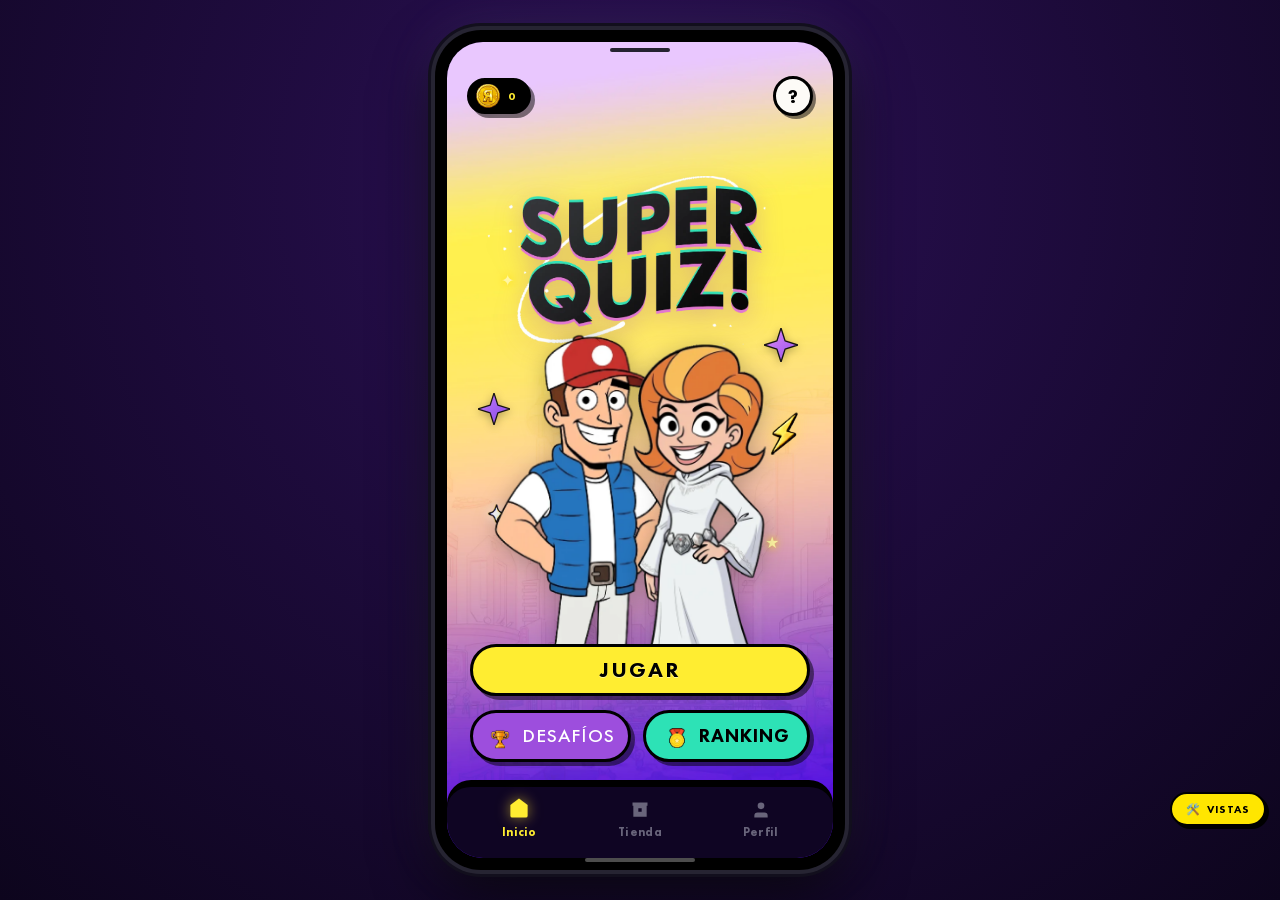
==== index.html @ 8c001ed0 "Add files via upload" ====
<!DOCTYPE html>
<html lang="es">
<head>
  <meta charset="UTF-8">
  <meta name="viewport" content="width=device-width, initial-scale=1.0, maximum-scale=1.0, user-scalable=no">
  <title>Retro Quiz - Inicio</title>
  
  <!-- Tipografías Retrofuturistas Atompunk / Googie & Pixel Art -->
  <link rel="preconnect" href="https://fonts.googleapis.com">
  <link rel="preconnect" href="https://fonts.gstatic.com" crossorigin>
  <link href="https://fonts.googleapis.com/css2?family=Fredoka:wght@500;600;700;800&family=Nunito:wght@600;700;800;900&display=swap" rel="stylesheet">
  
  <link rel="stylesheet" href="styles.css">

  <!-- FIREBASE MODULAR SDK (FIRESTORE Y AUTH) -->
  <script type="module">
    import { initializeApp } from "https://www.gstatic.com/firebasejs/10.8.0/firebase-app.js";
    import { getFirestore, doc, setDoc, getDoc, updateDoc, collection, onSnapshot, getDocs, query, orderBy, limit, where, addDoc, increment } from "https://www.gstatic.com/firebasejs/10.8.0/firebase-firestore.js";
    import { getAuth, signInAnonymously, onAuthStateChanged } from "https://www.gstatic.com/firebasejs/10.8.0/firebase-auth.js";

    // CREDENCIALES OFICIALES DE RETROQUIZ
    const firebaseConfig = {
      apiKey: "AIzaSyCNQbCuP9aH0FF9GjRZ_Fa4rmB6Z23ge0s",
      authDomain: "retroquiz-m2mstudios.firebaseapp.com",
      projectId: "retroquiz-m2mstudios",
      storageBucket: "retroquiz-m2mstudios.firebasestorage.app",
      messagingSenderId: "892576749296",
      appId: "1:892576749296:web:fc2afde3cdfb83fa8b1435",
      measurementId: "G-W7KJFFB3FM"
    };

    const app = initializeApp(firebaseConfig);
    window.db = getFirestore(app);
    window.auth = getAuth(app);
    window.firestoreOps = { doc, setDoc, getDoc, updateDoc, collection, onSnapshot, getDocs, query, orderBy, limit, where, addDoc, increment };

    // Autenticación anónima silenciosa al cargar la web app
    signInAnonymously(window.auth).catch(err => console.error("Error Auth Firebase:", err));

    onAuthStateChanged(window.auth, (user) => {
      if (user) {
        if (!window.state) window.state = {};
        window.state.userId = user.uid;
        console.log("Sesión Firebase iniciada. UID:", user.uid);
        if (typeof syncUserProfileWithCloud === "function") {
          syncUserProfileWithCloud(user.uid);
        }
        if (typeof initRealtimeChallengesListener === "function") {
          initRealtimeChallengesListener(user.uid);
        }
      }
    });
  </script>
</head>
<body>

  <!-- Contenedor general centrado con marco de teléfono (toggleable) -->
  <div class="app-viewport">
    

    <!-- Dispositivo / Mockup -->
    <div class="device-frame" id="deviceFrame">
      
      <!-- Pantalla interna del juego -->
      <main class="game-screen app-container" id="gameScreen">

        <!-- VISTA 1: HOME (INICIO) -->
        <div class="screen-view active" id="homeView">
          <!-- Fondo con la imagen fondo.webp exclusivo del Home -->
          <div class="screen-background"></div>

          <!-- Capa de decoraciones flotantes exclusivas de Home -->
          <div class="floating-decorations-layer" id="floatingLayer">
            <!-- Estrella violeta superior izquierda -->
            <div class="decor-item star-violet star-left anim-enter-decor" style="--delay: 0.65s; --float-duration: 3.8s;">
              <svg viewBox="0 0 100 100" class="svg-star">
                <path d="M50 0 L62 38 L100 50 L62 62 L50 100 L38 62 L0 50 L38 38 Z" fill="url(#violetStarGrad)" stroke="#181414" stroke-width="4" stroke-linejoin="round"/>
                <defs>
                  <linearGradient id="violetStarGrad" x1="0%" y1="0%" x2="100%" y2="100%">
                    <stop offset="0%" stop-color="#C27DF8"/>
                    <stop offset="100%" stop-color="#8445E6"/>
                  </linearGradient>
                </defs>
              </svg>
            </div>

            <!-- Estrella brillante (estrella.webp) al costado izquierdo -->
            <img src="assets/pantalla_inicio/estrella.webp" alt="Brillo" class="decor-item sparkle-left anim-enter-decor" style="--delay: 0.75s; --float-duration: 4.2s;">

            <!-- Estrella violeta superior derecha -->
            <div class="decor-item star-violet star-right anim-enter-decor" style="--delay: 0.7s; --float-duration: 3.5s;">
              <svg viewBox="0 0 100 100" class="svg-star">
                <path d="M50 0 L62 38 L100 50 L62 62 L50 100 L38 62 L0 50 L38 38 Z" fill="url(#violetStarGrad2)" stroke="#181414" stroke-width="4" stroke-linejoin="round"/>
                <defs>
                  <linearGradient id="violetStarGrad2" x1="0%" y1="0%" x2="100%" y2="100%">
                    <stop offset="0%" stop-color="#E28DF8"/>
                    <stop offset="100%" stop-color="#934EEB"/>
                  </linearGradient>
                </defs>
              </svg>
            </div>

            <!-- Rayo amarillo (rayo.webp) al costado derecho -->
            <img src="assets/pantalla_inicio/rayo.webp" alt="Rayo" class="decor-item rayo-right anim-enter-decor" style="--delay: 0.8s; --float-duration: 3.2s;">
            
            <!-- Destellos secundarios sutiles -->
            <div class="decor-item sparkle-micro micro-1 anim-enter-decor" style="--delay: 0.9s;">✦</div>
            <div class="decor-item sparkle-micro micro-2 anim-enter-decor" style="--delay: 1.0s;">★</div>
          </div>

          <!-- 1. BARRA SUPERIOR (HEADER) -->
          <header class="game-header top-hud anim-enter-top" style="--delay: 0.15s;">
            <!-- Pastilla de Monedas -->
            <div class="coin-pill interactive-press" id="btnCoinPill" role="button" tabindex="0" title="Ver Tienda de Monedas">
              <div class="coin-icon-wrapper">
                <img src="assets/global/retrocoin.webp" alt="RetroCoin" class="global-retrocoin-img">
              </div>
              <span class="coin-amount" id="userCoins">50</span>
            </div>

            <!-- Botón de Ayuda (?) -->
            <button class="help-btn interactive-press" id="btnHelp" aria-label="¿Cómo se juega?">
              <span class="help-btn-icon">?</span>
            </button>
          </header>

          <!-- 2. BLOQUE CENTRAL (LOGO Y PERSONAJES) -->
          <div class="hero-container">
            <!-- LOGO Y SUBTÍTULO -->
            <section class="hero-section">
              <!-- Logo RETRO QUIZ animado -->
              <div class="logo-container anim-enter-logo" style="--delay: 0.3s;">
                <img src="assets/pantalla_inicio/logo_retroquiz.webp" alt="Retro Quiz Logo" class="retro-logo-img">
              </div>
            </section>

            <!-- 3. PERSONAJES (FLOTANDO Y DINÁMICOS) -->
            <section class="characters-stage avatar-container anim-enter-chars" style="--delay: 0.55s;" role="button" tabindex="0" title="Ver Perfil">
              <!-- Personaje Hombre -->
              <div class="character-wrapper char-hombre-wrap float-hombre" role="button" tabindex="0" title="Ver Perfil">
                <img src="assets/pantalla_inicio/hombre.webp" alt="Personaje Retro Hombre" class="char-img char-hombre">
              </div>
              <!-- Personaje Mujer -->
              <div class="character-wrapper char-mujer-wrap float-mujer" role="button" tabindex="0" title="Ver Perfil">
                <img src="assets/pantalla_inicio/mujer.webp" alt="Personaje Retro Mujer" class="char-img char-mujer">
              </div>
            </section>
          </div>

          <!-- 4. BOTONERA DE ACCIÓN -->
          <section class="actions-section">
            
            <!-- Botón Principal "JUGAR ▶" con resalte periódico de rato en rato -->
            <div class="btn-jugar-container anim-enter-btn-jugar" style="--delay: 0.7s;">
              <button class="retro-btn btn-jugar periodic-highlight interactive-press" id="btnJugar">
                <span class="btn-jugar-label">JUGAR</span>
                <span class="highlight-halo"></span>
              </button>
            </div>

            <!-- Fila de Botones Secundarios: DESAFÍOS y RANKING -->
            <div class="secondary-buttons-row anim-enter-sub-btns" style="--delay: 0.85s;">
              <!-- Wrapper para alojar el badge flotante en la esquina superior derecha -->
              <div class="btn-desafios-wrapper">
                <!-- Botón DESAFÍOS con efecto de reflejo periódico -->
                <button class="retro-btn btn-desafios periodic-shimmer interactive-press" id="btnDesafios">
                  <span class="btn-icon"><img src="assets/global/copa.webp" class="btn-asset-icon" alt="Copa"></span>
                  <span class="btn-text">DESAFÍOS</span>
                  <!-- Capa para el barrido de reflejo de luz -->
                  <span class="shimmer-sweep"></span>
                </button>
                <!-- Insignia flotante de retos pendientes -->
                <span class="desafios-badge-count" id="homeDesafiosBadge" style="display: none;">+0</span>
              </div>

              <!-- Botón RANKING -->
              <button class="retro-btn btn-ranking interactive-press" id="btnRanking">
                <span class="btn-icon"><img src="assets/global/ranking.webp" class="btn-asset-icon" alt="Ranking"></span>
                <span class="btn-text">RANKING</span>
              </button>
            </div>

          </section>

          <!-- 5. BARRA DE NAVEGACIÓN INFERIOR (3 Accesos Claros y Equilibrados) -->
          <nav class="bottom-navbar bottom-nav anim-enter-bottom" style="--delay: 1.0s;">
            <button class="nav-tab active" data-tab="inicio" id="tabInicio">
              <div class="nav-icon-wrap">
                <svg viewBox="0 0 24 24" class="nav-svg">
                  <path d="M3 9l9-7 9 7v11a2 2 0 0 1-2 2H5a2 2 0 0 1-2-2z" fill="currentColor"/>
                </svg>
              </div>
              <span class="nav-label">Inicio</span>
            </button>

            <button class="nav-tab" data-tab="tienda" id="tabTienda">
              <div class="nav-icon-wrap">
                <svg viewBox="0 0 24 24" class="nav-svg">
                  <path d="M3 3h18v4H3zM4 7v13h16V7H4zm6 3h4v4h-4z" fill="currentColor"/>
                </svg>
              </div>
              <span class="nav-label">Tienda</span>
            </button>

            <button class="nav-tab nav-perfil btn-nav-profile" data-tab="perfil" id="tabPerfil">
              <div class="nav-icon-wrap">
                <svg viewBox="0 0 24 24" class="nav-svg">
                  <circle cx="12" cy="7" r="4" fill="currentColor"/>
                  <path d="M4 21v-2a4 4 0 0 1 4-4h8a4 4 0 0 1 4 4v2z" fill="currentColor"/>
                </svg>
              </div>
              <span class="nav-label">Perfil</span>
            </button>
          </nav>
        </div>

        <!-- VISTA 2: RULETA DE SELECCIÓN (WheelSelectionScreen) -->
        <div class="screen-view" id="wheelView" style="display: none;">
          <!-- Fondo Decorativo de la Ruleta -->
          <div class="wheel-screen-bg">

            <!-- Estrella Googie esquina superior derecha -->
            <div class="star-decor-top-right">
              <svg viewBox="0 0 100 100" class="svg-star-top">
                <path d="M50 0 L62 38 L100 50 L62 62 L50 100 L38 62 L0 50 L38 38 Z" fill="#9B5DE5"/>
              </svg>
            </div>

            <!-- Ola lila base -->
            <div class="purple-wave-bottom"></div>
            <div class="sparkle-bottom-right">✦</div>

            <!-- ── Capa de elementos retrofuturistas flotantes ── -->
            <div class="floating-space-bg">

              <!-- Estrellas Googie de 4 puntas (marfil, lila, amarillo pálido) -->
              <svg class="wsb-el wsb-star-1 float-slow pulse-star" viewBox="0 0 60 60" xmlns="http://www.w3.org/2000/svg">
                <path d="M30 0 L36 24 L60 30 L36 36 L30 60 L24 36 L0 30 L24 24 Z" fill="#FDFBF7" opacity="0.75"/>
              </svg>

              <svg class="wsb-el wsb-star-2 float-slow pulse-star" viewBox="0 0 48 48" xmlns="http://www.w3.org/2000/svg">
                <path d="M24 0 L29 19 L48 24 L29 29 L24 48 L19 29 L0 24 L19 19 Z" fill="#D8B4FE" opacity="0.7"/>
              </svg>

              <svg class="wsb-el wsb-star-3 float-slow pulse-star" viewBox="0 0 40 40" xmlns="http://www.w3.org/2000/svg">
                <path d="M20 0 L24 16 L40 20 L24 24 L20 40 L16 24 L0 20 L16 16 Z" fill="#FFF9C4" opacity="0.65"/>
              </svg>

              <!-- Chispas / Cruces atómicas -->
              <span class="wsb-el wsb-cross-1 float-slow">✦</span>
              <span class="wsb-el wsb-cross-2 float-slow">✚</span>
              <span class="wsb-el wsb-cross-3 float-slow">✦</span>

              <!-- Círculos orbitales translúcidos (CSS puro) -->
              <div class="wsb-el wsb-ring-1 float-slow"></div>
              <div class="wsb-el wsb-ring-2 float-slow"></div>
              <div class="wsb-el wsb-ring-3 float-slow"></div>

            </div><!-- /floating-space-bg -->

          </div>

          <!-- Encabezado y Navegación de la Ruleta (Safe Area Top Padding: 54px) -->
          <header class="wheel-header">
            <!-- Botón Flecha Retorno (Regresa a Home) -->
            <button class="wheel-btn-back interactive-press" id="btnBackToHome" aria-label="Volver al Inicio" title="Volver al Inicio">
              <svg viewBox="0 0 24 24" class="back-icon-svg">
                <path d="M15.41 7.41L14 6l-6 6 6 6 1.41-1.41L10.83 12z" fill="#000000"/>
              </svg>
            </button>
          </header>

          <!-- Escenario de la Ruleta -->
          <section class="wheel-stage">
            <!-- Marcador Triangular Superior (Indicador de aguja negro apuntando hacia abajo) -->
            <div class="wheel-pointer-container">
              <div class="wheel-pointer-triangle"></div>
            </div>

            <!-- Contenedor del Disco Rotatorio Ruleta WebP -->
            <div class="wheel-disc-wrapper">
              <div class="wheel-disc" id="wheelDisc">
                <img src="assets/pantalla_ruleta/ruleta_todo.webp" alt="Ruleta Retro Quiz" class="wheel-disc-img" id="wheelDiscImg">
                
                <!-- Núcleo Central Negro 'GIRAR' (Fijo en el centro exacto) -->
                <button class="wheel-center-hub interactive-press spin-btn" id="btnGirarWheel" aria-label="Girar Ruleta">
                  <span id="btnGirarLabel">GIRAR</span>
                </button>
              </div>

              <!-- Capa de Humo Mágico & Partículas de Recompensa -->
              <div class="magic-smoke-overlay" id="magicSmokeOverlay"></div>
            </div>
          </section>

          <!-- Sistema de Tiros & Anuncio Recompensado -->
          <section class="shots-system-section">
            <!-- Contador de Energía / Tiros -->
            <div class="shots-counter-pill" id="shotsPill">
              <span class="shots-text">TIROS DISPONIBLES: <strong id="shotsAvailable">3</strong>/3</span>
            </div>

            <!-- Recarga Temporizador (Visible solo cuando tiros = 0) -->
            <div class="reload-timer-box hidden" id="reloadTimerBox">
              <span class="timer-icon">⏳</span>
              <span class="timer-text"><strong id="reloadTimerCountdown">Recarga en: 03:00:00</strong></span>
            </div>

            <!-- Botón Anuncio Recompensado (Rewarded Ad) -->
            <button class="btn-rewarded-ad interactive-press" id="btnWatchAd">
              <span class="ad-icon"><img src="assets/global/tv.webp" class="btn-asset-icon" alt="TV"></span>
              <span class="ad-text">+1 TIRO EXTRA <small>(Ver Anuncio)</small></span>
            </button>
          </section>

          <!-- Botón Inferior Mi Coleccion -->
          <footer class="wheel-footer-section">
            <button class="btn-ver-progreso interactive-press" id="btnVerProgreso">
              MI COLECCIÓN
            </button>
          </footer>
        </div>

        <!-- VISTA 3: PANTALLA DE PROGRESIÓN Y COLECCIÓN (#collectionView) -->
        <div class="screen-view" id="collectionView" style="display: none;">
          <!-- Fondo Pastel de la Colección -->
          <div class="collection-screen-bg">
            <div class="collection-sparkle sparkle-top-left">✦</div>
            <div class="collection-sparkle sparkle-mid-right">✦</div>
            <div class="collection-sparkle sparkle-bottom-center">✦</div>
          </div>

          <!-- Encabezado de Colección (Safe Area Top Padding: 54px) -->
          <header class="collection-header">
            <!-- Botón Volver (<) a la Ruleta -->
            <button class="collection-btn-back interactive-press" id="btnBackFromCollection" aria-label="Volver a la Ruleta" title="Volver">
              <svg viewBox="0 0 24 24" class="back-icon-svg">
                <path d="M15.41 7.41L14 6l-6 6 6 6 1.41-1.41L10.83 12z" fill="#FFFFFF"/>
              </svg>
            </button>

            <!-- Título Pixelado -->
            <h1 class="collection-title">MIS COLECCIONES</h1>

            <!-- Círculo / Pastilla de Monedas -->
            <div class="collection-coin-circle" id="coinCircleCollection" title="Monedas">
              <img src="assets/global/retrocoin.webp" alt="RetroCoin" class="global-retrocoin-img mini-coin">
              <span class="collection-coin-amount" id="userCoinsCollection">0</span>
            </div>
          </header>

          <!-- Subtítulo con estrellas decorativas -->
          <div class="collection-subtitle-wrap">
            <span class="decor-star star-sub-left">★</span>
            <p class="collection-subtitle">Domina temáticas exclusivas y completa tus álbumes</p>
            <span class="decor-star star-sub-right">★</span>
          </div>

          <!-- Lista de 6 Tarjetas de Temáticas -->
          <section class="collection-cards-list" id="collectionCardsList">
          </section>
        </div>

        <!-- VISTA 4: PANTALLA DE TRIVIA / PREGUNTAS (#triviaView) -->
        <div class="screen-view" id="triviaView" style="display: none;">
          <!-- Fondo dinámico con color base por categoría -->
          <div class="trivia-screen-bg" id="triviaScreenBg"></div>

          <!-- Capa Túnel Espacial Warp 3D -->
          <div class="space-warp-bg" aria-hidden="true">
            <div class="warp-particle wp-1"></div>
            <div class="warp-particle wp-2"></div>
            <div class="warp-particle wp-3"></div>
            <div class="warp-particle wp-4"></div>
            <div class="warp-particle wp-5"></div>
            <div class="warp-particle wp-6"></div>
            <div class="warp-particle wp-7"></div>
            <div class="warp-particle wp-8"></div>
            <div class="warp-particle wp-9"></div>
            <div class="warp-particle wp-10"></div>
            <div class="warp-particle wp-11"></div>
            <div class="warp-particle wp-12"></div>
            <div class="warp-particle wp-13"></div>
            <div class="warp-particle wp-14"></div>
            <div class="warp-particle wp-15"></div>
            <div class="warp-particle wp-16"></div>
            <div class="warp-particle wp-17"></div>
            <div class="warp-particle wp-18"></div>
            <div class="warp-particle wp-19"></div>
            <div class="warp-particle wp-20"></div>
            <div class="warp-particle wp-21"></div>
            <div class="warp-particle wp-22"></div>
          </div>

          <!-- Capa de Alerta Sirena (.siren-panic activa esta capa parpadeante) -->
          <div class="trivia-siren-overlay" id="triviaSirenOverlay"></div>

          <!-- Barra Superior HUD -->
          <header class="trivia-hud-header">
            <!-- Esquina Izquierda: Pastilla Retro de RetroCoins de la ronda actual -->
            <div class="round-coin-counter-pill" id="roundCoinCounter" title="RetroCoins acumuladas en esta ronda">
              <img src="assets/global/retrocoin.webp" alt="RetroCoin" class="round-coin-icon">
              <span class="round-coin-amount" id="roundCoinCounterVal">0</span>
            </div>

            <!-- Centro: Progreso de preguntas 1/10 -->
            <div class="trivia-progress-counter" id="triviaProgressCounter">
              <span class="q-current" id="triviaQCurrent">1</span>
              <span class="q-slash">/</span>
              <span class="q-total" id="triviaQTotal">10</span>
            </div>

            <!-- Derecha: Píldora Amarilla de Tiempo -->
            <div class="trivia-timer-pill" id="triviaTimerPill">
              <svg viewBox="0 0 24 24" class="timer-icon-svg">
                <circle cx="12" cy="13" r="8" fill="none" stroke="#181414" stroke-width="2.5"/>
                <line x1="12" y1="13" x2="12" y2="8" stroke="#181414" stroke-width="2.5" stroke-linecap="round"/>
                <line x1="12" y1="13" x2="15.5" y2="13" stroke="#181414" stroke-width="2.5" stroke-linecap="round"/>
                <line x1="12" y1="3" x2="12" y2="5" stroke="#181414" stroke-width="2.5" stroke-linecap="round"/>
                <line x1="10" y1="2" x2="14" y2="2" stroke="#181414" stroke-width="2.5" stroke-linecap="round"/>
              </svg>
              <span class="timer-seconds-num" id="triviaTimerSecs">15</span>
            </div>
          </header>

          <!-- Barra horizontal de tiempo restante -->
          <div class="trivia-timer-track-wrap">
            <div class="trivia-timer-track">
              <div class="trivia-timer-fill" id="triviaTimerFill" style="width: 100%;"></div>
            </div>
          </div>

          <!-- Debajo de la barra de tiempo: 3 corazones de vidas centrados -->
          <div class="trivia-hearts-row-wrap">
            <div class="trivia-hearts-container" id="triviaHeartsContainer" title="Vidas">
              <span class="hud-heart active" data-heart="1">
                <svg viewBox="0 0 24 24" class="svg-heart">
                  <path d="M12 21.35l-1.45-1.32C5.4 15.36 2 12.28 2 8.5 2 5.42 4.42 3 7.5 3c1.74 0 3.41.81 4.5 2.09C13.09 3.81 14.76 3 16.5 3 19.58 3 22 5.42 22 8.5c0 3.78-3.4 6.86-8.55 11.54L12 21.35z"/>
                </svg>
              </span>
              <span class="hud-heart active" data-heart="2">
                <svg viewBox="0 0 24 24" class="svg-heart">
                  <path d="M12 21.35l-1.45-1.32C5.4 15.36 2 12.28 2 8.5 2 5.42 4.42 3 7.5 3c1.74 0 3.41.81 4.5 2.09C13.09 3.81 14.76 3 16.5 3 19.58 3 22 5.42 22 8.5c0 3.78-3.4 6.86-8.55 11.54L12 21.35z"/>
                </svg>
              </span>
              <span class="hud-heart active" data-heart="3">
                <svg viewBox="0 0 24 24" class="svg-heart">
                  <path d="M12 21.35l-1.45-1.32C5.4 15.36 2 12.28 2 8.5 2 5.42 4.42 3 7.5 3c1.74 0 3.41.81 4.5 2.09C13.09 3.81 14.76 3 16.5 3 19.58 3 22 5.42 22 8.5c0 3.78-3.4 6.86-8.55 11.54L12 21.35z"/>
                </svg>
              </span>
            </div>
          </div>

          <!-- Contenedor 3D de la Tarjeta Central (Efecto Cómic) -->
          <div class="trivia-card-viewport">
            <div class="trivia-card card-question" id="triviaCard">
              <!-- Etiqueta Superior de Categoría -->
              <div class="trivia-category-tag" id="triviaCategoryTag">CINE</div>

              <!-- Pregunta Central -->
              <h2 class="trivia-question-text" id="triviaQuestionText">
                ¿Quién interpretó a Alan Grant en Jurassic Park?
              </h2>

              <!-- Marco central para emojis / texto -->
              <div class="question-avatar-frame">
                <div class="question-emojis" id="questionEmojis"></div>
              </div>

              <!-- 4 Alternativas de Respuesta (A, B, C, D) -->
              <div class="trivia-options-list" id="triviaOptionsList">
                <button class="trivia-option-btn interactive-press" data-index="0">
                  <span class="option-badge badge-a">A</span>
                  <span class="option-text">Sam Neill</span>
                </button>
                <button class="trivia-option-btn interactive-press" data-index="1">
                  <span class="option-badge badge-b">B</span>
                  <span class="option-text">Jeff Goldblum</span>
                </button>
                <button class="trivia-option-btn interactive-press" data-index="2">
                  <span class="option-badge badge-c">C</span>
                  <span class="option-text">Laura Dern</span>
                </button>
                <button class="trivia-option-btn interactive-press" data-index="3">
                  <span class="option-badge badge-d">D</span>
                  <span class="option-text">Richard Attenborough</span>
                </button>
              </div>
            </div>
          </div>

          <!-- Botón Inferior: abandonar -->
          <footer class="trivia-bottom-bar">
            <button class="btn-abandonar interactive-press" id="btnAbandonarTrivia">
              abandonar
            </button>
          </footer>

          <!-- Modal Emergente de Confirmación (#abandonModal) -->
          <div class="abandon-modal-overlay" id="abandonModal" style="display: none;">
            <div class="abandon-modal-box">
              <div class="abandon-modal-icon">⚠️</div>
              <h3 class="abandon-modal-title">¿ABANDONAR PARTIDA?</h3>
              <p class="abandon-modal-desc">
                Si sales ahora perderás tus vidas y todas las RetroCoins ganadas en esta ronda.
              </p>
              <div class="abandon-modal-actions">
                <button class="abandon-modal-btn btn-confirm-exit interactive-press" id="btnConfirmExitTrivia">
                  SÍ, SALIR
                </button>
                <button class="abandon-modal-btn btn-cancel-exit interactive-press" id="btnCancelExitTrivia">
                  CONTINUAR
                </button>
              </div>
            </div>
          </div>
        </div>

        <!-- VISTA 5: PANTALLA GAME OVER (#gameOverView) -->
        <div class="screen-view" id="gameOverView" style="display: none;">
          <div class="gameover-container" id="gameOverContainer">
            <div class="gameover-titles-box" id="gameOverTitlesBox">
              <img src="assets/pantalla_gameover/game.webp" alt="GAME" class="img-game-slide" id="imgGameOverGame">
              <img src="assets/pantalla_gameover/over.webp" alt="OVER" class="img-over-slide" id="imgGameOverOver">
            </div>
          </div>
        </div>

        <!-- VISTA 6: PANTALLA DE RESULTADOS (#resultsView) -->
        <div class="screen-view" id="resultsView" style="display: none;">
          <!-- Fondo Decorativo con Confeti y Destellos Flotantes -->
          <div class="results-screen-bg">
            <span class="decor-particle p-star-1">★</span>
            <span class="decor-particle p-sparkle-1">✦</span>
            <span class="decor-particle p-sparkle-2">✦</span>
            <span class="decor-particle p-ribbon-1">➰</span>
            <span class="decor-particle p-star-2">★</span>
            <span class="decor-particle p-circle-1">●</span>
            <span class="decor-particle p-sparkle-3">✦</span>
            <span class="decor-particle p-ribbon-2">〰</span>
            <span class="decor-particle p-circle-2">●</span>
          </div>

          <div class="results-content-wrapper">
            <!-- Encabezado y Textos Dinámicos -->
            <div class="results-header-box">
              <h1 class="results-main-title" id="resultsTitle">¡WOW, impresionante!</h1>
              <p class="results-subtitle" id="resultsSubtitle">Respuestas correctas: 10/10</p>
            </div>

            <!-- Marco de Avatar Circular Destacado en Solitario -->
            <div class="results-xp-circle xp-circle-container reward-circle results-avatar-container" id="resultsXpCircle">
              <img id="resultsUserAvatar" class="results-user-avatar-img user-avatar-sync" src="assets/pantalla_inicio/hombre.webp" alt="Avatar">
            </div>

            <!-- Desglose de Nivel y XP del Jugador -->
            <div class="results-level-badge-container" id="resultsLevelRow">
              <div class="results-level-badge-row">
                <span class="results-player-level-tag" id="resultsPlayerLevel">Novato del Videoclub 📼</span>
                <span class="results-player-divider">•</span>
                <span class="results-player-xp-tag" id="resultsPlayerTotalXp">XP: 0 pts</span>
              </div>
              <p class="results-level-hint" id="resultsLevelHint">Desafía a un rival para ganar puntos de experiencia</p>
            </div>

            <!-- Tarjeta Inferior Dual (Racha y Retrocoins) -->
            <div class="results-dual-card">
              <!-- Lado Izquierdo: Racha -->
              <div class="results-card-col results-streak-col">
                <span class="results-col-label">RACHA</span>
                <div class="results-streak-val-box">
                  <span class="results-streak-val" id="resultsStreakVal">+1 <img src="assets/global/fuego.webp" class="btn-asset-icon" alt="Fuego"></span>
                </div>
              </div>

              <!-- Divisor Vertical -->
              <div class="results-card-divider"></div>

              <!-- Lado Derecho: Retrocoins -->
              <div class="results-card-col results-coins-col">
                <span class="results-col-label">Retrocoins</span>
                <div class="results-coins-val-box">
                  <span class="results-coins-session" id="resultsCoinsSessionVal">+0</span>
                  <img src="assets/global/retrocoin.webp" alt="RetroCoin" class="results-coin-icon-img">
                </div>
                <span class="results-coins-total-row">Total acumulado: <span id="resultsCoinsTotalVal">0</span> <img src="assets/global/retrocoin.webp" alt="RetroCoin" class="global-retrocoin-inline"></span>
              </div>
            </div>

            <!-- Botones de Acción de Navegación -->
            <div class="results-actions-row" id="resultsActionsRow">
              <button class="btn-results btn-results-continue btn-continue interactive-press" id="btnResultsContinue">
                <span>JUEGA DE NUEVO</span>
              </button>
              <button class="btn-results btn-results-challenge interactive-press" id="btnResultsChallenge">
                <span>DESAFIAR RIVAL</span>
              </button>
            </div>
          </div>
        </div>

        <!-- VISTA 7: PANTALLA DE DESAFÍOS (#challengesView) -->
        <div class="screen-view" id="challengesView" style="display: none;">
          <!-- Fondo Decorativo Neo-Arcade con 14 Elementos Atompunk en Movimiento -->
          <div class="challenges-screen-bg floating-space-bg">
            <!-- 4 Estrellas espaciales Googie de 4 puntas -->
            <span class="ch-decor-elem ch-googie-star ch-gstar-1">✦</span>
            <span class="ch-decor-elem ch-googie-star ch-gstar-2">✦</span>
            <span class="ch-decor-elem ch-googie-star ch-gstar-3">✦</span>
            <span class="ch-decor-elem ch-googie-star ch-gstar-4">✦</span>

            <!-- 4 Chispas / Cruces atómicas (+) con micro-rotación continua -->
            <span class="ch-decor-elem ch-atomic-cross ch-cross-1">+</span>
            <span class="ch-decor-elem ch-atomic-cross ch-cross-2">+</span>
            <span class="ch-decor-elem ch-atomic-cross ch-cross-3">+</span>
            <span class="ch-decor-elem ch-atomic-cross ch-cross-4">+</span>

            <!-- 4 Aros y partículas circulares orbitales semi-translúcidas -->
            <div class="ch-decor-elem ch-orbital-ring ch-orbital-1"></div>
            <div class="ch-decor-elem ch-orbital-dot ch-orbital-2"></div>
            <div class="ch-decor-elem ch-orbital-ring ch-orbital-3"></div>
            <div class="ch-decor-elem ch-orbital-dot ch-orbital-4"></div>

            <!-- 2 Pequeños rombos retro flotantes -->
            <div class="ch-decor-elem ch-retro-rhombus ch-rhombus-1"></div>
            <div class="ch-decor-elem ch-retro-rhombus ch-rhombus-2"></div>

            <!-- Cintas decorativas en onda -->
            <svg class="ch-decor-ribbon ribbon-top-right" viewBox="0 0 100 80" fill="none">
              <path d="M10 20 Q 35 5, 50 30 T 90 40" stroke="#E11D48" stroke-width="8" stroke-linecap="round"/>
            </svg>
            <svg class="ch-decor-ribbon ribbon-bottom-left" viewBox="0 0 100 80" fill="none">
              <path d="M15 60 Q 40 20, 65 50 T 95 30" stroke="#84CC16" stroke-width="7" stroke-linecap="round"/>
            </svg>
          </div>

          <div class="challenges-content-wrapper">
            <!-- Encabezado Superior (Botón Atrás Circular y Título Arcade) -->
            <header class="challenges-header anim-ch-header">
              <button class="challenges-back-btn interactive-press" id="btnChallengesBack" aria-label="Volver al Menú Principal">
                <svg viewBox="0 0 24 24" width="22" height="22" stroke="#181414" stroke-width="3.5" fill="none" stroke-linecap="round" stroke-linejoin="round">
                  <line x1="19" y1="12" x2="5" y2="12"></line>
                  <polyline points="12 19 5 12 12 5"></polyline>
                </svg>
              </button>

              <div class="challenges-title-box">
                <h1 class="challenges-main-title">DESAFÍOS</h1>
              </div>

              <!-- Botón Circular de Ayuda / Onboarding Guía '?' -->
              <button class="challenges-info-btn interactive-press" id="btnChallengesHelp" aria-label="Ayuda del Modo Desafíos" title="¿Cómo funciona el Modo Desafíos?">
                <span>?</span>
              </button>
            </header>

            <!-- Tarjeta Superior / Selector de Pestañas (Hero Card) -->
            <div class="challenges-hero-card anim-ch-tabs">
              <div class="challenges-tabs-row">
                <!-- Pestaña 1: TUS RETOS / ACEPTAR DESAFÍO -->
                <button class="challenge-tab-pill tab-aceptar active interactive-press" id="tabAceptarDesafio" data-tab="retos">
                  <span>Aceptar Desafío</span>
                  <span class="tab-notification-badge" style="display: none;">+0</span>
                </button>

                <!-- Pestaña 2: CREAR DESAFÍO / ENVIAR DESAFÍO -->
                <button class="challenge-tab-pill tab-enviar interactive-press" id="tabEnviarDesafio" data-tab="crear">
                  <span>Enviar Desafío</span>
                </button>
              </div>
            </div>

            <!-- Título de Sección -->
            <div class="challenges-section-header anim-ch-section-title">
              <h2 class="challenges-section-title">
                <span>Partidas</span>
                <span id="activeChallengesCounter" class="badge-challenge-limit">0 / 3 ACTIVAS</span>
              </h2>
            </div>

            <!-- Lista de Desafíos Activos con Scroll Vertical Exclusivo -->
            <div class="challenges-cards-list active-matches-scroll" id="challengesCardsList">
              <div class="empty-challenges-container" id="emptyChallengesContainer">
                <div class="empty-challenges-icon">⚔️</div>
                <p class="empty-challenges-title">No tienes desafíos pendientes</p>
                <p class="empty-challenges-sub">¡Elige un amigo y lánzale un reto!</p>
              </div>
            </div>
          </div>

          <!-- Barra de Navegación Inferior en Desafíos -->
          <nav class="challenges-bottom-navbar bottom-nav anim-ch-navbar">
            <button class="nav-tab" id="tabChallengesInicio" data-tab="inicio">
              <div class="nav-icon-wrap">
                <svg viewBox="0 0 24 24" class="nav-svg">
                  <path d="M3 9l9-7 9 7v11a2 2 0 0 1-2 2H5a2 2 0 0 1-2-2z" fill="currentColor"/>
                </svg>
              </div>
              <span class="nav-label">Inicio</span>
            </button>

            <button class="nav-tab active" id="tabChallengesDesafios" data-tab="desafios">
              <div class="nav-icon-wrap">
                <svg viewBox="0 0 24 24" class="nav-svg">
                  <path d="M19 5h-2V3H7v2H5c-1.1 0-2 .9-2 2v1c0 2.55 1.92 4.63 4.39 4.94A5.01 5.01 0 0011 15.9V19H7v2h10v-2h-4v-3.1a5.01 5.01 0 003.61-2.96C19.08 12.63 21 10.55 21 8V7c0-1.1-.9-2-2-2zM5 8V7h2v3.82C5.84 10.4 5 9.3 5 8zm14 0c0 1.3-.84 2.4-2 2.82V7h2v1z" fill="currentColor"/>
                </svg>
              </div>
              <span class="nav-label">Desafíos</span>
            </button>

            <button class="nav-tab" id="tabChallengesTienda" data-tab="tienda">
              <div class="nav-icon-wrap">
                <svg viewBox="0 0 24 24" class="nav-svg">
                  <path d="M3 3h18v4H3zM4 7v13h16V7H4zm6 3h4v4h-4z" fill="currentColor"/>
                </svg>
              </div>
              <span class="nav-label">Tienda</span>
            </button>

            <button class="nav-tab nav-perfil btn-nav-profile" id="tabChallengesPerfil" data-tab="perfil">
              <div class="nav-icon-wrap">
                <svg viewBox="0 0 24 24" class="nav-svg">
                  <circle cx="12" cy="7" r="4" fill="currentColor"/>
                  <path d="M4 21v-2a4 4 0 0 1 4-4h8a4 4 0 0 1 4 4v2z" fill="currentColor"/>
                </svg>
              </div>
              <span class="nav-label">Perfil</span>
            </button>
          </nav>
        </div>

        <!-- VISTA 8: PANTALLA DE RULETA PARA PARTIDAS DE DUELO (#challengeMatchView) -->
        <div class="screen-view" id="challengeMatchView" style="display: none;">
          <!-- Fondo Decorativo -->
          <div class="challenge-match-bg floating-space-bg">
            <div class="duel-star-decor star-top-left">
              <svg viewBox="0 0 100 100" class="svg-duel-star">
                <path d="M50 0 L62 38 L100 50 L62 62 L50 100 L38 62 L0 50 L38 38 Z" fill="#ffed31"/>
              </svg>
            </div>
            <div class="duel-star-decor star-top-right">
              <svg viewBox="0 0 100 100" class="svg-duel-star">
                <path d="M50 0 L62 38 L100 50 L62 62 L50 100 L38 62 L0 50 L38 38 Z" fill="#ff0356"/>
              </svg>
            </div>
            <div class="duel-sparkle duel-sp-1">✦</div>
            <div class="duel-sparkle duel-sp-2">✦</div>
            <div class="duel-sparkle duel-sp-3">★</div>
            <div class="duel-wave-bottom"></div>
          </div>

          <!-- Contenedor Principal con Safe Area -->
          <div class="challenge-match-content">

            <!-- 1. ENCABEZADO: botón back + título -->
            <header class="challenge-match-header anim-dm-header">
              <button class="duel-btn-back interactive-press" id="btnChallengeMatchBack" aria-label="Volver a Desafíos">
                <svg viewBox="0 0 24 24" class="back-icon-svg">
                  <path d="M15.41 7.41L14 6l-6 6 6 6 1.41-1.41L10.83 12z" fill="#000000"/>
                </svg>
              </button>
              <h2 class="duel-screen-title round-title" id="challengeMatchTitle">RONDA 1</h2>
              <div class="duel-header-spacer"></div>
            </header>

            <!-- 2. RULETA CENTRAL -->
            <section class="wheel-stage duel-wheel-stage anim-dm-wheel">
              <!-- Aguja triangular negra superior -->
              <div class="wheel-pointer-container">
                <div class="wheel-pointer-triangle"></div>
              </div>
              <!-- Disco Rotatorio -->
              <div class="wheel-disc-wrapper">
                <div class="wheel-disc" id="duelWheelDisc">
                  <img src="assets/pantalla_ruleta/ruleta_todo.webp" alt="Ruleta Duelo Retro Quiz" class="wheel-disc-img" id="duelWheelDiscImg">
                  <!-- Botón GIRAR central -->
                  <button class="wheel-center-hub interactive-press spin-btn" id="btnGirarDuelWheel" aria-label="Girar Ruleta Duelo">
                    <span id="btnGirarDuelLabel">GIRAR</span>
                  </button>
                </div>
              </div>
            </section>

            <!-- 3. MÓDULO VERSUS (debajo de la ruleta) -->
            <section class="duel-versus-section versus-container anim-dm-versus">
              <div class="duel-versus-row">
                <!-- Jugador Local -->
                <div class="duel-player-box duel-player-local">
                  <div class="duel-avatar-circle bg-purple">
                    <img src="assets/pantalla_inicio/hombre.webp" alt="Tú" class="duel-user-avatar-img user-avatar-sync" id="duelUserAvatarImg">
                    <span class="duel-country-badge" id="duelLocalCountryBadge">🌎</span>
                  </div>
                  <span class="duel-player-name" id="duelLocalName">Tú</span>
                </div>

                <!-- VS central -->
                <div class="duel-vs-badge-wrap">
                  <div class="duel-vs-badge">VS</div>
                </div>

                <!-- Jugador Rival -->
                <div class="duel-player-box duel-player-rival">
                  <div class="duel-avatar-circle bg-yellow" id="duelRivalAvatar">
                    <span>🕹️</span>
                    <span class="duel-country-badge" id="duelRivalCountryBadge">🌎</span>
                  </div>
                  <span class="duel-player-name" id="duelRivalName">Usuario 2</span>
                </div>
              </div>

              <!-- Píldora "ES TU TURNO" -->
              <div class="duel-turn-pill-wrap">
                <div class="duel-turn-pill">
                  <span class="turn-flame">🔥</span>
                  <span>ES TU TURNO</span>
                </div>
              </div>
            </section>

            <!-- 4. AVISO DE HÁNDICAP (fijo al fondo) -->
            <section class="duel-handicap-section anim-dm-handicap">
              <div class="duel-handicap-plate" id="duelHandicapPlate">
                <span class="handicap-warning-icon">⚠️</span>
                <span class="handicap-text" id="duelHandicapText"><strong id="duelHandicapRival">Usuario 2</strong> ha activado: <strong>-5 segundos por respuesta</strong></span>
              </div>
            </section>

          </div>
        </div>


        <!-- VISTA 9: PANTALLA DE RESULTADOS DE DUELO (#challengeResultView) -->
        <div class="screen-view" id="challengeResultView" style="display: none;">
          <!-- Fondo Decorativo Neo-Arcade con Destellos -->
          <div class="duel-results-bg">
            <div class="dr-glow-blob blob-top"></div>
            <div class="dr-glow-blob blob-bottom"></div>
            <span class="ch-decor-sparkle dr-sparkle-1">✦</span>
            <span class="ch-decor-sparkle dr-sparkle-2">★</span>
            <span class="ch-decor-sparkle dr-sparkle-3">✦</span>
          </div>

          <div class="duel-results-content">
            <!-- HUD Superior: Marcador de Ronda y Podio Compacto -->
            <header class="duel-results-header anim-dr-header">
              <div class="duel-round-badge-wrap">
                <span class="duel-round-badge" id="duelResultRoundBadge">RONDA 1 DE 3</span>
              </div>
              <h2 class="duel-outcome-title" id="duelOutcomeTitle">RESULTADO DE RONDA</h2>
              <p class="duel-outcome-subtitle" id="duelOutcomeSubtitle" style="display: none;"></p>

              <!-- Podio Compacto con los 2 Avatares Enfrentados (Rondas 1, 2 o Empate) -->
              <div class="duel-result-podium" id="duelResultPodiumVersus">
                <!-- Jugador Local -->
                <div class="podium-player player-local" id="podiumLocalPlayer">
                  <div class="podium-avatar-wrap">
                    <span class="winner-crown-icon hidden" id="localWinnerCrown"><img src="assets/global/corona.webp" class="btn-asset-icon" alt="Corona"></span>
                    <div class="podium-avatar-circle bg-purple">
                      <img src="assets/pantalla_inicio/hombre.webp" alt="Tú" class="podium-user-avatar-img user-avatar-sync" id="podiumUserAvatarImg">
                      <span class="duel-country-badge" id="podiumLocalCountryBadge">🌎</span>
                    </div>
                  </div>
                  <span class="podium-name" id="duelResultLocalName">Tú</span>
                  <span class="podium-score" id="duelResultLocalScore">280 pts</span>
                </div>

                <!-- Tag Central VS -->
                <div class="podium-vs-tag" id="podiumVsTag">VS</div>

                <!-- Rival -->
                <div class="podium-player player-rival" id="podiumRivalPlayer">
                  <div class="podium-avatar-wrap">
                    <span class="winner-crown-icon hidden" id="rivalWinnerCrown"><img src="assets/global/corona.webp" class="btn-asset-icon" alt="Corona"></span>
                    <div class="podium-avatar-circle bg-yellow" id="podiumRivalAvatar">
                      <span>🕹️</span>
                      <span class="duel-country-badge" id="podiumRivalCountryBadge">🌎</span>
                    </div>
                  </div>
                  <span class="podium-name" id="duelResultRivalName">Usuario 2</span>
                  <span class="podium-score" id="duelResultRivalScore">210 pts</span>
                </div>
              </div>

              <!-- Podio Central del Ganador Definitivo (Ronda 3 Final) -->
              <div class="winner-podium-container" id="duelWinnerPodiumContainer" style="display: none;">
                <div class="winner-podium-wrap">
                  <span class="winner-podium-crown" id="challengeWinnerCrown"><img src="assets/global/corona.webp" class="btn-asset-icon" alt="Corona"></span>
                  <div class="winner-podium-frame">
                    <img id="challengeWinnerAvatar" class="winner-avatar-img" src="assets/pantalla_inicio/hombre.webp" alt="Ganador">
                    <span class="duel-country-badge winner-country-badge" id="challengeWinnerCountryBadge">🌎</span>
                  </div>
                  <!-- Overlay de Humo Mágico para la Revelación del Ganador -->
                  <div class="magic-smoke-overlay winner-smoke-overlay" id="winnerMagicSmokeOverlay"></div>
                </div>
                <div class="winner-info-badge">
                  <span class="winner-name-label" id="challengeWinnerName">Ganador</span>
                </div>
              </div>
            </header>

            <!-- Tarjeta Central de Desempeño -->
            <section class="duel-performance-card neo-memphis-card anim-dr-card">
              <div class="perf-card-header">
                <span class="perf-card-tag">DESEMPEÑO EN ESTA RONDA</span>
                <div class="perf-hits-badge" id="duelHitsBadge">
                  <span class="hits-number" id="duelHitsNumber">4 / 5</span>
                  <span class="hits-label">CORRECTAS</span>
                </div>
              </div>

              <!-- Rejilla de Estadísticas -->
              <div class="perf-stats-grid">
                <div class="perf-stat-box">
                  <span class="stat-icon"><img src="assets/global/reloj.webp" class="btn-asset-icon" alt="Reloj"></span>
                  <div class="stat-info">
                    <span class="stat-label">TIEMPO EMPLEADO</span>
                    <span class="stat-value" id="duelTimeSpent">28.4s</span>
                  </div>
                </div>

                <div class="perf-stat-box">
                  <span class="stat-icon"><img src="assets/global/estrella.webp" class="btn-asset-icon" alt="Estrella"></span>
                  <div class="stat-info">
                    <span class="stat-label">PUNTOS GANADOS</span>
                    <span class="stat-value text-accent-xp" id="duelPointsEarned">+240 XP</span>
                  </div>
                </div>

                <div class="perf-stat-box stat-full-row">
                  <span class="stat-icon">
                    <img src="assets/global/retrocoin.webp" alt="RetroCoins" class="global-retrocoin-img mini-coin">
                  </span>
                  <div class="stat-info">
                    <span class="stat-label">RETROCOINS DE LA TANDA</span>
                    <span class="stat-value text-accent-coin" id="duelCoinsEarned">+20 RC</span>
                  </div>
                </div>
              </div>
            </section>

            <!-- Botones de Acción Inferiores -->
            <footer class="duel-results-footer anim-dr-footer">
              <!-- Rondas 1 y 2: Botón Pasar Turno al Rival -->
              <div class="duel-round-actions" id="duelRoundActions">
                <button type="button" class="btn-duel-action btn-pass-turn interactive-press" id="btnPassTurnWithoutAttack">
                  <span>PASAR TURNO AL RIVAL</span>
                </button>
              </div>

              <!-- Ronda 3 Final: Resolución Definitiva (Revancha / Volver) -->
              <div class="duel-final-actions" id="duelFinalActions" style="display: none;">
                <button class="btn-duel-action btn-rematch-duel interactive-press" id="btnRematchDuel">
                  <span class="btn-action-icon">🔄</span>
                  <span>SOLICITAR REVANCHA</span>
                </button>
                <button class="btn-duel-action btn-back-challenges btn-return-challenges interactive-press" id="btnDuelBackToChallenges">
                  <span>VOLVER A DESAFÍOS</span>
                </button>
              </div>
            </footer>
          </div>
        </div>

        <!-- VISTA 10: PANTALLA COMPLETA DEDICADA DE TIENDA (#storeView) -->
        <div class="screen-view" id="storeView" style="display: none;">
          <!-- HUD Superior: Botón Atrás, Título Central y Pastilla de Monedas -->
          <header class="store-top-header anim-st-header">
            <button class="store-back-btn interactive-press" id="btnStoreBack" title="Volver al Inicio">
              <span class="store-back-arrow">‹</span>
            </button>
            <h1 class="store-main-title">TIENDA</h1>
            <div class="store-coin-pill" id="storeCoinPill" title="Tus RetroCoins">
              <img src="assets/global/retrocoin.webp" alt="RetroCoins" class="global-retrocoin-img mini-coin">
              <span class="store-coins-val" id="storeUserCoins">1,250</span>
            </div>
          </header>

          <!-- Contenedor con Scroll Vertical de las 3 Secciones -->
          <div class="store-scroll-content">
            
            <!-- SECCIÓN 1: 📦 COLECCIONES -->
            <section class="store-section anim-st-packs">
              <div class="store-section-header">
                <div class="store-section-title-wrap">
                  <span class="store-section-icon">📦</span>
                  <h2 class="store-section-title">Colecciones</h2>
                </div>
              </div>

              <!-- Carrusel Horizontal de Packs -->
              <div class="store-packs-scroll" id="storePacksScroll">
                <!-- Pack 1: Vecinos de Springfield -->
                <div class="store-pack-card pack-yellow interactive-press pack-springfield" data-pack="vecinos_springfield" onclick="openPackDetailModal('vecinos_springfield')">
                  <div class="pack-cat-pill-wrap">
                    <span class="store-pack-cat-pill" style="background: #00F0FF;">ANIMACIÓN</span>
                  </div>
                  <div class="pack-artwork-container">
                    <img src="assets/pantalla_colecciones/caja_springfield.webp" alt="Vecinos de Springfield" class="pack-box-3d-img">
                  </div>
                  <button class="btn-pack-solapado btn-buy interactive-press" onclick="event.stopPropagation(); openPackDetailModal('vecinos_springfield')">
                    <img src="assets/global/retrocoin.webp" alt="RC" class="global-retrocoin-img mini-coin">
                    <span>🪙 5,000</span>
                  </button>
                </div>

                <!-- Pack 2: Héroes del Multiverso -->
                <div class="store-pack-card pack-red interactive-press pack-multiverso" data-pack="heroes_multiverso" onclick="openPackDetailModal('heroes_multiverso')">
                  <div class="pack-cat-pill-wrap">
                    <span class="store-pack-cat-pill" style="background: #FF2A55; color: #FFFFFF;">CINE & SERIES</span>
                  </div>
                  <div class="pack-artwork-container">
                    <img src="assets/pantalla_colecciones/caja_multiverso.webp" alt="Héroes del Multiverso" class="pack-box-3d-img">
                  </div>
                  <button class="btn-pack-solapado btn-buy interactive-press" onclick="event.stopPropagation(); openPackDetailModal('heroes_multiverso')">
                    <img src="assets/global/retrocoin.webp" alt="RC" class="global-retrocoin-img mini-coin">
                    <span>🪙 5,000</span>
                  </button>
                </div>

                <!-- Pack 3: Galaxias Lejanas -->
                <div class="store-pack-card pack-blue interactive-press pack-galaxias" data-pack="galaxias_lejanas" onclick="openPackDetailModal('galaxias_lejanas')">
                  <div class="pack-cat-pill-wrap">
                    <span class="store-pack-cat-pill" style="background: #00D2FF; color: #000000;">CINE & SERIES</span>
                  </div>
                  <div class="pack-artwork-container">
                    <img src="assets/pantalla_colecciones/caja_galaxias.webp" alt="Galaxias Lejanas" class="pack-box-3d-img">
                  </div>
                  <button class="btn-pack-solapado btn-buy interactive-press" onclick="event.stopPropagation(); openPackDetailModal('galaxias_lejanas')">
                    <img src="assets/global/retrocoin.webp" alt="RC" class="global-retrocoin-img mini-coin">
                    <span>🪙 5,000</span>
                  </button>
                </div>

                <!-- Pack 4: Castillo de Magia -->
                <div class="store-pack-card pack-purple interactive-press pack-magia" data-pack="castillo_magia" onclick="openPackDetailModal('castillo_magia')">
                  <div class="pack-cat-pill-wrap">
                    <span class="store-pack-cat-pill" style="background: #7928CA; color: #FFFFFF;">CINE & LITERATURA</span>
                  </div>
                  <div class="pack-artwork-container">
                    <img src="assets/pantalla_colecciones/caja_magia.webp" alt="Castillo de Magia" class="pack-box-3d-img">
                  </div>
                  <button class="btn-pack-solapado btn-buy interactive-press" onclick="event.stopPropagation(); openPackDetailModal('castillo_magia')">
                    <img src="assets/global/retrocoin.webp" alt="RC" class="global-retrocoin-img mini-coin">
                    <span>🪙 5,000</span>
                  </button>
                </div>

                <!-- Pack 5: Reino Champiñón -->
                <div class="store-pack-card pack-teal interactive-press pack-reino" data-pack="reino_champinon" onclick="openPackDetailModal('reino_champinon')">
                  <div class="pack-cat-pill-wrap">
                    <span class="store-pack-cat-pill" style="background: #00E676; color: #000000;">VIDEOJUEGOS</span>
                  </div>
                  <div class="pack-artwork-container">
                    <img src="assets/pantalla_colecciones/caja_reino.webp" alt="Reino Champiñón" class="pack-box-3d-img">
                  </div>
                  <button class="btn-pack-solapado btn-buy interactive-press" onclick="event.stopPropagation(); openPackDetailModal('reino_champinon')">
                    <img src="assets/global/retrocoin.webp" alt="RC" class="global-retrocoin-img mini-coin">
                    <span>🪙 5,000</span>
                  </button>
                </div>

                <!-- Pack 6: Guerreros del Ki -->
                <div class="store-pack-card pack-orange interactive-press pack-ki" data-pack="guerreros_ki" onclick="openPackDetailModal('guerreros_ki')">
                  <div class="pack-cat-pill-wrap">
                    <span class="store-pack-cat-pill" style="background: #FF6600; color: #FFFFFF;">ANIMACIÓN</span>
                  </div>
                  <div class="pack-artwork-container">
                    <img src="assets/pantalla_colecciones/caja_ki.webp" alt="Guerreros del Ki" class="pack-box-3d-img">
                  </div>
                  <button class="btn-pack-solapado btn-buy interactive-press" onclick="event.stopPropagation(); openPackDetailModal('guerreros_ki')">
                    <img src="assets/global/retrocoin.webp" alt="RC" class="global-retrocoin-img mini-coin">
                    <span>🪙 5,000</span>
                  </button>
                </div>
              </div>
            </section>

            <!-- SECCIÓN 2: ⚡ POTENCIADORES -->
            <section class="store-section anim-st-boosters">
              <div class="store-section-header">
                <div class="store-section-title-wrap">
                  <span class="store-section-icon">⚡</span>
                  <h2 class="store-section-title">Potenciadores <span class="store-section-tag">Modo Solitario</span></h2>
                </div>
              </div>

              <!-- Tarjeta Neo-Memphis con Lista de Potenciadores -->
              <div class="store-boosters-card neo-memphis-card">
                <!-- Potenciador 1: +5 Segundos Extra -->
                <div class="booster-row-item">
                  <div class="booster-icon-circle bg-blue">
                    <span><img src="assets/global/reloj.webp" class="btn-asset-icon" alt="Reloj"></span>
                  </div>
                  <div class="booster-details">
                    <div class="booster-name-wrap">
                      <span class="booster-name">+5 SEGUNDOS EXTRA</span>
                      <span class="booster-inventory-badge" id="badgeBoosterTime">x1</span>
                    </div>
                    <span class="booster-desc">Añade 5s al temporizador de trivia.</span>
                  </div>
                  <button class="btn-buy-booster interactive-press" data-booster="time" data-cost="150" title="Comprar +5 Segundos Extra">
                    <img src="assets/global/retrocoin.webp" alt="RC" class="global-retrocoin-img mini-coin">
                    <span>150</span>
                  </button>
                </div>

                <!-- Potenciador 2: 50 / 50 -->
                <div class="booster-row-item">
                  <div class="booster-icon-circle bg-cyan">
                    <span>🎯</span>
                  </div>
                  <div class="booster-details">
                    <div class="booster-name-wrap">
                      <span class="booster-name">50 / 50</span>
                      <span class="booster-inventory-badge" id="badgeBooster5050">x1</span>
                    </div>
                    <span class="booster-desc">Elimina al instante 2 opciones erróneas.</span>
                  </div>
                  <button class="btn-buy-booster interactive-press" data-booster="fiftyFifty" data-cost="250" title="Comprar 50/50">
                    <img src="assets/global/retrocoin.webp" alt="RC" class="global-retrocoin-img mini-coin">
                    <span>250</span>
                  </button>
                </div>

                <!-- Potenciador 3: Respuesta Doble -->
                <div class="booster-row-item">
                  <div class="booster-icon-circle bg-yellow">
                    <span><img src="assets/global/estrella.webp" class="btn-asset-icon" alt="Estrella"></span>
                  </div>
                  <div class="booster-details">
                    <div class="booster-name-wrap">
                      <span class="booster-name">RESPUESTA DOBLE</span>
                      <span class="booster-inventory-badge" id="badgeBoosterDouble">x0</span>
                    </div>
                    <span class="booster-desc">Otorga una segunda oportunidad si fallas.</span>
                  </div>
                  <button class="btn-buy-booster interactive-press" data-booster="double" data-cost="300" title="Comprar Respuesta Doble">
                    <img src="assets/global/retrocoin.webp" alt="RC" class="global-retrocoin-img mini-coin">
                    <span>300</span>
                  </button>
                </div>
              </div>
            </section>

            <!-- SECCIÓN 3: 🎨 TEMAS -->
            <section class="store-section anim-st-themes">
              <div class="store-section-header">
                <div class="store-section-title-wrap">
                  <span class="store-section-icon">🎨</span>
                  <h2 class="store-section-title">Temas</h2>
                </div>
                <button class="store-reset-theme-btn interactive-press" id="btnStoreResetTheme" title="Restaurar tema original">POR DEFECTO</button>
              </div>

              <!-- Rejilla de Temas -->
              <div class="store-themes-grid">
                <!-- Tema 1: Navidad Retro -->
                <div class="store-theme-card theme-card-navidad" data-theme="navidad" data-cost="3000">
                  <div class="theme-card-banner">
                    <span class="theme-emoji">🎄</span>
                    <div class="theme-palette-dots">
                      <span class="dot" style="background: #DC2626;"></span>
                      <span class="dot" style="background: #16A34A;"></span>
                      <span class="dot" style="background: #FEF08A;"></span>
                    </div>
                  </div>
                  <div class="theme-info">
                    <span class="theme-title">Navidad Retro</span>
                    <span class="theme-desc">Nieve, luces y tonos rojo carmesí.</span>
                  </div>
                  <button class="btn-theme-action interactive-press" data-theme="navidad" data-cost="3000">
                    <span class="btn-theme-label">COMPRAR</span>
                    <span class="btn-theme-price">
                      <img src="assets/global/retrocoin.webp" alt="RC" class="global-retrocoin-img mini-coin">
                      <span>3,000</span>
                    </span>
                  </button>
                </div>

                <!-- Tema 2: Noche de Halloween -->
                <div class="store-theme-card theme-card-halloween" data-theme="halloween" data-cost="3000">
                  <div class="theme-card-banner">
                    <span class="theme-emoji">🎃</span>
                    <div class="theme-palette-dots">
                      <span class="dot" style="background: #7C3AED;"></span>
                      <span class="dot" style="background: #EA580C;"></span>
                      <span class="dot" style="background: #FDE047;"></span>
                    </div>
                  </div>
                  <div class="theme-info">
                    <span class="theme-title">Noche Halloween</span>
                    <span class="theme-desc">Calabazas, murciélagos y neón naranja.</span>
                  </div>
                  <button class="btn-theme-action interactive-press" data-theme="halloween" data-cost="3000">
                    <span class="btn-theme-label">COMPRAR</span>
                    <span class="btn-theme-price">
                      <img src="assets/global/retrocoin.webp" alt="RC" class="global-retrocoin-img mini-coin">
                      <span>3,000</span>
                    </span>
                  </button>
                </div>

                <!-- Tema 3: Pascua Arcade -->
                <div class="store-theme-card theme-card-pascua" data-theme="pascua" data-cost="2500">
                  <div class="theme-card-banner">
                    <span class="theme-emoji">🐣</span>
                    <div class="theme-palette-dots">
                      <span class="dot" style="background: #FDE047;"></span>
                      <span class="dot" style="background: #6EE7B7;"></span>
                      <span class="dot" style="background: #C084FC;"></span>
                    </div>
                  </div>
                  <div class="theme-info">
                    <span class="theme-title">Pascua Arcade</span>
                    <span class="theme-desc">Tonos pastel primaverales y confeti.</span>
                  </div>
                  <button class="btn-theme-action interactive-press" data-theme="pascua" data-cost="2500">
                    <span class="btn-theme-label">COMPRAR</span>
                    <span class="btn-theme-price">
                      <img src="assets/global/retrocoin.webp" alt="RC" class="global-retrocoin-img mini-coin">
                      <span>2,500</span>
                    </span>
                  </button>
                </div>

                <!-- Tema 4: Verano Synthwave -->
                <div class="store-theme-card theme-card-verano" data-theme="verano" data-cost="2500">
                  <div class="theme-card-banner">
                    <span class="theme-emoji">🌴</span>
                    <div class="theme-palette-dots">
                      <span class="dot" style="background: #F43F5E;"></span>
                      <span class="dot" style="background: #06B6D4;"></span>
                      <span class="dot" style="background: #FBBF24;"></span>
                    </div>
                  </div>
                  <div class="theme-info">
                    <span class="theme-title">Verano Synth</span>
                    <span class="theme-desc">Palmeras neón, degradados cian y fucsia.</span>
                  </div>
                  <button class="btn-theme-action interactive-press" data-theme="verano" data-cost="2500">
                    <span class="btn-theme-label">COMPRAR</span>
                    <span class="btn-theme-price">
                      <img src="assets/global/retrocoin.webp" alt="RC" class="global-retrocoin-img mini-coin">
                      <span>2,500</span>
                    </span>
                  </button>
                </div>
              </div>
            </section>

          </div>

          <!-- Barra de Navegación Inferior (Idéntica a la referencia de tienda) -->
          <nav class="store-bottom-navbar bottom-nav anim-st-navbar">
            <button class="nav-tab" id="tabStoreInicio" data-tab="inicio">
              <div class="nav-icon-wrap">
                <svg viewBox="0 0 24 24" class="nav-svg">
                  <path d="M3 9l9-7 9 7v11a2 2 0 0 1-2 2H5a2 2 0 0 1-2-2z" fill="currentColor"/>
                </svg>
              </div>
              <span class="nav-label">Inicio</span>
            </button>

            <button class="nav-tab" id="tabStoreDesafios" data-tab="desafios">
              <div class="nav-icon-wrap">
                <svg viewBox="0 0 24 24" class="nav-svg">
                  <path d="M19 5h-2V3H7v2H5c-1.1 0-2 .9-2 2v1c0 2.55 1.92 4.63 4.39 4.94A5.01 5.01 0 0011 15.9V19H7v2h10v-2h-4v-3.1a5.01 5.01 0 003.61-2.96C19.08 12.63 21 10.55 21 8V7c0-1.1-.9-2-2-2zM5 8V7h2v3.82C5.84 10.4 5 9.3 5 8zm14 0c0 1.3-.84 2.4-2 2.82V7h2v1z" fill="currentColor"/>
                </svg>
              </div>
              <span class="nav-label">Desafíos</span>
            </button>

            <button class="nav-tab active" id="tabStoreTienda" data-tab="tienda">
              <div class="nav-icon-wrap">
                <svg viewBox="0 0 24 24" class="nav-svg">
                  <path d="M3 3h18v4H3zM4 7v13h16V7H4zm6 3h4v4h-4z" fill="currentColor"/>
                </svg>
              </div>
              <span class="nav-label">Tienda</span>
            </button>

            <button class="nav-tab nav-perfil btn-nav-profile" id="tabStorePerfil" data-tab="perfil">
              <div class="nav-icon-wrap">
                <svg viewBox="0 0 24 24" class="nav-svg">
                  <circle cx="12" cy="7" r="4" fill="currentColor"/>
                  <path d="M4 21v-2a4 4 0 0 1 4-4h8a4 4 0 0 1 4 4v2z" fill="currentColor"/>
                </svg>
              </div>
              <span class="nav-label">Perfil</span>
            </button>
          </nav>
        </div>

        <!-- ================= MODALES INTERACTIVOS ================= -->

        <!-- Modal 1: ACEPTAR DESAFÍO (#acceptChallengeModal) -->
        <div class="modal-backdrop" id="acceptChallengeModal">
          <div class="challenge-modal-card neo-memphis-modal">
            <div class="modal-header purple-header challenge-popup-header">
              <div class="popup-title-wrap">
                <span class="popup-icon">⚔️</span>
                <span class="modal-title popup-title">Mira quién te desafía</span>
              </div>
              <button class="close-modal-btn challenge-popup-close" data-close="acceptChallengeModal" title="Cerrar">&times;</button>
            </div>
            <div class="modal-body challenge-popup-body">
              <div class="challenge-requests-list" id="acceptChallengeList"></div>

              <!-- Estado vacío cuando no hay más solicitudes -->
              <div class="empty-challenges-msg" id="emptyPendingChallenges" style="display: block;">
                <span class="empty-icon">📭</span>
                <p class="empty-text">No tienes desafíos pendientes. ¡Elige un amigo y lánzale un reto!</p>
              </div>
            </div>
          </div>
        </div>

        <!-- Modal ONBOARDING / GUÍA DEL MODO DESAFÍOS (#challengeOnboardingModal) -->
        <div class="modal-backdrop challenge-onboarding-backdrop" id="challengeOnboardingModal">
          <div class="challenge-onboarding-card neo-memphis-card">
            <button class="close-modal-btn challenge-onboarding-close interactive-press" data-close="challengeOnboardingModal" title="Cerrar">&times;</button>
            
            <div class="onboarding-header-badge">⚔️ GUÍA RÁPIDA</div>
            <h2 class="onboarding-main-title">MODO DESAFÍOS</h2>
            
            <div class="onboarding-cards-list">
              <!-- Bloque 1 - Experiencia y Ranking -->
              <div class="onboarding-card card-rank">
                <div class="onboarding-card-icon-wrap bg-yellow">
                  <span class="onboarding-card-icon"><img src="assets/global/copa.webp" class="btn-asset-icon" alt="Copa"></span>
                </div>
                <div class="onboarding-card-content">
                  <h3 class="onboarding-card-title">EXCLUSIVO PARA EL RANKING</h3>
                  <p class="onboarding-card-desc">Los duelos son el único modo donde ganas Puntos de Experiencia (XP) para escalar en el Top Mundial.</p>
                </div>
              </div>

              <!-- Bloque 2 - Monedas y Comunidad Global -->
              <div class="onboarding-card card-coins">
                <div class="onboarding-card-icon-wrap bg-teal">
                  <img src="assets/global/retrocoin.webp" alt="RetroCoin" class="onboarding-coin-icon">
                </div>
                <div class="onboarding-card-content">
                  <h3 class="onboarding-card-title">COMPITE POR RETROCOINS</h3>
                  <p class="onboarding-card-desc">Gana tambien monedas en cada ronda y vence a jugadores de todo el mundo tras 3 rondas épicas.</p>
                </div>
              </div>

              <!-- Bloque 3 - Reta a tus Amigos e Invita -->
              <div class="onboarding-card card-friends">
                <div class="onboarding-card-icon-wrap bg-purple">
                  <span class="onboarding-card-icon">👥</span>
                </div>
                <div class="onboarding-card-content">
                  <h3 class="onboarding-card-title">ENCUENTRA AMIGOS O INVÍTALOS</h3>
                  <p class="onboarding-card-desc">Búscalos por su apodo. ¿Aún no juegan? ¡Envíales una invitación con tu enlace directo!</p>
                </div>
              </div>

              <!-- Bloque 4 - Deslizar para borrar resultado -->
              <div class="onboarding-card card-swipe">
                <div class="onboarding-card-icon-wrap bg-yellow">
                  <span class="onboarding-card-icon">👈</span>
                </div>
                <div class="onboarding-card-content">
                  <h3 class="onboarding-card-title">BORRAR RESULTADOS</h3>
                  <p class="onboarding-card-desc">Una vez terminado el duelo, desliza la tarjeta hacia la izquierda para borrar el resultado.</p>
                </div>
              </div>
            </div>

            <!-- Botón de Acción Inferior -->
            <button type="button" class="btn-onboarding-start interactive-press" id="btnStartChallengeOnboarding">
              ¡A COMPETIR! <img src="assets/global/fuego.webp" class="btn-asset-icon" alt="Fuego">
            </button>
          </div>
        </div>

        <!-- Modal 2: ENVIAR DESAFÍO (#sendChallengeModal) -->
        <div class="modal-backdrop" id="sendChallengeModal">
          <div class="challenge-modal-card neo-memphis-modal">
            <div class="modal-header yellow-header challenge-popup-header">
              <div class="popup-title-wrap">
                <span class="popup-icon">🚀</span>
                <span class="modal-title popup-title">Desafía a tus cuates</span>
              </div>
              <button class="close-modal-btn challenge-popup-close" data-close="sendChallengeModal" title="Cerrar">&times;</button>
            </div>
            <div class="modal-body challenge-popup-body">
              <!-- Botón Rival Aleatorio -->
              <button id="btnRandomRival" class="btn-random-rival interactive-press">
                <span>🎲</span> RIVAL ALEATORIO
              </button>

              <!-- Barra de Búsqueda -->
              <div class="challenge-search-box">
                <input type="text" id="inputSearchUserChallenge" class="challenge-search-input" placeholder="🔍 Buscar por nombre de usuario..." autocomplete="off" />
              </div>
              <!-- Contenedor de Resultados Tipo Lista (#searchResultsList) -->
              <div id="searchResultsList" class="search-results-list" style="display: none;"></div>

              <!-- Botón de Confirmación y Envío de Reto -->
              <button type="button" id="confirmSendChallengeBtn" class="confirm-send-challenge-btn interactive-press" style="display: none;">
                Iniciar reto 🚀
              </button>

              <!-- Botón de Acción 1: Contactos -->
              <button class="btn-challenge-action btn-action-contacts interactive-press" id="btnAccessContacts">
                <span class="action-icon">📱</span>
                <span class="action-text">Buscar en tus contactos</span>
              </button>

              <!-- Divisor sutil -->
              <div class="challenge-divider">
                <span class="divider-line"></span>
                <span class="divider-text">- O COMPARTE TU LINK -</span>
                <span class="divider-line"></span>
              </div>

              <!-- Botón de Acción 2: Viral Share Link -->
              <button class="btn-challenge-action btn-action-viral-share interactive-press" id="btnShareViralLink">
                <span class="action-icon">🔗</span>
                <span class="action-text">Compartir enlace...</span>
              </button>
            </div>
          </div>
        </div>

        <!-- Modal 3: ATAQUES / HÁNDICAPS DE DUELO (#attackModal) -->
        <div class="modal-backdrop" id="attackModal">
          <div class="challenge-modal-card neo-memphis-modal attack-modal-card">
            <div class="modal-header red-header challenge-popup-header">
              <div class="popup-title-wrap">
                <span class="popup-icon">💣</span>
                <span class="modal-title popup-title">SELECCIONA UN ATAQUE</span>
              </div>
              <button class="close-modal-btn challenge-popup-close" data-close="attackModal" title="Cerrar">&times;</button>
            </div>
            <div class="modal-body challenge-popup-body attack-popup-body">
              <p class="attack-modal-subtitle">Dificulta el turno de tu contrincante en la siguiente ronda:</p>

              <!-- Lista de 5 Tarjetas de Ataque -->
              <div class="attacks-list" id="attacksList">
                <!-- Ataque 1 -->
                <div class="attack-card-item interactive-press" data-attack-id="time_penalty" data-cost="40" data-name="-5 Segundos por respuesta">
                  <div class="attack-icon-circle bg-orange">⏱️</div>
                  <div class="attack-details">
                    <span class="attack-name">-5 Segundos por respuesta</span>
                    <span class="attack-desc">Reduce el tiempo del rival a la mitad.</span>
                  </div>
                  <div class="attack-cost-pill">
                    <img src="assets/global/retrocoin.webp" alt="RC" class="global-retrocoin-img mini-coin">
                    <span>40</span>
                  </div>
                </div>

                <!-- Ataque 2 -->
                <div class="attack-card-item interactive-press" data-attack-id="overload_questions" data-cost="60" data-name="+5 Preguntas de sobrecarga">
                  <div class="attack-icon-circle bg-red">📚</div>
                  <div class="attack-details">
                    <span class="attack-name">+5 Preguntas de sobrecarga</span>
                    <span class="attack-desc">Obliga al rival a responder el doble.</span>
                  </div>
                  <div class="attack-cost-pill">
                    <img src="assets/global/retrocoin.webp" alt="RC" class="global-retrocoin-img mini-coin">
                    <span>60</span>
                  </div>
                </div>

                <!-- Ataque 3 -->
                <div class="attack-card-item interactive-press" data-attack-id="smoke_screen" data-cost="50" data-name="Cortina de Humo">
                  <div class="attack-icon-circle bg-gray">🌫️</div>
                  <div class="attack-details">
                    <span class="attack-name">Cortina de Humo (Opciones borrosas)</span>
                    <span class="attack-desc">Desenfoca las opciones por 4 segundos.</span>
                  </div>
                  <div class="attack-cost-pill">
                    <img src="assets/global/retrocoin.webp" alt="RC" class="global-retrocoin-img mini-coin">
                    <span>50</span>
                  </div>
                </div>

                <!-- Ataque 4 -->
                <div class="attack-card-item interactive-press" data-attack-id="shuffle_buttons" data-cost="45" data-name="Ruleta Rusa">
                  <div class="attack-icon-circle bg-purple">🔀</div>
                  <div class="attack-details">
                    <span class="attack-name">Ruleta Rusa (Botones barajados)</span>
                    <span class="attack-desc">Intercambia las opciones de lugar.</span>
                  </div>
                  <div class="attack-cost-pill">
                    <img src="assets/global/retrocoin.webp" alt="RC" class="global-retrocoin-img mini-coin">
                    <span>45</span>
                  </div>
                </div>

                <!-- Ataque 5 -->
                <div class="attack-card-item interactive-press" data-attack-id="freeze_streak" data-cost="35" data-name="Congelador de Rachas">
                  <div class="attack-icon-circle bg-blue">❄️</div>
                  <div class="attack-details">
                    <span class="attack-name">Congelador de Rachas</span>
                    <span class="attack-desc">Anula los multiplicadores del rival.</span>
                  </div>
                  <div class="attack-cost-pill">
                    <img src="assets/global/retrocoin.webp" alt="RC" class="global-retrocoin-img mini-coin">
                    <span>35</span>
                  </div>
                </div>
              </div>
            </div>
          </div>
        </div>

        <!-- Modal DETALLE / INSPECCIÓN DE PACK TEMÁTICO (#packDetailModal) -->
        <div class="modal-backdrop" id="packDetailModal">
          <div class="pack-detail-card">
            <button class="pack-detail-close-btn close-modal-btn" id="btnClosePackDetail" data-close="packDetailModal" onclick="closePackDetailModal()">&times;</button>
            
            <div class="pack-detail-pill-wrap">
              <span class="pack-detail-pill" id="packDetailPill">CATEGORÍA</span>
            </div>

            <div class="pack-detail-box-wrap">
              <img src="" alt="Caja Pack" id="packDetailBoxImg" class="pack-detail-box-img">
            </div>

            <h3 class="pack-detail-title" id="packDetailTitle">NOMBRE DEL PACK</h3>

            <p class="pack-detail-desc" id="packDetailDesc">
              Descripción del pack temático...
            </p>

            <div class="pack-detail-counter" id="packDetailQuestionCount">
              Total: 100 Preguntas Exclusivas
            </div>

            <div class="pack-detail-action-wrap" id="packDetailActionContainer">
              <button class="pack-detail-action-btn btn-buy interactive-press" id="btnPackDetailAction">
                COMPRAR POR 🪙 5,000
              </button>
            </div>
          </div>
        </div>


        <!-- Modal DESAFÍOS -->
        <div class="modal-backdrop" id="modalDesafios">
          <div class="retro-modal">
            <div class="modal-header purple-header">
              <span class="modal-title">🏆 DESAFÍOS DIARIOS</span>
              <button class="close-modal-btn" data-close="modalDesafios">&times;</button>
            </div>
            <div class="modal-body">
              <p class="modal-subtitle">Completa misiones para ganar monedas y premios:</p>
              
              <div class="challenges-list">
                <!-- Desafío 1 -->
                <div class="challenge-item">
                  <div class="challenge-top">
                    <span class="challenge-title">Adivina 5 intros de series 90s</span>
                    <span class="challenge-reward">+100 🟡</span>
                  </div>
                  <div class="progress-bar-wrap">
                    <div class="progress-fill" style="width: 60%;"></div>
                  </div>
                  <div class="challenge-bottom">
                    <span class="progress-txt">3 / 5 completadas</span>
                    <button class="claim-btn disabled" disabled>En progreso</button>
                  </div>
                </div>

                <!-- Desafío 2 (Reclamable) -->
                <div class="challenge-item challenge-ready" id="challengeClaimable">
                  <div class="challenge-top">
                    <span class="challenge-title">Racha de 3 respuestas correctas</span>
                    <span class="challenge-reward">+250 🟡</span>
                  </div>
                  <div class="progress-bar-wrap">
                    <div class="progress-fill full" style="width: 100%;"></div>
                  </div>
                  <div class="challenge-bottom">
                    <span class="progress-txt">¡Misión lista!</span>
                    <button class="claim-btn active-claim" id="btnClaimChallenge">¡Reclamar!</button>
                  </div>
                </div>

                <!-- Desafío 3 -->
                <div class="challenge-item">
                  <div class="challenge-top">
                    <span class="challenge-title">Juega una partida Contrarreloj</span>
                    <span class="challenge-reward">+150 🟡</span>
                  </div>
                  <div class="progress-bar-wrap">
                    <div class="progress-fill" style="width: 0%;"></div>
                  </div>
                  <div class="challenge-bottom">
                    <span class="progress-txt">0 / 1 completada</span>
                    <button class="claim-btn disabled" disabled>Ir a Jugar</button>
                  </div>
                </div>
              </div>
            </div>
          </div>
        </div>

        <!-- Modal RANKING -->
        <div class="modal-backdrop" id="modalRanking">
          <div class="retro-modal">
            <div class="modal-header green-header">
              <span class="modal-title"><img src="assets/global/ranking.webp" class="btn-asset-icon" alt="Ranking"> SALÓN DE LA FAMA</span>
              <button class="close-modal-btn" data-close="modalRanking">&times;</button>
            </div>
            <div class="modal-body">
              <div class="ranking-podium" id="rankingPodium">
                <div class="podium-item podium-2" id="podium2">
                  <div class="podium-avatar">👩‍🎤</div>
                  <div class="podium-name">Jugador 2</div>
                  <div class="podium-score">0 pts</div>
                  <div class="podium-rank">2</div>
                </div>
                <div class="podium-item podium-1" id="podium1">
                  <div class="podium-crown"><img src="assets/global/corona.webp" class="btn-asset-icon" alt="Corona"></div>
                  <div class="podium-avatar">🕹️</div>
                  <div class="podium-name">Jugador 1</div>
                  <div class="podium-score">0 pts</div>
                  <div class="podium-rank">1</div>
                </div>
                <div class="podium-item podium-3" id="podium3">
                  <div class="podium-avatar">👾</div>
                  <div class="podium-name">Jugador 3</div>
                  <div class="podium-score">0 pts</div>
                  <div class="podium-rank">3</div>
                </div>
              </div>

              <!-- Filas de Puestos 4 y 5 (Ampliación Top 5) -->
              <div class="ranking-rows-container" id="rankingRowsContainer">
                <div class="ranking-row" id="rankingRow4">
                  <span class="ranking-row-pos">4</span>
                  <div class="ranking-row-avatar">
                    <img src="assets/pantalla_inicio/hombre.webp" alt="Avatar" class="ranking-row-avatar-img" id="rankingRow4Avatar">
                  </div>
                  <span class="ranking-row-name" id="rankingRow4Name">Lugar disponible</span>
                  <span class="ranking-row-xp" id="rankingRow4Xp">0 pts</span>
                </div>
                <div class="ranking-row" id="rankingRow5">
                  <span class="ranking-row-pos">5</span>
                  <div class="ranking-row-avatar">
                    <img src="assets/pantalla_inicio/mujer.webp" alt="Avatar" class="ranking-row-avatar-img" id="rankingRow5Avatar">
                  </div>
                  <span class="ranking-row-name" id="rankingRow5Name">Lugar disponible</span>
                  <span class="ranking-row-xp" id="rankingRow5Xp">0 pts</span>
                </div>
              </div>

              <!-- Fila Destacada del Usuario Actual -->
              <div class="user-rank-card" id="userRankCard">
                <span class="rank-pos" id="userRankPos">#1</span>
                <span class="rank-user" id="userRankName">Jugador (Tú)</span>
                <span class="rank-pts" id="rankingUserPts">0 pts</span>
              </div>
            </div>
          </div>
        </div>

        <!-- MODAL EMERGENTE DE PERFIL (#profileView) -->
        <div class="modal-backdrop profile-modal-overlay" id="profileView" style="display: none;">
          <div class="profile-modal-card" id="profileModalCard">
            <div class="modal-header yellow-header profile-modal-header">
              <span class="modal-title">MI PERFIL</span>
              <button class="close-modal-btn profile-close-btn interactive-press" id="btnCloseProfile" aria-label="Cerrar perfil">✕</button>
            </div>
            <div class="modal-body profile-modal-body">
              <!-- Encabezado con Avatar Interactivo -->
              <div class="profile-header">
                <div class="profile-avatar-wrapper" id="profileAvatarWrapper" title="Toca para cambiar foto de perfil">
                  <div class="profile-avatar" id="profileAvatarFrame" role="button" tabindex="0">
                    <img src="assets/pantalla_inicio/hombre.webp" alt="Avatar de usuario" class="profile-avatar-img user-avatar-sync" id="userAvatarImg">
                  </div>
                  <button class="avatar-edit-badge interactive-press" id="btnEditAvatar" aria-label="Cambiar foto de perfil" title="Cambiar foto">
                    <span class="edit-badge-icon">📷</span>
                  </button>
                  <input type="file" id="avatarFileInput" accept="image/*" style="display: none;">
                </div>
                <div class="profile-details">
                  <div class="username-edit-row">
                    <input type="text" id="profileUsernameInput" class="profile-name-input" maxlength="15" placeholder="Tu nombre de usuario..." autocomplete="off">
                    <button id="btnConfirmUsername" class="btn-confirm-name">✓ Guardar</button>
                  </div>
                  <span class="profile-badge" id="profileBadge">Novato del Videoclub 📼 • 0 XP</span>
                  <div class="profile-bio-wrap">
                    <input type="text" id="profileBioInput" class="profile-bio-input" placeholder="Escribe algo sobre ti..." maxlength="80" aria-label="Biografía corta" title="Escribe tu biografía">
                  </div>
                  <!-- Selector de País con Bandera -->
                  <div class="country-picker-container">
                    <label for="profileCountrySelect">PAÍS:</label>
                    <select id="profileCountrySelect">
                      <option value="BO">🇧🇴 Bolivia</option>
                      <option value="PE">🇵🇪 Perú</option>
                      <option value="MX">🇲🇽 México</option>
                      <option value="AR">🇦🇷 Argentina</option>
                      <option value="CL">🇨🇱 Chile</option>
                      <option value="CO">🇨🇴 Colombia</option>
                      <option value="ES">🇪🇸 España</option>
                      <option value="EC">🇪🇨 Ecuador</option>
                      <option value="UY">🇺🇾 Uruguay</option>
                      <option value="PY">🇵🇾 Paraguay</option>
                      <option value="VE">🇻🇪 Venezuela</option>
                      <option value="US">🇺🇸 Estados Unidos</option>
                      <option value="WORLD">🌎 Otro / Global</option>
                    </select>
                  </div>
                </div>
              </div>

              <!-- Estadísticas del Jugador -->
              <div class="profile-stats-grid">
                <div class="stat-box">
                  <span class="stat-num" id="profileAccuracy">0%</span>
                  <span class="stat-lbl">Precisión</span>
                </div>
                <div class="stat-box">
                  <span class="stat-num" id="profileChallengesWon">0</span>
                  <span class="stat-lbl">DESAFÍOS GANADOS</span>
                </div>
                <div class="stat-box">
                  <span class="stat-num" id="profileMaxStreak">0</span>
                  <span class="stat-lbl">Racha Máx</span>
                </div>
              </div>

              <!-- Ajustes de Audio -->
              <div class="profile-account-settings">
                <h4 class="settings-group-title">🔊 Ajustes de Audio</h4>
                <div class="profile-setting-row">
                  <div class="setting-info">
                    <span class="setting-name">Efectos de Sonido</span>
                  </div>
                  <label class="retro-toggle" aria-label="Alternar efectos de sonido">
                    <input type="checkbox" id="toggleSoundProfile" checked>
                    <span class="toggle-slider"></span>
                  </label>
                </div>
                <div class="profile-setting-row">
                  <div class="setting-info">
                    <span class="setting-name">Música</span>
                  </div>
                  <label class="retro-toggle" aria-label="Alternar música">
                    <input type="checkbox" id="toggleMusicProfile">
                    <span class="toggle-slider"></span>
                  </label>
                </div>
              </div>

              <!-- Fila de Utilidad: Créditos y Feedback -->
              <div class="profile-utility-row">
                <button id="btnOpenCredits" class="btn-profile-utility">📜 Créditos</button>
                <button id="btnOpenFeedback" class="btn-profile-utility">✉️ Feedback</button>
              </div>

            </div>
          </div>
        </div>

        <!-- MODAL DE CRÉDITOS (#creditsModal) -->
        <div id="creditsModal" class="modal-overlay" style="display: none;">
          <div class="credits-card">
            <button id="btnCloseCredits" class="modal-close-circle-btn" aria-label="Cerrar créditos">✕</button>
            <div class="credits-content-wrapper">
              <div class="credits-header-title">SUPERQUIZ!</div>
              <div class="credits-subtitle">"El Quiz Definitivo de la Cultura Pop"</div>

              <div class="credits-section-title">--- DIRECCIÓN Y DESARROLLO ---</div>
              <div class="credits-text-block">
                <strong>Creado y Producido por:</strong><br>
                Christian Mendez | M2M Studios
              </div>

              <div class="credits-section-title">--- MÚSICA Y EFECTOS ---</div>
              <div class="credits-text-block">
                Nativica<br>
                Millen
              </div>

              <div class="credits-section-title">--- AGRADECIMIENTOS ESPECIALES ---</div>
              <div class="credits-text-block">
                <strong>Beta Testers:</strong><br>
                Favio Mendez<br>
                Gonzalo Riera<br>
                Yamil Perez<br><br>
                <em>Un agradecimiento especial a ti, por jugar.</em>
              </div>

              <div class="credits-section-title">--- TECNOLOGÍA ---</div>
              <div class="credits-text-block">
                <strong>Motor:</strong> JavaScript / Web Audio API<br>
                <strong>Tipografía:</strong> Futura Family<br>
                <strong>Efectos:</strong> Canvas-Confetti
              </div>

              <div class="credits-version-tag">SuperQuiz! v1.0.0 (2026)</div>

              <!-- EASTER EGG DE MONEDAS -->
              <div id="creditsEasterEgg" class="credits-easter-egg">
                <img src="assets/global/pizza.webp" class="btn-asset-icon" alt="Pizza"> Toca aquí si te gusta la pizza ninja…
              </div>
            </div>
            <button id="btnCloseCreditsFooter" class="btn-credits-close">CERRAR</button>
          </div>
        </div>

        <!-- MODAL DE FORMULARIO DE FEEDBACK (#feedbackModal) -->
        <div id="feedbackModal" class="modal-overlay" style="display: none;">
          <div class="feedback-card">
            <button id="btnCloseFeedback" class="modal-close-circle-btn" aria-label="Cerrar feedback">✕</button>
            <div class="feedback-title">¡TU OPINIÓN CUENTA! 💬</div>
            <div class="feedback-subtitle">Ayúdanos a hacer Super Quiz aún mejor</div>

            <div class="feedback-chips-container">
              <button type="button" class="feedback-chip active" data-type="Sugerencia">💡 Sugerencia</button>
              <button type="button" class="feedback-chip" data-type="Bug">🐛 Bug</button>
              <button type="button" class="feedback-chip" data-type="Pregunta">❓ Pregunta</button>
              <button type="button" class="feedback-chip" data-type="Opinión">❤️ Opinión</button>
            </div>

            <textarea id="feedbackMessageInput" class="feedback-textarea" placeholder="Cuéntanos tus ideas o errores que encontraste..."></textarea>
            <input type="email" id="feedbackEmailInput" class="feedback-email-input" placeholder="Tu correo (opcional si deseas respuesta)">

            <button id="btnSendFeedback" class="btn-send-feedback">ENVIAR FEEDBACK 🚀</button>
          </div>
        </div>

        <!-- Modal ANUNCIO RECOMPENSADO (Rewarded Ad) -->
        <div class="modal-backdrop" id="modalAdLoader">
          <div class="retro-modal ad-modal">
            <div class="modal-header dark-header">
              <span class="modal-title"><img src="assets/global/tv.webp" class="btn-asset-icon" alt="TV"> ANUNCIO RECOMPENSADO</span>
            </div>
            <div class="modal-body text-center">
              <div class="ad-tv-frame">
                <div class="ad-screen-spinner">
                  <span class="ad-spinner-icon">👾</span>
                </div>
              </div>
              <h4 class="ad-loading-text">Cargando Anuncio...</h4>
              <p class="ad-subtext">Obtendrás +1 Tiro Extra al finalizar</p>
              
              <div class="ad-progress-bar">
                <div class="ad-progress-fill" id="adProgressFill"></div>
              </div>
            </div>
          </div>
        </div>

        <!-- Modal MI PROGRESO -->
        <div class="modal-backdrop" id="modalProgress">
          <div class="retro-modal">
            <div class="modal-header purple-header">
              <span class="modal-title">📊 MI PROGRESO</span>
              <button class="close-modal-btn" data-close="modalProgress">&times;</button>
            </div>
            <div class="modal-body">
              <p class="modal-subtitle">Categorías temáticas desbloqueadas:</p>
              <div class="categories-progress-list">
                <div class="cat-progress-item unlocked" id="progCine">
                  <span class="cat-icon">🎬</span>
                  <span class="cat-name">CINE</span>
                  <span class="cat-status-badge">¡Desbloqueado!</span>
                </div>
                <div class="cat-progress-item unlocked" id="progAnimacion">
                  <span class="cat-icon">✨</span>
                  <span class="cat-name">ANIMACIÓN</span>
                  <span class="cat-status-badge">¡Desbloqueado!</span>
                </div>
                <div class="cat-progress-item" id="progTv">
                  <span class="cat-icon">📺</span>
                  <span class="cat-name">TV</span>
                  <button class="btn-unlock-cat" data-unlock="tv">🔒 Desbloquear (300 🟡)</button>
                </div>
                <div class="cat-progress-item" id="progTodo">
                  <span class="cat-icon">🔀</span>
                  <span class="cat-name">MIX</span>
                  <button class="btn-unlock-cat" data-unlock="todo">🔒 Desbloquear (400 🟡)</button>
                </div>
                <div class="cat-progress-item" id="progVideojuegos">
                  <span class="cat-icon">🎮</span>
                  <span class="cat-name">VIDEOJUEGOS</span>
                  <button class="btn-unlock-cat" data-unlock="videojuegos">🔒 Desbloquear (500 🟡)</button>
                </div>
              </div>

            </div>
          </div>
        </div>

        <!-- OVERLAY DE CONTEO Y RESULTADO DE RULETA (3, 2, 1) -->
        <div class="landing-countdown-overlay countdown-overlay" id="wheelLandingOverlay">
          <div class="landing-box">
            <div class="landing-category-badge" id="landingCatBadge">
              <span class="landing-icon" id="landingCatIcon">🎬</span>
              <span class="landing-title" id="landingCatName">CINE</span>
            </div>
            
            <div class="countdown-display-wrap">
              <span class="countdown-label">LA TRIVIA COMIENZA EN</span>
              <div class="countdown-number countdown-text" id="landingCountNumber">3</div>
            </div>
          </div>
        </div>

      </main>
      
      <!-- Efecto brillo de marco / notch simulado -->
      <div class="device-speaker"></div>
      <div class="device-home-indicator"></div>

    </div>
  </div>

  <!-- Modal ¿CÓMO JUGAR? (#howToPlayModal) -->
  <div class="how-to-play-overlay" id="howToPlayModal" style="display:none;" aria-modal="true" role="dialog">
    <div class="how-to-play-box">

      <!-- Botón cerrar (✕) esquina superior derecha -->
      <button class="htp-close-btn modal-close-circle-btn interactive-press" id="btnCloseHowToPlay" aria-label="Cerrar">✕</button>

      <!-- Título -->
      <h2 class="htp-title">¿CÓMO JUGAR?</h2>

      <!-- Tarjetas de instrucciones -->
      <div class="htp-cards">

        <!-- Tarjeta/Bloque 1 (Ruleta) -->
        <div class="htp-card" data-title="🎯 GIRA LA RULETA">
          <span class="htp-card-icon">🎯</span>
          <div class="htp-card-text">
            <strong>GIRA LA RULETA</strong>
            <span>Escoge una categoría al azar o elige una de tu colección.</span>
          </div>
        </div>

        <!-- Tarjeta/Bloque 2 (Temporizador) -->
        <div class="htp-card" data-title="⏱️ 20 SEGUNDOS">
          <span class="htp-card-icon">⏱️</span>
          <div class="htp-card-text">
            <strong>20 SEGUNDOS</strong>
            <span>Piensa rápido: tienes 20 segundos por pregunta.</span>
          </div>
        </div>

        <!-- Tarjeta/Bloque 3 (Vidas y Monedas) -->
        <div class="htp-card" data-title="VIDAS Y MONEDAS">
          <span class="htp-card-icon">
            <img src="assets/global/retrocoin.webp" alt="RetroCoin" class="how-to-play-coin" style="width: 22px; height: 22px; vertical-align: middle; object-fit: contain;">
          </span>
          <div class="htp-card-text">
            <strong>VIDAS Y MONEDAS</strong>
            <span>Cuida tus 3 vidas por ronda y acumula RetroCoins <img src="assets/global/retrocoin.webp" alt="RetroCoin" class="how-to-play-coin" style="width: 22px; height: 22px; vertical-align: middle; object-fit: contain;"> para desbloquear sorpresas y mejoras.</span>
          </div>
        </div>

        <!-- Tarjeta/Bloque 4 (Desafíos) -->
        <div class="htp-card" data-title="⚔️ DESAFÍOS">
          <span class="htp-card-icon">⚔️</span>
          <div class="htp-card-text">
            <strong>DESAFÍOS</strong>
            <span>Juega contra amigos o gente de todo el mundo para ganar puntos de experiencia y entrar en el top mundial.</span>
          </div>
        </div>

      </div><!-- /htp-cards -->

      <!-- Botón inferior "¡ENTENDIDO!" -->
      <button class="htp-understood-btn btn-understood interactive-press" id="btnUnderstoodHowToPlay">¡ENTENDIDO!</button>

    </div><!-- /how-to-play-box -->
  </div><!-- /#howToPlayModal -->

  <!-- ========================================================================= -->
  <!-- CONSOLA FLOTANTE DE REVISIÓN DIRECTA DE PANTALLAS Y MODALES               -->
  <!-- ========================================================================= -->
  <button class="screen-console-toggle-btn interactive-press" id="btnToggleScreenConsole" title="Abrir Consola de Pantallas">
    <span class="sct-icon">🛠️</span>
    <span class="sct-text">VISTAS</span>
  </button>

  <div class="screen-console-overlay" id="screenReviewConsoleOverlay" style="display: none;">
    <div class="screen-console-card">
      <div class="screen-console-header">
        <div class="sch-title-wrap">
          <span class="sch-badge">DEV TOOL</span>
          <h3 class="sch-title">REVISIÓN DE PANTALLAS</h3>
        </div>
        <button class="screen-console-close-btn" id="btnCloseScreenConsole" aria-label="Cerrar Consola">&times;</button>
      </div>

      <div class="screen-console-status">
        <span class="scs-label">ACTIVA:</span>
        <span class="scs-val" id="screenConsoleActiveIndicator">homeView (#home)</span>
      </div>

      <div class="screen-console-scroll">
        <!-- SECCIÓN 1: PANTALLAS PRINCIPALES -->
        <div class="screen-console-section">
          <h4 class="sc-section-title">📺 PANTALLAS PRINCIPALES (10 Vistas)</h4>
          <div class="sc-grid">
            <button class="sc-btn sc-btn-home interactive-press" onclick="debugNavigateScreen('homeView')">
              <span class="sc-icon">🏠</span>
              <span class="sc-name">Inicio</span>
              <span class="sc-hash">#home</span>
            </button>
            <button class="sc-btn sc-btn-wheel interactive-press" onclick="debugNavigateScreen('wheelView')">
              <span class="sc-icon">🎡</span>
              <span class="sc-name">Ruleta</span>
              <span class="sc-hash">#ruleta</span>
            </button>
            <button class="sc-btn sc-btn-collection interactive-press" onclick="debugNavigateScreen('collectionView')">
              <span class="sc-icon">📦</span>
              <span class="sc-name">Colecciones</span>
              <span class="sc-hash">#coleccion</span>
            </button>
            <button class="sc-btn sc-btn-store interactive-press" onclick="debugNavigateScreen('storeView')">
              <span class="sc-icon">🛒</span>
              <span class="sc-name">Tienda</span>
              <span class="sc-hash">#tienda</span>
            </button>
            <button class="sc-btn sc-btn-challenges interactive-press" onclick="debugNavigateScreen('challengesView')">
              <span class="sc-icon">⚔️</span>
              <span class="sc-name">Desafíos</span>
              <span class="sc-hash">#desafios</span>
            </button>
            <button class="sc-btn sc-btn-trivia interactive-press" onclick="debugNavigateScreen('triviaView')">
              <span class="sc-icon">❓</span>
              <span class="sc-name">Trivia / Qs</span>
              <span class="sc-hash">#trivia</span>
            </button>
            <button class="sc-btn sc-btn-results interactive-press" onclick="debugNavigateScreen('resultsView')">
              <span class="sc-icon">🏆</span>
              <span class="sc-name">Resultados</span>
              <span class="sc-hash">#resultados</span>
            </button>
            <button class="sc-btn sc-btn-gameover interactive-press" onclick="debugNavigateScreen('gameOverView')">
              <span class="sc-icon">💀</span>
              <span class="sc-name">Game Over</span>
              <span class="sc-hash">#gameover</span>
            </button>
            <button class="sc-btn sc-btn-duel-match interactive-press" onclick="debugNavigateScreen('challengeMatchView')">
              <span class="sc-icon">⚡</span>
              <span class="sc-name">Duelo Ruleta</span>
              <span class="sc-hash">#duelo-ruleta</span>
            </button>
            <button class="sc-btn sc-btn-duel-res interactive-press" onclick="debugNavigateScreen('challengeResultView')">
              <span class="sc-icon">🏅</span>
              <span class="sc-name">Duelo Fin</span>
              <span class="sc-hash">#duelo-resultados</span>
            </button>
          </div>
        </div>

        <!-- SECCIÓN 2: MODALES Y POPUPS -->
        <div class="screen-console-section">
          <h4 class="sc-section-title">🪟 MODALES Y POPUPS (10 Ventanas)</h4>
          <div class="sc-grid">
            <button class="sc-btn sc-btn-modal interactive-press" onclick="debugOpenModal('profileView')">
              <span class="sc-icon">👤</span>
              <span class="sc-name">Perfil</span>
            </button>
            <button class="sc-btn sc-btn-modal interactive-press" onclick="debugOpenModal('modalRanking')">
              <span class="sc-icon"><img src="assets/global/ranking.webp" class="btn-asset-icon" alt="Ranking"></span>
              <span class="sc-name">Ranking</span>
            </button>
            <button class="sc-btn sc-btn-modal interactive-press" onclick="debugOpenModal('sendChallengeModal')">
              <span class="sc-icon">✉️</span>
              <span class="sc-name">Enviar Desafío</span>
            </button>
            <button class="sc-btn sc-btn-modal interactive-press" onclick="debugOpenModal('challengeOnboardingModal')">
              <span class="sc-icon">📖</span>
              <span class="sc-name">Onboarding</span>
            </button>
            <button class="sc-btn sc-btn-modal interactive-press" onclick="debugOpenModal('abandonModal')">
              <span class="sc-icon">🚪</span>
              <span class="sc-name">Abandonar</span>
            </button>
            <button class="sc-btn sc-btn-modal interactive-press" onclick="debugOpenModal('modalWatchAd')">
              <span class="sc-icon">📺</span>
              <span class="sc-name">+1 Tiro Extra</span>
            </button>
            <button class="sc-btn sc-btn-modal interactive-press" onclick="debugTestCountdown()">
              <span class="sc-icon">⏱️</span>
              <span class="sc-name">Conteo 3-2-1-YA</span>
            </button>
          </div>
        </div>

        <!-- SECCIÓN 3: INSPECCIÓN MODAL DE PACKS TEMÁTICOS -->
        <div class="screen-console-section">
          <h4 class="sc-section-title">📦 INSPECCIÓN MODAL DE PACKS TEMÁTICOS</h4>
          <div class="sc-packs-row">
            <button class="sc-pill-btn pack-yellow interactive-press" onclick="debugOpenPack('vecinos_springfield')">Springfield</button>
            <button class="sc-pill-btn pack-red interactive-press" onclick="debugOpenPack('heroes_multiverso')">Multiverso</button>
            <button class="sc-pill-btn pack-blue interactive-press" onclick="debugOpenPack('galaxias_lejanas')">Galaxias</button>
            <button class="sc-pill-btn pack-orange interactive-press" onclick="debugOpenPack('guerreros_ki')">Guerreros Ki</button>
            <button class="sc-pill-btn pack-teal interactive-press" onclick="debugOpenPack('reino_champinon')">Champiñón</button>
            <button class="sc-pill-btn pack-purple interactive-press" onclick="debugOpenPack('castillo_magia')">Magia</button>
          </div>
        </div>

        <!-- SECCIÓN 4: ACCIONES RÁPIDAS DE ESTADO -->
        <div class="screen-console-section">
          <h4 class="sc-section-title">⚡ ACCIONES RÁPIDAS DE ESTADO</h4>
          <div class="sc-actions-row">
            <button class="sc-action-btn interactive-press" onclick="debugAddCoins(5000)">🪙 +5,000 Coins</button>
            <button class="sc-action-btn interactive-press" onclick="debugToggleAllPacks()">🔓 Toggle Packs</button>
            <button class="sc-action-btn interactive-press" onclick="debugResetShots()">🔄 3 Tiros Ruleta</button>
            <button class="sc-action-btn interactive-press" onclick="debugCloseAllModals()">❌ Cerrar Modales</button>
          </div>
        </div>
      </div>
    </div>
  </div>

  <!-- Confetti Canvas Library -->
  <script src="https://cdn.jsdelivr.net/npm/canvas-confetti@1.9.3/dist/confetti.browser.min.js"></script>
  <script src="soundManager.js"></script>
  <script src="data/pack_springfield.js"></script>
  <script src="data/pack_multiverso.js"></script>
  <script src="data/pack_galaxias.js"></script>
  <script src="data/pack_ki.js"></script>
  <script src="data/pack_reino.js"></script>
  <script src="data/pack_magia.js"></script>
  <script src="app.js"></script>
</body>
</html>
---- styles.css ----
/* ==========================================================================
   FUTURA CYRILLIC – LOCAL @font-face
   ========================================================================== */
@font-face {
  font-family: 'Futura';
  src: url('assets/fonts/FuturaCyrillicHeavy.ttf') format('truetype');
  font-weight: 700;
  font-style: normal;
  font-display: swap;
}

@font-face {
  font-family: 'Futura';
  src: url('assets/fonts/FuturaCyrillicMedium.ttf') format('truetype');
  font-weight: 500;
  font-style: normal;
  font-display: swap;
}

/* ==========================================================================
   RETRO QUIZ - ESTILOS PRINCIPALES Y ANIMACIONES
   ========================================================================== */

:root {
  /* ==========================================================================
     PALETA OFICIAL RETROFUTURISTA ATOMPUNK / GOOGIE & DESIGN TOKENS
     ========================================================================== */
  --bg-space-dark: #0A021A;
  --bg-gradient-atom: radial-gradient(circle at 50% 30%, #2A0845 0%, #0A021A 100%);
  --color-mint: #2DE2B6;
  --color-yellow: #ffed31;
  --color-yellow-space: #ffed31;
  --color-orange-atomic: #FF6B35;
  --color-purple-neon: #9D4EDD;
  --color-coral-danger: #FF0055;
  --color-ivory: #FDFBF7;
  --border-atomic: 3px solid #000000;
  --shadow-atomic: 4px 4px 0px rgba(0, 0, 0, 0.5);
  
  /* Tipografías Oficiales */
  --font-retro-heavy: 'Futura', 'League Spartan', 'Trebuchet MS', sans-serif;
  --font-body: 'Futura', 'League Spartan', 'Trebuchet MS', sans-serif;
  --font-pixel: 'Futura', 'League Spartan', 'Trebuchet MS', sans-serif;
  --font-data-pixel: 'Futura', 'League Spartan', 'Trebuchet MS', sans-serif;
  --font-retro-sub: 'Futura', 'League Spartan', 'Trebuchet MS', sans-serif;
  --font-retro-pixel: 'Futura', 'League Spartan', 'Trebuchet MS', sans-serif;
  
  /* Aliases Retrocompatibles */
  --primary-yellow: #ffed31;
  --primary-yellow-light: #FFF066;
  --primary-yellow-dark: #E6CE00;
  --btn-purple: var(--color-purple-neon);
  --btn-purple-light: #B774F5;
  --btn-purple-dark: #7B2CBF;
  --btn-green: var(--color-mint);
  --btn-green-light: #6EF3D6;
  --btn-green-dark: #1FBA94;
  --comic-border: #000000;
  --comic-shadow: #000000;
  --bg-dark: var(--bg-space-dark);
  --nav-dark: #0F0523;
}

/* Iconos de botones e indicadores oficiales (assets/global/) */
.btn-asset-icon {
  width: 20px;
  height: 20px;
  vertical-align: middle;
  object-fit: contain;
  display: inline-block;
  pointer-events: none;
  margin: 0 4px;
}

* {
  box-sizing: border-box;
  margin: 0;
  padding: 0;
  user-select: none;
  -webkit-user-select: none;
  -webkit-tap-highlight-color: transparent;
}

/* =============================================================================
   PALETAS Y TEMAS ESTACIONALES (SKINS APP)
   ============================================================================= */

/* Por Defecto */
body {
  --bg-main: radial-gradient(circle at 50% 20%, #2b1055 0%, #0d051d 100%);
  --accent-theme: #FFE600;
  background: var(--bg-main);
  color: #FFFFFF;
  font-family: var(--font-body);
  min-height: 100vh;
  display: flex;
  flex-direction: column;
  align-items: center;
  justify-content: center;
  overflow-x: hidden;
  padding: 10px;
}

/* Navidad Retro */
body.theme-navidad {
  --bg-main: radial-gradient(circle at 50% 20%, #4A0E17 0%, #1A0508 100%);
  --accent-theme: #00E676;
}

/* Noche Halloween */
body.theme-halloween {
  --bg-main: radial-gradient(circle at 50% 20%, #3B1700 0%, #12091F 100%);
  --accent-theme: #FF7700;
}

/* Pascua Arcade */
body.theme-pascua {
  --bg-main: radial-gradient(circle at 50% 20%, #E8D7FF 0%, #B8E1FF 100%);
  --accent-theme: #FF80BF;
}

/* Verano Synth */
body.theme-verano {
  --bg-main: radial-gradient(circle at 50% 20%, #004E64 0%, #250942 100%);
  --accent-theme: #FF007F;
}

/* ==========================================================================
   BARRA DE HERRAMIENTAS EXTERNA Y CONSOLAS DE DEPURACIÓN (SUPRIMIDAS)
   ========================================================================== */
.external-toolbar,
#eruda,
.eruda-container,
.eruda-entry-btn,
#__vconsole,
.vc-switch,
.vconsole-btn,
#debugConsole,
#console,
.dev-unlock-all-row {
  display: none !important;
  opacity: 0 !important;
  pointer-events: none !important;
  visibility: hidden !important;
  width: 0 !important;
  height: 0 !important;
}

.toolbar-brand {
  font-family: var(--font-retro-heavy);
  letter-spacing: 0.5px;
  font-size: 13px;
  color: #FEDD30;
  display: flex;
  align-items: center;
  gap: 6px;
}

.pixel-indicator {
  color: #48E088;
  animation: pulseDot 1.5s infinite;
}

@keyframes pulseDot {
  0%, 100% { opacity: 1; transform: scale(1); }
  50% { opacity: 0.4; transform: scale(0.8); }
}

.toolbar-actions {
  display: flex;
  gap: 8px;
}

.tool-btn {
  background: rgba(255, 255, 255, 0.12);
  border: 1px solid rgba(255, 255, 255, 0.2);
  color: #FFFFFF;
  padding: 5px 10px;
  border-radius: 8px;
  font-family: var(--font-body);
  font-weight: 600;
  font-size: 11px;
  cursor: pointer;
  display: flex;
  align-items: center;
  gap: 5px;
  transition: all 0.2s ease;
}

.tool-btn:hover {
  background: rgba(255, 255, 255, 0.25);
  transform: translateY(-1px);
}

.tool-btn:active {
  transform: translateY(1px);
}

.tool-btn.sound-active {
  border-color: #FEDD30;
  color: #FEDD30;
}

/* ==========================================================================
   CONTENEDOR DEL DISPOSITIVO MÓVIL
   ========================================================================== */
.app-viewport {
  display: flex;
  flex-direction: column;
  align-items: center;
  width: 100%;
}

.device-frame {
  position: relative;
  width: 100%;
  max-width: 410px;
  height: 840px;
  background: #000000;
  border-radius: 46px;
  padding: 12px;
  box-shadow: 
    0 0 0 4px #262432,
    0 0 0 7px #120F1D,
    0 24px 60px rgba(0, 0, 0, 0.8),
    0 0 50px rgba(188, 166, 247, 0.15);
  display: flex;
  flex-direction: column;
  overflow: hidden;
  transition: all 0.3s ease;
}

/* Modo pantalla completa sin marco de teléfono */
.device-frame.no-frame {
  border-radius: 0;
  padding: 0;
  box-shadow: none;
  max-width: 450px;
  height: 90vh;
}

.device-speaker {
  position: absolute;
  top: 18px;
  left: 50%;
  transform: translateX(-50%);
  width: 60px;
  height: 4px;
  background: #252230;
  border-radius: 4px;
  z-index: 50;
  pointer-events: none;
}

.device-home-indicator {
  position: absolute;
  bottom: 8px;
  left: 50%;
  transform: translateX(-50%);
  width: 110px;
  height: 4px;
  background: rgba(255, 255, 255, 0.3);
  border-radius: 4px;
  z-index: 50;
  pointer-events: none;
}

/* ==========================================================================
   PANTALLA INTERNA DEL JUEGO
   ========================================================================== */
#app,
.app-container,
.game-screen {
  position: relative;
  width: 100%;
  height: 100%;
  border-radius: 36px;
  overflow: hidden;
  display: flex;
  flex-direction: column;
  justify-content: space-between;
  background: var(--bg-main, #080210);
}

.device-frame.no-frame #app,
.device-frame.no-frame .app-container,
.device-frame.no-frame .game-screen {
  border-radius: 0;
}

/* Fondo pantalla inicio: fondo.webp como imagen principal */
.screen-background {
  position: absolute;
  top: 0;
  left: 0;
  width: 100%;
  height: 100%;
  background: url('assets/pantalla_inicio/fondo.webp');
  background-size: cover;
  background-position: center top;
  background-repeat: no-repeat;
  z-index: 1;
}

#homeView {
  position: relative;
  z-index: 10;
  pointer-events: auto;
  background: transparent;
  padding-top: 0;
  padding-bottom: calc(68px + max(12px, env(safe-area-inset-bottom, 12px)));
  display: flex;
  flex-direction: column;
  justify-content: space-between;
  overflow: hidden !important;
}

#homeView button,
#homeView .retro-btn,
#homeView .interactive-press,
#homeView .bottom-nav button,
#homeView .bottom-nav .nav-tab,
#btnJugar,
#btnDesafios,
#btnRanking,
#btnCoinPill,
#btnHelp {
  pointer-events: auto !important;
  cursor: pointer;
}

/* ==========================================================================
   CAPA DECORATIVA FLOTANTE (ESTRELLAS, RAYO, DESTELLOS)
   ========================================================================== */
.floating-decorations-layer {
  position: absolute;
  top: 0;
  left: 0;
  width: 100%;
  height: 100%;
  pointer-events: none;
  z-index: 4;
}

.decor-item {
  position: absolute;
  transform-origin: center center;
}

/* Estrella Violeta Izquierda */
.star-violet.star-left {
  top: 43%;
  left: 8%;
  width: 32px;
  height: 32px;
  animation: floatDecorBob var(--float-duration, 3.8s) ease-in-out infinite alternate;
}

/* Estrella Brillante (estrella.webp) */
.sparkle-left {
  top: 56%;
  left: 9%;
  width: 24px;
  height: auto;
  filter: drop-shadow(0 0 6px rgba(255, 255, 255, 0.8));
  animation: floatSparkle 4.2s ease-in-out infinite alternate;
}

/* Estrella Violeta Derecha */
.star-violet.star-right {
  top: 35%;
  right: 9%;
  width: 34px;
  height: 34px;
  animation: floatDecorBob var(--float-duration, 3.5s) ease-in-out infinite alternate-reverse;
}

/* Rayo Amarillo (rayo.webp) */
.rayo-right {
  top: 45%;
  right: 8%;
  width: 38px;
  height: auto;
  filter: drop-shadow(0 0 8px rgba(254, 221, 48, 0.6));
  animation: floatRayo var(--float-duration, 3.2s) ease-in-out infinite alternate;
}

/* Destellos sutiles */
.sparkle-micro {
  position: absolute;
  color: #FFF6A3;
  font-size: 16px;
  text-shadow: 0 0 8px #FFD700;
  animation: twinkleMicro 2.5s infinite ease-in-out;
}

.sparkle-micro.micro-1 {
  top: 28%;
  left: 14%;
  animation-delay: 0.4s;
}

.sparkle-micro.micro-2 {
  top: 60%;
  right: 14%;
  animation-delay: 1.1s;
}

.svg-star {
  width: 100%;
  height: 100%;
  filter: drop-shadow(0 2px 4px rgba(0,0,0,0.3));
}

/* ==========================================================================
   1. BARRA SUPERIOR (HEADER)
   ========================================================================== */
.game-header,
.top-hud {
  position: relative;
  z-index: 10;
  display: flex;
  justify-content: space-between;
  align-items: center;
  padding-top: max(20px, env(safe-area-inset-top, 20px));
  margin-top: 14px;
  padding-left: 20px;
  padding-right: 20px;
  padding-bottom: 0;
  box-sizing: border-box;
}

/* Píldora de Monedas (Monitor Espacial Cockpit) */
.coin-pill {
  display: flex;
  align-items: center;
  background: #000000;
  border: var(--border-atomic);
  border-radius: 9999px;
  padding: 3px 12px 3px 6px;
  box-shadow: var(--shadow-atomic);
  gap: 8px;
  cursor: pointer;
  transition: transform 0.1s ease, box-shadow 0.1s ease;
}

.coin-pill:active {
  transform: translate(2px, 2px);
  box-shadow: 2px 2px 0 #000;
}

.coin-icon-wrapper {
  width: 24px;
  height: 24px;
  display: flex;
  align-items: center;
  justify-content: center;
}

.gold-coin {
  width: 24px;
  height: 24px;
  background: radial-gradient(circle at 35% 35%, #FFF099 0%, #F5BA13 60%, #B87802 100%);
  border: 2px solid #543403;
  border-radius: 50%;
  display: flex;
  align-items: center;
  justify-content: center;
  box-shadow: inset 0 1px 2px rgba(255, 255, 255, 0.8), 0 2px 4px rgba(0,0,0,0.4);
}

.coin-inner {
  font-size: 11px;
  color: #633C02;
  font-weight: 900;
}

/* Iconos de RetroCoin oficial estandarizado a 24px en toda la app */
.global-retrocoin-img,
.round-coin-icon,
.results-coin-icon-img,
.global-retrocoin-inline {
  width: 24px;
  height: 24px;
  object-fit: contain;
  display: inline-block;
  vertical-align: middle;
  filter: drop-shadow(0 2px 4px rgba(0, 0, 0, 0.4));
  user-select: none;
}

.global-retrocoin-img.mini-coin {
  width: 24px;
  height: 24px;
}

/* Partícula de RetroCoin voladora al acertar pregunta */
.flying-retrocoin-particle {
  position: fixed;
  width: 24px;
  height: 24px;
  object-fit: contain;
  pointer-events: none;
  z-index: 99999;
  filter: drop-shadow(0 3px 6px rgba(0, 0, 0, 0.5));
  will-change: transform, opacity;
}

/* Partícula de RetroCoin en caída libre (estilo Crash Bandicoot al abandonar) */
.crash-falling-coin-particle {
  position: fixed;
  width: 24px;
  height: 24px;
  object-fit: contain;
  pointer-events: none;
  z-index: 10000;
  filter: drop-shadow(0 4px 8px rgba(0, 0, 0, 0.65));
  will-change: transform;
}

.coin-amount {
  font-family: var(--font-data-pixel);
  font-weight: 700;
  font-size: 11.5px;
  color: var(--color-yellow-space);
  letter-spacing: 0.5px;
}

/* Botón de Ajustes (Engranaje Atompunk) */
/* Botón de Ayuda (?) — Home header */
.help-btn {
  width: 40px;
  height: 40px;
  background: #FDFBF7;
  border: 3px solid #000000;
  border-radius: 50%;
  box-shadow: 3px 3px 0 rgba(0, 0, 0, 0.5);
  display: flex;
  align-items: center;
  justify-content: center;
  cursor: pointer;
  transition: transform 0.12s ease, box-shadow 0.12s ease;
  flex-shrink: 0;
}

.help-btn:active {
  transform: translate(2px, 2px);
  box-shadow: 1px 1px 0 rgba(0, 0, 0, 0.5);
}

.help-btn-icon {
  font-family: 'Futura', 'League Spartan', 'Trebuchet MS', sans-serif;
  font-weight: 700;
  font-size: 20px;
  color: #000000;
  line-height: 1;
}

/* ═══════════════════════════════════════════════════════════
   ANIMACIÓN DE SALIDA COMPLEMENTARIA (.btn-exit-reverse)
   ═══════════════════════════════════════════════════════════ */
.btn-exit-reverse {
  animation: btnExitReverseAnim 0.25s cubic-bezier(0.4, 0, 0.2, 1) forwards !important;
  pointer-events: none !important;
}

@keyframes btnExitReverseAnim {
  0% {
    opacity: 1;
    transform: scale(1) translateY(0);
  }
  100% {
    opacity: 0;
    transform: scale(0.88) translateY(-8px);
  }
}

/* ═══════════════════════════════════════════════════════════
   MODAL ¿CÓMO SE JUEGA? (#howToPlayModal)
   ═══════════════════════════════════════════════════════════ */
.how-to-play-overlay {
  position: fixed;
  inset: 0;
  background: rgba(0, 0, 0, 0.75);
  z-index: 9999;
  display: none;
  pointer-events: none;
  align-items: center;
  justify-content: center;
  padding: max(20px, env(safe-area-inset-top, 20px)) 20px max(20px, env(safe-area-inset-bottom, 20px)) 20px;
  box-sizing: border-box;
  animation: htpFadeIn 0.2s ease forwards;
}

.how-to-play-overlay.open,
.how-to-play-overlay[style*="display: flex"] {
  display: flex !important;
  pointer-events: auto !important;
}

.how-to-play-overlay[style*="display: none"],
.how-to-play-overlay[style*="display:none"],
#howToPlayModal[style*="display: none"],
#howToPlayModal[style*="display:none"],
.how-to-play-overlay:not(.open)[style*="display: none"],
.how-to-play-overlay:not(.open)[style*="display:none"],
#howToPlayModal:not(.open)[style*="display: none"],
#howToPlayModal:not(.open)[style*="display:none"] {
  display: none !important;
  pointer-events: none !important;
}

@keyframes htpFadeIn {
  from { opacity: 0; }
  to   { opacity: 1; }
}

.how-to-play-box {
  position: relative;
  width: 100%;
  max-width: 340px;
  background: #FDFBF7;
  border: 3px solid #000000;
  border-radius: 24px;
  box-shadow: 5px 5px 0 #000000;
  padding: 28px 20px 20px 20px;
  box-sizing: border-box;
  display: flex;
  flex-direction: column;
  align-items: center;
  gap: 16px;
  animation: htpPop 0.28s cubic-bezier(0.34, 1.56, 0.64, 1) forwards;
  max-height: 88vh;
  overflow-y: auto;
}

@keyframes htpPop {
  from { transform: scale(0.8); opacity: 0; }
  to   { transform: scale(1);   opacity: 1; }
}

/* Botón cerrar ✕ */
.htp-close-btn {
  position: absolute;
  top: 12px;
  right: 12px;
  width: 32px;
  height: 32px;
  border-radius: 50%;
  background: #000000;
  color: #FDFBF7;
  border: 3px solid #000000;
  box-shadow: 2px 2px 0 rgba(0, 0, 0, 0.4);
  font-size: 14px;
  font-family: 'Futura', sans-serif;
  font-weight: 700;
  cursor: pointer;
  display: flex;
  align-items: center;
  justify-content: center;
  line-height: 1;
  transition: transform 0.1s ease;
}

.htp-close-btn:active {
  transform: scale(0.88);
}

/* Título */
.htp-title {
  font-family: 'Futura', 'League Spartan', 'Trebuchet MS', sans-serif;
  font-weight: 700;
  font-size: 20px;
  color: #000000;
  text-align: center;
  letter-spacing: 0.5px;
  margin: 0;
  text-transform: uppercase;
}

/* Contenedor de tarjetas */
.htp-cards {
  display: flex;
  flex-direction: column;
  gap: 10px;
  width: 100%;
}

/* Tarjeta individual */
.htp-card {
  display: flex;
  align-items: center;
  gap: 12px;
  background: #ffffff;
  border: 3px solid #000000;
  border-radius: 16px;
  box-shadow: 3px 3px 0 #000000;
  padding: 10px 14px;
  box-sizing: border-box;
}

.htp-card-icon {
  font-size: 26px;
  flex-shrink: 0;
  line-height: 1;
}

.htp-card-text {
  display: flex;
  flex-direction: column;
  gap: 2px;
}

.htp-card-text strong {
  font-family: 'Futura', 'League Spartan', 'Trebuchet MS', sans-serif;
  font-weight: 700;
  font-size: 12px;
  color: #000000;
  text-transform: uppercase;
  letter-spacing: 0.5px;
}

.htp-card-text span {
  font-family: 'Futura', 'League Spartan', 'Trebuchet MS', sans-serif;
  font-weight: 500;
  font-size: 12px;
  color: #3d3d3d;
  line-height: 1.35;
}

/* Botón ¡ENTENDIDO! */
.htp-understood-btn,
.btn-understood,
#btnUnderstoodHowToPlay {
  width: 100%;
  height: 50px;
  background: #ffed31;
  border: 3px solid #000000;
  border-radius: 9999px;
  box-shadow: 4px 4px 0 #000000;
  font-family: 'Futura', 'League Spartan', 'Trebuchet MS', sans-serif;
  font-weight: 700;
  font-size: 16px;
  color: #000000;
  text-transform: uppercase;
  letter-spacing: 1px;
  cursor: pointer;
  transition: transform 0.12s ease, box-shadow 0.12s ease;
}

.htp-understood-btn:active,
.btn-understood:active,
#btnUnderstoodHowToPlay:active {
  transform: translate(2px, 2px);
  box-shadow: 2px 2px 0 #000000;
}

.how-to-play-coin {
  width: 22px;
  height: 22px;
  vertical-align: middle;
  object-fit: contain;
  display: inline-block;
}

/* ==========================================================================
   2. SECCIÓN HERO (LOGO Y SUBTÍTULO)
   ========================================================================== */
#homeView .hero-container {
  display: flex;
  flex-direction: column;
  align-items: center;
  justify-content: center;
  width: 100%;
  margin: 0 auto;
}

.hero-section {
  position: relative;
  z-index: 2;
  display: flex;
  flex-direction: column;
  align-items: center;
  margin-top: 10px;
  padding: 0 16px;
}

.logo-container {
  width: 100%;
  max-width: 310px;
  display: flex;
  justify-content: center;
  filter: drop-shadow(0 6px 12px rgba(120, 40, 200, 0.25));
}

.retro-logo-img {
  width: 100%;
  height: auto;
  object-fit: contain;
  animation: gentleLogoPulse 4s ease-in-out infinite alternate;
}

@keyframes gentleLogoPulse {
  0% { transform: scale(1); filter: drop-shadow(0 0 10px rgba(188, 166, 247, 0.3)); }
  100% { transform: scale(1.02); filter: drop-shadow(0 0 18px rgba(254, 221, 48, 0.5)); }
}

.subtitle-container {
  margin-top: 6px;
  display: flex;
  justify-content: center;
}

.subtitle-pill {
  background: #000000;
  color: var(--color-ivory);
  font-family: var(--font-body);
  font-weight: 700;
  font-size: 14.5px;
  padding: 8px 24px;
  border-radius: 9999px;
  box-shadow: var(--shadow-atomic);
  letter-spacing: 0.3px;
  border: var(--border-atomic);
  text-align: center;
}

/* ==========================================================================
   3. ESCENARIO DE PERSONAJES (FLOTANDO Y DINÁMICOS)
   ========================================================================== */
.characters-stage {
  position: relative;
  z-index: 4;
  width: 100%;
  max-width: 380px;
  height: 285px;
  max-height: 42vh;
  transform: scale(1);
  transform-origin: center bottom;
  display: flex;
  justify-content: center;
  align-items: flex-end;
  margin: 0 auto;
  pointer-events: none;
}

.characters-stage .char-img {
  width: 100%;
  height: auto;
  display: block;
  object-fit: contain;
}

.character-wrapper {
  position: absolute;
  bottom: 0;
  will-change: transform;
}

/* Hombre */
.char-hombre-wrap {
  left: calc(4% + 22px);
  bottom: -23px;
  width: 191px;
  z-index: 5;
}

.char-hombre {
  width: 100%;
  height: auto;
  display: block;
  filter: drop-shadow(0 4px 12px rgba(0, 0, 0, 0.25));
}

/* Mujer */
.char-mujer-wrap {
  right: calc(4% + 43px);
  bottom: -25px;
  width: 145px;
  z-index: 6;
}

.char-mujer {
  width: 100%;
  height: auto;
  display: block;
  filter: drop-shadow(0 4px 12px rgba(0, 0, 0, 0.25));
}

/* Animaciones orgánicas e independientes de flotación/respiración */
.float-hombre {
  animation: floatHombreOrganic 3.6s ease-in-out infinite alternate;
}

.float-mujer {
  animation: floatMujerOrganic 4.2s ease-in-out infinite alternate;
}

@keyframes floatHombreOrganic {
  0% {
    transform: translateY(0px) rotate(0deg);
  }
  50% {
    transform: translateY(-8px) rotate(-0.8deg);
  }
  100% {
    transform: translateY(-2px) rotate(0.4deg);
  }
}

@keyframes floatMujerOrganic {
  0% {
    transform: translateY(-2px) rotate(0.5deg);
  }
  50% {
    transform: translateY(-10px) rotate(1.2deg);
  }
  100% {
    transform: translateY(0px) rotate(0deg);
  }
}

/* Animaciones de los elementos flotantes decorativos */
@keyframes floatDecorBob {
  0% {
    transform: translateY(0) rotate(0deg) scale(1);
  }
  50% {
    transform: translateY(-9px) rotate(6deg) scale(1.06);
  }
  100% {
    transform: translateY(2px) rotate(-4deg) scale(0.96);
  }
}

@keyframes floatSparkle {
  0% {
    transform: translateY(0) scale(0.9) rotate(0deg);
    opacity: 0.8;
  }
  50% {
    transform: translateY(-12px) scale(1.15) rotate(15deg);
    opacity: 1;
  }
  100% {
    transform: translateY(-2px) scale(0.95) rotate(-10deg);
    opacity: 0.85;
  }
}

@keyframes floatRayo {
  0% {
    transform: translateY(0) rotate(0deg) scale(1);
  }
  50% {
    transform: translateY(-11px) rotate(5deg) scale(1.08);
  }
  100% {
    transform: translateY(1px) rotate(-3deg) scale(0.97);
  }
}

@keyframes twinkleMicro {
  0%, 100% {
    opacity: 0.2;
    transform: scale(0.7);
  }
  50% {
    opacity: 1;
    transform: scale(1.2) rotate(15deg);
  }
}

/* ==========================================================================
   4. BOTONERA DE ACCIÓN
   ========================================================================== */
.actions-section {
  position: relative;
  z-index: 10;
  display: flex;
  flex-direction: column;
  align-items: center;
  width: 100%;
  padding: 0;
  gap: 0;
}

/* Estilo base de los botones Retro */
.retro-btn {
  position: relative;
  font-family: var(--font-retro-heavy);
  border: var(--border-atomic);
  border-radius: 9999px;
  cursor: pointer;
  display: flex;
  align-items: center;
  justify-content: center;
  text-decoration: none;
  overflow: hidden;
  box-shadow: var(--shadow-atomic);
  transition: transform 0.06s ease, box-shadow 0.06s ease;
}

/* Efecto táctil de pulsación mecánica tipo interruptor arcade */
.interactive-press,
.btn-partida,
.pixel-btn,
.btn-random-rival,
.action-btn,
.retro-btn {
  transition: transform 0.06s ease, box-shadow 0.06s ease !important;
}

.interactive-press:not(.spin-btn):not(.wheel-center-hub):not(.boton_girar):not(.boton_centro):not(#spinBtn):not(#btnGirarWheel):not(#btnGirarDuelWheel):active,
.btn-partida:active,
.pixel-btn:active,
.btn-random-rival:active,
.action-btn:active,
.retro-btn:active {
  transform: translate(3px, 3px) !important;
  box-shadow: 0px 0px 0px #000000 !important;
}

/* BOTÓN JUGAR PRINCIPAL */
.btn-jugar-container {
  position: relative;
  z-index: 10;
  width: 90%;
  max-width: 340px;
  margin: -36px auto 14px auto;
  display: flex;
  justify-content: center;
}

.btn-jugar {
  position: relative;
  z-index: 10;
  width: 100%;
  max-width: 340px;
  height: 52px;
  background: var(--color-yellow-space);
  border: var(--border-atomic);
  box-shadow: var(--shadow-atomic);
  color: #000000;
  gap: 0;
  margin: 0 auto;
}

.btn-jugar:active {
  transform: translate(2px, 2px);
  box-shadow: 2px 2px 0 #000;
}

.btn-jugar-label {
  font-family: 'Futura', 'League Spartan', 'Trebuchet MS', sans-serif;
  font-weight: 700;
  font-size: 22px;
  letter-spacing: 2px;
  line-height: 1;
  text-transform: uppercase;
  text-shadow: 0 1px 0 rgba(255, 255, 255, 0.5);
}

.btn-jugar-arrow {
  font-size: 20px;
  margin-top: 1px;
  transform: scale(1.1);
}

/* EFECTO PERIÓDICO: RESALTE DE RATO EN RATO EN "JUGAR" */
.periodic-highlight {
  animation: jugarAttentionCycle 4.5s ease-in-out infinite;
}

@keyframes jugarAttentionCycle {
  0%, 70%, 100% {
    transform: scale(1);
    box-shadow: var(--shadow-atomic);
    filter: brightness(1);
  }
  /* Empieza el resalte llamativo */
  75% {
    transform: scale(1.05) translateY(-3px);
    box-shadow: 6px 6px 0 #000, 0 0 25px rgba(255, 230, 0, 0.9);
    filter: brightness(1.15);
  }
  80% {
    transform: scale(0.98) translateY(1px);
    box-shadow: 3px 3px 0 #000, 0 0 15px rgba(255, 230, 0, 0.7);
    filter: brightness(1.05);
  }
  85% {
    transform: scale(1.04) translateY(-2px);
    box-shadow: 5px 5px 0 #000, 0 0 30px rgba(255, 230, 0, 0.95);
    filter: brightness(1.18);
  }
  92% {
    transform: scale(1);
    box-shadow: var(--shadow-atomic), 0 0 8px rgba(255, 230, 0, 0.3);
    filter: brightness(1);
  }
}

/* FILA DE BOTONES SECUNDARIOS (DESAFÍOS Y RANKING) */
.secondary-buttons-row {
  display: flex;
  gap: 12px;
  justify-content: center;
  width: 90%;
  max-width: 340px;
  margin: 0 auto 16px auto;
}

/* Wrapper del Botón Desafíos para alojar el Badge sin ser recortado por overflow:hidden */
.btn-desafios-wrapper {
  flex: 1;
  position: relative;
  display: flex;
}

.btn-desafios-wrapper .btn-desafios {
  width: 100%;
}

.btn-desafios-wrapper:active .desafios-badge-count {
  transform: translateY(5px);
}

/* Badge de Notificaciones en el Botón Central de Desafíos */
.desafios-badge-count {
  position: absolute;
  top: -8px;
  right: -8px;
  z-index: 5;
  background: #FF0055;
  border: 2px solid #FFFFFF;
  color: #FFFFFF;
  font-family: var(--font-retro-heavy), sans-serif;
  font-size: 11.5px;
  font-weight: 900;
  min-width: 24px;
  height: 24px;
  padding: 0 4px;
  border-radius: 9999px;
  display: flex;
  align-items: center;
  justify-content: center;
  box-shadow: 2px 2px 4px rgba(0, 0, 0, 0.4);
  box-sizing: border-box;
  pointer-events: none;
  line-height: 1;
  letter-spacing: 0.2px;
  animation: badgePopPulse 2.4s ease-in-out infinite;
}

@keyframes badgePopPulse {
  0%, 100% {
    transform: scale(1);
  }
  50% {
    transform: scale(1.12);
  }
}

/* Botón Desafíos (Modo Secundario: --color-purple-neon) */
.btn-desafios {
  flex: 1;
  height: 52px;
  background: var(--color-purple-neon);
  border: var(--border-atomic);
  box-shadow: var(--shadow-atomic);
  color: #FFFFFF;
  gap: 8px;
}

.btn-desafios:active {
  transform: translate(2px, 2px);
  box-shadow: 2px 2px 0 #000;
}

.btn-desafios .btn-icon {
  font-size: 20px;
}

.btn-desafios .btn-text {
  font-size: 19px;
  letter-spacing: 1px;
}

/* EFECTO PERIÓDICO: REFLEJO DE LUZ DE RATO EN RATO EN "DESAFÍOS" */
.btn-desafios .shimmer-sweep {
  position: absolute;
  top: -50%;
  left: -80%;
  width: 45%;
  height: 200%;
  background: linear-gradient(
    105deg,
    rgba(255, 255, 255, 0) 0%,
    rgba(255, 255, 255, 0.25) 30%,
    rgba(255, 255, 255, 0.85) 50%,
    rgba(255, 255, 255, 0.25) 70%,
    rgba(255, 255, 255, 0) 100%
  );
  transform: rotate(25deg);
  pointer-events: none;
  animation: desafiosShimmerCycle 4.2s ease-in-out infinite;
}

@keyframes desafiosShimmerCycle {
  0%, 65% {
    left: -80%;
    opacity: 0;
  }
  68% {
    opacity: 1;
  }
  85% {
    left: 140%;
    opacity: 1;
  }
  86%, 100% {
    left: 140%;
    opacity: 0;
  }
}

/* Botón Ranking (Confirmaciones / Progreso: --color-mint) */
.btn-ranking {
  flex: 1;
  height: 52px;
  background: var(--color-mint);
  border: var(--border-atomic);
  box-shadow: var(--shadow-atomic);
  color: #000000;
  gap: 8px;
}

.btn-ranking:active {
  transform: translate(2px, 2px);
  box-shadow: 2px 2px 0 #000;
}

.btn-ranking .btn-icon {
  font-size: 19px;
}

.btn-ranking .btn-text {
  font-family: 'Futura', 'League Spartan', 'Trebuchet MS', sans-serif;
  font-weight: 700;
  font-size: 19px;
  letter-spacing: 1px;
  text-transform: uppercase;
}

/* ==========================================================================
   5. BARRA DE NAVEGACIÓN INFERIOR
   ========================================================================== */
.bottom-navbar,
.bottom-nav,
#homeView .bottom-nav {
  position: absolute;
  bottom: 0;
  left: 0;
  width: 100%;
  margin-bottom: 0;
  z-index: 100;
  height: auto;
  min-height: 68px;
  background: var(--nav-dark);
  border-top: var(--border-atomic);
  display: flex;
  justify-content: space-around;
  align-items: center;
  padding: 6px 12px 0 12px;
  padding-bottom: max(12px, env(safe-area-inset-bottom, 12px));
  border-radius: 24px 24px 0 0;
  box-shadow: 0 -4px 0 #000000;
  box-sizing: border-box;
}

.nav-tab {
  background: transparent;
  border: none;
  color: #69657B;
  display: flex;
  flex-direction: column;
  align-items: center;
  gap: 3px;
  cursor: pointer;
  padding: 6px 8px;
  border-radius: 12px;
  transition: all 0.2s ease;
  min-width: 60px;
}

.nav-icon-wrap {
  width: 22px;
  height: 22px;
  display: flex;
  align-items: center;
  justify-content: center;
  transition: transform 0.2s cubic-bezier(0.34, 1.56, 0.64, 1);
}

.nav-svg {
  width: 20px;
  height: 20px;
}

.nav-label {
  font-family: var(--font-body);
  font-weight: 700;
  font-size: 12px;
  letter-spacing: 0.3px;
}

/* Tab Activa (Inicio) */
.nav-tab.active {
  color: var(--primary-yellow);
}

.nav-tab.active .nav-icon-wrap {
  transform: translateY(-2px) scale(1.15);
  filter: drop-shadow(0 0 6px rgba(254, 221, 48, 0.6));
}

.nav-tab:hover:not(.active) {
  color: #A9A5C0;
}

/* ==========================================================================
   ANIMACIONES DE ENTRADA ("APP LAUNCH ENTRANCE")
   ========================================================================== */

/* Header: cae desde arriba con rebote */
.anim-enter-top {
  animation: entranceDropIn 0.8s cubic-bezier(0.34, 1.56, 0.64, 1) both;
  animation-delay: var(--delay, 0s);
}

@keyframes entranceDropIn {
  0% {
    opacity: 0;
    transform: translateY(-60px);
  }
  100% {
    opacity: 1;
    transform: translateY(0);
  }
}

/* Logo: escala elástica con zoom retro */
.anim-enter-logo {
  animation: entranceLogoZoom 0.9s cubic-bezier(0.175, 0.885, 0.32, 1.275) both;
  animation-delay: var(--delay, 0.2s);
}

@keyframes entranceLogoZoom {
  0% {
    opacity: 0;
    transform: scale(0.2) rotate(-8deg);
  }
  70% {
    transform: scale(1.08) rotate(2deg);
  }
  100% {
    opacity: 1;
    transform: scale(1) rotate(0deg);
  }
}

/* Subtítulo: slide y fade */
.anim-enter-sub {
  animation: entranceSubtitle 0.7s cubic-bezier(0.34, 1.56, 0.64, 1) both;
  animation-delay: var(--delay, 0.35s);
}

@keyframes entranceSubtitle {
  0% {
    opacity: 0;
    transform: scale(0.6) translateY(20px);
  }
  100% {
    opacity: 1;
    transform: scale(1) translateY(0);
  }
}

/* Personajes: emergen desde abajo con overshoot */
.anim-enter-chars {
  animation: entranceCharacters 0.95s cubic-bezier(0.22, 1, 0.36, 1) both;
  animation-delay: var(--delay, 0.45s);
}

@keyframes entranceCharacters {
  0% {
    opacity: 0;
    transform: translateY(100px) scale(0.9);
  }
  75% {
    transform: translateY(-8px) scale(1.02);
  }
  100% {
    opacity: 1;
    transform: translateY(0) scale(1);
  }
}

/* Decoraciones: brotan con giro */
.anim-enter-decor {
  animation: entranceDecorPop 0.8s cubic-bezier(0.34, 1.56, 0.64, 1) both;
  animation-delay: var(--delay, 0.6s);
}

@keyframes entranceDecorPop {
  0% {
    opacity: 0;
    transform: scale(0) rotate(-45deg);
  }
  100% {
    opacity: 1;
    transform: scale(1) rotate(0deg);
  }
}

/* Botón Jugar: sube enérgico */
.anim-enter-btn-jugar {
  animation: entranceButtonUp 0.85s cubic-bezier(0.34, 1.56, 0.64, 1) both;
  animation-delay: var(--delay, 0.65s);
}

/* Botones secundarios */
.anim-enter-sub-btns {
  animation: entranceButtonUp 0.85s cubic-bezier(0.34, 1.56, 0.64, 1) both;
  animation-delay: var(--delay, 0.8s);
}

@keyframes entranceButtonUp {
  0% {
    opacity: 0;
    transform: translateY(70px) scale(0.9);
  }
  100% {
    opacity: 1;
    transform: translateY(0) scale(1);
  }
}

/* Barra inferior: sube desde abajo */
.anim-enter-bottom {
  animation: entranceBottomNav 0.7s cubic-bezier(0.34, 1.56, 0.64, 1) both;
  animation-delay: var(--delay, 0.95s);
}

@keyframes entranceBottomNav {
  0% {
    opacity: 0;
    transform: translateY(100%);
  }
  100% {
    opacity: 1;
    transform: translateY(0);
  }
}

/* ==========================================================================
   MODALES INTERACTIVOS Y POPUPS
   ========================================================================== */
.modal-backdrop {
  position: absolute;
  top: 0;
  left: 0;
  width: 100%;
  height: 100%;
  background: rgba(8, 6, 16, 0.75);
  backdrop-filter: blur(8px);
  -webkit-backdrop-filter: blur(8px);
  z-index: 100;
  display: flex;
  align-items: center;
  justify-content: center;
  padding: 16px;
  opacity: 0;
  pointer-events: none;
  transition: opacity 0.25s ease;
}

.modal-backdrop:not(.open) {
  display: none !important;
  pointer-events: none !important;
}

.modal-backdrop.open {
  display: flex !important;
  opacity: 1;
  pointer-events: auto;
}

.retro-modal {
  width: 100%;
  max-width: 350px;
  background: var(--color-ivory);
  color: #000000;
  border: var(--border-atomic);
  border-radius: 24px;
  box-shadow: var(--shadow-atomic), 0 0 35px rgba(0, 0, 0, 0.6);
  overflow: hidden;
  transform: scale(0.85) translateY(20px);
  transition: transform 0.3s cubic-bezier(0.34, 1.56, 0.64, 1);
}

.modal-backdrop.open .retro-modal {
  transform: scale(1) translateY(0);
}

.modal-header {
  padding: 14px 18px;
  display: flex;
  align-items: center;
  justify-content: space-between;
  border-bottom: var(--border-atomic);
}

.modal-header.yellow-header { background: var(--color-yellow-space); color: #000000; }
.modal-header.purple-header { background: var(--color-purple-neon); color: #FFFFFF; }
.modal-header.green-header { background: var(--color-mint); color: #000000; }
.modal-header.orange-header { background: var(--color-orange-atomic); color: #000000; }
.modal-header.pink-header { background: #FF76AC; color: #000000; }
.modal-header.dark-header { background: #140727; color: #FFFFFF; }

.modal-title {
  font-family: var(--font-retro-heavy);
  font-size: 20px;
  letter-spacing: 1px;
}

.close-modal-btn {
  background: rgba(0, 0, 0, 0.15);
  border: 2px solid rgba(0, 0, 0, 0.3);
  border-radius: 50%;
  width: 28px;
  height: 28px;
  font-size: 20px;
  line-height: 1;
  color: inherit;
  cursor: pointer;
  display: flex;
  align-items: center;
  justify-content: center;
  transition: all 0.2s;
}

.close-modal-btn:hover {
  background: rgba(0, 0, 0, 0.35);
  transform: scale(1.1);
}

.modal-body {
  padding: 18px;
  max-height: 520px;
  overflow-y: auto;
}

.modal-subtitle {
  font-size: 13.5px;
  color: #B4B0C8;
  margin-bottom: 14px;
}

/* Desafíos */
.challenges-list {
  display: flex;
  flex-direction: column;
  gap: 12px;
}

.challenge-item {
  background: #221D33;
  border: 2px solid #2D2644;
  border-radius: 14px;
  padding: 12px;
}

.challenge-item.challenge-ready {
  border-color: var(--primary-yellow);
  box-shadow: 0 0 12px rgba(254, 221, 48, 0.2);
}

.challenge-top {
  display: flex;
  justify-content: space-between;
  font-weight: 700;
  font-size: 13.5px;
  margin-bottom: 6px;
}

.challenge-reward {
  color: #FEDD30;
  font-weight: 800;
}

.progress-bar-wrap {
  width: 100%;
  height: 8px;
  background: #120E1E;
  border-radius: 99px;
  overflow: hidden;
  margin-bottom: 8px;
}

.progress-fill {
  height: 100%;
  background: #BCA6F7;
  border-radius: 99px;
  transition: width 0.4s ease;
}

.progress-fill.full {
  background: #4ADE80;
}

.challenge-bottom {
  display: flex;
  justify-content: space-between;
  align-items: center;
}

.progress-txt {
  font-size: 11px;
  color: #9C98B2;
}

.claim-btn {
  border: 2px solid var(--comic-border);
  border-radius: 8px;
  padding: 4px 10px;
  font-family: var(--font-retro-heavy);
  font-size: 13px;
  cursor: pointer;
  transition: all 0.2s;
}

.claim-btn.disabled {
  background: #332C4A;
  color: #726A90;
  cursor: not-allowed;
  border-color: #262038;
}

.claim-btn.active-claim {
  background: var(--primary-yellow);
  color: #141113;
  box-shadow: 0 3px 0 var(--comic-border);
  animation: pulseClaim 1.5s infinite;
}

@keyframes pulseClaim {
  0%, 100% { transform: scale(1); }
  50% { transform: scale(1.06); }
}

/* Ranking */
.ranking-podium {
  display: flex;
  justify-content: center;
  align-items: flex-end;
  gap: 10px;
  margin-bottom: 20px;
  margin-top: 10px;
}

.podium-item {
  display: flex;
  flex-direction: column;
  align-items: center;
  background: #231E35;
  border: 2px solid var(--comic-border);
  border-radius: 14px;
  padding: 10px 8px;
  flex: 1;
}

.podium-1 {
  background: #2C2449;
  border-color: #FEDD30;
  transform: translateY(-12px);
}

.podium-crown {
  font-size: 20px;
  margin-top: -16px;
}

.podium-avatar {
  font-size: 26px;
  margin-bottom: 4px;
}

.podium-name {
  font-weight: 700;
  font-size: 11px;
  text-align: center;
  white-space: nowrap;
  overflow: hidden;
  text-overflow: ellipsis;
  max-width: 75px;
}

.podium-score {
  font-family: var(--font-retro-heavy);
  font-size: 13px;
  color: #ffed31;
}

.podium-rank {
  margin-top: 4px;
  background: var(--comic-border);
  color: #FFFFFF;
  font-family: var(--font-retro-heavy);
  font-size: 11px;
  width: 20px;
  height: 20px;
  border-radius: 50%;
  display: flex;
  align-items: center;
  justify-content: center;
}

/* Filas Verticales para 4to y 5to Puesto (Ampliación Top 5) */
.ranking-rows-container {
  display: flex;
  flex-direction: column;
  gap: 8px;
  margin-top: 14px;
  width: 100%;
}

.ranking-row {
  display: flex;
  align-items: center;
  gap: 10px;
  background: #FFFFFF;
  border: 2.5px solid #000000;
  border-radius: 14px;
  padding: 8px 12px;
  box-shadow: 2.5px 2.5px 0 #000000;
  box-sizing: border-box;
}

.ranking-row-pos {
  font-family: var(--font-retro-heavy, 'Futura', sans-serif);
  font-size: 14px;
  font-weight: 900;
  color: #000000;
  width: 20px;
  text-align: center;
  flex-shrink: 0;
}

.ranking-row-avatar {
  width: 34px;
  height: 34px;
  border-radius: 50%;
  border: 2px solid #000000;
  overflow: hidden;
  background: #ffed31;
  display: flex;
  align-items: center;
  justify-content: center;
  flex-shrink: 0;
}

.ranking-row-avatar-img {
  width: 100%;
  height: 100%;
  object-fit: cover;
}

.ranking-row-name {
  font-family: var(--font-main, 'Futura', sans-serif);
  font-size: 13.5px;
  font-weight: 800;
  color: #000000;
  flex: 1;
  overflow: hidden;
  text-overflow: ellipsis;
  white-space: nowrap;
}

.ranking-row-xp {
  font-family: var(--font-retro-heavy, 'Futura', sans-serif);
  font-size: 12.5px;
  font-weight: 900;
  color: #000000;
  background: #ffed31;
  padding: 3px 8px;
  border-radius: 8px;
  border: 2px solid #000000;
  box-shadow: 1.5px 1.5px 0 #000000;
  flex-shrink: 0;
}

.user-rank-card {
  display: flex;
  align-items: center;
  justify-content: space-between;
  background: #110D1D;
  border: 3px solid #181414;
  outline: 2px solid #ffed31;
  border-radius: 14px;
  padding: 12px 16px;
  margin-top: 15px;
  box-shadow: 0 4px 12px rgba(0, 0, 0, 0.5);
}

.user-rank-card .rank-pos,
.user-rank-card .rank-user,
.user-rank-card .rank-pts {
  color: #FFFFFF !important;
  text-shadow: 1px 1px 2px rgba(0, 0, 0, 0.6);
  font-family: var(--font-heading), 'Futura-Bold', 'Futura', sans-serif;
  font-weight: 800;
}

.user-rank-card .rank-pos {
  font-size: 17px;
}

.user-rank-card .rank-user {
  font-size: 14.5px;
}

.user-rank-card .rank-pts {
  font-size: 15px;
  background: rgba(255, 237, 49, 0.25);
  padding: 4px 10px;
  border-radius: 10px;
  border: 2px solid #ffed31;
}

/* Tienda */
.store-grid {
  display: flex;
  flex-direction: column;
  gap: 10px;
}

.store-item {
  display: flex;
  align-items: center;
  justify-content: space-between;
  background: #231E35;
  border: 2px solid var(--comic-border);
  border-radius: 14px;
  padding: 10px 12px;
}

.store-item-icon {
  font-size: 26px;
}

.store-item-name {
  font-family: var(--font-retro-heavy);
  font-size: 15px;
}

.store-item-amount {
  font-size: 11.5px;
  color: #FEDD30;
}

.store-buy-btn {
  background: var(--btn-green);
  border: 2px solid var(--comic-border);
  box-shadow: 0 3px 0 var(--comic-border);
  border-radius: 8px;
  padding: 6px 12px;
  font-family: var(--font-retro-heavy);
  font-size: 13px;
  cursor: pointer;
  color: #141113;
  transition: all 0.15s;
}

.store-buy-btn:active {
  transform: translateY(2px);
  box-shadow: 0 1px 0 var(--comic-border);
}



.retro-btn-sm {
  background: #3B3358;
  border: 2px solid var(--comic-border);
  box-shadow: 0 3px 0 var(--comic-border);
  color: #FFFFFF;
  padding: 8px 18px;
  border-radius: 10px;
  font-family: var(--font-retro-heavy);
  font-size: 14px;
  cursor: pointer;
}

/* ==========================================================================
   MODAL EMERGENTE DE PERFIL (#profileView / .profile-modal-overlay)
   ========================================================================== */
#profileView.profile-modal-overlay,
#profileView {
  position: fixed;
  inset: 0;
  width: 100%;
  height: 100%;
  background: rgba(0, 0, 0, 0.75);
  backdrop-filter: blur(4px);
  -webkit-backdrop-filter: blur(4px);
  z-index: 9999;
  display: none;
  align-items: center;
  justify-content: center;
  padding: 16px;
  box-sizing: border-box;
  opacity: 0;
  transition: opacity 0.2s ease;
  overflow: hidden;
}

#profileView.open,
#profileView.active,
#profileView.active-view {
  display: flex !important;
  opacity: 1;
  pointer-events: auto !important;
}

#profileView:not(.open):not(.active):not(.active-view):not(.closing) {
  display: none !important;
  pointer-events: none !important;
}

#profileView.closing {
  opacity: 0;
  transition: opacity 0.2s ease;
  pointer-events: none !important;
}

.profile-modal-card {
  position: relative;
  width: 100%;
  max-width: 390px;
  max-height: 88vh;
  background: var(--bg-gradient-atom, #0A021A);
  border: 3px solid #000000;
  border-radius: 24px;
  box-shadow: 6px 6px 0 #000000;
  display: flex;
  flex-direction: column;
  overflow: hidden;
  box-sizing: border-box;
  transform: scale(0.92);
  transition: transform 0.25s cubic-bezier(0.34, 1.56, 0.64, 1);
  z-index: 2;
}

#profileView.open .profile-modal-card,
#profileView.active .profile-modal-card {
  transform: scale(1);
}

#profileView.closing .profile-modal-card {
  transform: scale(0.92);
  transition: transform 0.2s ease;
}

.profile-modal-card::before {
  content: '';
  position: absolute;
  inset: 0;
  pointer-events: none;
  z-index: 1;
  background-image: 
    radial-gradient(1.5px 1.5px at 18% 22%, rgba(255, 255, 255, 0.85) 100%, transparent),
    radial-gradient(2px 2px at 82% 18%, rgba(255, 237, 49, 0.85) 100%, transparent),
    radial-gradient(1.5px 1.5px at 28% 75%, rgba(46, 226, 182, 0.85) 100%, transparent),
    radial-gradient(2px 2px at 86% 80%, rgba(255, 255, 255, 0.75) 100%, transparent);
  background-repeat: no-repeat;
}

.profile-modal-body,
#profileView .profile-modal-body {
  position: relative;
  z-index: 2;
  flex: 1;
  max-height: none;
  overflow-y: auto;
  overflow-x: hidden;
  padding: 16px;
  padding-bottom: 24px;
  box-sizing: border-box;
  -webkit-overflow-scrolling: touch;
}

.profile-header {
  display: flex;
  align-items: center;
  gap: 14px;
  background: var(--color-ivory);
  border: var(--border-atomic);
  border-radius: 20px;
  box-shadow: var(--shadow-atomic);
  padding: 14px;
  margin-bottom: 14px;
}

/* Avatar Interactivo en Perfil */
.profile-avatar-wrapper {
  position: relative;
  width: 68px;
  height: 68px;
  flex-shrink: 0;
  cursor: pointer;
}

.profile-avatar {
  width: 68px;
  height: 68px;
  border-radius: 50%;
  overflow: hidden;
  border: var(--border-atomic);
  box-shadow: var(--shadow-atomic);
  background: #9d4edd;
  display: flex;
  align-items: center;
  justify-content: center;
  transition: transform 0.15s ease, filter 0.15s ease;
}

.profile-avatar-wrapper:hover .profile-avatar {
  transform: scale(1.04);
  filter: brightness(1.08);
}

.profile-avatar-wrapper:active .profile-avatar {
  transform: scale(0.96);
}

.profile-avatar-img {
  width: 100%;
  height: 100%;
  object-fit: cover;
  display: block;
  border-radius: 50%;
}

/* Insignia / Botón de Edición del Avatar */
.avatar-edit-badge {
  position: absolute;
  bottom: -2px;
  right: -2px;
  width: 26px;
  height: 26px;
  background: #ffed31;
  border: 3px solid #000000;
  border-radius: 50%;
  display: flex;
  align-items: center;
  justify-content: center;
  font-size: 13px;
  box-shadow: 0 2px 0 #000000;
  cursor: pointer;
  z-index: 10;
  padding: 0;
  transition: transform 0.15s ease;
}

.avatar-edit-badge:active {
  transform: scale(0.85);
  box-shadow: 0 1px 0 #000000;
}

.edit-badge-icon {
  line-height: 1;
}

.profile-modal .modal-header,
.profile-modal-header,
#profileView .profile-modal-header {
  background: #ffed31 !important;
  color: #000000 !important;
  border-bottom: 3px solid #000000;
  padding: 12px 16px;
  display: flex;
  align-items: center;
  justify-content: space-between;
  flex-shrink: 0;
  box-shadow: 0 3px 0 rgba(0, 0, 0, 0.4);
  position: sticky;
  top: 0;
  z-index: 10;
}

.profile-modal .close-modal-btn,
#profileView .close-modal-btn,
.profile-close-btn,
#btnCloseProfile {
  background: #000000;
  color: #FDFBF7;
  border: 3px solid #000000;
  border-radius: 50%;
  width: 32px;
  height: 32px;
  display: flex;
  align-items: center;
  justify-content: center;
  font-size: 16px;
  font-family: 'Futura', sans-serif;
  font-weight: 700;
  cursor: pointer;
  box-shadow: 2px 2px 0 rgba(0, 0, 0, 0.5);
  transition: transform 0.1s ease, background 0.15s ease, color 0.15s ease;
  line-height: 1;
  padding: 0;
}

.profile-modal .close-modal-btn:hover,
#profileView .close-modal-btn:hover,
.profile-close-btn:hover,
#btnCloseProfile:hover {
  background: #ff0356;
  color: #ffffff;
}

.profile-modal .close-modal-btn:active,
#profileView .close-modal-btn:active,
.profile-close-btn:active,
#btnCloseProfile:active {
  transform: scale(0.88);
}

.profile-details {
  flex: 1;
  min-width: 0;
  display: flex;
  flex-direction: column;
  gap: 2px;
}

#profileView .modal-title,
.profile-modal-header .modal-title {
  font-family: 'Futura', var(--font-retro-heavy), sans-serif;
  font-weight: 800;
  text-transform: uppercase;
  color: #000000 !important;
  font-size: 18px;
  letter-spacing: 0.5px;
}

.username-edit-row {
  display: flex;
  gap: 8px;
  align-items: center;
  width: 100%;
  margin-bottom: 8px;
}

.btn-confirm-name {
  background: #2ee2b6; /* Verde neón */
  color: #000000;
  font-family: var(--font-main, 'Futura', sans-serif);
  font-weight: 800;
  font-size: 13px;
  border: 2.5px solid #000000;
  border-radius: 12px;
  box-shadow: 2px 2px 0px #000000;
  padding: 8px 12px;
  cursor: pointer;
  white-space: nowrap;
  transition: transform 0.1s ease, box-shadow 0.1s ease, background 0.2s ease;
}

.btn-confirm-name:active {
  transform: translate(1px, 1px);
  box-shadow: 1px 1px 0 #000;
}

.btn-confirm-name.btn-confirmed-feedback {
  background: #00e676 !important;
  transform: scale(1.04);
}

.profile-name-input,
#profileUsernameInput {
  border: 2.5px solid #000000;
  border-radius: 12px;
  background: #FFFFFF;
  padding: 8px 12px;
  font-family: var(--font-main, 'Futura', sans-serif);
  font-weight: 800;
  font-size: 14px;
  color: #000000;
  width: 100%;
  box-sizing: border-box;
  outline: none;
  transition: border-color 0.2s, box-shadow 0.2s;
}

.profile-name-input:focus,
#profileUsernameInput:focus {
  border-color: #000000;
  box-shadow: 2px 2px 0px #000000;
}

.profile-name-input::placeholder,
#profileUsernameInput::placeholder {
  color: rgba(0, 0, 0, 0.4);
  font-weight: 700;
}

.country-picker-container {
  display: flex;
  align-items: center;
  gap: 8px;
  width: 100%;
  margin-top: 6px;
  margin-bottom: 8px;
}

.country-picker-container label {
  font-family: var(--font-main, 'Futura', sans-serif);
  font-weight: 800;
  font-size: 12px;
  color: #000000;
  white-space: nowrap;
}

#profileCountrySelect {
  flex: 1;
  background: #ffffff;
  color: #000000;
  font-family: var(--font-main, 'Futura', sans-serif);
  font-weight: 700;
  font-size: 13px;
  border: 2.5px solid #000000;
  border-radius: 12px;
  box-shadow: 2px 2px 0px #000000;
  padding: 6px 10px;
  cursor: pointer;
  outline: none;
  transition: border-color 0.2s, box-shadow 0.2s;
}

#profileCountrySelect:focus {
  border-color: #000000;
  box-shadow: 3px 3px 0px #000000;
}

.duel-country-badge {
  position: absolute;
  bottom: -2px;
  right: -3px;
  font-size: 16px;
  line-height: 1;
  filter: drop-shadow(0 2px 2px rgba(0,0,0,0.5));
  z-index: 5;
  pointer-events: none;
}

.winner-country-badge {
  font-size: 20px;
  bottom: 0px;
  right: 4px;
}

.duel-avatar-circle,
.podium-avatar-circle,
.winner-podium-frame {
  position: relative;
}

.profile-bio-wrap {
  margin-top: 4px;
  width: 100%;
}

.profile-bio-input {
  width: 100%;
  font-family: 'Futura', 'League Spartan', 'Trebuchet MS', sans-serif;
  font-size: 11.5px;
  font-weight: 500;
  color: #181414;
  background: rgba(255, 255, 255, 0.85);
  border: 1.5px solid rgba(0, 0, 0, 0.25);
  border-radius: 8px;
  padding: 4px 8px;
  box-sizing: border-box;
  outline: none;
  transition: border-color 0.2s, background-color 0.2s;
}

.profile-bio-input:hover,
.profile-bio-input:focus {
  border-color: #9d4edd;
  background: #ffffff;
}

.profile-bio-input::placeholder {
  color: #68657b;
  font-style: italic;
}

.profile-details h3 {
  font-family: var(--font-retro-heavy);
  font-size: 18px;
  color: #000000;
  margin-bottom: 2px;
}

.profile-badge {
  font-family: 'Outfit', -apple-system, BlinkMacSystemFont, sans-serif;
  font-size: 12px;
  color: #9d4edd;
  font-weight: 800;
  letter-spacing: 0.2px;
  text-transform: none;
}

/* Estadísticas del Perfil */
.profile-stats-grid {
  display: grid;
  grid-template-columns: repeat(3, 1fr);
  gap: 10px;
}

.stat-box {
  background: var(--color-ivory);
  border: var(--border-atomic);
  border-radius: 16px;
  box-shadow: var(--shadow-atomic);
  padding: 12px 6px;
  text-align: center;
  display: flex;
  flex-direction: column;
}

.stat-num {
  font-family: var(--font-data-pixel);
  font-size: 15px;
  color: #9d4edd;
  margin-bottom: 4px;
}

.stat-lbl {
  font-size: 9px;
  font-weight: 800;
  color: #000000;
  text-transform: uppercase;
  line-height: 1.15;
  word-break: break-word;
}

/* Ajustes de Cuenta en Perfil */
.profile-account-settings {
  margin-top: 14px;
  background: #9d4edd;
  border: 3px solid #000000;
  border-radius: 16px;
  padding: 12px 14px;
}

.settings-group-title {
  font-family: var(--font-retro-heavy), sans-serif;
  font-size: 12px;
  color: #ffed31;
  letter-spacing: 0.5px;
  margin-bottom: 10px;
}

.profile-setting-row {
  display: flex;
  justify-content: space-between;
  align-items: center;
  padding: 8px 0;
  border-bottom: 1px solid rgba(255, 255, 255, 0.08);
}

.profile-setting-row:last-child {
  border-bottom: none;
  padding-bottom: 2px;
}

.setting-info {
  display: flex;
  flex-direction: column;
}

.setting-name {
  font-size: 13px;
  font-weight: 700;
  color: #FFFFFF;
}

.setting-desc {
  font-size: 10.5px;
  color: #68657b;
}

/* Retro Toggle Switch */
.retro-toggle {
  position: relative;
  display: inline-block;
  width: 44px;
  height: 24px;
  flex-shrink: 0;
}

.retro-toggle input {
  opacity: 0;
  width: 0;
  height: 0;
}

.toggle-slider {
  position: absolute;
  cursor: pointer;
  inset: 0;
  background-color: #68657b;
  border: 3px solid #000000;
  transition: 0.25s;
  border-radius: 24px;
}

.toggle-slider:before {
  position: absolute;
  content: "";
  height: 14px;
  width: 14px;
  left: 3px;
  bottom: 3px;
  background-color: #fcc7cb;
  border: 1px solid #000000;
  transition: 0.25s;
  border-radius: 50%;
}

.retro-toggle input:checked + .toggle-slider {
  background-color: #2ee2b6;
}

.retro-toggle input:checked + .toggle-slider:before {
  transform: translateX(18px);
  background-color: #181414;
}

/* ==========================================================================
   UTILIDADES DE PERFIL: CRÉDITOS Y FEEDBACK (#profileView, #creditsModal, #feedbackModal)
   ========================================================================== */
.profile-utility-row {
  display: flex;
  gap: 10px;
  width: 100%;
  margin-top: 14px;
  margin-bottom: 6px;
  box-sizing: border-box;
}

.btn-profile-utility {
  flex: 1;
  padding: 10px;
  background: #FFFFFF;
  border: 2.5px solid #000000;
  border-radius: 14px;
  box-shadow: 3px 3px 0 #000000;
  font-family: var(--font-main, 'Futura', sans-serif);
  font-weight: 800;
  font-size: 13px;
  color: #000000;
  cursor: pointer;
  text-align: center;
  transition: transform 0.1s ease, box-shadow 0.1s ease;
  box-sizing: border-box;
}

.btn-profile-utility:active {
  transform: translate(2px, 2px);
  box-shadow: 1px 1px 0 #000;
}

/* Overlays para Modales de Créditos y Feedback */
#creditsModal.modal-overlay,
#feedbackModal.modal-overlay {
  position: fixed;
  inset: 0;
  width: 100%;
  height: 100%;
  background: rgba(0, 0, 0, 0.8);
  z-index: 10002;
  display: flex;
  align-items: center;
  justify-content: center;
  padding: 16px;
  box-sizing: border-box;
}

/* Botón Circular de Cierre para Modales */
.modal-close-circle-btn {
  position: absolute;
  top: 12px;
  right: 12px;
  width: 32px;
  height: 32px;
  background: #FFE600;
  border: 2px solid #000;
  border-radius: 50%;
  font-weight: 900;
  font-size: 14px;
  color: #000;
  display: flex;
  align-items: center;
  justify-content: center;
  cursor: pointer;
  box-shadow: 2px 2px 0 #000;
  transition: transform 0.1s ease, box-shadow 0.1s ease;
  z-index: 10;
}

.modal-close-circle-btn:active {
  transform: translate(1px, 1px);
  box-shadow: 1px 1px 0 #000;
}

/* Modal de Créditos (#creditsModal) */
.credits-card {
  background: #FDFBF7;
  border: 3px solid #000;
  border-radius: 22px;
  box-shadow: 6px 6px 0 #000;
  padding: 22px 18px;
  width: 90%;
  max-width: 350px;
  max-height: 82vh;
  overflow-y: auto;
  text-align: center;
  position: relative;
  font-family: var(--font-main, 'Futura', sans-serif);
  color: #111;
  box-sizing: border-box;
}

.credits-header-title {
  font-size: 22px;
  font-weight: 900;
  color: #000;
  letter-spacing: 1px;
}

.credits-subtitle {
  font-size: 13px;
  font-style: italic;
  color: #555;
  margin-bottom: 12px;
}

.credits-section-title {
  font-size: 12px;
  font-weight: 900;
  color: #7B2CBF;
  margin-top: 14px;
  margin-bottom: 4px;
}

.credits-text-block {
  font-size: 13px;
  line-height: 1.4;
  color: #222;
}

.credits-version-tag {
  font-size: 11px;
  font-weight: 800;
  color: #666;
  margin-top: 14px;
}

.credits-easter-egg {
  font-size: 12px;
  font-weight: 800;
  color: #E63946;
  background: rgba(230, 57, 70, 0.08);
  border: 1.5px dashed #E63946;
  border-radius: 12px;
  padding: 8px 10px;
  margin: 14px auto 8px;
  cursor: pointer;
  transition: transform 0.12s ease;
}

.credits-easter-egg:active {
  transform: scale(0.96);
}

.credits-easter-egg.claimed {
  border-color: #2ECC71;
  color: #27AE60;
  background: rgba(46, 204, 113, 0.1);
  cursor: default;
}

.btn-credits-close {
  width: 100%;
  margin-top: 12px;
  padding: 10px;
  background: #FFE600;
  border: 2.5px solid #000;
  border-radius: 12px;
  box-shadow: 3px 3px 0 #000;
  font-weight: 900;
  cursor: pointer;
  font-family: var(--font-main, 'Futura', sans-serif);
  color: #000;
  transition: transform 0.1s ease, box-shadow 0.1s ease;
}

.btn-credits-close:active {
  transform: translate(2px, 2px);
  box-shadow: 1px 1px 0 #000;
}

/* Modal de Formulario de Feedback (#feedbackModal) */
.feedback-card {
  background: #FFFFFF;
  border: 3px solid #000;
  border-radius: 22px;
  box-shadow: 6px 6px 0 #000;
  padding: 22px 18px;
  width: 90%;
  max-width: 350px;
  position: relative;
  font-family: var(--font-main, 'Futura', sans-serif);
  box-sizing: border-box;
}

.feedback-title {
  font-size: 19px;
  font-weight: 900;
  text-align: center;
  color: #000;
}

.feedback-subtitle {
  font-size: 12px;
  text-align: center;
  color: #555;
  margin-bottom: 12px;
}

.feedback-chips-container {
  display: flex;
  flex-wrap: wrap;
  gap: 6px;
  margin-bottom: 12px;
  justify-content: center;
}

.feedback-chip {
  background: #F0F0F0;
  border: 2px solid #000;
  border-radius: 10px;
  padding: 5px 8px;
  font-size: 11px;
  font-weight: 800;
  cursor: pointer;
  font-family: inherit;
  transition: transform 0.1s ease, background 0.15s ease;
}

.feedback-chip.active {
  background: #FFE600;
  box-shadow: 2px 2px 0 #000;
}

.feedback-textarea {
  width: 100%;
  height: 95px;
  border: 2px solid #000;
  border-radius: 12px;
  padding: 10px;
  font-family: inherit;
  font-size: 13px;
  box-sizing: border-box;
  resize: none;
  margin-bottom: 8px;
}

.feedback-email-input {
  width: 100%;
  border: 2px solid #000;
  border-radius: 12px;
  padding: 8px 10px;
  font-family: inherit;
  font-size: 13px;
  box-sizing: border-box;
  margin-bottom: 12px;
}

.btn-send-feedback {
  width: 100%;
  background: #00FF66;
  border: 2.5px solid #000;
  border-radius: 14px;
  padding: 12px;
  font-weight: 900;
  font-size: 14px;
  box-shadow: 3px 3px 0 #000;
  cursor: pointer;
  font-family: inherit;
  transition: transform 0.1s ease, box-shadow 0.1s ease;
}

.btn-send-feedback:active {
  transform: translate(2px, 2px);
  box-shadow: 1px 1px 0 #000;
}

/* Sincronización de Avatares en toda la app */
.challenge-user-avatar-img,
.duel-user-avatar-img,
.podium-user-avatar-img {
  width: 100%;
  height: 100%;
  object-fit: cover;
  display: block;
  border-radius: 50%;
}

/* Animación Fade In al cambiar foto */
@keyframes avatarFadeIn {
  from {
    opacity: 0.2;
    transform: scale(0.92);
  }
  to {
    opacity: 1;
    transform: scale(1);
  }
}

.avatar-fade-in {
  animation: avatarFadeIn 0.35s ease forwards;
}

/* ==========================================================================
   RESPONSIVIDAD
   ========================================================================== */
@media (max-width: 480px) {
  body {
    padding: 0;
  }
  
  .external-toolbar {
    display: none !important;
  }
  
  .device-frame {
    max-width: 100%;
    height: 100vh;
    height: 100dvh;
    border-radius: 0;
    padding: 0;
    box-shadow: none;
    border: none;
  }
  
  .game-screen {
    border-radius: 0;
  }
  
  .device-speaker,
  .device-home-indicator {
    display: none;
  }
}

/* ==========================================================================
   VISTAS Y PANTALLAS (SCREEN VIEWS & ROUTING)
   ========================================================================== */
.screen-view {
  display: none;
  width: 100%;
  height: 100%;
  position: absolute;
  top: 0;
  left: 0;
  flex-direction: column;
  justify-content: space-between;
  overflow: hidden;
  z-index: 2;
  will-change: transform, opacity;
  padding-top: max(48px, env(safe-area-inset-top, 48px));
  padding-bottom: max(24px, env(safe-area-inset-bottom, 24px));
  box-sizing: border-box;
}

/* Capa de Estrellas Retro Atompunk de 4 Puntas Flotantes */
.screen-view::before {
  content: '';
  position: absolute;
  inset: 0;
  pointer-events: none;
  z-index: 1;
  background-image: 
    radial-gradient(1.5px 1.5px at 15% 18%, rgba(255, 255, 255, 0.8) 100%, transparent),
    radial-gradient(2px 2px at 85% 12%, rgba(255, 230, 0, 0.85) 100%, transparent),
    radial-gradient(1.5px 1.5px at 30% 65%, rgba(45, 226, 182, 0.8) 100%, transparent),
    radial-gradient(2px 2px at 88% 75%, rgba(255, 255, 255, 0.75) 100%, transparent),
    radial-gradient(1.5px 1.5px at 70% 45%, rgba(157, 78, 221, 0.85) 100%, transparent),
    radial-gradient(1.5px 1.5px at 12% 82%, rgba(255, 230, 0, 0.8) 100%, transparent);
  background-repeat: no-repeat;
}

.screen-view:not(.active):not(.active-view) {
  display: none !important;
  pointer-events: none !important;
}

.screen-view.active,
.screen-view.active-view {
  display: flex !important;
  pointer-events: auto;
  z-index: 10;
}

/* Transición Arcade Suave entre Vistas */
.slide-enter {
  animation: arcadeSlideEnter 0.3s cubic-bezier(0.25, 1, 0.5, 1) forwards;
}

.slide-exit {
  animation: arcadeSlideExit 0.2s ease-out forwards;
  pointer-events: none;
}

@keyframes arcadeSlideEnter {
  0% {
    opacity: 0;
    transform: translateX(30px) scale(0.96);
  }
  100% {
    opacity: 1;
    transform: translateX(0) scale(1.0);
  }
}

@keyframes arcadeSlideExit {
  0% {
    opacity: 1;
    transform: scale(1.0);
  }
  100% {
    opacity: 0;
    transform: scale(0.95);
  }
}

/* =============================================================================
   1. ANIMACIONES CSS BASE PARA ENSAMBLADO ESCALONADO DE RULETA
   ============================================================================= */

/* Caída suave desde arriba (Cabecera / Versus) */
@keyframes dropFromTop {
  0% {
    transform: translateY(-40px);
    opacity: 0;
  }
  100% {
    transform: translateY(0);
    opacity: 1;
  }
}

/* Emerge desde el fondo (Disco central de la ruleta) */
@keyframes wheelZoomPop {
  0% {
    transform: scale(0.2);
    opacity: 0;
  }
  75% {
    transform: scale(1.05);
    opacity: 1;
  }
  100% {
    transform: scale(1);
    opacity: 1;
  }
}

/* Subida elástica desde abajo (Controles / Aviso de Hándicap / Botones) */
@keyframes riseFromBottom {
  0% {
    transform: translateY(60px);
    opacity: 0;
  }
  100% {
    transform: translateY(0);
    opacity: 1;
  }
}

/* =============================================================================
   2. COREOGRAFÍA ESCALONADA EN MODO SOLITARIO (#wheelView)
   ============================================================================= */

/* Paso 1 (Delay 0ms, duración 350ms): Cabecera superior */
#wheelView.run-stagger-assembly .wheel-header {
  animation: dropFromTop 350ms cubic-bezier(0.25, 1, 0.5, 1) 0ms both;
  will-change: transform, opacity;
}

/* Clases de animación de entrada para ruleta */
.wheelZoomPop,
.anim-wheel-zoom {
  animation: wheelZoomPop 480ms cubic-bezier(0.34, 1.56, 0.64, 1) both;
}

/* Paso 2 (Delay 140ms, duración 480ms): Ruleta central emerge desde el fondo */
#wheelView.run-stagger-assembly .wheel-disc,
#wheelView.run-stagger-assembly #wheelDisc {
  animation: wheelZoomPop 480ms cubic-bezier(0.34, 1.56, 0.64, 1) 140ms both;
  will-change: transform, opacity;
}

/* Paso 3 (Delay 280ms, duración 380ms): Tiros disponibles y recarga */
#wheelView.run-stagger-assembly .shots-counter-pill,
#wheelView.run-stagger-assembly .reload-timer-box {
  animation: riseFromBottom 380ms cubic-bezier(0.25, 1, 0.5, 1) 280ms both;
  will-change: transform, opacity;
}

/* Paso 4 (Delay 360ms, duración 380ms): Botón anuncio y Colección */
#wheelView.run-stagger-assembly #btnWatchAd,
#wheelView.run-stagger-assembly .wheel-footer-section,
#wheelView.run-stagger-assembly #btnVerProgreso,
#wheelView.run-stagger-assembly .btn-ver-progreso {
  animation: riseFromBottom 380ms cubic-bezier(0.25, 1, 0.5, 1) 360ms both;
  will-change: transform, opacity;
}

/* @property para animar el ángulo del degradado (Progressive Enhancement) */
@property --wheel-angle {
  syntax: '<angle>';
  inherits: false;
  initial-value: 145deg;
}

@keyframes wheelGradientRotate {
  0%   { --wheel-angle: 145deg; }
  25%  { --wheel-angle: 180deg; }
  50%  { --wheel-angle: 215deg; }
  75%  { --wheel-angle: 180deg; }
  100% { --wheel-angle: 145deg; }
}

#wheelView {
  position: absolute;
  top: 0;
  left: 0;
  right: 0;
  bottom: 0;
  width: 100%;
  height: 100%;
  background: linear-gradient(var(--wheel-angle), #FBEB5A 0%, #F5CE2B 50%, #E8B918 72%, #D8B4FE 90%, #C084FC 100%);
  animation: wheelGradientRotate 18s ease-in-out infinite;
  color: #181414;
  padding: calc(max(48px, env(safe-area-inset-top, 48px)) - 30px) 16px calc(max(24px, env(safe-area-inset-bottom, 24px)) + 30px) 16px;
  display: flex;
  flex-direction: column;
  justify-content: space-between;
  align-items: center;
  box-sizing: border-box;
}

/* Toast flotante de confirmación de compras en la ruleta (#wheelView) */
.wheel-purchase-toast {
  position: absolute;
  top: 18%;
  left: 50%;
  transform: translateX(-50%);
  background: #FFE600;
  color: #000000;
  font-family: 'Futura', sans-serif;
  font-weight: 800;
  font-size: 14px;
  line-height: 1.35;
  border: 3px solid #000000;
  border-radius: 16px;
  padding: 12px 20px;
  box-shadow: 4px 4px 0px rgba(0, 0, 0, 0.5);
  z-index: 1000;
  text-align: center;
  width: 85%;
  max-width: 320px;
  pointer-events: none;
  box-sizing: border-box;
  animation: wheelToastPopIn 250ms cubic-bezier(0.175, 0.885, 0.32, 1.275) forwards;
}

.wheel-purchase-toast.toast-fade-out {
  animation: wheelToastFadeOut 300ms ease forwards;
}

@keyframes wheelToastPopIn {
  0% {
    opacity: 0;
    transform: translateX(-50%) scale(0.7);
  }
  100% {
    opacity: 1;
    transform: translateX(-50%) scale(1);
  }
}

@keyframes wheelToastFadeOut {
  0% {
    opacity: 1;
    transform: translateX(-50%) translateY(0) scale(1);
  }
  100% {
    opacity: 0;
    transform: translateX(-50%) translateY(-15px) scale(0.95);
  }
}

/* ─── Capa floating-space-bg ─────────────────────────────────────────── */
.floating-space-bg {
  position: absolute;
  inset: 0;
  overflow: hidden;
  pointer-events: none;
  z-index: 2;
}

/* Base de todos los elementos flotantes */
.wsb-el {
  position: absolute;
  pointer-events: none;
  user-select: none;
}

/* ── Estrellas Googie de 4 puntas ── */
.wsb-star-1 {
  width: 52px; height: 52px;
  top: 14%; left: 6%;
  animation: wsbFloat1 5.2s ease-in-out infinite alternate,
             wsbPulse  4.0s ease-in-out infinite alternate;
}

.wsb-star-2 {
  width: 40px; height: 40px;
  top: 8%; right: 18%;
  animation: wsbFloat2 4.0s ease-in-out infinite alternate,
             wsbPulse  5.5s ease-in-out infinite alternate-reverse;
}

.wsb-star-3 {
  width: 34px; height: 34px;
  bottom: 30%; left: 5%;
  animation: wsbFloat3 6.0s ease-in-out infinite alternate,
             wsbPulse  3.8s ease-in-out infinite alternate;
}

/* ── Chispas / Cruces atómicas ── */
.wsb-cross-1 {
  font-size: 22px;
  color: #9B5DE5;
  opacity: 0.65;
  top: 38%; right: 7%;
  animation: wsbFloat2 3.6s ease-in-out infinite alternate;
}

.wsb-cross-2 {
  font-size: 18px;
  color: #FDFBF7;
  opacity: 0.55;
  bottom: 40%; right: 10%;
  animation: wsbFloat1 4.8s ease-in-out infinite alternate-reverse;
}

.wsb-cross-3 {
  font-size: 26px;
  color: #F5CE2B;
  opacity: 0.5;
  bottom: 18%; left: 10%;
  animation: wsbFloat3 5.4s ease-in-out infinite alternate;
}

/* ── Aros / Círculos orbitales translúcidos ── */
.wsb-ring-1 {
  width: 70px; height: 70px;
  border-radius: 50%;
  border: 2.5px solid rgba(192, 132, 252, 0.45);
  top: 20%; right: 5%;
  animation: wsbFloat2 6.0s ease-in-out infinite alternate;
}

.wsb-ring-2 {
  width: 44px; height: 44px;
  border-radius: 50%;
  border: 2px solid rgba(253, 251, 247, 0.4);
  top: 55%; left: 4%;
  animation: wsbFloat1 4.5s ease-in-out infinite alternate-reverse;
}

.wsb-ring-3 {
  width: 58px; height: 58px;
  border-radius: 50%;
  border: 2px solid rgba(245, 206, 43, 0.4);
  bottom: 12%; right: 6%;
  animation: wsbFloat3 5.8s ease-in-out infinite alternate;
}

/* ── Keyframes flotación ── */
@keyframes wsbFloat1 {
  from { transform: translateY(0px) rotate(0deg);    }
  to   { transform: translateY(-8px) rotate(6deg);   }
}

@keyframes wsbFloat2 {
  from { transform: translateY(0px) rotate(0deg);    }
  to   { transform: translateY(8px) rotate(-5deg);   }
}

@keyframes wsbFloat3 {
  from { transform: translateY(-4px) rotate(-3deg);  }
  to   { transform: translateY(6px) rotate(4deg);    }
}

/* ── Keyframe pulso suave de opacidad ── */
@keyframes wsbPulse {
  0%   { opacity: 0.5; transform: scale(0.92); }
  50%  { opacity: 0.9; transform: scale(1.06); }
  100% { opacity: 0.6; transform: scale(0.96); }
}


.wheel-screen-bg {
  position: absolute;
  top: 0;
  left: 0;
  width: 100%;
  height: 100%;
  pointer-events: none;
  overflow: hidden;
  z-index: 1;
}

.star-decor-top-right {
  position: absolute;
  top: -15px;
  right: -25px;
  width: 140px;
  height: 140px;
  transform: rotate(15deg);
  filter: drop-shadow(0 4px 10px rgba(124, 62, 237, 0.3));
}

.svg-star-top {
  width: 100%;
  height: 100%;
}

.purple-wave-bottom {
  position: absolute;
  bottom: -20px;
  left: -10%;
  width: 120%;
  height: 190px;
  background: linear-gradient(135deg, #7C3AED 0%, #6D28D9 60%, #5B21B6 100%);
  border-radius: 60% 60% 0 0 / 70% 70% 0 0;
  transform: rotate(-4deg);
  box-shadow: inset 0 10px 20px rgba(255, 255, 255, 0.25);
}

.sparkle-bottom-right {
  position: absolute;
  bottom: 25px;
  right: 25px;
  color: rgba(255, 255, 255, 0.7);
  font-size: 24px;
  text-shadow: 0 0 10px #FFFFFF;
}

/* Encabezado de Ruleta (Con Safe Area) */
.wheel-header {
  position: relative;
  z-index: 10;
  display: flex;
  align-items: center;
  justify-content: flex-start;
  width: 100%;
  min-height: 44px;
  margin-top: 2px;
  margin-bottom: 6px;
}

.wheel-btn-back {
  width: 44px;
  height: 44px;
  min-width: 44px;
  min-height: 44px;
  aspect-ratio: 1 / 1;
  flex-shrink: 0;
  padding: 0;
  background: var(--color-ivory);
  border: 3px solid #000000;
  border-radius: 50%;
  box-shadow: 3px 3px 0px #000000;
  display: flex;
  align-items: center;
  justify-content: center;
  cursor: pointer;
  transition: transform 0.15s ease, box-shadow 0.15s ease;
}

.wheel-btn-back:active {
  transform: translate(2px, 2px);
  box-shadow: 1px 1px 0 #000000;
}

.wheel-btn-back .back-icon-svg {
  width: 22px;
  height: 22px;
  display: block;
  flex-shrink: 0;
}

.wheel-btn-back .back-icon-svg path {
  fill: #000000;
}

.back-icon-svg {
  width: 22px;
  height: 22px;
  display: block;
}

.wheel-title,
.wheel-btn-info {
  display: none !important;
  visibility: hidden !important;
  opacity: 0 !important;
  pointer-events: none !important;
}

/* ==========================================================================
   DESACOPLE DE CENTRADO Y ROTACIÓN (RULETA)
   ========================================================================== */

/* Contenedor Padre (.wheel-container / #wheelContainer / .wheel-disc-wrapper) */
.wheel-container,
#wheelContainer,
.wheel-disc-wrapper {
  position: relative;
  display: flex;
  justify-content: center;
  align-items: center;
  margin: 0 auto;
  width: 310px;
  height: 310px;
  border-radius: 50%;
  box-shadow: 0 12px 30px rgba(0, 0, 0, 0.4), 0 0 0 6px rgba(0, 0, 0, 0.5);
  background: #181414;
  overflow: hidden;
  transform: none !important; /* Nunca apliques transform aquí */
}

.wheel-stage,
.duel-wheel-stage {
  position: relative;
  display: flex;
  justify-content: center;
  align-items: center;
  flex-direction: column;
  margin: 0 auto;
  z-index: 10;
  flex: 1;
  margin-top: 2px;
  margin-bottom: 2px;
  transform: none !important; /* Nunca apliques transform aquí */
}

.pointer,
.flecha_marcador,
.wheel-pointer-container {
  position: relative;
  z-index: 25;
  margin: 0 auto -16px auto;
  display: flex;
  justify-content: center;
  transform: none !important;
}

.wheel-pointer-triangle {
  width: 0;
  height: 0;
  border-left: 18px solid transparent;
  border-right: 18px solid transparent;
  border-top: 28px solid #181414;
  filter: drop-shadow(0 3px 0 rgba(0,0,0,0.4));
}

/* Elemento Giratorio (disco_ruleta.png / #wheelCanvas / .wheel-disc) */
#wheelCanvas,
.wheel-disc,
.wheel-image,
#wheelDisc,
#duelWheelDisc {
  position: absolute;
  top: 0;
  left: 0;
  right: 0;
  bottom: 0;
  width: 100%;
  height: 100%;
  border-radius: 50%;
  margin: auto !important;
  transform-origin: center center !important;
  will-change: transform;
  transition: transform 3.5s cubic-bezier(0.15, 0.9, 0.2, 1);
}

.wheel-disc-img,
#wheelDiscImg,
#duelWheelDiscImg {
  position: absolute;
  top: 0;
  left: 0;
  right: 0;
  bottom: 0;
  margin: auto !important;
  width: 100%;
  height: 100%;
  object-fit: contain;
  border-radius: 50%;
  display: block;
}

/* Botón Central GIRAR (.spin-btn / #spinBtn / boton_centro) */
.spin-btn,
#spinBtn,
.wheel-center-hub,
.boton_girar,
.boton_centro,
#btnGirarWheel,
#btnGirarDuelWheel {
  position: absolute !important;
  top: 50% !important;
  left: 50% !important;
  transform: translate(-50%, -50%) !important;
  margin: 0 !important;
  width: 104px;
  height: 104px;
  background: var(--color-yellow-space) !important;
  border: var(--border-atomic) !important;
  border-radius: 50%;
  box-shadow: var(--shadow-atomic), inset 0 2px 4px rgba(255,255,255,0.4);
  color: #000000 !important;
  font-family: var(--font-retro-heavy);
  font-size: 24px;
  letter-spacing: 1px;
  cursor: pointer;
  display: flex;
  align-items: center;
  justify-content: center;
  z-index: 20;
  transition: transform 0.15s ease, opacity 0.2s ease, box-shadow 0.15s ease;
}

.spin-btn:active:not(:disabled),
#spinBtn:active:not(:disabled),
.wheel-center-hub:active:not(:disabled),
.boton_girar:active:not(:disabled),
.boton_centro:active:not(:disabled),
#btnGirarWheel:active:not(:disabled),
#btnGirarDuelWheel:active:not(:disabled) {
  /* Mantén siempre el translate(-50%, -50%) al presionar */
  transform: translate(-50%, -50%) scale(0.95) !important;
  box-shadow: 2px 2px 0 #000 !important;
}

.spin-btn:disabled,
#spinBtn:disabled,
.wheel-center-hub:disabled,
.boton_girar:disabled,
.boton_centro:disabled,
#btnGirarWheel:disabled,
#btnGirarDuelWheel:disabled {
  opacity: 0.5 !important;
  cursor: not-allowed !important;
  pointer-events: none !important;
}

/* Capa y Partículas de Humo Mágico de Recompensa */
.magic-smoke-overlay {
  position: absolute;
  top: 0;
  left: 0;
  width: 100%;
  height: 100%;
  pointer-events: none;
  z-index: 25;
  overflow: hidden;
  border-radius: 50%;
  opacity: 1;
  transition: opacity 0.4s ease-out;
}

.magic-smoke-overlay.fade-out {
  opacity: 0;
}

.smoke-particle {
  position: absolute;
  top: 50%;
  left: 50%;
  border-radius: 50%;
  pointer-events: none;
  animation: magicSmokePuff var(--duration, 0.85s) ease-out forwards;
  filter: blur(5px);
}

.spark-particle {
  position: absolute;
  top: 50%;
  left: 50%;
  border-radius: 50%;
  pointer-events: none;
  animation: magicSparkFly var(--duration, 0.8s) cubic-bezier(0.25, 1, 0.5, 1) forwards;
  box-shadow: 0 0 6px rgba(255, 255, 255, 0.9);
}

@keyframes magicSmokePuff {
  0% {
    transform: translate(-50%, -50%) scale(0.2);
    opacity: 0;
  }
  40% {
    transform: translate(calc(-50% + var(--dx)), calc(-50% + var(--dy))) scale(var(--target-scale, 1.8));
    opacity: var(--peak-opacity, 0.8);
  }
  100% {
    transform: translate(calc(-50% + var(--dx) * 1.5), calc(-50% + var(--dy) * 1.5)) scale(calc(var(--target-scale, 1.8) * 1.5));
    opacity: 0;
  }
}

@keyframes magicSparkFly {
  0% {
    transform: translate(-50%, -50%) scale(0.3);
    opacity: 1;
  }
  50% {
    opacity: 1;
  }
  100% {
    transform: translate(calc(-50% + var(--dx)), calc(-50% + var(--dy))) scale(0.1);
    opacity: 0;
  }
}

/* Micro-rebote de la ruleta en el impacto visual (400 ms) */
.wheel-disc.micro-bounce {
  animation: wheelMicroBounce 0.45s cubic-bezier(0.175, 0.885, 0.32, 1.275) forwards;
}

@keyframes wheelMicroBounce {
  0% {
    transform: rotate(var(--current-rotation, 0deg)) scale(1);
  }
  35% {
    transform: rotate(var(--current-rotation, 0deg)) scale(0.92);
  }
  70% {
    transform: rotate(var(--current-rotation, 0deg)) scale(1.05);
  }
  100% {
    transform: rotate(var(--current-rotation, 0deg)) scale(1.0);
  }
}

/* Botón Desbloquear Todo */
.btn-unlock-iap {
  position: relative;
  background: linear-gradient(180deg, #FFDF00 0%, #FFA500 100%);
  color: #181414;
  border: 3px solid #000000;
  border-radius: 12px;
  font-family: var(--font-retro-heavy);
  font-size: 13.5px;
  padding: 6px 14px;
  box-shadow: 0 4px 0 rgba(0, 0, 0, 0.5);
  cursor: pointer;
  margin-top: 2px;
  transition: all 0.3s ease;
  will-change: transform, box-shadow;
}

/* Resplandor Exterior (Glow Periódico) cada 3.5s mientras no esté comprado */
.btn-unlock-iap:not(.unlocked-all) {
  animation: iapGlowPulse 3.5s ease-in-out infinite;
}

@keyframes iapGlowPulse {
  0%, 71% {
    box-shadow: 0 4px 0 rgba(0, 0, 0, 0.5);
    transform: scale(1);
  }
  85% {
    box-shadow: 0 4px 0 rgba(0, 0, 0, 0.5), 0 0 16px rgba(255, 215, 0, 0.85), 0 0 6px rgba(255, 165, 0, 0.6);
    transform: scale(1.03);
  }
  100% {
    box-shadow: 0 4px 0 rgba(0, 0, 0, 0.5);
    transform: scale(1);
  }
}

.btn-unlock-iap.unlocked-all {
  background: #4ADE80 !important;
  color: #181414 !important;
  box-shadow: 0 2px 0 rgba(0, 0, 0, 0.5) !important;
  cursor: default;
}

.btn-unlock-iap.hidden {
  display: none !important;
  opacity: 0 !important;
  pointer-events: none !important;
}

/* Sistema de Tiros & Rewarded Ad */
.shots-system-section {
  position: relative;
  z-index: 10;
  display: flex;
  flex-direction: column;
  align-items: center;
  gap: 8px;
  margin-top: 10px;
}

.shots-counter-pill {
  background: #000000;
  color: #FFFFFF;
  padding: 6px 16px;
  border-radius: 9999px;
  font-family: var(--font-body);
  font-weight: 700;
  font-size: 13px;
  display: flex;
  align-items: center;
  gap: 6px;
  box-shadow: var(--shadow-atomic);
  border: var(--border-atomic);
}

.shots-counter-pill strong {
  font-family: var(--font-data-pixel);
  color: var(--color-yellow-space);
  font-size: 13px;
}

.reload-timer-box {
  background: #000000;
  color: var(--color-coral-danger);
  border: var(--border-atomic);
  box-shadow: var(--shadow-atomic);
  border-radius: 12px;
  padding: 5px 12px;
  font-size: 12.5px;
  font-weight: 700;
  display: flex;
  align-items: center;
  gap: 6px;
}

.reload-timer-box strong {
  font-family: var(--font-data-pixel);
}

.reload-timer-box.hidden {
  display: none;
}

.btn-rewarded-ad {
  position: relative;
  overflow: hidden;
  background: var(--color-purple-neon);
  color: #FFFFFF;
  border: var(--border-atomic);
  border-radius: 16px;
  padding: 8px 16px;
  font-family: var(--font-retro-heavy);
  font-size: 15px;
  display: flex;
  align-items: center;
  gap: 8px;
  box-shadow: var(--shadow-atomic);
  cursor: pointer;
  transition: transform 0.15s ease, box-shadow 0.15s ease;
  will-change: transform, box-shadow;
}

.btn-rewarded-ad:active {
  transform: translate(2px, 2px);
  box-shadow: 2px 2px 0 #000;
}

/* Efecto de Reflejo Periódico (Shimmer) cada 4.5s */
.btn-rewarded-ad::after {
  content: '';
  position: absolute;
  top: -50%;
  left: -100%;
  width: 50%;
  height: 200%;
  background: linear-gradient(120deg, transparent 0%, rgba(255, 255, 255, 0.45) 50%, transparent 100%);
  transform: rotate(25deg);
  pointer-events: none;
  animation: adBtnShimmer 4.5s cubic-bezier(0.4, 0, 0.2, 1) infinite;
}

@keyframes adBtnShimmer {
  0%, 82% {
    left: -100%;
  }
  100% {
    left: 200%;
  }
}

/* Estado de Alerta cuando queda 1 Tiro (1/3) */
.btn-rewarded-ad.pulse-attention {
  transform: scale(1.06);
  animation: adPulseAlert 1.6s ease-in-out infinite;
  box-shadow: var(--shadow-atomic), 0 0 14px rgba(157, 78, 221, 0.7);
}

@keyframes adPulseAlert {
  0%, 100% {
    transform: scale(1.06);
    box-shadow: var(--shadow-atomic), 0 0 10px rgba(157, 78, 221, 0.4);
  }
  50% {
    transform: scale(1.10);
    box-shadow: 6px 6px 0 #000, 0 0 18px rgba(157, 78, 221, 0.85), 0 0 6px rgba(255, 230, 0, 0.5);
  }
}

.btn-rewarded-ad small {
  font-family: var(--font-body);
  font-size: 11px;
  opacity: 0.9;
  font-weight: 600;
  position: relative;
  z-index: 2;
}

.btn-rewarded-ad .ad-icon,
.btn-rewarded-ad .ad-text {
  position: relative;
  z-index: 2;
}

/* Pie y Botón Inferior VER MI PROGRESO */
.wheel-footer-section {
  position: relative;
  z-index: 10;
  width: 100%;
  display: flex;
  justify-content: center;
  margin-top: 10px;
  margin-bottom: 4px;
}

.btn-ver-progreso {
  width: 86%;
  height: 48px;
  background: var(--color-yellow-space);
  color: #000000;
  border: var(--border-atomic);
  border-radius: 16px;
  font-family: var(--font-retro-heavy);
  font-size: 18px;
  letter-spacing: 0.8px;
  cursor: pointer;
  box-shadow: var(--shadow-atomic);
  transition: transform 0.15s ease, box-shadow 0.15s ease;
}

.btn-ver-progreso:active {
  transform: translate(2px, 2px);
  box-shadow: 2px 2px 0 #000;
}

/* ==========================================================================
   PANTALLA DE PROGRESIÓN Y COLECCIÓN (#collectionView)
   ========================================================================== */
#collectionView {
  position: absolute;
  top: 0;
  left: 0;
  right: 0;
  bottom: 0;
  width: 100%;
  height: 100%;
  background: var(--bg-main, var(--bg-gradient-atom));
  color: var(--color-ivory);
  padding: max(48px, env(safe-area-inset-top, 48px)) 16px max(20px, env(safe-area-inset-bottom, 20px)) 16px;
  display: flex;
  flex-direction: column;
  justify-content: flex-start;
  align-items: center;
  overflow-y: auto;
  overflow-x: hidden;
  -webkit-overflow-scrolling: touch;
  box-sizing: border-box;
}

.collection-screen-bg {
  position: absolute;
  inset: 0;
  pointer-events: none;
  overflow: hidden;
  z-index: 1;
}

.collection-sparkle {
  position: absolute;
  color: #F59E0B;
  font-size: 18px;
  opacity: 0.6;
  animation: sparklePulse 3s ease-in-out infinite;
}

.sparkle-top-left { top: 92px; left: 20px; }
.sparkle-mid-right { top: 190px; right: 22px; animation-delay: 1.2s; }
.sparkle-bottom-center { bottom: 90px; right: 40px; animation-delay: 0.7s; }

/* Encabezado de Colección */
.collection-header {
  position: relative;
  z-index: 10;
  display: flex;
  align-items: center;
  justify-content: space-between;
  width: 100%;
  margin-top: 2px;
  margin-bottom: 6px;
}

.collection-btn-back {
  width: 42px;
  height: 42px;
  background: #181414;
  border: 3px solid #000000;
  border-radius: 50%;
  display: flex;
  align-items: center;
  justify-content: center;
  cursor: pointer;
  box-shadow: 0 4px 0 rgba(0,0,0,0.3);
  transition: transform 0.15s ease;
}

.collection-title {
  font-family: var(--font-retro-heavy);
  font-size: 18px;
  color: #FFFFFF;
  text-shadow: 2px 2px 0px #000000, 0 0 10px rgba(0, 0, 0, 0.5);
  letter-spacing: 0.5px;
  text-align: center;
  margin: 0 6px;
  line-height: 1.2;
}

.collection-coin-circle {
  background: #181414;
  border-radius: 9999px;
  padding: 4px 12px 4px 6px;
  display: flex;
  align-items: center;
  gap: 6px;
  box-shadow: 0 3px 0 rgba(0,0,0,0.25);
  border: 1.5px solid rgba(255, 255, 255, 0.15);
}

.collection-coin-amount {
  color: #FFFFFF;
  font-family: var(--font-body);
  font-weight: 700;
  font-size: 13.5px;
}

/* Subtítulo */
.collection-subtitle-wrap {
  position: relative;
  z-index: 10;
  display: flex;
  align-items: center;
  justify-content: center;
  gap: 8px;
  width: 100%;
  margin-top: 4px;
  margin-bottom: 12px;
}

.collection-subtitle {
  font-family: var(--font-body);
  font-weight: 700;
  font-size: 12px;
  color: #F8F9FA;
  opacity: 0.95;
  text-shadow: 1px 1px 2px rgba(0, 0, 0, 0.4);
  text-align: center;
  margin: 0;
  line-height: 1.3;
  max-width: 270px;
}

.decor-star {
  font-size: 18px;
  background: linear-gradient(180deg, #A855F7, #EC4899);
  -webkit-background-clip: text;
  -webkit-text-fill-color: transparent;
}

/* Lista de Tarjetas de Colección Neo-Memphis */
.collection-cards-list {
  position: relative;
  z-index: 10;
  display: flex;
  flex-direction: column;
  gap: 12px;
  width: 100%;
  flex: 0 0 auto;
  justify-content: center;
  margin-bottom: 0;
}

.collection-card {
  display: flex;
  flex-direction: row;
  align-items: center;
  padding: 14px;
  gap: 16px;
  position: relative;
  background: #FFFFFF;
  border: 3px solid #000000;
  border-radius: 18px;
  box-shadow: 4px 4px 0 #000000;
  box-sizing: border-box;
  width: 100%;
  cursor: pointer;
  transition: transform 0.2s ease, box-shadow 0.2s ease;
}

.collection-card.pack-locked {
  opacity: 0.92;
  background: #F8F7F2;
}

.collection-card.pack-unlocked {
  opacity: 1;
  background: #FFFFFF;
}

/* Columna Izquierda: Caja 3D del Pack */
.collection-card-left {
  width: 100px;
  min-width: 100px;
  flex-shrink: 0;
  display: flex;
  align-items: center;
  justify-content: center;
}

.collection-pack-box-img {
  width: 100%;
  height: auto;
  max-height: 135px;
  object-fit: contain;
  display: block;
  filter: drop-shadow(0 3px 5px rgba(0, 0, 0, 0.3));
}

.collection-pack-box-placeholder {
  width: 100px;
  height: 120px;
  background: #FFE600;
  border: 2px solid #000000;
  border-radius: 14px;
  box-shadow: 2px 2px 0 #000000;
  display: flex;
  align-items: center;
  justify-content: center;
}

.collection-pack-box-placeholder .pack-placeholder-icon {
  font-size: 38px;
  filter: drop-shadow(0 2px 3px rgba(0, 0, 0, 0.25));
}

/* Columna Derecha: Información y Controles */
.collection-card-right {
  flex: 1;
  display: flex;
  flex-direction: column;
  gap: 8px;
  min-width: 0;
}

/* Fila Superior: Badge/Pill de categoría + Insignia de estado */
.collection-card-top-row {
  display: flex;
  align-items: center;
  justify-content: space-between;
  width: 100%;
  gap: 8px;
}

.collection-cat-pill {
  font-family: var(--font-retro-heavy, 'Futura', sans-serif);
  font-size: 10px;
  text-transform: uppercase;
  letter-spacing: 0.8px;
  background: #00F0FF; /* Cian neón o amarillo */
  color: #000000;
  padding: 3px 8px;
  border-radius: 6px;
  border: 1.5px solid #000000;
  box-shadow: 1.5px 1.5px 0 #000000;
  font-weight: 900;
  display: inline-block;
  line-height: 1.2;
}

.collection-status-badge {
  display: flex;
  align-items: center;
  justify-content: center;
  flex-shrink: 0;
}

.collection-badge-check {
  width: 24px;
  height: 24px;
  background: #2EE2B6;
  color: #000000;
  border: 2px solid #000000;
  border-radius: 50%;
  display: flex;
  align-items: center;
  justify-content: center;
  font-weight: 900;
  font-size: 13px;
  box-shadow: 1.5px 1.5px 0 #000000;
}

.collection-badge-lock {
  width: 24px;
  height: 24px;
  background: #E5E7EB;
  border: 2px solid #000000;
  border-radius: 50%;
  display: flex;
  align-items: center;
  justify-content: center;
  font-size: 12px;
  box-shadow: 1.5px 1.5px 0 #000000;
}

/* Fila de Dominio: Texto claro + Barra horizontal compacta */
.collection-mastery-block {
  display: flex;
  flex-direction: column;
  gap: 4px;
  width: 100%;
}

.collection-mastery-text {
  font-family: var(--font-retro-heavy, 'Futura', sans-serif);
  font-size: 12px;
  color: #333333;
  font-weight: 800;
  line-height: 1.2;
}

.collection-mastery-track {
  width: 100%;
  height: 10px;
  background: #E5E7EB;
  border: 2px solid #000000;
  border-radius: 6px;
  overflow: hidden;
  position: relative;
}

.collection-mastery-fill {
  height: 100%;
  background: linear-gradient(90deg, #FFE600 0%, #00E676 100%);
  border-radius: 4px;
  transition: width 0.4s ease;
}

.collection-mastery-fill.fill-springfield {
  background: linear-gradient(90deg, #FFE600 0%, #00E676 100%);
}

.collection-mastery-fill.fill-multiverso {
  background: linear-gradient(90deg, #FF2A55 0%, #FFE600 100%);
}

.collection-mastery-fill.fill-galaxias {
  background: linear-gradient(90deg, #00D2FF 0%, #FFE600 100%);
}

.collection-mastery-fill.fill-ki {
  background: linear-gradient(90deg, #FF6600 0%, #FFE600 100%);
}

.collection-mastery-fill.fill-reino {
  background: linear-gradient(90deg, #00E676 0%, #FFE600 100%);
}

.collection-mastery-fill.fill-magia {
  background: linear-gradient(90deg, #7928CA 0%, #FFE600 100%);
}

/* Botón de Acción Inferior */
.btn-collection-action {
  width: 100%;
  background: #FFE600;
  color: #000000;
  border: 2.5px solid #000000;
  border-radius: 10px;
  box-shadow: 2px 2px 0 #000000;
  padding: 8px 12px;
  font-family: var(--font-retro-heavy, 'Futura', sans-serif);
  font-size: 13px;
  font-weight: 900;
  text-transform: uppercase;
  text-align: center;
  cursor: pointer;
  letter-spacing: 0.5px;
  box-sizing: border-box;
  display: flex;
  align-items: center;
  justify-content: center;
  gap: 6px;
  transition: transform 0.15s ease, box-shadow 0.15s ease, background-color 0.15s ease;
}

.btn-collection-action:hover {
  background: #FFF04D;
  transform: translateY(-1px);
  box-shadow: 3px 3px 0 #000000;
}

.btn-collection-action:active {
  transform: translateY(2px);
  box-shadow: 0 0 0 #000000;
}

/* Animación de entrada escalonada para las tarjetas */
#collectionView.active .collection-card {
  animation: cardSlideUpIn 0.4s cubic-bezier(0.25, 1, 0.5, 1) calc(var(--i, 0) * 0.08s) both;
}

@keyframes cardSlideUpIn {
  0% {
    opacity: 0;
    transform: translateY(40px);
  }
  100% {
    opacity: 1;
    transform: translateY(0);
  }
}

/* Encabezado interno de tarjeta */
.pack-card-header {
  display: flex;
  align-items: center;
  justify-content: space-between;
  width: 100%;
  gap: 10px;
}

.pack-card-main-info {
  display: flex;
  align-items: center;
  gap: 10px;
  flex: 1;
  min-width: 0;
}

.pack-icon-box {
  width: 44px;
  height: 44px;
  border-radius: 12px;
  border: 2px solid #000000;
  display: flex;
  align-items: center;
  justify-content: center;
  font-size: 22px;
  flex-shrink: 0;
  box-shadow: 2px 2px 0 #000000;
  background: #FFE600;
}

.pack-title-info {
  display: flex;
  flex-direction: column;
  gap: 3px;
  min-width: 0;
}

.pack-pills-row {
  display: flex;
  align-items: center;
  gap: 6px;
  flex-wrap: wrap;
}

.pack-cat-pill {
  font-family: var(--font-retro-heavy);
  font-size: 10px;
  text-transform: uppercase;
  letter-spacing: 0.8px;
  background: #000000;
  color: #FFE600;
  padding: 2px 7px;
  border-radius: 6px;
  display: inline-block;
  align-self: flex-start;
  font-weight: 800;
}

/* Badge de subtítulo con acento rosa glaseado #FF69B4 o temático */
.pack-sub-badge {
  font-family: var(--font-retro-heavy, 'Futura', sans-serif);
  font-size: 9.5px;
  text-transform: uppercase;
  letter-spacing: 0.6px;
  background: #FF69B4; /* Rosa glaseado de rosquilla */
  color: #000000;
  padding: 2px 7px;
  border-radius: 6px;
  border: 1.5px solid #000000;
  display: inline-block;
  font-weight: 900;
  box-shadow: 1px 1px 0 #000000;
}

.pack-name {
  font-family: var(--font-retro-heavy);
  font-size: 15px;
  color: #000000;
  margin: 0;
  font-weight: 900;
  letter-spacing: 0.2px;
  line-height: 1.2;
}

/* Descripción del pack temático */
.pack-desc-text {
  font-family: var(--font-main, 'Futura', sans-serif);
  font-size: 12px;
  line-height: 1.35;
  color: #374151;
  margin: 2px 0 2px 0;
  font-weight: 600;
}

/* Acentos específicos para pack Vecinos de Springfield */
.collection-card.pack-springfield {
  background: #FFFDF7;
}

.pack-mastery-fill.fill-springfield {
  background: linear-gradient(90deg, #FFE600 0%, #00E676 100%) !important;
}

/* Acentos específicos para pack Héroes del Multiverso */
.collection-card.pack-multiverso {
  background: #FFF8F9;
}

.pack-mastery-fill.fill-multiverso {
  background: linear-gradient(90deg, #FF2A55 0%, #FFE600 100%) !important;
}

.store-pack-card.pack-multiverso {
  background: #FFF8F9;
}

/* Acentos específicos para pack Galaxias Lejanas */
.collection-card.pack-galaxias {
  background: #F4F9FF;
}

.pack-mastery-fill.fill-galaxias {
  background: linear-gradient(90deg, #00D2FF 0%, #FFE600 100%) !important;
}

.store-pack-card.pack-galaxias {
  background: #F4F9FF;
}

/* Acentos específicos para pack Guerreros del Ki */
.collection-card.pack-ki {
  background: #FFF9F2;
}

.pack-mastery-fill.fill-ki {
  background: linear-gradient(90deg, #FF6600 0%, #FFE600 100%) !important;
}

.store-pack-card.pack-ki {
  background: #FFF9F2;
}

/* Acentos específicos para pack Reino Champiñón */
.collection-card.pack-reino {
  background: #F2FFF7;
}

.pack-mastery-fill.fill-reino {
  background: linear-gradient(90deg, #00E676 0%, #FFE600 100%) !important;
}

.store-pack-card.pack-reino {
  background: #F2FFF7;
}

/* Acentos específicos para pack Castillo de Magia */
.collection-card.pack-magia {
  background: #FAF5FF;
}

.pack-mastery-fill.fill-magia {
  background: linear-gradient(90deg, #7928CA 0%, #FFE600 100%) !important;
}

.store-pack-card.pack-magia {
  background: #FAF5FF;
}

.pack-card-badge {
  display: flex;
  align-items: center;
  justify-content: center;
  flex-shrink: 0;
}

.pack-badge-unlocked {
  width: 28px;
  height: 28px;
  background: #2EE2B6;
  color: #000000;
  border: 2px solid #000000;
  border-radius: 50%;
  display: flex;
  align-items: center;
  justify-content: center;
  font-weight: 900;
  font-size: 14px;
  box-shadow: 2px 2px 0 #000000;
}

.pack-badge-locked {
  width: 28px;
  height: 28px;
  background: #E5E7EB;
  border: 2px solid #000000;
  border-radius: 50%;
  display: flex;
  align-items: center;
  justify-content: center;
  font-size: 13px;
  box-shadow: 2px 2px 0 #000000;
}

/* Cuerpo Desbloqueado: Barra y Botón JUGAR */
.pack-unlocked-body {
  display: flex;
  flex-direction: column;
  gap: 8px;
  width: 100%;
}

.pack-mastery-wrap {
  display: flex;
  flex-direction: column;
  gap: 4px;
  width: 100%;
}

.pack-mastery-header {
  display: flex;
  justify-content: space-between;
  align-items: center;
  font-family: var(--font-retro-heavy);
  font-size: 11px;
  color: #374151;
  font-weight: 700;
}

.pack-mastery-count {
  font-family: var(--font-retro-heavy);
  font-weight: 900;
  color: #000000;
}

.pack-mastery-track {
  width: 100%;
  height: 12px;
  background: #E5E7EB;
  border: 2px solid #000000;
  border-radius: 999px;
  overflow: hidden;
  position: relative;
}

.pack-mastery-fill {
  height: 100%;
  background: linear-gradient(90deg, #2EE2B6 0%, #10B981 100%);
  border-radius: 999px;
  transition: width 0.5s ease;
}

.btn-pack-play {
  width: 100%;
  background: #FFE600;
  color: #000000;
  border: 2.5px solid #000000;
  border-radius: 12px;
  padding: 10px 14px;
  font-family: var(--font-retro-heavy);
  font-size: 13.5px;
  font-weight: 900;
  text-align: center;
  cursor: pointer;
  box-shadow: 3px 3px 0 #000000;
  transition: transform 0.15s ease, box-shadow 0.15s ease;
  letter-spacing: 0.5px;
}

.btn-pack-play:hover {
  transform: translateY(-1px);
  box-shadow: 4px 4px 0 #000000;
}

.btn-pack-play:active {
  transform: translateY(2px);
  box-shadow: 1px 1px 0 #000000;
}

/* Cuerpo Bloqueado: Botón de Compra Exclusivo con RetroCoins */
.pack-locked-body {
  width: 100%;
}

.btn-pack-buy-coins {
  width: 100%;
  display: flex;
  align-items: center;
  justify-content: center;
  gap: 8px;
  padding: 10px 14px;
  border: 2.5px solid #000000;
  border-radius: 14px;
  background: #FFE600;
  color: #000000;
  font-family: var(--font-retro-heavy);
  font-size: 14px;
  font-weight: 900;
  cursor: pointer;
  box-shadow: 2.5px 2.5px 0 #000000;
  transition: transform 0.15s ease, box-shadow 0.15s ease;
  white-space: nowrap;
}

.btn-pack-buy-coins .pack-coin-img {
  width: 20px;
  height: 20px;
  object-fit: contain;
}

.btn-pack-buy-coins:active {
  transform: translateY(2px);
  box-shadow: 1px 1px 0 #000000;
}

.pack-status-badge.store-badge-acquired {
  background: #2EE2B6 !important;
  color: #000000 !important;
  border: 1.5px solid #000000 !important;
  font-weight: 900 !important;
}

/* Botón Inferior de Desbloqueo Completo */
.collection-bottom-action {
  position: relative;
  z-index: 10;
  width: 100%;
  display: flex;
  justify-content: center;
  margin-top: 12px;
  margin-bottom: 24px;
}

#collectionView.active .collection-bottom-action {
  animation: cardSlideUpIn 0.4s cubic-bezier(0.25, 1, 0.5, 1) 0.45s both;
}

.btn-unlock-all-collection {
  width: 100%;
  background: linear-gradient(180deg, #FFDF00 0%, #FFA500 100%);
  color: #181414;
  border: 3px solid #000000;
  border-radius: 26px;
  padding: 13px 18px;
  font-family: var(--font-retro-heavy);
  font-size: 13.5px;
  text-align: center;
  cursor: pointer;
  line-height: 1.35;
  box-shadow: 0 5px 0 rgba(0, 0, 0, 0.5);
  transition: transform 0.2s ease, box-shadow 0.2s ease;
  will-change: transform, box-shadow;
  animation: collectionBtnGlow 3s ease-in-out infinite;
}

@keyframes collectionBtnGlow {
  0%, 68% {
    box-shadow: 0 5px 0 rgba(0, 0, 0, 0.5);
    transform: scale(1);
  }
  84% {
    box-shadow: 0 5px 0 rgba(0, 0, 0, 0.5), 0 0 20px rgba(255, 215, 0, 0.95), 0 0 10px rgba(250, 204, 21, 0.7);
    transform: scale(1.025);
  }
  100% {
    box-shadow: 0 5px 0 rgba(0, 0, 0, 0.5);
    transform: scale(1);
  }
}

.btn-unlock-all-collection:active {
  transform: translateY(3px);
  box-shadow: 0 2px 0 rgba(0, 0, 0, 0.5);
}

.btn-unlock-all-collection.unlocked-done {
  background: #22C55E !important;
  color: #FFFFFF !important;
  border-color: #000000 !important;
  box-shadow: 0 4px 0 rgba(0, 0, 0, 0.5) !important;
  cursor: default !important;
  pointer-events: none !important;
  animation: none !important;
  opacity: 0.85 !important;
  transition: opacity 0.3s ease, background-color 0.3s ease;
}

/* Modal de Anuncio */
.ad-modal {
  max-width: 320px;
}

.ad-tv-frame {
  width: 80px;
  height: 70px;
  background: #25203A;
  border: 3px solid #000000;
  border-radius: 14px;
  margin: 0 auto 12px auto;
  display: flex;
  align-items: center;
  justify-content: center;
}

.ad-spinner-icon {
  font-size: 32px;
  animation: pulseAdIcon 0.8s infinite alternate;
}

@keyframes pulseAdIcon {
  0% { transform: scale(0.8); }
  100% { transform: scale(1.2); }
}

.ad-progress-bar {
  width: 100%;
  height: 12px;
  background: #120E1E;
  border-radius: 99px;
  overflow: hidden;
  margin-top: 14px;
  border: 3px solid #000000;
}

.ad-progress-fill {
  height: 100%;
  width: 0%;
  background: linear-gradient(90deg, #A855F7, #F43F5E);
  transition: width 2s linear;
}

/* Categorías en Progreso */
.categories-progress-list {
  display: flex;
  flex-direction: column;
  gap: 10px;
  margin-bottom: 14px;
}

.cat-progress-item {
  display: flex;
  align-items: center;
  justify-content: space-between;
  background: #231E35;
  border: 3px solid #000000;
  border-radius: 12px;
  padding: 10px 12px;
}

.cat-progress-item.unlocked {
  border-color: #4ADE80;
  background: #1C2B29;
}

.cat-status-badge {
  color: #4ADE80;
  font-weight: 800;
  font-size: 12px;
}

.btn-unlock-cat {
  background: #FEDD30;
  color: #181414;
  border: 3px solid #000000;
  border-radius: 8px;
  padding: 5px 10px;
  font-family: var(--font-retro-heavy);
  font-size: 12px;
  cursor: pointer;
}

.dev-unlock-all-row {
  display: flex;
  justify-content: center;
  margin-top: 10px;
}

.yellow-btn {
  background: #FEDD30 !important;
  color: #181414 !important;
}

/* OVERLAY DE CONTEO (3, 2, 1) TRAS RULETA */
.landing-countdown-overlay,
.countdown-overlay {
  position: absolute;
  top: 0;
  left: 0;
  width: 100%;
  height: 100%;
  background: rgba(12, 10, 20, 0.85);
  backdrop-filter: blur(8px);
  z-index: 2000;
  display: flex;
  align-items: center;
  justify-content: center;
  opacity: 0;
  pointer-events: none;
  transition: opacity 0.2s ease;
  filter: none !important;
}

.landing-countdown-overlay.show,
.countdown-overlay.show {
  opacity: 1;
  pointer-events: auto;
}

.landing-box {
  display: flex;
  flex-direction: column;
  align-items: center;
  text-align: center;
  gap: 16px;
  transform: translateY(-30px) scale(0.7);
  transition: transform 0.3s cubic-bezier(0.34, 1.56, 0.64, 1);
  filter: none !important;
}

.landing-countdown-overlay.show .landing-box,
.countdown-overlay.show .landing-box {
  transform: translateY(-30px) scale(1);
}

.landing-category-badge {
  display: flex;
  align-items: center;
  gap: 10px;
  background: #7C3AED;
  border: 3px solid #000000;
  border-radius: 9999px;
  padding: 10px 24px;
  box-shadow: 4px 4px 0px #000000;
  max-width: 90vw;
  box-sizing: border-box;
  filter: none !important;
}

.landing-icon {
  font-size: 32px;
  flex-shrink: 0;
}

.landing-title {
  font-family: 'Futura', var(--font-retro-heavy), sans-serif;
  font-weight: 700;
  font-size: clamp(16px, 4.5vw, 24px);
  color: #FFFFFF;
  letter-spacing: 1px;
  text-shadow: 2px 2px 0px #000000;
  filter: none !important;
  text-align: center;
}

.countdown-display-wrap {
  display: flex;
  flex-direction: column;
  align-items: center;
  gap: 4px;
  filter: none !important;
}

.countdown-label {
  font-family: var(--font-main, 'Futura', sans-serif);
  font-weight: 900;
  font-size: 13px;
  color: #FEDD30;
  text-transform: uppercase;
  letter-spacing: 1.5px;
  text-shadow: 2px 2px 0px #000000;
  filter: none !important;
}

.countdown-number,
.countdown-text,
#landingCountNumber {
  font-family: var(--font-main, 'Futura', sans-serif);
  font-weight: 900;
  font-size: 88px;
  color: #FFFFFF; /* Blanco sólido para 3, 2, 1 y ¡YA! */
  -webkit-text-stroke: 3px #000000; /* Contorno negro sólido sin desenfoque */
  text-shadow: 4px 4px 0px #000000; /* Sombra dura desplazada sin blur */
  filter: none !important;
  line-height: 1;
  display: inline-block;
  will-change: transform, opacity;
}

.countdown-number.pop,
.countdown-text.pop,
#landingCountNumber.pop {
  animation: countPopClean 0.45s cubic-bezier(0.175, 0.885, 0.32, 1.275) forwards;
}

@keyframes countPopClean {
  0% { transform: scale(0.3); opacity: 0; }
  60% { transform: scale(1.15); opacity: 1; }
  100% { transform: scale(1); opacity: 1; }
}

@keyframes popCountdownNumber {
  0% { transform: scale(0.3); opacity: 0; }
  60% { transform: scale(1.15); opacity: 1; }
  100% { transform: scale(1); opacity: 1; }
}



/* =============================================================================
   PANTALLA DE TRIVIA (#triviaView) & GAME OVER (#gameOverView)
   ============================================================================= */

#triviaView {
  position: absolute;
  top: 0;
  left: 0;
  right: 0;
  bottom: 0;
  width: 100%;
  height: 100%;
  display: flex;
  flex-direction: column;
  overflow: hidden;
  box-sizing: border-box;
  padding: max(48px, env(safe-area-inset-top, 48px)) 14px max(16px, env(safe-area-inset-bottom, 16px)) 14px;
}

.trivia-screen-bg {
  position: absolute;
  inset: 0;
  background: radial-gradient(circle at 50% 25%, var(--trivia-theme-color, #7C3AED) 0%, #0F031E 100%);
  background-color: var(--trivia-theme-color, #7C3AED);
  transition: background 0.4s ease, background-color 0.4s ease;
  z-index: 1;
}

/* Temas dinámicos de fondo por categoría */
#triviaView[data-cat="cine"],
#triviaView.cat-cine {
  --trivia-theme-color: #7B38E5; /* Morado eléctrico para Cine */
}

#triviaView[data-cat="videojuegos"],
#triviaView.cat-videojuegos {
  --trivia-theme-color: #B5DC35; /* Amarillo / Verde Atompunk neón para Videojuegos */
}

#triviaView[data-cat="tv"],
#triviaView.cat-tv {
  --trivia-theme-color: #00E5FF; /* Cian neón retro para TV */
}

#triviaView[data-cat="animacion"],
#triviaView.cat-animacion,
#triviaView[data-cat="musica"],
#triviaView.cat-musica {
  --trivia-theme-color: #00FF66; /* Verde neón para Animación */
}

#triviaView[data-cat="todo"],
#triviaView[data-cat="mix"],
#triviaView.cat-todo,
#triviaView.cat-mix {
  --trivia-theme-color: #FF5A5F; /* Coral / Rojo neón para TODO / MIX */
}

/* Etiqueta superior de categoría en tarjeta de trivia */
.trivia-category-tag {
  font-family: var(--font-main, 'Futura', sans-serif);
  font-weight: 900;
  font-size: 11px;
  letter-spacing: 1.5px;
  text-transform: uppercase;
  color: #000000;
  background: var(--trivia-theme-color, #FFE600);
  border: 2px solid #000000;
  border-radius: 999px;
  padding: 4px 14px;
  margin-bottom: 10px;
  box-shadow: 2px 2px 0px #000000;
  display: inline-flex;
  align-items: center;
  justify-content: center;
  transition: all 0.25s ease;
}

/* Tema Visual para Categoría ANIMACIÓN (.theme-animacion) con acento cian neón */
#triviaView.theme-animacion .trivia-card,
.trivia-card.theme-animacion {
  border: 3.5px solid #00E5FF !important; /* Acento cian neón en bordes */
  box-shadow: 4px 4px 0px #000000, 0 0 16px rgba(0, 229, 255, 0.45) !important;
}

#triviaView.theme-animacion .trivia-hud-header,
#triviaView.theme-animacion .trivia-progress-counter {
  border-color: #00E5FF;
}

#triviaView.theme-animacion .trivia-category-tag,
.trivia-category-tag.theme-animacion,
.theme-animacion .trivia-category-tag {
  background: #00E5FF !important; /* Acento cian neón en encabezados y etiquetas */
  color: #000000 !important;
  border: 2px solid #000000 !important;
  box-shadow: 2px 2px 0px #000000, 0 0 10px rgba(0, 229, 255, 0.5) !important;
}

/* ═══════════════════════════════════════════════════════════════════════
   TÚNEL ESPACIAL WARP 3D  (.space-warp-bg)
   Técnica: partículas rotadas radialmente desde el centro, con
   perspective + scaleY para simular profundidad de punto de fuga.
   ═══════════════════════════════════════════════════════════════════════ */
.space-warp-bg {
  position: absolute;
  inset: 0;
  overflow: hidden;
  pointer-events: none;
  z-index: 2;
  perspective: 500px;
  transform-style: preserve-3d;
}

/* ── Base de cada partícula/trazo radial ── */
.warp-particle {
  position: absolute;
  /* Ancladas en el centro exacto de la pantalla */
  top: 50%;
  left: 50%;
  /* Trazo: fino y alargado */
  width: 2px;
  height: 80px;
  margin-left: -1px;   /* centrar sobre el eje X */
  margin-top: 0px;
  /* Pivote: tope del trazo = punto de fuga en el centro */
  transform-origin: 50% 0%;
  border-radius: 2px;
  will-change: transform, opacity;
  background: rgba(255, 255, 255, 0.85);
  animation: hyperWarp3D var(--wp-dur, 2.5s) var(--wp-delay, 0s) linear infinite;
}

/* ── @keyframes túnel 3D ── */
/* El trazo nace en el centro (escala 0, transparente),
   se proyecta hacia la cámara estirándose y desplazándose
   radialmente hacia el borde, luego desaparece. */
@keyframes hyperWarp3D {
  0% {
    transform: rotate(var(--wp-angle, 0deg)) translateY(0px) scaleY(0.05) translateZ(-400px);
    opacity: 0;
  }
  12% {
    opacity: 0.75;
  }
  80% {
    opacity: 0.6;
  }
  100% {
    transform: rotate(var(--wp-angle, 0deg)) translateY(320px) scaleY(2.5) translateZ(300px);
    opacity: 0;
  }
}

/* ── Siren-panic: hipersónico + rojo ── */
#triviaView.siren-panic .warp-particle {
  animation-duration: 0.6s !important;
  background: rgba(255, 0, 51, 0.9) !important;
}

/* ══════════════════════════════════════════════════════════════
   22 partículas — ángulos separados a ~16.36° (360 / 22)
   con variaciones de grosor, longitud, duración y delay
   para romper la simetría perfecta y dar naturalidad.
   --wp-angle: dirección radial
   --wp-dur:   duración del ciclo
   --wp-delay: retardo inicial
   ══════════════════════════════════════════════════════════════ */

/* Partículas blancas puras */
.wp-1  { --wp-angle:   0deg; --wp-dur: 2.4s; --wp-delay: 0.00s; width: 1.5px; height: 75px; }
.wp-2  { --wp-angle:  16deg; --wp-dur: 2.8s; --wp-delay: 0.55s; width: 2.5px; height: 90px; }
.wp-3  { --wp-angle:  33deg; --wp-dur: 2.2s; --wp-delay: 1.10s; width: 1.5px; height: 68px; }
.wp-4  { --wp-angle:  49deg; --wp-dur: 3.0s; --wp-delay: 0.30s; width: 2.0px; height: 82px; }
.wp-5  { --wp-angle:  65deg; --wp-dur: 2.6s; --wp-delay: 1.70s; width: 1.5px; height: 72px; }
.wp-6  { --wp-angle:  82deg; --wp-dur: 2.3s; --wp-delay: 0.85s; width: 2.5px; height: 88px; }

/* Partículas con tono del color de categoría (opacity más suave) */
.wp-7  { --wp-angle:  98deg; --wp-dur: 3.2s; --wp-delay: 0.40s; width: 1.5px; height: 78px;
          background: color-mix(in srgb, var(--trivia-theme-color, #7C3AED) 50%, rgba(255,255,255,0.6)); }
.wp-8  { --wp-angle: 114deg; --wp-dur: 2.5s; --wp-delay: 1.30s; width: 2.0px; height: 64px; }
.wp-9  { --wp-angle: 131deg; --wp-dur: 2.7s; --wp-delay: 0.65s; width: 1.5px; height: 86px; }
.wp-10 { --wp-angle: 147deg; --wp-dur: 3.5s; --wp-delay: 0.10s; width: 2.5px; height: 70px; }
.wp-11 { --wp-angle: 163deg; --wp-dur: 2.1s; --wp-delay: 1.95s; width: 1.5px; height: 80px; }
.wp-12 { --wp-angle: 180deg; --wp-dur: 2.9s; --wp-delay: 0.75s; width: 2.0px; height: 74px;
          background: color-mix(in srgb, var(--trivia-theme-color, #7C3AED) 50%, rgba(255,255,255,0.6)); }
.wp-13 { --wp-angle: 196deg; --wp-dur: 2.4s; --wp-delay: 1.40s; width: 1.5px; height: 68px; }
.wp-14 { --wp-angle: 213deg; --wp-dur: 3.1s; --wp-delay: 0.20s; width: 2.5px; height: 90px; }
.wp-15 { --wp-angle: 229deg; --wp-dur: 2.6s; --wp-delay: 0.90s; width: 1.5px; height: 76px; }
.wp-16 { --wp-angle: 245deg; --wp-dur: 2.2s; --wp-delay: 1.60s; width: 2.0px; height: 82px; }
.wp-17 { --wp-angle: 262deg; --wp-dur: 3.3s; --wp-delay: 0.50s; width: 1.5px; height: 66px;
          background: color-mix(in srgb, var(--trivia-theme-color, #7C3AED) 50%, rgba(255,255,255,0.6)); }
.wp-18 { --wp-angle: 278deg; --wp-dur: 2.7s; --wp-delay: 1.15s; width: 2.5px; height: 88px; }
.wp-19 { --wp-angle: 294deg; --wp-dur: 2.0s; --wp-delay: 0.35s; width: 1.5px; height: 72px; }
.wp-20 { --wp-angle: 311deg; --wp-dur: 2.9s; --wp-delay: 2.00s; width: 2.0px; height: 84px; }
.wp-21 { --wp-angle: 327deg; --wp-dur: 2.4s; --wp-delay: 0.80s; width: 1.5px; height: 78px; }
.wp-22 { --wp-angle: 343deg; --wp-dur: 3.4s; --wp-delay: 1.25s; width: 2.5px; height: 70px;
          background: color-mix(in srgb, var(--trivia-theme-color, #7C3AED) 50%, rgba(255,255,255,0.6)); }


.trivia-siren-overlay {
  position: absolute;
  inset: 0;
  background-color: transparent;
  pointer-events: none;
  z-index: 3;
}

#triviaView.siren-panic .trivia-siren-overlay {
  animation: sirenAlarmFlash 0.4s ease-in-out infinite alternate;
}

@keyframes sirenAlarmFlash {
  0% {
    background-color: rgba(239, 68, 68, 0.08);
  }
  100% {
    background-color: rgba(239, 68, 68, 0.55);
  }
}

#triviaView.siren-panic .trivia-screen-bg {
  animation: sirenBgPulse 0.4s ease-in-out infinite alternate;
}

@keyframes sirenBgPulse {
  0% { filter: brightness(1); }
  100% { filter: brightness(1.25) saturate(1.4); }
}

/* Transición Dramática y Cómica de Muerte / Abandono */
#triviaView.dramatic-quit-anim {
  animation: dramaticQuit 0.9s cubic-bezier(0.25, 1, 0.5, 1) forwards !important;
  pointer-events: none !important;
}

#triviaView.dramatic-quit-anim::after {
  content: '';
  position: absolute;
  inset: 0;
  background: #000000;
  opacity: 0;
  z-index: 999;
  pointer-events: none;
  animation: dramaticFadeBlackOverlay 0.9s cubic-bezier(0.25, 1, 0.5, 1) forwards;
}

@keyframes dramaticFadeBlackOverlay {
  0% { opacity: 0; }
  45% { opacity: 0; }
  100% { opacity: 1; }
}

@keyframes dramaticQuit {
  0% {
    filter: grayscale(0%);
    opacity: 1;
  }
  45% {
    filter: grayscale(100%) contrast(120%);
    opacity: 1;
  }
  100% {
    filter: grayscale(100%) contrast(120%);
    opacity: 0;
    background: #000000;
  }
}

/* BARRA SUPERIOR HUD */
.trivia-hud-header {
  position: relative;
  z-index: 10;
  display: flex;
  align-items: center;
  justify-content: space-between;
  width: 100%;
  margin-bottom: 10px;
}

/* Pastilla Retro de RetroCoins de la ronda actual (#roundCoinCounter) */
.round-coin-counter-pill {
  display: flex;
  align-items: center;
  gap: 6px;
  background: #FAF7EE;
  border: 3px solid #000000;
  border-radius: 9999px;
  padding: 3px 12px 3px 8px;
  box-shadow: 0 3px 0 rgba(0, 0, 0, 0.5);
  font-family: var(--font-retro-heavy), 'Futura', 'League Spartan', 'Trebuchet MS', sans-serif;
  font-size: 15px;
  color: #181414;
  user-select: none;
  transition: transform 0.18s cubic-bezier(0.34, 1.56, 0.64, 1);
  will-change: transform;
}

.round-coin-counter-pill .round-coin-icon {
  width: 20px;
  height: 20px;
  object-fit: contain;
  display: block;
  filter: drop-shadow(0 1px 2px rgba(0, 0, 0, 0.25));
}

.round-coin-counter-pill .round-coin-amount {
  font-variant-numeric: tabular-nums;
  font-weight: 800;
  min-width: 14px;
  color: #181414;
}

/* Efecto de rebote/pulso (scale(1.25) -> scale(1.0)) sobre #roundCoinCounter */
.coin-counter-bump {
  animation: coinCounterBounce 0.35s cubic-bezier(0.34, 1.56, 0.64, 1);
}

@keyframes coinCounterBounce {
  0% { transform: scale(1); }
  50% { transform: scale(1.28); }
  100% { transform: scale(1); }
}

/* Temblor rojo al perder monedas estilo Crash Bandicoot */
.coin-counter-shake-loss {
  animation: coinLossShake 0.5s cubic-bezier(0.36, 0.07, 0.19, 0.97) both !important;
  background: #FFE4E6 !important;
  border-color: #E11D48 !important;
}

.coin-counter-shake-loss .round-coin-amount {
  color: #E11D48 !important;
}

@keyframes coinLossShake {
  10%, 90% { transform: translate3d(-2px, 0, 0); }
  20%, 80% { transform: translate3d(3px, 0, 0); }
  30%, 50%, 70% { transform: translate3d(-5px, 0, 0); }
  40%, 60% { transform: translate3d(5px, 0, 0); }
  100% { transform: translate3d(0, 0, 0); }
}

/* Fila de Corazones de Vidas (Centrados debajo de la barra de tiempo) */
.trivia-hearts-row-wrap {
  position: relative;
  z-index: 10;
  display: flex;
  justify-content: center;
  align-items: center;
  width: 100%;
  margin-top: 0;
  margin-bottom: 14px; /* 12px a 16px antes de la tarjeta blanca central */
}

.trivia-hearts-row-wrap .trivia-hearts-container {
  display: flex;
  align-items: center;
  justify-content: center;
  gap: 8px;
  background: rgba(18, 15, 29, 0.65);
  padding: 4px 16px;
  border-radius: 9999px;
  border: 3px solid #000000;
  box-shadow: 0 3px 0 rgba(0, 0, 0, 0.35);
  backdrop-filter: blur(4px);
}

.hud-heart {
  display: inline-flex;
  align-items: center;
  justify-content: center;
}

.hud-heart .svg-heart {
  width: 26px;
  height: 26px;
  fill: #FF2E63;
  stroke: #181414;
  stroke-width: 2.2px;
  filter: drop-shadow(0 2px 0 rgba(0, 0, 0, 0.3));
  transition: transform 0.3s cubic-bezier(0.34, 1.56, 0.64, 1), opacity 0.3s ease;
}

.hud-heart.heart-lost .svg-heart {
  fill: #3A354D;
  stroke: #181414;
  opacity: 0.35;
  transform: scale(0.75);
  filter: none;
}

/* Microanimación de pulso/scale-up al regenerar vida */
.hud-heart.heart-regenerated .svg-heart {
  animation: heartRegeneratedPulse 0.8s cubic-bezier(0.175, 0.885, 0.32, 1.275) forwards;
}

@keyframes heartRegeneratedPulse {
  0% {
    transform: scale(0.7);
    fill: #FF2E63;
  }
  50% {
    transform: scale(1.4);
    filter: drop-shadow(0 0 10px #FF2E63);
  }
  100% {
    transform: scale(1);
    filter: drop-shadow(0 2px 0 rgba(0, 0, 0, 0.3));
  }
}

/* Feedback flotante: +1 VIDA REGENERADA */
.floating-life-badge {
  position: absolute;
  top: 55px;
  left: 20px;
  background: #FF2E63;
  color: #FFFFFF;
  border: 2.5px solid #000000;
  border-radius: 9999px;
  box-shadow: 2px 2px 0px #000000;
  font-family: var(--font-retro-heavy), var(--font-main, 'Futura', sans-serif);
  font-size: 12px;
  font-weight: 900;
  padding: 4px 12px;
  display: flex;
  align-items: center;
  gap: 4px;
  z-index: 1000;
  pointer-events: none;
  animation: floatLifeUp 1.5s cubic-bezier(0.22, 1, 0.36, 1) forwards;
}

@keyframes floatLifeUp {
  0% {
    opacity: 0;
    transform: translateY(8px) scale(0.8);
  }
  20% {
    opacity: 1;
    transform: translateY(0) scale(1.08);
  }
  80% {
    opacity: 1;
    transform: translateY(-12px) scale(1);
  }
  100% {
    opacity: 0;
    transform: translateY(-26px) scale(0.9);
  }
}

/* Marcador Central de Preguntas (1/10) */
.trivia-progress-counter {
  font-family: var(--font-retro-heavy);
  font-size: 20px;
  color: #FFFFFF;
  text-shadow: 0 2px 0 rgba(0, 0, 0, 0.5);
  display: flex;
  align-items: baseline;
}

.trivia-progress-counter .q-current {
  color: #FF2E63;
  font-size: 22px;
  text-shadow: 0 2px 0 rgba(0, 0, 0, 0.5);
}

.trivia-progress-counter .q-slash {
  color: #FFFFFF;
  opacity: 0.95;
  margin: 0 1px;
}

.trivia-progress-counter .q-total {
  color: #FFFFFF;
  font-size: 19px;
}

/* Píldora Amarilla de Tiempo (Monitor de Cabina) */
.trivia-timer-pill {
  display: flex;
  align-items: center;
  gap: 6px;
  background: var(--color-yellow-space);
  border: var(--border-atomic);
  border-radius: 9999px;
  padding: 4px 12px;
  box-shadow: var(--shadow-atomic);
  font-family: var(--font-data-pixel);
  font-size: 14px;
  color: #000000;
  transition: background-color 0.25s ease, color 0.25s ease, transform 0.2s ease;
}

.trivia-timer-pill .timer-icon-svg {
  width: 17px;
  height: 17px;
}

.trivia-timer-pill .timer-seconds-num {
  font-family: var(--font-data-pixel);
  font-variant-numeric: tabular-nums;
  min-width: 18px;
  text-align: center;
}

#triviaView.siren-panic .trivia-timer-pill {
  background: var(--color-coral-danger);
  color: #FFFFFF;
  animation: timerPanicShake 0.4s ease-in-out infinite alternate;
}

#triviaView.siren-panic .trivia-timer-pill .timer-icon-svg circle,
#triviaView.siren-panic .trivia-timer-pill .timer-icon-svg line {
  stroke: #FFFFFF !important;
}

@keyframes timerPanicShake {
  0% { transform: scale(1); }
  100% { transform: scale(1.1); box-shadow: 0 0 12px rgba(255, 0, 85, 0.85); }
}

/* Barra Horizontal de Tiempo Restante */
.trivia-timer-track-wrap {
  position: relative;
  z-index: 10;
  width: 100%;
  margin-bottom: 10px;
}

.trivia-timer-track {
  width: 100%;
  height: 12px;
  background: rgba(18, 15, 29, 0.7);
  border: 3px solid #000000;
  border-radius: 9999px;
  overflow: hidden;
  padding: 1.5px;
}

.trivia-timer-fill {
  height: 100%;
  background: var(--color-yellow-space);
  border-radius: 9999px;
  transition: width 0.1s linear, background-color 0.3s ease;
}

#triviaView.siren-panic .trivia-timer-fill {
  background: var(--color-coral-danger);
}

/* TARJETA CENTRAL DE PREGUNTA (EFECTO CÓMIC & 3D FLIP) */
.trivia-card-viewport {
  position: relative;
  z-index: 10;
  width: 100%;
  flex: 1;
  display: flex;
  align-items: center;
  justify-content: center;
  perspective: 1000px;
}

.trivia-card {
  width: 100%;
  max-width: 365px;
  background: var(--color-ivory);
  border: var(--border-atomic);
  border-radius: 28px;
  box-shadow: var(--shadow-atomic);
  padding: 18px 14px 16px 14px;
  display: flex;
  flex-direction: column;
  align-items: center;
  transform-style: preserve-3d;
  transition: transform 0.2s cubic-bezier(0.4, 0, 0.2, 1);
  will-change: transform;
}

.trivia-card.flip-half {
  transform: rotateY(90deg);
}

.trivia-card.flip-prep {
  transition: none !important;
  transform: rotateY(-90deg);
}

.trivia-question-text,
.question-text,
#triviaView .card-title,
#triviaQuestionText {
  font-family: var(--font-main, 'Futura', sans-serif);
  font-weight: 500;
  font-size: clamp(17px, 4.5vw, 21px);
  line-height: 1.35;
  font-synthesis: none; /* Evita que el navegador genere pseudo-bold en glifos no indexados */
  color: #181414;
  text-align: center;
  margin: 0 0 12px 0;
  max-width: 96%;
}

/* Marco central para emojis / texto de pregunta */
.question-avatar-frame {
  width: auto;
  height: auto;
  min-height: 48px;
  background: transparent;
  border: none;
  box-shadow: none;
  display: flex;
  align-items: center;
  justify-content: center;
  margin: 8px auto 14px auto;
}

.question-emojis,
#questionEmojis {
  font-size: 38px;
  letter-spacing: 8px;
  line-height: 1;
  text-align: center;
  filter: drop-shadow(0 2px 4px rgba(0, 0, 0, 0.15));
  user-select: none;
}

/* 4 Alternativas de Respuesta (A, B, C, D) */
.trivia-options-list {
  width: 100%;
  display: flex;
  flex-direction: column;
  gap: 9px;
}

.trivia-option-btn {
  width: 100%;
  display: flex;
  align-items: center;
  gap: 12px;
  background: var(--color-ivory);
  border: var(--border-atomic);
  border-radius: 9999px;
  padding: 7px 14px;
  box-shadow: var(--shadow-atomic);
  cursor: pointer;
  text-align: left;
  transition: transform 0.12s ease, box-shadow 0.12s ease, background-color 0.2s ease, border-color 0.2s ease;
}

.trivia-option-btn:hover:not(:disabled) {
  transform: translateY(-1px);
  box-shadow: 4px 5px 0 #000000;
}

.trivia-option-btn:active:not(:disabled) {
  transform: translate(2px, 2px);
  box-shadow: 2px 2px 0 #000000;
}

.option-badge {
  width: 32px;
  height: 32px;
  border-radius: 50%;
  border: 3px solid #000000;
  display: flex;
  align-items: center;
  justify-content: center;
  font-family: var(--font-retro-heavy);
  font-size: 15px;
  color: #FFFFFF;
  flex-shrink: 0;
}

.badge-a { background: #7B38E5; }
.badge-b { background: #EC4899; }
.badge-c { background: #F97316; }
.badge-d { background: #22C55E; }

.option-text {
  font-family: var(--font-retro-heavy);
  font-size: 15px;
  color: #181414;
  line-height: 1.25;
  flex: 1;
}

/* Feedback Visual de Respuestas:
   Confirmaciones y Aciertos: Fondo --color-mint
   Peligro, Errores y Alertas: Fondo --color-coral-danger */
.trivia-option-btn.option-correct {
  background: var(--color-mint) !important;
  color: #000000 !important;
  border-color: #000000 !important;
  box-shadow: var(--shadow-atomic) !important;
}

.trivia-option-btn.option-correct .option-badge {
  background: #000000 !important;
  color: var(--color-mint) !important;
}

/* 1. Microinteracción de Éxito Elástico (@keyframes popSuccess) y Verde Neón (#00E676) */
@keyframes popSuccess {
  0% { transform: scale(1); }
  40% { transform: scale(1.05); }
  100% { transform: scale(1); }
}

.btn-pop-success,
.trivia-option-btn.btn-pop-success {
  background: #00E676 !important; /* Verde neón vibrante */
  color: #000000 !important;
  border-color: #000000 !important;
  animation: popSuccess 0.4s ease-out forwards !important;
}

.trivia-option-btn.btn-pop-success .option-badge {
  background: #000000 !important;
  color: #00E676 !important;
}

/* Partículas de Éxito Radial (Estrellitas / Chispas) */
.correct-spark-particle {
  position: fixed;
  pointer-events: none;
  z-index: 10005;
  width: 18px;
  height: 18px;
  transform: translate(-50%, -50%);
  animation: sparkRadial 0.4s cubic-bezier(0.25, 1, 0.5, 1) forwards;
}

@keyframes sparkRadial {
  0% {
    transform: translate(-50%, -50%) translate(0, 0) scale(1.2) rotate(0deg);
    opacity: 1;
  }
  100% {
    transform: translate(-50%, -50%) translate(var(--tx), var(--ty)) scale(0.2) rotate(var(--rot, 90deg));
    opacity: 0;
  }
}

/* 2. Shake Screen y Efecto de Error (@keyframes screenShake) */
@keyframes screenShake {
  0%, 100% { transform: translateX(0); }
  20%, 60% { transform: translateX(-4px); }
  40%, 80% { transform: translateX(4px); }
}

.shake-effect {
  animation: screenShake 0.3s ease-in-out !important;
}

.trivia-option-btn.option-wrong {
  background: var(--color-coral-danger) !important;
  color: #FFFFFF !important;
  border-color: #000000 !important;
  box-shadow: var(--shadow-atomic) !important;
  animation: shakeWrong 0.4s ease;
}

.trivia-option-btn.option-wrong .option-badge {
  background: #000000 !important;
  color: var(--color-coral-danger) !important;
}

@keyframes shakeWrong {
  0%, 100% { transform: translateX(0); }
  20%, 60% { transform: translateX(-6px); }
  40%, 80% { transform: translateX(6px); }
}

/* Recompensa flotante (+X monedas) junto al botón acertado */
.trivia-floating-reward {
  position: fixed;
  pointer-events: none;
  z-index: 9999;
  display: flex;
  align-items: center;
  gap: 5px;
  background: #ffed31;
  color: #000000;
  font-family: var(--font-retro-heavy), 'Futura', monospace;
  font-size: 15px;
  font-weight: 900;
  border: 2.5px solid #000000;
  box-shadow: 2.5px 2.5px 0px #000000;
  padding: 3px 9px;
  border-radius: 9999px;
  transform: translate(-50%, -50%);
  animation: triviaRewardPopFloat 0.78s cubic-bezier(0.2, 0.8, 0.25, 1) forwards;
  will-change: transform, opacity;
}

.trivia-floating-reward .floating-coin-img {
  width: 16px;
  height: 16px;
  object-fit: contain;
  vertical-align: middle;
}

.trivia-floating-reward .reward-streak-tag {
  font-size: 10.5px;
  background: #ff0356;
  color: #ffffff;
  padding: 1px 5px;
  border-radius: 6px;
  border: 1px solid #000000;
  margin-left: 2px;
}

@keyframes triviaRewardPopFloat {
  0% {
    opacity: 0;
    transform: translate(-50%, -50%) scale(0.35) translateY(0);
  }
  22% {
    opacity: 1;
    transform: translate(-50%, -50%) scale(1.18) translateY(-6px);
  }
  70% {
    opacity: 1;
    transform: translate(-50%, -50%) scale(1) translateY(-18px);
  }
  100% {
    opacity: 0;
    transform: translate(-50%, -50%) scale(0.85) translateY(-30px);
  }
}

/* BOTÓN INFERIOR: abandonar (Peligro: --color-coral-danger) */
.trivia-bottom-bar {
  position: relative;
  z-index: 10;
  width: 100%;
  margin-top: auto;
  margin-bottom: 28px; /* 24px a 32px de margen inferior para respetar el área segura */
  display: flex;
  justify-content: center;
}

.btn-abandonar {
  width: 65%;
  max-width: 240px;
  margin: 16px auto 0 auto;
  background: var(--color-coral-danger);
  color: #FFFFFF;
  border: var(--border-atomic);
  border-radius: 25px;
  box-shadow: var(--shadow-atomic);
  font-family: var(--font-retro-heavy);
  font-size: 18px;
  letter-spacing: 0.5px;
  padding: 9px 18px;
  text-align: center;
  cursor: pointer;
  transition: transform 0.12s ease, box-shadow 0.12s ease, background-color 0.15s ease;
  display: block;
}

.btn-abandonar:hover {
  transform: translateY(-1px);
  box-shadow: 4px 5px 0 #000000;
  filter: brightness(1.1);
}

.btn-abandonar:active {
  transform: translate(2px, 2px);
  box-shadow: 2px 2px 0 #000000;
}

/* =============================================================================
   MODAL DE CONFIRMACIÓN DE ABANDONO (#abandonModal - ESTILO NEO-MEMPHIS)
   ============================================================================= */
.abandon-modal-overlay {
  position: absolute;
  inset: 0;
  background: rgba(0, 0, 0, 0.75);
  backdrop-filter: blur(2px);
  z-index: 100;
  display: none;
  pointer-events: none;
  align-items: center;
  justify-content: center;
  padding: max(20px, env(safe-area-inset-top, 20px)) 20px max(20px, env(safe-area-inset-bottom, 20px)) 20px;
  animation: abandonOverlayFadeIn 0.2s ease forwards;
}

.abandon-modal-overlay.open,
.abandon-modal-overlay[style*="display: flex"] {
  display: flex !important;
  pointer-events: auto !important;
}

.abandon-modal-overlay:not(.open)[style*="display: none"],
.abandon-modal-overlay:not(.open)[style*="display:none"],
#abandonModal:not(.open)[style*="display: none"],
#abandonModal:not(.open)[style*="display:none"] {
  display: none !important;
  pointer-events: none !important;
}

@keyframes abandonOverlayFadeIn {
  0% { opacity: 0; }
  100% { opacity: 1; }
}

.abandon-modal-box {
  width: 100%;
  max-width: 320px;
  background: #FAF7EE; /* Fondo marfil / amarillo pastel Neo-Memphis */
  border: 3px solid #000000;
  border-radius: 22px;
  box-shadow: 5px 5px 0 #000000;
  padding: 22px 18px 18px 18px;
  text-align: center;
  display: flex;
  flex-direction: column;
  align-items: center;
  animation: abandonModalPop 0.28s cubic-bezier(0.34, 1.56, 0.64, 1) forwards;
}

@keyframes abandonModalPop {
  0% { transform: scale(0.7); opacity: 0; }
  100% { transform: scale(1); opacity: 1; }
}

.abandon-modal-icon {
  font-size: 34px;
  margin-bottom: 8px;
  filter: drop-shadow(0 2px 0 rgba(0, 0, 0, 0.2));
}

.abandon-modal-title {
  font-family: var(--font-retro-heavy);
  font-size: 20px;
  color: #181414;
  margin: 0 0 10px 0;
  letter-spacing: 0.5px;
  text-transform: uppercase;
}

.abandon-modal-desc {
  font-family: var(--font-retro-heavy);
  font-size: 13.5px;
  color: #4B4660;
  line-height: 1.35;
  margin: 0 0 18px 0;
  font-weight: normal;
}

.abandon-modal-actions {
  width: 100%;
  display: flex;
  flex-direction: column;
  gap: 10px;
}

.abandon-modal-btn {
  width: 100%;
  border: 3px solid #000000;
  border-radius: 18px;
  padding: 10px 14px;
  font-family: var(--font-retro-heavy);
  font-size: 15px;
  letter-spacing: 0.5px;
  cursor: pointer;
  box-shadow: 3px 3px 0 #000000;
  transition: transform 0.12s ease, box-shadow 0.12s ease;
}

.abandon-modal-btn:hover {
  transform: translateY(-1px);
  box-shadow: 4px 4px 0 #000000;
}

.abandon-modal-btn:active {
  transform: translate(2px, 2px);
  box-shadow: 1px 1px 0 #000000;
}

/* Botón Rojo: SÍ, SALIR */
.btn-confirm-exit {
  background: #ff0356;
  color: #FFFFFF;
}

.btn-confirm-exit:hover {
  background: #ff0356;
  filter: brightness(1.1);
}

/* Botón Verde: CONTINUAR */
.btn-cancel-exit {
  background: #2ee2b6;
  color: #000000;
}

.btn-cancel-exit:hover {
  background: #2ee2b6;
  filter: brightness(1.08);
}

/* =============================================================================
   PANTALLA DE DERROTA ARCADE (#gameOverView)
   ============================================================================= */

#gameOverView {
  position: absolute;
  inset: 0;
  width: 100%;
  height: 100%;
  background-color: #080210;
  background-image: url('assets/pantalla_gameover/fondo_gameover.webp');
  background-size: cover;
  background-position: center;
  background-repeat: no-repeat;
  overflow: hidden; /* Evita scroll horizontal durante el vuelo */
  flex-direction: column;
  align-items: center;
  justify-content: center;
  z-index: 50;
  opacity: 1;
}

/* Entrada con Fade In: opacity de 0 a 1 en 400 ms */
@keyframes gameOverFadeIn {
  0% {
    opacity: 0;
  }
  100% {
    opacity: 1;
  }
}

.gameover-fade-in {
  animation: gameOverFadeIn 400ms ease-out forwards;
}

/* Contenedor central (animación de títulos) */
.gameover-container {
  position: relative;
  width: 100%;
  height: 100%;
  display: flex;
  flex-direction: column;
  align-items: center;
  justify-content: center;
  overflow: hidden; /* Evita desbordes o scroll móvil */
  box-sizing: border-box;
  padding: 20px;
}

.gameover-titles-box {
  display: flex;
  flex-direction: column;
  align-items: center;
  justify-content: center;
  gap: 14px;
  width: 100%;
  max-width: 380px;
  will-change: transform;
}

/* Ambas imágenes: alineación en bloque vertical compacto, max-width: 80% y height: auto */
.img-game-slide,
.img-over-slide {
  display: block;
  max-width: 80%;
  width: 280px;
  height: auto;
  user-select: none;
  pointer-events: none;
  -webkit-user-drag: none;
  will-change: transform, opacity;
}

/* Animación de game.webp (.img-game-slide):
   Inicia fuera de pantalla a la izquierda: transform: translateX(-120vw); opacity: 0;
   Entra velozmente hacia su posición central en 550 ms con frenado elástico: cubic-bezier(0.175, 0.885, 0.32, 1.275). */
@keyframes imgGameSlideIn {
  0% {
    transform: translateX(-120vw);
    opacity: 0;
  }
  100% {
    transform: translateX(0);
    opacity: 1;
  }
}

.img-game-slide {
  animation: imgGameSlideIn 550ms cubic-bezier(0.175, 0.885, 0.32, 1.275) forwards;
}

/* Animación de over.webp (.img-over-slide):
   Inicia fuera de pantalla a la derecha: transform: translateX(120vw); opacity: 0;
   Entra velozmente hacia el centro en 550 ms con un leve retraso de 100 ms respecto a 'GAME'. */
@keyframes imgOverSlideIn {
  0% {
    transform: translateX(120vw);
    opacity: 0;
  }
  100% {
    transform: translateX(0);
    opacity: 1;
  }
}

.img-over-slide {
  animation: imgOverSlideIn 550ms cubic-bezier(0.175, 0.885, 0.32, 1.275) 100ms forwards;
}

/* Idle tras el choque:
   Una vez posicionadas en el centro, aplican un sutil pulso o flotación suave durante los segundos restantes. */
@keyframes gameoverFloatPulse {
  0%, 100% {
    transform: translateY(0) scale(1);
  }
  50% {
    transform: translateY(-6px) scale(1.025);
  }
}

.gameover-idle-float {
  animation: gameoverFloatPulse 1.8s ease-in-out infinite alternate;
}

/* =============================================================================
   PANTALLA DE RESULTADOS (#resultsView - NEO-MEMPHIS CELEBRACIÓN)
   ============================================================================= */

#resultsView {
  position: absolute;
  inset: 0;
  width: 100%;
  height: 100%;
  background-image: url('assets/pantalla_resultados/fondo_resultados.webp');
  background-size: cover;
  background-position: center top;
  background-repeat: no-repeat;
  background-color: transparent;
  overflow-y: auto;
  overflow-x: hidden;
  flex-direction: column;
}

/* Limpieza de capas residuales de mosaico en loop / marcas de agua */
.results-bg-pattern,
.bg-watermark-pattern,
#resultsView .results-bg-pattern,
#resultsView .bg-watermark-pattern {
  display: none !important;
  opacity: 0 !important;
  visibility: hidden !important;
  pointer-events: none !important;
}

/* Partículas y Confeti de Fondo */
.results-screen-bg {
  position: absolute;
  inset: 0;
  pointer-events: none;
  overflow: hidden;
  z-index: 1;
}

.decor-particle {
  position: absolute;
  font-weight: 900;
  user-select: none;
  animation: floatDecorParticle 4s ease-in-out infinite alternate;
}

.p-star-1 {
  top: 8%;
  left: 10%;
  font-size: 26px;
  color: #EC4899;
  transform: rotate(-15deg);
  animation-delay: 0s;
}

.p-sparkle-1 {
  top: 14%;
  right: 12%;
  font-size: 24px;
  color: #8B5CF6;
  transform: rotate(20deg);
  animation-delay: 0.5s;
}

.p-sparkle-2 {
  top: 36%;
  left: 8%;
  font-size: 28px;
  color: #3B82F6;
  animation-delay: 1.2s;
}

.p-ribbon-1 {
  top: 26%;
  right: 9%;
  font-size: 30px;
  color: #F59E0B;
  transform: rotate(45deg);
  animation-delay: 0.8s;
}

.p-star-2 {
  top: 52%;
  right: 8%;
  font-size: 24px;
  color: #10B981;
  animation-delay: 1.5s;
}

.p-circle-1 {
  top: 60%;
  left: 12%;
  font-size: 14px;
  color: #EF4444;
  animation-delay: 0.3s;
}

.p-sparkle-3 {
  bottom: 24%;
  right: 14%;
  font-size: 22px;
  color: #FACC15;
  animation-delay: 0.7s;
}

.p-ribbon-2 {
  bottom: 28%;
  left: 10%;
  font-size: 28px;
  color: #EC4899;
  transform: rotate(-30deg);
  animation-delay: 1.7s;
}

.p-circle-2 {
  bottom: 12%;
  right: 20%;
  font-size: 16px;
  color: #FBBF24;
  animation-delay: 0.9s;
}

@keyframes floatDecorParticle {
  0% { transform: translateY(0) rotate(0deg); }
  100% { transform: translateY(-10px) rotate(15deg); }
}

/* Contenedor Principal de Contenido */
.results-content-wrapper {
  position: relative;
  z-index: 2;
  width: 100%;
  height: 100%;
  display: flex;
  flex-direction: column;
  align-items: center;
  justify-content: space-between;
  padding: 30px 16px 26px 16px;
  box-sizing: border-box;
}

/* Encabezado */
.results-header-box {
  text-align: center;
  margin-bottom: 6px;
  position: relative;
  z-index: 2;
}

.results-main-title {
  font-family: var(--font-retro-heavy);
  font-size: 27px;
  color: var(--color-yellow-space);
  letter-spacing: 0.5px;
  margin: 0;
  text-transform: uppercase;
  text-shadow: 2px 2px 0 #000000;
  line-height: 1.15;
}

.results-subtitle {
  font-family: var(--font-retro-sub);
  font-size: 14px;
  font-weight: 700;
  color: var(--color-ivory);
  margin-top: 6px;
  margin-bottom: 0;
}

/* 2. Marco de Avatar Circular Destacado en Solitario (#resultsView) (112px x 112px con borde 3px y sombra limpia) */
.results-xp-circle,
.xp-circle-container,
#resultsView .reward-circle,
.results-avatar-container {
  width: 112px;
  height: 112px;
  border-radius: 50%;
  border: 3px solid #000000;
  box-shadow: 4px 4px 0px #000000;
  background: #FFFFFF;
  overflow: hidden;
  margin: 10px auto;
  display: flex;
  align-items: center;
  justify-content: center;
  box-sizing: border-box;
  padding: 0;
  position: relative;
  z-index: 2;
  transition: transform 0.3s cubic-bezier(0.34, 1.56, 0.64, 1);
}

.results-user-avatar-img,
#resultsUserAvatar {
  width: 100%;
  height: 100%;
  object-fit: cover;
  display: block;
}

.results-xp-value,
.xp-amount,
#resultsXP,
#resultsXpVal,
.results-xp-label {
  display: none !important;
}

/* Desglose de Nivel y XP del Jugador en Resultados */
.results-level-badge-container {
  display: flex;
  flex-direction: column;
  align-items: center;
  justify-content: center;
  gap: 4px;
  margin: 2px 0 8px 0;
  user-select: none;
  position: relative;
  z-index: 2;
}

.results-level-badge-row {
  display: flex;
  align-items: center;
  justify-content: center;
  gap: 8px;
  background: rgba(15, 3, 30, 0.75);
  padding: 5px 14px;
  border-radius: 9999px;
  border: 1.5px solid rgba(255, 237, 49, 0.4);
  box-shadow: 0 2px 8px rgba(0, 0, 0, 0.25);
  user-select: none;
}

.results-level-hint {
  font-family: var(--font-retro-sub), 'Futura', sans-serif;
  font-size: 11.5px;
  font-weight: 700;
  color: #FFFFFF;
  letter-spacing: 0.2px;
  margin: 0;
  padding: 0;
  text-align: center;
  text-shadow: 1px 1px 0 #000000;
  opacity: 0.98;
}

.results-player-level-tag {
  font-family: var(--font-retro-heavy), 'Futura', monospace;
  font-size: 12.5px;
  font-weight: 900;
  color: #ffed31;
  text-transform: uppercase;
  letter-spacing: 0.5px;
}

.results-player-divider {
  color: rgba(255, 255, 255, 0.5);
  font-size: 12px;
}

.results-player-xp-tag {
  font-family: var(--font-body), sans-serif;
  font-size: 12.5px;
  font-weight: 800;
  color: #FFFFFF;
}

/* Tarjeta Dual Inferior */
.results-dual-card {
  width: 100%;
  max-width: 345px;
  background: var(--color-ivory);
  border: var(--border-atomic);
  border-radius: 22px;
  box-shadow: var(--shadow-atomic);
  display: flex;
  align-items: center;
  padding: 12px 14px;
  box-sizing: border-box;
  margin-bottom: 8px;
  position: relative;
  z-index: 2;
  transition: transform 0.25s ease, box-shadow 0.25s ease;
}

.results-card-col {
  flex: 1;
  display: flex;
  flex-direction: column;
  align-items: center;
  text-align: center;
}

.results-card-divider {
  width: 2px;
  height: 48px;
  background: rgba(0, 0, 0, 0.12);
  border-radius: 2px;
  margin: 0 6px;
}

.results-col-label {
  font-family: var(--font-retro-pixel);
  font-size: 9.5px;
  color: #6B7280;
  letter-spacing: 0.5px;
  margin-bottom: 3px;
  text-transform: uppercase;
}

.results-streak-val-box {
  display: flex;
  align-items: center;
  justify-content: center;
  height: 32px;
}

.results-streak-val {
  font-family: var(--font-data-pixel);
  font-size: 17px;
  color: var(--color-coral-danger);
  letter-spacing: 0.5px;
}

.results-coins-val-box {
  display: flex;
  align-items: center;
  justify-content: center;
  gap: 4px;
  height: 32px;
}

.results-coins-session {
  font-family: var(--font-data-pixel);
  font-size: 16px;
  color: var(--color-orange-atomic);
}

.results-coin-icon {
  font-size: 18px;
  line-height: 1;
}

.results-coins-total-row {
  font-size: 11px;
  font-weight: 700;
  color: #4B5563;
  margin-top: 1px;
}

.results-coins-total-row #resultsCoinsTotalVal {
  font-family: var(--font-data-pixel);
}

/* 3. Animación de Resplandor Golden Gleam en Monedas */
@keyframes goldenGleam {
  0% {
    box-shadow: 4px 4px 0 #000, 0 0 0px rgba(255, 230, 0, 0);
  }
  50% {
    box-shadow: 4px 4px 0 #000, 0 0 22px rgba(255, 230, 0, 0.95);
    transform: scale(1.04);
  }
  100% {
    box-shadow: 4px 4px 0 #000, 0 0 0px rgba(255, 230, 0, 0);
    transform: scale(1);
  }
}

.results-dual-card.golden-gleam-active,
.golden-gleam-active {
  animation: goldenGleam 450ms cubic-bezier(0.25, 1, 0.5, 1) forwards;
}

/* 4. Reestructuración de Botones de Acción */
.results-actions-row {
  width: 100%;
  max-width: 360px;
  display: flex;
  gap: 10px;
  justify-content: center;
  align-items: stretch;
  box-sizing: border-box;
  margin-bottom: 10px; /* Sube los botones ~10px más arriba */
  position: relative;
  z-index: 2;
}

.btn-results {
  border: 3px solid #000000;
  border-radius: 20px;
  box-shadow: 3px 3px 0px #000000;
  font-family: var(--font-retro-heavy), 'Futura', sans-serif;
  letter-spacing: 0.5px;
  padding: 13px 8px;
  text-align: center;
  cursor: pointer;
  transition: transform 0.12s ease, box-shadow 0.12s ease, background-color 0.15s ease;
  display: flex;
  align-items: center;
  justify-content: center;
  user-select: none;
  position: relative;
}

.btn-results:active {
  transform: translate(2px, 2px);
  box-shadow: 1px 1px 0 #000000;
}

/* Botón Derecho / Desafío: DESAFIAR RIVAL con Reflejo de Luz */
.btn-results-challenge {
  flex: 1;
  background: var(--color-purple-neon, #8B5CF6);
  color: #FFFFFF;
  font-size: 13px;
  text-shadow: 1px 1px 0 #000000;
  overflow: hidden;
  position: relative;
}

.btn-results-challenge:hover {
  filter: brightness(1.1);
}

.btn-results-challenge::after {
  content: '';
  position: absolute;
  top: 0;
  left: 0;
  width: 40%;
  height: 100%;
  background: linear-gradient(90deg, transparent, rgba(255, 255, 255, 0.65), transparent);
  pointer-events: none;
  animation: shineReflect 2.5s infinite;
}

/* Botón Izquierdo / Principal: JUEGA DE NUEVO */
.btn-results-continue,
.btn-continue {
  flex: 1;
  background: var(--color-yellow-space, #FFE600);
  color: #000000;
  font-size: 13px;
  overflow: hidden;
  position: relative;
}

.btn-results-continue:hover,
.btn-continue:hover {
  filter: brightness(1.05);
}

.btn-results-continue::after,
.btn-continue::after {
  content: '';
  position: absolute;
  top: 0;
  left: 0;
  width: 40%;
  height: 100%;
  background: linear-gradient(90deg, transparent, rgba(255, 255, 255, 0.65), transparent);
  pointer-events: none;
  animation: shineReflect 2.5s infinite;
}

@keyframes shineReflect {
  0% {
    transform: translateX(-150%) skewX(-25deg);
  }
  100% {
    transform: translateX(250%) skewX(-25deg);
  }
}

/* Compatibilidad con clases previas */
.btn-results-home {
  display: none !important;
}

.btn-results-ranking {
  background: var(--color-purple-neon, #8B5CF6);
  color: #FFFFFF;
}

.btn-results-again {
  background: var(--color-yellow-space, #FFE600);
  color: #000000;
}

/* 5. Animación de Entrada Escalonada (Staggered Assembly) en #resultsView */
@keyframes resultsAvatarPop {
  0% {
    opacity: 0;
    transform: scale(0.3);
  }
  70% {
    opacity: 1;
    transform: scale(1.08);
  }
  100% {
    opacity: 1;
    transform: scale(1);
  }
}

@keyframes resultsTitleDrop {
  0% {
    opacity: 0;
    transform: translateY(-28px);
  }
  70% {
    opacity: 1;
    transform: translateY(3px);
  }
  100% {
    opacity: 1;
    transform: translateY(0);
  }
}

@keyframes resultsCardSlideUp {
  0% {
    opacity: 0;
    transform: translateY(30px);
  }
  70% {
    opacity: 1;
    transform: translateY(-4px);
  }
  100% {
    opacity: 1;
    transform: translateY(0);
  }
}

@keyframes resultsButtonsSlideUp {
  0% {
    opacity: 0;
    transform: translateY(35px);
  }
  70% {
    opacity: 1;
    transform: translateY(-4px);
  }
  100% {
    opacity: 1;
    transform: translateY(0);
  }
}

#resultsView.anim-results-stagger .results-xp-circle {
  animation: resultsAvatarPop 550ms cubic-bezier(0.34, 1.56, 0.64, 1) 0ms both;
}

#resultsView.anim-results-stagger .results-header-box {
  animation: resultsTitleDrop 500ms cubic-bezier(0.22, 1, 0.36, 1) 150ms both;
}

#resultsView.anim-results-stagger .results-level-badge-container,
#resultsView.anim-results-stagger .results-level-badge-row,
#resultsView.anim-results-stagger .results-dual-card {
  animation: resultsCardSlideUp 500ms cubic-bezier(0.22, 1, 0.36, 1) 280ms both;
}

#resultsView.anim-results-stagger .results-actions-row {
  animation: resultsButtonsSlideUp 550ms cubic-bezier(0.34, 1.56, 0.64, 1) 400ms both;
}

/* =============================================================================
   PANTALLA DE DESAFÍOS (#challengesView)
   ============================================================================= */

/* @property para rotación suave del degradado en pantalla de desafíos */
@property --challenges-gradient-angle {
  syntax: '<angle>';
  inherits: false;
  initial-value: 168deg;
}

@keyframes challengesGradientShift {
  0%   { --challenges-gradient-angle: 155deg; }
  50%  { --challenges-gradient-angle: 185deg; }
  100% { --challenges-gradient-angle: 155deg; }
}

#challengesView {
  position: absolute;
  inset: 0;
  width: 100%;
  height: 100%;
  background-image: url('assets/pantalla_desafio/fondo_desafio.webp');
  background-size: cover;
  background-position: center top;
  background-repeat: no-repeat;
  background-color: transparent;
  overflow: hidden;
  display: flex;
  flex-direction: column;
  z-index: 25;
  box-sizing: border-box;
  padding-top: max(48px, env(safe-area-inset-top, 48px));
  padding-bottom: 0;
}

/* Fondo Decorativo con 14 Elementos Atompunk en Movimiento */
.challenges-screen-bg,
#challengesView .floating-space-bg {
  position: absolute;
  inset: 0;
  pointer-events: none;
  overflow: hidden;
  z-index: 1;
}

.ch-decor-elem {
  position: absolute;
  pointer-events: none;
  z-index: 1;
  user-select: none;
  filter: drop-shadow(0 2px 4px rgba(0, 0, 0, 0.15));
  line-height: 1;
  will-change: transform;
}

/* 1. 4 Estrellas espaciales Googie de 4 puntas */
.ch-googie-star {
  font-family: monospace, sans-serif;
}

.ch-gstar-1 {
  top: 7%;
  left: 8%;
  color: #FDFBF7;
  font-size: 28px;
  animation: floatSpace 3.2s ease-in-out infinite alternate;
}

.ch-gstar-2 {
  top: 24%;
  right: 7%;
  color: #FEF08A;
  font-size: 24px;
  animation: floatSpaceAlt 3.8s ease-in-out infinite alternate;
}

.ch-gstar-3 {
  top: 52%;
  left: 5%;
  color: #C084FC;
  font-size: 22px;
  animation: floatSpace 2.8s ease-in-out infinite alternate;
}

.ch-gstar-4 {
  top: 74%;
  right: 8%;
  color: #FDFBF7;
  font-size: 26px;
  animation: floatSpaceAlt 4.2s ease-in-out infinite alternate;
}

/* 2. 4 Chispas / Cruces atómicas (+) con micro-rotación continua */
.ch-atomic-cross {
  font-family: 'Fredoka', 'Futura', sans-serif;
  font-weight: 900;
}

.ch-cross-1 {
  top: 13%;
  right: 14%;
  color: #FEF08A;
  font-size: 22px;
  animation: chAtomicSpin 3.5s ease-in-out infinite alternate;
}

.ch-cross-2 {
  top: 36%;
  left: 9%;
  color: #FFFFFF;
  font-size: 19px;
  animation: chAtomicSpin 2.9s ease-in-out infinite alternate-reverse;
}

.ch-cross-3 {
  top: 64%;
  right: 12%;
  color: #FEF08A;
  font-size: 21px;
  animation: chAtomicSpin 4.0s ease-in-out infinite alternate;
}

.ch-cross-4 {
  top: 82%;
  left: 10%;
  color: #E077CC;
  font-size: 20px;
  animation: chAtomicSpin 3.1s ease-in-out infinite alternate-reverse;
}

/* 3. 4 Aros y partículas circulares orbitales semi-translúcidas */
.ch-orbital-ring {
  border-radius: 50%;
  box-sizing: border-box;
}

.ch-orbital-dot {
  border-radius: 50%;
}

.ch-orbital-1 {
  top: 19%;
  left: 12%;
  width: 22px;
  height: 22px;
  border: 2px solid #FFFFFF;
  opacity: 0.45;
  animation: floatSpaceAlt 4.4s ease-in-out infinite alternate;
}

.ch-orbital-2 {
  top: 44%;
  right: 6%;
  width: 10px;
  height: 10px;
  background: #FEF08A;
  opacity: 0.60;
  box-shadow: 0 0 6px rgba(254, 240, 138, 0.6);
  animation: floatSpace 2.4s ease-in-out infinite alternate;
}

.ch-orbital-3 {
  top: 68%;
  left: 7%;
  width: 24px;
  height: 24px;
  border: 2px dashed #FDFBF7;
  opacity: 0.40;
  animation: floatSpace 3.6s ease-in-out infinite alternate;
}

.ch-orbital-4 {
  top: 86%;
  right: 11%;
  width: 12px;
  height: 12px;
  background: #2EE2B6;
  opacity: 0.55;
  box-shadow: 0 0 8px rgba(46, 226, 182, 0.6);
  animation: floatSpaceAlt 3.0s ease-in-out infinite alternate;
}

/* 4. 2 Pequeños rombos retro flotantes */
.ch-retro-rhombus {
  transform: rotate(45deg);
  border-radius: 2px;
}

.ch-rhombus-1 {
  top: 31%;
  right: 15%;
  width: 13px;
  height: 13px;
  background: #FEF08A;
  border: 1.5px solid rgba(0, 0, 0, 0.25);
  animation: floatSpace 3.4s ease-in-out infinite alternate;
}

.ch-rhombus-2 {
  top: 58%;
  left: 8%;
  width: 11px;
  height: 11px;
  background: #E077CC;
  border: 1.5px solid rgba(0, 0, 0, 0.25);
  animation: floatSpaceAlt 4.1s ease-in-out infinite alternate;
}

/* Cintas decorativas en onda */
.ch-decor-ribbon {
  position: absolute;
  filter: drop-shadow(0 2px 5px rgba(0, 0, 0, 0.2));
  opacity: 0.85;
}

.ribbon-top-right {
  top: 20%;
  right: -5px;
  width: 75px;
  height: 60px;
  transform: rotate(-15deg);
}

.ribbon-bottom-left {
  bottom: 34%;
  left: 5px;
  width: 75px;
  height: 60px;
  transform: rotate(25deg);
}

/* Animaciones flotantes desfasadas Atompunk */
@keyframes floatSpace {
  0% {
    transform: translateY(0px) rotate(0deg);
  }
  50% {
    transform: translateY(-12px) rotate(10deg);
  }
  100% {
    transform: translateY(8px) rotate(-10deg);
  }
}

@keyframes floatSpaceAlt {
  0% {
    transform: translateY(0px) rotate(0deg);
  }
  50% {
    transform: translateY(10px) rotate(-8deg);
  }
  100% {
    transform: translateY(-12px) rotate(9deg);
  }
}

@keyframes chAtomicSpin {
  0% {
    transform: translateY(0px) rotate(0deg);
  }
  50% {
    transform: translateY(-9px) rotate(180deg);
  }
  100% {
    transform: translateY(6px) rotate(360deg);
  }
}

/* Contenedor Interior Scrollable */
.challenges-content-wrapper,
.challenges-scroll-container {
  position: relative;
  z-index: 2;
  width: 100%;
  flex: 1;
  min-height: 0;
  display: flex;
  flex-direction: column;
  padding: 4px 16px calc(140px + env(safe-area-inset-bottom, 15px)) 16px;
  box-sizing: border-box;
  overflow: hidden;
}

/* Encabezado Superior (Header) */
.challenges-header {
  display: flex;
  align-items: center;
  justify-content: space-between;
  width: 100%;
  margin-bottom: 8px;
  flex-shrink: 0;
  will-change: transform, opacity;
}

.challenges-back-btn {
  width: 44px;
  height: 44px;
  border-radius: 50%;
  background: var(--color-ivory);
  border: var(--border-atomic);
  box-shadow: var(--shadow-atomic);
  display: flex;
  align-items: center;
  justify-content: center;
  cursor: pointer;
  padding: 0;
  transition: transform 0.12s ease, box-shadow 0.12s ease;
  flex-shrink: 0;
}

.challenges-back-btn:active {
  transform: translate(2px, 2px);
  box-shadow: 2px 2px 0 #000;
}

.challenges-title-box {
  flex: 1;
  text-align: center;
  padding: 0 8px;
}

.challenges-main-title {
  margin: 0;
  font-family: 'Futura', var(--font-retro-heavy), 'League Spartan', 'Trebuchet MS', sans-serif;
  font-size: clamp(26px, 7.5vw, 34px);
  font-weight: 700;
  text-transform: uppercase;
  color: #181414;
  letter-spacing: -0.5px;
  text-shadow: 2px 2px 0 rgba(255, 255, 255, 0.85);
}

.challenges-subtitle {
  margin: 2px 0 0 0;
  font-family: var(--font-body), sans-serif;
  font-size: 14.5px;
  font-weight: 800;
  color: #334155;
  letter-spacing: 0.2px;
}

.challenges-header-spacer {
  width: 44px;
  height: 44px;
  flex-shrink: 0;
}

/* Botón Circular de Información / Ayuda (?) en Encabezado de Desafíos */
.challenges-info-btn {
  width: 44px;
  height: 44px;
  border-radius: 50%;
  background: #FFFFFF !important;
  border: 3px solid #000000 !important;
  box-shadow: var(--shadow-atomic, 3px 3px 0px #000000);
  display: flex;
  align-items: center;
  justify-content: center;
  cursor: pointer;
  padding: 0;
  font-family: var(--font-main, 'Futura', sans-serif);
  font-size: 21px;
  font-weight: 900;
  color: #000000 !important;
  transition: transform 0.12s ease, box-shadow 0.12s ease;
  flex-shrink: 0;
}

.challenges-info-btn:active {
  transform: translate(2px, 2px);
  box-shadow: 1px 1px 0px #000000;
}

/* Tarjeta Superior (Hero Card) */
.challenges-hero-card {
  background: var(--color-ivory);
  border: var(--border-atomic);
  border-radius: 26px;
  box-shadow: var(--shadow-atomic);
  padding: 16px 16px 16px 16px;
  margin: 6px 0 12px 0;
  text-align: center;
  box-sizing: border-box;
  flex-shrink: 0;
  will-change: transform, opacity;
}

.hero-card-pitch {
  margin: 0 0 16px 0;
  font-family: var(--font-body), sans-serif;
  font-size: 16px;
  font-weight: 800;
  color: #000000;
  line-height: 1.35;
}

.challenges-tabs-row {
  display: flex;
  gap: 12px;
  justify-content: center;
  align-items: center;
}

.challenge-tab-pill {
  flex: 1;
  display: flex;
  align-items: center;
  justify-content: center;
  padding: 10px 12px;
  border-radius: 9999px;
  border: var(--border-atomic);
  box-shadow: var(--shadow-atomic);
  font-family: var(--font-body), sans-serif;
  font-weight: 800;
  font-size: 13.5px;
  cursor: pointer;
  position: relative;
  transition: transform 0.12s ease, box-shadow 0.12s ease;
  user-select: none;
}

.challenge-tab-pill:active {
  transform: translate(2px, 2px);
  box-shadow: 2px 2px 0 #000;
}

.tab-aceptar {
  background: #9d4edd;
  color: #FFFFFF;
}

.tab-enviar {
  background: #ffed31;
  color: #000000;
}

.tab-notification-badge {
  position: absolute;
  top: -9px;
  right: 10px;
  background: #ff0356;
  color: #FFFFFF;
  font-family: var(--font-retro-heavy), monospace;
  font-size: 11px;
  font-weight: 900;
  padding: 2px 6px;
  border-radius: 9999px;
  border: 2px solid #FFFFFF;
  box-shadow: 0 2px 4px rgba(0, 0, 0, 0.25);
}

/* Título de Sección */
.challenges-section-header {
  margin: 4px 0 8px 0;
  text-align: center;
  flex-shrink: 0;
  will-change: transform, opacity;
}

.challenges-section-title {
  margin: 0;
  display: flex;
  align-items: center;
  justify-content: center;
  flex-wrap: wrap;
  gap: 6px;
  font-family: var(--font-body), sans-serif;
  font-size: 17.5px;
  font-weight: 900;
  color: #181414;
  letter-spacing: -0.2px;
  text-shadow: 1px 1px 0 rgba(255, 255, 255, 0.7);
}

.badge-challenge-limit {
  display: inline-flex;
  align-items: center;
  justify-content: center;
  background: #FFE600;
  color: #000000;
  border: 2px solid #000000;
  border-radius: 12px;
  font-weight: 800;
  font-size: 11px;
  padding: 2px 8px;
  margin-left: 8px;
  box-shadow: 1.5px 1.5px 0 #000000;
  letter-spacing: 0.3px;
  transition: background-color 0.25s ease, color 0.25s ease, transform 0.2s ease;
}

.badge-challenge-limit.limit-reached {
  background: #FF6B35;
  color: #FFFFFF;
}

@keyframes activeMatchesShake {
  0%, 100% { transform: translateX(0); }
  20%, 60% { transform: translateX(-6px); }
  40%, 80% { transform: translateX(6px); }
}

.shake-active-matches {
  animation: activeMatchesShake 0.4s ease-in-out;
}

/* Lista de Tarjetas de Desafíos con Scroll Vertical Exclusivo */
#challengesView .active-matches-scroll,
.challenges-cards-list,
.active-matches-scroll {
  position: relative;
  z-index: 5 !important;
  display: flex;
  flex-direction: column;
  gap: 12px;
  margin-bottom: 0;
  flex: 1;
  min-height: 0;
  max-height: calc(100vh - 210px);
  overflow-y: auto;
  overflow-x: hidden;
  -webkit-overflow-scrolling: touch;
  scrollbar-width: none;
  -ms-overflow-style: none;
  padding: 4px 2px calc(75px + env(safe-area-inset-bottom, 15px)) 2px;
}

.challenges-cards-list::-webkit-scrollbar,
.active-matches-scroll::-webkit-scrollbar {
  display: none;
}

/* GESTO DE DESLIZAMIENTO CON EXPLOSIÓN DE HUMO (SWIPE-TO-DISMISS) */
.swipe-wrapper {
  position: relative;
  overflow: visible;
  border-radius: 20px;
  margin-bottom: 12px;
  transition: max-height 0.25s ease, margin-bottom 0.25s ease, opacity 0.25s ease;
  width: 100%;
  box-sizing: border-box;
  flex-shrink: 0;
}

.card-dismiss-smoke-overlay {
  position: fixed;
  pointer-events: none;
  z-index: 99999;
  overflow: visible;
}

.challenge-card,
.match-card {
  position: relative;
  z-index: 2;
  background: #FFFFFF;
  border: 3px solid #000000;
  border-radius: 20px;
  box-shadow: 4px 4px 0px rgba(0, 0, 0, 0.5);
  padding: 14px 16px;
  display: flex;
  flex-direction: column;
  gap: 10px;
  width: 100%;
  box-sizing: border-box;
  transition: transform 0.15s ease, box-shadow 0.15s ease;
  user-select: none;
  will-change: transform, opacity;
  touch-action: pan-y;
}

.challenge-card:hover,
.match-card:hover {
  transform: translateY(-2px);
  box-shadow: 4px 6px 0px rgba(0, 0, 0, 0.5);
}

.challenge-card:active,
.match-card:active {
  transform: translate(2px, 2px);
  box-shadow: 2px 2px 0px rgba(0, 0, 0, 0.5);
}

/* FILA 1 (SUPERIOR - ENFRENTAMIENTO VS) */
.card-vs-row,
.card-vs-group {
  width: 100%;
  display: flex;
  align-items: center;
  justify-content: space-between;
  gap: 8px;
}

.player-slot {
  display: flex;
  align-items: center;
  gap: 8px;
  min-width: 0;
}

.player-slot.player-user {
  justify-content: flex-start;
}

.player-slot.player-rival {
  justify-content: flex-end;
}

.player-avatar-circle {
  width: 38px;
  height: 38px;
  border-radius: 50%;
  border: 2.5px solid #000000;
  display: flex;
  align-items: center;
  justify-content: center;
  font-size: 20px;
  flex-shrink: 0;
  overflow: hidden;
  box-shadow: 1.5px 1.5px 0 rgba(0, 0, 0, 0.3);
}

.player-avatar-circle.bg-purple { background: #e077cc; }
.player-avatar-circle.bg-yellow { background: #ffed31; }
.player-avatar-circle.bg-blue { background: #2ee2b6; }
.player-avatar-circle.bg-pink { background: #fcc7cb; }

.challenge-user-avatar-img {
  width: 100%;
  height: 100%;
  object-fit: cover;
}

.player-name {
  font-family: 'Futura', var(--font-body), sans-serif;
  font-size: 14px;
  font-weight: 800;
  color: #111827;
  max-width: 110px;
  white-space: nowrap;
  overflow: hidden;
  text-overflow: ellipsis;
}

.player-slot.player-rival .player-name {
  text-align: right;
}

.vs-badge-container {
  display: flex;
  align-items: center;
  justify-content: center;
  flex-shrink: 0;
}

.vs-badge {
  font-family: var(--font-retro-heavy), 'Futura', sans-serif;
  font-size: 12px;
  font-weight: 900;
  color: #000000;
  background: #FFE600;
  border: 2px solid #000000;
  border-radius: 8px;
  padding: 3px 7px;
  line-height: 1;
  box-shadow: 2px 2px 0px #000000;
  text-transform: uppercase;
}

/* FILA 2 (INFERIOR - ESTATUS Y ACCIÓN) */
.card-action-row,
.card-status-col {
  width: 100%;
  display: flex;
  align-items: center;
  justify-content: space-between;
  border-top: 1px dashed rgba(0, 0, 0, 0.15);
  padding-top: 8px;
  box-sizing: border-box;
}

.card-status-info,
.status-indicator {
  font-family: 'Futura', var(--font-body), sans-serif;
  font-weight: 700;
  font-size: 13px;
  color: #1F2937;
  display: flex;
  align-items: center;
  gap: 5px;
  white-space: nowrap;
}

.status-your-turn {
  color: #111827;
  font-weight: 800;
}

.status-waiting,
.status-waiting-rival {
  color: #4B5563;
  font-weight: 700;
}

.status-completed {
  color: #00FF66;
  font-weight: 800;
  text-shadow: 0 0 8px rgba(0, 255, 102, 0.35);
}

.status-urgent {
  color: #FF6B35 !important;
  font-weight: 800;
  text-shadow: 0 0 8px rgba(255, 107, 53, 0.4);
}

.status-waiting-urgent {
  color: #FFAA00 !important;
  font-weight: 800;
}

.status-forfeit {
  color: #00FF66 !important;
  font-weight: 800;
  text-shadow: 0 0 8px rgba(0, 255, 102, 0.35);
}

.status-timeout {
  color: #888888 !important;
  font-weight: 700;
}

/* Semáforo Visual: Tarjeta en Zona de Alerta (< 10 horas) */
.challenge-card.card-urgent,
.match-card.card-urgent {
  border-color: #FF6B35 !important;
  box-shadow: 4px 4px 0px #000000, 0 0 14px rgba(255, 107, 53, 0.5) !important;
  animation: urgentCardPulse 2s ease-in-out infinite;
}

@keyframes urgentCardPulse {
  0%, 100% {
    box-shadow: 4px 4px 0px #000000, 0 0 8px rgba(255, 107, 53, 0.4) !important;
    border-color: #FF6B35 !important;
  }
  50% {
    box-shadow: 4px 4px 0px #000000, 0 0 18px rgba(255, 107, 53, 0.75) !important;
    border-color: #FF844B !important;
  }
}

.status-check,
.status-clock {
  font-size: 14px;
}

.card-action-btn-wrap {
  display: flex;
  align-items: center;
  justify-content: flex-end;
  flex-shrink: 0;
}

.challenge-play-btn {
  font-family: 'Futura', var(--font-retro-heavy), sans-serif;
  font-weight: 800;
  font-size: 12px;
  padding: 6px 14px;
  border-radius: 12px;
  border: 2.5px solid #000000;
  cursor: pointer;
  box-shadow: 2px 2px 0px #000000;
  transition: transform 0.1s ease, box-shadow 0.1s ease;
  white-space: nowrap;
  display: inline-flex;
  align-items: center;
  justify-content: center;
  gap: 4px;
}

.challenge-btn-turn {
  background: #FFE600;
  color: #000000;
}

.challenge-btn-turn:hover {
  transform: translateY(-1px);
  box-shadow: 3px 3px 0px #000000;
}

.challenge-btn-turn:active {
  transform: translate(2px, 2px);
  box-shadow: 0px 0px 0px #000000;
}

.challenge-btn-waiting {
  background: #E5E7EB;
  color: #4B5563;
  border: 2px solid #000000;
  box-shadow: 1.5px 1.5px 0px #000000;
  cursor: default;
  opacity: 0.85;
  font-size: 11px;
  padding: 6px 10px;
}

.challenge-btn-completed {
  background: #FFE600 !important;
  color: #000000 !important;
  border: 2.5px solid #000000 !important;
  box-shadow: 2px 2px 0px #000000 !important;
  pointer-events: auto !important;
  cursor: pointer !important;
}

.challenge-btn-completed:hover {
  transform: translateY(-1px);
  box-shadow: 3px 3px 0px #000000 !important;
}

.challenge-btn-completed:active {
  transform: translate(2px, 2px);
  box-shadow: 0px 0px 0px #000000 !important;
}

/* =============================================================================
   ANIMACIÓN DE ENSAMBLADO ESCALONADO (STAGGERED ASSEMBLY)
   ============================================================================= */

@keyframes chSlideDown {
  from {
    transform: translateY(-40px);
    opacity: 0;
  }
  to {
    transform: translateY(0);
    opacity: 1;
  }
}

@keyframes chZoomIn {
  from {
    transform: scale(0.95);
    opacity: 0;
  }
  to {
    transform: scale(1);
    opacity: 1;
  }
}

@keyframes chCardSlideUp {
  from {
    transform: translateY(50px);
    opacity: 0;
  }
  to {
    transform: translateY(0);
    opacity: 1;
  }
}

.anim-assembling .anim-ch-header {
  animation: chSlideDown 350ms cubic-bezier(0.25, 1, 0.5, 1) forwards;
}

.anim-assembling .anim-ch-tabs {
  animation: chZoomIn 350ms cubic-bezier(0.25, 1, 0.5, 1) 100ms forwards;
}

.anim-assembling .anim-ch-section-title {
  animation: chZoomIn 350ms cubic-bezier(0.25, 1, 0.5, 1) 140ms forwards;
}

.anim-assembling .anim-ch-card-1 {
  animation: chCardSlideUp 400ms cubic-bezier(0.25, 1, 0.5, 1) 180ms forwards;
}

.anim-assembling .anim-ch-card-2 {
  animation: chCardSlideUp 400ms cubic-bezier(0.25, 1, 0.5, 1) 260ms forwards;
}

.anim-assembling .anim-ch-card-3 {
  animation: chCardSlideUp 400ms cubic-bezier(0.25, 1, 0.5, 1) 340ms forwards;
}

@keyframes chSlideUp {
  from {
    transform: translateY(100%);
    opacity: 0;
  }
  to {
    transform: translateY(0);
    opacity: 1;
  }
}

.anim-assembling .anim-ch-navbar {
  animation: chSlideUp 350ms cubic-bezier(0.25, 1, 0.5, 1) forwards;
}


/* Barra de Navegación Inferior en Pantalla de Desafíos */
.challenges-bottom-navbar {
  position: absolute;
  bottom: 0;
  left: 0;
  right: 0;
  width: 100%;
  height: calc(64px + env(safe-area-inset-bottom, 0px));
  background: var(--nav-dark);
  border-top: var(--border-atomic);
  box-shadow: 0 -4px 0 #000000;
  display: flex;
  justify-content: space-around;
  align-items: center;
  padding: 4px 12px max(8px, env(safe-area-inset-bottom, 8px)) 12px;
  border-radius: 20px 20px 0 0;
  z-index: 100;
  box-sizing: border-box;
}

/* =============================================================================
   MODALES DE DESAFÍOS (#challengeOnboardingModal, #acceptChallengeModal & #sendChallengeModal)
   ============================================================================= */

/* 1. Overlay y Backdrop para Onboarding */
#challengeOnboardingModal.modal-backdrop,
.challenge-onboarding-backdrop {
  background: rgba(0, 0, 0, 0.78) !important;
  backdrop-filter: blur(3px) !important;
  -webkit-backdrop-filter: blur(3px) !important;
  z-index: 9999 !important;
  display: none;
  align-items: center;
  justify-content: center;
  position: fixed;
  inset: 0;
  padding: 16px;
  box-sizing: border-box;
}

#challengeOnboardingModal.modal-backdrop.open,
.challenge-onboarding-backdrop.open {
  display: flex !important;
}

/* 2. Tarjeta Neo-Memphis Onboarding */
.challenge-onboarding-card {
  background: #FFFFFF;
  border: 3.5px solid #000000;
  border-radius: 24px;
  box-shadow: 6px 6px 0px #000000;
  padding: 22px 18px 18px 18px;
  width: 90%;
  max-width: 350px;
  position: relative;
  box-sizing: border-box;
  display: flex;
  flex-direction: column;
  align-items: center;
  transform: scale(0.85);
  opacity: 0;
  transition: transform 0.28s cubic-bezier(0.175, 0.885, 0.32, 1.275), opacity 0.2s ease;
}

.modal-backdrop.open .challenge-onboarding-card {
  transform: scale(1);
  opacity: 1;
}

/* 3. Botón de Cierre Superior (✕) Circular */
.challenge-onboarding-close {
  position: absolute;
  top: 12px;
  right: 12px;
  width: 32px;
  height: 32px;
  border-radius: 50%;
  border: 2px solid #000000;
  background: #FFFFFF;
  font-family: var(--font-main, 'Futura', sans-serif);
  font-weight: 800;
  font-size: 16px;
  color: #000000;
  display: flex;
  align-items: center;
  justify-content: center;
  cursor: pointer;
  line-height: 1;
  padding: 0;
  box-shadow: 2px 2px 0px #000000;
  transition: transform 0.1s ease, box-shadow 0.1s ease;
}

.challenge-onboarding-close:active {
  transform: translate(1px, 1px);
  box-shadow: 1px 1px 0px #000000;
}

/* 4. Encabezado con Badge y Título Principal */
.onboarding-header-badge {
  font-family: var(--font-main, 'Futura', sans-serif);
  font-size: 11px;
  font-weight: 900;
  background: #FFE600;
  border: 2px solid #000000;
  border-radius: 20px;
  box-shadow: 2px 2px 0px #000000;
  padding: 3px 12px;
  margin-bottom: 6px;
  text-transform: uppercase;
  color: #000000;
  letter-spacing: 0.5px;
}

.onboarding-main-title {
  font-family: var(--font-main, 'Futura', sans-serif);
  font-size: 20px;
  font-weight: 900;
  text-align: center;
  color: #000000;
  margin: 0 0 14px 0;
  text-transform: uppercase;
  letter-spacing: 0.5px;
}

/* 5. Lista de 3 Bloques Visuales de Beneficios / Reglas */
.onboarding-cards-list {
  width: 100%;
  display: flex;
  flex-direction: column;
  gap: 10px;
  margin-bottom: 2px;
}

.onboarding-card {
  border: 2px solid #000000;
  border-radius: 16px;
  box-shadow: 3px 3px 0px #000000;
  padding: 10px 12px;
  width: 100%;
  display: flex;
  align-items: center;
  gap: 12px;
  box-sizing: border-box;
  text-align: left;
}

.onboarding-card.card-rank {
  background: #FFFDF0;
}

.onboarding-card.card-coins {
  background: #F0FDFA;
}

.onboarding-card.card-friends {
  background: #FAF5FF;
}

.onboarding-card-icon-wrap {
  width: 44px;
  height: 44px;
  border-radius: 12px;
  border: 2.5px solid #000000;
  display: flex;
  align-items: center;
  justify-content: center;
  font-size: 20px;
  flex-shrink: 0;
  box-shadow: 2px 2px 0px #000000;
}

.onboarding-card-icon-wrap.bg-yellow {
  background: #FFE600;
}

.onboarding-card-icon-wrap.bg-teal {
  background: #2ee2b6;
}

.onboarding-card-icon-wrap.bg-purple {
  background: #C084FC;
}

.onboarding-card-content {
  flex: 1;
}

.onboarding-card-title {
  font-family: var(--font-main, 'Futura', sans-serif);
  font-size: 12px;
  font-weight: 900;
  color: #000000;
  margin: 0 0 2px 0;
  text-transform: uppercase;
  letter-spacing: 0.3px;
}

.onboarding-card-desc {
  font-family: var(--font-body, sans-serif);
  font-size: 11px;
  font-weight: 600;
  color: #262626;
  margin: 0;
  line-height: 1.35;
}

/* 6. Micro-Animación de Balanceo Continuo en Iconos */
@keyframes iconPulse {
  0%, 100% {
    transform: rotate(0deg) scale(1);
  }
  25% {
    transform: rotate(-9deg) scale(1.1);
  }
  75% {
    transform: rotate(9deg) scale(1.1);
  }
}

.onboarding-card-icon {
  display: inline-block;
  animation: iconPulse 2.8s ease-in-out infinite;
  transform-origin: center;
}

.onboarding-card:nth-child(2) .onboarding-card-icon {
  animation-delay: 0.45s;
}

.onboarding-card:nth-child(3) .onboarding-card-icon {
  animation-delay: 0.9s;
}

.onboarding-coin-icon {
  width: 28px;
  height: 28px;
  object-fit: contain;
  vertical-align: middle;
  display: inline-block;
  image-rendering: pixelated;
  filter: drop-shadow(2px 2px 0px rgba(0, 0, 0, 0.4));
  animation: iconPulse 2.4s ease-in-out infinite alternate;
  will-change: transform;
}

/* 7. Botón de Acción Inferior */
.btn-onboarding-start {
  background: #2ee2b6;
  border: 3px solid #000000;
  border-radius: 16px;
  box-shadow: 3px 3px 0px #000000;
  font-family: var(--font-main, 'Futura', sans-serif);
  font-weight: 900;
  font-size: 16px;
  padding: 12px;
  width: 100%;
  color: #000000;
  cursor: pointer;
  margin-top: 14px;
  text-transform: uppercase;
  letter-spacing: 0.5px;
  text-align: center;
  display: flex;
  align-items: center;
  justify-content: center;
  box-sizing: border-box;
  transition: transform 0.1s ease, box-shadow 0.1s ease;
}

.btn-onboarding-start:active {
  transform: translate(2px, 2px);
  box-shadow: 1px 1px 0px #000000;
}

.challenge-modal-card {
  width: 100%;
  max-width: 350px;
  background: var(--color-ivory);
  border: var(--border-atomic);
  border-radius: 24px;
  box-shadow: var(--shadow-atomic), 0 0 35px rgba(0, 0, 0, 0.7);
  overflow: hidden;
  transform: scale(0.9);
  opacity: 0;
  transition: transform 0.25s cubic-bezier(0.34, 1.56, 0.64, 1), opacity 0.25s ease;
  box-sizing: border-box;
}

.modal-backdrop.open .challenge-modal-card {
  transform: scale(1);
  opacity: 1;
}

.challenge-popup-header {
  display: flex;
  align-items: center;
  justify-content: space-between;
  padding: 13px 16px;
  border-bottom: var(--border-atomic);
}

.challenge-popup-header.purple-header {
  background: var(--color-purple-neon);
  color: #FFFFFF;
}

.challenge-popup-header.purple-header .popup-title {
  color: #FFFFFF;
}

.challenge-popup-header.yellow-header {
  background: var(--color-yellow-space);
  color: #000000;
}

.challenge-popup-header.yellow-header .popup-title {
  color: #000000;
}

.popup-title-wrap {
  display: flex;
  align-items: center;
  gap: 8px;
}

.popup-icon {
  font-size: 18px;
}

.popup-title {
  font-family: var(--font-retro-heavy), 'Futura', 'League Spartan', 'Trebuchet MS', sans-serif;
  font-size: 12px;
  font-weight: 900;
  color: #000000;
  letter-spacing: -0.2px;
}

.challenge-popup-close {
  width: 32px;
  height: 32px;
  border-radius: 50%;
  background: var(--color-ivory);
  border: var(--border-atomic);
  box-shadow: var(--shadow-atomic);
  display: flex;
  align-items: center;
  justify-content: center;
  font-size: 16px;
  font-weight: 900;
  cursor: pointer;
  color: #000000;
  padding: 0;
  line-height: 1;
  transition: transform 0.1s ease, box-shadow 0.1s ease;
}

.challenge-popup-close:active {
  transform: translate(2px, 2px);
  box-shadow: 2px 2px 0 #000;
}

.challenge-popup-body {
  padding: 16px;
  background: var(--color-ivory);
  display: flex;
  flex-direction: column;
  gap: 12px;
  box-sizing: border-box;
}

/* Lista de Solicitudes Recibidas (Modal 1) */
.challenge-requests-list {
  display: flex;
  flex-direction: column;
  gap: 10px;
}

.challenge-request-row {
  display: flex;
  align-items: center;
  justify-content: space-between;
  background: var(--color-ivory);
  border: var(--border-atomic);
  border-radius: 18px;
  box-shadow: var(--shadow-atomic);
  padding: 10px 12px;
  box-sizing: border-box;
  transition: transform 0.25s ease, opacity 0.25s ease;
}

.challenger-info {
  display: flex;
  align-items: center;
  gap: 10px;
}

.challenger-avatar {
  width: 40px;
  height: 40px;
  border-radius: 50%;
  border: 3px solid #000000;
  display: flex;
  align-items: center;
  justify-content: center;
  font-size: 20px;
  flex-shrink: 0;
  box-shadow: inset 0 2px 0 rgba(255, 255, 255, 0.5);
}

.challenger-avatar.bg-purple { background: #DDD6FE; }
.challenger-avatar.bg-yellow { background: #FEF08A; }

.challenger-details {
  display: flex;
  flex-direction: column;
  gap: 2px;
}

.challenger-name {
  font-family: var(--font-body), sans-serif;
  font-size: 14px;
  font-weight: 800;
  color: #111827;
}

.challenger-tag {
  font-family: var(--font-body), sans-serif;
  font-size: 11.5px;
  font-weight: 700;
  color: #68657b;
}

.request-actions {
  display: flex;
  align-items: center;
  gap: 8px;
}

.btn-req-action {
  width: 36px;
  height: 36px;
  border-radius: 50%;
  border: var(--border-atomic);
  box-shadow: var(--shadow-atomic);
  display: flex;
  align-items: center;
  justify-content: center;
  font-size: 16px;
  font-weight: 900;
  cursor: pointer;
  padding: 0;
  transition: transform 0.1s ease, box-shadow 0.1s ease;
}

.btn-req-action:active {
  transform: translate(2px, 2px);
  box-shadow: 2px 2px 0 #000;
}

.btn-req-accept {
  background: var(--color-mint);
  color: #000000;
}

.btn-req-reject {
  background: var(--color-coral-danger);
  color: #FFFFFF;
}

.empty-challenges-msg {
  text-align: center;
  padding: 20px 10px;
  color: #68657b;
  background: #F8FAFC;
  border: 2px dashed #CBD5E1;
  border-radius: 16px;
}

.empty-challenges-msg .empty-icon {
  font-size: 32px;
  display: block;
  margin-bottom: 4px;
}

.empty-challenges-msg .empty-text {
  margin: 0;
  font-family: var(--font-body), sans-serif;
  font-size: 13.5px;
  font-weight: 800;
  color: #4B5563;
}

/* Botón Rival Aleatorio (#sendChallengeModal) */
.btn-random-rival {
  width: 100%;
  padding: 12px;
  margin-bottom: 12px;
  background: #00F0FF; /* Cian Neón */
  color: #000000;
  font-family: var(--font-main, 'Futura', sans-serif);
  font-weight: 800;
  font-size: 15px;
  border: 3px solid #000000;
  border-radius: 16px;
  box-shadow: 3px 3px 0px #000000;
  cursor: pointer;
  display: flex;
  align-items: center;
  justify-content: center;
  gap: 8px;
  box-sizing: border-box;
  transition: transform 0.06s ease, box-shadow 0.06s ease;
}

.btn-random-rival:hover {
  background: #25F5FF;
}

.btn-random-rival:active {
  transform: translate(3px, 3px) !important;
  box-shadow: 0px 0px 0px #000000 !important;
}

.btn-random-rival:disabled {
  opacity: 0.6;
  cursor: not-allowed;
  transform: none !important;
  box-shadow: 3px 3px 0px #000000 !important;
}

/* Componentes de Enviar Desafío (Modal 2) */
.challenge-search-box {
  width: 100%;
}

.challenge-search-input {
  width: 100%;
  padding: 11px 14px;
  background: #FFFFFF;
  border: 3px solid #000000;
  border-radius: 14px;
  box-shadow: inset 0 2px 4px rgba(0, 0, 0, 0.06), 0 2px 0 rgba(0, 0, 0, 0.5);
  font-family: var(--font-body), sans-serif;
  font-size: 13.5px;
  font-weight: 700;
  color: #111827;
  outline: none;
  box-sizing: border-box;
  transition: border-color 0.15s ease, box-shadow 0.15s ease;
}

.challenge-search-input:focus {
  border-color: #8B5CF6;
  box-shadow: 0 0 0 3px rgba(139, 92, 246, 0.25), 0 2px 0 rgba(0, 0, 0, 0.5);
}

/* 1. CONTENEDOR DE RESULTADOS TIPO LISTA (#searchResultsList) */
#searchResultsList,
.search-results-list,
.challenge-search-results {
  background: #FFFFFF;
  border: 2.5px solid #000000;
  border-radius: 18px;
  box-shadow: 3px 3px 0px #000000;
  max-height: 240px;
  overflow-y: auto;
  padding: 4px 0;
  margin-top: 10px;
  margin-bottom: 12px;
  box-sizing: border-box;
}

/* Scrollbar estilizado */
#searchResultsList::-webkit-scrollbar,
.search-results-list::-webkit-scrollbar {
  width: 6px;
}
#searchResultsList::-webkit-scrollbar-thumb,
.search-results-list::-webkit-scrollbar-thumb {
  background: #000000;
  border-radius: 4px;
}
#searchResultsList::-webkit-scrollbar-track,
.search-results-list::-webkit-scrollbar-track {
  background: #F1F5F9;
  border-radius: 4px;
}

/* 2. FILA DE USUARIO (.user-search-row) */
.user-search-row {
  display: flex;
  align-items: center;
  gap: 12px;
  padding: 10px 14px;
  cursor: pointer;
  border-bottom: 1px solid rgba(0, 0, 0, 0.08);
  transition: background 0.15s ease;
  user-select: none;
}

.user-search-row:last-child {
  border-bottom: none;
}

.user-search-row:hover {
  background: #FFFDE7;
}

.user-search-row:active,
.user-search-row.selected {
  background: #FFF9C4; /* Resalte sutil al presionar o seleccionar */
}

/* Avatar circular (.search-row-avatar) */
.search-row-avatar {
  width: 42px;
  height: 42px;
  min-width: 42px;
  min-height: 42px;
  border-radius: 50%;
  border: 2px solid #000000;
  object-fit: cover;
  background: #FFE600;
  display: flex;
  align-items: center;
  justify-content: center;
  overflow: hidden;
  font-size: 20px;
  flex-shrink: 0;
}

.search-row-avatar img {
  width: 100%;
  height: 100%;
  object-fit: cover;
  display: block;
}

/* Bloque de texto (.search-row-info) */
.search-row-info {
  display: flex;
  flex-direction: column;
  justify-content: center;
  flex: 1;
  text-align: left;
  min-width: 0;
}

/* Nombre principal (.search-row-username) */
.search-row-username {
  font-family: var(--font-main, 'Futura', sans-serif);
  font-weight: 800;
  font-size: 15px;
  color: #000000 !important;
  line-height: 1.2;
  white-space: nowrap;
  overflow: hidden;
  text-overflow: ellipsis;
}

/* Subtítulo (.search-row-subtitle) */
.search-row-subtitle {
  font-family: var(--font-main, 'Futura', sans-serif);
  font-size: 12px;
  color: #777777;
  margin-top: 2px;
  white-space: nowrap;
  overflow: hidden;
  text-overflow: ellipsis;
}

/* Indicador de selección lateral */
.search-row-check {
  width: 24px;
  height: 24px;
  min-width: 24px;
  min-height: 24px;
  border-radius: 50%;
  border: 2px solid #000000;
  background: #FFFFFF;
  display: flex;
  align-items: center;
  justify-content: center;
  font-size: 13px;
  font-weight: 900;
  color: #10B981;
  margin-left: auto;
  opacity: 0;
  transform: scale(0.6);
  transition: opacity 0.18s ease, transform 0.18s ease, background 0.18s ease;
  flex-shrink: 0;
}

.user-search-row.selected .search-row-check {
  opacity: 1;
  transform: scale(1);
  background: #E8F5E9;
}

/* Mensaje de estado vacío en la lista */
.search-results-empty-msg,
.challenge-search-empty {
  font-family: var(--font-main, 'Futura', sans-serif);
  font-size: 13px;
  font-weight: 700;
  color: #64748B;
  text-align: center;
  padding: 16px 12px;
  box-sizing: border-box;
}

/* 4. BOTÓN DE CONFIRMACIÓN (#confirmSendChallengeBtn) */
.confirm-send-challenge-btn,
#confirmSendChallengeBtn {
  background: #2ee2b6 !important;
  border: 3px solid #000000;
  border-radius: 16px;
  box-shadow: 3px 3px 0px #000000;
  font-family: var(--font-main, 'Futura', sans-serif);
  font-weight: 800;
  font-size: 15px;
  padding: 12px;
  width: 100%;
  color: #000000;
  margin-top: 8px;
  margin-bottom: 12px;
  cursor: pointer;
  display: flex;
  align-items: center;
  justify-content: center;
  transition: transform 0.1s ease, box-shadow 0.1s ease;
  box-sizing: border-box;
}

.confirm-send-challenge-btn:active,
#confirmSendChallengeBtn:active {
  transform: translate(2px, 2px);
  box-shadow: 1px 1px 0px #000000;
}

.btn-challenge-action {
  width: 100%;
  display: flex;
  align-items: center;
  justify-content: center;
  gap: 10px;
  padding: 12px 16px;
  border-radius: 16px;
  font-family: var(--font-body), sans-serif;
  font-size: 14px;
  font-weight: 800;
  cursor: pointer;
  box-sizing: border-box;
  transition: transform 0.12s ease, box-shadow 0.12s ease;
}

.btn-challenge-action:active {
  transform: translateY(2px);
  box-shadow: 0 1px 0 rgba(0, 0, 0, 0.5);
}

.btn-action-contacts {
  background: #EDE9FE;
  color: #181414;
  border: 3px solid #000000;
  box-shadow: 0 3px 0 rgba(0, 0, 0, 0.5);
}

.challenge-divider {
  display: flex;
  align-items: center;
  gap: 8px;
  margin: 2px 0;
}

.divider-line {
  flex: 1;
  height: 1.5px;
  background: #CBD5E1;
}

.divider-text {
  font-family: var(--font-retro-heavy), monospace;
  font-size: 10px;
  font-weight: 900;
  color: #64748B;
  letter-spacing: 0.5px;
}

.btn-action-viral-share {
  background: linear-gradient(180deg, #FFE600 0%, #F59E0B 100%);
  color: #181414;
  border: 3px solid #000000;
  box-shadow: 0 4px 0 rgba(0, 0, 0, 0.5);
  font-size: 14px;
  font-weight: 900;
  padding: 13px 16px;
}

/* Toast Flotante Retro */
.retro-toast {
  position: absolute;
  bottom: 24px;
  left: 50%;
  transform: translateX(-50%) translateY(30px) scale(0.9);
  background: #181414;
  color: #FFFFFF;
  border: 2.5px solid #FFE600;
  border-radius: 9999px;
  box-shadow: 0 6px 16px rgba(0, 0, 0, 0.45), 0 3px 0 #FFE600;
  padding: 10px 18px;
  font-family: var(--font-body), sans-serif;
  font-size: 13.5px;
  font-weight: 800;
  display: flex;
  align-items: center;
  gap: 8px;
  z-index: 10005;
  opacity: 0;
  pointer-events: none;
  transition: transform 0.25s cubic-bezier(0.34, 1.56, 0.64, 1), opacity 0.2s ease;
  white-space: nowrap;
}

.retro-toast.show {
  opacity: 1;
  transform: translateX(-50%) translateY(0) scale(1);
  pointer-events: auto;
}

/* Neo-Memphis Top Toast para Partidas Finalizadas en Vivo */
.challenge-completed-toast {
  position: absolute;
  top: 16px;
  left: 50%;
  transform: translateX(-50%) translateY(-30px) scale(0.9);
  background: #181414;
  color: #FFFFFF;
  border: 2.5px solid #FFE600;
  border-radius: 16px;
  box-shadow: 4px 4px 0px #000000;
  padding: 12px 18px;
  font-family: 'Futura', var(--font-retro-heavy), sans-serif;
  font-size: 13px;
  font-weight: 800;
  display: flex;
  align-items: center;
  justify-content: center;
  gap: 8px;
  z-index: 1000;
  opacity: 0;
  pointer-events: none;
  cursor: pointer;
  transition: transform 0.28s cubic-bezier(0.34, 1.56, 0.64, 1), opacity 0.2s ease;
  width: 90%;
  max-width: 360px;
  box-sizing: border-box;
  text-align: center;
}

.challenge-completed-toast.show {
  opacity: 1;
  transform: translateX(-50%) translateY(0) scale(1);
  pointer-events: auto;
}

.challenge-completed-toast:active {
  transform: translateX(-50%) translateY(2px) scale(0.98);
  box-shadow: 2px 2px 0px #000000;
}

.challenge-completed-toast .toast-duel-icon {
  font-size: 18px;
  flex-shrink: 0;
}

.challenge-completed-toast .toast-duel-text {
  color: #FFFFFF;
  line-height: 1.25;
}

.challenge-completed-toast .toast-duel-text strong {
  color: #FFE600;
  font-weight: 900;
}

/* =============================================================================
   PANTALLA DE RULETA PARA PARTIDAS DE DUELO (#challengeMatchView)
   ============================================================================= */

/* @property para rotación suave del degradado en modo duelo */
@property --duel-gradient-angle {
  syntax: '<angle>';
  inherits: false;
  initial-value: 175deg;
}

@keyframes duelGradientRotate {
  0%   { --duel-gradient-angle: 165deg; }
  50%  { --duel-gradient-angle: 195deg; }
  100% { --duel-gradient-angle: 165deg; }
}

#challengeMatchView {
  position: absolute;
  inset: 0;
  width: 100%;
  height: 100%;
  background: linear-gradient(var(--duel-gradient-angle, 180deg), #ffed31 0%, #e077cc 42%, #9d4edd 72%, #9d4edd 100%);
  animation: duelGradientRotate 14s ease-in-out infinite;
  overflow: hidden;
  display: flex;
  flex-direction: column;
  z-index: 25;
  box-sizing: border-box;
}

.challenge-match-bg,
#challengeMatchView .floating-space-bg {
  position: absolute;
  inset: 0;
  pointer-events: none;
  overflow: hidden;
  z-index: 1;
}

.duel-star-decor {
  position: absolute;
  filter: drop-shadow(0 4px 10px rgba(0, 0, 0, 0.3));
  pointer-events: none;
  user-select: none;
}

.duel-star-decor.star-top-left {
  top: -15px;
  left: -20px;
  width: 110px;
  height: 110px;
  opacity: 0.85;
  animation: duelStarOscillateLeft 2.2s ease-in-out infinite alternate;
}

.duel-star-decor.star-top-right {
  top: 10px;
  right: -25px;
  width: 130px;
  height: 130px;
  opacity: 0.9;
  animation: duelStarOscillateRight 2.5s ease-in-out infinite alternate;
}

.svg-duel-star {
  width: 100%;
  height: 100%;
  pointer-events: none;
}

.duel-sparkle {
  position: absolute;
  font-family: monospace;
  user-select: none;
  filter: drop-shadow(0 2px 6px rgba(0, 0, 0, 0.3));
  pointer-events: none;
}

.duel-sp-1 {
  top: 18%;
  left: 7%;
  color: #2ee2b6;
  font-size: 28px;
  animation: duelSparkleHype1 1.8s ease-in-out infinite alternate;
}

.duel-sp-2 {
  top: 45%;
  right: 6%;
  color: #ffed31;
  font-size: 32px;
  animation: duelSparkleHype2 2.1s ease-in-out infinite alternate-reverse;
}

.duel-sp-3 {
  bottom: 22%;
  left: 8%;
  color: #ff0356;
  font-size: 24px;
  animation: duelSparkleHype3 2.4s ease-in-out infinite alternate;
}

/* Animaciones Hype y Competencia para Elementos Flotantes de Duelo */
@keyframes duelStarOscillateLeft {
  0% {
    transform: rotate(-23deg) translateY(-14px);
  }
  100% {
    transform: rotate(-7deg) translateY(14px);
  }
}

@keyframes duelStarOscillateRight {
  0% {
    transform: rotate(12deg) translateY(14px);
  }
  100% {
    transform: rotate(28deg) translateY(-14px);
  }
}

@keyframes duelSparkleHype1 {
  0% {
    transform: translateY(-14px) scale(0.92);
    opacity: 0.7;
  }
  100% {
    transform: translateY(14px) scale(1.15);
    opacity: 1;
  }
}

@keyframes duelSparkleHype2 {
  0% {
    transform: translateY(14px) scale(1.15);
    opacity: 1;
  }
  100% {
    transform: translateY(-14px) scale(0.92);
    opacity: 0.7;
  }
}

@keyframes duelSparkleHype3 {
  0% {
    transform: translateY(-14px) scale(0.95);
    opacity: 0.75;
  }
  100% {
    transform: translateY(14px) scale(1.18);
    opacity: 1;
  }
}

.duel-wave-bottom {
  position: absolute;
  bottom: -20px;
  left: -10%;
  width: 120%;
  height: 190px;
  background: radial-gradient(circle at 50% 0%, rgba(157, 78, 221, 0.35) 0%, rgba(224, 119, 204, 0.6) 100%);
  border-radius: 60% 60% 0 0 / 70% 70% 0 0;
  z-index: 1;
  opacity: 0.95;
}

.challenge-match-content {
  position: relative;
  z-index: 2;
  width: 100%;
  height: 100%;
  display: flex;
  flex-direction: column;
  align-items: center;
  padding: calc(max(48px, env(safe-area-inset-top, 48px)) - 30px) 16px calc(max(calc(80px + env(safe-area-inset-bottom, 16px)), 96px) + 30px) 16px;
  box-sizing: border-box;
  gap: 10px;
}

/* Encabezado Superior */
.challenge-match-header {
  position: relative;
  z-index: 5;
  width: 100%;
  display: flex;
  align-items: center;
  justify-content: space-between;
  gap: 8px;
  will-change: transform, opacity;
  flex-shrink: 0;
  margin-bottom: 8px;
}

/* Título de ronda superior en la pantalla de ruleta de duelos (#challengeMatchView) */
#challengeMatchView .duel-screen-title,
#challengeMatchView .round-title,
.duel-screen-title,
.round-title {
  flex: 1;
  text-align: center;
  font-family: var(--font-headline, 'Futura', sans-serif);
  font-weight: 900;
  font-size: clamp(26px, 6vw, 30px);
  color: #FFFFFF !important;
  text-transform: uppercase;
  letter-spacing: 1.5px;
  text-shadow: 3px 3px 0px #000000, 0 0 10px rgba(0, 0, 0, 0.6);
  margin: 0;
  line-height: 1.2;
}

.duel-btn-back {
  width: 44px;
  height: 44px;
  border-radius: 50%;
  background: #ffffff;
  border: 3px solid #000000;
  box-shadow: 4px 4px 0px rgba(0, 0, 0, 0.5);
  display: flex;
  align-items: center;
  justify-content: center;
  cursor: pointer;
  padding: 0;
  flex-shrink: 0;
  transition: transform 0.1s ease, box-shadow 0.1s ease;
}

.duel-btn-back:active {
  transform: translate(2px, 2px);
  box-shadow: 2px 2px 0 rgba(0, 0, 0, 0.5);
}

.duel-header-spacer {
  width: 44px;
  height: 44px;
  flex-shrink: 0;
}

/* Ruleta: crece para ocupar el espacio disponible */
.duel-wheel-stage {
  position: relative;
  width: 100%;
  display: flex;
  flex-direction: column;
  align-items: center;
  justify-content: center;
  flex: 1;
  min-height: 0;
  margin: 0 auto;
  z-index: 5;
}

/* Módulo VS debajo de la ruleta */
.duel-versus-section {
  position: relative;
  z-index: 5;
  width: 100%;
  display: flex;
  flex-direction: column;
  align-items: center;
  gap: 8px;
  flex-shrink: 0;
  will-change: transform, opacity;
}

.duel-versus-row {
  display: flex;
  align-items: center;
  justify-content: center;
  gap: 18px;
}

.duel-player-box {
  display: flex;
  flex-direction: column;
  align-items: center;
  gap: 4px;
}

.duel-avatar-circle {
  width: 46px;
  height: 46px;
  border-radius: 50%;
  border: 3px solid #000000;
  box-shadow: 4px 4px 0px rgba(0, 0, 0, 0.5);
  display: flex;
  align-items: center;
  justify-content: center;
  font-size: 22px;
  background: #ffffff;
}

.duel-avatar-circle.bg-purple { background: #e077cc; }
.duel-avatar-circle.bg-yellow { background: #ffed31; }
.duel-avatar-circle.bg-blue   { background: #2ee2b6; }
.duel-avatar-circle.bg-pink   { background: #fcc7cb; }

.duel-player-name {
  font-family: 'Futura', 'League Spartan', 'Trebuchet MS', sans-serif;
  font-size: 13px;
  font-weight: 500;
  color: #000000;
}

.duel-vs-badge-wrap {
  display: flex;
  align-items: center;
  justify-content: center;
  background: transparent;
  border: none;
  padding: 0;
  box-shadow: none;
}

.duel-vs-badge,
.versus-container .duel-vs-badge {
  font-family: 'Futura', 'League Spartan', 'Trebuchet MS', sans-serif;
  font-size: 25px;
  font-weight: 700;
  color: #FFE600;
  background: transparent;
  border: none;
  border-radius: 0;
  padding: 0;
  box-shadow: none;
  text-shadow: 3px 3px 0px rgba(0, 0, 0, 0.5);
  letter-spacing: 2px;
  text-transform: uppercase;
  user-select: none;
  line-height: 1;
}

.duel-turn-pill-wrap {
  display: flex;
  justify-content: center;
}

.duel-turn-pill {
  display: flex;
  align-items: center;
  gap: 6px;
  background: #2ee2b6;
  color: #000000;
  border: 3px solid #000000;
  border-radius: 9999px;
  box-shadow: 4px 4px 0px rgba(0, 0, 0, 0.5);
  padding: 4px 16px;
  font-family: 'Futura', 'League Spartan', 'Trebuchet MS', sans-serif;
  font-size: 12px;
  font-weight: 700;
  letter-spacing: 0.5px;
  text-transform: uppercase;
}

.duel-turn-pill .turn-flame {
  font-size: 14px;
}

/* Hándicap: fijo al fondo de la pantalla */
.duel-handicap-section {
  position: absolute;
  bottom: max(env(safe-area-inset-bottom, 16px), 16px);
  left: 16px;
  right: 16px;
  z-index: 10;
  display: flex;
  justify-content: center;
  box-sizing: border-box;
  will-change: transform, opacity;
}

.duel-handicap-plate {
  width: 100%;
  max-width: 340px;
  background: #9d4edd;
  border: 3px solid #000000;
  border-radius: 18px;
  box-shadow: 4px 4px 0px rgba(0, 0, 0, 0.5);
  color: #ffed31;
  padding: 10px 14px;
  display: flex;
  align-items: center;
  justify-content: center;
  gap: 8px;
  font-family: 'Futura', 'League Spartan', 'Trebuchet MS', sans-serif;
  font-size: 12.5px;
  font-weight: 500;
  text-align: center;
  cursor: default;
  pointer-events: none;
  box-sizing: border-box;
  line-height: 1.3;
}

.duel-handicap-plate strong {
  color: #ffed31;
  font-weight: 700;
}

.handicap-warning-icon {
  font-size: 17px;
  flex-shrink: 0;
}

/* =============================================================================
   3. COREOGRAFÍA ESCALONADA EN MODO DESAFÍO (#challengeMatchView)
   ============================================================================= */

/* Paso 1 (Delay 0ms, duración 350ms): Botón volver (<) y título superior */
#challengeMatchView.run-stagger-assembly .challenge-match-header,
#challengeMatchView.run-stagger-assembly .anim-dm-header,
#challengeMatchView.anim-assembling .challenge-match-header,
#challengeMatchView.anim-assembling .anim-dm-header {
  animation: dropFromTop 350ms cubic-bezier(0.25, 1, 0.5, 1) 0ms both;
  will-change: transform, opacity;
}

/* Paso 2 (Delay 120ms, duración 480ms): Disco de ruleta central */
#challengeMatchView.run-stagger-assembly #duelWheelDisc,
#challengeMatchView.run-stagger-assembly .wheel-disc,
#challengeMatchView.anim-assembling #duelWheelDisc,
#challengeMatchView.anim-assembling .wheel-disc {
  animation: wheelZoomPop 480ms cubic-bezier(0.34, 1.56, 0.64, 1) 120ms both;
  will-change: transform, opacity;
}

/* Paso 3 (Delay 240ms, duración 360ms): Módulo central VERSUS */
#challengeMatchView.run-stagger-assembly .duel-versus-section,
#challengeMatchView.run-stagger-assembly .anim-dm-versus,
#challengeMatchView.anim-assembling .duel-versus-section,
#challengeMatchView.anim-assembling .anim-dm-versus {
  animation: riseFromBottom 360ms cubic-bezier(0.25, 1, 0.5, 1) 240ms both;
  will-change: transform, opacity;
}

/* Paso 4 (Delay 340ms, duración 380ms): Pastilla inferior de hándicap */
#challengeMatchView.run-stagger-assembly .duel-handicap-section,
#challengeMatchView.run-stagger-assembly .anim-dm-handicap,
#challengeMatchView.anim-assembling .duel-handicap-section,
#challengeMatchView.anim-assembling .anim-dm-handicap {
  animation: riseFromBottom 380ms cubic-bezier(0.25, 1, 0.5, 1) 340ms both;
  will-change: transform, opacity;
}

/* =============================================================================
   PANTALLA DE RESULTADOS DE DUELO (#challengeResultView)
   ============================================================================= */

#challengeResultView {
  position: absolute;
  inset: 0;
  width: 100%;
  height: 100%;
  background: var(--bg-gradient-atom);
  overflow: hidden;
  display: flex;
  flex-direction: column;
  z-index: 25;
  box-sizing: border-box;
}

#challengeResultView.is-defeat {
  /* Fondo con tono más oscuro y dramático */
  background: radial-gradient(circle, #2A0845 0%, #0B0014 100%) !important;
}

#challengeResultView.is-defeat .winner-podium-frame {
  filter: drop-shadow(0 0 12px rgba(255, 59, 48, 0.4));
}

#challengeResultView.is-defeat .duel-outcome-title {
  color: #FF3B30 !important;
  text-shadow: 2px 2px 0 #000000, 4px 4px 0 #000000 !important;
}

#challengeResultView.is-defeat .duel-outcome-subtitle {
  color: #DDD6FE !important;
  text-shadow: 1px 1px 0 #000000;
}

#challengeResultView.is-victory {
  background: var(--bg-gradient-atom) !important;
}

#challengeResultView.is-victory .duel-outcome-title {
  color: #ffed31 !important;
  text-shadow: 2px 2px 0 #000000, 3px 3px 0 #000000 !important;
}

/* Bloque Comparativo de Puntuación en la Resolución Definitiva */
.duel-score-comparison {
  display: flex;
  align-items: center;
  justify-content: center;
  gap: 12px;
  margin-top: 10px;
  padding: 6px 14px;
  background: rgba(0, 0, 0, 0.6);
  border: 2px solid #000000;
  border-radius: 9999px;
  box-shadow: 2px 2px 0px #000000;
  width: fit-content;
  max-width: 90%;
  box-sizing: border-box;
}

.score-pill {
  font-family: var(--font-data-pixel, monospace);
  font-size: 13px;
  font-weight: 900;
  letter-spacing: 0.5px;
}

.score-pill.my-score-loser {
  color: #FF3B30 !important;
  text-shadow: 0 0 8px rgba(255, 59, 48, 0.45);
}

.score-pill.rival-score-winner {
  color: #00FF66 !important;
  text-shadow: 0 0 8px rgba(0, 255, 102, 0.45);
}

.score-pill.my-score-winner {
  color: #00FF66 !important;
  text-shadow: 0 0 8px rgba(0, 255, 102, 0.45);
}

.score-pill.rival-score-loser {
  color: #FF3B30 !important;
  text-shadow: 0 0 8px rgba(255, 59, 48, 0.45);
}

.score-vs-divider {
  font-family: 'Futura', var(--font-retro-heavy), sans-serif;
  font-size: 12px;
  font-weight: 900;
  color: #FFE600;
  text-shadow: 1px 1px 0 #000000;
}

/* Botones en Pantalla de Derrota - Lado a Lado */
#challengeResultView.is-defeat #btnRematchDuel {
  display: flex !important;
  flex: 1 1 0 !important;
  background: #FF5E00 !important;
  color: #FFFFFF !important;
  border: 3px solid #000000 !important;
  font-weight: 800 !important;
  box-shadow: 3px 3px 0px #000000 !important;
}

#challengeResultView.is-defeat #btnDuelBackToChallenges {
  display: flex !important;
  flex: 1 1 0 !important;
  background: rgba(255, 255, 255, 0.12) !important;
  color: #FFFFFF !important;
  border: 2px solid rgba(255, 255, 255, 0.35) !important;
  box-shadow: 2px 2px 0px #000000 !important;
}

.duel-results-bg {
  position: absolute;
  inset: 0;
  pointer-events: none;
  overflow: hidden;
  z-index: 1;
}

.dr-glow-blob {
  position: absolute;
  border-radius: 50%;
  filter: blur(50px);
  pointer-events: none;
}

.blob-top {
  top: -20px;
  left: 20%;
  width: 220px;
  height: 180px;
  background: rgba(244, 63, 94, 0.2);
}

.blob-bottom {
  bottom: 10%;
  right: 15%;
  width: 250px;
  height: 200px;
  background: rgba(157, 78, 221, 0.25);
}

.dr-sparkle-1 {
  top: 14%;
  right: 8%;
  color: var(--color-yellow-space);
  font-size: 26px;
  animation: chFloatingParticle 3.8s ease-in-out infinite alternate;
}

.dr-sparkle-2 {
  bottom: 28%;
  left: 6%;
  color: var(--color-mint);
  font-size: 24px;
  animation: chFloatingParticle 4.1s ease-in-out infinite alternate-reverse;
}

.dr-sparkle-3 {
  top: 45%;
  left: 5%;
  color: var(--color-coral-danger);
  font-size: 20px;
  animation: chFloatingParticle 3.5s ease-in-out infinite alternate;
}

.duel-results-content {
  position: relative;
  z-index: 2;
  width: 100%;
  height: 100%;
  display: flex;
  flex-direction: column;
  justify-content: space-between;
  padding: max(48px, env(safe-area-inset-top, 48px)) 16px max(24px, env(safe-area-inset-bottom, 24px)) 16px;
  box-sizing: border-box;
}

/* Encabezado y Podio */
.duel-results-header {
  width: 100%;
  display: flex;
  flex-direction: column;
  align-items: center;
  gap: 6px;
  will-change: transform, opacity;
}

.duel-round-badge-wrap {
  display: flex;
  justify-content: center;
}

.duel-round-badge {
  font-family: var(--font-retro-heavy), sans-serif;
  font-size: 11px;
  font-weight: 900;
  color: #000000;
  background: var(--color-yellow-space);
  border: var(--border-atomic);
  border-radius: 9999px;
  box-shadow: var(--shadow-atomic);
  padding: 4px 14px;
  letter-spacing: 0.5px;
}

.duel-outcome-title {
  margin: 2px 0 4px 0;
  font-family: var(--font-retro-heavy), sans-serif;
  font-size: clamp(17px, 4.8vw, 22px);
  font-weight: 900;
  color: #FFFFFF !important;
  text-align: center;
  letter-spacing: 0.5px;
  text-shadow: 3px 3px 0 #000000;
  text-transform: uppercase;
}

.duel-outcome-subtitle {
  margin: 0 0 8px 0;
  font-family: var(--font-body), sans-serif;
  font-size: 13.5px;
  font-weight: 700;
  color: #FAF8F5;
  text-align: center;
  text-shadow: 1.5px 1.5px 0 #000000;
}

/* Marco Central del Podio de Ganador Definitivo (#challengeResultView .winner-podium-frame) */
.winner-podium-container {
  display: flex;
  flex-direction: column;
  align-items: center;
  justify-content: center;
  width: 100%;
  margin: 4px auto 8px auto;
}

.winner-podium-wrap {
  position: relative;
  display: inline-flex;
  align-items: center;
  justify-content: center;
}

.winner-podium-crown {
  position: absolute;
  top: -14px;
  left: 50%;
  transform: translateX(-50%) rotate(-6deg);
  font-size: 30px;
  z-index: 20;
  filter: drop-shadow(2px 2px 0px #000000);
  animation: crownBounce 1.5s ease-in-out infinite alternate;
  opacity: 0;
  transition: opacity 0.4s ease-out;
}

.winner-podium-crown.revealed {
  opacity: 1;
}

.winner-podium-frame {
  width: 120px;
  height: 120px;
  border-radius: 50%;
  border: 4px solid #000000;
  box-shadow: 0 0 0 4px #FFE600, 6px 6px 0px rgba(0, 0, 0, 0.5); /* Resplandor dorado con sombra sólida */
  position: relative;
  overflow: visible;
  margin: 12px auto;
  background: #FFFFFF;
  display: flex;
  align-items: center;
  justify-content: center;
  box-sizing: border-box;
  opacity: 0;
  transform: scale(0.3);
  will-change: transform, opacity;
}

.winner-podium-frame.reveal-pop {
  animation: winnerAvatarPop 500ms cubic-bezier(0.34, 1.56, 0.64, 1) forwards;
}

@keyframes winnerAvatarPop {
  0% {
    opacity: 0;
    transform: scale(0.3);
  }
  100% {
    opacity: 1;
    transform: scale(1);
  }
}

.winner-smoke-overlay {
  position: absolute;
  top: 50%;
  left: 50%;
  width: 120px;
  height: 120px;
  transform: translate(-50%, -50%);
  border-radius: 50%;
  pointer-events: none;
  z-index: 25;
  overflow: visible;
  opacity: 1;
  transition: opacity 0.4s ease-out;
}

.winner-smoke-overlay.fade-out {
  opacity: 0;
}

.winner-avatar-img,
#challengeWinnerAvatar {
  width: 100%;
  height: 100%;
  border-radius: 50%;
  object-fit: cover;
  display: block;
}

.winner-info-badge {
  display: flex;
  flex-direction: column;
  align-items: center;
  gap: 2px;
  opacity: 0;
  transition: opacity 0.4s ease-out;
}

.winner-info-badge.revealed {
  opacity: 1;
}

.winner-name-label,
#challengeWinnerName {
  font-family: var(--font-retro-heavy), 'Futura', sans-serif;
  font-size: 16px;
  font-weight: 900;
  color: #FFE600;
  text-shadow: 2px 2px 0 #000000;
  text-transform: uppercase;
  letter-spacing: 0.5px;
}

.duel-result-podium {
  width: 100%;
  max-width: 330px;
  background: rgba(20, 10, 35, 0.88);
  border: var(--border-atomic);
  border-radius: 20px;
  padding: 10px 16px;
  display: flex;
  align-items: center;
  justify-content: space-around;
  box-sizing: border-box;
  backdrop-filter: blur(6px);
  box-shadow: var(--shadow-atomic);
}

.podium-player {
  display: flex;
  flex-direction: column;
  align-items: center;
  gap: 3px;
  position: relative;
}

.podium-avatar-wrap {
  position: relative;
}

.winner-crown-icon {
  position: absolute;
  top: -16px;
  left: 50%;
  transform: translateX(-50%) rotate(-8deg);
  font-size: 22px;
  filter: drop-shadow(0 2px 4px rgba(0, 0, 0, 0.6));
  z-index: 10;
  animation: crownBounce 1.5s ease-in-out infinite alternate;
}

.winner-crown-icon.hidden {
  display: none !important;
}

@keyframes crownBounce {
  0% { transform: translateX(-50%) translateY(0) rotate(-8deg); }
  100% { transform: translateX(-50%) translateY(-4px) rotate(4deg); }
}

.podium-avatar-circle {
  width: 46px;
  height: 46px;
  border-radius: 50%;
  border: var(--border-atomic);
  box-shadow: 3px 3px 0 #000000;
  display: flex;
  align-items: center;
  justify-content: center;
  font-size: 22px;
  background: var(--color-ivory);
}

.podium-avatar-circle.bg-purple { background: #DDD6FE; }
.podium-avatar-circle.bg-yellow { background: #FEF08A; }

.podium-name {
  font-family: var(--font-body), sans-serif;
  font-size: 13px;
  font-weight: 800;
  color: var(--color-ivory);
}

.podium-score {
  font-family: var(--font-data-pixel);
  font-size: 12px;
  font-weight: 900;
  color: var(--color-yellow-space);
  text-shadow: 1px 1px 0 #000000;
}

.podium-vs-tag {
  font-family: var(--font-data-pixel);
  font-size: 14px;
  font-weight: 900;
  color: var(--color-coral-danger);
  text-shadow: 1px 1px 0 #000000;
}

/* Tarjeta Central de Desempeño */
.duel-performance-card {
  width: 100%;
  max-width: 350px;
  margin: 8px auto;
  background: var(--color-ivory);
  border: var(--border-atomic);
  border-radius: 24px;
  box-shadow: var(--shadow-atomic);
  padding: 16px 18px;
  box-sizing: border-box;
  will-change: transform, opacity;
}

.perf-card-header {
  display: flex;
  flex-direction: column;
  align-items: center;
  gap: 6px;
  margin-bottom: 12px;
  padding-bottom: 10px;
  border-bottom: 2px dashed rgba(0, 0, 0, 0.2);
}

.perf-card-tag {
  font-family: var(--font-retro-heavy), sans-serif;
  font-size: 10px;
  font-weight: 900;
  color: #000000;
  letter-spacing: 0.5px;
}

.perf-hits-badge {
  display: flex;
  align-items: baseline;
  gap: 6px;
  background: rgba(45, 226, 182, 0.2);
  border: 2px solid var(--color-mint);
  border-radius: 9999px;
  padding: 4px 14px;
}

.hits-number {
  font-family: var(--font-data-pixel);
  font-size: 14px;
  font-weight: 900;
  color: #065F46;
}

.hits-label {
  font-family: var(--font-body), sans-serif;
  font-size: 11px;
  font-weight: 800;
  color: #166534;
}

.perf-stats-grid {
  display: flex;
  flex-direction: column;
  gap: 8px;
}

.perf-stat-box {
  position: relative;
  display: flex;
  align-items: center;
  gap: 12px;
  background: #FFFFFF;
  border: 3px solid #000000;
  border-radius: 14px;
  padding: 8px 12px;
  box-shadow: 2px 2px 0 #000000;
}

.perf-stat-box .stat-icon {
  font-size: 22px;
  width: 32px;
  display: flex;
  justify-content: center;
  align-items: center;
}

.perf-stat-box .stat-info {
  display: flex;
  flex-direction: column;
}

.perf-stat-box .stat-label {
  font-family: var(--font-body), sans-serif;
  font-size: 10.5px;
  font-weight: 800;
  color: #64748B;
}

.perf-stat-box .stat-value {
  font-family: var(--font-data-pixel);
  font-size: 11px;
  font-weight: 900;
  color: #000000;
}

.text-accent-xp {
  color: var(--color-purple-neon) !important;
}

.duel-xp-winner {
  color: #2ee2b6 !important;
}

.duel-xp-loser {
  color: #FF3366 !important;
}

.text-accent-coin {
  color: #D97706 !important;
}

/* Botones de Acción de Duelo */
.duel-results-footer {
  width: 100%;
  max-width: 350px;
  margin: 0 auto;
  will-change: transform, opacity;
}

.duel-round-actions {
  display: flex;
  flex-direction: column;
  gap: 10px;
  width: 100%;
}

.duel-final-actions {
  display: flex !important;
  flex-direction: row !important;
  align-items: stretch !important;
  justify-content: center !important;
  gap: 10px !important;
  width: 100% !important;
}

.duel-final-actions .btn-duel-action {
  flex: 1 1 0;
  width: auto !important;
  min-width: 0;
  padding: 12px 10px !important;
  font-size: 13px !important;
  text-align: center;
  justify-content: center;
  line-height: 1.2;
}

.duel-final-actions #btnRematchDuel,
.duel-final-actions #btnDuelBackToChallenges {
  flex: 1 1 0;
  width: auto !important;
}

.btn-duel-action {
  width: 100%;
  display: flex;
  align-items: center;
  justify-content: center;
  gap: 8px;
  padding: 13px 18px;
  border-radius: 9999px;
  cursor: pointer;
  box-sizing: border-box;
  font-family: var(--font-retro-heavy), sans-serif;
  font-size: 13px;
  font-weight: 900;
  letter-spacing: 0.3px;
  transition: transform 0.1s ease, box-shadow 0.1s ease;
}

.btn-duel-action:active {
  transform: translate(2px, 2px) !important;
  box-shadow: 2px 2px 0 #000000 !important;
}

.btn-send-attack {
  background: var(--color-orange-atomic);
  color: #FFFFFF;
  border: var(--border-atomic);
  box-shadow: var(--shadow-atomic);
}

/* Ajustes de desplazamiento y área segura para resultados de desafío completados */
#challengeResultView.is-victory .duel-performance-card,
#challengeResultView.is-defeat .duel-performance-card,
#challengeResultView.is-completed .duel-performance-card {
  transform: translateY(-15px);
}

#challengeResultView.is-victory .duel-results-footer,
#challengeResultView.is-defeat .duel-results-footer,
#challengeResultView.is-completed .duel-results-footer {
  transform: translateY(-15px);
  padding-bottom: calc(20px + env(safe-area-inset-bottom));
}

.btn-pass-turn {
  background: #ffed31 !important;
  color: #000000 !important;
  border: 3px solid #000000 !important;
  border-radius: 16px !important;
  box-shadow: 3px 3px 0px #000000 !important;
  font-family: var(--font-main, 'Futura', sans-serif) !important;
  font-weight: 900 !important;
  font-size: 14.5px !important;
  padding: 14px 20px !important;
  width: 100% !important;
  cursor: pointer;
  display: flex;
  align-items: center;
  justify-content: center;
  box-sizing: border-box;
}

.btn-rematch-duel {
  background: #2ee2b6 !important;
  color: #000000 !important;
  border: 3px solid #000000 !important;
  border-radius: 16px !important;
  box-shadow: 3px 3px 0px #000000 !important;
  font-family: var(--font-main, 'Futura', sans-serif) !important;
  font-weight: 800 !important;
  font-size: 14px !important;
  text-transform: uppercase !important;
  padding: 13px !important;
  width: 100% !important;
  cursor: pointer;
  display: flex;
  align-items: center;
  justify-content: center;
  gap: 8px;
  box-sizing: border-box;
}

.btn-back-challenges {
  background: #7B38E5 !important;
  color: #FFFFFF !important;
  border: 3px solid #000000 !important;
  border-radius: 16px !important;
  box-shadow: 3px 3px 0px #000000 !important;
  font-family: var(--font-main, 'Futura', sans-serif) !important;
  font-weight: 800 !important;
  font-size: 14px !important;
  padding: 13px !important;
  width: 100% !important;
  cursor: pointer;
  display: flex;
  align-items: center;
  justify-content: center;
  box-sizing: border-box;
}

.btn-winner-back {
  background: #ffed31 !important;
  color: #000000 !important;
  border: 3px solid #000000 !important;
  border-radius: 16px !important;
  box-shadow: 4px 4px 0px rgba(0, 0, 0, 0.5) !important;
}

.btn-winner-back:hover {
  background: #FFF066 !important;
}

.btn-rematch-highlight {
  background: #FF5722 !important;
  color: #FFFFFF !important;
  border: 3px solid #000000 !important;
  border-radius: 16px !important;
  box-shadow: 4px 4px 0px rgba(0, 0, 0, 0.5) !important;
}

.btn-rematch-highlight:hover {
  background: #FF7043 !important;
}

.btn-secondary-back {
  background: #FFFFFF !important;
  color: #000000 !important;
  border: 3px solid #000000 !important;
  border-radius: 16px !important;
  box-shadow: 3px 3px 0px rgba(0, 0, 0, 0.5) !important;
}

.btn-secondary-back:hover {
  background: #F3F4F6 !important;
}

/* =============================================================================
   MICROINTERACCIÓN: BOTÓN "VOLVER A DESAFÍOS" (#challengeResultView)
   ============================================================================= */

@keyframes challengeBtnBounce {
  0%, 100% {
    transform: translateY(0) scale(1);
  }
  30% {
    transform: translateY(-5px) scale(1.04);
  }
  50% {
    transform: translateY(0) scale(1.02);
  }
  70% {
    transform: translateY(-2px) scale(1.03);
  }
}

#challengeResultView .btn-return-challenges,
#challengeResultView .btn-back-challenges,
#challengeResultView #btnDuelBackToChallenges,
.btn-winner-back {
  animation: challengeBtnBounce 2s ease-in-out infinite;
  will-change: transform;
  transform-origin: center center;
}

#challengeResultView .btn-return-challenges:active,
#challengeResultView .btn-back-challenges:active,
#challengeResultView #btnDuelBackToChallenges:active,
.btn-winner-back:active {
  animation: none !important;
  transform: scale(0.96) !important;
}


/* =============================================================================
   MODAL DE ATAQUES (#attackModal)
   ============================================================================= */

.attack-modal-card {
  max-width: 350px;
  background: var(--color-ivory);
  border: var(--border-atomic);
  border-radius: 24px;
  box-shadow: var(--shadow-atomic);
}

.challenge-popup-header.red-header {
  background: var(--color-coral-danger);
  color: #FFFFFF;
  border-bottom: var(--border-atomic);
}

.attack-popup-body {
  padding: 14px 14px 18px 14px;
}

.attack-modal-subtitle {
  margin: 0 0 10px 0;
  font-family: var(--font-body), sans-serif;
  font-size: 12.5px;
  font-weight: 800;
  color: #475569;
  text-align: center;
  line-height: 1.3;
}

.attacks-list {
  display: flex;
  flex-direction: column;
  gap: 8px;
  max-height: 330px;
  overflow-y: auto;
  padding-right: 2px;
}

.attack-card-item {
  display: flex;
  align-items: center;
  gap: 10px;
  background: #FFFFFF;
  border: 3px solid #000000;
  border-radius: 16px;
  box-shadow: 3px 3px 0 #000000;
  padding: 8px 10px;
  cursor: pointer;
  box-sizing: border-box;
  transition: transform 0.1s ease, box-shadow 0.1s ease;
}

.attack-card-item:hover {
  transform: translateY(-1px);
  box-shadow: 4px 4px 0 #000000;
}

.attack-card-item:active {
  transform: translate(2px, 2px);
  box-shadow: 1px 1px 0 #000000;
}

.attack-icon-circle {
  width: 36px;
  height: 36px;
  border-radius: 50%;
  border: 3px solid #000000;
  display: flex;
  align-items: center;
  justify-content: center;
  font-size: 18px;
  flex-shrink: 0;
  box-shadow: 2px 2px 0 #000000;
}

.attack-icon-circle.bg-orange { background: #FFEDD5; }
.attack-icon-circle.bg-red { background: #FEE2E2; }
.attack-icon-circle.bg-gray { background: #F1F5F9; }
.attack-icon-circle.bg-purple { background: #EDE9FE; }
.attack-icon-circle.bg-blue { background: #E0F2FE; }

.attack-details {
  flex: 1;
  display: flex;
  flex-direction: column;
  gap: 2px;
}

.attack-name {
  font-family: var(--font-body), sans-serif;
  font-size: 12.5px;
  font-weight: 800;
  color: #0F172A;
  line-height: 1.2;
}

.attack-desc {
  font-family: var(--font-body), sans-serif;
  font-size: 10.5px;
  font-weight: 700;
  color: #64748B;
  line-height: 1.2;
}

.attack-cost-pill {
  display: flex;
  align-items: center;
  gap: 4px;
  background: var(--color-yellow-space);
  border: 3px solid #000000;
  border-radius: 9999px;
  padding: 3px 8px;
  font-family: var(--font-data-pixel);
  font-size: 10px;
  font-weight: 900;
  color: #000000;
  flex-shrink: 0;
  box-shadow: 2px 2px 0 #000000;
}

/* =============================================================================
   ANIMACIONES Y COREOGRAFÍA DE ENTRADA (#challengeResultView)
   ============================================================================= */

@keyframes dropFromCeiling {
  0% { transform: translateY(-70px); opacity: 0; }
  70% { transform: translateY(6px); opacity: 1; }
  100% { transform: translateY(0); opacity: 1; }
}

@keyframes riseFromFloor {
  0% { transform: translateY(80px); opacity: 0; }
  70% { transform: translateY(-6px); opacity: 1; }
  100% { transform: translateY(0); opacity: 1; }
}

@keyframes popHighlight {
  0% { transform: scale(1); }
  50% { transform: scale(1.12); filter: drop-shadow(0 0 10px rgba(255, 230, 0, 0.8)); }
  100% { transform: scale(1); filter: none; }
}

@keyframes floatEmojiUp {
  0% { transform: translateY(0) scale(0.6); opacity: 0; }
  25% { transform: translateY(-10px) scale(1.2); opacity: 1; }
  80% { transform: translateY(-35px) scale(1); opacity: 0.9; }
  100% { transform: translateY(-55px) scale(0.8); opacity: 0; }
}

@keyframes btnAttentionPulse {
  0%, 100% { transform: scale(1); box-shadow: 0 4px 0 #000; }
  50% { transform: scale(1.05); box-shadow: 0 6px 0 #000, 0 0 14px rgba(255, 230, 0, 0.7); }
}

@keyframes fadeInMicroScale {
  0% { transform: scale(0.92); opacity: 0; }
  100% { transform: scale(1); opacity: 1; }
}

@keyframes goldenGleamPill {
  0% { filter: brightness(1); }
  50% { filter: brightness(1.3) drop-shadow(0 0 10px rgba(255, 230, 0, 0.9)); transform: scale(1.04); }
  100% { filter: brightness(1); transform: scale(1); }
}

/* Clases de animación aplicadas por la coreografía escalonada */
.drop-from-ceiling {
  animation: dropFromCeiling 420ms cubic-bezier(0.22, 1, 0.36, 1) forwards;
}

.fade-in-micro-scale {
  animation: fadeInMicroScale 350ms cubic-bezier(0.22, 1, 0.36, 1) forwards;
}

.rise-from-floor {
  animation: riseFromFloor 450ms cubic-bezier(0.22, 1, 0.36, 1) forwards;
}

.rise-from-floor-fast {
  animation: riseFromFloor 350ms cubic-bezier(0.22, 1, 0.36, 1) forwards;
}

.pop-highlight {
  animation: popHighlight 450ms ease-out forwards;
}

.golden-gleam-pill {
  animation: goldenGleamPill 450ms ease-out forwards;
}

.float-emoji-up {
  position: absolute;
  right: 18px;
  top: 6px;
  font-size: 26px;
  line-height: 1;
  pointer-events: none;
  z-index: 20;
  animation: floatEmojiUp 1s cubic-bezier(0.22, 1, 0.36, 1) forwards;
}

.btn-attention-pulse {
  animation: btnAttentionPulse 1.8s ease-in-out infinite !important;
}

/* Estado inicial durante la coreografía: invisibles hasta que se activan */
#challengeResultView.anim-assembling #duelResultPodiumVersus,
#challengeResultView.anim-assembling #duelWinnerPodiumContainer,
#challengeResultView.anim-assembling .duel-round-badge-wrap,
#challengeResultView.anim-assembling #duelOutcomeTitle,
#challengeResultView.anim-assembling .duel-performance-card,
#challengeResultView.anim-assembling #btnPassTurnWithoutAttack,
#challengeResultView.anim-assembling #duelFinalActions {
  opacity: 0;
}


/* =============================================================================
   PANTALLA COMPLETA DEDICADA DE TIENDA (#storeView)
   ============================================================================= */

#storeView {
  position: absolute;
  inset: 0;
  width: 100%;
  height: 100%;
  background: var(--bg-main, radial-gradient(circle at 50% 30%, #1E0836 0%, #0F031E 100%));
  overflow: hidden;
  display: flex;
  flex-direction: column;
  z-index: 25;
  box-sizing: border-box;
  padding-top: max(48px, env(safe-area-inset-top, 48px));
}

#storeView::before {
  content: '';
  position: absolute;
  inset: 0;
  pointer-events: none;
  z-index: 1;
  background-image: 
    radial-gradient(1.5px 1.5px at 15% 18%, rgba(255, 255, 255, 0.85) 100%, transparent),
    radial-gradient(2px 2px at 85% 14%, rgba(255, 230, 0, 0.85) 100%, transparent),
    radial-gradient(1.5px 1.5px at 28% 62%, rgba(45, 226, 182, 0.8) 100%, transparent),
    radial-gradient(2px 2px at 82% 68%, rgba(255, 255, 255, 0.75) 100%, transparent),
    radial-gradient(1.5px 1.5px at 70% 38%, rgba(192, 132, 252, 0.85) 100%, transparent),
    radial-gradient(1.5px 1.5px at 12% 82%, rgba(255, 230, 0, 0.8) 100%, transparent);
  background-repeat: no-repeat;
}

/* Header Superior */
.store-top-header {
  display: flex;
  align-items: center;
  justify-content: space-between;
  padding: 10px 16px 8px 16px;
  width: 100%;
  box-sizing: border-box;
  flex-shrink: 0;
  z-index: 10;
}

.store-back-btn {
  width: 40px;
  height: 40px;
  border-radius: 50%;
  background: var(--color-ivory);
  border: var(--border-atomic);
  box-shadow: var(--shadow-atomic);
  display: flex;
  align-items: center;
  justify-content: center;
  cursor: pointer;
  color: #000000;
  flex-shrink: 0;
  transition: transform 0.1s ease, box-shadow 0.1s ease;
}

.store-back-btn:active {
  transform: translate(2px, 2px);
  box-shadow: 2px 2px 0 #000000;
}

.store-back-arrow {
  font-size: 26px;
  font-weight: 900;
  line-height: 1;
  margin-top: -3px;
  margin-left: -2px;
}

.store-main-title {
  font-family: var(--font-retro-heavy), sans-serif;
  font-size: 26px;
  font-weight: 900;
  color: var(--color-yellow-space);
  margin: 0;
  text-transform: uppercase;
  letter-spacing: 0.5px;
  text-shadow: 2px 2px 0 #000000;
}

.store-coin-pill {
  background: var(--bg-space-dark);
  border-radius: 9999px;
  padding: 4px 12px;
  display: flex;
  align-items: center;
  gap: 6px;
  border: var(--border-atomic);
  box-shadow: var(--shadow-atomic);
  flex-shrink: 0;
}

.store-coins-val {
  font-family: var(--font-data-pixel);
  font-size: 12px;
  font-weight: 900;
  color: var(--color-yellow-space);
  letter-spacing: 0.5px;
}

/* Contenido con Scroll Vertical */
.store-scroll-content {
  flex: 1;
  overflow-y: auto;
  -webkit-overflow-scrolling: touch;
  padding: 8px 16px 85px 16px;
  display: flex;
  flex-direction: column;
  gap: 22px;
  box-sizing: border-box;
}

.store-scroll-content::-webkit-scrollbar {
  width: 4px;
}

.store-scroll-content::-webkit-scrollbar-thumb {
  background: rgba(255, 255, 255, 0.2);
  border-radius: 4px;
}

/* Secciones Generales */
.store-section {
  display: flex;
  flex-direction: column;
  gap: 10px;
  width: 100%;
}

.store-section-header {
  display: flex;
  align-items: center;
  justify-content: space-between;
  width: 100%;
}

.store-section-title-wrap {
  display: flex;
  align-items: center;
  gap: 6px;
}

.store-section-icon {
  font-size: 18px;
}

.store-section-title {
  font-family: var(--font-retro-heavy), sans-serif;
  font-size: 16.5px;
  font-weight: 900;
  color: var(--color-ivory);
  margin: 0;
  display: flex;
  align-items: center;
  gap: 6px;
  text-shadow: 1px 1px 0 #000000;
}

.store-section-tag {
  font-size: 10.5px;
  font-weight: 800;
  color: #000000;
  background: var(--color-ivory);
  border: 3px solid #000000;
  padding: 1px 6px;
  border-radius: 6px;
  text-shadow: none !important;
}

.store-see-all-btn,
.store-reset-theme-btn {
  background: var(--color-yellow-space);
  border: 3px solid #000000;
  border-radius: 9999px;
  padding: 3px 10px;
  font-family: var(--font-retro-heavy), sans-serif;
  font-size: 10.5px;
  font-weight: 900;
  color: #000000;
  box-shadow: 2px 2px 0 #000000;
  cursor: pointer;
  transition: transform 0.1s ease, box-shadow 0.1s ease;
}

.store-see-all-btn:active,
.store-reset-theme-btn:active {
  transform: translate(2px, 2px);
  box-shadow: 0 0 0 #000000;
}

/* SECCIÓN 1: Tarjetas de Packs de Preguntas */
.store-packs-scroll {
  display: flex;
  gap: 16px;
  overflow-x: auto;
  padding: 8px 8px 26px 8px; /* Espacio inferior para botón solapado */
  scrollbar-width: none;
  -ms-overflow-style: none;
  -webkit-overflow-scrolling: touch;
}

.store-packs-scroll::-webkit-scrollbar {
  display: none;
}

.store-pack-card {
  flex-shrink: 0;
  width: 144px;
  min-height: 236px;
  height: auto;
  border: var(--border-atomic, 3px solid #000000);
  border-radius: 20px;
  box-shadow: var(--shadow-atomic, 4px 4px 0 #000000);
  display: flex;
  flex-direction: column;
  justify-content: flex-start;
  align-items: center;
  padding: 12px 10px 24px 10px; /* padding-bottom: 24px para compensar botón solapado */
  box-sizing: border-box;
  position: relative;
  overflow: visible;
  transition: transform 0.1s ease, box-shadow 0.1s ease;
  background: #FFFDF9;
}

.store-pack-card:active {
  transform: translate(2px, 2px);
  box-shadow: 2px 2px 0 #000000;
}

.pack-yellow { background: #FFFDF7; }
.pack-purple { background: #8B5CF6; }
.pack-red { background: #EF4444; }
.pack-blue { background: #0EA5E9; }
.pack-orange { background: #F97316; }
.pack-teal { background: #10B981; }
.pack-pink { background: #EC4899; }

/* Contenedor e imagen de carátula 3D de la caja */
.pack-artwork-container {
  width: 100%;
  display: flex;
  align-items: center;
  justify-content: center;
  flex: 1;
  margin: 6px 0 10px 0;
}

.pack-box-3d-img {
  width: 100%;
  max-height: 180px;
  object-fit: contain;
  display: block;
  margin: 0 auto;
  filter: drop-shadow(0 4px 6px rgba(0, 0, 0, 0.35));
}

/* Pastilla superior de categoría */
.pack-cat-pill-wrap {
  width: 100%;
  display: flex;
  justify-content: center;
  margin-bottom: 4px;
}

.store-pack-cat-pill,
.pack-card-clean-cat-pill {
  font-family: var(--font-retro-heavy, 'Futura', sans-serif);
  font-size: 10px;
  text-transform: uppercase;
  letter-spacing: 0.8px;
  background: #00F0FF; /* Cian neón */
  color: #000000;
  padding: 3px 10px;
  border-radius: 999px;
  border: 2px solid #000000;
  box-shadow: 2px 2px 0 #000000;
  font-weight: 900;
  display: inline-block;
  line-height: 1.2;
}

/* Botón Solapado al pie de la tarjeta */
.btn-pack-solapado {
  position: absolute;
  bottom: -10px;
  left: 50%;
  transform: translateX(-50%);
  width: 85%;
  z-index: 2;
  border: 2.5px solid #000000 !important;
  border-radius: 12px !important;
  box-shadow: 2px 2px 0 #000000 !important;
  font-family: var(--font-retro-heavy, 'Futura', sans-serif) !important;
  font-size: 11.5px !important;
  font-weight: 900 !important;
  padding: 7px 6px !important;
  text-align: center;
  display: flex;
  align-items: center;
  justify-content: center;
  gap: 5px;
  cursor: pointer;
  letter-spacing: 0.4px;
  box-sizing: border-box;
  text-decoration: none;
  white-space: nowrap;
  transition: transform 0.15s ease, box-shadow 0.15s ease, background-color 0.15s ease;
}

.btn-pack-solapado.btn-acquired {
  background: #00E676 !important; /* Verde brillante */
  color: #000000 !important;
  cursor: default;
  pointer-events: none;
}

.btn-pack-solapado.btn-buy {
  background: #FFE600 !important; /* Amarillo arcade */
  color: #000000 !important;
}

.btn-pack-solapado.btn-buy:hover {
  background: #FFF04D !important;
  transform: translateX(-50%) translateY(-1px);
  box-shadow: 3px 3px 0 #000000 !important;
}

.btn-pack-solapado.btn-buy:active {
  transform: translateX(-50%) translateY(2px);
  box-shadow: 1px 1px 0 #000000 !important;
}

.btn-pack-solapado.btn-play {
  background: #FFE600 !important;
  color: #000000 !important;
}

.btn-pack-solapado.btn-play:hover {
  background: #FFF04D !important;
  transform: translateX(-50%) translateY(-1px);
  box-shadow: 3px 3px 0 #000000 !important;
}

.btn-pack-solapado.btn-play:active {
  transform: translateX(-50%) translateY(2px);
  box-shadow: 1px 1px 0 #000000 !important;
}

.pack-title-box {
  display: flex;
  flex-direction: column;
  align-items: center;
  text-align: center;
  line-height: 1.1;
}

.pack-title {
  font-family: var(--font-retro-heavy), sans-serif;
  font-size: 12.5px;
  font-weight: 900;
  color: #FFFFFF;
  letter-spacing: 0.3px;
  text-shadow: 1px 1px 0 rgba(0, 0, 0, 0.4);
}

.pack-subtitle {
  font-family: var(--font-retro-heavy), sans-serif;
  font-size: 11px;
  font-weight: 800;
  color: var(--color-yellow-space);
  letter-spacing: 0.5px;
}

.pack-artwork {
  width: 60px;
  height: 55px;
  display: flex;
  align-items: center;
  justify-content: center;
  margin: 2px 0;
}

.pack-art-img {
  max-width: 50px;
  max-height: 50px;
  object-fit: contain;
  filter: drop-shadow(0 3px 2px rgba(0, 0, 0, 0.25));
}

.pack-art-emoji {
  font-size: 38px;
  filter: drop-shadow(0 3px 2px rgba(0, 0, 0, 0.25));
}

.pack-status-badge {
  background: rgba(10, 2, 26, 0.88);
  color: var(--color-yellow-space);
  font-family: var(--font-retro-heavy), sans-serif;
  font-size: 8.5px;
  font-weight: 900;
  padding: 2px 6px;
  border-radius: 9999px;
  border: 1px solid rgba(255, 255, 255, 0.3);
  letter-spacing: 0.3px;
  white-space: nowrap;
}

.pack-price-pill {
  background: var(--color-yellow-space);
  border: 3px solid #000000;
  border-radius: 9999px;
  padding: 2px 10px;
  display: flex;
  align-items: center;
  gap: 4px;
  font-family: var(--font-data-pixel);
  font-size: 10px;
  font-weight: 900;
  color: #000000;
  box-shadow: 2px 2px 0 #000000;
}

/* SECCIÓN 2: Potenciadores */
.store-boosters-card {
  background: var(--color-ivory);
  border: var(--border-atomic);
  border-radius: 20px;
  box-shadow: var(--shadow-atomic);
  overflow: hidden;
  display: flex;
  flex-direction: column;
}

.booster-row-item {
  display: flex;
  align-items: center;
  justify-content: space-between;
  gap: 10px;
  padding: 12px 14px;
  border-bottom: 2px dashed rgba(0, 0, 0, 0.15);
}

.booster-row-item:last-child {
  border-bottom: none;
}

.booster-icon-circle {
  width: 38px;
  height: 38px;
  border-radius: 50%;
  border: 3px solid #000000;
  display: flex;
  align-items: center;
  justify-content: center;
  font-size: 18px;
  flex-shrink: 0;
  box-shadow: 2px 2px 0 #000000;
}

.booster-icon-circle.bg-blue { background: #E0F2FE; }
.booster-icon-circle.bg-cyan { background: #CFFAFE; }
.booster-icon-circle.bg-yellow { background: #FEF08A; }

.booster-details {
  flex: 1;
  display: flex;
  flex-direction: column;
  gap: 2px;
}

.booster-name-wrap {
  display: flex;
  align-items: center;
  gap: 6px;
}

.booster-name {
  font-family: var(--font-retro-heavy), sans-serif;
  font-size: 12.5px;
  font-weight: 900;
  color: #000000;
  line-height: 1.2;
}

.booster-inventory-badge {
  background: #FFFFFF;
  border: 1.5px solid #000000;
  border-radius: 6px;
  padding: 1px 5px;
  font-family: var(--font-data-pixel);
  font-size: 9px;
  font-weight: 800;
  color: #000000;
}

.booster-desc {
  font-family: var(--font-body), sans-serif;
  font-size: 10.5px;
  font-weight: 600;
  color: #475569;
  line-height: 1.2;
}

.btn-buy-booster {
  background: var(--color-yellow-space);
  border: 3px solid #000000;
  border-radius: 9999px;
  padding: 5px 12px;
  display: flex;
  align-items: center;
  gap: 5px;
  font-family: var(--font-data-pixel);
  font-size: 10px;
  font-weight: 900;
  color: #000000;
  box-shadow: 2px 2px 0 #000000;
  cursor: pointer;
  flex-shrink: 0;
  transition: transform 0.1s ease, box-shadow 0.1s ease;
}

.btn-buy-booster:active {
  transform: translate(2px, 2px);
  box-shadow: 0 0 0 #000000;
}

/* SECCIÓN 3: Temas Estacionales (Skins) */
.store-themes-grid {
  display: grid;
  grid-template-columns: repeat(2, 1fr);
  gap: 12px;
  width: 100%;
  box-sizing: border-box;
}

.store-theme-card {
  background: var(--color-ivory);
  border: var(--border-atomic);
  border-radius: 18px;
  box-shadow: var(--shadow-atomic);
  padding: 10px;
  display: flex;
  flex-direction: column;
  justify-content: space-between;
  gap: 8px;
  box-sizing: border-box;
  position: relative;
  overflow: hidden;
}

.theme-card-banner {
  display: flex;
  align-items: center;
  justify-content: space-between;
  padding-bottom: 4px;
}

.theme-emoji {
  font-size: 24px;
}

.theme-palette-dots {
  display: flex;
  gap: 4px;
}

.theme-palette-dots .dot {
  width: 10px;
  height: 10px;
  border-radius: 50%;
  border: 1.5px solid #000000;
}

.theme-info {
  display: flex;
  flex-direction: column;
  gap: 2px;
}

.theme-title {
  font-family: var(--font-retro-heavy), sans-serif;
  font-size: 12px;
  font-weight: 900;
  color: #000000;
  line-height: 1.2;
}

.theme-desc {
  font-family: var(--font-body), sans-serif;
  font-size: 9.5px;
  font-weight: 600;
  color: #475569;
  line-height: 1.2;
}

.btn-theme-action {
  background: var(--color-yellow-space);
  border: 3px solid #000000;
  border-radius: 10px;
  padding: 5px 6px;
  display: flex;
  align-items: center;
  justify-content: center;
  gap: 4px;
  font-family: var(--font-retro-heavy), sans-serif;
  font-size: 11px;
  font-weight: 900;
  color: #000000;
  box-shadow: 2px 2px 0 #000000;
  cursor: pointer;
  width: 100%;
  box-sizing: border-box;
  transition: all 0.1s ease;
}

.btn-theme-action:active {
  transform: translate(2px, 2px);
  box-shadow: 0 0 0 #000000;
}

.btn-theme-action.is-equipped {
  background: #00E676;
  border: 3.5px solid #000000;
  color: #000000;
  box-shadow: 2px 2px 0 #000000;
  pointer-events: none !important;
}

.btn-theme-action.is-purchased {
  background: #00D2FF;
  border: 3px solid #000000;
  color: #000000;
  box-shadow: 2px 2px 0 #000000;
  cursor: pointer;
}

.store-reset-theme-btn.is-active,
.store-reset-theme-btn:disabled {
  background: #2DE2B6;
  color: #000000;
  cursor: default;
  opacity: 0.85;
}

.btn-theme-price {
  display: flex;
  align-items: center;
  gap: 3px;
}

/* Barra de Navegación de Tienda */
.store-bottom-navbar {
  position: absolute;
  bottom: 0;
  left: 0;
  right: 0;
  height: 64px;
  background: var(--nav-dark);
  display: flex;
  align-items: center;
  justify-content: space-around;
  border-top: var(--border-atomic);
  padding: 0 16px;
  padding-bottom: max(12px, env(safe-area-inset-bottom, 12px));
  z-index: 30;
  box-sizing: border-box;
}

/* Clases Temáticas Aplicadas al Body */
body.theme-navidad {
  --comic-bg: #881337;
  --btn-yellow: #DC2626;
  --btn-blue: #16A34A;
}

body.theme-halloween {
  --comic-bg: #2E1065;
  --btn-yellow: #F97316;
  --btn-blue: #7C3AED;
}

body.theme-pascua {
  --comic-bg: #4C1D95;
  --btn-yellow: #FDE047;
  --btn-blue: #34D399;
}

body.theme-verano {
  --comic-bg: #1E1B4B;
  --btn-yellow: #F43F5E;
  --btn-blue: #06B6D4;
}

/* Animaciones Escalonadas de Entrada (#storeView) */
.anim-assembling .anim-st-header {
  animation: chSlideDown 350ms cubic-bezier(0.25, 1, 0.5, 1) forwards;
}

.anim-assembling .anim-st-packs {
  animation: chCardSlideUp 400ms cubic-bezier(0.25, 1, 0.5, 1) 80ms forwards;
}

.anim-assembling .anim-st-boosters {
  animation: chCardSlideUp 400ms cubic-bezier(0.25, 1, 0.5, 1) 180ms forwards;
}

.anim-assembling .anim-st-themes {
  animation: chCardSlideUp 400ms cubic-bezier(0.25, 1, 0.5, 1) 280ms forwards;
}

.anim-assembling .anim-st-navbar {
  animation: chSlideUp 350ms cubic-bezier(0.25, 1, 0.5, 1) forwards;
}

/* --- ESTADO VACÍO DE DESAFÍOS (TARJETA NEO-MEMPHIS CENTRADA) --- */
.empty-challenges-container {
  background: #FFFFFF;
  border: 3px solid #000000;
  border-radius: 20px;
  box-shadow: 4px 4px 0px #000000;
  padding: 20px 16px;
  margin: 12px auto;
  width: 88%;
  max-width: 340px;
  display: flex;
  flex-direction: column;
  align-items: center;
  justify-content: center;
  text-align: center;
  align-self: center;
  box-sizing: border-box;
}

.empty-challenges-icon {
  font-size: 28px;
  margin-bottom: 8px;
  line-height: 1;
}

.empty-challenges-title {
  color: #000000;
  font-family: var(--font-main, 'Futura', sans-serif);
  font-weight: 800;
  font-size: 16px;
  margin: 0 0 4px 0;
  text-align: center;
  line-height: 1.25;
}

.empty-challenges-sub {
  color: #555555;
  font-family: var(--font-main, 'Futura', sans-serif);
  font-size: 13px;
  margin: 0;
  text-align: center;
  line-height: 1.35;
}


/* --- BOTONES DE TURNO EN PARTIDAS ACTIVAS --- */
.challenge-play-btn.challenge-btn-turn {
  background: #FEDD30 !important;
  color: #000000 !important;
  border: 2px solid #000000 !important;
  box-shadow: 2px 2px 0px #000000 !important;
  font-family: var(--font-data-pixel, monospace) !important;
  font-size: 11px !important;
  font-weight: 900 !important;
  padding: 6px 14px !important;
  border-radius: 9999px !important;
  cursor: pointer !important;
  transition: transform 0.1s ease, box-shadow 0.1s ease !important;
  text-transform: uppercase !important;
}

.challenge-play-btn.challenge-btn-turn:hover {
  background: #fde047 !important;
  transform: translate(-1px, -1px);
  box-shadow: 3px 3px 0px #000000 !important;
}

.challenge-play-btn.challenge-btn-turn:active {
  transform: translate(2px, 2px) !important;
  box-shadow: 0px 0px 0px #000000 !important;
}

.challenge-play-btn.challenge-btn-waiting {
  background: #E2E8F0 !important;
  color: #64748B !important;
  border: 2px solid #94A3B8 !important;
  box-shadow: none !important;
  font-family: var(--font-data-pixel, monospace) !important;
  font-size: 10px !important;
  font-weight: 800 !important;
  padding: 6px 12px !important;
  border-radius: 9999px !important;
  cursor: not-allowed !important;
  opacity: 0.8 !important;
  pointer-events: none !important;
  text-transform: uppercase !important;
}

/* --- BOTÓN VER RESULTADOS EN PARTIDAS COMPLETADAS --- */
.challenge-play-btn.challenge-btn-completed {
  background: #FFE600 !important;
  color: #000000 !important;
  border: 2.5px solid #000000 !important;
  box-shadow: 2px 2px 0px #000000 !important;
  font-family: var(--font-data-pixel, monospace) !important;
  font-size: 11px !important;
  font-weight: 800 !important;
  padding: 6px 14px !important;
  border-radius: 9999px !important;
  cursor: pointer !important;
  transition: transform 0.1s ease, box-shadow 0.1s ease, background 0.15s ease !important;
  text-transform: uppercase !important;
}

.challenge-play-btn.challenge-btn-completed:hover {
  background: #ffd000 !important;
  transform: translate(-1px, -1px);
  box-shadow: 3px 3px 0px #000000 !important;
}

.challenge-play-btn.challenge-btn-completed:active {
  transform: translate(2px, 2px) !important;
  box-shadow: 0px 0px 0px #000000 !important;
}

.btn-back-challenges.winner-single-btn {
  background: #2ee2b6 !important;
  color: #000000 !important;
  box-shadow: 3px 3px 0px #000000 !important;
}

/* --- TARJETAS DE DESAFÍOS FINALIZADOS (VICTORIA Y DERROTA) --- */
.status-indicator.status-victory {
  color: #00FF66 !important;
  font-weight: 800 !important;
  text-shadow: 0 0 8px rgba(0, 255, 102, 0.4) !important;
}

.status-indicator.status-defeat {
  color: #FF3B30 !important;
  font-weight: 800 !important;
  text-shadow: 0 0 8px rgba(255, 59, 48, 0.35) !important;
}

.challenge-play-btn.challenge-btn-completed.challenge-btn-victory {
  background: #FFE600 !important;
  color: #000000 !important;
  border: 3px solid #000000 !important;
  font-weight: 800 !important;
  box-shadow: 2px 2px 0px #000000 !important;
}

.challenge-play-btn.challenge-btn-completed.challenge-btn-defeat {
  background: #FF5E00 !important;
  color: #FFFFFF !important;
  border: 3px solid #000000 !important;
  font-weight: 800 !important;
  box-shadow: 2px 2px 0px #000000 !important;
}

.challenge-play-btn.challenge-btn-completed.challenge-btn-defeat:hover {
  background: #ff4500 !important;
}

/* ==========================================================================
   MODAL DE INSPECCIÓN / DETALLE DE PACKS TEMÁTICOS (#packDetailModal)
   ========================================================================== */
#packDetailModal.modal-backdrop {
  background: rgba(0, 0, 0, 0.75) !important;
  backdrop-filter: blur(8px);
  -webkit-backdrop-filter: blur(8px);
  z-index: 1050;
  padding: 16px;
}

#packDetailModal.modal-backdrop.open {
  display: flex !important;
  opacity: 1 !important;
  pointer-events: auto !important;
}

.pack-detail-card {
  position: relative;
  width: 100%;
  max-width: 360px;
  background: #FDFBF7 !important;
  color: #111111 !important;
  border: 3px solid #000000 !important;
  border-radius: 20px !important;
  box-shadow: 5px 5px 0 #000000 !important;
  padding: 24px 20px 20px 20px;
  text-align: center;
  box-sizing: border-box;
  animation: packDetailPop 0.28s cubic-bezier(0.34, 1.56, 0.64, 1);
}

@keyframes packDetailPop {
  0% { transform: scale(0.85) translateY(16px); opacity: 0; }
  100% { transform: scale(1) translateY(0); opacity: 1; }
}

.pack-detail-close-btn {
  position: absolute;
  top: 12px;
  right: 12px;
  width: 34px;
  height: 34px;
  border-radius: 50% !important;
  background: #FFE600 !important;
  color: #000000 !important;
  border: 2px solid #000000 !important;
  font-size: 20px !important;
  font-weight: 900 !important;
  line-height: 1 !important;
  display: flex;
  align-items: center;
  justify-content: center;
  cursor: pointer;
  box-shadow: 2px 2px 0 #000000 !important;
  transition: transform 0.1s ease, box-shadow 0.1s ease;
  z-index: 2;
  padding: 0;
}

.pack-detail-close-btn:hover {
  background: #ffd000 !important;
}

.pack-detail-close-btn:active {
  transform: translate(1px, 1px) !important;
  box-shadow: 1px 1px 0 #000000 !important;
}

.pack-detail-pill-wrap {
  margin-bottom: 12px;
  display: flex;
  justify-content: center;
}

.pack-detail-pill {
  display: inline-block;
  font-family: 'Futura', var(--font-retro-heavy), sans-serif;
  font-size: 11px;
  font-weight: 700;
  letter-spacing: 0.8px;
  text-transform: uppercase;
  padding: 4px 14px;
  border-radius: 999px;
  border: 2px solid #000000;
  box-shadow: 2px 2px 0 #000000;
}

.pack-detail-box-wrap {
  display: flex;
  justify-content: center;
  align-items: center;
  margin: 8px 0 14px 0;
  min-height: 140px;
}

.pack-detail-box-img {
  height: 140px;
  max-height: 140px;
  max-width: 140px;
  object-fit: contain;
  filter: drop-shadow(0 8px 14px rgba(0, 0, 0, 0.45));
  transition: transform 0.2s ease;
}

.pack-detail-box-img:hover {
  transform: scale(1.05) rotate(-1.5deg);
}

.pack-detail-title {
  font-family: 'Futura', var(--font-retro-heavy), sans-serif;
  font-size: 22px;
  font-weight: 700;
  text-transform: uppercase;
  color: #000000;
  margin: 0 0 10px 0;
  letter-spacing: 0.5px;
  line-height: 1.15;
}

.pack-detail-desc {
  font-family: 'Futura', var(--font-body), sans-serif;
  font-size: 14px;
  font-weight: 500;
  color: #333333;
  line-height: 1.45;
  text-align: center;
  padding: 0 10px;
  margin: 0 0 14px 0;
}

.pack-detail-counter {
  font-family: 'Futura', var(--font-retro-heavy), sans-serif;
  font-size: 12px;
  font-weight: 700;
  color: #444444;
  text-transform: uppercase;
  letter-spacing: 0.5px;
  background: #EDEDED;
  border: 2px solid #000000;
  border-radius: 8px;
  padding: 6px 12px;
  display: inline-block;
  margin-bottom: 18px;
}

.pack-detail-action-wrap {
  width: 100%;
}

.pack-detail-action-btn {
  width: 100%;
  padding: 13px 18px;
  border-radius: 12px !important;
  border: 3px solid #000000 !important;
  font-family: 'Futura', var(--font-retro-heavy), sans-serif;
  font-size: 16px;
  font-weight: 700;
  letter-spacing: 0.5px;
  text-transform: uppercase;
  cursor: pointer;
  display: flex;
  align-items: center;
  justify-content: center;
  gap: 8px;
  box-shadow: 4px 4px 0 #000000 !important;
  transition: transform 0.1s ease, box-shadow 0.1s ease, filter 0.15s ease;
}

.pack-detail-action-btn:active {
  transform: translate(2px, 2px) !important;
  box-shadow: 2px 2px 0 #000000 !important;
}

.pack-detail-action-btn.btn-buy {
  background: #FFE600 !important;
  color: #000000 !important;
}

.pack-detail-action-btn.btn-buy:hover {
  background: #ffd000 !important;
}

.pack-detail-action-btn.btn-play {
  background: #00E676 !important;
  color: #000000 !important;
}

.pack-detail-action-btn.btn-play:hover {
  background: #00c853 !important;
}

/* ==========================================================================
   CONSOLA DE REVISIÓN DIRECTA DE PANTALLAS Y MODALES (DEV CONSOLE)
   ========================================================================== */
.screen-console-toggle-btn {
  position: fixed;
  bottom: 74px;
  right: 14px;
  background: #FFE600 !important;
  color: #000000 !important;
  border: 2.5px solid #000000 !important;
  border-radius: 999px !important;
  box-shadow: 3px 3px 0 #000000 !important;
  padding: 8px 14px;
  display: flex;
  align-items: center;
  gap: 6px;
  font-family: 'Futura', var(--font-retro-heavy), sans-serif;
  font-weight: 700;
  font-size: 11px;
  letter-spacing: 0.8px;
  cursor: pointer;
  z-index: 99999;
  transition: transform 0.1s ease, box-shadow 0.1s ease;
  user-select: none;
}

.screen-console-toggle-btn:hover {
  background: #FFD000 !important;
  transform: translate(-1px, -1px);
  box-shadow: 4px 4px 0 #000000 !important;
}

.screen-console-toggle-btn:active {
  transform: translate(2px, 2px) !important;
  box-shadow: 1px 1px 0 #000000 !important;
}

.screen-console-overlay {
  position: fixed;
  inset: 0;
  background: rgba(8, 6, 16, 0.75);
  backdrop-filter: blur(8px);
  -webkit-backdrop-filter: blur(8px);
  z-index: 100000;
  display: flex;
  align-items: center;
  justify-content: center;
  padding: 12px;
  box-sizing: border-box;
}

.screen-console-card {
  width: 100%;
  max-width: 440px;
  max-height: 88vh;
  background: #FDFBF7 !important;
  color: #111111;
  border: 3px solid #000000 !important;
  border-radius: 20px !important;
  box-shadow: 6px 6px 0 #000000 !important;
  display: flex;
  flex-direction: column;
  overflow: hidden;
  box-sizing: border-box;
  animation: consolePop 0.22s cubic-bezier(0.34, 1.56, 0.64, 1);
}

@keyframes consolePop {
  0% { transform: scale(0.9) translateY(16px); opacity: 0; }
  100% { transform: scale(1) translateY(0); opacity: 1; }
}

.screen-console-header {
  padding: 12px 16px;
  background: #FFE600;
  border-bottom: 3px solid #000000;
  display: flex;
  align-items: center;
  justify-content: space-between;
  flex-shrink: 0;
}

.sch-title-wrap {
  display: flex;
  align-items: center;
  gap: 8px;
}

.sch-badge {
  font-family: 'Futura', var(--font-retro-heavy), sans-serif;
  font-weight: 700;
  font-size: 9px;
  background: #000000;
  color: #FFE600;
  padding: 2px 6px;
  border-radius: 4px;
}

.sch-title {
  font-family: 'Futura', var(--font-retro-heavy), sans-serif;
  font-weight: 700;
  font-size: 15px;
  color: #000000;
  margin: 0;
  letter-spacing: 0.5px;
}

.screen-console-close-btn {
  width: 30px;
  height: 30px;
  border-radius: 50% !important;
  background: #FFFFFF !important;
  color: #000000 !important;
  border: 2px solid #000000 !important;
  font-size: 18px !important;
  font-weight: 900 !important;
  line-height: 1 !important;
  display: flex;
  align-items: center;
  justify-content: center;
  cursor: pointer;
  box-shadow: 2px 2px 0 #000000 !important;
  padding: 0;
  transition: transform 0.1s ease;
}

.screen-console-close-btn:active {
  transform: translate(1px, 1px) !important;
  box-shadow: 1px 1px 0 #000000 !important;
}

.screen-console-status {
  padding: 8px 16px;
  background: #EDEDED;
  border-bottom: 2px solid #000000;
  font-family: 'Futura', sans-serif;
  font-size: 11px;
  display: flex;
  align-items: center;
  gap: 8px;
  flex-shrink: 0;
}

.scs-label {
  font-weight: 700;
  color: #555555;
}

.scs-val {
  font-weight: 700;
  color: #7928CA;
  font-family: monospace;
}

.screen-console-scroll {
  padding: 14px;
  overflow-y: auto;
  flex: 1;
  display: flex;
  flex-direction: column;
  gap: 16px;
  -webkit-overflow-scrolling: touch;
}

.sc-section-title {
  font-family: 'Futura', var(--font-retro-heavy), sans-serif;
  font-weight: 700;
  font-size: 11px;
  color: #333333;
  text-transform: uppercase;
  letter-spacing: 0.5px;
  margin: 0 0 8px 0;
}

.sc-grid {
  display: grid;
  grid-template-columns: repeat(2, 1fr);
  gap: 8px;
}

.sc-btn {
  display: flex;
  flex-direction: column;
  align-items: flex-start;
  padding: 8px 10px;
  background: #FFFFFF;
  border: 2px solid #000000;
  border-radius: 10px;
  box-shadow: 2px 2px 0 #000000;
  cursor: pointer;
  text-align: left;
  transition: transform 0.1s ease, box-shadow 0.1s ease, background 0.15s ease;
}

.sc-btn:hover {
  background: #FFFDF0;
  transform: translate(-1px, -1px);
  box-shadow: 3px 3px 0 #000000;
}

.sc-btn:active {
  transform: translate(1px, 1px);
  box-shadow: 1px 1px 0 #000000;
}

.sc-btn .sc-icon {
  font-size: 16px;
  margin-bottom: 2px;
}

.sc-btn .sc-name {
  font-family: 'Futura', var(--font-retro-heavy), sans-serif;
  font-weight: 700;
  font-size: 12px;
  color: #000000;
  line-height: 1.2;
}

.sc-btn .sc-hash {
  font-size: 10px;
  color: #777777;
  font-family: monospace;
}

.sc-packs-row {
  display: grid;
  grid-template-columns: repeat(3, 1fr);
  gap: 6px;
}

.sc-pill-btn {
  padding: 7px 4px;
  border: 2px solid #000000;
  border-radius: 8px;
  font-family: 'Futura', var(--font-retro-heavy), sans-serif;
  font-weight: 700;
  font-size: 11px;
  cursor: pointer;
  box-shadow: 2px 2px 0 #000000;
  text-align: center;
  transition: transform 0.1s ease, box-shadow 0.1s ease;
}

.sc-pill-btn:active {
  transform: translate(1px, 1px);
  box-shadow: 1px 1px 0 #000000;
}

.sc-actions-row {
  display: grid;
  grid-template-columns: repeat(2, 1fr);
  gap: 8px;
}

.sc-action-btn {
  padding: 8px 8px;
  background: #EDEDED;
  color: #000000;
  border: 2px solid #000000;
  border-radius: 10px;
  font-family: 'Futura', var(--font-retro-heavy), sans-serif;
  font-weight: 700;
  font-size: 11px;
  cursor: pointer;
  box-shadow: 2px 2px 0 #000000;
  text-align: center;
  transition: transform 0.1s ease, box-shadow 0.1s ease, background 0.15s ease;
}

.sc-action-btn:hover {
  background: #E0E0E0;
}

.sc-action-btn:active {
  transform: translate(1px, 1px);
  box-shadow: 1px 1px 0 #000000;
}
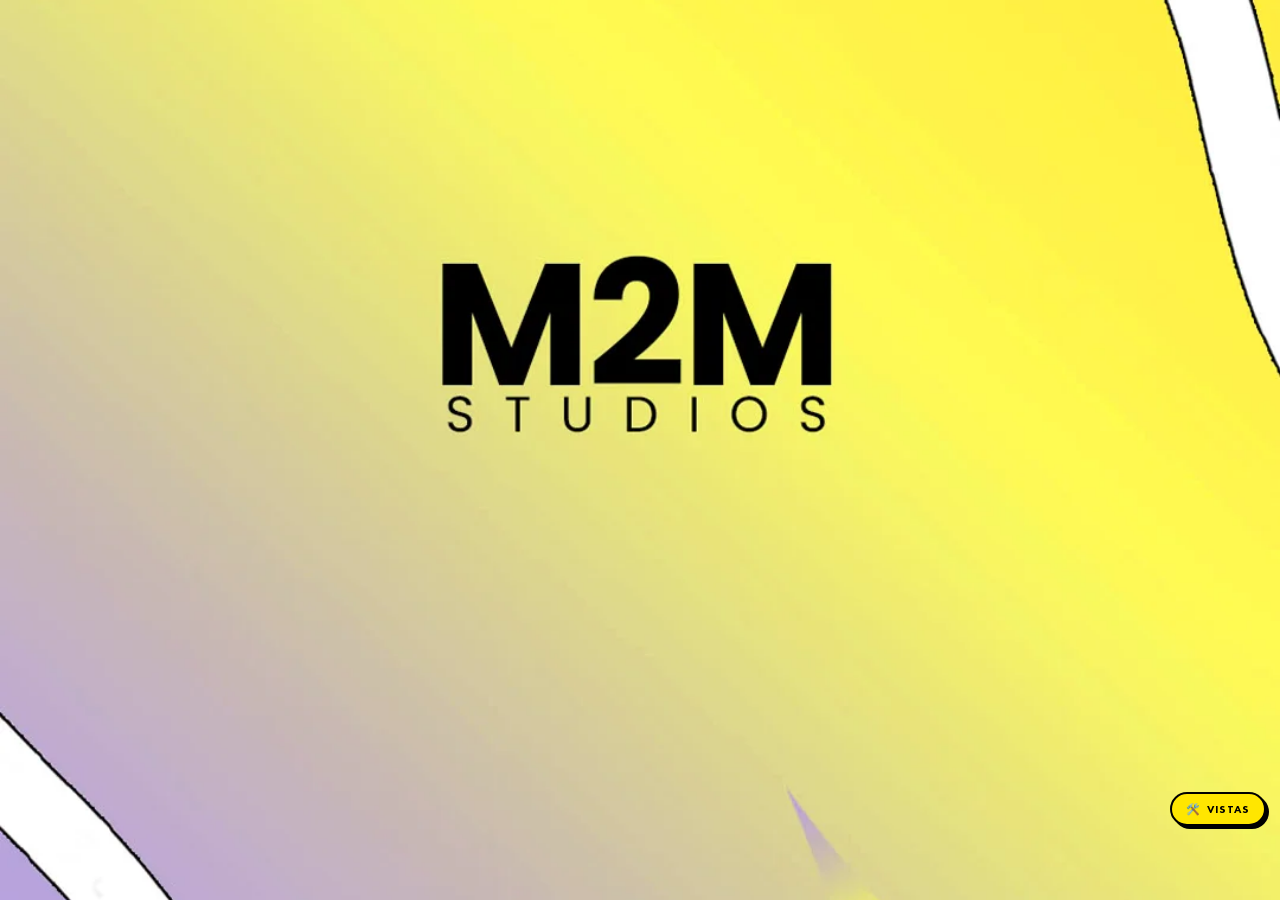
==== commit 66be35d8: "Add files via upload" ====
--- a/index.html
+++ b/index.html
@@ -48,11 +48,19 @@
         if (typeof initRealtimeChallengesListener === "function") {
           initRealtimeChallengesListener(user.uid);
         }
+        if (typeof window.hideSplashScreen === "function") {
+          window.hideSplashScreen();
+        }
       }
     });
   </script>
 </head>
 <body>
+
+  <!-- PANTALLA DE CARGA (SPLASH SCREEN) -->
+  <div id="appSplashScreen">
+    <img src="assets/splash_screen/splash.webp" alt="RetroQuiz Loading" class="splash-img" onerror="this.onerror=null;this.src='assets/splash_screen/Splash.webp';">
+  </div>
 
   <!-- Contenedor general centrado con marco de teléfono (toggleable) -->
   <div class="app-viewport">
--- a/styles.css
+++ b/styles.css
@@ -10966,5 +10966,26 @@
   box-shadow: 1px 1px 0 #000000;
 }
 
-
-
+/* ==========================================================================
+   PANTALLA DE CARGA (SPLASH SCREEN)
+   ========================================================================== */
+#appSplashScreen {
+  position: fixed;
+  inset: 0;
+  width: 100vw;
+  height: 100vh;
+  background-color: #0A021A;
+  z-index: 99999;
+  display: flex;
+  align-items: center;
+  justify-content: center;
+  overflow: hidden;
+  transition: opacity 0.5s ease, visibility 0.5s ease;
+}
+
+.splash-img {
+  width: 100%;
+  height: 100%;
+  object-fit: cover;
+  display: block;
+}
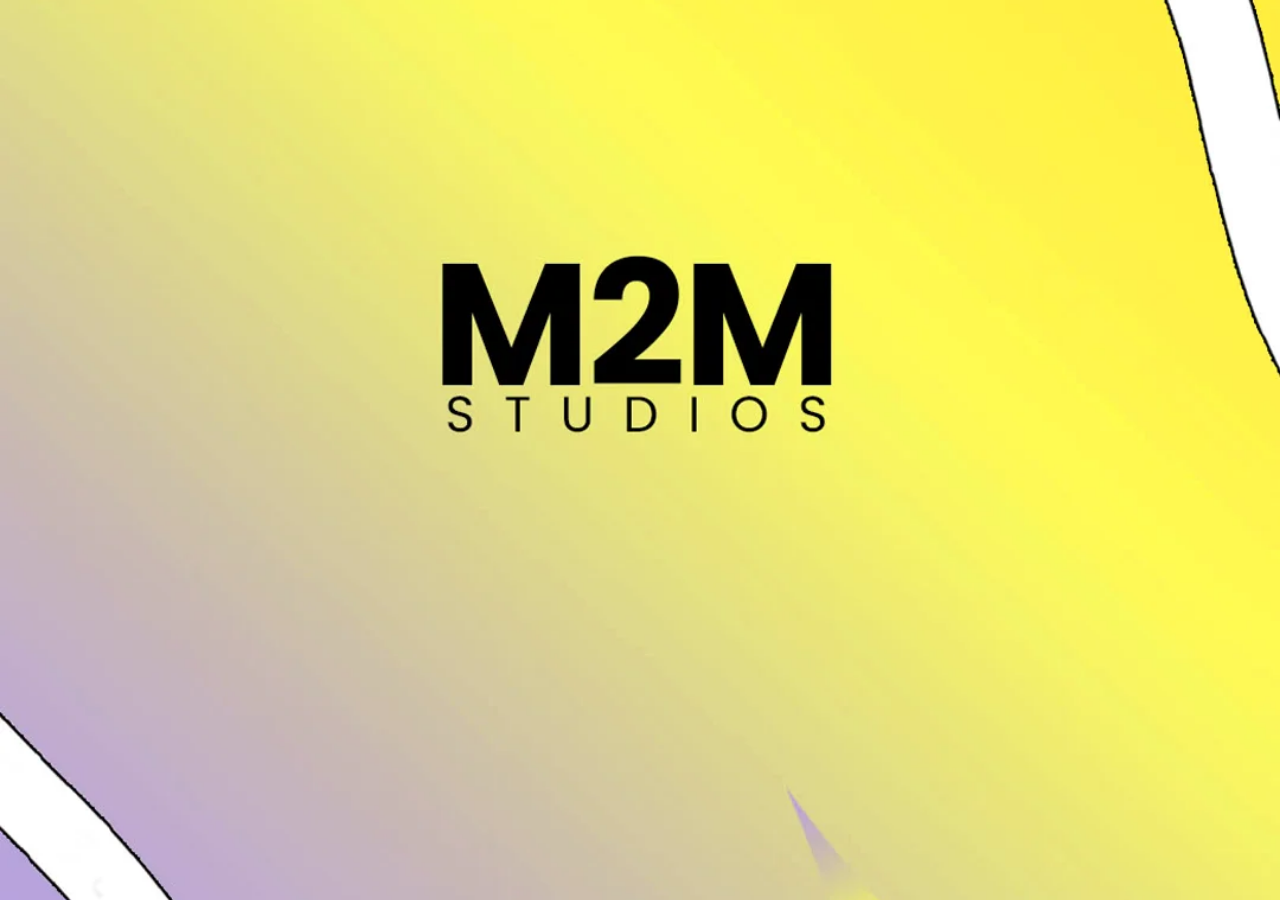
==== commit b652d9d8: "Add files via upload" ====
--- a/index.html
+++ b/index.html
@@ -1983,148 +1983,7 @@
     </div><!-- /how-to-play-box -->
   </div><!-- /#howToPlayModal -->
 
-  <!-- ========================================================================= -->
-  <!-- CONSOLA FLOTANTE DE REVISIÓN DIRECTA DE PANTALLAS Y MODALES               -->
-  <!-- ========================================================================= -->
-  <button class="screen-console-toggle-btn interactive-press" id="btnToggleScreenConsole" title="Abrir Consola de Pantallas">
-    <span class="sct-icon">🛠️</span>
-    <span class="sct-text">VISTAS</span>
-  </button>
-
-  <div class="screen-console-overlay" id="screenReviewConsoleOverlay" style="display: none;">
-    <div class="screen-console-card">
-      <div class="screen-console-header">
-        <div class="sch-title-wrap">
-          <span class="sch-badge">DEV TOOL</span>
-          <h3 class="sch-title">REVISIÓN DE PANTALLAS</h3>
-        </div>
-        <button class="screen-console-close-btn" id="btnCloseScreenConsole" aria-label="Cerrar Consola">&times;</button>
-      </div>
-
-      <div class="screen-console-status">
-        <span class="scs-label">ACTIVA:</span>
-        <span class="scs-val" id="screenConsoleActiveIndicator">homeView (#home)</span>
-      </div>
-
-      <div class="screen-console-scroll">
-        <!-- SECCIÓN 1: PANTALLAS PRINCIPALES -->
-        <div class="screen-console-section">
-          <h4 class="sc-section-title">📺 PANTALLAS PRINCIPALES (10 Vistas)</h4>
-          <div class="sc-grid">
-            <button class="sc-btn sc-btn-home interactive-press" onclick="debugNavigateScreen('homeView')">
-              <span class="sc-icon">🏠</span>
-              <span class="sc-name">Inicio</span>
-              <span class="sc-hash">#home</span>
-            </button>
-            <button class="sc-btn sc-btn-wheel interactive-press" onclick="debugNavigateScreen('wheelView')">
-              <span class="sc-icon">🎡</span>
-              <span class="sc-name">Ruleta</span>
-              <span class="sc-hash">#ruleta</span>
-            </button>
-            <button class="sc-btn sc-btn-collection interactive-press" onclick="debugNavigateScreen('collectionView')">
-              <span class="sc-icon">📦</span>
-              <span class="sc-name">Colecciones</span>
-              <span class="sc-hash">#coleccion</span>
-            </button>
-            <button class="sc-btn sc-btn-store interactive-press" onclick="debugNavigateScreen('storeView')">
-              <span class="sc-icon">🛒</span>
-              <span class="sc-name">Tienda</span>
-              <span class="sc-hash">#tienda</span>
-            </button>
-            <button class="sc-btn sc-btn-challenges interactive-press" onclick="debugNavigateScreen('challengesView')">
-              <span class="sc-icon">⚔️</span>
-              <span class="sc-name">Desafíos</span>
-              <span class="sc-hash">#desafios</span>
-            </button>
-            <button class="sc-btn sc-btn-trivia interactive-press" onclick="debugNavigateScreen('triviaView')">
-              <span class="sc-icon">❓</span>
-              <span class="sc-name">Trivia / Qs</span>
-              <span class="sc-hash">#trivia</span>
-            </button>
-            <button class="sc-btn sc-btn-results interactive-press" onclick="debugNavigateScreen('resultsView')">
-              <span class="sc-icon">🏆</span>
-              <span class="sc-name">Resultados</span>
-              <span class="sc-hash">#resultados</span>
-            </button>
-            <button class="sc-btn sc-btn-gameover interactive-press" onclick="debugNavigateScreen('gameOverView')">
-              <span class="sc-icon">💀</span>
-              <span class="sc-name">Game Over</span>
-              <span class="sc-hash">#gameover</span>
-            </button>
-            <button class="sc-btn sc-btn-duel-match interactive-press" onclick="debugNavigateScreen('challengeMatchView')">
-              <span class="sc-icon">⚡</span>
-              <span class="sc-name">Duelo Ruleta</span>
-              <span class="sc-hash">#duelo-ruleta</span>
-            </button>
-            <button class="sc-btn sc-btn-duel-res interactive-press" onclick="debugNavigateScreen('challengeResultView')">
-              <span class="sc-icon">🏅</span>
-              <span class="sc-name">Duelo Fin</span>
-              <span class="sc-hash">#duelo-resultados</span>
-            </button>
-          </div>
-        </div>
-
-        <!-- SECCIÓN 2: MODALES Y POPUPS -->
-        <div class="screen-console-section">
-          <h4 class="sc-section-title">🪟 MODALES Y POPUPS (10 Ventanas)</h4>
-          <div class="sc-grid">
-            <button class="sc-btn sc-btn-modal interactive-press" onclick="debugOpenModal('profileView')">
-              <span class="sc-icon">👤</span>
-              <span class="sc-name">Perfil</span>
-            </button>
-            <button class="sc-btn sc-btn-modal interactive-press" onclick="debugOpenModal('modalRanking')">
-              <span class="sc-icon"><img src="assets/global/ranking.webp" class="btn-asset-icon" alt="Ranking"></span>
-              <span class="sc-name">Ranking</span>
-            </button>
-            <button class="sc-btn sc-btn-modal interactive-press" onclick="debugOpenModal('sendChallengeModal')">
-              <span class="sc-icon">✉️</span>
-              <span class="sc-name">Enviar Desafío</span>
-            </button>
-            <button class="sc-btn sc-btn-modal interactive-press" onclick="debugOpenModal('challengeOnboardingModal')">
-              <span class="sc-icon">📖</span>
-              <span class="sc-name">Onboarding</span>
-            </button>
-            <button class="sc-btn sc-btn-modal interactive-press" onclick="debugOpenModal('abandonModal')">
-              <span class="sc-icon">🚪</span>
-              <span class="sc-name">Abandonar</span>
-            </button>
-            <button class="sc-btn sc-btn-modal interactive-press" onclick="debugOpenModal('modalWatchAd')">
-              <span class="sc-icon">📺</span>
-              <span class="sc-name">+1 Tiro Extra</span>
-            </button>
-            <button class="sc-btn sc-btn-modal interactive-press" onclick="debugTestCountdown()">
-              <span class="sc-icon">⏱️</span>
-              <span class="sc-name">Conteo 3-2-1-YA</span>
-            </button>
-          </div>
-        </div>
-
-        <!-- SECCIÓN 3: INSPECCIÓN MODAL DE PACKS TEMÁTICOS -->
-        <div class="screen-console-section">
-          <h4 class="sc-section-title">📦 INSPECCIÓN MODAL DE PACKS TEMÁTICOS</h4>
-          <div class="sc-packs-row">
-            <button class="sc-pill-btn pack-yellow interactive-press" onclick="debugOpenPack('vecinos_springfield')">Springfield</button>
-            <button class="sc-pill-btn pack-red interactive-press" onclick="debugOpenPack('heroes_multiverso')">Multiverso</button>
-            <button class="sc-pill-btn pack-blue interactive-press" onclick="debugOpenPack('galaxias_lejanas')">Galaxias</button>
-            <button class="sc-pill-btn pack-orange interactive-press" onclick="debugOpenPack('guerreros_ki')">Guerreros Ki</button>
-            <button class="sc-pill-btn pack-teal interactive-press" onclick="debugOpenPack('reino_champinon')">Champiñón</button>
-            <button class="sc-pill-btn pack-purple interactive-press" onclick="debugOpenPack('castillo_magia')">Magia</button>
-          </div>
-        </div>
-
-        <!-- SECCIÓN 4: ACCIONES RÁPIDAS DE ESTADO -->
-        <div class="screen-console-section">
-          <h4 class="sc-section-title">⚡ ACCIONES RÁPIDAS DE ESTADO</h4>
-          <div class="sc-actions-row">
-            <button class="sc-action-btn interactive-press" onclick="debugAddCoins(5000)">🪙 +5,000 Coins</button>
-            <button class="sc-action-btn interactive-press" onclick="debugToggleAllPacks()">🔓 Toggle Packs</button>
-            <button class="sc-action-btn interactive-press" onclick="debugResetShots()">🔄 3 Tiros Ruleta</button>
-            <button class="sc-action-btn interactive-press" onclick="debugCloseAllModals()">❌ Cerrar Modales</button>
-          </div>
-        </div>
-      </div>
-    </div>
-  </div>
+
 
   <!-- Confetti Canvas Library -->
   <script src="https://cdn.jsdelivr.net/npm/canvas-confetti@1.9.3/dist/confetti.browser.min.js"></script>
--- a/styles.css
+++ b/styles.css
@@ -8732,11 +8732,18 @@
 #challengeResultView.is-defeat #btnRematchDuel {
   display: flex !important;
   flex: 1 1 0 !important;
-  background: #FF5E00 !important;
-  color: #FFFFFF !important;
+  background: #2ee2b6 !important;
+  color: #000000 !important;
   border: 3px solid #000000 !important;
+  border-radius: 16px !important;
   font-weight: 800 !important;
   box-shadow: 3px 3px 0px #000000 !important;
+  padding: 12px 8px !important;
+  min-height: 48px;
+  font-size: 13px !important;
+  text-align: center;
+  justify-content: center;
+  align-items: center;
 }
 
 #challengeResultView.is-defeat #btnDuelBackToChallenges {
@@ -8745,7 +8752,14 @@
   background: rgba(255, 255, 255, 0.12) !important;
   color: #FFFFFF !important;
   border: 2px solid rgba(255, 255, 255, 0.35) !important;
+  border-radius: 16px !important;
   box-shadow: 2px 2px 0px #000000 !important;
+  padding: 12px 8px !important;
+  min-height: 48px;
+  font-size: 13px !important;
+  text-align: center;
+  justify-content: center;
+  align-items: center;
 }
 
 .duel-results-bg {
@@ -8811,8 +8825,11 @@
   display: flex;
   flex-direction: column;
   justify-content: space-between;
-  padding: max(48px, env(safe-area-inset-top, 48px)) 16px max(24px, env(safe-area-inset-bottom, 24px)) 16px;
+  align-items: center;
+  padding: max(14px, env(safe-area-inset-top, 14px)) 16px max(20px, env(safe-area-inset-bottom, 20px)) 16px;
   box-sizing: border-box;
+  overflow-y: auto;
+  overflow-x: hidden;
 }
 
 /* Encabezado y Podio */
@@ -8821,7 +8838,8 @@
   display: flex;
   flex-direction: column;
   align-items: center;
-  gap: 6px;
+  gap: 4px;
+  flex-shrink: 0;
   will-change: transform, opacity;
 }
 
@@ -8844,9 +8862,9 @@
 }
 
 .duel-outcome-title {
-  margin: 2px 0 4px 0;
+  margin: 2px 0 2px 0;
   font-family: var(--font-retro-heavy), sans-serif;
-  font-size: clamp(17px, 4.8vw, 22px);
+  font-size: clamp(16px, 4.5vw, 21px);
   font-weight: 900;
   color: #FFFFFF !important;
   text-align: center;
@@ -8856,9 +8874,9 @@
 }
 
 .duel-outcome-subtitle {
-  margin: 0 0 8px 0;
+  margin: 0 0 4px 0;
   font-family: var(--font-body), sans-serif;
-  font-size: 13.5px;
+  font-size: 13px;
   font-weight: 700;
   color: #FAF8F5;
   text-align: center;
@@ -8872,7 +8890,7 @@
   align-items: center;
   justify-content: center;
   width: 100%;
-  margin: 4px auto 8px auto;
+  margin: 2px auto 4px auto;
 }
 
 .winner-podium-wrap {
@@ -8884,10 +8902,10 @@
 
 .winner-podium-crown {
   position: absolute;
-  top: -14px;
+  top: -12px;
   left: 50%;
   transform: translateX(-50%) rotate(-6deg);
-  font-size: 30px;
+  font-size: 26px;
   z-index: 20;
   filter: drop-shadow(2px 2px 0px #000000);
   animation: crownBounce 1.5s ease-in-out infinite alternate;
@@ -8900,14 +8918,14 @@
 }
 
 .winner-podium-frame {
-  width: 120px;
-  height: 120px;
+  width: 96px;
+  height: 96px;
   border-radius: 50%;
   border: 4px solid #000000;
-  box-shadow: 0 0 0 4px #FFE600, 6px 6px 0px rgba(0, 0, 0, 0.5); /* Resplandor dorado con sombra sólida */
+  box-shadow: 0 0 0 4px #FFE600, 5px 5px 0px rgba(0, 0, 0, 0.5); /* Resplandor dorado con sombra sólida */
   position: relative;
   overflow: visible;
-  margin: 12px auto;
+  margin: 8px auto 4px auto;
   background: #FFFFFF;
   display: flex;
   align-items: center;
@@ -8937,8 +8955,8 @@
   position: absolute;
   top: 50%;
   left: 50%;
-  width: 120px;
-  height: 120px;
+  width: 96px;
+  height: 96px;
   transform: translate(-50%, -50%);
   border-radius: 50%;
   pointer-events: none;
@@ -9075,13 +9093,14 @@
 .duel-performance-card {
   width: 100%;
   max-width: 350px;
-  margin: 8px auto;
+  margin: 0 auto;
   background: var(--color-ivory);
   border: var(--border-atomic);
-  border-radius: 24px;
+  border-radius: 20px;
   box-shadow: var(--shadow-atomic);
-  padding: 16px 18px;
+  padding: 12px 14px;
   box-sizing: border-box;
+  flex-shrink: 0;
   will-change: transform, opacity;
 }
 
@@ -9089,9 +9108,9 @@
   display: flex;
   flex-direction: column;
   align-items: center;
-  gap: 6px;
-  margin-bottom: 12px;
-  padding-bottom: 10px;
+  gap: 4px;
+  margin-bottom: 8px;
+  padding-bottom: 8px;
   border-bottom: 2px dashed rgba(0, 0, 0, 0.2);
 }
 
@@ -9106,23 +9125,23 @@
 .perf-hits-badge {
   display: flex;
   align-items: baseline;
-  gap: 6px;
+  gap: 5px;
   background: rgba(45, 226, 182, 0.2);
   border: 2px solid var(--color-mint);
   border-radius: 9999px;
-  padding: 4px 14px;
+  padding: 3px 12px;
 }
 
 .hits-number {
   font-family: var(--font-data-pixel);
-  font-size: 14px;
+  font-size: 13.5px;
   font-weight: 900;
   color: #065F46;
 }
 
 .hits-label {
   font-family: var(--font-body), sans-serif;
-  font-size: 11px;
+  font-size: 10.5px;
   font-weight: 800;
   color: #166534;
 }
@@ -9130,24 +9149,24 @@
 .perf-stats-grid {
   display: flex;
   flex-direction: column;
-  gap: 8px;
+  gap: 6px;
 }
 
 .perf-stat-box {
   position: relative;
   display: flex;
   align-items: center;
-  gap: 12px;
+  gap: 10px;
   background: #FFFFFF;
   border: 3px solid #000000;
-  border-radius: 14px;
-  padding: 8px 12px;
+  border-radius: 12px;
+  padding: 6px 12px;
   box-shadow: 2px 2px 0 #000000;
 }
 
 .perf-stat-box .stat-icon {
-  font-size: 22px;
-  width: 32px;
+  font-size: 20px;
+  width: 28px;
   display: flex;
   justify-content: center;
   align-items: center;
@@ -9160,7 +9179,7 @@
 
 .perf-stat-box .stat-label {
   font-family: var(--font-body), sans-serif;
-  font-size: 10.5px;
+  font-size: 10px;
   font-weight: 800;
   color: #64748B;
 }
@@ -9192,7 +9211,8 @@
 .duel-results-footer {
   width: 100%;
   max-width: 350px;
-  margin: 0 auto;
+  margin: 4px auto 0 auto;
+  flex-shrink: 0;
   will-change: transform, opacity;
 }
 
@@ -9216,7 +9236,7 @@
   flex: 1 1 0;
   width: auto !important;
   min-width: 0;
-  padding: 12px 10px !important;
+  padding: 12px 8px !important;
   font-size: 13px !important;
   text-align: center;
   justify-content: center;
@@ -9258,18 +9278,18 @@
   box-shadow: var(--shadow-atomic);
 }
 
-/* Ajustes de desplazamiento y área segura para resultados de desafío completados */
+/* Ajustes limpios y estables para resultados de desafío completados */
 #challengeResultView.is-victory .duel-performance-card,
 #challengeResultView.is-defeat .duel-performance-card,
 #challengeResultView.is-completed .duel-performance-card {
-  transform: translateY(-15px);
+  transform: none;
 }
 
 #challengeResultView.is-victory .duel-results-footer,
 #challengeResultView.is-defeat .duel-results-footer,
 #challengeResultView.is-completed .duel-results-footer {
-  transform: translateY(-15px);
-  padding-bottom: calc(20px + env(safe-area-inset-bottom));
+  transform: none;
+  padding-bottom: 0;
 }
 
 .btn-pass-turn {
@@ -9280,8 +9300,8 @@
   box-shadow: 3px 3px 0px #000000 !important;
   font-family: var(--font-main, 'Futura', sans-serif) !important;
   font-weight: 900 !important;
-  font-size: 14.5px !important;
-  padding: 14px 20px !important;
+  font-size: 14px !important;
+  padding: 13px 18px !important;
   width: 100% !important;
   cursor: pointer;
   display: flex;
@@ -9298,15 +9318,16 @@
   box-shadow: 3px 3px 0px #000000 !important;
   font-family: var(--font-main, 'Futura', sans-serif) !important;
   font-weight: 800 !important;
-  font-size: 14px !important;
+  font-size: 13px !important;
   text-transform: uppercase !important;
-  padding: 13px !important;
+  padding: 12px 8px !important;
+  min-height: 48px;
   width: 100% !important;
   cursor: pointer;
   display: flex;
   align-items: center;
   justify-content: center;
-  gap: 8px;
+  gap: 6px;
   box-sizing: border-box;
 }
 
@@ -9318,8 +9339,9 @@
   box-shadow: 3px 3px 0px #000000 !important;
   font-family: var(--font-main, 'Futura', sans-serif) !important;
   font-weight: 800 !important;
-  font-size: 14px !important;
-  padding: 13px !important;
+  font-size: 13px !important;
+  padding: 12px 8px !important;
+  min-height: 48px;
   width: 100% !important;
   cursor: pointer;
   display: flex;
@@ -9362,6 +9384,29 @@
 
 .btn-secondary-back:hover {
   background: #F3F4F6 !important;
+}
+
+@media (max-height: 700px) {
+  .duel-results-content {
+    padding: max(8px, env(safe-area-inset-top, 8px)) 12px max(14px, env(safe-area-inset-bottom, 14px)) 12px;
+  }
+  .winner-podium-frame,
+  .winner-smoke-overlay {
+    width: 80px;
+    height: 80px;
+  }
+  .winner-podium-frame {
+    margin: 4px auto;
+  }
+  .duel-performance-card {
+    padding: 8px 12px;
+  }
+  .perf-stats-grid {
+    gap: 4px;
+  }
+  .perf-stat-box {
+    padding: 4px 10px;
+  }
 }
 
 /* =============================================================================
@@ -9390,6 +9435,11 @@
   animation: challengeBtnBounce 2s ease-in-out infinite;
   will-change: transform;
   transform-origin: center center;
+}
+
+#challengeResultView.is-defeat #btnDuelBackToChallenges,
+#challengeResultView.is-defeat #btnRematchDuel {
+  animation: none !important;
 }
 
 #challengeResultView .btn-return-challenges:active,
@@ -10688,283 +10738,7 @@
   background: #00c853 !important;
 }
 
-/* ==========================================================================
-   CONSOLA DE REVISIÓN DIRECTA DE PANTALLAS Y MODALES (DEV CONSOLE)
-   ========================================================================== */
-.screen-console-toggle-btn {
-  position: fixed;
-  bottom: 74px;
-  right: 14px;
-  background: #FFE600 !important;
-  color: #000000 !important;
-  border: 2.5px solid #000000 !important;
-  border-radius: 999px !important;
-  box-shadow: 3px 3px 0 #000000 !important;
-  padding: 8px 14px;
-  display: flex;
-  align-items: center;
-  gap: 6px;
-  font-family: 'Futura', var(--font-retro-heavy), sans-serif;
-  font-weight: 700;
-  font-size: 11px;
-  letter-spacing: 0.8px;
-  cursor: pointer;
-  z-index: 99999;
-  transition: transform 0.1s ease, box-shadow 0.1s ease;
-  user-select: none;
-}
-
-.screen-console-toggle-btn:hover {
-  background: #FFD000 !important;
-  transform: translate(-1px, -1px);
-  box-shadow: 4px 4px 0 #000000 !important;
-}
-
-.screen-console-toggle-btn:active {
-  transform: translate(2px, 2px) !important;
-  box-shadow: 1px 1px 0 #000000 !important;
-}
-
-.screen-console-overlay {
-  position: fixed;
-  inset: 0;
-  background: rgba(8, 6, 16, 0.75);
-  backdrop-filter: blur(8px);
-  -webkit-backdrop-filter: blur(8px);
-  z-index: 100000;
-  display: flex;
-  align-items: center;
-  justify-content: center;
-  padding: 12px;
-  box-sizing: border-box;
-}
-
-.screen-console-card {
-  width: 100%;
-  max-width: 440px;
-  max-height: 88vh;
-  background: #FDFBF7 !important;
-  color: #111111;
-  border: 3px solid #000000 !important;
-  border-radius: 20px !important;
-  box-shadow: 6px 6px 0 #000000 !important;
-  display: flex;
-  flex-direction: column;
-  overflow: hidden;
-  box-sizing: border-box;
-  animation: consolePop 0.22s cubic-bezier(0.34, 1.56, 0.64, 1);
-}
-
-@keyframes consolePop {
-  0% { transform: scale(0.9) translateY(16px); opacity: 0; }
-  100% { transform: scale(1) translateY(0); opacity: 1; }
-}
-
-.screen-console-header {
-  padding: 12px 16px;
-  background: #FFE600;
-  border-bottom: 3px solid #000000;
-  display: flex;
-  align-items: center;
-  justify-content: space-between;
-  flex-shrink: 0;
-}
-
-.sch-title-wrap {
-  display: flex;
-  align-items: center;
-  gap: 8px;
-}
-
-.sch-badge {
-  font-family: 'Futura', var(--font-retro-heavy), sans-serif;
-  font-weight: 700;
-  font-size: 9px;
-  background: #000000;
-  color: #FFE600;
-  padding: 2px 6px;
-  border-radius: 4px;
-}
-
-.sch-title {
-  font-family: 'Futura', var(--font-retro-heavy), sans-serif;
-  font-weight: 700;
-  font-size: 15px;
-  color: #000000;
-  margin: 0;
-  letter-spacing: 0.5px;
-}
-
-.screen-console-close-btn {
-  width: 30px;
-  height: 30px;
-  border-radius: 50% !important;
-  background: #FFFFFF !important;
-  color: #000000 !important;
-  border: 2px solid #000000 !important;
-  font-size: 18px !important;
-  font-weight: 900 !important;
-  line-height: 1 !important;
-  display: flex;
-  align-items: center;
-  justify-content: center;
-  cursor: pointer;
-  box-shadow: 2px 2px 0 #000000 !important;
-  padding: 0;
-  transition: transform 0.1s ease;
-}
-
-.screen-console-close-btn:active {
-  transform: translate(1px, 1px) !important;
-  box-shadow: 1px 1px 0 #000000 !important;
-}
-
-.screen-console-status {
-  padding: 8px 16px;
-  background: #EDEDED;
-  border-bottom: 2px solid #000000;
-  font-family: 'Futura', sans-serif;
-  font-size: 11px;
-  display: flex;
-  align-items: center;
-  gap: 8px;
-  flex-shrink: 0;
-}
-
-.scs-label {
-  font-weight: 700;
-  color: #555555;
-}
-
-.scs-val {
-  font-weight: 700;
-  color: #7928CA;
-  font-family: monospace;
-}
-
-.screen-console-scroll {
-  padding: 14px;
-  overflow-y: auto;
-  flex: 1;
-  display: flex;
-  flex-direction: column;
-  gap: 16px;
-  -webkit-overflow-scrolling: touch;
-}
-
-.sc-section-title {
-  font-family: 'Futura', var(--font-retro-heavy), sans-serif;
-  font-weight: 700;
-  font-size: 11px;
-  color: #333333;
-  text-transform: uppercase;
-  letter-spacing: 0.5px;
-  margin: 0 0 8px 0;
-}
-
-.sc-grid {
-  display: grid;
-  grid-template-columns: repeat(2, 1fr);
-  gap: 8px;
-}
-
-.sc-btn {
-  display: flex;
-  flex-direction: column;
-  align-items: flex-start;
-  padding: 8px 10px;
-  background: #FFFFFF;
-  border: 2px solid #000000;
-  border-radius: 10px;
-  box-shadow: 2px 2px 0 #000000;
-  cursor: pointer;
-  text-align: left;
-  transition: transform 0.1s ease, box-shadow 0.1s ease, background 0.15s ease;
-}
-
-.sc-btn:hover {
-  background: #FFFDF0;
-  transform: translate(-1px, -1px);
-  box-shadow: 3px 3px 0 #000000;
-}
-
-.sc-btn:active {
-  transform: translate(1px, 1px);
-  box-shadow: 1px 1px 0 #000000;
-}
-
-.sc-btn .sc-icon {
-  font-size: 16px;
-  margin-bottom: 2px;
-}
-
-.sc-btn .sc-name {
-  font-family: 'Futura', var(--font-retro-heavy), sans-serif;
-  font-weight: 700;
-  font-size: 12px;
-  color: #000000;
-  line-height: 1.2;
-}
-
-.sc-btn .sc-hash {
-  font-size: 10px;
-  color: #777777;
-  font-family: monospace;
-}
-
-.sc-packs-row {
-  display: grid;
-  grid-template-columns: repeat(3, 1fr);
-  gap: 6px;
-}
-
-.sc-pill-btn {
-  padding: 7px 4px;
-  border: 2px solid #000000;
-  border-radius: 8px;
-  font-family: 'Futura', var(--font-retro-heavy), sans-serif;
-  font-weight: 700;
-  font-size: 11px;
-  cursor: pointer;
-  box-shadow: 2px 2px 0 #000000;
-  text-align: center;
-  transition: transform 0.1s ease, box-shadow 0.1s ease;
-}
-
-.sc-pill-btn:active {
-  transform: translate(1px, 1px);
-  box-shadow: 1px 1px 0 #000000;
-}
-
-.sc-actions-row {
-  display: grid;
-  grid-template-columns: repeat(2, 1fr);
-  gap: 8px;
-}
-
-.sc-action-btn {
-  padding: 8px 8px;
-  background: #EDEDED;
-  color: #000000;
-  border: 2px solid #000000;
-  border-radius: 10px;
-  font-family: 'Futura', var(--font-retro-heavy), sans-serif;
-  font-weight: 700;
-  font-size: 11px;
-  cursor: pointer;
-  box-shadow: 2px 2px 0 #000000;
-  text-align: center;
-  transition: transform 0.1s ease, box-shadow 0.1s ease, background 0.15s ease;
-}
-
-.sc-action-btn:hover {
-  background: #E0E0E0;
-}
-
-.sc-action-btn:active {
-  transform: translate(1px, 1px);
-  box-shadow: 1px 1px 0 #000000;
-}
+
 
 /* ==========================================================================
    PANTALLA DE CARGA (SPLASH SCREEN)
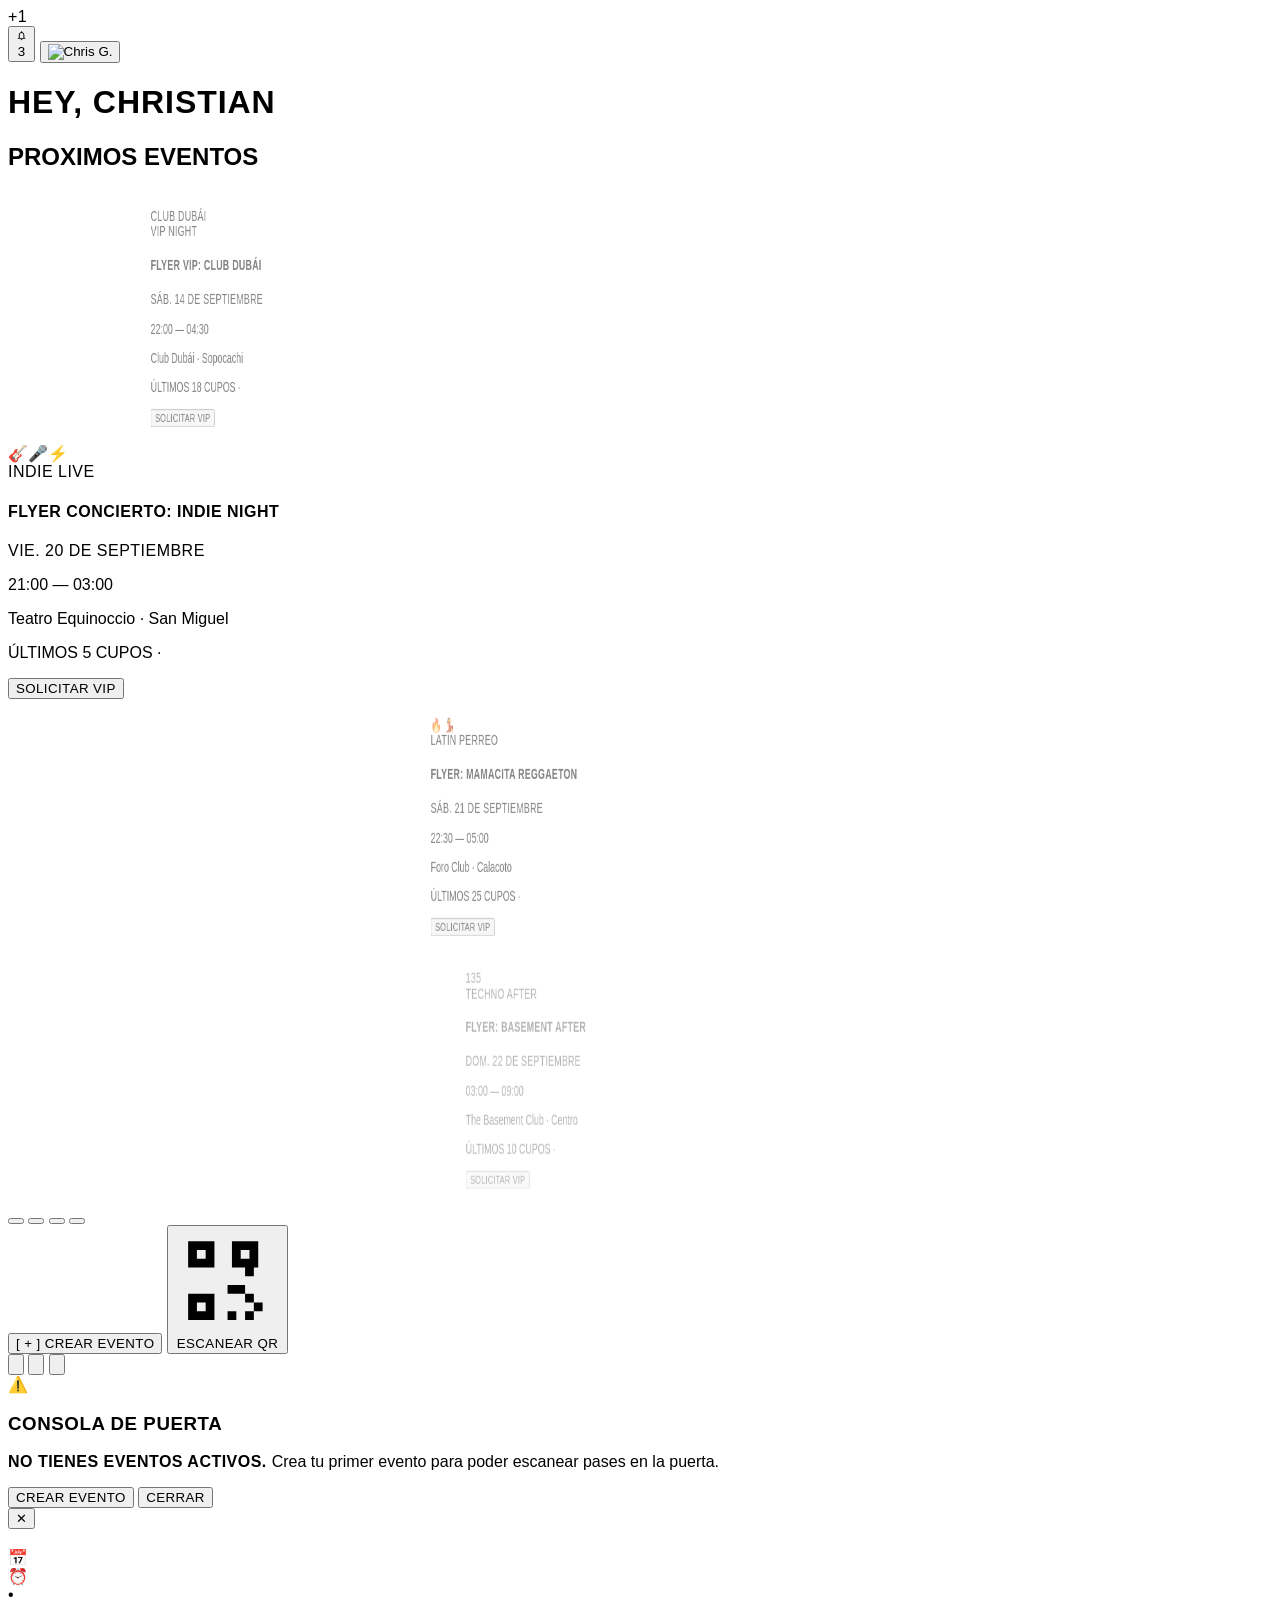
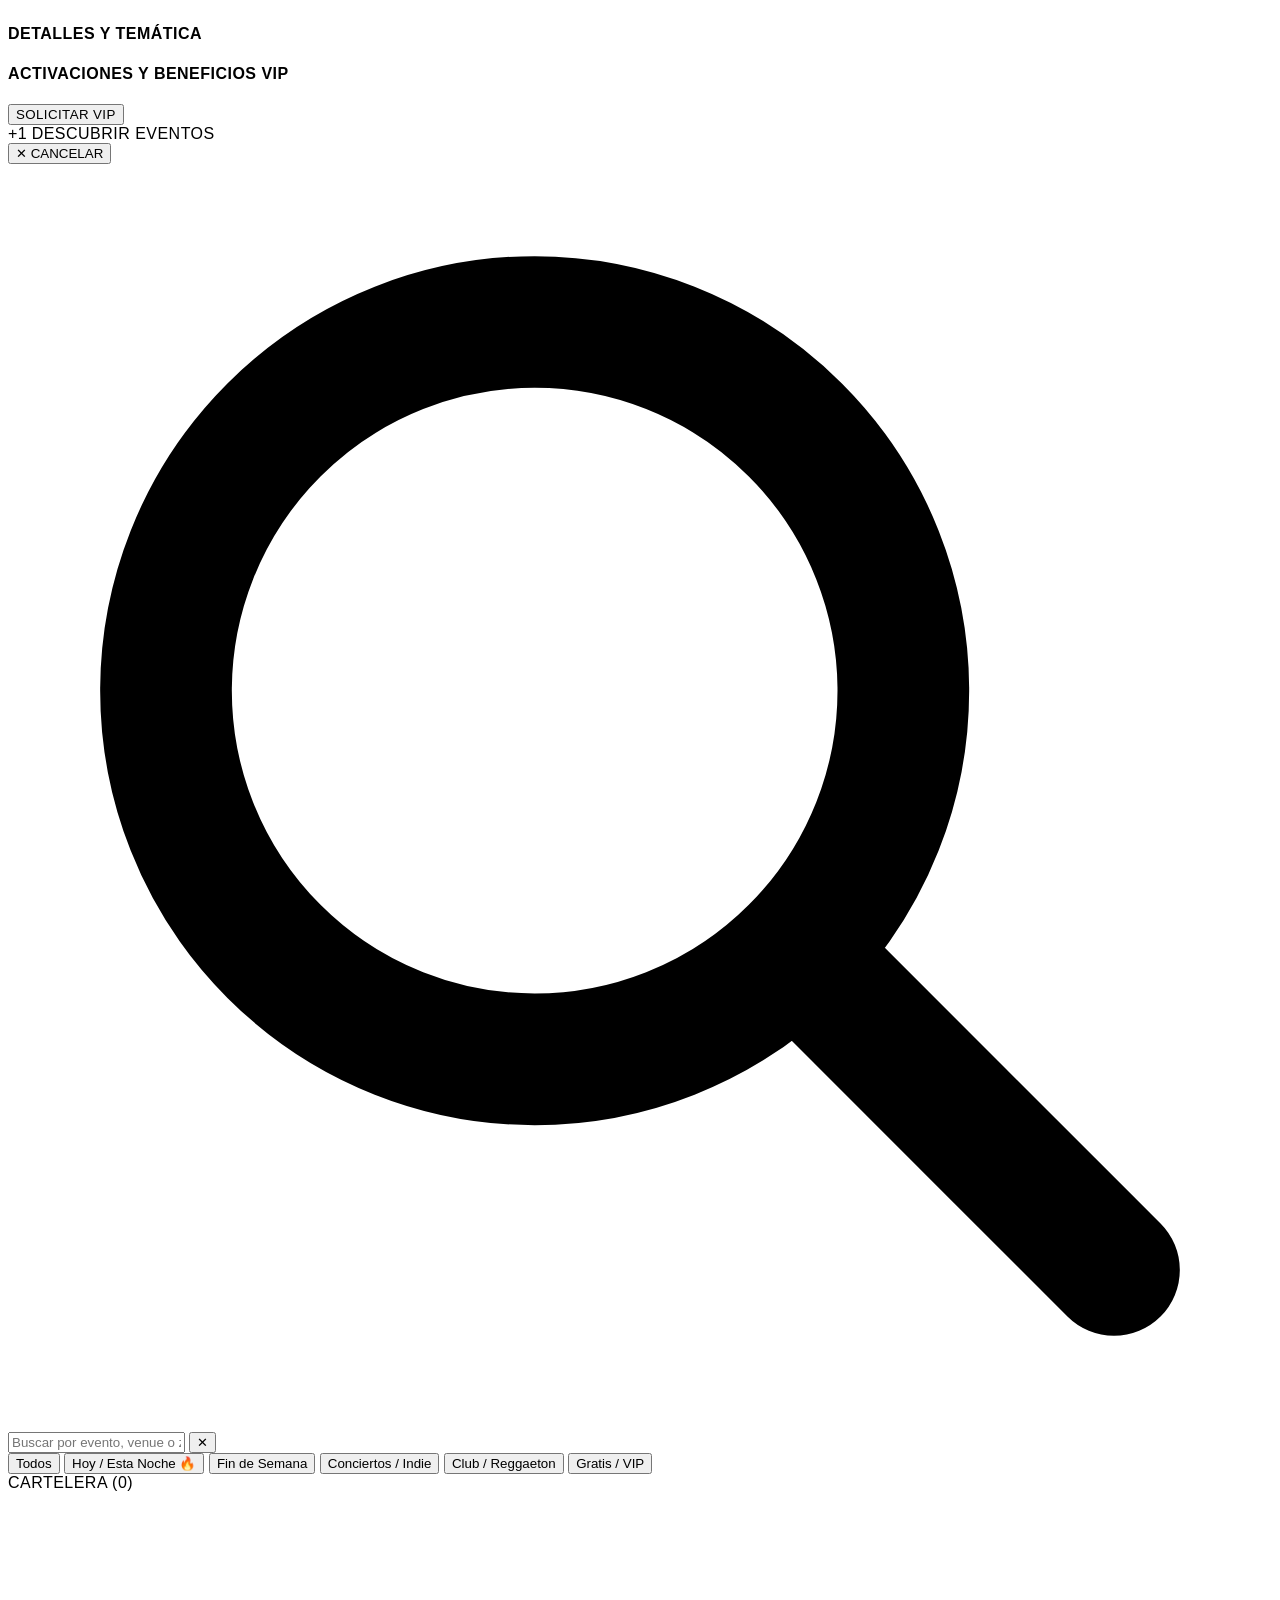
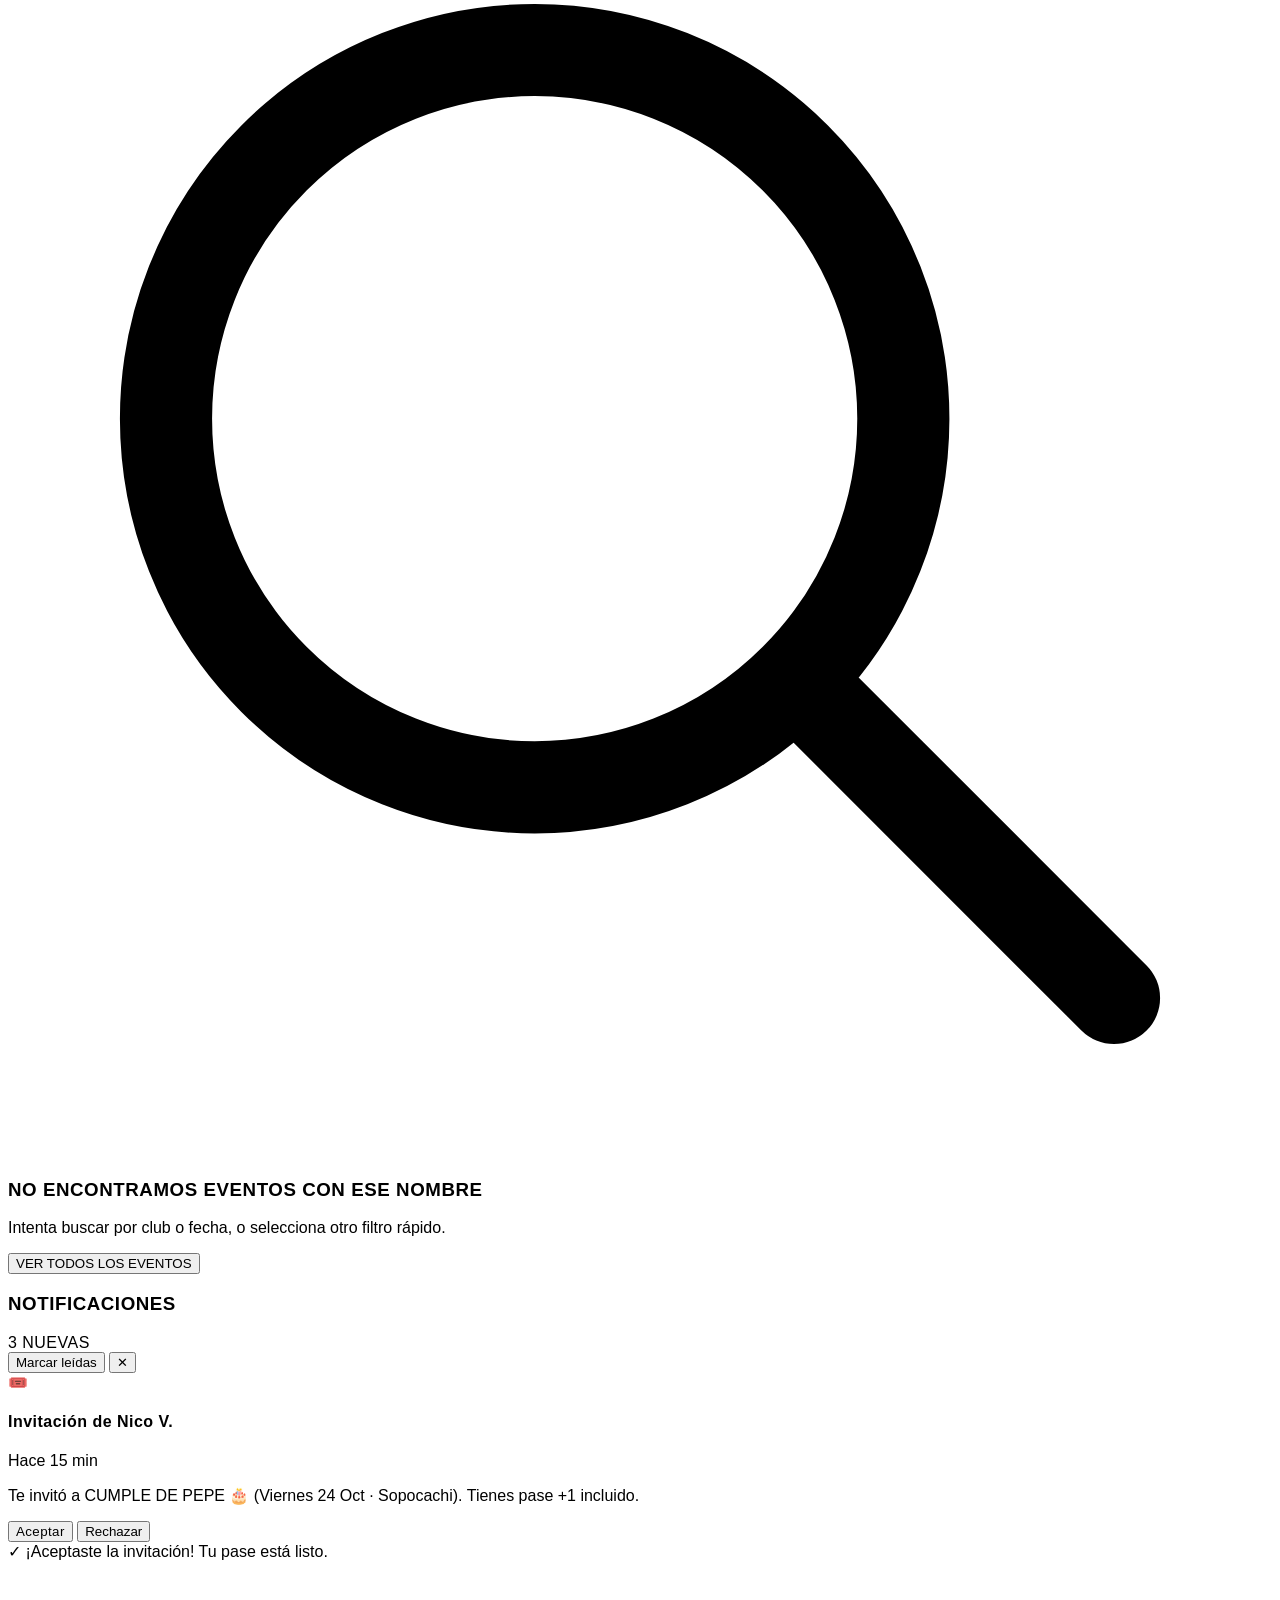
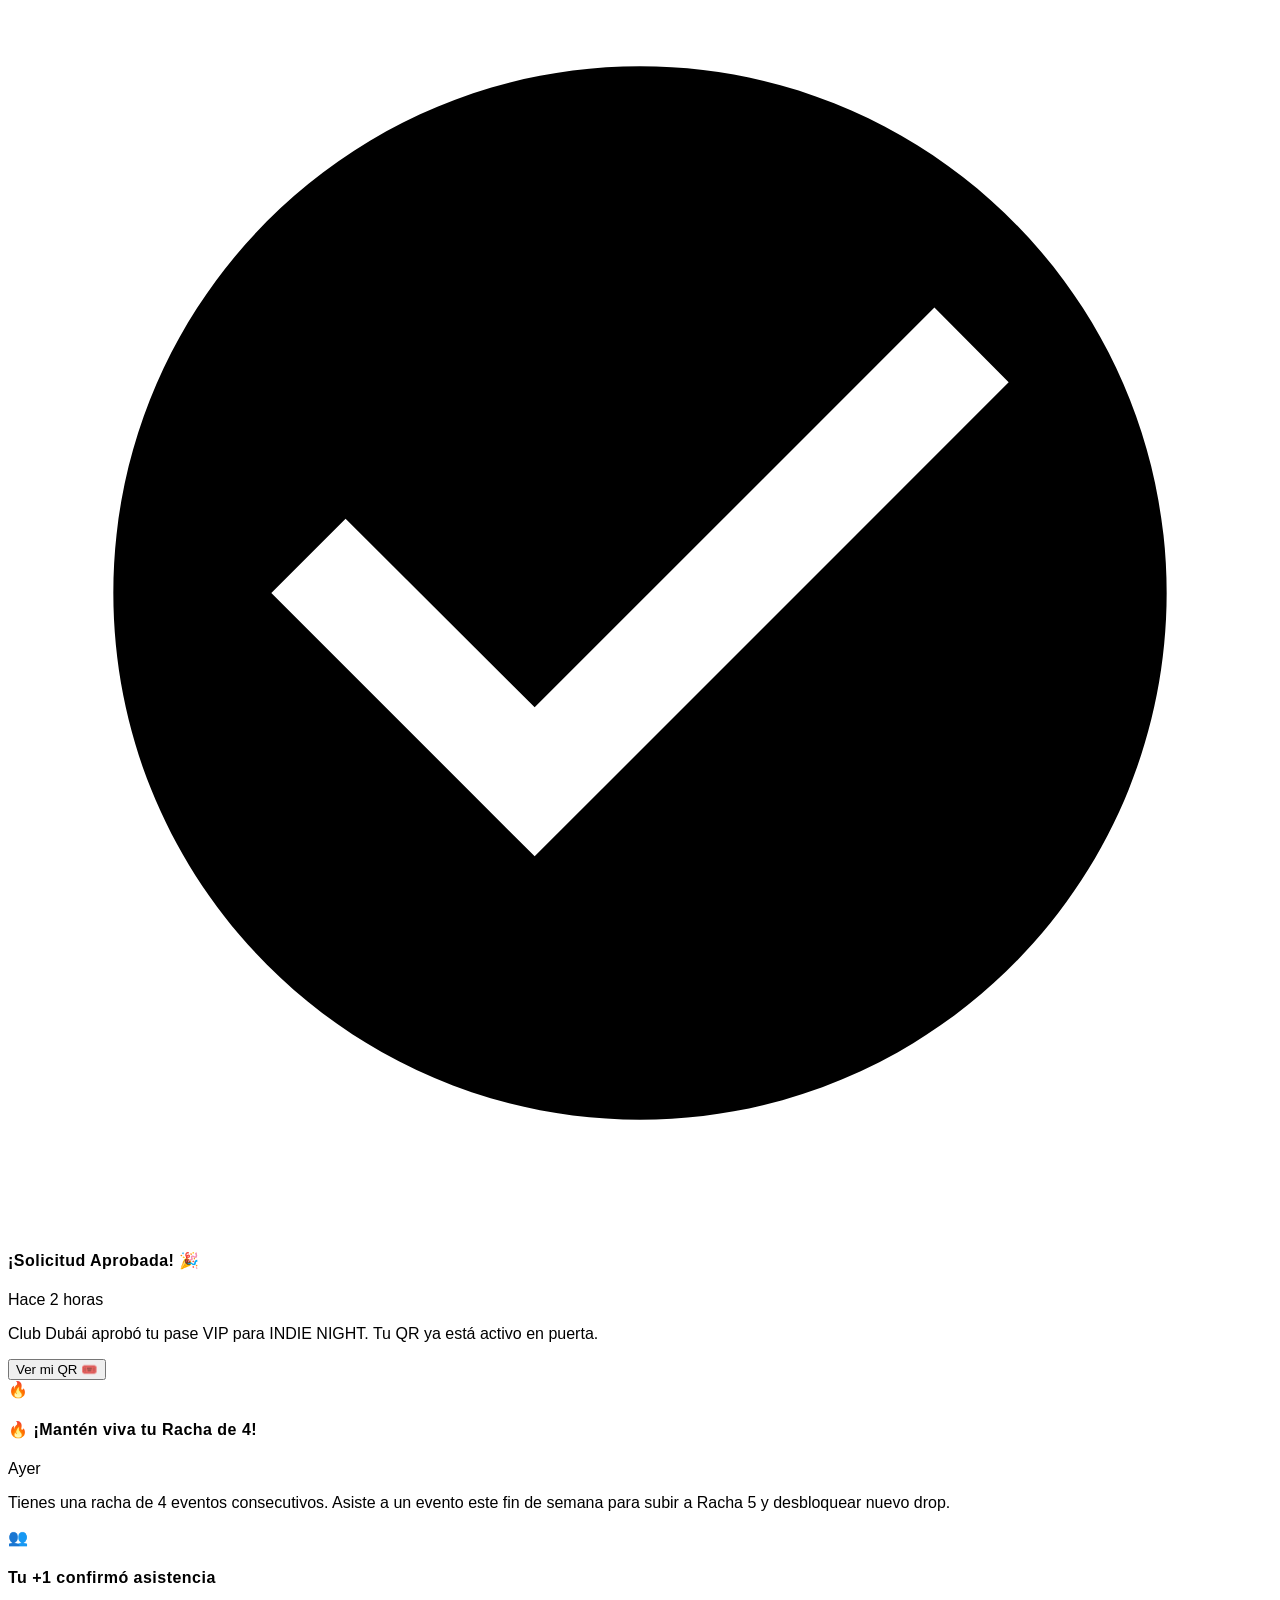
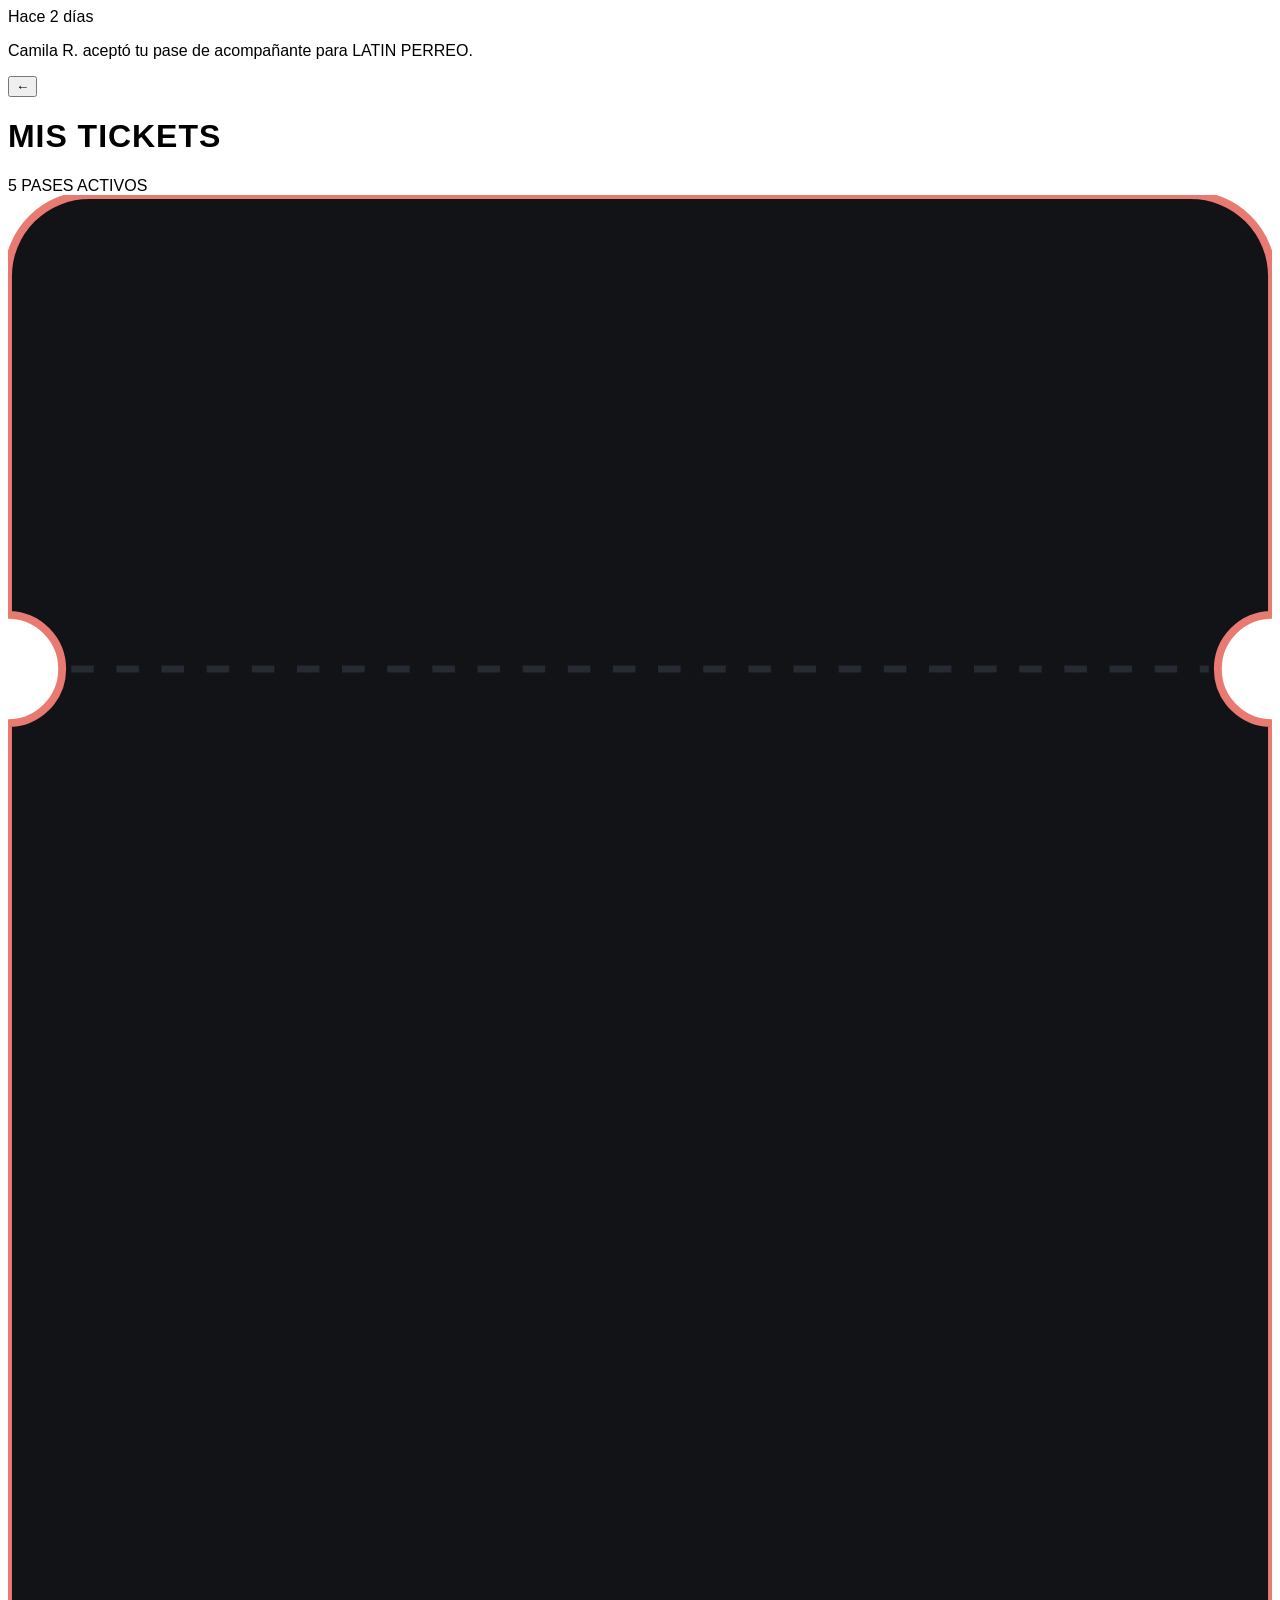
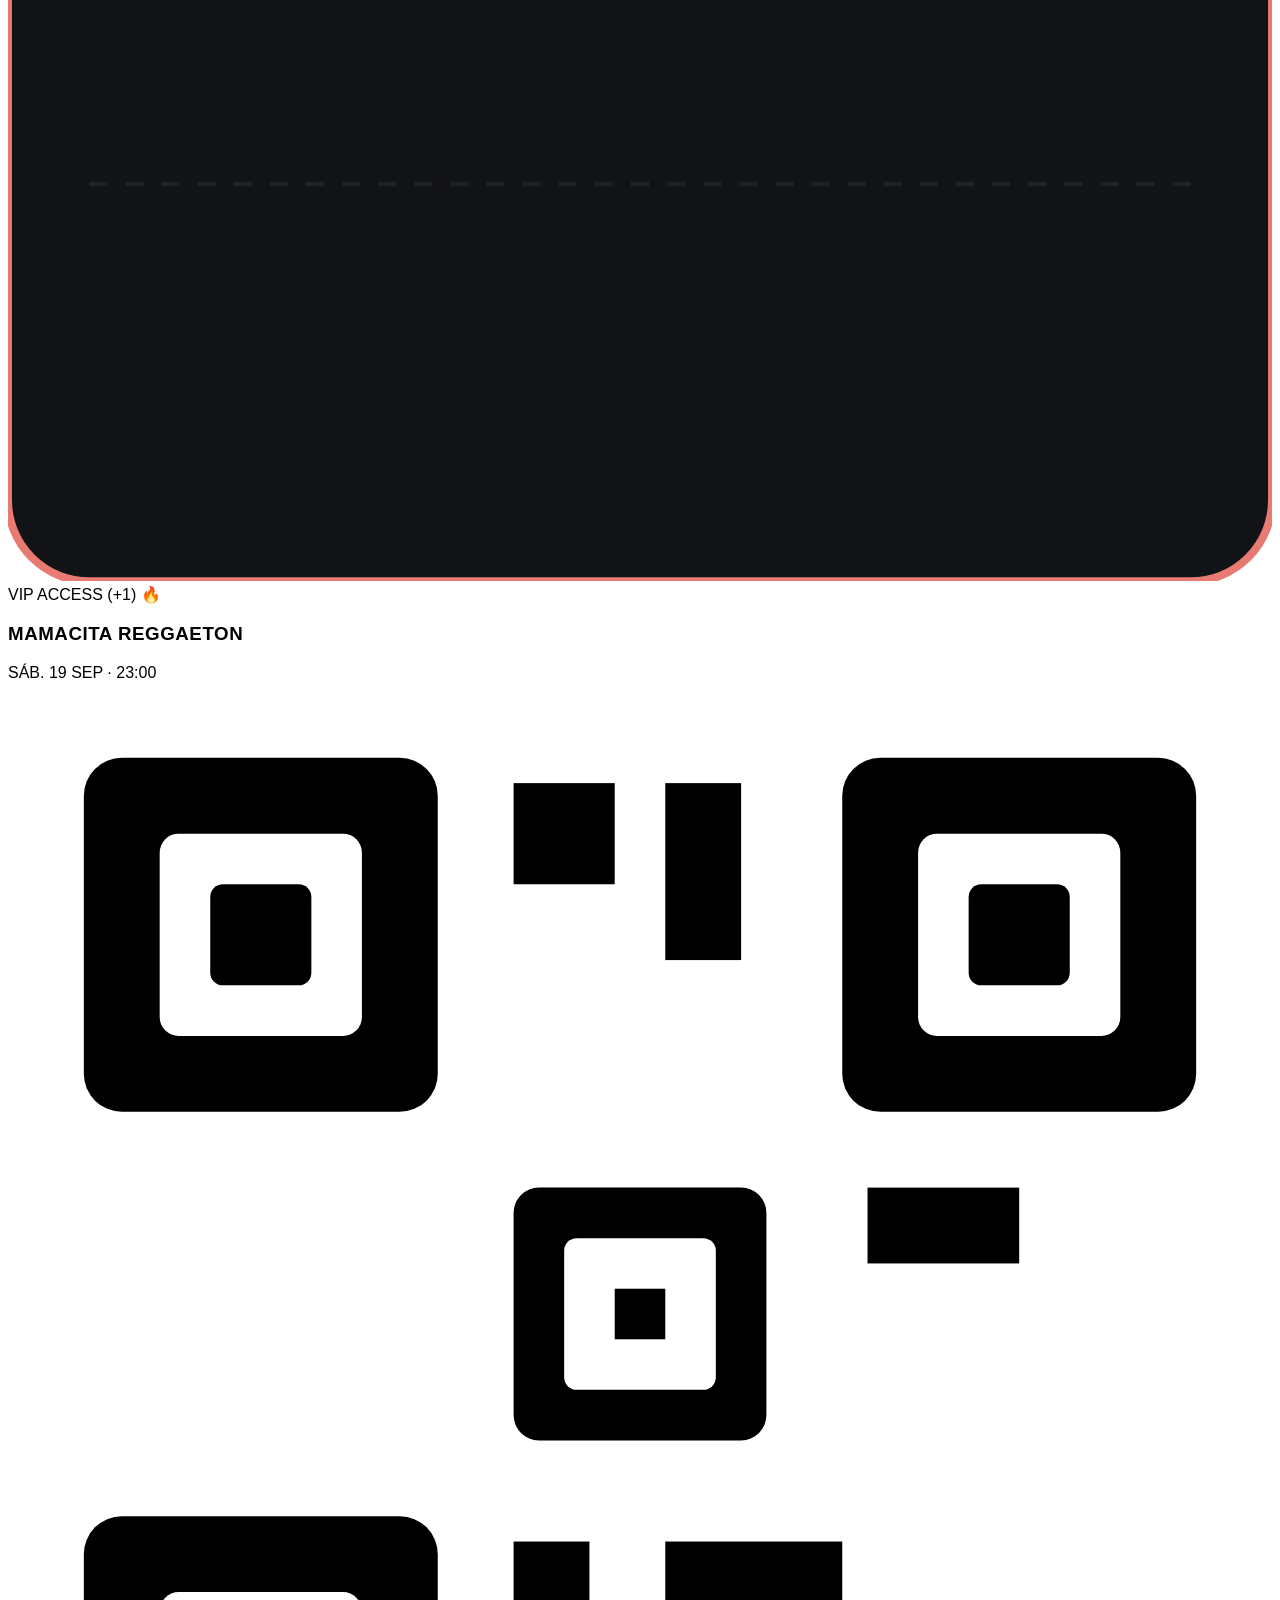
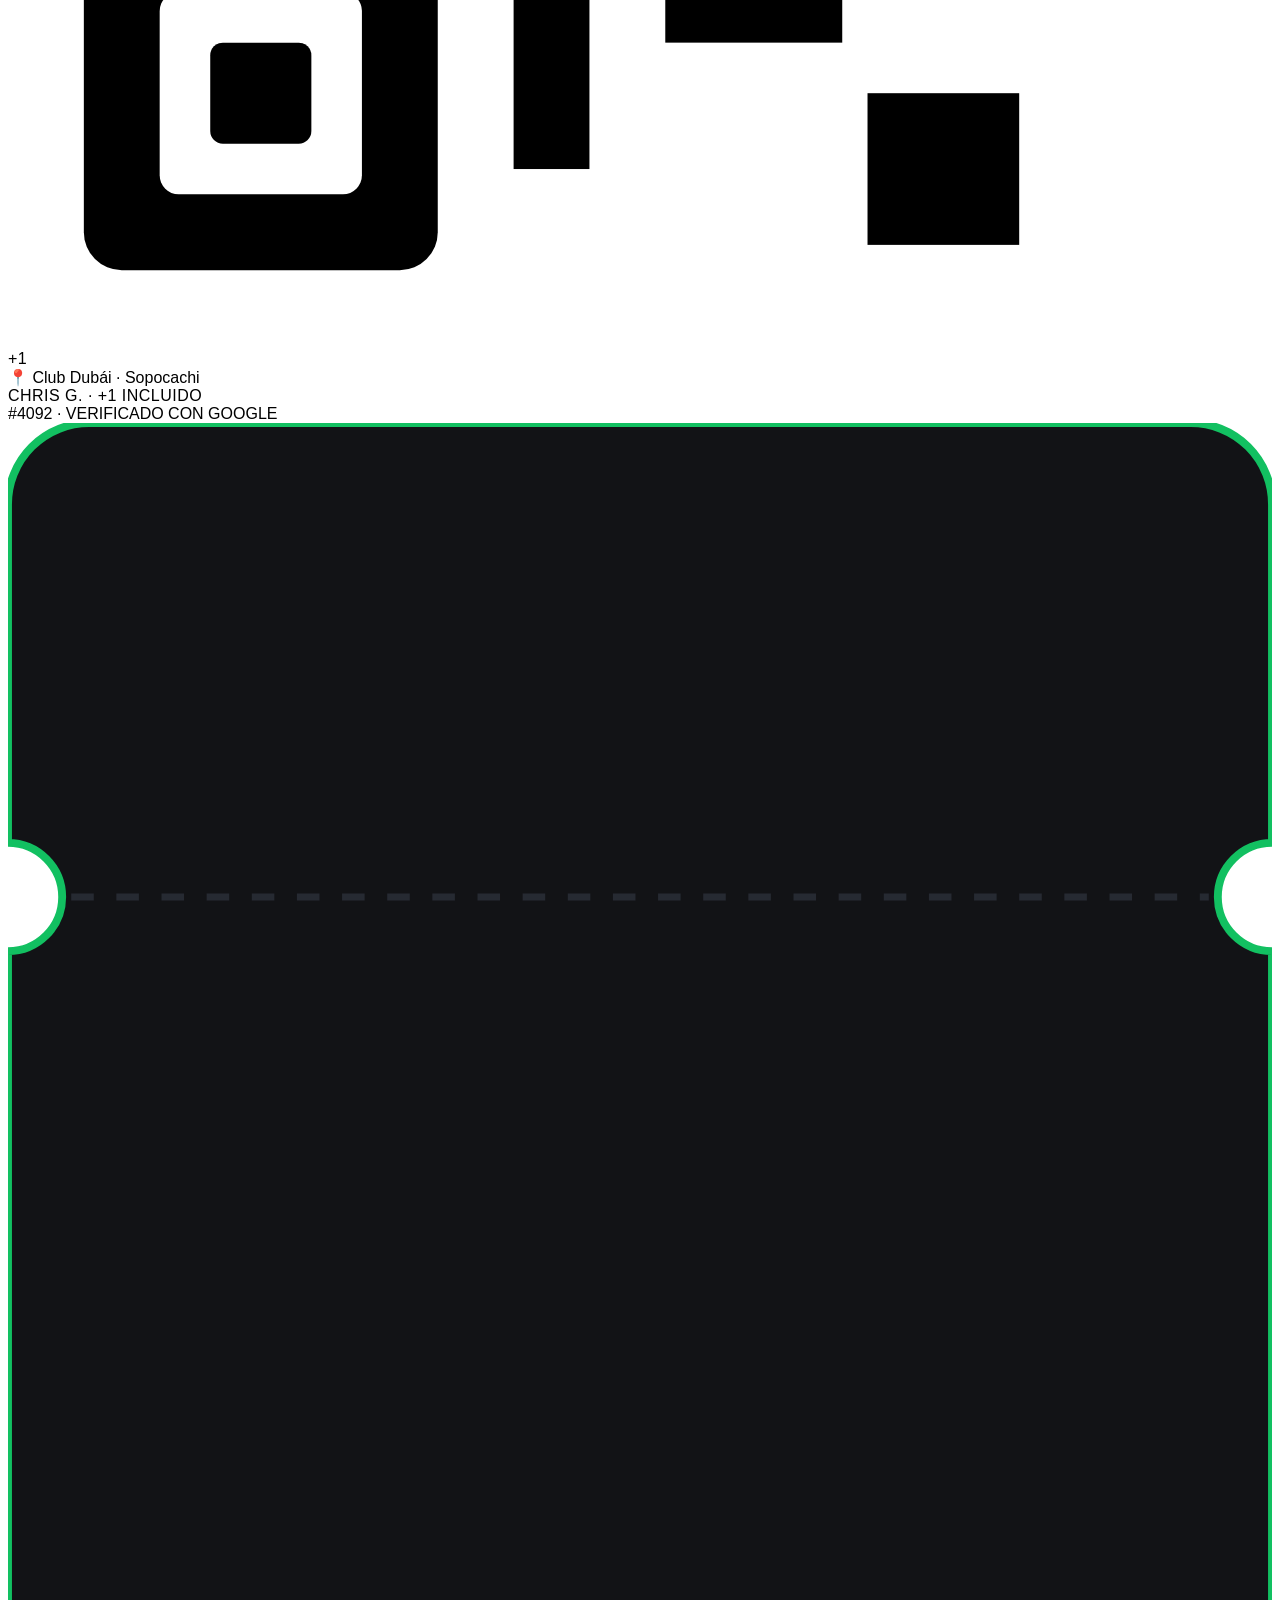
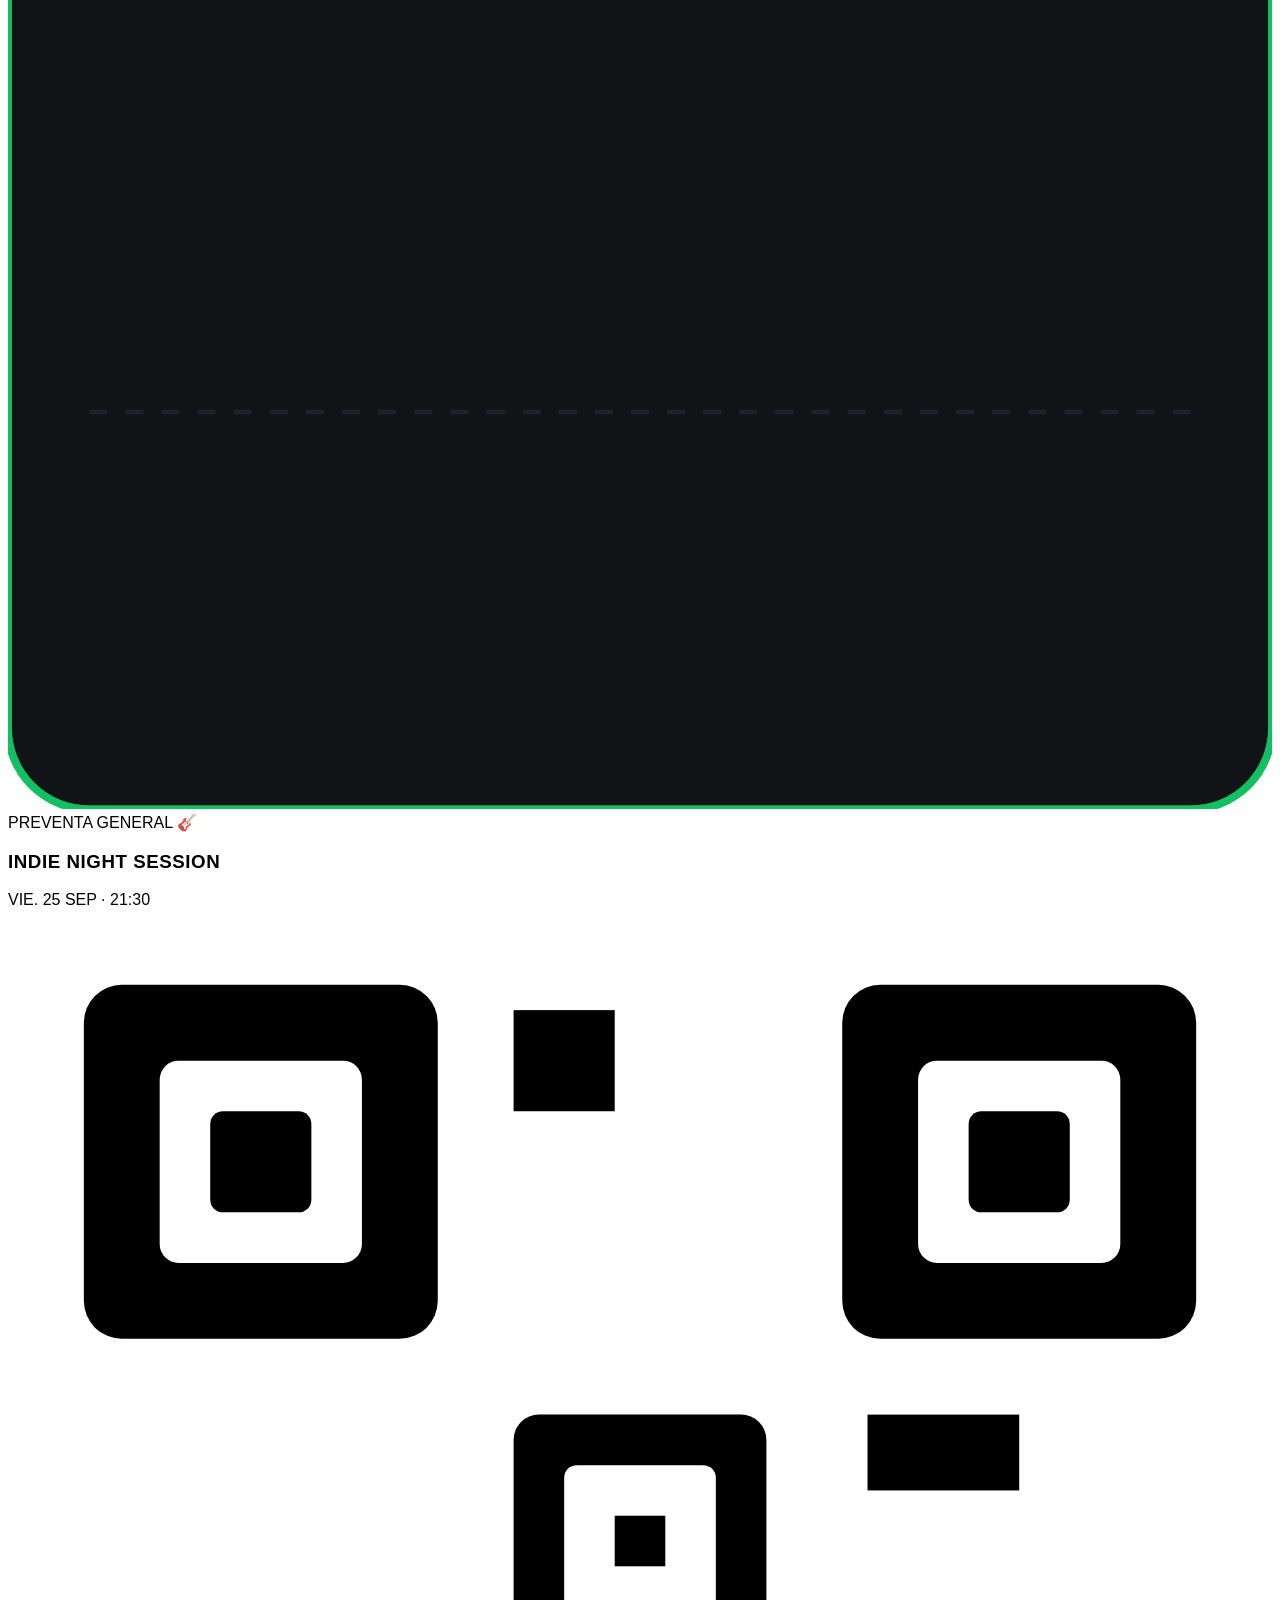
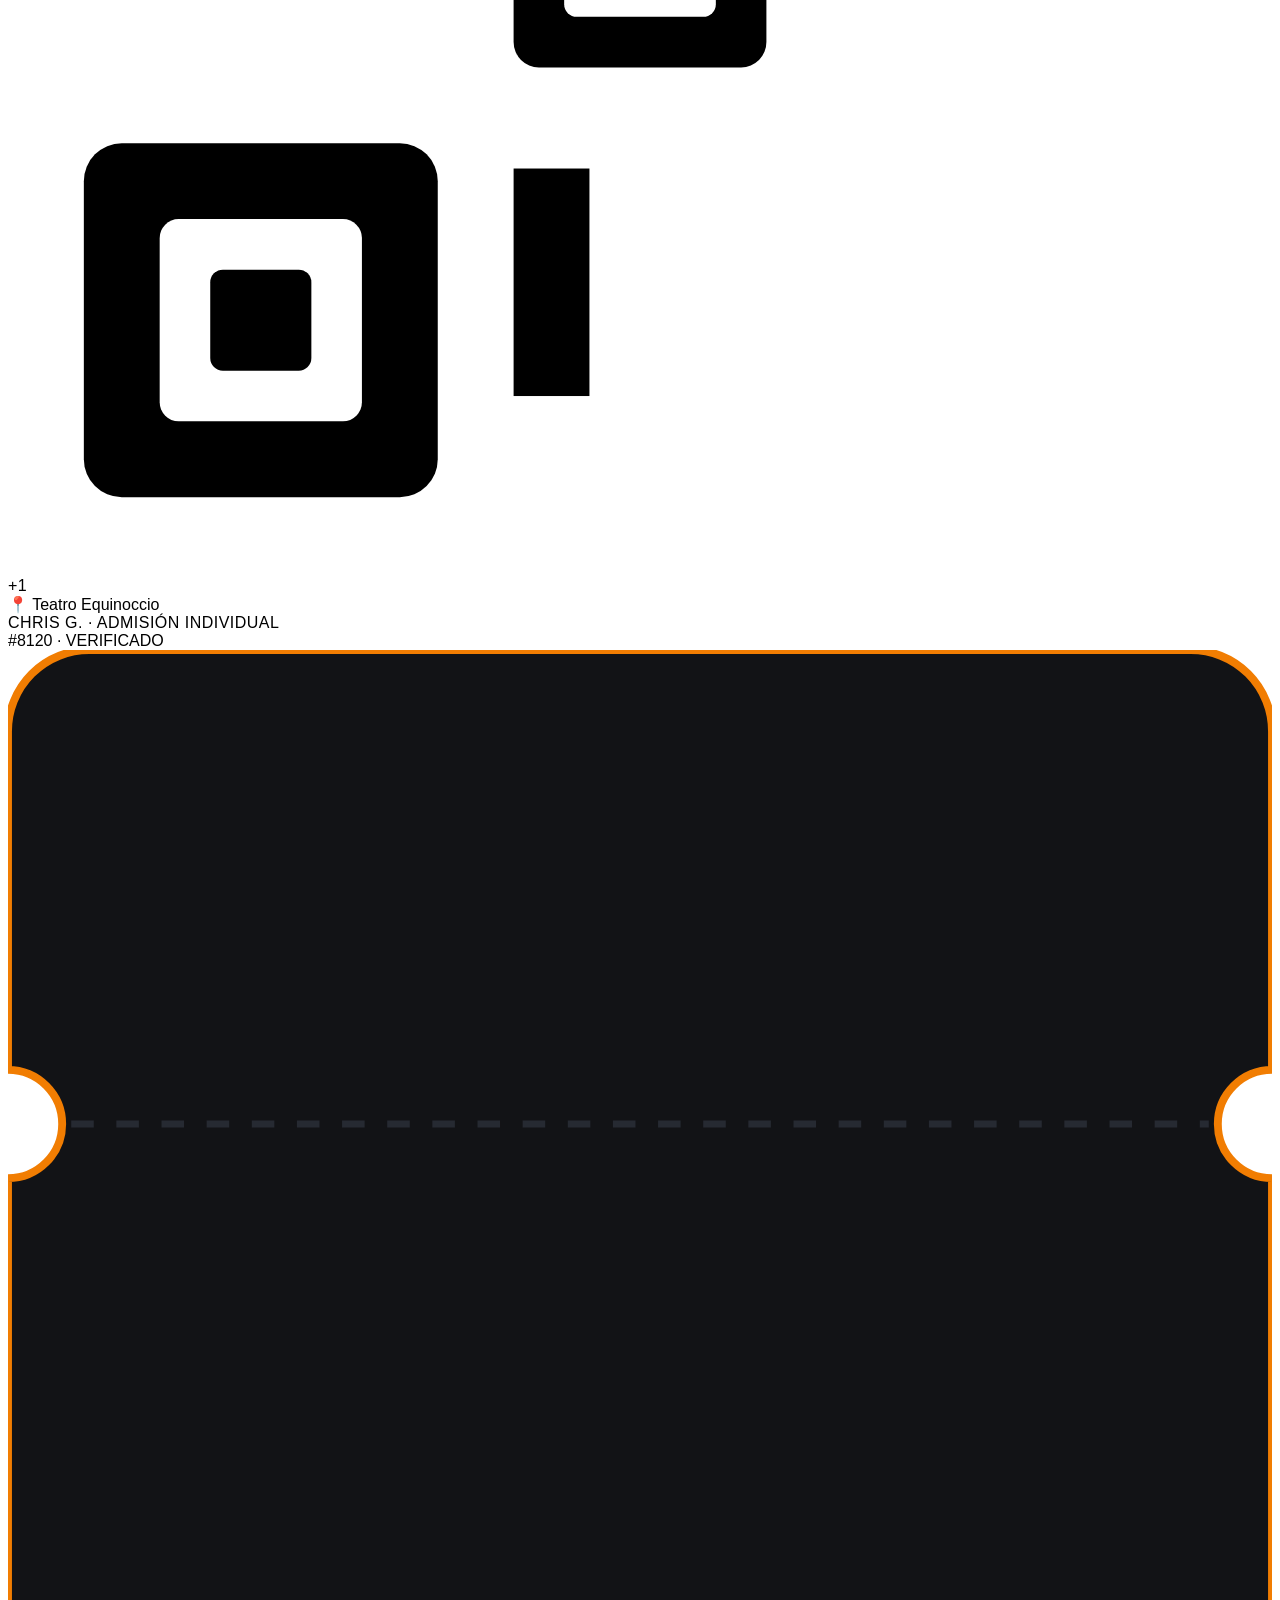
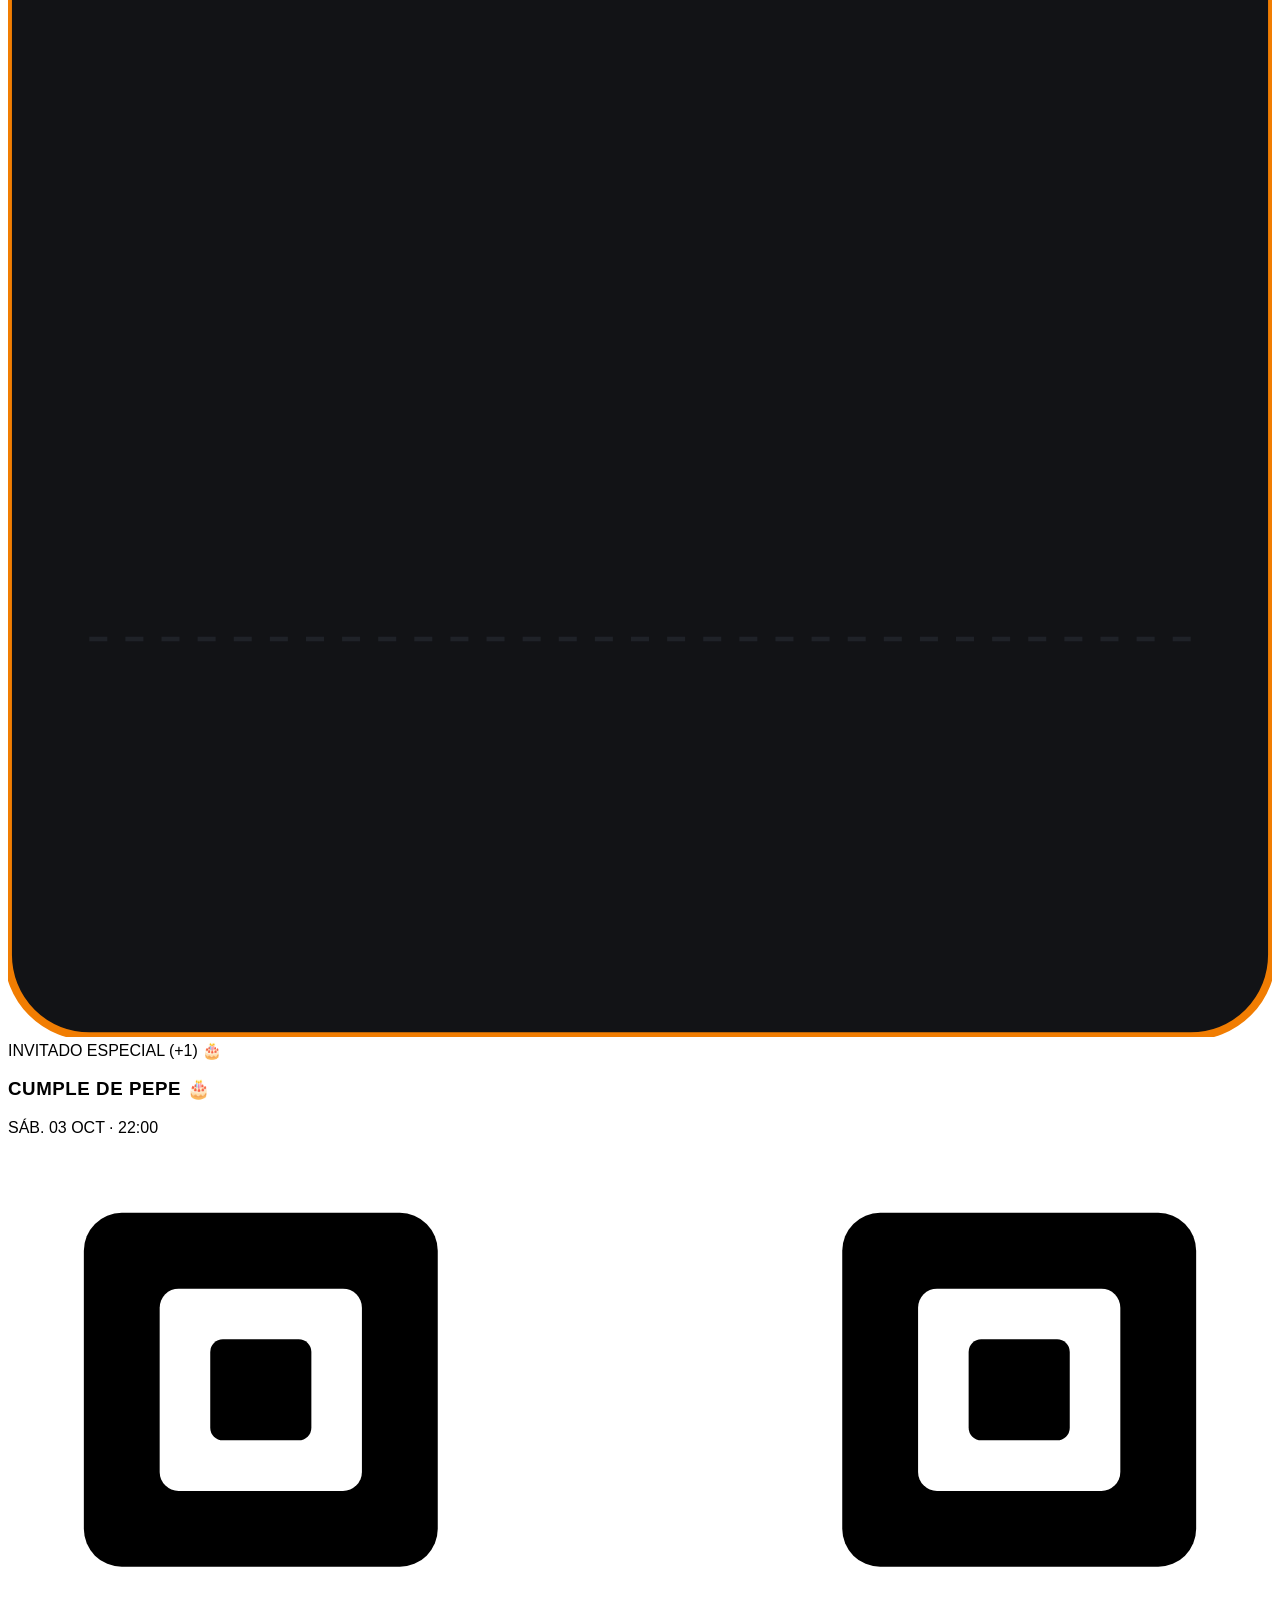
==== commit 86623ae4: "Add files via upload" ====
--- a/index.html
+++ b/index.html
@@ -1,1999 +1,2686 @@
 <!DOCTYPE html>
 <html lang="es">
 <head>
-  <meta charset="UTF-8">
-  <meta name="viewport" content="width=device-width, initial-scale=1.0, maximum-scale=1.0, user-scalable=no">
-  <title>Retro Quiz - Inicio</title>
-  
-  <!-- Tipografías Retrofuturistas Atompunk / Googie & Pixel Art -->
-  <link rel="preconnect" href="https://fonts.googleapis.com">
-  <link rel="preconnect" href="https://fonts.gstatic.com" crossorigin>
-  <link href="https://fonts.googleapis.com/css2?family=Fredoka:wght@500;600;700;800&family=Nunito:wght@600;700;800;900&display=swap" rel="stylesheet">
-  
-  <link rel="stylesheet" href="styles.css">
-
-  <!-- FIREBASE MODULAR SDK (FIRESTORE Y AUTH) -->
-  <script type="module">
-    import { initializeApp } from "https://www.gstatic.com/firebasejs/10.8.0/firebase-app.js";
-    import { getFirestore, doc, setDoc, getDoc, updateDoc, collection, onSnapshot, getDocs, query, orderBy, limit, where, addDoc, increment } from "https://www.gstatic.com/firebasejs/10.8.0/firebase-firestore.js";
-    import { getAuth, signInAnonymously, onAuthStateChanged } from "https://www.gstatic.com/firebasejs/10.8.0/firebase-auth.js";
-
-    // CREDENCIALES OFICIALES DE RETROQUIZ
-    const firebaseConfig = {
-      apiKey: "AIzaSyCNQbCuP9aH0FF9GjRZ_Fa4rmB6Z23ge0s",
-      authDomain: "retroquiz-m2mstudios.firebaseapp.com",
-      projectId: "retroquiz-m2mstudios",
-      storageBucket: "retroquiz-m2mstudios.firebasestorage.app",
-      messagingSenderId: "892576749296",
-      appId: "1:892576749296:web:fc2afde3cdfb83fa8b1435",
-      measurementId: "G-W7KJFFB3FM"
-    };
-
-    const app = initializeApp(firebaseConfig);
-    window.db = getFirestore(app);
-    window.auth = getAuth(app);
-    window.firestoreOps = { doc, setDoc, getDoc, updateDoc, collection, onSnapshot, getDocs, query, orderBy, limit, where, addDoc, increment };
-
-    // Autenticación anónima silenciosa al cargar la web app
-    signInAnonymously(window.auth).catch(err => console.error("Error Auth Firebase:", err));
-
-    onAuthStateChanged(window.auth, (user) => {
-      if (user) {
-        if (!window.state) window.state = {};
-        window.state.userId = user.uid;
-        console.log("Sesión Firebase iniciada. UID:", user.uid);
-        if (typeof syncUserProfileWithCloud === "function") {
-          syncUserProfileWithCloud(user.uid);
-        }
-        if (typeof initRealtimeChallengesListener === "function") {
-          initRealtimeChallengesListener(user.uid);
-        }
-        if (typeof window.hideSplashScreen === "function") {
-          window.hideSplashScreen();
-        }
-      }
-    });
-  </script>
+  <meta charset="UTF-8" />
+  <meta name="viewport" content="width=device-width, initial-scale=1.0, maximum-scale=1.0, user-scalable=no, viewport-fit=cover" />
+  <title>+1 (Más Uno) - Mobile App</title>
+  <!-- Tailwind CSS CDN -->
+  <script src="https://cdn.tailwindcss.com"></script>
+  <!-- Canvas Confetti CDN -->
+  <script src="https://cdn.jsdelivr.net/npm/canvas-confetti@1.9.3/dist/confetti.browser.min.js"></script>
+  <style>
+    @font-face {
+      font-family: 'Antonio';
+      src: url('./assets/fonts/Antonio-Bold.ttf') format('truetype');
+      font-weight: 700;
+      font-style: normal;
+      font-display: swap;
+    }
+    @font-face {
+      font-family: 'Cabinet Grotesk';
+      src: url('./assets/fonts/CabinetGrotesk-Medium.ttf') format('truetype');
+      font-weight: 500;
+      font-style: normal;
+      font-display: swap;
+    }
+    .font-display {
+      font-family: 'Antonio', -apple-system, sans-serif;
+      letter-spacing: 0.03em;
+    }
+    .font-sans {
+      font-family: 'Cabinet Grotesk', -apple-system, sans-serif;
+    }
+    .no-scrollbar::-webkit-scrollbar {
+      display: none;
+    }
+    .no-scrollbar {
+      -ms-overflow-style: none;
+      scrollbar-width: none;
+    }
+    
+    /* Animaciones suaves */
+    @keyframes hudDown {
+      0% { opacity: 0; transform: translateY(-10px); }
+      100% { opacity: 1; transform: translateY(0); }
+    }
+    @keyframes slideUpFade {
+      0% { opacity: 0; transform: translateY(18px); }
+      100% { opacity: 1; transform: translateY(0); }
+    }
+    @keyframes zoomIn {
+      0% { opacity: 0; transform: scale(0.2); }
+      100% { opacity: 1; transform: scale(1); }
+    }
+    @keyframes smoothZoomIn {
+      0% { opacity: 0; transform: scale(0.88); }
+      100% { opacity: 1; transform: scale(1); }
+    }
+    @keyframes cardEnterZoom {
+      0% { opacity: 0; transform: scale(0.92); }
+      100% { opacity: 1; transform: scale(1); }
+    }
+
+    @keyframes modalSlideUp {
+      0% { opacity: 0; transform: translateY(22px); }
+      100% { opacity: 1; transform: translateY(0); }
+    }
+
+    .anim-hud { animation: hudDown 0.35s ease-out forwards; }
+    .anim-greeting { animation: slideUpFade 0.35s ease-out 0.1s both; }
+    .anim-main-card { animation: cardEnterZoom 0.45s cubic-bezier(0.16, 1, 0.3, 1) 0.15s both; }
+    .anim-footer { animation: slideUpFade 0.4s ease-out 0.35s both; }
+    .anim-qr-btn { animation: zoomIn 0.35s cubic-bezier(0.175, 0.885, 0.32, 1.275) 0.45s both; }
+    .anim-bottom-nav { animation: slideUpFade 0.3s ease-out 0.4s both; }
+    .anim-modal-zoom { animation: smoothZoomIn 0.32s cubic-bezier(0.16, 1, 0.3, 1) forwards; }
+    .anim-modal-slide { animation: modalSlideUp 0.22s ease-out forwards; }
+  </style>
 </head>
-<body>
-
-  <!-- PANTALLA DE CARGA (SPLASH SCREEN) -->
-  <div id="appSplashScreen">
-    <img src="assets/splash_screen/splash.webp" alt="RetroQuiz Loading" class="splash-img" onerror="this.onerror=null;this.src='assets/splash_screen/Splash.webp';">
-  </div>
-
-  <!-- Contenedor general centrado con marco de teléfono (toggleable) -->
-  <div class="app-viewport">
+<body class="bg-black text-white min-h-[100dvh] w-full m-0 p-0 overflow-x-hidden font-sans select-none">
+
+  <!-- Contenedor Raíz Nativo (100% Pantalla) -->
+  <div class="w-full min-h-[100dvh] relative bg-black flex flex-col justify-between overflow-hidden">
     
-
-    <!-- Dispositivo / Mockup -->
-    <div class="device-frame" id="deviceFrame">
+    <!-- Fondo de Pantalla: fondo_iniciob.webp con textura abstracta oscura muy sutil -->
+    <div class="absolute inset-0 z-0 bg-cover bg-center opacity-40 pointer-events-none"
+         style="background-image: url('./assets/images/fondo_iniciob.webp');">
+    </div>
+    
+    <!-- Sombra sutil degradada superior para HUD -->
+    <div class="absolute top-0 inset-x-0 h-28 bg-gradient-to-b from-[#000000] via-[#000000]/70 to-transparent pointer-events-none z-10"></div>
+
+    <!-- Contenedor Interior Nativo (overflow-y-auto h-full con pb-28) -->
+    <div class="relative z-20 flex-1 flex flex-col justify-between overflow-y-auto overflow-x-hidden h-full no-scrollbar pb-28 w-full max-w-md mx-auto">
       
-      <!-- Pantalla interna del juego -->
-      <main class="game-screen app-container" id="gameScreen">
-
-        <!-- VISTA 1: HOME (INICIO) -->
-        <div class="screen-view active" id="homeView">
-          <!-- Fondo con la imagen fondo.webp exclusivo del Home -->
-          <div class="screen-background"></div>
-
-          <!-- Capa de decoraciones flotantes exclusivas de Home -->
-          <div class="floating-decorations-layer" id="floatingLayer">
-            <!-- Estrella violeta superior izquierda -->
-            <div class="decor-item star-violet star-left anim-enter-decor" style="--delay: 0.65s; --float-duration: 3.8s;">
-              <svg viewBox="0 0 100 100" class="svg-star">
-                <path d="M50 0 L62 38 L100 50 L62 62 L50 100 L38 62 L0 50 L38 38 Z" fill="url(#violetStarGrad)" stroke="#181414" stroke-width="4" stroke-linejoin="round"/>
-                <defs>
-                  <linearGradient id="violetStarGrad" x1="0%" y1="0%" x2="100%" y2="100%">
-                    <stop offset="0%" stop-color="#C27DF8"/>
-                    <stop offset="100%" stop-color="#8445E6"/>
-                  </linearGradient>
-                </defs>
+      <!-- 1. TOP BAR / HUD -->
+      <header class="anim-hud flex items-center justify-between px-6 pt-[max(1.25rem,env(safe-area-inset-top,0px))] pb-1 w-full">
+        <!-- Logo +1 en color Salmón / Coral #E87A72 -->
+        <div class="flex items-center cursor-pointer">
+          <span class="font-display text-[#E87A72] text-[42px] font-black tracking-tight leading-none">
+            +1
+          </span>
+        </div>
+
+        <!-- Acciones Derecha: Campana con Badge Rojo y Avatar -->
+        <div class="flex items-center space-x-3.5">
+          <!-- Campana con Badge Rojo -->
+          <button id="topBellBtn" class="relative p-1 text-white hover:text-[#E87A72] transition-colors focus:outline-none" onclick="openNotificationsModal()" aria-label="Notificaciones">
+            <svg class="w-6 h-6 fill-current" viewBox="0 0 24 24">
+              <path d="M12 22c1.1 0 2-.9 2-2h-4c0 1.1.9 2 2 2zm6-6v-5c0-3.07-1.63-5.64-4.5-6.32V4c0-.83-.67-1.5-1.5-1.5s-1.5.67-1.5 1.5v.68C7.64 5.36 6 7.92 6 11v5l-2 2v1h16v-1l-2-2zm-2 1H8v-6c0-2.48 1.51-4.5 4-4.5s4 2.02 4 4.5v6z"/>
+            </svg>
+            <span id="topNotifBadge" class="absolute -top-0.5 -right-0.5 bg-[#ff3b30] text-white text-[10px] font-bold rounded-full w-4 h-4 flex items-center justify-center border border-black">
+              3
+            </span>
+          </button>
+
+          <!-- Avatar de Usuario interactivo (Dirige a /profile) -->
+          <button class="relative w-9 h-9 sm:w-10 sm:h-10 rounded-full border-2 border-[#E87A72] bg-[#16171B] overflow-hidden focus:outline-none transition-transform duration-150 hover:scale-105 active:scale-95 cursor-pointer shadow-md flex items-center justify-center p-0" onclick="openProfileScreen()" aria-label="Perfil de usuario">
+            <img src="./assets/images/avatar_chris.png" alt="Chris G." class="w-full h-full rounded-full object-cover">
+          </button>
+        </div>
+      </header>
+
+      <!-- 2. SALUDO PRINCIPAL: HEY, CHRISTIAN -->
+      <div class="anim-greeting px-6 pt-1 pb-1">
+        <h1 class="font-display text-white text-[38px] sm:text-[42px] font-black tracking-tight leading-none uppercase">
+          HEY, CHRISTIAN
+        </h1>
+      </div>
+
+      <!-- 3. ENCABEZADO INDEPENDIENTE: PROXIMOS EVENTOS (FUERA DE LA TARJETA) -->
+      <!-- 3. ENCABEZADO INDEPENDIENTE: PROXIMOS EVENTOS (FUERA DE LA TARJETA) -->
+      <div class="anim-greeting px-6 pt-1 pb-1 mt-2">
+        <h2 class="font-sans text-neutral-400 text-sm sm:text-base font-semibold tracking-wider uppercase m-0 leading-none">
+          PROXIMOS EVENTOS
+        </h2>
+      </div>
+
+      <!-- 4. CARRUSEL COVER FLOW DE TARJETAS COMPLETAS (DESPLAZAMIENTO EN BLOQUE) -->
+      <main class="anim-main-card flex-1 flex flex-col justify-center my-auto py-1">
+        <div class="relative w-full h-[485px] sm:h-[500px] flex items-center justify-center py-2" style="perspective: 1100px;">
+          <div id="coverFlowTrack" class="relative w-full h-full flex items-center justify-center cursor-grab active:cursor-grabbing touch-pan-y">
+            
+            <!-- TARJETA COMPLETA 0: CLUB DUBAI -->
+            <div class="cf-fullcard absolute w-[290px] sm:w-[310px] h-[465px] sm:h-[480px] rounded-[28px] bg-[#181A1E] border-2 sm:border-[2.5px] border-[#E87A72] p-4 flex flex-col justify-between shadow-2xl overflow-hidden cursor-pointer transition-all duration-300 ease-out select-none" onclick="handleCardTap(0)">
+              <!-- Miniatura Superior: Casi Cuadrada (~1:1) -->
+              <div class="relative w-full h-[215px] sm:h-[225px] rounded-2xl overflow-hidden border border-neutral-800 shadow flex flex-col items-center justify-center bg-gradient-to-b from-[#1b003a] via-[#090b1c] to-[#04040a] p-4 flex-shrink-0">
+                <div class="px-3 py-1 bg-[#101026] border border-[#00f3ff] rounded-sm mb-2">
+                  <span class="text-[#00f3ff] font-display text-xs tracking-widest font-black uppercase">
+                    CLUB DUBÁI
+                  </span>
+                </div>
+                <span class="font-display text-white text-lg font-bold tracking-wider uppercase">
+                  VIP NIGHT
+                </span>
+              </div>
+              <!-- Bloque Descriptivo y Metadatos: Posicionado más abajo con espacio negativo -->
+              <div class="w-full flex-1 flex flex-col justify-between pt-3 pb-1">
+                <div class="space-y-1">
+                  <h4 class="font-display text-white text-lg sm:text-xl font-black tracking-tight uppercase leading-tight line-clamp-1">
+                    FLYER VIP: CLUB DUBÁI
+                  </h4>
+                  <!-- Fecha y Horario (la hora debajo de la fecha) -->
+                  <div>
+                    <p class="font-display text-white text-xs sm:text-sm font-bold tracking-wide uppercase">
+                      SÁB. 14 DE SEPTIEMBRE
+                    </p>
+                    <p class="font-sans text-zinc-400 text-xs sm:text-sm font-medium mt-0.5">
+                      22:00 — 04:30
+                    </p>
+                  </div>
+                  <p class="font-sans text-neutral-300 text-xs sm:text-sm font-normal line-clamp-1">
+                    Club Dubái · Sopocachi
+                  </p>
+                  <p class="font-sans text-[#E87A72] text-xs sm:text-sm font-bold tracking-wide">
+                    ÚLTIMOS 18 CUPOS ·
+                  </p>
+                </div>
+                <button onclick="event.stopPropagation(); handleNavigation('/vip/dubai')" class="w-full mt-3 py-3 px-4 rounded-full bg-white hover:bg-neutral-100 text-black font-display text-base font-black tracking-wider uppercase flex items-center justify-center transition-colors shadow-sm active:scale-95 focus:outline-none">
+                  SOLICITAR VIP
+                </button>
+              </div>
+            </div>
+
+            <!-- TARJETA COMPLETA 1: INDIE NIGHT (ACTIVA INICIALMENTE) -->
+            <div class="cf-fullcard absolute w-[290px] sm:w-[310px] h-[465px] sm:h-[480px] rounded-[28px] bg-[#181A1E] border-2 sm:border-[2.5px] border-[#E87A72] p-4 flex flex-col justify-between shadow-2xl overflow-hidden cursor-pointer transition-all duration-300 ease-out select-none" onclick="handleCardTap(1)">
+              <!-- Miniatura Superior: Casi Cuadrada (~1:1) -->
+              <div class="relative w-full h-[215px] sm:h-[225px] rounded-2xl overflow-hidden border border-neutral-800 shadow flex flex-col items-center justify-center bg-gradient-to-b from-[#0c1626] to-[#04070e] p-4 flex-shrink-0">
+                <div class="flex items-center space-x-2 text-3xl mb-2">
+                  <span>🎸</span><span>🎤</span><span>⚡</span>
+                </div>
+                <span class="font-display text-cyan-400 text-lg font-black tracking-widest uppercase">
+                  INDIE LIVE
+                </span>
+              </div>
+              <!-- Bloque Descriptivo y Metadatos: Posicionado más abajo con espacio negativo -->
+              <div class="w-full flex-1 flex flex-col justify-between pt-3 pb-1">
+                <div class="space-y-1">
+                  <h4 class="font-display text-white text-lg sm:text-xl font-black tracking-tight uppercase leading-tight line-clamp-1">
+                    FLYER CONCIERTO: INDIE NIGHT
+                  </h4>
+                  <!-- Fecha y Horario (la hora debajo de la fecha) -->
+                  <div>
+                    <p class="font-display text-white text-xs sm:text-sm font-bold tracking-wide uppercase">
+                      VIE. 20 DE SEPTIEMBRE
+                    </p>
+                    <p class="font-sans text-zinc-400 text-xs sm:text-sm font-medium mt-0.5">
+                      21:00 — 03:00
+                    </p>
+                  </div>
+                  <p class="font-sans text-neutral-300 text-xs sm:text-sm font-normal line-clamp-1">
+                    Teatro Equinoccio · San Miguel
+                  </p>
+                  <p class="font-sans text-[#E87A72] text-xs sm:text-sm font-bold tracking-wide">
+                    ÚLTIMOS 5 CUPOS ·
+                  </p>
+                </div>
+                <button onclick="event.stopPropagation(); handleNavigation('/vip/indie')" class="w-full mt-3 py-3 px-4 rounded-full bg-white hover:bg-neutral-100 text-black font-display text-base font-black tracking-wider uppercase flex items-center justify-center transition-colors shadow-sm active:scale-95 focus:outline-none">
+                  SOLICITAR VIP
+                </button>
+              </div>
+            </div>
+
+            <!-- TARJETA COMPLETA 2: MAMACITA REGGAETON -->
+            <div class="cf-fullcard absolute w-[290px] sm:w-[310px] h-[465px] sm:h-[480px] rounded-[28px] bg-[#181A1E] border-2 sm:border-[2.5px] border-[#E87A72] p-4 flex flex-col justify-between shadow-2xl overflow-hidden cursor-pointer transition-all duration-300 ease-out select-none" onclick="handleCardTap(2)">
+              <!-- Miniatura Superior: Casi Cuadrada (~1:1) -->
+              <div class="relative w-full h-[215px] sm:h-[225px] rounded-2xl overflow-hidden border border-neutral-800 shadow flex flex-col items-center justify-center bg-gradient-to-r from-[#e60050] via-[#850337] to-[#240011] p-4 text-center flex-shrink-0">
+                <div class="flex items-center space-x-1.5 mb-2">
+                  <span class="text-3xl filter drop-shadow">🔥</span>
+                  <span class="text-3xl filter drop-shadow">💃</span>
+                </div>
+                <span class="font-display text-[#fab205] text-xl font-black tracking-widest uppercase leading-tight">
+                  LATIN PERREO
+                </span>
+              </div>
+              <!-- Bloque Descriptivo y Metadatos: Posicionado más abajo con espacio negativo -->
+              <div class="w-full flex-1 flex flex-col justify-between pt-3 pb-1">
+                <div class="space-y-1">
+                  <h4 class="font-display text-white text-lg sm:text-xl font-black tracking-tight uppercase leading-tight line-clamp-1">
+                    FLYER: MAMACITA REGGAETON
+                  </h4>
+                  <!-- Fecha y Horario (la hora debajo de la fecha) -->
+                  <div>
+                    <p class="font-display text-white text-xs sm:text-sm font-bold tracking-wide uppercase">
+                      SÁB. 21 DE SEPTIEMBRE
+                    </p>
+                    <p class="font-sans text-zinc-400 text-xs sm:text-sm font-medium mt-0.5">
+                      22:30 — 05:00
+                    </p>
+                  </div>
+                  <p class="font-sans text-neutral-300 text-xs sm:text-sm font-normal line-clamp-1">
+                    Foro Club · Calacoto
+                  </p>
+                  <p class="font-sans text-[#E87A72] text-xs sm:text-sm font-bold tracking-wide">
+                    ÚLTIMOS 25 CUPOS ·
+                  </p>
+                </div>
+                <button onclick="event.stopPropagation(); handleNavigation('/vip/mamacita')" class="w-full mt-3 py-3 px-4 rounded-full bg-white hover:bg-neutral-100 text-black font-display text-base font-black tracking-wider uppercase flex items-center justify-center transition-colors shadow-sm active:scale-95 focus:outline-none">
+                  SOLICITAR VIP
+                </button>
+              </div>
+            </div>
+
+            <!-- TARJETA COMPLETA 3: BASEMENT AFTER -->
+            <div class="cf-fullcard absolute w-[290px] sm:w-[310px] h-[465px] sm:h-[480px] rounded-[28px] bg-[#181A1E] border-2 sm:border-[2.5px] border-[#E87A72] p-4 flex flex-col justify-between shadow-2xl overflow-hidden cursor-pointer transition-all duration-300 ease-out select-none" onclick="handleCardTap(3)">
+              <!-- Miniatura Superior: Casi Cuadrada (~1:1) -->
+              <div class="relative w-full h-[215px] sm:h-[225px] rounded-2xl overflow-hidden border border-neutral-800 shadow flex flex-col items-center justify-center bg-gradient-to-b from-[#0a0a0f] via-[#11131c] to-[#000000] p-4 flex-shrink-0">
+                <div class="w-11 h-11 border border-[#12c061] rounded-full flex items-center justify-center mb-2">
+                  <span class="font-display text-[#12c061] text-xs font-mono font-bold">135</span>
+                </div>
+                <span class="font-display text-white text-lg font-bold tracking-wider uppercase">
+                  TECHNO AFTER
+                </span>
+              </div>
+              <!-- Bloque Descriptivo y Metadatos: Posicionado más abajo con espacio negativo -->
+              <div class="w-full flex-1 flex flex-col justify-between pt-3 pb-1">
+                <div class="space-y-1">
+                  <h4 class="font-display text-white text-lg sm:text-xl font-black tracking-tight uppercase leading-tight line-clamp-1">
+                    FLYER: BASEMENT AFTER
+                  </h4>
+                  <!-- Fecha y Horario (la hora debajo de la fecha) -->
+                  <div>
+                    <p class="font-display text-white text-xs sm:text-sm font-bold tracking-wide uppercase">
+                      DOM. 22 DE SEPTIEMBRE
+                    </p>
+                    <p class="font-sans text-zinc-400 text-xs sm:text-sm font-medium mt-0.5">
+                      03:00 — 09:00
+                    </p>
+                  </div>
+                  <p class="font-sans text-neutral-300 text-xs sm:text-sm font-normal line-clamp-1">
+                    The Basement Club · Centro
+                  </p>
+                  <p class="font-sans text-[#E87A72] text-xs sm:text-sm font-bold tracking-wide">
+                    ÚLTIMOS 10 CUPOS ·
+                  </p>
+                </div>
+                <button onclick="event.stopPropagation(); handleNavigation('/vip/basement')" class="w-full mt-3 py-3 px-4 rounded-full bg-white hover:bg-neutral-100 text-black font-display text-base font-black tracking-wider uppercase flex items-center justify-center transition-colors shadow-sm active:scale-95 focus:outline-none">
+                  SOLICITAR VIP
+                </button>
+              </div>
+            </div>
+
+          </div>
+        </div>
+
+        <!-- Paginador Dots Centrados -->
+        <div class="flex items-center justify-center space-x-2 mt-3">
+          <button onclick="setFullCard(0)" id="dot0" class="w-1.5 h-1.5 bg-neutral-600 rounded-full transition-all duration-300 focus:outline-none"></button>
+          <button onclick="setFullCard(1)" id="dot1" class="w-2 h-2 bg-white rounded-full transition-all duration-300 focus:outline-none"></button>
+          <button onclick="setFullCard(2)" id="dot2" class="w-1.5 h-1.5 bg-neutral-600 rounded-full transition-all duration-300 focus:outline-none"></button>
+          <button onclick="setFullCard(3)" id="dot3" class="w-1.5 h-1.5 bg-neutral-600 rounded-full transition-all duration-300 focus:outline-none"></button>
+        </div>
+      </main>
+
+      <!-- 4. BARRA DE ACCIÓN FLOTANTE: [ + ] CREAR EVENTO + [ ⛶ ESCANEAR QR ] (INMEDIATAMENTE DEBAJO DEL CARRUSEL) -->
+      <div class="anim-footer px-4 pt-2 pb-2 z-20">
+        <div class="relative w-full h-14 rounded-2xl bg-[#E87A72] p-1.5 flex items-center justify-between shadow-lg">
+          <!-- CREAR EVENTO CON [ + ] -->
+          <button onclick="handleNavigation('/create-event')" class="flex-1 h-full flex items-center justify-center pl-3 pr-1 text-left focus:outline-none group">
+            <span class="font-display text-black text-[24px] sm:text-[26px] font-black tracking-tight uppercase group-hover:scale-[1.02] transition-transform flex items-center space-x-1.5">
+              <span class="text-xl font-bold">[ + ]</span>
+              <span>CREAR EVENTO</span>
+            </span>
+          </button>
+
+          <!-- ESCANEAR QR -->
+          <button onclick="openDoorModal()" class="anim-qr-btn h-full px-3.5 bg-[#101114] hover:bg-[#181a1e] rounded-xl flex items-center space-x-1.5 border border-[#26282E] focus:outline-none active:scale-95 transition-all">
+            <svg class="w-4 h-4 text-white fill-current" viewBox="0 0 24 24">
+              <path d="M3 9h6V3H3v6zm2-4h2v2H5V5zm8-2v6h6V3h-6zm4 4h-2V5h2v2zM3 21h6v-6H3v6zm2-4h2v2H5v-2zm13-2h-2v2h2v-2zm-4 4h-2v2h2v-2zm4 0h-2v2h2v-2zm2-2h-2v2h2v-2zm-6-4h-2v2h2v-2zm2 0h-2v2h2v-2zm2-4h-2v2h2v-2z" />
+            </svg>
+            <span class="font-display text-white text-[12px] sm:text-xs font-bold tracking-wider uppercase whitespace-nowrap">
+              ESCANEAR QR
+            </span>
+          </button>
+        </div>
+      </div>
+
+    </div>
+
+    <!-- 5. BOTTOM NAVIGATION BAR FIJA AL FONDO -->
+    <nav class="anim-bottom-nav fixed bottom-0 inset-x-0 w-full bg-black/95 backdrop-blur-md border-t border-neutral-800/90 px-8 pt-3 pb-[calc(0.75rem+env(safe-area-inset-bottom,0px))] flex items-center justify-between z-40 shadow-[0_-4px_20px_rgba(0,0,0,0.8)]">
+      <div class="w-full max-w-md mx-auto flex items-center justify-between">
+        <!-- Home -->
+        <button class="p-1 text-white hover:scale-110 transition-transform focus:outline-none" onclick="showToast('Ruta: /')">
+          <svg class="w-5 h-5 text-white" fill="none" stroke="currentColor" viewBox="0 0 24 24">
+            <path stroke-linecap="round" stroke-linejoin="round" stroke-width="2.5" d="M3 12l2-2m0 0l7-7 7 7M5 10v10a1 1 0 001 1h3m10-11l2 2m-2-2v10a1 1 0 01-1 1h-3m-6 0a1 1 0 001-1v-4a1 1 0 011-1h2a1 1 0 011 1v4a1 1 0 001 1m-6 0h6" />
+          </svg>
+        </button>
+
+        <!-- Pases / Ticket -->
+        <button class="p-1 text-neutral-400 hover:text-white hover:scale-110 transition-transform focus:outline-none" onclick="openPassScreen()" aria-label="Ver pases">
+          <svg class="w-5 h-5 rotate-45" fill="currentColor" viewBox="0 0 24 24">
+            <path d="M15.5 1h-7A2.5 2.5 0 0 0 6 3.5v17A2.5 2.5 0 0 0 8.5 23h7a2.5 2.5 0 0 0 2.5-2.5v-17A2.5 2.5 0 0 0 15.5 1zm1 19.5a1 1 0 0 1-1 1h-7a1 1 0 0 1-1-1V17h1a1.5 1.5 0 0 0 0-3H7.5V10h1a1.5 1.5 0 0 0 0-3H7.5V3.5a1 1 0 0 1 1-1h7a1 1 0 0 1 1 1V7h-1a1.5 1.5 0 0 0 0 3h1v4h-1a1.5 1.5 0 0 0 0 3h1v3.5z"/>
+          </svg>
+        </button>
+
+        <!-- Buscar / Lupa -->
+        <button class="p-1 text-neutral-400 hover:text-white hover:scale-110 transition-transform focus:outline-none" onclick="openSearchEventsModal()" aria-label="Buscar eventos">
+          <svg class="w-5 h-5" fill="none" stroke="currentColor" viewBox="0 0 24 24">
+            <path stroke-linecap="round" stroke-linejoin="round" stroke-width="2.5" d="M21 21l-6-6m2-5a7 7 0 11-14 0 7 7 0 0114 0z" />
+          </svg>
+        </button>
+      </div>
+    </nav>
+
+    <!-- MODAL BRUTALISTA DE CONSOLA DE PUERTA -->
+    <div id="doorModal" class="hidden fixed inset-0 z-50 flex items-center justify-center p-4 bg-black/80 backdrop-blur-sm transition-all">
+      <div class="relative w-full max-w-xs bg-[#181A1E] border-[1.5px] border-[#E87A72] rounded-2xl p-5 shadow-2xl">
+        <div class="flex items-center space-x-2.5 mb-3">
+          <div class="w-8 h-8 rounded-lg bg-[#E87A72]/20 border border-[#E87A72] flex items-center justify-center text-base">
+            ⚠️
+          </div>
+          <h3 class="font-display text-white text-lg font-black uppercase tracking-tight">
+            CONSOLA DE PUERTA
+          </h3>
+        </div>
+
+        <p class="font-sans text-neutral-300 text-xs leading-relaxed mb-4">
+          <strong class="text-[#E87A72] font-bold block mb-1 font-display tracking-wide text-sm">
+            NO TIENES EVENTOS ACTIVOS.
+          </strong>
+          Crea tu primer evento para poder escanear pases en la puerta.
+        </p>
+
+        <div class="flex flex-col space-y-2">
+          <button onclick="handleNavigation('/create-event'); closeDoorModal();" class="w-full py-2.5 px-3 rounded-xl bg-[#E87A72] text-black font-display text-sm font-black tracking-wider uppercase active:scale-95 transition-all">
+            CREAR EVENTO
+          </button>
+          <button onclick="closeDoorModal()" class="w-full py-2 px-3 rounded-xl bg-[#121316] text-neutral-300 font-display text-xs font-bold tracking-wider uppercase border border-neutral-800 active:scale-95 transition-all">
+            CERRAR
+          </button>
+        </div>
+      </div>
+    </div>
+
+    <!-- MODAL DE DETALLE DEL EVENTO PÚBLICO (TARJETA CENTRADA CON ZOOM-IN SUAVE) -->
+    <div id="eventDetailModal" class="hidden fixed inset-0 z-50 flex items-center justify-center p-4 sm:p-5 select-none overflow-hidden">
+      <!-- Fondo con oscurecimiento y desenfoque intenso (Backdrop Blur) -->
+      <div onclick="closeEventDetail()" class="absolute inset-0 bg-black/75 backdrop-blur-md transition-opacity"></div>
+
+      <!-- Contenedor de la Tarjeta Centrada en Pantalla con Animación Zoom In Suave -->
+      <div id="modalCardContainer" class="anim-modal-zoom relative w-full max-w-[345px] sm:max-w-[360px] max-h-[84%] bg-[#181A1E] border-2 border-[#E87A72] rounded-[28px] p-5 shadow-2xl z-10 flex flex-col overflow-hidden">
+        <!-- Botón de Cierre Superior Derecho (✕) -->
+        <button onclick="closeEventDetail()" aria-label="Cerrar modal" class="absolute top-3.5 right-3.5 w-8 h-8 rounded-full bg-black/60 hover:bg-black/90 text-white/80 hover:text-white flex items-center justify-center text-base z-20 border border-neutral-700/60 focus:outline-none transition-colors">
+          ✕
+        </button>
+
+        <!-- Contenido con scroll vertical -->
+        <div class="overflow-y-auto no-scrollbar pr-1 pb-3 flex-1 min-h-0">
+          <!-- 1. Cabecera Gráfica: Flyer visual -->
+          <div id="modalBanner" class="relative w-full h-[145px] sm:h-[155px] rounded-2xl overflow-hidden border border-neutral-800 shadow mb-3.5 flex-shrink-0">
+          </div>
+
+          <!-- Título Principal y Subtítulo -->
+          <h3 id="modalTitle" class="font-display text-white text-xl sm:text-2xl font-black tracking-tight uppercase leading-tight"></h3>
+          <p id="modalSubtitle" class="font-sans text-[#E87A72] text-xs sm:text-sm font-semibold mt-1"></p>
+
+          <!-- 2. Metadatos Completos -->
+          <div class="mt-3.5 p-3 rounded-xl bg-[#121316] border border-neutral-800 space-y-2">
+            <div class="flex items-center text-white/90 text-xs sm:text-sm font-sans">
+              <span class="w-5 text-center mr-2 text-base">📅</span>
+              <span id="modalDate" class="font-display uppercase tracking-wide font-bold"></span>
+            </div>
+            <div class="flex items-center text-neutral-300 text-xs sm:text-sm font-sans">
+              <span class="w-5 text-center mr-2 text-base">⏰</span>
+              <span id="modalTime" class="font-sans"></span>
+            </div>
+            <div class="flex items-center text-neutral-300 text-xs sm:text-sm font-sans">
+              <span class="w-5 text-center mr-2 text-base text-neutral-500">•</span>
+              <span id="modalAddress" class="font-sans"></span>
+            </div>
+          </div>
+
+          <!-- 3. Sección "Detalles y Motivo" -->
+          <div class="mt-4">
+            <h4 class="font-display text-neutral-400 text-xs font-bold uppercase tracking-wider mb-1.5">
+              DETALLES Y TEMÁTICA
+            </h4>
+            <p id="modalDescription" class="font-sans text-neutral-200 text-xs sm:text-sm leading-relaxed"></p>
+          </div>
+
+          <!-- 4. Sección "Activaciones y Promociones" -->
+          <div class="mt-4">
+            <h4 class="font-display text-neutral-400 text-xs font-bold uppercase tracking-wider mb-2">
+              ACTIVACIONES Y BENEFICIOS VIP
+            </h4>
+            <ul id="modalPromotions" class="space-y-1.5"></ul>
+          </div>
+        </div>
+
+        <!-- 5. Botón de Conversión Fijo al pie del modal: SOLICITAR VIP -->
+        <div class="pt-3 border-t border-neutral-800/80 mt-auto flex-shrink-0">
+          <button id="modalCtaBtn" class="w-full py-3.5 px-4 rounded-full bg-[#E87A72] hover:bg-[#d66f67] text-black font-display text-base font-black tracking-wider uppercase flex items-center justify-center transition-colors shadow-lg active:scale-95 focus:outline-none">
+            SOLICITAR VIP
+          </button>
+        </div>
+      </div>
+    </div>
+
+    <!-- MODAL DE BÚSQUEDA Y DESCUBRIMIENTO DE EVENTOS (SearchEventsModal) -->
+    <div id="searchEventsModal" class="hidden fixed inset-0 z-50 flex flex-col justify-start backdrop-blur-md bg-black/85 select-none overflow-hidden">
+      <div id="searchModalContainer" class="anim-modal-slide w-full max-w-md mx-auto h-full flex flex-col pt-3 px-4 pb-6">
+        <!-- 1. CABECERA CON MARCA Y BOTÓN CANCELAR -->
+        <div class="flex items-center justify-between pb-3 pt-1">
+          <div class="flex items-center space-x-2">
+            <span class="text-[#E87A72] font-display font-black text-2xl tracking-tighter leading-none">+1</span>
+            <span class="font-display text-white text-base font-black tracking-wider uppercase">DESCUBRIR EVENTOS</span>
+          </div>
+          <button onclick="closeSearchEventsModal()" class="py-1.5 px-3 rounded-xl bg-[#16171B] border border-[#26282E] text-neutral-400 hover:text-white hover:border-[#E87A72] font-sans text-xs font-bold uppercase tracking-wider transition-all active:scale-95 focus:outline-none">
+            ✕ CANCELAR
+          </button>
+        </div>
+
+        <!-- 2. BARRA DE BÚSQUEDA PRINCIPAL (INPUT TOP) -->
+        <div class="relative mb-3">
+          <!-- Icono Search -->
+          <div class="absolute inset-y-0 left-0 pl-3.5 flex items-center pointer-events-none text-[#8E8E93]">
+            <svg class="w-4 h-4" fill="none" stroke="currentColor" viewBox="0 0 24 24">
+              <path stroke-linecap="round" stroke-linejoin="round" stroke-width="2.5" d="M21 21l-6-6m2-5a7 7 0 11-14 0 7 7 0 0114 0z"/>
+            </svg>
+          </div>
+
+          <!-- Input -->
+          <input
+            id="searchInputField"
+            type="text"
+            oninput="handleSearchInputChange(event)"
+            placeholder="Buscar por evento, venue o zona..."
+            class="w-full bg-[#16171B] border border-[#26282E] focus:border-[#E87A72] text-white placeholder-[#8E8E93] text-sm font-sans rounded-xl pl-10 pr-10 py-3 outline-none transition-colors"
+          />
+
+          <!-- Botón de Limpieza Rápida -->
+          <button
+            id="searchClearBtn"
+            onclick="clearSearchInput()"
+            aria-label="Limpiar búsqueda"
+            class="hidden absolute inset-y-0 right-0 pr-3 flex items-center text-neutral-400 hover:text-white transition-colors focus:outline-none"
+          >
+            <span class="w-5 h-5 rounded-full bg-neutral-800 flex items-center justify-center text-[11px] font-bold">✕</span>
+          </button>
+        </div>
+
+        <!-- 3. FILTROS RÁPIDOS (CHIPS HORIZONTALES) -->
+        <div id="searchChipsContainer" class="flex items-center space-x-2 overflow-x-auto no-scrollbar pb-3 select-none">
+          <button onclick="setSearchFilter('Todos')" data-filter="Todos" class="search-chip whitespace-nowrap px-3 py-1.5 rounded-xl font-sans text-xs transition-all focus:outline-none flex-shrink-0 bg-[#E87A72] text-black font-bold border border-[#E87A72] shadow-sm">
+            Todos
+          </button>
+          <button onclick="setSearchFilter('Hoy / Esta Noche 🔥')" data-filter="Hoy / Esta Noche 🔥" class="search-chip whitespace-nowrap px-3 py-1.5 rounded-xl font-sans text-xs transition-all focus:outline-none flex-shrink-0 bg-[#16171B] text-[#8E8E93] hover:text-white border border-[#26282E] hover:border-neutral-700">
+            Hoy / Esta Noche 🔥
+          </button>
+          <button onclick="setSearchFilter('Fin de Semana')" data-filter="Fin de Semana" class="search-chip whitespace-nowrap px-3 py-1.5 rounded-xl font-sans text-xs transition-all focus:outline-none flex-shrink-0 bg-[#16171B] text-[#8E8E93] hover:text-white border border-[#26282E] hover:border-neutral-700">
+            Fin de Semana
+          </button>
+          <button onclick="setSearchFilter('Conciertos / Indie')" data-filter="Conciertos / Indie" class="search-chip whitespace-nowrap px-3 py-1.5 rounded-xl font-sans text-xs transition-all focus:outline-none flex-shrink-0 bg-[#16171B] text-[#8E8E93] hover:text-white border border-[#26282E] hover:border-neutral-700">
+            Conciertos / Indie
+          </button>
+          <button onclick="setSearchFilter('Club / Reggaeton')" data-filter="Club / Reggaeton" class="search-chip whitespace-nowrap px-3 py-1.5 rounded-xl font-sans text-xs transition-all focus:outline-none flex-shrink-0 bg-[#16171B] text-[#8E8E93] hover:text-white border border-[#26282E] hover:border-neutral-700">
+            Club / Reggaeton
+          </button>
+          <button onclick="setSearchFilter('Gratis / VIP')" data-filter="Gratis / VIP" class="search-chip whitespace-nowrap px-3 py-1.5 rounded-xl font-sans text-xs transition-all focus:outline-none flex-shrink-0 bg-[#16171B] text-[#8E8E93] hover:text-white border border-[#26282E] hover:border-neutral-700">
+            Gratis / VIP
+          </button>
+        </div>
+
+        <!-- 4. CABECERA DE CONTEO -->
+        <div class="flex items-center justify-between px-1 pb-2">
+          <span id="searchResultsCount" class="font-display text-neutral-400 text-xs font-bold tracking-wider uppercase">
+            CARTELERA (0)
+          </span>
+          <span id="searchQueryIndicator" class="hidden font-sans text-[11px] text-neutral-500 truncate max-w-[180px]"></span>
+        </div>
+
+        <!-- 5. FEED VERTICAL DE RESULTADOS -->
+        <div id="searchResultsList" class="flex-1 overflow-y-auto space-y-2.5 pb-20 pr-0.5">
+          <!-- Se inyecta dinámicamente -->
+        </div>
+
+        <!-- 6. ESTADO VACÍO (EMPTY STATE) -->
+        <div id="searchEmptyState" class="hidden flex flex-col items-center justify-center py-16 px-6 text-center">
+          <div class="w-16 h-16 rounded-full bg-[#16171B] border border-[#26282E] flex items-center justify-center text-neutral-500 mb-4">
+            <svg class="w-8 h-8" fill="none" stroke="currentColor" viewBox="0 0 24 24">
+              <path stroke-linecap="round" stroke-linejoin="round" stroke-width="1.75" d="M21 21l-6-6m2-5a7 7 0 11-14 0 7 7 0 0114 0z"/>
+            </svg>
+          </div>
+          <h3 class="font-display text-white text-lg font-black uppercase tracking-wider max-w-xs leading-snug">
+            NO ENCONTRAMOS EVENTOS CON ESE NOMBRE
+          </h3>
+          <p class="font-sans text-neutral-400 text-xs mt-2 max-w-xs leading-relaxed">
+            Intenta buscar por club o fecha, o selecciona otro filtro rápido.
+          </p>
+          <button onclick="resetSearchFilters()" class="mt-5 px-4 py-2 rounded-xl bg-[#16171B] border border-[#26282E] hover:border-[#E87A72] text-[#E87A72] font-sans text-xs font-bold uppercase tracking-wider transition-all active:scale-95">
+            VER TODOS LOS EVENTOS
+          </button>
+        </div>
+      </div>
+    </div>
+
+    <!-- MODAL DE NOTIFICACIONES DESLIZABLE (NotificationsModal) -->
+    <div id="notificationsModal" class="hidden fixed inset-0 z-50 flex flex-col justify-end sm:justify-center items-center p-0 sm:p-4 select-none overflow-hidden">
+      <!-- Backdrop -->
+      <div onclick="closeNotificationsModal()" class="absolute inset-0 bg-black/85 backdrop-blur-md transition-opacity"></div>
+
+      <!-- Tarjeta Modal Deslizable -->
+      <div id="notificationsModalContainer" class="anim-modal-slide relative w-full max-w-md bg-[#16171B] border border-[#26282E] rounded-t-[28px] sm:rounded-2xl max-h-[85vh] flex flex-col overflow-hidden shadow-2xl z-10">
+        <!-- Tirador móvil -->
+        <div class="w-12 h-1 bg-neutral-700/80 rounded-full mx-auto mt-2.5 mb-1 sm:hidden pointer-events-none"></div>
+
+        <!-- 1. Header del Modal -->
+        <div class="flex items-center justify-between px-5 pt-3 pb-3 border-b border-[#26282E]">
+          <div class="flex items-center space-x-2.5">
+            <h3 class="font-display text-white text-xl font-black tracking-wide uppercase leading-none">
+              NOTIFICACIONES
+            </h3>
+            <span id="notifBadgeCount" class="px-2 py-0.5 rounded-full bg-[#E87A72]/15 border border-[#E87A72]/30 text-[#E87A72] font-display font-bold text-[11px] uppercase tracking-wider">
+              3 NUEVAS
+            </span>
+          </div>
+
+          <div class="flex items-center space-x-2">
+            <button onclick="markAllNotificationsAsRead()" class="text-[11px] font-sans text-neutral-400 hover:text-white transition-colors focus:outline-none">
+              Marcar leídas
+            </button>
+            <button onclick="closeNotificationsModal()" aria-label="Cerrar notificaciones" class="w-8 h-8 rounded-full bg-neutral-900 border border-neutral-800 flex items-center justify-center text-neutral-400 hover:text-white transition-colors active:scale-95 focus:outline-none">
+              ✕
+            </button>
+          </div>
+        </div>
+
+        <!-- 2. Lista Vertical de Notificaciones -->
+        <div id="notificationsList" class="flex-1 overflow-y-auto space-y-3 p-4 pb-8 sm:pb-5">
+          <!-- 1. Invitación a Evento Privado -->
+          <div id="notifItem_1" class="rounded-2xl p-3.5 border bg-[#1A1C22] border-[#2E313A] shadow-md transition-all">
+            <div class="flex items-start space-x-3">
+              <div class="flex-shrink-0 mt-0.5">
+                <div class="w-9 h-9 rounded-xl bg-[#26282E] border border-[#E87A72]/40 flex items-center justify-center text-base">
+                  🎟️
+                </div>
+              </div>
+              <div class="flex-1 min-w-0">
+                <div class="flex items-center justify-between">
+                  <h4 class="font-display text-white text-sm font-bold uppercase tracking-wide leading-tight">
+                    Invitación de Nico V.
+                  </h4>
+                  <span class="font-sans text-[11px] text-[#8E8E93] ml-2 flex-shrink-0">
+                    Hace 15 min
+                  </span>
+                </div>
+                <p class="font-sans text-neutral-300 text-xs mt-1 leading-relaxed">
+                  Te invitó a CUMPLE DE PEPE 🎂 (Viernes 24 Oct · Sopocachi). Tienes pase +1 incluido.
+                </p>
+                <div id="invitationActions_1" class="flex items-center space-x-2 mt-3">
+                  <button onclick="respondInvitation('1', true)" class="py-1.5 px-4 rounded-xl bg-[#E87A72] hover:bg-[#d66f67] text-black font-display text-xs font-black uppercase tracking-wider transition-all active:scale-95 focus:outline-none shadow">
+                    Aceptar
+                  </button>
+                  <button onclick="respondInvitation('1', false)" class="py-1.5 px-3.5 rounded-xl bg-transparent hover:bg-neutral-800 text-[#8E8E93] hover:text-white border border-[#26282E] font-sans text-xs transition-all active:scale-95 focus:outline-none">
+                    Rechazar
+                  </button>
+                </div>
+                <div id="invitationFeedback_1" class="hidden mt-2 text-xs font-sans font-bold text-[#12C061]">
+                  ✓ ¡Aceptaste la invitación! Tu pase está listo.
+                </div>
+              </div>
+            </div>
+          </div>
+
+          <!-- 2. Solicitud VIP Aceptada -->
+          <div id="notifItem_2" class="rounded-2xl p-3.5 border bg-[#1A1C22] border-[#2E313A] shadow-md transition-all">
+            <div class="flex items-start space-x-3">
+              <div class="flex-shrink-0 mt-0.5">
+                <div class="w-9 h-9 rounded-xl bg-[#12C061]/15 border border-[#12C061]/40 flex items-center justify-center text-[#12C061]">
+                  <svg class="w-5 h-5 fill-current" viewBox="0 0 24 24">
+                    <path d="M12 2C6.48 2 2 6.48 2 12s4.48 10 10 10 10-4.48 10-10S17.52 2 12 2zm-2 15l-5-5 1.41-1.41L10 14.17l7.59-7.59L19 8l-9 9z"/>
+                  </svg>
+                </div>
+              </div>
+              <div class="flex-1 min-w-0">
+                <div class="flex items-center justify-between">
+                  <h4 class="font-display text-white text-sm font-bold uppercase tracking-wide leading-tight">
+                    ¡Solicitud Aprobada! 🎉
+                  </h4>
+                  <span class="font-sans text-[11px] text-[#8E8E93] ml-2 flex-shrink-0">
+                    Hace 2 horas
+                  </span>
+                </div>
+                <p class="font-sans text-neutral-300 text-xs mt-1 leading-relaxed">
+                  Club Dubái aprobó tu pase VIP para INDIE NIGHT. Tu QR ya está activo en puerta.
+                </p>
+                <div class="mt-2.5">
+                  <button onclick="closeNotificationsModal(); openPassScreen();" class="inline-flex items-center space-x-1.5 px-3 py-1.5 rounded-lg bg-[#12C061]/15 border border-[#12C061]/40 hover:bg-[#12C061]/25 text-[#12C061] font-sans text-xs font-bold uppercase tracking-wider transition-colors active:scale-95 focus:outline-none">
+                    <span>Ver mi QR</span>
+                    <span>🎟️</span>
+                  </button>
+                </div>
+              </div>
+            </div>
+          </div>
+
+          <!-- 3. Alerta de Racha en Peligro -->
+          <div id="notifItem_3" class="rounded-2xl p-3.5 border bg-[#1A1C22] border-[#2E313A] shadow-md transition-all">
+            <div class="flex items-start space-x-3">
+              <div class="flex-shrink-0 mt-0.5">
+                <div class="w-9 h-9 rounded-xl bg-[#F17D02]/15 border border-[#F17D02]/40 flex items-center justify-center text-base">
+                  🔥
+                </div>
+              </div>
+              <div class="flex-1 min-w-0">
+                <div class="flex items-center justify-between">
+                  <h4 class="font-display text-white text-sm font-bold uppercase tracking-wide leading-tight">
+                    🔥 ¡Mantén viva tu Racha de 4!
+                  </h4>
+                  <span class="font-sans text-[11px] text-[#8E8E93] ml-2 flex-shrink-0">
+                    Ayer
+                  </span>
+                </div>
+                <p class="font-sans text-neutral-300 text-xs mt-1 leading-relaxed">
+                  Tienes una racha de 4 eventos consecutivos. Asiste a un evento este fin de semana para subir a Racha 5 y desbloquear nuevo drop.
+                </p>
+              </div>
+            </div>
+          </div>
+
+          <!-- 4. Confirmación de Acompañante (+1) -->
+          <div id="notifItem_4" class="rounded-2xl p-3.5 border bg-[#121316] border-[#22242A] opacity-85 transition-all">
+            <div class="flex items-start space-x-3">
+              <div class="flex-shrink-0 mt-0.5">
+                <div class="w-9 h-9 rounded-xl bg-neutral-800 border border-neutral-700 flex items-center justify-center text-white text-base">
+                  👥
+                </div>
+              </div>
+              <div class="flex-1 min-w-0">
+                <div class="flex items-center justify-between">
+                  <h4 class="font-display text-white text-sm font-bold uppercase tracking-wide leading-tight">
+                    Tu +1 confirmó asistencia
+                  </h4>
+                  <span class="font-sans text-[11px] text-[#8E8E93] ml-2 flex-shrink-0">
+                    Hace 2 días
+                  </span>
+                </div>
+                <p class="font-sans text-neutral-300 text-xs mt-1 leading-relaxed">
+                  Camila R. aceptó tu pase de acompañante para LATIN PERREO.
+                </p>
+              </div>
+            </div>
+          </div>
+        </div>
+      </div>
+    </div>
+
+    <!-- PANTALLA DE BILLETERA DE TICKETS: /tickets /passes (TicketsScreen) -->
+    <div id="passScreenView" class="hidden fixed inset-0 z-50 bg-[#000000] text-white flex flex-col justify-between overflow-x-hidden h-full no-scrollbar select-none pb-24">
+      
+      <!-- Fondo abstracto con textura sutil fondo_iniciob.webp -->
+      <div class="absolute inset-0 z-0 bg-cover bg-center opacity-40 pointer-events-none" style="background-image: url('./assets/images/fondo_iniciob.webp');"></div>
+
+      <!-- Sombra degradada superior -->
+      <div class="absolute top-0 inset-x-0 h-28 bg-gradient-to-b from-[#000000] via-[#000000]/70 to-transparent pointer-events-none z-10"></div>
+
+      <!-- Contenedor interior estructurado -->
+      <div class="relative z-20 flex-1 flex flex-col justify-between h-full px-4 pt-[max(1.25rem,env(safe-area-inset-top,0px))] pb-2 w-full max-w-md mx-auto">
+        
+        <!-- 1. TOP NAVIGATION BAR -->
+        <header class="flex items-center justify-between pb-1 w-full relative z-30">
+          <!-- Botón de retroceso (←) -->
+          <button onclick="closePassScreen()" aria-label="Regresar a inicio" class="w-10 h-10 rounded-full bg-neutral-900/80 hover:bg-neutral-800 border border-neutral-800 flex items-center justify-center text-white transition-all active:scale-90 focus:outline-none">
+            <span class="text-xl font-bold leading-none">←</span>
+          </button>
+
+          <!-- Título central e indicador de cantidad de pases -->
+          <div class="flex flex-col items-center justify-center text-center">
+            <h1 class="font-display text-white text-xl sm:text-2xl font-black tracking-wide uppercase leading-none">
+              MIS TICKETS
+            </h1>
+            <span class="font-sans text-[11px] text-[#8E8E93] tracking-wider uppercase font-semibold mt-0.5">
+              5 PASES ACTIVOS
+            </span>
+          </div>
+
+          <!-- Espaciador simétrico -->
+          <div class="w-10 h-10"></div>
+        </header>
+
+        <!-- 2. CARRUSEL 3D COVER FLOW DE TICKETS -->
+        <main class="flex-1 flex flex-col items-center justify-center my-auto py-1">
+          <div
+            id="ticketCoverFlowTrack"
+            class="relative w-full h-[450px] flex items-center justify-center py-2"
+            style="perspective: 1200px; transform-style: preserve-3d;"
+          >
+            <!-- TICKET 1: MAMACITA REGGAETON (Accent #E87A72) -->
+            <div class="cf-ticket absolute origin-center will-change-transform w-[280px] h-[440px] flex-shrink-0 cursor-pointer select-none transition-transform duration-300 ease-out" onclick="handleTicketCardTap(0)">
+              <svg viewBox="0 0 280 440" class="absolute inset-0 w-full h-full pointer-events-none overflow-visible filter drop-shadow-2xl">
+                <path d="M 18 0 H 262 A 18 18 0 0 1 280 18 V 93 A 12 12 0 0 0 280 117 V 422 A 18 18 0 0 1 262 440 H 18 A 18 18 0 0 1 0 422 V 117 A 12 12 0 0 0 0 93 V 18 A 18 18 0 0 1 18 0 Z"
+                      fill="#121316" stroke="#E87A72" stroke-width="1.75" stroke-linejoin="round" stroke-linecap="round" />
+                <line x1="14" y1="105" x2="266" y2="105" stroke="#262A32" stroke-width="1.5" stroke-dasharray="5 5" />
+                <line x1="18" y1="352" x2="262" y2="352" stroke="#1F2228" stroke-width="1" stroke-dasharray="4 4" />
               </svg>
-            </div>
-
-            <!-- Estrella brillante (estrella.webp) al costado izquierdo -->
-            <img src="assets/pantalla_inicio/estrella.webp" alt="Brillo" class="decor-item sparkle-left anim-enter-decor" style="--delay: 0.75s; --float-duration: 4.2s;">
-
-            <!-- Estrella violeta superior derecha -->
-            <div class="decor-item star-violet star-right anim-enter-decor" style="--delay: 0.7s; --float-duration: 3.5s;">
-              <svg viewBox="0 0 100 100" class="svg-star">
-                <path d="M50 0 L62 38 L100 50 L62 62 L50 100 L38 62 L0 50 L38 38 Z" fill="url(#violetStarGrad2)" stroke="#181414" stroke-width="4" stroke-linejoin="round"/>
-                <defs>
-                  <linearGradient id="violetStarGrad2" x1="0%" y1="0%" x2="100%" y2="100%">
-                    <stop offset="0%" stop-color="#E28DF8"/>
-                    <stop offset="100%" stop-color="#934EEB"/>
-                  </linearGradient>
-                </defs>
+              <div class="relative z-10 w-full h-full flex flex-col justify-between p-4 pt-4 pb-3.5">
+                <div class="h-[88px] flex flex-col justify-between text-center px-1">
+                  <div class="flex items-center justify-between">
+                    <span class="text-[10px] font-sans font-black tracking-widest uppercase px-2 py-0.5 rounded-full border text-[#E87A72] border-[#E87A72]/40 bg-[#E87A72]/15">
+                      VIP ACCESS (+1)
+                    </span>
+                    <span class="text-xs">🔥</span>
+                  </div>
+                  <h3 class="font-display text-white text-xl sm:text-2xl font-black tracking-tight uppercase leading-none truncate px-1 mt-1">
+                    MAMACITA REGGAETON
+                  </h3>
+                  <div class="flex items-center justify-center space-x-1.5 text-[11px] font-sans text-neutral-300">
+                    <span class="font-bold text-white">SÁB. 19 SEP</span>
+                    <span>·</span>
+                    <span class="text-neutral-400">23:00</span>
+                  </div>
+                </div>
+                <div class="flex-1 flex flex-col items-center justify-center py-2 relative">
+                  <div class="relative w-[180px] h-[180px] flex items-center justify-center">
+                    <div class="absolute top-0 left-0 w-4 h-4 border-t-2 border-l-2 border-[#E87A72] rounded-tl-sm pointer-events-none"></div>
+                    <div class="absolute top-0 right-0 w-4 h-4 border-t-2 border-r-2 border-[#E87A72] rounded-tr-sm pointer-events-none"></div>
+                    <div class="absolute bottom-0 left-0 w-4 h-4 border-b-2 border-l-2 border-[#E87A72] rounded-bl-sm pointer-events-none"></div>
+                    <div class="absolute bottom-0 right-0 w-4 h-4 border-b-2 border-r-2 border-[#E87A72] rounded-br-sm pointer-events-none"></div>
+                    <div class="w-[158px] h-[158px] bg-white rounded-xl p-2.5 shadow-2xl flex items-center justify-center relative overflow-hidden">
+                      <svg class="w-full h-full text-black fill-current" viewBox="0 0 100 100">
+                        <rect width="100" height="100" fill="#FFFFFF" />
+                        <rect x="6" y="6" width="28" height="28" fill="#000000" rx="3" />
+                        <rect x="12" y="12" width="16" height="16" fill="#FFFFFF" rx="1.5" />
+                        <rect x="16" y="16" width="8" height="8" fill="#000000" rx="1" />
+                        <rect x="66" y="6" width="28" height="28" fill="#000000" rx="3" />
+                        <rect x="72" y="12" width="16" height="16" fill="#FFFFFF" rx="1.5" />
+                        <rect x="76" y="16" width="8" height="8" fill="#000000" rx="1" />
+                        <rect x="6" y="66" width="28" height="28" fill="#000000" rx="3" />
+                        <rect x="12" y="72" width="16" height="16" fill="#FFFFFF" rx="1.5" />
+                        <rect x="16" y="76" width="8" height="8" fill="#000000" rx="1" />
+                        <rect x="40" y="8" width="8" height="8" fill="#000000" />
+                        <rect x="52" y="8" width="6" height="14" fill="#000000" />
+                        <rect x="40" y="40" width="20" height="20" fill="#000000" rx="2" />
+                        <rect x="44" y="44" width="12" height="12" fill="#FFFFFF" rx="1" />
+                        <rect x="48" y="48" width="4" height="4" fill="#000000" />
+                        <rect x="68" y="40" width="12" height="6" fill="#000000" />
+                        <rect x="40" y="68" width="6" height="18" fill="#000000" />
+                        <rect x="52" y="68" width="14" height="8" fill="#000000" />
+                        <rect x="68" y="80" width="12" height="12" fill="#000000" />
+                      </svg>
+                      <div class="absolute inset-0 m-auto w-6 h-6 rounded-md bg-[#E87A72] flex items-center justify-center shadow">
+                        <span class="font-display text-black text-[11px] font-black leading-none">+1</span>
+                      </div>
+                    </div>
+                  </div>
+                  <div class="flex items-center space-x-1 text-neutral-400 text-xs font-sans mt-2">
+                    <span class="text-[11px]">📍</span>
+                    <span class="truncate max-w-[210px]">Club Dubái · Sopocachi</span>
+                  </div>
+                </div>
+                <div class="h-[68px] flex flex-col justify-center text-center px-2">
+                  <span class="font-display text-white text-sm font-black tracking-wide uppercase leading-tight">
+                    CHRIS G. · +1 INCLUIDO
+                  </span>
+                  <div class="flex items-center justify-center space-x-1.5 text-[11px] font-sans text-neutral-400 mt-1">
+                    <span class="font-mono font-bold text-neutral-300">#4092</span>
+                    <span>·</span>
+                    <span class="uppercase tracking-wider">VERIFICADO CON GOOGLE</span>
+                  </div>
+                </div>
+              </div>
+            </div>
+
+            <!-- TICKET 2: INDIE NIGHT SESSION (Accent #12C061) -->
+            <div class="cf-ticket absolute origin-center will-change-transform w-[280px] h-[440px] flex-shrink-0 cursor-pointer select-none transition-transform duration-300 ease-out" onclick="handleTicketCardTap(1)">
+              <svg viewBox="0 0 280 440" class="absolute inset-0 w-full h-full pointer-events-none overflow-visible filter drop-shadow-2xl">
+                <path d="M 18 0 H 262 A 18 18 0 0 1 280 18 V 93 A 12 12 0 0 0 280 117 V 422 A 18 18 0 0 1 262 440 H 18 A 18 18 0 0 1 0 422 V 117 A 12 12 0 0 0 0 93 V 18 A 18 18 0 0 1 18 0 Z"
+                      fill="#121316" stroke="#12C061" stroke-width="1.75" stroke-linejoin="round" stroke-linecap="round" />
+                <line x1="14" y1="105" x2="266" y2="105" stroke="#262A32" stroke-width="1.5" stroke-dasharray="5 5" />
+                <line x1="18" y1="352" x2="262" y2="352" stroke="#1F2228" stroke-width="1" stroke-dasharray="4 4" />
               </svg>
-            </div>
-
-            <!-- Rayo amarillo (rayo.webp) al costado derecho -->
-            <img src="assets/pantalla_inicio/rayo.webp" alt="Rayo" class="decor-item rayo-right anim-enter-decor" style="--delay: 0.8s; --float-duration: 3.2s;">
-            
-            <!-- Destellos secundarios sutiles -->
-            <div class="decor-item sparkle-micro micro-1 anim-enter-decor" style="--delay: 0.9s;">✦</div>
-            <div class="decor-item sparkle-micro micro-2 anim-enter-decor" style="--delay: 1.0s;">★</div>
-          </div>
-
-          <!-- 1. BARRA SUPERIOR (HEADER) -->
-          <header class="game-header top-hud anim-enter-top" style="--delay: 0.15s;">
-            <!-- Pastilla de Monedas -->
-            <div class="coin-pill interactive-press" id="btnCoinPill" role="button" tabindex="0" title="Ver Tienda de Monedas">
-              <div class="coin-icon-wrapper">
-                <img src="assets/global/retrocoin.webp" alt="RetroCoin" class="global-retrocoin-img">
-              </div>
-              <span class="coin-amount" id="userCoins">50</span>
-            </div>
-
-            <!-- Botón de Ayuda (?) -->
-            <button class="help-btn interactive-press" id="btnHelp" aria-label="¿Cómo se juega?">
-              <span class="help-btn-icon">?</span>
-            </button>
-          </header>
-
-          <!-- 2. BLOQUE CENTRAL (LOGO Y PERSONAJES) -->
-          <div class="hero-container">
-            <!-- LOGO Y SUBTÍTULO -->
-            <section class="hero-section">
-              <!-- Logo RETRO QUIZ animado -->
-              <div class="logo-container anim-enter-logo" style="--delay: 0.3s;">
-                <img src="assets/pantalla_inicio/logo_retroquiz.webp" alt="Retro Quiz Logo" class="retro-logo-img">
-              </div>
-            </section>
-
-            <!-- 3. PERSONAJES (FLOTANDO Y DINÁMICOS) -->
-            <section class="characters-stage avatar-container anim-enter-chars" style="--delay: 0.55s;" role="button" tabindex="0" title="Ver Perfil">
-              <!-- Personaje Hombre -->
-              <div class="character-wrapper char-hombre-wrap float-hombre" role="button" tabindex="0" title="Ver Perfil">
-                <img src="assets/pantalla_inicio/hombre.webp" alt="Personaje Retro Hombre" class="char-img char-hombre">
-              </div>
-              <!-- Personaje Mujer -->
-              <div class="character-wrapper char-mujer-wrap float-mujer" role="button" tabindex="0" title="Ver Perfil">
-                <img src="assets/pantalla_inicio/mujer.webp" alt="Personaje Retro Mujer" class="char-img char-mujer">
-              </div>
-            </section>
-          </div>
-
-          <!-- 4. BOTONERA DE ACCIÓN -->
-          <section class="actions-section">
-            
-            <!-- Botón Principal "JUGAR ▶" con resalte periódico de rato en rato -->
-            <div class="btn-jugar-container anim-enter-btn-jugar" style="--delay: 0.7s;">
-              <button class="retro-btn btn-jugar periodic-highlight interactive-press" id="btnJugar">
-                <span class="btn-jugar-label">JUGAR</span>
-                <span class="highlight-halo"></span>
-              </button>
-            </div>
-
-            <!-- Fila de Botones Secundarios: DESAFÍOS y RANKING -->
-            <div class="secondary-buttons-row anim-enter-sub-btns" style="--delay: 0.85s;">
-              <!-- Wrapper para alojar el badge flotante en la esquina superior derecha -->
-              <div class="btn-desafios-wrapper">
-                <!-- Botón DESAFÍOS con efecto de reflejo periódico -->
-                <button class="retro-btn btn-desafios periodic-shimmer interactive-press" id="btnDesafios">
-                  <span class="btn-icon"><img src="assets/global/copa.webp" class="btn-asset-icon" alt="Copa"></span>
-                  <span class="btn-text">DESAFÍOS</span>
-                  <!-- Capa para el barrido de reflejo de luz -->
-                  <span class="shimmer-sweep"></span>
-                </button>
-                <!-- Insignia flotante de retos pendientes -->
-                <span class="desafios-badge-count" id="homeDesafiosBadge" style="display: none;">+0</span>
-              </div>
-
-              <!-- Botón RANKING -->
-              <button class="retro-btn btn-ranking interactive-press" id="btnRanking">
-                <span class="btn-icon"><img src="assets/global/ranking.webp" class="btn-asset-icon" alt="Ranking"></span>
-                <span class="btn-text">RANKING</span>
-              </button>
-            </div>
-
-          </section>
-
-          <!-- 5. BARRA DE NAVEGACIÓN INFERIOR (3 Accesos Claros y Equilibrados) -->
-          <nav class="bottom-navbar bottom-nav anim-enter-bottom" style="--delay: 1.0s;">
-            <button class="nav-tab active" data-tab="inicio" id="tabInicio">
-              <div class="nav-icon-wrap">
-                <svg viewBox="0 0 24 24" class="nav-svg">
-                  <path d="M3 9l9-7 9 7v11a2 2 0 0 1-2 2H5a2 2 0 0 1-2-2z" fill="currentColor"/>
-                </svg>
-              </div>
-              <span class="nav-label">Inicio</span>
-            </button>
-
-            <button class="nav-tab" data-tab="tienda" id="tabTienda">
-              <div class="nav-icon-wrap">
-                <svg viewBox="0 0 24 24" class="nav-svg">
-                  <path d="M3 3h18v4H3zM4 7v13h16V7H4zm6 3h4v4h-4z" fill="currentColor"/>
-                </svg>
-              </div>
-              <span class="nav-label">Tienda</span>
-            </button>
-
-            <button class="nav-tab nav-perfil btn-nav-profile" data-tab="perfil" id="tabPerfil">
-              <div class="nav-icon-wrap">
-                <svg viewBox="0 0 24 24" class="nav-svg">
-                  <circle cx="12" cy="7" r="4" fill="currentColor"/>
-                  <path d="M4 21v-2a4 4 0 0 1 4-4h8a4 4 0 0 1 4 4v2z" fill="currentColor"/>
-                </svg>
-              </div>
-              <span class="nav-label">Perfil</span>
-            </button>
-          </nav>
-        </div>
-
-        <!-- VISTA 2: RULETA DE SELECCIÓN (WheelSelectionScreen) -->
-        <div class="screen-view" id="wheelView" style="display: none;">
-          <!-- Fondo Decorativo de la Ruleta -->
-          <div class="wheel-screen-bg">
-
-            <!-- Estrella Googie esquina superior derecha -->
-            <div class="star-decor-top-right">
-              <svg viewBox="0 0 100 100" class="svg-star-top">
-                <path d="M50 0 L62 38 L100 50 L62 62 L50 100 L38 62 L0 50 L38 38 Z" fill="#9B5DE5"/>
+              <div class="relative z-10 w-full h-full flex flex-col justify-between p-4 pt-4 pb-3.5">
+                <div class="h-[88px] flex flex-col justify-between text-center px-1">
+                  <div class="flex items-center justify-between">
+                    <span class="text-[10px] font-sans font-black tracking-widest uppercase px-2 py-0.5 rounded-full border text-[#12C061] border-[#12C061]/40 bg-[#12C061]/15">
+                      PREVENTA GENERAL
+                    </span>
+                    <span class="text-xs">🎸</span>
+                  </div>
+                  <h3 class="font-display text-white text-xl sm:text-2xl font-black tracking-tight uppercase leading-none truncate px-1 mt-1">
+                    INDIE NIGHT SESSION
+                  </h3>
+                  <div class="flex items-center justify-center space-x-1.5 text-[11px] font-sans text-neutral-300">
+                    <span class="font-bold text-white">VIE. 25 SEP</span>
+                    <span>·</span>
+                    <span class="text-neutral-400">21:30</span>
+                  </div>
+                </div>
+                <div class="flex-1 flex flex-col items-center justify-center py-2 relative">
+                  <div class="relative w-[180px] h-[180px] flex items-center justify-center">
+                    <div class="absolute top-0 left-0 w-4 h-4 border-t-2 border-l-2 border-[#12C061] rounded-tl-sm pointer-events-none"></div>
+                    <div class="absolute top-0 right-0 w-4 h-4 border-t-2 border-r-2 border-[#12C061] rounded-tr-sm pointer-events-none"></div>
+                    <div class="absolute bottom-0 left-0 w-4 h-4 border-b-2 border-l-2 border-[#12C061] rounded-bl-sm pointer-events-none"></div>
+                    <div class="absolute bottom-0 right-0 w-4 h-4 border-b-2 border-r-2 border-[#12C061] rounded-br-sm pointer-events-none"></div>
+                    <div class="w-[158px] h-[158px] bg-white rounded-xl p-2.5 shadow-2xl flex items-center justify-center relative overflow-hidden">
+                      <svg class="w-full h-full text-black fill-current" viewBox="0 0 100 100">
+                        <rect width="100" height="100" fill="#FFFFFF" />
+                        <rect x="6" y="6" width="28" height="28" fill="#000000" rx="3" />
+                        <rect x="12" y="12" width="16" height="16" fill="#FFFFFF" rx="1.5" />
+                        <rect x="16" y="16" width="8" height="8" fill="#000000" rx="1" />
+                        <rect x="66" y="6" width="28" height="28" fill="#000000" rx="3" />
+                        <rect x="72" y="12" width="16" height="16" fill="#FFFFFF" rx="1.5" />
+                        <rect x="76" y="16" width="8" height="8" fill="#000000" rx="1" />
+                        <rect x="6" y="66" width="28" height="28" fill="#000000" rx="3" />
+                        <rect x="12" y="72" width="16" height="16" fill="#FFFFFF" rx="1.5" />
+                        <rect x="16" y="76" width="8" height="8" fill="#000000" rx="1" />
+                        <rect x="40" y="8" width="8" height="8" fill="#000000" />
+                        <rect x="40" y="40" width="20" height="20" fill="#000000" rx="2" />
+                        <rect x="44" y="44" width="12" height="12" fill="#FFFFFF" rx="1" />
+                        <rect x="48" y="48" width="4" height="4" fill="#000000" />
+                        <rect x="68" y="40" width="12" height="6" fill="#000000" />
+                        <rect x="40" y="68" width="6" height="18" fill="#000000" />
+                      </svg>
+                      <div class="absolute inset-0 m-auto w-6 h-6 rounded-md bg-[#12C061] flex items-center justify-center shadow">
+                        <span class="font-display text-black text-[11px] font-black leading-none">+1</span>
+                      </div>
+                    </div>
+                  </div>
+                  <div class="flex items-center space-x-1 text-neutral-400 text-xs font-sans mt-2">
+                    <span class="text-[11px]">📍</span>
+                    <span class="truncate max-w-[210px]">Teatro Equinoccio</span>
+                  </div>
+                </div>
+                <div class="h-[68px] flex flex-col justify-center text-center px-2">
+                  <span class="font-display text-white text-sm font-black tracking-wide uppercase leading-tight">
+                    CHRIS G. · ADMISIÓN INDIVIDUAL
+                  </span>
+                  <div class="flex items-center justify-center space-x-1.5 text-[11px] font-sans text-neutral-400 mt-1">
+                    <span class="font-mono font-bold text-neutral-300">#8120</span>
+                    <span>·</span>
+                    <span class="uppercase tracking-wider">VERIFICADO</span>
+                  </div>
+                </div>
+              </div>
+            </div>
+
+            <!-- TICKET 3: CUMPLE DE PEPE (Accent #F17D02) -->
+            <div class="cf-ticket absolute origin-center will-change-transform w-[280px] h-[440px] flex-shrink-0 cursor-pointer select-none transition-transform duration-300 ease-out" onclick="handleTicketCardTap(2)">
+              <svg viewBox="0 0 280 440" class="absolute inset-0 w-full h-full pointer-events-none overflow-visible filter drop-shadow-2xl">
+                <path d="M 18 0 H 262 A 18 18 0 0 1 280 18 V 93 A 12 12 0 0 0 280 117 V 422 A 18 18 0 0 1 262 440 H 18 A 18 18 0 0 1 0 422 V 117 A 12 12 0 0 0 0 93 V 18 A 18 18 0 0 1 18 0 Z"
+                      fill="#121316" stroke="#F17D02" stroke-width="1.75" stroke-linejoin="round" stroke-linecap="round" />
+                <line x1="14" y1="105" x2="266" y2="105" stroke="#262A32" stroke-width="1.5" stroke-dasharray="5 5" />
+                <line x1="18" y1="352" x2="262" y2="352" stroke="#1F2228" stroke-width="1" stroke-dasharray="4 4" />
               </svg>
-            </div>
-
-            <!-- Ola lila base -->
-            <div class="purple-wave-bottom"></div>
-            <div class="sparkle-bottom-right">✦</div>
-
-            <!-- ── Capa de elementos retrofuturistas flotantes ── -->
-            <div class="floating-space-bg">
-
-              <!-- Estrellas Googie de 4 puntas (marfil, lila, amarillo pálido) -->
-              <svg class="wsb-el wsb-star-1 float-slow pulse-star" viewBox="0 0 60 60" xmlns="http://www.w3.org/2000/svg">
-                <path d="M30 0 L36 24 L60 30 L36 36 L30 60 L24 36 L0 30 L24 24 Z" fill="#FDFBF7" opacity="0.75"/>
+              <div class="relative z-10 w-full h-full flex flex-col justify-between p-4 pt-4 pb-3.5">
+                <div class="h-[88px] flex flex-col justify-between text-center px-1">
+                  <div class="flex items-center justify-between">
+                    <span class="text-[10px] font-sans font-black tracking-widest uppercase px-2 py-0.5 rounded-full border text-[#F17D02] border-[#F17D02]/40 bg-[#F17D02]/15">
+                      INVITADO ESPECIAL (+1)
+                    </span>
+                    <span class="text-xs">🎂</span>
+                  </div>
+                  <h3 class="font-display text-white text-xl sm:text-2xl font-black tracking-tight uppercase leading-none truncate px-1 mt-1">
+                    CUMPLE DE PEPE 🎂
+                  </h3>
+                  <div class="flex items-center justify-center space-x-1.5 text-[11px] font-sans text-neutral-300">
+                    <span class="font-bold text-white">SÁB. 03 OCT</span>
+                    <span>·</span>
+                    <span class="text-neutral-400">22:00</span>
+                  </div>
+                </div>
+                <div class="flex-1 flex flex-col items-center justify-center py-2 relative">
+                  <div class="relative w-[180px] h-[180px] flex items-center justify-center">
+                    <div class="absolute top-0 left-0 w-4 h-4 border-t-2 border-l-2 border-[#F17D02] rounded-tl-sm pointer-events-none"></div>
+                    <div class="absolute top-0 right-0 w-4 h-4 border-t-2 border-r-2 border-[#F17D02] rounded-tr-sm pointer-events-none"></div>
+                    <div class="absolute bottom-0 left-0 w-4 h-4 border-b-2 border-l-2 border-[#F17D02] rounded-bl-sm pointer-events-none"></div>
+                    <div class="absolute bottom-0 right-0 w-4 h-4 border-b-2 border-r-2 border-[#F17D02] rounded-br-sm pointer-events-none"></div>
+                    <div class="w-[158px] h-[158px] bg-white rounded-xl p-2.5 shadow-2xl flex items-center justify-center relative overflow-hidden">
+                      <svg class="w-full h-full text-black fill-current" viewBox="0 0 100 100">
+                        <rect width="100" height="100" fill="#FFFFFF" />
+                        <rect x="6" y="6" width="28" height="28" fill="#000000" rx="3" />
+                        <rect x="12" y="12" width="16" height="16" fill="#FFFFFF" rx="1.5" />
+                        <rect x="16" y="16" width="8" height="8" fill="#000000" rx="1" />
+                        <rect x="66" y="6" width="28" height="28" fill="#000000" rx="3" />
+                        <rect x="72" y="12" width="16" height="16" fill="#FFFFFF" rx="1.5" />
+                        <rect x="76" y="16" width="8" height="8" fill="#000000" rx="1" />
+                        <rect x="6" y="66" width="28" height="28" fill="#000000" rx="3" />
+                        <rect x="12" y="72" width="16" height="16" fill="#FFFFFF" rx="1.5" />
+                        <rect x="16" y="76" width="8" height="8" fill="#000000" rx="1" />
+                        <rect x="40" y="40" width="20" height="20" fill="#000000" rx="2" />
+                        <rect x="44" y="44" width="12" height="12" fill="#FFFFFF" rx="1" />
+                        <rect x="48" y="48" width="4" height="4" fill="#000000" />
+                      </svg>
+                      <div class="absolute inset-0 m-auto w-6 h-6 rounded-md bg-[#F17D02] flex items-center justify-center shadow">
+                        <span class="font-display text-black text-[11px] font-black leading-none">+1</span>
+                      </div>
+                    </div>
+                  </div>
+                  <div class="flex items-center space-x-1 text-neutral-400 text-xs font-sans mt-2">
+                    <span class="text-[11px]">📍</span>
+                    <span class="truncate max-w-[210px]">Casa Achumani (Privado)</span>
+                  </div>
+                </div>
+                <div class="h-[68px] flex flex-col justify-center text-center px-2">
+                  <span class="font-display text-white text-sm font-black tracking-wide uppercase leading-tight">
+                    CHRIS G. · +1 INCLUIDO
+                  </span>
+                  <div class="flex items-center justify-center space-x-1.5 text-[11px] font-sans text-neutral-400 mt-1">
+                    <span class="font-mono font-bold text-neutral-300">#1044</span>
+                    <span>·</span>
+                    <span class="uppercase tracking-wider">LISTA PUERTA</span>
+                  </div>
+                </div>
+              </div>
+            </div>
+
+            <!-- TICKET 4: BASEMENT AFTER HOURS (Accent #3344FF) -->
+            <div class="cf-ticket absolute origin-center will-change-transform w-[280px] h-[440px] flex-shrink-0 cursor-pointer select-none transition-transform duration-300 ease-out" onclick="handleTicketCardTap(3)">
+              <svg viewBox="0 0 280 440" class="absolute inset-0 w-full h-full pointer-events-none overflow-visible filter drop-shadow-2xl">
+                <path d="M 18 0 H 262 A 18 18 0 0 1 280 18 V 93 A 12 12 0 0 0 280 117 V 422 A 18 18 0 0 1 262 440 H 18 A 18 18 0 0 1 0 422 V 117 A 12 12 0 0 0 0 93 V 18 A 18 18 0 0 1 18 0 Z"
+                      fill="#121316" stroke="#3344FF" stroke-width="1.75" stroke-linejoin="round" stroke-linecap="round" />
+                <line x1="14" y1="105" x2="266" y2="105" stroke="#262A32" stroke-width="1.5" stroke-dasharray="5 5" />
+                <line x1="18" y1="352" x2="262" y2="352" stroke="#1F2228" stroke-width="1" stroke-dasharray="4 4" />
               </svg>
-
-              <svg class="wsb-el wsb-star-2 float-slow pulse-star" viewBox="0 0 48 48" xmlns="http://www.w3.org/2000/svg">
-                <path d="M24 0 L29 19 L48 24 L29 29 L24 48 L19 29 L0 24 L19 19 Z" fill="#D8B4FE" opacity="0.7"/>
+              <div class="relative z-10 w-full h-full flex flex-col justify-between p-4 pt-4 pb-3.5">
+                <div class="h-[88px] flex flex-col justify-between text-center px-1">
+                  <div class="flex items-center justify-between">
+                    <span class="text-[10px] font-sans font-black tracking-widest uppercase px-2 py-0.5 rounded-full border text-[#5566FF] border-[#3344FF]/40 bg-[#3344FF]/15">
+                      BACKSTAGE PASS
+                    </span>
+                    <span class="text-xs">⚡</span>
+                  </div>
+                  <h3 class="font-display text-white text-xl sm:text-2xl font-black tracking-tight uppercase leading-none truncate px-1 mt-1">
+                    BASEMENT AFTER HOURS
+                  </h3>
+                  <div class="flex items-center justify-center space-x-1.5 text-[11px] font-sans text-neutral-300">
+                    <span class="font-bold text-white">DOM. 11 OCT</span>
+                    <span>·</span>
+                    <span class="text-neutral-400">03:00</span>
+                  </div>
+                </div>
+                <div class="flex-1 flex flex-col items-center justify-center py-2 relative">
+                  <div class="relative w-[180px] h-[180px] flex items-center justify-center">
+                    <div class="absolute top-0 left-0 w-4 h-4 border-t-2 border-l-2 border-[#3344FF] rounded-tl-sm pointer-events-none"></div>
+                    <div class="absolute top-0 right-0 w-4 h-4 border-t-2 border-r-2 border-[#3344FF] rounded-tr-sm pointer-events-none"></div>
+                    <div class="absolute bottom-0 left-0 w-4 h-4 border-b-2 border-l-2 border-[#3344FF] rounded-bl-sm pointer-events-none"></div>
+                    <div class="absolute bottom-0 right-0 w-4 h-4 border-b-2 border-r-2 border-[#3344FF] rounded-br-sm pointer-events-none"></div>
+                    <div class="w-[158px] h-[158px] bg-white rounded-xl p-2.5 shadow-2xl flex items-center justify-center relative overflow-hidden">
+                      <svg class="w-full h-full text-black fill-current" viewBox="0 0 100 100">
+                        <rect width="100" height="100" fill="#FFFFFF" />
+                        <rect x="6" y="6" width="28" height="28" fill="#000000" rx="3" />
+                        <rect x="12" y="12" width="16" height="16" fill="#FFFFFF" rx="1.5" />
+                        <rect x="16" y="16" width="8" height="8" fill="#000000" rx="1" />
+                        <rect x="66" y="6" width="28" height="28" fill="#000000" rx="3" />
+                        <rect x="72" y="12" width="16" height="16" fill="#FFFFFF" rx="1.5" />
+                        <rect x="76" y="16" width="8" height="8" fill="#000000" rx="1" />
+                        <rect x="6" y="66" width="28" height="28" fill="#000000" rx="3" />
+                        <rect x="12" y="72" width="16" height="16" fill="#FFFFFF" rx="1.5" />
+                        <rect x="16" y="76" width="8" height="8" fill="#000000" rx="1" />
+                        <rect x="40" y="40" width="20" height="20" fill="#000000" rx="2" />
+                        <rect x="44" y="44" width="12" height="12" fill="#FFFFFF" rx="1" />
+                        <rect x="48" y="48" width="4" height="4" fill="#000000" />
+                      </svg>
+                      <div class="absolute inset-0 m-auto w-6 h-6 rounded-md bg-[#3344FF] flex items-center justify-center shadow">
+                        <span class="font-display text-white text-[11px] font-black leading-none">+1</span>
+                      </div>
+                    </div>
+                  </div>
+                  <div class="flex items-center space-x-1 text-neutral-400 text-xs font-sans mt-2">
+                    <span class="text-[11px]">📍</span>
+                    <span class="truncate max-w-[210px]">The Vault Club</span>
+                  </div>
+                </div>
+                <div class="h-[68px] flex flex-col justify-center text-center px-2">
+                  <span class="font-display text-white text-sm font-black tracking-wide uppercase leading-tight">
+                    CHRIS G. · ACCESO TOTAL
+                  </span>
+                  <div class="flex items-center justify-center space-x-1.5 text-[11px] font-sans text-neutral-400 mt-1">
+                    <span class="font-mono font-bold text-neutral-300">#9931</span>
+                    <span>·</span>
+                    <span class="uppercase tracking-wider">VERIFICADO</span>
+                  </div>
+                </div>
+              </div>
+            </div>
+
+            <!-- TICKET 5: SPRING FESTIVAL (Accent #FAB205) -->
+            <div class="cf-ticket absolute origin-center will-change-transform w-[280px] h-[440px] flex-shrink-0 cursor-pointer select-none transition-transform duration-300 ease-out" onclick="handleTicketCardTap(4)">
+              <svg viewBox="0 0 280 440" class="absolute inset-0 w-full h-full pointer-events-none overflow-visible filter drop-shadow-2xl">
+                <path d="M 18 0 H 262 A 18 18 0 0 1 280 18 V 93 A 12 12 0 0 0 280 117 V 422 A 18 18 0 0 1 262 440 H 18 A 18 18 0 0 1 0 422 V 117 A 12 12 0 0 0 0 93 V 18 A 18 18 0 0 1 18 0 Z"
+                      fill="#121316" stroke="#FAB205" stroke-width="1.75" stroke-linejoin="round" stroke-linecap="round" />
+                <line x1="14" y1="105" x2="266" y2="105" stroke="#262A32" stroke-width="1.5" stroke-dasharray="5 5" />
+                <line x1="18" y1="352" x2="262" y2="352" stroke="#1F2228" stroke-width="1" stroke-dasharray="4 4" />
               </svg>
-
-              <svg class="wsb-el wsb-star-3 float-slow pulse-star" viewBox="0 0 40 40" xmlns="http://www.w3.org/2000/svg">
-                <path d="M20 0 L24 16 L40 20 L24 24 L20 40 L16 24 L0 20 L16 16 Z" fill="#FFF9C4" opacity="0.65"/>
-              </svg>
-
-              <!-- Chispas / Cruces atómicas -->
-              <span class="wsb-el wsb-cross-1 float-slow">✦</span>
-              <span class="wsb-el wsb-cross-2 float-slow">✚</span>
-              <span class="wsb-el wsb-cross-3 float-slow">✦</span>
-
-              <!-- Círculos orbitales translúcidos (CSS puro) -->
-              <div class="wsb-el wsb-ring-1 float-slow"></div>
-              <div class="wsb-el wsb-ring-2 float-slow"></div>
-              <div class="wsb-el wsb-ring-3 float-slow"></div>
-
-            </div><!-- /floating-space-bg -->
-
-          </div>
-
-          <!-- Encabezado y Navegación de la Ruleta (Safe Area Top Padding: 54px) -->
-          <header class="wheel-header">
-            <!-- Botón Flecha Retorno (Regresa a Home) -->
-            <button class="wheel-btn-back interactive-press" id="btnBackToHome" aria-label="Volver al Inicio" title="Volver al Inicio">
-              <svg viewBox="0 0 24 24" class="back-icon-svg">
-                <path d="M15.41 7.41L14 6l-6 6 6 6 1.41-1.41L10.83 12z" fill="#000000"/>
+              <div class="relative z-10 w-full h-full flex flex-col justify-between p-4 pt-4 pb-3.5">
+                <div class="h-[88px] flex flex-col justify-between text-center px-1">
+                  <div class="flex items-center justify-between">
+                    <span class="text-[10px] font-sans font-black tracking-widest uppercase px-2 py-0.5 rounded-full border text-[#FAB205] border-[#FAB205]/40 bg-[#FAB205]/15">
+                      EARLY BIRD TIER 1
+                    </span>
+                    <span class="text-xs">🌴</span>
+                  </div>
+                  <h3 class="font-display text-white text-xl sm:text-2xl font-black tracking-tight uppercase leading-none truncate px-1 mt-1">
+                    SPRING FESTIVAL ⚡
+                  </h3>
+                  <div class="flex items-center justify-center space-x-1.5 text-[11px] font-sans text-neutral-300">
+                    <span class="font-bold text-white">SÁB. 24 OCT</span>
+                    <span>·</span>
+                    <span class="text-neutral-400">16:00</span>
+                  </div>
+                </div>
+                <div class="flex-1 flex flex-col items-center justify-center py-2 relative">
+                  <div class="relative w-[180px] h-[180px] flex items-center justify-center">
+                    <div class="absolute top-0 left-0 w-4 h-4 border-t-2 border-l-2 border-[#FAB205] rounded-tl-sm pointer-events-none"></div>
+                    <div class="absolute top-0 right-0 w-4 h-4 border-t-2 border-r-2 border-[#FAB205] rounded-tr-sm pointer-events-none"></div>
+                    <div class="absolute bottom-0 left-0 w-4 h-4 border-b-2 border-l-2 border-[#FAB205] rounded-bl-sm pointer-events-none"></div>
+                    <div class="absolute bottom-0 right-0 w-4 h-4 border-b-2 border-r-2 border-[#FAB205] rounded-br-sm pointer-events-none"></div>
+                    <div class="w-[158px] h-[158px] bg-white rounded-xl p-2.5 shadow-2xl flex items-center justify-center relative overflow-hidden">
+                      <svg class="w-full h-full text-black fill-current" viewBox="0 0 100 100">
+                        <rect width="100" height="100" fill="#FFFFFF" />
+                        <rect x="6" y="6" width="28" height="28" fill="#000000" rx="3" />
+                        <rect x="12" y="12" width="16" height="16" fill="#FFFFFF" rx="1.5" />
+                        <rect x="16" y="16" width="8" height="8" fill="#000000" rx="1" />
+                        <rect x="66" y="6" width="28" height="28" fill="#000000" rx="3" />
+                        <rect x="72" y="12" width="16" height="16" fill="#FFFFFF" rx="1.5" />
+                        <rect x="76" y="16" width="8" height="8" fill="#000000" rx="1" />
+                        <rect x="6" y="66" width="28" height="28" fill="#000000" rx="3" />
+                        <rect x="12" y="72" width="16" height="16" fill="#FFFFFF" rx="1.5" />
+                        <rect x="16" y="76" width="8" height="8" fill="#000000" rx="1" />
+                        <rect x="40" y="40" width="20" height="20" fill="#000000" rx="2" />
+                        <rect x="44" y="44" width="12" height="12" fill="#FFFFFF" rx="1" />
+                        <rect x="48" y="48" width="4" height="4" fill="#000000" />
+                      </svg>
+                      <div class="absolute inset-0 m-auto w-6 h-6 rounded-md bg-[#FAB205] flex items-center justify-center shadow">
+                        <span class="font-display text-black text-[11px] font-black leading-none">+1</span>
+                      </div>
+                    </div>
+                  </div>
+                  <div class="flex items-center space-x-1 text-neutral-400 text-xs font-sans mt-2">
+                    <span class="text-[11px]">📍</span>
+                    <span class="truncate max-w-[210px]">Parque Urbano Central</span>
+                  </div>
+                </div>
+                <div class="h-[68px] flex flex-col justify-center text-center px-2">
+                  <span class="font-display text-white text-sm font-black tracking-wide uppercase leading-tight">
+                    CHRIS G. · ENTRADA GENERAL
+                  </span>
+                  <div class="flex items-center justify-center space-x-1.5 text-[11px] font-sans text-neutral-400 mt-1">
+                    <span class="font-mono font-bold text-neutral-300">#5512</span>
+                    <span>·</span>
+                    <span class="uppercase tracking-wider">VERIFICADO</span>
+                  </div>
+                </div>
+              </div>
+            </div>
+          </div>
+
+          <!-- 3. PAGINADOR DE PUNTOS (DOTS) -->
+          <div class="flex items-center justify-center space-x-2 pt-2 pb-1 select-none">
+            <button id="dot_t_0" onclick="setTicketCoverFlow(0)" class="w-6 h-1.5 bg-[#E87A72] rounded-full transition-all duration-300 focus:outline-none"></button>
+            <button id="dot_t_1" onclick="setTicketCoverFlow(1)" class="w-1.5 h-1.5 bg-neutral-700 hover:bg-neutral-500 rounded-full transition-all duration-300 focus:outline-none"></button>
+            <button id="dot_t_2" onclick="setTicketCoverFlow(2)" class="w-1.5 h-1.5 bg-neutral-700 hover:bg-neutral-500 rounded-full transition-all duration-300 focus:outline-none"></button>
+            <button id="dot_t_3" onclick="setTicketCoverFlow(3)" class="w-1.5 h-1.5 bg-neutral-700 hover:bg-neutral-500 rounded-full transition-all duration-300 focus:outline-none"></button>
+            <button id="dot_t_4" onclick="setTicketCoverFlow(4)" class="w-1.5 h-1.5 bg-neutral-700 hover:bg-neutral-500 rounded-full transition-all duration-300 focus:outline-none"></button>
+          </div>
+        </main>
+
+        <!-- 4. ACCIÓN INFERIOR: GUARDAR COPIA EN FOTOS -->
+        <div class="w-full pt-2 pb-2 flex justify-center">
+          <button onclick="downloadPassQr()" class="w-full max-w-[340px] py-3.5 px-4 rounded-2xl bg-white hover:bg-neutral-200 text-black font-display text-base font-black tracking-wider uppercase flex items-center justify-center space-x-2 transition-colors shadow-2xl active:scale-95 focus:outline-none cursor-pointer">
+            <span class="text-lg leading-none">⬇</span>
+            <span>GUARDAR COPIA EN FOTOS</span>
+          </button>
+        </div>
+
+        <!-- 5. BOTTOM NAVIGATION BAR FIJA (Pases Activo) -->
+        <nav class="fixed bottom-0 inset-x-0 w-full bg-black/95 backdrop-blur-md border-t border-neutral-800/90 px-8 pt-3 pb-[calc(0.75rem+env(safe-area-inset-bottom,0px))] flex items-center justify-between z-40 shadow-[0_-4px_20px_rgba(0,0,0,0.8)]">
+          <div class="w-full max-w-md mx-auto flex items-center justify-between">
+            <!-- Home -->
+            <button class="p-1 text-neutral-400 hover:text-white hover:scale-110 transition-transform focus:outline-none" onclick="closePassScreen()" aria-label="Inicio">
+              <svg class="w-5 h-5" fill="none" stroke="currentColor" viewBox="0 0 24 24">
+                <path stroke-linecap="round" stroke-linejoin="round" stroke-width="2" d="M3 12l2-2m0 0l7-7 7 7M5 10v10a1 1 0 001 1h3m10-11l2 2m-2-2v10a1 1 0 01-1 1h-3m-6 0a1 1 0 001-1v-4a1 1 0 011-1h2a1 1 0 011 1v4a1 1 0 001 1m-6 0h6" />
               </svg>
             </button>
-          </header>
-
-          <!-- Escenario de la Ruleta -->
-          <section class="wheel-stage">
-            <!-- Marcador Triangular Superior (Indicador de aguja negro apuntando hacia abajo) -->
-            <div class="wheel-pointer-container">
-              <div class="wheel-pointer-triangle"></div>
-            </div>
-
-            <!-- Contenedor del Disco Rotatorio Ruleta WebP -->
-            <div class="wheel-disc-wrapper">
-              <div class="wheel-disc" id="wheelDisc">
-                <img src="assets/pantalla_ruleta/ruleta_todo.webp" alt="Ruleta Retro Quiz" class="wheel-disc-img" id="wheelDiscImg">
-                
-                <!-- Núcleo Central Negro 'GIRAR' (Fijo en el centro exacto) -->
-                <button class="wheel-center-hub interactive-press spin-btn" id="btnGirarWheel" aria-label="Girar Ruleta">
-                  <span id="btnGirarLabel">GIRAR</span>
-                </button>
-              </div>
-
-              <!-- Capa de Humo Mágico & Partículas de Recompensa -->
-              <div class="magic-smoke-overlay" id="magicSmokeOverlay"></div>
-            </div>
-          </section>
-
-          <!-- Sistema de Tiros & Anuncio Recompensado -->
-          <section class="shots-system-section">
-            <!-- Contador de Energía / Tiros -->
-            <div class="shots-counter-pill" id="shotsPill">
-              <span class="shots-text">TIROS DISPONIBLES: <strong id="shotsAvailable">3</strong>/3</span>
-            </div>
-
-            <!-- Recarga Temporizador (Visible solo cuando tiros = 0) -->
-            <div class="reload-timer-box hidden" id="reloadTimerBox">
-              <span class="timer-icon">⏳</span>
-              <span class="timer-text"><strong id="reloadTimerCountdown">Recarga en: 03:00:00</strong></span>
-            </div>
-
-            <!-- Botón Anuncio Recompensado (Rewarded Ad) -->
-            <button class="btn-rewarded-ad interactive-press" id="btnWatchAd">
-              <span class="ad-icon"><img src="assets/global/tv.webp" class="btn-asset-icon" alt="TV"></span>
-              <span class="ad-text">+1 TIRO EXTRA <small>(Ver Anuncio)</small></span>
-            </button>
-          </section>
-
-          <!-- Botón Inferior Mi Coleccion -->
-          <footer class="wheel-footer-section">
-            <button class="btn-ver-progreso interactive-press" id="btnVerProgreso">
-              MI COLECCIÓN
-            </button>
-          </footer>
-        </div>
-
-        <!-- VISTA 3: PANTALLA DE PROGRESIÓN Y COLECCIÓN (#collectionView) -->
-        <div class="screen-view" id="collectionView" style="display: none;">
-          <!-- Fondo Pastel de la Colección -->
-          <div class="collection-screen-bg">
-            <div class="collection-sparkle sparkle-top-left">✦</div>
-            <div class="collection-sparkle sparkle-mid-right">✦</div>
-            <div class="collection-sparkle sparkle-bottom-center">✦</div>
-          </div>
-
-          <!-- Encabezado de Colección (Safe Area Top Padding: 54px) -->
-          <header class="collection-header">
-            <!-- Botón Volver (<) a la Ruleta -->
-            <button class="collection-btn-back interactive-press" id="btnBackFromCollection" aria-label="Volver a la Ruleta" title="Volver">
-              <svg viewBox="0 0 24 24" class="back-icon-svg">
-                <path d="M15.41 7.41L14 6l-6 6 6 6 1.41-1.41L10.83 12z" fill="#FFFFFF"/>
+
+            <!-- Pases / Ticket (Activo) -->
+            <button class="p-1 text-white hover:scale-110 transition-transform focus:outline-none" aria-label="Billetera de pases">
+              <svg class="w-5 h-5 rotate-45 text-white" fill="currentColor" viewBox="0 0 24 24">
+                <path d="M15.5 1h-7A2.5 2.5 0 0 0 6 3.5v17A2.5 2.5 0 0 0 8.5 23h7a2.5 2.5 0 0 0 2.5-2.5v-17A2.5 2.5 0 0 0 15.5 1zm1 19.5a1 1 0 0 1-1 1h-7a1 1 0 0 1-1-1V17h1a1.5 1.5 0 0 0 0-3H7.5V10h1a1.5 1.5 0 0 0 0-3H7.5V3.5a1 1 0 0 1 1-1h7a1 1 0 0 1 1 1V7h-1a1.5 1.5 0 0 0 0 3h1v4h-1a1.5 1.5 0 0 0 0 3h1v3.5z"/>
               </svg>
             </button>
 
-            <!-- Título Pixelado -->
-            <h1 class="collection-title">MIS COLECCIONES</h1>
-
-            <!-- Círculo / Pastilla de Monedas -->
-            <div class="collection-coin-circle" id="coinCircleCollection" title="Monedas">
-              <img src="assets/global/retrocoin.webp" alt="RetroCoin" class="global-retrocoin-img mini-coin">
-              <span class="collection-coin-amount" id="userCoinsCollection">0</span>
-            </div>
-          </header>
-
-          <!-- Subtítulo con estrellas decorativas -->
-          <div class="collection-subtitle-wrap">
-            <span class="decor-star star-sub-left">★</span>
-            <p class="collection-subtitle">Domina temáticas exclusivas y completa tus álbumes</p>
-            <span class="decor-star star-sub-right">★</span>
-          </div>
-
-          <!-- Lista de 6 Tarjetas de Temáticas -->
-          <section class="collection-cards-list" id="collectionCardsList">
-          </section>
-        </div>
-
-        <!-- VISTA 4: PANTALLA DE TRIVIA / PREGUNTAS (#triviaView) -->
-        <div class="screen-view" id="triviaView" style="display: none;">
-          <!-- Fondo dinámico con color base por categoría -->
-          <div class="trivia-screen-bg" id="triviaScreenBg"></div>
-
-          <!-- Capa Túnel Espacial Warp 3D -->
-          <div class="space-warp-bg" aria-hidden="true">
-            <div class="warp-particle wp-1"></div>
-            <div class="warp-particle wp-2"></div>
-            <div class="warp-particle wp-3"></div>
-            <div class="warp-particle wp-4"></div>
-            <div class="warp-particle wp-5"></div>
-            <div class="warp-particle wp-6"></div>
-            <div class="warp-particle wp-7"></div>
-            <div class="warp-particle wp-8"></div>
-            <div class="warp-particle wp-9"></div>
-            <div class="warp-particle wp-10"></div>
-            <div class="warp-particle wp-11"></div>
-            <div class="warp-particle wp-12"></div>
-            <div class="warp-particle wp-13"></div>
-            <div class="warp-particle wp-14"></div>
-            <div class="warp-particle wp-15"></div>
-            <div class="warp-particle wp-16"></div>
-            <div class="warp-particle wp-17"></div>
-            <div class="warp-particle wp-18"></div>
-            <div class="warp-particle wp-19"></div>
-            <div class="warp-particle wp-20"></div>
-            <div class="warp-particle wp-21"></div>
-            <div class="warp-particle wp-22"></div>
-          </div>
-
-          <!-- Capa de Alerta Sirena (.siren-panic activa esta capa parpadeante) -->
-          <div class="trivia-siren-overlay" id="triviaSirenOverlay"></div>
-
-          <!-- Barra Superior HUD -->
-          <header class="trivia-hud-header">
-            <!-- Esquina Izquierda: Pastilla Retro de RetroCoins de la ronda actual -->
-            <div class="round-coin-counter-pill" id="roundCoinCounter" title="RetroCoins acumuladas en esta ronda">
-              <img src="assets/global/retrocoin.webp" alt="RetroCoin" class="round-coin-icon">
-              <span class="round-coin-amount" id="roundCoinCounterVal">0</span>
-            </div>
-
-            <!-- Centro: Progreso de preguntas 1/10 -->
-            <div class="trivia-progress-counter" id="triviaProgressCounter">
-              <span class="q-current" id="triviaQCurrent">1</span>
-              <span class="q-slash">/</span>
-              <span class="q-total" id="triviaQTotal">10</span>
-            </div>
-
-            <!-- Derecha: Píldora Amarilla de Tiempo -->
-            <div class="trivia-timer-pill" id="triviaTimerPill">
-              <svg viewBox="0 0 24 24" class="timer-icon-svg">
-                <circle cx="12" cy="13" r="8" fill="none" stroke="#181414" stroke-width="2.5"/>
-                <line x1="12" y1="13" x2="12" y2="8" stroke="#181414" stroke-width="2.5" stroke-linecap="round"/>
-                <line x1="12" y1="13" x2="15.5" y2="13" stroke="#181414" stroke-width="2.5" stroke-linecap="round"/>
-                <line x1="12" y1="3" x2="12" y2="5" stroke="#181414" stroke-width="2.5" stroke-linecap="round"/>
-                <line x1="10" y1="2" x2="14" y2="2" stroke="#181414" stroke-width="2.5" stroke-linecap="round"/>
+            <!-- Buscar / Lupa -->
+            <button class="p-1 text-neutral-400 hover:text-white hover:scale-110 transition-transform focus:outline-none" onclick="closePassScreen(); openSearchEventsModal();" aria-label="Buscar eventos">
+              <svg class="w-5 h-5" fill="none" stroke="currentColor" viewBox="0 0 24 24">
+                <path stroke-linecap="round" stroke-linejoin="round" stroke-width="2" d="M21 21l-6-6m2-5a7 7 0 11-14 0 7 7 0 0114 0z" />
               </svg>
-              <span class="timer-seconds-num" id="triviaTimerSecs">15</span>
-            </div>
-          </header>
-
-          <!-- Barra horizontal de tiempo restante -->
-          <div class="trivia-timer-track-wrap">
-            <div class="trivia-timer-track">
-              <div class="trivia-timer-fill" id="triviaTimerFill" style="width: 100%;"></div>
-            </div>
-          </div>
-
-          <!-- Debajo de la barra de tiempo: 3 corazones de vidas centrados -->
-          <div class="trivia-hearts-row-wrap">
-            <div class="trivia-hearts-container" id="triviaHeartsContainer" title="Vidas">
-              <span class="hud-heart active" data-heart="1">
-                <svg viewBox="0 0 24 24" class="svg-heart">
-                  <path d="M12 21.35l-1.45-1.32C5.4 15.36 2 12.28 2 8.5 2 5.42 4.42 3 7.5 3c1.74 0 3.41.81 4.5 2.09C13.09 3.81 14.76 3 16.5 3 19.58 3 22 5.42 22 8.5c0 3.78-3.4 6.86-8.55 11.54L12 21.35z"/>
-                </svg>
+            </button>
+          </div>
+        </nav>
+
+      </div>
+    </div>
+
+    <!-- PANTALLA DE CREACIÓN DE EVENTOS: /create-event (CreateEventScreen) -->
+    <div id="createEventScreenView" class="hidden fixed inset-0 z-50 bg-[#000000] text-white flex flex-col justify-between overflow-y-auto overflow-x-hidden h-full no-scrollbar select-none pb-28" style="background-image: url('./assets/images/fondo_c.webp'); background-size: 100% auto; background-repeat: repeat-y; background-position: top center; background-attachment: local;">
+      
+      <!-- Sombra degradada superior -->
+      <div class="absolute top-0 inset-x-0 h-28 bg-gradient-to-b from-[#000000] via-[#000000]/70 to-transparent pointer-events-none z-10"></div>
+
+      <!-- Contenedor interior estructurado -->
+      <div class="relative z-20 flex-1 flex flex-col w-full max-w-md mx-auto px-5 pt-[max(1.25rem,env(safe-area-inset-top,0px))] pb-6">
+        
+        <!-- 1. TOP NAVIGATION BAR -->
+        <header class="flex items-center justify-between pb-3 w-full relative z-30">
+          <!-- Botón de retroceso (←) -->
+          <button onclick="closeCreateEventScreen()" aria-label="Regresar a inicio" class="w-10 h-10 rounded-full bg-neutral-900/80 hover:bg-neutral-800 border border-neutral-800 flex items-center justify-center text-white/90 hover:text-white transition-all active:scale-90 focus:outline-none">
+            <span class="text-xl font-bold leading-none">←</span>
+          </button>
+
+          <!-- Título Clickeable: CREAR EVENTO (Abre Modal de Buenas Prácticas) -->
+          <button onclick="openBestPracticesModal()" class="flex items-center space-x-1.5 focus:outline-none group px-2 py-1 rounded-lg hover:bg-white/5 transition-colors">
+            <h1 class="font-display text-white text-xl sm:text-2xl font-black tracking-wider uppercase">
+              CREAR EVENTO
+            </h1>
+            <span class="text-neutral-500 group-hover:text-neutral-300 text-xs font-bold leading-none transition-colors">
+              ⓘ
+            </span>
+          </button>
+
+          <!-- Botón de Compartir (Deshabilitado antes de publicar) -->
+          <button id="shareEventTopBtn" onclick="handleShareEvent()" aria-label="Compartir evento" disabled class="w-10 h-10 rounded-full border border-neutral-900 bg-neutral-950 text-[#52525B] flex items-center justify-center transition-all focus:outline-none cursor-not-allowed pointer-events-none">
+            <svg class="w-4 h-4 fill-none stroke-current" viewBox="0 0 24 24" stroke-width="2.5" stroke-linecap="round" stroke-linejoin="round">
+              <line x1="7" y1="17" x2="17" y2="7" />
+              <polyline points="7 7 17 7 17 17" />
+            </svg>
+          </button>
+        </header>
+
+        <!-- 2. FORMULARIO PRINCIPAL EN SCROLL -->
+        <main class="flex-1 flex flex-col space-y-4 pt-1">
+          
+          <!-- CAMPO 1: ARTE DEL EVENTO (UPLOADER CASI CUADRADO) -->
+          <div class="flex flex-col items-center">
+            <input type="file" id="createArtFileInput" accept="image/*" class="hidden" onchange="handleArtFileSelected(event)" />
+            
+            <div onclick="document.getElementById('createArtFileInput').click()" class="relative w-full aspect-square max-w-[320px] rounded-2xl overflow-hidden bg-[#16171B] border-2 border-dashed border-[#26282E] hover:border-[#E87A72]/60 flex flex-col items-center justify-center cursor-pointer group transition-colors shadow-2xl">
+              <img id="createArtPreviewImg" src="./assets/images/pantalla_crear_evento.webp" alt="Arte del evento" class="w-full h-full object-cover group-hover:scale-105 transition-transform duration-300" />
+              <div class="absolute inset-0 bg-black/40 opacity-0 group-hover:opacity-100 flex items-center justify-center transition-opacity">
+                <span class="font-display text-white text-xs font-black px-3.5 py-1.5 rounded-full bg-black/80 border border-neutral-700 uppercase tracking-wider">
+                  CAMBIAR ARTE
+                </span>
+              </div>
+            </div>
+          </div>
+
+          <!-- CAMPO 2: NOMBRE DEL EVENTO -->
+          <div class="space-y-1.5">
+            <label class="font-display text-white text-xs font-bold tracking-wider uppercase block">
+              NOMBRE DEL EVENTO
+            </label>
+            <input type="text" id="createEventNameInput" placeholder="Ej. FIESTA DE PEPE ⚡" class="w-full h-12 px-4 rounded-xl bg-[#16171B] border border-[#26282E] focus:border-[#E87A72] text-white placeholder-[#8E8E93] font-sans text-sm outline-none transition-colors" />
+          </div>
+
+          <!-- CAMPO 3: FECHA Y HORARIOS (2 COLUMNAS) -->
+          <div class="grid grid-cols-2 gap-3">
+            <!-- Columna Inicio -->
+            <div class="space-y-1.5">
+              <label class="font-display text-neutral-300 text-xs font-bold tracking-wider uppercase block">
+                INICIO
+              </label>
+              <input type="date" value="2026-09-20" class="w-full h-11 px-3 rounded-xl bg-[#16171B] border border-[#26282E] focus:border-[#E87A72] text-white font-sans text-xs outline-none" />
+              <input type="time" value="21:00" class="w-full h-11 px-3 rounded-xl bg-[#16171B] border border-[#26282E] focus:border-[#E87A72] text-white font-sans text-xs outline-none" />
+            </div>
+
+            <!-- Columna Fin -->
+            <div class="space-y-1.5">
+              <label class="font-display text-neutral-300 text-xs font-bold tracking-wider uppercase block">
+                TÉRMINO
+              </label>
+              <input type="date" value="2026-09-21" class="w-full h-11 px-3 rounded-xl bg-[#16171B] border border-[#26282E] focus:border-[#E87A72] text-white font-sans text-xs outline-none" />
+              <input type="time" value="04:30" class="w-full h-11 px-3 rounded-xl bg-[#16171B] border border-[#26282E] focus:border-[#E87A72] text-white font-sans text-xs outline-none" />
+            </div>
+          </div>
+
+          <!-- CAMPO 4: LUGAR / UBICACIÓN -->
+          <div class="space-y-1.5">
+            <label class="font-display text-white text-xs font-bold tracking-wider uppercase block">
+              LUGAR / UBICACIÓN
+            </label>
+            <div class="relative flex items-center">
+              <span class="absolute left-3.5 text-neutral-500 text-sm pointer-events-none">
+                📍
               </span>
-              <span class="hud-heart active" data-heart="2">
-                <svg viewBox="0 0 24 24" class="svg-heart">
-                  <path d="M12 21.35l-1.45-1.32C5.4 15.36 2 12.28 2 8.5 2 5.42 4.42 3 7.5 3c1.74 0 3.41.81 4.5 2.09C13.09 3.81 14.76 3 16.5 3 19.58 3 22 5.42 22 8.5c0 3.78-3.4 6.86-8.55 11.54L12 21.35z"/>
-                </svg>
+              <input type="text" id="createEventLocationInput" placeholder="Nombre del local, dirección o zona" class="w-full h-12 pl-10 pr-4 rounded-xl bg-[#16171B] border border-[#26282E] focus:border-[#E87A72] text-white placeholder-[#8E8E93] font-sans text-sm outline-none transition-colors" />
+            </div>
+          </div>
+
+          <!-- CAMPO 5: PRIVACIDAD DEL EVENTO (SEGMENTED SELECTOR) -->
+          <div class="space-y-1.5">
+            <label class="font-display text-white text-xs font-bold tracking-wider uppercase block">
+              PRIVACIDAD
+            </label>
+            <div class="grid grid-cols-2 gap-2 p-1 rounded-xl bg-[#16171B] border border-[#26282E]">
+              <button type="button" id="privacyPublicBtn" onclick="setCreatePrivacy('public')" class="py-2 px-3 rounded-lg font-display text-xs font-black tracking-wider uppercase transition-all bg-white text-black shadow">
+                PÚBLICO
+              </button>
+              <button type="button" id="privacyPrivateBtn" onclick="setCreatePrivacy('private')" class="py-2 px-3 rounded-lg font-display text-xs font-black tracking-wider uppercase transition-all text-neutral-400 hover:text-white">
+                PRIVADO
+              </button>
+            </div>
+            <p id="privacyDescriptionText" class="font-sans text-neutral-400 text-xs px-1">
+              Visible para todos los usuarios en la app y cartelera.
+            </p>
+          </div>
+
+          <!-- CAMPO 6: MECÁNICA +1 Y CAPACIDAD MÁXIMA -->
+          <div class="p-3.5 rounded-2xl bg-[#16171B] border border-[#26282E] space-y-3.5">
+            <!-- Switch Permitir +1 -->
+            <div class="flex items-center justify-between">
+              <div>
+                <span class="font-display text-white text-sm font-black uppercase tracking-wide block">
+                  PERMITIR +1 (ACOMPAÑANTE)
+                </span>
+                <span class="font-sans text-neutral-400 text-xs block mt-0.5">
+                  Cada invitado confirmado puede registrar un acompañante
+                </span>
+              </div>
+              
+              <button type="button" id="plusOneToggleBtn" onclick="toggleCreatePlusOne()" class="relative w-12 h-7 rounded-full transition-colors duration-200 focus:outline-none bg-[#12C061]">
+                <span id="plusOneToggleCircle" class="absolute top-1 left-6 w-5 h-5 rounded-full bg-white transition-all duration-200 shadow-md"></span>
+              </button>
+            </div>
+
+            <div class="h-px bg-neutral-800/80 w-full"></div>
+
+            <!-- Contador de Cupo Máximo -->
+            <div class="flex items-center justify-between">
+              <div>
+                <span class="font-display text-white text-xs font-bold tracking-wider uppercase block">
+                  CUPO MÁXIMO (LÍMITE 150)
+                </span>
+                <span class="font-sans text-neutral-400 text-xs block mt-0.5">
+                  Capacidad de admisión
+                </span>
+              </div>
+
+              <div class="flex items-center space-x-2.5">
+                <button type="button" onclick="adjustCreateCapacity(-5)" class="w-8 h-8 rounded-lg bg-neutral-900 border border-neutral-800 flex items-center justify-center text-white font-bold hover:bg-neutral-800 active:scale-90 transition-all focus:outline-none">
+                  -
+                </button>
+                <span id="createCapacityDisplay" class="font-display text-white text-lg font-black tracking-tight w-10 text-center">
+                  150
+                </span>
+                <button type="button" onclick="adjustCreateCapacity(5)" class="w-8 h-8 rounded-lg bg-neutral-900 border border-neutral-800 flex items-center justify-center text-white font-bold hover:bg-neutral-800 active:scale-90 transition-all focus:outline-none">
+                  +
+                </button>
+              </div>
+            </div>
+          </div>
+
+          <!-- 3. BOTÓN CTA "PUBLICAR EVENTO" -->
+          <div class="pt-2">
+            <button id="publishEventBtn" onclick="publishEvent()" class="w-full py-4 px-5 rounded-2xl bg-[#12C061] hover:bg-[#0fa854] active:scale-95 text-black font-display text-lg font-black tracking-wider uppercase flex items-center justify-center transition-all shadow-xl focus:outline-none">
+              PUBLICAR EVENTO
+            </button>
+          </div>
+
+        </main>
+
+      </div>
+    </div>
+
+    <!-- MODAL DE BUENAS PRÁCTICAS -->
+    <div id="bestPracticesModal" class="hidden fixed inset-0 z-50 flex items-center justify-center p-4 bg-black/80 backdrop-blur-md">
+      <div class="w-full max-w-sm rounded-[24px] bg-[#16171B] border border-[#26282E] p-5 shadow-2xl relative text-left anim-modal-zoom">
+        <!-- Botón Cerrar ✕ -->
+        <button onclick="closeBestPracticesModal()" class="absolute top-4 right-4 w-8 h-8 rounded-full bg-neutral-900 border border-neutral-800 flex items-center justify-center text-neutral-400 hover:text-white transition-colors focus:outline-none">
+          ✕
+        </button>
+
+        <h3 class="font-display text-white text-xl font-black tracking-wide uppercase mb-3 pr-8">
+          BUENAS PRÁCTICAS PARA EVENTOS
+        </h3>
+
+        <div class="space-y-3 font-sans text-xs text-neutral-300 max-h-[60vh] overflow-y-auto pr-1">
+          <div>
+            <h4 class="font-display text-[#E87A72] text-xs font-bold uppercase tracking-wider">
+              1. DIMENSIONES DE ARTE
+            </h4>
+            <p class="mt-0.5 text-neutral-400 leading-relaxed">
+              Usa relación 9:16 (vertical) o casi cuadrada (1:1), mínimo 1080x1080px y peso menor a 2MB para carga inmediata.
+            </p>
+          </div>
+
+          <div>
+            <h4 class="font-display text-[#E87A72] text-xs font-bold uppercase tracking-wider">
+              2. COMPOSICIÓN Y MÁRGENES
+            </h4>
+            <p class="mt-0.5 text-neutral-400 leading-relaxed">
+              Mantén márgenes de seguridad limpios en los bordes para evitar que la interfaz o botones tapen textos clave.
+            </p>
+          </div>
+
+          <div>
+            <h4 class="font-display text-[#E87A72] text-xs font-bold uppercase tracking-wider">
+              3. HORARIOS DE INICIO Y CIERRE
+            </h4>
+            <p class="mt-0.5 text-neutral-400 leading-relaxed">
+              Define claramente el lapso del evento para orientar a los invitados y calcular el corte de listas.
+            </p>
+          </div>
+
+          <div>
+            <h4 class="font-display text-[#E87A72] text-xs font-bold uppercase tracking-wider">
+              4. PÚBLICO VS. PRIVADO
+            </h4>
+            <p class="mt-0.5 text-neutral-400 leading-relaxed">
+              <strong>Público:</strong> Visible en el carrusel de inicio y feed.<br />
+              <strong>Privado:</strong> Oculto; acceso exclusivo por enlace directo.
+            </p>
+          </div>
+
+          <div>
+            <h4 class="font-display text-[#E87A72] text-xs font-bold uppercase tracking-wider">
+              5. CONTROL DE ACCESO (ESCANEO)
+            </h4>
+            <p class="mt-0.5 text-neutral-400 leading-relaxed">
+              Usa el modo escáner en puerta para validar pases QR en tiempo real, incluso sin conexión a internet.
+            </p>
+          </div>
+        </div>
+
+        <div class="mt-4 pt-3 border-t border-neutral-800">
+          <button onclick="closeBestPracticesModal()" class="w-full py-2.5 rounded-xl bg-white text-black font-display text-sm font-black tracking-wider uppercase hover:bg-neutral-200 transition-colors">
+            ENTENDIDO
+          </button>
+        </div>
+      </div>
+    </div>
+
+    <!-- PANTALLA DE PERFIL: /profile (ProfileScreen) -->
+    <div id="profileScreenView" class="hidden fixed inset-0 z-50 bg-[#000000] text-white flex flex-col justify-between overflow-y-auto overflow-x-hidden h-full no-scrollbar select-none pb-28" style="background-image: url('./assets/images/fondo_b.webp'); background-size: cover; background-position: center;">
+      
+      <!-- Degradado superior -->
+      <div class="absolute top-0 inset-x-0 h-28 bg-gradient-to-b from-[#000000] via-[#000000]/70 to-transparent pointer-events-none z-10"></div>
+
+      <!-- Contenedor interior estructurado -->
+      <div class="relative z-20 flex-1 flex flex-col w-full max-w-md mx-auto px-5 pt-[max(1.25rem,env(safe-area-inset-top,0px))] pb-6">
+        
+        <!-- 1. TOP BAR -->
+        <header class="flex items-center justify-between pb-2 w-full relative z-30">
+          <button onclick="closeProfileScreen()" aria-label="Regresar" class="w-10 h-10 rounded-full bg-neutral-900/80 hover:bg-neutral-800 border border-neutral-800 flex items-center justify-center text-white/90 hover:text-white transition-all active:scale-90 focus:outline-none">
+            <span class="text-xl font-bold leading-none">←</span>
+          </button>
+
+          <span class="font-display text-neutral-400 text-sm font-bold tracking-widest uppercase">
+            MI PERFIL
+          </span>
+
+          <button onclick="showToast('Ajustes de cuenta')" aria-label="Ajustes de cuenta" class="w-10 h-10 rounded-full bg-neutral-900/80 hover:bg-neutral-800 border border-neutral-800 flex items-center justify-center text-neutral-300 hover:text-white transition-all active:scale-90 focus:outline-none">
+            <svg class="w-5 h-5 stroke-current fill-none" viewBox="0 0 24 24" stroke-width="2" stroke-linecap="round" stroke-linejoin="round">
+              <circle cx="12" cy="12" r="9" />
+              <path d="M12 8v4" />
+              <path d="M12 16h.01" />
+            </svg>
+          </button>
+        </header>
+
+        <!-- 2. AVATAR Y DATOS DE PERFIL -->
+        <div class="flex flex-col items-center justify-center pt-3 pb-4 text-center">
+          <div class="relative w-24 h-24 rounded-full p-1 border-2 border-[#E87A72] bg-[#16171B] shadow-2xl flex items-center justify-center overflow-hidden">
+            <img src="./assets/images/avatar_chris.png" alt="Avatar Chris G." class="w-full h-full object-cover rounded-full" />
+          </div>
+
+          <h2 class="font-display text-white text-[32px] sm:text-[36px] font-black tracking-tight uppercase leading-none mt-3">
+            CHRIS G.
+          </h2>
+
+          <div class="mt-2">
+            <span class="inline-flex items-center px-3.5 py-1 rounded-full bg-[#FAB205] text-black font-display font-black text-xs uppercase tracking-wider shadow-md">
+              PLUS MEMBER
+            </span>
+          </div>
+        </div>
+
+        <!-- 3. GRID DE 3 MÉTRICAS DE GAMIFICACIÓN -->
+        <div class="grid grid-cols-3 gap-2.5 w-full mt-2">
+          <!-- Tarjeta 1: EVENTOS -->
+          <div onclick="openMyEventsModal()" class="p-3.5 rounded-2xl bg-[#16171B] border border-[#26282E] hover:border-[#E87A72]/60 flex flex-col items-center justify-between text-center cursor-pointer transition-colors shadow-lg active:scale-95">
+            <div class="text-xl mb-1">📅</div>
+            <span class="font-display text-white text-3xl sm:text-[34px] font-black tracking-tight leading-none my-1">
+              14
+            </span>
+            <span class="font-display text-neutral-400 text-[11px] font-bold tracking-wider uppercase">
+              EVENTOS
+            </span>
+          </div>
+
+          <!-- Tarjeta 2: RACHA -->
+          <div onclick="openStreakModal()" class="p-3.5 rounded-2xl bg-[#16171B] border border-[#26282E] hover:border-[#F17D02]/60 flex flex-col items-center justify-between text-center cursor-pointer transition-colors shadow-lg active:scale-95">
+            <div class="text-xl mb-1">⏱️</div>
+            <div class="flex items-center justify-center space-x-1 my-1">
+              <span class="text-2xl filter drop-shadow">🔥</span>
+              <span class="font-display text-white text-3xl sm:text-[34px] font-black tracking-tight leading-none">
+                4
               </span>
-              <span class="hud-heart active" data-heart="3">
-                <svg viewBox="0 0 24 24" class="svg-heart">
-                  <path d="M12 21.35l-1.45-1.32C5.4 15.36 2 12.28 2 8.5 2 5.42 4.42 3 7.5 3c1.74 0 3.41.81 4.5 2.09C13.09 3.81 14.76 3 16.5 3 19.58 3 22 5.42 22 8.5c0 3.78-3.4 6.86-8.55 11.54L12 21.35z"/>
-                </svg>
+            </div>
+            <span class="font-display text-neutral-400 text-[11px] font-bold tracking-wider uppercase">
+              RACHA
+            </span>
+          </div>
+
+          <!-- Tarjeta 3: PLUS POINTS -->
+          <div onclick="openStoreModal()" class="p-3.5 rounded-2xl bg-[#16171B] border border-[#26282E] hover:border-[#FAB205]/60 flex flex-col items-center justify-between text-center cursor-pointer transition-colors shadow-lg active:scale-95">
+            <div class="text-xl mb-1">⭐</div>
+            <span class="font-display text-[#FAB205] text-xl sm:text-2xl font-black tracking-tight leading-tight my-auto text-center">
+              380 <span class="text-xs">PTS</span>
+            </span>
+            <span class="font-display text-neutral-400 text-[11px] font-bold tracking-wider uppercase mt-1">
+              PLUS POINTS
+            </span>
+          </div>
+        </div>
+
+        <!-- 4. SECCIÓN CUENTA -->
+        <div class="w-full mt-7">
+          <h3 class="font-display text-white text-lg font-black tracking-wider uppercase mb-3 px-1">
+            CUENTA
+          </h3>
+
+          <div class="space-y-2.5">
+            <!-- Botón Suscripción -->
+            <div onclick="openSubscriptionModal()" class="w-full p-4 rounded-2xl bg-[#16171B] border border-[#26282E] hover:border-[#E87A72]/50 flex items-center justify-between cursor-pointer transition-colors shadow-md active:scale-98">
+              <div class="flex items-center space-x-3.5">
+                <div class="w-9 h-9 rounded-xl bg-neutral-900 border border-neutral-800 flex items-center justify-center text-lg">
+                  💳
+                </div>
+                <div class="text-left">
+                  <span class="font-display text-white text-base sm:text-lg font-black tracking-tight uppercase block leading-tight">
+                    SUBSCRIPTION ($5/MONTH)
+                  </span>
+                  <span class="font-sans text-neutral-400 text-xs block">
+                    Cupos ilimitados, analíticas y soporte VIP
+                  </span>
+                </div>
+              </div>
+              <span class="text-neutral-500 font-bold text-lg">›</span>
+            </div>
+
+            <!-- Botón Compartir App -->
+            <div onclick="handleShareApp()" class="w-full p-4 rounded-2xl bg-[#16171B] border border-[#26282E] hover:border-[#E87A72]/50 flex items-center justify-between cursor-pointer transition-colors shadow-md active:scale-98">
+              <div class="flex items-center space-x-3.5">
+                <div class="w-9 h-9 rounded-xl bg-neutral-900 border border-neutral-800 flex items-center justify-center text-lg">
+                  🔗
+                </div>
+                <div class="text-left">
+                  <span class="font-display text-white text-base sm:text-lg font-black tracking-tight uppercase block leading-tight">
+                    COMPARTIR APP
+                  </span>
+                  <span class="font-sans text-neutral-400 text-xs block">
+                    Invita a tus amigos y gana 50 Plus Points
+                  </span>
+                </div>
+              </div>
+              <span class="text-neutral-500 font-bold text-lg">›</span>
+            </div>
+          </div>
+
+          <!-- Botón Cerrar Sesión -->
+          <div class="mt-8 text-center pb-4">
+            <button onclick="showToast('Sesión cerrada')" class="font-display text-xs sm:text-sm font-bold tracking-widest text-[#EF4444] uppercase hover:underline focus:outline-none">
+              CERRAR SESIÓN
+            </button>
+          </div>
+        </div>
+
+      </div>
+
+      <!-- BOTTOM NAVIGATION BAR FIJA -->
+      <nav class="fixed bottom-0 inset-x-0 w-full bg-black/95 backdrop-blur-md border-t border-neutral-800/90 px-8 pt-3 pb-[calc(0.75rem+env(safe-area-inset-bottom,0px))] flex items-center justify-between z-40 shadow-[0_-4px_20px_rgba(0,0,0,0.8)]">
+        <div class="w-full max-w-md mx-auto flex items-center justify-between">
+          <button class="p-1 text-neutral-400 hover:text-white hover:scale-110 transition-transform focus:outline-none" onclick="closeProfileScreen()">
+            <svg class="w-5 h-5" fill="none" stroke="currentColor" viewBox="0 0 24 24">
+              <path stroke-linecap="round" stroke-linejoin="round" stroke-width="2.5" d="M3 12l2-2m0 0l7-7 7 7M5 10v10a1 1 0 001 1h3m10-11l2 2m-2-2v10a1 1 0 01-1 1h-3m-6 0a1 1 0 001-1v-4a1 1 0 011-1h2a1 1 0 011 1v4a1 1 0 001 1m-6 0h6" />
+            </svg>
+          </button>
+
+          <button class="p-1 text-neutral-400 hover:text-white hover:scale-110 transition-transform focus:outline-none" onclick="closeProfileScreen(); openPassScreen();" aria-label="Ver pases">
+            <svg class="w-5 h-5 rotate-45" fill="currentColor" viewBox="0 0 24 24">
+              <path d="M15.5 1h-7A2.5 2.5 0 0 0 6 3.5v17A2.5 2.5 0 0 0 8.5 23h7a2.5 2.5 0 0 0 2.5-2.5v-17A2.5 2.5 0 0 0 15.5 1zm1 19.5a1 1 0 0 1-1 1h-7a1 1 0 0 1-1-1V17h1a1.5 1.5 0 0 0 0-3H7.5V10h1a1.5 1.5 0 0 0 0-3H7.5V3.5a1 1 0 0 1 1-1h7a1 1 0 0 1 1 1V7h-1a1.5 1.5 0 0 0 0 3h1v4h-1a1.5 1.5 0 0 0 0 3h1v3.5z"/>
+            </svg>
+          </button>
+
+          <button class="p-1 text-neutral-400 hover:text-white hover:scale-110 transition-transform focus:outline-none" onclick="closeProfileScreen(); openSearchEventsModal();" aria-label="Buscar eventos">
+            <svg class="w-5 h-5" fill="none" stroke="currentColor" viewBox="0 0 24 24">
+              <path stroke-linecap="round" stroke-linejoin="round" stroke-width="2.5" d="M21 21l-6-6m2-5a7 7 0 11-14 0 7 7 0 0114 0z" />
+            </svg>
+          </button>
+        </div>
+      </nav>
+    </div>
+
+    <!-- MODAL 1: GESTIÓN DE EVENTOS -->
+    <div id="myEventsModal" class="hidden fixed inset-0 z-50 flex items-center justify-center p-4 bg-black/80 backdrop-blur-md">
+      <div class="w-full max-w-sm rounded-[24px] bg-[#16171B] border border-[#26282E] p-5 shadow-2xl relative text-left anim-modal-zoom">
+        <button onclick="closeMyEventsModal()" class="absolute top-4 right-4 w-8 h-8 rounded-full bg-neutral-900 border border-neutral-800 flex items-center justify-center text-neutral-400 hover:text-white transition-colors">
+          ✕
+        </button>
+
+        <h3 class="font-display text-white text-xl font-black tracking-wide uppercase mb-3">
+          MIS EVENTOS
+        </h3>
+
+        <button onclick="closeMyEventsModal(); closeProfileScreen(); openCreateEventScreen();" class="w-full py-3 px-4 rounded-xl bg-[#E87A72] text-black font-display font-black text-sm tracking-wider uppercase mb-3.5 flex items-center justify-center shadow active:scale-98">
+          [ + ] CREAR NUEVO EVENTO
+        </button>
+
+        <div class="space-y-2 max-h-[48vh] overflow-y-auto pr-1">
+          <div class="p-3 rounded-xl bg-neutral-900/90 border border-neutral-800 space-y-2">
+            <div class="flex items-start justify-between">
+              <div>
+                <h4 class="font-display text-white text-sm font-black uppercase leading-tight">
+                  ROOFTOP TECHNO SESSION
+                </h4>
+                <span class="font-sans text-neutral-400 text-xs mt-0.5 block">
+                  SÁB. 28 DE SEPTIEMBRE · 22:00
+                </span>
+              </div>
+              <span class="text-[10px] font-bold px-2 py-0.5 rounded-md uppercase tracking-wider bg-[#12C061]/20 text-[#12C061] border border-[#12C061]/40">
+                Activo
               </span>
             </div>
-          </div>
-
-          <!-- Contenedor 3D de la Tarjeta Central (Efecto Cómic) -->
-          <div class="trivia-card-viewport">
-            <div class="trivia-card card-question" id="triviaCard">
-              <!-- Etiqueta Superior de Categoría -->
-              <div class="trivia-category-tag" id="triviaCategoryTag">CINE</div>
-
-              <!-- Pregunta Central -->
-              <h2 class="trivia-question-text" id="triviaQuestionText">
-                ¿Quién interpretó a Alan Grant en Jurassic Park?
-              </h2>
-
-              <!-- Marco central para emojis / texto -->
-              <div class="question-avatar-frame">
-                <div class="question-emojis" id="questionEmojis"></div>
-              </div>
-
-              <!-- 4 Alternativas de Respuesta (A, B, C, D) -->
-              <div class="trivia-options-list" id="triviaOptionsList">
-                <button class="trivia-option-btn interactive-press" data-index="0">
-                  <span class="option-badge badge-a">A</span>
-                  <span class="option-text">Sam Neill</span>
-                </button>
-                <button class="trivia-option-btn interactive-press" data-index="1">
-                  <span class="option-badge badge-b">B</span>
-                  <span class="option-text">Jeff Goldblum</span>
-                </button>
-                <button class="trivia-option-btn interactive-press" data-index="2">
-                  <span class="option-badge badge-c">C</span>
-                  <span class="option-text">Laura Dern</span>
-                </button>
-                <button class="trivia-option-btn interactive-press" data-index="3">
-                  <span class="option-badge badge-d">D</span>
-                  <span class="option-text">Richard Attenborough</span>
-                </button>
-              </div>
-            </div>
-          </div>
-
-          <!-- Botón Inferior: abandonar -->
-          <footer class="trivia-bottom-bar">
-            <button class="btn-abandonar interactive-press" id="btnAbandonarTrivia">
-              abandonar
-            </button>
-          </footer>
-
-          <!-- Modal Emergente de Confirmación (#abandonModal) -->
-          <div class="abandon-modal-overlay" id="abandonModal" style="display: none;">
-            <div class="abandon-modal-box">
-              <div class="abandon-modal-icon">⚠️</div>
-              <h3 class="abandon-modal-title">¿ABANDONAR PARTIDA?</h3>
-              <p class="abandon-modal-desc">
-                Si sales ahora perderás tus vidas y todas las RetroCoins ganadas en esta ronda.
-              </p>
-              <div class="abandon-modal-actions">
-                <button class="abandon-modal-btn btn-confirm-exit interactive-press" id="btnConfirmExitTrivia">
-                  SÍ, SALIR
-                </button>
-                <button class="abandon-modal-btn btn-cancel-exit interactive-press" id="btnCancelExitTrivia">
-                  CONTINUAR
-                </button>
-              </div>
-            </div>
-          </div>
-        </div>
-
-        <!-- VISTA 5: PANTALLA GAME OVER (#gameOverView) -->
-        <div class="screen-view" id="gameOverView" style="display: none;">
-          <div class="gameover-container" id="gameOverContainer">
-            <div class="gameover-titles-box" id="gameOverTitlesBox">
-              <img src="assets/pantalla_gameover/game.webp" alt="GAME" class="img-game-slide" id="imgGameOverGame">
-              <img src="assets/pantalla_gameover/over.webp" alt="OVER" class="img-over-slide" id="imgGameOverOver">
-            </div>
-          </div>
-        </div>
-
-        <!-- VISTA 6: PANTALLA DE RESULTADOS (#resultsView) -->
-        <div class="screen-view" id="resultsView" style="display: none;">
-          <!-- Fondo Decorativo con Confeti y Destellos Flotantes -->
-          <div class="results-screen-bg">
-            <span class="decor-particle p-star-1">★</span>
-            <span class="decor-particle p-sparkle-1">✦</span>
-            <span class="decor-particle p-sparkle-2">✦</span>
-            <span class="decor-particle p-ribbon-1">➰</span>
-            <span class="decor-particle p-star-2">★</span>
-            <span class="decor-particle p-circle-1">●</span>
-            <span class="decor-particle p-sparkle-3">✦</span>
-            <span class="decor-particle p-ribbon-2">〰</span>
-            <span class="decor-particle p-circle-2">●</span>
-          </div>
-
-          <div class="results-content-wrapper">
-            <!-- Encabezado y Textos Dinámicos -->
-            <div class="results-header-box">
-              <h1 class="results-main-title" id="resultsTitle">¡WOW, impresionante!</h1>
-              <p class="results-subtitle" id="resultsSubtitle">Respuestas correctas: 10/10</p>
-            </div>
-
-            <!-- Marco de Avatar Circular Destacado en Solitario -->
-            <div class="results-xp-circle xp-circle-container reward-circle results-avatar-container" id="resultsXpCircle">
-              <img id="resultsUserAvatar" class="results-user-avatar-img user-avatar-sync" src="assets/pantalla_inicio/hombre.webp" alt="Avatar">
-            </div>
-
-            <!-- Desglose de Nivel y XP del Jugador -->
-            <div class="results-level-badge-container" id="resultsLevelRow">
-              <div class="results-level-badge-row">
-                <span class="results-player-level-tag" id="resultsPlayerLevel">Novato del Videoclub 📼</span>
-                <span class="results-player-divider">•</span>
-                <span class="results-player-xp-tag" id="resultsPlayerTotalXp">XP: 0 pts</span>
-              </div>
-              <p class="results-level-hint" id="resultsLevelHint">Desafía a un rival para ganar puntos de experiencia</p>
-            </div>
-
-            <!-- Tarjeta Inferior Dual (Racha y Retrocoins) -->
-            <div class="results-dual-card">
-              <!-- Lado Izquierdo: Racha -->
-              <div class="results-card-col results-streak-col">
-                <span class="results-col-label">RACHA</span>
-                <div class="results-streak-val-box">
-                  <span class="results-streak-val" id="resultsStreakVal">+1 <img src="assets/global/fuego.webp" class="btn-asset-icon" alt="Fuego"></span>
-                </div>
-              </div>
-
-              <!-- Divisor Vertical -->
-              <div class="results-card-divider"></div>
-
-              <!-- Lado Derecho: Retrocoins -->
-              <div class="results-card-col results-coins-col">
-                <span class="results-col-label">Retrocoins</span>
-                <div class="results-coins-val-box">
-                  <span class="results-coins-session" id="resultsCoinsSessionVal">+0</span>
-                  <img src="assets/global/retrocoin.webp" alt="RetroCoin" class="results-coin-icon-img">
-                </div>
-                <span class="results-coins-total-row">Total acumulado: <span id="resultsCoinsTotalVal">0</span> <img src="assets/global/retrocoin.webp" alt="RetroCoin" class="global-retrocoin-inline"></span>
-              </div>
-            </div>
-
-            <!-- Botones de Acción de Navegación -->
-            <div class="results-actions-row" id="resultsActionsRow">
-              <button class="btn-results btn-results-continue btn-continue interactive-press" id="btnResultsContinue">
-                <span>JUEGA DE NUEVO</span>
-              </button>
-              <button class="btn-results btn-results-challenge interactive-press" id="btnResultsChallenge">
-                <span>DESAFIAR RIVAL</span>
-              </button>
-            </div>
-          </div>
-        </div>
-
-        <!-- VISTA 7: PANTALLA DE DESAFÍOS (#challengesView) -->
-        <div class="screen-view" id="challengesView" style="display: none;">
-          <!-- Fondo Decorativo Neo-Arcade con 14 Elementos Atompunk en Movimiento -->
-          <div class="challenges-screen-bg floating-space-bg">
-            <!-- 4 Estrellas espaciales Googie de 4 puntas -->
-            <span class="ch-decor-elem ch-googie-star ch-gstar-1">✦</span>
-            <span class="ch-decor-elem ch-googie-star ch-gstar-2">✦</span>
-            <span class="ch-decor-elem ch-googie-star ch-gstar-3">✦</span>
-            <span class="ch-decor-elem ch-googie-star ch-gstar-4">✦</span>
-
-            <!-- 4 Chispas / Cruces atómicas (+) con micro-rotación continua -->
-            <span class="ch-decor-elem ch-atomic-cross ch-cross-1">+</span>
-            <span class="ch-decor-elem ch-atomic-cross ch-cross-2">+</span>
-            <span class="ch-decor-elem ch-atomic-cross ch-cross-3">+</span>
-            <span class="ch-decor-elem ch-atomic-cross ch-cross-4">+</span>
-
-            <!-- 4 Aros y partículas circulares orbitales semi-translúcidas -->
-            <div class="ch-decor-elem ch-orbital-ring ch-orbital-1"></div>
-            <div class="ch-decor-elem ch-orbital-dot ch-orbital-2"></div>
-            <div class="ch-decor-elem ch-orbital-ring ch-orbital-3"></div>
-            <div class="ch-decor-elem ch-orbital-dot ch-orbital-4"></div>
-
-            <!-- 2 Pequeños rombos retro flotantes -->
-            <div class="ch-decor-elem ch-retro-rhombus ch-rhombus-1"></div>
-            <div class="ch-decor-elem ch-retro-rhombus ch-rhombus-2"></div>
-
-            <!-- Cintas decorativas en onda -->
-            <svg class="ch-decor-ribbon ribbon-top-right" viewBox="0 0 100 80" fill="none">
-              <path d="M10 20 Q 35 5, 50 30 T 90 40" stroke="#E11D48" stroke-width="8" stroke-linecap="round"/>
-            </svg>
-            <svg class="ch-decor-ribbon ribbon-bottom-left" viewBox="0 0 100 80" fill="none">
-              <path d="M15 60 Q 40 20, 65 50 T 95 30" stroke="#84CC16" stroke-width="7" stroke-linecap="round"/>
-            </svg>
-          </div>
-
-          <div class="challenges-content-wrapper">
-            <!-- Encabezado Superior (Botón Atrás Circular y Título Arcade) -->
-            <header class="challenges-header anim-ch-header">
-              <button class="challenges-back-btn interactive-press" id="btnChallengesBack" aria-label="Volver al Menú Principal">
-                <svg viewBox="0 0 24 24" width="22" height="22" stroke="#181414" stroke-width="3.5" fill="none" stroke-linecap="round" stroke-linejoin="round">
-                  <line x1="19" y1="12" x2="5" y2="12"></line>
-                  <polyline points="12 19 5 12 12 5"></polyline>
-                </svg>
-              </button>
-
-              <div class="challenges-title-box">
-                <h1 class="challenges-main-title">DESAFÍOS</h1>
-              </div>
-
-              <!-- Botón Circular de Ayuda / Onboarding Guía '?' -->
-              <button class="challenges-info-btn interactive-press" id="btnChallengesHelp" aria-label="Ayuda del Modo Desafíos" title="¿Cómo funciona el Modo Desafíos?">
-                <span>?</span>
-              </button>
-            </header>
-
-            <!-- Tarjeta Superior / Selector de Pestañas (Hero Card) -->
-            <div class="challenges-hero-card anim-ch-tabs">
-              <div class="challenges-tabs-row">
-                <!-- Pestaña 1: TUS RETOS / ACEPTAR DESAFÍO -->
-                <button class="challenge-tab-pill tab-aceptar active interactive-press" id="tabAceptarDesafio" data-tab="retos">
-                  <span>Aceptar Desafío</span>
-                  <span class="tab-notification-badge" style="display: none;">+0</span>
-                </button>
-
-                <!-- Pestaña 2: CREAR DESAFÍO / ENVIAR DESAFÍO -->
-                <button class="challenge-tab-pill tab-enviar interactive-press" id="tabEnviarDesafio" data-tab="crear">
-                  <span>Enviar Desafío</span>
-                </button>
-              </div>
-            </div>
-
-            <!-- Título de Sección -->
-            <div class="challenges-section-header anim-ch-section-title">
-              <h2 class="challenges-section-title">
-                <span>Partidas</span>
-                <span id="activeChallengesCounter" class="badge-challenge-limit">0 / 3 ACTIVAS</span>
-              </h2>
-            </div>
-
-            <!-- Lista de Desafíos Activos con Scroll Vertical Exclusivo -->
-            <div class="challenges-cards-list active-matches-scroll" id="challengesCardsList">
-              <div class="empty-challenges-container" id="emptyChallengesContainer">
-                <div class="empty-challenges-icon">⚔️</div>
-                <p class="empty-challenges-title">No tienes desafíos pendientes</p>
-                <p class="empty-challenges-sub">¡Elige un amigo y lánzale un reto!</p>
-              </div>
-            </div>
-          </div>
-
-          <!-- Barra de Navegación Inferior en Desafíos -->
-          <nav class="challenges-bottom-navbar bottom-nav anim-ch-navbar">
-            <button class="nav-tab" id="tabChallengesInicio" data-tab="inicio">
-              <div class="nav-icon-wrap">
-                <svg viewBox="0 0 24 24" class="nav-svg">
-                  <path d="M3 9l9-7 9 7v11a2 2 0 0 1-2 2H5a2 2 0 0 1-2-2z" fill="currentColor"/>
-                </svg>
-              </div>
-              <span class="nav-label">Inicio</span>
-            </button>
-
-            <button class="nav-tab active" id="tabChallengesDesafios" data-tab="desafios">
-              <div class="nav-icon-wrap">
-                <svg viewBox="0 0 24 24" class="nav-svg">
-                  <path d="M19 5h-2V3H7v2H5c-1.1 0-2 .9-2 2v1c0 2.55 1.92 4.63 4.39 4.94A5.01 5.01 0 0011 15.9V19H7v2h10v-2h-4v-3.1a5.01 5.01 0 003.61-2.96C19.08 12.63 21 10.55 21 8V7c0-1.1-.9-2-2-2zM5 8V7h2v3.82C5.84 10.4 5 9.3 5 8zm14 0c0 1.3-.84 2.4-2 2.82V7h2v1z" fill="currentColor"/>
-                </svg>
-              </div>
-              <span class="nav-label">Desafíos</span>
-            </button>
-
-            <button class="nav-tab" id="tabChallengesTienda" data-tab="tienda">
-              <div class="nav-icon-wrap">
-                <svg viewBox="0 0 24 24" class="nav-svg">
-                  <path d="M3 3h18v4H3zM4 7v13h16V7H4zm6 3h4v4h-4z" fill="currentColor"/>
-                </svg>
-              </div>
-              <span class="nav-label">Tienda</span>
-            </button>
-
-            <button class="nav-tab nav-perfil btn-nav-profile" id="tabChallengesPerfil" data-tab="perfil">
-              <div class="nav-icon-wrap">
-                <svg viewBox="0 0 24 24" class="nav-svg">
-                  <circle cx="12" cy="7" r="4" fill="currentColor"/>
-                  <path d="M4 21v-2a4 4 0 0 1 4-4h8a4 4 0 0 1 4 4v2z" fill="currentColor"/>
-                </svg>
-              </div>
-              <span class="nav-label">Perfil</span>
-            </button>
-          </nav>
-        </div>
-
-        <!-- VISTA 8: PANTALLA DE RULETA PARA PARTIDAS DE DUELO (#challengeMatchView) -->
-        <div class="screen-view" id="challengeMatchView" style="display: none;">
-          <!-- Fondo Decorativo -->
-          <div class="challenge-match-bg floating-space-bg">
-            <div class="duel-star-decor star-top-left">
-              <svg viewBox="0 0 100 100" class="svg-duel-star">
-                <path d="M50 0 L62 38 L100 50 L62 62 L50 100 L38 62 L0 50 L38 38 Z" fill="#ffed31"/>
-              </svg>
-            </div>
-            <div class="duel-star-decor star-top-right">
-              <svg viewBox="0 0 100 100" class="svg-duel-star">
-                <path d="M50 0 L62 38 L100 50 L62 62 L50 100 L38 62 L0 50 L38 38 Z" fill="#ff0356"/>
-              </svg>
-            </div>
-            <div class="duel-sparkle duel-sp-1">✦</div>
-            <div class="duel-sparkle duel-sp-2">✦</div>
-            <div class="duel-sparkle duel-sp-3">★</div>
-            <div class="duel-wave-bottom"></div>
-          </div>
-
-          <!-- Contenedor Principal con Safe Area -->
-          <div class="challenge-match-content">
-
-            <!-- 1. ENCABEZADO: botón back + título -->
-            <header class="challenge-match-header anim-dm-header">
-              <button class="duel-btn-back interactive-press" id="btnChallengeMatchBack" aria-label="Volver a Desafíos">
-                <svg viewBox="0 0 24 24" class="back-icon-svg">
-                  <path d="M15.41 7.41L14 6l-6 6 6 6 1.41-1.41L10.83 12z" fill="#000000"/>
-                </svg>
-              </button>
-              <h2 class="duel-screen-title round-title" id="challengeMatchTitle">RONDA 1</h2>
-              <div class="duel-header-spacer"></div>
-            </header>
-
-            <!-- 2. RULETA CENTRAL -->
-            <section class="wheel-stage duel-wheel-stage anim-dm-wheel">
-              <!-- Aguja triangular negra superior -->
-              <div class="wheel-pointer-container">
-                <div class="wheel-pointer-triangle"></div>
-              </div>
-              <!-- Disco Rotatorio -->
-              <div class="wheel-disc-wrapper">
-                <div class="wheel-disc" id="duelWheelDisc">
-                  <img src="assets/pantalla_ruleta/ruleta_todo.webp" alt="Ruleta Duelo Retro Quiz" class="wheel-disc-img" id="duelWheelDiscImg">
-                  <!-- Botón GIRAR central -->
-                  <button class="wheel-center-hub interactive-press spin-btn" id="btnGirarDuelWheel" aria-label="Girar Ruleta Duelo">
-                    <span id="btnGirarDuelLabel">GIRAR</span>
-                  </button>
-                </div>
-              </div>
-            </section>
-
-            <!-- 3. MÓDULO VERSUS (debajo de la ruleta) -->
-            <section class="duel-versus-section versus-container anim-dm-versus">
-              <div class="duel-versus-row">
-                <!-- Jugador Local -->
-                <div class="duel-player-box duel-player-local">
-                  <div class="duel-avatar-circle bg-purple">
-                    <img src="assets/pantalla_inicio/hombre.webp" alt="Tú" class="duel-user-avatar-img user-avatar-sync" id="duelUserAvatarImg">
-                    <span class="duel-country-badge" id="duelLocalCountryBadge">🌎</span>
-                  </div>
-                  <span class="duel-player-name" id="duelLocalName">Tú</span>
-                </div>
-
-                <!-- VS central -->
-                <div class="duel-vs-badge-wrap">
-                  <div class="duel-vs-badge">VS</div>
-                </div>
-
-                <!-- Jugador Rival -->
-                <div class="duel-player-box duel-player-rival">
-                  <div class="duel-avatar-circle bg-yellow" id="duelRivalAvatar">
-                    <span>🕹️</span>
-                    <span class="duel-country-badge" id="duelRivalCountryBadge">🌎</span>
-                  </div>
-                  <span class="duel-player-name" id="duelRivalName">Usuario 2</span>
-                </div>
-              </div>
-
-              <!-- Píldora "ES TU TURNO" -->
-              <div class="duel-turn-pill-wrap">
-                <div class="duel-turn-pill">
-                  <span class="turn-flame">🔥</span>
-                  <span>ES TU TURNO</span>
-                </div>
-              </div>
-            </section>
-
-            <!-- 4. AVISO DE HÁNDICAP (fijo al fondo) -->
-            <section class="duel-handicap-section anim-dm-handicap">
-              <div class="duel-handicap-plate" id="duelHandicapPlate">
-                <span class="handicap-warning-icon">⚠️</span>
-                <span class="handicap-text" id="duelHandicapText"><strong id="duelHandicapRival">Usuario 2</strong> ha activado: <strong>-5 segundos por respuesta</strong></span>
-              </div>
-            </section>
-
-          </div>
-        </div>
-
-
-        <!-- VISTA 9: PANTALLA DE RESULTADOS DE DUELO (#challengeResultView) -->
-        <div class="screen-view" id="challengeResultView" style="display: none;">
-          <!-- Fondo Decorativo Neo-Arcade con Destellos -->
-          <div class="duel-results-bg">
-            <div class="dr-glow-blob blob-top"></div>
-            <div class="dr-glow-blob blob-bottom"></div>
-            <span class="ch-decor-sparkle dr-sparkle-1">✦</span>
-            <span class="ch-decor-sparkle dr-sparkle-2">★</span>
-            <span class="ch-decor-sparkle dr-sparkle-3">✦</span>
-          </div>
-
-          <div class="duel-results-content">
-            <!-- HUD Superior: Marcador de Ronda y Podio Compacto -->
-            <header class="duel-results-header anim-dr-header">
-              <div class="duel-round-badge-wrap">
-                <span class="duel-round-badge" id="duelResultRoundBadge">RONDA 1 DE 3</span>
-              </div>
-              <h2 class="duel-outcome-title" id="duelOutcomeTitle">RESULTADO DE RONDA</h2>
-              <p class="duel-outcome-subtitle" id="duelOutcomeSubtitle" style="display: none;"></p>
-
-              <!-- Podio Compacto con los 2 Avatares Enfrentados (Rondas 1, 2 o Empate) -->
-              <div class="duel-result-podium" id="duelResultPodiumVersus">
-                <!-- Jugador Local -->
-                <div class="podium-player player-local" id="podiumLocalPlayer">
-                  <div class="podium-avatar-wrap">
-                    <span class="winner-crown-icon hidden" id="localWinnerCrown"><img src="assets/global/corona.webp" class="btn-asset-icon" alt="Corona"></span>
-                    <div class="podium-avatar-circle bg-purple">
-                      <img src="assets/pantalla_inicio/hombre.webp" alt="Tú" class="podium-user-avatar-img user-avatar-sync" id="podiumUserAvatarImg">
-                      <span class="duel-country-badge" id="podiumLocalCountryBadge">🌎</span>
-                    </div>
-                  </div>
-                  <span class="podium-name" id="duelResultLocalName">Tú</span>
-                  <span class="podium-score" id="duelResultLocalScore">280 pts</span>
-                </div>
-
-                <!-- Tag Central VS -->
-                <div class="podium-vs-tag" id="podiumVsTag">VS</div>
-
-                <!-- Rival -->
-                <div class="podium-player player-rival" id="podiumRivalPlayer">
-                  <div class="podium-avatar-wrap">
-                    <span class="winner-crown-icon hidden" id="rivalWinnerCrown"><img src="assets/global/corona.webp" class="btn-asset-icon" alt="Corona"></span>
-                    <div class="podium-avatar-circle bg-yellow" id="podiumRivalAvatar">
-                      <span>🕹️</span>
-                      <span class="duel-country-badge" id="podiumRivalCountryBadge">🌎</span>
-                    </div>
-                  </div>
-                  <span class="podium-name" id="duelResultRivalName">Usuario 2</span>
-                  <span class="podium-score" id="duelResultRivalScore">210 pts</span>
-                </div>
-              </div>
-
-              <!-- Podio Central del Ganador Definitivo (Ronda 3 Final) -->
-              <div class="winner-podium-container" id="duelWinnerPodiumContainer" style="display: none;">
-                <div class="winner-podium-wrap">
-                  <span class="winner-podium-crown" id="challengeWinnerCrown"><img src="assets/global/corona.webp" class="btn-asset-icon" alt="Corona"></span>
-                  <div class="winner-podium-frame">
-                    <img id="challengeWinnerAvatar" class="winner-avatar-img" src="assets/pantalla_inicio/hombre.webp" alt="Ganador">
-                    <span class="duel-country-badge winner-country-badge" id="challengeWinnerCountryBadge">🌎</span>
-                  </div>
-                  <!-- Overlay de Humo Mágico para la Revelación del Ganador -->
-                  <div class="magic-smoke-overlay winner-smoke-overlay" id="winnerMagicSmokeOverlay"></div>
-                </div>
-                <div class="winner-info-badge">
-                  <span class="winner-name-label" id="challengeWinnerName">Ganador</span>
-                </div>
-              </div>
-            </header>
-
-            <!-- Tarjeta Central de Desempeño -->
-            <section class="duel-performance-card neo-memphis-card anim-dr-card">
-              <div class="perf-card-header">
-                <span class="perf-card-tag">DESEMPEÑO EN ESTA RONDA</span>
-                <div class="perf-hits-badge" id="duelHitsBadge">
-                  <span class="hits-number" id="duelHitsNumber">4 / 5</span>
-                  <span class="hits-label">CORRECTAS</span>
-                </div>
-              </div>
-
-              <!-- Rejilla de Estadísticas -->
-              <div class="perf-stats-grid">
-                <div class="perf-stat-box">
-                  <span class="stat-icon"><img src="assets/global/reloj.webp" class="btn-asset-icon" alt="Reloj"></span>
-                  <div class="stat-info">
-                    <span class="stat-label">TIEMPO EMPLEADO</span>
-                    <span class="stat-value" id="duelTimeSpent">28.4s</span>
-                  </div>
-                </div>
-
-                <div class="perf-stat-box">
-                  <span class="stat-icon"><img src="assets/global/estrella.webp" class="btn-asset-icon" alt="Estrella"></span>
-                  <div class="stat-info">
-                    <span class="stat-label">PUNTOS GANADOS</span>
-                    <span class="stat-value text-accent-xp" id="duelPointsEarned">+240 XP</span>
-                  </div>
-                </div>
-
-                <div class="perf-stat-box stat-full-row">
-                  <span class="stat-icon">
-                    <img src="assets/global/retrocoin.webp" alt="RetroCoins" class="global-retrocoin-img mini-coin">
-                  </span>
-                  <div class="stat-info">
-                    <span class="stat-label">RETROCOINS DE LA TANDA</span>
-                    <span class="stat-value text-accent-coin" id="duelCoinsEarned">+20 RC</span>
-                  </div>
-                </div>
-              </div>
-            </section>
-
-            <!-- Botones de Acción Inferiores -->
-            <footer class="duel-results-footer anim-dr-footer">
-              <!-- Rondas 1 y 2: Botón Pasar Turno al Rival -->
-              <div class="duel-round-actions" id="duelRoundActions">
-                <button type="button" class="btn-duel-action btn-pass-turn interactive-press" id="btnPassTurnWithoutAttack">
-                  <span>PASAR TURNO AL RIVAL</span>
-                </button>
-              </div>
-
-              <!-- Ronda 3 Final: Resolución Definitiva (Revancha / Volver) -->
-              <div class="duel-final-actions" id="duelFinalActions" style="display: none;">
-                <button class="btn-duel-action btn-rematch-duel interactive-press" id="btnRematchDuel">
-                  <span class="btn-action-icon">🔄</span>
-                  <span>SOLICITAR REVANCHA</span>
-                </button>
-                <button class="btn-duel-action btn-back-challenges btn-return-challenges interactive-press" id="btnDuelBackToChallenges">
-                  <span>VOLVER A DESAFÍOS</span>
-                </button>
-              </div>
-            </footer>
-          </div>
-        </div>
-
-        <!-- VISTA 10: PANTALLA COMPLETA DEDICADA DE TIENDA (#storeView) -->
-        <div class="screen-view" id="storeView" style="display: none;">
-          <!-- HUD Superior: Botón Atrás, Título Central y Pastilla de Monedas -->
-          <header class="store-top-header anim-st-header">
-            <button class="store-back-btn interactive-press" id="btnStoreBack" title="Volver al Inicio">
-              <span class="store-back-arrow">‹</span>
-            </button>
-            <h1 class="store-main-title">TIENDA</h1>
-            <div class="store-coin-pill" id="storeCoinPill" title="Tus RetroCoins">
-              <img src="assets/global/retrocoin.webp" alt="RetroCoins" class="global-retrocoin-img mini-coin">
-              <span class="store-coins-val" id="storeUserCoins">1,250</span>
-            </div>
-          </header>
-
-          <!-- Contenedor con Scroll Vertical de las 3 Secciones -->
-          <div class="store-scroll-content">
-            
-            <!-- SECCIÓN 1: 📦 COLECCIONES -->
-            <section class="store-section anim-st-packs">
-              <div class="store-section-header">
-                <div class="store-section-title-wrap">
-                  <span class="store-section-icon">📦</span>
-                  <h2 class="store-section-title">Colecciones</h2>
-                </div>
-              </div>
-
-              <!-- Carrusel Horizontal de Packs -->
-              <div class="store-packs-scroll" id="storePacksScroll">
-                <!-- Pack 1: Vecinos de Springfield -->
-                <div class="store-pack-card pack-yellow interactive-press pack-springfield" data-pack="vecinos_springfield" onclick="openPackDetailModal('vecinos_springfield')">
-                  <div class="pack-cat-pill-wrap">
-                    <span class="store-pack-cat-pill" style="background: #00F0FF;">ANIMACIÓN</span>
-                  </div>
-                  <div class="pack-artwork-container">
-                    <img src="assets/pantalla_colecciones/caja_springfield.webp" alt="Vecinos de Springfield" class="pack-box-3d-img">
-                  </div>
-                  <button class="btn-pack-solapado btn-buy interactive-press" onclick="event.stopPropagation(); openPackDetailModal('vecinos_springfield')">
-                    <img src="assets/global/retrocoin.webp" alt="RC" class="global-retrocoin-img mini-coin">
-                    <span>🪙 5,000</span>
-                  </button>
-                </div>
-
-                <!-- Pack 2: Héroes del Multiverso -->
-                <div class="store-pack-card pack-red interactive-press pack-multiverso" data-pack="heroes_multiverso" onclick="openPackDetailModal('heroes_multiverso')">
-                  <div class="pack-cat-pill-wrap">
-                    <span class="store-pack-cat-pill" style="background: #FF2A55; color: #FFFFFF;">CINE & SERIES</span>
-                  </div>
-                  <div class="pack-artwork-container">
-                    <img src="assets/pantalla_colecciones/caja_multiverso.webp" alt="Héroes del Multiverso" class="pack-box-3d-img">
-                  </div>
-                  <button class="btn-pack-solapado btn-buy interactive-press" onclick="event.stopPropagation(); openPackDetailModal('heroes_multiverso')">
-                    <img src="assets/global/retrocoin.webp" alt="RC" class="global-retrocoin-img mini-coin">
-                    <span>🪙 5,000</span>
-                  </button>
-                </div>
-
-                <!-- Pack 3: Galaxias Lejanas -->
-                <div class="store-pack-card pack-blue interactive-press pack-galaxias" data-pack="galaxias_lejanas" onclick="openPackDetailModal('galaxias_lejanas')">
-                  <div class="pack-cat-pill-wrap">
-                    <span class="store-pack-cat-pill" style="background: #00D2FF; color: #000000;">CINE & SERIES</span>
-                  </div>
-                  <div class="pack-artwork-container">
-                    <img src="assets/pantalla_colecciones/caja_galaxias.webp" alt="Galaxias Lejanas" class="pack-box-3d-img">
-                  </div>
-                  <button class="btn-pack-solapado btn-buy interactive-press" onclick="event.stopPropagation(); openPackDetailModal('galaxias_lejanas')">
-                    <img src="assets/global/retrocoin.webp" alt="RC" class="global-retrocoin-img mini-coin">
-                    <span>🪙 5,000</span>
-                  </button>
-                </div>
-
-                <!-- Pack 4: Castillo de Magia -->
-                <div class="store-pack-card pack-purple interactive-press pack-magia" data-pack="castillo_magia" onclick="openPackDetailModal('castillo_magia')">
-                  <div class="pack-cat-pill-wrap">
-                    <span class="store-pack-cat-pill" style="background: #7928CA; color: #FFFFFF;">CINE & LITERATURA</span>
-                  </div>
-                  <div class="pack-artwork-container">
-                    <img src="assets/pantalla_colecciones/caja_magia.webp" alt="Castillo de Magia" class="pack-box-3d-img">
-                  </div>
-                  <button class="btn-pack-solapado btn-buy interactive-press" onclick="event.stopPropagation(); openPackDetailModal('castillo_magia')">
-                    <img src="assets/global/retrocoin.webp" alt="RC" class="global-retrocoin-img mini-coin">
-                    <span>🪙 5,000</span>
-                  </button>
-                </div>
-
-                <!-- Pack 5: Reino Champiñón -->
-                <div class="store-pack-card pack-teal interactive-press pack-reino" data-pack="reino_champinon" onclick="openPackDetailModal('reino_champinon')">
-                  <div class="pack-cat-pill-wrap">
-                    <span class="store-pack-cat-pill" style="background: #00E676; color: #000000;">VIDEOJUEGOS</span>
-                  </div>
-                  <div class="pack-artwork-container">
-                    <img src="assets/pantalla_colecciones/caja_reino.webp" alt="Reino Champiñón" class="pack-box-3d-img">
-                  </div>
-                  <button class="btn-pack-solapado btn-buy interactive-press" onclick="event.stopPropagation(); openPackDetailModal('reino_champinon')">
-                    <img src="assets/global/retrocoin.webp" alt="RC" class="global-retrocoin-img mini-coin">
-                    <span>🪙 5,000</span>
-                  </button>
-                </div>
-
-                <!-- Pack 6: Guerreros del Ki -->
-                <div class="store-pack-card pack-orange interactive-press pack-ki" data-pack="guerreros_ki" onclick="openPackDetailModal('guerreros_ki')">
-                  <div class="pack-cat-pill-wrap">
-                    <span class="store-pack-cat-pill" style="background: #FF6600; color: #FFFFFF;">ANIMACIÓN</span>
-                  </div>
-                  <div class="pack-artwork-container">
-                    <img src="assets/pantalla_colecciones/caja_ki.webp" alt="Guerreros del Ki" class="pack-box-3d-img">
-                  </div>
-                  <button class="btn-pack-solapado btn-buy interactive-press" onclick="event.stopPropagation(); openPackDetailModal('guerreros_ki')">
-                    <img src="assets/global/retrocoin.webp" alt="RC" class="global-retrocoin-img mini-coin">
-                    <span>🪙 5,000</span>
-                  </button>
-                </div>
-              </div>
-            </section>
-
-            <!-- SECCIÓN 2: ⚡ POTENCIADORES -->
-            <section class="store-section anim-st-boosters">
-              <div class="store-section-header">
-                <div class="store-section-title-wrap">
-                  <span class="store-section-icon">⚡</span>
-                  <h2 class="store-section-title">Potenciadores <span class="store-section-tag">Modo Solitario</span></h2>
-                </div>
-              </div>
-
-              <!-- Tarjeta Neo-Memphis con Lista de Potenciadores -->
-              <div class="store-boosters-card neo-memphis-card">
-                <!-- Potenciador 1: +5 Segundos Extra -->
-                <div class="booster-row-item">
-                  <div class="booster-icon-circle bg-blue">
-                    <span><img src="assets/global/reloj.webp" class="btn-asset-icon" alt="Reloj"></span>
-                  </div>
-                  <div class="booster-details">
-                    <div class="booster-name-wrap">
-                      <span class="booster-name">+5 SEGUNDOS EXTRA</span>
-                      <span class="booster-inventory-badge" id="badgeBoosterTime">x1</span>
-                    </div>
-                    <span class="booster-desc">Añade 5s al temporizador de trivia.</span>
-                  </div>
-                  <button class="btn-buy-booster interactive-press" data-booster="time" data-cost="150" title="Comprar +5 Segundos Extra">
-                    <img src="assets/global/retrocoin.webp" alt="RC" class="global-retrocoin-img mini-coin">
-                    <span>150</span>
-                  </button>
-                </div>
-
-                <!-- Potenciador 2: 50 / 50 -->
-                <div class="booster-row-item">
-                  <div class="booster-icon-circle bg-cyan">
-                    <span>🎯</span>
-                  </div>
-                  <div class="booster-details">
-                    <div class="booster-name-wrap">
-                      <span class="booster-name">50 / 50</span>
-                      <span class="booster-inventory-badge" id="badgeBooster5050">x1</span>
-                    </div>
-                    <span class="booster-desc">Elimina al instante 2 opciones erróneas.</span>
-                  </div>
-                  <button class="btn-buy-booster interactive-press" data-booster="fiftyFifty" data-cost="250" title="Comprar 50/50">
-                    <img src="assets/global/retrocoin.webp" alt="RC" class="global-retrocoin-img mini-coin">
-                    <span>250</span>
-                  </button>
-                </div>
-
-                <!-- Potenciador 3: Respuesta Doble -->
-                <div class="booster-row-item">
-                  <div class="booster-icon-circle bg-yellow">
-                    <span><img src="assets/global/estrella.webp" class="btn-asset-icon" alt="Estrella"></span>
-                  </div>
-                  <div class="booster-details">
-                    <div class="booster-name-wrap">
-                      <span class="booster-name">RESPUESTA DOBLE</span>
-                      <span class="booster-inventory-badge" id="badgeBoosterDouble">x0</span>
-                    </div>
-                    <span class="booster-desc">Otorga una segunda oportunidad si fallas.</span>
-                  </div>
-                  <button class="btn-buy-booster interactive-press" data-booster="double" data-cost="300" title="Comprar Respuesta Doble">
-                    <img src="assets/global/retrocoin.webp" alt="RC" class="global-retrocoin-img mini-coin">
-                    <span>300</span>
-                  </button>
-                </div>
-              </div>
-            </section>
-
-            <!-- SECCIÓN 3: 🎨 TEMAS -->
-            <section class="store-section anim-st-themes">
-              <div class="store-section-header">
-                <div class="store-section-title-wrap">
-                  <span class="store-section-icon">🎨</span>
-                  <h2 class="store-section-title">Temas</h2>
-                </div>
-                <button class="store-reset-theme-btn interactive-press" id="btnStoreResetTheme" title="Restaurar tema original">POR DEFECTO</button>
-              </div>
-
-              <!-- Rejilla de Temas -->
-              <div class="store-themes-grid">
-                <!-- Tema 1: Navidad Retro -->
-                <div class="store-theme-card theme-card-navidad" data-theme="navidad" data-cost="3000">
-                  <div class="theme-card-banner">
-                    <span class="theme-emoji">🎄</span>
-                    <div class="theme-palette-dots">
-                      <span class="dot" style="background: #DC2626;"></span>
-                      <span class="dot" style="background: #16A34A;"></span>
-                      <span class="dot" style="background: #FEF08A;"></span>
-                    </div>
-                  </div>
-                  <div class="theme-info">
-                    <span class="theme-title">Navidad Retro</span>
-                    <span class="theme-desc">Nieve, luces y tonos rojo carmesí.</span>
-                  </div>
-                  <button class="btn-theme-action interactive-press" data-theme="navidad" data-cost="3000">
-                    <span class="btn-theme-label">COMPRAR</span>
-                    <span class="btn-theme-price">
-                      <img src="assets/global/retrocoin.webp" alt="RC" class="global-retrocoin-img mini-coin">
-                      <span>3,000</span>
-                    </span>
-                  </button>
-                </div>
-
-                <!-- Tema 2: Noche de Halloween -->
-                <div class="store-theme-card theme-card-halloween" data-theme="halloween" data-cost="3000">
-                  <div class="theme-card-banner">
-                    <span class="theme-emoji">🎃</span>
-                    <div class="theme-palette-dots">
-                      <span class="dot" style="background: #7C3AED;"></span>
-                      <span class="dot" style="background: #EA580C;"></span>
-                      <span class="dot" style="background: #FDE047;"></span>
-                    </div>
-                  </div>
-                  <div class="theme-info">
-                    <span class="theme-title">Noche Halloween</span>
-                    <span class="theme-desc">Calabazas, murciélagos y neón naranja.</span>
-                  </div>
-                  <button class="btn-theme-action interactive-press" data-theme="halloween" data-cost="3000">
-                    <span class="btn-theme-label">COMPRAR</span>
-                    <span class="btn-theme-price">
-                      <img src="assets/global/retrocoin.webp" alt="RC" class="global-retrocoin-img mini-coin">
-                      <span>3,000</span>
-                    </span>
-                  </button>
-                </div>
-
-                <!-- Tema 3: Pascua Arcade -->
-                <div class="store-theme-card theme-card-pascua" data-theme="pascua" data-cost="2500">
-                  <div class="theme-card-banner">
-                    <span class="theme-emoji">🐣</span>
-                    <div class="theme-palette-dots">
-                      <span class="dot" style="background: #FDE047;"></span>
-                      <span class="dot" style="background: #6EE7B7;"></span>
-                      <span class="dot" style="background: #C084FC;"></span>
-                    </div>
-                  </div>
-                  <div class="theme-info">
-                    <span class="theme-title">Pascua Arcade</span>
-                    <span class="theme-desc">Tonos pastel primaverales y confeti.</span>
-                  </div>
-                  <button class="btn-theme-action interactive-press" data-theme="pascua" data-cost="2500">
-                    <span class="btn-theme-label">COMPRAR</span>
-                    <span class="btn-theme-price">
-                      <img src="assets/global/retrocoin.webp" alt="RC" class="global-retrocoin-img mini-coin">
-                      <span>2,500</span>
-                    </span>
-                  </button>
-                </div>
-
-                <!-- Tema 4: Verano Synthwave -->
-                <div class="store-theme-card theme-card-verano" data-theme="verano" data-cost="2500">
-                  <div class="theme-card-banner">
-                    <span class="theme-emoji">🌴</span>
-                    <div class="theme-palette-dots">
-                      <span class="dot" style="background: #F43F5E;"></span>
-                      <span class="dot" style="background: #06B6D4;"></span>
-                      <span class="dot" style="background: #FBBF24;"></span>
-                    </div>
-                  </div>
-                  <div class="theme-info">
-                    <span class="theme-title">Verano Synth</span>
-                    <span class="theme-desc">Palmeras neón, degradados cian y fucsia.</span>
-                  </div>
-                  <button class="btn-theme-action interactive-press" data-theme="verano" data-cost="2500">
-                    <span class="btn-theme-label">COMPRAR</span>
-                    <span class="btn-theme-price">
-                      <img src="assets/global/retrocoin.webp" alt="RC" class="global-retrocoin-img mini-coin">
-                      <span>2,500</span>
-                    </span>
-                  </button>
-                </div>
-              </div>
-            </section>
-
-          </div>
-
-          <!-- Barra de Navegación Inferior (Idéntica a la referencia de tienda) -->
-          <nav class="store-bottom-navbar bottom-nav anim-st-navbar">
-            <button class="nav-tab" id="tabStoreInicio" data-tab="inicio">
-              <div class="nav-icon-wrap">
-                <svg viewBox="0 0 24 24" class="nav-svg">
-                  <path d="M3 9l9-7 9 7v11a2 2 0 0 1-2 2H5a2 2 0 0 1-2-2z" fill="currentColor"/>
-                </svg>
-              </div>
-              <span class="nav-label">Inicio</span>
-            </button>
-
-            <button class="nav-tab" id="tabStoreDesafios" data-tab="desafios">
-              <div class="nav-icon-wrap">
-                <svg viewBox="0 0 24 24" class="nav-svg">
-                  <path d="M19 5h-2V3H7v2H5c-1.1 0-2 .9-2 2v1c0 2.55 1.92 4.63 4.39 4.94A5.01 5.01 0 0011 15.9V19H7v2h10v-2h-4v-3.1a5.01 5.01 0 003.61-2.96C19.08 12.63 21 10.55 21 8V7c0-1.1-.9-2-2-2zM5 8V7h2v3.82C5.84 10.4 5 9.3 5 8zm14 0c0 1.3-.84 2.4-2 2.82V7h2v1z" fill="currentColor"/>
-                </svg>
-              </div>
-              <span class="nav-label">Desafíos</span>
-            </button>
-
-            <button class="nav-tab active" id="tabStoreTienda" data-tab="tienda">
-              <div class="nav-icon-wrap">
-                <svg viewBox="0 0 24 24" class="nav-svg">
-                  <path d="M3 3h18v4H3zM4 7v13h16V7H4zm6 3h4v4h-4z" fill="currentColor"/>
-                </svg>
-              </div>
-              <span class="nav-label">Tienda</span>
-            </button>
-
-            <button class="nav-tab nav-perfil btn-nav-profile" id="tabStorePerfil" data-tab="perfil">
-              <div class="nav-icon-wrap">
-                <svg viewBox="0 0 24 24" class="nav-svg">
-                  <circle cx="12" cy="7" r="4" fill="currentColor"/>
-                  <path d="M4 21v-2a4 4 0 0 1 4-4h8a4 4 0 0 1 4 4v2z" fill="currentColor"/>
-                </svg>
-              </div>
-              <span class="nav-label">Perfil</span>
-            </button>
-          </nav>
-        </div>
-
-        <!-- ================= MODALES INTERACTIVOS ================= -->
-
-        <!-- Modal 1: ACEPTAR DESAFÍO (#acceptChallengeModal) -->
-        <div class="modal-backdrop" id="acceptChallengeModal">
-          <div class="challenge-modal-card neo-memphis-modal">
-            <div class="modal-header purple-header challenge-popup-header">
-              <div class="popup-title-wrap">
-                <span class="popup-icon">⚔️</span>
-                <span class="modal-title popup-title">Mira quién te desafía</span>
-              </div>
-              <button class="close-modal-btn challenge-popup-close" data-close="acceptChallengeModal" title="Cerrar">&times;</button>
-            </div>
-            <div class="modal-body challenge-popup-body">
-              <div class="challenge-requests-list" id="acceptChallengeList"></div>
-
-              <!-- Estado vacío cuando no hay más solicitudes -->
-              <div class="empty-challenges-msg" id="emptyPendingChallenges" style="display: block;">
-                <span class="empty-icon">📭</span>
-                <p class="empty-text">No tienes desafíos pendientes. ¡Elige un amigo y lánzale un reto!</p>
-              </div>
-            </div>
-          </div>
-        </div>
-
-        <!-- Modal ONBOARDING / GUÍA DEL MODO DESAFÍOS (#challengeOnboardingModal) -->
-        <div class="modal-backdrop challenge-onboarding-backdrop" id="challengeOnboardingModal">
-          <div class="challenge-onboarding-card neo-memphis-card">
-            <button class="close-modal-btn challenge-onboarding-close interactive-press" data-close="challengeOnboardingModal" title="Cerrar">&times;</button>
-            
-            <div class="onboarding-header-badge">⚔️ GUÍA RÁPIDA</div>
-            <h2 class="onboarding-main-title">MODO DESAFÍOS</h2>
-            
-            <div class="onboarding-cards-list">
-              <!-- Bloque 1 - Experiencia y Ranking -->
-              <div class="onboarding-card card-rank">
-                <div class="onboarding-card-icon-wrap bg-yellow">
-                  <span class="onboarding-card-icon"><img src="assets/global/copa.webp" class="btn-asset-icon" alt="Copa"></span>
-                </div>
-                <div class="onboarding-card-content">
-                  <h3 class="onboarding-card-title">EXCLUSIVO PARA EL RANKING</h3>
-                  <p class="onboarding-card-desc">Los duelos son el único modo donde ganas Puntos de Experiencia (XP) para escalar en el Top Mundial.</p>
-                </div>
-              </div>
-
-              <!-- Bloque 2 - Monedas y Comunidad Global -->
-              <div class="onboarding-card card-coins">
-                <div class="onboarding-card-icon-wrap bg-teal">
-                  <img src="assets/global/retrocoin.webp" alt="RetroCoin" class="onboarding-coin-icon">
-                </div>
-                <div class="onboarding-card-content">
-                  <h3 class="onboarding-card-title">COMPITE POR RETROCOINS</h3>
-                  <p class="onboarding-card-desc">Gana tambien monedas en cada ronda y vence a jugadores de todo el mundo tras 3 rondas épicas.</p>
-                </div>
-              </div>
-
-              <!-- Bloque 3 - Reta a tus Amigos e Invita -->
-              <div class="onboarding-card card-friends">
-                <div class="onboarding-card-icon-wrap bg-purple">
-                  <span class="onboarding-card-icon">👥</span>
-                </div>
-                <div class="onboarding-card-content">
-                  <h3 class="onboarding-card-title">ENCUENTRA AMIGOS O INVÍTALOS</h3>
-                  <p class="onboarding-card-desc">Búscalos por su apodo. ¿Aún no juegan? ¡Envíales una invitación con tu enlace directo!</p>
-                </div>
-              </div>
-
-              <!-- Bloque 4 - Deslizar para borrar resultado -->
-              <div class="onboarding-card card-swipe">
-                <div class="onboarding-card-icon-wrap bg-yellow">
-                  <span class="onboarding-card-icon">👈</span>
-                </div>
-                <div class="onboarding-card-content">
-                  <h3 class="onboarding-card-title">BORRAR RESULTADOS</h3>
-                  <p class="onboarding-card-desc">Una vez terminado el duelo, desliza la tarjeta hacia la izquierda para borrar el resultado.</p>
-                </div>
-              </div>
-            </div>
-
-            <!-- Botón de Acción Inferior -->
-            <button type="button" class="btn-onboarding-start interactive-press" id="btnStartChallengeOnboarding">
-              ¡A COMPETIR! <img src="assets/global/fuego.webp" class="btn-asset-icon" alt="Fuego">
-            </button>
-          </div>
-        </div>
-
-        <!-- Modal 2: ENVIAR DESAFÍO (#sendChallengeModal) -->
-        <div class="modal-backdrop" id="sendChallengeModal">
-          <div class="challenge-modal-card neo-memphis-modal">
-            <div class="modal-header yellow-header challenge-popup-header">
-              <div class="popup-title-wrap">
-                <span class="popup-icon">🚀</span>
-                <span class="modal-title popup-title">Desafía a tus cuates</span>
-              </div>
-              <button class="close-modal-btn challenge-popup-close" data-close="sendChallengeModal" title="Cerrar">&times;</button>
-            </div>
-            <div class="modal-body challenge-popup-body">
-              <!-- Botón Rival Aleatorio -->
-              <button id="btnRandomRival" class="btn-random-rival interactive-press">
-                <span>🎲</span> RIVAL ALEATORIO
-              </button>
-
-              <!-- Barra de Búsqueda -->
-              <div class="challenge-search-box">
-                <input type="text" id="inputSearchUserChallenge" class="challenge-search-input" placeholder="🔍 Buscar por nombre de usuario..." autocomplete="off" />
-              </div>
-              <!-- Contenedor de Resultados Tipo Lista (#searchResultsList) -->
-              <div id="searchResultsList" class="search-results-list" style="display: none;"></div>
-
-              <!-- Botón de Confirmación y Envío de Reto -->
-              <button type="button" id="confirmSendChallengeBtn" class="confirm-send-challenge-btn interactive-press" style="display: none;">
-                Iniciar reto 🚀
-              </button>
-
-              <!-- Botón de Acción 1: Contactos -->
-              <button class="btn-challenge-action btn-action-contacts interactive-press" id="btnAccessContacts">
-                <span class="action-icon">📱</span>
-                <span class="action-text">Buscar en tus contactos</span>
-              </button>
-
-              <!-- Divisor sutil -->
-              <div class="challenge-divider">
-                <span class="divider-line"></span>
-                <span class="divider-text">- O COMPARTE TU LINK -</span>
-                <span class="divider-line"></span>
-              </div>
-
-              <!-- Botón de Acción 2: Viral Share Link -->
-              <button class="btn-challenge-action btn-action-viral-share interactive-press" id="btnShareViralLink">
-                <span class="action-icon">🔗</span>
-                <span class="action-text">Compartir enlace...</span>
-              </button>
-            </div>
-          </div>
-        </div>
-
-        <!-- Modal 3: ATAQUES / HÁNDICAPS DE DUELO (#attackModal) -->
-        <div class="modal-backdrop" id="attackModal">
-          <div class="challenge-modal-card neo-memphis-modal attack-modal-card">
-            <div class="modal-header red-header challenge-popup-header">
-              <div class="popup-title-wrap">
-                <span class="popup-icon">💣</span>
-                <span class="modal-title popup-title">SELECCIONA UN ATAQUE</span>
-              </div>
-              <button class="close-modal-btn challenge-popup-close" data-close="attackModal" title="Cerrar">&times;</button>
-            </div>
-            <div class="modal-body challenge-popup-body attack-popup-body">
-              <p class="attack-modal-subtitle">Dificulta el turno de tu contrincante en la siguiente ronda:</p>
-
-              <!-- Lista de 5 Tarjetas de Ataque -->
-              <div class="attacks-list" id="attacksList">
-                <!-- Ataque 1 -->
-                <div class="attack-card-item interactive-press" data-attack-id="time_penalty" data-cost="40" data-name="-5 Segundos por respuesta">
-                  <div class="attack-icon-circle bg-orange">⏱️</div>
-                  <div class="attack-details">
-                    <span class="attack-name">-5 Segundos por respuesta</span>
-                    <span class="attack-desc">Reduce el tiempo del rival a la mitad.</span>
-                  </div>
-                  <div class="attack-cost-pill">
-                    <img src="assets/global/retrocoin.webp" alt="RC" class="global-retrocoin-img mini-coin">
-                    <span>40</span>
-                  </div>
-                </div>
-
-                <!-- Ataque 2 -->
-                <div class="attack-card-item interactive-press" data-attack-id="overload_questions" data-cost="60" data-name="+5 Preguntas de sobrecarga">
-                  <div class="attack-icon-circle bg-red">📚</div>
-                  <div class="attack-details">
-                    <span class="attack-name">+5 Preguntas de sobrecarga</span>
-                    <span class="attack-desc">Obliga al rival a responder el doble.</span>
-                  </div>
-                  <div class="attack-cost-pill">
-                    <img src="assets/global/retrocoin.webp" alt="RC" class="global-retrocoin-img mini-coin">
-                    <span>60</span>
-                  </div>
-                </div>
-
-                <!-- Ataque 3 -->
-                <div class="attack-card-item interactive-press" data-attack-id="smoke_screen" data-cost="50" data-name="Cortina de Humo">
-                  <div class="attack-icon-circle bg-gray">🌫️</div>
-                  <div class="attack-details">
-                    <span class="attack-name">Cortina de Humo (Opciones borrosas)</span>
-                    <span class="attack-desc">Desenfoca las opciones por 4 segundos.</span>
-                  </div>
-                  <div class="attack-cost-pill">
-                    <img src="assets/global/retrocoin.webp" alt="RC" class="global-retrocoin-img mini-coin">
-                    <span>50</span>
-                  </div>
-                </div>
-
-                <!-- Ataque 4 -->
-                <div class="attack-card-item interactive-press" data-attack-id="shuffle_buttons" data-cost="45" data-name="Ruleta Rusa">
-                  <div class="attack-icon-circle bg-purple">🔀</div>
-                  <div class="attack-details">
-                    <span class="attack-name">Ruleta Rusa (Botones barajados)</span>
-                    <span class="attack-desc">Intercambia las opciones de lugar.</span>
-                  </div>
-                  <div class="attack-cost-pill">
-                    <img src="assets/global/retrocoin.webp" alt="RC" class="global-retrocoin-img mini-coin">
-                    <span>45</span>
-                  </div>
-                </div>
-
-                <!-- Ataque 5 -->
-                <div class="attack-card-item interactive-press" data-attack-id="freeze_streak" data-cost="35" data-name="Congelador de Rachas">
-                  <div class="attack-icon-circle bg-blue">❄️</div>
-                  <div class="attack-details">
-                    <span class="attack-name">Congelador de Rachas</span>
-                    <span class="attack-desc">Anula los multiplicadores del rival.</span>
-                  </div>
-                  <div class="attack-cost-pill">
-                    <img src="assets/global/retrocoin.webp" alt="RC" class="global-retrocoin-img mini-coin">
-                    <span>35</span>
-                  </div>
-                </div>
-              </div>
-            </div>
-          </div>
-        </div>
-
-        <!-- Modal DETALLE / INSPECCIÓN DE PACK TEMÁTICO (#packDetailModal) -->
-        <div class="modal-backdrop" id="packDetailModal">
-          <div class="pack-detail-card">
-            <button class="pack-detail-close-btn close-modal-btn" id="btnClosePackDetail" data-close="packDetailModal" onclick="closePackDetailModal()">&times;</button>
-            
-            <div class="pack-detail-pill-wrap">
-              <span class="pack-detail-pill" id="packDetailPill">CATEGORÍA</span>
-            </div>
-
-            <div class="pack-detail-box-wrap">
-              <img src="" alt="Caja Pack" id="packDetailBoxImg" class="pack-detail-box-img">
-            </div>
-
-            <h3 class="pack-detail-title" id="packDetailTitle">NOMBRE DEL PACK</h3>
-
-            <p class="pack-detail-desc" id="packDetailDesc">
-              Descripción del pack temático...
-            </p>
-
-            <div class="pack-detail-counter" id="packDetailQuestionCount">
-              Total: 100 Preguntas Exclusivas
-            </div>
-
-            <div class="pack-detail-action-wrap" id="packDetailActionContainer">
-              <button class="pack-detail-action-btn btn-buy interactive-press" id="btnPackDetailAction">
-                COMPRAR POR 🪙 5,000
-              </button>
-            </div>
-          </div>
-        </div>
-
-
-        <!-- Modal DESAFÍOS -->
-        <div class="modal-backdrop" id="modalDesafios">
-          <div class="retro-modal">
-            <div class="modal-header purple-header">
-              <span class="modal-title">🏆 DESAFÍOS DIARIOS</span>
-              <button class="close-modal-btn" data-close="modalDesafios">&times;</button>
-            </div>
-            <div class="modal-body">
-              <p class="modal-subtitle">Completa misiones para ganar monedas y premios:</p>
-              
-              <div class="challenges-list">
-                <!-- Desafío 1 -->
-                <div class="challenge-item">
-                  <div class="challenge-top">
-                    <span class="challenge-title">Adivina 5 intros de series 90s</span>
-                    <span class="challenge-reward">+100 🟡</span>
-                  </div>
-                  <div class="progress-bar-wrap">
-                    <div class="progress-fill" style="width: 60%;"></div>
-                  </div>
-                  <div class="challenge-bottom">
-                    <span class="progress-txt">3 / 5 completadas</span>
-                    <button class="claim-btn disabled" disabled>En progreso</button>
-                  </div>
-                </div>
-
-                <!-- Desafío 2 (Reclamable) -->
-                <div class="challenge-item challenge-ready" id="challengeClaimable">
-                  <div class="challenge-top">
-                    <span class="challenge-title">Racha de 3 respuestas correctas</span>
-                    <span class="challenge-reward">+250 🟡</span>
-                  </div>
-                  <div class="progress-bar-wrap">
-                    <div class="progress-fill full" style="width: 100%;"></div>
-                  </div>
-                  <div class="challenge-bottom">
-                    <span class="progress-txt">¡Misión lista!</span>
-                    <button class="claim-btn active-claim" id="btnClaimChallenge">¡Reclamar!</button>
-                  </div>
-                </div>
-
-                <!-- Desafío 3 -->
-                <div class="challenge-item">
-                  <div class="challenge-top">
-                    <span class="challenge-title">Juega una partida Contrarreloj</span>
-                    <span class="challenge-reward">+150 🟡</span>
-                  </div>
-                  <div class="progress-bar-wrap">
-                    <div class="progress-fill" style="width: 0%;"></div>
-                  </div>
-                  <div class="challenge-bottom">
-                    <span class="progress-txt">0 / 1 completada</span>
-                    <button class="claim-btn disabled" disabled>Ir a Jugar</button>
-                  </div>
-                </div>
-              </div>
-            </div>
-          </div>
-        </div>
-
-        <!-- Modal RANKING -->
-        <div class="modal-backdrop" id="modalRanking">
-          <div class="retro-modal">
-            <div class="modal-header green-header">
-              <span class="modal-title"><img src="assets/global/ranking.webp" class="btn-asset-icon" alt="Ranking"> SALÓN DE LA FAMA</span>
-              <button class="close-modal-btn" data-close="modalRanking">&times;</button>
-            </div>
-            <div class="modal-body">
-              <div class="ranking-podium" id="rankingPodium">
-                <div class="podium-item podium-2" id="podium2">
-                  <div class="podium-avatar">👩‍🎤</div>
-                  <div class="podium-name">Jugador 2</div>
-                  <div class="podium-score">0 pts</div>
-                  <div class="podium-rank">2</div>
-                </div>
-                <div class="podium-item podium-1" id="podium1">
-                  <div class="podium-crown"><img src="assets/global/corona.webp" class="btn-asset-icon" alt="Corona"></div>
-                  <div class="podium-avatar">🕹️</div>
-                  <div class="podium-name">Jugador 1</div>
-                  <div class="podium-score">0 pts</div>
-                  <div class="podium-rank">1</div>
-                </div>
-                <div class="podium-item podium-3" id="podium3">
-                  <div class="podium-avatar">👾</div>
-                  <div class="podium-name">Jugador 3</div>
-                  <div class="podium-score">0 pts</div>
-                  <div class="podium-rank">3</div>
-                </div>
-              </div>
-
-              <!-- Filas de Puestos 4 y 5 (Ampliación Top 5) -->
-              <div class="ranking-rows-container" id="rankingRowsContainer">
-                <div class="ranking-row" id="rankingRow4">
-                  <span class="ranking-row-pos">4</span>
-                  <div class="ranking-row-avatar">
-                    <img src="assets/pantalla_inicio/hombre.webp" alt="Avatar" class="ranking-row-avatar-img" id="rankingRow4Avatar">
-                  </div>
-                  <span class="ranking-row-name" id="rankingRow4Name">Lugar disponible</span>
-                  <span class="ranking-row-xp" id="rankingRow4Xp">0 pts</span>
-                </div>
-                <div class="ranking-row" id="rankingRow5">
-                  <span class="ranking-row-pos">5</span>
-                  <div class="ranking-row-avatar">
-                    <img src="assets/pantalla_inicio/mujer.webp" alt="Avatar" class="ranking-row-avatar-img" id="rankingRow5Avatar">
-                  </div>
-                  <span class="ranking-row-name" id="rankingRow5Name">Lugar disponible</span>
-                  <span class="ranking-row-xp" id="rankingRow5Xp">0 pts</span>
-                </div>
-              </div>
-
-              <!-- Fila Destacada del Usuario Actual -->
-              <div class="user-rank-card" id="userRankCard">
-                <span class="rank-pos" id="userRankPos">#1</span>
-                <span class="rank-user" id="userRankName">Jugador (Tú)</span>
-                <span class="rank-pts" id="rankingUserPts">0 pts</span>
-              </div>
-            </div>
-          </div>
-        </div>
-
-        <!-- MODAL EMERGENTE DE PERFIL (#profileView) -->
-        <div class="modal-backdrop profile-modal-overlay" id="profileView" style="display: none;">
-          <div class="profile-modal-card" id="profileModalCard">
-            <div class="modal-header yellow-header profile-modal-header">
-              <span class="modal-title">MI PERFIL</span>
-              <button class="close-modal-btn profile-close-btn interactive-press" id="btnCloseProfile" aria-label="Cerrar perfil">✕</button>
-            </div>
-            <div class="modal-body profile-modal-body">
-              <!-- Encabezado con Avatar Interactivo -->
-              <div class="profile-header">
-                <div class="profile-avatar-wrapper" id="profileAvatarWrapper" title="Toca para cambiar foto de perfil">
-                  <div class="profile-avatar" id="profileAvatarFrame" role="button" tabindex="0">
-                    <img src="assets/pantalla_inicio/hombre.webp" alt="Avatar de usuario" class="profile-avatar-img user-avatar-sync" id="userAvatarImg">
-                  </div>
-                  <button class="avatar-edit-badge interactive-press" id="btnEditAvatar" aria-label="Cambiar foto de perfil" title="Cambiar foto">
-                    <span class="edit-badge-icon">📷</span>
-                  </button>
-                  <input type="file" id="avatarFileInput" accept="image/*" style="display: none;">
-                </div>
-                <div class="profile-details">
-                  <div class="username-edit-row">
-                    <input type="text" id="profileUsernameInput" class="profile-name-input" maxlength="15" placeholder="Tu nombre de usuario..." autocomplete="off">
-                    <button id="btnConfirmUsername" class="btn-confirm-name">✓ Guardar</button>
-                  </div>
-                  <span class="profile-badge" id="profileBadge">Novato del Videoclub 📼 • 0 XP</span>
-                  <div class="profile-bio-wrap">
-                    <input type="text" id="profileBioInput" class="profile-bio-input" placeholder="Escribe algo sobre ti..." maxlength="80" aria-label="Biografía corta" title="Escribe tu biografía">
-                  </div>
-                  <!-- Selector de País con Bandera -->
-                  <div class="country-picker-container">
-                    <label for="profileCountrySelect">PAÍS:</label>
-                    <select id="profileCountrySelect">
-                      <option value="BO">🇧🇴 Bolivia</option>
-                      <option value="PE">🇵🇪 Perú</option>
-                      <option value="MX">🇲🇽 México</option>
-                      <option value="AR">🇦🇷 Argentina</option>
-                      <option value="CL">🇨🇱 Chile</option>
-                      <option value="CO">🇨🇴 Colombia</option>
-                      <option value="ES">🇪🇸 España</option>
-                      <option value="EC">🇪🇨 Ecuador</option>
-                      <option value="UY">🇺🇾 Uruguay</option>
-                      <option value="PY">🇵🇾 Paraguay</option>
-                      <option value="VE">🇻🇪 Venezuela</option>
-                      <option value="US">🇺🇸 Estados Unidos</option>
-                      <option value="WORLD">🌎 Otro / Global</option>
-                    </select>
-                  </div>
-                </div>
-              </div>
-
-              <!-- Estadísticas del Jugador -->
-              <div class="profile-stats-grid">
-                <div class="stat-box">
-                  <span class="stat-num" id="profileAccuracy">0%</span>
-                  <span class="stat-lbl">Precisión</span>
-                </div>
-                <div class="stat-box">
-                  <span class="stat-num" id="profileChallengesWon">0</span>
-                  <span class="stat-lbl">DESAFÍOS GANADOS</span>
-                </div>
-                <div class="stat-box">
-                  <span class="stat-num" id="profileMaxStreak">0</span>
-                  <span class="stat-lbl">Racha Máx</span>
-                </div>
-              </div>
-
-              <!-- Ajustes de Audio -->
-              <div class="profile-account-settings">
-                <h4 class="settings-group-title">🔊 Ajustes de Audio</h4>
-                <div class="profile-setting-row">
-                  <div class="setting-info">
-                    <span class="setting-name">Efectos de Sonido</span>
-                  </div>
-                  <label class="retro-toggle" aria-label="Alternar efectos de sonido">
-                    <input type="checkbox" id="toggleSoundProfile" checked>
-                    <span class="toggle-slider"></span>
-                  </label>
-                </div>
-                <div class="profile-setting-row">
-                  <div class="setting-info">
-                    <span class="setting-name">Música</span>
-                  </div>
-                  <label class="retro-toggle" aria-label="Alternar música">
-                    <input type="checkbox" id="toggleMusicProfile">
-                    <span class="toggle-slider"></span>
-                  </label>
-                </div>
-              </div>
-
-              <!-- Fila de Utilidad: Créditos y Feedback -->
-              <div class="profile-utility-row">
-                <button id="btnOpenCredits" class="btn-profile-utility">📜 Créditos</button>
-                <button id="btnOpenFeedback" class="btn-profile-utility">✉️ Feedback</button>
-              </div>
-
-            </div>
-          </div>
-        </div>
-
-        <!-- MODAL DE CRÉDITOS (#creditsModal) -->
-        <div id="creditsModal" class="modal-overlay" style="display: none;">
-          <div class="credits-card">
-            <button id="btnCloseCredits" class="modal-close-circle-btn" aria-label="Cerrar créditos">✕</button>
-            <div class="credits-content-wrapper">
-              <div class="credits-header-title">SUPERQUIZ!</div>
-              <div class="credits-subtitle">"El Quiz Definitivo de la Cultura Pop"</div>
-
-              <div class="credits-section-title">--- DIRECCIÓN Y DESARROLLO ---</div>
-              <div class="credits-text-block">
-                <strong>Creado y Producido por:</strong><br>
-                Christian Mendez | M2M Studios
-              </div>
-
-              <div class="credits-section-title">--- MÚSICA Y EFECTOS ---</div>
-              <div class="credits-text-block">
-                Nativica<br>
-                Millen
-              </div>
-
-              <div class="credits-section-title">--- AGRADECIMIENTOS ESPECIALES ---</div>
-              <div class="credits-text-block">
-                <strong>Beta Testers:</strong><br>
-                Favio Mendez<br>
-                Gonzalo Riera<br>
-                Yamil Perez<br><br>
-                <em>Un agradecimiento especial a ti, por jugar.</em>
-              </div>
-
-              <div class="credits-section-title">--- TECNOLOGÍA ---</div>
-              <div class="credits-text-block">
-                <strong>Motor:</strong> JavaScript / Web Audio API<br>
-                <strong>Tipografía:</strong> Futura Family<br>
-                <strong>Efectos:</strong> Canvas-Confetti
-              </div>
-
-              <div class="credits-version-tag">SuperQuiz! v1.0.0 (2026)</div>
-
-              <!-- EASTER EGG DE MONEDAS -->
-              <div id="creditsEasterEgg" class="credits-easter-egg">
-                <img src="assets/global/pizza.webp" class="btn-asset-icon" alt="Pizza"> Toca aquí si te gusta la pizza ninja…
-              </div>
-            </div>
-            <button id="btnCloseCreditsFooter" class="btn-credits-close">CERRAR</button>
-          </div>
-        </div>
-
-        <!-- MODAL DE FORMULARIO DE FEEDBACK (#feedbackModal) -->
-        <div id="feedbackModal" class="modal-overlay" style="display: none;">
-          <div class="feedback-card">
-            <button id="btnCloseFeedback" class="modal-close-circle-btn" aria-label="Cerrar feedback">✕</button>
-            <div class="feedback-title">¡TU OPINIÓN CUENTA! 💬</div>
-            <div class="feedback-subtitle">Ayúdanos a hacer Super Quiz aún mejor</div>
-
-            <div class="feedback-chips-container">
-              <button type="button" class="feedback-chip active" data-type="Sugerencia">💡 Sugerencia</button>
-              <button type="button" class="feedback-chip" data-type="Bug">🐛 Bug</button>
-              <button type="button" class="feedback-chip" data-type="Pregunta">❓ Pregunta</button>
-              <button type="button" class="feedback-chip" data-type="Opinión">❤️ Opinión</button>
-            </div>
-
-            <textarea id="feedbackMessageInput" class="feedback-textarea" placeholder="Cuéntanos tus ideas o errores que encontraste..."></textarea>
-            <input type="email" id="feedbackEmailInput" class="feedback-email-input" placeholder="Tu correo (opcional si deseas respuesta)">
-
-            <button id="btnSendFeedback" class="btn-send-feedback">ENVIAR FEEDBACK 🚀</button>
-          </div>
-        </div>
-
-        <!-- Modal ANUNCIO RECOMPENSADO (Rewarded Ad) -->
-        <div class="modal-backdrop" id="modalAdLoader">
-          <div class="retro-modal ad-modal">
-            <div class="modal-header dark-header">
-              <span class="modal-title"><img src="assets/global/tv.webp" class="btn-asset-icon" alt="TV"> ANUNCIO RECOMPENSADO</span>
-            </div>
-            <div class="modal-body text-center">
-              <div class="ad-tv-frame">
-                <div class="ad-screen-spinner">
-                  <span class="ad-spinner-icon">👾</span>
-                </div>
-              </div>
-              <h4 class="ad-loading-text">Cargando Anuncio...</h4>
-              <p class="ad-subtext">Obtendrás +1 Tiro Extra al finalizar</p>
-              
-              <div class="ad-progress-bar">
-                <div class="ad-progress-fill" id="adProgressFill"></div>
-              </div>
-            </div>
-          </div>
-        </div>
-
-        <!-- Modal MI PROGRESO -->
-        <div class="modal-backdrop" id="modalProgress">
-          <div class="retro-modal">
-            <div class="modal-header purple-header">
-              <span class="modal-title">📊 MI PROGRESO</span>
-              <button class="close-modal-btn" data-close="modalProgress">&times;</button>
-            </div>
-            <div class="modal-body">
-              <p class="modal-subtitle">Categorías temáticas desbloqueadas:</p>
-              <div class="categories-progress-list">
-                <div class="cat-progress-item unlocked" id="progCine">
-                  <span class="cat-icon">🎬</span>
-                  <span class="cat-name">CINE</span>
-                  <span class="cat-status-badge">¡Desbloqueado!</span>
-                </div>
-                <div class="cat-progress-item unlocked" id="progAnimacion">
-                  <span class="cat-icon">✨</span>
-                  <span class="cat-name">ANIMACIÓN</span>
-                  <span class="cat-status-badge">¡Desbloqueado!</span>
-                </div>
-                <div class="cat-progress-item" id="progTv">
-                  <span class="cat-icon">📺</span>
-                  <span class="cat-name">TV</span>
-                  <button class="btn-unlock-cat" data-unlock="tv">🔒 Desbloquear (300 🟡)</button>
-                </div>
-                <div class="cat-progress-item" id="progTodo">
-                  <span class="cat-icon">🔀</span>
-                  <span class="cat-name">MIX</span>
-                  <button class="btn-unlock-cat" data-unlock="todo">🔒 Desbloquear (400 🟡)</button>
-                </div>
-                <div class="cat-progress-item" id="progVideojuegos">
-                  <span class="cat-icon">🎮</span>
-                  <span class="cat-name">VIDEOJUEGOS</span>
-                  <button class="btn-unlock-cat" data-unlock="videojuegos">🔒 Desbloquear (500 🟡)</button>
-                </div>
-              </div>
-
-            </div>
-          </div>
-        </div>
-
-        <!-- OVERLAY DE CONTEO Y RESULTADO DE RULETA (3, 2, 1) -->
-        <div class="landing-countdown-overlay countdown-overlay" id="wheelLandingOverlay">
-          <div class="landing-box">
-            <div class="landing-category-badge" id="landingCatBadge">
-              <span class="landing-icon" id="landingCatIcon">🎬</span>
-              <span class="landing-title" id="landingCatName">CINE</span>
-            </div>
-            
-            <div class="countdown-display-wrap">
-              <span class="countdown-label">LA TRIVIA COMIENZA EN</span>
-              <div class="countdown-number countdown-text" id="landingCountNumber">3</div>
-            </div>
-          </div>
-        </div>
-
-      </main>
-      
-      <!-- Efecto brillo de marco / notch simulado -->
-      <div class="device-speaker"></div>
-      <div class="device-home-indicator"></div>
-
+            <div class="flex items-center justify-between pt-1 border-t border-neutral-800/80 text-xs">
+              <span class="font-sans text-neutral-400">118 / 150 invitados</span>
+              <div class="flex space-x-2">
+                <button onclick="showToast('Editando Rooftop Techno')" class="font-display text-neutral-300 hover:text-white font-bold uppercase">Editar</button>
+                <button onclick="openDoorModal()" class="font-display text-[#12C061] hover:underline font-bold uppercase">Puerta</button>
+              </div>
+            </div>
+          </div>
+
+          <div class="p-3 rounded-xl bg-neutral-900/90 border border-neutral-800 space-y-2">
+            <div class="flex items-start justify-between">
+              <div>
+                <h4 class="font-display text-white text-sm font-black uppercase leading-tight">
+                  INDIE NIGHT LIVE SOUNDS
+                </h4>
+                <span class="font-sans text-neutral-400 text-xs mt-0.5 block">
+                  VIE. 20 DE SEPTIEMBRE · 21:00
+                </span>
+              </div>
+              <span class="text-[10px] font-bold px-2 py-0.5 rounded-md uppercase tracking-wider bg-neutral-800 text-neutral-400">
+                Finalizado
+              </span>
+            </div>
+            <div class="flex items-center justify-between pt-1 border-t border-neutral-800/80 text-xs">
+              <span class="font-sans text-neutral-400">150 / 150 invitados</span>
+              <div class="flex space-x-2">
+                <button onclick="showToast('Evento finalizado')" class="font-display text-neutral-400 font-bold uppercase">Reporte</button>
+              </div>
+            </div>
+          </div>
+        </div>
+      </div>
+    </div>
+
+    <!-- MODAL 2: INFORMATIVO DE RACHA -->
+    <div id="streakModal" class="hidden fixed inset-0 z-50 flex items-center justify-center p-4 bg-black/80 backdrop-blur-md">
+      <div class="w-full max-w-sm rounded-[24px] bg-[#16171B] border border-[#26282E] p-6 shadow-2xl relative text-center anim-modal-zoom">
+        <button onclick="closeStreakModal()" class="absolute top-4 right-4 w-8 h-8 rounded-full bg-neutral-900 border border-neutral-800 flex items-center justify-center text-neutral-400 hover:text-white transition-colors">
+          ✕
+        </button>
+
+        <div class="w-16 h-16 rounded-2xl bg-orange-500/10 border border-orange-500/30 flex items-center justify-center text-3xl mx-auto mb-3">
+          🔥
+        </div>
+
+        <h3 class="font-display text-white text-2xl font-black tracking-wide uppercase mb-2">
+          RACHA DE 4 EVENTOS
+        </h3>
+
+        <p class="font-sans text-neutral-300 text-sm leading-relaxed mb-5">
+          Llevas <strong>4 eventos consecutivos</strong> asistidos usando tu QR en puerta. ¡No pierdas tu racha este fin de semana para duplicar tus Plus Points!
+        </p>
+
+        <button onclick="closeStreakModal()" class="w-full py-3 rounded-xl bg-[#F17D02] text-black font-display font-black text-sm tracking-wider uppercase hover:bg-orange-600 transition-colors">
+          CONTINUAR RACHA
+        </button>
+      </div>
+    </div>
+
+    <!-- MODAL 3: TIENDA DE SOUVENIRS (PLUS POINTS) -->
+    <div id="storeModal" class="hidden fixed inset-0 z-50 flex items-center justify-center p-4 bg-black/80 backdrop-blur-md">
+      <div class="w-full max-w-sm rounded-[24px] bg-[#16171B] border border-[#26282E] p-5 shadow-2xl relative text-left anim-modal-zoom">
+        <button onclick="closeStoreModal()" class="absolute top-4 right-4 w-8 h-8 rounded-full bg-neutral-900 border border-neutral-800 flex items-center justify-center text-neutral-400 hover:text-white transition-colors">
+          ✕
+        </button>
+
+        <div class="flex items-center space-x-2 mb-1">
+          <span class="text-xl">⭐</span>
+          <h3 class="font-display text-white text-xl font-black tracking-wide uppercase">
+            TIENDA +1 STORE
+          </h3>
+        </div>
+
+        <p class="font-sans text-neutral-400 text-xs mb-3.5">
+          Saldo disponible: <strong class="text-[#FAB205]">380 Puntos</strong>
+        </p>
+
+        <div class="space-y-2.5 max-h-[46vh] overflow-y-auto pr-1">
+          <div class="p-3 rounded-xl bg-neutral-900 border border-neutral-800 flex items-center justify-between">
+            <div class="flex items-center space-x-3">
+              <div class="w-10 h-10 rounded-lg bg-[#16171B] flex items-center justify-center text-xl">🧢</div>
+              <div>
+                <h4 class="font-display text-white text-xs font-black uppercase">Gorra Trucker +1</h4>
+                <span class="font-sans text-[#FAB205] text-xs font-bold block mt-0.5">450 PTS</span>
+              </div>
+            </div>
+            <button onclick="showToast('Puntos insuficientes')" class="py-1.5 px-3 rounded-lg bg-neutral-800 text-neutral-400 font-display font-black text-xs uppercase">Canjear</button>
+          </div>
+
+          <div class="p-3 rounded-xl bg-neutral-900 border border-neutral-800 flex items-center justify-between">
+            <div class="flex items-center space-x-3">
+              <div class="w-10 h-10 rounded-lg bg-[#16171B] flex items-center justify-center text-xl">🔑</div>
+              <div>
+                <h4 class="font-display text-white text-xs font-black uppercase">Llavero Metálico +1</h4>
+                <span class="font-sans text-[#FAB205] text-xs font-bold block mt-0.5">200 PTS</span>
+              </div>
+            </div>
+            <button onclick="showToast('¡Llavero Canjeado con éxito!')" class="py-1.5 px-3 rounded-lg bg-white text-black font-display font-black text-xs uppercase">Canjear</button>
+          </div>
+
+          <div class="p-3 rounded-xl bg-neutral-900 border border-neutral-800 flex items-center justify-between">
+            <div class="flex items-center space-x-3">
+              <div class="w-10 h-10 rounded-lg bg-[#16171B] flex items-center justify-center text-xl">☕</div>
+              <div>
+                <h4 class="font-display text-white text-xs font-black uppercase">Taza Cerámica +1</h4>
+                <span class="font-sans text-[#FAB205] text-xs font-bold block mt-0.5">320 PTS</span>
+              </div>
+            </div>
+            <button onclick="showToast('¡Taza Canjeada con éxito!')" class="py-1.5 px-3 rounded-lg bg-white text-black font-display font-black text-xs uppercase">Canjear</button>
+          </div>
+        </div>
+      </div>
+    </div>
+
+    <!-- MODAL 4: SUSCRIPCIÓN PLUS -->
+    <div id="subscriptionModal" class="hidden fixed inset-0 z-50 flex items-center justify-center p-4 bg-black/80 backdrop-blur-md">
+      <div class="w-full max-w-sm rounded-[24px] bg-[#16171B] border border-[#26282E] p-5 shadow-2xl relative text-left anim-modal-zoom">
+        <button onclick="closeSubscriptionModal()" class="absolute top-4 right-4 w-8 h-8 rounded-full bg-neutral-900 border border-neutral-800 flex items-center justify-center text-neutral-400 hover:text-white transition-colors">
+          ✕
+        </button>
+
+        <div class="w-12 h-12 rounded-xl bg-[#FAB205]/10 border border-[#FAB205]/30 flex items-center justify-center text-2xl mb-2.5">
+          👑
+        </div>
+
+        <h3 class="font-display text-white text-2xl font-black tracking-wide uppercase leading-tight">
+          PLAN SUSCRIPCIÓN PLUS
+        </h3>
+        <p class="font-display text-[#FAB205] text-sm font-bold uppercase mb-4">
+          $5 / MES (Bs. 35)
+        </p>
+
+        <div class="space-y-2.5 font-sans text-xs text-neutral-300 mb-5">
+          <div class="flex items-start space-x-2">
+            <span class="text-[#FAB205]">✦</span>
+            <span><strong>Cupos ilimitados:</strong> Publica eventos masivos sin tope de 150 invitados.</span>
+          </div>
+          <div class="flex items-start space-x-2">
+            <span class="text-[#FAB205]">✦</span>
+            <span><strong>Analíticas en tiempo real:</strong> Conoce la hora pico de ingreso y tasa de asistencia.</span>
+          </div>
+          <div class="flex items-start space-x-2">
+            <span class="text-[#FAB205]">✦</span>
+            <span><strong>Enlaces RRPP:</strong> Asigna comisiones y listas personalizadas a promotores.</span>
+          </div>
+          <div class="flex items-start space-x-2">
+            <span class="text-[#FAB205]">✦</span>
+            <span><strong>Soporte Prioritario:</strong> Asistencia directa en puerta y línea exclusiva 24/7.</span>
+          </div>
+        </div>
+
+        <button onclick="showToast('¡Suscripción Plus activada!'); closeSubscriptionModal();" class="w-full py-3 rounded-xl bg-[#FAB205] text-black font-display font-black text-sm tracking-wider uppercase hover:bg-yellow-500 transition-colors shadow-lg">
+          ACTIVAR SUSCRIPCIÓN PLUS
+        </button>
+      </div>
     </div>
   </div>
 
-  <!-- Modal ¿CÓMO JUGAR? (#howToPlayModal) -->
-  <div class="how-to-play-overlay" id="howToPlayModal" style="display:none;" aria-modal="true" role="dialog">
-    <div class="how-to-play-box">
-
-      <!-- Botón cerrar (✕) esquina superior derecha -->
-      <button class="htp-close-btn modal-close-circle-btn interactive-press" id="btnCloseHowToPlay" aria-label="Cerrar">✕</button>
-
-      <!-- Título -->
-      <h2 class="htp-title">¿CÓMO JUGAR?</h2>
-
-      <!-- Tarjetas de instrucciones -->
-      <div class="htp-cards">
-
-        <!-- Tarjeta/Bloque 1 (Ruleta) -->
-        <div class="htp-card" data-title="🎯 GIRA LA RULETA">
-          <span class="htp-card-icon">🎯</span>
-          <div class="htp-card-text">
-            <strong>GIRA LA RULETA</strong>
-            <span>Escoge una categoría al azar o elige una de tu colección.</span>
-          </div>
-        </div>
-
-        <!-- Tarjeta/Bloque 2 (Temporizador) -->
-        <div class="htp-card" data-title="⏱️ 20 SEGUNDOS">
-          <span class="htp-card-icon">⏱️</span>
-          <div class="htp-card-text">
-            <strong>20 SEGUNDOS</strong>
-            <span>Piensa rápido: tienes 20 segundos por pregunta.</span>
-          </div>
-        </div>
-
-        <!-- Tarjeta/Bloque 3 (Vidas y Monedas) -->
-        <div class="htp-card" data-title="VIDAS Y MONEDAS">
-          <span class="htp-card-icon">
-            <img src="assets/global/retrocoin.webp" alt="RetroCoin" class="how-to-play-coin" style="width: 22px; height: 22px; vertical-align: middle; object-fit: contain;">
+  <script>
+    const eventsData = [
+      {
+        id: 'vip_dubai_01',
+        title: 'FLYER VIP: CLUB DUBÁI',
+        subtitle: 'Ingreso VIP Free hasta las 00:30',
+        dateDisplay: 'SÁB. 14 DE SEPTIEMBRE',
+        timeRange: '22:00 — 04:30',
+        location: 'Club Dubái · Sopocachi',
+        availabilityText: 'ÚLTIMOS 18 CUPOS ·',
+        theme: 'dubai',
+        exactAddress: 'Av. 20 de Octubre #2450, Sopocachi, La Paz',
+        description: 'Noche de glamour y fiesta electrónica en el club insignia de la ciudad. Contaremos con warm-up de DJ Mateo y cierre exclusivo con ritmos tech-house hasta el amanecer.',
+        promotions: [
+          'Ingreso VIP Free exclusivo hasta las 00:30',
+          '2x1 en gin tonic y cócteles de autor toda la noche',
+          'Acceso directo sin fila por puerta VIP',
+          'Mesa en terraza lounge sujeta a llegada temprana'
+        ],
+        isTonight: true,
+        isWeekend: true,
+        isVipOrFree: true,
+        categoryTag: 'club',
+        route: '/vip/dubai'
+      },
+      {
+        id: 'vip_indie_02',
+        title: 'FLYER CONCIERTO: INDIE NIGHT',
+        subtitle: 'Lista de Invitados Especiales',
+        dateDisplay: 'VIE. 20 DE SEPTIEMBRE',
+        timeRange: '21:00 — 03:00',
+        location: 'Teatro Equinoccio · San Miguel',
+        availabilityText: 'ÚLTIMOS 5 CUPOS ·',
+        theme: 'indie',
+        exactAddress: 'Calle Sánchez Lima #2191, San Miguel',
+        description: 'Encuentro imperdible de bandas indie emergentes en vivo, sesiones acústicas y vinyl set experimental para los amantes de la música independiente.',
+        promotions: [
+          'Acceso preferencial a soundcheck y backstage',
+          'Bebida de cortesía de bienvenida (Cerveza artesanal)',
+          'Descuento del 20% en merch oficial de las bandas'
+        ],
+        isTonight: false,
+        isWeekend: true,
+        isVipOrFree: true,
+        categoryTag: 'concierto',
+        route: '/vip/indie'
+      },
+      {
+        id: 'vip_mamacita_03',
+        title: 'FLYER: MAMACITA REGGAETON',
+        subtitle: 'Open Bar Mujeres hasta las 01:00',
+        dateDisplay: 'SÁB. 21 DE SEPTIEMBRE',
+        timeRange: '22:30 — 05:00',
+        location: 'Foro Club · Calacoto',
+        availabilityText: 'ÚLTIMOS 25 CUPOS ·',
+        theme: 'reggaeton',
+        exactAddress: 'Calle 15 de Calacoto, Esq. Julio Patiño #802',
+        description: 'La sesión urbana más encendida de la temporada. Perreo clásico y new wave de la mano de los DJs más top de la escena, animación en vivo y shows de baile.',
+        promotions: [
+          'Open Bar mujeres hasta la 01:00 en tragos seleccionados',
+          '2x1 en shots de tequila hasta la medianoche',
+          'Acceso exclusivo a zona de palcos VIP y guardarropa free',
+          'Drop digital sorpresa con beneficios para la próxima edición'
+        ],
+        isTonight: false,
+        isWeekend: true,
+        isVipOrFree: true,
+        categoryTag: 'reggaeton',
+        route: '/vip/mamacita'
+      },
+      {
+        id: 'vip_basement_04',
+        title: 'FLYER: BASEMENT AFTER',
+        subtitle: 'Acceso exclusivo lista de puerta',
+        dateDisplay: 'DOM. 22 DE SEPTIEMBRE',
+        timeRange: '03:00 — 09:00',
+        location: 'The Basement Club · Centro',
+        availabilityText: 'ÚLTIMOS 10 CUPOS ·',
+        theme: 'techno',
+        exactAddress: 'Calle Murillo #1024, Subsuelo 2, Centro Histórico',
+        description: 'Sesión non-stop de techno industrial, visuales inmersivos y atmósfera underground para los que nunca quieren que termine la fiesta.',
+        promotions: [
+          'Entrada prioritaria por lista digital',
+          'Shots energizantes de bienvenida cortesía del club',
+          'Acceso libre a chill out zone con hidratación libre'
+        ],
+        isTonight: false,
+        isWeekend: true,
+        isVipOrFree: false,
+        categoryTag: 'club',
+        route: '/vip/basement'
+      },
+      {
+        id: 'vip_sunset_05',
+        title: 'FLYER TERRAZA: ROOFTOP SUNSET TECHNO',
+        subtitle: 'Melodic Beats & Golden Hour',
+        dateDisplay: 'VIE. 27 DE SEPTIEMBRE',
+        timeRange: '18:00 — 01:00',
+        location: 'Skybar Hotel Plaza · Centro',
+        availabilityText: 'ÚLTIMOS 12 CUPOS ·',
+        theme: 'techno',
+        exactAddress: 'Av. 16 de Julio #1789, El Prado, La Paz',
+        description: 'Sunset exclusivo en la terraza más alta de la ciudad con beats melódicos y vista panorámica al Illimani.',
+        promotions: [
+          'Ingreso VIP Free antes de las 20:00',
+          'Welcome drink de autor cortesía',
+          'Acceso a terraza lounge y guardarropa'
+        ],
+        isTonight: true,
+        isWeekend: true,
+        isVipOrFree: true,
+        categoryTag: 'club',
+        route: '/vip/sunset'
+      },
+      {
+        id: 'vip_perreo_06',
+        title: 'FLYER FIESTA: PERREO & CUMBIA 2000',
+        subtitle: 'Noche Clásica de San Miguel',
+        dateDisplay: 'SÁB. 28 DE SEPTIEMBRE',
+        timeRange: '22:00 — 04:30',
+        location: 'Babylon Club · San Miguel',
+        availabilityText: 'LISTA VIP ACTIVA ·',
+        theme: 'reggaeton',
+        exactAddress: 'Calle Belisario Salinas #480, Sopocachi',
+        description: 'Hits nostálgicos de los 2000s, reggaeton clásico y cumbia villera en vivo con los DJs residentes de La Paz.',
+        promotions: [
+          '2x1 en cerveza artesanal hasta las 23:30',
+          'Ingreso tú + 1 gratis en lista VIP'
+        ],
+        isTonight: false,
+        isWeekend: true,
+        isVipOrFree: true,
+        categoryTag: 'reggaeton',
+        route: '/vip/perreo'
+      }
+    ];
+
+    let currentCardIndex = 1; // Inicia en Indie Night coincidiendo con la referencia visual
+    const totalCards = 4;
+
+    function setFullCard(targetIndex) {
+      currentCardIndex = Math.max(0, Math.min(totalCards - 1, targetIndex));
+      const cards = document.querySelectorAll('.cf-fullcard');
+      
+      cards.forEach((card, idx) => {
+        const offset = idx - currentCardIndex;
+        let rotateY = 0;
+        let scale = 1;
+        let opacity = 1;
+        let zIndex = 20;
+        let translateX = 0;
+        let translateZ = 0;
+
+        if (offset < 0) {
+          rotateY = 50;
+          scale = 0.86;
+          opacity = Math.max(0.3, 0.7 + offset * 0.2);
+          zIndex = 10 + offset;
+          translateX = -140 + (offset + 1) * 35;
+          translateZ = -70;
+        } else if (offset > 0) {
+          rotateY = -50;
+          scale = 0.86;
+          opacity = Math.max(0.3, 0.7 - offset * 0.2);
+          zIndex = 10 - offset;
+          translateX = 140 + (offset - 1) * 35;
+          translateZ = -70;
+        }
+
+        card.style.transform = `translateX(${translateX}px) translateZ(${translateZ}px) rotateY(${rotateY}deg) scale(${scale})`;
+        card.style.opacity = opacity;
+        card.style.zIndex = zIndex;
+      });
+
+      // Actualizar dots
+      for (let i = 0; i < totalCards; i++) {
+        const dot = document.getElementById(`dot${i}`);
+        if (dot) {
+          if (i === currentCardIndex) {
+            dot.className = "w-2 h-2 bg-white rounded-full transition-all duration-300 focus:outline-none";
+          } else {
+            dot.className = "w-1.5 h-1.5 bg-neutral-600 hover:bg-neutral-400 rounded-full transition-all duration-300 focus:outline-none";
+          }
+        }
+      }
+    }
+
+    function handleCardTap(index) {
+      if (currentCardIndex === index) {
+        openEventDetail(index);
+      } else {
+        setFullCard(index);
+      }
+    }
+
+    function openEventDetail(target) {
+      let event;
+      if (typeof target === 'number') {
+        event = eventsData[target];
+      } else if (typeof target === 'string') {
+        event = eventsData.find(e => e.id === target);
+      } else {
+        event = target;
+      }
+      if (!event) return;
+
+      let bannerHtml = '';
+      if (event.theme === 'reggaeton') {
+        bannerHtml = `
+          <div class="w-full h-full relative flex flex-col items-center justify-center bg-gradient-to-r from-[#e60050] via-[#850337] to-[#240011] p-3 text-center">
+            <div class="flex items-center space-x-1 mb-1">
+              <span class="text-2xl filter drop-shadow">🔥</span>
+              <span class="text-2xl filter drop-shadow">💃</span>
+            </div>
+            <span class="font-display text-[#fab205] text-xl font-black tracking-widest uppercase leading-tight">
+              LATIN PERREO
+            </span>
+          </div>`;
+      } else if (event.theme === 'dubai') {
+        bannerHtml = `
+          <div class="w-full h-full relative flex flex-col items-center justify-center bg-gradient-to-b from-[#1b003a] via-[#090b1c] to-[#04040a] p-3">
+            <div class="px-2.5 py-0.5 bg-[#101026] border border-[#00f3ff] rounded-sm mb-1.5">
+              <span class="text-[#00f3ff] font-display text-xs tracking-widest font-black uppercase">
+                CLUB DUBÁI
+              </span>
+            </div>
+            <span class="font-display text-white text-base font-bold tracking-wider uppercase">
+              VIP NIGHT & COCKTAILS
+            </span>
+          </div>`;
+      } else if (event.theme === 'indie') {
+        bannerHtml = `
+          <div class="w-full h-full relative flex flex-col items-center justify-center bg-gradient-to-b from-[#0c1626] to-[#04070e] p-3">
+            <div class="flex items-center space-x-2 text-2xl mb-1">
+              <span>🎸</span><span>🎤</span><span>⚡</span>
+            </div>
+            <span class="font-display text-cyan-400 text-lg font-black tracking-widest uppercase">
+              INDIE LIVE CONCERT
+            </span>
+          </div>`;
+      } else if (event.theme === 'techno') {
+        bannerHtml = `
+          <div class="w-full h-full relative flex flex-col items-center justify-center bg-gradient-to-b from-[#0a0a0f] via-[#11131c] to-[#000000] p-3">
+            <div class="w-10 h-10 border border-[#12c061] rounded-full flex items-center justify-center mb-1">
+              <span class="font-display text-[#12c061] text-[10px] font-mono font-bold">135 BPM</span>
+            </div>
+            <span class="font-display text-white text-base font-bold tracking-wider uppercase">
+              TECHNO BASEMENT AFTER
+            </span>
+          </div>`;
+      }
+
+      bannerHtml += `
+        <div class="absolute bottom-2 left-2.5 px-2.5 py-1 rounded-md bg-black/80 backdrop-blur-sm border border-neutral-700/80">
+          <span class="font-sans text-xs font-bold text-[#E87A72] tracking-wide">
+            ${event.availabilityText}
           </span>
-          <div class="htp-card-text">
-            <strong>VIDAS Y MONEDAS</strong>
-            <span>Cuida tus 3 vidas por ronda y acumula RetroCoins <img src="assets/global/retrocoin.webp" alt="RetroCoin" class="how-to-play-coin" style="width: 22px; height: 22px; vertical-align: middle; object-fit: contain;"> para desbloquear sorpresas y mejoras.</span>
-          </div>
-        </div>
-
-        <!-- Tarjeta/Bloque 4 (Desafíos) -->
-        <div class="htp-card" data-title="⚔️ DESAFÍOS">
-          <span class="htp-card-icon">⚔️</span>
-          <div class="htp-card-text">
-            <strong>DESAFÍOS</strong>
-            <span>Juega contra amigos o gente de todo el mundo para ganar puntos de experiencia y entrar en el top mundial.</span>
-          </div>
-        </div>
-
-      </div><!-- /htp-cards -->
-
-      <!-- Botón inferior "¡ENTENDIDO!" -->
-      <button class="htp-understood-btn btn-understood interactive-press" id="btnUnderstoodHowToPlay">¡ENTENDIDO!</button>
-
-    </div><!-- /how-to-play-box -->
-  </div><!-- /#howToPlayModal -->
-
-
-
-  <!-- Confetti Canvas Library -->
-  <script src="https://cdn.jsdelivr.net/npm/canvas-confetti@1.9.3/dist/confetti.browser.min.js"></script>
-  <script src="soundManager.js"></script>
-  <script src="data/pack_springfield.js"></script>
-  <script src="data/pack_multiverso.js"></script>
-  <script src="data/pack_galaxias.js"></script>
-  <script src="data/pack_ki.js"></script>
-  <script src="data/pack_reino.js"></script>
-  <script src="data/pack_magia.js"></script>
-  <script src="app.js"></script>
+        </div>
+      `;
+
+      document.getElementById('modalBanner').innerHTML = bannerHtml;
+      document.getElementById('modalTitle').innerText = event.title;
+      document.getElementById('modalSubtitle').innerText = event.subtitle;
+      document.getElementById('modalDate').innerText = event.dateDisplay;
+      document.getElementById('modalTime').innerText = event.timeRange;
+      document.getElementById('modalAddress').innerText = event.exactAddress || event.location;
+      document.getElementById('modalDescription').innerText = event.description;
+
+      const promosUl = document.getElementById('modalPromotions');
+      promosUl.innerHTML = (event.promotions || []).map(p => `
+        <li class="flex items-start text-xs sm:text-sm text-neutral-300 font-sans">
+          <span class="text-[#E87A72] mr-2 leading-tight">✦</span>
+          <span>${p}</span>
+        </li>
+      `).join('');
+
+      const ctaBtn = document.getElementById('modalCtaBtn');
+      ctaBtn.onclick = () => {
+        handleNavigation(event.route);
+        closeEventDetail();
+      };
+
+      const modalEl = document.getElementById('eventDetailModal');
+      modalEl.classList.remove('hidden');
+      const cardEl = document.getElementById('modalCardContainer');
+      if (cardEl) {
+        cardEl.classList.remove('anim-modal-zoom');
+        void cardEl.offsetWidth;
+        cardEl.classList.add('anim-modal-zoom');
+      }
+    }
+
+    function closeEventDetail() {
+      document.getElementById('eventDetailModal').classList.add('hidden');
+    }
+
+    // Inicializar Cover Flow y eventos táctiles / swipe
+    window.addEventListener('DOMContentLoaded', () => {
+      setFullCard(1);
+
+      const track = document.getElementById('coverFlowTrack');
+      if (track) {
+        let startX = 0;
+        let isDragging = false;
+
+        track.addEventListener('touchstart', (e) => {
+          startX = e.touches[0].clientX;
+          isDragging = true;
+        }, { passive: true });
+
+        track.addEventListener('touchend', (e) => {
+          if (!isDragging) return;
+          const endX = e.changedTouches[0].clientX;
+          const diffX = endX - startX;
+          if (diffX < -30) setFullCard(currentCardIndex + 1);
+          else if (diffX > 30) setFullCard(currentCardIndex - 1);
+          isDragging = false;
+        });
+
+        track.addEventListener('mousedown', (e) => {
+          startX = e.clientX;
+          isDragging = true;
+        });
+
+        window.addEventListener('mouseup', (e) => {
+          if (!isDragging) return;
+          const diffX = e.clientX - startX;
+          if (diffX < -35) setFullCard(currentCardIndex + 1);
+          else if (diffX > 35) setFullCard(currentCardIndex - 1);
+          isDragging = false;
+        });
+      }
+
+      // Gestos táctiles y arrastre para el Cover Flow de Tickets (/tickets)
+      const ticketTrack = document.getElementById('ticketCoverFlowTrack');
+      if (ticketTrack) {
+        let tStartX = 0;
+        let tIsDragging = false;
+
+        ticketTrack.addEventListener('touchstart', (e) => {
+          tStartX = e.touches[0].clientX;
+          tIsDragging = true;
+        }, { passive: true });
+
+        ticketTrack.addEventListener('touchend', (e) => {
+          if (!tIsDragging) return;
+          const endX = e.changedTouches[0].clientX;
+          const diffX = endX - tStartX;
+          if (diffX < -30) setTicketCoverFlow(currentTicketIndex + 1);
+          else if (diffX > 30) setTicketCoverFlow(currentTicketIndex - 1);
+          tIsDragging = false;
+        });
+
+        ticketTrack.addEventListener('mousedown', (e) => {
+          tStartX = e.clientX;
+          tIsDragging = true;
+        });
+
+        window.addEventListener('mouseup', (e) => {
+          if (!tIsDragging) return;
+          const diffX = e.clientX - tStartX;
+          if (diffX < -35) setTicketCoverFlow(currentTicketIndex + 1);
+          else if (diffX > 35) setTicketCoverFlow(currentTicketIndex - 1);
+          tIsDragging = false;
+        });
+      }
+    });
+
+    function showToast(msg) {
+      const toast = document.createElement("div");
+      toast.className = "fixed top-5 bg-[#E87A72] text-black font-display font-black text-xs px-4 py-2 rounded-lg shadow-2xl z-50 tracking-wider uppercase transition-all transform -translate-y-2";
+      toast.innerText = msg;
+      document.body.appendChild(toast);
+      setTimeout(() => {
+        toast.classList.add("translate-y-0");
+      }, 10);
+      setTimeout(() => toast.remove(), 2200);
+    }
+
+    // Lógica para Carrusel 3D Cover Flow de Tickets
+    let currentTicketIndex = 0;
+    const totalTickets = 5;
+
+    function setTicketCoverFlow(targetIndex) {
+      currentTicketIndex = Math.max(0, Math.min(totalTickets - 1, targetIndex));
+      const tickets = document.querySelectorAll('.cf-ticket');
+
+      tickets.forEach((t, idx) => {
+        const offset = idx - currentTicketIndex;
+        let rotateY = 0;
+        let scale = 1;
+        let opacity = 1;
+        let zIndex = 20;
+        let translateX = 0;
+        let translateZ = 0;
+
+        if (offset < 0) {
+          rotateY = 52;
+          scale = 0.85;
+          opacity = Math.max(0.25, 0.65 + offset * 0.15);
+          zIndex = 10 + offset;
+          translateX = -125 + (offset + 1) * 30;
+          translateZ = -90;
+        } else if (offset > 0) {
+          rotateY = -52;
+          scale = 0.85;
+          opacity = Math.max(0.25, 0.65 - offset * 0.15);
+          zIndex = 10 - offset;
+          translateX = 125 + (offset - 1) * 30;
+          translateZ = -90;
+        }
+
+        t.style.transform = `translateX(${translateX}px) translateZ(${translateZ}px) rotateY(${rotateY}deg) scale(${scale})`;
+        t.style.opacity = opacity;
+        t.style.zIndex = zIndex;
+      });
+
+      // Actualizar indicadores (puntos de paginación)
+      for (let i = 0; i < totalTickets; i++) {
+        const dot = document.getElementById(`dot_t_${i}`);
+        if (dot) {
+          if (i === currentTicketIndex) {
+            dot.className = "w-6 h-1.5 bg-[#E87A72] rounded-full transition-all duration-300 focus:outline-none";
+          } else {
+            dot.className = "w-1.5 h-1.5 bg-neutral-700 hover:bg-neutral-500 rounded-full transition-all duration-300 focus:outline-none";
+          }
+        }
+      }
+    }
+
+    function handleTicketCardTap(index) {
+      if (currentTicketIndex === index) {
+        showToast("Pase listo para escanear en puerta");
+      } else {
+        setTicketCoverFlow(index);
+      }
+    }
+
+    function openPassScreen() {
+      const passScreen = document.getElementById('passScreenView');
+      if (passScreen) {
+        passScreen.classList.remove('hidden');
+        setTicketCoverFlow(currentTicketIndex);
+      }
+    }
+
+    function closePassScreen() {
+      const passScreen = document.getElementById('passScreenView');
+      if (passScreen) {
+        passScreen.classList.add('hidden');
+      }
+    }
+
+    function downloadPassQr() {
+      showToast('Pase guardado en Fotos');
+    }
+
+    // Funciones para Pantalla Crear Evento (CreateEventScreen)
+    let isEventPublished = false;
+    let createPlusOneEnabled = true;
+    let createCapacity = 150;
+    let createPrivacyMode = 'public';
+
+    function openCreateEventScreen() {
+      const screen = document.getElementById('createEventScreenView');
+      if (screen) {
+        screen.classList.remove('hidden');
+      }
+    }
+
+    function closeCreateEventScreen() {
+      const screen = document.getElementById('createEventScreenView');
+      if (screen) {
+        screen.classList.add('hidden');
+      }
+    }
+
+    function openBestPracticesModal() {
+      const modal = document.getElementById('bestPracticesModal');
+      if (modal) {
+        modal.classList.remove('hidden');
+      }
+    }
+
+    function closeBestPracticesModal() {
+      const modal = document.getElementById('bestPracticesModal');
+      if (modal) {
+        modal.classList.add('hidden');
+      }
+    }
+
+    function handleArtFileSelected(event) {
+      const file = event.target.files && event.target.files[0];
+      if (file) {
+        const reader = new FileReader();
+        reader.onload = function(e) {
+          const img = document.getElementById('createArtPreviewImg');
+          if (img) img.src = e.target.result;
+          showToast('Arte de evento cargado');
+        };
+        reader.readAsDataURL(file);
+      }
+    }
+
+    function toggleCreatePlusOne() {
+      createPlusOneEnabled = !createPlusOneEnabled;
+      const btn = document.getElementById('plusOneToggleBtn');
+      const circle = document.getElementById('plusOneToggleCircle');
+      if (createPlusOneEnabled) {
+        btn.className = "relative w-12 h-7 rounded-full transition-colors duration-200 focus:outline-none bg-[#12C061]";
+        circle.className = "absolute top-1 left-6 w-5 h-5 rounded-full bg-white transition-all duration-200 shadow-md";
+      } else {
+        btn.className = "relative w-12 h-7 rounded-full transition-colors duration-200 focus:outline-none bg-neutral-800";
+        circle.className = "absolute top-1 left-1 w-5 h-5 rounded-full bg-white transition-all duration-200 shadow-md";
+      }
+    }
+
+    function adjustCreateCapacity(delta) {
+      createCapacity = Math.min(150, Math.max(1, createCapacity + delta));
+      const display = document.getElementById('createCapacityDisplay');
+      if (display) display.innerText = createCapacity;
+    }
+
+    function setCreatePrivacy(mode) {
+      createPrivacyMode = mode;
+      const pubBtn = document.getElementById('privacyPublicBtn');
+      const privBtn = document.getElementById('privacyPrivateBtn');
+      const desc = document.getElementById('privacyDescriptionText');
+
+      if (mode === 'public') {
+        pubBtn.className = "py-2 px-3 rounded-lg font-display text-xs font-black tracking-wider uppercase transition-all bg-white text-black shadow";
+        privBtn.className = "py-2 px-3 rounded-lg font-display text-xs font-black tracking-wider uppercase transition-all text-neutral-400 hover:text-white";
+        if (desc) desc.innerText = "Visible para todos los usuarios en la app y cartelera.";
+      } else {
+        privBtn.className = "py-2 px-3 rounded-lg font-display text-xs font-black tracking-wider uppercase transition-all bg-white text-black shadow";
+        pubBtn.className = "py-2 px-3 rounded-lg font-display text-xs font-black tracking-wider uppercase transition-all text-neutral-400 hover:text-white";
+        if (desc) desc.innerText = "Solo accesible mediante enlace de invitación directo.";
+      }
+    }
+
+    function publishEvent() {
+      if (isEventPublished) {
+        showToast('El evento ya fue publicado');
+        return;
+      }
+
+      // Microinteracción festiva con confeti
+      if (typeof confetti === 'function') {
+        confetti({
+          particleCount: 75,
+          spread: 60,
+          origin: { y: 0.8 },
+          colors: ['#12C061', '#E87A72', '#FAB205', '#FFFFFF']
+        });
+      }
+
+      isEventPublished = true;
+      const btn = document.getElementById('publishEventBtn');
+      if (btn) {
+        btn.innerText = "¡EVENTO PUBLICADO! ✓";
+        btn.className = "w-full py-4 px-5 rounded-2xl bg-neutral-900 text-[#12C061] border border-[#12C061] font-display text-lg font-black tracking-wider uppercase flex items-center justify-center transition-all shadow-xl focus:outline-none";
+      }
+
+      const shareBtn = document.getElementById('shareEventTopBtn');
+      if (shareBtn) {
+        shareBtn.removeAttribute('disabled');
+        shareBtn.className = "w-10 h-10 rounded-full border border-neutral-700 bg-neutral-900 text-white flex items-center justify-center transition-all focus:outline-none hover:scale-105 active:scale-95 cursor-pointer";
+      }
+
+      showToast('¡Evento publicado con éxito!');
+    }
+
+    function handleShareEvent() {
+      if (!isEventPublished) return;
+      if (navigator.share) {
+        navigator.share({
+          title: document.getElementById('createEventNameInput')?.value || 'Nuevo Evento en +1',
+          text: '¡Únete a mi evento en +1!',
+          url: window.location.href
+        }).catch(() => showToast('Enlace copiado al portapapeles'));
+      } else {
+        navigator.clipboard?.writeText(window.location.href);
+        showToast('Enlace copiado al portapapeles');
+      }
+    }
+
+    function handleNavigation(route) {
+      console.log("Navegando a:", route);
+      if (route === '/profile') {
+        openProfileScreen();
+        return;
+      }
+      if (route === '/create-event') {
+        openCreateEventScreen();
+        return;
+      }
+      if (route === '/passes' || route.startsWith('/pass')) {
+        openPassScreen();
+        return;
+      }
+      if (route === '/explore' || route === '/search') {
+        openSearchEventsModal();
+        return;
+      }
+      showToast("Ruta: " + route);
+    }
+
+    // Funciones para Modal de Búsqueda y Descubrimiento (SearchEventsModal)
+    let currentSearchFilter = 'Todos';
+    let currentSearchQuery = '';
+
+    function openSearchEventsModal() {
+      const modal = document.getElementById('searchEventsModal');
+      if (modal) {
+        modal.classList.remove('hidden');
+        const container = document.getElementById('searchModalContainer');
+        if (container) {
+          container.classList.remove('anim-modal-slide');
+          void container.offsetWidth;
+          container.classList.add('anim-modal-slide');
+        }
+        renderSearchResults();
+        setTimeout(() => {
+          const input = document.getElementById('searchInputField');
+          if (input) input.focus();
+        }, 120);
+      }
+    }
+
+    function closeSearchEventsModal() {
+      const modal = document.getElementById('searchEventsModal');
+      if (modal) modal.classList.add('hidden');
+    }
+
+    function setSearchFilter(filterName) {
+      currentSearchFilter = filterName;
+      const chips = document.querySelectorAll('.search-chip');
+      chips.forEach(chip => {
+        if (chip.getAttribute('data-filter') === filterName) {
+          chip.className = "search-chip whitespace-nowrap px-3 py-1.5 rounded-xl font-sans text-xs transition-all focus:outline-none flex-shrink-0 bg-[#E87A72] text-black font-bold border border-[#E87A72] shadow-sm";
+        } else {
+          chip.className = "search-chip whitespace-nowrap px-3 py-1.5 rounded-xl font-sans text-xs transition-all focus:outline-none flex-shrink-0 bg-[#16171B] text-[#8E8E93] hover:text-white border border-[#26282E] hover:border-neutral-700";
+        }
+      });
+      renderSearchResults();
+    }
+
+    function handleSearchInputChange(e) {
+      currentSearchQuery = e.target.value;
+      const clearBtn = document.getElementById('searchClearBtn');
+      if (clearBtn) {
+        if (currentSearchQuery.length > 0) {
+          clearBtn.classList.remove('hidden');
+        } else {
+          clearBtn.classList.add('hidden');
+        }
+      }
+      renderSearchResults();
+    }
+
+    function clearSearchInput() {
+      currentSearchQuery = '';
+      const input = document.getElementById('searchInputField');
+      if (input) {
+        input.value = '';
+        input.focus();
+      }
+      document.getElementById('searchClearBtn')?.classList.add('hidden');
+      renderSearchResults();
+    }
+
+    function resetSearchFilters() {
+      currentSearchQuery = '';
+      currentSearchFilter = 'Todos';
+      const input = document.getElementById('searchInputField');
+      if (input) input.value = '';
+      document.getElementById('searchClearBtn')?.classList.add('hidden');
+      setSearchFilter('Todos');
+    }
+
+    function renderSearchResults() {
+      const filtered = eventsData.filter(evt => {
+        // 1. Filtro por chip
+        if (currentSearchFilter === 'Hoy / Esta Noche 🔥') {
+          const match = evt.isTonight || /hoy|esta noche|sáb\. 14/i.test(evt.dateDisplay);
+          if (!match) return false;
+        } else if (currentSearchFilter === 'Fin de Semana') {
+          const match = evt.isWeekend || /vie|sáb|dom/i.test(evt.dateDisplay);
+          if (!match) return false;
+        } else if (currentSearchFilter === 'Conciertos / Indie') {
+          const match = evt.theme === 'indie' || evt.categoryTag === 'concierto' || /indie|concierto|rock|banda/i.test(`${evt.title} ${evt.subtitle} ${evt.description}`);
+          if (!match) return false;
+        } else if (currentSearchFilter === 'Club / Reggaeton') {
+          const match = evt.theme === 'reggaeton' || evt.theme === 'dubai' || evt.categoryTag === 'reggaeton' || /club|perreo|reggaeton|cumbia/i.test(`${evt.title} ${evt.subtitle} ${evt.description}`);
+          if (!match) return false;
+        } else if (currentSearchFilter === 'Gratis / VIP') {
+          const match = evt.isVipOrFree || /vip|free|gratis/i.test(`${evt.subtitle} ${evt.availabilityText} ${(evt.promotions || []).join(' ')}`);
+          if (!match) return false;
+        }
+
+        // 2. Filtro por texto
+        if (!currentSearchQuery.trim()) return true;
+        const q = currentSearchQuery.toLowerCase().trim();
+        const searchTarget = `
+          ${evt.title} 
+          ${evt.subtitle} 
+          ${evt.location} 
+          ${evt.exactAddress || ''} 
+          ${evt.dateDisplay} 
+          ${evt.description || ''} 
+          ${evt.availabilityText}
+        `.toLowerCase();
+        return searchTarget.includes(q);
+      });
+
+      // Actualizar contador
+      const countEl = document.getElementById('searchResultsCount');
+      if (countEl) countEl.innerText = `CARTELERA (${filtered.length})`;
+
+      const queryInd = document.getElementById('searchQueryIndicator');
+      if (queryInd) {
+        if (currentSearchQuery.trim()) {
+          queryInd.innerText = `Buscando "${currentSearchQuery}"`;
+          queryInd.classList.remove('hidden');
+        } else {
+          queryInd.classList.add('hidden');
+        }
+      }
+
+      const listEl = document.getElementById('searchResultsList');
+      const emptyEl = document.getElementById('searchEmptyState');
+
+      if (filtered.length === 0) {
+        if (listEl) {
+          listEl.innerHTML = '';
+          listEl.classList.add('hidden');
+        }
+        if (emptyEl) emptyEl.classList.remove('hidden');
+      } else {
+        if (emptyEl) emptyEl.classList.add('hidden');
+        if (listEl) {
+          listEl.classList.remove('hidden');
+          listEl.innerHTML = filtered.map(event => {
+            let thumbHtml = '';
+            if (event.theme === 'dubai') {
+              thumbHtml = `
+                <div class="w-full h-full bg-gradient-to-br from-[#1b003a] via-[#090b1c] to-[#04040a] flex flex-col items-center justify-center p-1 text-center">
+                  <span class="text-[#00f3ff] font-display text-[9px] font-black tracking-widest uppercase">DUBÁI</span>
+                  <span class="text-white text-xs font-bold font-display uppercase">VIP</span>
+                </div>`;
+            } else if (event.theme === 'indie') {
+              thumbHtml = `
+                <div class="w-full h-full bg-gradient-to-br from-[#0c1626] to-[#04070e] flex flex-col items-center justify-center p-1 text-center">
+                  <span class="text-xl">🎸</span>
+                  <span class="text-cyan-400 font-display text-[9px] font-black tracking-wider uppercase">INDIE</span>
+                </div>`;
+            } else if (event.theme === 'reggaeton') {
+              thumbHtml = `
+                <div class="w-full h-full bg-gradient-to-br from-[#2b0805] via-[#140605] to-[#0a0202] flex flex-col items-center justify-center p-1 text-center">
+                  <span class="text-xl">🔥</span>
+                  <span class="text-[#E87A72] font-display text-[9px] font-black tracking-wider uppercase">PERREO</span>
+                </div>`;
+            } else if (event.theme === 'techno') {
+              thumbHtml = `
+                <div class="w-full h-full bg-gradient-to-br from-[#0a0a0f] via-[#11131c] to-[#000000] flex flex-col items-center justify-center p-1 text-center">
+                  <div class="w-6 h-6 border border-[#12c061] rounded-full flex items-center justify-center mb-0.5">
+                    <span class="text-[#12c061] text-[8px] font-mono font-bold">135</span>
+                  </div>
+                  <span class="text-white font-display text-[9px] font-bold uppercase">TECHNO</span>
+                </div>`;
+            } else {
+              thumbHtml = `
+                <div class="w-full h-full bg-[#181A1E] flex items-center justify-center">
+                  <span class="text-2xl">🎉</span>
+                </div>`;
+            }
+
+            const badgeText = event.availabilityText ? event.availabilityText.replace('·', '').trim() : 'LISTA VIP DISPONIBLE';
+            const cleanTitle = event.title.replace(/^FLYER.*?:\s*/i, '');
+            const timeStart = event.timeRange ? event.timeRange.split('—')[0].trim() : '';
+
+            return `
+              <div onclick="openEventDetail('${event.id}'); closeSearchEventsModal();" class="bg-[#16171B] border border-[#26282E] hover:border-[#E87A72]/70 rounded-2xl p-2.5 flex items-center space-x-3 cursor-pointer transition-colors group active:scale-[0.99]">
+                <div class="w-20 h-20 rounded-xl overflow-hidden flex-shrink-0 bg-neutral-900 border border-[#26282E] relative flex items-center justify-center">
+                  ${thumbHtml}
+                </div>
+                <div class="flex-1 min-w-0 pr-1">
+                  <h4 class="font-display text-white text-base font-black tracking-tight uppercase leading-tight truncate group-hover:text-[#E87A72] transition-colors">
+                    ${cleanTitle}
+                  </h4>
+                  <p class="font-sans text-neutral-300 text-xs font-medium mt-0.5 truncate">
+                    ${event.dateDisplay} · ${timeStart}
+                  </p>
+                  <div class="flex items-center text-neutral-400 text-xs font-sans mt-0.5 truncate">
+                    <span class="mr-1 text-[11px]">📍</span>
+                    <span class="truncate">${event.location}</span>
+                  </div>
+                  <div class="mt-1.5 flex items-center">
+                    <span class="inline-flex items-center px-2 py-0.5 rounded text-[10px] font-sans font-bold uppercase tracking-wider bg-[#E87A72]/15 text-[#E87A72] border border-[#E87A72]/30">
+                      ${badgeText}
+                    </span>
+                  </div>
+                </div>
+                <div class="text-neutral-500 group-hover:text-white transition-colors pr-1">
+                  <svg class="w-4 h-4" fill="none" stroke="currentColor" viewBox="0 0 24 24">
+                    <path stroke-linecap="round" stroke-linejoin="round" stroke-width="2" d="M9 5l7 7-7 7"/>
+                  </svg>
+                </div>
+              </div>
+            `;
+          }).join('');
+        }
+      }
+    }
+
+    // Funciones para Pantalla Perfil (ProfileScreen)
+    function openProfileScreen() {
+      const screen = document.getElementById('profileScreenView');
+      if (screen) screen.classList.remove('hidden');
+    }
+
+    function closeProfileScreen() {
+      const screen = document.getElementById('profileScreenView');
+      if (screen) screen.classList.add('hidden');
+    }
+
+    function openMyEventsModal() {
+      const modal = document.getElementById('myEventsModal');
+      if (modal) modal.classList.remove('hidden');
+    }
+
+    function closeMyEventsModal() {
+      const modal = document.getElementById('myEventsModal');
+      if (modal) modal.classList.add('hidden');
+    }
+
+    function openStreakModal() {
+      const modal = document.getElementById('streakModal');
+      if (modal) modal.classList.remove('hidden');
+    }
+
+    function closeStreakModal() {
+      const modal = document.getElementById('streakModal');
+      if (modal) modal.classList.add('hidden');
+    }
+
+    function openStoreModal() {
+      const modal = document.getElementById('storeModal');
+      if (modal) modal.classList.remove('hidden');
+    }
+
+    function closeStoreModal() {
+      const modal = document.getElementById('storeModal');
+      if (modal) modal.classList.add('hidden');
+    }
+
+    function openSubscriptionModal() {
+      const modal = document.getElementById('subscriptionModal');
+      if (modal) modal.classList.remove('hidden');
+    }
+
+    function closeSubscriptionModal() {
+      const modal = document.getElementById('subscriptionModal');
+      if (modal) modal.classList.add('hidden');
+    }
+
+    function handleShareApp() {
+      if (navigator.share) {
+        navigator.share({
+          title: '+1 (Más Uno) - App de Eventos',
+          text: '¡Descarga +1 para gestionar tus eventos y pases VIP con lista de puerta!',
+          url: window.location.origin
+        }).catch(() => showToast('Enlace copiado al portapapeles'));
+      } else {
+        navigator.clipboard?.writeText(window.location.origin);
+        showToast('Enlace copiado al portapapeles');
+      }
+    }
+
+    function openDoorModal() {
+      document.getElementById("doorModal").classList.remove("hidden");
+    }
+
+    function closeDoorModal() {
+      document.getElementById("doorModal").classList.add("hidden");
+    }
+
+    // Funciones para Modal de Notificaciones (NotificationsModal)
+    function openNotificationsModal() {
+      const modal = document.getElementById('notificationsModal');
+      if (modal) {
+        modal.classList.remove('hidden');
+        const container = document.getElementById('notificationsModalContainer');
+        if (container) {
+          container.classList.remove('anim-modal-slide');
+          void container.offsetWidth;
+          container.classList.add('anim-modal-slide');
+        }
+        // Desvanecer el badge rojo de la campana
+        const topBadge = document.getElementById('topNotifBadge');
+        if (topBadge) {
+          topBadge.classList.add('opacity-0', 'pointer-events-none');
+        }
+      }
+    }
+
+    function closeNotificationsModal() {
+      const modal = document.getElementById('notificationsModal');
+      if (modal) modal.classList.add('hidden');
+    }
+
+    function markAllNotificationsAsRead() {
+      const badge = document.getElementById('notifBadgeCount');
+      if (badge) {
+        badge.innerText = "Al día";
+        badge.className = "text-neutral-500 font-sans text-xs";
+      }
+      for (let i = 1; i <= 4; i++) {
+        const item = document.getElementById('notifItem_' + i);
+        if (item) {
+          item.className = "rounded-2xl p-3.5 border bg-[#121316] border-[#22242A] opacity-80 transition-all";
+        }
+      }
+      showToast('Notificaciones marcadas como leídas');
+    }
+
+    function respondInvitation(id, accept) {
+      const actions = document.getElementById('invitationActions_' + id);
+      const feedback = document.getElementById('invitationFeedback_' + id);
+      if (actions) actions.classList.add('hidden');
+      if (feedback) {
+        feedback.classList.remove('hidden');
+        if (accept) {
+          feedback.innerHTML = "✓ ¡Aceptaste la invitación! Tu pase está listo.";
+          feedback.className = "mt-2 text-xs font-sans font-bold text-[#12C061]";
+          showToast('¡Invitación aceptada!');
+        } else {
+          feedback.innerHTML = "Invitación rechazada";
+          feedback.className = "mt-2 text-xs font-sans text-neutral-500";
+          showToast('Invitación rechazada');
+        }
+      }
+    }
+  </script>
 </body>
 </html>
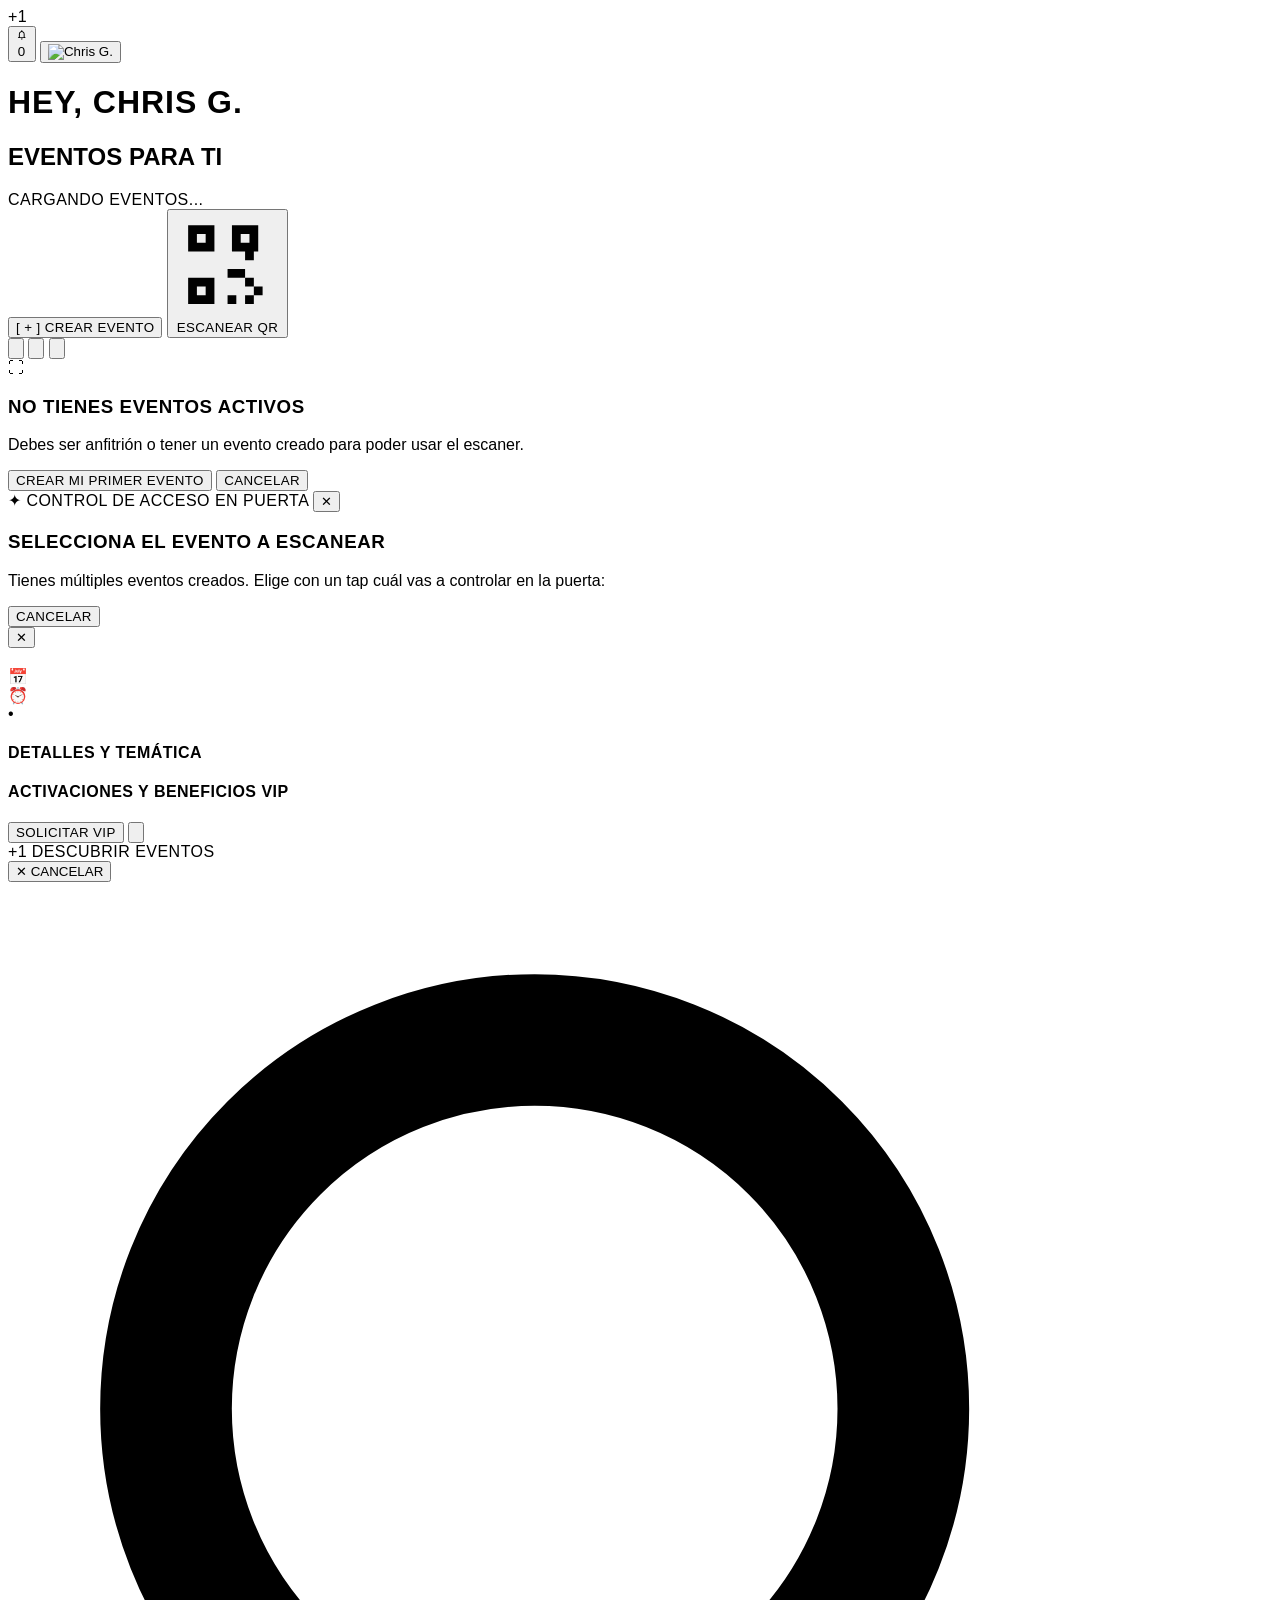
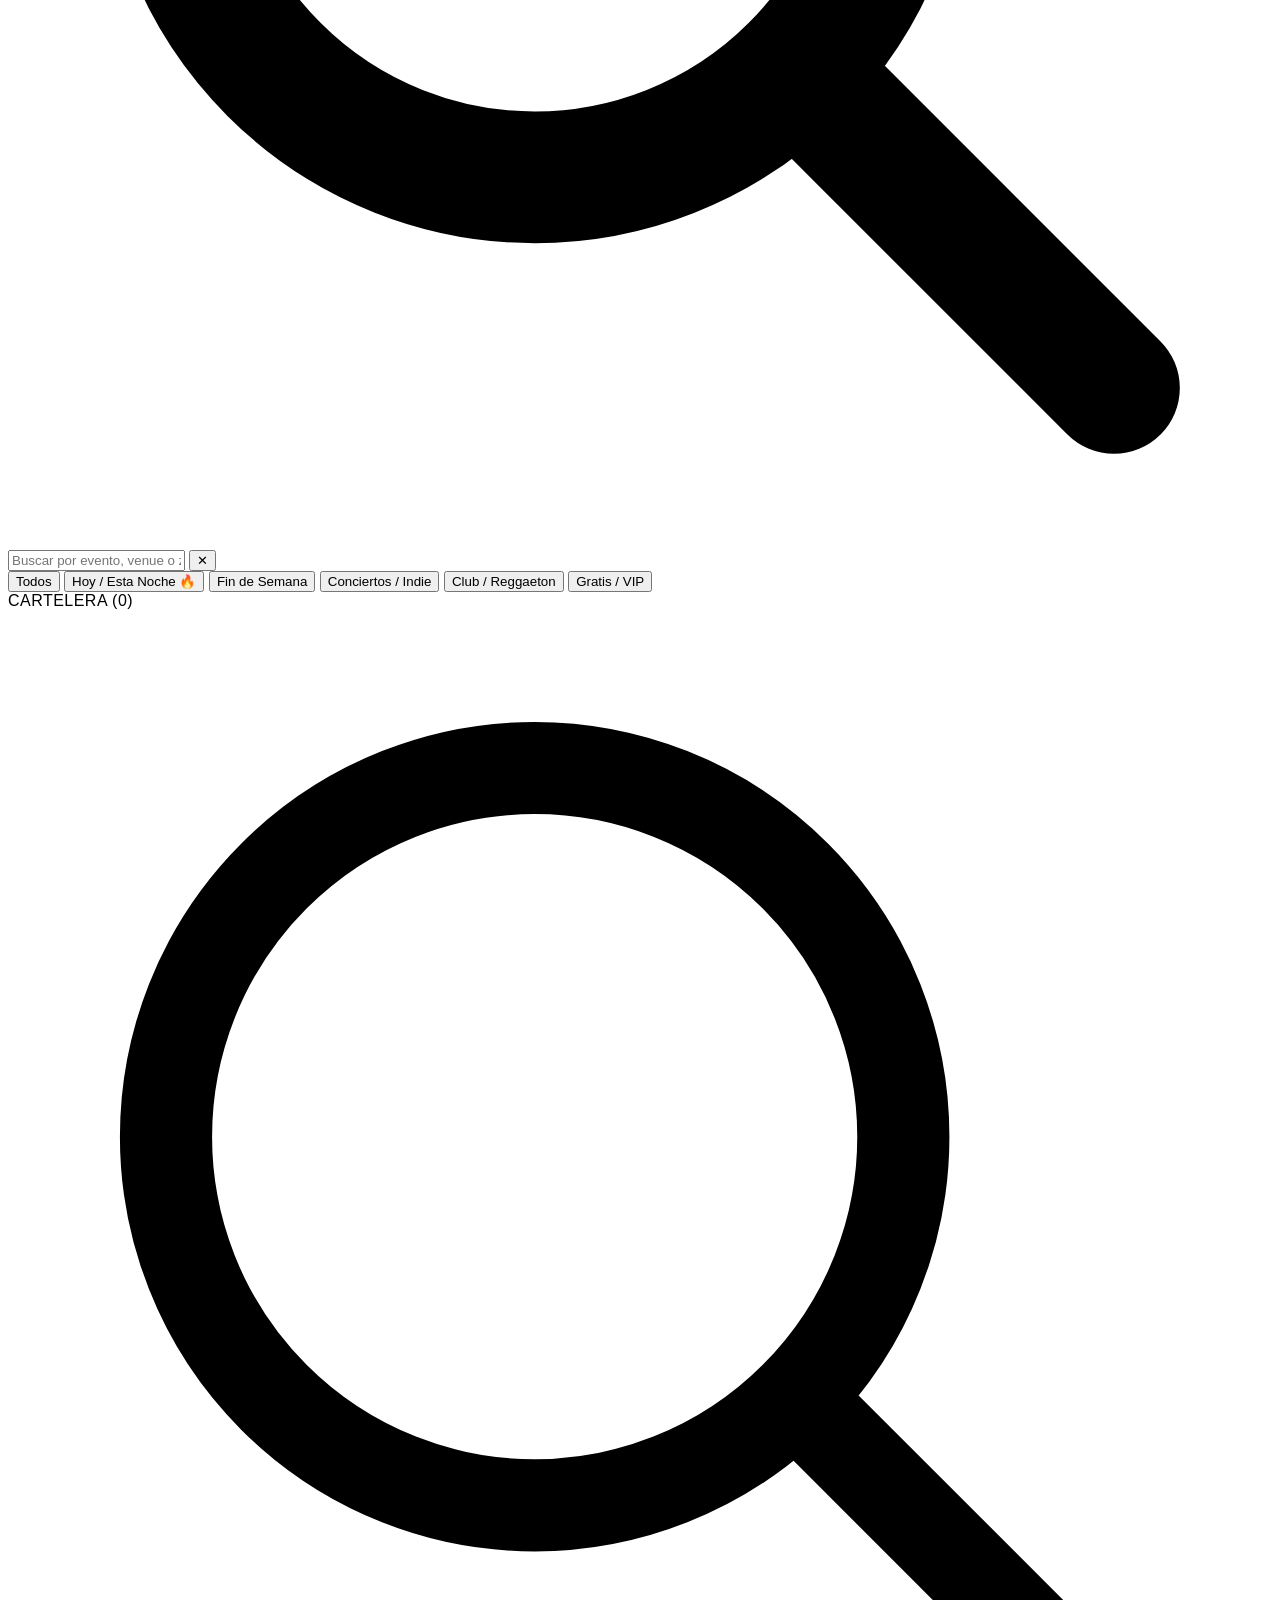
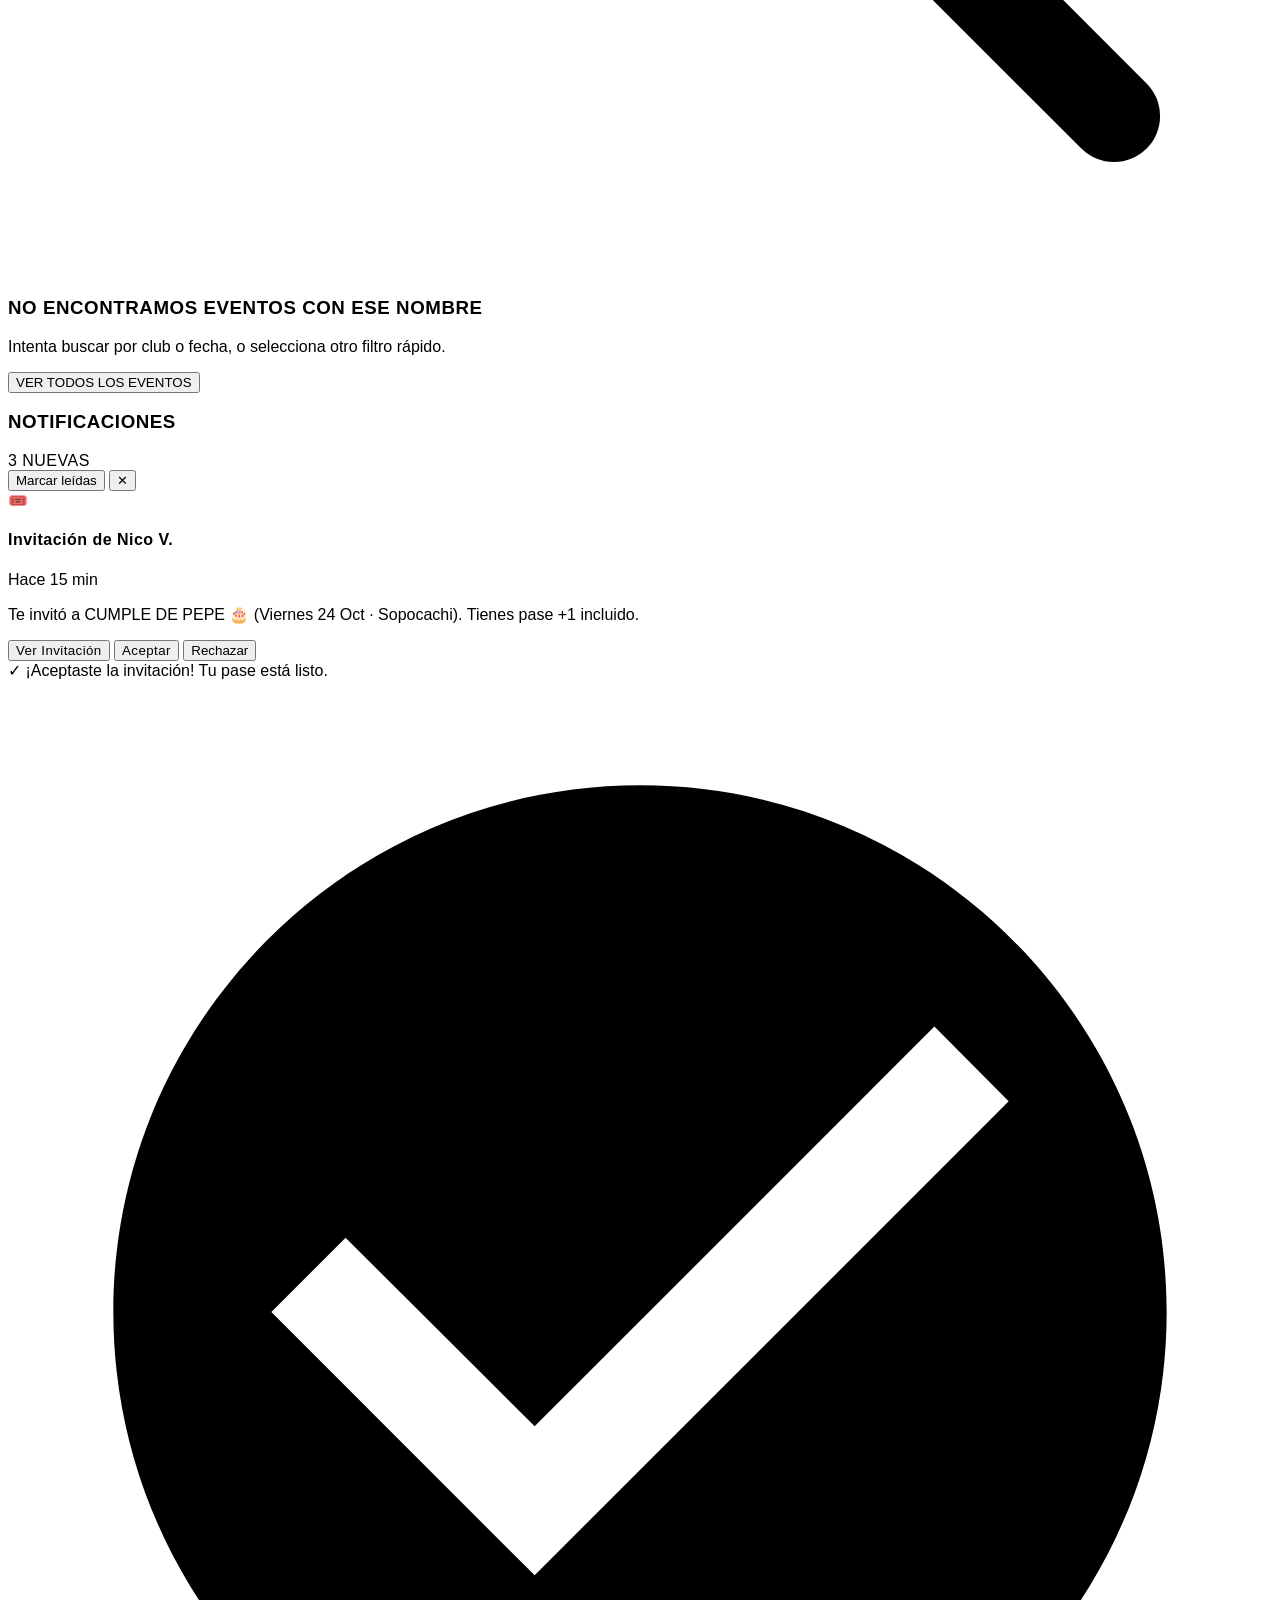
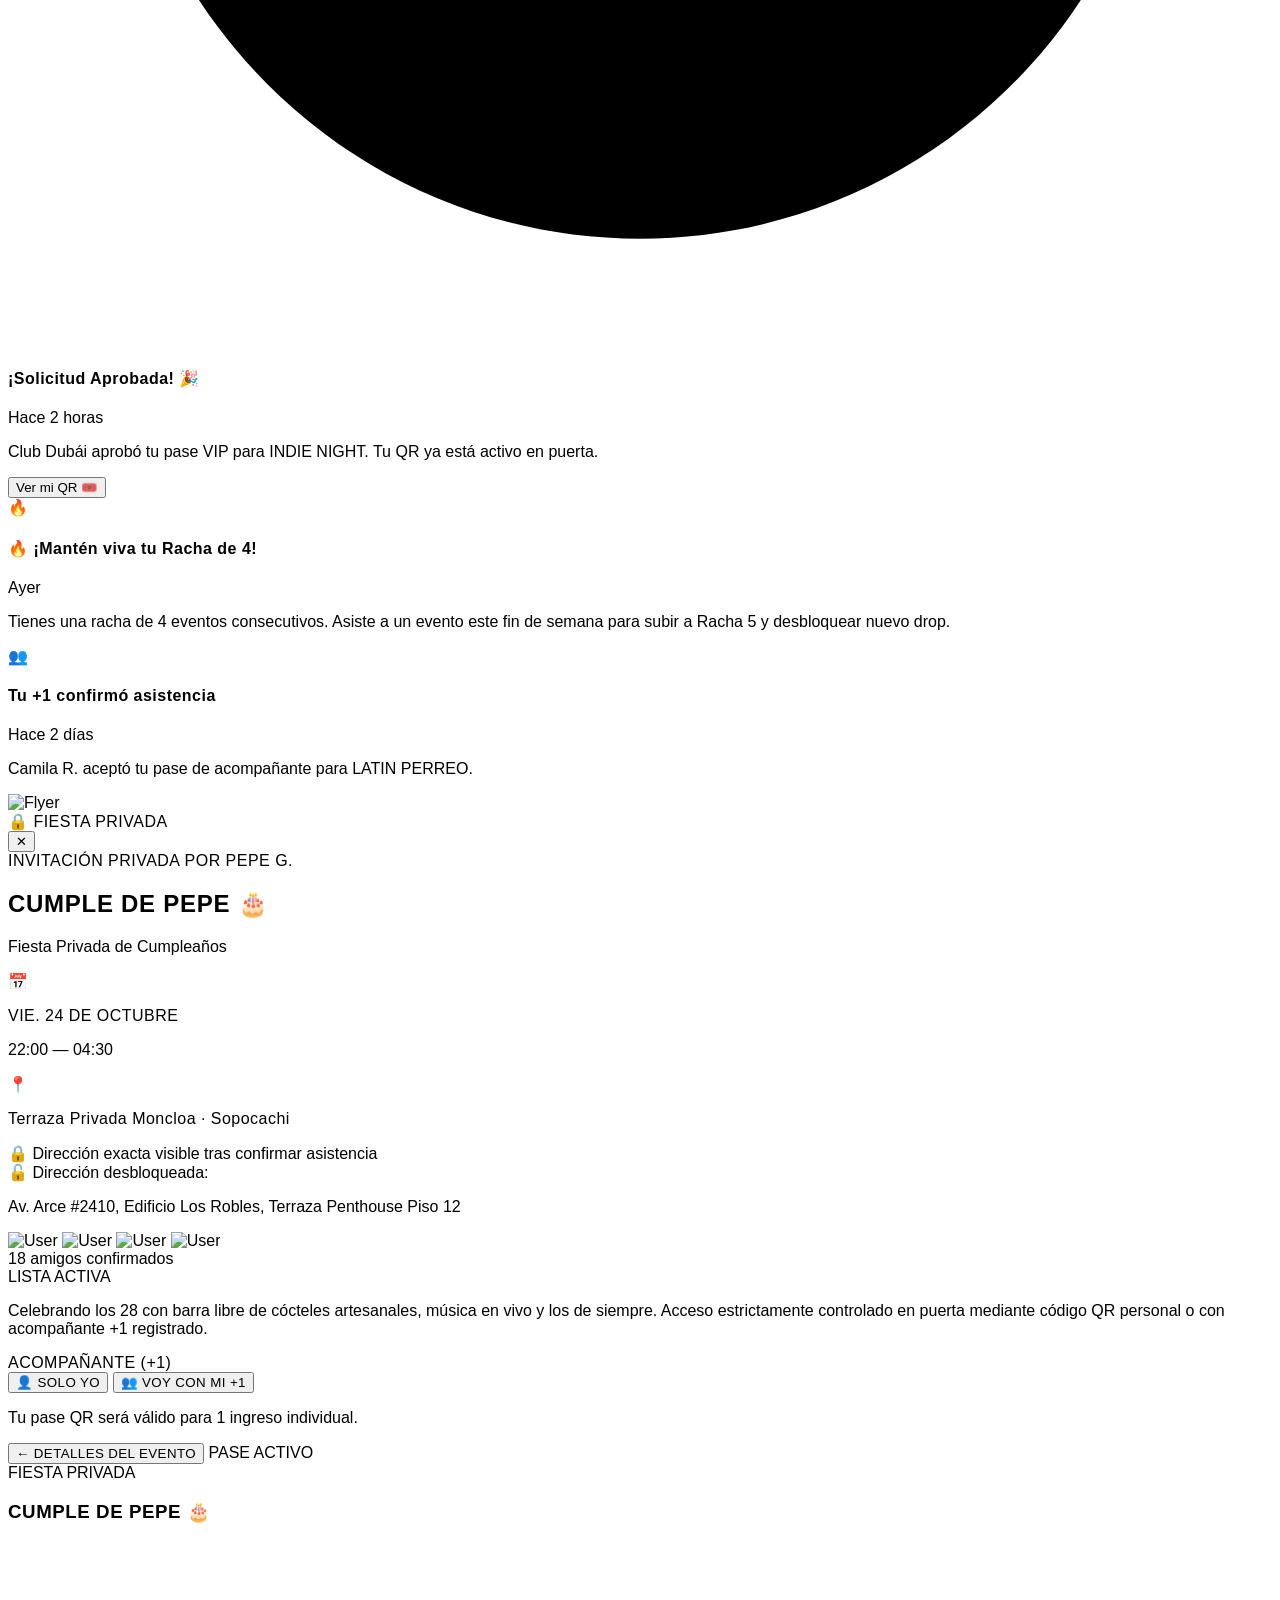
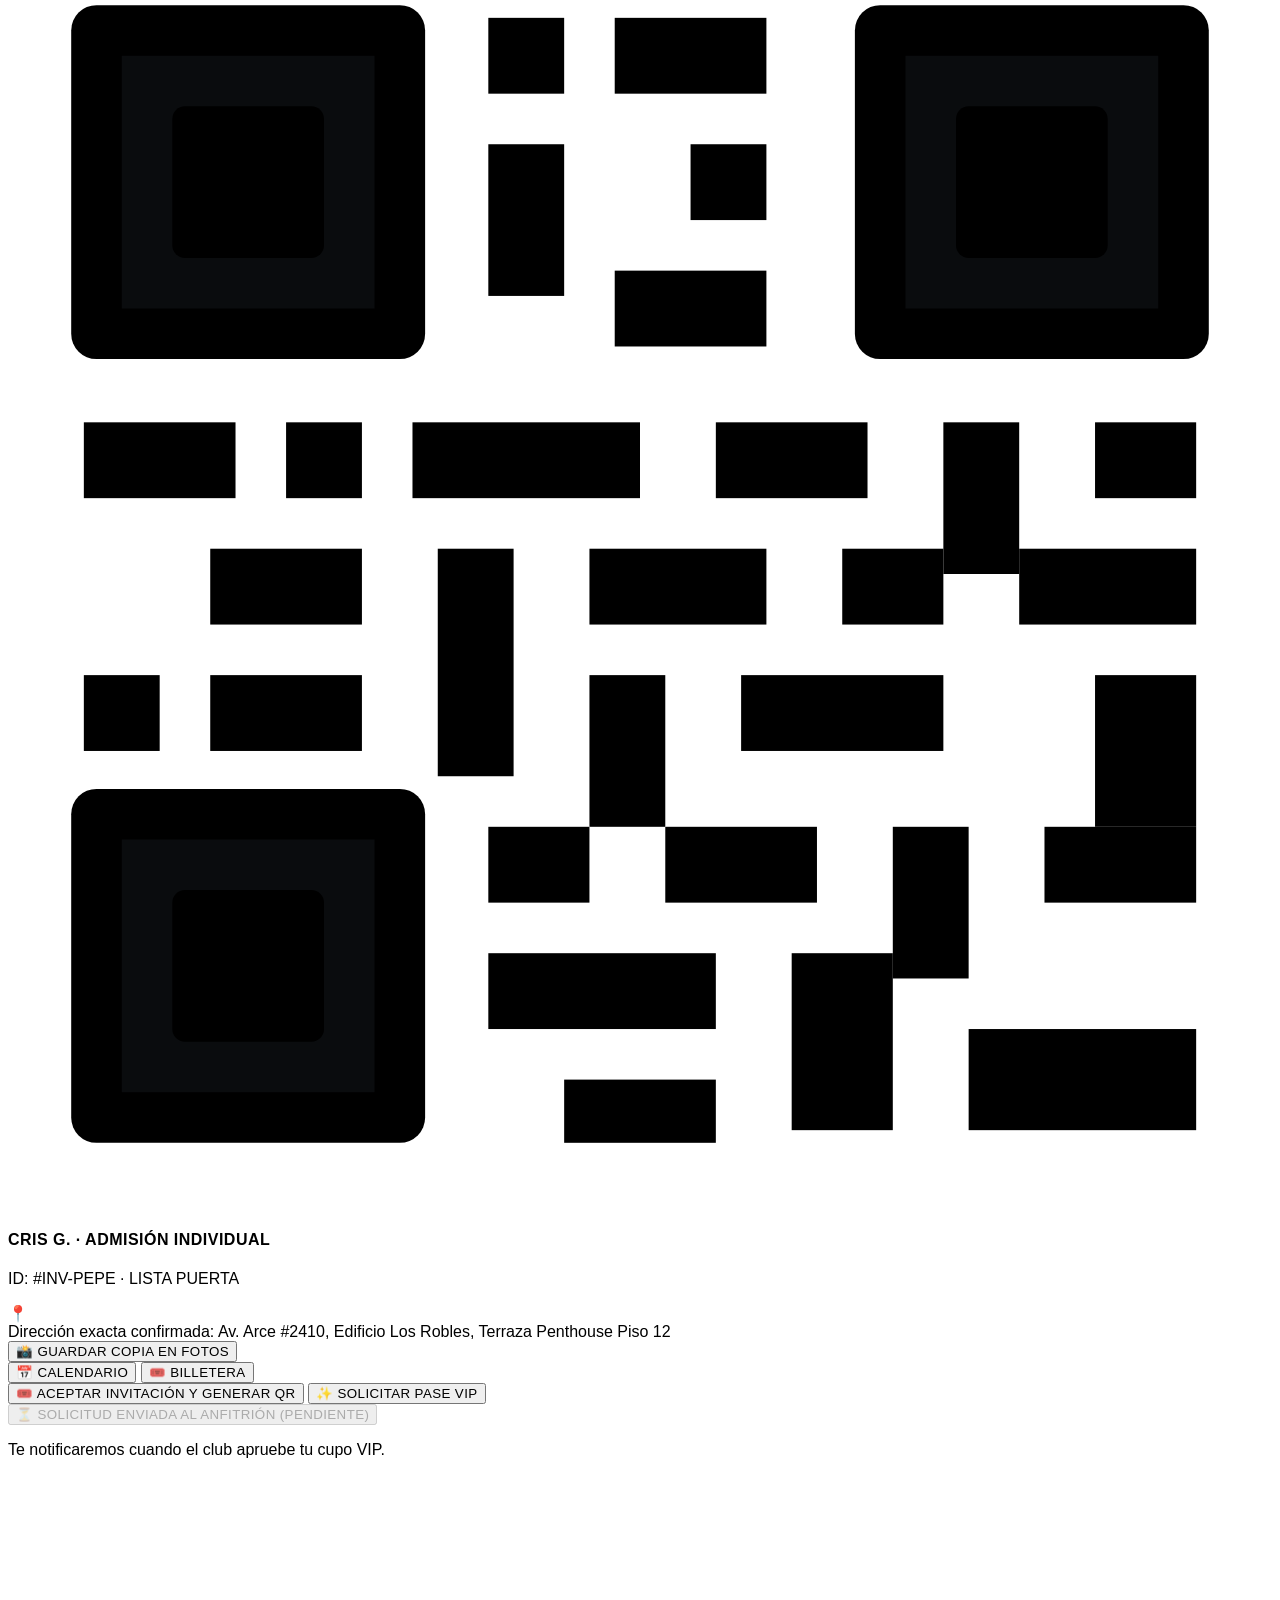
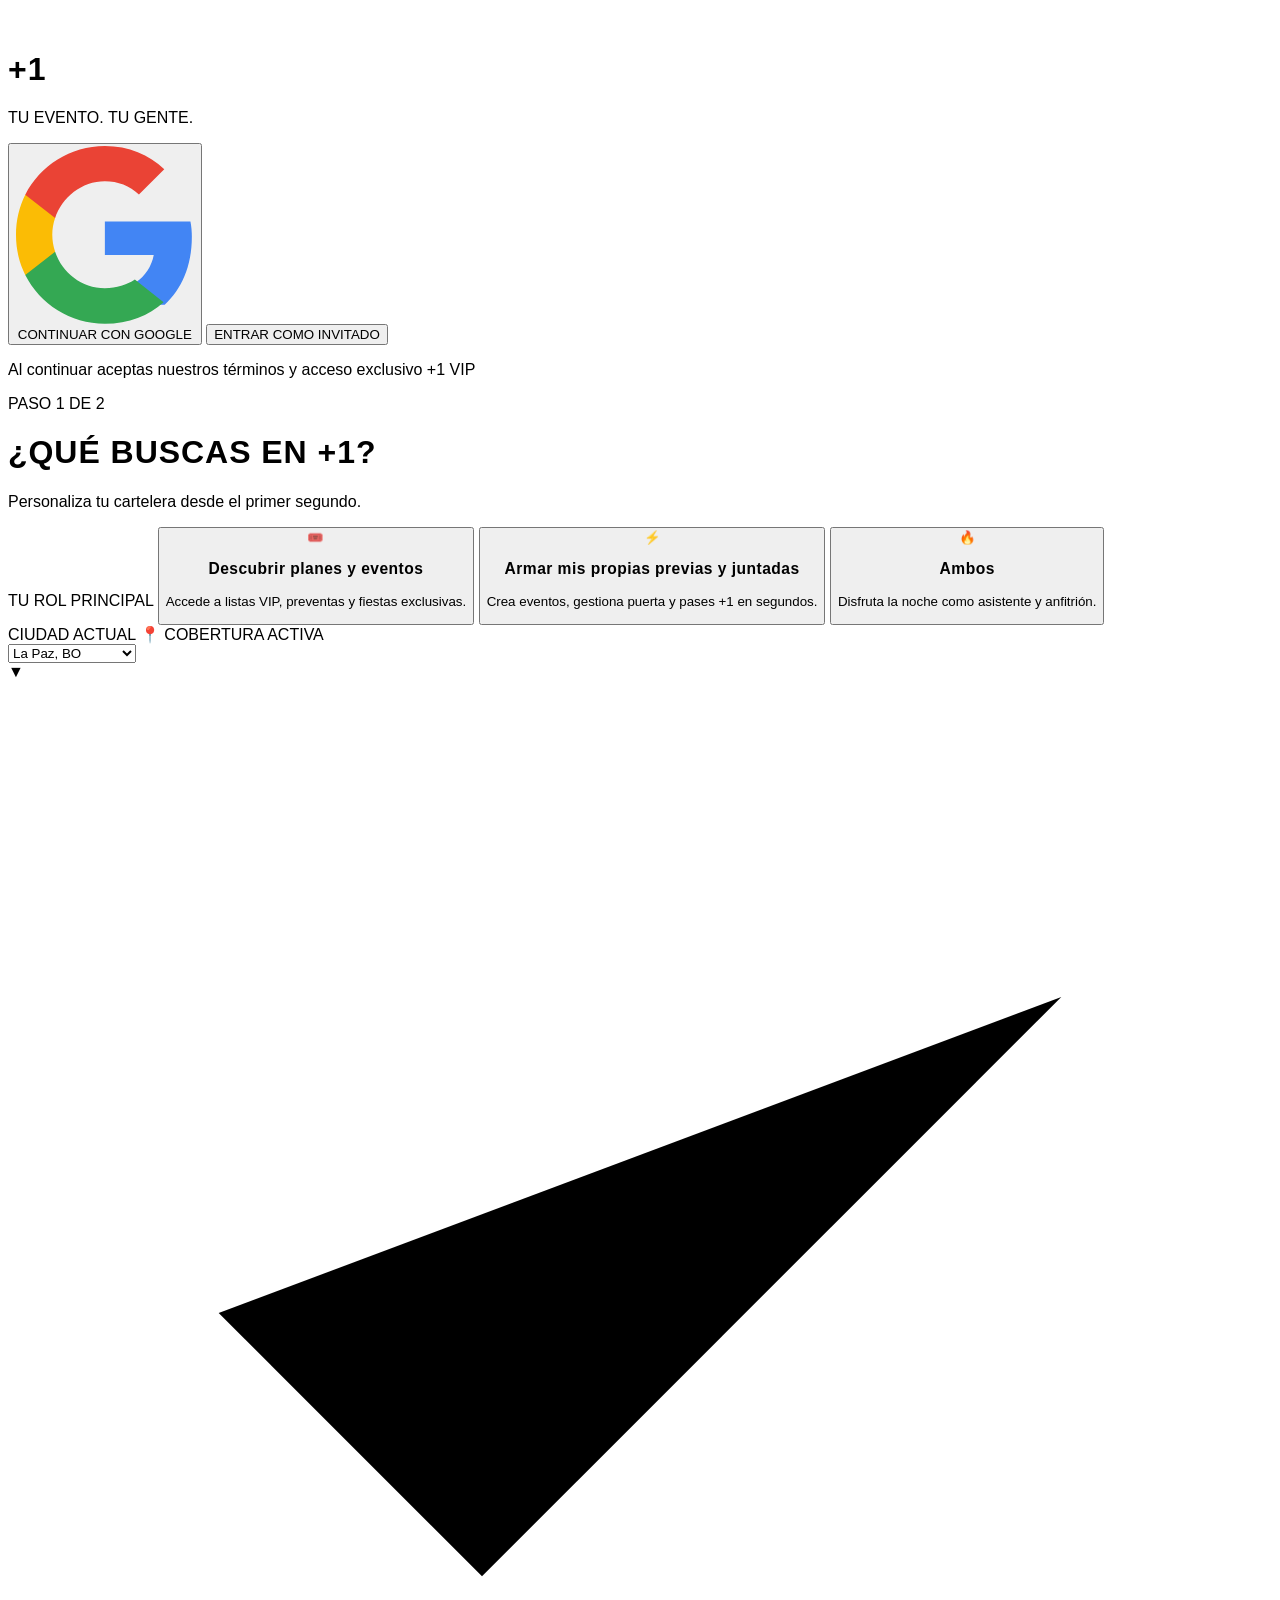
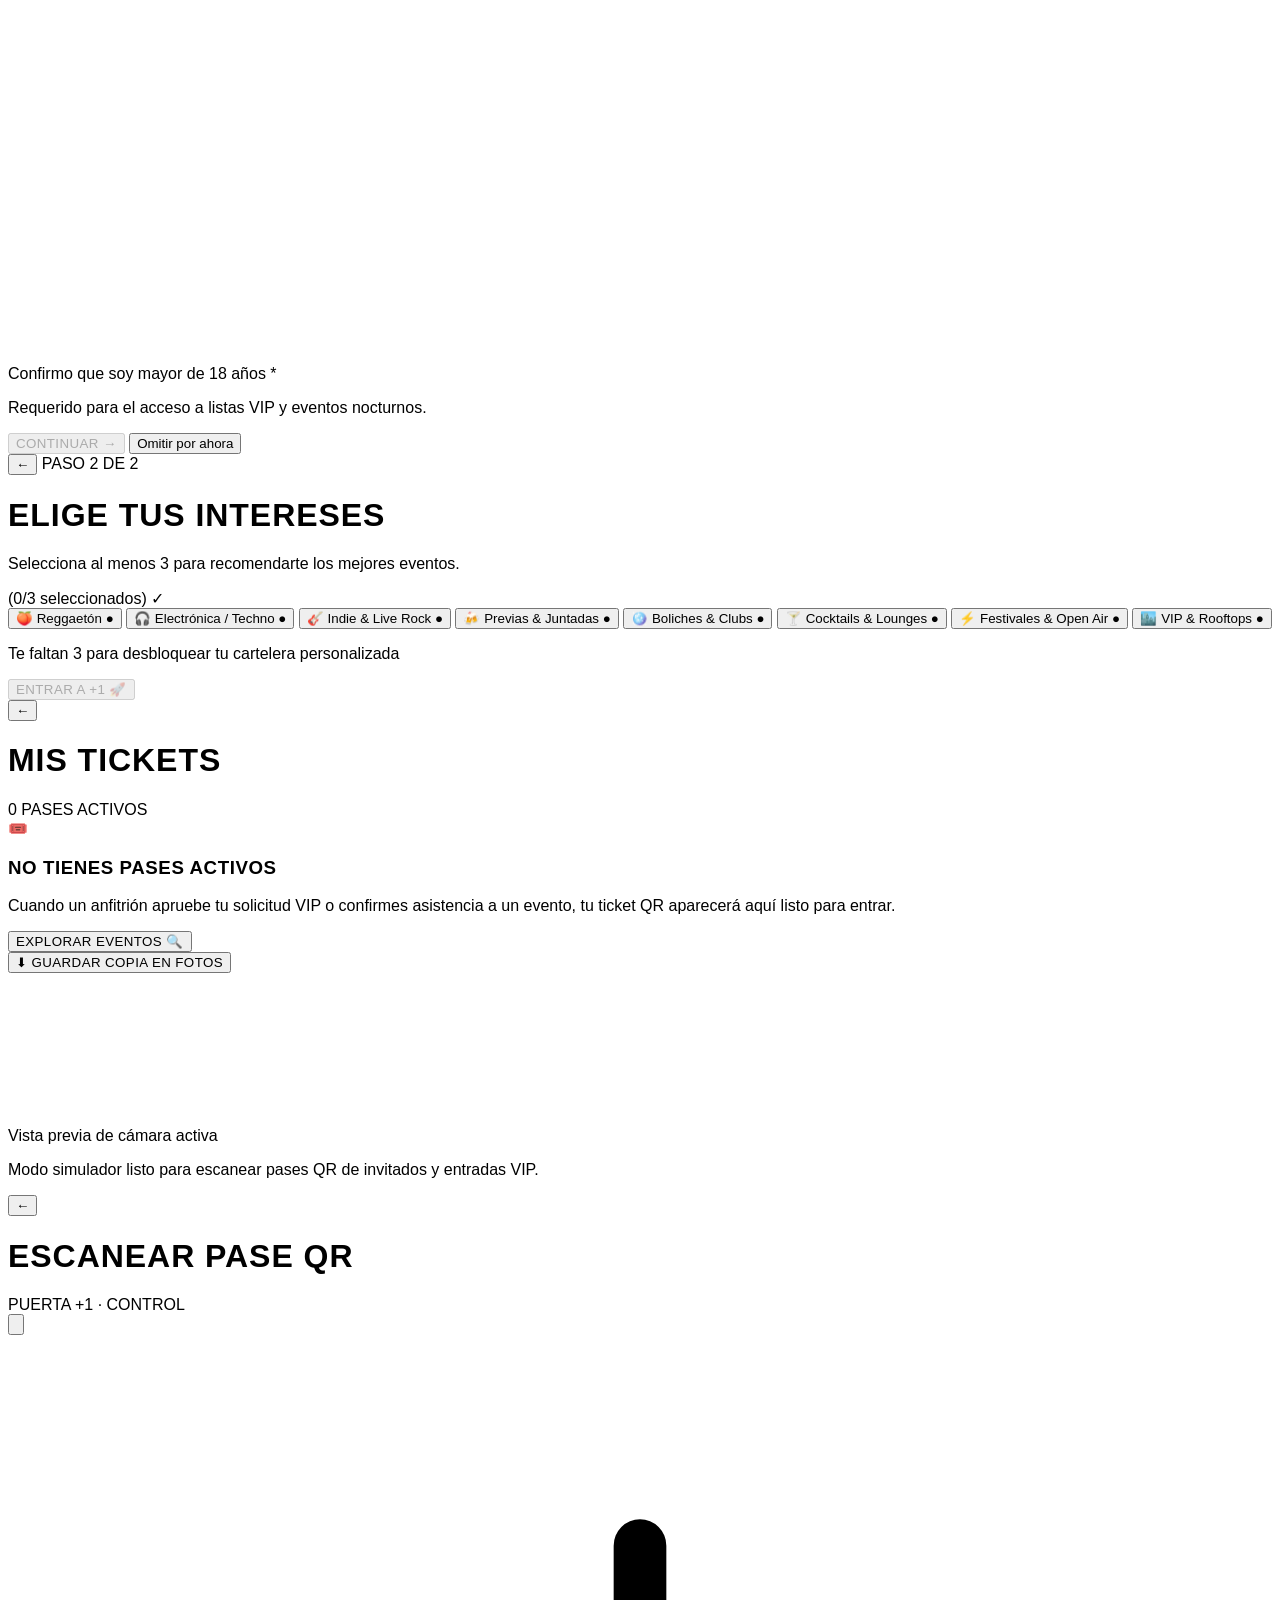
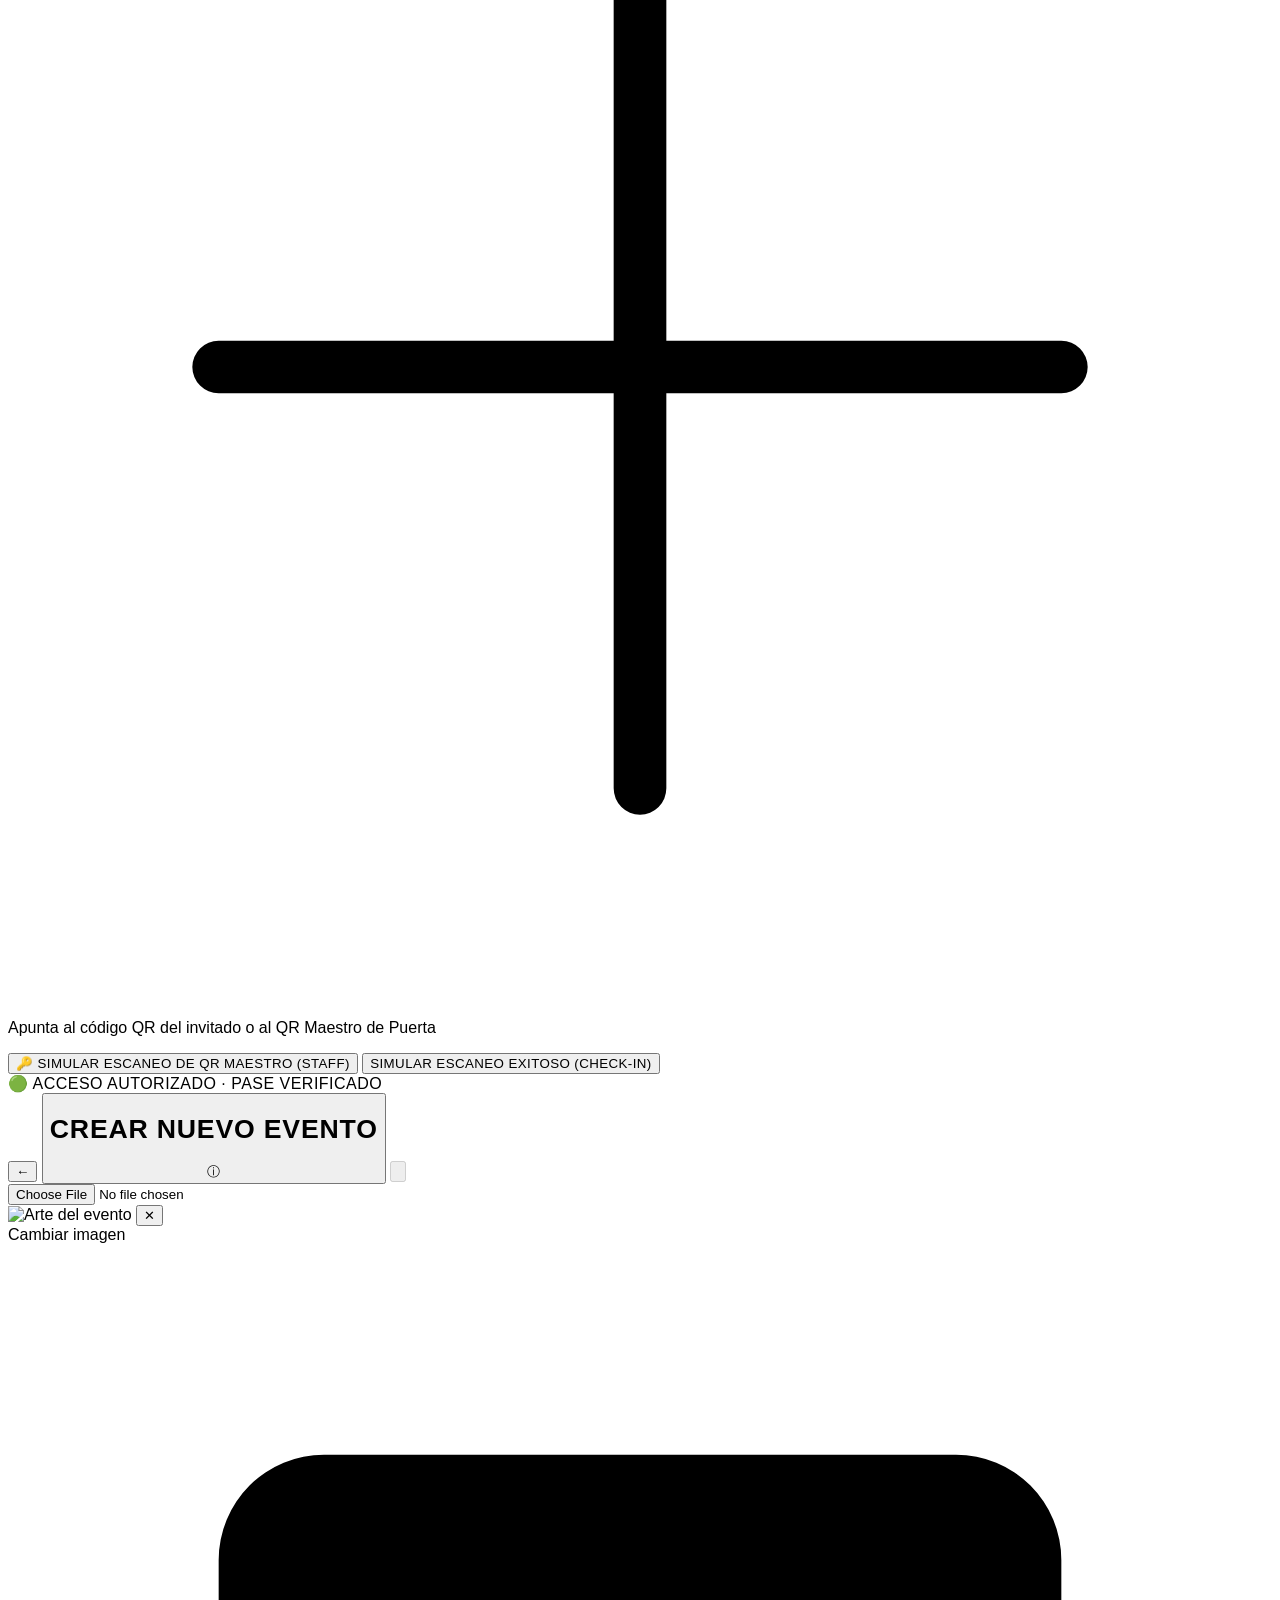
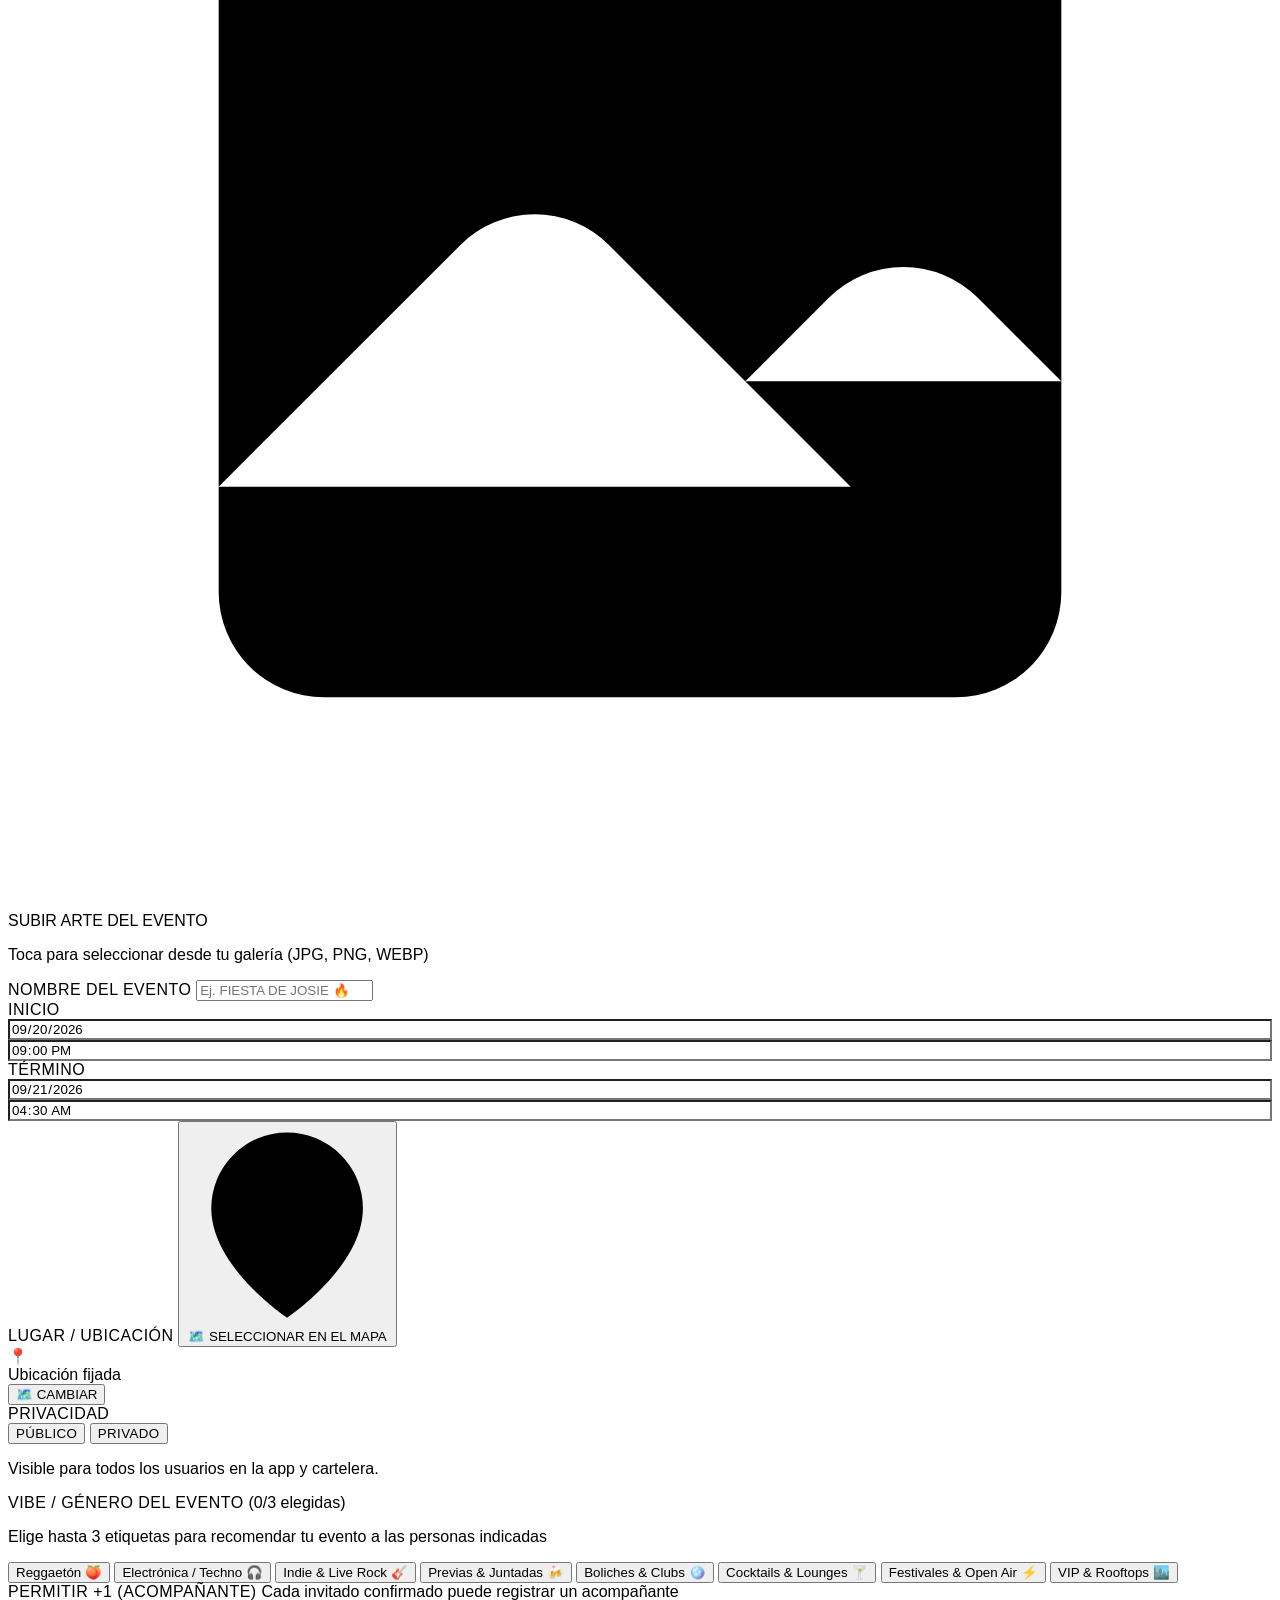
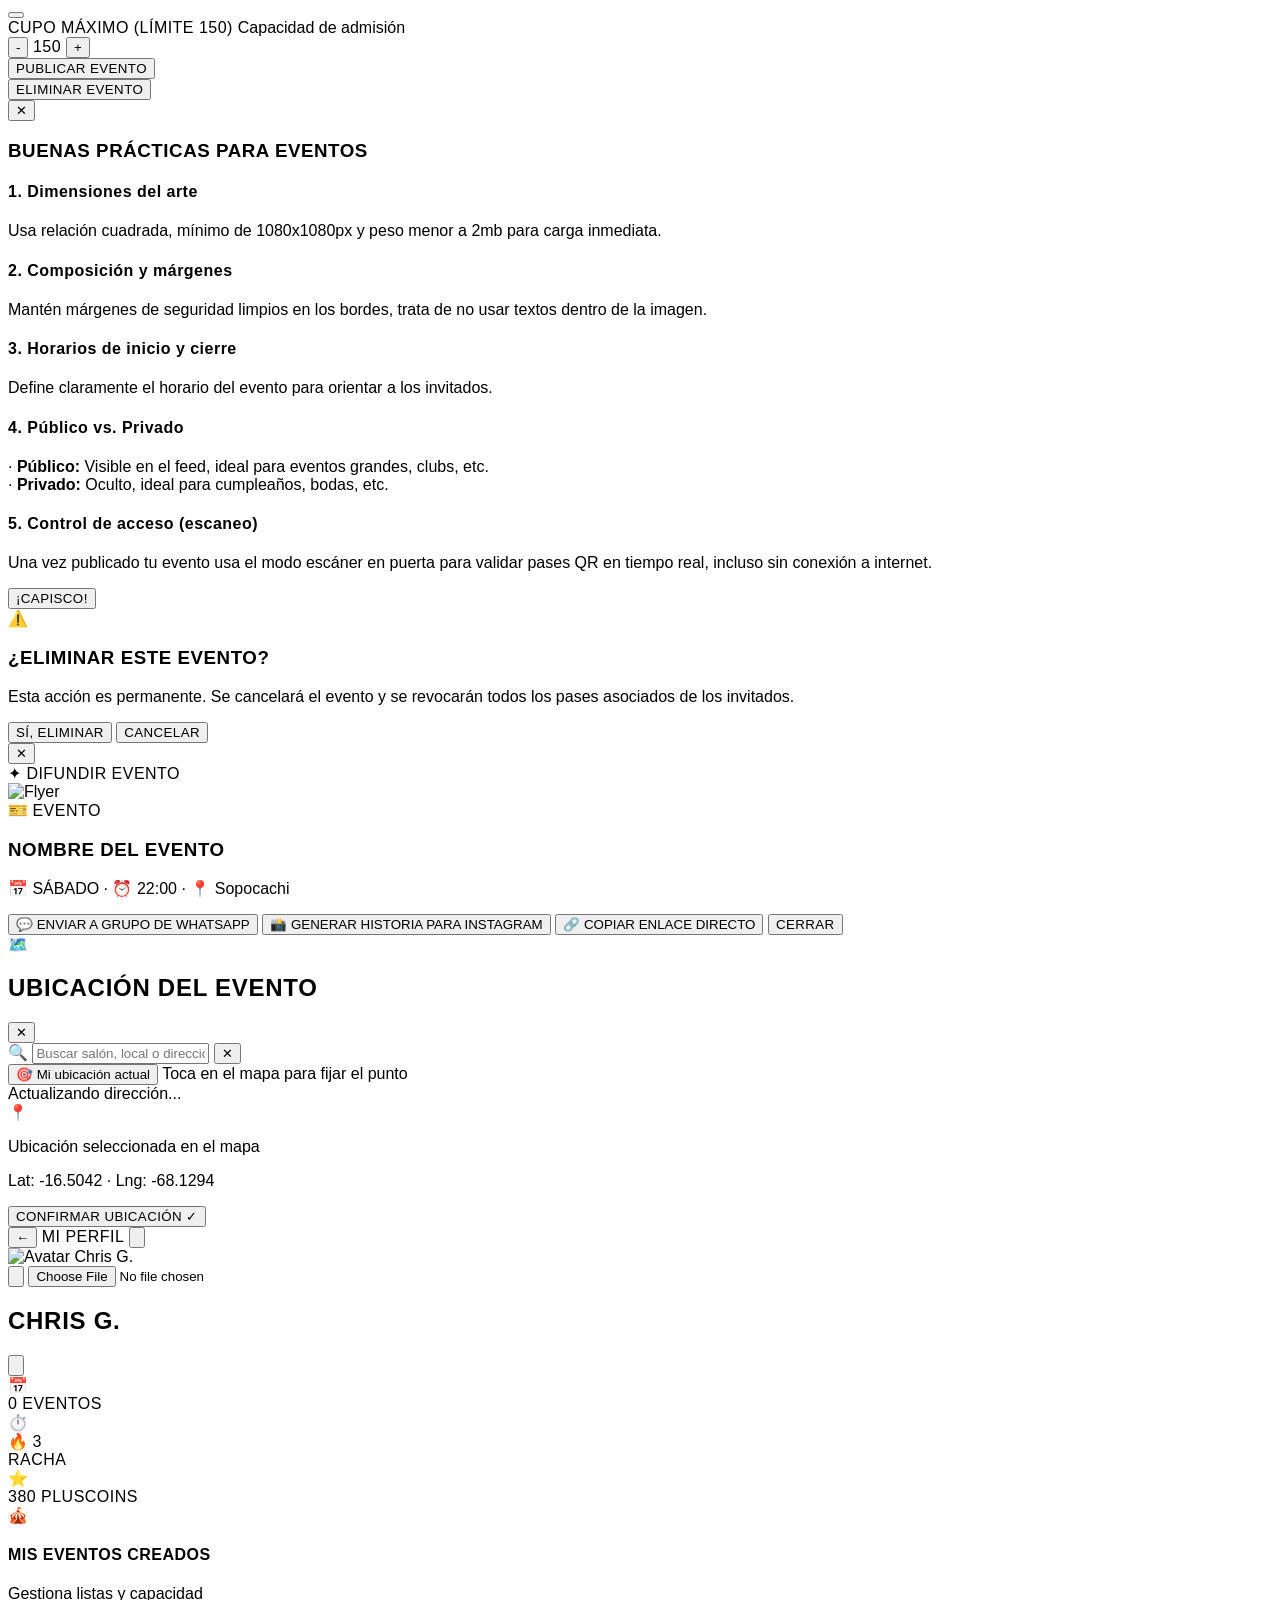
==== commit 7cef875e: "Add files via upload" ====
--- a/index.html
+++ b/index.html
@@ -8,6 +8,13 @@
   <script src="https://cdn.tailwindcss.com"></script>
   <!-- Canvas Confetti CDN -->
   <script src="https://cdn.jsdelivr.net/npm/canvas-confetti@1.9.3/dist/confetti.browser.min.js"></script>
+  <!-- Firebase SDK (Compat para compatibilidad inmediata en navegadores de móviles y desktop) -->
+  <script src="https://www.gstatic.com/firebasejs/10.12.0/firebase-app-compat.js"></script>
+  <script src="https://www.gstatic.com/firebasejs/10.12.0/firebase-firestore-compat.js"></script>
+  <script src="https://www.gstatic.com/firebasejs/10.12.0/firebase-auth-compat.js"></script>
+  <!-- Leaflet CSS & JS para selector de mapa interactivo -->
+  <link rel="stylesheet" href="https://unpkg.com/leaflet@1.9.4/dist/leaflet.css" integrity="sha256-p4NxAoJBhIIN+hmNHrzRCf9tD/miZyoHS5obTRR9BMY=" crossorigin="" />
+  <script src="https://unpkg.com/leaflet@1.9.4/dist/leaflet.js" integrity="sha256-20nQCchB9co0qIjJZRGuk2/Z9VM+kNiyxNV1lvTlZBo=" crossorigin=""></script>
   <style>
     @font-face {
       font-family: 'Antonio';
@@ -73,23 +80,65 @@
     .anim-bottom-nav { animation: slideUpFade 0.3s ease-out 0.4s both; }
     .anim-modal-zoom { animation: smoothZoomIn 0.32s cubic-bezier(0.16, 1, 0.3, 1) forwards; }
     .anim-modal-slide { animation: modalSlideUp 0.22s ease-out forwards; }
+    @keyframes modalSlideDownExit {
+      0% { opacity: 1; transform: translateY(0); }
+      100% { opacity: 0; transform: translateY(22px); }
+    }
+    .anim-modal-slide-exit { animation: modalSlideDownExit 0.22s ease-in forwards; }
+    @keyframes fadeOutModal {
+      0% { opacity: 1; }
+      100% { opacity: 0; }
+    }
+    .anim-modal-fade-out { animation: fadeOutModal 0.22s ease-in forwards; }
+    @keyframes modalSlideDown {
+      0% { opacity: 0; transform: translateY(-30px); }
+      100% { opacity: 1; transform: translateY(0); }
+    }
+    .anim-modal-slide-down { animation: modalSlideDown 0.24s cubic-bezier(0.16, 1, 0.3, 1) forwards; }
+    @keyframes scannerLaserScan {
+      0% { top: 12px; }
+      50% { top: calc(100% - 14px); }
+      100% { top: 12px; }
+    }
+    .anim-scanner-laser {
+      animation: scannerLaserScan 2.4s ease-in-out infinite;
+    }
+    /* Reset estricto para inputs de fecha y hora nativos para evitar desbordes en iOS WebKit */
+    input[type="date"],
+    input[type="time"] {
+      -webkit-appearance: none !important;
+      -moz-appearance: none !important;
+      appearance: none !important;
+      min-width: 0 !important;
+      max-width: 100% !important;
+      width: 100% !important;
+      box-sizing: border-box !important;
+    }
+    input[type="date"]::-webkit-date-and-time-value,
+    input[type="time"]::-webkit-date-and-time-value {
+      text-align: center;
+      line-height: 1.25;
+      margin: 0;
+      padding: 0;
+    }
+    input[type="date"]::-webkit-calendar-picker-indicator,
+    input[type="time"]::-webkit-calendar-picker-indicator {
+      display: none;
+      -webkit-appearance: none;
+    }
   </style>
 </head>
 <body class="bg-black text-white min-h-[100dvh] w-full m-0 p-0 overflow-x-hidden font-sans select-none">
 
   <!-- Contenedor Raíz Nativo (100% Pantalla) -->
-  <div class="w-full min-h-[100dvh] relative bg-black flex flex-col justify-between overflow-hidden">
-    
-    <!-- Fondo de Pantalla: fondo_iniciob.webp con textura abstracta oscura muy sutil -->
-    <div class="absolute inset-0 z-0 bg-cover bg-center opacity-40 pointer-events-none"
-         style="background-image: url('./assets/images/fondo_iniciob.webp');">
-    </div>
+  <div class="w-full min-h-[100dvh] relative bg-black flex flex-col justify-between overflow-hidden bg-cover bg-center bg-no-repeat bg-fixed"
+       style="background-image: url('./assets/images/fondo_a.webp'); background-size: cover; background-position: center; background-repeat: no-repeat; background-attachment: fixed;">
     
     <!-- Sombra sutil degradada superior para HUD -->
     <div class="absolute top-0 inset-x-0 h-28 bg-gradient-to-b from-[#000000] via-[#000000]/70 to-transparent pointer-events-none z-10"></div>
 
     <!-- Contenedor Interior Nativo (overflow-y-auto h-full con pb-28) -->
-    <div class="relative z-20 flex-1 flex flex-col justify-between overflow-y-auto overflow-x-hidden h-full no-scrollbar pb-28 w-full max-w-md mx-auto">
+    <div id="mainHomeScrollContainer" class="relative z-20 flex-1 flex flex-col justify-between overflow-y-auto overflow-x-hidden h-full no-scrollbar pb-28 w-full max-w-md mx-auto">
       
       <!-- 1. TOP BAR / HUD -->
       <header class="anim-hud flex items-center justify-between px-6 pt-[max(1.25rem,env(safe-area-inset-top,0px))] pb-1 w-full">
@@ -107,30 +156,29 @@
             <svg class="w-6 h-6 fill-current" viewBox="0 0 24 24">
               <path d="M12 22c1.1 0 2-.9 2-2h-4c0 1.1.9 2 2 2zm6-6v-5c0-3.07-1.63-5.64-4.5-6.32V4c0-.83-.67-1.5-1.5-1.5s-1.5.67-1.5 1.5v.68C7.64 5.36 6 7.92 6 11v5l-2 2v1h16v-1l-2-2zm-2 1H8v-6c0-2.48 1.51-4.5 4-4.5s4 2.02 4 4.5v6z"/>
             </svg>
-            <span id="topNotifBadge" class="absolute -top-0.5 -right-0.5 bg-[#ff3b30] text-white text-[10px] font-bold rounded-full w-4 h-4 flex items-center justify-center border border-black">
-              3
+            <span id="topNotifBadge" class="hidden absolute -top-1 -right-1 bg-[#E87A72] text-black text-[10px] font-display font-black rounded-full min-w-[18px] h-[18px] px-1 flex items-center justify-center border border-black shadow-md">
+              0
             </span>
           </button>
 
           <!-- Avatar de Usuario interactivo (Dirige a /profile) -->
           <button class="relative w-9 h-9 sm:w-10 sm:h-10 rounded-full border-2 border-[#E87A72] bg-[#16171B] overflow-hidden focus:outline-none transition-transform duration-150 hover:scale-105 active:scale-95 cursor-pointer shadow-md flex items-center justify-center p-0" onclick="openProfileScreen()" aria-label="Perfil de usuario">
-            <img src="./assets/images/avatar_chris.png" alt="Chris G." class="w-full h-full rounded-full object-cover">
+            <img id="topHudUserAvatar" src="./assets/images/avatar_chris.png" alt="Chris G." class="w-full h-full rounded-full object-cover">
           </button>
         </div>
       </header>
 
-      <!-- 2. SALUDO PRINCIPAL: HEY, CHRISTIAN -->
+      <!-- 2. SALUDO PRINCIPAL: HEY, [NOMBRE DE USUARIO] -->
       <div class="anim-greeting px-6 pt-1 pb-1">
-        <h1 class="font-display text-white text-[38px] sm:text-[42px] font-black tracking-tight leading-none uppercase">
-          HEY, CHRISTIAN
+        <h1 id="homeGreetingTitle" class="font-display text-white text-[38px] sm:text-[42px] font-black tracking-tight leading-none uppercase">
+          HEY, CHRIS G.
         </h1>
       </div>
 
-      <!-- 3. ENCABEZADO INDEPENDIENTE: PROXIMOS EVENTOS (FUERA DE LA TARJETA) -->
-      <!-- 3. ENCABEZADO INDEPENDIENTE: PROXIMOS EVENTOS (FUERA DE LA TARJETA) -->
+      <!-- 3. ENCABEZADO INDEPENDIENTE: EVENTOS PARA TI -->
       <div class="anim-greeting px-6 pt-1 pb-1 mt-2">
-        <h2 class="font-sans text-neutral-400 text-sm sm:text-base font-semibold tracking-wider uppercase m-0 leading-none">
-          PROXIMOS EVENTOS
+        <h2 class="font-sans text-[#9CA3AF] text-sm sm:text-base font-semibold tracking-wider uppercase m-0 leading-none">
+          EVENTOS PARA TI
         </h2>
       </div>
 
@@ -138,175 +186,12 @@
       <main class="anim-main-card flex-1 flex flex-col justify-center my-auto py-1">
         <div class="relative w-full h-[485px] sm:h-[500px] flex items-center justify-center py-2" style="perspective: 1100px;">
           <div id="coverFlowTrack" class="relative w-full h-full flex items-center justify-center cursor-grab active:cursor-grabbing touch-pan-y">
-            
-            <!-- TARJETA COMPLETA 0: CLUB DUBAI -->
-            <div class="cf-fullcard absolute w-[290px] sm:w-[310px] h-[465px] sm:h-[480px] rounded-[28px] bg-[#181A1E] border-2 sm:border-[2.5px] border-[#E87A72] p-4 flex flex-col justify-between shadow-2xl overflow-hidden cursor-pointer transition-all duration-300 ease-out select-none" onclick="handleCardTap(0)">
-              <!-- Miniatura Superior: Casi Cuadrada (~1:1) -->
-              <div class="relative w-full h-[215px] sm:h-[225px] rounded-2xl overflow-hidden border border-neutral-800 shadow flex flex-col items-center justify-center bg-gradient-to-b from-[#1b003a] via-[#090b1c] to-[#04040a] p-4 flex-shrink-0">
-                <div class="px-3 py-1 bg-[#101026] border border-[#00f3ff] rounded-sm mb-2">
-                  <span class="text-[#00f3ff] font-display text-xs tracking-widest font-black uppercase">
-                    CLUB DUBÁI
-                  </span>
-                </div>
-                <span class="font-display text-white text-lg font-bold tracking-wider uppercase">
-                  VIP NIGHT
-                </span>
-              </div>
-              <!-- Bloque Descriptivo y Metadatos: Posicionado más abajo con espacio negativo -->
-              <div class="w-full flex-1 flex flex-col justify-between pt-3 pb-1">
-                <div class="space-y-1">
-                  <h4 class="font-display text-white text-lg sm:text-xl font-black tracking-tight uppercase leading-tight line-clamp-1">
-                    FLYER VIP: CLUB DUBÁI
-                  </h4>
-                  <!-- Fecha y Horario (la hora debajo de la fecha) -->
-                  <div>
-                    <p class="font-display text-white text-xs sm:text-sm font-bold tracking-wide uppercase">
-                      SÁB. 14 DE SEPTIEMBRE
-                    </p>
-                    <p class="font-sans text-zinc-400 text-xs sm:text-sm font-medium mt-0.5">
-                      22:00 — 04:30
-                    </p>
-                  </div>
-                  <p class="font-sans text-neutral-300 text-xs sm:text-sm font-normal line-clamp-1">
-                    Club Dubái · Sopocachi
-                  </p>
-                  <p class="font-sans text-[#E87A72] text-xs sm:text-sm font-bold tracking-wide">
-                    ÚLTIMOS 18 CUPOS ·
-                  </p>
-                </div>
-                <button onclick="event.stopPropagation(); handleNavigation('/vip/dubai')" class="w-full mt-3 py-3 px-4 rounded-full bg-white hover:bg-neutral-100 text-black font-display text-base font-black tracking-wider uppercase flex items-center justify-center transition-colors shadow-sm active:scale-95 focus:outline-none">
-                  SOLICITAR VIP
-                </button>
-              </div>
-            </div>
-
-            <!-- TARJETA COMPLETA 1: INDIE NIGHT (ACTIVA INICIALMENTE) -->
-            <div class="cf-fullcard absolute w-[290px] sm:w-[310px] h-[465px] sm:h-[480px] rounded-[28px] bg-[#181A1E] border-2 sm:border-[2.5px] border-[#E87A72] p-4 flex flex-col justify-between shadow-2xl overflow-hidden cursor-pointer transition-all duration-300 ease-out select-none" onclick="handleCardTap(1)">
-              <!-- Miniatura Superior: Casi Cuadrada (~1:1) -->
-              <div class="relative w-full h-[215px] sm:h-[225px] rounded-2xl overflow-hidden border border-neutral-800 shadow flex flex-col items-center justify-center bg-gradient-to-b from-[#0c1626] to-[#04070e] p-4 flex-shrink-0">
-                <div class="flex items-center space-x-2 text-3xl mb-2">
-                  <span>🎸</span><span>🎤</span><span>⚡</span>
-                </div>
-                <span class="font-display text-cyan-400 text-lg font-black tracking-widest uppercase">
-                  INDIE LIVE
-                </span>
-              </div>
-              <!-- Bloque Descriptivo y Metadatos: Posicionado más abajo con espacio negativo -->
-              <div class="w-full flex-1 flex flex-col justify-between pt-3 pb-1">
-                <div class="space-y-1">
-                  <h4 class="font-display text-white text-lg sm:text-xl font-black tracking-tight uppercase leading-tight line-clamp-1">
-                    FLYER CONCIERTO: INDIE NIGHT
-                  </h4>
-                  <!-- Fecha y Horario (la hora debajo de la fecha) -->
-                  <div>
-                    <p class="font-display text-white text-xs sm:text-sm font-bold tracking-wide uppercase">
-                      VIE. 20 DE SEPTIEMBRE
-                    </p>
-                    <p class="font-sans text-zinc-400 text-xs sm:text-sm font-medium mt-0.5">
-                      21:00 — 03:00
-                    </p>
-                  </div>
-                  <p class="font-sans text-neutral-300 text-xs sm:text-sm font-normal line-clamp-1">
-                    Teatro Equinoccio · San Miguel
-                  </p>
-                  <p class="font-sans text-[#E87A72] text-xs sm:text-sm font-bold tracking-wide">
-                    ÚLTIMOS 5 CUPOS ·
-                  </p>
-                </div>
-                <button onclick="event.stopPropagation(); handleNavigation('/vip/indie')" class="w-full mt-3 py-3 px-4 rounded-full bg-white hover:bg-neutral-100 text-black font-display text-base font-black tracking-wider uppercase flex items-center justify-center transition-colors shadow-sm active:scale-95 focus:outline-none">
-                  SOLICITAR VIP
-                </button>
-              </div>
-            </div>
-
-            <!-- TARJETA COMPLETA 2: MAMACITA REGGAETON -->
-            <div class="cf-fullcard absolute w-[290px] sm:w-[310px] h-[465px] sm:h-[480px] rounded-[28px] bg-[#181A1E] border-2 sm:border-[2.5px] border-[#E87A72] p-4 flex flex-col justify-between shadow-2xl overflow-hidden cursor-pointer transition-all duration-300 ease-out select-none" onclick="handleCardTap(2)">
-              <!-- Miniatura Superior: Casi Cuadrada (~1:1) -->
-              <div class="relative w-full h-[215px] sm:h-[225px] rounded-2xl overflow-hidden border border-neutral-800 shadow flex flex-col items-center justify-center bg-gradient-to-r from-[#e60050] via-[#850337] to-[#240011] p-4 text-center flex-shrink-0">
-                <div class="flex items-center space-x-1.5 mb-2">
-                  <span class="text-3xl filter drop-shadow">🔥</span>
-                  <span class="text-3xl filter drop-shadow">💃</span>
-                </div>
-                <span class="font-display text-[#fab205] text-xl font-black tracking-widest uppercase leading-tight">
-                  LATIN PERREO
-                </span>
-              </div>
-              <!-- Bloque Descriptivo y Metadatos: Posicionado más abajo con espacio negativo -->
-              <div class="w-full flex-1 flex flex-col justify-between pt-3 pb-1">
-                <div class="space-y-1">
-                  <h4 class="font-display text-white text-lg sm:text-xl font-black tracking-tight uppercase leading-tight line-clamp-1">
-                    FLYER: MAMACITA REGGAETON
-                  </h4>
-                  <!-- Fecha y Horario (la hora debajo de la fecha) -->
-                  <div>
-                    <p class="font-display text-white text-xs sm:text-sm font-bold tracking-wide uppercase">
-                      SÁB. 21 DE SEPTIEMBRE
-                    </p>
-                    <p class="font-sans text-zinc-400 text-xs sm:text-sm font-medium mt-0.5">
-                      22:30 — 05:00
-                    </p>
-                  </div>
-                  <p class="font-sans text-neutral-300 text-xs sm:text-sm font-normal line-clamp-1">
-                    Foro Club · Calacoto
-                  </p>
-                  <p class="font-sans text-[#E87A72] text-xs sm:text-sm font-bold tracking-wide">
-                    ÚLTIMOS 25 CUPOS ·
-                  </p>
-                </div>
-                <button onclick="event.stopPropagation(); handleNavigation('/vip/mamacita')" class="w-full mt-3 py-3 px-4 rounded-full bg-white hover:bg-neutral-100 text-black font-display text-base font-black tracking-wider uppercase flex items-center justify-center transition-colors shadow-sm active:scale-95 focus:outline-none">
-                  SOLICITAR VIP
-                </button>
-              </div>
-            </div>
-
-            <!-- TARJETA COMPLETA 3: BASEMENT AFTER -->
-            <div class="cf-fullcard absolute w-[290px] sm:w-[310px] h-[465px] sm:h-[480px] rounded-[28px] bg-[#181A1E] border-2 sm:border-[2.5px] border-[#E87A72] p-4 flex flex-col justify-between shadow-2xl overflow-hidden cursor-pointer transition-all duration-300 ease-out select-none" onclick="handleCardTap(3)">
-              <!-- Miniatura Superior: Casi Cuadrada (~1:1) -->
-              <div class="relative w-full h-[215px] sm:h-[225px] rounded-2xl overflow-hidden border border-neutral-800 shadow flex flex-col items-center justify-center bg-gradient-to-b from-[#0a0a0f] via-[#11131c] to-[#000000] p-4 flex-shrink-0">
-                <div class="w-11 h-11 border border-[#12c061] rounded-full flex items-center justify-center mb-2">
-                  <span class="font-display text-[#12c061] text-xs font-mono font-bold">135</span>
-                </div>
-                <span class="font-display text-white text-lg font-bold tracking-wider uppercase">
-                  TECHNO AFTER
-                </span>
-              </div>
-              <!-- Bloque Descriptivo y Metadatos: Posicionado más abajo con espacio negativo -->
-              <div class="w-full flex-1 flex flex-col justify-between pt-3 pb-1">
-                <div class="space-y-1">
-                  <h4 class="font-display text-white text-lg sm:text-xl font-black tracking-tight uppercase leading-tight line-clamp-1">
-                    FLYER: BASEMENT AFTER
-                  </h4>
-                  <!-- Fecha y Horario (la hora debajo de la fecha) -->
-                  <div>
-                    <p class="font-display text-white text-xs sm:text-sm font-bold tracking-wide uppercase">
-                      DOM. 22 DE SEPTIEMBRE
-                    </p>
-                    <p class="font-sans text-zinc-400 text-xs sm:text-sm font-medium mt-0.5">
-                      03:00 — 09:00
-                    </p>
-                  </div>
-                  <p class="font-sans text-neutral-300 text-xs sm:text-sm font-normal line-clamp-1">
-                    The Basement Club · Centro
-                  </p>
-                  <p class="font-sans text-[#E87A72] text-xs sm:text-sm font-bold tracking-wide">
-                    ÚLTIMOS 10 CUPOS ·
-                  </p>
-                </div>
-                <button onclick="event.stopPropagation(); handleNavigation('/vip/basement')" class="w-full mt-3 py-3 px-4 rounded-full bg-white hover:bg-neutral-100 text-black font-display text-base font-black tracking-wider uppercase flex items-center justify-center transition-colors shadow-sm active:scale-95 focus:outline-none">
-                  SOLICITAR VIP
-                </button>
-              </div>
-            </div>
-
+            <!-- Empty state o tarjetas generadas dinámicamente vía renderCoverFlow() -->
           </div>
         </div>
 
         <!-- Paginador Dots Centrados -->
-        <div class="flex items-center justify-center space-x-2 mt-3">
-          <button onclick="setFullCard(0)" id="dot0" class="w-1.5 h-1.5 bg-neutral-600 rounded-full transition-all duration-300 focus:outline-none"></button>
-          <button onclick="setFullCard(1)" id="dot1" class="w-2 h-2 bg-white rounded-full transition-all duration-300 focus:outline-none"></button>
-          <button onclick="setFullCard(2)" id="dot2" class="w-1.5 h-1.5 bg-neutral-600 rounded-full transition-all duration-300 focus:outline-none"></button>
-          <button onclick="setFullCard(3)" id="dot3" class="w-1.5 h-1.5 bg-neutral-600 rounded-full transition-all duration-300 focus:outline-none"></button>
+        <div id="coverFlowDotsContainer" class="flex items-center justify-center space-x-2 mt-3">
         </div>
       </main>
 
@@ -315,14 +200,14 @@
         <div class="relative w-full h-14 rounded-2xl bg-[#E87A72] p-1.5 flex items-center justify-between shadow-lg">
           <!-- CREAR EVENTO CON [ + ] -->
           <button onclick="handleNavigation('/create-event')" class="flex-1 h-full flex items-center justify-center pl-3 pr-1 text-left focus:outline-none group">
-            <span class="font-display text-black text-[24px] sm:text-[26px] font-black tracking-tight uppercase group-hover:scale-[1.02] transition-transform flex items-center space-x-1.5">
+            <span class="font-display text-black text-[26px] sm:text-[28px] font-black tracking-tight uppercase group-hover:scale-[1.02] transition-transform flex items-center space-x-1.5">
               <span class="text-xl font-bold">[ + ]</span>
               <span>CREAR EVENTO</span>
             </span>
           </button>
 
-          <!-- ESCANEAR QR -->
-          <button onclick="openDoorModal()" class="anim-qr-btn h-full px-3.5 bg-[#101114] hover:bg-[#181a1e] rounded-xl flex items-center space-x-1.5 border border-[#26282E] focus:outline-none active:scale-95 transition-all">
+          <!-- ESCANEAR QR CON VALIDACIÓN -->
+          <button onclick="handleScanQrButtonClick()" class="anim-qr-btn h-full px-3.5 bg-[#101114] hover:bg-[#181a1e] rounded-xl flex items-center space-x-1.5 border border-[#26282E] focus:outline-none active:scale-95 transition-all cursor-pointer">
             <svg class="w-4 h-4 text-white fill-current" viewBox="0 0 24 24">
               <path d="M3 9h6V3H3v6zm2-4h2v2H5V5zm8-2v6h6V3h-6zm4 4h-2V5h2v2zM3 21h6v-6H3v6zm2-4h2v2H5v-2zm13-2h-2v2h2v-2zm-4 4h-2v2h2v-2zm4 0h-2v2h2v-2zm2-2h-2v2h2v-2zm-6-4h-2v2h2v-2zm2 0h-2v2h2v-2zm2-4h-2v2h2v-2z" />
             </svg>
@@ -335,57 +220,82 @@
 
     </div>
 
-    <!-- 5. BOTTOM NAVIGATION BAR FIJA AL FONDO -->
-    <nav class="anim-bottom-nav fixed bottom-0 inset-x-0 w-full bg-black/95 backdrop-blur-md border-t border-neutral-800/90 px-8 pt-3 pb-[calc(0.75rem+env(safe-area-inset-bottom,0px))] flex items-center justify-between z-40 shadow-[0_-4px_20px_rgba(0,0,0,0.8)]">
-      <div class="w-full max-w-md mx-auto flex items-center justify-between">
-        <!-- Home -->
-        <button class="p-1 text-white hover:scale-110 transition-transform focus:outline-none" onclick="showToast('Ruta: /')">
-          <svg class="w-5 h-5 text-white" fill="none" stroke="currentColor" viewBox="0 0 24 24">
-            <path stroke-linecap="round" stroke-linejoin="round" stroke-width="2.5" d="M3 12l2-2m0 0l7-7 7 7M5 10v10a1 1 0 001 1h3m10-11l2 2m-2-2v10a1 1 0 01-1 1h-3m-6 0a1 1 0 001-1v-4a1 1 0 011-1h2a1 1 0 011 1v4a1 1 0 001 1m-6 0h6" />
-          </svg>
-        </button>
-
-        <!-- Pases / Ticket -->
-        <button class="p-1 text-neutral-400 hover:text-white hover:scale-110 transition-transform focus:outline-none" onclick="openPassScreen()" aria-label="Ver pases">
-          <svg class="w-5 h-5 rotate-45" fill="currentColor" viewBox="0 0 24 24">
-            <path d="M15.5 1h-7A2.5 2.5 0 0 0 6 3.5v17A2.5 2.5 0 0 0 8.5 23h7a2.5 2.5 0 0 0 2.5-2.5v-17A2.5 2.5 0 0 0 15.5 1zm1 19.5a1 1 0 0 1-1 1h-7a1 1 0 0 1-1-1V17h1a1.5 1.5 0 0 0 0-3H7.5V10h1a1.5 1.5 0 0 0 0-3H7.5V3.5a1 1 0 0 1 1-1h7a1 1 0 0 1 1 1V7h-1a1.5 1.5 0 0 0 0 3h1v4h-1a1.5 1.5 0 0 0 0 3h1v3.5z"/>
-          </svg>
-        </button>
-
-        <!-- Buscar / Lupa -->
-        <button class="p-1 text-neutral-400 hover:text-white hover:scale-110 transition-transform focus:outline-none" onclick="openSearchEventsModal()" aria-label="Buscar eventos">
-          <svg class="w-5 h-5" fill="none" stroke="currentColor" viewBox="0 0 24 24">
-            <path stroke-linecap="round" stroke-linejoin="round" stroke-width="2.5" d="M21 21l-6-6m2-5a7 7 0 11-14 0 7 7 0 0114 0z" />
-          </svg>
-        </button>
+    <!-- 5. BOTTOM NAVIGATION BAR FLOTANTE DINÁMICA (Auto-Hiding Floating Capsule) -->
+    <nav id="floatingBottomNav" class="fixed bottom-4 left-1/2 -translate-x-1/2 z-50 max-w-[260px] w-[90%] mx-auto py-2.5 px-6 rounded-full bg-[#121316]/85 backdrop-blur-lg border border-[#26282E] shadow-2xl flex items-center justify-around select-none transition-all duration-300 ease-out translate-y-[150%] opacity-0 pointer-events-none">
+      <!-- Home -->
+      <button class="p-1 text-white hover:scale-110 active:scale-95 transition-transform focus:outline-none" onclick="event.stopPropagation(); showToast('Ruta: /')">
+        <svg class="w-5 h-5 text-white" fill="none" stroke="currentColor" viewBox="0 0 24 24">
+          <path stroke-linecap="round" stroke-linejoin="round" stroke-width="2.5" d="M3 12l2-2m0 0l7-7 7 7M5 10v10a1 1 0 001 1h3m10-11l2 2m-2-2v10a1 1 0 01-1 1h-3m-6 0a1 1 0 001-1v-4a1 1 0 011-1h2a1 1 0 011 1v4a1 1 0 001 1m-6 0h6" />
+        </svg>
+      </button>
+
+      <!-- Pases / Ticket -->
+      <button class="p-1 text-neutral-400 hover:text-white hover:scale-110 active:scale-95 transition-transform focus:outline-none" onclick="event.stopPropagation(); openPassScreen()" aria-label="Ver pases">
+        <svg class="w-5 h-5 rotate-45" fill="currentColor" viewBox="0 0 24 24">
+          <path d="M15.5 1h-7A2.5 2.5 0 0 0 6 3.5v17A2.5 2.5 0 0 0 8.5 23h7a2.5 2.5 0 0 0 2.5-2.5v-17A2.5 2.5 0 0 0 15.5 1zm1 19.5a1 1 0 0 1-1 1h-7a1 1 0 0 1-1-1V17h1a1.5 1.5 0 0 0 0-3H7.5V10h1a1.5 1.5 0 0 0 0-3H7.5V3.5a1 1 0 0 1 1-1h7a1 1 0 0 1 1 1V7h-1a1.5 1.5 0 0 0 0 3h1v4h-1a1.5 1.5 0 0 0 0 3h1v3.5z"/>
+        </svg>
+      </button>
+
+      <!-- Buscar / Lupa -->
+      <button class="p-1 text-neutral-400 hover:text-white hover:scale-110 active:scale-95 transition-transform focus:outline-none" onclick="event.stopPropagation(); openSearchEventsModal()" aria-label="Buscar eventos">
+        <svg class="w-5 h-5" fill="none" stroke="currentColor" viewBox="0 0 24 24">
+          <path stroke-linecap="round" stroke-linejoin="round" stroke-width="2.5" d="M21 21l-6-6m2-5a7 7 0 11-14 0 7 7 0 0114 0z" />
+        </svg>
+      </button>
+    </nav>
+
+    <!-- MODAL DE ADVERTENCIA: NO TIENES EVENTOS ACTIVOS -->
+    <div id="doorModal" class="hidden fixed inset-0 z-50 flex items-center justify-center p-4 bg-black/80 backdrop-blur-md transition-all select-none">
+      <div class="relative w-full max-w-sm bg-[#16171B] border border-[#E87A72]/60 rounded-3xl p-6 shadow-2xl text-center">
+        <!-- Icono de advertencia / escáner -->
+        <div class="w-14 h-14 rounded-2xl bg-[#E87A72]/15 border border-[#E87A72]/40 flex items-center justify-center text-2xl mx-auto mb-4">
+          <span class="text-[#E87A72]">⛶</span>
+        </div>
+
+        <h3 class="font-display text-white text-2xl font-black uppercase tracking-wide leading-none mb-2">
+          NO TIENES EVENTOS ACTIVOS
+        </h3>
+
+        <p class="font-sans text-[#9CA3AF] text-sm leading-relaxed mb-6 font-medium px-2">
+          Debes ser anfitrión o tener un evento creado para poder usar el escaner.
+        </p>
+
+        <div class="flex flex-col space-y-2.5">
+          <button onclick="handleNavigation('/create-event'); closeDoorModal();" class="w-full py-3.5 px-4 rounded-2xl bg-[#E87A72] hover:bg-[#d66f67] text-black font-display text-base font-black tracking-wider uppercase shadow-lg shadow-[#E87A72]/20 active:scale-95 transition-all focus:outline-none cursor-pointer">
+            CREAR MI PRIMER EVENTO
+          </button>
+          <button onclick="closeDoorModal()" class="w-full py-3 px-4 rounded-2xl bg-transparent hover:bg-white/5 text-neutral-400 hover:text-white font-display text-sm font-bold tracking-wider uppercase transition-colors border border-neutral-800 focus:outline-none cursor-pointer">
+            CANCELAR
+          </button>
+        </div>
       </div>
-    </nav>
-
-    <!-- MODAL BRUTALISTA DE CONSOLA DE PUERTA -->
-    <div id="doorModal" class="hidden fixed inset-0 z-50 flex items-center justify-center p-4 bg-black/80 backdrop-blur-sm transition-all">
-      <div class="relative w-full max-w-xs bg-[#181A1E] border-[1.5px] border-[#E87A72] rounded-2xl p-5 shadow-2xl">
-        <div class="flex items-center space-x-2.5 mb-3">
-          <div class="w-8 h-8 rounded-lg bg-[#E87A72]/20 border border-[#E87A72] flex items-center justify-center text-base">
-            ⚠️
-          </div>
-          <h3 class="font-display text-white text-lg font-black uppercase tracking-tight">
-            CONSOLA DE PUERTA
-          </h3>
+    </div>
+
+    <!-- BOTTOM SHEET: SELECCIÓN DE EVENTO PARA ESCANEAR -->
+    <div id="selectEventToScanModal" class="hidden fixed inset-0 z-50 flex flex-col justify-end bg-black/80 backdrop-blur-md transition-all select-none">
+      <div onclick="closeSelectEventToScanModal()" class="absolute inset-0"></div>
+      <div class="relative w-full max-w-md mx-auto bg-[#16171B] border-t-2 border-[#E87A72] rounded-t-3xl p-5 pb-8 shadow-2xl z-10 flex flex-col max-h-[85vh]">
+        <div class="w-12 h-1.5 rounded-full bg-neutral-700 mx-auto mb-4"></div>
+        <div class="flex items-center justify-between mb-2">
+          <span class="font-display text-[#E87A72] text-[11px] font-black tracking-widest uppercase px-2.5 py-0.5 rounded-full bg-[#E87A72]/15 border border-[#E87A72]/40">
+            ✦ CONTROL DE ACCESO EN PUERTA
+          </span>
+          <button onclick="closeSelectEventToScanModal()" class="w-8 h-8 rounded-full bg-neutral-800 hover:bg-neutral-700 text-neutral-400 hover:text-white flex items-center justify-center text-sm transition-colors cursor-pointer">
+            ✕
+          </button>
         </div>
-
-        <p class="font-sans text-neutral-300 text-xs leading-relaxed mb-4">
-          <strong class="text-[#E87A72] font-bold block mb-1 font-display tracking-wide text-sm">
-            NO TIENES EVENTOS ACTIVOS.
-          </strong>
-          Crea tu primer evento para poder escanear pases en la puerta.
+        <h3 class="font-display text-white text-2xl font-black uppercase tracking-tight leading-none mb-1">
+          SELECCIONA EL EVENTO A ESCANEAR
+        </h3>
+        <p class="font-sans text-xs text-[#9CA3AF] mb-4">
+          Tienes múltiples eventos creados. Elige con un tap cuál vas a controlar en la puerta:
         </p>
-
-        <div class="flex flex-col space-y-2">
-          <button onclick="handleNavigation('/create-event'); closeDoorModal();" class="w-full py-2.5 px-3 rounded-xl bg-[#E87A72] text-black font-display text-sm font-black tracking-wider uppercase active:scale-95 transition-all">
-            CREAR EVENTO
-          </button>
-          <button onclick="closeDoorModal()" class="w-full py-2 px-3 rounded-xl bg-[#121316] text-neutral-300 font-display text-xs font-bold tracking-wider uppercase border border-neutral-800 active:scale-95 transition-all">
-            CERRAR
+        <div id="selectEventToScanList" class="flex-1 overflow-y-auto space-y-2.5 pr-1 py-1 max-h-[50vh]">
+          <!-- Inyectado dinámicamente -->
+        </div>
+        <div class="mt-4 pt-2 border-t border-neutral-800">
+          <button onclick="closeSelectEventToScanModal()" class="w-full py-2.5 rounded-xl bg-transparent hover:bg-white/5 text-neutral-400 hover:text-white font-display text-xs font-bold tracking-wider uppercase border border-neutral-800 transition-colors cursor-pointer">
+            CANCELAR
           </button>
         </div>
       </div>
@@ -405,12 +315,13 @@
 
         <!-- Contenido con scroll vertical -->
         <div class="overflow-y-auto no-scrollbar pr-1 pb-3 flex-1 min-h-0">
-          <!-- 1. Cabecera Gráfica: Flyer visual -->
-          <div id="modalBanner" class="relative w-full h-[145px] sm:h-[155px] rounded-2xl overflow-hidden border border-neutral-800 shadow mb-3.5 flex-shrink-0">
+          <!-- 1. Cabecera Gráfica: Flyer visual dinámico -->
+          <div id="modalBanner" class="relative w-full h-52 sm:h-60 rounded-2xl overflow-hidden bg-[#16171B] mb-4 flex-shrink-0">
           </div>
 
           <!-- Título Principal y Subtítulo -->
           <h3 id="modalTitle" class="font-display text-white text-xl sm:text-2xl font-black tracking-tight uppercase leading-tight"></h3>
+          <div id="modalHostAuthor" class="flex items-center space-x-2 mt-2"></div>
           <p id="modalSubtitle" class="font-sans text-[#E87A72] text-xs sm:text-sm font-semibold mt-1"></p>
 
           <!-- 2. Metadatos Completos -->
@@ -429,6 +340,9 @@
             </div>
           </div>
 
+          <!-- FILA DE ASISTENTES SOCIALES ("¿QUIÉN VA?") -->
+          <div id="modalSocialAttendees" class="mt-4 p-3 rounded-xl bg-[#121316] border border-neutral-800 flex items-center space-x-3"></div>
+
           <!-- 3. Sección "Detalles y Motivo" -->
           <div class="mt-4">
             <h4 class="font-display text-neutral-400 text-xs font-bold uppercase tracking-wider mb-1.5">
@@ -446,11 +360,23 @@
           </div>
         </div>
 
-        <!-- 5. Botón de Conversión Fijo al pie del modal: SOLICITAR VIP -->
-        <div class="pt-3 border-t border-neutral-800/80 mt-auto flex-shrink-0">
-          <button id="modalCtaBtn" class="w-full py-3.5 px-4 rounded-full bg-[#E87A72] hover:bg-[#d66f67] text-black font-display text-base font-black tracking-wider uppercase flex items-center justify-center transition-colors shadow-lg active:scale-95 focus:outline-none">
-            SOLICITAR VIP
-          </button>
+        <!-- 5. Botón de Conversión y Compartir Fijo al pie del modal -->
+        <div class="pt-3 border-t border-neutral-800/80 mt-auto flex-shrink-0 flex flex-col gap-2">
+          <!-- Ticker de Actividad en Vivo -->
+          <p id="modalLiveTicker" class="font-sans text-[11px] text-zinc-400 text-center tracking-wide"></p>
+
+          <div class="flex items-center gap-2.5">
+            <button id="modalCtaBtn" class="flex-1 py-3.5 px-4 rounded-xl bg-[#E87A72] hover:bg-[#d66f67] text-black font-display text-base font-black tracking-wider uppercase flex items-center justify-center transition-colors shadow-lg active:scale-95 focus:outline-none cursor-pointer">
+              SOLICITAR VIP
+            </button>
+            <button onclick="handleShareCurrentEvent(event)" aria-label="Compartir evento" title="Compartir evento" class="w-14 h-12 rounded-xl bg-[#16171B] hover:bg-[#22252C] border border-[#26282E] hover:border-[#E87A72] flex items-center justify-center text-white active:scale-95 transition-all shadow-md cursor-pointer flex-shrink-0">
+              <svg class="w-5 h-5 text-white stroke-current fill-none" viewBox="0 0 24 24" stroke-width="2" stroke-linecap="round" stroke-linejoin="round">
+                <path d="M4 12v8a2 2 0 0 0 2 2h12a2 2 0 0 0 2-2v-8" />
+                <polyline points="16 6 12 2 8 6" />
+                <line x1="12" y1="2" x2="12" y2="15" />
+              </svg>
+            </button>
+          </div>
         </div>
       </div>
     </div>
@@ -553,18 +479,16 @@
       </div>
     </div>
 
-    <!-- MODAL DE NOTIFICACIONES DESLIZABLE (NotificationsModal) -->
-    <div id="notificationsModal" class="hidden fixed inset-0 z-50 flex flex-col justify-end sm:justify-center items-center p-0 sm:p-4 select-none overflow-hidden">
+    <!-- MODAL DE NOTIFICACIONES DESPLEGABLE DESDE ARRIBA (NotificationsModal) -->
+    <div id="notificationsModal" class="hidden fixed inset-0 z-50 flex flex-col justify-start items-center pt-[max(env(safe-area-inset-top),3.5rem)] px-3 pb-6 select-none overflow-hidden">
       <!-- Backdrop -->
       <div onclick="closeNotificationsModal()" class="absolute inset-0 bg-black/85 backdrop-blur-md transition-opacity"></div>
 
-      <!-- Tarjeta Modal Deslizable -->
-      <div id="notificationsModalContainer" class="anim-modal-slide relative w-full max-w-md bg-[#16171B] border border-[#26282E] rounded-t-[28px] sm:rounded-2xl max-h-[85vh] flex flex-col overflow-hidden shadow-2xl z-10">
-        <!-- Tirador móvil -->
-        <div class="w-12 h-1 bg-neutral-700/80 rounded-full mx-auto mt-2.5 mb-1 sm:hidden pointer-events-none"></div>
-
-        <!-- 1. Header del Modal -->
-        <div class="flex items-center justify-between px-5 pt-3 pb-3 border-b border-[#26282E]">
+      <!-- Tarjeta Modal Desplegable desde Arriba -->
+      <div id="notificationsModalContainer" class="anim-modal-slide-down relative w-full max-w-md bg-[#16171B] border border-[#26282E] rounded-2xl max-h-[82vh] flex flex-col overflow-hidden shadow-2xl z-10">
+
+        <!-- 1. Header Fijo del Modal -->
+        <div class="shrink-0 border-b border-[#26282E] p-4 flex items-center justify-between">
           <div class="flex items-center space-x-2.5">
             <h3 class="font-display text-white text-xl font-black tracking-wide uppercase leading-none">
               NOTIFICACIONES
@@ -575,17 +499,17 @@
           </div>
 
           <div class="flex items-center space-x-2">
-            <button onclick="markAllNotificationsAsRead()" class="text-[11px] font-sans text-neutral-400 hover:text-white transition-colors focus:outline-none">
+            <button onclick="markAllNotificationsAsRead()" class="text-[11px] font-sans text-neutral-400 hover:text-white transition-colors focus:outline-none cursor-pointer">
               Marcar leídas
             </button>
-            <button onclick="closeNotificationsModal()" aria-label="Cerrar notificaciones" class="w-8 h-8 rounded-full bg-neutral-900 border border-neutral-800 flex items-center justify-center text-neutral-400 hover:text-white transition-colors active:scale-95 focus:outline-none">
+            <button onclick="closeNotificationsModal()" aria-label="Cerrar notificaciones" class="w-8 h-8 rounded-full bg-neutral-900 border border-neutral-800 flex items-center justify-center text-neutral-400 hover:text-white transition-colors active:scale-95 focus:outline-none cursor-pointer">
               ✕
             </button>
           </div>
         </div>
 
-        <!-- 2. Lista Vertical de Notificaciones -->
-        <div id="notificationsList" class="flex-1 overflow-y-auto space-y-3 p-4 pb-8 sm:pb-5">
+        <!-- 2. Lista Vertical de Notificaciones (Scroll Descendente) -->
+        <div id="notificationsList" class="flex-1 overflow-y-auto space-y-3 p-4">
           <!-- 1. Invitación a Evento Privado -->
           <div id="notifItem_1" class="rounded-2xl p-3.5 border bg-[#1A1C22] border-[#2E313A] shadow-md transition-all">
             <div class="flex items-start space-x-3">
@@ -606,11 +530,14 @@
                 <p class="font-sans text-neutral-300 text-xs mt-1 leading-relaxed">
                   Te invitó a CUMPLE DE PEPE 🎂 (Viernes 24 Oct · Sopocachi). Tienes pase +1 incluido.
                 </p>
-                <div id="invitationActions_1" class="flex items-center space-x-2 mt-3">
-                  <button onclick="respondInvitation('1', true)" class="py-1.5 px-4 rounded-xl bg-[#E87A72] hover:bg-[#d66f67] text-black font-display text-xs font-black uppercase tracking-wider transition-all active:scale-95 focus:outline-none shadow">
+                <div id="invitationActions_1" class="flex flex-wrap items-center gap-2 mt-3">
+                  <button onclick="openEventInviteModal('pepe-birthday'); closeNotificationsModal();" class="py-1.5 px-3.5 rounded-xl bg-[#12C061] hover:bg-[#10a855] text-black font-display text-xs font-black uppercase tracking-wider transition-all active:scale-95 focus:outline-none shadow cursor-pointer">
+                    Ver Invitación
+                  </button>
+                  <button onclick="respondInvitation('1', true)" class="py-1.5 px-3 rounded-xl bg-[#E87A72] hover:bg-[#d66f67] text-black font-display text-xs font-black uppercase tracking-wider transition-all active:scale-95 focus:outline-none shadow cursor-pointer">
                     Aceptar
                   </button>
-                  <button onclick="respondInvitation('1', false)" class="py-1.5 px-3.5 rounded-xl bg-transparent hover:bg-neutral-800 text-[#8E8E93] hover:text-white border border-[#26282E] font-sans text-xs transition-all active:scale-95 focus:outline-none">
+                  <button onclick="respondInvitation('1', false)" class="py-1.5 px-3 rounded-xl bg-transparent hover:bg-neutral-800 text-[#8E8E93] hover:text-white border border-[#26282E] font-sans text-xs transition-all active:scale-95 focus:outline-none cursor-pointer">
                     Rechazar
                   </button>
                 </div>
@@ -704,8 +631,585 @@
       </div>
     </div>
 
+    <!-- MODAL DE VISUALIZACIÓN DE INVITACIÓN DIRECTA (EventInviteModal / WhatsApp Link) -->
+    <div id="eventInviteModal" class="hidden fixed inset-0 z-50 flex items-center justify-center p-3 sm:p-4 bg-black/85 backdrop-blur-md select-none">
+      <!-- Fondo ambiental sutil -->
+      <div class="fixed inset-0 pointer-events-none opacity-20 bg-cover bg-center" style="background-image: url('./assets/images/fondo_iniciob.webp');"></div>
+
+      <!-- Tarjeta Modal -->
+      <div class="relative z-10 w-full max-w-md max-h-[92vh] bg-[#16171B] border-[1.5px] border-[#26282E] rounded-3xl flex flex-col overflow-hidden shadow-2xl text-white font-sans">
+        
+        <!-- HEADER / FLYER CON BOTÓN DE CIERRE FLOTANTE -->
+        <div class="relative w-full h-44 sm:h-48 flex-shrink-0 bg-neutral-900 overflow-hidden">
+          <img id="inviteFlyerImg" src="./assets/images/pantalla_crear_evento.webp" alt="Flyer" class="w-full h-full object-cover" />
+          <div class="absolute inset-0 bg-gradient-to-t from-[#16171B] via-transparent to-black/60 pointer-events-none"></div>
+
+          <!-- Badge de tipo flotante -->
+          <div class="absolute top-3.5 left-4 z-10">
+            <span id="invitePrivacyBadge" class="inline-flex items-center gap-1.5 px-3 py-1 rounded-full bg-black/70 backdrop-blur-md border border-[#E87A72]/40 text-[#E87A72] text-[11px] font-display font-extrabold uppercase tracking-wider">
+              <span>🔒</span>
+              <span id="invitePrivacyBadgeText">FIESTA PRIVADA</span>
+            </span>
+          </div>
+
+          <!-- Botón flotante de cierre ✕ -->
+          <button onclick="closeEventInviteModal()" aria-label="Cerrar invitación" class="absolute top-3.5 right-4 z-20 w-8 h-8 rounded-full bg-black/70 hover:bg-black/90 backdrop-blur-md border border-white/20 flex items-center justify-center text-white/80 hover:text-white transition-transform active:scale-90 focus:outline-none cursor-pointer">
+            <span class="text-sm font-bold leading-none">✕</span>
+          </button>
+        </div>
+
+        <!-- CONTENIDO PRINCIPAL CON SCROLL VERTICAL -->
+        <div class="flex-1 overflow-y-auto px-5 py-3 space-y-4">
+          <!-- VISTA 1: DETALLES DE INVITACIÓN -->
+          <div id="inviteDetailsView" class="space-y-4">
+            <!-- 1. Título y Badge del Anfitrión -->
+            <div class="space-y-1">
+              <span id="inviteHostBadge" class="text-[11px] font-display font-black tracking-widest text-[#E87A72] uppercase block">
+                INVITACIÓN PRIVADA POR PEPE G.
+              </span>
+              <h2 id="inviteTitleText" class="font-display text-2xl sm:text-3xl font-black tracking-tight uppercase leading-tight text-white">
+                CUMPLE DE PEPE 🎂
+              </h2>
+              <p id="inviteSubtitleText" class="font-sans text-xs text-neutral-400 font-medium">
+                Fiesta Privada de Cumpleaños
+              </p>
+            </div>
+
+            <!-- 2. Bloque de Fecha y Hora -->
+            <div class="bg-[#1C1E24] border border-[#2A2D35] rounded-2xl p-3 flex items-center gap-3">
+              <div class="w-10 h-10 rounded-xl bg-black/40 border border-white/10 flex items-center justify-center flex-shrink-0 text-lg">
+                📅
+              </div>
+              <div class="flex-1 min-w-0">
+                <p id="inviteDateText" class="font-display text-sm sm:text-base font-black uppercase text-white tracking-wide truncate">
+                  VIE. 24 DE OCTUBRE
+                </p>
+                <p id="inviteTimeText" class="font-sans text-xs text-neutral-400 font-semibold tracking-wider">
+                  22:00 — 04:30
+                </p>
+              </div>
+            </div>
+
+            <!-- 3. Ubicación (Dinámica Pública / Privada) -->
+            <div class="bg-[#1C1E24] border border-[#2A2D35] rounded-2xl p-3 flex items-start gap-3">
+              <div class="w-10 h-10 rounded-xl bg-black/40 border border-white/10 flex items-center justify-center flex-shrink-0 text-lg mt-0.5">
+                📍
+              </div>
+              <div class="flex-1 min-w-0">
+                <p id="inviteVenueText" class="font-display text-sm sm:text-base font-black uppercase text-white tracking-wide truncate">
+                  Terraza Privada Moncloa · Sopocachi
+                </p>
+                <div id="inviteLocationLocked" class="mt-1 flex items-center gap-1.5 text-xs text-neutral-400">
+                  <span>🔒</span>
+                  <span class="italic">Dirección exacta visible tras confirmar asistencia</span>
+                </div>
+                <div id="inviteLocationUnlocked" class="hidden mt-1">
+                  <span class="text-[11px] font-bold text-[#12C061] flex items-center gap-1">
+                    <span>🔓 Dirección desbloqueada:</span>
+                  </span>
+                  <p id="inviteExactAddressText" class="font-sans text-xs text-neutral-200 mt-0.5 font-medium leading-relaxed">
+                    Av. Arce #2410, Edificio Los Robles, Terraza Penthouse Piso 12
+                  </p>
+                </div>
+              </div>
+            </div>
+
+            <!-- 4. Social Wall: Amigos Confirmados -->
+            <div class="bg-[#1C1E24] border border-[#2A2D35] rounded-2xl p-3 flex items-center justify-between gap-3">
+              <div class="flex items-center gap-2">
+                <div class="flex items-center -space-x-2 overflow-hidden py-0.5">
+                  <img src="./assets/images/avatar_chris.png" alt="User" class="inline-block w-7 h-7 rounded-full ring-2 ring-[#1C1E24] object-cover bg-neutral-800" />
+                  <img src="./assets/images/avatar_1.png" alt="User" class="inline-block w-7 h-7 rounded-full ring-2 ring-[#1C1E24] object-cover bg-neutral-800" />
+                  <img src="./assets/images/avatar_2.png" alt="User" class="inline-block w-7 h-7 rounded-full ring-2 ring-[#1C1E24] object-cover bg-neutral-800" />
+                  <img src="./assets/images/avatar_3.png" alt="User" class="inline-block w-7 h-7 rounded-full ring-2 ring-[#1C1E24] object-cover bg-neutral-800" />
+                </div>
+                <span id="inviteAttendeesText" class="font-sans text-xs font-semibold text-neutral-300">
+                  18 amigos confirmados
+                </span>
+              </div>
+              <span class="text-xs px-2 py-0.5 rounded-md bg-white/5 border border-white/10 text-neutral-400 font-mono">
+                LISTA ACTIVA
+              </span>
+            </div>
+
+            <!-- Descripción -->
+            <p id="inviteDescriptionText" class="font-sans text-xs text-neutral-400 leading-relaxed px-1">
+              Celebrando los 28 con barra libre de cócteles artesanales, música en vivo y los de siempre. Acceso estrictamente controlado en puerta mediante código QR personal o con acompañante +1 registrado.
+            </p>
+
+            <!-- 5. Selector de Acompañante (+1) -->
+            <div id="invitePlusOneSection" class="space-y-2 pt-1">
+              <label class="block text-[11px] font-display font-extrabold uppercase tracking-wider text-neutral-400">
+                ACOMPAÑANTE (+1)
+              </label>
+              <div class="grid grid-cols-2 gap-2 p-1 bg-[#101114] rounded-2xl border border-[#26282E]">
+                <button type="button" id="inviteSoloBtn" onclick="setInvitePlusOne(false)" class="py-2.5 px-3 rounded-xl font-display text-xs font-black uppercase tracking-wider transition-all flex items-center justify-center gap-1.5 bg-neutral-800 text-white shadow-md border border-neutral-700 cursor-pointer">
+                  <span>👤</span>
+                  <span>SOLO YO</span>
+                </button>
+                <button type="button" id="invitePlusOneBtn" onclick="setInvitePlusOne(true)" class="py-2.5 px-3 rounded-xl font-display text-xs font-black uppercase tracking-wider transition-all flex items-center justify-center gap-1.5 text-neutral-400 hover:text-white cursor-pointer">
+                  <span>👥</span>
+                  <span>VOY CON MI +1</span>
+                </button>
+              </div>
+              <p id="invitePlusOneNote" class="text-[11px] font-sans font-medium text-center text-neutral-400">
+                Tu pase QR será válido para 1 ingreso individual.
+              </p>
+            </div>
+          </div>
+
+          <!-- VISTA 2: TICKET QR (DESPUÉS DE CONFIRMAR) -->
+          <div id="inviteTicketView" class="hidden py-2 space-y-4">
+            <div class="flex items-center justify-between pb-1">
+              <button type="button" onclick="switchInviteView('invite')" class="text-xs font-display font-bold text-neutral-400 hover:text-white flex items-center gap-1 cursor-pointer">
+                <span>←</span>
+                <span>DETALLES DEL EVENTO</span>
+              </button>
+              <span class="text-[10px] font-mono uppercase px-2 py-0.5 rounded bg-[#12C061]/20 text-[#12C061] font-bold border border-[#12C061]/30">
+                PASE ACTIVO
+              </span>
+            </div>
+
+            <!-- TICKET CARD FÍSICO CON MUESCAS LATERALES -->
+            <div class="flex justify-center">
+              <div class="relative w-full max-w-[310px] bg-[#121316] border-[1.5px] border-[#12C061] rounded-3xl p-5 text-center flex flex-col items-center shadow-2xl">
+                <!-- Muesca izquierda -->
+                <div class="absolute left-[-11px] top-1/2 -translate-y-1/2 w-5 h-5 rounded-full bg-[#16171B] border-r-[1.5px] border-[#12C061]"></div>
+                <!-- Muesca derecha -->
+                <div class="absolute right-[-11px] top-1/2 -translate-y-1/2 w-5 h-5 rounded-full bg-[#16171B] border-l-[1.5px] border-[#12C061]"></div>
+
+                <!-- Cabecera -->
+                <span id="ticketBadgeHeader" class="font-sans text-neutral-400 text-xs font-bold tracking-widest leading-none mb-1 uppercase">
+                  FIESTA PRIVADA
+                </span>
+                <h3 id="ticketTitleHeader" class="font-display text-white text-2xl font-black tracking-tight leading-none uppercase truncate max-w-[240px]">
+                  CUMPLE DE PEPE 🎂
+                </h3>
+
+                <!-- Visor QR con esquinas verde esmeralda -->
+                <div class="relative w-[180px] h-[180px] flex items-center justify-center p-2.5 my-3">
+                  <div class="absolute top-0 left-0 w-7 h-7 border-t-[3px] border-l-[3px] border-[#12C061] rounded-tl-lg pointer-events-none"></div>
+                  <div class="absolute top-0 right-0 w-7 h-7 border-t-[3px] border-r-[3px] border-[#12C061] rounded-tr-lg pointer-events-none"></div>
+                  <div class="absolute bottom-0 left-0 w-7 h-7 border-b-[3px] border-l-[3px] border-[#12C061] rounded-bl-lg pointer-events-none"></div>
+                  <div class="absolute bottom-0 right-0 w-7 h-7 border-b-[3px] border-r-[3px] border-[#12C061] rounded-br-lg pointer-events-none"></div>
+
+                  <div class="w-[150px] h-[150px] flex items-center justify-center p-1 rounded-md overflow-hidden bg-[#0A0C0E]">
+                    <svg viewBox="0 0 100 100" class="w-full h-full text-white fill-current">
+                      <rect x="5" y="5" width="28" height="28" rx="2" fill="currentColor" />
+                      <rect x="9" y="9" width="20" height="20" fill="#0A0C0E" />
+                      <rect x="13" y="13" width="12" height="12" rx="1" fill="currentColor" />
+                      <rect x="67" y="5" width="28" height="28" rx="2" fill="currentColor" />
+                      <rect x="71" y="9" width="20" height="20" fill="#0A0C0E" />
+                      <rect x="75" y="13" width="12" height="12" rx="1" fill="currentColor" />
+                      <rect x="5" y="67" width="28" height="28" rx="2" fill="currentColor" />
+                      <rect x="9" y="71" width="20" height="20" fill="#0A0C0E" />
+                      <rect x="13" y="75" width="12" height="12" rx="1" fill="currentColor" />
+                      <rect x="38" y="6" width="6" height="6" fill="currentColor" />
+                      <rect x="48" y="6" width="12" height="6" fill="currentColor" />
+                      <rect x="38" y="16" width="6" height="12" fill="currentColor" />
+                      <rect x="54" y="16" width="6" height="6" fill="currentColor" />
+                      <rect x="48" y="26" width="12" height="6" fill="currentColor" />
+                      <rect x="6" y="38" width="12" height="6" fill="currentColor" />
+                      <rect x="22" y="38" width="6" height="6" fill="currentColor" />
+                      <rect x="32" y="38" width="18" height="6" fill="currentColor" />
+                      <rect x="56" y="38" width="12" height="6" fill="currentColor" />
+                      <rect x="74" y="38" width="6" height="12" fill="currentColor" />
+                      <rect x="86" y="38" width="8" height="6" fill="currentColor" />
+                      <rect x="16" y="48" width="12" height="6" fill="currentColor" />
+                      <rect x="34" y="48" width="6" height="18" fill="currentColor" />
+                      <rect x="46" y="48" width="14" height="6" fill="currentColor" />
+                      <rect x="66" y="48" width="8" height="6" fill="currentColor" />
+                      <rect x="80" y="48" width="14" height="6" fill="currentColor" />
+                      <rect x="6" y="58" width="6" height="6" fill="currentColor" />
+                      <rect x="16" y="58" width="12" height="6" fill="currentColor" />
+                      <rect x="46" y="58" width="6" height="12" fill="currentColor" />
+                      <rect x="58" y="58" width="16" height="6" fill="currentColor" />
+                      <rect x="86" y="58" width="8" height="12" fill="currentColor" />
+                      <rect x="38" y="70" width="8" height="6" fill="currentColor" />
+                      <rect x="52" y="70" width="12" height="6" fill="currentColor" />
+                      <rect x="70" y="70" width="6" height="12" fill="currentColor" />
+                      <rect x="82" y="70" width="12" height="6" fill="currentColor" />
+                      <rect x="38" y="80" width="18" height="6" fill="currentColor" />
+                      <rect x="62" y="80" width="8" height="14" fill="currentColor" />
+                      <rect x="76" y="86" width="18" height="8" fill="currentColor" />
+                      <rect x="44" y="90" width="12" height="5" fill="currentColor" />
+                    </svg>
+                  </div>
+                </div>
+
+                <!-- Titular -->
+                <h4 id="ticketHolderText" class="font-display text-white text-lg font-black tracking-wide uppercase leading-tight">
+                  CRIS G. · ADMISIÓN INDIVIDUAL
+                </h4>
+                <p id="ticketIdText" class="font-sans text-neutral-400 text-xs font-semibold tracking-wider uppercase mt-0.5">
+                  ID: #INV-PEPE · LISTA PUERTA
+                </p>
+              </div>
+            </div>
+
+            <!-- Dirección Revelada -->
+            <div id="ticketUnlockedAddressBox" class="bg-[#1C1E24] border border-[#12C061]/30 rounded-2xl p-3 flex items-start gap-2.5">
+              <span class="text-base">📍</span>
+              <div class="text-xs">
+                <span class="text-[#12C061] font-bold block uppercase tracking-wider">
+                  Dirección exacta confirmada:
+                </span>
+                <span id="ticketExactAddressDisplay" class="text-neutral-200 mt-0.5 block font-medium">
+                  Av. Arce #2410, Edificio Los Robles, Terraza Penthouse Piso 12
+                </span>
+              </div>
+            </div>
+
+            <!-- Acciones del ticket -->
+            <div class="space-y-2 pt-1">
+              <button type="button" onclick="downloadInviteTicket()" class="w-full py-3 px-4 rounded-xl bg-white hover:bg-neutral-100 text-black font-display text-xs sm:text-sm font-black tracking-wider uppercase flex items-center justify-center gap-2 transition-transform active:scale-95 shadow-md cursor-pointer">
+                <span>📸</span>
+                <span>GUARDAR COPIA EN FOTOS</span>
+              </button>
+              <div class="grid grid-cols-2 gap-2">
+                <button type="button" onclick="addInviteToCalendar()" class="py-2.5 px-3 rounded-xl bg-neutral-800 hover:bg-neutral-700 text-white font-display text-xs font-bold tracking-wider uppercase flex items-center justify-center gap-1.5 transition-colors border border-neutral-700 cursor-pointer">
+                  <span>📅</span>
+                  <span>CALENDARIO</span>
+                </button>
+                <button type="button" onclick="closeEventInviteModal(); navigateToPassesScreen();" class="py-2.5 px-3 rounded-xl bg-neutral-800 hover:bg-neutral-700 text-[#12C061] font-display text-xs font-bold tracking-wider uppercase flex items-center justify-center gap-1.5 transition-colors border border-neutral-700 cursor-pointer">
+                  <span>🎟️</span>
+                  <span>BILLETERA</span>
+                </button>
+              </div>
+            </div>
+          </div>
+        </div>
+
+        <!-- FOOTER CON BOTÓN DE ACCIÓN (SOLO EN MODO INVITE) -->
+        <div id="inviteFooterActionBox" class="p-4 bg-[#16171B] border-t border-[#26282E]">
+          <!-- Botón de Confirmación Privada -->
+          <button id="inviteConfirmPrivateBtn" type="button" onclick="confirmInvitePrivate()" class="w-full py-3.5 px-4 rounded-2xl bg-[#12C061] hover:bg-[#10a855] text-black font-display text-sm sm:text-base font-black tracking-wider uppercase flex items-center justify-center gap-2 transition-transform active:scale-95 shadow-lg shadow-[#12C061]/25 cursor-pointer">
+            <span>🎟️</span>
+            <span>ACEPTAR INVITACIÓN Y GENERAR QR</span>
+          </button>
+
+          <!-- Botón de Solicitud VIP Pública -->
+          <button id="inviteRequestVipBtn" type="button" onclick="requestInviteVip()" class="hidden w-full py-3.5 px-4 rounded-2xl bg-[#E87A72] hover:bg-[#d66f67] text-white font-display text-sm sm:text-base font-black tracking-wider uppercase flex items-center justify-center gap-2 transition-transform active:scale-95 shadow-lg shadow-[#E87A72]/25 cursor-pointer">
+            <span>✨</span>
+            <span>SOLICITAR PASE VIP</span>
+          </button>
+
+          <!-- Estado Pendiente VIP Pública -->
+          <div id="invitePendingVipBox" class="hidden text-center space-y-1">
+            <button type="button" disabled class="w-full py-3.5 px-4 rounded-2xl bg-neutral-800/80 text-neutral-400 font-display text-xs sm:text-sm font-black tracking-wider uppercase flex items-center justify-center gap-2 border border-neutral-700 cursor-default">
+              <span>⏳</span>
+              <span>SOLICITUD ENVIADA AL ANFITRIÓN (PENDIENTE)</span>
+            </button>
+            <p class="text-[11px] font-sans text-neutral-400">
+              Te notificaremos cuando el club apruebe tu cupo VIP.
+            </p>
+          </div>
+        </div>
+      </div>
+    </div>
+
+    <!-- PANTALLA DE BIENVENIDA / LOGIN: AuthScreen -->
+    <div id="authScreenView" class="hidden fixed inset-0 z-[60] bg-black text-white flex flex-col justify-between overflow-hidden select-none">
+      <!-- 1. VIDEO DE FONDO EN LOOP -->
+      <video autoPlay loop muted playsInline class="absolute inset-0 w-full h-full object-cover pointer-events-none">
+        <source src="./assets/video/fondo_login.mp4" type="video/mp4" />
+      </video>
+      <div class="absolute inset-0 bg-gradient-to-b from-black/60 via-black/40 to-black pointer-events-none"></div>
+      <div class="absolute inset-0 bg-black/30 backdrop-blur-[2px] pointer-events-none"></div>
+
+      <!-- 2. BRANDING -->
+      <div class="relative z-10 flex-1 flex flex-col items-center justify-center px-6 text-center pt-8">
+        <h1 class="font-display text-[96px] sm:text-[120px] font-black tracking-tighter text-[#E87A72] leading-none drop-shadow-[0_10px_35px_rgba(232,122,114,0.35)]">
+          +1
+        </h1>
+        <p class="font-sans text-xs sm:text-sm font-bold tracking-[0.28em] text-[#D1D5DB] uppercase mt-3">
+          TU EVENTO. TU GENTE.
+        </p>
+        <div class="w-8 h-[2px] bg-[#E87A72]/40 rounded-full mt-4"></div>
+      </div>
+
+      <!-- 3. BOTONES DE ACCESO RÁPIDO (ONBOARDING EN 1 TOQUE) -->
+      <div class="relative z-10 w-full max-w-md mx-auto px-6 pb-12 flex flex-col space-y-3">
+        <button onclick="handleGoogleSignInHtml()" class="w-full py-4 px-5 rounded-2xl bg-white hover:bg-neutral-100 text-black font-sans font-bold text-sm sm:text-base flex items-center justify-center space-x-3 shadow-2xl transition-all focus:outline-none cursor-pointer active:scale-98">
+          <svg class="w-5 h-5 flex-shrink-0" viewBox="0 0 24 24">
+            <path fill="#4285F4" d="M23.745 12.27c0-.7-.06-1.4-.19-2.07H12v4.51h6.6c-.29 1.52-1.14 2.82-2.4 3.68v3.05h3.88c2.27-2.09 3.665-5.17 3.665-9.17z"/>
+            <path fill="#34A853" d="M12 24c3.24 0 5.95-1.08 7.93-2.91l-3.88-3.05c-1.08.72-2.45 1.16-4.05 1.16-3.12 0-5.77-2.1-6.72-4.93H1.25v3.15C3.26 21.36 7.33 24 12 24z"/>
+            <path fill="#FBBC05" d="M5.28 14.27c-.25-.72-.38-1.49-.38-2.27s.13-1.55.38-2.27V6.58H1.25C.45 8.18 0 9.99 0 12s.45 3.82 1.25 5.42l4.03-3.15z"/>
+            <path fill="#EA4335" d="M12 4.75c1.77 0 3.35.61 4.6 1.8l3.42-3.42C17.95 1.19 15.24 0 12 0 7.33 0 3.26 2.64 1.25 6.58l4.03 3.15c.95-2.83 3.6-4.98 6.72-4.98z"/>
+          </svg>
+          <span class="tracking-wide font-sans font-bold">CONTINUAR CON GOOGLE</span>
+        </button>
+
+        <button onclick="handleGuestSignInHtml()" class="w-full py-3.5 px-5 rounded-2xl bg-transparent hover:bg-white/5 border border-[#26282E] text-neutral-400 hover:text-white font-sans font-semibold text-xs sm:text-sm tracking-wider uppercase flex items-center justify-center transition-all focus:outline-none cursor-pointer active:scale-98">
+          ENTRAR COMO INVITADO
+        </button>
+
+        <p class="text-[11px] text-neutral-500 text-center font-sans pt-2">
+          Al continuar aceptas nuestros términos y acceso exclusivo +1 VIP
+        </p>
+      </div>
+    </div>
+
+    <!-- PANTALLA DE ONBOARDING DE PREFERENCIAS (COLD START): OnboardingScreen -->
+    <div id="onboardingScreenView" class="hidden fixed inset-0 z-[65] bg-black text-white flex flex-col justify-between overflow-hidden select-none">
+      
+      <!-- PASO 1: INTENCIÓN Y UBICACIÓN (fondo_c.webp) -->
+      <div id="onboardingStep1View" class="relative w-full h-full flex flex-col justify-between overflow-hidden">
+        <!-- Fondo con overlay -->
+        <div class="absolute inset-0 bg-cover bg-center pointer-events-none" style="background-image: url('./assets/images/fondo_c.webp');"></div>
+        <div class="absolute inset-0 bg-black/60 pointer-events-none"></div>
+        <div class="absolute inset-0 bg-gradient-to-b from-black/80 via-black/40 to-black pointer-events-none"></div>
+
+        <!-- Cabecera -->
+        <header class="relative z-10 w-full max-w-md mx-auto px-6 pt-6 flex flex-col items-center text-center">
+          <div class="w-full flex items-center justify-between gap-2 mb-3">
+            <div class="h-1 flex-1 rounded-full bg-[#E87A72]"></div>
+            <div class="h-1 flex-1 rounded-full bg-white/20"></div>
+          </div>
+          <span class="font-sans text-xs uppercase tracking-[0.25em] text-[#8E8E93] font-bold">
+            PASO 1 DE 2
+          </span>
+          <h1 class="font-display text-3xl sm:text-4xl font-black tracking-wide text-white uppercase mt-2 leading-tight">
+            ¿QUÉ BUSCAS EN +1?
+          </h1>
+          <p class="font-sans text-xs sm:text-sm text-[#D1D5DB] mt-1.5 font-medium">
+            Personaliza tu cartelera desde el primer segundo.
+          </p>
+        </header>
+
+        <!-- Contenido Central -->
+        <main class="relative z-10 w-full max-w-md mx-auto px-6 py-2 flex-1 flex flex-col justify-center space-y-4 overflow-y-auto no-scrollbar">
+          <!-- Tarjetas de Intención -->
+          <div class="flex flex-col space-y-2.5">
+            <span class="font-sans text-[11px] uppercase tracking-wider text-[#8E8E93] font-bold ml-1">
+              TU ROL PRINCIPAL
+            </span>
+
+            <!-- Opción Attendee -->
+            <button type="button" onclick="selectOnboardingRoleHtml('attendee')" id="onboardingRoleBtn_attendee" class="w-full p-3.5 sm:p-4 rounded-2xl text-left flex items-center justify-between border transition-all cursor-pointer shadow-lg bg-[#1F2228] border-[#E87A72] shadow-[0_0_20px_rgba(232,122,114,0.18)]">
+              <div class="flex items-center space-x-3.5">
+                <div class="w-11 h-11 rounded-xl flex items-center justify-center text-xl shrink-0 bg-[#E87A72]/20 border border-[#E87A72]/40 text-white">
+                  🎟️
+                </div>
+                <div>
+                  <h3 class="font-display text-base sm:text-lg uppercase tracking-wide leading-tight text-[#E87A72]">
+                    Descubrir planes y eventos
+                  </h3>
+                  <p class="font-sans text-[11px] sm:text-xs text-[#8E8E93] mt-0.5 leading-snug">
+                    Accede a listas VIP, preventas y fiestas exclusivas.
+                  </p>
+                </div>
+              </div>
+              <div class="w-5 h-5 rounded-full border flex items-center justify-center shrink-0 ml-3 border-[#E87A72] bg-[#E87A72]">
+                <div class="w-2 h-2 rounded-full bg-black"></div>
+              </div>
+            </button>
+
+            <!-- Opción Host -->
+            <button type="button" onclick="selectOnboardingRoleHtml('host')" id="onboardingRoleBtn_host" class="w-full p-3.5 sm:p-4 rounded-2xl text-left flex items-center justify-between border transition-all cursor-pointer shadow-lg bg-[#16171B]/90 hover:bg-[#1C1E24] border-[#26282E]">
+              <div class="flex items-center space-x-3.5">
+                <div class="w-11 h-11 rounded-xl flex items-center justify-center text-xl shrink-0 bg-black/40 border border-white/5 text-neutral-300">
+                  ⚡
+                </div>
+                <div>
+                  <h3 class="font-display text-base sm:text-lg uppercase tracking-wide leading-tight text-white">
+                    Armar mis propias previas y juntadas
+                  </h3>
+                  <p class="font-sans text-[11px] sm:text-xs text-[#8E8E93] mt-0.5 leading-snug">
+                    Crea eventos, gestiona puerta y pases +1 en segundos.
+                  </p>
+                </div>
+              </div>
+              <div class="w-5 h-5 rounded-full border flex items-center justify-center shrink-0 ml-3 border-white/30 bg-transparent">
+              </div>
+            </button>
+
+            <!-- Opción Both -->
+            <button type="button" onclick="selectOnboardingRoleHtml('both')" id="onboardingRoleBtn_both" class="w-full p-3.5 sm:p-4 rounded-2xl text-left flex items-center justify-between border transition-all cursor-pointer shadow-lg bg-[#16171B]/90 hover:bg-[#1C1E24] border-[#26282E]">
+              <div class="flex items-center space-x-3.5">
+                <div class="w-11 h-11 rounded-xl flex items-center justify-center text-xl shrink-0 bg-black/40 border border-white/5 text-neutral-300">
+                  🔥
+                </div>
+                <div>
+                  <h3 class="font-display text-base sm:text-lg uppercase tracking-wide leading-tight text-white">
+                    Ambos
+                  </h3>
+                  <p class="font-sans text-[11px] sm:text-xs text-[#8E8E93] mt-0.5 leading-snug">
+                    Disfruta la noche como asistente y anfitrión.
+                  </p>
+                </div>
+              </div>
+              <div class="w-5 h-5 rounded-full border flex items-center justify-center shrink-0 ml-3 border-white/30 bg-transparent">
+              </div>
+            </button>
+          </div>
+
+          <!-- Selector de Ciudad -->
+          <div class="flex flex-col space-y-1.5">
+            <label for="onboardingCitySelectHtml" class="font-sans text-[11px] uppercase tracking-wider text-[#8E8E93] font-bold ml-1 flex items-center justify-between">
+              <span>CIUDAD ACTUAL</span>
+              <span class="text-[10px] text-[#E87A72] font-semibold">📍 COBERTURA ACTIVA</span>
+            </label>
+            <div class="relative">
+              <select id="onboardingCitySelectHtml" class="w-full py-3.5 px-4 pr-10 rounded-2xl bg-[#16171B] border border-[#26282E] focus:border-[#E87A72] text-white font-sans text-sm font-semibold appearance-none outline-none transition-colors cursor-pointer">
+                <option value="La Paz, BO" selected>La Paz, BO</option>
+                <option value="Santa Cruz, BO">Santa Cruz, BO</option>
+                <option value="Cochabamba, BO">Cochabamba, BO</option>
+                <option value="Tarija, BO">Tarija, BO</option>
+                <option value="Sucre, BO">Sucre, BO</option>
+              </select>
+              <div class="absolute right-4 top-1/2 -translate-y-1/2 pointer-events-none text-[#8E8E93] text-xs">
+                ▼
+              </div>
+            </div>
+          </div>
+
+          <!-- Checkbox +18 -->
+          <div id="onboardingAdultCheckContainer" onclick="toggleOnboardingAdultHtml()" class="p-3 rounded-2xl border transition-all flex items-center space-x-3 cursor-pointer select-none bg-[#16171B]/80 border-[#26282E] hover:border-white/20">
+            <div id="onboardingAdultCheckIcon" class="w-6 h-6 rounded-lg border flex items-center justify-center shrink-0 transition-all bg-black/40 border-white/30 text-transparent">
+              <svg class="w-4 h-4 stroke-current stroke-[3] fill-none" viewBox="0 0 24 24">
+                <polyline points="20 6 9 17 4 12"></polyline>
+              </svg>
+            </div>
+            <div class="flex-1">
+              <p class="font-sans text-xs sm:text-sm font-medium text-white leading-tight">
+                Confirmo que soy mayor de 18 años <span class="text-[#E87A72] font-bold">*</span>
+              </p>
+              <p class="font-sans text-[10px] text-[#8E8E93]">
+                Requerido para el acceso a listas VIP y eventos nocturnos.
+              </p>
+            </div>
+          </div>
+        </main>
+
+        <!-- Pie de Acción -->
+        <footer class="relative z-10 w-full max-w-md mx-auto px-6 pb-8 pt-2 flex flex-col items-center space-y-3">
+          <button type="button" id="onboardingStep1Btn" onclick="goToOnboardingStep(2)" disabled class="w-full py-4 rounded-2xl font-display text-lg tracking-wider uppercase font-bold flex items-center justify-center space-x-2 transition-all shadow-xl bg-[#26282E] text-[#8E8E93] opacity-60 cursor-not-allowed">
+            <span>CONTINUAR</span>
+            <span>→</span>
+          </button>
+          <button type="button" onclick="handleSkipOnboardingHtml()" class="font-sans text-xs text-[#8E8E93] hover:text-white transition-colors cursor-pointer py-1">
+            Omitir por ahora
+          </button>
+        </footer>
+      </div>
+
+      <!-- PASO 2: TUS VIBES / INTERESES (fondo_a.webp) -->
+      <div id="onboardingStep2View" class="hidden relative w-full h-full flex flex-col justify-between overflow-hidden">
+        <!-- Fondo con overlay -->
+        <div class="absolute inset-0 bg-cover bg-center pointer-events-none" style="background-image: url('./assets/images/fondo_a.webp');"></div>
+        <div class="absolute inset-0 bg-black/60 pointer-events-none"></div>
+        <div class="absolute inset-0 bg-gradient-to-b from-black/85 via-black/40 to-black pointer-events-none"></div>
+
+        <!-- Cabecera -->
+        <header class="relative z-10 w-full max-w-md mx-auto px-6 pt-6 flex flex-col items-center text-center">
+          <div class="w-full flex items-center justify-between gap-2 mb-3">
+            <div class="h-1 flex-1 rounded-full bg-[#E87A72]"></div>
+            <div class="h-1 flex-1 rounded-full bg-[#12C061]"></div>
+          </div>
+
+          <div class="w-full flex items-center justify-between">
+            <button type="button" onclick="goToOnboardingStep(1)" class="w-8 h-8 rounded-full bg-[#16171B]/80 hover:bg-[#1C1E24] border border-[#26282E] flex items-center justify-center text-white/80 hover:text-white transition-all active:scale-95 cursor-pointer" aria-label="Volver">
+              ←
+            </button>
+            <span class="font-sans text-xs uppercase tracking-[0.25em] text-[#8E8E93] font-bold">
+              PASO 2 DE 2
+            </span>
+            <div class="w-8"></div>
+          </div>
+
+          <h1 class="font-display text-3xl sm:text-4xl font-black tracking-wide text-white uppercase mt-2 leading-tight">
+            ELIGE TUS INTERESES
+          </h1>
+          <p class="font-sans text-xs sm:text-sm text-[#D1D5DB] mt-1.5 font-medium max-w-xs">
+            Selecciona al menos 3 para recomendarte los mejores eventos.
+          </p>
+
+          <!-- Contador reactivo -->
+          <div class="mt-2.5 px-3 py-1 rounded-full bg-[#16171B]/90 border border-[#26282E] inline-flex items-center space-x-1.5">
+            <span id="onboardingInterestsCounter" class="font-sans text-xs font-bold text-[#8E8E93] transition-colors">
+              (0/3 seleccionados)
+            </span>
+            <span id="onboardingInterestsCheck" class="hidden text-[#12C061] text-xs font-black">✓</span>
+          </div>
+        </header>
+
+        <!-- Nube de Tags -->
+        <main class="relative z-10 w-full max-w-md mx-auto px-6 py-4 flex-1 flex flex-col justify-center overflow-y-auto no-scrollbar">
+          <div class="grid grid-cols-2 gap-2.5 sm:gap-3" id="onboardingChipsContainer">
+            <!-- Chip 1 -->
+            <button type="button" onclick="toggleOnboardingInterestHtml(this, 'Reggaetón')" class="py-3.5 px-3 rounded-2xl border text-left flex items-center space-x-2.5 transition-all cursor-pointer shadow-md bg-[#16171B]/90 hover:bg-[#1E2026] border-[#26282E] text-neutral-300">
+              <span class="text-xl shrink-0">🍑</span>
+              <span class="font-sans text-xs sm:text-[13px] font-bold leading-tight truncate">Reggaetón</span>
+              <span class="interest-dot hidden ml-auto text-[#E87A72] text-xs font-black">●</span>
+            </button>
+
+            <!-- Chip 2 -->
+            <button type="button" onclick="toggleOnboardingInterestHtml(this, 'Electrónica / Techno')" class="py-3.5 px-3 rounded-2xl border text-left flex items-center space-x-2.5 transition-all cursor-pointer shadow-md bg-[#16171B]/90 hover:bg-[#1E2026] border-[#26282E] text-neutral-300">
+              <span class="text-xl shrink-0">🎧</span>
+              <span class="font-sans text-xs sm:text-[13px] font-bold leading-tight truncate">Electrónica / Techno</span>
+              <span class="interest-dot hidden ml-auto text-[#E87A72] text-xs font-black">●</span>
+            </button>
+
+            <!-- Chip 3 -->
+            <button type="button" onclick="toggleOnboardingInterestHtml(this, 'Indie & Live Rock')" class="py-3.5 px-3 rounded-2xl border text-left flex items-center space-x-2.5 transition-all cursor-pointer shadow-md bg-[#16171B]/90 hover:bg-[#1E2026] border-[#26282E] text-neutral-300">
+              <span class="text-xl shrink-0">🎸</span>
+              <span class="font-sans text-xs sm:text-[13px] font-bold leading-tight truncate">Indie & Live Rock</span>
+              <span class="interest-dot hidden ml-auto text-[#E87A72] text-xs font-black">●</span>
+            </button>
+
+            <!-- Chip 4 -->
+            <button type="button" onclick="toggleOnboardingInterestHtml(this, 'Previas & Juntadas')" class="py-3.5 px-3 rounded-2xl border text-left flex items-center space-x-2.5 transition-all cursor-pointer shadow-md bg-[#16171B]/90 hover:bg-[#1E2026] border-[#26282E] text-neutral-300">
+              <span class="text-xl shrink-0">🍻</span>
+              <span class="font-sans text-xs sm:text-[13px] font-bold leading-tight truncate">Previas & Juntadas</span>
+              <span class="interest-dot hidden ml-auto text-[#E87A72] text-xs font-black">●</span>
+            </button>
+
+            <!-- Chip 5 -->
+            <button type="button" onclick="toggleOnboardingInterestHtml(this, 'Boliches & Clubs')" class="py-3.5 px-3 rounded-2xl border text-left flex items-center space-x-2.5 transition-all cursor-pointer shadow-md bg-[#16171B]/90 hover:bg-[#1E2026] border-[#26282E] text-neutral-300">
+              <span class="text-xl shrink-0">🪩</span>
+              <span class="font-sans text-xs sm:text-[13px] font-bold leading-tight truncate">Boliches & Clubs</span>
+              <span class="interest-dot hidden ml-auto text-[#E87A72] text-xs font-black">●</span>
+            </button>
+
+            <!-- Chip 6 -->
+            <button type="button" onclick="toggleOnboardingInterestHtml(this, 'Cocktails & Lounges')" class="py-3.5 px-3 rounded-2xl border text-left flex items-center space-x-2.5 transition-all cursor-pointer shadow-md bg-[#16171B]/90 hover:bg-[#1E2026] border-[#26282E] text-neutral-300">
+              <span class="text-xl shrink-0">🍸</span>
+              <span class="font-sans text-xs sm:text-[13px] font-bold leading-tight truncate">Cocktails & Lounges</span>
+              <span class="interest-dot hidden ml-auto text-[#E87A72] text-xs font-black">●</span>
+            </button>
+
+            <!-- Chip 7 -->
+            <button type="button" onclick="toggleOnboardingInterestHtml(this, 'Festivales & Open Air')" class="py-3.5 px-3 rounded-2xl border text-left flex items-center space-x-2.5 transition-all cursor-pointer shadow-md bg-[#16171B]/90 hover:bg-[#1E2026] border-[#26282E] text-neutral-300">
+              <span class="text-xl shrink-0">⚡</span>
+              <span class="font-sans text-xs sm:text-[13px] font-bold leading-tight truncate">Festivales & Open Air</span>
+              <span class="interest-dot hidden ml-auto text-[#E87A72] text-xs font-black">●</span>
+            </button>
+
+            <!-- Chip 8 -->
+            <button type="button" onclick="toggleOnboardingInterestHtml(this, 'VIP & Rooftops')" class="py-3.5 px-3 rounded-2xl border text-left flex items-center space-x-2.5 transition-all cursor-pointer shadow-md bg-[#16171B]/90 hover:bg-[#1E2026] border-[#26282E] text-neutral-300">
+              <span class="text-xl shrink-0">🏙️</span>
+              <span class="font-sans text-xs sm:text-[13px] font-bold leading-tight truncate">VIP & Rooftops</span>
+              <span class="interest-dot hidden ml-auto text-[#E87A72] text-xs font-black">●</span>
+            </button>
+          </div>
+
+          <p id="onboardingHelperText" class="font-sans text-[11px] text-[#8E8E93] text-center mt-4">
+            Te faltan 3 para desbloquear tu cartelera personalizada
+          </p>
+        </main>
+
+        <!-- Pie de Acción -->
+        <footer class="relative z-10 w-full max-w-md mx-auto px-6 pb-8 pt-2 flex flex-col items-center space-y-2">
+          <button type="button" id="onboardingSubmitBtn" onclick="handleOnboardingSubmitHtml()" disabled class="w-full py-4 rounded-2xl font-display text-lg tracking-wider uppercase font-bold flex items-center justify-center space-x-2 transition-all shadow-xl bg-[#26282E] text-[#8E8E93] opacity-60 cursor-not-allowed">
+            <span>ENTRAR A +1 🚀</span>
+          </button>
+        </footer>
+      </div>
+    </div>
+
     <!-- PANTALLA DE BILLETERA DE TICKETS: /tickets /passes (TicketsScreen) -->
-    <div id="passScreenView" class="hidden fixed inset-0 z-50 bg-[#000000] text-white flex flex-col justify-between overflow-x-hidden h-full no-scrollbar select-none pb-24">
+    <div id="passScreenView" class="hidden fixed inset-0 z-50 bg-[#000000] text-white flex flex-col justify-between overflow-x-hidden h-full no-scrollbar select-none p-4 pb-8">
       
       <!-- Fondo abstracto con textura sutil fondo_iniciob.webp -->
       <div class="absolute inset-0 z-0 bg-cover bg-center opacity-40 pointer-events-none" style="background-image: url('./assets/images/fondo_iniciob.webp');"></div>
@@ -719,7 +1223,7 @@
         <!-- 1. TOP NAVIGATION BAR -->
         <header class="flex items-center justify-between pb-1 w-full relative z-30">
           <!-- Botón de retroceso (←) -->
-          <button onclick="closePassScreen()" aria-label="Regresar a inicio" class="w-10 h-10 rounded-full bg-neutral-900/80 hover:bg-neutral-800 border border-neutral-800 flex items-center justify-center text-white transition-all active:scale-90 focus:outline-none">
+          <button onclick="closePassScreen()" aria-label="Regresar a inicio" class="w-10 h-10 rounded-full bg-neutral-900/80 hover:bg-neutral-800 border border-neutral-800 flex items-center justify-center text-white transition-all active:scale-90 focus:outline-none cursor-pointer">
             <span class="text-xl font-bold leading-none">←</span>
           </button>
 
@@ -728,8 +1232,8 @@
             <h1 class="font-display text-white text-xl sm:text-2xl font-black tracking-wide uppercase leading-none">
               MIS TICKETS
             </h1>
-            <span class="font-sans text-[11px] text-[#8E8E93] tracking-wider uppercase font-semibold mt-0.5">
-              5 PASES ACTIVOS
+            <span id="passScreenTicketsCount" class="font-sans text-[11px] text-[#8E8E93] tracking-wider uppercase font-semibold mt-0.5">
+              0 PASES ACTIVOS
             </span>
           </div>
 
@@ -744,410 +1248,141 @@
             class="relative w-full h-[450px] flex items-center justify-center py-2"
             style="perspective: 1200px; transform-style: preserve-3d;"
           >
-            <!-- TICKET 1: MAMACITA REGGAETON (Accent #E87A72) -->
-            <div class="cf-ticket absolute origin-center will-change-transform w-[280px] h-[440px] flex-shrink-0 cursor-pointer select-none transition-transform duration-300 ease-out" onclick="handleTicketCardTap(0)">
-              <svg viewBox="0 0 280 440" class="absolute inset-0 w-full h-full pointer-events-none overflow-visible filter drop-shadow-2xl">
-                <path d="M 18 0 H 262 A 18 18 0 0 1 280 18 V 93 A 12 12 0 0 0 280 117 V 422 A 18 18 0 0 1 262 440 H 18 A 18 18 0 0 1 0 422 V 117 A 12 12 0 0 0 0 93 V 18 A 18 18 0 0 1 18 0 Z"
-                      fill="#121316" stroke="#E87A72" stroke-width="1.75" stroke-linejoin="round" stroke-linecap="round" />
-                <line x1="14" y1="105" x2="266" y2="105" stroke="#262A32" stroke-width="1.5" stroke-dasharray="5 5" />
-                <line x1="18" y1="352" x2="262" y2="352" stroke="#1F2228" stroke-width="1" stroke-dasharray="4 4" />
-              </svg>
-              <div class="relative z-10 w-full h-full flex flex-col justify-between p-4 pt-4 pb-3.5">
-                <div class="h-[88px] flex flex-col justify-between text-center px-1">
-                  <div class="flex items-center justify-between">
-                    <span class="text-[10px] font-sans font-black tracking-widest uppercase px-2 py-0.5 rounded-full border text-[#E87A72] border-[#E87A72]/40 bg-[#E87A72]/15">
-                      VIP ACCESS (+1)
-                    </span>
-                    <span class="text-xs">🔥</span>
-                  </div>
-                  <h3 class="font-display text-white text-xl sm:text-2xl font-black tracking-tight uppercase leading-none truncate px-1 mt-1">
-                    MAMACITA REGGAETON
-                  </h3>
-                  <div class="flex items-center justify-center space-x-1.5 text-[11px] font-sans text-neutral-300">
-                    <span class="font-bold text-white">SÁB. 19 SEP</span>
-                    <span>·</span>
-                    <span class="text-neutral-400">23:00</span>
-                  </div>
-                </div>
-                <div class="flex-1 flex flex-col items-center justify-center py-2 relative">
-                  <div class="relative w-[180px] h-[180px] flex items-center justify-center">
-                    <div class="absolute top-0 left-0 w-4 h-4 border-t-2 border-l-2 border-[#E87A72] rounded-tl-sm pointer-events-none"></div>
-                    <div class="absolute top-0 right-0 w-4 h-4 border-t-2 border-r-2 border-[#E87A72] rounded-tr-sm pointer-events-none"></div>
-                    <div class="absolute bottom-0 left-0 w-4 h-4 border-b-2 border-l-2 border-[#E87A72] rounded-bl-sm pointer-events-none"></div>
-                    <div class="absolute bottom-0 right-0 w-4 h-4 border-b-2 border-r-2 border-[#E87A72] rounded-br-sm pointer-events-none"></div>
-                    <div class="w-[158px] h-[158px] bg-white rounded-xl p-2.5 shadow-2xl flex items-center justify-center relative overflow-hidden">
-                      <svg class="w-full h-full text-black fill-current" viewBox="0 0 100 100">
-                        <rect width="100" height="100" fill="#FFFFFF" />
-                        <rect x="6" y="6" width="28" height="28" fill="#000000" rx="3" />
-                        <rect x="12" y="12" width="16" height="16" fill="#FFFFFF" rx="1.5" />
-                        <rect x="16" y="16" width="8" height="8" fill="#000000" rx="1" />
-                        <rect x="66" y="6" width="28" height="28" fill="#000000" rx="3" />
-                        <rect x="72" y="12" width="16" height="16" fill="#FFFFFF" rx="1.5" />
-                        <rect x="76" y="16" width="8" height="8" fill="#000000" rx="1" />
-                        <rect x="6" y="66" width="28" height="28" fill="#000000" rx="3" />
-                        <rect x="12" y="72" width="16" height="16" fill="#FFFFFF" rx="1.5" />
-                        <rect x="16" y="76" width="8" height="8" fill="#000000" rx="1" />
-                        <rect x="40" y="8" width="8" height="8" fill="#000000" />
-                        <rect x="52" y="8" width="6" height="14" fill="#000000" />
-                        <rect x="40" y="40" width="20" height="20" fill="#000000" rx="2" />
-                        <rect x="44" y="44" width="12" height="12" fill="#FFFFFF" rx="1" />
-                        <rect x="48" y="48" width="4" height="4" fill="#000000" />
-                        <rect x="68" y="40" width="12" height="6" fill="#000000" />
-                        <rect x="40" y="68" width="6" height="18" fill="#000000" />
-                        <rect x="52" y="68" width="14" height="8" fill="#000000" />
-                        <rect x="68" y="80" width="12" height="12" fill="#000000" />
-                      </svg>
-                      <div class="absolute inset-0 m-auto w-6 h-6 rounded-md bg-[#E87A72] flex items-center justify-center shadow">
-                        <span class="font-display text-black text-[11px] font-black leading-none">+1</span>
-                      </div>
-                    </div>
-                  </div>
-                  <div class="flex items-center space-x-1 text-neutral-400 text-xs font-sans mt-2">
-                    <span class="text-[11px]">📍</span>
-                    <span class="truncate max-w-[210px]">Club Dubái · Sopocachi</span>
-                  </div>
-                </div>
-                <div class="h-[68px] flex flex-col justify-center text-center px-2">
-                  <span class="font-display text-white text-sm font-black tracking-wide uppercase leading-tight">
-                    CHRIS G. · +1 INCLUIDO
-                  </span>
-                  <div class="flex items-center justify-center space-x-1.5 text-[11px] font-sans text-neutral-400 mt-1">
-                    <span class="font-mono font-bold text-neutral-300">#4092</span>
-                    <span>·</span>
-                    <span class="uppercase tracking-wider">VERIFICADO CON GOOGLE</span>
-                  </div>
-                </div>
-              </div>
-            </div>
-
-            <!-- TICKET 2: INDIE NIGHT SESSION (Accent #12C061) -->
-            <div class="cf-ticket absolute origin-center will-change-transform w-[280px] h-[440px] flex-shrink-0 cursor-pointer select-none transition-transform duration-300 ease-out" onclick="handleTicketCardTap(1)">
-              <svg viewBox="0 0 280 440" class="absolute inset-0 w-full h-full pointer-events-none overflow-visible filter drop-shadow-2xl">
-                <path d="M 18 0 H 262 A 18 18 0 0 1 280 18 V 93 A 12 12 0 0 0 280 117 V 422 A 18 18 0 0 1 262 440 H 18 A 18 18 0 0 1 0 422 V 117 A 12 12 0 0 0 0 93 V 18 A 18 18 0 0 1 18 0 Z"
-                      fill="#121316" stroke="#12C061" stroke-width="1.75" stroke-linejoin="round" stroke-linecap="round" />
-                <line x1="14" y1="105" x2="266" y2="105" stroke="#262A32" stroke-width="1.5" stroke-dasharray="5 5" />
-                <line x1="18" y1="352" x2="262" y2="352" stroke="#1F2228" stroke-width="1" stroke-dasharray="4 4" />
-              </svg>
-              <div class="relative z-10 w-full h-full flex flex-col justify-between p-4 pt-4 pb-3.5">
-                <div class="h-[88px] flex flex-col justify-between text-center px-1">
-                  <div class="flex items-center justify-between">
-                    <span class="text-[10px] font-sans font-black tracking-widest uppercase px-2 py-0.5 rounded-full border text-[#12C061] border-[#12C061]/40 bg-[#12C061]/15">
-                      PREVENTA GENERAL
-                    </span>
-                    <span class="text-xs">🎸</span>
-                  </div>
-                  <h3 class="font-display text-white text-xl sm:text-2xl font-black tracking-tight uppercase leading-none truncate px-1 mt-1">
-                    INDIE NIGHT SESSION
-                  </h3>
-                  <div class="flex items-center justify-center space-x-1.5 text-[11px] font-sans text-neutral-300">
-                    <span class="font-bold text-white">VIE. 25 SEP</span>
-                    <span>·</span>
-                    <span class="text-neutral-400">21:30</span>
-                  </div>
-                </div>
-                <div class="flex-1 flex flex-col items-center justify-center py-2 relative">
-                  <div class="relative w-[180px] h-[180px] flex items-center justify-center">
-                    <div class="absolute top-0 left-0 w-4 h-4 border-t-2 border-l-2 border-[#12C061] rounded-tl-sm pointer-events-none"></div>
-                    <div class="absolute top-0 right-0 w-4 h-4 border-t-2 border-r-2 border-[#12C061] rounded-tr-sm pointer-events-none"></div>
-                    <div class="absolute bottom-0 left-0 w-4 h-4 border-b-2 border-l-2 border-[#12C061] rounded-bl-sm pointer-events-none"></div>
-                    <div class="absolute bottom-0 right-0 w-4 h-4 border-b-2 border-r-2 border-[#12C061] rounded-br-sm pointer-events-none"></div>
-                    <div class="w-[158px] h-[158px] bg-white rounded-xl p-2.5 shadow-2xl flex items-center justify-center relative overflow-hidden">
-                      <svg class="w-full h-full text-black fill-current" viewBox="0 0 100 100">
-                        <rect width="100" height="100" fill="#FFFFFF" />
-                        <rect x="6" y="6" width="28" height="28" fill="#000000" rx="3" />
-                        <rect x="12" y="12" width="16" height="16" fill="#FFFFFF" rx="1.5" />
-                        <rect x="16" y="16" width="8" height="8" fill="#000000" rx="1" />
-                        <rect x="66" y="6" width="28" height="28" fill="#000000" rx="3" />
-                        <rect x="72" y="12" width="16" height="16" fill="#FFFFFF" rx="1.5" />
-                        <rect x="76" y="16" width="8" height="8" fill="#000000" rx="1" />
-                        <rect x="6" y="66" width="28" height="28" fill="#000000" rx="3" />
-                        <rect x="12" y="72" width="16" height="16" fill="#FFFFFF" rx="1.5" />
-                        <rect x="16" y="76" width="8" height="8" fill="#000000" rx="1" />
-                        <rect x="40" y="8" width="8" height="8" fill="#000000" />
-                        <rect x="40" y="40" width="20" height="20" fill="#000000" rx="2" />
-                        <rect x="44" y="44" width="12" height="12" fill="#FFFFFF" rx="1" />
-                        <rect x="48" y="48" width="4" height="4" fill="#000000" />
-                        <rect x="68" y="40" width="12" height="6" fill="#000000" />
-                        <rect x="40" y="68" width="6" height="18" fill="#000000" />
-                      </svg>
-                      <div class="absolute inset-0 m-auto w-6 h-6 rounded-md bg-[#12C061] flex items-center justify-center shadow">
-                        <span class="font-display text-black text-[11px] font-black leading-none">+1</span>
-                      </div>
-                    </div>
-                  </div>
-                  <div class="flex items-center space-x-1 text-neutral-400 text-xs font-sans mt-2">
-                    <span class="text-[11px]">📍</span>
-                    <span class="truncate max-w-[210px]">Teatro Equinoccio</span>
-                  </div>
-                </div>
-                <div class="h-[68px] flex flex-col justify-center text-center px-2">
-                  <span class="font-display text-white text-sm font-black tracking-wide uppercase leading-tight">
-                    CHRIS G. · ADMISIÓN INDIVIDUAL
-                  </span>
-                  <div class="flex items-center justify-center space-x-1.5 text-[11px] font-sans text-neutral-400 mt-1">
-                    <span class="font-mono font-bold text-neutral-300">#8120</span>
-                    <span>·</span>
-                    <span class="uppercase tracking-wider">VERIFICADO</span>
-                  </div>
-                </div>
-              </div>
-            </div>
-
-            <!-- TICKET 3: CUMPLE DE PEPE (Accent #F17D02) -->
-            <div class="cf-ticket absolute origin-center will-change-transform w-[280px] h-[440px] flex-shrink-0 cursor-pointer select-none transition-transform duration-300 ease-out" onclick="handleTicketCardTap(2)">
-              <svg viewBox="0 0 280 440" class="absolute inset-0 w-full h-full pointer-events-none overflow-visible filter drop-shadow-2xl">
-                <path d="M 18 0 H 262 A 18 18 0 0 1 280 18 V 93 A 12 12 0 0 0 280 117 V 422 A 18 18 0 0 1 262 440 H 18 A 18 18 0 0 1 0 422 V 117 A 12 12 0 0 0 0 93 V 18 A 18 18 0 0 1 18 0 Z"
-                      fill="#121316" stroke="#F17D02" stroke-width="1.75" stroke-linejoin="round" stroke-linecap="round" />
-                <line x1="14" y1="105" x2="266" y2="105" stroke="#262A32" stroke-width="1.5" stroke-dasharray="5 5" />
-                <line x1="18" y1="352" x2="262" y2="352" stroke="#1F2228" stroke-width="1" stroke-dasharray="4 4" />
-              </svg>
-              <div class="relative z-10 w-full h-full flex flex-col justify-between p-4 pt-4 pb-3.5">
-                <div class="h-[88px] flex flex-col justify-between text-center px-1">
-                  <div class="flex items-center justify-between">
-                    <span class="text-[10px] font-sans font-black tracking-widest uppercase px-2 py-0.5 rounded-full border text-[#F17D02] border-[#F17D02]/40 bg-[#F17D02]/15">
-                      INVITADO ESPECIAL (+1)
-                    </span>
-                    <span class="text-xs">🎂</span>
-                  </div>
-                  <h3 class="font-display text-white text-xl sm:text-2xl font-black tracking-tight uppercase leading-none truncate px-1 mt-1">
-                    CUMPLE DE PEPE 🎂
-                  </h3>
-                  <div class="flex items-center justify-center space-x-1.5 text-[11px] font-sans text-neutral-300">
-                    <span class="font-bold text-white">SÁB. 03 OCT</span>
-                    <span>·</span>
-                    <span class="text-neutral-400">22:00</span>
-                  </div>
-                </div>
-                <div class="flex-1 flex flex-col items-center justify-center py-2 relative">
-                  <div class="relative w-[180px] h-[180px] flex items-center justify-center">
-                    <div class="absolute top-0 left-0 w-4 h-4 border-t-2 border-l-2 border-[#F17D02] rounded-tl-sm pointer-events-none"></div>
-                    <div class="absolute top-0 right-0 w-4 h-4 border-t-2 border-r-2 border-[#F17D02] rounded-tr-sm pointer-events-none"></div>
-                    <div class="absolute bottom-0 left-0 w-4 h-4 border-b-2 border-l-2 border-[#F17D02] rounded-bl-sm pointer-events-none"></div>
-                    <div class="absolute bottom-0 right-0 w-4 h-4 border-b-2 border-r-2 border-[#F17D02] rounded-br-sm pointer-events-none"></div>
-                    <div class="w-[158px] h-[158px] bg-white rounded-xl p-2.5 shadow-2xl flex items-center justify-center relative overflow-hidden">
-                      <svg class="w-full h-full text-black fill-current" viewBox="0 0 100 100">
-                        <rect width="100" height="100" fill="#FFFFFF" />
-                        <rect x="6" y="6" width="28" height="28" fill="#000000" rx="3" />
-                        <rect x="12" y="12" width="16" height="16" fill="#FFFFFF" rx="1.5" />
-                        <rect x="16" y="16" width="8" height="8" fill="#000000" rx="1" />
-                        <rect x="66" y="6" width="28" height="28" fill="#000000" rx="3" />
-                        <rect x="72" y="12" width="16" height="16" fill="#FFFFFF" rx="1.5" />
-                        <rect x="76" y="16" width="8" height="8" fill="#000000" rx="1" />
-                        <rect x="6" y="66" width="28" height="28" fill="#000000" rx="3" />
-                        <rect x="12" y="72" width="16" height="16" fill="#FFFFFF" rx="1.5" />
-                        <rect x="16" y="76" width="8" height="8" fill="#000000" rx="1" />
-                        <rect x="40" y="40" width="20" height="20" fill="#000000" rx="2" />
-                        <rect x="44" y="44" width="12" height="12" fill="#FFFFFF" rx="1" />
-                        <rect x="48" y="48" width="4" height="4" fill="#000000" />
-                      </svg>
-                      <div class="absolute inset-0 m-auto w-6 h-6 rounded-md bg-[#F17D02] flex items-center justify-center shadow">
-                        <span class="font-display text-black text-[11px] font-black leading-none">+1</span>
-                      </div>
-                    </div>
-                  </div>
-                  <div class="flex items-center space-x-1 text-neutral-400 text-xs font-sans mt-2">
-                    <span class="text-[11px]">📍</span>
-                    <span class="truncate max-w-[210px]">Casa Achumani (Privado)</span>
-                  </div>
-                </div>
-                <div class="h-[68px] flex flex-col justify-center text-center px-2">
-                  <span class="font-display text-white text-sm font-black tracking-wide uppercase leading-tight">
-                    CHRIS G. · +1 INCLUIDO
-                  </span>
-                  <div class="flex items-center justify-center space-x-1.5 text-[11px] font-sans text-neutral-400 mt-1">
-                    <span class="font-mono font-bold text-neutral-300">#1044</span>
-                    <span>·</span>
-                    <span class="uppercase tracking-wider">LISTA PUERTA</span>
-                  </div>
-                </div>
-              </div>
-            </div>
-
-            <!-- TICKET 4: BASEMENT AFTER HOURS (Accent #3344FF) -->
-            <div class="cf-ticket absolute origin-center will-change-transform w-[280px] h-[440px] flex-shrink-0 cursor-pointer select-none transition-transform duration-300 ease-out" onclick="handleTicketCardTap(3)">
-              <svg viewBox="0 0 280 440" class="absolute inset-0 w-full h-full pointer-events-none overflow-visible filter drop-shadow-2xl">
-                <path d="M 18 0 H 262 A 18 18 0 0 1 280 18 V 93 A 12 12 0 0 0 280 117 V 422 A 18 18 0 0 1 262 440 H 18 A 18 18 0 0 1 0 422 V 117 A 12 12 0 0 0 0 93 V 18 A 18 18 0 0 1 18 0 Z"
-                      fill="#121316" stroke="#3344FF" stroke-width="1.75" stroke-linejoin="round" stroke-linecap="round" />
-                <line x1="14" y1="105" x2="266" y2="105" stroke="#262A32" stroke-width="1.5" stroke-dasharray="5 5" />
-                <line x1="18" y1="352" x2="262" y2="352" stroke="#1F2228" stroke-width="1" stroke-dasharray="4 4" />
-              </svg>
-              <div class="relative z-10 w-full h-full flex flex-col justify-between p-4 pt-4 pb-3.5">
-                <div class="h-[88px] flex flex-col justify-between text-center px-1">
-                  <div class="flex items-center justify-between">
-                    <span class="text-[10px] font-sans font-black tracking-widest uppercase px-2 py-0.5 rounded-full border text-[#5566FF] border-[#3344FF]/40 bg-[#3344FF]/15">
-                      BACKSTAGE PASS
-                    </span>
-                    <span class="text-xs">⚡</span>
-                  </div>
-                  <h3 class="font-display text-white text-xl sm:text-2xl font-black tracking-tight uppercase leading-none truncate px-1 mt-1">
-                    BASEMENT AFTER HOURS
-                  </h3>
-                  <div class="flex items-center justify-center space-x-1.5 text-[11px] font-sans text-neutral-300">
-                    <span class="font-bold text-white">DOM. 11 OCT</span>
-                    <span>·</span>
-                    <span class="text-neutral-400">03:00</span>
-                  </div>
-                </div>
-                <div class="flex-1 flex flex-col items-center justify-center py-2 relative">
-                  <div class="relative w-[180px] h-[180px] flex items-center justify-center">
-                    <div class="absolute top-0 left-0 w-4 h-4 border-t-2 border-l-2 border-[#3344FF] rounded-tl-sm pointer-events-none"></div>
-                    <div class="absolute top-0 right-0 w-4 h-4 border-t-2 border-r-2 border-[#3344FF] rounded-tr-sm pointer-events-none"></div>
-                    <div class="absolute bottom-0 left-0 w-4 h-4 border-b-2 border-l-2 border-[#3344FF] rounded-bl-sm pointer-events-none"></div>
-                    <div class="absolute bottom-0 right-0 w-4 h-4 border-b-2 border-r-2 border-[#3344FF] rounded-br-sm pointer-events-none"></div>
-                    <div class="w-[158px] h-[158px] bg-white rounded-xl p-2.5 shadow-2xl flex items-center justify-center relative overflow-hidden">
-                      <svg class="w-full h-full text-black fill-current" viewBox="0 0 100 100">
-                        <rect width="100" height="100" fill="#FFFFFF" />
-                        <rect x="6" y="6" width="28" height="28" fill="#000000" rx="3" />
-                        <rect x="12" y="12" width="16" height="16" fill="#FFFFFF" rx="1.5" />
-                        <rect x="16" y="16" width="8" height="8" fill="#000000" rx="1" />
-                        <rect x="66" y="6" width="28" height="28" fill="#000000" rx="3" />
-                        <rect x="72" y="12" width="16" height="16" fill="#FFFFFF" rx="1.5" />
-                        <rect x="76" y="16" width="8" height="8" fill="#000000" rx="1" />
-                        <rect x="6" y="66" width="28" height="28" fill="#000000" rx="3" />
-                        <rect x="12" y="72" width="16" height="16" fill="#FFFFFF" rx="1.5" />
-                        <rect x="16" y="76" width="8" height="8" fill="#000000" rx="1" />
-                        <rect x="40" y="40" width="20" height="20" fill="#000000" rx="2" />
-                        <rect x="44" y="44" width="12" height="12" fill="#FFFFFF" rx="1" />
-                        <rect x="48" y="48" width="4" height="4" fill="#000000" />
-                      </svg>
-                      <div class="absolute inset-0 m-auto w-6 h-6 rounded-md bg-[#3344FF] flex items-center justify-center shadow">
-                        <span class="font-display text-white text-[11px] font-black leading-none">+1</span>
-                      </div>
-                    </div>
-                  </div>
-                  <div class="flex items-center space-x-1 text-neutral-400 text-xs font-sans mt-2">
-                    <span class="text-[11px]">📍</span>
-                    <span class="truncate max-w-[210px]">The Vault Club</span>
-                  </div>
-                </div>
-                <div class="h-[68px] flex flex-col justify-center text-center px-2">
-                  <span class="font-display text-white text-sm font-black tracking-wide uppercase leading-tight">
-                    CHRIS G. · ACCESO TOTAL
-                  </span>
-                  <div class="flex items-center justify-center space-x-1.5 text-[11px] font-sans text-neutral-400 mt-1">
-                    <span class="font-mono font-bold text-neutral-300">#9931</span>
-                    <span>·</span>
-                    <span class="uppercase tracking-wider">VERIFICADO</span>
-                  </div>
-                </div>
-              </div>
-            </div>
-
-            <!-- TICKET 5: SPRING FESTIVAL (Accent #FAB205) -->
-            <div class="cf-ticket absolute origin-center will-change-transform w-[280px] h-[440px] flex-shrink-0 cursor-pointer select-none transition-transform duration-300 ease-out" onclick="handleTicketCardTap(4)">
-              <svg viewBox="0 0 280 440" class="absolute inset-0 w-full h-full pointer-events-none overflow-visible filter drop-shadow-2xl">
-                <path d="M 18 0 H 262 A 18 18 0 0 1 280 18 V 93 A 12 12 0 0 0 280 117 V 422 A 18 18 0 0 1 262 440 H 18 A 18 18 0 0 1 0 422 V 117 A 12 12 0 0 0 0 93 V 18 A 18 18 0 0 1 18 0 Z"
-                      fill="#121316" stroke="#FAB205" stroke-width="1.75" stroke-linejoin="round" stroke-linecap="round" />
-                <line x1="14" y1="105" x2="266" y2="105" stroke="#262A32" stroke-width="1.5" stroke-dasharray="5 5" />
-                <line x1="18" y1="352" x2="262" y2="352" stroke="#1F2228" stroke-width="1" stroke-dasharray="4 4" />
-              </svg>
-              <div class="relative z-10 w-full h-full flex flex-col justify-between p-4 pt-4 pb-3.5">
-                <div class="h-[88px] flex flex-col justify-between text-center px-1">
-                  <div class="flex items-center justify-between">
-                    <span class="text-[10px] font-sans font-black tracking-widest uppercase px-2 py-0.5 rounded-full border text-[#FAB205] border-[#FAB205]/40 bg-[#FAB205]/15">
-                      EARLY BIRD TIER 1
-                    </span>
-                    <span class="text-xs">🌴</span>
-                  </div>
-                  <h3 class="font-display text-white text-xl sm:text-2xl font-black tracking-tight uppercase leading-none truncate px-1 mt-1">
-                    SPRING FESTIVAL ⚡
-                  </h3>
-                  <div class="flex items-center justify-center space-x-1.5 text-[11px] font-sans text-neutral-300">
-                    <span class="font-bold text-white">SÁB. 24 OCT</span>
-                    <span>·</span>
-                    <span class="text-neutral-400">16:00</span>
-                  </div>
-                </div>
-                <div class="flex-1 flex flex-col items-center justify-center py-2 relative">
-                  <div class="relative w-[180px] h-[180px] flex items-center justify-center">
-                    <div class="absolute top-0 left-0 w-4 h-4 border-t-2 border-l-2 border-[#FAB205] rounded-tl-sm pointer-events-none"></div>
-                    <div class="absolute top-0 right-0 w-4 h-4 border-t-2 border-r-2 border-[#FAB205] rounded-tr-sm pointer-events-none"></div>
-                    <div class="absolute bottom-0 left-0 w-4 h-4 border-b-2 border-l-2 border-[#FAB205] rounded-bl-sm pointer-events-none"></div>
-                    <div class="absolute bottom-0 right-0 w-4 h-4 border-b-2 border-r-2 border-[#FAB205] rounded-br-sm pointer-events-none"></div>
-                    <div class="w-[158px] h-[158px] bg-white rounded-xl p-2.5 shadow-2xl flex items-center justify-center relative overflow-hidden">
-                      <svg class="w-full h-full text-black fill-current" viewBox="0 0 100 100">
-                        <rect width="100" height="100" fill="#FFFFFF" />
-                        <rect x="6" y="6" width="28" height="28" fill="#000000" rx="3" />
-                        <rect x="12" y="12" width="16" height="16" fill="#FFFFFF" rx="1.5" />
-                        <rect x="16" y="16" width="8" height="8" fill="#000000" rx="1" />
-                        <rect x="66" y="6" width="28" height="28" fill="#000000" rx="3" />
-                        <rect x="72" y="12" width="16" height="16" fill="#FFFFFF" rx="1.5" />
-                        <rect x="76" y="16" width="8" height="8" fill="#000000" rx="1" />
-                        <rect x="6" y="66" width="28" height="28" fill="#000000" rx="3" />
-                        <rect x="12" y="72" width="16" height="16" fill="#FFFFFF" rx="1.5" />
-                        <rect x="16" y="76" width="8" height="8" fill="#000000" rx="1" />
-                        <rect x="40" y="40" width="20" height="20" fill="#000000" rx="2" />
-                        <rect x="44" y="44" width="12" height="12" fill="#FFFFFF" rx="1" />
-                        <rect x="48" y="48" width="4" height="4" fill="#000000" />
-                      </svg>
-                      <div class="absolute inset-0 m-auto w-6 h-6 rounded-md bg-[#FAB205] flex items-center justify-center shadow">
-                        <span class="font-display text-black text-[11px] font-black leading-none">+1</span>
-                      </div>
-                    </div>
-                  </div>
-                  <div class="flex items-center space-x-1 text-neutral-400 text-xs font-sans mt-2">
-                    <span class="text-[11px]">📍</span>
-                    <span class="truncate max-w-[210px]">Parque Urbano Central</span>
-                  </div>
-                </div>
-                <div class="h-[68px] flex flex-col justify-center text-center px-2">
-                  <span class="font-display text-white text-sm font-black tracking-wide uppercase leading-tight">
-                    CHRIS G. · ENTRADA GENERAL
-                  </span>
-                  <div class="flex items-center justify-center space-x-1.5 text-[11px] font-sans text-neutral-400 mt-1">
-                    <span class="font-mono font-bold text-neutral-300">#5512</span>
-                    <span>·</span>
-                    <span class="uppercase tracking-wider">VERIFICADO</span>
-                  </div>
-                </div>
-              </div>
-            </div>
+            <!-- Renderizado dinámicamente vía renderTicketCoverFlow() -->
           </div>
 
           <!-- 3. PAGINADOR DE PUNTOS (DOTS) -->
-          <div class="flex items-center justify-center space-x-2 pt-2 pb-1 select-none">
-            <button id="dot_t_0" onclick="setTicketCoverFlow(0)" class="w-6 h-1.5 bg-[#E87A72] rounded-full transition-all duration-300 focus:outline-none"></button>
-            <button id="dot_t_1" onclick="setTicketCoverFlow(1)" class="w-1.5 h-1.5 bg-neutral-700 hover:bg-neutral-500 rounded-full transition-all duration-300 focus:outline-none"></button>
-            <button id="dot_t_2" onclick="setTicketCoverFlow(2)" class="w-1.5 h-1.5 bg-neutral-700 hover:bg-neutral-500 rounded-full transition-all duration-300 focus:outline-none"></button>
-            <button id="dot_t_3" onclick="setTicketCoverFlow(3)" class="w-1.5 h-1.5 bg-neutral-700 hover:bg-neutral-500 rounded-full transition-all duration-300 focus:outline-none"></button>
-            <button id="dot_t_4" onclick="setTicketCoverFlow(4)" class="w-1.5 h-1.5 bg-neutral-700 hover:bg-neutral-500 rounded-full transition-all duration-300 focus:outline-none"></button>
+          <div id="ticketDotsContainer" class="flex items-center justify-center space-x-2 pt-2 pb-1 select-none">
           </div>
         </main>
 
         <!-- 4. ACCIÓN INFERIOR: GUARDAR COPIA EN FOTOS -->
         <div class="w-full pt-2 pb-2 flex justify-center">
-          <button onclick="downloadPassQr()" class="w-full max-w-[340px] py-3.5 px-4 rounded-2xl bg-white hover:bg-neutral-200 text-black font-display text-base font-black tracking-wider uppercase flex items-center justify-center space-x-2 transition-colors shadow-2xl active:scale-95 focus:outline-none cursor-pointer">
+          <button onclick="downloadPassQr()" class="w-full max-w-[340px] py-3.5 px-4 rounded-2xl bg-white hover:bg-neutral-200 text-black font-display text-base font-black tracking-wider uppercase flex items-center justify-center space-x-2 transition-colors shadow-2xl active:scale-95 focus:outline-none cursor-pointer mb-2">
             <span class="text-lg leading-none">⬇</span>
             <span>GUARDAR COPIA EN FOTOS</span>
           </button>
         </div>
 
-        <!-- 5. BOTTOM NAVIGATION BAR FIJA (Pases Activo) -->
-        <nav class="fixed bottom-0 inset-x-0 w-full bg-black/95 backdrop-blur-md border-t border-neutral-800/90 px-8 pt-3 pb-[calc(0.75rem+env(safe-area-inset-bottom,0px))] flex items-center justify-between z-40 shadow-[0_-4px_20px_rgba(0,0,0,0.8)]">
-          <div class="w-full max-w-md mx-auto flex items-center justify-between">
-            <!-- Home -->
-            <button class="p-1 text-neutral-400 hover:text-white hover:scale-110 transition-transform focus:outline-none" onclick="closePassScreen()" aria-label="Inicio">
-              <svg class="w-5 h-5" fill="none" stroke="currentColor" viewBox="0 0 24 24">
-                <path stroke-linecap="round" stroke-linejoin="round" stroke-width="2" d="M3 12l2-2m0 0l7-7 7 7M5 10v10a1 1 0 001 1h3m10-11l2 2m-2-2v10a1 1 0 01-1 1h-3m-6 0a1 1 0 001-1v-4a1 1 0 011-1h2a1 1 0 011 1v4a1 1 0 001 1m-6 0h6" />
-              </svg>
-            </button>
-
-            <!-- Pases / Ticket (Activo) -->
-            <button class="p-1 text-white hover:scale-110 transition-transform focus:outline-none" aria-label="Billetera de pases">
-              <svg class="w-5 h-5 rotate-45 text-white" fill="currentColor" viewBox="0 0 24 24">
-                <path d="M15.5 1h-7A2.5 2.5 0 0 0 6 3.5v17A2.5 2.5 0 0 0 8.5 23h7a2.5 2.5 0 0 0 2.5-2.5v-17A2.5 2.5 0 0 0 15.5 1zm1 19.5a1 1 0 0 1-1 1h-7a1 1 0 0 1-1-1V17h1a1.5 1.5 0 0 0 0-3H7.5V10h1a1.5 1.5 0 0 0 0-3H7.5V3.5a1 1 0 0 1 1-1h7a1 1 0 0 1 1 1V7h-1a1.5 1.5 0 0 0 0 3h1v4h-1a1.5 1.5 0 0 0 0 3h1v3.5z"/>
-              </svg>
-            </button>
-
-            <!-- Buscar / Lupa -->
-            <button class="p-1 text-neutral-400 hover:text-white hover:scale-110 transition-transform focus:outline-none" onclick="closePassScreen(); openSearchEventsModal();" aria-label="Buscar eventos">
-              <svg class="w-5 h-5" fill="none" stroke="currentColor" viewBox="0 0 24 24">
-                <path stroke-linecap="round" stroke-linejoin="round" stroke-width="2" d="M21 21l-6-6m2-5a7 7 0 11-14 0 7 7 0 0114 0z" />
-              </svg>
-            </button>
-          </div>
-        </nav>
-
+      </div>
+    </div>
+
+    <!-- PANTALLA DE ESCÁNER QR: /scanner (ScannerScreen) -->
+    <div id="scannerScreenView" class="hidden fixed inset-0 z-50 w-full h-full bg-black text-white flex flex-col justify-between overflow-hidden select-none font-sans">
+      
+      <!-- 1. VISTA DE CÁMARA / VIDEO O MOCKUP DE RESPALDO -->
+      <div class="absolute inset-0 z-0 bg-[#0E0F12] flex items-center justify-center overflow-hidden">
+        <!-- Stream de video nativo de la cámara trasera -->
+        <video id="scannerVideoFeed" autoplay playsinline muted class="w-full h-full object-cover transition-opacity duration-500 opacity-0"></video>
+
+        <!-- Mockup de respaldo cuando la cámara está en entorno simulado o sin permisos -->
+        <div id="scannerMockupFallback" class="absolute inset-0 flex flex-col items-center justify-center bg-gradient-to-b from-[#0B0C0E] via-[#101216] to-[#08090B] p-6 text-center">
+          <!-- Patrón reticular táctico sutil -->
+          <div class="absolute inset-0 opacity-15 pointer-events-none" style="background-image: radial-gradient(#26282E 1px, transparent 1px); background-size: 24px 24px;"></div>
+
+          <!-- Icono de Lente / Sensor -->
+          <div class="relative w-20 h-20 rounded-full bg-neutral-900 border border-neutral-800 flex items-center justify-center mb-4 shadow-xl">
+            <div class="w-12 h-12 rounded-full border border-neutral-700/80 bg-neutral-950 flex items-center justify-center">
+              <div class="w-5 h-5 rounded-full bg-[#12C061]/20 border border-[#12C061]/60 animate-pulse"></div>
+            </div>
+          </div>
+
+          <!-- Badge sutil de estado -->
+          <div class="inline-flex items-center space-x-2 px-3 py-1 rounded-full bg-neutral-900/90 border border-neutral-800 text-neutral-400 font-sans text-xs font-semibold tracking-wider uppercase mb-2">
+            <span class="w-2 h-2 rounded-full bg-[#12C061] animate-ping"></span>
+            <span>Vista previa de cámara activa</span>
+          </div>
+
+          <p class="text-neutral-500 text-[11px] max-w-xs leading-relaxed font-sans">
+            Modo simulador listo para escanear pases QR de invitados y entradas VIP.
+          </p>
+        </div>
+
+        <!-- Viñeta oscura periférica -->
+        <div class="absolute inset-0 pointer-events-none bg-radial-gradient from-transparent via-black/40 to-black/80"></div>
+      </div>
+
+      <!-- 2. TOP BAR FLOTANTE -->
+      <header class="relative z-30 flex items-center justify-between px-5 pt-[max(1.25rem,env(safe-area-inset-top,0px))] pb-3 w-full max-w-md mx-auto">
+        <!-- Botón Retroceso / Cerrar (←) -->
+        <button onclick="closeScannerScreen()" aria-label="Cerrar escáner" class="w-10 h-10 rounded-full bg-black/60 hover:bg-black/90 backdrop-blur-md border border-white/15 flex items-center justify-center text-white transition-all active:scale-90 focus:outline-none cursor-pointer">
+          <span class="text-xl font-bold leading-none">←</span>
+        </button>
+
+        <!-- Título Central Display -->
+        <div class="flex flex-col items-center justify-center text-center max-w-[210px]">
+          <h1 id="scannerEventTitle" class="font-display text-white text-lg sm:text-xl font-black tracking-wider uppercase leading-none truncate w-full">
+            ESCANEAR PASE QR
+          </h1>
+          <span id="scannerEventSubtitle" class="font-sans text-[10px] text-[#8E8E93] tracking-widest uppercase font-semibold mt-0.5 truncate w-full">
+            PUERTA +1 · CONTROL
+          </span>
+        </div>
+
+        <!-- Botón Linterna / Flash interactivo -->
+        <button id="scannerTorchBtn" onclick="toggleScannerTorch()" aria-label="Alternar linterna" class="w-10 h-10 rounded-full backdrop-blur-md border border-white/15 bg-black/60 hover:bg-black/90 text-white/80 hover:text-white flex items-center justify-center transition-all active:scale-90 focus:outline-none cursor-pointer">
+          <svg class="w-5 h-5 fill-current" viewBox="0 0 24 24">
+            <path d="M7 2v11h3v9l7-12h-4l4-8H7zm2 2h5.75l-3.25 6.5h3.69L11.5 17.5V11H9V4z" />
+          </svg>
+        </button>
+      </header>
+
+      <!-- 3. VISOR CENTRAL CON RETÍCULA DE ESCANEO -->
+      <main class="relative z-20 flex-1 flex flex-col items-center justify-center px-6 my-auto">
+        <div id="scannerViewfinder" class="relative w-[260px] h-[260px] sm:w-[280px] sm:h-[280px] rounded-3xl transition-transform duration-300 scale-100">
+          <!-- Sombra sutil de recorte -->
+          <div class="absolute inset-0 rounded-3xl border border-white/10 pointer-events-none"></div>
+
+          <!-- Esquinas en ángulo recto (Corners) en verde esmeralda #12C061 -->
+          <!-- Superior Izquierda -->
+          <div class="absolute top-0 left-0 w-8 h-8 border-t-[3.5px] border-l-[3.5px] border-[#12C061] rounded-tl-xl pointer-events-none"></div>
+          <!-- Superior Derecha -->
+          <div class="absolute top-0 right-0 w-8 h-8 border-t-[3.5px] border-r-[3.5px] border-[#12C061] rounded-tr-xl pointer-events-none"></div>
+          <!-- Inferior Izquierda -->
+          <div class="absolute bottom-0 left-0 w-8 h-8 border-b-[3.5px] border-l-[3.5px] border-[#12C061] rounded-bl-xl pointer-events-none"></div>
+          <!-- Inferior Derecha -->
+          <div class="absolute bottom-0 right-0 w-8 h-8 border-b-[3.5px] border-r-[3.5px] border-[#12C061] rounded-br-xl pointer-events-none"></div>
+
+          <!-- Línea láser horizontal animada -->
+          <div class="anim-scanner-laser absolute left-2 right-2 h-[2.5px] rounded-full bg-gradient-to-r from-transparent via-[#12C061] to-transparent shadow-[0_0_12px_#12C061] pointer-events-none"></div>
+
+          <!-- Marca de agua central suave en visor -->
+          <div class="absolute inset-0 flex items-center justify-center pointer-events-none opacity-20">
+            <svg class="w-16 h-16 text-white stroke-1" fill="none" stroke="currentColor" viewBox="0 0 24 24">
+              <path stroke-linecap="round" stroke-linejoin="round" stroke-width="1" d="M12 4v16m8-8H4" />
+            </svg>
+          </div>
+        </div>
+      </main>
+
+      <!-- 4. INDICADOR INFERIOR Y BOTÓN DE PRUEBA -->
+      <footer class="relative z-30 flex flex-col items-center px-5 pb-[max(1.5rem,env(safe-area-inset-bottom,0px))] w-full max-w-md mx-auto space-y-3">
+        
+        <!-- Pastilla oscura de instrucción -->
+        <div class="px-4 py-2 rounded-full bg-black/75 backdrop-blur-md border border-neutral-800 text-center shadow-lg">
+          <p id="scannerInstructionText" class="font-sans text-xs text-neutral-300 font-medium tracking-wide">
+            Apunta al código QR del invitado o al QR Maestro de Puerta
+          </p>
+        </div>
+
+        <div class="w-full flex flex-col gap-2">
+          <!-- Botón simular QR Maestro de Puerta -->
+          <button onclick="processScannerQrCode('plus1://pair-door?eventId=' + (currentScannerEventId || 'pepe-birthday') + '&token=door_key_' + Date.now())" class="w-full py-2.5 px-4 rounded-xl bg-[#16171B] hover:bg-neutral-900 border border-[#FAB205]/50 hover:border-[#FAB205] text-[#FAB205] font-display text-xs font-black tracking-wider uppercase flex items-center justify-center space-x-2 transition-all active:scale-98 shadow-md focus:outline-none cursor-pointer">
+            <span class="text-sm">🔑</span>
+            <span>SIMULAR ESCANEO DE QR MAESTRO (STAFF)</span>
+          </button>
+
+          <!-- Botón de simulación para validar entrada (Mockup Check-in) -->
+          <button onclick="triggerScannerSimulation()" class="w-full py-3 px-5 rounded-2xl bg-[#121316] hover:bg-neutral-900 border border-[#12C061]/50 hover:border-[#12C061] text-[#12C061] font-display text-xs sm:text-sm font-black tracking-wider uppercase flex items-center justify-center space-x-2 transition-all active:scale-98 shadow-xl focus:outline-none cursor-pointer">
+            <span class="w-2.5 h-2.5 rounded-full bg-[#12C061] animate-pulse"></span>
+            <span>SIMULAR ESCANEO EXITOSO (CHECK-IN)</span>
+          </button>
+        </div>
+      </footer>
+
+      <!-- 5. TOAST DE CONFIRMACIÓN FLOTANTE -->
+      <div id="scannerToast" class="hidden fixed top-8 left-1/2 -translate-x-1/2 z-50 bg-[#121316] border-2 border-[#12C061] text-white font-display font-black text-xs sm:text-sm px-5 py-3 rounded-2xl shadow-2xl tracking-wider uppercase flex items-center space-x-2 whitespace-nowrap transition-all">
+        <span>🟢 ACCESO AUTORIZADO · PASE VERIFICADO</span>
       </div>
     </div>
 
@@ -1169,8 +1404,8 @@
 
           <!-- Título Clickeable: CREAR EVENTO (Abre Modal de Buenas Prácticas) -->
           <button onclick="openBestPracticesModal()" class="flex items-center space-x-1.5 focus:outline-none group px-2 py-1 rounded-lg hover:bg-white/5 transition-colors">
-            <h1 class="font-display text-white text-xl sm:text-2xl font-black tracking-wider uppercase">
-              CREAR EVENTO
+            <h1 id="createEventScreenTitle" class="font-display text-white text-xl sm:text-2xl font-black tracking-wider uppercase">
+              CREAR NUEVO EVENTO
             </h1>
             <span class="text-neutral-500 group-hover:text-neutral-300 text-xs font-bold leading-none transition-colors">
               ⓘ
@@ -1189,16 +1424,39 @@
         <!-- 2. FORMULARIO PRINCIPAL EN SCROLL -->
         <main class="flex-1 flex flex-col space-y-4 pt-1">
           
-          <!-- CAMPO 1: ARTE DEL EVENTO (UPLOADER CASI CUADRADO) -->
+          <!-- CAMPO 1: ARTE DEL EVENTO (UPLOADER CUADRADO 1:1) -->
           <div class="flex flex-col items-center">
             <input type="file" id="createArtFileInput" accept="image/*" class="hidden" onchange="handleArtFileSelected(event)" />
             
-            <div onclick="document.getElementById('createArtFileInput').click()" class="relative w-full aspect-square max-w-[320px] rounded-2xl overflow-hidden bg-[#16171B] border-2 border-dashed border-[#26282E] hover:border-[#E87A72]/60 flex flex-col items-center justify-center cursor-pointer group transition-colors shadow-2xl">
-              <img id="createArtPreviewImg" src="./assets/images/pantalla_crear_evento.webp" alt="Arte del evento" class="w-full h-full object-cover group-hover:scale-105 transition-transform duration-300" />
-              <div class="absolute inset-0 bg-black/40 opacity-0 group-hover:opacity-100 flex items-center justify-center transition-opacity">
-                <span class="font-display text-white text-xs font-black px-3.5 py-1.5 rounded-full bg-black/80 border border-neutral-700 uppercase tracking-wider">
-                  CAMBIAR ARTE
+            <div id="createArtUploaderBox" onclick="triggerArtFileInput()" class="relative w-full aspect-square max-w-[340px] mx-auto rounded-2xl overflow-hidden bg-[#141518] border-2 border-dashed border-[#26282E] hover:border-[#E87A72] flex flex-col items-center justify-center cursor-pointer group transition-colors shadow-2xl">
+              <!-- Estado con Imagen -->
+              <div id="createArtPreviewWrapper" class="hidden relative w-full h-full">
+                <img id="createArtPreviewImg" src="" alt="Arte del evento" class="w-full h-full aspect-square object-cover rounded-2xl group-hover:scale-[1.02] transition-transform duration-300" />
+                <button type="button" onclick="event.stopPropagation(); handleRemoveArtImage();" aria-label="Eliminar imagen" class="absolute top-3 right-3 z-20 w-8 h-8 rounded-full bg-black/80 hover:bg-black border border-neutral-700/80 text-white flex items-center justify-center backdrop-blur-md shadow-lg transition-all active:scale-90 cursor-pointer">
+                  <span class="text-sm font-bold leading-none">✕</span>
+                </button>
+                <div class="absolute inset-0 bg-black/40 opacity-0 group-hover:opacity-100 flex items-center justify-center transition-opacity pointer-events-none">
+                  <span class="font-sans text-white text-xs font-bold px-3.5 py-1.5 rounded-full bg-black/85 border border-neutral-700 uppercase tracking-wider backdrop-blur-sm">
+                    Cambiar imagen
+                  </span>
+                </div>
+              </div>
+
+              <!-- Estado Vacío (Uploader) -->
+              <div id="createArtEmptyState" class="w-full h-full flex flex-col items-center justify-center p-6 text-center select-none">
+                <div class="w-14 h-14 rounded-2xl bg-[#1A1C20] border border-[#26282E] flex items-center justify-center text-[#E87A72] mb-3.5 group-hover:scale-105 group-hover:border-[#E87A72]/50 transition-all shadow-md">
+                  <svg class="w-7 h-7 stroke-current fill-none" viewBox="0 0 24 24" strokeWidth="1.8" strokeLinecap="round" strokeLinejoin="round">
+                    <path d="M4 16l4.586-4.586a2 2 0 012.828 0L16 16m-2-2l1.586-1.586a2 2 0 012.828 0L20 14m-6-6h.01M6 20h12a2 2 0 002-2V6a2 2 0 00-2-2H6a2 2 0 00-2 2v12a2 2 0 002 2z" />
+                    <line x1="12" y1="9" x2="12" y2="15" />
+                    <line x1="9" y1="12" x2="15" y2="12" />
+                  </svg>
+                </div>
+                <span class="font-sans text-white text-base font-bold tracking-tight">
+                  SUBIR ARTE DEL EVENTO
                 </span>
+                <p class="font-sans text-[#6B7280] text-xs text-center mt-1 max-w-[220px] leading-relaxed">
+                  Toca para seleccionar desde tu galería (JPG, PNG, WEBP)
+                </p>
               </div>
             </div>
           </div>
@@ -1208,40 +1466,80 @@
             <label class="font-display text-white text-xs font-bold tracking-wider uppercase block">
               NOMBRE DEL EVENTO
             </label>
-            <input type="text" id="createEventNameInput" placeholder="Ej. FIESTA DE PEPE ⚡" class="w-full h-12 px-4 rounded-xl bg-[#16171B] border border-[#26282E] focus:border-[#E87A72] text-white placeholder-[#8E8E93] font-sans text-sm outline-none transition-colors" />
-          </div>
-
-          <!-- CAMPO 3: FECHA Y HORARIOS (2 COLUMNAS) -->
-          <div class="grid grid-cols-2 gap-3">
+            <input type="text" id="createEventNameInput" placeholder="Ej. FIESTA DE JOSIE 🔥" class="w-full h-12 px-4 rounded-xl bg-[#16171B] border border-[#26282E] focus:border-[#E87A72] text-white placeholder-[#8E8E93] font-sans text-sm outline-none transition-colors" />
+          </div>
+
+          <!-- CAMPO 3: FECHA Y HORARIOS (2 COLUMNAS ALINEADAS CON LOS OTROS CAMPOS) -->
+          <div class="w-full max-w-full min-w-0 grid grid-cols-2 gap-2.5 box-border">
             <!-- Columna Inicio -->
-            <div class="space-y-1.5">
-              <label class="font-display text-neutral-300 text-xs font-bold tracking-wider uppercase block">
+            <div class="w-full min-w-0 max-w-full space-y-1.5 box-border">
+              <label class="font-display text-white text-xs font-bold tracking-wider uppercase block truncate">
                 INICIO
               </label>
-              <input type="date" value="2026-09-20" class="w-full h-11 px-3 rounded-xl bg-[#16171B] border border-[#26282E] focus:border-[#E87A72] text-white font-sans text-xs outline-none" />
-              <input type="time" value="21:00" class="w-full h-11 px-3 rounded-xl bg-[#16171B] border border-[#26282E] focus:border-[#E87A72] text-white font-sans text-xs outline-none" />
+              <input type="date" id="createEventDateInput" value="2026-09-20" class="w-full min-w-0 max-w-full h-11 px-2.5 rounded-xl bg-[#16171B] border border-[#26282E] focus:border-[#E87A72] text-white font-sans text-xs text-center outline-none transition-colors box-border" />
+              <input type="time" id="createEventStartTimeInput" value="21:00" class="w-full min-w-0 max-w-full h-11 px-2.5 rounded-xl bg-[#16171B] border border-[#26282E] focus:border-[#E87A72] text-white font-sans text-xs text-center outline-none transition-colors box-border" />
             </div>
 
             <!-- Columna Fin -->
-            <div class="space-y-1.5">
-              <label class="font-display text-neutral-300 text-xs font-bold tracking-wider uppercase block">
+            <div class="w-full min-w-0 max-w-full space-y-1.5 box-border">
+              <label class="font-display text-white text-xs font-bold tracking-wider uppercase block truncate">
                 TÉRMINO
               </label>
-              <input type="date" value="2026-09-21" class="w-full h-11 px-3 rounded-xl bg-[#16171B] border border-[#26282E] focus:border-[#E87A72] text-white font-sans text-xs outline-none" />
-              <input type="time" value="04:30" class="w-full h-11 px-3 rounded-xl bg-[#16171B] border border-[#26282E] focus:border-[#E87A72] text-white font-sans text-xs outline-none" />
+              <input type="date" id="createEventEndDateInput" value="2026-09-21" class="w-full min-w-0 max-w-full h-11 px-2.5 rounded-xl bg-[#16171B] border border-[#26282E] focus:border-[#E87A72] text-white font-sans text-xs text-center outline-none transition-colors box-border" />
+              <input type="time" id="createEventEndTimeInput" value="04:30" class="w-full min-w-0 max-w-full h-11 px-2.5 rounded-xl bg-[#16171B] border border-[#26282E] focus:border-[#E87A72] text-white font-sans text-xs text-center outline-none transition-colors box-border" />
             </div>
           </div>
 
-          <!-- CAMPO 4: LUGAR / UBICACIÓN -->
+          <!-- CAMPO 4: LUGAR / UBICACIÓN (INTERFAZ PROGRESIVA BASADA EN MAPA) -->
           <div class="space-y-1.5">
             <label class="font-display text-white text-xs font-bold tracking-wider uppercase block">
               LUGAR / UBICACIÓN
             </label>
-            <div class="relative flex items-center">
-              <span class="absolute left-3.5 text-neutral-500 text-sm pointer-events-none">
-                📍
+
+            <!-- Input oculto para compatibilidad con el resto del script -->
+            <input type="hidden" id="createEventLocationInput" value="" />
+
+            <!-- ESTADO INICIAL (VACÍO / SIN UBICACIÓN FIJADA) -->
+            <button
+              id="createLocationEmptyBtn"
+              type="button"
+              onclick="openLocationPickerModal()"
+              class="w-full h-12 rounded-xl bg-[#16171B] hover:bg-[#1E2025] border border-[#26282E] hover:border-[#E87A72]/60 text-white flex items-center justify-center gap-2.5 transition-all active:scale-[0.98] group cursor-pointer shadow-sm"
+            >
+              <span class="text-[#E87A72] text-base group-hover:scale-110 transition-transform">
+                <svg class="w-4 h-4 fill-none stroke-current inline-block" viewBox="0 0 24 24" stroke-width="2.2" stroke-linecap="round" stroke-linejoin="round">
+                  <path d="M21 10c0 7-9 13-9 13s-9-6-9-13a9 9 0 0 1 18 0z" />
+                  <circle cx="12" cy="10" r="3" />
+                </svg>
               </span>
-              <input type="text" id="createEventLocationInput" placeholder="Nombre del local, dirección o zona" class="w-full h-12 pl-10 pr-4 rounded-xl bg-[#16171B] border border-[#26282E] focus:border-[#E87A72] text-white placeholder-[#8E8E93] font-sans text-sm outline-none transition-colors" />
+              <span class="font-sans text-xs sm:text-sm font-semibold uppercase tracking-wider text-neutral-200 group-hover:text-white">
+                🗺️ SELECCIONAR EN EL MAPA
+              </span>
+            </button>
+
+            <!-- ESTADO CONFIRMADO (UNA VEZ SELECCIONADO EL PUNTO EN EL MAPA) -->
+            <div
+              id="createLocationConfirmedBox"
+              class="hidden w-full min-h-[48px] p-3 rounded-xl bg-[#16171B] border border-[#26282E] hover:border-[#E87A72]/50 flex items-center justify-between gap-2.5 transition-all shadow-sm anim-slide-up"
+            >
+              <div class="flex items-center gap-2.5 min-w-0 flex-1">
+                <span class="text-[#E87A72] text-base shrink-0">📍</span>
+                <div class="flex flex-col min-w-0 flex-1">
+                  <span id="createLocationConfirmedText" class="font-sans text-xs sm:text-sm font-semibold text-white truncate">
+                    Ubicación fijada
+                  </span>
+                  <span id="createLocationConfirmedCoords" class="font-mono text-[10px] text-neutral-500 hidden"></span>
+                </div>
+              </div>
+
+              <button
+                type="button"
+                onclick="openLocationPickerModal()"
+                class="px-3 py-1.5 rounded-lg bg-[#1E2025] hover:bg-[#26282E] border border-[#26282E] hover:border-[#E87A72]/60 text-neutral-300 hover:text-white font-sans text-xs font-bold uppercase tracking-wider flex items-center gap-1.5 transition-all active:scale-95 cursor-pointer shrink-0"
+              >
+                <span class="text-xs">🗺️</span>
+                <span>CAMBIAR</span>
+              </button>
             </div>
           </div>
 
@@ -1261,6 +1559,50 @@
             <p id="privacyDescriptionText" class="font-sans text-neutral-400 text-xs px-1">
               Visible para todos los usuarios en la app y cartelera.
             </p>
+          </div>
+
+          <!-- CAMPO 5.5: VIBE / GÉNERO DEL EVENTO (TAG AFFINITY SYSTEM) -->
+          <div class="space-y-1.5">
+            <div class="flex items-center justify-between">
+              <label class="font-display text-white text-xs font-bold tracking-wider uppercase block">
+                VIBE / GÉNERO DEL EVENTO
+              </label>
+              <span
+                id="createEventTagsCounter"
+                class="font-sans text-xs font-bold transition-colors text-[#8E8E93]"
+              >
+                (0/3 elegidas)
+              </span>
+            </div>
+            <p class="font-sans text-xs text-[#8E8E93] px-1 leading-snug">
+              Elige hasta 3 etiquetas para recomendar tu evento a las personas indicadas
+            </p>
+            <div class="flex flex-wrap gap-2 pt-2" id="createEventTagsContainer">
+              <button type="button" onclick="toggleCreateEventTagHtml('reggaeton')" id="createTag_reggaeton" class="py-2 px-3 rounded-xl font-sans text-xs transition-all cursor-pointer border bg-[#16171B] border-[#26282E] text-[#8E8E93] hover:border-white/20 hover:text-white font-medium active:scale-95">
+                Reggaetón 🍑
+              </button>
+              <button type="button" onclick="toggleCreateEventTagHtml('techno')" id="createTag_techno" class="py-2 px-3 rounded-xl font-sans text-xs transition-all cursor-pointer border bg-[#16171B] border-[#26282E] text-[#8E8E93] hover:border-white/20 hover:text-white font-medium active:scale-95">
+                Electrónica / Techno 🎧
+              </button>
+              <button type="button" onclick="toggleCreateEventTagHtml('indie')" id="createTag_indie" class="py-2 px-3 rounded-xl font-sans text-xs transition-all cursor-pointer border bg-[#16171B] border-[#26282E] text-[#8E8E93] hover:border-white/20 hover:text-white font-medium active:scale-95">
+                Indie & Live Rock 🎸
+              </button>
+              <button type="button" onclick="toggleCreateEventTagHtml('previas')" id="createTag_previas" class="py-2 px-3 rounded-xl font-sans text-xs transition-all cursor-pointer border bg-[#16171B] border-[#26282E] text-[#8E8E93] hover:border-white/20 hover:text-white font-medium active:scale-95">
+                Previas & Juntadas 🍻
+              </button>
+              <button type="button" onclick="toggleCreateEventTagHtml('boliches')" id="createTag_boliches" class="py-2 px-3 rounded-xl font-sans text-xs transition-all cursor-pointer border bg-[#16171B] border-[#26282E] text-[#8E8E93] hover:border-white/20 hover:text-white font-medium active:scale-95">
+                Boliches & Clubs 🪩
+              </button>
+              <button type="button" onclick="toggleCreateEventTagHtml('cocktails')" id="createTag_cocktails" class="py-2 px-3 rounded-xl font-sans text-xs transition-all cursor-pointer border bg-[#16171B] border-[#26282E] text-[#8E8E93] hover:border-white/20 hover:text-white font-medium active:scale-95">
+                Cocktails & Lounges 🍸
+              </button>
+              <button type="button" onclick="toggleCreateEventTagHtml('festivales')" id="createTag_festivales" class="py-2 px-3 rounded-xl font-sans text-xs transition-all cursor-pointer border bg-[#16171B] border-[#26282E] text-[#8E8E93] hover:border-white/20 hover:text-white font-medium active:scale-95">
+                Festivales & Open Air ⚡
+              </button>
+              <button type="button" onclick="toggleCreateEventTagHtml('rooftops')" id="createTag_rooftops" class="py-2 px-3 rounded-xl font-sans text-xs transition-all cursor-pointer border bg-[#16171B] border-[#26282E] text-[#8E8E93] hover:border-white/20 hover:text-white font-medium active:scale-95">
+                VIP & Rooftops 🏙️
+              </button>
+            </div>
           </div>
 
           <!-- CAMPO 6: MECÁNICA +1 Y CAPACIDAD MÁXIMA -->
@@ -1310,9 +1652,16 @@
 
           <!-- 3. BOTÓN CTA "PUBLICAR EVENTO" -->
           <div class="pt-2">
-            <button id="publishEventBtn" onclick="publishEvent()" class="w-full py-4 px-5 rounded-2xl bg-[#12C061] hover:bg-[#0fa854] active:scale-95 text-black font-display text-lg font-black tracking-wider uppercase flex items-center justify-center transition-all shadow-xl focus:outline-none">
+            <button id="publishEventBtn" onclick="publishEvent()" class="w-full py-4 px-5 rounded-2xl bg-[#12C061] hover:bg-[#0fa854] active:scale-95 text-black font-display text-[26px] font-black tracking-wider uppercase flex items-center justify-center transition-all shadow-xl focus:outline-none cursor-pointer">
               PUBLICAR EVENTO
             </button>
+
+            <!-- BOTÓN "ELIMINAR EVENTO" (SOLO EN MODO EDICIÓN) -->
+            <div id="deleteEventBtnContainer" class="hidden mt-3">
+              <button type="button" onclick="openDeleteEventModal()" class="w-full h-12 sm:h-14 rounded-2xl bg-[#DC2626] hover:bg-[#b91c1c] active:scale-95 text-white font-display text-lg sm:text-xl font-black tracking-wider uppercase flex items-center justify-center transition-all shadow-lg focus:outline-none cursor-pointer">
+                ELIMINAR EVENTO
+              </button>
+            </div>
           </div>
 
         </main>
@@ -1332,64 +1681,246 @@
           BUENAS PRÁCTICAS PARA EVENTOS
         </h3>
 
-        <div class="space-y-3 font-sans text-xs text-neutral-300 max-h-[60vh] overflow-y-auto pr-1">
+        <div class="space-y-3.5 font-sans text-xs text-neutral-300 max-h-[60vh] overflow-y-auto pr-1">
           <div>
             <h4 class="font-display text-[#E87A72] text-xs font-bold uppercase tracking-wider">
-              1. DIMENSIONES DE ARTE
+              1. Dimensiones del arte
             </h4>
             <p class="mt-0.5 text-neutral-400 leading-relaxed">
-              Usa relación 9:16 (vertical) o casi cuadrada (1:1), mínimo 1080x1080px y peso menor a 2MB para carga inmediata.
+              Usa relación cuadrada, mínimo de 1080x1080px y peso menor a 2mb para carga inmediata.
             </p>
           </div>
 
           <div>
             <h4 class="font-display text-[#E87A72] text-xs font-bold uppercase tracking-wider">
-              2. COMPOSICIÓN Y MÁRGENES
+              2. Composición y márgenes
             </h4>
             <p class="mt-0.5 text-neutral-400 leading-relaxed">
-              Mantén márgenes de seguridad limpios en los bordes para evitar que la interfaz o botones tapen textos clave.
+              Mantén márgenes de seguridad limpios en los bordes, trata de no usar textos dentro de la imagen.
             </p>
           </div>
 
           <div>
             <h4 class="font-display text-[#E87A72] text-xs font-bold uppercase tracking-wider">
-              3. HORARIOS DE INICIO Y CIERRE
+              3. Horarios de inicio y cierre
             </h4>
             <p class="mt-0.5 text-neutral-400 leading-relaxed">
-              Define claramente el lapso del evento para orientar a los invitados y calcular el corte de listas.
+              Define claramente el horario del evento para orientar a los invitados.
             </p>
           </div>
 
           <div>
             <h4 class="font-display text-[#E87A72] text-xs font-bold uppercase tracking-wider">
-              4. PÚBLICO VS. PRIVADO
+              4. Público vs. Privado
             </h4>
             <p class="mt-0.5 text-neutral-400 leading-relaxed">
-              <strong>Público:</strong> Visible en el carrusel de inicio y feed.<br />
-              <strong>Privado:</strong> Oculto; acceso exclusivo por enlace directo.
+              · <strong>Público:</strong> Visible en el feed, ideal para eventos grandes, clubs, etc.<br />
+              · <strong>Privado:</strong> Oculto, ideal para cumpleaños, bodas, etc.
             </p>
           </div>
 
           <div>
             <h4 class="font-display text-[#E87A72] text-xs font-bold uppercase tracking-wider">
-              5. CONTROL DE ACCESO (ESCANEO)
+              5. Control de acceso (escaneo)
             </h4>
             <p class="mt-0.5 text-neutral-400 leading-relaxed">
-              Usa el modo escáner en puerta para validar pases QR en tiempo real, incluso sin conexión a internet.
+              Una vez publicado tu evento usa el modo escáner en puerta para validar pases QR en tiempo real, incluso sin conexión a internet.
             </p>
           </div>
         </div>
 
         <div class="mt-4 pt-3 border-t border-neutral-800">
-          <button onclick="closeBestPracticesModal()" class="w-full py-2.5 rounded-xl bg-white text-black font-display text-sm font-black tracking-wider uppercase hover:bg-neutral-200 transition-colors">
-            ENTENDIDO
+          <button onclick="closeBestPracticesModal()" class="w-full py-3 rounded-xl bg-[#12C061] hover:bg-[#0fa854] text-black font-display text-base font-black tracking-wider uppercase transition-all shadow-lg active:scale-95 cursor-pointer">
+            ¡CAPISCO!
           </button>
         </div>
       </div>
     </div>
 
+    <!-- MODAL CONFIRMACIÓN DE ELIMINACIÓN DE EVENTO -->
+    <div id="deleteEventModal" class="hidden fixed inset-0 z-50 flex items-center justify-center p-4 bg-black/80 backdrop-blur-md">
+      <div class="w-full max-w-sm rounded-3xl bg-[#16171B] border border-[#26282E] p-6 shadow-2xl text-center relative anim-modal-zoom">
+        <div class="w-12 h-12 rounded-full bg-red-500/10 border border-red-500/20 text-[#DC2626] flex items-center justify-center mx-auto mb-4 text-xl">
+          ⚠️
+        </div>
+
+        <h3 class="font-display text-white text-xl sm:text-2xl font-black tracking-wide uppercase mb-2">
+          ¿ELIMINAR ESTE EVENTO?
+        </h3>
+
+        <p class="font-sans text-xs sm:text-sm text-zinc-400 leading-relaxed mb-6">
+          Esta acción es permanente. Se cancelará el evento y se revocarán todos los pases asociados de los invitados.
+        </p>
+
+        <div class="flex flex-col gap-2.5">
+          <button id="confirmDeleteEventBtn" type="button" onclick="confirmDeleteEvent()" class="w-full h-12 rounded-xl bg-[#DC2626] hover:bg-[#b91c1c] active:scale-95 text-white font-display text-sm sm:text-base font-black tracking-wider uppercase transition-colors flex items-center justify-center cursor-pointer shadow-lg">
+            SÍ, ELIMINAR
+          </button>
+
+          <button type="button" onclick="closeDeleteEventModal()" class="w-full h-12 rounded-xl bg-[#1A1C20] border border-[#26282E] text-zinc-300 hover:text-white active:scale-95 font-display text-sm sm:text-base font-bold tracking-wider uppercase transition-colors flex items-center justify-center cursor-pointer">
+            CANCELAR
+          </button>
+        </div>
+      </div>
+    </div>
+
+    <!-- MODAL DE EVENTO CREADO / COMPARTIR (ShareEventModal) -->
+    <div id="shareEventModal" class="hidden fixed inset-0 z-50 bg-black/85 backdrop-blur-md flex items-center justify-center p-4">
+      <div class="bg-[#16171B] border border-[#E87A72] rounded-3xl max-w-sm w-full p-5 text-center shadow-2xl relative anim-modal-zoom">
+        <!-- Botón de Cierre Superior Derecho (✕) -->
+        <button type="button" onclick="closeShareEventModal()" aria-label="Cerrar modal" class="absolute top-4 right-4 w-8 h-8 rounded-full bg-black/50 hover:bg-black/80 border border-white/10 text-white/70 hover:text-white flex items-center justify-center transition-colors cursor-pointer text-sm font-bold z-10">
+          ✕
+        </button>
+
+        <!-- Badge superior -->
+        <div id="shareEventBadge" class="inline-flex items-center gap-1.5 px-3 py-1 rounded-full bg-[#12C061]/15 border border-[#12C061]/30 mb-2">
+          <span id="shareEventBadgeText" class="font-display text-[#12C061] text-xs font-black tracking-wider uppercase">
+            ✦ DIFUNDIR EVENTO
+          </span>
+        </div>
+
+        <!-- Flyer del evento -->
+        <div id="shareEventFlyerContainer" class="w-full h-44 rounded-2xl my-3 border border-white/10 overflow-hidden bg-neutral-900 shadow-lg flex items-center justify-center">
+          <img id="shareEventFlyerImg" src="" alt="Flyer" class="w-full h-full object-cover hidden" />
+          <div id="shareEventFlyerPlaceholder" class="w-full h-full bg-gradient-to-br from-[#1F2228] to-[#121316] flex flex-col items-center justify-center p-4 text-center">
+            <span class="text-3xl mb-1">🎫</span>
+            <span id="shareEventPlaceholderTitle" class="font-display text-lg text-white font-black tracking-wider uppercase">
+              EVENTO
+            </span>
+          </div>
+        </div>
+
+        <!-- Título del evento -->
+        <h3 id="shareEventTitle" class="font-display text-white text-2xl font-black tracking-wide uppercase mt-1 mb-1 line-clamp-2">
+          NOMBRE DEL EVENTO
+        </h3>
+
+        <!-- Metadatos breves -->
+        <p id="shareEventMeta" class="font-sans text-xs sm:text-sm text-[#9CA3AF] mb-5 flex items-center justify-center gap-1.5 flex-wrap">
+          <span>📅 SÁBADO</span> · <span>⏰ 22:00</span> · <span>📍 Sopocachi</span>
+        </p>
+
+        <!-- Botones de Difusión -->
+        <div class="flex flex-col gap-2.5">
+          <!-- Botón 1: WhatsApp -->
+          <button id="shareEventWhatsAppBtn" type="button" onclick="shareToWhatsAppHtml()" class="w-full py-3.5 px-4 rounded-2xl bg-[#16171B] hover:bg-[#1f2228] border border-[#12C061] text-white font-sans text-xs sm:text-sm font-bold tracking-wider uppercase transition-all shadow-lg flex items-center justify-center gap-2 active:scale-98 cursor-pointer">
+            <span class="text-base">💬</span>
+            <span>ENVIAR A GRUPO DE WHATSAPP</span>
+          </button>
+
+          <!-- Botón 2: Instagram Stories -->
+          <button id="shareEventStoryBtn" type="button" onclick="generateStoryImageHtml()" class="w-full py-3.5 px-4 rounded-2xl bg-[#16171B] hover:bg-[#1f2228] border border-[#E87A72] text-white font-sans text-xs sm:text-sm font-bold tracking-wider uppercase transition-all shadow-lg flex items-center justify-center gap-2 active:scale-98 cursor-pointer disabled:opacity-50 disabled:cursor-not-allowed">
+            <span id="shareEventStoryIcon" class="text-base">📸</span>
+            <span id="shareEventStoryBtnText">GENERAR HISTORIA PARA INSTAGRAM</span>
+          </button>
+
+          <!-- Botón 3: Copiar Link Directo -->
+          <button id="shareEventCopyBtn" type="button" onclick="copyShareDirectLinkHtml()" class="w-full py-2.5 px-4 rounded-2xl bg-[#26282E]/40 hover:bg-[#26282E] border border-white/5 hover:border-white/20 text-[#9CA3AF] hover:text-white font-sans text-xs font-semibold tracking-wider transition-all flex items-center justify-center gap-2 active:scale-98 cursor-pointer">
+            <span class="text-sm">🔗</span>
+            <span>COPIAR ENLACE DIRECTO</span>
+          </button>
+
+          <!-- Botón Inferior de Cierre -->
+          <button id="shareEventBottomBtn" type="button" onclick="closeShareEventModal()" class="w-full py-2 bg-transparent text-[#9CA3AF] hover:text-white font-display text-xs sm:text-sm font-bold tracking-wider uppercase transition-colors cursor-pointer mt-0.5">
+            CERRAR
+          </button>
+        </div>
+      </div>
+    </div>
+
+    <!-- MODAL SELECTOR DE UBICACIÓN INTERACTIVO CON MAPA (LocationPickerModal) -->
+    <div id="locationPickerModal" class="hidden fixed inset-0 z-50 bg-black/85 backdrop-blur-md flex items-center justify-center p-3">
+      <div class="bg-[#16171B] border border-[#26282E] rounded-3xl max-w-md w-full overflow-hidden shadow-2xl relative anim-modal-zoom flex flex-col max-h-[92vh]">
+        
+        <!-- ENCABEZADO -->
+        <div class="flex items-center justify-between px-5 pt-4 pb-3 border-b border-[#26282E]/80">
+          <div class="flex items-center space-x-2">
+            <span class="text-[#E87A72] text-base">🗺️</span>
+            <h2 class="font-display text-white text-lg sm:text-xl font-black tracking-wider uppercase">
+              UBICACIÓN DEL EVENTO
+            </h2>
+          </div>
+          <button type="button" onclick="closeLocationPickerModal()" aria-label="Cerrar modal de mapa" class="w-8 h-8 rounded-full bg-neutral-900 border border-neutral-800 text-neutral-400 hover:text-white flex items-center justify-center transition-colors active:scale-95 cursor-pointer">
+            ✕
+          </button>
+        </div>
+
+        <!-- BARRA DE BÚSQUEDA PREDICTIVA DE VENUES Y SALONES -->
+        <div class="relative px-5 py-2.5 bg-[#101114] border-b border-[#26282E]/80 z-30">
+          <div class="relative flex items-center">
+            <span class="absolute left-3 text-neutral-400 text-xs pointer-events-none">🔍</span>
+            <input
+              id="mapVenueSearchInput"
+              type="text"
+              oninput="handleMapVenueSearchInput(this.value)"
+              onkeydown="if(event.key==='Enter'){event.preventDefault(); executeMapVenueSearch(this.value);}"
+              placeholder="Buscar salón, local o dirección..."
+              class="w-full h-9 pl-8 pr-8 bg-[#16171B] border border-[#26282E] focus:border-[#E87A72]/60 rounded-xl text-white font-sans text-xs placeholder-neutral-500 focus:outline-none transition-colors"
+            />
+            <button
+              id="mapVenueSearchClearBtn"
+              type="button"
+              onclick="clearMapVenueSearch()"
+              class="hidden absolute right-2.5 w-5 h-5 rounded-full bg-neutral-800 text-neutral-400 hover:text-white flex items-center justify-center text-[10px] cursor-pointer"
+            >
+              ✕
+            </button>
+          </div>
+
+          <!-- Dropdown flotante de sugerencias predictivas -->
+          <div id="mapVenueSearchResultsDropdown" class="hidden absolute left-5 right-5 top-full mt-1.5 z-40 bg-[#16171B] border border-[#26282E] rounded-2xl shadow-2xl overflow-hidden divide-y divide-[#26282E]/70 max-h-52 overflow-y-auto">
+          </div>
+        </div>
+
+        <!-- BARRA SUPERIOR DE HERRAMIENTAS -->
+        <div class="px-5 py-2 bg-[#121316] border-b border-[#26282E]/60 flex items-center justify-between gap-2">
+          <button id="mapGeoLocationBtn" type="button" onclick="centerMapOnCurrentLocation()" class="flex items-center gap-1.5 px-3 py-1.5 rounded-xl bg-[#1E2025] hover:bg-[#26282E] border border-[#26282E] hover:border-[#E87A72]/50 text-white font-sans text-xs font-semibold tracking-wide transition-all active:scale-95 cursor-pointer shrink-0">
+            <span id="mapGeoLocationIcon">🎯</span>
+            <span id="mapGeoLocationText">Mi ubicación actual</span>
+          </button>
+          
+          <span class="font-sans text-[11px] text-neutral-400 text-right truncate">
+            Toca en el mapa para fijar el punto
+          </span>
+        </div>
+
+        <!-- VISOR DEL MAPA (LEAFLET CONTAINER) -->
+        <div class="relative w-full h-72 sm:h-80 bg-[#0E0F12]">
+          <div id="leafletMapBox" class="w-full h-full" style="z-index: 1;"></div>
+          
+          <div id="mapAddressLoader" class="hidden absolute top-2.5 left-2.5 z-10 px-2.5 py-1 rounded-full bg-black/80 backdrop-blur-md border border-white/10 text-[10px] font-sans text-white flex items-center gap-1.5 pointer-events-none">
+            <span class="w-2 h-2 rounded-full bg-[#E87A72] animate-ping"></span>
+            <span id="mapAddressLoaderText">Actualizando dirección...</span>
+          </div>
+        </div>
+
+        <!-- BARRA INFERIOR DE CONFIRMACIÓN -->
+        <div class="p-4 sm:p-5 bg-[#16171B] border-t border-[#26282E] flex flex-col space-y-3">
+          <!-- Visualización de la dirección detectada -->
+          <div class="flex items-start gap-2.5 p-3 rounded-2xl bg-[#121316] border border-[#26282E]">
+            <span class="text-[#E87A72] text-lg mt-0.5 shrink-0">📍</span>
+            <div class="flex-1 min-w-0">
+              <p id="mapDetectedAddressText" class="font-sans text-xs font-semibold text-white truncate">
+                Ubicación seleccionada en el mapa
+              </p>
+              <p id="mapDetectedCoordsText" class="font-mono text-[10px] text-neutral-500 mt-0.5">
+                Lat: -16.5042 · Lng: -68.1294
+              </p>
+            </div>
+          </div>
+
+          <!-- Botón de confirmación ancho -->
+          <button type="button" onclick="confirmMapLocation()" class="w-full py-3.5 px-4 rounded-xl bg-[#12C061] hover:bg-[#0fa854] active:scale-[0.98] text-black font-display text-base font-black tracking-wider uppercase flex items-center justify-center gap-2 transition-all shadow-lg cursor-pointer">
+            <span>CONFIRMAR UBICACIÓN</span>
+            <span class="text-lg leading-none">✓</span>
+          </button>
+        </div>
+
+      </div>
+    </div>
+
     <!-- PANTALLA DE PERFIL: /profile (ProfileScreen) -->
-    <div id="profileScreenView" class="hidden fixed inset-0 z-50 bg-[#000000] text-white flex flex-col justify-between overflow-y-auto overflow-x-hidden h-full no-scrollbar select-none pb-28" style="background-image: url('./assets/images/fondo_b.webp'); background-size: cover; background-position: center;">
+    <div id="profileScreenView" class="hidden fixed inset-0 z-50 bg-[#000000] text-white flex flex-col justify-between overflow-y-auto overflow-x-hidden h-full no-scrollbar select-none pb-10" style="background-image: url('./assets/images/fondo_b.webp'); background-size: cover; background-position: center;">
       
       <!-- Degradado superior -->
       <div class="absolute top-0 inset-x-0 h-28 bg-gradient-to-b from-[#000000] via-[#000000]/70 to-transparent pointer-events-none z-10"></div>
@@ -1418,28 +1949,64 @@
 
         <!-- 2. AVATAR Y DATOS DE PERFIL -->
         <div class="flex flex-col items-center justify-center pt-3 pb-4 text-center">
-          <div class="relative w-24 h-24 rounded-full p-1 border-2 border-[#E87A72] bg-[#16171B] shadow-2xl flex items-center justify-center overflow-hidden">
-            <img src="./assets/images/avatar_chris.png" alt="Avatar Chris G." class="w-full h-full object-cover rounded-full" />
-          </div>
-
-          <h2 class="font-display text-white text-[32px] sm:text-[36px] font-black tracking-tight uppercase leading-none mt-3">
-            CHRIS G.
-          </h2>
-
-          <div class="mt-2">
-            <span class="inline-flex items-center px-3.5 py-1 rounded-full bg-[#FAB205] text-black font-display font-black text-xs uppercase tracking-wider shadow-md">
-              PLUS MEMBER
-            </span>
-          </div>
+          <div class="relative inline-block">
+            <div class="relative w-24 h-24 rounded-full p-1 border-2 border-[#E87A72] bg-[#16171B] shadow-2xl flex items-center justify-center overflow-hidden">
+              <img id="profileUserAvatarDisplay" src="./assets/images/avatar_chris.png" alt="Avatar Chris G." class="w-full h-full object-cover rounded-full" />
+              <div id="profileAvatarSpinner" class="hidden absolute inset-0 bg-black/60 backdrop-blur-xs flex items-center justify-center rounded-full">
+                <div class="w-5 h-5 border-2 border-[#E87A72] border-t-transparent rounded-full animate-spin"></div>
+              </div>
+            </div>
+
+            <!-- Botón Lápiz Flotante -->
+            <button
+              type="button"
+              onclick="document.getElementById('profileAvatarFileInput').click()"
+              aria-label="Cambiar foto de perfil"
+              title="Cambiar foto de perfil"
+              class="absolute bottom-0 right-0 w-8 h-8 rounded-full bg-[#16171B] hover:bg-[#22252C] border border-white/20 hover:border-[#E87A72] flex items-center justify-center shadow-lg transition-all active:scale-95 cursor-pointer z-10"
+            >
+              <svg
+                class="w-3.5 h-3.5 text-[#E87A72] stroke-current fill-none"
+                viewBox="0 0 24 24"
+                stroke-width="2.4"
+                stroke-linecap="round"
+                stroke-linejoin="round"
+              >
+                <path d="M17 3a2.828 2.828 0 1 1 4 4L7.5 20.5 2 22l1.5-5.5L17 3z" />
+              </svg>
+            </button>
+
+            <!-- Input de archivo oculto -->
+            <input
+              type="file"
+              id="profileAvatarFileInput"
+              accept="image/*"
+              class="hidden"
+              onchange="handleProfileAvatarUpload(this)"
+            />
+          </div>
+
+          <div class="flex items-center justify-center space-x-2 mt-3 group">
+            <h2 id="profileUserNameDisplay" class="font-display text-white text-[32px] sm:text-[36px] font-black tracking-tight uppercase leading-none">
+              CHRIS G.
+            </h2>
+            <button onclick="promptEditUserName()" aria-label="Editar nombre" class="w-7 h-7 rounded-full bg-[#16171B] hover:bg-neutral-800 border border-[#26282E] flex items-center justify-center text-[#9CA3AF] hover:text-[#E87A72] transition-colors active:scale-90 focus:outline-none cursor-pointer">
+              <svg class="w-3.5 h-3.5 stroke-current fill-none" viewBox="0 0 24 24" stroke-width="2.2" stroke-linecap="round" stroke-linejoin="round">
+                <path d="M17 3a2.828 2.828 0 1 1 4 4L7.5 20.5 2 22l1.5-5.5L17 3z" />
+              </svg>
+            </button>
+          </div>
+
+          <div id="profilePartnerBadgeContainer" class="mt-2 flex items-center justify-center"></div>
         </div>
 
         <!-- 3. GRID DE 3 MÉTRICAS DE GAMIFICACIÓN -->
         <div class="grid grid-cols-3 gap-2.5 w-full mt-2">
-          <!-- Tarjeta 1: EVENTOS -->
-          <div onclick="openMyEventsModal()" class="p-3.5 rounded-2xl bg-[#16171B] border border-[#26282E] hover:border-[#E87A72]/60 flex flex-col items-center justify-between text-center cursor-pointer transition-colors shadow-lg active:scale-95">
+          <!-- Tarjeta 1: EVENTOS ASISTIDOS -->
+          <div onclick="openAttendedEventsModal()" class="p-3.5 rounded-2xl bg-[#16171B] border border-[#26282E] hover:border-[#E87A72]/60 flex flex-col items-center justify-between text-center cursor-pointer transition-colors shadow-lg active:scale-95">
             <div class="text-xl mb-1">📅</div>
-            <span class="font-display text-white text-3xl sm:text-[34px] font-black tracking-tight leading-none my-1">
-              14
+            <span id="profileAttendedCount" class="font-display text-white text-3xl sm:text-[34px] font-black tracking-tight leading-none my-1">
+              0
             </span>
             <span class="font-display text-neutral-400 text-[11px] font-bold tracking-wider uppercase">
               EVENTOS
@@ -1447,12 +2014,12 @@
           </div>
 
           <!-- Tarjeta 2: RACHA -->
-          <div onclick="openStreakModal()" class="p-3.5 rounded-2xl bg-[#16171B] border border-[#26282E] hover:border-[#F17D02]/60 flex flex-col items-center justify-between text-center cursor-pointer transition-colors shadow-lg active:scale-95">
+          <div onclick="openStreakModal()" class="p-3.5 rounded-2xl bg-[#16171B] border border-[#26282E] hover:border-[#FAB205]/60 flex flex-col items-center justify-between text-center cursor-pointer transition-colors shadow-lg active:scale-95">
             <div class="text-xl mb-1">⏱️</div>
             <div class="flex items-center justify-center space-x-1 my-1">
               <span class="text-2xl filter drop-shadow">🔥</span>
-              <span class="font-display text-white text-3xl sm:text-[34px] font-black tracking-tight leading-none">
-                4
+              <span id="profileStreakCount" class="font-display text-white text-3xl sm:text-[34px] font-black tracking-tight leading-none">
+                3
               </span>
             </div>
             <span class="font-display text-neutral-400 text-[11px] font-bold tracking-wider uppercase">
@@ -1460,21 +2027,41 @@
             </span>
           </div>
 
-          <!-- Tarjeta 3: PLUS POINTS -->
+          <!-- Tarjeta 3: PLUSCOINS -->
           <div onclick="openStoreModal()" class="p-3.5 rounded-2xl bg-[#16171B] border border-[#26282E] hover:border-[#FAB205]/60 flex flex-col items-center justify-between text-center cursor-pointer transition-colors shadow-lg active:scale-95">
             <div class="text-xl mb-1">⭐</div>
-            <span class="font-display text-[#FAB205] text-xl sm:text-2xl font-black tracking-tight leading-tight my-auto text-center">
-              380 <span class="text-xs">PTS</span>
+            <span id="profilePointsCount" class="font-display text-[#FAB205] text-2xl sm:text-[28px] font-black tracking-tight leading-tight my-auto text-center">
+              380
             </span>
             <span class="font-display text-neutral-400 text-[11px] font-bold tracking-wider uppercase mt-1">
-              PLUS POINTS
+              PLUSCOINS
             </span>
           </div>
         </div>
 
-        <!-- 4. SECCIÓN CUENTA -->
-        <div class="w-full mt-7">
-          <h3 class="font-display text-white text-lg font-black tracking-wider uppercase mb-3 px-1">
+        <!-- 4. SECCIÓN "MIS EVENTOS CREADOS" -->
+        <div class="w-full mt-4">
+          <div onclick="openMyEventsModal()" class="p-3.5 rounded-2xl bg-[#16171B] border border-[#26282E] hover:border-[#E87A72]/60 flex items-center justify-between cursor-pointer transition-colors shadow-md active:scale-98">
+            <div class="flex items-center space-x-3">
+              <span class="text-xl">🎪</span>
+              <div class="text-left">
+                <h4 class="font-display text-white text-sm font-black uppercase">
+                  MIS EVENTOS CREADOS
+                </h4>
+                <p class="font-sans text-neutral-400 text-xs">
+                  Gestiona listas y capacidad
+                </p>
+              </div>
+            </div>
+            <span id="profileEventsCount" class="font-display text-[#E87A72] text-sm font-black bg-[#E87A72]/10 border border-[#E87A72]/30 px-2.5 py-1 rounded-lg">
+              0
+            </span>
+          </div>
+        </div>
+
+        <!-- 5. OPCIONES DE CUENTA Y ACCIONES -->
+        <div class="w-full mt-4">
+          <h3 class="font-display text-neutral-400 text-xs font-bold tracking-widest uppercase mb-2 text-left">
             CUENTA
           </h3>
 
@@ -1486,11 +2073,11 @@
                   💳
                 </div>
                 <div class="text-left">
-                  <span class="font-display text-white text-base sm:text-lg font-black tracking-tight uppercase block leading-tight">
-                    SUBSCRIPTION ($5/MONTH)
+                  <span id="profileSubAccountText" class="font-display text-white text-base sm:text-lg font-black tracking-tight uppercase block leading-tight">
+                    HAZTE SOCIO + POR $US 4.99/MES
                   </span>
-                  <span class="font-sans text-neutral-400 text-xs block">
-                    Cupos ilimitados, analíticas y soporte VIP
+                  <span id="profileSubAccountDesc" class="font-sans text-neutral-400 text-xs block">
+                    Diseñado para promotores, clubes y organizadores
                   </span>
                 </div>
               </div>
@@ -1508,7 +2095,7 @@
                     COMPARTIR APP
                   </span>
                   <span class="font-sans text-neutral-400 text-xs block">
-                    Invita a tus amigos y gana 50 Plus Points
+                    Invita a tus amigos y gana 50 Pluscoins
                   </span>
                 </div>
               </div>
@@ -1518,42 +2105,19 @@
 
           <!-- Botón Cerrar Sesión -->
           <div class="mt-8 text-center pb-4">
-            <button onclick="showToast('Sesión cerrada')" class="font-display text-xs sm:text-sm font-bold tracking-widest text-[#EF4444] uppercase hover:underline focus:outline-none">
+            <button onclick="handleLogoutHtml()" class="font-display text-xs sm:text-sm font-bold tracking-widest text-[#EF4444] uppercase hover:underline focus:outline-none cursor-pointer">
               CERRAR SESIÓN
             </button>
           </div>
         </div>
 
       </div>
-
-      <!-- BOTTOM NAVIGATION BAR FIJA -->
-      <nav class="fixed bottom-0 inset-x-0 w-full bg-black/95 backdrop-blur-md border-t border-neutral-800/90 px-8 pt-3 pb-[calc(0.75rem+env(safe-area-inset-bottom,0px))] flex items-center justify-between z-40 shadow-[0_-4px_20px_rgba(0,0,0,0.8)]">
-        <div class="w-full max-w-md mx-auto flex items-center justify-between">
-          <button class="p-1 text-neutral-400 hover:text-white hover:scale-110 transition-transform focus:outline-none" onclick="closeProfileScreen()">
-            <svg class="w-5 h-5" fill="none" stroke="currentColor" viewBox="0 0 24 24">
-              <path stroke-linecap="round" stroke-linejoin="round" stroke-width="2.5" d="M3 12l2-2m0 0l7-7 7 7M5 10v10a1 1 0 001 1h3m10-11l2 2m-2-2v10a1 1 0 01-1 1h-3m-6 0a1 1 0 001-1v-4a1 1 0 011-1h2a1 1 0 011 1v4a1 1 0 001 1m-6 0h6" />
-            </svg>
-          </button>
-
-          <button class="p-1 text-neutral-400 hover:text-white hover:scale-110 transition-transform focus:outline-none" onclick="closeProfileScreen(); openPassScreen();" aria-label="Ver pases">
-            <svg class="w-5 h-5 rotate-45" fill="currentColor" viewBox="0 0 24 24">
-              <path d="M15.5 1h-7A2.5 2.5 0 0 0 6 3.5v17A2.5 2.5 0 0 0 8.5 23h7a2.5 2.5 0 0 0 2.5-2.5v-17A2.5 2.5 0 0 0 15.5 1zm1 19.5a1 1 0 0 1-1 1h-7a1 1 0 0 1-1-1V17h1a1.5 1.5 0 0 0 0-3H7.5V10h1a1.5 1.5 0 0 0 0-3H7.5V3.5a1 1 0 0 1 1-1h7a1 1 0 0 1 1 1V7h-1a1.5 1.5 0 0 0 0 3h1v4h-1a1.5 1.5 0 0 0 0 3h1v3.5z"/>
-            </svg>
-          </button>
-
-          <button class="p-1 text-neutral-400 hover:text-white hover:scale-110 transition-transform focus:outline-none" onclick="closeProfileScreen(); openSearchEventsModal();" aria-label="Buscar eventos">
-            <svg class="w-5 h-5" fill="none" stroke="currentColor" viewBox="0 0 24 24">
-              <path stroke-linecap="round" stroke-linejoin="round" stroke-width="2.5" d="M21 21l-6-6m2-5a7 7 0 11-14 0 7 7 0 0114 0z" />
-            </svg>
-          </button>
-        </div>
-      </nav>
     </div>
 
     <!-- MODAL 1: GESTIÓN DE EVENTOS -->
     <div id="myEventsModal" class="hidden fixed inset-0 z-50 flex items-center justify-center p-4 bg-black/80 backdrop-blur-md">
-      <div class="w-full max-w-sm rounded-[24px] bg-[#16171B] border border-[#26282E] p-5 shadow-2xl relative text-left anim-modal-zoom">
-        <button onclick="closeMyEventsModal()" class="absolute top-4 right-4 w-8 h-8 rounded-full bg-neutral-900 border border-neutral-800 flex items-center justify-center text-neutral-400 hover:text-white transition-colors">
+      <div class="w-full max-w-sm rounded-[24px] bg-[#16171B] border border-[#26282E] p-5 shadow-2xl relative text-left anim-modal-zoom flex flex-col max-h-[82vh]">
+        <button onclick="closeMyEventsModal()" class="absolute top-4 right-4 w-8 h-8 rounded-full bg-neutral-900 border border-neutral-800 flex items-center justify-center text-neutral-400 hover:text-white transition-colors cursor-pointer">
           ✕
         </button>
 
@@ -1561,329 +2125,888 @@
           MIS EVENTOS
         </h3>
 
-        <button onclick="closeMyEventsModal(); closeProfileScreen(); openCreateEventScreen();" class="w-full py-3 px-4 rounded-xl bg-[#E87A72] text-black font-display font-black text-sm tracking-wider uppercase mb-3.5 flex items-center justify-center shadow active:scale-98">
+        <div id="myEventsListContainer" class="space-y-2 max-h-[48vh] overflow-y-auto pr-1 flex-1">
+          <!-- Renderizado dinámicamente vía renderMyEventsModal() -->
+        </div>
+
+        <button onclick="closeMyEventsModal(); closeProfileScreen(); openCreateEventScreen();" class="w-full h-12 rounded-2xl bg-[#E87A72] hover:bg-[#e06d65] text-black font-display font-black text-sm sm:text-base tracking-wider uppercase mt-4 flex items-center justify-center shadow-lg active:scale-98 transition-all cursor-pointer flex-shrink-0">
           [ + ] CREAR NUEVO EVENTO
         </button>
-
-        <div class="space-y-2 max-h-[48vh] overflow-y-auto pr-1">
-          <div class="p-3 rounded-xl bg-neutral-900/90 border border-neutral-800 space-y-2">
-            <div class="flex items-start justify-between">
-              <div>
-                <h4 class="font-display text-white text-sm font-black uppercase leading-tight">
-                  ROOFTOP TECHNO SESSION
-                </h4>
-                <span class="font-sans text-neutral-400 text-xs mt-0.5 block">
-                  SÁB. 28 DE SEPTIEMBRE · 22:00
-                </span>
-              </div>
-              <span class="text-[10px] font-bold px-2 py-0.5 rounded-md uppercase tracking-wider bg-[#12C061]/20 text-[#12C061] border border-[#12C061]/40">
-                Activo
-              </span>
-            </div>
-            <div class="flex items-center justify-between pt-1 border-t border-neutral-800/80 text-xs">
-              <span class="font-sans text-neutral-400">118 / 150 invitados</span>
-              <div class="flex space-x-2">
-                <button onclick="showToast('Editando Rooftop Techno')" class="font-display text-neutral-300 hover:text-white font-bold uppercase">Editar</button>
-                <button onclick="openDoorModal()" class="font-display text-[#12C061] hover:underline font-bold uppercase">Puerta</button>
-              </div>
-            </div>
-          </div>
-
-          <div class="p-3 rounded-xl bg-neutral-900/90 border border-neutral-800 space-y-2">
-            <div class="flex items-start justify-between">
-              <div>
-                <h4 class="font-display text-white text-sm font-black uppercase leading-tight">
-                  INDIE NIGHT LIVE SOUNDS
-                </h4>
-                <span class="font-sans text-neutral-400 text-xs mt-0.5 block">
-                  VIE. 20 DE SEPTIEMBRE · 21:00
-                </span>
-              </div>
-              <span class="text-[10px] font-bold px-2 py-0.5 rounded-md uppercase tracking-wider bg-neutral-800 text-neutral-400">
-                Finalizado
-              </span>
-            </div>
-            <div class="flex items-center justify-between pt-1 border-t border-neutral-800/80 text-xs">
-              <span class="font-sans text-neutral-400">150 / 150 invitados</span>
-              <div class="flex space-x-2">
-                <button onclick="showToast('Evento finalizado')" class="font-display text-neutral-400 font-bold uppercase">Reporte</button>
-              </div>
-            </div>
-          </div>
+      </div>
+    </div>
+
+    <!-- MODAL GESTIÓN DE EVENTO Y ASISTENTES (EventManagerModal) -->
+    <div id="eventManagerModal" class="hidden fixed inset-0 z-50 flex items-center justify-center p-3 sm:p-4 bg-black/85 backdrop-blur-md">
+      <div class="w-full max-w-md max-h-[92vh] rounded-[28px] bg-[#16171B] border border-[#26282E] p-4 sm:p-5 shadow-2xl relative text-left flex flex-col anim-modal-zoom overflow-hidden">
+        
+        <!-- Header -->
+        <div class="flex items-center justify-between pb-3 border-b border-neutral-800/80">
+          <button onclick="closeEventManagerModal()" class="w-8 h-8 rounded-full bg-neutral-900 border border-neutral-800 flex items-center justify-center text-neutral-400 hover:text-white transition-colors cursor-pointer">
+            ←
+          </button>
+          <div class="text-center flex-1 px-2">
+            <span class="text-[10px] font-display font-black tracking-widest text-[#E87A72] uppercase block">
+              PANEL DE CONTROL DEL ANFITRIÓN
+            </span>
+            <h3 id="emEventTitle" class="font-display text-white text-base font-black tracking-wide uppercase truncate max-w-[220px] mx-auto">
+              GESTIÓN DE EVENTO
+            </h3>
+          </div>
+          <button onclick="closeEventManagerModal(); closeProfileScreen(); openDoorModal();" title="Modo Escáner" class="w-8 h-8 rounded-full bg-[#12C061]/20 hover:bg-[#12C061]/30 border border-[#12C061]/40 flex items-center justify-center text-[#12C061] transition-all cursor-pointer">
+            📷
+          </button>
+        </div>
+
+        <!-- Tarjetas Métricas Superiores -->
+        <div class="grid grid-cols-3 gap-2 my-3">
+          <div class="bg-[#121316] border border-[#26282E] rounded-xl p-2 text-center">
+            <span class="text-[9px] font-display font-black text-neutral-400 uppercase block">CONFIRMADOS</span>
+            <span id="emMetricConfirmed" class="font-display text-xl font-black text-[#12C061] leading-tight block my-0.5">0 / 150</span>
+            <span class="text-[9px] text-neutral-500 block">Ocupados</span>
+          </div>
+          <div class="bg-[#121316] border border-[#26282E] rounded-xl p-2 text-center relative">
+            <span class="text-[9px] font-display font-black text-neutral-400 uppercase block">SOLICITUDES</span>
+            <span id="emMetricPending" class="font-display text-xl font-black text-[#FAB205] leading-tight block my-0.5">0</span>
+            <span class="text-[9px] text-[#FAB205] block">Por aprobar</span>
+          </div>
+          <div class="bg-[#121316] border border-[#26282E] rounded-xl p-2 text-center">
+            <span class="text-[9px] font-display font-black text-neutral-400 uppercase block">EN PUERTA</span>
+            <span id="emMetricUsed" class="font-display text-xl font-black text-[#E87A72] leading-tight block my-0.5">0</span>
+            <span class="text-[9px] text-neutral-500 block">Admitidos</span>
+          </div>
+        </div>
+
+        <!-- Botón Vincular Staff de Puerta (QR Maestro) -->
+        <button type="button" onclick="openMasterDoorQrModal()" class="w-full py-2.5 px-4 rounded-xl bg-[#16171B] hover:bg-[#202227] border border-[#FAB205]/40 hover:border-[#FAB205]/70 text-[#FAB205] font-display text-xs font-black tracking-wider uppercase flex items-center justify-center space-x-2 transition-all active:scale-98 shadow-md mb-3 cursor-pointer">
+          <span class="text-sm">🔑</span>
+          <span>VINCULAR STAFF DE PUERTA</span>
+        </button>
+
+        <!-- Tabs -->
+        <div class="flex bg-[#121316] p-1 rounded-xl border border-[#26282E] mb-3">
+          <button id="emTabPendingBtn" onclick="switchEmTab('pending')" class="flex-1 py-2 rounded-lg font-display text-xs font-black tracking-wider uppercase transition-all bg-[#FAB205] text-black cursor-pointer">
+            SOLICITUDES VIP (<span id="emTabPendingBadge">0</span>)
+          </button>
+          <button id="emTabConfirmedBtn" onclick="switchEmTab('confirmed')" class="flex-1 py-2 rounded-lg font-display text-xs font-black tracking-wider uppercase transition-all text-neutral-400 hover:text-white cursor-pointer">
+            ASISTENTES (<span id="emTabConfirmedBadge">0</span>)
+          </button>
+        </div>
+
+        <!-- Contenedor Tab 1: Solicitudes VIP -->
+        <div id="emTabPendingContent" class="flex-1 overflow-y-auto space-y-2 pr-0.5">
+          <div id="emPendingListContainer" class="space-y-2">
+            <!-- Renderizado dinámico -->
+          </div>
+        </div>
+
+        <!-- Contenedor Tab 2: Lista de Asistentes -->
+        <div id="emTabConfirmedContent" class="hidden flex-1 overflow-y-auto space-y-2.5 pr-0.5">
+          <div class="relative">
+            <input type="text" id="emSearchInput" oninput="filterEmConfirmedList()" placeholder="Buscar por nombre de invitado..." class="w-full h-10 pl-9 pr-3 bg-[#121316] border border-[#26282E] rounded-xl text-white font-sans text-xs placeholder-neutral-500 focus:outline-none focus:border-white/40">
+            <span class="absolute left-3 top-1/2 -translate-y-1/2 text-neutral-400 text-xs">🔍</span>
+          </div>
+          <div id="emConfirmedListContainer" class="space-y-2">
+            <!-- Renderizado dinámico -->
+          </div>
+        </div>
+
+      </div>
+    </div>
+
+    <!-- MODAL QR MAESTRO DE PUERTA (MasterDoorQrModal) -->
+    <div id="masterDoorQrModal" class="hidden fixed inset-0 z-50 flex items-center justify-center p-4 bg-black/85 backdrop-blur-md">
+      <div class="w-full max-w-sm bg-[#16171B] border border-[#26282E] rounded-3xl p-5 sm:p-6 text-center shadow-2xl relative flex flex-col items-center select-none anim-modal-zoom">
+        <button type="button" onclick="closeMasterDoorQrModal()" class="absolute top-4 right-4 w-8 h-8 rounded-full bg-neutral-900 border border-neutral-800 text-neutral-400 hover:text-white flex items-center justify-center text-sm font-bold active:scale-90 transition-all cursor-pointer">
+          ✕
+        </button>
+
+        <div class="inline-flex items-center space-x-1.5 px-3 py-1 rounded-full bg-[#FAB205]/15 border border-[#FAB205]/40 text-[#FAB205] text-[10px] font-display font-black tracking-widest uppercase mb-3">
+          <span>🔑</span>
+          <span>ROL DE PUERTA</span>
+        </div>
+
+        <h2 class="font-display text-white text-xl font-black tracking-wider uppercase mb-1.5 leading-tight">
+          ACCESO DE PUERTA (STAFF)
+        </h2>
+
+        <p class="font-sans text-xs text-neutral-400 leading-relaxed max-w-xs mb-5">
+          Pide a tu guardia o amigo que escanee este código desde su app +1 para habilitar el lector de entradas de este evento.
+        </p>
+
+        <!-- Contenedor QR Maestro -->
+        <div class="relative w-[210px] h-[210px] bg-white rounded-2xl p-3 shadow-2xl flex items-center justify-center mb-4 overflow-hidden border-2 border-white/20">
+          <svg class="w-full h-full text-black fill-current" viewBox="0 0 100 100">
+            <rect width="100" height="100" fill="#FFFFFF" />
+            <rect x="6" y="6" width="28" height="28" fill="#000000" rx="3" />
+            <rect x="12" y="12" width="16" height="16" fill="#FFFFFF" rx="1.5" />
+            <rect x="16" y="16" width="8" height="8" fill="#000000" rx="1" />
+            <rect x="66" y="6" width="28" height="28" fill="#000000" rx="3" />
+            <rect x="72" y="12" width="16" height="16" fill="#FFFFFF" rx="1.5" />
+            <rect x="76" y="16" width="8" height="8" fill="#000000" rx="1" />
+            <rect x="6" y="66" width="28" height="28" fill="#000000" rx="3" />
+            <rect x="12" y="72" width="16" height="16" fill="#FFFFFF" rx="1.5" />
+            <rect x="16" y="76" width="8" height="8" fill="#000000" rx="1" />
+            <rect x="40" y="8" width="8" height="8" fill="#000000" />
+            <rect x="52" y="8" width="6" height="14" fill="#000000" />
+            <rect x="40" y="24" width="14" height="6" fill="#000000" />
+            <rect x="8" y="40" width="8" height="16" fill="#000000" />
+            <rect x="22" y="40" width="6" height="8" fill="#000000" />
+            <rect x="20" y="52" width="14" height="6" fill="#000000" />
+            <rect x="40" y="40" width="20" height="20" fill="#000000" rx="2" />
+            <rect x="44" y="44" width="12" height="12" fill="#FFFFFF" rx="1" />
+            <rect x="48" y="48" width="4" height="4" fill="#000000" />
+            <rect x="68" y="40" width="12" height="6" fill="#000000" />
+            <rect x="84" y="40" width="8" height="16" fill="#000000" />
+            <rect x="66" y="52" width="10" height="8" fill="#000000" />
+            <rect x="40" y="68" width="6" height="18" fill="#000000" />
+            <rect x="52" y="66" width="10" height="8" fill="#000000" />
+            <rect x="48" y="80" width="14" height="10" fill="#000000" />
+            <rect x="68" y="68" width="10" height="10" fill="#000000" />
+            <rect x="82" y="66" width="10" height="24" fill="#000000" />
+          </svg>
+          <div class="absolute inset-0 m-auto w-10 h-10 rounded-xl bg-black border-2 border-white flex items-center justify-center shadow-lg">
+            <span class="text-base leading-none">🔑</span>
+          </div>
+        </div>
+
+        <button type="button" onclick="copyMasterDoorQrPayload()" class="text-neutral-400 hover:text-white font-sans text-[11px] font-semibold tracking-wide flex items-center space-x-1.5 mb-5 bg-neutral-900/60 hover:bg-neutral-800/80 px-3 py-1.5 rounded-xl border border-neutral-800 transition-all active:scale-95 cursor-pointer">
+          <span>📋</span>
+          <span>Copiar enlace de vinculación</span>
+        </button>
+
+        <button type="button" id="emRevokeDoorBtn" onclick="revokeMasterDoorAccess()" class="w-full py-3 px-4 rounded-xl bg-red-950/40 hover:bg-red-900/50 border border-red-500/40 hover:border-red-500 text-red-400 hover:text-red-300 font-display text-xs sm:text-sm font-black tracking-wider uppercase transition-all active:scale-95 cursor-pointer flex items-center justify-center space-x-2">
+          <span>⚠️</span>
+          <span>REVOCAR ACCESOS DE PUERTA</span>
+        </button>
+      </div>
+    </div>
+
+    <!-- MODAL 1: HISTORIAL DE EVENTOS ASISTIDOS -->
+    <div id="attendedEventsModal" class="hidden fixed inset-0 z-50 flex items-center justify-center p-4 bg-black/80 backdrop-blur-md">
+      <div class="w-full max-w-sm rounded-[28px] bg-[#16171B] border border-[#26282E] p-5 shadow-2xl relative text-left flex flex-col max-h-[82vh] anim-modal-zoom">
+        <button onclick="closeAttendedEventsModal()" class="absolute top-4 right-4 w-8 h-8 rounded-full bg-neutral-900 border border-neutral-800 flex items-center justify-center text-neutral-400 hover:text-white transition-colors cursor-pointer">
+          ✕
+        </button>
+
+        <div class="flex items-center space-x-2.5 mb-1">
+          <span class="text-xl">📅</span>
+          <h3 class="font-display text-white text-xl font-black tracking-wide uppercase">
+            EVENTOS ASISTIDOS
+          </h3>
+        </div>
+        <p class="font-sans text-neutral-400 text-xs mb-3">
+          Historial de eventos validados con tu código QR en puerta:
+        </p>
+
+        <div id="attendedEventsListContainer" class="space-y-2.5 overflow-y-auto pr-1 flex-1">
+          <!-- Inyectado dinámicamente vía renderAttendedEventsModal() -->
+        </div>
+
+        <div class="mt-4 pt-2 border-t border-neutral-800">
+          <button onclick="closeAttendedEventsModal()" class="w-full py-2.5 rounded-xl bg-transparent hover:bg-white/5 text-neutral-400 hover:text-white font-display text-xs font-bold tracking-wider uppercase border border-neutral-800 transition-colors cursor-pointer">
+            CERRAR
+          </button>
         </div>
       </div>
     </div>
 
     <!-- MODAL 2: INFORMATIVO DE RACHA -->
     <div id="streakModal" class="hidden fixed inset-0 z-50 flex items-center justify-center p-4 bg-black/80 backdrop-blur-md">
-      <div class="w-full max-w-sm rounded-[24px] bg-[#16171B] border border-[#26282E] p-6 shadow-2xl relative text-center anim-modal-zoom">
-        <button onclick="closeStreakModal()" class="absolute top-4 right-4 w-8 h-8 rounded-full bg-neutral-900 border border-neutral-800 flex items-center justify-center text-neutral-400 hover:text-white transition-colors">
+      <div class="w-full max-w-sm rounded-[28px] bg-[#16171B] border border-[#26282E] p-6 shadow-2xl relative text-left anim-modal-zoom">
+        <button onclick="closeStreakModal()" class="absolute top-4 right-4 w-8 h-8 rounded-full bg-neutral-900 border border-neutral-800 flex items-center justify-center text-neutral-400 hover:text-white transition-colors cursor-pointer">
           ✕
         </button>
 
-        <div class="w-16 h-16 rounded-2xl bg-orange-500/10 border border-orange-500/30 flex items-center justify-center text-3xl mx-auto mb-3">
+        <div class="w-14 h-14 rounded-2xl bg-orange-500/10 border border-orange-500/30 flex items-center justify-center text-3xl mb-3">
           🔥
         </div>
 
-        <h3 class="font-display text-white text-2xl font-black tracking-wide uppercase mb-2">
-          RACHA DE 4 EVENTOS
+        <h3 class="font-display text-white text-2xl font-black tracking-wide uppercase mb-1">
+          TUS RACHAS ACTIVAS
         </h3>
 
-        <p class="font-sans text-neutral-300 text-sm leading-relaxed mb-5">
-          Llevas <strong>4 eventos consecutivos</strong> asistidos usando tu QR en puerta. ¡No pierdas tu racha este fin de semana para duplicar tus Plus Points!
+        <p class="font-sans text-neutral-400 text-xs mb-3 leading-relaxed">
+          Cantidad de eventos consecutivos asistidos de un mismo anfitrión o club:
         </p>
 
-        <button onclick="closeStreakModal()" class="w-full py-3 rounded-xl bg-[#F17D02] text-black font-display font-black text-sm tracking-wider uppercase hover:bg-orange-600 transition-colors">
-          CONTINUAR RACHA
+        <!-- Desglose por organizador con diseño brutalista mate -->
+        <div class="space-y-2.5 my-4">
+          <div class="p-3.5 rounded-2xl bg-neutral-900 border border-neutral-800 flex items-center justify-between">
+            <div class="text-left">
+              <h4 class="font-display text-white text-sm font-black uppercase">Club Cacao</h4>
+              <span class="font-sans text-neutral-400 text-[11px]">Recinto VIP · Electrónica</span>
+            </div>
+            <span class="font-display text-[#FAB205] text-xs font-black px-2.5 py-1 rounded-full bg-[#FAB205]/10 border border-[#FAB205]/30">
+              🔥 3 eventos seguidos
+            </span>
+          </div>
+          <div class="p-3.5 rounded-2xl bg-neutral-900 border border-neutral-800 flex items-center justify-between">
+            <div class="text-left">
+              <h4 class="font-display text-white text-sm font-black uppercase">Drop Sessions</h4>
+              <span class="font-sans text-neutral-400 text-[11px]">Club Nocturno · Underground</span>
+            </div>
+            <span class="font-display text-[#FAB205] text-xs font-black px-2.5 py-1 rounded-full bg-[#FAB205]/10 border border-[#FAB205]/30">
+              🔥 2 eventos seguidos
+            </span>
+          </div>
+        </div>
+
+        <button onclick="closeStreakModal()" class="w-full py-3 rounded-xl bg-[#F17D02] text-black font-display font-black text-sm tracking-wider uppercase hover:bg-orange-500 transition-colors cursor-pointer">
+          ENTENDIDO
         </button>
       </div>
     </div>
 
-    <!-- MODAL 3: TIENDA DE SOUVENIRS (PLUS POINTS) -->
+    <!-- MODAL 3: PLUSCOINS & RECOMPENSAS -->
     <div id="storeModal" class="hidden fixed inset-0 z-50 flex items-center justify-center p-4 bg-black/80 backdrop-blur-md">
-      <div class="w-full max-w-sm rounded-[24px] bg-[#16171B] border border-[#26282E] p-5 shadow-2xl relative text-left anim-modal-zoom">
-        <button onclick="closeStoreModal()" class="absolute top-4 right-4 w-8 h-8 rounded-full bg-neutral-900 border border-neutral-800 flex items-center justify-center text-neutral-400 hover:text-white transition-colors">
+      <div class="w-full max-w-sm rounded-[28px] bg-[#16171B] border border-[#26282E] p-6 shadow-2xl relative text-left anim-modal-zoom flex flex-col">
+        <button onclick="closeStoreModal()" class="absolute top-4 right-4 w-8 h-8 rounded-full bg-neutral-900 border border-neutral-800 flex items-center justify-center text-neutral-400 hover:text-white transition-colors cursor-pointer">
           ✕
         </button>
 
-        <div class="flex items-center space-x-2 mb-1">
-          <span class="text-xl">⭐</span>
-          <h3 class="font-display text-white text-xl font-black tracking-wide uppercase">
-            TIENDA +1 STORE
-          </h3>
+        <div class="w-14 h-14 rounded-2xl bg-[#FAB205]/15 border border-[#FAB205]/30 flex items-center justify-center text-3xl mb-3">
+          ⭐
         </div>
 
-        <p class="font-sans text-neutral-400 text-xs mb-3.5">
-          Saldo disponible: <strong class="text-[#FAB205]">380 Puntos</strong>
+        <h3 class="font-display text-white text-2xl font-black tracking-wide uppercase mb-2">
+          PLUSCOINS & RECOMPENSAS
+        </h3>
+
+        <div class="p-3.5 rounded-2xl bg-neutral-900 border border-neutral-800/80 mb-4">
+          <span id="profileStoreCoinsDisplay" class="font-display text-[#FAB205] text-3xl font-black tracking-tight block">
+            380
+          </span>
+          <span class="font-sans text-neutral-400 text-xs uppercase font-semibold">
+            Tus Pluscoins Disponibles
+          </span>
+        </div>
+
+        <p class="font-sans text-neutral-300 text-sm leading-relaxed mb-6 font-medium">
+          Tus Pluscoins acumuladas por asistencia y rachas. Úsalas para canjear merch oficial de +1
         </p>
 
-        <div class="space-y-2.5 max-h-[46vh] overflow-y-auto pr-1">
-          <div class="p-3 rounded-xl bg-neutral-900 border border-neutral-800 flex items-center justify-between">
-            <div class="flex items-center space-x-3">
-              <div class="w-10 h-10 rounded-lg bg-[#16171B] flex items-center justify-center text-xl">🧢</div>
-              <div>
-                <h4 class="font-display text-white text-xs font-black uppercase">Gorra Trucker +1</h4>
-                <span class="font-sans text-[#FAB205] text-xs font-bold block mt-0.5">450 PTS</span>
-              </div>
-            </div>
-            <button onclick="showToast('Puntos insuficientes')" class="py-1.5 px-3 rounded-lg bg-neutral-800 text-neutral-400 font-display font-black text-xs uppercase">Canjear</button>
-          </div>
-
-          <div class="p-3 rounded-xl bg-neutral-900 border border-neutral-800 flex items-center justify-between">
-            <div class="flex items-center space-x-3">
-              <div class="w-10 h-10 rounded-lg bg-[#16171B] flex items-center justify-center text-xl">🔑</div>
-              <div>
-                <h4 class="font-display text-white text-xs font-black uppercase">Llavero Metálico +1</h4>
-                <span class="font-sans text-[#FAB205] text-xs font-bold block mt-0.5">200 PTS</span>
-              </div>
-            </div>
-            <button onclick="showToast('¡Llavero Canjeado con éxito!')" class="py-1.5 px-3 rounded-lg bg-white text-black font-display font-black text-xs uppercase">Canjear</button>
-          </div>
-
-          <div class="p-3 rounded-xl bg-neutral-900 border border-neutral-800 flex items-center justify-between">
-            <div class="flex items-center space-x-3">
-              <div class="w-10 h-10 rounded-lg bg-[#16171B] flex items-center justify-center text-xl">☕</div>
-              <div>
-                <h4 class="font-display text-white text-xs font-black uppercase">Taza Cerámica +1</h4>
-                <span class="font-sans text-[#FAB205] text-xs font-bold block mt-0.5">320 PTS</span>
-              </div>
-            </div>
-            <button onclick="showToast('¡Taza Canjeada con éxito!')" class="py-1.5 px-3 rounded-lg bg-white text-black font-display font-black text-xs uppercase">Canjear</button>
-          </div>
+        <button onclick="closeStoreModal()" class="w-full py-3.5 rounded-xl bg-[#FAB205] text-black font-display font-black text-sm tracking-wider uppercase hover:bg-yellow-400 transition-colors cursor-pointer shadow-lg shadow-[#FAB205]/20 active:scale-98">
+          ENTENDIDO
+        </button>
+      </div>
+    </div>
+
+    <!-- MODAL 4: SUSCRIPCIÓN "SOCIO +" -->
+    <div id="subscriptionModal" class="hidden fixed inset-0 z-50 flex items-center justify-center p-4 bg-black/80 backdrop-blur-md">
+      <div class="w-full max-w-sm rounded-[28px] bg-[#16171B] border border-[#26282E] p-6 shadow-2xl relative text-left anim-modal-zoom">
+        <button onclick="closeSubscriptionModal()" class="absolute top-4 right-4 w-8 h-8 rounded-full bg-neutral-900 border border-neutral-800 flex items-center justify-center text-neutral-400 hover:text-white transition-colors cursor-pointer">
+          ✕
+        </button>
+
+        <!-- Cabecera: Insignia amarilla con texto negro SOCIO + -->
+        <div class="inline-flex items-center space-x-1.5 px-3 py-1 rounded-full bg-[#FAB205] text-black font-display font-black text-xs uppercase tracking-wider mb-3.5 shadow-md">
+          <span>👑</span>
+          <span>SOCIO +</span>
+        </div>
+
+        <!-- Precio destacado -->
+        <h3 class="font-display text-white text-3xl sm:text-4xl font-black tracking-tight uppercase leading-tight">
+          $US 4.99 / MES
+        </h3>
+
+        <!-- Público objetivo y propuesta -->
+        <p class="font-sans text-neutral-400 text-xs sm:text-sm mt-1 mb-4 leading-relaxed">
+          Diseñado para promotores, clubes y organizadores con alta afluencia de gente.
+        </p>
+
+        <!-- Vista previa de beneficios (Coming Soon) -->
+        <div class="p-4 rounded-2xl bg-black/40 border border-[#26282E] space-y-3 font-sans text-xs sm:text-sm text-neutral-300 mb-6">
+          <div class="flex items-start space-x-2.5">
+            <span class="text-[#FAB205] font-bold text-base leading-none">✦</span>
+            <span class="leading-snug">Herramientas avanzadas de gestión de puerta y staff.</span>
+          </div>
+          <div class="flex items-start space-x-2.5">
+            <span class="text-[#FAB205] font-bold text-base leading-none">✦</span>
+            <span class="leading-snug">Métricas de asistencia y rendimiento de promotores.</span>
+          </div>
+          <div class="flex items-start space-x-2.5">
+            <span class="text-[#FAB205] font-bold text-base leading-none">✦</span>
+            <span class="leading-snug">Enlaces de listas VIP y eventos sin límite de cupos.</span>
+          </div>
+        </div>
+
+        <!-- Acciones -->
+        <div class="space-y-2.5">
+          <button id="subscriptionMainBtn" onclick="handleSubscribePartnerHtml()" class="w-full h-12 sm:h-14 rounded-xl bg-[#FAB205] hover:bg-yellow-400 active:scale-98 text-black font-display font-black text-sm sm:text-base tracking-wider uppercase transition-all shadow-xl cursor-pointer flex items-center justify-center">
+            SUSCRIBIRME POR $US 4.99/MES
+          </button>
+
+          <button onclick="closeSubscriptionModal()" class="w-full h-11 rounded-xl bg-[#101114] border border-[#26282E] text-neutral-400 hover:text-white font-display font-bold text-xs uppercase tracking-wider transition-colors cursor-pointer">
+            VOLVER
+          </button>
         </div>
       </div>
     </div>
-
-    <!-- MODAL 4: SUSCRIPCIÓN PLUS -->
-    <div id="subscriptionModal" class="hidden fixed inset-0 z-50 flex items-center justify-center p-4 bg-black/80 backdrop-blur-md">
-      <div class="w-full max-w-sm rounded-[24px] bg-[#16171B] border border-[#26282E] p-5 shadow-2xl relative text-left anim-modal-zoom">
-        <button onclick="closeSubscriptionModal()" class="absolute top-4 right-4 w-8 h-8 rounded-full bg-neutral-900 border border-neutral-800 flex items-center justify-center text-neutral-400 hover:text-white transition-colors">
-          ✕
-        </button>
-
-        <div class="w-12 h-12 rounded-xl bg-[#FAB205]/10 border border-[#FAB205]/30 flex items-center justify-center text-2xl mb-2.5">
-          👑
-        </div>
-
-        <h3 class="font-display text-white text-2xl font-black tracking-wide uppercase leading-tight">
-          PLAN SUSCRIPCIÓN PLUS
-        </h3>
-        <p class="font-display text-[#FAB205] text-sm font-bold uppercase mb-4">
-          $5 / MES (Bs. 35)
-        </p>
-
-        <div class="space-y-2.5 font-sans text-xs text-neutral-300 mb-5">
-          <div class="flex items-start space-x-2">
-            <span class="text-[#FAB205]">✦</span>
-            <span><strong>Cupos ilimitados:</strong> Publica eventos masivos sin tope de 150 invitados.</span>
-          </div>
-          <div class="flex items-start space-x-2">
-            <span class="text-[#FAB205]">✦</span>
-            <span><strong>Analíticas en tiempo real:</strong> Conoce la hora pico de ingreso y tasa de asistencia.</span>
-          </div>
-          <div class="flex items-start space-x-2">
-            <span class="text-[#FAB205]">✦</span>
-            <span><strong>Enlaces RRPP:</strong> Asigna comisiones y listas personalizadas a promotores.</span>
-          </div>
-          <div class="flex items-start space-x-2">
-            <span class="text-[#FAB205]">✦</span>
-            <span><strong>Soporte Prioritario:</strong> Asistencia directa en puerta y línea exclusiva 24/7.</span>
-          </div>
-        </div>
-
-        <button onclick="showToast('¡Suscripción Plus activada!'); closeSubscriptionModal();" class="w-full py-3 rounded-xl bg-[#FAB205] text-black font-display font-black text-sm tracking-wider uppercase hover:bg-yellow-500 transition-colors shadow-lg">
-          ACTIVAR SUSCRIPCIÓN PLUS
-        </button>
-      </div>
-    </div>
   </div>
 
   <script>
-    const eventsData = [
-      {
-        id: 'vip_dubai_01',
-        title: 'FLYER VIP: CLUB DUBÁI',
-        subtitle: 'Ingreso VIP Free hasta las 00:30',
-        dateDisplay: 'SÁB. 14 DE SEPTIEMBRE',
-        timeRange: '22:00 — 04:30',
-        location: 'Club Dubái · Sopocachi',
-        availabilityText: 'ÚLTIMOS 18 CUPOS ·',
-        theme: 'dubai',
-        exactAddress: 'Av. 20 de Octubre #2450, Sopocachi, La Paz',
-        description: 'Noche de glamour y fiesta electrónica en el club insignia de la ciudad. Contaremos con warm-up de DJ Mateo y cierre exclusivo con ritmos tech-house hasta el amanecer.',
-        promotions: [
-          'Ingreso VIP Free exclusivo hasta las 00:30',
-          '2x1 en gin tonic y cócteles de autor toda la noche',
-          'Acceso directo sin fila por puerta VIP',
-          'Mesa en terraza lounge sujeta a llegada temprana'
-        ],
-        isTonight: true,
-        isWeekend: true,
-        isVipOrFree: true,
-        categoryTag: 'club',
-        route: '/vip/dubai'
-      },
-      {
-        id: 'vip_indie_02',
-        title: 'FLYER CONCIERTO: INDIE NIGHT',
-        subtitle: 'Lista de Invitados Especiales',
-        dateDisplay: 'VIE. 20 DE SEPTIEMBRE',
-        timeRange: '21:00 — 03:00',
-        location: 'Teatro Equinoccio · San Miguel',
-        availabilityText: 'ÚLTIMOS 5 CUPOS ·',
-        theme: 'indie',
-        exactAddress: 'Calle Sánchez Lima #2191, San Miguel',
-        description: 'Encuentro imperdible de bandas indie emergentes en vivo, sesiones acústicas y vinyl set experimental para los amantes de la música independiente.',
-        promotions: [
-          'Acceso preferencial a soundcheck y backstage',
-          'Bebida de cortesía de bienvenida (Cerveza artesanal)',
-          'Descuento del 20% en merch oficial de las bandas'
-        ],
-        isTonight: false,
-        isWeekend: true,
-        isVipOrFree: true,
-        categoryTag: 'concierto',
-        route: '/vip/indie'
-      },
-      {
-        id: 'vip_mamacita_03',
-        title: 'FLYER: MAMACITA REGGAETON',
-        subtitle: 'Open Bar Mujeres hasta las 01:00',
-        dateDisplay: 'SÁB. 21 DE SEPTIEMBRE',
-        timeRange: '22:30 — 05:00',
-        location: 'Foro Club · Calacoto',
-        availabilityText: 'ÚLTIMOS 25 CUPOS ·',
-        theme: 'reggaeton',
-        exactAddress: 'Calle 15 de Calacoto, Esq. Julio Patiño #802',
-        description: 'La sesión urbana más encendida de la temporada. Perreo clásico y new wave de la mano de los DJs más top de la escena, animación en vivo y shows de baile.',
-        promotions: [
-          'Open Bar mujeres hasta la 01:00 en tragos seleccionados',
-          '2x1 en shots de tequila hasta la medianoche',
-          'Acceso exclusivo a zona de palcos VIP y guardarropa free',
-          'Drop digital sorpresa con beneficios para la próxima edición'
-        ],
-        isTonight: false,
-        isWeekend: true,
-        isVipOrFree: true,
-        categoryTag: 'reggaeton',
-        route: '/vip/mamacita'
-      },
-      {
-        id: 'vip_basement_04',
-        title: 'FLYER: BASEMENT AFTER',
-        subtitle: 'Acceso exclusivo lista de puerta',
-        dateDisplay: 'DOM. 22 DE SEPTIEMBRE',
-        timeRange: '03:00 — 09:00',
-        location: 'The Basement Club · Centro',
-        availabilityText: 'ÚLTIMOS 10 CUPOS ·',
-        theme: 'techno',
-        exactAddress: 'Calle Murillo #1024, Subsuelo 2, Centro Histórico',
-        description: 'Sesión non-stop de techno industrial, visuales inmersivos y atmósfera underground para los que nunca quieren que termine la fiesta.',
-        promotions: [
-          'Entrada prioritaria por lista digital',
-          'Shots energizantes de bienvenida cortesía del club',
-          'Acceso libre a chill out zone con hidratación libre'
-        ],
-        isTonight: false,
-        isWeekend: true,
-        isVipOrFree: false,
-        categoryTag: 'club',
-        route: '/vip/basement'
-      },
-      {
-        id: 'vip_sunset_05',
-        title: 'FLYER TERRAZA: ROOFTOP SUNSET TECHNO',
-        subtitle: 'Melodic Beats & Golden Hour',
-        dateDisplay: 'VIE. 27 DE SEPTIEMBRE',
-        timeRange: '18:00 — 01:00',
-        location: 'Skybar Hotel Plaza · Centro',
-        availabilityText: 'ÚLTIMOS 12 CUPOS ·',
-        theme: 'techno',
-        exactAddress: 'Av. 16 de Julio #1789, El Prado, La Paz',
-        description: 'Sunset exclusivo en la terraza más alta de la ciudad con beats melódicos y vista panorámica al Illimani.',
-        promotions: [
-          'Ingreso VIP Free antes de las 20:00',
-          'Welcome drink de autor cortesía',
-          'Acceso a terraza lounge y guardarropa'
-        ],
-        isTonight: true,
-        isWeekend: true,
-        isVipOrFree: true,
-        categoryTag: 'club',
-        route: '/vip/sunset'
-      },
-      {
-        id: 'vip_perreo_06',
-        title: 'FLYER FIESTA: PERREO & CUMBIA 2000',
-        subtitle: 'Noche Clásica de San Miguel',
-        dateDisplay: 'SÁB. 28 DE SEPTIEMBRE',
-        timeRange: '22:00 — 04:30',
-        location: 'Babylon Club · San Miguel',
-        availabilityText: 'LISTA VIP ACTIVA ·',
-        theme: 'reggaeton',
-        exactAddress: 'Calle Belisario Salinas #480, Sopocachi',
-        description: 'Hits nostálgicos de los 2000s, reggaeton clásico y cumbia villera en vivo con los DJs residentes de La Paz.',
-        promotions: [
-          '2x1 en cerveza artesanal hasta las 23:30',
-          'Ingreso tú + 1 gratis en lista VIP'
-        ],
-        isTonight: false,
-        isWeekend: true,
-        isVipOrFree: true,
-        categoryTag: 'reggaeton',
-        route: '/vip/perreo'
-      }
-    ];
-
-    let currentCardIndex = 1; // Inicia en Indie Night coincidiendo con la referencia visual
-    const totalCards = 4;
+    // ==========================================
+    // INICIALIZACIÓN DE FIREBASE (FIRESTORE & AUTH)
+    // Sincronización en tiempo real multi-dispositivo (+1)
+    // ==========================================
+    const firebaseConfig = {
+      apiKey: "AIzaSyD-Bke46NSo1mpQPqz2wjZUyvIuxs6iMg4",
+      authDomain: "plus1vip.firebaseapp.com",
+      projectId: "plus1vip",
+      storageBucket: "plus1vip.firebasestorage.app",
+      messagingSenderId: "1080803964753",
+      appId: "1:1080803964753:web:d6dc0bc93f15625d1d8570",
+      measurementId: "G-GF6EY5QVCL"
+    };
+
+    let fbApp = null;
+    let fbDb = null;
+    let fbAuth = null;
+    let fbCurrentUser = null;
+
+    if (typeof firebase !== 'undefined') {
+      try {
+        fbApp = firebase.initializeApp(firebaseConfig);
+        fbDb = firebase.firestore();
+        fbAuth = firebase.auth();
+
+        // Soporte offline para persistencia de pases en puerta
+        fbDb.enablePersistence({ synchronizeTabs: true }).catch((err) => {
+          if (err.code !== 'failed-precondition' && err.code !== 'unimplemented') {
+            console.warn('[+1 Firebase] Persistencia offline nota:', err);
+          }
+        });
+
+        let userPassesUnsubscribe = null;
+        let userNotifsUnsubscribe = null;
+        let realtimeNotifsList = [];
+
+        // Escucha del estado de autenticación
+        fbAuth.onAuthStateChanged((user) => {
+          fbCurrentUser = user;
+          const authView = document.getElementById('authScreenView');
+          if (user) {
+            console.log('[+1 Firebase Auth] Conectado:', user.uid, user.displayName || 'Invitado');
+            if (authView) authView.classList.add('hidden');
+            const defaultName = user.displayName || (user.isAnonymous ? "INVITADO #" + user.uid.slice(-4).toUpperCase() : 'USUARIO VIP');
+            
+            if (user.photoURL) {
+              updateUserAvatarDom(user.photoURL);
+            }
+
+            // Escucha en tiempo real del perfil propio del usuario
+            if (fbDb) {
+              fbDb.collection('users').doc(user.uid).onSnapshot((docSnap) => {
+                if (docSnap && docSnap.exists) {
+                  const data = docSnap.data();
+                  if (data && data.name) {
+                    updateUserNameDom(data.name);
+                  }
+                  if (data && data.photoUrl) {
+                    updateUserAvatarDom(data.photoUrl);
+                  }
+                  updatePartnerBadgeDom(Boolean(data && data.isPartner));
+                  if (data && data.onboardingCompleted === true) {
+                    closeOnboardingScreen();
+                  } else {
+                    openOnboardingScreen();
+                  }
+                } else {
+                  updateUserNameDom(defaultName);
+                  if (user.photoURL) updateUserAvatarDom(user.photoURL);
+                  updatePartnerBadgeDom(false);
+                  openOnboardingScreen();
+                }
+              }, (err) => console.warn('[+1 Firestore] Escucha usuario:', err));
+
+              // Escucha en tiempo real de notificaciones dedicadas
+              if (userNotifsUnsubscribe) {
+                userNotifsUnsubscribe();
+                userNotifsUnsubscribe = null;
+              }
+              userNotifsUnsubscribe = fbDb.collection('notifications')
+                .where('userId', '==', user.uid)
+                .onSnapshot((querySnap) => {
+                  const list = [];
+                  if (querySnap) {
+                    querySnap.forEach((doc) => {
+                      list.push({ id: doc.id, ...doc.data() });
+                    });
+                  }
+                  list.sort((a, b) => (b.createdAt || 0) - (a.createdAt || 0));
+                  realtimeNotifsList = list;
+                  if (typeof updateNotificationsDom === 'function') {
+                    updateNotificationsDom(list);
+                  }
+                }, (err) => console.warn('[+1 Firestore] Escucha notificaciones usuario:', err));
+
+              // Escucha en tiempo real de los pases del usuario
+              if (userPassesUnsubscribe) {
+                userPassesUnsubscribe();
+                userPassesUnsubscribe = null;
+              }
+              userPassesUnsubscribe = fbDb.collection('passes').where('userId', '==', user.uid).onSnapshot((querySnap) => {
+                const list = [];
+                const attendedList = [];
+                const activeApprovedList = [];
+                if (querySnap) {
+                  querySnap.forEach((doc) => {
+                    const data = doc.data();
+                    const isCapacityReached = data.status === 'capacity_reached' || data.status === 'rejected';
+                    const isPending = data.status === 'pending';
+                    const isUsed = data.status === 'used';
+                    const isActive = data.status === 'active' || data.status === 'confirmed';
+
+                    // Estricto: la billetera solo incluye accesos reales activos
+                    if (isActive) {
+                      list.push({
+                        id: doc.id,
+                        eventId: data.eventId,
+                        title: data.eventTitle || 'EVENTO +1',
+                        emoji: '🎟️',
+                        dateStr: data.dateStr || data.eventDate || 'PRÓXIMAMENTE',
+                        timeStr: data.timeStr || data.eventTime || '22:00',
+                        location: data.location || data.eventLocation || 'ACCESO OFICIAL +1',
+                        status: 'active',
+                        statusText: 'PASE ACTIVO',
+                        companionsCount: data.withPlusOne ? 1 : 0,
+                        accentBorderColor: '#12C061',
+                        holderName: (data.holderName || data.userName || user.displayName || 'INVITADO') + (data.withPlusOne ? ' · +1 INCLUIDO' : ' · INDIVIDUAL'),
+                        listType: 'LISTA VIP',
+                        ticketId: '#' + doc.id.slice(-4).toUpperCase(),
+                        verifiedProvider: 'VERIFICADO CON GOOGLE',
+                        feedbackMessage: data.feedbackMessage,
+                        imageUrl: data.eventImageUrl || data.imageUrl || '',
+                        qrCodeValue: data.qrCodeValue || doc.id
+                      });
+
+                      activeApprovedList.push({
+                        id: doc.id,
+                        title: data.eventTitle || 'Evento +1',
+                        date: data.eventDate || data.dateStr || '',
+                        time: data.eventTime || data.timeStr || ''
+                      });
+                    }
+
+                    if (isUsed) {
+                      attendedList.push({
+                        id: doc.id,
+                        title: data.eventTitle || data.title || 'EVENTO +1',
+                        checkedInAt: data.checkedInAt || data.usedAt || data.updatedAt,
+                        location: data.location || data.venue || 'Club / Recinto Oficial',
+                        hostName: data.hostName || 'Anfitrión +1'
+                      });
+                    }
+                  });
+                }
+                userTickets = list;
+                userAttendedEvents = attendedList;
+                const attendedCountEl = document.getElementById('profileAttendedCount');
+                if (attendedCountEl) attendedCountEl.innerText = attendedList.length;
+
+                if (typeof renderTicketCoverFlow === 'function') {
+                  renderTicketCoverFlow();
+                }
+                if (typeof renderCoverFlow === 'function') {
+                  renderCoverFlow();
+                }
+              }, (err) => console.warn('[+1 Firestore] Escucha pases usuario:', err));
+            } else {
+              updateUserNameDom(defaultName);
+              updatePartnerBadgeDom(false);
+            }
+          } else {
+            console.log('[+1 Firebase Auth] Desconectado');
+            closeOnboardingScreen();
+            if (authView) authView.classList.remove('hidden');
+            if (userNotifsUnsubscribe) {
+              userNotifsUnsubscribe();
+              userNotifsUnsubscribe = null;
+            }
+            realtimeNotifsList = [];
+            if (typeof updateNotificationsDom === 'function') {
+              updateNotificationsDom([]);
+            }
+            if (userPassesUnsubscribe) {
+              userPassesUnsubscribe();
+              userPassesUnsubscribe = null;
+            }
+            userTickets = [];
+            userAttendedEvents = [];
+            const attendedCountEl = document.getElementById('profileAttendedCount');
+            if (attendedCountEl) attendedCountEl.innerText = 0;
+            if (typeof renderTicketCoverFlow === 'function') {
+              renderTicketCoverFlow();
+            }
+          }
+        });
+
+        // Sincronización en tiempo real de la invitación de cumpleaños
+        fbDb.collection('invites').doc('pepe-birthday').onSnapshot((docSnapshot) => {
+          if (docSnapshot && docSnapshot.exists) {
+            const data = docSnapshot.data();
+            if (data && typeof data.confirmedCount === 'number') {
+              if (typeof currentInviteData !== 'undefined') {
+                currentInviteData.confirmedCount = data.confirmedCount;
+              }
+              const countElem = document.getElementById('inviteAttendeesText');
+              if (countElem) {
+                countElem.innerText = data.confirmedCount + " amigos confirmados";
+              }
+            }
+          }
+        }, (err) => {
+          console.warn('[+1 Firestore] Nota escucha invites:', err);
+        });
+
+        // Función para calcular timestamp de expiración / finalización del evento
+        function computeEventEndTimestamp(date, endTime, startTime) {
+          if (!date) return Date.now() + 24 * 60 * 60 * 1000;
+          try {
+            const trimmedDate = String(date).trim();
+            if (/^\d{4}-\d{2}-\d{2}$/.test(trimmedDate)) {
+              if (endTime && /^\d{1,2}:\d{2}$/.test(String(endTime).trim())) {
+                const formattedEndTime = String(endTime).trim().padStart(5, '0');
+                const endH = parseInt(formattedEndTime.split(':')[0], 10);
+
+                let isNextDay = false;
+                if (startTime && /^\d{1,2}:\d{2}$/.test(String(startTime).trim())) {
+                  const startH = parseInt(String(startTime).trim().padStart(5, '0').split(':')[0], 10);
+                  if (endH < startH) isNextDay = true;
+                } else if (endH < 12) {
+                  isNextDay = true;
+                }
+
+                if (isNextDay) {
+                  const d = new Date(trimmedDate + 'T00:00:00');
+                  d.setDate(d.getDate() + 1);
+                  const nextDayStr = d.toISOString().split('T')[0];
+                  const ts = new Date(nextDayStr + 'T' + formattedEndTime + ':00').getTime();
+                  if (!isNaN(ts)) return ts;
+                } else {
+                  const ts = new Date(trimmedDate + 'T' + formattedEndTime + ':00').getTime();
+                  if (!isNaN(ts)) return ts;
+                }
+              }
+
+              // Sin endTime: 06:00 AM del día siguiente a la fecha del evento
+              const d = new Date(trimmedDate + 'T00:00:00');
+              d.setDate(d.getDate() + 1);
+              const nextDayStr = d.toISOString().split('T')[0];
+              const defaultEnd = new Date(nextDayStr + 'T06:00:00').getTime();
+              if (!isNaN(defaultEnd)) return defaultEnd;
+            }
+
+            const fallbackDate = new Date(trimmedDate + 'T' + (endTime || '23:59')).getTime();
+            if (!isNaN(fallbackDate)) return fallbackDate;
+          } catch (e) {
+            console.warn('Error computing event end timestamp:', e);
+          }
+          return Date.now() + 24 * 60 * 60 * 1000;
+        }
+
+        // Función utilitaria para formatear fechas a DD.MM.YY
+        function formatCardDate(dateStr) {
+          if (!dateStr) return "";
+          const cleanDate = String(dateStr).split("T")[0].trim();
+          const parts = cleanDate.split("-");
+          if (parts.length === 3 && parts[0].length === 4) {
+            const year = parts[0].slice(-2);
+            return `${parts[2]}.${parts[1]}.${year}`;
+          }
+          return dateStr;
+        }
+
+        // Sincronización en tiempo real de eventos públicos para Cover Flow (con filtro estricto de expiración)
+        fbDb.collection('events').where('type', '==', 'public').onSnapshot((querySnapshot) => {
+          const liveEvents = [];
+          const now = Date.now();
+          if (querySnapshot) {
+            querySnapshot.forEach((doc) => {
+              const d = doc.data();
+              const eventEnd = d.endTimestamp || computeEventEndTimestamp(d.date, d.endTime, d.startTime);
+              
+              // Filtro estricto: Solo eventos futuros o en curso
+              if (eventEnd <= now) return;
+
+              liveEvents.push({
+                id: doc.id,
+                hostUserId: d.hostUserId || '',
+                hostName: d.hostName || (d.hostUserId ? 'ANFITRIÓN' : 'COMUNIDAD +1'),
+                hostPhotoUrl: d.hostPhotoUrl || d.hostAvatar || '',
+                title: d.title || 'SIN TÍTULO',
+                subtitle: d.subtitle || (d.allowsPlusOne ? 'Pase VIP (+1 Incluido)' : 'Acceso Individual'),
+                dateDisplay: d.date ? formatCardDate(d.date) : 'PRÓXIMAMENTE',
+                date: d.date || '',
+                startTime: d.startTime || '',
+                endTime: d.endTime || '',
+                endTimestamp: eventEnd,
+                timeRange: d.startTime && d.endTime ? `${d.startTime} — ${d.endTime}` : (d.startTime || '22:00'),
+                location: d.location || 'Por confirmar',
+                availabilityText: `CUPO MÁX. ${d.maxCapacity || 150} ·`,
+                theme: d.theme || 'dubai',
+                imageUrl: d.imageUrl || d.artImage || '',
+                exactAddress: d.location || '',
+                description: d.description || `Evento exclusivo creado por ${d.hostName || 'Anfitrión +1'}. Acceso validado con pase digital.`,
+                promotions: [
+                  d.allowsPlusOne ? 'Acceso con acompañante +1 incluido' : 'Acceso individual nominal',
+                  'Validación rápida por escaneo QR en puerta',
+                  'Drop digital para asistentes confirmados'
+                ],
+                isTonight: false,
+                isWeekend: true,
+                isVipOrFree: true,
+                categoryTag: 'club',
+                route: '/passes'
+              });
+            });
+          }
+          isLoadingEvents = false;
+          eventsData = liveEvents;
+          renderCoverFlow();
+          console.log('[+1 Firestore] Eventos públicos activos actualizados:', eventsData.length);
+        }, (err) => {
+          console.warn('[+1 Firestore] Error al sincronizar eventos públicos:', err);
+          isLoadingEvents = false;
+          eventsData = [];
+          renderCoverFlow();
+        });
+
+        // Sincronización de eventos creados por el usuario para "Mis Eventos" (con badges Activo vs Finalizado)
+        fbDb.collection('events').onSnapshot((querySnapshot) => {
+          const myEvts = [];
+          const now = Date.now();
+          if (querySnapshot) {
+            querySnapshot.forEach((doc) => {
+              const d = doc.data();
+              const isMine = fbCurrentUser ? (d.hostUserId === fbCurrentUser.uid) : false;
+              if (isMine) {
+                const eventEnd = d.endTimestamp || computeEventEndTimestamp(d.date, d.endTime, d.startTime);
+                const isFinished = eventEnd <= now;
+                myEvts.push({
+                  id: doc.id,
+                  title: d.title || 'Evento sin título',
+                  dateStr: d.date ? `${formatCardDate(d.date)} · ${d.startTime || ''}` : 'Próximamente',
+                  status: isFinished ? 'Finalizado' : 'Activo',
+                  isFinished: isFinished,
+                  endTimestamp: eventEnd,
+                  guestsCount: d.confirmedCount || 0,
+                  maxCapacity: d.maxCapacity || 150
+                });
+              }
+            });
+          }
+          userCreatedEvents = myEvts;
+          const countBadge = document.getElementById('profileEventsCount');
+          if (countBadge) countBadge.innerText = myEvts.length;
+          renderMyEventsModal();
+        }, (err) => {
+          console.warn('[+1 Firestore] Error al sincronizar mis eventos:', err);
+        });
+
+        // Sincronización global de pases para Prueba Social y FOMO en tiempo real
+        fbDb.collection('passes').onSnapshot((querySnapshot) => {
+          const passesList = [];
+          if (querySnapshot) {
+            querySnapshot.forEach((doc) => {
+              passesList.push({ id: doc.id, ...doc.data() });
+            });
+          }
+          globalPassesList = passesList;
+          if (typeof renderCoverFlow === 'function') {
+            renderCoverFlow();
+          }
+          if (currentDetailModalEvent && document.getElementById('eventDetailModal') && !document.getElementById('eventDetailModal').classList.contains('hidden')) {
+            openEventDetail(currentDetailModalEvent);
+          }
+        }, (err) => {
+          console.warn('[+1 Firestore] Error al sincronizar pases globales:', err);
+        });
+
+        console.log('[+1 Firebase] Sincronización en vivo activa (Proyecto: plus1vip)');
+      } catch (e) {
+        console.warn('[+1 Firebase] Inicialización fallback:', e);
+      }
+    }
+
+    let globalPassesList = [];
+    let eventsData = [];
+    let isLoadingEvents = true;
+    let currentCardIndex = 0;
+    let totalCards = 0;
+
+    function getEventSocialData(event) {
+      if (!event) return { activeCount: 0, confirmedUsers: [], remainingSpots: 100, recentRequests: 12, guestLimit: 100 };
+      const eventPasses = globalPassesList.filter(p => p.eventId === event.id);
+      const active = eventPasses.filter(p => p.status === 'active' || p.status === 'confirmed' || p.status === 'used');
+      const activeCount = active.length;
+      const guestLimit = event.guestLimit || event.maxCapacity || 100;
+      const remainingSpots = Math.max(0, guestLimit - activeCount);
+      
+      const confirmedUsers = active
+        .sort((a, b) => (b.approvedAt || b.createdAt || 0) - (a.approvedAt || a.createdAt || 0))
+        .slice(0, 4)
+        .map(p => ({
+          name: (p.userName || p.holderName || 'Asistente').replace(/\s*·\s*(\+1|INDIVIDUAL).*$/i, '').trim(),
+          photoUrl: p.userAvatar || p.userPhotoUrl || p.photoURL || ''
+        }));
+
+      const now = Date.now();
+      const oneDayAgo = now - 24 * 60 * 60 * 1000;
+      const recent = eventPasses.filter(p => (p.createdAt || 0) > oneDayAgo || (p.requestedAt || 0) > oneDayAgo).length;
+      const recentRequests = recent > 0 ? recent : (activeCount > 0 ? activeCount + 3 : 12);
+
+      return { activeCount, confirmedUsers, remainingSpots, recentRequests, guestLimit };
+    }
+
+    function renderCoverFlow() {
+      const track = document.getElementById('coverFlowTrack');
+      const dotsContainer = document.getElementById('coverFlowDotsContainer');
+      if (!track) return;
+
+      if (isLoadingEvents) {
+        track.innerHTML = `
+          <div class="w-[300px] sm:w-[320px] h-[460px] sm:h-[480px] p-6 rounded-[28px] bg-[#16171B]/50 border border-[#26282E] flex flex-col items-center justify-center text-center space-y-4 shadow-xl select-none animate-pulse">
+            <div class="w-12 h-12 rounded-full border-2 border-[#E87A72] border-t-transparent animate-spin mb-2"></div>
+            <span class="font-display text-neutral-400 text-xs font-bold tracking-widest uppercase">
+              CARGANDO EVENTOS...
+            </span>
+          </div>
+        `;
+        if (dotsContainer) dotsContainer.innerHTML = '';
+        return;
+      }
+
+      totalCards = eventsData.length;
+
+      if (totalCards === 0) {
+        track.innerHTML = `
+          <div class="w-[300px] sm:w-[320px] p-6 rounded-[28px] bg-[#16171B] border border-[#26282E] flex flex-col items-center justify-center text-center space-y-4 shadow-2xl">
+            <span class="text-3xl filter drop-shadow">✨</span>
+            <p class="font-sans text-xs sm:text-sm font-semibold text-neutral-300 tracking-wider uppercase leading-relaxed">
+              NO HAY EVENTOS PÚBLICOS ACTIVOS · SÉ EL PRIMERO EN CREAR UNO
+            </p>
+            <button onclick="handleNavigation('/create-event')" class="py-2.5 px-5 rounded-full bg-[#12C061] text-black font-display text-sm font-black tracking-wider uppercase flex items-center space-x-1.5 shadow-lg active:scale-95 transition-all">
+              <span>[ + ]</span>
+              <span>CREAR EVENTO</span>
+            </button>
+          </div>
+        `;
+        if (dotsContainer) dotsContainer.innerHTML = '';
+        return;
+      }
+
+      // Generar tarjetas Cover Flow con soporte 3D y Prueba Social
+      track.innerHTML = eventsData.map((event, idx) => {
+        const borderCol = event.accentColor || '#E87A72';
+        const userPass = (typeof userTickets !== 'undefined' && userTickets) ? userTickets.find(t => t.eventId === event.id) : null;
+        const isPending = userPass && userPass.status === 'pending';
+        const isActive = userPass && (userPass.status === 'active' || userPass.status === 'confirmed');
+
+        const social = getEventSocialData(event);
+        const isSoldOut = social.remainingSpots === 0;
+
+        let btnMarkup = '';
+        if (isPending) {
+          btnMarkup = `<button id="vip-btn-${idx}" disabled class="w-full mt-2.5 py-3 px-4 rounded-full bg-[#26282E] text-neutral-400 font-display text-[18px] sm:text-[19px] font-black tracking-wider uppercase flex items-center justify-center border border-neutral-700/60 cursor-default opacity-85 shadow-inner">⏳ PENDIENTE</button>`;
+        } else if (isActive) {
+          btnMarkup = `<button id="vip-btn-${idx}" onclick="event.stopPropagation(); goToSection('passesView')" class="w-full mt-2.5 py-3 px-4 rounded-full bg-[#12C061] text-black font-display text-[18px] sm:text-[19px] font-black tracking-wider uppercase flex items-center justify-center transition-colors shadow-sm cursor-pointer">🎟️ PASE ACTIVO</button>`;
+        } else if (isSoldOut) {
+          btnMarkup = `<button id="vip-btn-${idx}" disabled class="w-full mt-2.5 py-3 px-4 rounded-full bg-[#26282E] text-neutral-500 font-display text-[17px] sm:text-[18px] font-black tracking-wider uppercase flex items-center justify-center border border-neutral-800 cursor-not-allowed opacity-75 shadow-inner">🔒 LISTA VIP COMPLETA</button>`;
+        } else {
+          btnMarkup = `<button id="vip-btn-${idx}" onclick="event.stopPropagation(); requestVipCoverFlow(${idx}, this)" class="w-full mt-2.5 py-3 px-4 rounded-full bg-white hover:bg-neutral-100 text-black font-display text-[18px] sm:text-[19px] font-black tracking-wider uppercase flex items-center justify-center transition-colors shadow-sm active:scale-95 cursor-pointer focus:outline-none">SOLICITAR VIP</button>`;
+        }
+
+        let urgencyMarkup = '';
+        if (isSoldOut) {
+          urgencyMarkup = `<span class="inline-flex items-center px-2 py-0.5 rounded-full bg-[#121316] border border-[#DC2626] text-[#DC2626] font-display text-[11px] font-black tracking-wider uppercase">🔒 LISTA VIP COMPLETA</span>`;
+        } else if (social.remainingSpots <= 20 && social.remainingSpots > 0) {
+          urgencyMarkup = `<span class="inline-flex items-center px-2.5 py-0.5 rounded-full bg-[#121316] border border-[#E87A72] text-[#E87A72] font-display text-[11px] font-black tracking-wider uppercase shadow-sm">⏳ ÚLTIMOS ${social.remainingSpots} CUPOS</span>`;
+        } else {
+          urgencyMarkup = `<p class="font-sans text-[#E87A72] text-xs font-bold tracking-wide">${event.availabilityText || 'CUPO MÁX. ' + social.guestLimit + ' ·'}</p>`;
+        }
+
+        let attendeesAvatars = '';
+        if (social.confirmedUsers && social.confirmedUsers.length > 0) {
+          attendeesAvatars = `<div class="flex -space-x-2 overflow-hidden shrink-0">` +
+            social.confirmedUsers.map(u => u.photoUrl ?
+              `<img src="${u.photoUrl}" alt="${u.name}" class="w-6 h-6 rounded-full border-2 border-[#16171B] object-cover shrink-0" />` :
+              `<div class="w-6 h-6 rounded-full border-2 border-[#16171B] bg-[#26282E] flex items-center justify-center shrink-0"><span class="text-white font-display text-[10px] font-black uppercase">${(u.name || 'A').slice(0, 1)}</span></div>`
+            ).join('') + `</div>`;
+        } else {
+          attendeesAvatars = `<div class="w-6 h-6 rounded-full border-2 border-[#16171B] bg-[#26282E] flex items-center justify-center shrink-0"><span class="text-[10px]">🎟️</span></div>`;
+        }
+
+        const attendeesText = social.activeCount > 0 ?
+          (social.activeCount === 1 ? `${social.confirmedUsers[0]?.name || '1 persona'} ya tiene su pase` : `${social.confirmedUsers[0]?.name || '1 persona'} y ${social.activeCount - 1} más ya tienen su pase`) :
+          'Sé el primero en anotarte en la lista VIP';
+
+        return `
+          <div class="cf-fullcard absolute w-[290px] sm:w-[310px] h-[465px] sm:h-[480px] rounded-[28px] bg-[#181A1E] border-2 sm:border-[2.5px] p-4 flex flex-col justify-between shadow-2xl overflow-hidden cursor-pointer transition-all duration-300 ease-out select-none" style="border-color: ${borderCol};" onclick="handleCardTap(${idx})">
+            <!-- Miniatura Superior -->
+            <div class="relative w-full h-[195px] sm:h-[210px] rounded-2xl overflow-hidden border border-neutral-800 shadow flex flex-col items-center justify-center bg-gradient-to-b from-[#1b003a] via-[#090b1c] to-[#04040a] flex-shrink-0">
+              ${event.imageUrl ? `<img src="${event.imageUrl}" alt="${event.title}" class="w-full h-full object-cover rounded-xl" />` : `
+                <div class="w-full h-full bg-gradient-to-b from-[#1E2025] to-[#121316] rounded-xl flex items-center justify-center">
+                  <span class="text-zinc-500 font-sans text-xs">SIN FLYER</span>
+                </div>
+              `}
+            </div>
+
+            <!-- Bloque Descriptivo y Metadatos -->
+            <div class="w-full flex-1 flex flex-col justify-between pt-2.5 pb-1">
+              <div class="space-y-1">
+                <h4 class="font-display text-white text-lg sm:text-xl font-black tracking-tight uppercase leading-tight line-clamp-1">
+                  ${event.title}
+                </h4>
+                <div class="flex items-baseline space-x-2">
+                  <p class="font-display text-white text-xs sm:text-sm font-bold tracking-wide uppercase">
+                    ${formatCardDate(event.dateDisplay || event.date)}
+                  </p>
+                  <p class="font-sans text-zinc-400 text-xs font-medium">
+                    · ${event.timeRange}
+                  </p>
+                </div>
+                <p class="font-sans text-neutral-300 text-xs sm:text-sm font-normal line-clamp-1">
+                  ${event.location}
+                </p>
+
+                <!-- BADGES DE URGENCIA Y ESCASEZ -->
+                <div class="pt-0.5">
+                  ${urgencyMarkup}
+                </div>
+
+                <!-- FILA DE ASISTENTES SOCIALES ("¿QUIÉN VA?") -->
+                <div class="flex items-center space-x-2 pt-1 pb-0.5">
+                  ${attendeesAvatars}
+                  <span class="font-sans text-[#8E8E93] text-xs truncate leading-tight">
+                    ${attendeesText}
+                  </span>
+                </div>
+              </div>
+              ${btnMarkup}
+            </div>
+          </div>
+        `;
+      }).join('');
+
+      // Generar dots
+      if (dotsContainer) {
+        dotsContainer.innerHTML = eventsData.map((_, i) => `
+          <button onclick="setFullCard(${i})" id="dot${i}" class="${i === currentCardIndex ? 'w-2 h-2 bg-white' : 'w-1.5 h-1.5 bg-neutral-600'} rounded-full transition-all duration-300 focus:outline-none"></button>
+        `).join('');
+      }
+
+      setFullCard(currentCardIndex);
+    }
 
     function setFullCard(targetIndex) {
+      if (totalCards === 0) return;
       currentCardIndex = Math.max(0, Math.min(totalCards - 1, targetIndex));
       const cards = document.querySelectorAll('.cf-fullcard');
       
       cards.forEach((card, idx) => {
         const offset = idx - currentCardIndex;
+        const isCenter = offset === 0;
         let rotateY = 0;
         let scale = 1;
         let opacity = 1;
@@ -1894,22 +3017,22 @@
         if (offset < 0) {
           rotateY = 50;
           scale = 0.86;
-          opacity = Math.max(0.3, 0.7 + offset * 0.2);
           zIndex = 10 + offset;
           translateX = -140 + (offset + 1) * 35;
           translateZ = -70;
         } else if (offset > 0) {
           rotateY = -50;
           scale = 0.86;
-          opacity = Math.max(0.3, 0.7 - offset * 0.2);
           zIndex = 10 - offset;
           translateX = 140 + (offset - 1) * 35;
           translateZ = -70;
         }
 
         card.style.transform = `translateX(${translateX}px) translateZ(${translateZ}px) rotateY(${rotateY}deg) scale(${scale})`;
-        card.style.opacity = opacity;
+        card.style.opacity = '1';
         card.style.zIndex = zIndex;
+        card.style.filter = isCenter ? 'blur(0px)' : 'blur(2.5px)';
+        card.style.transition = 'transform 0.3s cubic-bezier(0.2, 0.8, 0.2, 1), opacity 0.3s ease-out, filter 0.3s ease-out';
       });
 
       // Actualizar dots
@@ -1925,12 +3048,79 @@
       }
     }
 
+    async function requestVipCoverFlow(idx, btn) {
+      const event = eventsData[idx];
+      if (!event) return;
+      if (!fbCurrentUser) {
+        showToast('Inicia sesión para solicitar tu pase VIP');
+        return;
+      }
+      if (btn) {
+        btn.disabled = true;
+        btn.innerHTML = '⏳ PENDIENTE';
+        btn.className = 'w-full mt-3 py-3 px-4 rounded-full bg-[#26282E] text-neutral-400 font-display text-[18px] sm:text-[19px] font-black tracking-wider uppercase flex items-center justify-center border border-neutral-700/60 cursor-default opacity-85 shadow-inner';
+      }
+      showToast('⏳ Solicitud VIP enviada al anfitrión');
+      try {
+        const cleanTitle = (event.title || 'Evento +1').replace(/^FLYER.*?:\s*/i, '').trim();
+        const passRef = await fbDb.collection('passes').add({
+          eventId: event.id || 'evt_' + Date.now(),
+          eventTitle: cleanTitle,
+          eventDate: event.dateDisplay || event.date || '',
+          eventTime: event.timeRange ? event.timeRange.split('—')[0].trim() : (event.startTime || event.time || '22:00'),
+          eventLocation: event.location || event.exactAddress || '',
+          eventImageUrl: event.imageUrl || '',
+          hostUserId: event.hostUserId || '',
+          userId: fbCurrentUser.uid,
+          holderName: fbCurrentUser.displayName || 'Invitado',
+          accessTier: 'VIP',
+          status: 'pending',
+          createdAt: Date.now()
+        });
+
+        // Notificar al anfitrión
+        if (event.hostUserId && event.hostUserId !== fbCurrentUser.uid) {
+          await fbDb.collection('notifications').add({
+            userId: event.hostUserId,
+            type: 'VIP_REQUEST',
+            title: 'NUEVA SOLICITUD VIP ⚡',
+            message: `${fbCurrentUser.displayName || 'Un invitado'} ha solicitado pase VIP para ${cleanTitle}.`,
+            eventId: event.id || '',
+            eventTitle: cleanTitle,
+            eventImageUrl: event.imageUrl || '',
+            passId: passRef.id,
+            senderName: fbCurrentUser.displayName || 'Invitado',
+            senderId: fbCurrentUser.uid,
+            senderPhotoUrl: fbCurrentUser.photoURL || '',
+            read: false,
+            createdAt: Date.now()
+          });
+        }
+      } catch (err) {
+        console.error('Error enviando solicitud VIP directa:', err);
+        showToast('Error al enviar la solicitud');
+        if (btn) {
+          btn.disabled = false;
+          btn.innerHTML = 'SOLICITAR VIP';
+          btn.className = 'w-full mt-3 py-3 px-4 rounded-full bg-white hover:bg-neutral-100 text-black font-display text-[18px] sm:text-[19px] font-black tracking-wider uppercase flex items-center justify-center transition-colors shadow-sm active:scale-95 cursor-pointer focus:outline-none';
+        }
+      }
+    }
+
     function handleCardTap(index) {
       if (currentCardIndex === index) {
         openEventDetail(index);
       } else {
         setFullCard(index);
       }
+    }
+
+    let currentDetailModalEvent = null;
+
+    function handleShareCurrentEvent(e) {
+      if (e) e.stopPropagation();
+      if (!currentDetailModalEvent) return;
+      openShareEventModal(currentDetailModalEvent, false);
     }
 
     function openEventDetail(target) {
@@ -1939,71 +3129,134 @@
         event = eventsData[target];
       } else if (typeof target === 'string') {
         event = eventsData.find(e => e.id === target);
+        if (!event && typeof fbDb !== 'undefined' && fbDb) {
+          fbDb.collection('events').doc(target).get().then(docSnap => {
+            if (docSnap.exists) {
+              const d = docSnap.data();
+              openEventDetail({
+                id: docSnap.id,
+                hostUserId: d.hostUserId || '',
+                hostName: d.hostName || (d.hostUserId ? 'ANFITRIÓN' : 'COMUNIDAD +1'),
+                hostPhotoUrl: d.hostPhotoUrl || d.hostAvatar || '',
+                title: d.title || 'SIN TÍTULO',
+                subtitle: d.allowsPlusOne ? 'Pase VIP (+1 Incluido)' : 'Acceso Individual',
+                dateDisplay: d.date ? formatCardDate(d.date) : 'PRÓXIMAMENTE',
+                date: d.date || '',
+                startTime: d.startTime || '',
+                endTime: d.endTime || '',
+                timeRange: `${d.startTime || '22:00'} — ${d.endTime || '04:00'}`,
+                location: d.location || 'Por definir',
+                availabilityText: `CUPO MÁX. ${d.maxCapacity || 150} ·`,
+                imageUrl: d.imageUrl || d.artImage,
+                description: `Organizado por ${d.hostName || 'Comunidad +1'}. Acceso en puerta con código QR.`,
+                isTonight: true,
+                isWeekend: true,
+                isVipOrFree: true
+              });
+            }
+          }).catch(console.warn);
+          return;
+        }
       } else {
         event = target;
       }
       if (!event) return;
+      currentDetailModalEvent = event;
+
+      const social = getEventSocialData(event);
+      const isSoldOut = social.remainingSpots === 0;
 
       let bannerHtml = '';
-      if (event.theme === 'reggaeton') {
+      if (event.imageUrl) {
         bannerHtml = `
-          <div class="w-full h-full relative flex flex-col items-center justify-center bg-gradient-to-r from-[#e60050] via-[#850337] to-[#240011] p-3 text-center">
-            <div class="flex items-center space-x-1 mb-1">
-              <span class="text-2xl filter drop-shadow">🔥</span>
-              <span class="text-2xl filter drop-shadow">💃</span>
-            </div>
-            <span class="font-display text-[#fab205] text-xl font-black tracking-widest uppercase leading-tight">
-              LATIN PERREO
+          <img
+            src="${event.imageUrl}"
+            alt="${event.title || 'Flyer del evento'}"
+            class="w-full h-full object-cover object-center"
+          />
+        `;
+      } else {
+        bannerHtml = `
+          <div class="w-full h-full flex flex-col items-center justify-center bg-gradient-to-b from-[#1F2228] to-[#121316] p-4 text-center">
+            <span class="font-display text-2xl text-white tracking-wide uppercase">
+              ${event.title || ''}
             </span>
-          </div>`;
-      } else if (event.theme === 'dubai') {
-        bannerHtml = `
-          <div class="w-full h-full relative flex flex-col items-center justify-center bg-gradient-to-b from-[#1b003a] via-[#090b1c] to-[#04040a] p-3">
-            <div class="px-2.5 py-0.5 bg-[#101026] border border-[#00f3ff] rounded-sm mb-1.5">
-              <span class="text-[#00f3ff] font-display text-xs tracking-widest font-black uppercase">
-                CLUB DUBÁI
-              </span>
-            </div>
-            <span class="font-display text-white text-base font-bold tracking-wider uppercase">
-              VIP NIGHT & COCKTAILS
+            <span class="text-xs text-zinc-500 font-sans mt-1">
+              EVENTO SIN FLYER
             </span>
-          </div>`;
-      } else if (event.theme === 'indie') {
-        bannerHtml = `
-          <div class="w-full h-full relative flex flex-col items-center justify-center bg-gradient-to-b from-[#0c1626] to-[#04070e] p-3">
-            <div class="flex items-center space-x-2 text-2xl mb-1">
-              <span>🎸</span><span>🎤</span><span>⚡</span>
-            </div>
-            <span class="font-display text-cyan-400 text-lg font-black tracking-widest uppercase">
-              INDIE LIVE CONCERT
-            </span>
-          </div>`;
-      } else if (event.theme === 'techno') {
-        bannerHtml = `
-          <div class="w-full h-full relative flex flex-col items-center justify-center bg-gradient-to-b from-[#0a0a0f] via-[#11131c] to-[#000000] p-3">
-            <div class="w-10 h-10 border border-[#12c061] rounded-full flex items-center justify-center mb-1">
-              <span class="font-display text-[#12c061] text-[10px] font-mono font-bold">135 BPM</span>
-            </div>
-            <span class="font-display text-white text-base font-bold tracking-wider uppercase">
-              TECHNO BASEMENT AFTER
-            </span>
-          </div>`;
+          </div>
+        `;
       }
 
       bannerHtml += `
-        <div class="absolute bottom-2 left-2.5 px-2.5 py-1 rounded-md bg-black/80 backdrop-blur-sm border border-neutral-700/80">
-          <span class="font-sans text-xs font-bold text-[#E87A72] tracking-wide">
-            ${event.availabilityText}
-          </span>
+        <!-- Badge flotante de Cupos o Urgencia en la esquina inferior -->
+        <div class="absolute bottom-3 left-3 bg-black/75 backdrop-blur-md px-3 py-1 rounded-lg border border-white/10 flex items-center gap-1.5">
+          ${isSoldOut ?
+            `<span class="text-xs font-display font-black text-[#DC2626] tracking-wider uppercase">🔒 LISTA VIP COMPLETA</span>` :
+            (social.remainingSpots <= 20 ?
+              `<span class="text-xs font-display font-black text-[#E87A72] tracking-wider uppercase">⏳ ÚLTIMOS ${social.remainingSpots} CUPOS</span>` :
+              `<span class="text-xs font-sans text-[#E87A72] font-semibold">CUPO MÁX. ${social.guestLimit}</span>`
+            )
+          }
         </div>
       `;
 
       document.getElementById('modalBanner').innerHTML = bannerHtml;
       document.getElementById('modalTitle').innerText = event.title;
-      document.getElementById('modalSubtitle').innerText = event.subtitle;
-      document.getElementById('modalDate').innerText = event.dateDisplay;
+
+      const hostAuthorEl = document.getElementById('modalHostAuthor');
+      if (hostAuthorEl) {
+        const hostName = (event.hostName || 'ANFITRIÓN').toUpperCase();
+        const hostPhoto = event.hostPhotoUrl;
+        let avatarMarkup = '';
+        if (hostPhoto) {
+          avatarMarkup = `<img src="${hostPhoto}" alt="${hostName}" class="w-[18px] h-[18px] rounded-full object-cover border border-white/20 shrink-0" />`;
+        } else {
+          avatarMarkup = `<div class="w-[18px] h-[18px] rounded-full bg-[#26282E] border border-white/10 flex items-center justify-center shrink-0 text-[9px] text-[#E87A72] font-display font-black">${hostName.slice(0, 1)}</div>`;
+        }
+        hostAuthorEl.innerHTML = `
+          ${avatarMarkup}
+          <span class="font-display text-xs sm:text-sm font-bold tracking-wider text-[#9CA3AF] uppercase flex items-center gap-1">
+            BY <span class="text-[#E87A72]">${hostName}</span>
+          </span>
+        `;
+      }
+
+      document.getElementById('modalSubtitle').innerText = event.subtitle || '';
+      document.getElementById('modalDate').innerText = formatCardDate(event.dateDisplay || event.date);
       document.getElementById('modalTime').innerText = event.timeRange;
       document.getElementById('modalAddress').innerText = event.exactAddress || event.location;
+
+      // FILA DE ASISTENTES SOCIALES ("¿QUIÉN VA?")
+      const attendeesContainer = document.getElementById('modalSocialAttendees');
+      if (attendeesContainer) {
+        let avatarsHtml = '';
+        if (social.confirmedUsers && social.confirmedUsers.length > 0) {
+          avatarsHtml = `<div class="flex -space-x-2 overflow-hidden shrink-0">` +
+            social.confirmedUsers.map(u => u.photoUrl ?
+              `<img src="${u.photoUrl}" alt="${u.name}" class="w-7 h-7 rounded-full border-2 border-[#16171B] object-cover shrink-0" />` :
+              `<div class="w-7 h-7 rounded-full border-2 border-[#16171B] bg-[#26282E] flex items-center justify-center shrink-0 text-[11px] text-white font-display font-black uppercase">${(u.name || 'A').slice(0, 1)}</div>`
+            ).join('') + `</div>`;
+        } else {
+          avatarsHtml = `<div class="w-7 h-7 rounded-full border-2 border-[#16171B] bg-[#26282E] flex items-center justify-center shrink-0 text-xs">🎟️</div>`;
+        }
+
+        const textHtml = social.activeCount > 0 ?
+          (social.activeCount === 1 ?
+            `<strong class="text-white font-medium">${social.confirmedUsers[0]?.name || '1 persona'}</strong> ya tiene su pase` :
+            `<strong class="text-white font-medium">${social.confirmedUsers[0]?.name || '1 persona'}</strong> y <strong class="text-white font-medium">${social.activeCount - 1} más</strong> ya tienen su pase`
+          ) :
+          'Sé el primero en anotarte en la lista VIP';
+
+        attendeesContainer.innerHTML = `${avatarsHtml}<p class="font-sans text-[#8E8E93] text-xs leading-tight">${textHtml}</p>`;
+      }
+
+      // TICKER DE ACTIVIDAD EN VIVO
+      const tickerEl = document.getElementById('modalLiveTicker');
+      if (tickerEl) {
+        tickerEl.innerText = `🔥 Alta demanda: ${social.recentRequests} solicitudes recibidas hoy`;
+      }
+
       document.getElementById('modalDescription').innerText = event.description;
 
       const promosUl = document.getElementById('modalPromotions');
@@ -2014,11 +3267,41 @@
         </li>
       `).join('');
 
+      const cleanTitle = (event.title || '').replace(/^FLYER.*?:\s*/i, '').trim().toLowerCase();
+      const existingPass = userTickets.find(p => p.eventId === event.id || (p.title && p.title.replace(/^FLYER.*?:\s*/i, '').trim().toLowerCase() === cleanTitle));
       const ctaBtn = document.getElementById('modalCtaBtn');
-      ctaBtn.onclick = () => {
-        handleNavigation(event.route);
-        closeEventDetail();
-      };
+
+      if (ctaBtn) {
+        if (existingPass && existingPass.status === 'pending') {
+          ctaBtn.innerText = 'SOLICITUD ENVIADA ⏳';
+          ctaBtn.className = 'w-full py-3.5 px-4 rounded-xl bg-[#22242A] border border-neutral-700 text-neutral-400 font-display text-base font-black tracking-wider uppercase flex items-center justify-center cursor-not-allowed shadow-inner';
+          ctaBtn.disabled = true;
+          ctaBtn.onclick = null;
+        } else if (existingPass && (existingPass.status === 'active' || existingPass.status === 'confirmed')) {
+          ctaBtn.innerText = 'VER MI PASE QR 🎟️';
+          ctaBtn.className = 'w-full py-3.5 px-4 rounded-xl bg-[#12C061] hover:bg-[#0fa854] text-black font-display text-base font-black tracking-wider uppercase flex items-center justify-center transition-colors shadow-lg cursor-pointer active:scale-98';
+          ctaBtn.disabled = false;
+          ctaBtn.onclick = () => {
+            closeEventDetail();
+            openTicketsScreen();
+          };
+        } else if (existingPass && existingPass.status === 'capacity_reached') {
+          ctaBtn.innerText = 'AFORO COMPLETADO ⏳';
+          ctaBtn.className = 'w-full py-3.5 px-4 rounded-xl bg-neutral-900 border border-neutral-800 text-neutral-500 font-display text-base font-black tracking-wider uppercase flex items-center justify-center cursor-not-allowed';
+          ctaBtn.disabled = true;
+          ctaBtn.onclick = null;
+        } else if (isSoldOut) {
+          ctaBtn.innerText = 'LISTA VIP COMPLETA 🔒';
+          ctaBtn.className = 'w-full py-3.5 px-4 rounded-xl bg-neutral-900 border border-neutral-800 text-neutral-500 font-display text-base font-black tracking-wider uppercase flex items-center justify-center cursor-not-allowed';
+          ctaBtn.disabled = true;
+          ctaBtn.onclick = null;
+        } else {
+          ctaBtn.innerText = 'SOLICITAR VIP';
+          ctaBtn.className = 'w-full py-3.5 px-4 rounded-xl bg-[#E87A72] hover:bg-[#d66f67] text-black font-display text-base font-black tracking-wider uppercase flex items-center justify-center transition-colors shadow-lg active:scale-98 focus:outline-none cursor-pointer';
+          ctaBtn.disabled = false;
+          ctaBtn.onclick = () => handleRequestVipHtml(event);
+        }
+      }
 
       const modalEl = document.getElementById('eventDetailModal');
       modalEl.classList.remove('hidden');
@@ -2030,13 +3313,91 @@
       }
     }
 
+    async function handleRequestVipHtml(event) {
+      if (!fbCurrentUser) {
+        showToast('Inicia sesión para solicitar tu pase VIP');
+        return;
+      }
+      const ctaBtn = document.getElementById('modalCtaBtn');
+      if (ctaBtn) {
+        ctaBtn.innerText = 'SOLICITUD ENVIADA ⏳';
+        ctaBtn.className = 'w-full py-3.5 px-4 rounded-xl bg-[#22242A] border border-neutral-700 text-neutral-400 font-display text-base font-black tracking-wider uppercase flex items-center justify-center cursor-not-allowed shadow-inner';
+        ctaBtn.disabled = true;
+      }
+      try {
+        const cleanTitle = (event.title || 'Evento +1').replace(/^FLYER.*?:\s*/i, '').trim();
+        const passRef = await fbDb.collection('passes').add({
+          eventId: event.id || 'evt_' + Date.now(),
+          eventTitle: cleanTitle,
+          eventDate: event.dateDisplay || event.date || '',
+          eventTime: event.timeRange ? event.timeRange.split('—')[0].trim() : (event.startTime || event.time || '22:00'),
+          eventLocation: event.exactAddress || event.location || '',
+          eventImageUrl: event.imageUrl || '',
+          hostUserId: event.hostUserId || '',
+          userId: fbCurrentUser.uid,
+          holderName: fbCurrentUser.displayName || 'Invitado',
+          userName: fbCurrentUser.displayName || 'Invitado',
+          userPhotoUrl: fbCurrentUser.photoURL || '',
+          userAvatar: fbCurrentUser.photoURL || '',
+          accessTier: 'VIP',
+          status: 'pending', // 'pending' | 'active' | 'capacity_reached' | 'used'
+          createdAt: Date.now()
+        });
+
+        // Notificar al anfitrión
+        if (event.hostUserId && event.hostUserId !== fbCurrentUser.uid) {
+          await fbDb.collection('notifications').add({
+            userId: event.hostUserId,
+            type: 'VIP_REQUEST',
+            title: 'NUEVA SOLICITUD VIP ⚡',
+            message: `${fbCurrentUser.displayName || 'Un invitado'} ha solicitado pase VIP para ${cleanTitle}.`,
+            eventId: event.id || '',
+            eventTitle: cleanTitle,
+            eventImageUrl: event.imageUrl || '',
+            passId: passRef.id,
+            senderName: fbCurrentUser.displayName || 'Invitado',
+            senderId: fbCurrentUser.uid,
+            senderPhotoUrl: fbCurrentUser.photoURL || '',
+            read: false,
+            createdAt: Date.now()
+          });
+        }
+        showToast('✦ Solicitud VIP enviada al anfitrión');
+      } catch (err) {
+        console.error('Error enviando solicitud VIP:', err);
+        showToast('Error al enviar la solicitud');
+        if (ctaBtn) {
+          ctaBtn.disabled = false;
+          ctaBtn.innerText = 'SOLICITAR VIP';
+          ctaBtn.className = 'w-full py-3.5 px-4 rounded-full bg-[#E87A72] hover:bg-[#d66f67] text-black font-display text-base font-black tracking-wider uppercase flex items-center justify-center transition-colors shadow-lg active:scale-98 focus:outline-none cursor-pointer';
+        }
+      }
+    }
+
     function closeEventDetail() {
       document.getElementById('eventDetailModal').classList.add('hidden');
-    }
+      if (window.location.hash.startsWith('#/e/')) {
+        window.history.replaceState(null, '', window.location.pathname + window.location.search);
+      }
+    }
+
+    function checkHashDeepLink() {
+      if (window.location.hash.startsWith('#/e/')) {
+        const eventId = window.location.hash.replace('#/e/', '').trim();
+        if (eventId) {
+          setTimeout(() => {
+            openEventDetail(eventId);
+          }, 300);
+        }
+      }
+    }
+    window.addEventListener('hashchange', checkHashDeepLink);
 
     // Inicializar Cover Flow y eventos táctiles / swipe
     window.addEventListener('DOMContentLoaded', () => {
-      setFullCard(1);
+      renderCoverFlow();
+      renderTicketCoverFlow();
+      checkHashDeepLink();
 
       const track = document.getElementById('coverFlowTrack');
       if (track) {
@@ -2104,7 +3465,91 @@
           tIsDragging = false;
         });
       }
+
+      // Controladores para Auto-Hiding / Collapsible Floating Tab Bar (#floatingBottomNav)
+      window.addEventListener('click', (e) => {
+        if (e.target.closest('#floatingBottomNav') || e.target.closest('#eventDetailModal') || e.target.closest('#searchEventsModal') || e.target.closest('#notificationsModal') || e.target.closest('#doorModal')) {
+          if (isFloatingNavVisible) resetFloatingNavTimer();
+          return;
+        }
+        showFloatingNav();
+      });
+
+      const scrollContainer = document.getElementById('mainHomeScrollContainer');
+      if (scrollContainer) {
+        scrollContainer.addEventListener('scroll', () => {
+          const currentY = scrollContainer.scrollTop;
+          const diff = currentY - navLastScrollY;
+
+          if (diff > 4) {
+            // Scroll hacia abajo (recorrido de contenido) -> emerge barra
+            showFloatingNav();
+          } else if (diff < -15) {
+            // Scroll prolongado en dirección opuesta -> se oculta
+            hideFloatingNav();
+          } else if (isFloatingNavVisible) {
+            resetFloatingNavTimer();
+          }
+          navLastScrollY = currentY;
+        }, { passive: true });
+
+        let tStartY = 0;
+        scrollContainer.addEventListener('touchstart', (e) => {
+          tStartY = e.touches[0].clientY;
+        }, { passive: true });
+
+        scrollContainer.addEventListener('touchmove', (e) => {
+          const diff = tStartY - e.touches[0].clientY; // positivo = arrastre hacia arriba
+          if (diff > 8) {
+            showFloatingNav();
+          } else if (diff < -18) {
+            hideFloatingNav();
+          } else if (isFloatingNavVisible) {
+            resetFloatingNavTimer();
+          }
+        }, { passive: true });
+      }
+
+      window.addEventListener('wheel', (e) => {
+        if (e.deltaY > 4) {
+          showFloatingNav();
+        } else if (e.deltaY < -15) {
+          hideFloatingNav();
+        } else if (isFloatingNavVisible) {
+          resetFloatingNavTimer();
+        }
+      }, { passive: true });
     });
+
+    // Lógica para Auto-Hiding / Collapsible Tab Bar Flotante
+    let navHideTimer = null;
+    let navLastScrollY = 0;
+    let isFloatingNavVisible = false;
+
+    function resetFloatingNavTimer() {
+      if (navHideTimer) clearTimeout(navHideTimer);
+      navHideTimer = setTimeout(() => {
+        hideFloatingNav();
+      }, 4000);
+    }
+
+    function showFloatingNav() {
+      const nav = document.getElementById('floatingBottomNav');
+      if (!nav) return;
+      isFloatingNavVisible = true;
+      nav.classList.remove('translate-y-[150%]', 'opacity-0', 'pointer-events-none');
+      nav.classList.add('translate-y-0', 'opacity-100', 'pointer-events-auto');
+      resetFloatingNavTimer();
+    }
+
+    function hideFloatingNav() {
+      const nav = document.getElementById('floatingBottomNav');
+      if (!nav) return;
+      isFloatingNavVisible = false;
+      nav.classList.add('translate-y-[150%]', 'opacity-0', 'pointer-events-none');
+      nav.classList.remove('translate-y-0', 'opacity-100', 'pointer-events-auto');
+      if (navHideTimer) clearTimeout(navHideTimer);
+    }
 
     function showToast(msg) {
       const toast = document.createElement("div");
@@ -2118,10 +3563,176 @@
     }
 
     // Lógica para Carrusel 3D Cover Flow de Tickets
+    let userTickets = [];
+    let userAttendedEvents = [];
     let currentTicketIndex = 0;
-    const totalTickets = 5;
+    let totalTickets = 0;
+
+    function renderTicketCoverFlow() {
+      const track = document.getElementById('ticketCoverFlowTrack');
+      const dotsContainer = document.getElementById('ticketDotsContainer');
+      if (!track) return;
+
+      totalTickets = userTickets.length;
+
+      const countEl = document.getElementById('passScreenTicketsCount');
+      if (countEl) {
+        countEl.innerText = `${totalTickets} ${totalTickets === 1 ? 'PASE ACTIVO' : 'PASES ACTIVOS'}`;
+      }
+
+      if (totalTickets === 0) {
+        track.innerHTML = `
+          <div class="w-[320px] sm:w-[340px] p-6 sm:p-8 rounded-[28px] bg-[#16171B] border border-[#26282E] flex flex-col items-center justify-center text-center shadow-xl select-none mx-auto my-auto">
+            <div class="w-16 h-16 rounded-2xl bg-[#1A1C22] border border-white/10 flex items-center justify-center text-3xl mb-4 shadow-inner">
+              🎟️
+            </div>
+            <h3 class="font-display text-white text-lg sm:text-xl font-bold uppercase tracking-wide leading-tight mb-2">
+              NO TIENES PASES ACTIVOS
+            </h3>
+            <p class="font-sans text-[#9CA3AF] text-xs sm:text-sm leading-relaxed max-w-[280px] mb-6">
+              Cuando un anfitrión apruebe tu solicitud VIP o confirmes asistencia a un evento, tu ticket QR aparecerá aquí listo para entrar.
+            </p>
+            <button onclick="closePassScreen(); handleNavigation('/home');" class="py-3 px-6 rounded-2xl bg-[#E87A72] hover:bg-[#d66f67] text-black font-display font-black text-xs sm:text-sm tracking-wider uppercase transition-transform active:scale-95 shadow-lg shadow-[#E87A72]/20 cursor-pointer flex items-center space-x-2">
+              <span>EXPLORAR EVENTOS</span>
+              <span>🔍</span>
+            </button>
+          </div>
+        `;
+        if (dotsContainer) dotsContainer.innerHTML = '';
+        return;
+      }
+
+      track.innerHTML = userTickets.map((t, idx) => {
+        const isCapReached = t.status === 'capacity_reached';
+        const isPending = t.status === 'pending';
+        const strokeColor = isCapReached ? '#E87A72' : isPending ? '#FAB205' : (t.accentBorderColor || '#12C061');
+        const badgeLabel = isCapReached ? 'AFORO LLENO' : isPending ? 'SOLICITUD EN ESPERA' : (t.listType || 'PASE ACTIVO');
+        const badgeEmoji = isCapReached ? '⏳' : isPending ? '⏳' : (t.emoji || '🎟️');
+
+        let centerContentHtml = '';
+        if (isCapReached) {
+          centerContentHtml = `
+            <div class="w-[200px] min-h-[175px] bg-[#16171B] border border-[#E87A72]/50 rounded-2xl p-3.5 shadow-2xl flex flex-col items-center justify-center text-center">
+              <span class="text-3xl mb-1.5">⏳</span>
+              <span class="font-display text-[#E87A72] text-xs font-black tracking-wider uppercase mb-1">
+                AFORO VIP COMPLETADO
+              </span>
+              <p class="font-sans text-[11px] text-neutral-300 leading-snug">
+                ${t.feedbackMessage || 'Aforo VIP completado por el momento. ¡Atento a próximas fechas!'}
+              </p>
+              <div class="mt-2.5 px-2.5 py-0.5 rounded-full bg-neutral-900 border border-neutral-800 text-[9px] font-bold text-neutral-400 uppercase tracking-widest">
+                PRÓXIMA EDICIÓN
+              </div>
+            </div>
+          `;
+        } else if (isPending) {
+          centerContentHtml = `
+            <div class="w-[200px] min-h-[175px] bg-[#16171B] border border-[#FAB205]/40 rounded-2xl p-3.5 shadow-2xl flex flex-col items-center justify-center text-center">
+              <span class="text-3xl mb-1.5">⏳</span>
+              <span class="font-display text-[#FAB205] text-xs font-black tracking-wider uppercase mb-1">
+                SOLICITUD EN REVISIÓN
+              </span>
+              <p class="font-sans text-[11px] text-neutral-300 leading-snug">
+                Tu solicitud VIP está en espera de aprobación por el anfitrión.
+              </p>
+            </div>
+          `;
+        } else {
+          const qrCenterHtml = (t.eventImageUrl || t.imageUrl)
+            ? `<div class="absolute inset-0 m-auto w-[42px] h-[42px] rounded-lg overflow-hidden border-[1.5px] border-white shadow-md bg-[#16171B] flex items-center justify-center">
+                 <img src="${escapeHtmlAttr(t.eventImageUrl || t.imageUrl)}" alt="${escapeHtmlAttr(t.title)}" class="w-full h-full object-cover rounded-lg">
+               </div>`
+            : `<div class="absolute inset-0 m-auto w-[42px] h-[42px] rounded-lg overflow-hidden border-[1.5px] border-white shadow-md bg-[#16171B] flex items-center justify-center">
+                 <div class="w-full h-full bg-[#1A1C20] flex items-center justify-center text-center p-0.5">
+                   <span class="font-display text-[#E87A72] text-[10px] font-black uppercase leading-none tracking-tight">
+                     ${escapeHtmlAttr(t.title ? t.title.slice(0, 4) : '+1')}
+                   </span>
+                 </div>
+               </div>`;
+
+          centerContentHtml = `
+            <div class="relative w-[180px] h-[180px] flex items-center justify-center">
+              <div class="w-[158px] h-[158px] bg-white rounded-xl p-2.5 shadow-2xl flex items-center justify-center relative overflow-hidden">
+                <svg class="w-full h-full text-black fill-current" viewBox="0 0 100 100">
+                  <rect width="100" height="100" fill="#FFFFFF" />
+                  <rect x="6" y="6" width="28" height="28" fill="#000000" rx="3" />
+                  <rect x="12" y="12" width="16" height="16" fill="#FFFFFF" rx="1.5" />
+                  <rect x="66" y="6" width="28" height="28" fill="#000000" rx="3" />
+                  <rect x="72" y="12" width="16" height="16" fill="#FFFFFF" rx="1.5" />
+                  <rect x="6" y="66" width="28" height="28" fill="#000000" rx="3" />
+                  <rect x="12" y="72" width="16" height="16" fill="#FFFFFF" rx="1.5" />
+                  <rect x="40" y="40" width="20" height="20" fill="#000000" rx="2" />
+                  <rect x="44" y="44" width="12" height="12" fill="#FFFFFF" rx="1" />
+                </svg>
+                ${qrCenterHtml}
+              </div>
+            </div>
+          `;
+        }
+
+        const cleanHolder = (t.holderName || 'INVITADO')
+          .replace(/\s*·\s*(\+1(\s*INCLUIDO)?|INDIVIDUAL)$/i, '')
+          .trim();
+        const allowsPlusOne = Boolean(t.allowsPlusOne ?? t.withPlusOne ?? (t.companionsCount && t.companionsCount > 0));
+        const passCode = (t.id || t.ticketId || '0000').replace(/^#/, '').slice(0, 5).toUpperCase();
+
+        return `
+          <div class="cf-ticket absolute origin-center will-change-transform w-[280px] h-[440px] flex-shrink-0 cursor-pointer select-none transition-transform duration-300 ease-out" onclick="handleTicketCardTap(${idx})">
+            <svg viewBox="0 0 280 440" class="absolute inset-0 w-full h-full pointer-events-none overflow-visible filter drop-shadow-2xl">
+              <path d="M 18 0 H 262 A 18 18 0 0 1 280 18 V 93 A 12 12 0 0 0 280 117 V 422 A 18 18 0 0 1 262 440 H 18 A 18 18 0 0 1 0 422 V 117 A 12 12 0 0 0 0 93 V 18 A 18 18 0 0 1 18 0 Z"
+                    fill="#121316" stroke="${strokeColor}" stroke-width="1.75" stroke-linejoin="round" stroke-linecap="round" />
+              <line x1="14" y1="105" x2="266" y2="105" stroke="#262A32" stroke-width="1.5" stroke-dasharray="5 5" />
+              <line x1="18" y1="352" x2="262" y2="352" stroke="#1F2228" stroke-width="1" stroke-dasharray="4 4" />
+            </svg>
+            <div class="relative z-10 w-full h-full flex flex-col justify-between p-4 pt-4 pb-3.5">
+              <div class="h-[88px] flex flex-col justify-between text-center px-1">
+                <div class="flex items-center justify-start">
+                  <span class="text-[10px] font-display font-black tracking-widest uppercase px-2.5 py-0.5 rounded-full border text-[${strokeColor}] border-[${strokeColor}]/40 bg-[${strokeColor}]/15">
+                    VIP
+                  </span>
+                </div>
+                <h3 class="font-display text-white text-xl sm:text-2xl font-black tracking-tight uppercase leading-none truncate px-1 mt-1">
+                  ${t.title}
+                </h3>
+                <div class="flex items-center justify-center space-x-1.5 text-[11px] font-sans text-neutral-300">
+                  <span class="font-bold text-white">${t.dateStr}</span>
+                  <span>·</span>
+                  <span class="text-neutral-400">${t.timeStr}</span>
+                </div>
+              </div>
+              <div class="flex-1 flex flex-col items-center justify-center py-2 relative">
+                ${centerContentHtml}
+                <div class="flex items-center space-x-1 text-neutral-400 text-xs font-sans mt-2">
+                  <span class="text-[11px]">📍</span>
+                  <span class="truncate max-w-[210px]">${t.location || t.venue}</span>
+                </div>
+              </div>
+              <div class="h-[68px] flex flex-col justify-center text-center px-2">
+                <h3 class="font-display text-white text-lg tracking-wider uppercase truncate">
+                  ${cleanHolder || 'INVITADO'} · ${allowsPlusOne ? '+1' : 'INDIVIDUAL'}
+                </h3>
+                <div class="flex items-center justify-center space-x-1.5 text-[11px] font-sans text-neutral-400 mt-1">
+                  <span class="font-mono font-bold text-neutral-300">#${passCode}</span>
+                  <span>·</span>
+                  <span class="uppercase tracking-wider">${t.verifiedProvider || 'VERIFICADO CON GOOGLE'}</span>
+                </div>
+              </div>
+            </div>
+          </div>
+        `;
+      }).join('');
+
+      if (dotsContainer) {
+        dotsContainer.innerHTML = userTickets.map((_, i) => `
+          <button id="dot_t_${i}" onclick="setTicketCoverFlow(${i})" class="${i === currentTicketIndex ? 'w-6 h-1.5 bg-[#E87A72]' : 'w-1.5 h-1.5 bg-neutral-700 hover:bg-neutral-500'} rounded-full transition-all duration-300 focus:outline-none"></button>
+        `).join('');
+      }
+
+      setTicketCoverFlow(currentTicketIndex);
+    }
 
     function setTicketCoverFlow(targetIndex) {
+      if (totalTickets === 0) return;
       currentTicketIndex = Math.max(0, Math.min(totalTickets - 1, targetIndex));
       const tickets = document.querySelectorAll('.cf-ticket');
 
@@ -2180,7 +3791,7 @@
       const passScreen = document.getElementById('passScreenView');
       if (passScreen) {
         passScreen.classList.remove('hidden');
-        setTicketCoverFlow(currentTicketIndex);
+        renderTicketCoverFlow();
       }
     }
 
@@ -2200,11 +3811,191 @@
     let createPlusOneEnabled = true;
     let createCapacity = 150;
     let createPrivacyMode = 'public';
-
-    function openCreateEventScreen() {
+    let editingEventId = null;
+
+    function openCreateEventScreen(editId = null) {
+      editingEventId = editId;
       const screen = document.getElementById('createEventScreenView');
+      const titleEl = document.getElementById('createEventScreenTitle');
+      const btnEl = document.getElementById('publishEventBtn');
+      const deleteContainer = document.getElementById('deleteEventBtnContainer');
+
+      if (editId) {
+        if (titleEl) titleEl.innerText = "EDITAR EVENTO";
+        if (btnEl) btnEl.innerText = "GUARDAR CAMBIOS";
+        if (deleteContainer) deleteContainer.classList.remove('hidden');
+
+        // Cargar datos del evento existente
+        const existing = userCreatedEvents.find(e => e.id === editId);
+        if (existing) {
+          if (existing.hostUserId && fbCurrentUser && existing.hostUserId !== fbCurrentUser.uid) {
+            alert("No tienes permisos para editar este evento.");
+            closeCreateEventScreen();
+            return;
+          }
+          populateCreateEventForm(existing);
+        }
+        if (fbDb) {
+          fbDb.collection('events').doc(editId).get().then(snap => {
+            if (snap.exists) {
+              const eventData = snap.data();
+              if (eventData.hostUserId && fbCurrentUser && eventData.hostUserId !== fbCurrentUser.uid) {
+                alert("No tienes permisos para editar este evento.");
+                closeCreateEventScreen();
+                return;
+              }
+              populateCreateEventForm({ id: snap.id, ...eventData });
+            }
+          }).catch(err => console.warn('[+1 Edit] Error al cargar evento:', err));
+        }
+      } else {
+        if (titleEl) titleEl.innerText = "CREAR NUEVO EVENTO";
+        if (btnEl) btnEl.innerText = "PUBLICAR EVENTO";
+        if (deleteContainer) deleteContainer.classList.add('hidden');
+        resetCreateEventForm();
+      }
+
       if (screen) {
         screen.classList.remove('hidden');
+      }
+    }
+
+    let createEventSelectedTags = [];
+
+    const CREATE_EVENT_AVAILABLE_TAGS = [
+      { id: "reggaeton", label: "Reggaetón 🍑" },
+      { id: "techno", label: "Electrónica / Techno 🎧" },
+      { id: "indie", label: "Indie & Live Rock 🎸" },
+      { id: "previas", label: "Previas & Juntadas 🍻" },
+      { id: "boliches", label: "Boliches & Clubs 🪩" },
+      { id: "cocktails", label: "Cocktails & Lounges 🍸" },
+      { id: "festivales", label: "Festivales & Open Air ⚡" },
+      { id: "rooftops", label: "VIP & Rooftops 🏙️" },
+    ];
+
+    function toggleCreateEventTagHtml(tagId) {
+      const idx = createEventSelectedTags.indexOf(tagId);
+      if (idx > -1) {
+        createEventSelectedTags.splice(idx, 1);
+      } else {
+        if (createEventSelectedTags.length >= 3) {
+          showToast('Máximo 3 etiquetas permitidas');
+          if (navigator && navigator.vibrate) navigator.vibrate(50);
+          return;
+        }
+        createEventSelectedTags.push(tagId);
+      }
+      renderCreateEventTagsHtml();
+    }
+
+    function renderCreateEventTagsHtml() {
+      const counter = document.getElementById('createEventTagsCounter');
+      if (counter) {
+        counter.innerText = `(${createEventSelectedTags.length}/3 elegidas)`;
+        if (createEventSelectedTags.length > 0) {
+          counter.className = "font-sans text-xs font-bold transition-colors text-[#12C061]";
+        } else {
+          counter.className = "font-sans text-xs font-bold transition-colors text-[#8E8E93]";
+        }
+      }
+
+      CREATE_EVENT_AVAILABLE_TAGS.forEach((tag) => {
+        const btn = document.getElementById(`createTag_${tag.id}`);
+        if (!btn) return;
+        const isSelected = createEventSelectedTags.includes(tag.id);
+        if (isSelected) {
+          btn.className = "py-2 px-3 rounded-xl font-sans text-xs transition-all cursor-pointer border bg-[#E87A72]/20 border-[#E87A72] text-white font-bold shadow-[0_0_12px_rgba(232,122,114,0.22)] active:scale-95";
+        } else {
+          btn.className = "py-2 px-3 rounded-xl font-sans text-xs transition-all cursor-pointer border bg-[#16171B] border-[#26282E] text-[#8E8E93] hover:border-white/20 hover:text-white font-medium active:scale-95";
+        }
+      });
+    }
+
+    function resetCreateEventForm() {
+      editingEventId = null;
+      isEventPublished = false;
+      currentEventArtBase64 = null;
+      createEventSelectedTags = [];
+      renderCreateEventTagsHtml();
+      removeCreateEventCoords();
+      updateLocationUI('', null);
+      const deleteContainer = document.getElementById('deleteEventBtnContainer');
+      if (deleteContainer) deleteContainer.classList.add('hidden');
+      const nameInput = document.getElementById('createEventNameInput');
+      const dateInput = document.getElementById('createEventDateInput');
+      const startTimeInput = document.getElementById('createEventStartTimeInput');
+      const endTimeInput = document.getElementById('createEventEndTimeInput');
+      const locationInput = document.getElementById('createEventLocationInput');
+      const previewImg = document.getElementById('createArtPreviewImg');
+      const btn = document.getElementById('publishEventBtn');
+
+      if (nameInput) nameInput.value = '';
+      if (dateInput) dateInput.value = '';
+      if (startTimeInput) startTimeInput.value = '';
+      if (endTimeInput) endTimeInput.value = '';
+      if (locationInput) locationInput.value = '';
+      handleRemoveArtImage();
+      setCreatePrivacy('public');
+      createCapacity = 150;
+      const display = document.getElementById('createCapacityDisplay');
+      if (display) display.innerText = createCapacity;
+      if (btn) {
+        btn.innerText = "PUBLICAR EVENTO";
+        btn.className = "w-full py-4 px-5 rounded-2xl bg-[#12C061] hover:bg-[#0fa854] active:scale-95 text-black font-display text-[26px] font-black tracking-wider uppercase flex items-center justify-center transition-all shadow-xl focus:outline-none cursor-pointer";
+        btn.removeAttribute('disabled');
+      }
+    }
+
+    function populateCreateEventForm(data) {
+      isEventPublished = false;
+      const nameInput = document.getElementById('createEventNameInput');
+      const dateInput = document.getElementById('createEventDateInput');
+      const startTimeInput = document.getElementById('createEventStartTimeInput');
+      const endTimeInput = document.getElementById('createEventEndTimeInput');
+      const locationInput = document.getElementById('createEventLocationInput');
+      const previewImg = document.getElementById('createArtPreviewImg');
+      const previewWrapper = document.getElementById('createArtPreviewWrapper');
+      const emptyState = document.getElementById('createArtEmptyState');
+      const btn = document.getElementById('publishEventBtn');
+
+      if (nameInput) nameInput.value = data.title || '';
+      if (dateInput) dateInput.value = data.date || data.startDate || '';
+      if (startTimeInput) startTimeInput.value = data.startTime || '';
+      if (endTimeInput) endTimeInput.value = data.endTime || '';
+      if (locationInput) locationInput.value = data.location || '';
+      if (data.coordinates) {
+        setCreateEventCoords(data.coordinates);
+      } else {
+        removeCreateEventCoords();
+      }
+      updateLocationUI(data.location || '', data.coordinates || null);
+      if (data.type) setCreatePrivacy(data.type);
+      if (data.maxCapacity || data.guestLimit) {
+        createCapacity = Number(data.maxCapacity || data.guestLimit);
+        const display = document.getElementById('createCapacityDisplay');
+        if (display) display.innerText = createCapacity;
+      }
+      if (data.tags && Array.isArray(data.tags)) {
+        createEventSelectedTags = data.tags.map(t => {
+          const found = CREATE_EVENT_AVAILABLE_TAGS.find(at => at.id === t || at.label === t);
+          return found ? found.id : t;
+        });
+      } else {
+        createEventSelectedTags = [];
+      }
+      renderCreateEventTagsHtml();
+      if (data.imageUrl || data.artImage) {
+        currentEventArtBase64 = data.imageUrl || data.artImage;
+        if (previewImg) previewImg.src = currentEventArtBase64;
+        if (emptyState) emptyState.classList.add('hidden');
+        if (previewWrapper) previewWrapper.classList.remove('hidden');
+      } else {
+        handleRemoveArtImage();
+      }
+      if (btn) {
+        btn.innerText = "GUARDAR CAMBIOS";
+        btn.className = "w-full py-4 px-5 rounded-2xl bg-[#12C061] hover:bg-[#0fa854] active:scale-95 text-black font-display text-[26px] font-black tracking-wider uppercase flex items-center justify-center transition-all shadow-xl focus:outline-none cursor-pointer";
+        btn.removeAttribute('disabled');
       }
     }
 
@@ -2229,17 +4020,110 @@
       }
     }
 
+    function openDeleteEventModal() {
+      const modal = document.getElementById('deleteEventModal');
+      if (modal) {
+        modal.classList.remove('hidden');
+      }
+    }
+
+    function closeDeleteEventModal() {
+      const modal = document.getElementById('deleteEventModal');
+      if (modal) {
+        modal.classList.add('hidden');
+      }
+    }
+
+    async function confirmDeleteEvent() {
+      if (!editingEventId) return;
+      const confirmBtn = document.getElementById('confirmDeleteEventBtn');
+      if (confirmBtn) {
+        confirmBtn.innerText = 'ELIMINANDO...';
+        confirmBtn.disabled = true;
+      }
+      try {
+        if (fbDb) {
+          await fbDb.collection('events').doc(editingEventId).delete();
+        }
+        // Actualizar lista local por si las dudas
+        userCreatedEvents = userCreatedEvents.filter(e => e.id !== editingEventId);
+        if (typeof renderProfileEvents === 'function') {
+          renderProfileEvents();
+        }
+
+        closeDeleteEventModal();
+        closeCreateEventScreen();
+        showToast('🗑️ EVENTO ELIMINADO');
+      } catch (err) {
+        console.error('[+1 Delete] Error al eliminar evento:', err);
+        showToast('Error al eliminar evento');
+      } finally {
+        if (confirmBtn) {
+          confirmBtn.innerText = 'SÍ, ELIMINAR';
+          confirmBtn.disabled = false;
+        }
+      }
+    }
+
+    let currentEventArtBase64 = null;
+
+    function triggerArtFileInput() {
+      const input = document.getElementById('createArtFileInput');
+      if (input) input.click();
+    }
+
+    function handleRemoveArtImage() {
+      currentEventArtBase64 = null;
+      const previewWrapper = document.getElementById('createArtPreviewWrapper');
+      const emptyState = document.getElementById('createArtEmptyState');
+      const previewImg = document.getElementById('createArtPreviewImg');
+      const fileInput = document.getElementById('createArtFileInput');
+      if (previewImg) previewImg.src = '';
+      if (fileInput) fileInput.value = '';
+      if (previewWrapper) previewWrapper.classList.add('hidden');
+      if (emptyState) emptyState.classList.remove('hidden');
+    }
+
     function handleArtFileSelected(event) {
       const file = event.target.files && event.target.files[0];
-      if (file) {
-        const reader = new FileReader();
-        reader.onload = function(e) {
-          const img = document.getElementById('createArtPreviewImg');
-          if (img) img.src = e.target.result;
-          showToast('Arte de evento cargado');
+      if (!file) return;
+
+      const reader = new FileReader();
+      reader.onload = function(e) {
+        const img = new Image();
+        img.onload = function() {
+          const canvas = document.createElement('canvas');
+          const maxWidth = 800;
+          let width = img.width;
+          let height = img.height;
+
+          if (width > maxWidth) {
+            height = (height * maxWidth) / width;
+            width = maxWidth;
+          }
+
+          canvas.width = width;
+          canvas.height = height;
+          const ctx = canvas.getContext('2d');
+          if (ctx) {
+            ctx.drawImage(img, 0, 0, width, height);
+            let compressedDataUrl = canvas.toDataURL('image/webp', 0.7);
+            if (!compressedDataUrl.startsWith('data:image/webp')) {
+              compressedDataUrl = canvas.toDataURL('image/jpeg', 0.7);
+            }
+            currentEventArtBase64 = compressedDataUrl;
+            const previewImg = document.getElementById('createArtPreviewImg');
+            const previewWrapper = document.getElementById('createArtPreviewWrapper');
+            const emptyState = document.getElementById('createArtEmptyState');
+            if (previewImg) previewImg.src = compressedDataUrl;
+            if (emptyState) emptyState.classList.add('hidden');
+            if (previewWrapper) previewWrapper.classList.remove('hidden');
+            showToast('Flyer optimizado y cargado');
+          }
         };
-        reader.readAsDataURL(file);
-      }
+        img.src = e.target.result;
+      };
+      reader.readAsDataURL(file);
     }
 
     function toggleCreatePlusOne() {
@@ -2278,49 +4162,891 @@
       }
     }
 
-    function publishEvent() {
+    async function publishEvent() {
       if (isEventPublished) {
         showToast('El evento ya fue publicado');
         return;
       }
 
-      // Microinteracción festiva con confeti
-      if (typeof confetti === 'function') {
-        confetti({
-          particleCount: 75,
-          spread: 60,
-          origin: { y: 0.8 },
-          colors: ['#12C061', '#E87A72', '#FAB205', '#FFFFFF']
-        });
-      }
-
-      isEventPublished = true;
+      const title = document.getElementById('createEventNameInput')?.value.trim();
+      const date = document.getElementById('createEventDateInput')?.value || '';
+      const startTime = document.getElementById('createEventStartTimeInput')?.value || '';
+      const endTime = document.getElementById('createEventEndTimeInput')?.value || '';
+      const location = document.getElementById('createEventLocationInput')?.value.trim() || '';
+
+      if (!title) {
+        showToast('Ingresa el nombre del evento');
+        return;
+      }
+
       const btn = document.getElementById('publishEventBtn');
       if (btn) {
-        btn.innerText = "¡EVENTO PUBLICADO! ✓";
-        btn.className = "w-full py-4 px-5 rounded-2xl bg-neutral-900 text-[#12C061] border border-[#12C061] font-display text-lg font-black tracking-wider uppercase flex items-center justify-center transition-all shadow-xl focus:outline-none";
-      }
-
-      const shareBtn = document.getElementById('shareEventTopBtn');
-      if (shareBtn) {
-        shareBtn.removeAttribute('disabled');
-        shareBtn.className = "w-10 h-10 rounded-full border border-neutral-700 bg-neutral-900 text-white flex items-center justify-center transition-all focus:outline-none hover:scale-105 active:scale-95 cursor-pointer";
-      }
-
-      showToast('¡Evento publicado con éxito!');
-    }
-
-    function handleShareEvent() {
-      if (!isEventPublished) return;
-      if (navigator.share) {
-        navigator.share({
-          title: document.getElementById('createEventNameInput')?.value || 'Nuevo Evento en +1',
-          text: '¡Únete a mi evento en +1!',
-          url: window.location.href
-        }).catch(() => showToast('Enlace copiado al portapapeles'));
+        btn.innerText = "PUBLICANDO...";
+        btn.setAttribute('disabled', 'true');
+      }
+
+      const calculatedEndTimestamp = computeEventEndTimestamp(date, endTime, startTime);
+
+      const eventPayload = {
+        title: title,
+        type: createPrivacyMode || 'public',
+        date: date,
+        startTime: startTime,
+        endTime: endTime,
+        endTimestamp: calculatedEndTimestamp,
+        location: location,
+        coordinates: createEventCoordinates || null,
+        allowsPlusOne: Boolean(createPlusOneEnabled),
+        maxCapacity: createCapacity || 150,
+        tags: createEventSelectedTags.length > 0 ? createEventSelectedTags : ['previas'],
+        hostUserId: fbCurrentUser ? fbCurrentUser.uid : null,
+        hostName: fbCurrentUser ? (fbCurrentUser.displayName || (typeof currentUserName !== 'undefined' && currentUserName ? currentUserName : 'Anfitrión')) : 'Anfitrión',
+        hostPhotoUrl: fbCurrentUser ? (fbCurrentUser.photoURL || (typeof currentUserAvatar !== 'undefined' ? currentUserAvatar : null)) : null,
+        imageUrl: currentEventArtBase64 || null,
+        artImage: currentEventArtBase64 || null,
+        createdAt: new Date().toISOString()
+      };
+
+      try {
+        if (editingEventId) {
+          if (fbDb) {
+            await fbDb.collection('events').doc(editingEventId).update({
+              title: eventPayload.title,
+              type: eventPayload.type,
+              tags: createEventSelectedTags.length > 0 ? createEventSelectedTags : ['previas'],
+              date: eventPayload.date,
+              startTime: eventPayload.startTime,
+              endTime: eventPayload.endTime,
+              endTimestamp: calculatedEndTimestamp,
+              location: eventPayload.location,
+              coordinates: eventPayload.coordinates,
+              allowsPlusOne: eventPayload.allowsPlusOne,
+              guestLimit: Number(eventPayload.maxCapacity),
+              maxCapacity: Number(eventPayload.maxCapacity),
+              imageUrl: eventPayload.imageUrl,
+              artImage: eventPayload.artImage,
+              updatedAt: Date.now()
+            });
+          }
+          isEventPublished = true;
+          if (btn) {
+            btn.innerText = "¡CAMBIOS GUARDADOS! ✓";
+            btn.className = "w-full py-4 px-5 rounded-2xl bg-neutral-900 text-[#12C061] border border-[#12C061] font-display text-[26px] font-black tracking-wider uppercase flex items-center justify-center transition-all shadow-xl focus:outline-none";
+          }
+          showToast('🟢 EVENTO ACTUALIZADO CORRECTAMENTE');
+          setTimeout(() => {
+            closeCreateEventScreen();
+          }, 1000);
+          return;
+        }
+
+        let newEventId = null;
+        if (fbDb) {
+          const docRef = await fbDb.collection('events').add(eventPayload);
+          newEventId = docRef.id;
+        } else {
+          // Fallback local si no hay conexión
+          newEventId = 'evt_' + Date.now();
+          eventsData.unshift({
+            id: newEventId,
+            title: eventPayload.title,
+            subtitle: eventPayload.type === 'public' ? 'Evento Público' : 'Lista Exclusiva',
+            dateDisplay: eventPayload.date,
+            timeRange: `${eventPayload.startTime} — ${eventPayload.endTime}`,
+            location: eventPayload.location,
+            availabilityText: 'ÚLTIMOS CUPOS ·',
+            imageUrl: eventPayload.imageUrl,
+            theme: 'dubai',
+            isTonight: true,
+            isWeekend: true,
+            isVipOrFree: true,
+            route: '/passes'
+          });
+          renderCoverFlow();
+        }
+
+        // Microinteracción festiva con confeti
+        if (typeof confetti === 'function') {
+          confetti({
+            particleCount: 75,
+            spread: 60,
+            origin: { y: 0.8 },
+            colors: ['#12C061', '#E87A72', '#FAB205', '#FFFFFF']
+          });
+        }
+
+        isEventPublished = true;
+        if (btn) {
+          btn.innerText = "¡EVENTO PUBLICADO! ✓";
+          btn.className = "w-full py-4 px-5 rounded-2xl bg-neutral-900 text-[#12C061] border border-[#12C061] font-display text-[26px] font-black tracking-wider uppercase flex items-center justify-center transition-all shadow-xl focus:outline-none";
+        }
+
+        const shareBtn = document.getElementById('shareEventTopBtn');
+        if (shareBtn) {
+          shareBtn.removeAttribute('disabled');
+          shareBtn.className = "w-10 h-10 rounded-full border border-neutral-700 bg-neutral-900 text-white flex items-center justify-center transition-all focus:outline-none hover:scale-105 active:scale-95 cursor-pointer";
+        }
+
+        showToast('¡Evento publicado con éxito en Firestore!');
+
+        // Abrir modal de éxito y compartir en vez de auto-cerrar inmediatamente
+        openShareEventModal({
+          id: newEventId,
+          title: eventPayload.title,
+          date: eventPayload.date,
+          startTime: eventPayload.startTime,
+          location: eventPayload.location,
+          imageUrl: eventPayload.imageUrl
+        });
+
+      } catch (err) {
+        console.error('[+1 Firestore] Error al publicar evento:', err);
+        showToast('Error al publicar evento: ' + (err.message || 'Error'));
+        if (btn) {
+          btn.innerText = "PUBLICAR EVENTO";
+          btn.removeAttribute('disabled');
+        }
+      }
+    }
+
+    // ==========================================
+    // SELECTOR DE UBICACIÓN INTERACTIVO CON MAPA (LEAFLET + OSM)
+    // ==========================================
+    let createEventCoordinates = null;
+    let locationPickerMap = null;
+    let locationPickerMarker = null;
+    let tempPickerCoords = { lat: -16.5042, lng: -68.1294 };
+    let tempPickerAddress = '';
+
+    function updateLocationUI(locationStr, coords) {
+      const emptyBtn = document.getElementById('createLocationEmptyBtn');
+      const confirmedBox = document.getElementById('createLocationConfirmedBox');
+      const confirmedText = document.getElementById('createLocationConfirmedText');
+      const confirmedCoords = document.getElementById('createLocationConfirmedCoords');
+      const input = document.getElementById('createEventLocationInput');
+
+      if (locationStr && locationStr.trim()) {
+        const textVal = locationStr.trim();
+        if (input) input.value = textVal;
+        if (confirmedText) confirmedText.innerText = textVal;
+        if (confirmedCoords) {
+          if (coords && coords.lat && coords.lng) {
+            confirmedCoords.innerText = `GPS: ${Number(coords.lat).toFixed(4)}, ${Number(coords.lng).toFixed(4)}`;
+            confirmedCoords.classList.remove('hidden');
+          } else {
+            confirmedCoords.classList.add('hidden');
+          }
+        }
+        if (emptyBtn) emptyBtn.classList.add('hidden');
+        if (confirmedBox) confirmedBox.classList.remove('hidden');
       } else {
-        navigator.clipboard?.writeText(window.location.href);
-        showToast('Enlace copiado al portapapeles');
+        if (input) input.value = '';
+        if (emptyBtn) emptyBtn.classList.remove('hidden');
+        if (confirmedBox) confirmedBox.classList.add('hidden');
+      }
+    }
+
+    function setCreateEventCoords(coords) {
+      if (!coords || !coords.lat || !coords.lng) return;
+      createEventCoordinates = { lat: Number(coords.lat), lng: Number(coords.lng) };
+    }
+
+    function removeCreateEventCoords() {
+      createEventCoordinates = null;
+    }
+
+    function openLocationPickerModal() {
+      const modal = document.getElementById('locationPickerModal');
+      if (!modal) return;
+      modal.classList.remove('hidden');
+
+      const initial = createEventCoordinates || { lat: -16.5042, lng: -68.1294 };
+      tempPickerCoords = { ...initial };
+
+      const existingInput = document.getElementById('createEventLocationInput')?.value.trim();
+      tempPickerAddress = existingInput || 'Ubicación seleccionada en el mapa';
+
+      const addrDisplay = document.getElementById('mapDetectedAddressText');
+      const coordsDisplay = document.getElementById('mapDetectedCoordsText');
+      if (addrDisplay) addrDisplay.innerText = tempPickerAddress;
+      if (coordsDisplay) coordsDisplay.innerText = `Lat: ${tempPickerCoords.lat.toFixed(5)} · Lng: ${tempPickerCoords.lng.toFixed(5)}`;
+
+      initOrUpdateLocationMap();
+    }
+
+    function closeLocationPickerModal() {
+      const modal = document.getElementById('locationPickerModal');
+      if (modal) modal.classList.add('hidden');
+    }
+
+    function initOrUpdateLocationMap() {
+      const container = document.getElementById('leafletMapBox');
+      if (!container || typeof L === 'undefined') return;
+
+      const customPinHtml = `
+        <div style="position: relative; display: flex; flex-direction: column; align-items: center; transform: translate(-50%, -100%); pointer-events: auto; cursor: grab;">
+          <div style="background: #E87A72; color: #000000; font-family: 'Antonio', -apple-system, sans-serif; font-weight: 800; font-size: 11px; padding: 3px 9px; border-radius: 9999px; box-shadow: 0 4px 14px rgba(232, 122, 114, 0.45); display: flex; align-items: center; justify-content: center; border: 1.5px solid #FFFFFF; white-space: nowrap; text-transform: uppercase; letter-spacing: 0.04em;">
+            <span style="font-weight: 900;">EVENTO +1</span>
+          </div>
+          <div style="width: 12px; height: 12px; background: #E87A72; transform: rotate(45deg); margin-top: -6px; border-right: 1.5px solid #FFFFFF; border-bottom: 1.5px solid #FFFFFF; box-shadow: 0 2px 4px rgba(0,0,0,0.25);"></div>
+        </div>
+      `;
+
+      const customIcon = L.divIcon({
+        className: 'custom-plus1-marker',
+        html: customPinHtml,
+        iconSize: [0, 0],
+        iconAnchor: [0, 0]
+      });
+
+      if (!locationPickerMap) {
+        locationPickerMap = L.map('leafletMapBox', {
+          center: [tempPickerCoords.lat, tempPickerCoords.lng],
+          zoom: 16,
+          zoomControl: false
+        });
+
+        L.control.zoom({ position: 'topright' }).addTo(locationPickerMap);
+
+        L.tileLayer('https://{s}.tile.openstreetmap.org/{z}/{x}/{y}.png', {
+          attribution: '&copy; OpenStreetMap',
+          maxZoom: 19
+        }).addTo(locationPickerMap);
+
+        locationPickerMarker = L.marker([tempPickerCoords.lat, tempPickerCoords.lng], {
+          icon: customIcon,
+          draggable: true
+        }).addTo(locationPickerMap);
+
+        locationPickerMarker.on('dragend', function() {
+          const pos = locationPickerMarker.getLatLng();
+          tempPickerCoords = { lat: pos.lat, lng: pos.lng };
+          reverseGeocodeMapCoords(pos.lat, pos.lng);
+        });
+
+        locationPickerMap.on('click', function(e) {
+          const lat = e.latlng.lat;
+          const lng = e.latlng.lng;
+          locationPickerMarker.setLatLng([lat, lng]);
+          tempPickerCoords = { lat: lat, lng: lng };
+          reverseGeocodeMapCoords(lat, lng);
+        });
+      } else {
+        locat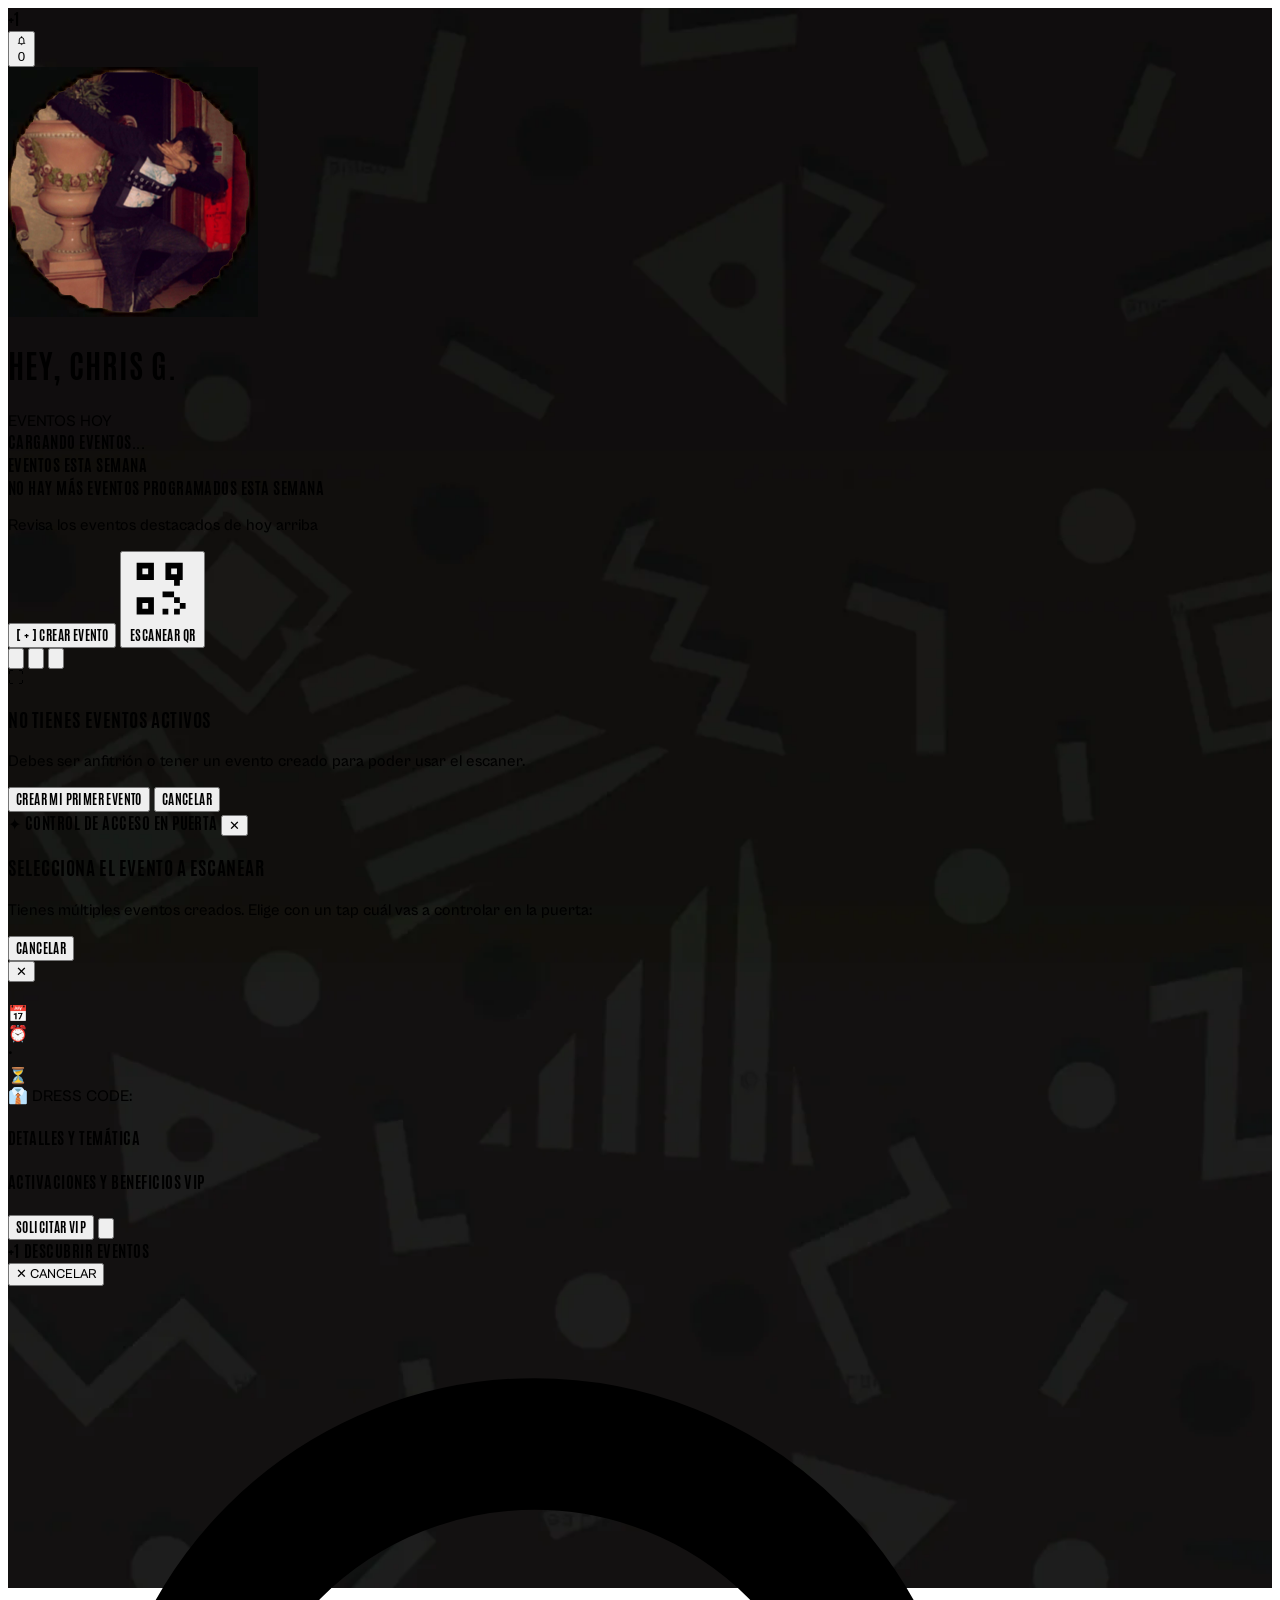
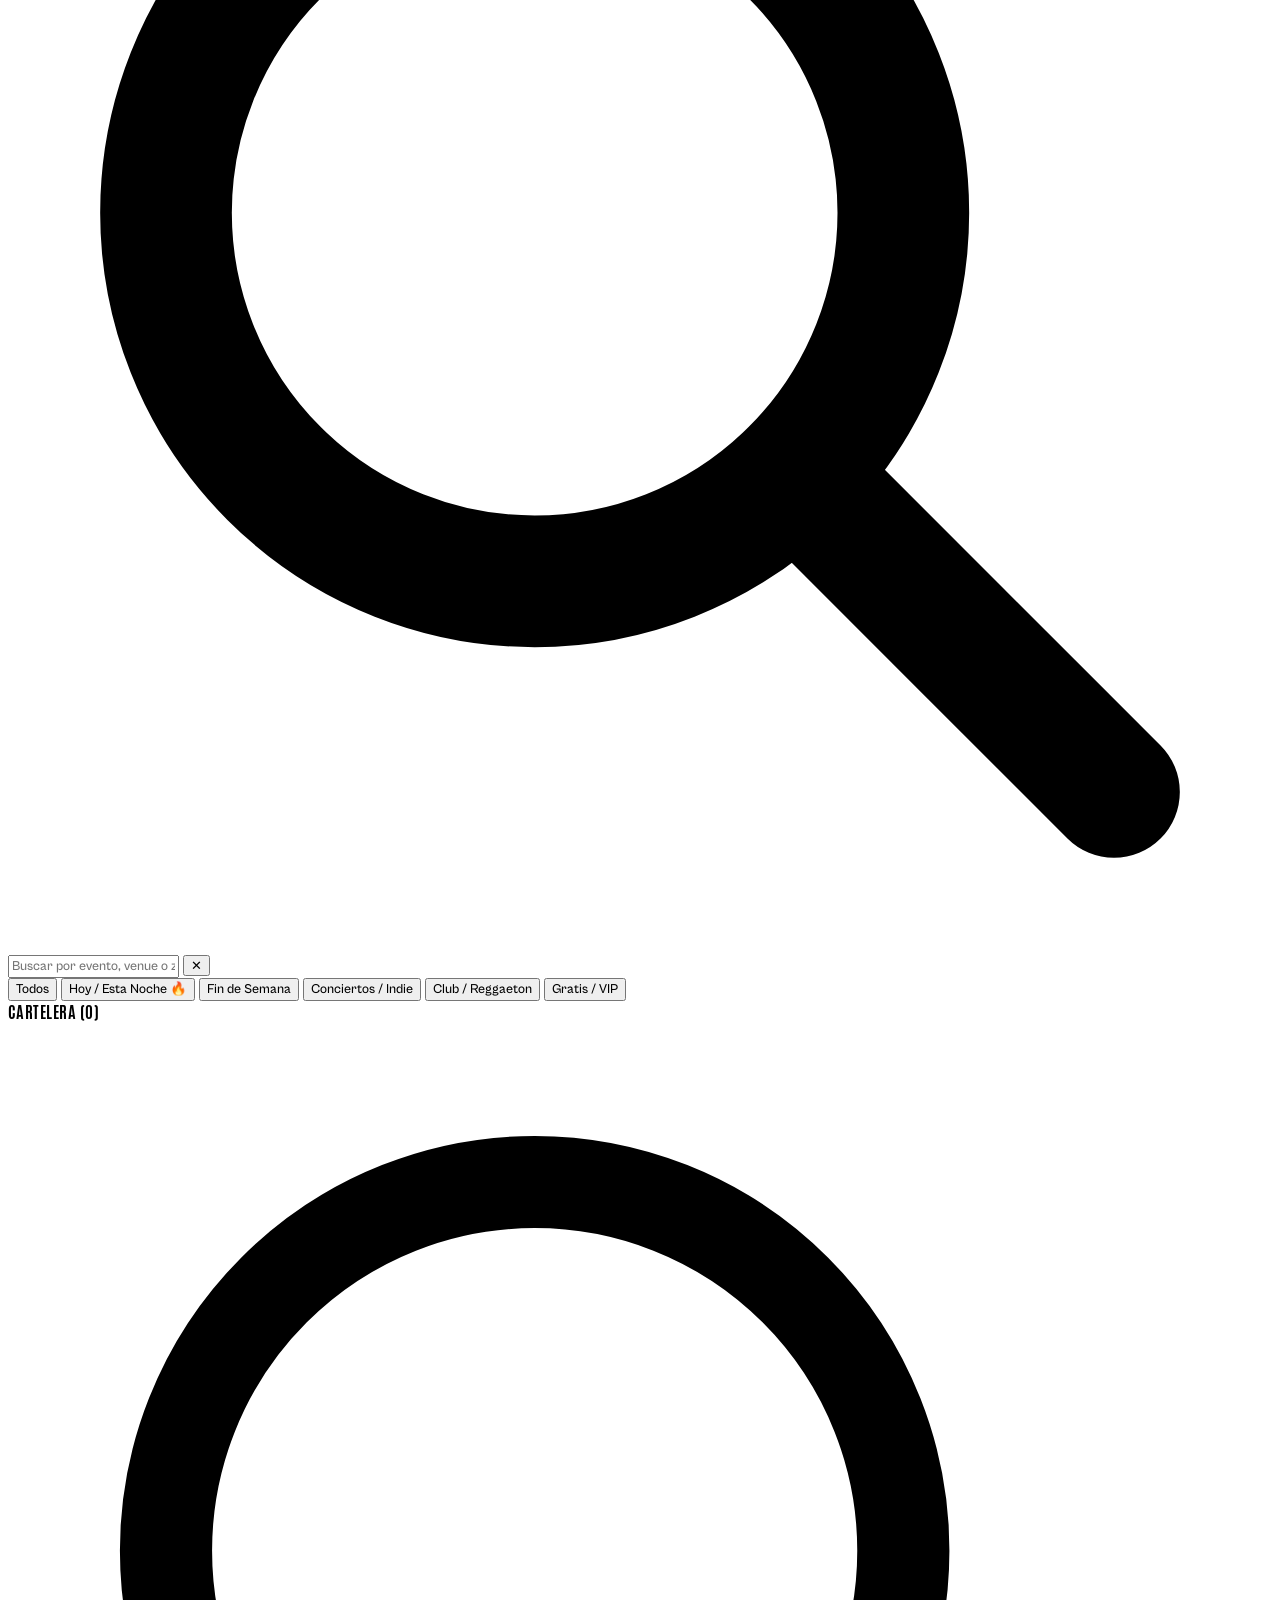
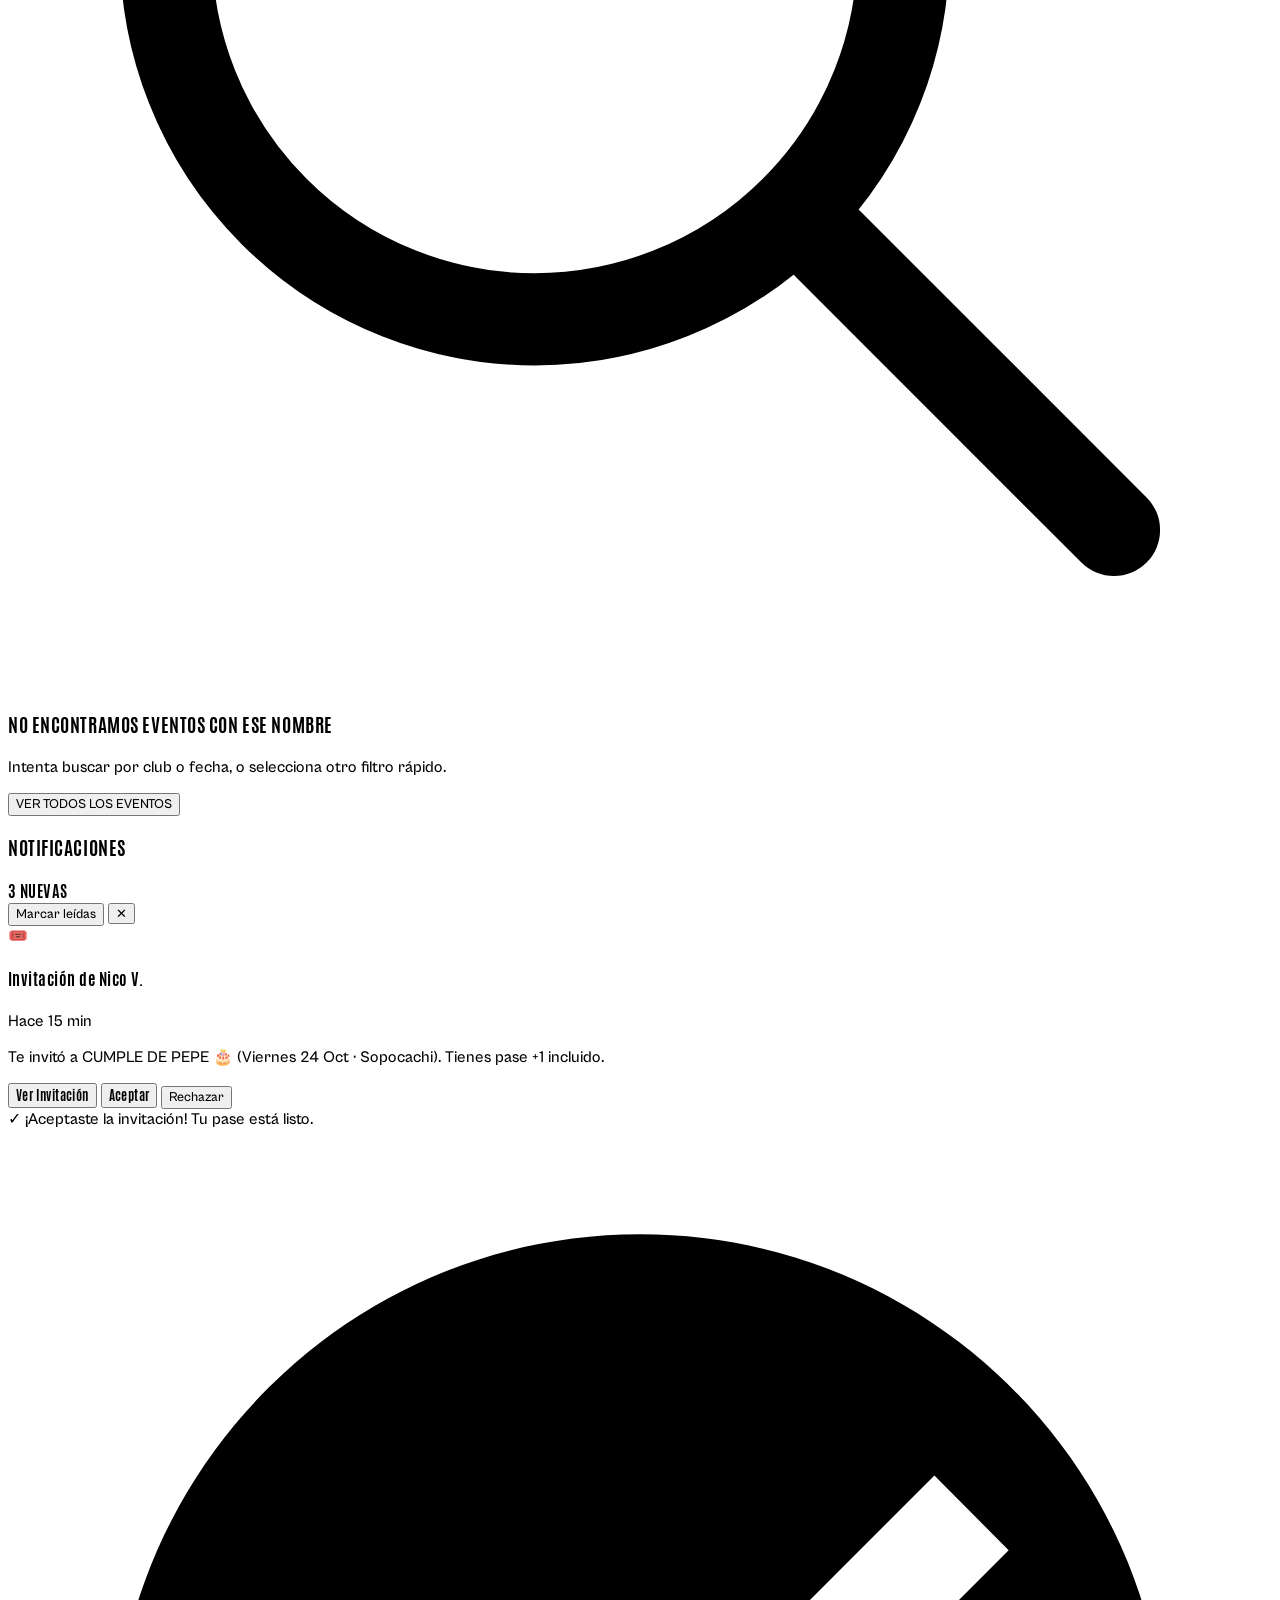
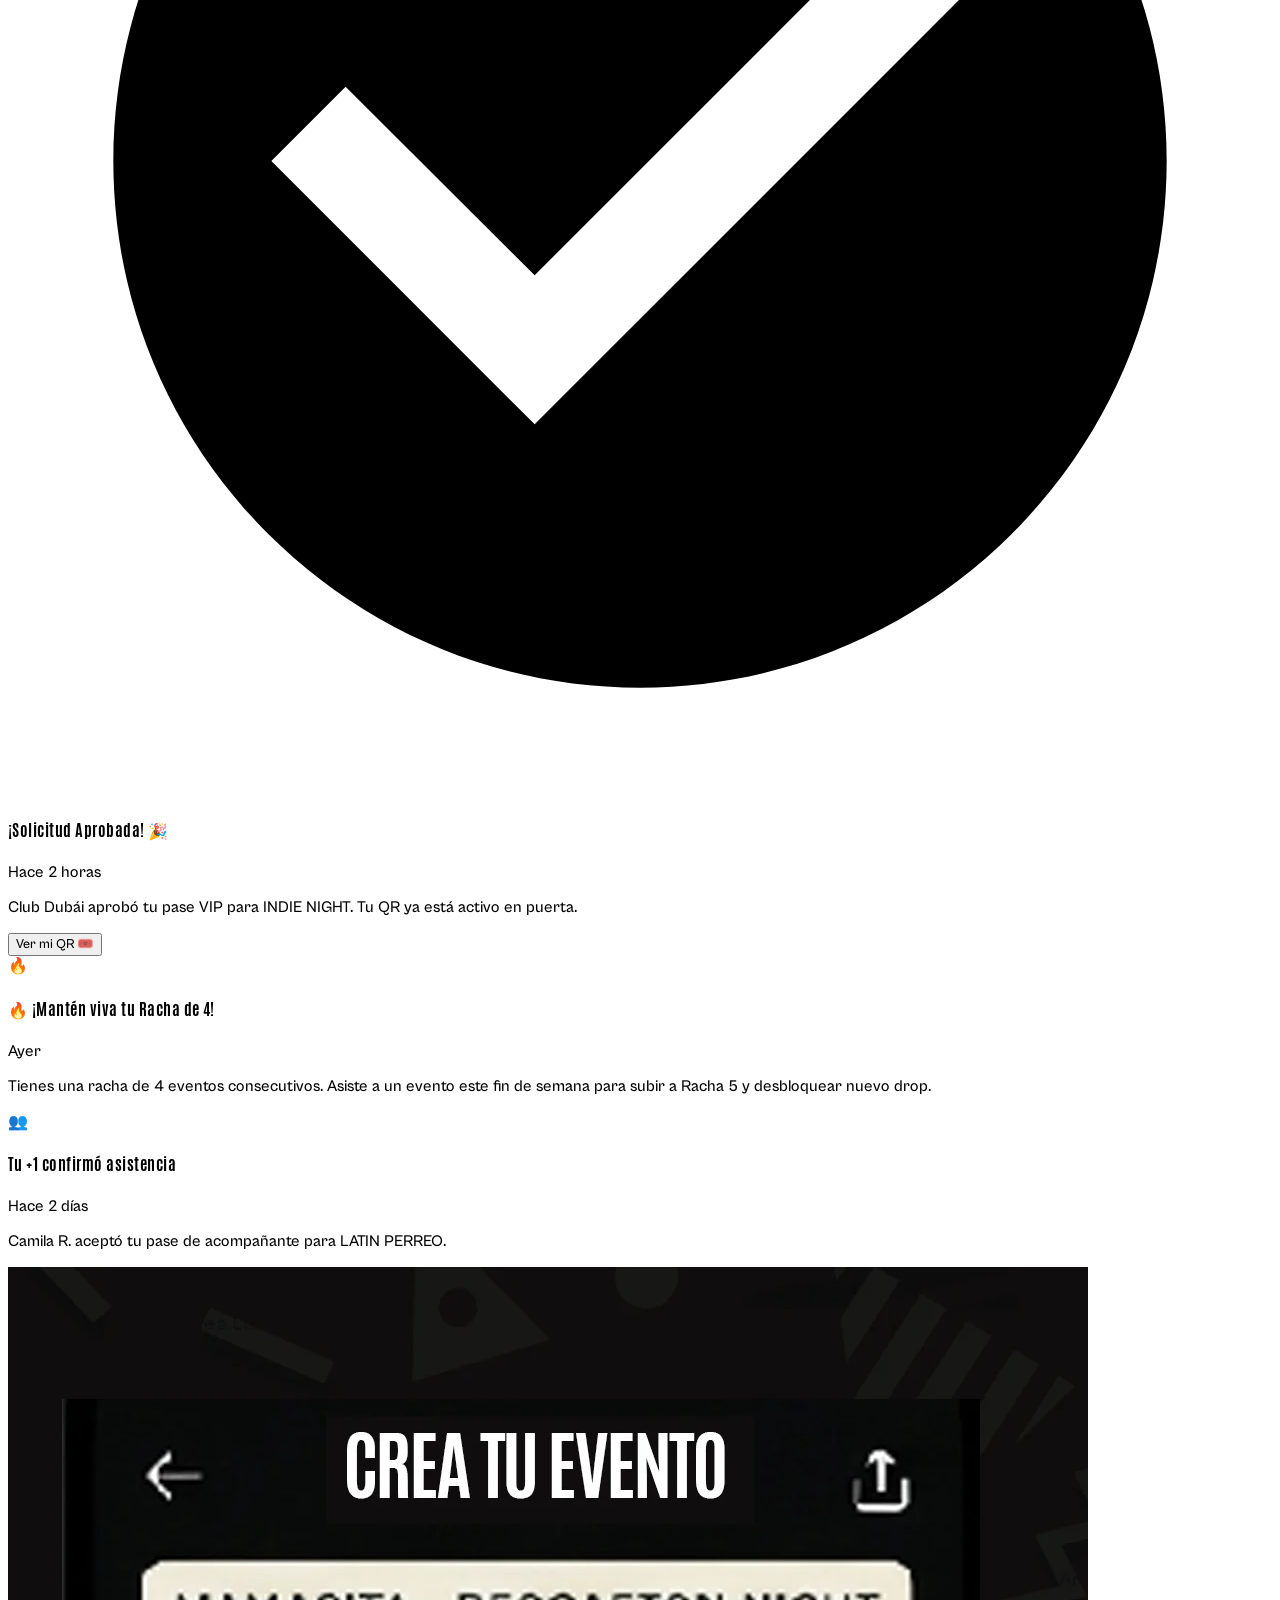
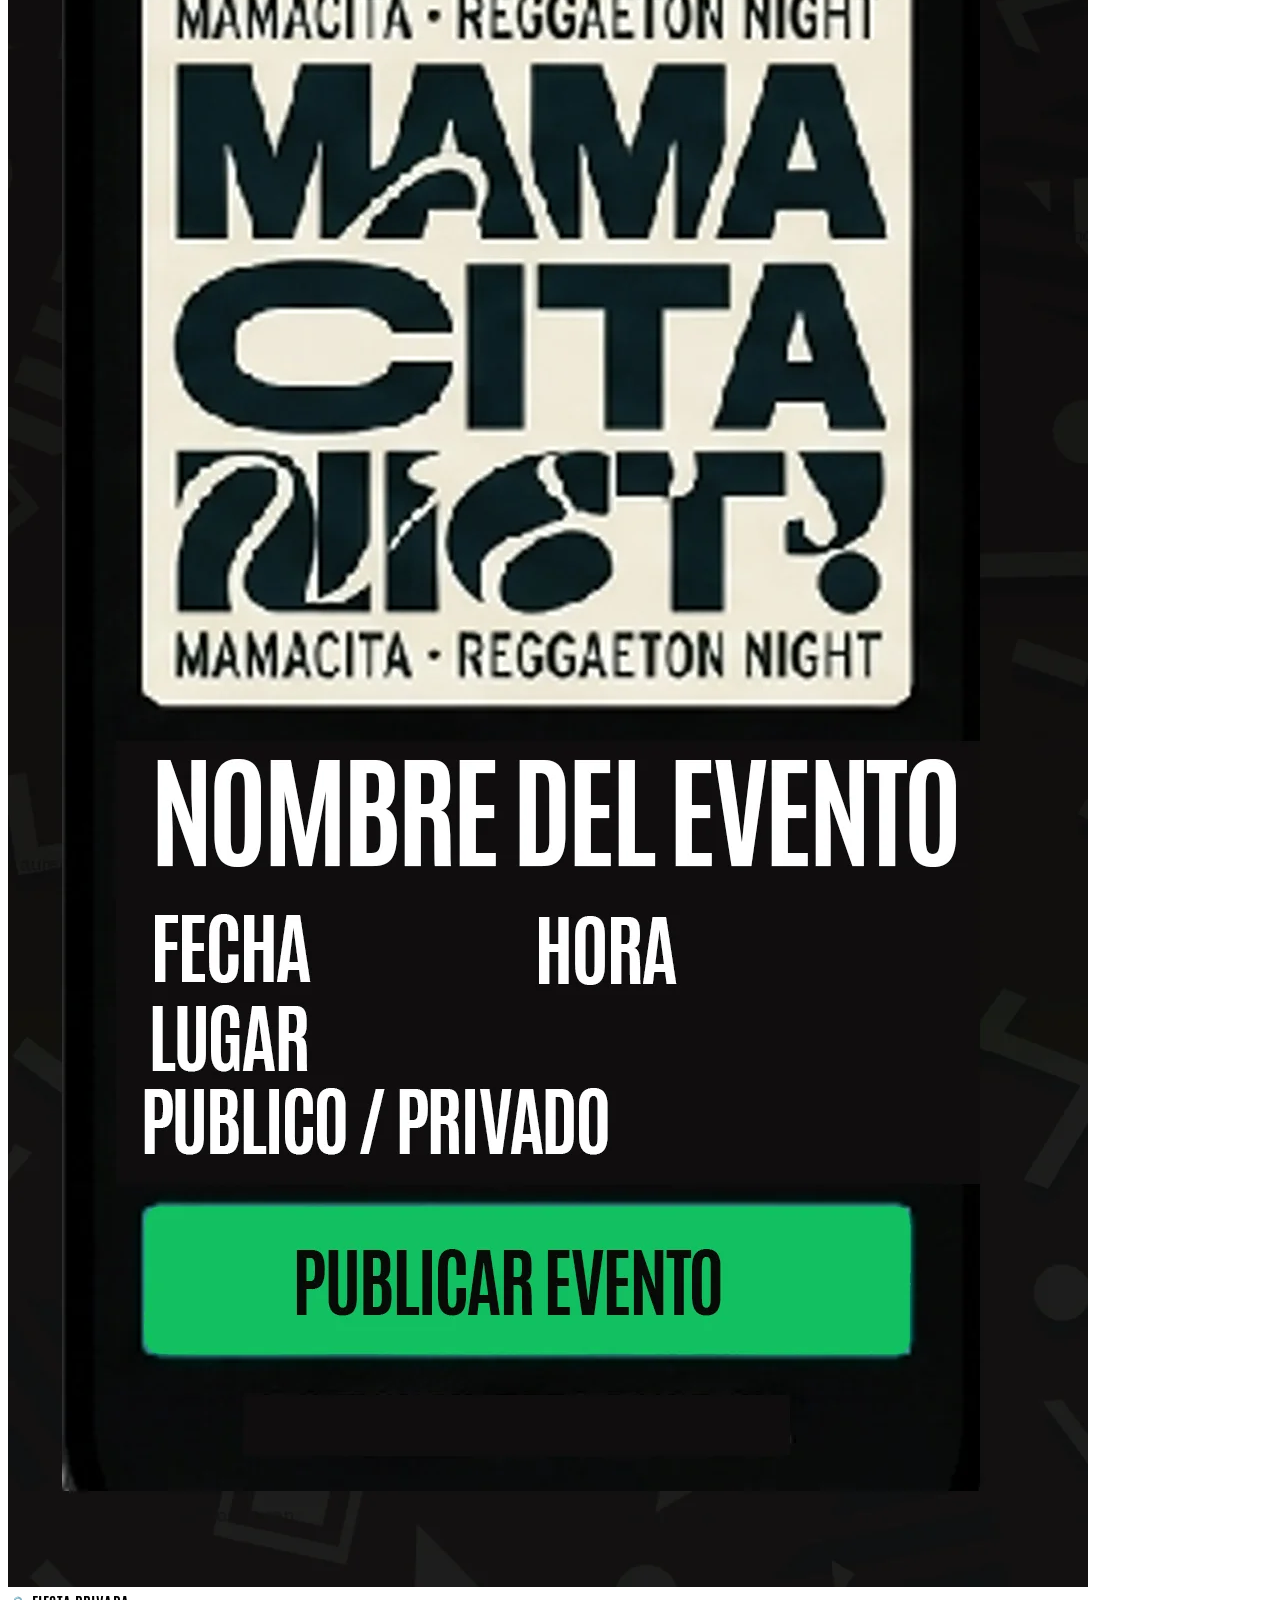
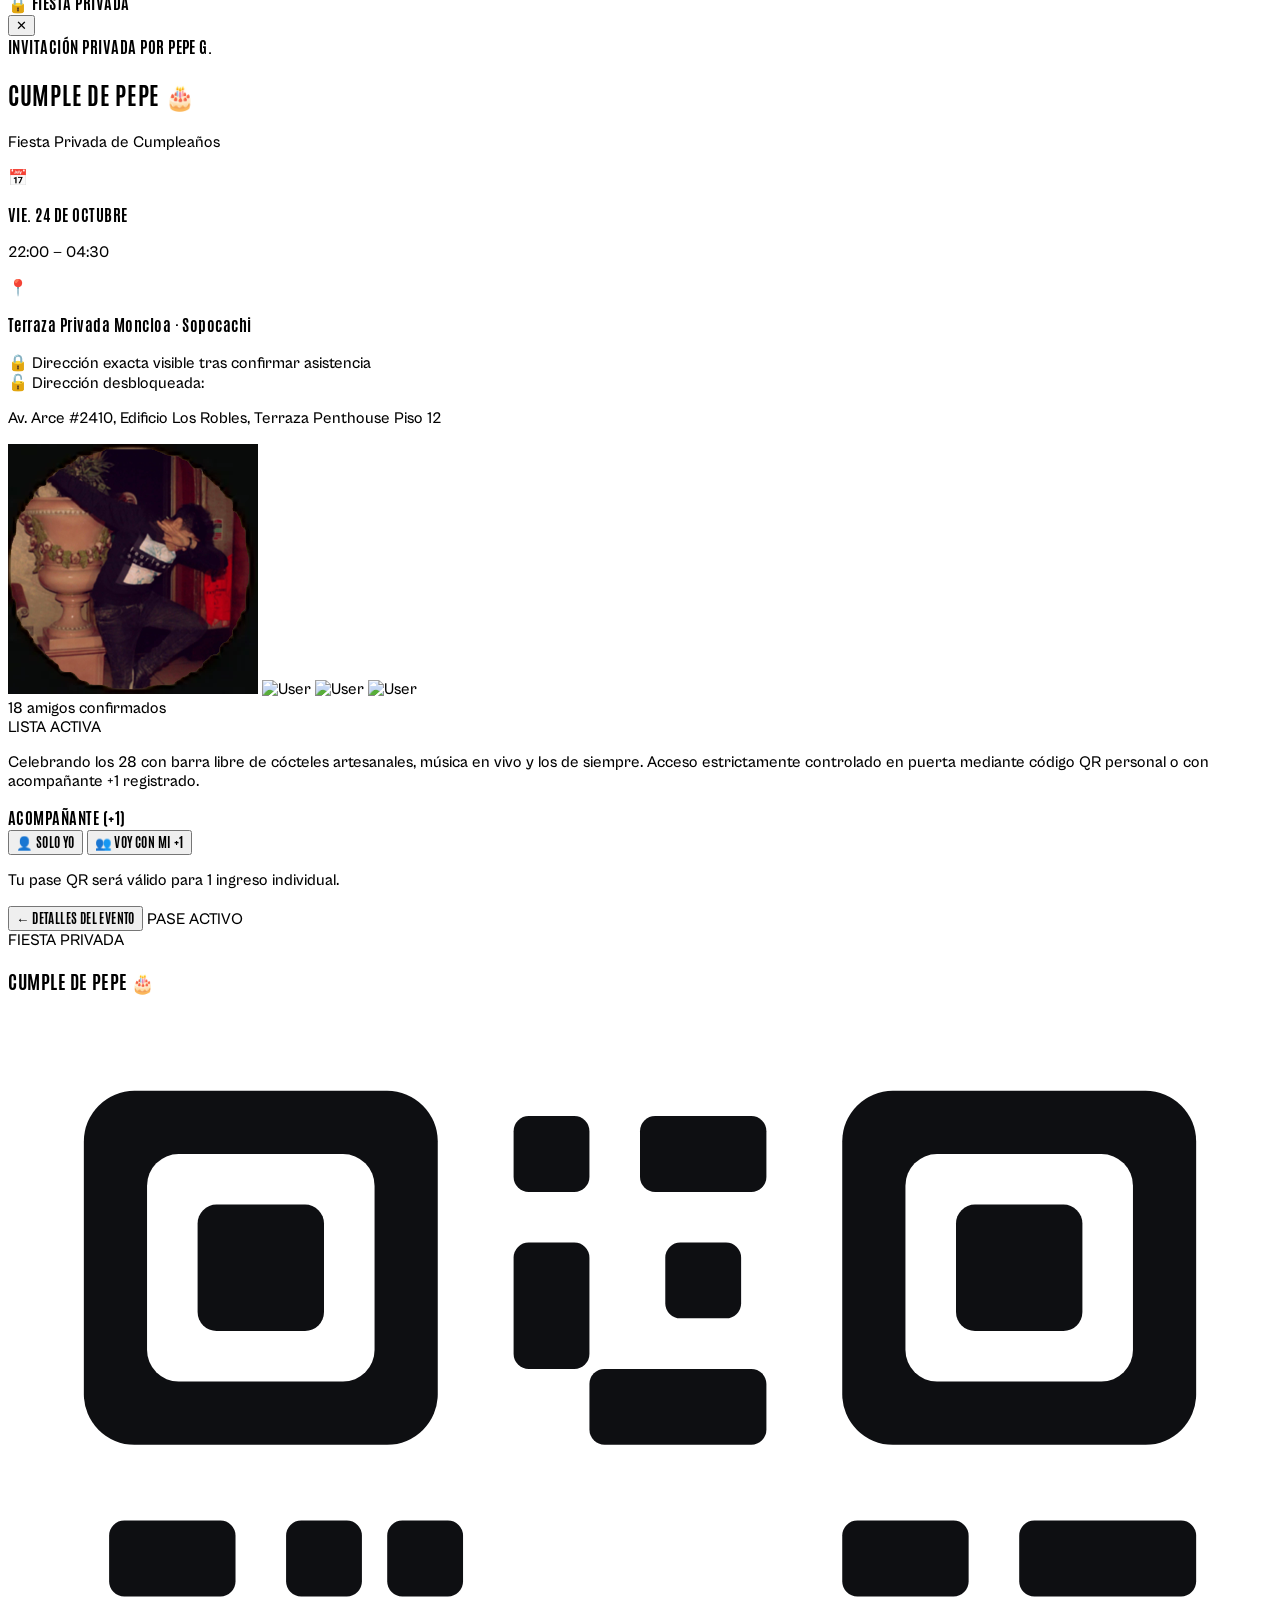
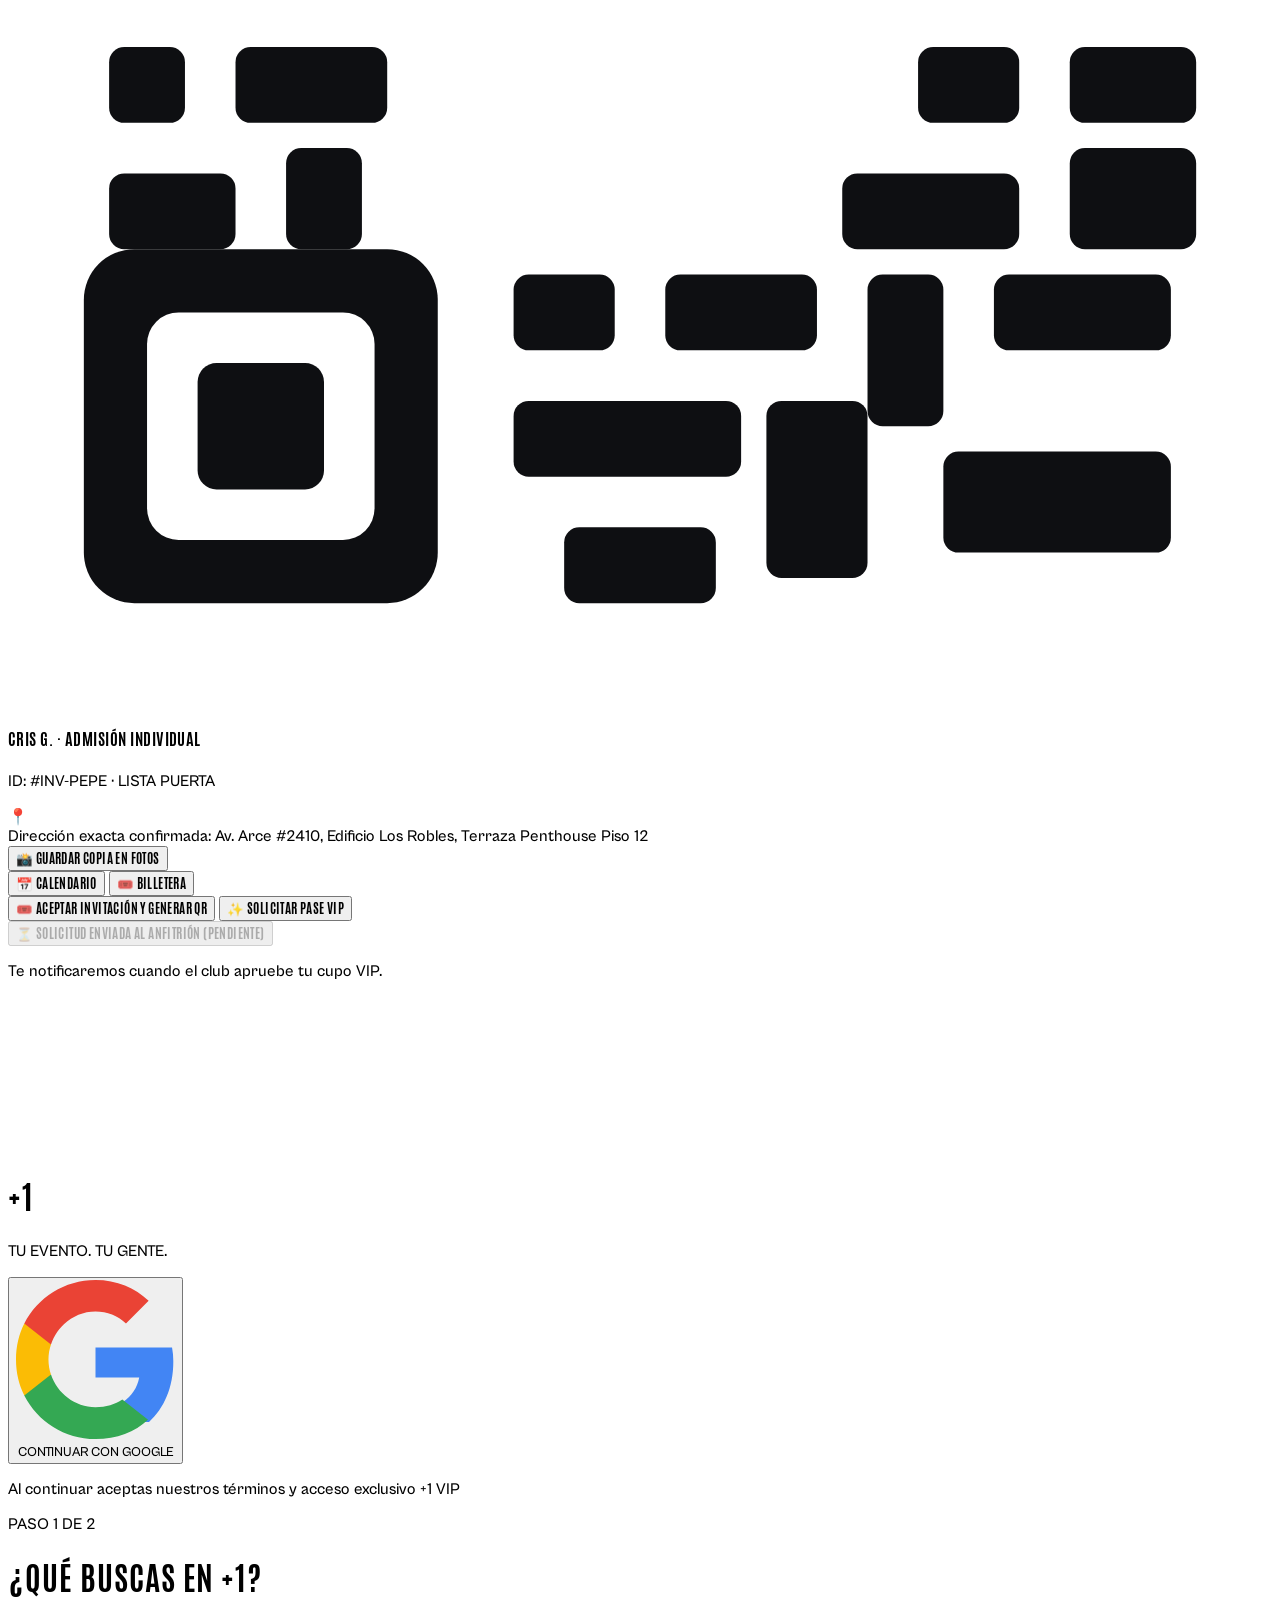
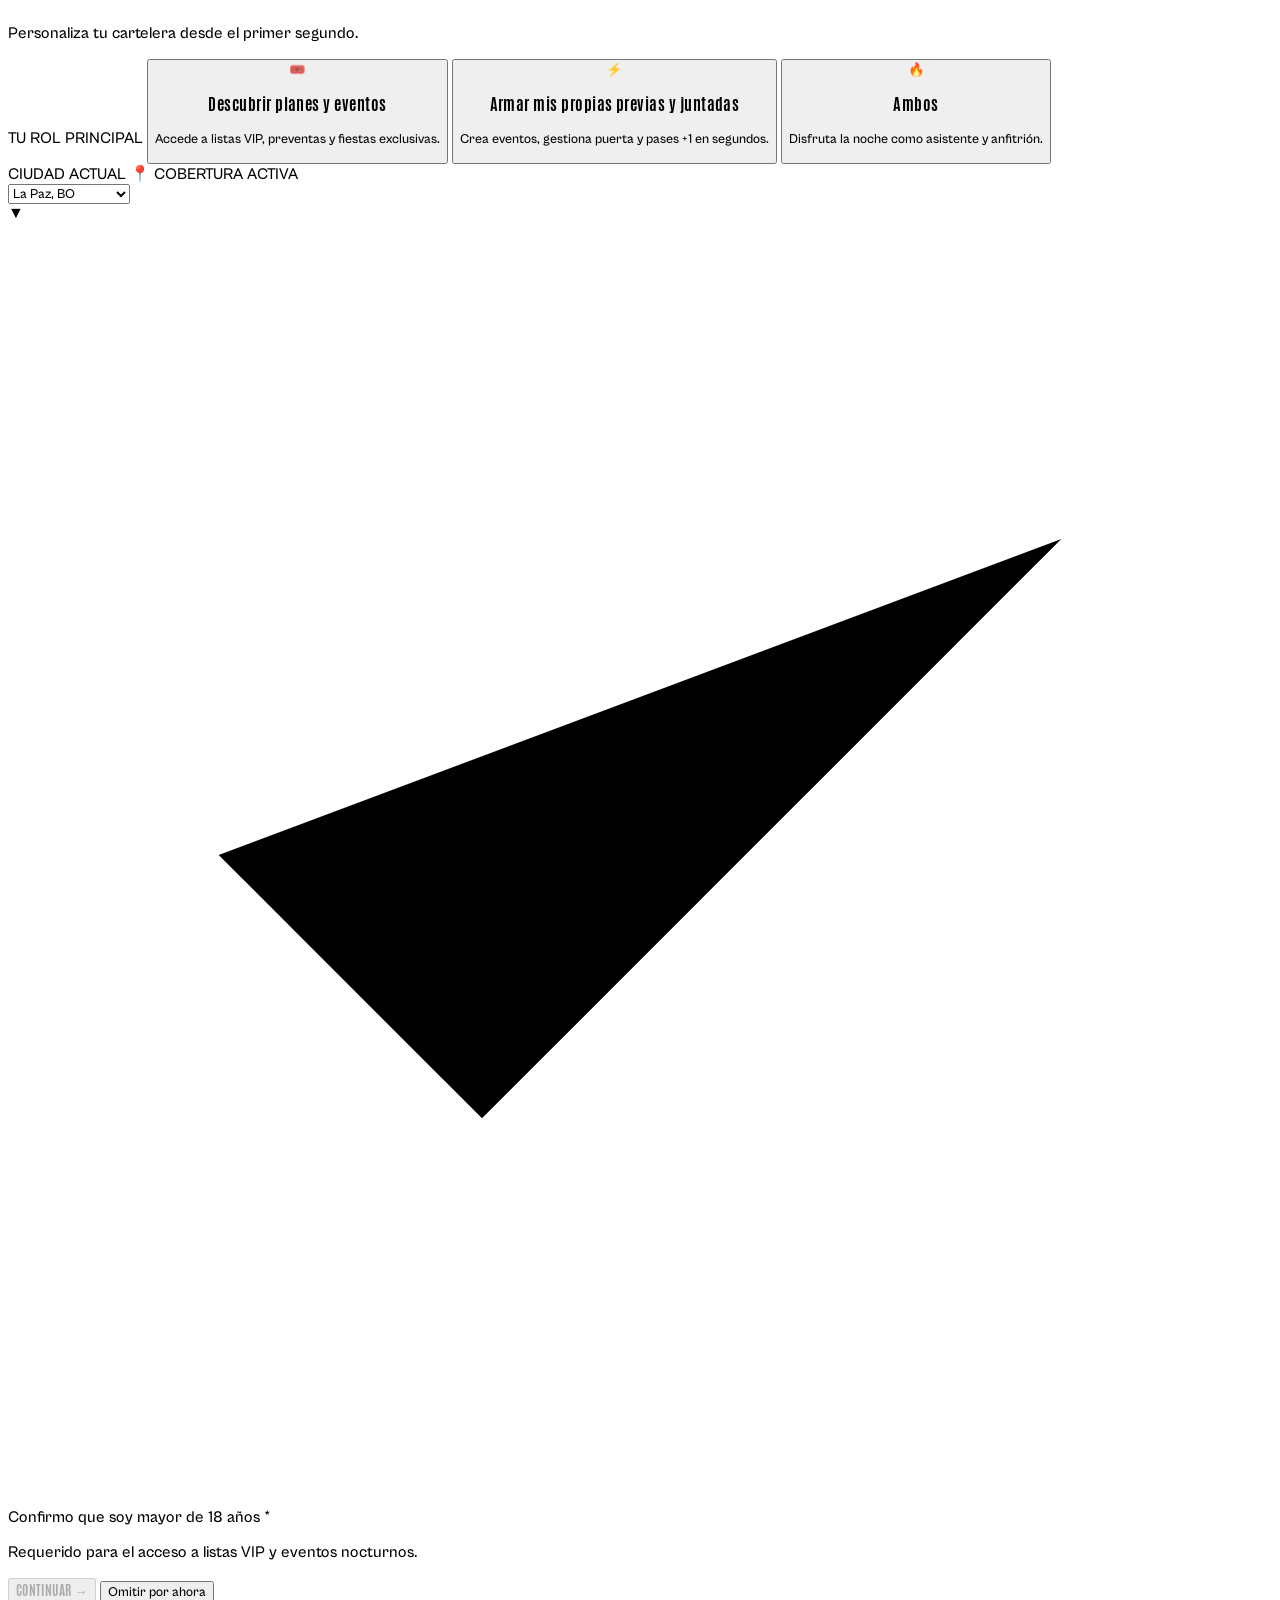
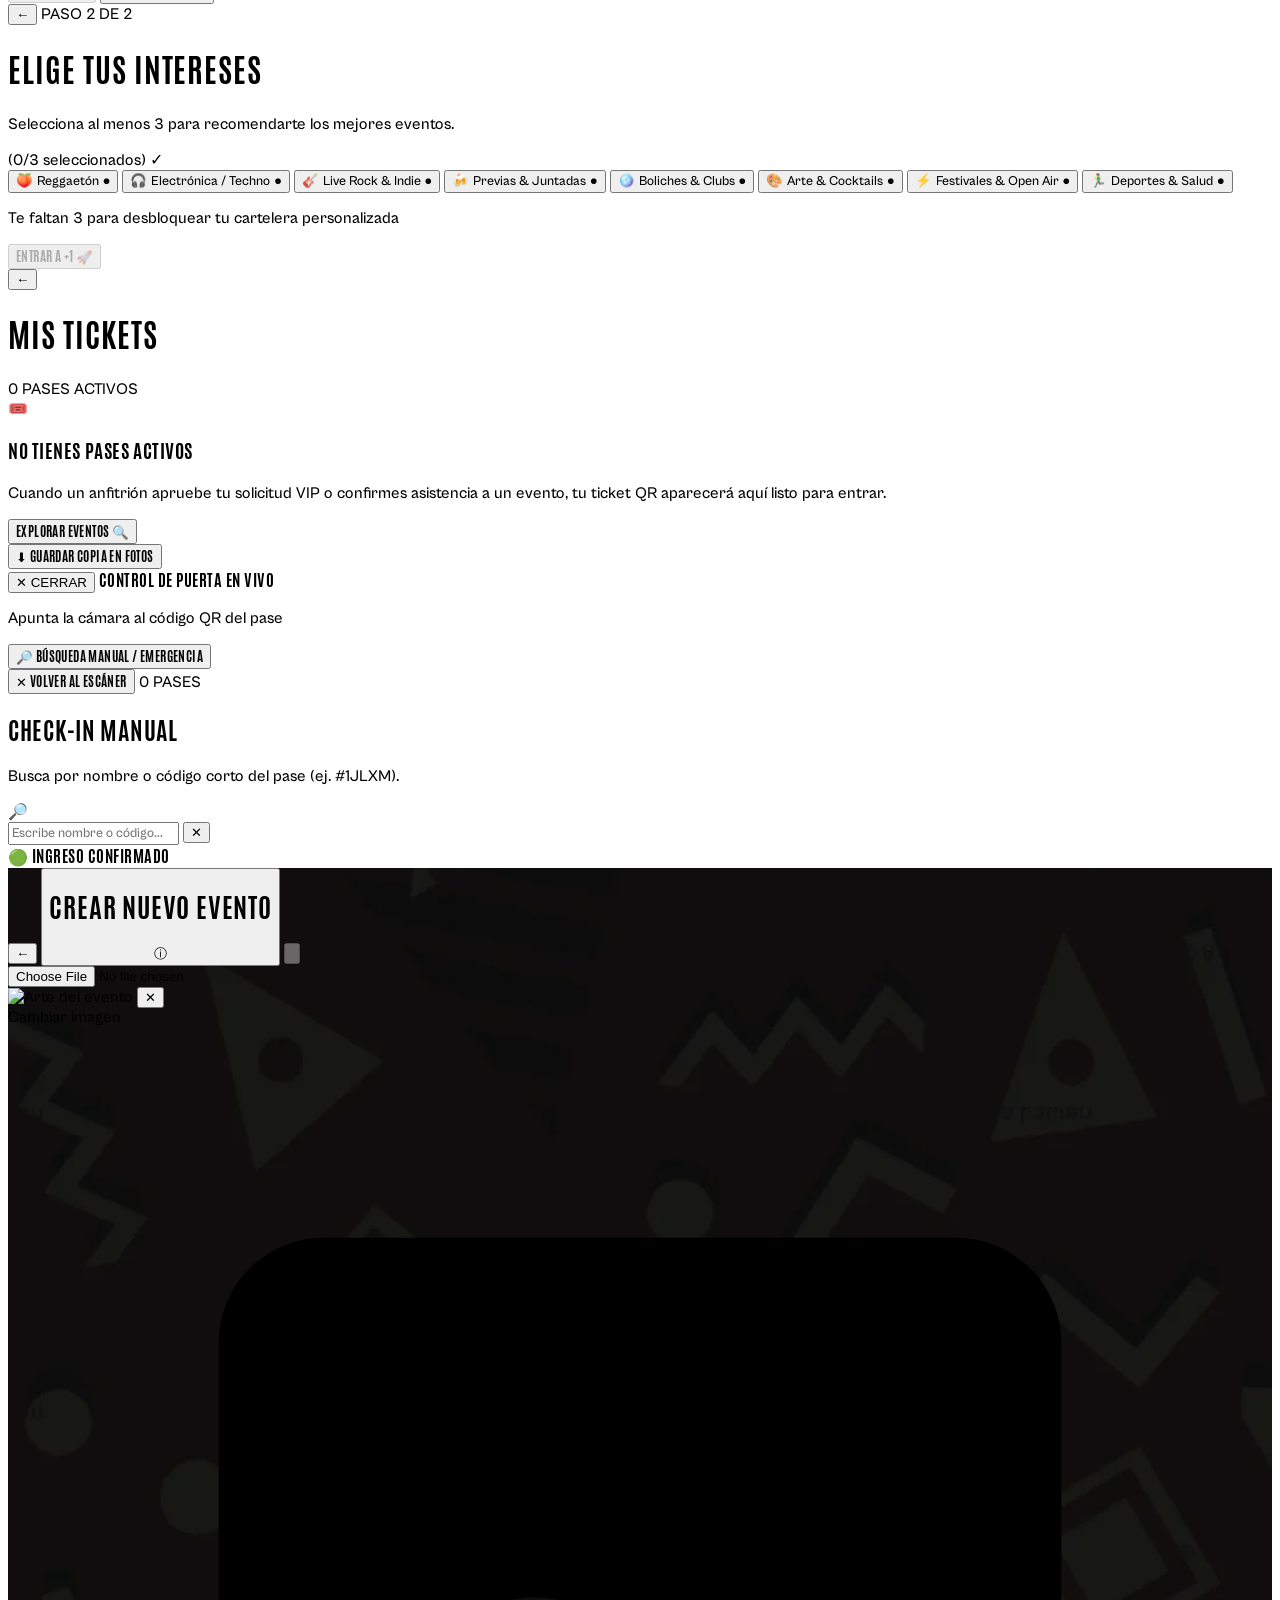
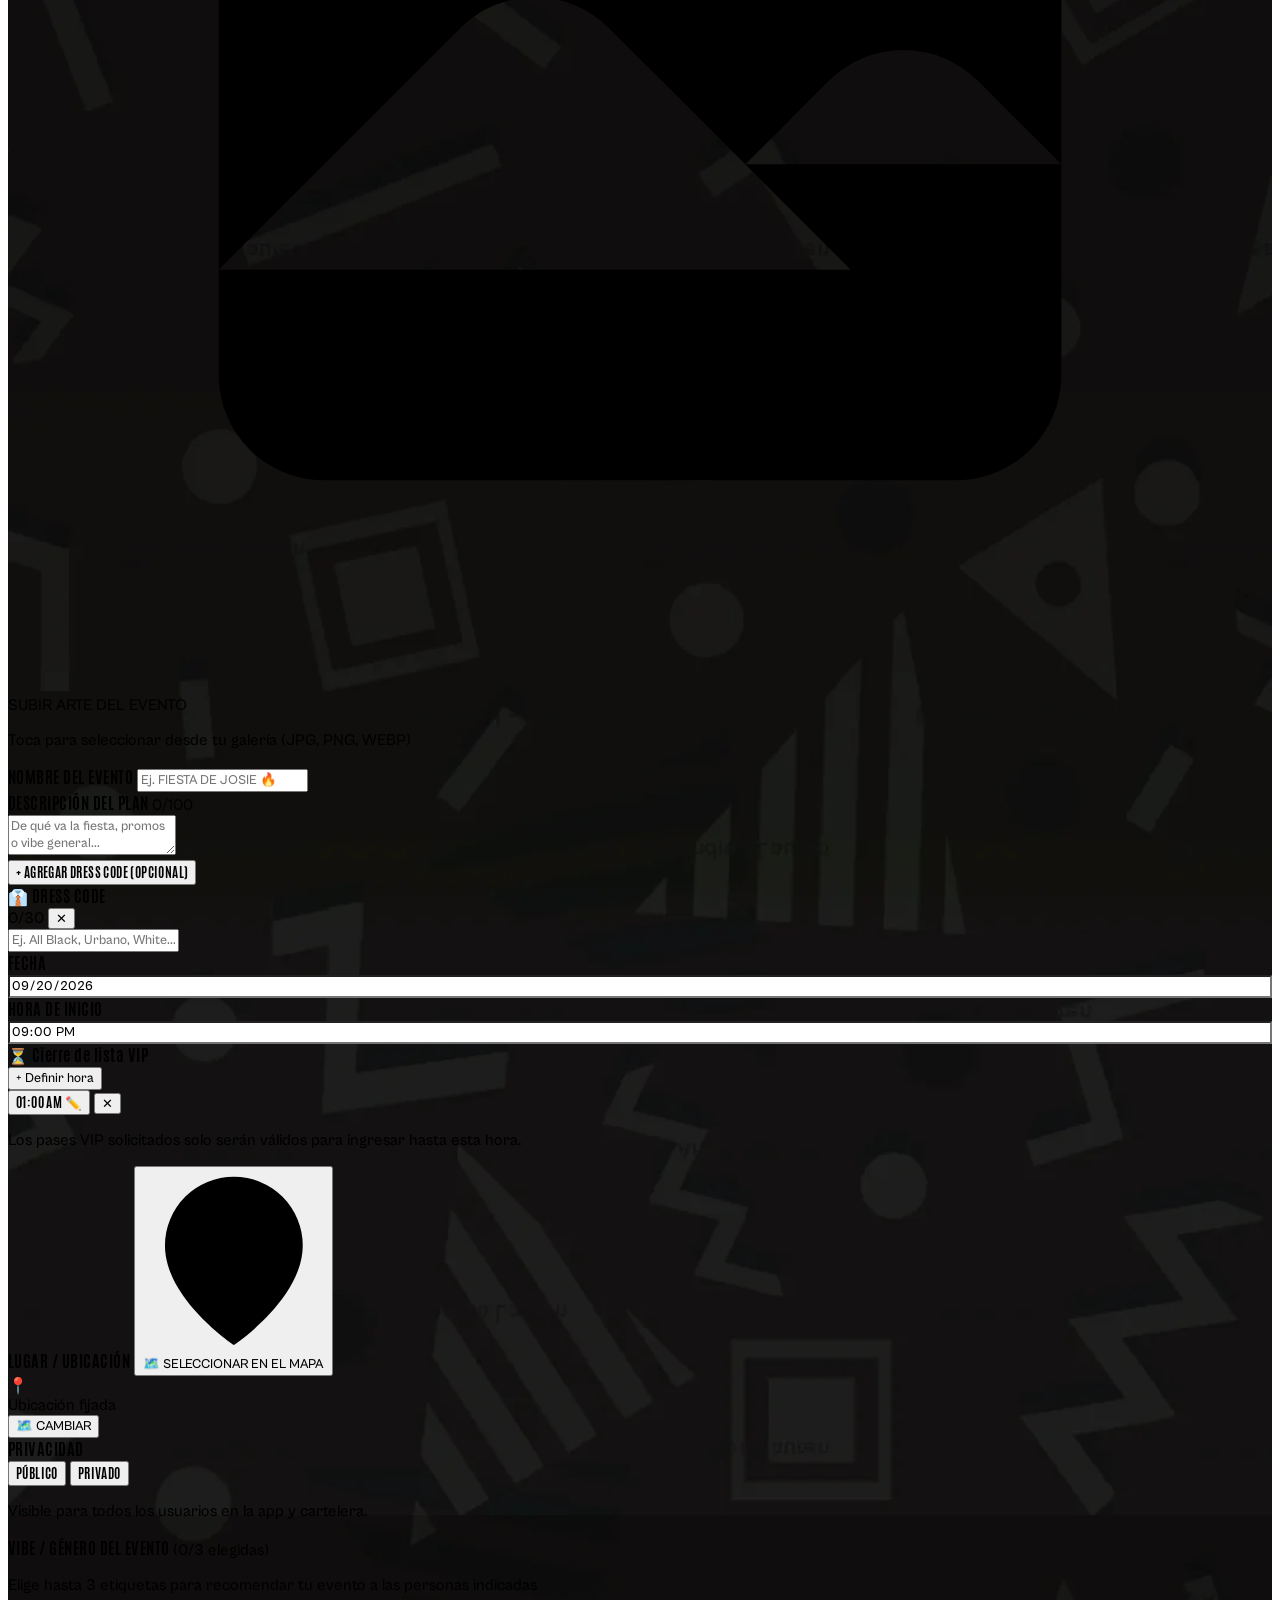
==== commit db8c8f0e: "Add files via upload" ====
--- a/index.html
+++ b/index.html
@@ -15,6 +15,11 @@
   <!-- Leaflet CSS & JS para selector de mapa interactivo -->
   <link rel="stylesheet" href="https://unpkg.com/leaflet@1.9.4/dist/leaflet.css" integrity="sha256-p4NxAoJBhIIN+hmNHrzRCf9tD/miZyoHS5obTRR9BMY=" crossorigin="" />
   <script src="https://unpkg.com/leaflet@1.9.4/dist/leaflet.js" integrity="sha256-20nQCchB9co0qIjJZRGuk2/Z9VM+kNiyxNV1lvTlZBo=" crossorigin=""></script>
+  <!-- QRCode CDN estándar y qr-code-styling para códigos estilo Telegram (dots / rounded) -->
+  <script src="https://cdn.jsdelivr.net/npm/qrcode@1.5.3/build/qrcode.min.js"></script>
+  <script src="https://cdn.jsdelivr.net/npm/qr-code-styling@1.5.0/lib/qr-code-styling.js"></script>
+  <!-- html5-qrcode CDN para decodificación de códigos QR en vivo en puerta -->
+  <script src="https://unpkg.com/html5-qrcode@2.3.8/html5-qrcode.min.js"></script>
   <style>
     @font-face {
       font-family: 'Antonio';
@@ -44,6 +49,9 @@
       -ms-overflow-style: none;
       scrollbar-width: none;
     }
+    html, body {
+      overscroll-behavior-y: contain;
+    }
     
     /* Animaciones suaves */
     @keyframes hudDown {
@@ -70,6 +78,25 @@
     @keyframes modalSlideUp {
       0% { opacity: 0; transform: translateY(22px); }
       100% { opacity: 1; transform: translateY(0); }
+    }
+
+    @keyframes shake {
+      0%, 100% { transform: translateX(0); }
+      20%, 60% { transform: translateX(-6px); }
+      40%, 80% { transform: translateX(6px); }
+    }
+    .animate-shake {
+      animation: shake 0.5s ease-in-out;
+    }
+
+    @keyframes flashFade {
+      0% { opacity: 0; transform: scale(1.01); }
+      12% { opacity: 1; transform: scale(1); }
+      80% { opacity: 1; }
+      100% { opacity: 0; }
+    }
+    .animate-flash-glow {
+      animation: flashFade 1.8s ease-out forwards;
     }
 
     .anim-hud { animation: hudDown 0.35s ease-out forwards; }
@@ -140,63 +167,81 @@
     <!-- Contenedor Interior Nativo (overflow-y-auto h-full con pb-28) -->
     <div id="mainHomeScrollContainer" class="relative z-20 flex-1 flex flex-col justify-between overflow-y-auto overflow-x-hidden h-full no-scrollbar pb-28 w-full max-w-md mx-auto">
       
-      <!-- 1. TOP BAR / HUD -->
-      <header class="anim-hud flex items-center justify-between px-6 pt-[max(1.25rem,env(safe-area-inset-top,0px))] pb-1 w-full">
-        <!-- Logo +1 en color Salmón / Coral #E87A72 -->
-        <div class="flex items-center cursor-pointer">
-          <span class="font-display text-[#E87A72] text-[42px] font-black tracking-tight leading-none">
+      <!-- REESTRUCTURACIÓN DEL HEADER (DOS NIVELES VERTICALES) -->
+      <header class="w-full z-20 flex flex-col">
+        <!-- NIVEL 1: TOP BAR (LOGO +1 INDEPENDIENTE) -->
+        <div class="w-full px-5 pt-3 pb-1 flex items-center justify-between">
+          <!-- Isotipo +1 en solitario a la izquierda -->
+          <span class="font-display text-3xl text-[#E87A72] font-bold tracking-tight">
             +1
           </span>
+
+          <!-- Lado derecho: Notificaciones y Avatar -->
+          <div class="flex items-center gap-3">
+            <button id="topBellBtn" onclick="openNotificationsModal()" class="relative p-1 text-white hover:text-[#E87A72] transition-colors focus:outline-none cursor-pointer" aria-label="Notificaciones">
+              <svg class="w-5 h-5 fill-current" viewBox="0 0 24 24">
+                <path d="M12 22c1.1 0 2-.9 2-2h-4c0 1.1.9 2 2 2zm6-6v-5c0-3.07-1.63-5.64-4.5-6.32V4c0-.83-.67-1.5-1.5-1.5s-1.5.67-1.5 1.5v.68C7.64 5.36 6 7.92 6 11v5l-2 2v1h16v-1l-2-2zm-2 1H8v-6c0-2.48 1.51-4.5 4-4.5s4 2.02 4 4.5v6z"/>
+              </svg>
+              <span id="topNotifBadge" class="hidden absolute -top-1 -right-1 bg-[#E87A72] text-[10px] text-white font-bold rounded-full w-4 h-4 flex items-center justify-center">
+                0
+              </span>
+            </button>
+            <div 
+              onclick="openProfileScreen()" 
+              class="w-8 h-8 rounded-full overflow-hidden border border-white/20 cursor-pointer transition-transform duration-150 hover:scale-105 active:scale-95 flex items-center justify-center p-0"
+              aria-label="Perfil de usuario"
+            >
+              <img id="topHudUserAvatar" src="./assets/images/avatar_chris.png" alt="Chris G." class="w-full h-full object-cover">
+            </div>
+          </div>
         </div>
 
-        <!-- Acciones Derecha: Campana con Badge Rojo y Avatar -->
-        <div class="flex items-center space-x-3.5">
-          <!-- Campana con Badge Rojo -->
-          <button id="topBellBtn" class="relative p-1 text-white hover:text-[#E87A72] transition-colors focus:outline-none" onclick="openNotificationsModal()" aria-label="Notificaciones">
-            <svg class="w-6 h-6 fill-current" viewBox="0 0 24 24">
-              <path d="M12 22c1.1 0 2-.9 2-2h-4c0 1.1.9 2 2 2zm6-6v-5c0-3.07-1.63-5.64-4.5-6.32V4c0-.83-.67-1.5-1.5-1.5s-1.5.67-1.5 1.5v.68C7.64 5.36 6 7.92 6 11v5l-2 2v1h16v-1l-2-2zm-2 1H8v-6c0-2.48 1.51-4.5 4-4.5s4 2.02 4 4.5v6z"/>
-            </svg>
-            <span id="topNotifBadge" class="hidden absolute -top-1 -right-1 bg-[#E87A72] text-black text-[10px] font-display font-black rounded-full min-w-[18px] h-[18px] px-1 flex items-center justify-center border border-black shadow-md">
-              0
+        <!-- NIVEL 2: PASTILLA NEGRA CON SALUDO Y EVENTOS (ANCHO DINÁMICO) -->
+        <div class="w-full flex justify-start my-3">
+          <!-- Pastilla dinámica que solo cubre el ancho del texto -->
+          <div class="bg-black rounded-none pl-5 pr-5 py-2.5 w-max max-w-[85%] flex flex-col justify-center shadow-none border-0">
+            <h1 id="homeGreetingTitle" class="font-display text-[22px] text-white tracking-wide uppercase leading-tight whitespace-nowrap">
+              HEY, CHRIS G.
+            </h1>
+            <span class="font-sans text-[11px] text-[#E87A72] font-semibold tracking-wider uppercase mt-0.5 whitespace-nowrap">
+              EVENTOS HOY
             </span>
-          </button>
-
-          <!-- Avatar de Usuario interactivo (Dirige a /profile) -->
-          <button class="relative w-9 h-9 sm:w-10 sm:h-10 rounded-full border-2 border-[#E87A72] bg-[#16171B] overflow-hidden focus:outline-none transition-transform duration-150 hover:scale-105 active:scale-95 cursor-pointer shadow-md flex items-center justify-center p-0" onclick="openProfileScreen()" aria-label="Perfil de usuario">
-            <img id="topHudUserAvatar" src="./assets/images/avatar_chris.png" alt="Chris G." class="w-full h-full rounded-full object-cover">
-          </button>
+          </div>
         </div>
       </header>
 
-      <!-- 2. SALUDO PRINCIPAL: HEY, [NOMBRE DE USUARIO] -->
-      <div class="anim-greeting px-6 pt-1 pb-1">
-        <h1 id="homeGreetingTitle" class="font-display text-white text-[38px] sm:text-[42px] font-black tracking-tight leading-none uppercase">
-          HEY, CHRIS G.
-        </h1>
-      </div>
-
-      <!-- 3. ENCABEZADO INDEPENDIENTE: EVENTOS PARA TI -->
-      <div class="anim-greeting px-6 pt-1 pb-1 mt-2">
-        <h2 class="font-sans text-[#9CA3AF] text-sm sm:text-base font-semibold tracking-wider uppercase m-0 leading-none">
-          EVENTOS PARA TI
-        </h2>
-      </div>
-
       <!-- 4. CARRUSEL COVER FLOW DE TARJETAS COMPLETAS (DESPLAZAMIENTO EN BLOQUE) -->
-      <main class="anim-main-card flex-1 flex flex-col justify-center my-auto py-1">
-        <div class="relative w-full h-[485px] sm:h-[500px] flex items-center justify-center py-2" style="perspective: 1100px;">
+      <main class="anim-main-card flex-1 flex flex-col justify-center my-auto py-1 w-full overflow-x-visible">
+        <div class="relative w-full h-[clamp(455px,60vh,505px)] sm:h-[clamp(475px,62vh,520px)] flex items-center justify-center py-1 overflow-x-visible" style="perspective: 1100px;">
           <div id="coverFlowTrack" class="relative w-full h-full flex items-center justify-center cursor-grab active:cursor-grabbing touch-pan-y">
             <!-- Empty state o tarjetas generadas dinámicamente vía renderCoverFlow() -->
           </div>
         </div>
 
         <!-- Paginador Dots Centrados -->
-        <div id="coverFlowDotsContainer" class="flex items-center justify-center space-x-2 mt-3">
+        <div id="coverFlowDotsContainer" class="flex items-center justify-center space-x-2 mt-2">
         </div>
       </main>
 
-      <!-- 4. BARRA DE ACCIÓN FLOTANTE: [ + ] CREAR EVENTO + [ ⛶ ESCANEAR QR ] (INMEDIATAMENTE DEBAJO DEL CARRUSEL) -->
-      <div class="anim-footer px-4 pt-2 pb-2 z-20">
+      <!-- NUEVA SECCIÓN: "EVENTOS ESTA SEMANA" (AGENDA CRONOLÓGICA) -->
+      <section id="thisWeekEventsSection" class="w-full flex flex-col mt-4">
+        <!-- 1. Encabezado de Sección Brutalista -->
+        <div class="w-full flex justify-start mt-6 mb-3">
+          <div class="bg-black rounded-none pl-5 pr-5 py-2 inline-flex items-center">
+            <span class="font-display text-base text-white tracking-widest uppercase">
+              EVENTOS ESTA SEMANA
+            </span>
+          </div>
+        </div>
+
+        <!-- 2. Lista Cronológica Agrupada por Día -->
+        <div id="thisWeekEventsContainer" class="w-full flex flex-col">
+          <!-- Renderizado dinámico vía renderThisWeekEventsHtml() -->
+        </div>
+      </section>
+
+      <!-- 5. DOCK DE ACCIÓN INFERIOR: [ + ] CREAR EVENTO + [ ⛶ ESCANEAR QR ] -->
+      <div class="anim-footer w-full mt-6 mb-24 px-4 pb-[90px] z-20">
         <div class="relative w-full h-14 rounded-2xl bg-[#E87A72] p-1.5 flex items-center justify-between shadow-lg">
           <!-- CREAR EVENTO CON [ + ] -->
           <button onclick="handleNavigation('/create-event')" class="flex-1 h-full flex items-center justify-center pl-3 pr-1 text-left focus:outline-none group">
@@ -220,8 +265,8 @@
 
     </div>
 
-    <!-- 5. BOTTOM NAVIGATION BAR FLOTANTE DINÁMICA (Auto-Hiding Floating Capsule) -->
-    <nav id="floatingBottomNav" class="fixed bottom-4 left-1/2 -translate-x-1/2 z-50 max-w-[260px] w-[90%] mx-auto py-2.5 px-6 rounded-full bg-[#121316]/85 backdrop-blur-lg border border-[#26282E] shadow-2xl flex items-center justify-around select-none transition-all duration-300 ease-out translate-y-[150%] opacity-0 pointer-events-none">
+    <!-- 5. BOTTOM NAVIGATION BAR PERMANENTE Y FIJA -->
+    <nav id="floatingBottomNav" class="fixed bottom-4 left-1/2 -translate-x-1/2 z-50 max-w-[260px] w-[88%] mx-auto py-2.5 px-6 rounded-full bg-[#121316]/90 backdrop-blur-lg border border-[#26282E] shadow-2xl flex items-center justify-around select-none opacity-100 pointer-events-auto transform translate-y-0">
       <!-- Home -->
       <button class="p-1 text-white hover:scale-110 active:scale-95 transition-transform focus:outline-none" onclick="event.stopPropagation(); showToast('Ruta: /')">
         <svg class="w-5 h-5 text-white" fill="none" stroke="currentColor" viewBox="0 0 24 24">
@@ -338,6 +383,20 @@
               <span class="w-5 text-center mr-2 text-base text-neutral-500">•</span>
               <span id="modalAddress" class="font-sans"></span>
             </div>
+          </div>
+
+          <!-- Micro-badge de advertencia de Cierre de Lista VIP -->
+          <div id="modalVipCutoffBadge" class="hidden mt-3 px-3 py-2 rounded-xl bg-[#E87A72]/15 border border-[#E87A72]/30 flex items-center space-x-2">
+            <span class="text-sm">⏳</span>
+            <span id="modalVipCutoffText" class="font-display text-[#E87A72] text-xs font-black tracking-wider uppercase"></span>
+          </div>
+
+          <!-- Micro-badge de Dress Code -->
+          <div id="modalDressCodeBox" class="hidden mt-3 px-3.5 py-2 rounded-xl bg-[#16171B] border border-[#26282E] flex items-center space-x-2">
+            <span class="text-sm">👔</span>
+            <span class="font-sans text-neutral-300 text-xs font-semibold tracking-wide">
+              DRESS CODE: <strong id="modalDressCodeText" class="text-white uppercase"></strong>
+            </span>
           </div>
 
           <!-- FILA DE ASISTENTES SOCIALES ("¿QUIÉN VA?") -->
@@ -793,48 +852,60 @@
                   <div class="absolute bottom-0 left-0 w-7 h-7 border-b-[3px] border-l-[3px] border-[#12C061] rounded-bl-lg pointer-events-none"></div>
                   <div class="absolute bottom-0 right-0 w-7 h-7 border-b-[3px] border-r-[3px] border-[#12C061] rounded-br-lg pointer-events-none"></div>
 
-                  <div class="w-[150px] h-[150px] flex items-center justify-center p-1 rounded-md overflow-hidden bg-[#0A0C0E]">
-                    <svg viewBox="0 0 100 100" class="w-full h-full text-white fill-current">
-                      <rect x="5" y="5" width="28" height="28" rx="2" fill="currentColor" />
-                      <rect x="9" y="9" width="20" height="20" fill="#0A0C0E" />
-                      <rect x="13" y="13" width="12" height="12" rx="1" fill="currentColor" />
-                      <rect x="67" y="5" width="28" height="28" rx="2" fill="currentColor" />
-                      <rect x="71" y="9" width="20" height="20" fill="#0A0C0E" />
-                      <rect x="75" y="13" width="12" height="12" rx="1" fill="currentColor" />
-                      <rect x="5" y="67" width="28" height="28" rx="2" fill="currentColor" />
-                      <rect x="9" y="71" width="20" height="20" fill="#0A0C0E" />
-                      <rect x="13" y="75" width="12" height="12" rx="1" fill="currentColor" />
-                      <rect x="38" y="6" width="6" height="6" fill="currentColor" />
-                      <rect x="48" y="6" width="12" height="6" fill="currentColor" />
-                      <rect x="38" y="16" width="6" height="12" fill="currentColor" />
-                      <rect x="54" y="16" width="6" height="6" fill="currentColor" />
-                      <rect x="48" y="26" width="12" height="6" fill="currentColor" />
-                      <rect x="6" y="38" width="12" height="6" fill="currentColor" />
-                      <rect x="22" y="38" width="6" height="6" fill="currentColor" />
-                      <rect x="32" y="38" width="18" height="6" fill="currentColor" />
-                      <rect x="56" y="38" width="12" height="6" fill="currentColor" />
-                      <rect x="74" y="38" width="6" height="12" fill="currentColor" />
-                      <rect x="86" y="38" width="8" height="6" fill="currentColor" />
-                      <rect x="16" y="48" width="12" height="6" fill="currentColor" />
-                      <rect x="34" y="48" width="6" height="18" fill="currentColor" />
-                      <rect x="46" y="48" width="14" height="6" fill="currentColor" />
-                      <rect x="66" y="48" width="8" height="6" fill="currentColor" />
-                      <rect x="80" y="48" width="14" height="6" fill="currentColor" />
-                      <rect x="6" y="58" width="6" height="6" fill="currentColor" />
-                      <rect x="16" y="58" width="12" height="6" fill="currentColor" />
-                      <rect x="46" y="58" width="6" height="12" fill="currentColor" />
-                      <rect x="58" y="58" width="16" height="6" fill="currentColor" />
-                      <rect x="86" y="58" width="8" height="12" fill="currentColor" />
-                      <rect x="38" y="70" width="8" height="6" fill="currentColor" />
-                      <rect x="52" y="70" width="12" height="6" fill="currentColor" />
-                      <rect x="70" y="70" width="6" height="12" fill="currentColor" />
-                      <rect x="82" y="70" width="12" height="6" fill="currentColor" />
-                      <rect x="38" y="80" width="18" height="6" fill="currentColor" />
-                      <rect x="62" y="80" width="8" height="14" fill="currentColor" />
-                      <rect x="76" y="86" width="18" height="8" fill="currentColor" />
-                      <rect x="44" y="90" width="12" height="5" fill="currentColor" />
-                    </svg>
+                  <div class="w-[150px] h-[150px] bg-white rounded-xl p-2.5 shadow-2xl flex items-center justify-center relative overflow-hidden">
+                    <div id="inviteTicketQrSvgWrapper" class="w-full h-full flex items-center justify-center">
+                      <svg viewBox="0 0 100 100" class="w-full h-full" fill="none">
+                        <rect width="100" height="100" fill="#FFFFFF" />
+                        <!-- OJO SUPERIOR IZQUIERDO -->
+                        <rect x="6" y="6" width="28" height="28" fill="#0E0F12" rx="4" />
+                        <rect x="11" y="11" width="18" height="18" fill="#FFFFFF" rx="2.5" />
+                        <rect x="15" y="15" width="10" height="10" fill="#0E0F12" rx="1.5" />
+                        <!-- OJO SUPERIOR DERECHO -->
+                        <rect x="66" y="6" width="28" height="28" fill="#0E0F12" rx="4" />
+                        <rect x="71" y="11" width="18" height="18" fill="#FFFFFF" rx="2.5" />
+                        <rect x="75" y="15" width="10" height="10" fill="#0E0F12" rx="1.5" />
+                        <!-- OJO INFERIOR IZQUIERDO -->
+                        <rect x="6" y="66" width="28" height="28" fill="#0E0F12" rx="4" />
+                        <rect x="11" y="71" width="18" height="18" fill="#FFFFFF" rx="2.5" />
+                        <rect x="15" y="75" width="10" height="10" fill="#0E0F12" rx="1.5" />
+                        <!-- MÓDULOS: zona superior central -->
+                        <rect x="40" y="8"  width="6" height="6" fill="#0E0F12" rx="1.2" />
+                        <rect x="50" y="8"  width="10" height="6" fill="#0E0F12" rx="1.2" />
+                        <rect x="40" y="18" width="6" height="10" fill="#0E0F12" rx="1.2" />
+                        <rect x="52" y="18" width="6" height="6" fill="#0E0F12" rx="1.2" />
+                        <rect x="46" y="28" width="14" height="6" fill="#0E0F12" rx="1.2" />
+                        <!-- MÓDULOS: zona central izquierda -->
+                        <rect x="8"  y="40" width="10" height="6" fill="#0E0F12" rx="1.2" />
+                        <rect x="22" y="40" width="6" height="6" fill="#0E0F12" rx="1.2" />
+                        <rect x="30" y="40" width="6" height="6" fill="#0E0F12" rx="1.2" />
+                        <rect x="8"  y="50" width="6" height="6" fill="#0E0F12" rx="1.2" />
+                        <rect x="18" y="50" width="12" height="6" fill="#0E0F12" rx="1.2" />
+                        <rect x="8"  y="60" width="10" height="6" fill="#0E0F12" rx="1.2" />
+                        <rect x="22" y="58" width="6" height="8" fill="#0E0F12" rx="1.2" />
+                        <!-- MÓDULOS: zona central derecha -->
+                        <rect x="66" y="40" width="10" height="6" fill="#0E0F12" rx="1.2" />
+                        <rect x="80" y="40" width="14" height="6" fill="#0E0F12" rx="1.2" />
+                        <rect x="72" y="50" width="8" height="6" fill="#0E0F12" rx="1.2" />
+                        <rect x="84" y="50" width="10" height="6" fill="#0E0F12" rx="1.2" />
+                        <rect x="66" y="60" width="14" height="6" fill="#0E0F12" rx="1.2" />
+                        <rect x="84" y="58" width="10" height="8" fill="#0E0F12" rx="1.2" />
+                        <!-- MÓDULOS: zona inferior -->
+                        <rect x="40" y="68" width="8" height="6" fill="#0E0F12" rx="1.2" />
+                        <rect x="52" y="68" width="12" height="6" fill="#0E0F12" rx="1.2" />
+                        <rect x="68" y="68" width="6" height="12" fill="#0E0F12" rx="1.2" />
+                        <rect x="78" y="68" width="14" height="6" fill="#0E0F12" rx="1.2" />
+                        <rect x="40" y="78" width="18" height="6" fill="#0E0F12" rx="1.2" />
+                        <rect x="60" y="78" width="8" height="14" fill="#0E0F12" rx="1.2" />
+                        <rect x="74" y="82" width="18" height="8" fill="#0E0F12" rx="1.2" />
+                        <rect x="44" y="88" width="12" height="6" fill="#0E0F12" rx="1.2" />
+                      </svg>
+                    </div>
+                    <!-- Isotipo central: miniatura del flyer o logo +1 -->
+                    <div id="inviteTicketQrCenter" class="absolute w-[32px] h-[32px] rounded-md overflow-hidden border border-white shadow-md bg-[#16171B] flex items-center justify-center pointer-events-none select-none" style="top:50%;left:50%;transform:translate(-50%,-50%)">
+                      <span class="font-display text-[#E87A72] text-[10px] font-black uppercase leading-none tracking-tight">+1</span>
+                    </div>
                   </div>
+
                 </div>
 
                 <!-- Titular -->
@@ -928,23 +999,19 @@
         <div class="w-8 h-[2px] bg-[#E87A72]/40 rounded-full mt-4"></div>
       </div>
 
-      <!-- 3. BOTONES DE ACCESO RÁPIDO (ONBOARDING EN 1 TOQUE) -->
-      <div class="relative z-10 w-full max-w-md mx-auto px-6 pb-12 flex flex-col space-y-3">
-        <button onclick="handleGoogleSignInHtml()" class="w-full py-4 px-5 rounded-2xl bg-white hover:bg-neutral-100 text-black font-sans font-bold text-sm sm:text-base flex items-center justify-center space-x-3 shadow-2xl transition-all focus:outline-none cursor-pointer active:scale-98">
+      <!-- 3. BOTÓN DE ACCESO ÚNICO CON GOOGLE -->
+      <div class="relative z-10 w-full max-w-sm mx-auto px-6 pb-8 flex flex-col items-center space-y-3">
+        <button onclick="handleGoogleSignInHtml()" class="w-full h-14 px-5 rounded-2xl bg-[#FFFFFF] hover:bg-neutral-100 text-black font-sans font-bold text-sm sm:text-base flex items-center justify-center space-x-3 shadow-2xl transition-all focus:outline-none cursor-pointer active:scale-98">
           <svg class="w-5 h-5 flex-shrink-0" viewBox="0 0 24 24">
             <path fill="#4285F4" d="M23.745 12.27c0-.7-.06-1.4-.19-2.07H12v4.51h6.6c-.29 1.52-1.14 2.82-2.4 3.68v3.05h3.88c2.27-2.09 3.665-5.17 3.665-9.17z"/>
             <path fill="#34A853" d="M12 24c3.24 0 5.95-1.08 7.93-2.91l-3.88-3.05c-1.08.72-2.45 1.16-4.05 1.16-3.12 0-5.77-2.1-6.72-4.93H1.25v3.15C3.26 21.36 7.33 24 12 24z"/>
             <path fill="#FBBC05" d="M5.28 14.27c-.25-.72-.38-1.49-.38-2.27s.13-1.55.38-2.27V6.58H1.25C.45 8.18 0 9.99 0 12s.45 3.82 1.25 5.42l4.03-3.15z"/>
             <path fill="#EA4335" d="M12 4.75c1.77 0 3.35.61 4.6 1.8l3.42-3.42C17.95 1.19 15.24 0 12 0 7.33 0 3.26 2.64 1.25 6.58l4.03 3.15c.95-2.83 3.6-4.98 6.72-4.98z"/>
           </svg>
-          <span class="tracking-wide font-sans font-bold">CONTINUAR CON GOOGLE</span>
+          <span class="tracking-wide uppercase font-sans font-bold">CONTINUAR CON GOOGLE</span>
         </button>
 
-        <button onclick="handleGuestSignInHtml()" class="w-full py-3.5 px-5 rounded-2xl bg-transparent hover:bg-white/5 border border-[#26282E] text-neutral-400 hover:text-white font-sans font-semibold text-xs sm:text-sm tracking-wider uppercase flex items-center justify-center transition-all focus:outline-none cursor-pointer active:scale-98">
-          ENTRAR COMO INVITADO
-        </button>
-
-        <p class="text-[11px] text-neutral-500 text-center font-sans pt-2">
+        <p class="text-[11px] text-neutral-500 text-center font-sans pt-1">
           Al continuar aceptas nuestros términos y acceso exclusivo +1 VIP
         </p>
       </div>
@@ -1152,9 +1219,9 @@
             </button>
 
             <!-- Chip 3 -->
-            <button type="button" onclick="toggleOnboardingInterestHtml(this, 'Indie & Live Rock')" class="py-3.5 px-3 rounded-2xl border text-left flex items-center space-x-2.5 transition-all cursor-pointer shadow-md bg-[#16171B]/90 hover:bg-[#1E2026] border-[#26282E] text-neutral-300">
+            <button type="button" onclick="toggleOnboardingInterestHtml(this, 'Live Rock & Indie')" class="py-3.5 px-3 rounded-2xl border text-left flex items-center space-x-2.5 transition-all cursor-pointer shadow-md bg-[#16171B]/90 hover:bg-[#1E2026] border-[#26282E] text-neutral-300">
               <span class="text-xl shrink-0">🎸</span>
-              <span class="font-sans text-xs sm:text-[13px] font-bold leading-tight truncate">Indie & Live Rock</span>
+              <span class="font-sans text-xs sm:text-[13px] font-bold leading-tight truncate">Live Rock & Indie</span>
               <span class="interest-dot hidden ml-auto text-[#E87A72] text-xs font-black">●</span>
             </button>
 
@@ -1173,9 +1240,9 @@
             </button>
 
             <!-- Chip 6 -->
-            <button type="button" onclick="toggleOnboardingInterestHtml(this, 'Cocktails & Lounges')" class="py-3.5 px-3 rounded-2xl border text-left flex items-center space-x-2.5 transition-all cursor-pointer shadow-md bg-[#16171B]/90 hover:bg-[#1E2026] border-[#26282E] text-neutral-300">
-              <span class="text-xl shrink-0">🍸</span>
-              <span class="font-sans text-xs sm:text-[13px] font-bold leading-tight truncate">Cocktails & Lounges</span>
+            <button type="button" onclick="toggleOnboardingInterestHtml(this, 'Arte & Cocktails')" class="py-3.5 px-3 rounded-2xl border text-left flex items-center space-x-2.5 transition-all cursor-pointer shadow-md bg-[#16171B]/90 hover:bg-[#1E2026] border-[#26282E] text-neutral-300">
+              <span class="text-xl shrink-0">🎨</span>
+              <span class="font-sans text-xs sm:text-[13px] font-bold leading-tight truncate">Arte & Cocktails</span>
               <span class="interest-dot hidden ml-auto text-[#E87A72] text-xs font-black">●</span>
             </button>
 
@@ -1187,9 +1254,9 @@
             </button>
 
             <!-- Chip 8 -->
-            <button type="button" onclick="toggleOnboardingInterestHtml(this, 'VIP & Rooftops')" class="py-3.5 px-3 rounded-2xl border text-left flex items-center space-x-2.5 transition-all cursor-pointer shadow-md bg-[#16171B]/90 hover:bg-[#1E2026] border-[#26282E] text-neutral-300">
-              <span class="text-xl shrink-0">🏙️</span>
-              <span class="font-sans text-xs sm:text-[13px] font-bold leading-tight truncate">VIP & Rooftops</span>
+            <button type="button" onclick="toggleOnboardingInterestHtml(this, 'Deportes & Salud')" class="py-3.5 px-3 rounded-2xl border text-left flex items-center space-x-2.5 transition-all cursor-pointer shadow-md bg-[#16171B]/90 hover:bg-[#1E2026] border-[#26282E] text-neutral-300">
+              <span class="text-xl shrink-0">🏃‍♂️</span>
+              <span class="font-sans text-xs sm:text-[13px] font-bold leading-tight truncate">Deportes & Salud</span>
               <span class="interest-dot hidden ml-auto text-[#E87A72] text-xs font-black">●</span>
             </button>
           </div>
@@ -1245,7 +1312,7 @@
         <main class="flex-1 flex flex-col items-center justify-center my-auto py-1">
           <div
             id="ticketCoverFlowTrack"
-            class="relative w-full h-[450px] flex items-center justify-center py-2"
+            class="relative w-full h-[475px] sm:h-[505px] flex items-center justify-center py-2"
             style="perspective: 1200px; transform-style: preserve-3d;"
           >
             <!-- Renderizado dinámicamente vía renderTicketCoverFlow() -->
@@ -1268,121 +1335,91 @@
     </div>
 
     <!-- PANTALLA DE ESCÁNER QR: /scanner (ScannerScreen) -->
-    <div id="scannerScreenView" class="hidden fixed inset-0 z-50 w-full h-full bg-black text-white flex flex-col justify-between overflow-hidden select-none font-sans">
-      
-      <!-- 1. VISTA DE CÁMARA / VIDEO O MOCKUP DE RESPALDO -->
-      <div class="absolute inset-0 z-0 bg-[#0E0F12] flex items-center justify-center overflow-hidden">
-        <!-- Stream de video nativo de la cámara trasera -->
-        <video id="scannerVideoFeed" autoplay playsinline muted class="w-full h-full object-cover transition-opacity duration-500 opacity-0"></video>
-
-        <!-- Mockup de respaldo cuando la cámara está en entorno simulado o sin permisos -->
-        <div id="scannerMockupFallback" class="absolute inset-0 flex flex-col items-center justify-center bg-gradient-to-b from-[#0B0C0E] via-[#101216] to-[#08090B] p-6 text-center">
-          <!-- Patrón reticular táctico sutil -->
-          <div class="absolute inset-0 opacity-15 pointer-events-none" style="background-image: radial-gradient(#26282E 1px, transparent 1px); background-size: 24px 24px;"></div>
-
-          <!-- Icono de Lente / Sensor -->
-          <div class="relative w-20 h-20 rounded-full bg-neutral-900 border border-neutral-800 flex items-center justify-center mb-4 shadow-xl">
-            <div class="w-12 h-12 rounded-full border border-neutral-700/80 bg-neutral-950 flex items-center justify-center">
-              <div class="w-5 h-5 rounded-full bg-[#12C061]/20 border border-[#12C061]/60 animate-pulse"></div>
-            </div>
-          </div>
-
-          <!-- Badge sutil de estado -->
-          <div class="inline-flex items-center space-x-2 px-3 py-1 rounded-full bg-neutral-900/90 border border-neutral-800 text-neutral-400 font-sans text-xs font-semibold tracking-wider uppercase mb-2">
-            <span class="w-2 h-2 rounded-full bg-[#12C061] animate-ping"></span>
-            <span>Vista previa de cámara activa</span>
-          </div>
-
-          <p class="text-neutral-500 text-[11px] max-w-xs leading-relaxed font-sans">
-            Modo simulador listo para escanear pases QR de invitados y entradas VIP.
+    <div id="scannerScreenView" class="hidden fixed inset-0 z-50 bg-[#0E0F12] text-white flex flex-col justify-between p-4 select-none font-sans">
+      <!-- Resplandor Completo de Pantalla (Flash Glow) -->
+      <div id="scannerFlashGlowOverlay" class="hidden fixed inset-0 pointer-events-none z-50 transition-all duration-300"></div>
+
+      <!-- Top Bar -->
+      <div class="flex justify-between items-center text-white py-2 relative z-10">
+        <button onclick="closeScannerScreen()" class="font-bold cursor-pointer hover:opacity-80 transition-opacity focus:outline-none">✕ CERRAR</button>
+        <span class="font-display tracking-widest text-lg">CONTROL DE PUERTA EN VIVO</span>
+        <div class="w-8"></div>
+      </div>
+
+      <!-- Visor cuadrado amplio (1:1) de la cámara con html5-qrcode -->
+      <div class="aspect-square w-full max-w-[320px] mx-auto rounded-3xl overflow-hidden relative border border-white/20 bg-black shadow-2xl flex items-center justify-center">
+        <div id="reader-camera-view" class="w-full h-full object-cover"></div>
+      </div>
+
+      <!-- Feedback -->
+      <div class="w-full max-w-sm mx-auto h-20 flex items-center justify-center relative z-10">
+        <div id="scannerFeedbackBox" class="w-full">
+          <p class="text-gray-400 text-sm text-center font-sans">Apunta la cámara al código QR del pase</p>
+        </div>
+      </div>
+
+      <!-- Botón de Acceso Rápido: Búsqueda Manual / Emergencia -->
+      <div class="w-full max-w-sm mx-auto pb-4 relative z-10 px-2">
+        <button onclick="openManualCheckInModal()" class="w-full py-3.5 px-4 rounded-2xl bg-[#16171B] hover:bg-[#1f2228] border border-[#26282E] text-white font-display text-sm font-black tracking-wider uppercase flex items-center justify-center space-x-2 transition-transform active:scale-95 shadow-xl cursor-pointer focus:outline-none">
+          <span class="text-base">🔎</span>
+          <span>BÚSQUEDA MANUAL / EMERGENCIA</span>
+        </button>
+      </div>
+    </div>
+
+    <!-- MODAL DE CHECK-IN MANUAL / BÚSQUEDA DE EMERGENCIA (ManualCheckInModal) -->
+    <div id="manualCheckInModalView" class="hidden fixed inset-0 z-50 bg-[#0E0F12] text-white flex flex-col justify-between overflow-hidden select-none font-sans">
+      <!-- 1. CABECERA -->
+      <header class="w-full max-w-md mx-auto px-4 pt-4 pb-3 border-b border-[#26282E] flex flex-col gap-2 relative z-20">
+        <div class="flex items-center justify-between">
+          <button onclick="closeManualCheckInModal()" class="text-white hover:text-neutral-300 font-display text-sm font-bold tracking-wider uppercase py-1.5 px-3 rounded-xl bg-[#16171B] border border-[#26282E] transition-transform active:scale-95 cursor-pointer focus:outline-none">
+            ✕ VOLVER AL ESCÁNER
+          </button>
+          <span id="manualCheckInCountBadge" class="font-mono text-xs text-[#8E8E93] uppercase font-bold">
+            0 PASES
+          </span>
+        </div>
+
+        <div>
+          <h2 class="font-display text-white text-2xl font-black tracking-wide uppercase leading-tight">
+            CHECK-IN MANUAL
+          </h2>
+          <p class="font-sans text-xs text-[#8E8E93] mt-0.5 leading-normal">
+            Busca por nombre o código corto del pase (ej. #1JLXM).
           </p>
         </div>
 
-        <!-- Viñeta oscura periférica -->
-        <div class="absolute inset-0 pointer-events-none bg-radial-gradient from-transparent via-black/40 to-black/80"></div>
-      </div>
-
-      <!-- 2. TOP BAR FLOTANTE -->
-      <header class="relative z-30 flex items-center justify-between px-5 pt-[max(1.25rem,env(safe-area-inset-top,0px))] pb-3 w-full max-w-md mx-auto">
-        <!-- Botón Retroceso / Cerrar (←) -->
-        <button onclick="closeScannerScreen()" aria-label="Cerrar escáner" class="w-10 h-10 rounded-full bg-black/60 hover:bg-black/90 backdrop-blur-md border border-white/15 flex items-center justify-center text-white transition-all active:scale-90 focus:outline-none cursor-pointer">
-          <span class="text-xl font-bold leading-none">←</span>
-        </button>
-
-        <!-- Título Central Display -->
-        <div class="flex flex-col items-center justify-center text-center max-w-[210px]">
-          <h1 id="scannerEventTitle" class="font-display text-white text-lg sm:text-xl font-black tracking-wider uppercase leading-none truncate w-full">
-            ESCANEAR PASE QR
-          </h1>
-          <span id="scannerEventSubtitle" class="font-sans text-[10px] text-[#8E8E93] tracking-widest uppercase font-semibold mt-0.5 truncate w-full">
-            PUERTA +1 · CONTROL
-          </span>
-        </div>
-
-        <!-- Botón Linterna / Flash interactivo -->
-        <button id="scannerTorchBtn" onclick="toggleScannerTorch()" aria-label="Alternar linterna" class="w-10 h-10 rounded-full backdrop-blur-md border border-white/15 bg-black/60 hover:bg-black/90 text-white/80 hover:text-white flex items-center justify-center transition-all active:scale-90 focus:outline-none cursor-pointer">
-          <svg class="w-5 h-5 fill-current" viewBox="0 0 24 24">
-            <path d="M7 2v11h3v9l7-12h-4l4-8H7zm2 2h5.75l-3.25 6.5h3.69L11.5 17.5V11H9V4z" />
-          </svg>
-        </button>
-      </header>
-
-      <!-- 3. VISOR CENTRAL CON RETÍCULA DE ESCANEO -->
-      <main class="relative z-20 flex-1 flex flex-col items-center justify-center px-6 my-auto">
-        <div id="scannerViewfinder" class="relative w-[260px] h-[260px] sm:w-[280px] sm:h-[280px] rounded-3xl transition-transform duration-300 scale-100">
-          <!-- Sombra sutil de recorte -->
-          <div class="absolute inset-0 rounded-3xl border border-white/10 pointer-events-none"></div>
-
-          <!-- Esquinas en ángulo recto (Corners) en verde esmeralda #12C061 -->
-          <!-- Superior Izquierda -->
-          <div class="absolute top-0 left-0 w-8 h-8 border-t-[3.5px] border-l-[3.5px] border-[#12C061] rounded-tl-xl pointer-events-none"></div>
-          <!-- Superior Derecha -->
-          <div class="absolute top-0 right-0 w-8 h-8 border-t-[3.5px] border-r-[3.5px] border-[#12C061] rounded-tr-xl pointer-events-none"></div>
-          <!-- Inferior Izquierda -->
-          <div class="absolute bottom-0 left-0 w-8 h-8 border-b-[3.5px] border-l-[3.5px] border-[#12C061] rounded-bl-xl pointer-events-none"></div>
-          <!-- Inferior Derecha -->
-          <div class="absolute bottom-0 right-0 w-8 h-8 border-b-[3.5px] border-r-[3.5px] border-[#12C061] rounded-br-xl pointer-events-none"></div>
-
-          <!-- Línea láser horizontal animada -->
-          <div class="anim-scanner-laser absolute left-2 right-2 h-[2.5px] rounded-full bg-gradient-to-r from-transparent via-[#12C061] to-transparent shadow-[0_0_12px_#12C061] pointer-events-none"></div>
-
-          <!-- Marca de agua central suave en visor -->
-          <div class="absolute inset-0 flex items-center justify-center pointer-events-none opacity-20">
-            <svg class="w-16 h-16 text-white stroke-1" fill="none" stroke="currentColor" viewBox="0 0 24 24">
-              <path stroke-linecap="round" stroke-linejoin="round" stroke-width="1" d="M12 4v16m8-8H4" />
-            </svg>
-          </div>
-        </div>
-      </main>
-
-      <!-- 4. INDICADOR INFERIOR Y BOTÓN DE PRUEBA -->
-      <footer class="relative z-30 flex flex-col items-center px-5 pb-[max(1.5rem,env(safe-area-inset-bottom,0px))] w-full max-w-md mx-auto space-y-3">
-        
-        <!-- Pastilla oscura de instrucción -->
-        <div class="px-4 py-2 rounded-full bg-black/75 backdrop-blur-md border border-neutral-800 text-center shadow-lg">
-          <p id="scannerInstructionText" class="font-sans text-xs text-neutral-300 font-medium tracking-wide">
-            Apunta al código QR del invitado o al QR Maestro de Puerta
-          </p>
-        </div>
-
-        <div class="w-full flex flex-col gap-2">
-          <!-- Botón simular QR Maestro de Puerta -->
-          <button onclick="processScannerQrCode('plus1://pair-door?eventId=' + (currentScannerEventId || 'pepe-birthday') + '&token=door_key_' + Date.now())" class="w-full py-2.5 px-4 rounded-xl bg-[#16171B] hover:bg-neutral-900 border border-[#FAB205]/50 hover:border-[#FAB205] text-[#FAB205] font-display text-xs font-black tracking-wider uppercase flex items-center justify-center space-x-2 transition-all active:scale-98 shadow-md focus:outline-none cursor-pointer">
-            <span class="text-sm">🔑</span>
-            <span>SIMULAR ESCANEO DE QR MAESTRO (STAFF)</span>
-          </button>
-
-          <!-- Botón de simulación para validar entrada (Mockup Check-in) -->
-          <button onclick="triggerScannerSimulation()" class="w-full py-3 px-5 rounded-2xl bg-[#121316] hover:bg-neutral-900 border border-[#12C061]/50 hover:border-[#12C061] text-[#12C061] font-display text-xs sm:text-sm font-black tracking-wider uppercase flex items-center justify-center space-x-2 transition-all active:scale-98 shadow-xl focus:outline-none cursor-pointer">
-            <span class="w-2.5 h-2.5 rounded-full bg-[#12C061] animate-pulse"></span>
-            <span>SIMULAR ESCANEO EXITOSO (CHECK-IN)</span>
+        <!-- 2. INPUT DE BÚSQUEDA INSTANTÁNEA -->
+        <div class="relative w-full mt-1">
+          <div class="absolute inset-y-0 left-0 pl-3.5 flex items-center pointer-events-none text-neutral-400">
+            <span class="text-base">🔎</span>
+          </div>
+          <input
+            id="manualCheckInSearchInput"
+            type="text"
+            oninput="filterManualCheckInList()"
+            placeholder="Escribe nombre o código..."
+            class="w-full pl-10 pr-10 py-3 rounded-2xl bg-[#16171B] border border-[#26282E] text-white placeholder-neutral-500 font-sans text-sm focus:outline-none focus:border-[#12C061] transition-colors shadow-inner"
+          />
+          <button
+            id="manualCheckInClearBtn"
+            onclick="clearManualCheckInSearch()"
+            class="hidden absolute inset-y-0 right-0 pr-3.5 flex items-center text-neutral-400 hover:text-white cursor-pointer focus:outline-none"
+          >
+            <span class="text-sm font-bold">✕</span>
           </button>
         </div>
-      </footer>
-
-      <!-- 5. TOAST DE CONFIRMACIÓN FLOTANTE -->
-      <div id="scannerToast" class="hidden fixed top-8 left-1/2 -translate-x-1/2 z-50 bg-[#121316] border-2 border-[#12C061] text-white font-display font-black text-xs sm:text-sm px-5 py-3 rounded-2xl shadow-2xl tracking-wider uppercase flex items-center space-x-2 whitespace-nowrap transition-all">
-        <span>🟢 ACCESO AUTORIZADO · PASE VERIFICADO</span>
+      </header>
+
+      <!-- 3. RESULTADOS Y ACCIONES EN 1 TOQUE -->
+      <main id="manualCheckInListContainer" class="flex-1 w-full max-w-md mx-auto px-4 py-3 overflow-y-auto space-y-3 no-scrollbar">
+        <!-- Renderizado dinámicamente -->
+      </main>
+
+      <!-- 4. BANNER / TOAST VERDE FLOTANTE -->
+      <div id="manualCheckInToast" class="hidden fixed bottom-6 inset-x-4 max-w-sm mx-auto bg-[#12C061] text-black font-display text-base font-black px-5 py-4 rounded-2xl shadow-2xl text-center uppercase tracking-wide z-50 flex items-center justify-center space-x-2 border-2 border-white/30 animate-bounce">
+        <span class="text-xl">🟢</span>
+        <span id="manualCheckInToastText">INGRESO CONFIRMADO</span>
       </div>
     </div>
 
@@ -1469,25 +1506,99 @@
             <input type="text" id="createEventNameInput" placeholder="Ej. FIESTA DE JOSIE 🔥" class="w-full h-12 px-4 rounded-xl bg-[#16171B] border border-[#26282E] focus:border-[#E87A72] text-white placeholder-[#8E8E93] font-sans text-sm outline-none transition-colors" />
           </div>
 
-          <!-- CAMPO 3: FECHA Y HORARIOS (2 COLUMNAS ALINEADAS CON LOS OTROS CAMPOS) -->
+          <!-- CAMPO 3: DESCRIPCIÓN DEL PLAN (MÁXIMO 100 CARACTERES) -->
+          <div class="space-y-1.5">
+            <div class="flex items-center justify-between">
+              <label class="font-display text-white text-xs font-bold tracking-wider uppercase block">
+                DESCRIPCIÓN DEL PLAN
+              </label>
+              <span id="createEventDescCounter" class="font-sans text-[11px] font-semibold tracking-wider text-[#8E8E93]">
+                0/100
+              </span>
+            </div>
+            <textarea id="createEventDescInput" rows="2" maxlength="100" oninput="handleCreateEventDescInput(this)" placeholder="De qué va la fiesta, promos o vibe general..." class="w-full p-3 rounded-xl bg-[#16171B] border border-[#26282E] focus:border-[#E87A72] text-white placeholder-[#8E8E93] font-sans text-sm outline-none transition-colors resize-none leading-relaxed"></textarea>
+          </div>
+
+          <!-- CAMPO 4: DRESS CODE (MÁXIMO 30 CARACTERES, OPCIONAL) -->
+          <div class="w-full">
+            <button id="createDressCodeEmptyBtn" type="button" onclick="activateCreateDressCode()" class="w-full py-2.5 px-3 rounded-xl bg-[#16171B] hover:bg-[#1E2025] border border-[#26282E] text-[#8E8E93] hover:text-white font-display text-xs font-bold tracking-wider uppercase flex items-center justify-center gap-2 transition-all cursor-pointer shadow-sm active:scale-[0.99]">
+              <span>+ AGREGAR DRESS CODE (OPCIONAL)</span>
+            </button>
+            <div id="createDressCodeActiveBox" class="hidden p-3 rounded-xl bg-[#16171B] border border-[#26282E] space-y-2">
+              <div class="flex items-center justify-between gap-2">
+                <div class="flex items-center gap-1.5 min-w-0">
+                  <span class="text-sm">👔</span>
+                  <label class="font-display text-white text-xs font-bold tracking-wider uppercase truncate">
+                    DRESS CODE
+                  </label>
+                </div>
+                <div class="flex items-center gap-2 shrink-0">
+                  <span id="createDressCodeCounter" class="font-sans text-[11px] font-semibold tracking-wider text-[#8E8E93]">
+                    0/30
+                  </span>
+                  <button type="button" onclick="deactivateCreateDressCode()" class="text-[#8E8E93] hover:text-[#EF4444] text-xs px-1.5 py-0.5 rounded transition-colors" title="Eliminar dress code">
+                    ✕
+                  </button>
+                </div>
+              </div>
+              <input type="text" id="createEventDressCodeInput" maxlength="30" oninput="handleCreateEventDressCodeInput(this)" placeholder="Ej. All Black, Urbano, White..." class="w-full h-10 px-3 rounded-lg bg-[#0E0F12] border border-[#26282E] focus:border-[#E87A72] text-white placeholder-[#8E8E93] font-sans text-xs outline-none transition-colors" />
+            </div>
+          </div>
+
+          <!-- CAMPO 5: FECHA Y HORA DE INICIO (2 COLUMNAS ALINEADAS) -->
           <div class="w-full max-w-full min-w-0 grid grid-cols-2 gap-2.5 box-border">
-            <!-- Columna Inicio -->
             <div class="w-full min-w-0 max-w-full space-y-1.5 box-border">
               <label class="font-display text-white text-xs font-bold tracking-wider uppercase block truncate">
-                INICIO
+                FECHA
               </label>
               <input type="date" id="createEventDateInput" value="2026-09-20" class="w-full min-w-0 max-w-full h-11 px-2.5 rounded-xl bg-[#16171B] border border-[#26282E] focus:border-[#E87A72] text-white font-sans text-xs text-center outline-none transition-colors box-border" />
+            </div>
+
+            <div class="w-full min-w-0 max-w-full space-y-1.5 box-border">
+              <label class="font-display text-white text-xs font-bold tracking-wider uppercase block truncate">
+                HORA DE INICIO
+              </label>
               <input type="time" id="createEventStartTimeInput" value="21:00" class="w-full min-w-0 max-w-full h-11 px-2.5 rounded-xl bg-[#16171B] border border-[#26282E] focus:border-[#E87A72] text-white font-sans text-xs text-center outline-none transition-colors box-border" />
             </div>
-
-            <!-- Columna Fin -->
-            <div class="w-full min-w-0 max-w-full space-y-1.5 box-border">
-              <label class="font-display text-white text-xs font-bold tracking-wider uppercase block truncate">
-                TÉRMINO
-              </label>
-              <input type="date" id="createEventEndDateInput" value="2026-09-21" class="w-full min-w-0 max-w-full h-11 px-2.5 rounded-xl bg-[#16171B] border border-[#26282E] focus:border-[#E87A72] text-white font-sans text-xs text-center outline-none transition-colors box-border" />
-              <input type="time" id="createEventEndTimeInput" value="04:30" class="w-full min-w-0 max-w-full h-11 px-2.5 rounded-xl bg-[#16171B] border border-[#26282E] focus:border-[#E87A72] text-white font-sans text-xs text-center outline-none transition-colors box-border" />
+          </div>
+
+          <!-- CONTROL: CIERRE DE LISTA VIP -->
+          <div class="w-full space-y-1" id="createVipCutoffContainer">
+            <div class="flex items-center justify-between sm:justify-start gap-3">
+              <div class="flex items-center gap-2 shrink-0">
+                <span class="text-[#E87A72] text-sm">⏳</span>
+                <label class="font-display text-white text-xs sm:text-sm font-bold tracking-wider uppercase">
+                  Cierre de lista VIP
+                </label>
+              </div>
+
+              <!-- BOTÓN DISPARADOR INACTIVO -->
+              <button id="createVipCutoffEmptyBtn" type="button" onclick="openVipTimePickerModal()" class="relative inline-flex items-center gap-1.5 py-1.5 px-3 rounded-xl bg-[#16171B] hover:bg-[#1E2025] border border-[#26282E] hover:border-[#E87A72]/50 text-[#8E8E93] hover:text-white font-sans text-xs font-medium transition-all cursor-pointer active:scale-95 shadow-sm">
+                <span>+ Definir hora</span>
+              </button>
+
+              <!-- PASTILLA CON HORARIO DEFINIDO (ACTIVO) -->
+              <div id="createVipCutoffActivePill" class="hidden inline-flex items-center gap-1.5 bg-[#16171B] border border-[#E87A72]/50 rounded-xl px-2.5 py-1 shadow-sm">
+                <button type="button" onclick="openVipTimePickerModal()" class="flex items-center gap-1.5 cursor-pointer text-left focus:outline-none" title="Modificar hora de cierre VIP">
+                  <span id="createVipCutoffDisplayLabel" class="font-display font-black text-xs text-[#E87A72] tracking-wider uppercase">
+                    01:00 AM
+                  </span>
+                  <span class="text-neutral-400 hover:text-white text-[10px]">✏️</span>
+                </button>
+                <button
+                  type="button"
+                  onclick="deactivateCreateVipCutoff()"
+                  title="Remover límite de lista VIP"
+                  class="w-4 h-4 rounded-full bg-neutral-800 hover:bg-neutral-700 text-neutral-400 hover:text-white flex items-center justify-center text-[10px] ml-0.5 transition-all cursor-pointer active:scale-90"
+                >
+                  ✕
+                </button>
+              </div>
             </div>
+
+            <p id="createVipCutoffHelperText" class="hidden font-sans text-[#8E8E93] text-[11px] leading-tight pl-6">
+              Los pases VIP solicitados solo serán válidos para ingresar hasta esta hora.
+            </p>
           </div>
 
           <!-- CAMPO 4: LUGAR / UBICACIÓN (INTERFAZ PROGRESIVA BASADA EN MAPA) -->
@@ -1584,8 +1695,8 @@
               <button type="button" onclick="toggleCreateEventTagHtml('techno')" id="createTag_techno" class="py-2 px-3 rounded-xl font-sans text-xs transition-all cursor-pointer border bg-[#16171B] border-[#26282E] text-[#8E8E93] hover:border-white/20 hover:text-white font-medium active:scale-95">
                 Electrónica / Techno 🎧
               </button>
-              <button type="button" onclick="toggleCreateEventTagHtml('indie')" id="createTag_indie" class="py-2 px-3 rounded-xl font-sans text-xs transition-all cursor-pointer border bg-[#16171B] border-[#26282E] text-[#8E8E93] hover:border-white/20 hover:text-white font-medium active:scale-95">
-                Indie & Live Rock 🎸
+              <button type="button" onclick="toggleCreateEventTagHtml('rock_indie')" id="createTag_rock_indie" class="py-2 px-3 rounded-xl font-sans text-xs transition-all cursor-pointer border bg-[#16171B] border-[#26282E] text-[#8E8E93] hover:border-white/20 hover:text-white font-medium active:scale-95">
+                Live Rock & Indie 🎸
               </button>
               <button type="button" onclick="toggleCreateEventTagHtml('previas')" id="createTag_previas" class="py-2 px-3 rounded-xl font-sans text-xs transition-all cursor-pointer border bg-[#16171B] border-[#26282E] text-[#8E8E93] hover:border-white/20 hover:text-white font-medium active:scale-95">
                 Previas & Juntadas 🍻
@@ -1593,14 +1704,14 @@
               <button type="button" onclick="toggleCreateEventTagHtml('boliches')" id="createTag_boliches" class="py-2 px-3 rounded-xl font-sans text-xs transition-all cursor-pointer border bg-[#16171B] border-[#26282E] text-[#8E8E93] hover:border-white/20 hover:text-white font-medium active:scale-95">
                 Boliches & Clubs 🪩
               </button>
-              <button type="button" onclick="toggleCreateEventTagHtml('cocktails')" id="createTag_cocktails" class="py-2 px-3 rounded-xl font-sans text-xs transition-all cursor-pointer border bg-[#16171B] border-[#26282E] text-[#8E8E93] hover:border-white/20 hover:text-white font-medium active:scale-95">
-                Cocktails & Lounges 🍸
+              <button type="button" onclick="toggleCreateEventTagHtml('arte_cocktails')" id="createTag_arte_cocktails" class="py-2 px-3 rounded-xl font-sans text-xs transition-all cursor-pointer border bg-[#16171B] border-[#26282E] text-[#8E8E93] hover:border-white/20 hover:text-white font-medium active:scale-95">
+                Arte & Cocktails 🎨
               </button>
               <button type="button" onclick="toggleCreateEventTagHtml('festivales')" id="createTag_festivales" class="py-2 px-3 rounded-xl font-sans text-xs transition-all cursor-pointer border bg-[#16171B] border-[#26282E] text-[#8E8E93] hover:border-white/20 hover:text-white font-medium active:scale-95">
                 Festivales & Open Air ⚡
               </button>
-              <button type="button" onclick="toggleCreateEventTagHtml('rooftops')" id="createTag_rooftops" class="py-2 px-3 rounded-xl font-sans text-xs transition-all cursor-pointer border bg-[#16171B] border-[#26282E] text-[#8E8E93] hover:border-white/20 hover:text-white font-medium active:scale-95">
-                VIP & Rooftops 🏙️
+              <button type="button" onclick="toggleCreateEventTagHtml('deportes_salud')" id="createTag_deportes_salud" class="py-2 px-3 rounded-xl font-sans text-xs transition-all cursor-pointer border bg-[#16171B] border-[#26282E] text-[#8E8E93] hover:border-white/20 hover:text-white font-medium active:scale-95">
+                Deportes & Salud 🏃‍♂️
               </button>
             </div>
           </div>
@@ -1828,6 +1939,80 @@
       </div>
     </div>
 
+    <!-- MODAL SELECTOR DE HORA DE CIERRE VIP (VipTimePickerModal) -->
+    <div id="vipTimePickerModal" class="hidden fixed inset-0 z-50 bg-black/85 backdrop-blur-md flex items-center justify-center p-4">
+      <div class="bg-[#16171B] border border-[#26282E] rounded-3xl max-w-sm w-full p-5 sm:p-6 shadow-2xl relative anim-modal-zoom flex flex-col space-y-4">
+        <!-- Header -->
+        <div class="flex items-center justify-between pb-3 border-b border-[#26282E]">
+          <div class="flex items-center gap-2">
+            <span class="text-[#E87A72] text-lg">⏳</span>
+            <h3 class="font-display text-white text-lg font-black tracking-wider uppercase">
+              CIERRE DE LISTA VIP
+            </h3>
+          </div>
+          <button
+            type="button"
+            onclick="closeVipTimePickerModal()"
+            class="w-8 h-8 rounded-full bg-neutral-800 hover:bg-neutral-700 text-neutral-400 hover:text-white flex items-center justify-center transition-colors cursor-pointer text-xs"
+          >
+            ✕
+          </button>
+        </div>
+
+        <p class="font-sans text-xs text-[#8E8E93] leading-relaxed">
+          Selecciona la hora límite para el ingreso de los pases VIP solicitados:
+        </p>
+
+        <!-- Selector Central de Hora -->
+        <div class="flex flex-col items-center justify-center py-2">
+          <input
+            type="time"
+            id="vipTimePickerModalInput"
+            value="01:00"
+            oninput="handleVipTimeModalInputChange(this.value)"
+            class="w-full h-14 bg-[#101114] border-2 border-[#E87A72]/60 focus:border-[#E87A72] rounded-2xl text-center text-white font-display text-3xl font-black tracking-widest outline-none transition-colors"
+          />
+          <span class="text-[#8E8E93] text-xs font-sans mt-2">
+            Horario visible: <strong id="vipTimePickerModalPreviewText" class="text-white">01:00 AM</strong>
+          </span>
+        </div>
+
+        <!-- Atajos de Horarios Típicos -->
+        <div class="space-y-1.5">
+          <span class="font-sans text-[11px] text-[#8E8E93] uppercase tracking-wider block font-bold">
+            Horarios sugeridos
+          </span>
+          <div class="grid grid-cols-5 gap-1.5" id="vipTimePresetContainer">
+            <button type="button" onclick="setVipTimePreset('23:00')" class="vip-preset-btn py-1.5 rounded-xl font-display text-xs font-bold transition-all cursor-pointer bg-[#101114] border border-[#26282E] text-neutral-300 hover:border-white/30">23:00</button>
+            <button type="button" onclick="setVipTimePreset('00:00')" class="vip-preset-btn py-1.5 rounded-xl font-display text-xs font-bold transition-all cursor-pointer bg-[#101114] border border-[#26282E] text-neutral-300 hover:border-white/30">00:00</button>
+            <button type="button" onclick="setVipTimePreset('01:00')" class="vip-preset-btn py-1.5 rounded-xl font-display text-xs font-bold transition-all cursor-pointer bg-[#E87A72] text-black shadow-md">01:00</button>
+            <button type="button" onclick="setVipTimePreset('02:00')" class="vip-preset-btn py-1.5 rounded-xl font-display text-xs font-bold transition-all cursor-pointer bg-[#101114] border border-[#26282E] text-neutral-300 hover:border-white/30">02:00</button>
+            <button type="button" onclick="setVipTimePreset('03:00')" class="vip-preset-btn py-1.5 rounded-xl font-display text-xs font-bold transition-all cursor-pointer bg-[#101114] border border-[#26282E] text-neutral-300 hover:border-white/30">03:00</button>
+          </div>
+        </div>
+
+        <!-- Acciones -->
+        <div class="pt-2 flex flex-col gap-2">
+          <button
+            type="button"
+            onclick="confirmVipTimePickerModal()"
+            class="w-full py-3.5 rounded-xl bg-[#12C061] hover:bg-[#0fa854] text-black font-display text-sm font-black tracking-wider uppercase transition-all shadow-lg active:scale-95 cursor-pointer flex items-center justify-center gap-1.5"
+          >
+            <span>CONFIRMAR HORARIO</span>
+            <span class="text-base leading-none">✓</span>
+          </button>
+
+          <button
+            type="button"
+            onclick="closeVipTimePickerModal()"
+            class="w-full py-2.5 rounded-xl bg-transparent hover:bg-white/5 text-[#8E8E93] hover:text-white font-sans text-xs font-medium transition-colors cursor-pointer"
+          >
+            Cancelar
+          </button>
+        </div>
+      </div>
+    </div>
+
     <!-- MODAL SELECTOR DE UBICACIÓN INTERACTIVO CON MAPA (LocationPickerModal) -->
     <div id="locationPickerModal" class="hidden fixed inset-0 z-50 bg-black/85 backdrop-blur-md flex items-center justify-center p-3">
       <div class="bg-[#16171B] border border-[#26282E] rounded-3xl max-w-md w-full overflow-hidden shadow-2xl relative anim-modal-zoom flex flex-col max-h-[92vh]">
@@ -1843,33 +2028,6 @@
           <button type="button" onclick="closeLocationPickerModal()" aria-label="Cerrar modal de mapa" class="w-8 h-8 rounded-full bg-neutral-900 border border-neutral-800 text-neutral-400 hover:text-white flex items-center justify-center transition-colors active:scale-95 cursor-pointer">
             ✕
           </button>
-        </div>
-
-        <!-- BARRA DE BÚSQUEDA PREDICTIVA DE VENUES Y SALONES -->
-        <div class="relative px-5 py-2.5 bg-[#101114] border-b border-[#26282E]/80 z-30">
-          <div class="relative flex items-center">
-            <span class="absolute left-3 text-neutral-400 text-xs pointer-events-none">🔍</span>
-            <input
-              id="mapVenueSearchInput"
-              type="text"
-              oninput="handleMapVenueSearchInput(this.value)"
-              onkeydown="if(event.key==='Enter'){event.preventDefault(); executeMapVenueSearch(this.value);}"
-              placeholder="Buscar salón, local o dirección..."
-              class="w-full h-9 pl-8 pr-8 bg-[#16171B] border border-[#26282E] focus:border-[#E87A72]/60 rounded-xl text-white font-sans text-xs placeholder-neutral-500 focus:outline-none transition-colors"
-            />
-            <button
-              id="mapVenueSearchClearBtn"
-              type="button"
-              onclick="clearMapVenueSearch()"
-              class="hidden absolute right-2.5 w-5 h-5 rounded-full bg-neutral-800 text-neutral-400 hover:text-white flex items-center justify-center text-[10px] cursor-pointer"
-            >
-              ✕
-            </button>
-          </div>
-
-          <!-- Dropdown flotante de sugerencias predictivas -->
-          <div id="mapVenueSearchResultsDropdown" class="hidden absolute left-5 right-5 top-full mt-1.5 z-40 bg-[#16171B] border border-[#26282E] rounded-2xl shadow-2xl overflow-hidden divide-y divide-[#26282E]/70 max-h-52 overflow-y-auto">
-          </div>
         </div>
 
         <!-- BARRA SUPERIOR DE HERRAMIENTAS -->
@@ -1925,24 +2083,207 @@
       <!-- Degradado superior -->
       <div class="absolute top-0 inset-x-0 h-28 bg-gradient-to-b from-[#000000] via-[#000000]/70 to-transparent pointer-events-none z-10"></div>
 
-      <!-- Contenedor interior estructurado -->
-      <div class="relative z-20 flex-1 flex flex-col w-full max-w-md mx-auto px-5 pt-[max(1.25rem,env(safe-area-inset-top,0px))] pb-6">
+      <!-- ==================================================== -->
+      <!-- VISTA A: PERFIL PRO / CREADOR (PÁGINA DE NEGOCIO)    -->
+      <!-- ==================================================== -->
+      <div id="profileProCreatorView" class="hidden relative z-20 flex-1 flex flex-col w-full max-w-md mx-auto pb-6">
         
+        <!-- A. COVER PANORÁMICO SUPERIOR -->
+        <div class="h-44 sm:h-52 w-full relative bg-[#181A1E] overflow-hidden rounded-b-3xl">
+          <img id="profileProCoverImg" src="" alt="Portada" class="hidden w-full h-full object-cover" />
+          <div id="profileProCoverPlaceholder" class="w-full h-full bg-cover bg-center opacity-60 flex items-center justify-center relative" style="background-image: url('./assets/images/fondo_iniciob.webp');">
+            <div class="absolute inset-0 bg-gradient-to-t from-black/80 via-black/30 to-transparent"></div>
+            <span class="relative z-10 font-display text-white/30 text-2xl font-black uppercase tracking-widest">
+              PORTADA +1
+            </span>
+          </div>
+
+          <!-- Barra superior flotante sobre la portada -->
+          <div class="absolute top-0 inset-x-0 pt-[max(0.75rem,env(safe-area-inset-top,0px))] px-4 flex items-center justify-between z-20">
+            <button onclick="closeProfileScreen()" aria-label="Regresar" class="w-9 h-9 rounded-full bg-black/60 hover:bg-black/90 text-white backdrop-blur-md border border-white/20 flex items-center justify-center transition-transform active:scale-90 cursor-pointer shadow-lg">
+              <span class="text-lg font-bold">‹</span>
+            </button>
+
+            <div class="flex items-center space-x-2">
+              <button onclick="handleShareApp()" aria-label="Compartir" class="w-9 h-9 rounded-full bg-black/60 hover:bg-black/90 text-white backdrop-blur-md border border-white/20 flex items-center justify-center transition-transform active:scale-90 cursor-pointer shadow-lg">
+                <span class="text-sm">↗</span>
+              </button>
+
+              <button id="profileProEditCoverBtn" onclick="document.getElementById('profileCoverFileInput').click()" aria-label="Cambiar portada" class="h-9 px-3 rounded-full bg-black/70 hover:bg-black/90 text-white backdrop-blur-md border border-white/20 flex items-center space-x-1.5 transition-transform active:scale-95 cursor-pointer shadow-lg text-xs font-display font-bold tracking-wider">
+                <span>📷</span>
+                <span class="hidden sm:inline">EDITAR PORTADA</span>
+              </button>
+            </div>
+          </div>
+
+          <input type="file" id="profileCoverFileInput" accept="image/*" class="hidden" onchange="handleProfileCoverUpload(this)" />
+        </div>
+
+        <div class="px-5">
+          <!-- B. AVATAR SUPERPUESTO Y NOMBRE -->
+          <div class="relative -mt-14 sm:-mt-16 z-20 flex flex-col items-center">
+            <div class="relative group">
+              <div onclick="document.getElementById('profileProAvatarFileInput').click()" class="w-24 h-24 sm:w-28 sm:h-28 rounded-full border-4 border-[#0B0C0E] bg-[#16171B] overflow-hidden shadow-2xl p-[3px] cursor-pointer active:scale-95 transition-transform" style="box-shadow: 0 8px 32px rgba(0,0,0,0.8), 0 0 0 2px #E87A72;">
+                <img id="profileProAvatarDisplay" src="./assets/images/avatar_chris.png" alt="Avatar" class="w-full h-full object-cover rounded-full" />
+              </div>
+              <button id="profileProEditAvatarBtn" onclick="document.getElementById('profileProAvatarFileInput').click()" aria-label="Cambiar avatar" class="absolute bottom-0 right-0 w-8 h-8 rounded-full bg-[#E87A72] border-2 border-[#0B0C0E] flex items-center justify-center text-black shadow-lg cursor-pointer hover:scale-105 active:scale-95 transition-all">
+                <span class="text-xs">📷</span>
+              </button>
+              <input type="file" id="profileProAvatarFileInput" accept="image/*" class="hidden" onchange="handleProfileAvatarUpload(this)" />
+            </div>
+
+            <!-- Nombre -->
+            <h1 id="profileProNameDisplay" class="font-display text-2xl sm:text-3xl text-white uppercase text-center mt-2.5 tracking-wide font-black truncate max-w-[320px] px-2">
+              CHRIS G.
+            </h1>
+
+            <!-- C. SELECTOR / BADGE DE RAMO COMERCIAL -->
+            <button id="profileProCategoryBadgeBtn" onclick="openCategoryPickerModal()" class="px-3.5 py-1 bg-[#26282E] hover:bg-[#32353D] text-zinc-300 hover:text-white font-sans text-xs uppercase tracking-wider rounded-full mt-1.5 flex items-center space-x-1.5 transition-colors cursor-pointer border border-zinc-700/50" title="Cambiar ramo comercial">
+              <span id="profileProCategoryBadgeIcon">🪩</span>
+              <span id="profileProCategoryBadgeLabel" class="font-semibold">Club</span>
+              <span id="profileProCategoryBadgeArrow" class="text-[10px] text-zinc-400">▾</span>
+            </button>
+          </div>
+
+          <!-- D. BOTÓN DE ACCIÓN DINÁMICO (SALMÓN #E87A72) -->
+          <div id="profileProActionBtnContainer" class="w-full max-w-xs mx-auto mt-4 px-2">
+            <button onclick="openLiveDashboardModal()" class="w-full h-12 rounded-2xl bg-[#E87A72] hover:bg-[#d66f67] text-black font-display font-black text-sm tracking-wider uppercase transition-transform active:scale-95 shadow-lg shadow-[#E87A72]/20 flex items-center justify-center space-x-2 cursor-pointer">
+              <span>🎪</span>
+              <span>MIS EVENTOS CREADOS</span>
+            </button>
+          </div>
+
+          <!-- E. GALERÍA DE FOTOS DEL ANFITRIÓN (HASTA 6 FOTOS) -->
+          <div class="w-full mt-6">
+            <div class="mb-2 text-left">
+              <h3 class="font-display text-white text-xl sm:text-2xl font-black uppercase tracking-wider">
+                GALERÍA
+              </h3>
+              <p class="font-sans text-xs sm:text-sm text-[#8E8E93] font-medium tracking-wide">
+                Muestra cómo se viven tus noches
+              </p>
+            </div>
+
+            <!-- Grid 3x2 responsivo -->
+            <div id="profileGalleryGrid" class="grid grid-cols-3 gap-2 mt-3 mb-6 w-full">
+              <!-- Renderizado dinámico vía renderProfileProCreatorHtml() -->
+            </div>
+            <input type="file" id="profileGalleryFileInput" accept="image/*" class="hidden" onchange="handleProfileGalleryUpload(this)" />
+          </div>
+
+          <!-- EVENTOS CREADOS DEL ANFITRIÓN -->
+          <div id="profileProEventsSection" class="w-full mb-6">
+            <div class="mb-2.5 text-left">
+              <h3 class="font-display text-white text-lg font-black uppercase tracking-wider">
+                TUS EVENTOS
+              </h3>
+            </div>
+            <div id="profileProEventsContainer" class="space-y-2"></div>
+          </div>
+
+          <!-- 3 TARJETAS DE MÉTRICAS -->
+          <div class="grid grid-cols-3 gap-2.5 w-full mt-2">
+            <div onclick="openAttendedEventsModal()" class="p-3.5 rounded-2xl bg-[#16171B] border border-[#26282E] hover:border-[#E87A72]/60 flex flex-col items-center justify-between text-center cursor-pointer transition-colors shadow-lg active:scale-95">
+              <div class="text-xl mb-1">📅</div>
+              <span id="profileProAttendedCount" class="font-display text-white text-3xl sm:text-[34px] font-black tracking-tight leading-none my-1">0</span>
+              <span class="font-display text-neutral-400 text-[11px] font-bold tracking-wider uppercase">EVENTOS</span>
+            </div>
+            <div onclick="openStreakModal()" class="p-3.5 rounded-2xl bg-[#16171B] border border-[#26282E] hover:border-orange-500/60 flex flex-col items-center justify-between text-center cursor-pointer transition-colors shadow-lg active:scale-95">
+              <div class="text-xl mb-1">🔥</div>
+              <span id="profileProStreakCount" class="font-display text-white text-3xl sm:text-[34px] font-black tracking-tight leading-none my-1">3</span>
+              <span class="font-display text-neutral-400 text-[11px] font-bold tracking-wider uppercase">RACHA</span>
+            </div>
+            <div onclick="openStoreModal()" class="p-3.5 rounded-2xl bg-[#16171B] border border-[#26282E] hover:border-yellow-500/60 flex flex-col items-center justify-between text-center cursor-pointer transition-colors shadow-lg active:scale-95">
+              <div class="text-xl mb-1">🪙</div>
+              <span id="profileProPointsCount" class="font-display text-[#FAB205] text-2xl sm:text-[28px] font-black tracking-tight leading-tight my-auto text-center">380</span>
+              <span class="font-display text-neutral-400 text-[11px] font-bold tracking-wider uppercase mt-1">PLUSCOINS</span>
+            </div>
+          </div>
+
+          <!-- BOTÓN DIRECTO AL DASHBOARD ANALÍTICO -->
+          <div id="profileProDashboardCard" class="w-full mt-4">
+            <button onclick="openLiveDashboardModal()" class="w-full p-4 rounded-2xl bg-gradient-to-r from-[#16171B] via-[#1E2026] to-[#16171B] border border-[#FAB205]/40 hover:border-[#FAB205] flex items-center justify-between shadow-xl transition-all active:scale-98 cursor-pointer">
+              <div class="flex items-center space-x-3 text-left">
+                <span class="text-2xl">📊</span>
+                <div>
+                  <h4 class="font-display text-white text-sm font-black tracking-wider uppercase">
+                    DASHBOARD ANALÍTICO EN VIVO
+                  </h4>
+                  <span class="font-sans text-[11px] text-zinc-400">
+                    Diales radiales, horas pico y control de puerta
+                  </span>
+                </div>
+              </div>
+              <span class="text-[#FAB205] text-lg font-bold">›</span>
+            </button>
+          </div>
+
+          <!-- SECCIÓN CUENTA -->
+          <div id="profileProAccountSection" class="w-full mt-6 mb-6">
+            <h3 class="font-display text-white text-lg font-black tracking-wider uppercase mb-3 text-left">
+              CUENTA
+            </h3>
+
+            <div class="rounded-2xl bg-[#16171B] border border-[#26282E] divide-y divide-[#26282E] overflow-hidden text-left shadow-lg">
+              <div onclick="promptEditUserName()" class="p-4 flex items-center justify-between cursor-pointer hover:bg-neutral-800/50 transition-colors">
+                <div class="flex items-center space-x-3">
+                  <span class="text-lg">👤</span>
+                  <div>
+                    <div class="font-display text-white text-sm font-bold uppercase tracking-wide">NOMBRE DE PERFIL</div>
+                    <div id="profileProAccountName" class="font-sans text-xs text-neutral-400">CHRIS G.</div>
+                  </div>
+                </div>
+                <span class="text-neutral-500 font-bold text-lg">›</span>
+              </div>
+
+              <div onclick="showToast('⭐ Membresía Activa · Plan Negocios & Promotores')" class="p-4 flex items-center justify-between cursor-pointer hover:bg-neutral-800/50 transition-colors">
+                <div class="flex items-center space-x-3">
+                  <span class="text-lg">👑</span>
+                  <div>
+                    <div class="font-display text-white text-sm font-bold uppercase tracking-wide flex items-center space-x-1.5">
+                      <span>SOCIO +</span>
+                      <span class="px-2 py-0.5 rounded-full bg-[#FAB205]/20 text-[#FAB205] text-[10px] font-black border border-[#FAB205]/40">ACTIVO</span>
+                    </div>
+                    <div class="font-sans text-xs text-neutral-400">Página de negocio & analytics</div>
+                  </div>
+                </div>
+                <span class="text-neutral-500 font-bold text-lg">›</span>
+              </div>
+
+              <div onclick="handleShareApp()" class="p-4 flex items-center justify-between cursor-pointer hover:bg-neutral-800/50 transition-colors">
+                <div class="flex items-center space-x-3">
+                  <span class="text-lg">📲</span>
+                  <div>
+                    <div class="font-display text-white text-sm font-bold uppercase tracking-wide">COMPARTIR PERFIL</div>
+                    <div class="font-sans text-xs text-neutral-400">Invita a tus seguidores a +1</div>
+                  </div>
+                </div>
+                <span class="text-neutral-500 font-bold text-lg">›</span>
+              </div>
+            </div>
+
+            <div class="mt-8 text-center pb-4">
+              <button onclick="handleLogoutHtml()" class="font-display text-xs sm:text-sm font-bold tracking-widest text-[#EF4444] uppercase hover:underline focus:outline-none cursor-pointer bg-transparent border-0">
+                CERRAR SESIÓN
+              </button>
+            </div>
+          </div>
+        </div>
+      </div>
+
+      <!-- ==================================================== -->
+      <!-- VISTA B: PERFIL FREE (ESTÁNDAR)                      -->
+      <!-- ==================================================== -->
+      <div id="profileFreeView" class="relative z-20 flex-1 flex flex-col w-full max-w-md mx-auto px-5 pt-[max(1.25rem,env(safe-area-inset-top,0px))] pb-6">
         <!-- 1. TOP BAR -->
         <header class="flex items-center justify-between pb-2 w-full relative z-30">
           <button onclick="closeProfileScreen()" aria-label="Regresar" class="w-10 h-10 rounded-full bg-neutral-900/80 hover:bg-neutral-800 border border-neutral-800 flex items-center justify-center text-white/90 hover:text-white transition-all active:scale-90 focus:outline-none">
             <span class="text-xl font-bold leading-none">←</span>
           </button>
-
-          <span class="font-display text-neutral-400 text-sm font-bold tracking-widest uppercase">
-            MI PERFIL
-          </span>
-
-          <button onclick="showToast('Ajustes de cuenta')" aria-label="Ajustes de cuenta" class="w-10 h-10 rounded-full bg-neutral-900/80 hover:bg-neutral-800 border border-neutral-800 flex items-center justify-center text-neutral-300 hover:text-white transition-all active:scale-90 focus:outline-none">
+          <span id="profileFreeTopTitle" class="font-display text-neutral-400 text-sm font-bold tracking-widest uppercase">MI PERFIL</span>
+          <button onclick="showToast('Ajustes de cuenta')" class="w-10 h-10 rounded-full bg-neutral-900/80 hover:bg-neutral-800 border border-neutral-800 flex items-center justify-center text-neutral-300 hover:text-white transition-all active:scale-90 focus:outline-none">
             <svg class="w-5 h-5 stroke-current fill-none" viewBox="0 0 24 24" stroke-width="2" stroke-linecap="round" stroke-linejoin="round">
-              <circle cx="12" cy="12" r="9" />
-              <path d="M12 8v4" />
-              <path d="M12 16h.01" />
+              <circle cx="12" cy="12" r="9" /><path d="M12 8v4" /><path d="M12 16h.01" />
             </svg>
           </button>
         </header>
@@ -1951,127 +2292,67 @@
         <div class="flex flex-col items-center justify-center pt-3 pb-4 text-center">
           <div class="relative inline-block">
             <div class="relative w-24 h-24 rounded-full p-1 border-2 border-[#E87A72] bg-[#16171B] shadow-2xl flex items-center justify-center overflow-hidden">
-              <img id="profileUserAvatarDisplay" src="./assets/images/avatar_chris.png" alt="Avatar Chris G." class="w-full h-full object-cover rounded-full" />
+              <img id="profileUserAvatarDisplay" src="./assets/images/avatar_chris.png" alt="Avatar" class="w-full h-full object-cover rounded-full" />
               <div id="profileAvatarSpinner" class="hidden absolute inset-0 bg-black/60 backdrop-blur-xs flex items-center justify-center rounded-full">
                 <div class="w-5 h-5 border-2 border-[#E87A72] border-t-transparent rounded-full animate-spin"></div>
               </div>
             </div>
-
-            <!-- Botón Lápiz Flotante -->
-            <button
-              type="button"
-              onclick="document.getElementById('profileAvatarFileInput').click()"
-              aria-label="Cambiar foto de perfil"
-              title="Cambiar foto de perfil"
-              class="absolute bottom-0 right-0 w-8 h-8 rounded-full bg-[#16171B] hover:bg-[#22252C] border border-white/20 hover:border-[#E87A72] flex items-center justify-center shadow-lg transition-all active:scale-95 cursor-pointer z-10"
-            >
-              <svg
-                class="w-3.5 h-3.5 text-[#E87A72] stroke-current fill-none"
-                viewBox="0 0 24 24"
-                stroke-width="2.4"
-                stroke-linecap="round"
-                stroke-linejoin="round"
-              >
+            <button id="profileFreeAvatarEditBtn" type="button" onclick="document.getElementById('profileAvatarFileInput').click()" aria-label="Cambiar foto de perfil" class="absolute bottom-0 right-0 w-8 h-8 rounded-full bg-[#16171B] hover:bg-[#22252C] border border-white/20 hover:border-[#E87A72] flex items-center justify-center shadow-lg transition-all active:scale-95 cursor-pointer z-10">
+              <svg class="w-3.5 h-3.5 text-[#E87A72] stroke-current fill-none" viewBox="0 0 24 24" stroke-width="2.4" stroke-linecap="round" stroke-linejoin="round">
                 <path d="M17 3a2.828 2.828 0 1 1 4 4L7.5 20.5 2 22l1.5-5.5L17 3z" />
               </svg>
             </button>
-
-            <!-- Input de archivo oculto -->
-            <input
-              type="file"
-              id="profileAvatarFileInput"
-              accept="image/*"
-              class="hidden"
-              onchange="handleProfileAvatarUpload(this)"
-            />
+            <input type="file" id="profileAvatarFileInput" accept="image/*" class="hidden" onchange="handleProfileAvatarUpload(this)" />
           </div>
 
           <div class="flex items-center justify-center space-x-2 mt-3 group">
             <h2 id="profileUserNameDisplay" class="font-display text-white text-[32px] sm:text-[36px] font-black tracking-tight uppercase leading-none">
               CHRIS G.
             </h2>
-            <button onclick="promptEditUserName()" aria-label="Editar nombre" class="w-7 h-7 rounded-full bg-[#16171B] hover:bg-neutral-800 border border-[#26282E] flex items-center justify-center text-[#9CA3AF] hover:text-[#E87A72] transition-colors active:scale-90 focus:outline-none cursor-pointer">
+            <button id="profileFreeNameEditBtn" onclick="promptEditUserName()" aria-label="Editar nombre" class="w-7 h-7 rounded-full bg-[#16171B] hover:bg-neutral-800 border border-[#26282E] flex items-center justify-center text-[#9CA3AF] hover:text-[#E87A72] transition-colors active:scale-90 focus:outline-none cursor-pointer">
               <svg class="w-3.5 h-3.5 stroke-current fill-none" viewBox="0 0 24 24" stroke-width="2.2" stroke-linecap="round" stroke-linejoin="round">
                 <path d="M17 3a2.828 2.828 0 1 1 4 4L7.5 20.5 2 22l1.5-5.5L17 3z" />
               </svg>
             </button>
           </div>
-
           <div id="profilePartnerBadgeContainer" class="mt-2 flex items-center justify-center"></div>
         </div>
 
-        <!-- 3. GRID DE 3 MÉTRICAS DE GAMIFICACIÓN -->
-        <div class="grid grid-cols-3 gap-2.5 w-full mt-2">
-          <!-- Tarjeta 1: EVENTOS ASISTIDOS -->
+        <!-- BLOQUE COMPACTO DE EVENTOS PARA USUARIOS FREE -->
+        <div id="profileFreeEventsContainer" class="w-full mt-3"></div>
+
+        <!-- 3 MÉTRICAS DE GAMIFICACIÓN -->
+        <div class="grid grid-cols-3 gap-2.5 w-full mt-3">
           <div onclick="openAttendedEventsModal()" class="p-3.5 rounded-2xl bg-[#16171B] border border-[#26282E] hover:border-[#E87A72]/60 flex flex-col items-center justify-between text-center cursor-pointer transition-colors shadow-lg active:scale-95">
             <div class="text-xl mb-1">📅</div>
-            <span id="profileAttendedCount" class="font-display text-white text-3xl sm:text-[34px] font-black tracking-tight leading-none my-1">
-              0
-            </span>
-            <span class="font-display text-neutral-400 text-[11px] font-bold tracking-wider uppercase">
-              EVENTOS
-            </span>
-          </div>
-
-          <!-- Tarjeta 2: RACHA -->
+            <span id="profileAttendedCount" class="font-display text-white text-3xl sm:text-[34px] font-black tracking-tight leading-none my-1">0</span>
+            <span class="font-display text-neutral-400 text-[11px] font-bold tracking-wider uppercase">EVENTOS</span>
+          </div>
           <div onclick="openStreakModal()" class="p-3.5 rounded-2xl bg-[#16171B] border border-[#26282E] hover:border-[#FAB205]/60 flex flex-col items-center justify-between text-center cursor-pointer transition-colors shadow-lg active:scale-95">
             <div class="text-xl mb-1">⏱️</div>
             <div class="flex items-center justify-center space-x-1 my-1">
               <span class="text-2xl filter drop-shadow">🔥</span>
-              <span id="profileStreakCount" class="font-display text-white text-3xl sm:text-[34px] font-black tracking-tight leading-none">
-                3
-              </span>
+              <span id="profileStreakCount" class="font-display text-white text-3xl sm:text-[34px] font-black tracking-tight leading-none">3</span>
             </div>
-            <span class="font-display text-neutral-400 text-[11px] font-bold tracking-wider uppercase">
-              RACHA
-            </span>
-          </div>
-
-          <!-- Tarjeta 3: PLUSCOINS -->
+            <span class="font-display text-neutral-400 text-[11px] font-bold tracking-wider uppercase">RACHA</span>
+          </div>
           <div onclick="openStoreModal()" class="p-3.5 rounded-2xl bg-[#16171B] border border-[#26282E] hover:border-[#FAB205]/60 flex flex-col items-center justify-between text-center cursor-pointer transition-colors shadow-lg active:scale-95">
-            <div class="text-xl mb-1">⭐</div>
-            <span id="profilePointsCount" class="font-display text-[#FAB205] text-2xl sm:text-[28px] font-black tracking-tight leading-tight my-auto text-center">
-              380
-            </span>
-            <span class="font-display text-neutral-400 text-[11px] font-bold tracking-wider uppercase mt-1">
-              PLUSCOINS
-            </span>
+            <div class="text-xl mb-1">🪙</div>
+            <span id="profilePointsCount" class="font-display text-[#FAB205] text-2xl sm:text-[28px] font-black tracking-tight leading-tight my-auto text-center">380</span>
+            <span class="font-display text-neutral-400 text-[11px] font-bold tracking-wider uppercase mt-1">PLUSCOINS</span>
           </div>
         </div>
 
-        <!-- 4. SECCIÓN "MIS EVENTOS CREADOS" -->
-        <div class="w-full mt-4">
-          <div onclick="openMyEventsModal()" class="p-3.5 rounded-2xl bg-[#16171B] border border-[#26282E] hover:border-[#E87A72]/60 flex items-center justify-between cursor-pointer transition-colors shadow-md active:scale-98">
-            <div class="flex items-center space-x-3">
-              <span class="text-xl">🎪</span>
-              <div class="text-left">
-                <h4 class="font-display text-white text-sm font-black uppercase">
-                  MIS EVENTOS CREADOS
-                </h4>
-                <p class="font-sans text-neutral-400 text-xs">
-                  Gestiona listas y capacidad
-                </p>
-              </div>
-            </div>
-            <span id="profileEventsCount" class="font-display text-[#E87A72] text-sm font-black bg-[#E87A72]/10 border border-[#E87A72]/30 px-2.5 py-1 rounded-lg">
-              0
-            </span>
-          </div>
-        </div>
-
-        <!-- 5. OPCIONES DE CUENTA Y ACCIONES -->
-        <div class="w-full mt-4">
-          <h3 class="font-display text-neutral-400 text-xs font-bold tracking-widest uppercase mb-2 text-left">
+        <!-- 4. SECCIÓN CUENTA -->
+        <div id="profileFreeAccountSection" class="w-full mt-6">
+          <h3 class="font-display text-white text-lg font-black tracking-wider uppercase mb-3 px-1 text-left">
             CUENTA
           </h3>
 
           <div class="space-y-2.5">
-            <!-- Botón Suscripción -->
             <div onclick="openSubscriptionModal()" class="w-full p-4 rounded-2xl bg-[#16171B] border border-[#26282E] hover:border-[#E87A72]/50 flex items-center justify-between cursor-pointer transition-colors shadow-md active:scale-98">
               <div class="flex items-center space-x-3.5">
-                <div class="w-9 h-9 rounded-xl bg-neutral-900 border border-neutral-800 flex items-center justify-center text-lg">
-                  💳
-                </div>
+                <div class="w-9 h-9 rounded-xl bg-neutral-900 border border-neutral-800 flex items-center justify-center text-lg">💳</div>
                 <div class="text-left">
                   <span id="profileSubAccountText" class="font-display text-white text-base sm:text-lg font-black tracking-tight uppercase block leading-tight">
                     HAZTE SOCIO + POR $US 4.99/MES
@@ -2084,33 +2365,24 @@
               <span class="text-neutral-500 font-bold text-lg">›</span>
             </div>
 
-            <!-- Botón Compartir App -->
             <div onclick="handleShareApp()" class="w-full p-4 rounded-2xl bg-[#16171B] border border-[#26282E] hover:border-[#E87A72]/50 flex items-center justify-between cursor-pointer transition-colors shadow-md active:scale-98">
               <div class="flex items-center space-x-3.5">
-                <div class="w-9 h-9 rounded-xl bg-neutral-900 border border-neutral-800 flex items-center justify-center text-lg">
-                  🔗
-                </div>
+                <div class="w-9 h-9 rounded-xl bg-neutral-900 border border-neutral-800 flex items-center justify-center text-lg">🔗</div>
                 <div class="text-left">
-                  <span class="font-display text-white text-base sm:text-lg font-black tracking-tight uppercase block leading-tight">
-                    COMPARTIR APP
-                  </span>
-                  <span class="font-sans text-neutral-400 text-xs block">
-                    Invita a tus amigos y gana 50 Pluscoins
-                  </span>
+                  <span class="font-display text-white text-base sm:text-lg font-black tracking-tight uppercase block leading-tight">COMPARTIR APP</span>
+                  <span class="font-sans text-neutral-400 text-xs block">Invita a tus amigos y gana 50 Pluscoins</span>
                 </div>
               </div>
               <span class="text-neutral-500 font-bold text-lg">›</span>
             </div>
           </div>
 
-          <!-- Botón Cerrar Sesión -->
           <div class="mt-8 text-center pb-4">
-            <button onclick="handleLogoutHtml()" class="font-display text-xs sm:text-sm font-bold tracking-widest text-[#EF4444] uppercase hover:underline focus:outline-none cursor-pointer">
+            <button onclick="handleLogoutHtml()" class="font-display text-xs sm:text-sm font-bold tracking-widest text-[#EF4444] uppercase hover:underline focus:outline-none cursor-pointer bg-transparent border-0">
               CERRAR SESIÓN
             </button>
           </div>
         </div>
-
       </div>
     </div>
 
@@ -2430,15 +2702,148 @@
           </div>
         </div>
 
-        <!-- Acciones -->
-        <div class="space-y-2.5">
+        <!-- Acciones con Código de Desbloqueo ("prouser") -->
+        <div class="space-y-3 pt-2 border-t border-[#26282E]">
+          <div>
+            <label class="font-sans text-[#8E8E93] text-[11px] font-bold uppercase tracking-wider block mb-1.5 text-center">
+              CÓDIGO DE ACCESO PRO / BETA TESTER
+            </label>
+            <input
+              type="password"
+              id="partnerSecretCodeInput"
+              placeholder="Ingresa código de activación..."
+              class="w-full h-12 px-4 rounded-xl bg-[#16171B] border border-[#26282E] focus:border-[#FAB205] text-white text-center font-display text-base tracking-wider placeholder:text-neutral-600 outline-none transition-colors"
+              oninput="document.getElementById('partnerSecretCodeError').classList.add('hidden')"
+            />
+            <p id="partnerSecretCodeError" class="hidden font-sans text-xs text-[#EF4444] font-bold text-center mt-2">
+              🤡 INTENTA DE NUEVO HAHAHA 
+            </p>
+          </div>
+
           <button id="subscriptionMainBtn" onclick="handleSubscribePartnerHtml()" class="w-full h-12 sm:h-14 rounded-xl bg-[#FAB205] hover:bg-yellow-400 active:scale-98 text-black font-display font-black text-sm sm:text-base tracking-wider uppercase transition-all shadow-xl cursor-pointer flex items-center justify-center">
-            SUSCRIBIRME POR $US 4.99/MES
+            [ ACTIVAR MEMBRESÍA SOCIO + ]
           </button>
 
           <button onclick="closeSubscriptionModal()" class="w-full h-11 rounded-xl bg-[#101114] border border-[#26282E] text-neutral-400 hover:text-white font-display font-bold text-xs uppercase tracking-wider transition-colors cursor-pointer">
             VOLVER
           </button>
+        </div>
+      </div>
+    </div>
+
+    <!-- MODAL SELECTOR DE RAMO COMERCIAL (PRO) -->
+    <div id="categoryPickerModal" class="hidden fixed inset-0 z-50 flex items-center justify-center p-4 bg-black/85 backdrop-blur-md">
+      <div class="w-full max-w-sm rounded-[28px] bg-[#16171B] border border-[#26282E] p-5 shadow-2xl relative text-left anim-modal-zoom flex flex-col max-h-[85vh]">
+        <button onclick="closeCategoryPickerModal()" class="absolute top-4 right-4 w-8 h-8 rounded-full bg-neutral-900 border border-neutral-800 flex items-center justify-center text-neutral-400 hover:text-white transition-colors cursor-pointer">
+          ✕
+        </button>
+
+        <div class="flex items-center space-x-2.5 mb-1">
+          <span class="text-xl">🏷️</span>
+          <h3 class="font-display text-white text-xl font-black tracking-wide uppercase">
+            RAMO COMERCIAL
+          </h3>
+        </div>
+        <p class="font-sans text-neutral-400 text-xs mb-4">
+          Selecciona la categoría que define tu perfil de creador o negocio:
+        </p>
+
+        <div id="categoryPickerOptions" class="grid grid-cols-1 gap-2 overflow-y-auto pr-1 flex-1">
+          <!-- Opciones inyectadas dinámicamente -->
+        </div>
+
+        <div class="mt-4 pt-2 border-t border-neutral-800">
+          <button onclick="closeCategoryPickerModal()" class="w-full py-2.5 rounded-xl bg-transparent hover:bg-white/5 text-neutral-400 hover:text-white font-display text-xs font-bold tracking-wider uppercase border border-neutral-800 transition-colors cursor-pointer">
+            CANCELAR
+          </button>
+        </div>
+      </div>
+    </div>
+
+    <!-- MODAL DASHBOARD ANALÍTICO EN VIVO (SOCIO PRO) -->
+    <div id="liveDashboardModal" class="hidden fixed inset-0 z-50 flex items-center justify-center p-3 sm:p-4 bg-black/90 backdrop-blur-md">
+      <div class="w-full max-w-md max-h-[92vh] rounded-[28px] bg-[#16171B] border border-[#26282E] p-4 sm:p-5 shadow-2xl relative text-left flex flex-col anim-modal-zoom overflow-hidden">
+        
+        <!-- Header -->
+        <div class="flex items-center justify-between pb-3 border-b border-neutral-800/80">
+          <button onclick="closeLiveDashboardModal()" class="w-8 h-8 rounded-full bg-neutral-900 border border-neutral-800 flex items-center justify-center text-neutral-400 hover:text-white transition-colors cursor-pointer">
+            ←
+          </button>
+          <div class="text-center flex-1 px-2">
+            <span class="text-[10px] font-display font-black tracking-widest text-[#FAB205] uppercase block">
+              DASHBOARD ANALÍTICO EN VIVO · PRO
+            </span>
+            <h3 id="liveDashEventTitle" class="font-display text-white text-base font-black tracking-wide uppercase truncate max-w-[220px] mx-auto">
+              OPERACIONES DE EVENTO
+            </h3>
+          </div>
+          <button onclick="closeLiveDashboardModal(); closeProfileScreen(); openDoorModal();" title="Modo Escáner" class="w-8 h-8 rounded-full bg-[#12C061]/20 hover:bg-[#12C061]/30 border border-[#12C061]/40 flex items-center justify-center text-[#12C061] transition-all cursor-pointer">
+            📷
+          </button>
+        </div>
+
+        <!-- Contenido desplazable -->
+        <div class="overflow-y-auto pr-1 flex-1 space-y-4 pt-3">
+          <!-- Selector de evento activo -->
+          <div class="p-3 rounded-2xl bg-black/40 border border-[#26282E] flex items-center justify-between">
+            <div class="truncate pr-2">
+              <span class="text-[10px] text-[#9CA3AF] uppercase font-bold tracking-wider block">EVENTO SELECCIONADO</span>
+              <span id="liveDashCurrentEventName" class="font-display text-white text-sm font-black truncate block">CARGANDO EVENTO...</span>
+            </div>
+            <button onclick="openMyEventsModal()" class="px-3 py-1.5 rounded-xl bg-[#26282E] hover:bg-neutral-800 text-white font-display text-xs font-bold uppercase tracking-wider transition-colors shrink-0 cursor-pointer">
+              CAMBIAR
+            </button>
+          </div>
+
+          <!-- Diales Radiales -->
+          <div class="p-4 rounded-2xl bg-[#121316] border border-[#26282E]">
+            <h4 class="font-display text-white text-xs font-black uppercase tracking-wider mb-3">
+              MÉTRICAS DE ASISTENCIA EN TIEMPO REAL
+            </h4>
+            <div class="grid grid-cols-3 gap-2 text-center">
+              <div class="p-2.5 rounded-xl bg-black/50 border border-neutral-800">
+                <span class="text-[10px] text-neutral-400 font-bold uppercase block">INVITACIONES</span>
+                <span id="liveDashMetricInvites" class="font-display text-2xl font-black text-[#E87A72] block my-1">0</span>
+                <span class="text-[9px] text-neutral-500 font-bold">100% EMITIDAS</span>
+              </div>
+              <div class="p-2.5 rounded-xl bg-black/50 border border-neutral-800">
+                <span class="text-[10px] text-neutral-400 font-bold uppercase block">INGRESOS</span>
+                <span id="liveDashMetricUsed" class="font-display text-2xl font-black text-[#12C061] block my-1">0</span>
+                <span id="liveDashMetricRate" class="text-[9px] text-[#12C061] font-bold">0% CONVERSIÓN</span>
+              </div>
+              <div class="p-2.5 rounded-xl bg-black/50 border border-neutral-800">
+                <span class="text-[10px] text-neutral-400 font-bold uppercase block">CORTESÍAS</span>
+                <span id="liveDashMetricCourtesy" class="font-display text-2xl font-black text-[#FAB205] block my-1">0</span>
+                <span class="text-[9px] text-[#FAB205] font-bold">VIP COMP</span>
+              </div>
+            </div>
+          </div>
+
+          <!-- Módulo Horas Pico y Covers -->
+          <div class="grid grid-cols-2 gap-2.5">
+            <div class="p-3.5 rounded-2xl bg-[#121316] border border-[#26282E]">
+              <span class="text-[10px] text-neutral-400 font-bold uppercase block">HORA PICO</span>
+              <span class="font-display text-lg font-black text-white block mt-1">11:30 PM</span>
+              <span class="text-[10px] text-[#12C061] font-bold">+48 ingresaron</span>
+            </div>
+            <div class="p-3.5 rounded-2xl bg-[#121316] border border-[#26282E]">
+              <span class="text-[10px] text-neutral-400 font-bold uppercase block">RECAUDO COVERS</span>
+              <span class="font-display text-lg font-black text-[#FAB205] block mt-1">$ 0.00</span>
+              <span class="text-[10px] text-neutral-400">En puerta</span>
+            </div>
+          </div>
+
+          <!-- Acciones directas -->
+          <div class="space-y-2 pt-1">
+            <button onclick="closeLiveDashboardModal(); openMyEventsModal();" class="w-full py-3 px-4 rounded-xl bg-[#26282E] hover:bg-neutral-800 text-white font-display text-xs font-black tracking-wider uppercase transition-colors flex items-center justify-center space-x-2 cursor-pointer">
+              <span>📋</span>
+              <span>VER TODOS MIS EVENTOS CREADOS</span>
+            </button>
+            <button onclick="closeLiveDashboardModal(); closeProfileScreen(); openDoorModal();" class="w-full py-3 px-4 rounded-xl bg-[#12C061] hover:bg-[#0fa854] text-black font-display text-xs font-black tracking-wider uppercase transition-transform active:scale-95 flex items-center justify-center space-x-2 shadow-lg cursor-pointer">
+              <span>📷</span>
+              <span>ACTIVAR ESCÁNER QR EN PUERTA</span>
+            </button>
+          </div>
         </div>
       </div>
     </div>
@@ -2471,14 +2876,11 @@
         fbAuth = firebase.auth();
 
         // Soporte offline para persistencia de pases en puerta
-        fbDb.enablePersistence({ synchronizeTabs: true }).catch((err) => {
-          if (err.code !== 'failed-precondition' && err.code !== 'unimplemented') {
-            console.warn('[+1 Firebase] Persistencia offline nota:', err);
-          }
-        });
+        fbDb.enablePersistence({ synchronizeTabs: true }).catch(() => {});
 
         let userPassesUnsubscribe = null;
         let userNotifsUnsubscribe = null;
+        let userDocUnsubscribe = null;
         let realtimeNotifsList = [];
 
         // Escucha del estado de autenticación
@@ -2486,7 +2888,6 @@
           fbCurrentUser = user;
           const authView = document.getElementById('authScreenView');
           if (user) {
-            console.log('[+1 Firebase Auth] Conectado:', user.uid, user.displayName || 'Invitado');
             if (authView) authView.classList.add('hidden');
             const defaultName = user.displayName || (user.isAnonymous ? "INVITADO #" + user.uid.slice(-4).toUpperCase() : 'USUARIO VIP');
             
@@ -2496,7 +2897,11 @@
 
             // Escucha en tiempo real del perfil propio del usuario
             if (fbDb) {
-              fbDb.collection('users').doc(user.uid).onSnapshot((docSnap) => {
+              if (userDocUnsubscribe) {
+                userDocUnsubscribe();
+                userDocUnsubscribe = null;
+              }
+              userDocUnsubscribe = fbDb.collection('users').doc(user.uid).onSnapshot((docSnap) => {
                 if (docSnap && docSnap.exists) {
                   const data = docSnap.data();
                   if (data && data.name) {
@@ -2504,6 +2909,18 @@
                   }
                   if (data && data.photoUrl) {
                     updateUserAvatarDom(data.photoUrl);
+                  }
+                  if (data && data.businessCategory) {
+                    currentBusinessCategory = data.businessCategory;
+                  }
+                  if (data && data.coverPhotoUrl) {
+                    currentCoverPhotoUrl = data.coverPhotoUrl;
+                  }
+                  if (data && Array.isArray(data.galleryPhotos)) {
+                    currentGalleryPhotos = data.galleryPhotos;
+                  }
+                  if (data && Array.isArray(data.following)) {
+                    currentUserFollowingHtml = data.following;
                   }
                   updatePartnerBadgeDom(Boolean(data && data.isPartner));
                   if (data && data.onboardingCompleted === true) {
@@ -2517,7 +2934,7 @@
                   updatePartnerBadgeDom(false);
                   openOnboardingScreen();
                 }
-              }, (err) => console.warn('[+1 Firestore] Escucha usuario:', err));
+              }, () => {});
 
               // Escucha en tiempo real de notificaciones dedicadas
               if (userNotifsUnsubscribe) {
@@ -2550,6 +2967,8 @@
                 const attendedList = [];
                 const activeApprovedList = [];
                 if (querySnap) {
+                  const ONE_HOUR_MS = 60 * 60 * 1000;
+                  const now = Date.now();
                   querySnap.forEach((doc) => {
                     const data = doc.data();
                     const isCapacityReached = data.status === 'capacity_reached' || data.status === 'rejected';
@@ -2557,21 +2976,40 @@
                     const isUsed = data.status === 'used';
                     const isActive = data.status === 'active' || data.status === 'confirmed';
 
-                    // Estricto: la billetera solo incluye accesos reales activos
-                    if (isActive) {
+                    const allowsPlusOne = Boolean(data.allowsPlusOne ?? data.withPlusOne ?? data.allowPlusOne ?? (data.companionsCount && data.companionsCount > 0));
+                    const checkInCount = typeof data.checkInCount === 'number' ? data.checkInCount : (isUsed ? (allowsPlusOne ? 2 : 1) : 0);
+                    const endTimestamp = data.endTimestamp || data.eventEndTime || (data.endTime ? new Date(data.endTime).getTime() : undefined);
+                    const eventDateTimestamp = data.eventDateTimestamp || data.eventTimestamp || (data.timestamp?.toMillis ? data.timestamp.toMillis() : (data.dateTimestamp || undefined));
+                    const eventEndTime = endTimestamp || (eventDateTimestamp ? eventDateTimestamp + (6 * 3600000) : null);
+                    const isWithinRetention = !eventEndTime || (now <= eventEndTime + ONE_HOUR_MS);
+
+                    // Retención: incluir pases activos y usados dentro de la ventana de 1 hora post-evento
+                    if ((isActive || isUsed) && isWithinRetention) {
+                      const cleanHolder = (data.holderName || data.userName || user.displayName || 'INVITADO')
+                        .replace(/\s*·\s*(\+1(\s*INCLUIDO)?|INDIVIDUAL)$/i, '')
+                        .trim();
+                      const statusText = isUsed
+                        ? (allowsPlusOne && checkInCount === 1 ? 'INGRESO 1/2' : (checkInCount >= 2 ? 'PASE UTILIZADO (2/2)' : 'PASE UTILIZADO'))
+                        : 'PASE ACTIVO';
+
                       list.push({
                         id: doc.id,
                         eventId: data.eventId,
-                        title: data.eventTitle || 'EVENTO +1',
+                        title: data.eventTitle || data.title || 'EVENTO +1',
                         emoji: '🎟️',
                         dateStr: data.dateStr || data.eventDate || 'PRÓXIMAMENTE',
                         timeStr: data.timeStr || data.eventTime || '22:00',
                         location: data.location || data.eventLocation || 'ACCESO OFICIAL +1',
-                        status: 'active',
-                        statusText: 'PASE ACTIVO',
-                        companionsCount: data.withPlusOne ? 1 : 0,
-                        accentBorderColor: '#12C061',
-                        holderName: (data.holderName || data.userName || user.displayName || 'INVITADO') + (data.withPlusOne ? ' · +1 INCLUIDO' : ' · INDIVIDUAL'),
+                        status: data.status,
+                        statusText: statusText,
+                        companionsCount: allowsPlusOne ? 1 : 0,
+                        allowsPlusOne: allowsPlusOne,
+                        withPlusOne: allowsPlusOne,
+                        checkInCount: checkInCount,
+                        endTimestamp: endTimestamp,
+                        eventDateTimestamp: eventDateTimestamp,
+                        accentBorderColor: isUsed ? '#8E8E93' : '#12C061',
+                        holderName: cleanHolder,
                         listType: 'LISTA VIP',
                         ticketId: '#' + doc.id.slice(-4).toUpperCase(),
                         verifiedProvider: 'VERIFICADO CON GOOGLE',
@@ -2580,12 +3018,14 @@
                         qrCodeValue: data.qrCodeValue || doc.id
                       });
 
-                      activeApprovedList.push({
-                        id: doc.id,
-                        title: data.eventTitle || 'Evento +1',
-                        date: data.eventDate || data.dateStr || '',
-                        time: data.eventTime || data.timeStr || ''
-                      });
+                      if (isActive) {
+                        activeApprovedList.push({
+                          id: doc.id,
+                          title: data.eventTitle || 'Evento +1',
+                          date: data.eventDate || data.dateStr || '',
+                          time: data.eventTime || data.timeStr || ''
+                        });
+                      }
                     }
 
                     if (isUsed) {
@@ -2610,15 +3050,18 @@
                 if (typeof renderCoverFlow === 'function') {
                   renderCoverFlow();
                 }
-              }, (err) => console.warn('[+1 Firestore] Escucha pases usuario:', err));
+              }, () => {});
             } else {
               updateUserNameDom(defaultName);
               updatePartnerBadgeDom(false);
             }
           } else {
-            console.log('[+1 Firebase Auth] Desconectado');
             closeOnboardingScreen();
             if (authView) authView.classList.remove('hidden');
+            if (userDocUnsubscribe) {
+              userDocUnsubscribe();
+              userDocUnsubscribe = null;
+            }
             if (userNotifsUnsubscribe) {
               userNotifsUnsubscribe();
               userNotifsUnsubscribe = null;
@@ -2748,6 +3191,7 @@
                 imageUrl: d.imageUrl || d.artImage || '',
                 exactAddress: d.location || '',
                 description: d.description || `Evento exclusivo creado por ${d.hostName || 'Anfitrión +1'}. Acceso validado con pase digital.`,
+                dressCode: d.dressCode || null,
                 promotions: [
                   d.allowsPlusOne ? 'Acceso con acompañante +1 incluido' : 'Acceso individual nominal',
                   'Validación rápida por escaneo QR en puerta',
@@ -2757,14 +3201,14 @@
                 isWeekend: true,
                 isVipOrFree: true,
                 categoryTag: 'club',
-                route: '/passes'
+                route: '/passes',
+                vipCutoffTime: d.vipCutoffTime || null
               });
             });
           }
           isLoadingEvents = false;
           eventsData = liveEvents;
           renderCoverFlow();
-          console.log('[+1 Firestore] Eventos públicos activos actualizados:', eventsData.length);
         }, (err) => {
           console.warn('[+1 Firestore] Error al sincronizar eventos públicos:', err);
           isLoadingEvents = false;
@@ -2822,8 +3266,6 @@
         }, (err) => {
           console.warn('[+1 Firestore] Error al sincronizar pases globales:', err);
         });
-
-        console.log('[+1 Firebase] Sincronización en vivo activa (Proyecto: plus1vip)');
       } catch (e) {
         console.warn('[+1 Firebase] Inicialización fallback:', e);
       }
@@ -2859,6 +3301,108 @@
       return { activeCount, confirmedUsers, remainingSpots, recentRequests, guestLimit };
     }
 
+    function extractDateBadgeHtml(dateStr) {
+      if (!dateStr) return '19 SEP';
+      const clean = String(dateStr).trim();
+      const months = ['ENE', 'FEB', 'MAR', 'ABR', 'MAY', 'JUN', 'JUL', 'AGO', 'SEP', 'OCT', 'NOV', 'DIC'];
+      if (/^\d{4}-(\d{2})-(\d{2})$/.test(clean)) {
+        const parts = clean.split('-');
+        const mIdx = parseInt(parts[1], 10) - 1;
+        return `${parseInt(parts[2], 10)} ${months[mIdx] || 'SEP'}`;
+      }
+      if (/^(\d{1,2})\.(\d{2})\.(\d{2,4})$/.test(clean)) {
+        const m = clean.match(/^(\d{1,2})\.(\d{2})\.(\d{2,4})$/);
+        if (m) {
+          const mIdx = parseInt(m[2], 10) - 1;
+          return `${parseInt(m[1], 10)} ${months[mIdx] || 'SEP'}`;
+        }
+      }
+      const stripped = clean.replace(/^[A-ZÁÉÍÓÚ]+\.?\s*/i, '');
+      const match = stripped.match(/^(\d{1,2})\s*(?:DE\s+)?([A-ZÁÉÍÓÚ]{3,})/i);
+      if (match) {
+        return `${match[1]} ${match[2].slice(0, 3).toUpperCase()}`;
+      }
+      return '19 SEP';
+    }
+
+    function formatDateTimeHtml(date, dateDisplay, timeRange) {
+      let datePart = '24.09.26';
+      const rawDate = date || dateDisplay || '';
+      if (/^\d{4}-\d{2}-\d{2}$/.test(rawDate)) {
+        const parts = rawDate.split('-');
+        datePart = `${parts[2]}.${parts[1]}.${parts[0].slice(-2)}`;
+      } else if (/^(\d{1,2})\.(\d{2})\.(\d{2,4})$/.test(rawDate)) {
+        datePart = rawDate;
+      } else if (rawDate) {
+        const m = rawDate.match(/(\d{1,2})\s*(?:DE\s+)?([A-ZÁÉÍÓÚ]{3,})/i);
+        if (m) {
+          const months = {
+            ENE: '01', FEB: '02', MAR: '03', ABR: '04', MAY: '05', JUN: '06',
+            JUL: '07', AGO: '08', SEP: '09', OCT: '10', NOV: '11', DIC: '12'
+          };
+          const monthPrefix = m[2].slice(0, 3).toUpperCase();
+          const mm = months[monthPrefix] || '09';
+          const dd = m[1].padStart(2, '0');
+          datePart = `${dd}.${mm}.26`;
+        } else {
+          datePart = rawDate;
+        }
+      }
+
+      const timePart = timeRange || '16:00 — 20:00';
+      return `${datePart} · ${timePart}`;
+    }
+
+    // Utilidad para extraer día, número y fecha completa para la agenda
+    function getDayPartsHtml(dateStr) {
+      if (!dateStr) {
+        return { dayOfWeek: 'HOY', dayNum: '—', dayTitle: 'PRÓXIMAMENTE', dateKey: '' };
+      }
+      const clean = String(dateStr).trim();
+      let d = null;
+      if (/^\d{4}-\d{2}-\d{2}$/.test(clean)) {
+        const parts = clean.split('-').map(Number);
+        d = new Date(parts[0], parts[1] - 1, parts[2]);
+      } else if (/^(\d{1,2})\.(\d{2})\.(\d{2,4})$/.test(clean)) {
+        const m = clean.match(/^(\d{1,2})\.(\d{2})\.(\d{2,4})$/);
+        if (m) {
+          const day = parseInt(m[1], 10);
+          const month = parseInt(m[2], 10) - 1;
+          let year = parseInt(m[3], 10);
+          if (year < 100) year += 2000;
+          d = new Date(year, month, day);
+        }
+      } else {
+        const parsed = new Date(clean);
+        if (!isNaN(parsed.getTime())) d = parsed;
+      }
+
+      if (!d) {
+        return { dayOfWeek: 'PRÓX', dayNum: '—', dayTitle: 'PRÓXIMAMENTE', dateKey: '' };
+      }
+
+      const daysOfWeek = ['DOM', 'LUN', 'MAR', 'MIÉ', 'JUE', 'VIE', 'SÁB'];
+      const fullDays = ['Domingo', 'Lunes', 'Martes', 'Miércoles', 'Jueves', 'Viernes', 'Sábado'];
+      const months = ['Ene', 'Feb', 'Mar', 'Abr', 'May', 'Jun', 'Jul', 'Ago', 'Sep', 'Oct', 'Nov', 'Dic'];
+
+      const dayOfWeek = daysOfWeek[d.getDay()];
+      const dayNum = String(d.getDate()).padStart(2, '0');
+      const dayNameFull = fullDays[d.getDay()];
+      const monthName = months[d.getMonth()];
+
+      return {
+        dayOfWeek,
+        dayNum,
+        dayNameFull,
+        monthName,
+        dayTitle: `${dayNameFull.toUpperCase()}, ${d.getDate()} DE ${monthName.toUpperCase()}`,
+        dateKey: `${d.getFullYear()}-${String(d.getMonth() + 1).padStart(2, '0')}-${String(d.getDate()).padStart(2, '0')}`
+      };
+    }
+
+    let activeCoverFlowEvents = [];
+
+    // Renderizar Carrusel Cover Flow de Tarjetas Completas (EVENTOS HOY) con afinidad de 3 a 6 tarjetas
     function renderCoverFlow() {
       const track = document.getElementById('coverFlowTrack');
       const dotsContainer = document.getElementById('coverFlowDotsContainer');
@@ -2866,7 +3410,7 @@
 
       if (isLoadingEvents) {
         track.innerHTML = `
-          <div class="w-[300px] sm:w-[320px] h-[460px] sm:h-[480px] p-6 rounded-[28px] bg-[#16171B]/50 border border-[#26282E] flex flex-col items-center justify-center text-center space-y-4 shadow-xl select-none animate-pulse">
+          <div class="w-full max-w-[340px] sm:max-w-[360px] h-[435px] sm:h-[465px] bg-[#16171B]/50 border border-[#26282E] rounded-[28px] p-6 flex flex-col items-center justify-center text-center space-y-4 shadow-xl select-none mx-auto animate-pulse">
             <div class="w-12 h-12 rounded-full border-2 border-[#E87A72] border-t-transparent animate-spin mb-2"></div>
             <span class="font-display text-neutral-400 text-xs font-bold tracking-widest uppercase">
               CARGANDO EVENTOS...
@@ -2874,175 +3418,331 @@
           </div>
         `;
         if (dotsContainer) dotsContainer.innerHTML = '';
+        renderThisWeekEventsHtml([]);
         return;
       }
 
-      totalCards = eventsData.length;
-
-      if (totalCards === 0) {
+      if (eventsData.length === 0) {
+        activeCoverFlowEvents = [];
+        totalCards = 0;
         track.innerHTML = `
-          <div class="w-[300px] sm:w-[320px] p-6 rounded-[28px] bg-[#16171B] border border-[#26282E] flex flex-col items-center justify-center text-center space-y-4 shadow-2xl">
-            <span class="text-3xl filter drop-shadow">✨</span>
-            <p class="font-sans text-xs sm:text-sm font-semibold text-neutral-300 tracking-wider uppercase leading-relaxed">
+          <div class="w-full max-w-[340px] sm:max-w-[360px] h-[435px] sm:h-[465px] bg-[#16171B] border border-[#26282E] rounded-[28px] p-6 flex flex-col items-center justify-center text-center shadow-xl select-none mx-auto">
+            <div class="w-16 h-16 rounded-full bg-neutral-900 border border-neutral-800 flex items-center justify-center text-2xl mb-4">
+              🎪
+            </div>
+            <p class="font-sans text-neutral-300 text-sm sm:text-base font-medium tracking-wide uppercase leading-relaxed max-w-[260px]">
               NO HAY EVENTOS PÚBLICOS ACTIVOS · SÉ EL PRIMERO EN CREAR UNO
             </p>
-            <button onclick="handleNavigation('/create-event')" class="py-2.5 px-5 rounded-full bg-[#12C061] text-black font-display text-sm font-black tracking-wider uppercase flex items-center space-x-1.5 shadow-lg active:scale-95 transition-all">
-              <span>[ + ]</span>
-              <span>CREAR EVENTO</span>
+            <button onclick="handleCreateEventAction()" class="mt-6 py-3 px-6 rounded-2xl bg-[#12C061] hover:bg-[#10a855] text-black font-display font-black text-sm tracking-wider uppercase transition-transform active:scale-95 shadow-lg shadow-[#12C061]/25 cursor-pointer">
+              [ + ] CREAR EVENTO
             </button>
           </div>
         `;
         if (dotsContainer) dotsContainer.innerHTML = '';
+        renderThisWeekEventsHtml([]);
         return;
       }
 
+      // 1. Filtrado de afinidad y relevancia para Cover Flow "EVENTOS HOY" (3 a 6 eventos)
+      const now = new Date();
+      const todayStr = `${now.getFullYear()}-${String(now.getMonth() + 1).padStart(2, '0')}-${String(now.getDate()).padStart(2, '0')}`;
+      const userInterests = (onboardingState && Array.isArray(onboardingState.interests)) ? onboardingState.interests.map(i => i.toLowerCase()) : [];
+
+      const scored = eventsData.map(evt => {
+        let score = 0;
+        const tags = (evt.tags || []).map(t => String(t).toLowerCase());
+        const theme = String(evt.theme || '').toLowerCase();
+        const title = String(evt.title || '').toLowerCase();
+        const desc = String(evt.description || '').toLowerCase();
+
+        userInterests.forEach(interest => {
+          if (tags.some(t => t.includes(interest) || interest.includes(t))) score += 10;
+          if (theme.includes(interest)) score += 8;
+          if (title.includes(interest)) score += 6;
+          if (desc.includes(interest)) score += 4;
+        });
+
+        const isToday = evt.date === todayStr || evt.isTonight;
+        if (isToday) score += 25;
+
+        if (evt.hostUserId && Array.isArray(currentUserFollowingHtml) && currentUserFollowingHtml.includes(evt.hostUserId)) {
+          score += 12;
+        }
+
+        return { evt, score };
+      });
+
+      scored.sort((a, b) => {
+        if (b.score !== a.score) return b.score - a.score;
+        return (a.evt.date || '').localeCompare(b.evt.date || '');
+      });
+
+      const limit = Math.min(6, Math.max(3, Math.min(scored.length, 6)));
+      activeCoverFlowEvents = scored.slice(0, limit).map(s => s.evt);
+      totalCards = activeCoverFlowEvents.length;
+
+      // Eventos restantes para la sección "EVENTOS ESTA SEMANA"
+      const coverIds = new Set(activeCoverFlowEvents.map(e => e.id));
+      const remaining = eventsData.filter(e => !coverIds.has(e.id));
+      renderThisWeekEventsHtml(remaining);
+
       // Generar tarjetas Cover Flow con soporte 3D y Prueba Social
-      track.innerHTML = eventsData.map((event, idx) => {
+      track.innerHTML = activeCoverFlowEvents.map((event, idx) => {
         const borderCol = event.accentColor || '#E87A72';
-        const userPass = (typeof userTickets !== 'undefined' && userTickets) ? userTickets.find(t => t.eventId === event.id) : null;
-        const isPending = userPass && userPass.status === 'pending';
-        const isActive = userPass && (userPass.status === 'active' || userPass.status === 'confirmed');
-
         const social = getEventSocialData(event);
-        const isSoldOut = social.remainingSpots === 0;
-
-        let btnMarkup = '';
-        if (isPending) {
-          btnMarkup = `<button id="vip-btn-${idx}" disabled class="w-full mt-2.5 py-3 px-4 rounded-full bg-[#26282E] text-neutral-400 font-display text-[18px] sm:text-[19px] font-black tracking-wider uppercase flex items-center justify-center border border-neutral-700/60 cursor-default opacity-85 shadow-inner">⏳ PENDIENTE</button>`;
-        } else if (isActive) {
-          btnMarkup = `<button id="vip-btn-${idx}" onclick="event.stopPropagation(); goToSection('passesView')" class="w-full mt-2.5 py-3 px-4 rounded-full bg-[#12C061] text-black font-display text-[18px] sm:text-[19px] font-black tracking-wider uppercase flex items-center justify-center transition-colors shadow-sm cursor-pointer">🎟️ PASE ACTIVO</button>`;
-        } else if (isSoldOut) {
-          btnMarkup = `<button id="vip-btn-${idx}" disabled class="w-full mt-2.5 py-3 px-4 rounded-full bg-[#26282E] text-neutral-500 font-display text-[17px] sm:text-[18px] font-black tracking-wider uppercase flex items-center justify-center border border-neutral-800 cursor-not-allowed opacity-75 shadow-inner">🔒 LISTA VIP COMPLETA</button>`;
-        } else {
-          btnMarkup = `<button id="vip-btn-${idx}" onclick="event.stopPropagation(); requestVipCoverFlow(${idx}, this)" class="w-full mt-2.5 py-3 px-4 rounded-full bg-white hover:bg-neutral-100 text-black font-display text-[18px] sm:text-[19px] font-black tracking-wider uppercase flex items-center justify-center transition-colors shadow-sm active:scale-95 cursor-pointer focus:outline-none">SOLICITAR VIP</button>`;
-        }
-
-        let urgencyMarkup = '';
-        if (isSoldOut) {
-          urgencyMarkup = `<span class="inline-flex items-center px-2 py-0.5 rounded-full bg-[#121316] border border-[#DC2626] text-[#DC2626] font-display text-[11px] font-black tracking-wider uppercase">🔒 LISTA VIP COMPLETA</span>`;
-        } else if (social.remainingSpots <= 20 && social.remainingSpots > 0) {
-          urgencyMarkup = `<span class="inline-flex items-center px-2.5 py-0.5 rounded-full bg-[#121316] border border-[#E87A72] text-[#E87A72] font-display text-[11px] font-black tracking-wider uppercase shadow-sm">⏳ ÚLTIMOS ${social.remainingSpots} CUPOS</span>`;
-        } else {
-          urgencyMarkup = `<p class="font-sans text-[#E87A72] text-xs font-bold tracking-wide">${event.availabilityText || 'CUPO MÁX. ' + social.guestLimit + ' ·'}</p>`;
-        }
-
-        let attendeesAvatars = '';
-        if (social.confirmedUsers && social.confirmedUsers.length > 0) {
-          attendeesAvatars = `<div class="flex -space-x-2 overflow-hidden shrink-0">` +
-            social.confirmedUsers.map(u => u.photoUrl ?
-              `<img src="${u.photoUrl}" alt="${u.name}" class="w-6 h-6 rounded-full border-2 border-[#16171B] object-cover shrink-0" />` :
-              `<div class="w-6 h-6 rounded-full border-2 border-[#16171B] bg-[#26282E] flex items-center justify-center shrink-0"><span class="text-white font-display text-[10px] font-black uppercase">${(u.name || 'A').slice(0, 1)}</span></div>`
-            ).join('') + `</div>`;
-        } else {
-          attendeesAvatars = `<div class="w-6 h-6 rounded-full border-2 border-[#16171B] bg-[#26282E] flex items-center justify-center shrink-0"><span class="text-[10px]">🎟️</span></div>`;
-        }
+
+        const cleanTitle = (event.title || 'MEXICO').replace(/^FLYER.*?:\s*/i, '').trim();
+        const dateBadgeText = extractDateBadgeHtml(event.date || event.dateDisplay);
+        const dateTimeStr = formatDateTimeHtml(event.date, event.dateDisplay, event.timeRange);
 
         const attendeesText = social.activeCount > 0 ?
           (social.activeCount === 1 ? `${social.confirmedUsers[0]?.name || '1 persona'} ya tiene su pase` : `${social.confirmedUsers[0]?.name || '1 persona'} y ${social.activeCount - 1} más ya tienen su pase`) :
           'Sé el primero en anotarte en la lista VIP';
 
         return `
-          <div class="cf-fullcard absolute w-[290px] sm:w-[310px] h-[465px] sm:h-[480px] rounded-[28px] bg-[#181A1E] border-2 sm:border-[2.5px] p-4 flex flex-col justify-between shadow-2xl overflow-hidden cursor-pointer transition-all duration-300 ease-out select-none" style="border-color: ${borderCol};" onclick="handleCardTap(${idx})">
-            <!-- Miniatura Superior -->
-            <div class="relative w-full h-[195px] sm:h-[210px] rounded-2xl overflow-hidden border border-neutral-800 shadow flex flex-col items-center justify-center bg-gradient-to-b from-[#1b003a] via-[#090b1c] to-[#04040a] flex-shrink-0">
-              ${event.imageUrl ? `<img src="${event.imageUrl}" alt="${event.title}" class="w-full h-full object-cover rounded-xl" />` : `
-                <div class="w-full h-full bg-gradient-to-b from-[#1E2025] to-[#121316] rounded-xl flex items-center justify-center">
+          <div class="cf-fullcard absolute w-[290px] sm:w-[310px] h-[435px] sm:h-[465px] rounded-[28px] bg-[#181A1E] border-2 sm:border-[2.5px] p-3 sm:p-3.5 flex flex-col justify-between shadow-2xl overflow-hidden cursor-pointer transition-all duration-300 ease-out select-none" style="border-color: ${borderCol};" onclick="handleCardTap(${idx})">
+            <!-- 1. Miniatura Superior Grande del Flyer (~1:1) -->
+            <div class="relative w-full h-[250px] sm:h-[270px] rounded-2xl overflow-hidden border border-neutral-800 shadow flex flex-col items-center justify-center bg-gradient-to-b from-[#1b003a] via-[#090b1c] to-[#04040a] flex-shrink-0">
+              <!-- Badge de fecha superpuesto en la esquina superior izquierda (19 SEP) -->
+              <div class="absolute top-2.5 left-2.5 px-2.5 py-1 rounded-xl bg-black/80 backdrop-blur-md border border-neutral-700/80 shadow-md flex items-center justify-center z-10 pointer-events-none">
+                <span class="font-mono text-[10px] sm:text-[11px] font-bold text-white uppercase tracking-wider leading-none">
+                  ${dateBadgeText}
+                </span>
+              </div>
+              ${event.imageUrl ? `<img src="${event.imageUrl}" alt="${cleanTitle}" class="w-full h-full object-cover rounded-2xl" />` : `
+                <div class="w-full h-full bg-gradient-to-b from-[#1E2025] to-[#121316] rounded-2xl flex items-center justify-center">
                   <span class="text-zinc-500 font-sans text-xs">SIN FLYER</span>
                 </div>
               `}
             </div>
 
-            <!-- Bloque Descriptivo y Metadatos -->
-            <div class="w-full flex-1 flex flex-col justify-between pt-2.5 pb-1">
-              <div class="space-y-1">
-                <h4 class="font-display text-white text-lg sm:text-xl font-black tracking-tight uppercase leading-tight line-clamp-1">
-                  ${event.title}
-                </h4>
-                <div class="flex items-baseline space-x-2">
-                  <p class="font-display text-white text-xs sm:text-sm font-bold tracking-wide uppercase">
-                    ${formatCardDate(event.dateDisplay || event.date)}
-                  </p>
-                  <p class="font-sans text-zinc-400 text-xs font-medium">
-                    · ${event.timeRange}
-                  </p>
-                </div>
-                <p class="font-sans text-neutral-300 text-xs sm:text-sm font-normal line-clamp-1">
-                  ${event.location}
+            <!-- 2. Bloque Descriptivo y Metadatos Reorganizado -->
+            <div class="w-full flex-1 flex flex-col justify-between pt-2 pb-0.5">
+              <div>
+                <!-- Título: MEXICO en Antonio Bold mayúscula, color blanco y tamaño destacado -->
+                <h3 class="font-display text-white text-2xl sm:text-[26px] font-black tracking-wide uppercase leading-tight truncate">
+                  ${cleanTitle}
+                </h3>
+                <!-- Fecha y Rango de Horarios: 24.09.26 · 16:00 — 20:00 en Cabinet Grotesk #9CA3AF -->
+                <p class="font-sans text-[#9CA3AF] text-xs sm:text-[13px] font-medium tracking-normal mt-0.5 truncate">
+                  ${dateTimeStr}
                 </p>
-
-                <!-- BADGES DE URGENCIA Y ESCASEZ -->
-                <div class="pt-0.5">
-                  ${urgencyMarkup}
-                </div>
-
-                <!-- FILA DE ASISTENTES SOCIALES ("¿QUIÉN VA?") -->
-                <div class="flex items-center space-x-2 pt-1 pb-0.5">
-                  ${attendeesAvatars}
-                  <span class="font-sans text-[#8E8E93] text-xs truncate leading-tight">
-                    ${attendeesText}
+                <!-- Ubicación: Dirección con icono/texto truncado limpio -->
+                <p class="font-sans text-neutral-300 text-xs sm:text-[13px] font-normal tracking-normal truncate mt-0.5 flex items-center space-x-1">
+                  <span class="text-[11px] opacity-80">📍</span>
+                  <span class="truncate">${event.location || event.venue || 'Ciudad de México'}</span>
+                </p>
+              </div>
+
+              <!-- Cupos y Muro Social: Fila con CUPO MÁX. 150 en salmón #E87A72 y la micro-etiqueta -->
+              <div class="flex items-center space-x-1.5 pt-1 mt-auto truncate">
+                <span class="font-sans text-[#E87A72] text-xs font-bold tracking-wide shrink-0">
+                  CUPO MÁX. ${social.guestLimit || 150} ·
+                </span>
+                <span class="font-sans text-[#8E8E93] text-xs truncate leading-tight">
+                  ${attendeesText}
+                </span>
+              </div>
+            </div>
+          </div>
+        `;
+      }).join('');
+
+      // Generar dots
+      if (dotsContainer) {
+        dotsContainer.innerHTML = activeCoverFlowEvents.map((_, i) => `
+          <button onclick="setFullCard(${i})" id="dot${i}" class="${i === currentCardIndex ? 'w-2 h-2 bg-white' : 'w-1.5 h-1.5 bg-neutral-600'} rounded-full transition-all duration-300 focus:outline-none"></button>
+        `).join('');
+      }
+
+      setFullCard(currentCardIndex);
+    }
+
+    // Renderizar Sección "EVENTOS ESTA SEMANA" (Agenda Cronológica)
+    function renderThisWeekEventsHtml(remainingEvents) {
+      const container = document.getElementById('thisWeekEventsContainer');
+      if (!container) return;
+
+      if (!remainingEvents || remainingEvents.length === 0) {
+        container.innerHTML = `
+          <div class="mx-4 p-4 rounded-xl bg-[#16171B]/60 border border-dashed border-[#26282E] text-center mb-4">
+            <span class="font-display text-xs text-zinc-400 uppercase tracking-wider font-bold">
+              NO HAY MÁS EVENTOS PROGRAMADOS ESTA SEMANA
+            </span>
+            <p class="font-sans text-[11px] text-zinc-500 mt-1">
+              Revisa los eventos destacados de hoy arriba
+            </p>
+          </div>
+        `;
+        return;
+      }
+
+      // Ordenar cronológicamente
+      const sorted = [...remainingEvents].sort((a, b) => {
+        const dateA = a.date || '9999-99-99';
+        const dateB = b.date || '9999-99-99';
+        if (dateA !== dateB) return dateA.localeCompare(dateB);
+        return (a.startTime || '22:00').localeCompare(b.startTime || '22:00');
+      });
+
+      // Agrupar por día
+      const groups = [];
+      const groupMap = new Map();
+
+      sorted.forEach(evt => {
+        const parts = getDayPartsHtml(evt.date);
+        const key = parts.dateKey || parts.dayOfWeek;
+        if (!groupMap.has(key)) {
+          const newGroup = {
+            dayKey: key,
+            dayTitle: parts.dayTitle,
+            events: []
+          };
+          groupMap.set(key, newGroup);
+          groups.push(newGroup);
+        }
+        groupMap.get(key).events.push(evt);
+      });
+
+      container.innerHTML = groups.map(group => `
+        <div class="w-full mb-3">
+          <div class="px-5 mb-2 flex items-center gap-2">
+            <span class="font-display text-xs text-[#E87A72] font-black uppercase tracking-wider">
+              ${group.dayTitle}
+            </span>
+            <div class="h-px flex-1 bg-white/10"></div>
+          </div>
+          ${group.events.map(event => {
+            const parts = getDayPartsHtml(event.date);
+            const social = getEventSocialData(event);
+            const cleanTitle = (event.title || 'SIN TÍTULO').replace(/^FLYER.*?:\s*/i, '').trim();
+            const tagText = (event.tags && event.tags[0]) || (event.theme !== 'custom' ? event.theme : null) || 'VIP';
+
+            return `
+              <div
+                onclick="openEventDetail('${event.id}')"
+                class="bg-[#16171B] border border-[#26282E] rounded-xl p-2.5 flex items-center gap-3 mb-2.5 mx-4 active:scale-[0.99] transition-transform cursor-pointer hover:border-white/20 shadow-md"
+              >
+                <!-- Columna Día (Izquierda) -->
+                <div class="w-12 h-14 rounded-lg bg-black/60 border border-[#26282E] flex flex-col items-center justify-center shrink-0">
+                  <span class="font-display text-[11px] text-[#E87A72] font-black uppercase tracking-wider leading-none">
+                    ${parts.dayOfWeek}
+                  </span>
+                  <span class="font-display text-lg text-white font-black leading-tight mt-0.5">
+                    ${parts.dayNum}
                   </span>
                 </div>
+
+                <!-- Miniatura Cuadrada -->
+                ${event.imageUrl ? `
+                  <img src="${event.imageUrl}" alt="${cleanTitle}" class="w-14 h-14 rounded-lg object-cover bg-zinc-800 shrink-0" />
+                ` : `
+                  <div class="w-14 h-14 rounded-lg bg-zinc-800 border border-white/5 flex items-center justify-center text-xl shrink-0">
+                    🎪
+                  </div>
+                `}
+
+                <!-- Información Central -->
+                <div class="flex-1 min-w-0 flex flex-col justify-center">
+                  <h3 class="font-display text-sm font-black text-white uppercase truncate tracking-wide leading-tight">
+                    ${cleanTitle}
+                  </h3>
+                  <span class="font-sans text-xs text-zinc-400 truncate mt-0.5">
+                    ${event.location || event.exactAddress || 'Lugar por confirmar'} · ${event.timeRange || (event.startTime ? `${event.startTime} hs` : '22:00')}
+                  </span>
+                  <div class="flex items-center gap-1.5 mt-1">
+                    ${social.remainingSpots <= 30 ? `
+                      <span class="text-[10px] font-display text-[#E87A72] bg-[#E87A72]/15 px-1.5 py-0.5 rounded font-black tracking-wider uppercase">
+                        🔥 ${social.remainingSpots > 0 ? `ÚLTIMOS ${social.remainingSpots} CUPOS` : 'AGOTADO'}
+                      </span>
+                    ` : `
+                      <span class="text-[10px] font-sans text-zinc-400 bg-white/5 px-1.5 py-0.5 rounded font-medium tracking-wider uppercase">
+                        ${tagText}
+                      </span>
+                    `}
+                  </div>
+                </div>
+
+                <!-- Flecha / Acción (Derecha) -->
+                <span class="text-sm text-[#9CA3AF] shrink-0 font-bold pr-1">›</span>
               </div>
-              ${btnMarkup}
-            </div>
-          </div>
-        `;
-      }).join('');
-
-      // Generar dots
-      if (dotsContainer) {
-        dotsContainer.innerHTML = eventsData.map((_, i) => `
-          <button onclick="setFullCard(${i})" id="dot${i}" class="${i === currentCardIndex ? 'w-2 h-2 bg-white' : 'w-1.5 h-1.5 bg-neutral-600'} rounded-full transition-all duration-300 focus:outline-none"></button>
-        `).join('');
-      }
-
-      setFullCard(currentCardIndex);
-    }
-
-    function setFullCard(targetIndex) {
+            `;
+          }).join('')}
+        </div>
+      `).join('');
+    }
+
+    const DRAG_STEP_PX = 180;
+
+    function getCardPhysicsHtml(offset) {
+      const clamped = Math.max(-2.5, Math.min(2.5, offset));
+      const absOffset = Math.abs(clamped);
+
+      // 1. Inclinación 3D (rotateY): 0 en el centro, hasta ~48deg lateral
+      let rotateY = 0;
+      if (clamped > 0) {
+        rotateY = -Math.min(48, clamped * 48);
+      } else if (clamped < 0) {
+        rotateY = Math.min(48, -clamped * 48);
+      }
+
+      // 2. Escala proporcional (1.0 en centro, decrece suave a 0.86)
+      const scale = Math.max(0.82, 1 - Math.min(1.2, absOffset) * 0.14);
+
+      // 3. Desplazamiento X proporcional y apilamiento lateral
+      let translateX = 0;
+      if (clamped > 0) {
+        translateX = Math.min(clamped, 1) * 140 + Math.max(0, clamped - 1) * 35;
+      } else if (clamped < 0) {
+        translateX = Math.max(clamped, -1) * 140 + Math.min(0, clamped + 1) * 35;
+      }
+
+      // 4. Profundidad Z: aleja las tarjetas laterales en el plano 3D
+      const translateZ = -Math.min(1, absOffset) * 70;
+
+      // 5. Z-Index dinámico: mayor prioridad cuanto más cerca del centro
+      const zIndex = Math.round(30 - Math.min(3, absOffset) * 10);
+
+      // 6. Desenfoque interpolado: 0px en foco central hasta 2.5px
+      const blur = Math.min(2.5, absOffset * 2.5);
+
+      return { rotateY, scale, translateX, translateZ, zIndex, blur };
+    }
+
+    function setFullCard(targetIndex, dragOffset = 0, isLiveDrag = false) {
       if (totalCards === 0) return;
-      currentCardIndex = Math.max(0, Math.min(totalCards - 1, targetIndex));
+      if (!isLiveDrag) {
+        currentCardIndex = Math.max(0, Math.min(totalCards - 1, targetIndex));
+      }
       const cards = document.querySelectorAll('.cf-fullcard');
       
       cards.forEach((card, idx) => {
-        const offset = idx - currentCardIndex;
-        const isCenter = offset === 0;
-        let rotateY = 0;
-        let scale = 1;
-        let opacity = 1;
-        let zIndex = 20;
-        let translateX = 0;
-        let translateZ = 0;
-
-        if (offset < 0) {
-          rotateY = 50;
-          scale = 0.86;
-          zIndex = 10 + offset;
-          translateX = -140 + (offset + 1) * 35;
-          translateZ = -70;
-        } else if (offset > 0) {
-          rotateY = -50;
-          scale = 0.86;
-          zIndex = 10 - offset;
-          translateX = 140 + (offset - 1) * 35;
-          translateZ = -70;
-        }
-
-        card.style.transform = `translateX(${translateX}px) translateZ(${translateZ}px) rotateY(${rotateY}deg) scale(${scale})`;
+        const rawOffset = idx - currentCardIndex;
+        const effectiveOffset = rawOffset + (dragOffset / DRAG_STEP_PX);
+        const physics = getCardPhysicsHtml(effectiveOffset);
+
+        card.style.transform = `translateX(${physics.translateX}px) translateZ(${physics.translateZ}px) rotateY(${physics.rotateY}deg) scale(${physics.scale})`;
         card.style.opacity = '1';
-        card.style.zIndex = zIndex;
-        card.style.filter = isCenter ? 'blur(0px)' : 'blur(2.5px)';
-        card.style.transition = 'transform 0.3s cubic-bezier(0.2, 0.8, 0.2, 1), opacity 0.3s ease-out, filter 0.3s ease-out';
+        card.style.zIndex = physics.zIndex;
+        card.style.filter = `blur(${physics.blur.toFixed(1)}px)`;
+
+        if (isLiveDrag) {
+          card.style.transition = 'none'; // Seguimiento directo 1:1 sin latencia
+        } else {
+          card.style.transition = 'transform 0.38s cubic-bezier(0.2, 0.8, 0.2, 1), opacity 0.3s ease-out, filter 0.3s ease-out';
+        }
       });
 
       // Actualizar dots
-      for (let i = 0; i < totalCards; i++) {
-        const dot = document.getElementById(`dot${i}`);
-        if (dot) {
-          if (i === currentCardIndex) {
-            dot.className = "w-2 h-2 bg-white rounded-full transition-all duration-300 focus:outline-none";
-          } else {
-            dot.className = "w-1.5 h-1.5 bg-neutral-600 hover:bg-neutral-400 rounded-full transition-all duration-300 focus:outline-none";
+      if (!isLiveDrag) {
+        for (let i = 0; i < totalCards; i++) {
+          const dot = document.getElementById(`dot${i}`);
+          if (dot) {
+            if (i === currentCardIndex) {
+              dot.className = "w-2 h-2 bg-white rounded-full transition-all duration-300 focus:outline-none";
+            } else {
+              dot.className = "w-1.5 h-1.5 bg-neutral-600 hover:bg-neutral-400 rounded-full transition-all duration-300 focus:outline-none";
+            }
           }
         }
       }
@@ -3107,11 +3807,14 @@
       }
     }
 
+    let hasDraggedCard = false;
+
     function handleCardTap(index) {
+      if (hasDraggedCard) return;
       if (currentCardIndex === index) {
         openEventDetail(index);
       } else {
-        setFullCard(index);
+        setFullCard(index, 0, false);
       }
     }
 
@@ -3126,7 +3829,7 @@
     function openEventDetail(target) {
       let event;
       if (typeof target === 'number') {
-        event = eventsData[target];
+        event = (activeCoverFlowEvents && activeCoverFlowEvents[target]) || eventsData[target];
       } else if (typeof target === 'string') {
         event = eventsData.find(e => e.id === target);
         if (!event && typeof fbDb !== 'undefined' && fbDb) {
@@ -3144,14 +3847,16 @@
                 date: d.date || '',
                 startTime: d.startTime || '',
                 endTime: d.endTime || '',
-                timeRange: `${d.startTime || '22:00'} — ${d.endTime || '04:00'}`,
+                timeRange: d.startTime && d.endTime ? `${d.startTime} — ${d.endTime}` : (d.startTime || '22:00'),
                 location: d.location || 'Por definir',
                 availabilityText: `CUPO MÁX. ${d.maxCapacity || 150} ·`,
                 imageUrl: d.imageUrl || d.artImage,
-                description: `Organizado por ${d.hostName || 'Comunidad +1'}. Acceso en puerta con código QR.`,
+                description: d.description || `Organizado por ${d.hostName || 'Comunidad +1'}. Acceso en puerta con código QR.`,
+                dressCode: d.dressCode || null,
                 isTonight: true,
                 isWeekend: true,
-                isVipOrFree: true
+                isVipOrFree: true,
+                vipCutoffTime: d.vipCutoffTime || null
               });
             }
           }).catch(console.warn);
@@ -3208,17 +3913,23 @@
       if (hostAuthorEl) {
         const hostName = (event.hostName || 'ANFITRIÓN').toUpperCase();
         const hostPhoto = event.hostPhotoUrl;
+        const hostUid = event.hostUserId || '';
         let avatarMarkup = '';
         if (hostPhoto) {
-          avatarMarkup = `<img src="${hostPhoto}" alt="${hostName}" class="w-[18px] h-[18px] rounded-full object-cover border border-white/20 shrink-0" />`;
+          avatarMarkup = `<img src="${hostPhoto}" alt="${hostName}" class="w-5 h-5 rounded-full object-cover border border-white/20 shrink-0" />`;
         } else {
-          avatarMarkup = `<div class="w-[18px] h-[18px] rounded-full bg-[#26282E] border border-white/10 flex items-center justify-center shrink-0 text-[9px] text-[#E87A72] font-display font-black">${hostName.slice(0, 1)}</div>`;
-        }
+          const initial = hostName ? hostName.charAt(0).toUpperCase() : '+';
+          avatarMarkup = `<div class="w-5 h-5 rounded-full bg-[#26282E] flex items-center justify-center text-[10px] text-[#E87A72] font-bold shrink-0">${initial}</div>`;
+        }
+        hostAuthorEl.className = "inline-flex items-center gap-2 cursor-pointer group py-1 active:opacity-75 transition-opacity mt-2";
+        hostAuthorEl.title = hostUid ? "Ver perfil del anfitrión" : "";
+        hostAuthorEl.onclick = () => handleOpenHostProfileHtml(hostUid, hostName, hostPhoto);
         hostAuthorEl.innerHTML = `
           ${avatarMarkup}
-          <span class="font-display text-xs sm:text-sm font-bold tracking-wider text-[#9CA3AF] uppercase flex items-center gap-1">
-            BY <span class="text-[#E87A72]">${hostName}</span>
+          <span class="font-sans text-xs tracking-wider text-[#9CA3AF] group-hover:text-white uppercase flex items-center gap-1">
+            BY <strong class="text-white font-semibold underline decoration-white/30 underline-offset-2">${hostName}</strong>
           </span>
+          <span class="text-[10px] text-zinc-500 group-hover:text-zinc-300">›</span>
         `;
       }
 
@@ -3226,6 +3937,30 @@
       document.getElementById('modalDate').innerText = formatCardDate(event.dateDisplay || event.date);
       document.getElementById('modalTime').innerText = event.timeRange;
       document.getElementById('modalAddress').innerText = event.exactAddress || event.location;
+
+      // Micro-badge de Cierre de Lista VIP (si aplica)
+      const vipCutoffEl = document.getElementById('modalVipCutoffBadge');
+      const vipCutoffText = document.getElementById('modalVipCutoffText');
+      if (vipCutoffEl && vipCutoffText) {
+        if (event.vipCutoffTime) {
+          vipCutoffText.innerText = 'LISTA VIP VÁLIDA HASTA: ' + formatVipCutoffDisplay(event.vipCutoffTime);
+          vipCutoffEl.classList.remove('hidden');
+        } else {
+          vipCutoffEl.classList.add('hidden');
+        }
+      }
+
+      // Micro-badge de Dress Code (si aplica)
+      const dressCodeEl = document.getElementById('modalDressCodeBox');
+      const dressCodeText = document.getElementById('modalDressCodeText');
+      if (dressCodeEl && dressCodeText) {
+        if (event.dressCode) {
+          dressCodeText.innerText = event.dressCode;
+          dressCodeEl.classList.remove('hidden');
+        } else {
+          dressCodeEl.classList.add('hidden');
+        }
+      }
 
       // FILA DE ASISTENTES SOCIALES ("¿QUIÉN VA?")
       const attendeesContainer = document.getElementById('modalSocialAttendees');
@@ -3402,33 +4137,141 @@
       const track = document.getElementById('coverFlowTrack');
       if (track) {
         let startX = 0;
+        let startY = 0;
+        let startTime = 0;
         let isDragging = false;
-
+        let hasMoved = false;
+
+        // Gestos táctiles con seguimiento continuo 1:1
         track.addEventListener('touchstart', (e) => {
+          if (e.touches.length > 1) return;
           startX = e.touches[0].clientX;
+          startY = e.touches[0].clientY;
+          startTime = Date.now();
           isDragging = true;
+          hasMoved = false;
+          hasDraggedCard = false;
+        }, { passive: true });
+
+        track.addEventListener('touchmove', (e) => {
+          if (!isDragging || e.touches.length > 1) return;
+          const currentX = e.touches[0].clientX;
+          const currentY = e.touches[0].clientY;
+          const diffX = currentX - startX;
+          const diffY = currentY - startY;
+
+          // Aislamiento gestual: si el gesto es vertical pronunciado, permitir scroll de pantalla
+          if (!hasMoved && Math.abs(diffY) > Math.abs(diffX) && Math.abs(diffY) > 8) {
+            isDragging = false;
+            return;
+          }
+
+          if (Math.abs(diffX) > 6) {
+            hasMoved = true;
+            hasDraggedCard = true;
+          }
+
+          if (hasMoved) {
+            // Amortiguación elástica al llegar a los extremos
+            let effectiveDiffX = diffX;
+            if ((currentCardIndex === 0 && diffX > 0) || (currentCardIndex === totalCards - 1 && diffX < 0)) {
+              effectiveDiffX = diffX * 0.25;
+            }
+            setFullCard(currentCardIndex, effectiveDiffX, true);
+          }
         }, { passive: true });
 
         track.addEventListener('touchend', (e) => {
           if (!isDragging) return;
+          isDragging = false;
+
+          if (!hasMoved) {
+            setFullCard(currentCardIndex, 0, false);
+            return;
+          }
+
           const endX = e.changedTouches[0].clientX;
           const diffX = endX - startX;
-          if (diffX < -30) setFullCard(currentCardIndex + 1);
-          else if (diffX > 30) setFullCard(currentCardIndex - 1);
-          isDragging = false;
+          const deltaTime = Math.max(1, Date.now() - startTime);
+          const velocityX = (diffX / deltaTime) * 1000; // px/s
+
+          const threshold = 50;
+          const velocityThreshold = 250;
+
+          // Arrastre hacia la IZQUIERDA (offset negativo) -> Avanza al siguiente evento
+          if (diffX < -threshold || velocityX < -velocityThreshold) {
+            setFullCard(currentCardIndex + 1, 0, false);
+          }
+          // Arrastre hacia la DERECHA (offset positivo) -> Retrocede al evento anterior
+          else if (diffX > threshold || velocityX > velocityThreshold) {
+            setFullCard(currentCardIndex - 1, 0, false);
+          } else {
+            // Rebote elástico al centro
+            setFullCard(currentCardIndex, 0, false);
+          }
+
+          setTimeout(() => {
+            hasDraggedCard = false;
+            hasMoved = false;
+          }, 60);
         });
 
+        // Eventos de ratón para escritorio
         track.addEventListener('mousedown', (e) => {
           startX = e.clientX;
+          startTime = Date.now();
           isDragging = true;
+          hasMoved = false;
+          hasDraggedCard = false;
+        });
+
+        window.addEventListener('mousemove', (e) => {
+          if (!isDragging) return;
+          const diffX = e.clientX - startX;
+          if (Math.abs(diffX) > 6) {
+            hasMoved = true;
+            hasDraggedCard = true;
+          }
+          if (hasMoved) {
+            let effectiveDiffX = diffX;
+            if ((currentCardIndex === 0 && diffX > 0) || (currentCardIndex === totalCards - 1 && diffX < 0)) {
+              effectiveDiffX = diffX * 0.25;
+            }
+            setFullCard(currentCardIndex, effectiveDiffX, true);
+          }
         });
 
         window.addEventListener('mouseup', (e) => {
           if (!isDragging) return;
+          isDragging = false;
+
+          if (!hasMoved) {
+            setFullCard(currentCardIndex, 0, false);
+            return;
+          }
+
           const diffX = e.clientX - startX;
-          if (diffX < -35) setFullCard(currentCardIndex + 1);
-          else if (diffX > 35) setFullCard(currentCardIndex - 1);
-          isDragging = false;
+          const deltaTime = Math.max(1, Date.now() - startTime);
+          const velocityX = (diffX / deltaTime) * 1000;
+
+          const threshold = 50;
+          const velocityThreshold = 250;
+
+          // Arrastre hacia la IZQUIERDA (offset negativo) -> Avanza al siguiente evento
+          if (diffX < -threshold || velocityX < -velocityThreshold) {
+            setFullCard(currentCardIndex + 1, 0, false);
+          }
+          // Arrastre hacia la DERECHA (offset positivo) -> Retrocede al evento anterior
+          else if (diffX > threshold || velocityX > velocityThreshold) {
+            setFullCard(currentCardIndex - 1, 0, false);
+          } else {
+            setFullCard(currentCardIndex, 0, false);
+          }
+
+          setTimeout(() => {
+            hasDraggedCard = false;
+            hasMoved = false;
+          }, 60);
         });
       }
 
@@ -3465,91 +4308,7 @@
           tIsDragging = false;
         });
       }
-
-      // Controladores para Auto-Hiding / Collapsible Floating Tab Bar (#floatingBottomNav)
-      window.addEventListener('click', (e) => {
-        if (e.target.closest('#floatingBottomNav') || e.target.closest('#eventDetailModal') || e.target.closest('#searchEventsModal') || e.target.closest('#notificationsModal') || e.target.closest('#doorModal')) {
-          if (isFloatingNavVisible) resetFloatingNavTimer();
-          return;
-        }
-        showFloatingNav();
-      });
-
-      const scrollContainer = document.getElementById('mainHomeScrollContainer');
-      if (scrollContainer) {
-        scrollContainer.addEventListener('scroll', () => {
-          const currentY = scrollContainer.scrollTop;
-          const diff = currentY - navLastScrollY;
-
-          if (diff > 4) {
-            // Scroll hacia abajo (recorrido de contenido) -> emerge barra
-            showFloatingNav();
-          } else if (diff < -15) {
-            // Scroll prolongado en dirección opuesta -> se oculta
-            hideFloatingNav();
-          } else if (isFloatingNavVisible) {
-            resetFloatingNavTimer();
-          }
-          navLastScrollY = currentY;
-        }, { passive: true });
-
-        let tStartY = 0;
-        scrollContainer.addEventListener('touchstart', (e) => {
-          tStartY = e.touches[0].clientY;
-        }, { passive: true });
-
-        scrollContainer.addEventListener('touchmove', (e) => {
-          const diff = tStartY - e.touches[0].clientY; // positivo = arrastre hacia arriba
-          if (diff > 8) {
-            showFloatingNav();
-          } else if (diff < -18) {
-            hideFloatingNav();
-          } else if (isFloatingNavVisible) {
-            resetFloatingNavTimer();
-          }
-        }, { passive: true });
-      }
-
-      window.addEventListener('wheel', (e) => {
-        if (e.deltaY > 4) {
-          showFloatingNav();
-        } else if (e.deltaY < -15) {
-          hideFloatingNav();
-        } else if (isFloatingNavVisible) {
-          resetFloatingNavTimer();
-        }
-      }, { passive: true });
     });
-
-    // Lógica para Auto-Hiding / Collapsible Tab Bar Flotante
-    let navHideTimer = null;
-    let navLastScrollY = 0;
-    let isFloatingNavVisible = false;
-
-    function resetFloatingNavTimer() {
-      if (navHideTimer) clearTimeout(navHideTimer);
-      navHideTimer = setTimeout(() => {
-        hideFloatingNav();
-      }, 4000);
-    }
-
-    function showFloatingNav() {
-      const nav = document.getElementById('floatingBottomNav');
-      if (!nav) return;
-      isFloatingNavVisible = true;
-      nav.classList.remove('translate-y-[150%]', 'opacity-0', 'pointer-events-none');
-      nav.classList.add('translate-y-0', 'opacity-100', 'pointer-events-auto');
-      resetFloatingNavTimer();
-    }
-
-    function hideFloatingNav() {
-      const nav = document.getElementById('floatingBottomNav');
-      if (!nav) return;
-      isFloatingNavVisible = false;
-      nav.classList.add('translate-y-[150%]', 'opacity-0', 'pointer-events-none');
-      nav.classList.remove('translate-y-0', 'opacity-100', 'pointer-events-auto');
-      if (navHideTimer) clearTimeout(navHideTimer);
-    }
 
     function showToast(msg) {
       const toast = document.createElement("div");
@@ -3605,14 +4364,11 @@
       track.innerHTML = userTickets.map((t, idx) => {
         const isCapReached = t.status === 'capacity_reached';
         const isPending = t.status === 'pending';
-        const strokeColor = isCapReached ? '#E87A72' : isPending ? '#FAB205' : (t.accentBorderColor || '#12C061');
-        const badgeLabel = isCapReached ? 'AFORO LLENO' : isPending ? 'SOLICITUD EN ESPERA' : (t.listType || 'PASE ACTIVO');
-        const badgeEmoji = isCapReached ? '⏳' : isPending ? '⏳' : (t.emoji || '🎟️');
 
         let centerContentHtml = '';
         if (isCapReached) {
           centerContentHtml = `
-            <div class="w-[200px] min-h-[175px] bg-[#16171B] border border-[#E87A72]/50 rounded-2xl p-3.5 shadow-2xl flex flex-col items-center justify-center text-center">
+            <div class="w-[210px] sm:w-[220px] bg-[#16171B] border-2 border-[#E87A72] rounded-[24px] p-4 shadow-xl flex flex-col items-center justify-center text-center">
               <span class="text-3xl mb-1.5">⏳</span>
               <span class="font-display text-[#E87A72] text-xs font-black tracking-wider uppercase mb-1">
                 AFORO VIP COMPLETADO
@@ -3627,7 +4383,7 @@
           `;
         } else if (isPending) {
           centerContentHtml = `
-            <div class="w-[200px] min-h-[175px] bg-[#16171B] border border-[#FAB205]/40 rounded-2xl p-3.5 shadow-2xl flex flex-col items-center justify-center text-center">
+            <div class="w-[210px] sm:w-[220px] bg-[#16171B] border-2 border-[#FAB205] rounded-[24px] p-4 shadow-xl flex flex-col items-center justify-center text-center">
               <span class="text-3xl mb-1.5">⏳</span>
               <span class="font-display text-[#FAB205] text-xs font-black tracking-wider uppercase mb-1">
                 SOLICITUD EN REVISIÓN
@@ -3638,33 +4394,13 @@
             </div>
           `;
         } else {
-          const qrCenterHtml = (t.eventImageUrl || t.imageUrl)
-            ? `<div class="absolute inset-0 m-auto w-[42px] h-[42px] rounded-lg overflow-hidden border-[1.5px] border-white shadow-md bg-[#16171B] flex items-center justify-center">
-                 <img src="${escapeHtmlAttr(t.eventImageUrl || t.imageUrl)}" alt="${escapeHtmlAttr(t.title)}" class="w-full h-full object-cover rounded-lg">
-               </div>`
-            : `<div class="absolute inset-0 m-auto w-[42px] h-[42px] rounded-lg overflow-hidden border-[1.5px] border-white shadow-md bg-[#16171B] flex items-center justify-center">
-                 <div class="w-full h-full bg-[#1A1C20] flex items-center justify-center text-center p-0.5">
-                   <span class="font-display text-[#E87A72] text-[10px] font-black uppercase leading-none tracking-tight">
-                     ${escapeHtmlAttr(t.title ? t.title.slice(0, 4) : '+1')}
-                   </span>
-                 </div>
-               </div>`;
-
+          const passPayload = t.qrCodeValue || `plus1://pass/${t.id || 'TEST_PASS_123'}`;
           centerContentHtml = `
-            <div class="relative w-[180px] h-[180px] flex items-center justify-center">
-              <div class="w-[158px] h-[158px] bg-white rounded-xl p-2.5 shadow-2xl flex items-center justify-center relative overflow-hidden">
-                <svg class="w-full h-full text-black fill-current" viewBox="0 0 100 100">
-                  <rect width="100" height="100" fill="#FFFFFF" />
-                  <rect x="6" y="6" width="28" height="28" fill="#000000" rx="3" />
-                  <rect x="12" y="12" width="16" height="16" fill="#FFFFFF" rx="1.5" />
-                  <rect x="66" y="6" width="28" height="28" fill="#000000" rx="3" />
-                  <rect x="72" y="12" width="16" height="16" fill="#FFFFFF" rx="1.5" />
-                  <rect x="6" y="66" width="28" height="28" fill="#000000" rx="3" />
-                  <rect x="12" y="72" width="16" height="16" fill="#FFFFFF" rx="1.5" />
-                  <rect x="40" y="40" width="20" height="20" fill="#000000" rx="2" />
-                  <rect x="44" y="44" width="12" height="12" fill="#FFFFFF" rx="1" />
-                </svg>
-                ${qrCenterHtml}
+            <div class="w-[212px] h-[212px] sm:w-[224px] sm:h-[224px] bg-white border-[2.5px] border-black rounded-[26px] p-2.5 sm:p-3 flex items-center justify-center relative shadow-sm">
+              <div id="ticketCoverFlowQrWrapper_${idx}" data-qr-payload="${escapeHtmlAttr(passPayload)}" class="w-[182px] h-[182px] flex items-center justify-center overflow-hidden">
+              </div>
+              <div class="absolute top-1/2 left-1/2 -translate-x-1/2 -translate-y-1/2 w-8 h-8 rounded-full bg-black flex items-center justify-center shadow-md pointer-events-none select-none border border-black">
+                <span class="font-display font-black text-xs text-[#E87A72] tracking-tight leading-none">+1</span>
               </div>
             </div>
           `;
@@ -3674,49 +4410,33 @@
           .replace(/\s*·\s*(\+1(\s*INCLUIDO)?|INDIVIDUAL)$/i, '')
           .trim();
         const allowsPlusOne = Boolean(t.allowsPlusOne ?? t.withPlusOne ?? (t.companionsCount && t.companionsCount > 0));
-        const passCode = (t.id || t.ticketId || '0000').replace(/^#/, '').slice(0, 5).toUpperCase();
+        const tierLabel = t.listType || (allowsPlusOne ? 'PASE +1' : 'VIP');
+        const eventTitle = (t.title || t.eventTitle || 'NOMBRE EVENTO').replace(/^FLYER.*?:\s*/i, '').trim();
 
         return `
-          <div class="cf-ticket absolute origin-center will-change-transform w-[280px] h-[440px] flex-shrink-0 cursor-pointer select-none transition-transform duration-300 ease-out" onclick="handleTicketCardTap(${idx})">
-            <svg viewBox="0 0 280 440" class="absolute inset-0 w-full h-full pointer-events-none overflow-visible filter drop-shadow-2xl">
-              <path d="M 18 0 H 262 A 18 18 0 0 1 280 18 V 93 A 12 12 0 0 0 280 117 V 422 A 18 18 0 0 1 262 440 H 18 A 18 18 0 0 1 0 422 V 117 A 12 12 0 0 0 0 93 V 18 A 18 18 0 0 1 18 0 Z"
-                    fill="#121316" stroke="${strokeColor}" stroke-width="1.75" stroke-linejoin="round" stroke-linecap="round" />
-              <line x1="14" y1="105" x2="266" y2="105" stroke="#262A32" stroke-width="1.5" stroke-dasharray="5 5" />
-              <line x1="18" y1="352" x2="262" y2="352" stroke="#1F2228" stroke-width="1" stroke-dasharray="4 4" />
-            </svg>
-            <div class="relative z-10 w-full h-full flex flex-col justify-between p-4 pt-4 pb-3.5">
-              <div class="h-[88px] flex flex-col justify-between text-center px-1">
-                <div class="flex items-center justify-start">
-                  <span class="text-[10px] font-display font-black tracking-widest uppercase px-2.5 py-0.5 rounded-full border text-[${strokeColor}] border-[${strokeColor}]/40 bg-[${strokeColor}]/15">
-                    VIP
-                  </span>
-                </div>
-                <h3 class="font-display text-white text-xl sm:text-2xl font-black tracking-tight uppercase leading-none truncate px-1 mt-1">
-                  ${t.title}
-                </h3>
-                <div class="flex items-center justify-center space-x-1.5 text-[11px] font-sans text-neutral-300">
-                  <span class="font-bold text-white">${t.dateStr}</span>
-                  <span>·</span>
-                  <span class="text-neutral-400">${t.timeStr}</span>
-                </div>
+          <div class="cf-ticket absolute origin-center will-change-transform w-[285px] sm:w-[305px] h-[458px] sm:h-[490px] flex-shrink-0 cursor-pointer select-none transition-all duration-300 ease-out filter drop-shadow-[0_18px_40px_rgba(0,0,0,0.95)]" onclick="handleTicketCardTap(${idx})">
+            <img src="./assets/images/ticket.webp" alt="Boleto +1" class="absolute inset-0 w-full h-full object-contain pointer-events-none select-none" />
+            <div class="relative z-10 w-full h-full flex flex-col justify-between px-6 pt-3 pb-3">
+              
+              <!-- ZONA SUPERIOR: [NOMBRE EVENTO] -->
+              <div class="h-[78px] sm:h-[84px] flex items-center justify-center text-center px-2 pt-2">
+                <h2 class="font-display text-black text-xl sm:text-[23px] font-black tracking-tight uppercase leading-tight line-clamp-2">
+                  ${eventTitle}
+                </h2>
               </div>
-              <div class="flex-1 flex flex-col items-center justify-center py-2 relative">
+
+              <!-- ZONA CENTRAL: CÓDIGO QR / ESTADOS -->
+              <div class="flex-1 flex flex-col items-center justify-center px-2 py-1 relative">
                 ${centerContentHtml}
-                <div class="flex items-center space-x-1 text-neutral-400 text-xs font-sans mt-2">
-                  <span class="text-[11px]">📍</span>
-                  <span class="truncate max-w-[210px]">${t.location || t.venue}</span>
-                </div>
               </div>
-              <div class="h-[68px] flex flex-col justify-center text-center px-2">
-                <h3 class="font-display text-white text-lg tracking-wider uppercase truncate">
-                  ${cleanHolder || 'INVITADO'} · ${allowsPlusOne ? '+1' : 'INDIVIDUAL'}
-                </h3>
-                <div class="flex items-center justify-center space-x-1.5 text-[11px] font-sans text-neutral-400 mt-1">
-                  <span class="font-mono font-bold text-neutral-300">#${passCode}</span>
-                  <span>·</span>
-                  <span class="uppercase tracking-wider">${t.verifiedProvider || 'VERIFICADO CON GOOGLE'}</span>
-                </div>
+
+              <!-- ZONA INFERIOR: [NOMBRE USUARIO] - [TIPO DE INGRESO] -->
+              <div class="h-[58px] sm:h-[64px] flex items-center justify-center text-center px-2 pb-2">
+                <p class="font-display text-black text-xs sm:text-[13px] font-black tracking-wide uppercase truncate">
+                  ${cleanHolder} - ${tierLabel}
+                </p>
               </div>
+
             </div>
           </div>
         `;
@@ -3729,6 +4449,56 @@
       }
 
       setTicketCoverFlow(currentTicketIndex);
+      updateCoverFlowTicketQrs();
+    }
+
+    function updateCoverFlowTicketQrs() {
+      userTickets.forEach((t, idx) => {
+        if (t.status === 'capacity_reached' || t.status === 'pending') return;
+        const wrapper = document.getElementById(`ticketCoverFlowQrWrapper_${idx}`);
+        if (!wrapper) return;
+        const payload = t.qrCodeValue || `plus1://pass/${t.id || 'TEST_PASS_123'}`;
+
+        if (typeof window.QRCodeStyling !== 'undefined') {
+          wrapper.innerHTML = '';
+          const qrCode = new window.QRCodeStyling({
+            width: 182,
+            height: 182,
+            type: 'svg',
+            data: payload,
+            dotsOptions: {
+              color: '#000000',
+              type: 'square'
+            },
+            backgroundOptions: {
+              color: '#FFFFFF'
+            },
+            cornersSquareOptions: {
+              type: 'square',
+              color: '#000000'
+            },
+            cornersDotOptions: {
+              type: 'square',
+              color: '#000000'
+            },
+            qrOptions: {
+              errorCorrectionLevel: 'H'
+            }
+          });
+          qrCode.append(wrapper);
+        } else if (typeof window.QRCode !== 'undefined' && typeof window.QRCode.toString === 'function') {
+          window.QRCode.toString(payload, { type: 'svg', errorCorrectionLevel: 'H', margin: 0, color: { dark: '#000000', light: '#ffffff' } }, function(err, svg) {
+            if (!err && svg) {
+              wrapper.innerHTML = svg;
+              const svgEl = wrapper.querySelector('svg');
+              if (svgEl) {
+                svgEl.setAttribute('class', 'w-full h-full');
+                svgEl.setAttribute('viewBox', '0 0 ' + (svgEl.getAttribute('width') || 33) + ' ' + (svgEl.getAttribute('height') || 33));
+              }
+            }
+          });
+        }
+      });
     }
 
     function setTicketCoverFlow(targetIndex) {
@@ -3787,10 +4557,16 @@
       }
     }
 
-    function openPassScreen() {
+    function openPassScreen(targetPassId) {
       const passScreen = document.getElementById('passScreenView');
       if (passScreen) {
         passScreen.classList.remove('hidden');
+        if (targetPassId && Array.isArray(userTickets)) {
+          const idx = userTickets.findIndex(t => t.id === targetPassId);
+          if (idx !== -1) {
+            currentTicketIndex = idx;
+          }
+        }
         renderTicketCoverFlow();
       }
     }
@@ -3812,6 +4588,107 @@
     let createCapacity = 150;
     let createPrivacyMode = 'public';
     let editingEventId = null;
+    let createVipCutoffActive = false;
+    let createVipCutoffTime = null;
+
+    function formatVipCutoffDisplay(timeStr) {
+      if (!timeStr) return '';
+      const trimmed = timeStr.trim();
+      if (/[a-zA-Z]/.test(trimmed)) return trimmed;
+      const parts = trimmed.split(':');
+      if (parts.length < 2) return trimmed;
+      const h = parseInt(parts[0], 10);
+      if (isNaN(h)) return trimmed;
+      const period = h >= 12 ? 'PM' : 'AM';
+      const h12 = h % 12 || 12;
+      const hDisplay = h12 < 10 ? '0' + h12 : '' + h12;
+      return hDisplay + ':' + parts[1].slice(0, 2) + ' ' + period;
+    }
+
+    function activateCreateVipCutoff(initialTime = '01:00') {
+      createVipCutoffActive = true;
+      createVipCutoffTime = initialTime;
+      const emptyBtn = document.getElementById('createVipCutoffEmptyBtn');
+      const activePill = document.getElementById('createVipCutoffActivePill');
+      const helperText = document.getElementById('createVipCutoffHelperText');
+      const input = document.getElementById('createEventVipCutoffInput');
+      if (emptyBtn) emptyBtn.classList.add('hidden');
+      if (activePill) activePill.classList.remove('hidden');
+      if (helperText) helperText.classList.remove('hidden');
+      if (input) input.value = initialTime;
+      updateCreateVipCutoffLabel(initialTime);
+    }
+
+    function deactivateCreateVipCutoff() {
+      createVipCutoffActive = false;
+      createVipCutoffTime = null;
+      const emptyBtn = document.getElementById('createVipCutoffEmptyBtn');
+      const activePill = document.getElementById('createVipCutoffActivePill');
+      const helperText = document.getElementById('createVipCutoffHelperText');
+      const input = document.getElementById('createEventVipCutoffInput');
+      if (emptyBtn) emptyBtn.classList.remove('hidden');
+      if (activePill) activePill.classList.add('hidden');
+      if (helperText) helperText.classList.add('hidden');
+      if (input) input.value = '01:00';
+    }
+
+    function updateCreateVipCutoffLabel(val) {
+      createVipCutoffTime = val;
+      const label = document.getElementById('createVipCutoffDisplayLabel');
+      if (label) {
+        label.innerText = val ? formatVipCutoffDisplay(val) : '01:00 AM';
+      }
+    }
+
+    let tempVipModalTime = '01:00';
+
+    function openVipTimePickerModal() {
+      const modal = document.getElementById('vipTimePickerModal');
+      if (!modal) return;
+      tempVipModalTime = createVipCutoffTime || '01:00';
+      const input = document.getElementById('vipTimePickerModalInput');
+      if (input) input.value = tempVipModalTime;
+      handleVipTimeModalInputChange(tempVipModalTime);
+      modal.classList.remove('hidden');
+    }
+
+    function closeVipTimePickerModal() {
+      const modal = document.getElementById('vipTimePickerModal');
+      if (modal) modal.classList.add('hidden');
+    }
+
+    function handleVipTimeModalInputChange(val) {
+      tempVipModalTime = val || '01:00';
+      const preview = document.getElementById('vipTimePickerModalPreviewText');
+      if (preview) {
+        preview.innerText = formatVipCutoffDisplay(tempVipModalTime);
+      }
+      updateVipPresetBtnStyles(tempVipModalTime);
+    }
+
+    function setVipTimePreset(preset) {
+      tempVipModalTime = preset;
+      const input = document.getElementById('vipTimePickerModalInput');
+      if (input) input.value = preset;
+      handleVipTimeModalInputChange(preset);
+    }
+
+    function updateVipPresetBtnStyles(selectedTime) {
+      const btns = document.querySelectorAll('.vip-preset-btn');
+      btns.forEach(btn => {
+        if (btn.innerText.trim() === selectedTime) {
+          btn.className = "vip-preset-btn py-1.5 rounded-xl font-display text-xs font-bold transition-all cursor-pointer bg-[#E87A72] text-black shadow-md";
+        } else {
+          btn.className = "vip-preset-btn py-1.5 rounded-xl font-display text-xs font-bold transition-all cursor-pointer bg-[#101114] border border-[#26282E] text-neutral-300 hover:border-white/30";
+        }
+      });
+    }
+
+    function confirmVipTimePickerModal() {
+      activateCreateVipCutoff(tempVipModalTime);
+      closeVipTimePickerModal();
+      showToast('⏳ Cierre VIP fijado a las ' + formatVipCutoffDisplay(tempVipModalTime));
+    }
 
     function openCreateEventScreen(editId = null) {
       editingEventId = editId;
@@ -3862,16 +4739,17 @@
 
     let createEventSelectedTags = [];
 
-    const CREATE_EVENT_AVAILABLE_TAGS = [
+    const AVAILABLE_CATEGORIES = [
       { id: "reggaeton", label: "Reggaetón 🍑" },
       { id: "techno", label: "Electrónica / Techno 🎧" },
-      { id: "indie", label: "Indie & Live Rock 🎸" },
+      { id: "rock_indie", label: "Live Rock & Indie 🎸" },      // Antes: Indie & Live Rock
       { id: "previas", label: "Previas & Juntadas 🍻" },
       { id: "boliches", label: "Boliches & Clubs 🪩" },
-      { id: "cocktails", label: "Cocktails & Lounges 🍸" },
+      { id: "arte_cocktails", label: "Arte & Cocktails 🎨" },   // Antes: Cocktails & Lounges
       { id: "festivales", label: "Festivales & Open Air ⚡" },
-      { id: "rooftops", label: "VIP & Rooftops 🏙️" },
+      { id: "deportes_salud", label: "Deportes & Salud 🏃‍♂️" },  // Antes: VIP & Rooftops
     ];
+    const CREATE_EVENT_AVAILABLE_TAGS = AVAILABLE_CATEGORIES;
 
     function toggleCreateEventTagHtml(tagId) {
       const idx = createEventSelectedTags.indexOf(tagId);
@@ -3909,6 +4787,62 @@
           btn.className = "py-2 px-3 rounded-xl font-sans text-xs transition-all cursor-pointer border bg-[#16171B] border-[#26282E] text-[#8E8E93] hover:border-white/20 hover:text-white font-medium active:scale-95";
         }
       });
+    }
+
+    let createDressCodeActive = false;
+
+    function activateCreateDressCode(initialVal = '') {
+      createDressCodeActive = true;
+      const emptyBtn = document.getElementById('createDressCodeEmptyBtn');
+      const activeBox = document.getElementById('createDressCodeActiveBox');
+      const input = document.getElementById('createEventDressCodeInput');
+      const counter = document.getElementById('createDressCodeCounter');
+      if (emptyBtn) emptyBtn.classList.add('hidden');
+      if (activeBox) activeBox.classList.remove('hidden');
+      if (input) {
+        input.value = initialVal || '';
+        if (counter) {
+          const len = input.value.length;
+          counter.innerText = `${len}/30`;
+          counter.className = `font-sans text-[11px] font-semibold tracking-wider ${len >= 30 ? 'text-[#E87A72]' : 'text-[#8E8E93]'}`;
+        }
+        input.focus();
+      }
+    }
+
+    function deactivateCreateDressCode() {
+      createDressCodeActive = false;
+      const emptyBtn = document.getElementById('createDressCodeEmptyBtn');
+      const activeBox = document.getElementById('createDressCodeActiveBox');
+      const input = document.getElementById('createEventDressCodeInput');
+      const counter = document.getElementById('createDressCodeCounter');
+      if (emptyBtn) emptyBtn.classList.remove('hidden');
+      if (activeBox) activeBox.classList.add('hidden');
+      if (input) input.value = '';
+      if (counter) {
+        counter.innerText = '0/30';
+        counter.className = 'font-sans text-[11px] font-semibold tracking-wider text-[#8E8E93]';
+      }
+    }
+
+    function handleCreateEventDescInput(el) {
+      if (!el) return;
+      if (el.value.length > 100) el.value = el.value.slice(0, 100);
+      const counter = document.getElementById('createEventDescCounter');
+      if (counter) {
+        counter.innerText = `${el.value.length}/100`;
+        counter.className = `font-sans text-[11px] font-semibold tracking-wider ${el.value.length >= 100 ? 'text-[#E87A72]' : 'text-[#8E8E93]'}`;
+      }
+    }
+
+    function handleCreateEventDressCodeInput(el) {
+      if (!el) return;
+      if (el.value.length > 30) el.value = el.value.slice(0, 30);
+      const counter = document.getElementById('createDressCodeCounter');
+      if (counter) {
+        counter.innerText = `${el.value.length}/30`;
+        counter.className = `font-sans text-[11px] font-semibold tracking-wider ${el.value.length >= 30 ? 'text-[#E87A72]' : 'text-[#8E8E93]'}`;
+      }
     }
 
     function resetCreateEventForm() {
@@ -3922,19 +4856,26 @@
       const deleteContainer = document.getElementById('deleteEventBtnContainer');
       if (deleteContainer) deleteContainer.classList.add('hidden');
       const nameInput = document.getElementById('createEventNameInput');
+      const descInput = document.getElementById('createEventDescInput');
+      const descCounter = document.getElementById('createEventDescCounter');
       const dateInput = document.getElementById('createEventDateInput');
       const startTimeInput = document.getElementById('createEventStartTimeInput');
-      const endTimeInput = document.getElementById('createEventEndTimeInput');
       const locationInput = document.getElementById('createEventLocationInput');
       const previewImg = document.getElementById('createArtPreviewImg');
       const btn = document.getElementById('publishEventBtn');
 
       if (nameInput) nameInput.value = '';
+      if (descInput) descInput.value = '';
+      if (descCounter) {
+        descCounter.innerText = '0/100';
+        descCounter.className = 'font-sans text-[11px] font-semibold tracking-wider text-[#8E8E93]';
+      }
+      deactivateCreateDressCode();
       if (dateInput) dateInput.value = '';
       if (startTimeInput) startTimeInput.value = '';
-      if (endTimeInput) endTimeInput.value = '';
       if (locationInput) locationInput.value = '';
       handleRemoveArtImage();
+      deactivateCreateVipCutoff();
       setCreatePrivacy('public');
       createCapacity = 150;
       const display = document.getElementById('createCapacityDisplay');
@@ -3949,9 +4890,10 @@
     function populateCreateEventForm(data) {
       isEventPublished = false;
       const nameInput = document.getElementById('createEventNameInput');
+      const descInput = document.getElementById('createEventDescInput');
+      const descCounter = document.getElementById('createEventDescCounter');
       const dateInput = document.getElementById('createEventDateInput');
       const startTimeInput = document.getElementById('createEventStartTimeInput');
-      const endTimeInput = document.getElementById('createEventEndTimeInput');
       const locationInput = document.getElementById('createEventLocationInput');
       const previewImg = document.getElementById('createArtPreviewImg');
       const previewWrapper = document.getElementById('createArtPreviewWrapper');
@@ -3959,9 +4901,21 @@
       const btn = document.getElementById('publishEventBtn');
 
       if (nameInput) nameInput.value = data.title || '';
+      if (descInput) {
+        descInput.value = data.description || '';
+        if (descCounter) {
+          const len = (data.description || '').length;
+          descCounter.innerText = `${len}/100`;
+          descCounter.className = `font-sans text-[11px] font-semibold tracking-wider ${len >= 100 ? 'text-[#E87A72]' : 'text-[#8E8E93]'}`;
+        }
+      }
+      if (data.dressCode) {
+        activateCreateDressCode(data.dressCode);
+      } else {
+        deactivateCreateDressCode();
+      }
       if (dateInput) dateInput.value = data.date || data.startDate || '';
       if (startTimeInput) startTimeInput.value = data.startTime || '';
-      if (endTimeInput) endTimeInput.value = data.endTime || '';
       if (locationInput) locationInput.value = data.location || '';
       if (data.coordinates) {
         setCreateEventCoords(data.coordinates);
@@ -3970,6 +4924,11 @@
       }
       updateLocationUI(data.location || '', data.coordinates || null);
       if (data.type) setCreatePrivacy(data.type);
+      if (data.vipCutoffTime) {
+        activateCreateVipCutoff(data.vipCutoffTime);
+      } else {
+        deactivateCreateVipCutoff();
+      }
       if (data.maxCapacity || data.guestLimit) {
         createCapacity = Number(data.maxCapacity || data.guestLimit);
         const display = document.getElementById('createCapacityDisplay');
@@ -4169,9 +5128,10 @@
       }
 
       const title = document.getElementById('createEventNameInput')?.value.trim();
+      const description = document.getElementById('createEventDescInput')?.value.slice(0, 100) || '';
+      const dressCode = createDressCodeActive ? (document.getElementById('createEventDressCodeInput')?.value.trim().slice(0, 30) || '') : null;
       const date = document.getElementById('createEventDateInput')?.value || '';
       const startTime = document.getElementById('createEventStartTimeInput')?.value || '';
-      const endTime = document.getElementById('createEventEndTimeInput')?.value || '';
       const location = document.getElementById('createEventLocationInput')?.value.trim() || '';
 
       if (!title) {
@@ -4185,20 +5145,23 @@
         btn.setAttribute('disabled', 'true');
       }
 
-      const calculatedEndTimestamp = computeEventEndTimestamp(date, endTime, startTime);
+      const calculatedEndTimestamp = computeEventEndTimestamp(date, undefined, startTime);
 
       const eventPayload = {
         title: title,
+        description: description,
+        dressCode: dressCode,
         type: createPrivacyMode || 'public',
         date: date,
         startTime: startTime,
-        endTime: endTime,
+        endTime: null,
         endTimestamp: calculatedEndTimestamp,
         location: location,
         coordinates: createEventCoordinates || null,
         allowsPlusOne: Boolean(createPlusOneEnabled),
         maxCapacity: createCapacity || 150,
         tags: createEventSelectedTags.length > 0 ? createEventSelectedTags : ['previas'],
+        vipCutoffTime: (createVipCutoffActive && createVipCutoffTime) ? createVipCutoffTime : null,
         hostUserId: fbCurrentUser ? fbCurrentUser.uid : null,
         hostName: fbCurrentUser ? (fbCurrentUser.displayName || (typeof currentUserName !== 'undefined' && currentUserName ? currentUserName : 'Anfitrión')) : 'Anfitrión',
         hostPhotoUrl: fbCurrentUser ? (fbCurrentUser.photoURL || (typeof currentUserAvatar !== 'undefined' ? currentUserAvatar : null)) : null,
@@ -4212,11 +5175,13 @@
           if (fbDb) {
             await fbDb.collection('events').doc(editingEventId).update({
               title: eventPayload.title,
+              description: eventPayload.description,
+              dressCode: eventPayload.dressCode,
               type: eventPayload.type,
               tags: createEventSelectedTags.length > 0 ? createEventSelectedTags : ['previas'],
               date: eventPayload.date,
               startTime: eventPayload.startTime,
-              endTime: eventPayload.endTime,
+              endTime: null,
               endTimestamp: calculatedEndTimestamp,
               location: eventPayload.location,
               coordinates: eventPayload.coordinates,
@@ -4225,6 +5190,7 @@
               maxCapacity: Number(eventPayload.maxCapacity),
               imageUrl: eventPayload.imageUrl,
               artImage: eventPayload.artImage,
+              vipCutoffTime: eventPayload.vipCutoffTime,
               updatedAt: Date.now()
             });
           }
@@ -4250,9 +5216,11 @@
           eventsData.unshift({
             id: newEventId,
             title: eventPayload.title,
+            description: eventPayload.description,
+            dressCode: eventPayload.dressCode,
             subtitle: eventPayload.type === 'public' ? 'Evento Público' : 'Lista Exclusiva',
             dateDisplay: eventPayload.date,
-            timeRange: `${eventPayload.startTime} — ${eventPayload.endTime}`,
+            timeRange: eventPayload.startTime || '22:00',
             location: eventPayload.location,
             availabilityText: 'ÚLTIMOS CUPOS ·',
             imageUrl: eventPayload.imageUrl,
@@ -4360,7 +5328,8 @@
       if (!modal) return;
       modal.classList.remove('hidden');
 
-      const initial = createEventCoordinates || { lat: -16.5042, lng: -68.1294 };
+      const hasExplicitCoords = Boolean(createEventCoordinates && createEventCoordinates.lat && createEventCoordinates.lng);
+      const initial = hasExplicitCoords ? createEventCoordinates : { lat: -16.5042, lng: -68.1294 };
       tempPickerCoords = { ...initial };
 
       const existingInput = document.getElementById('createEventLocationInput')?.value.trim();
@@ -4372,6 +5341,11 @@
       if (coordsDisplay) coordsDisplay.innerText = `Lat: ${tempPickerCoords.lat.toFixed(5)} · Lng: ${tempPickerCoords.lng.toFixed(5)}`;
 
       initOrUpdateLocationMap();
+
+      // Ubicación actual por defecto al abrirse si no hay coordenadas guardadas
+      if (!hasExplicitCoords && navigator.geolocation) {
+        centerMapOnCurrentLocation();
+      }
     }
 
     function closeLocationPickerModal() {
@@ -5051,7 +6025,6 @@
     }
 
     function handleNavigation(route) {
-      console.log("Navegando a:", route);
       if (route === '/profile') {
         openProfileScreen();
         return;
@@ -5283,9 +6256,408 @@
     }
 
     // Funciones para Pantalla Perfil (ProfileScreen)
-    function openProfileScreen() {
+    function handleOpenHostProfileHtml(hostUserId, hostName, hostPhoto) {
+      if (typeof closeEventDetail === 'function') {
+        closeEventDetail();
+      }
+      openProfileScreen(hostUserId, hostName, hostPhoto);
+    }
+
+    async function toggleFollowHostHtml(targetHostUid) {
+      if (!fbCurrentUser) {
+        showToast('Inicia sesión para seguir anfitriones');
+        return;
+      }
+      if (!targetHostUid) return;
+
+      const isFollowing = currentUserFollowingHtml.includes(targetHostUid);
+
+      if (isFollowing) {
+        currentUserFollowingHtml = currentUserFollowingHtml.filter(id => id !== targetHostUid);
+        showToast('Dejaste de seguir a este anfitrión');
+      } else {
+        currentUserFollowingHtml.push(targetHostUid);
+        showToast('✓ Siguiendo a este anfitrión');
+      }
+
+      updateFollowButtonDom(targetHostUid);
+
+      if (fbDb) {
+        try {
+          const userRef = fbDb.collection('users').doc(fbCurrentUser.uid);
+          if (isFollowing) {
+            await userRef.update({
+              following: firebase.firestore.FieldValue.arrayRemove(targetHostUid)
+            });
+            await fbDb.collection('users').doc(targetHostUid).update({
+              followersCount: firebase.firestore.FieldValue.increment(-1)
+            }).catch(() => {});
+          } else {
+            await userRef.update({
+              following: firebase.firestore.FieldValue.arrayUnion(targetHostUid)
+            });
+            await fbDb.collection('users').doc(targetHostUid).update({
+              followersCount: firebase.firestore.FieldValue.increment(1)
+            }).catch(() => {});
+          }
+        } catch (err) {
+          console.warn('Error actualizando follow en Firestore:', err);
+        }
+      }
+    }
+
+    function updateFollowButtonDom(targetHostUid) {
+      const isFollowing = currentUserFollowingHtml.includes(targetHostUid);
+
+      // Botón en PRO view
+      const proActionContainer = document.getElementById('profileProActionBtnContainer');
+      if (proActionContainer && currentViewingHostUid === targetHostUid) {
+        proActionContainer.innerHTML = `
+          <button 
+            type="button" 
+            onclick="toggleFollowHostHtml('${targetHostUid}')"
+            class="w-full h-12 rounded-2xl ${isFollowing ? 'bg-transparent border border-[#26282E] text-zinc-300 hover:text-white' : 'bg-[#E87A72] hover:bg-[#d66f67] text-black'} font-display font-black text-xs sm:text-sm tracking-wider uppercase transition-all active:scale-95 flex items-center justify-center space-x-2 cursor-pointer shadow-lg"
+          >
+            ${isFollowing ? '<span class="text-[#E87A72]">✓</span><span>SIGUIENDO</span>' : '<span>+</span><span>SEGUIR</span>'}
+          </button>
+        `;
+      }
+
+      // Botón en FREE view
+      const freeBadgeContainer = document.getElementById('profilePartnerBadgeContainer');
+      if (freeBadgeContainer && currentViewingHostUid === targetHostUid) {
+        freeBadgeContainer.innerHTML = `
+          <button 
+            type="button" 
+            onclick="toggleFollowHostHtml('${targetHostUid}')"
+            class="inline-flex items-center space-x-1.5 px-4 py-1.5 rounded-full ${isFollowing ? 'bg-transparent border border-[#26282E] text-zinc-300' : 'bg-[#E87A72] hover:bg-[#d66f67] text-black'} font-display font-black text-xs uppercase tracking-wider shadow-md active:scale-95 transition-all cursor-pointer"
+          >
+            <span>${isFollowing ? '✓ SIGUIENDO' : '+ SEGUIR'}</span>
+          </button>
+        `;
+      }
+    }
+
+    async function renderPublicHostProHtml(targetUserId, hostData, fallbackHostName, fallbackHostPhoto) {
+      // 1. Portada
+      const coverImg = document.getElementById('profileProCoverImg');
+      const coverPh = document.getElementById('profileProCoverPlaceholder');
+      const coverUrl = hostData && hostData.coverPhotoUrl;
+      if (coverUrl) {
+        if (coverImg) {
+          coverImg.src = coverUrl;
+          coverImg.classList.remove('hidden');
+        }
+        if (coverPh) coverPh.classList.add('hidden');
+      } else {
+        if (coverImg) coverImg.classList.add('hidden');
+        if (coverPh) coverPh.classList.remove('hidden');
+      }
+
+      // 2. Avatar y Nombre
+      const hostAvatar = (hostData && hostData.photoUrl) || fallbackHostPhoto || './assets/images/avatar_chris.png';
+      const proAvatar = document.getElementById('profileProAvatarDisplay');
+      if (proAvatar) proAvatar.src = hostAvatar;
+
+      const hostName = ((hostData && hostData.name) || fallbackHostName || 'ANFITRIÓN').toUpperCase();
+      const proName = document.getElementById('profileProNameDisplay');
+      if (proName) proName.innerText = hostName;
+
+      // 3. Categoría Comercial
+      const hostCatId = (hostData && hostData.businessCategory) || 'club';
+      const cat = BUSINESS_CATEGORIES_HTML.find(c => c.id === hostCatId) || BUSINESS_CATEGORIES_HTML[0];
+      const catIcon = document.getElementById('profileProCategoryBadgeIcon');
+      const catLabel = document.getElementById('profileProCategoryBadgeLabel');
+      if (catIcon) catIcon.innerText = cat.icon;
+      if (catLabel) catLabel.innerText = cat.label;
+
+      // 4. Botón de Acción (+ SEGUIR / SIGUIENDO)
+      updateFollowButtonDom(targetUserId);
+
+      // 5. Galería 3x2 en modo solo lectura (sin eliminar ni añadir)
+      const galleryGrid = document.getElementById('profileGalleryGrid');
+      if (galleryGrid) {
+        let slotsHtml = '';
+        const photos = (hostData && Array.isArray(hostData.galleryPhotos)) ? hostData.galleryPhotos : [];
+
+        photos.forEach((photoUrl, idx) => {
+          slotsHtml += `
+            <div class="aspect-square rounded-2xl overflow-hidden relative border border-[#26282E] bg-[#16171B] shadow-md">
+              <img src="${photoUrl}" alt="Foto Galería ${idx + 1}" class="w-full h-full object-cover select-none" />
+            </div>
+          `;
+        });
+
+        const remaining = 6 - photos.length;
+        for (let i = 0; i < remaining; i++) {
+          slotsHtml += `
+            <div class="aspect-square rounded-2xl border border-[#26282E]/40 bg-[#16171B]/20 flex items-center justify-center opacity-40">
+              <span class="text-sm text-neutral-600">📸</span>
+            </div>
+          `;
+        }
+
+        galleryGrid.innerHTML = slotsHtml;
+      }
+
+      // 6. Eventos creados por este anfitrión
+      let hostEvents = (eventsData || []).filter(e => e.hostUserId === targetUserId);
+      if (fbDb && targetUserId) {
+        try {
+          const qSnap = await fbDb.collection('events').where('hostUserId', '==', targetUserId).get();
+          const fetched = [];
+          qSnap.forEach(d => fetched.push({ id: d.id, ...d.data() }));
+          if (fetched.length > 0) {
+            hostEvents = fetched;
+          }
+        } catch (e) {
+          console.warn('Error fetching host events:', e);
+        }
+      }
+
+      const eventsContainer = document.getElementById('profileProEventsContainer');
+      if (eventsContainer) {
+        if (hostEvents.length > 0) {
+          eventsContainer.innerHTML = hostEvents.map(evt => `
+            <div class="w-full p-3.5 rounded-2xl bg-[#16171B] border border-[#26282E] flex items-center justify-between shadow-md">
+              <div class="flex items-center space-x-3 truncate pr-2">
+                <span class="text-2xl shrink-0">🎪</span>
+                <div class="truncate text-left">
+                  <h4 class="font-display text-white text-base sm:text-lg font-black tracking-wide uppercase truncate leading-tight">
+                    ${evt.title || 'EVENTO SIN TÍTULO'}
+                  </h4>
+                  <span class="font-sans text-xs text-[#9CA3AF] font-medium block mt-0.5">
+                    👥 ${evt.guestsCount || evt.confirmedCount || 0} ASISTENTES
+                  </span>
+                </div>
+              </div>
+              <button
+                onclick="closeProfileScreen(); openEventDetail('${evt.id}')"
+                class="px-3.5 py-1.5 rounded-xl bg-[#26282E] hover:bg-[#E87A72] text-white hover:text-black font-display text-xs font-bold tracking-wider uppercase transition-colors shadow-sm shrink-0 active:scale-95 cursor-pointer border border-neutral-700/60"
+              >
+                VER PASE
+              </button>
+            </div>
+          `).join('');
+        } else {
+          eventsContainer.innerHTML = `
+            <div class="w-full p-4 rounded-2xl bg-[#16171B]/50 border border-dashed border-[#26282E] flex flex-col items-center justify-center text-center shadow-sm">
+              <span class="text-xl mb-1.5">🎪</span>
+              <p class="font-sans text-xs text-neutral-400 font-medium tracking-wide uppercase">
+                ESTE ANFITRIÓN NO TIENE EVENTOS ACTIVOS
+              </p>
+            </div>
+          `;
+        }
+      }
+
+      // 7. Métricas del Anfitrión
+      const proStreak = document.getElementById('profileProStreakCount');
+      if (proStreak) proStreak.innerText = (hostData && hostData.streak) || '1';
+      const proCoins = document.getElementById('profileProPointsCount');
+      if (proCoins) proCoins.innerText = (hostData && hostData.points) || '0';
+      const proAttended = document.getElementById('profileProAttendedCount');
+      if (proAttended) proAttended.innerText = hostEvents.length || '0';
+    }
+
+    async function renderPublicHostFreeHtml(targetUserId, hostData, fallbackHostName, fallbackHostPhoto) {
+      // 1. Avatar y Nombre
+      const hostAvatar = (hostData && hostData.photoUrl) || fallbackHostPhoto || './assets/images/avatar_chris.png';
+      const avatarEl = document.getElementById('profileUserAvatarDisplay');
+      if (avatarEl) avatarEl.src = hostAvatar;
+
+      const hostName = ((hostData && hostData.name) || fallbackHostName || 'ANFITRIÓN').toUpperCase();
+      const nameEl = document.getElementById('profileUserNameDisplay');
+      if (nameEl) nameEl.innerText = hostName;
+
+      // 2. Botón de Seguir en la insignia
+      updateFollowButtonDom(targetUserId);
+
+      // 3. Eventos creados por este anfitrión
+      let hostEvents = (eventsData || []).filter(e => e.hostUserId === targetUserId);
+      if (fbDb && targetUserId) {
+        try {
+          const qSnap = await fbDb.collection('events').where('hostUserId', '==', targetUserId).get();
+          const fetched = [];
+          qSnap.forEach(d => fetched.push({ id: d.id, ...d.data() }));
+          if (fetched.length > 0) {
+            hostEvents = fetched;
+          }
+        } catch (e) {
+          console.warn('Error fetching host events:', e);
+        }
+      }
+
+      const container = document.getElementById('profileFreeEventsContainer');
+      if (container) {
+        container.classList.remove('hidden');
+        if (hostEvents.length > 0) {
+          container.innerHTML = `
+            <div class="space-y-2">
+              <div class="text-left mb-1">
+                <span class="font-display text-xs text-neutral-400 font-bold uppercase tracking-wider">EVENTOS DEL ANFITRIÓN</span>
+              </div>
+              ${hostEvents.map(evt => `
+                <div class="w-full p-3.5 rounded-2xl bg-[#16171B] border border-[#26282E] flex items-center justify-between shadow-md">
+                  <div class="flex items-center space-x-3 truncate pr-2">
+                    <span class="text-2xl shrink-0">🎪</span>
+                    <div class="truncate text-left">
+                      <h4 class="font-display text-white text-base sm:text-lg font-black tracking-wide uppercase truncate leading-tight">
+                        ${evt.title || 'EVENTO SIN TÍTULO'}
+                      </h4>
+                      <span class="font-sans text-xs text-[#9CA3AF] font-medium block mt-0.5">
+                        👥 ${evt.guestsCount || evt.confirmedCount || 0} CONFIRMADOS
+                      </span>
+                    </div>
+                  </div>
+                  <button
+                    onclick="closeProfileScreen(); openEventDetail('${evt.id}')"
+                    class="px-3.5 py-1.5 rounded-xl bg-[#26282E] hover:bg-[#E87A72] text-white hover:text-black font-display text-xs font-bold tracking-wider uppercase transition-colors shadow-sm shrink-0 active:scale-95 cursor-pointer border border-neutral-700/60"
+                  >
+                    VER PASE
+                  </button>
+                </div>
+              `).join('')}
+            </div>
+          `;
+        } else {
+          container.innerHTML = `
+            <div class="w-full p-4 rounded-2xl bg-[#16171B]/50 border border-dashed border-[#26282E] flex flex-col items-center justify-center text-center shadow-sm">
+              <span class="text-xl mb-1.5">🎉</span>
+              <p class="font-sans text-xs text-neutral-400 font-medium tracking-wide uppercase">
+                EL ANFITRIÓN NO TIENE EVENTOS ACTIVOS
+              </p>
+            </div>
+          `;
+        }
+      }
+
+      // 4. Métricas del Anfitrión
+      const streakEl = document.getElementById('profileStreakCount');
+      if (streakEl) streakEl.innerText = (hostData && hostData.streak) || '1';
+      const ptsEl = document.getElementById('profilePointsCount');
+      if (ptsEl) ptsEl.innerText = (hostData && hostData.points) || '0';
+      const attEl = document.getElementById('profileAttendedCount');
+      if (attEl) attEl.innerText = hostEvents.length || '0';
+    }
+
+    async function openProfileScreen(targetUserId, fallbackHostName, fallbackHostPhoto) {
       const screen = document.getElementById('profileScreenView');
       if (screen) screen.classList.remove('hidden');
+
+      const isOwner = !targetUserId || (fbCurrentUser && targetUserId === fbCurrentUser.uid);
+
+      if (!isOwner) {
+        currentViewingHostUid = targetUserId;
+
+        // Ocultar controles de edición del propietario en vista PRO y FREE
+        const proEditCoverBtn = document.getElementById('profileProEditCoverBtn');
+        if (proEditCoverBtn) proEditCoverBtn.classList.add('hidden');
+        const proEditAvatarBtn = document.getElementById('profileProEditAvatarBtn');
+        if (proEditAvatarBtn) proEditAvatarBtn.classList.add('hidden');
+        const proDashboardCard = document.getElementById('profileProDashboardCard');
+        if (proDashboardCard) proDashboardCard.classList.add('hidden');
+        const proAccountSection = document.getElementById('profileProAccountSection');
+        if (proAccountSection) proAccountSection.classList.add('hidden');
+        const proCategoryBadgeArrow = document.getElementById('profileProCategoryBadgeArrow');
+        if (proCategoryBadgeArrow) proCategoryBadgeArrow.classList.add('hidden');
+        const proCategoryBadgeBtn = document.getElementById('profileProCategoryBadgeBtn');
+        if (proCategoryBadgeBtn) proCategoryBadgeBtn.onclick = null;
+
+        const freeAvatarEditBtn = document.getElementById('profileFreeAvatarEditBtn');
+        if (freeAvatarEditBtn) freeAvatarEditBtn.classList.add('hidden');
+        const freeNameEditBtn = document.getElementById('profileFreeNameEditBtn');
+        if (freeNameEditBtn) freeNameEditBtn.classList.add('hidden');
+        const freeAccountSection = document.getElementById('profileFreeAccountSection');
+        if (freeAccountSection) freeAccountSection.classList.add('hidden');
+        const freeTopTitle = document.getElementById('profileFreeTopTitle');
+        if (freeTopTitle) freeTopTitle.innerText = 'PERFIL DE ANFITRIÓN';
+
+        // Consultar el perfil del anfitrión en Firestore (users/{targetUserId})
+        let hostData = null;
+        if (fbDb && targetUserId) {
+          try {
+            const docSnap = await fbDb.collection('users').doc(targetUserId).get();
+            if (docSnap.exists) {
+              hostData = docSnap.data();
+            }
+          } catch (err) {
+            console.warn('Error al cargar perfil del anfitrión:', err);
+          }
+        }
+
+        const isHostPro = hostData ? Boolean(hostData.isPartner) : false;
+
+        const proView = document.getElementById('profileProCreatorView');
+        const freeView = document.getElementById('profileFreeView');
+
+        if (isHostPro) {
+          if (proView) proView.classList.remove('hidden');
+          if (freeView) freeView.classList.add('hidden');
+          await renderPublicHostProHtml(targetUserId, hostData, fallbackHostName, fallbackHostPhoto);
+        } else {
+          if (proView) proView.classList.add('hidden');
+          if (freeView) freeView.classList.remove('hidden');
+          await renderPublicHostFreeHtml(targetUserId, hostData, fallbackHostName, fallbackHostPhoto);
+        }
+      } else {
+        // MODO PROPIETARIO (LOGGED-IN OWNER)
+        currentViewingHostUid = null;
+
+        // Restaurar controles del propietario
+        const proEditCoverBtn = document.getElementById('profileProEditCoverBtn');
+        if (proEditCoverBtn) proEditCoverBtn.classList.remove('hidden');
+        const proEditAvatarBtn = document.getElementById('profileProEditAvatarBtn');
+        if (proEditAvatarBtn) proEditAvatarBtn.classList.remove('hidden');
+        const proDashboardCard = document.getElementById('profileProDashboardCard');
+        if (proDashboardCard) proDashboardCard.classList.remove('hidden');
+        const proAccountSection = document.getElementById('profileProAccountSection');
+        if (proAccountSection) proAccountSection.classList.remove('hidden');
+        const proCategoryBadgeArrow = document.getElementById('profileProCategoryBadgeArrow');
+        if (proCategoryBadgeArrow) proCategoryBadgeArrow.classList.remove('hidden');
+        const proCategoryBadgeBtn = document.getElementById('profileProCategoryBadgeBtn');
+        if (proCategoryBadgeBtn) proCategoryBadgeBtn.onclick = openCategoryPickerModal;
+
+        const proActionContainer = document.getElementById('profileProActionBtnContainer');
+        if (proActionContainer) {
+          proActionContainer.innerHTML = `
+            <button onclick="openLiveDashboardModal()" class="w-full h-12 rounded-2xl bg-[#E87A72] hover:bg-[#d66f67] text-black font-display font-black text-sm tracking-wider uppercase transition-transform active:scale-95 shadow-lg shadow-[#E87A72]/20 flex items-center justify-center space-x-2 cursor-pointer">
+              <span>🎪</span>
+              <span>MIS EVENTOS CREADOS</span>
+            </button>
+          `;
+        }
+
+        const freeAvatarEditBtn = document.getElementById('profileFreeAvatarEditBtn');
+        if (freeAvatarEditBtn) freeAvatarEditBtn.classList.remove('hidden');
+        const freeNameEditBtn = document.getElementById('profileFreeNameEditBtn');
+        if (freeNameEditBtn) freeNameEditBtn.classList.remove('hidden');
+        const freeAccountSection = document.getElementById('profileFreeAccountSection');
+        if (freeAccountSection) freeAccountSection.classList.remove('hidden');
+        const freeTopTitle = document.getElementById('profileFreeTopTitle');
+        if (freeTopTitle) freeTopTitle.innerText = 'MI PERFIL';
+
+        // Restaurar nombre y avatar del usuario en el DOM
+        const currentName = (fbCurrentUser && fbCurrentUser.displayName) || 'CHRIS G.';
+        updateUserNameDom(currentName);
+        const currentAvatar = (fbCurrentUser && fbCurrentUser.photoURL) || './assets/images/avatar_chris.png';
+        updateUserAvatarDom(currentAvatar);
+
+        const proView = document.getElementById('profileProCreatorView');
+        const freeView = document.getElementById('profileFreeView');
+
+        if (currentIsPartner) {
+          if (proView) proView.classList.remove('hidden');
+          if (freeView) freeView.classList.add('hidden');
+          renderProfileProCreatorHtml();
+        } else {
+          if (proView) proView.classList.add('hidden');
+          if (freeView) {
+            freeView.classList.remove('hidden');
+            renderProfileFreeEventsHtml();
+          }
+        }
+      }
     }
 
     function closeProfileScreen() {
@@ -5295,7 +6667,7 @@
 
     function promptEditUserName() {
       const currentEl = document.getElementById('profileUserNameDisplay');
-      const current = currentEl ? currentEl.innerText.trim() : (fbCurrentUser && fbCurrentUser.displayName) || 'USUARIO';
+      const current = currentEl ? currentEl.innerText.trim() : (fbCurrentUser && fbCurrentUser.displayName) || 'CHRIS G.';
       const newName = window.prompt('EDITAR NOMBRE DE USUARIO:', current);
       if (newName && newName.trim()) {
         const trimmed = newName.trim();
@@ -5313,10 +6685,16 @@
     }
 
     function updateUserNameDom(name) {
+      if (!name) return;
+      const upper = name.toUpperCase();
       const homeGreeting = document.getElementById('homeGreetingTitle');
-      if (homeGreeting) homeGreeting.innerText = `HEY, ${name.toUpperCase()}`;
+      if (homeGreeting) homeGreeting.innerText = `HEY, ${upper}`;
       const profileName = document.getElementById('profileUserNameDisplay');
-      if (profileName) profileName.innerText = name.toUpperCase();
+      if (profileName) profileName.innerText = upper;
+      const proName = document.getElementById('profileProNameDisplay');
+      if (proName) proName.innerText = upper;
+      const proAccount = document.getElementById('profileProAccountName');
+      if (proAccount) proAccount.innerText = upper;
     }
 
     function updateUserAvatarDom(avatarUrl) {
@@ -5325,6 +6703,8 @@
       if (topAvatar) topAvatar.src = avatarUrl;
       const profileAvatar = document.getElementById('profileUserAvatarDisplay');
       if (profileAvatar) profileAvatar.src = avatarUrl;
+      const proAvatar = document.getElementById('profileProAvatarDisplay');
+      if (proAvatar) proAvatar.src = avatarUrl;
     }
 
     async function handleProfileAvatarUpload(input) {
@@ -6147,7 +7527,27 @@
       if (modal) modal.classList.add('hidden');
     }
 
+    // ----------------------------------------------------
+    // MODELO Y ESTADO DE PERFIL PRO / CREADOR (NEGOCIO)
+    // ----------------------------------------------------
+    const BUSINESS_CATEGORIES_HTML = [
+      { id: 'club', label: 'Club', icon: '🪩' },
+      { id: 'promotor', label: 'Promotor', icon: '🎫' },
+      { id: 'cafe', label: 'Café', icon: '☕' },
+      { id: 'teatro', label: 'Teatro', icon: '🎭' },
+      { id: 'cine', label: 'Cine', icon: '🎬' },
+      { id: 'salon_eventos', label: 'Salón de Eventos', icon: '🎪' },
+      { id: 'conferencista', label: 'Conferencia', icon: '🎤' },
+      { id: 'pub', label: 'Pub', icon: '🍻' },
+      { id: 'gimnacio', label: 'Gimnasio', icon: '💪' },
+    ];
+
     let currentIsPartner = false;
+    let currentBusinessCategory = 'club';
+    let currentCoverPhotoUrl = '';
+    let currentGalleryPhotos = [];
+    let currentUserFollowingHtml = [];
+    let currentViewingHostUid = null;
 
     function updatePartnerBadgeDom(isPartner) {
       currentIsPartner = Boolean(isPartner);
@@ -6171,6 +7571,21 @@
           subMainBtn.innerText = 'SUSCRIBIRME POR $US 4.99/MES';
           subMainBtn.className = 'w-full h-12 sm:h-14 rounded-xl bg-[#FAB205] hover:bg-yellow-400 active:scale-98 text-black font-display font-black text-sm sm:text-base tracking-wider uppercase transition-all shadow-xl cursor-pointer flex items-center justify-center';
           subMainBtn.onclick = handleSubscribePartnerHtml;
+        }
+      }
+
+      const proView = document.getElementById('profileProCreatorView');
+      const freeView = document.getElementById('profileFreeView');
+
+      if (currentIsPartner) {
+        if (proView) proView.classList.remove('hidden');
+        if (freeView) freeView.classList.add('hidden');
+        renderProfileProCreatorHtml();
+      } else {
+        if (proView) proView.classList.add('hidden');
+        if (freeView) {
+          freeView.classList.remove('hidden');
+          renderProfileFreeEventsHtml();
         }
       }
 
@@ -6187,6 +7602,450 @@
       }
     }
 
+    // RENDERIZADO DEL PERFIL PRO / CREADOR (PÁGINA DE NEGOCIO ESTILO INSTAGRAM/FB)
+    function renderProfileProCreatorHtml() {
+      const proView = document.getElementById('profileProCreatorView');
+      if (!proView) return;
+
+      // 1. Portada
+      const coverImg = document.getElementById('profileProCoverImg');
+      const coverPh = document.getElementById('profileProCoverPlaceholder');
+      if (currentCoverPhotoUrl) {
+        if (coverImg) {
+          coverImg.src = currentCoverPhotoUrl;
+          coverImg.classList.remove('hidden');
+        }
+        if (coverPh) coverPh.classList.add('hidden');
+      } else {
+        if (coverImg) coverImg.classList.add('hidden');
+        if (coverPh) coverPh.classList.remove('hidden');
+      }
+
+      // 2. Avatar y Nombre
+      const topAvatar = document.getElementById('topHudUserAvatar');
+      const currentAvatar = (topAvatar && topAvatar.src) || (fbCurrentUser && fbCurrentUser.photoURL) || './assets/images/avatar_chris.png';
+      const proAvatar = document.getElementById('profileProAvatarDisplay');
+      if (proAvatar && currentAvatar) proAvatar.src = currentAvatar;
+
+      const profileNameEl = document.getElementById('profileUserNameDisplay');
+      const currentName = (profileNameEl && profileNameEl.innerText.trim()) || (fbCurrentUser && fbCurrentUser.displayName) || 'CHRIS G.';
+      const proName = document.getElementById('profileProNameDisplay');
+      if (proName) proName.innerText = currentName;
+      const proAccName = document.getElementById('profileProAccountName');
+      if (proAccName) proAccName.innerText = currentName;
+
+      // 3. Categoría Comercial
+      const cat = BUSINESS_CATEGORIES_HTML.find(c => c.id === currentBusinessCategory) || BUSINESS_CATEGORIES_HTML[0];
+      const catIcon = document.getElementById('profileProCategoryBadgeIcon');
+      const catLabel = document.getElementById('profileProCategoryBadgeLabel');
+      if (catIcon) catIcon.innerText = cat.icon;
+      if (catLabel) catLabel.innerText = cat.label;
+
+      // 4. Galería 3x2 (hasta 6 slots)
+      const galleryGrid = document.getElementById('profileGalleryGrid');
+      if (galleryGrid) {
+        let slotsHtml = '';
+        const photos = currentGalleryPhotos || [];
+
+        // Fotos existentes
+        photos.forEach((photoUrl, idx) => {
+          slotsHtml += `
+            <div class="aspect-square rounded-2xl overflow-hidden relative group border border-[#26282E] bg-[#16171B] shadow-md">
+              <img src="${photoUrl}" alt="Galería ${idx + 1}" class="w-full h-full object-cover select-none" />
+              <button 
+                type="button"
+                onclick="deleteGalleryPhotoHtml(${idx})" 
+                title="Eliminar foto"
+                aria-label="Eliminar foto"
+                class="absolute top-1.5 right-1.5 w-6 h-6 rounded-full bg-black/80 hover:bg-red-600 text-white flex items-center justify-center text-xs transition-colors cursor-pointer shadow-md z-10"
+              >
+                ✕
+              </button>
+            </div>
+          `;
+        });
+
+        // Slot de añadir foto si < 6
+        if (photos.length < 6) {
+          slotsHtml += `
+            <div 
+              onclick="document.getElementById('profileGalleryFileInput').click()" 
+              class="aspect-square rounded-2xl border-2 border-dashed border-[#26282E] hover:border-[#E87A72]/70 bg-[#16171B]/50 hover:bg-[#16171B] flex flex-col items-center justify-center cursor-pointer transition-all active:scale-95 text-[#9CA3AF] hover:text-[#E87A72] shadow-sm"
+            >
+              <span class="text-2xl leading-none mb-1 font-bold">+</span>
+              <span class="font-display text-[10px] font-black uppercase tracking-wider">AÑADIR</span>
+            </div>
+          `;
+        }
+
+        // Slots placeholders para completar la cuadrícula 3x2 (6 espacios)
+        const remaining = 6 - photos.length - (photos.length < 6 ? 1 : 0);
+        for (let i = 0; i < remaining; i++) {
+          slotsHtml += `
+            <div class="aspect-square rounded-2xl border border-[#26282E]/40 bg-[#16171B]/20 flex items-center justify-center opacity-40">
+              <span class="text-sm text-neutral-600">📸</span>
+            </div>
+          `;
+        }
+
+        galleryGrid.innerHTML = slotsHtml;
+      }
+
+      // 5. Eventos Creados
+      const eventsContainer = document.getElementById('profileProEventsContainer');
+      if (eventsContainer) {
+        if (userCreatedEvents && userCreatedEvents.length > 0) {
+          eventsContainer.innerHTML = userCreatedEvents.map(evt => `
+            <div class="w-full p-3.5 rounded-2xl bg-[#16171B] border border-[#26282E] flex items-center justify-between shadow-md">
+              <div class="flex items-center space-x-3 truncate pr-2">
+                <span class="text-2xl shrink-0">🎪</span>
+                <div class="truncate text-left">
+                  <h4 class="font-display text-white text-base sm:text-lg font-black tracking-wide uppercase truncate leading-tight">
+                    ${evt.title || 'EVENTO SIN TÍTULO'}
+                  </h4>
+                  <span class="font-sans text-xs text-[#9CA3AF] font-medium block mt-0.5">
+                    👥 ${evt.guestsCount || evt.confirmedCount || 0} CONFIRMADOS
+                  </span>
+                </div>
+              </div>
+              <button
+                onclick="closeProfileScreen(); openEventManagerModal('${evt.id}')"
+                class="px-3.5 py-1.5 rounded-xl bg-[#26282E] hover:bg-neutral-800 text-white hover:text-[#E87A72] font-display text-xs font-bold tracking-wider uppercase transition-colors shadow-sm shrink-0 active:scale-95 cursor-pointer border border-neutral-700/60"
+              >
+                GESTIONAR
+              </button>
+            </div>
+          `).join('') + `
+            <button 
+              onclick="closeProfileScreen(); openCreateEventScreen()" 
+              class="w-full py-3 rounded-2xl bg-neutral-900 hover:bg-neutral-800 border border-dashed border-[#26282E] text-white font-display text-xs font-black tracking-wider uppercase transition-colors mt-2 text-center cursor-pointer"
+            >
+              + CREAR NUEVO EVENTO
+            </button>
+          `;
+        } else {
+          eventsContainer.innerHTML = `
+            <div class="w-full p-4 rounded-2xl bg-[#16171B]/50 border border-dashed border-[#26282E] flex flex-col items-center justify-center text-center shadow-sm">
+              <span class="text-xl mb-1.5">🎉</span>
+              <p class="font-sans text-xs text-neutral-300 font-medium tracking-wide uppercase mb-3 max-w-[260px]">
+                AÚN NO HAS CREADO EVENTOS COMO ANFITRIÓN
+              </p>
+              <button
+                onclick="closeProfileScreen(); openCreateEventScreen()"
+                class="py-2.5 px-4 rounded-xl bg-[#E87A72] hover:bg-[#d66f67] text-black font-display font-black text-xs tracking-wider uppercase transition-transform active:scale-95 shadow-md cursor-pointer"
+              >
+                [ + CREAR PRIMER EVENTO ]
+              </button>
+            </div>
+          `;
+        }
+      }
+
+      // 6. Sincronizar métricas de perfil
+      const streak = document.getElementById('profileStreakCount')?.innerText || '3';
+      const coins = document.getElementById('profilePointsCount')?.innerText || '380';
+      const attended = document.getElementById('profileAttendedCount')?.innerText || '0';
+
+      const proStreak = document.getElementById('profileProStreakCount');
+      if (proStreak) proStreak.innerText = streak;
+      const proCoins = document.getElementById('profileProPointsCount');
+      if (proCoins) proCoins.innerText = coins;
+      const proAttended = document.getElementById('profileProAttendedCount');
+      if (proAttended) proAttended.innerText = attended;
+    }
+
+    // Funciones para selector de ramo comercial
+    function openCategoryPickerModal() {
+      const modal = document.getElementById('categoryPickerModal');
+      const optionsContainer = document.getElementById('categoryPickerOptions');
+      if (!modal || !optionsContainer) return;
+
+      optionsContainer.innerHTML = BUSINESS_CATEGORIES_HTML.map(cat => {
+        const isSelected = cat.id === currentBusinessCategory;
+        return `
+          <button
+            type="button"
+            onclick="selectBusinessCategoryHtml('${cat.id}')"
+            class="w-full p-3 rounded-2xl flex items-center justify-between transition-all cursor-pointer ${
+              isSelected 
+                ? 'bg-[#E87A72]/15 border-2 border-[#E87A72] text-white shadow-md' 
+                : 'bg-[#121316] border border-[#26282E] text-zinc-300 hover:text-white hover:border-zinc-500'
+            }"
+          >
+            <div class="flex items-center space-x-3">
+              <span class="text-2xl">${cat.icon}</span>
+              <span class="font-display font-bold text-sm tracking-wide uppercase">${cat.label}</span>
+            </div>
+            ${isSelected ? '<span class="text-[#E87A72] font-black text-sm">✓</span>' : ''}
+          </button>
+        `;
+      }).join('');
+
+      modal.classList.remove('hidden');
+    }
+
+    function closeCategoryPickerModal() {
+      const modal = document.getElementById('categoryPickerModal');
+      if (modal) modal.classList.add('hidden');
+    }
+
+    async function selectBusinessCategoryHtml(catId) {
+      currentBusinessCategory = catId;
+      const cat = BUSINESS_CATEGORIES_HTML.find(c => c.id === catId);
+      if (cat) {
+        const catIcon = document.getElementById('profileProCategoryBadgeIcon');
+        const catLabel = document.getElementById('profileProCategoryBadgeLabel');
+        if (catIcon) catIcon.innerText = cat.icon;
+        if (catLabel) catLabel.innerText = cat.label;
+      }
+      closeCategoryPickerModal();
+
+      if (fbCurrentUser && fbDb) {
+        try {
+          await fbDb.collection('users').doc(fbCurrentUser.uid).set({
+            businessCategory: catId
+          }, { merge: true });
+        } catch (err) {
+          console.warn('Error saving businessCategory:', err);
+        }
+      }
+      showToast('✦ Categoría actualizada');
+    }
+
+    // Funciones para subida de portada y fotos de galería
+    async function handleProfileCoverUpload(input) {
+      const file = input.files && input.files[0];
+      if (!file) return;
+      if (!file.type.startsWith('image/')) {
+        showToast('Selecciona una imagen válida');
+        return;
+      }
+      try {
+        const reader = new FileReader();
+        reader.onload = (e) => {
+          const img = new Image();
+          img.onload = async () => {
+            const canvas = document.createElement('canvas');
+            let width = img.width;
+            let height = img.height;
+            const maxDim = 1000;
+            if (width > height) {
+              if (width > maxDim) {
+                height = Math.round((height * maxDim) / width);
+                width = maxDim;
+              }
+            } else {
+              if (height > maxDim) {
+                width = Math.round((width * maxDim) / height);
+                height = maxDim;
+              }
+            }
+            canvas.width = width;
+            canvas.height = height;
+            const ctx = canvas.getContext('2d');
+            if (!ctx) return;
+            ctx.drawImage(img, 0, 0, width, height);
+            let compressed = canvas.toDataURL('image/webp', 0.82);
+            if (!compressed.startsWith('data:image/webp')) {
+              compressed = canvas.toDataURL('image/jpeg', 0.82);
+            }
+            currentCoverPhotoUrl = compressed;
+            const coverImg = document.getElementById('profileProCoverImg');
+            const coverPh = document.getElementById('profileProCoverPlaceholder');
+            if (coverImg) {
+              coverImg.src = compressed;
+              coverImg.classList.remove('hidden');
+            }
+            if (coverPh) coverPh.classList.add('hidden');
+            if (fbCurrentUser && fbDb) {
+              await fbDb.collection('users').doc(fbCurrentUser.uid).set({
+                coverPhotoUrl: compressed
+              }, { merge: true });
+            }
+            showToast('✦ Portada actualizada');
+          };
+          img.src = e.target.result;
+        };
+        reader.readAsDataURL(file);
+      } catch (err) {
+        console.error('Error cover upload:', err);
+        showToast('Error al actualizar portada');
+      }
+    }
+
+    async function handleProfileGalleryUpload(input) {
+      const file = input.files && input.files[0];
+      if (!file) return;
+      if (!file.type.startsWith('image/')) {
+        showToast('Selecciona una imagen válida');
+        return;
+      }
+      if (currentGalleryPhotos.length >= 6) {
+        showToast('Máximo 6 fotos en la galería');
+        return;
+      }
+      try {
+        const reader = new FileReader();
+        reader.onload = (e) => {
+          const img = new Image();
+          img.onload = async () => {
+            const canvas = document.createElement('canvas');
+            let width = img.width;
+            let height = img.height;
+            const maxDim = 800;
+            if (width > height) {
+              if (width > maxDim) {
+                height = Math.round((height * maxDim) / width);
+                width = maxDim;
+              }
+            } else {
+              if (height > maxDim) {
+                width = Math.round((width * maxDim) / height);
+                height = maxDim;
+              }
+            }
+            canvas.width = width;
+            canvas.height = height;
+            const ctx = canvas.getContext('2d');
+            if (!ctx) return;
+            ctx.drawImage(img, 0, 0, width, height);
+            let compressed = canvas.toDataURL('image/webp', 0.8);
+            if (!compressed.startsWith('data:image/webp')) {
+              compressed = canvas.toDataURL('image/jpeg', 0.8);
+            }
+            currentGalleryPhotos.push(compressed);
+            renderProfileProCreatorHtml();
+            if (fbCurrentUser && fbDb) {
+              await fbDb.collection('users').doc(fbCurrentUser.uid).set({
+                galleryPhotos: currentGalleryPhotos
+              }, { merge: true });
+            }
+            showToast('✦ Foto añadida a tu galería');
+          };
+          img.src = e.target.result;
+        };
+        reader.readAsDataURL(file);
+      } catch (err) {
+        console.error('Error gallery upload:', err);
+        showToast('Error al subir foto');
+      }
+    }
+
+    async function deleteGalleryPhotoHtml(idx) {
+      if (idx < 0 || idx >= currentGalleryPhotos.length) return;
+      currentGalleryPhotos.splice(idx, 1);
+      renderProfileProCreatorHtml();
+      if (fbCurrentUser && fbDb) {
+        try {
+          await fbDb.collection('users').doc(fbCurrentUser.uid).set({
+            galleryPhotos: currentGalleryPhotos
+          }, { merge: true });
+        } catch (err) {
+          console.warn('Error deleting gallery photo:', err);
+        }
+      }
+      showToast('Foto eliminada de la galería');
+    }
+
+    // Modal Live Dashboard Analítico
+    function openLiveDashboardModal() {
+      const modal = document.getElementById('liveDashboardModal');
+      if (!modal) return;
+
+      const currentEvt = (userCreatedEvents && userCreatedEvents.length > 0) ? userCreatedEvents[0] : null;
+      const titleEl = document.getElementById('liveDashEventTitle');
+      const nameEl = document.getElementById('liveDashCurrentEventName');
+      const metricInv = document.getElementById('liveDashMetricInvites');
+      const metricUsed = document.getElementById('liveDashMetricUsed');
+      const metricRate = document.getElementById('liveDashMetricRate');
+      const metricCourt = document.getElementById('liveDashMetricCourtesy');
+
+      if (currentEvt) {
+        if (titleEl) titleEl.innerText = (currentEvt.title || 'EVENTO ACTIVO').toUpperCase();
+        if (nameEl) nameEl.innerText = currentEvt.title || 'EVENTO ACTIVO';
+        const total = currentEvt.guestsCount || currentEvt.confirmedCount || 120;
+        const used = Math.round(total * 0.42);
+        const court = Math.round(total * 0.15);
+        const rate = total > 0 ? Math.round((used / total) * 100) : 0;
+        if (metricInv) metricInv.innerText = total;
+        if (metricUsed) metricUsed.innerText = used;
+        if (metricRate) metricRate.innerText = `${rate}% CONVERSIÓN`;
+        if (metricCourt) metricCourt.innerText = court;
+      } else {
+        if (titleEl) titleEl.innerText = 'SIN EVENTOS ACTIVOS';
+        if (nameEl) nameEl.innerText = 'CREA TU PRIMER EVENTO PARA VER ANALYTICS';
+        if (metricInv) metricInv.innerText = '0';
+        if (metricUsed) metricUsed.innerText = '0';
+        if (metricRate) metricRate.innerText = '0% CONVERSIÓN';
+        if (metricCourt) metricCourt.innerText = '0';
+      }
+
+      modal.classList.remove('hidden');
+    }
+
+    function closeLiveDashboardModal() {
+      const modal = document.getElementById('liveDashboardModal');
+      if (modal) modal.classList.add('hidden');
+    }
+
+    function renderProfileFreeEventsHtml() {
+      const container = document.getElementById('profileFreeEventsContainer');
+      if (!container) return;
+      if (currentIsPartner) {
+        container.classList.add('hidden');
+        return;
+      }
+      container.classList.remove('hidden');
+
+      if (userCreatedEvents && userCreatedEvents.length > 0) {
+        container.innerHTML = `
+          <div class="space-y-2">
+            ${userCreatedEvents.slice(0, 3).map(evt => `
+              <div class="w-full p-3.5 rounded-2xl bg-[#16171B] border border-[#26282E] flex items-center justify-between shadow-md">
+                <div class="flex items-center space-x-3 truncate pr-2">
+                  <span class="text-2xl shrink-0">🎪</span>
+                  <div class="truncate text-left">
+                    <h4 class="font-display text-white text-base sm:text-lg font-black tracking-wide uppercase truncate leading-tight">
+                      ${evt.title || 'EVENTO SIN TÍTULO'}
+                    </h4>
+                    <span class="font-sans text-xs text-[#9CA3AF] font-medium block mt-0.5">
+                      👥 ${evt.guestsCount || evt.confirmedCount || 0} CONFIRMADOS
+                    </span>
+                  </div>
+                </div>
+                <button
+                  onclick="closeProfileScreen(); openCreateEventScreen('${evt.id}')"
+                  class="px-3.5 py-1.5 rounded-xl bg-[#26282E] hover:bg-neutral-800 text-white hover:text-[#E87A72] font-display text-xs font-bold tracking-wider uppercase transition-colors shadow-sm shrink-0 active:scale-95 cursor-pointer border border-neutral-700/60"
+                >
+                  EDITAR
+                </button>
+              </div>
+            `).join('')}
+            ${userCreatedEvents.length > 3 ? `
+              <button onclick="openMyEventsModal()" class="w-full py-2.5 rounded-xl bg-[#16171B] hover:bg-neutral-800 border border-[#26282E] text-zinc-400 hover:text-white font-display text-xs font-bold tracking-wider uppercase transition-colors text-center cursor-pointer">
+                MIS EVENTOS CREADOS (${userCreatedEvents.length}) ›
+              </button>
+            ` : ''}
+          </div>
+        `;
+      } else {
+        container.innerHTML = `
+          <div class="w-full p-4 rounded-2xl bg-[#16171B]/50 border border-dashed border-[#26282E] flex flex-col items-center justify-center text-center shadow-sm">
+            <span class="text-xl mb-1.5">🎉</span>
+            <p class="font-sans text-xs sm:text-sm text-neutral-300 font-medium tracking-wide uppercase mb-3 max-w-[260px]">
+              ¿ORGANIZAS UNA PREVIA O FIESTA? CREA TU PRIMER EVENTO
+            </p>
+            <button
+              onclick="closeProfileScreen(); openCreateEventScreen()"
+              class="py-2.5 px-4 rounded-xl bg-[#E87A72] hover:bg-[#d66f67] text-black font-display font-black text-xs tracking-wider uppercase transition-transform active:scale-95 shadow-md cursor-pointer"
+            >
+              [ + CREAR EVENTO ]
+            </button>
+          </div>
+        `;
+      }
+    }
+
     function openSubscriptionModal() {
       const modal = document.getElementById('subscriptionModal');
       if (modal) modal.classList.remove('hidden');
@@ -6202,6 +8061,16 @@
         showToast('Inicia sesión para suscribirte');
         return;
       }
+      const codeInput = document.getElementById('partnerSecretCodeInput');
+      const errorMsg = document.getElementById('partnerSecretCodeError');
+      const code = (codeInput?.value || '').trim().toLowerCase();
+
+      if (code !== 'prouser') {
+        if (errorMsg) errorMsg.classList.remove('hidden');
+        return;
+      }
+
+      if (errorMsg) errorMsg.classList.add('hidden');
       const btn = document.getElementById('subscriptionMainBtn');
       if (btn) btn.innerText = 'ACTIVANDO...';
       try {
@@ -6209,15 +8078,19 @@
           await fbDb.collection('users').doc(fbCurrentUser.uid).set({
             isPartner: true,
             partnerTier: 'SOCIO_PLUS',
-            subscriptionExpiresAt: Date.now() + 30 * 24 * 60 * 60 * 1000
+            activatedViaCode: 'prouser',
+            updatedAt: Date.now()
           }, { merge: true });
         }
         updatePartnerBadgeDom(true);
         closeSubscriptionModal();
-        showToast('⭐ ¡MEMBRESÍA SOCIO + ACTIVADA!');
+        if (codeInput) codeInput.value = '';
+        showToast('PRO Activado');
       } catch (e) {
         console.error('Error al suscribir socio:', e);
         showToast('Error al activar suscripción');
+      } finally {
+        if (btn) btn.innerText = '[ ACTIVAR MEMBRESÍA SOCIO + ]';
       }
     }
 
@@ -6386,21 +8259,64 @@
     }
 
     // Funciones para Pantalla Escáner QR (ScannerScreen / /scanner)
-    let scannerStream = null;
-    let scannerTorchOn = false;
+    let html5QrCodeScanner = null;
+    let scannerScanTimeout = null;
     let currentScannerEventId = null;
-    let scannerDetectorInterval = null;
-
-    function showScannerToast(msg) {
-      const toast = document.getElementById('scannerToast');
-      if (toast) {
-        toast.innerHTML = `<span>${msg || '🟢 ACCESO AUTORIZADO · PASE VERIFICADO'}</span>`;
-        toast.classList.remove('hidden');
-        toast.classList.add('flex');
-        setTimeout(() => {
-          toast.classList.remove('flex');
-          toast.classList.add('hidden');
-        }, 3200);
+    let testPassCheckInCount = 0;
+
+    function triggerScannerHaptic(type) {
+      if (typeof window !== 'undefined' && 'vibrate' in navigator) {
+        try {
+          if (type === 'success') {
+            navigator.vibrate(70);
+          } else {
+            navigator.vibrate([100, 60, 100]);
+          }
+        } catch (e) {
+          console.warn('Vibración no soportada o bloqueada:', e);
+        }
+      }
+    }
+
+    function setScannerFeedback(status, attendeeName, customMessage) {
+      const fbBox = document.getElementById('scannerFeedbackBox');
+      const glow = document.getElementById('scannerFlashGlowOverlay');
+
+      if (glow) {
+        glow.className = "hidden fixed inset-0 pointer-events-none z-50 transition-all duration-300";
+      }
+
+      if (status === 'valid') {
+        const text = customMessage || (attendeeName ? `🟢 ACCESO AUTORIZADO · ${attendeeName}` : '🟢 ACCESO AUTORIZADO');
+        if (fbBox) {
+          fbBox.innerHTML = `<div class="w-full bg-[#12C061] text-black font-display font-black p-4 rounded-2xl text-center text-lg sm:text-xl animate-bounce shadow-lg uppercase tracking-wide">${text}</div>`;
+        }
+        if (glow) {
+          glow.className = "fixed inset-0 pointer-events-none z-50 bg-[#12C061]/25 backdrop-blur-[2px] border-4 border-[#12C061] shadow-[inset_0_0_80px_rgba(18,192,97,0.6)] animate-flash-glow transition-all duration-300";
+        }
+        triggerScannerHaptic('success');
+      } else if (status === 'used') {
+        const text = customMessage || (attendeeName ? `🔴 PASE YA UTILIZADO · ${attendeeName}` : '🔴 PASE YA UTILIZADO');
+        if (fbBox) {
+          fbBox.innerHTML = `<div class="w-full bg-[#DC2626] text-white font-display font-black p-4 rounded-2xl text-center text-lg sm:text-xl animate-shake shadow-lg uppercase tracking-wide">${text}</div>`;
+        }
+        if (glow) {
+          glow.className = "fixed inset-0 pointer-events-none z-50 bg-[#DC2626]/30 backdrop-blur-[2px] border-4 border-[#DC2626] shadow-[inset_0_0_80px_rgba(220,38,38,0.7)] animate-shake transition-all duration-200";
+        }
+        triggerScannerHaptic('error');
+      } else if (status === 'invalid') {
+        const text = customMessage || '⚠️ CÓDIGO NO VÁLIDO';
+        if (fbBox) {
+          fbBox.innerHTML = `<div class="w-full bg-[#FAB205] text-black font-display font-black p-4 rounded-2xl text-center text-lg sm:text-xl shadow-lg uppercase tracking-wide">${text}</div>`;
+        }
+        if (glow) {
+          glow.className = "fixed inset-0 pointer-events-none z-50 bg-[#DC2626]/30 backdrop-blur-[2px] border-4 border-[#DC2626] shadow-[inset_0_0_80px_rgba(220,38,38,0.7)] animate-shake transition-all duration-200";
+        }
+        triggerScannerHaptic('error');
+      } else {
+        if (fbBox) {
+          fbBox.innerHTML = `<p class="text-gray-400 text-sm text-center font-sans">Apunta la cámara al código QR del pase</p>`;
+        }
       }
     }
 
@@ -6409,70 +8325,62 @@
       const screen = document.getElementById('scannerScreenView');
       if (screen) screen.classList.remove('hidden');
 
-      const titleElem = document.getElementById('scannerEventTitle');
-      const subElem = document.getElementById('scannerEventSubtitle');
-      if (titleElem) {
-        titleElem.innerText = eventTitle ? eventTitle.toUpperCase() : 'ESCANEAR PASE QR';
-      }
-      if (subElem) {
-        const localDoorEvent = localStorage.getItem('plus1_active_door_event');
-        if (localDoorEvent && localDoorEvent === currentScannerEventId) {
-          subElem.innerText = '🟢 MODO PUERTA ACTIVADO (STAFF)';
-        } else {
-          subElem.innerText = eventTitle ? 'CONTROL DE PUERTA EN VIVO' : 'PUERTA +1 · CONTROL';
-        }
-      }
-
-      const video = document.getElementById('scannerVideoFeed');
-      const fallback = document.getElementById('scannerMockupFallback');
-
-      if (navigator.mediaDevices && navigator.mediaDevices.getUserMedia) {
-        navigator.mediaDevices.getUserMedia({ video: { facingMode: 'environment' } })
-          .catch(() => navigator.mediaDevices.getUserMedia({ video: true }))
-          .then((mediaStream) => {
-          scannerStream = mediaStream;
-          if (video) {
-            video.srcObject = mediaStream;
-            video.play().then(() => {
-              video.classList.remove('opacity-0');
-              video.classList.add('opacity-100');
-              if (fallback) fallback.classList.add('hidden');
-              initLiveBarcodeDetector(video);
-            }).catch(() => {
-              video.classList.remove('opacity-0');
-              video.classList.add('opacity-100');
-              if (fallback) fallback.classList.add('hidden');
-              initLiveBarcodeDetector(video);
-            });
+      setScannerFeedback(null);
+
+      if (window.Html5Qrcode) {
+        try {
+          if (html5QrCodeScanner) {
+            try { html5QrCodeScanner.clear(); } catch(e) {}
           }
-        }).catch((err) => {
-          console.warn('[ScannerScreen] Cámara no disponible o permiso denegado:', err);
-          if (video) video.classList.add('opacity-0');
-          if (fallback) fallback.classList.remove('hidden');
-        });
-      } else {
-        if (video) video.classList.add('opacity-0');
-        if (fallback) fallback.classList.remove('hidden');
-      }
-    }
-
-    function initLiveBarcodeDetector(videoEl) {
-      if (!('BarcodeDetector' in window)) return;
-      try {
-        const detector = new window.BarcodeDetector({ formats: ['qr_code'] });
-        if (scannerDetectorInterval) clearInterval(scannerDetectorInterval);
-        scannerDetectorInterval = setInterval(async () => {
-          if (videoEl && videoEl.readyState === 4) {
-            try {
-              const codes = await detector.detect(videoEl);
-              if (codes && codes.length > 0 && codes[0].rawValue) {
-                processScannerQrCode(codes[0].rawValue);
-              }
-            } catch (e) {}
-          }
-        }, 600);
-      } catch (err) {
-        console.warn('BarcodeDetector no inicializable:', err);
+          const qrId = "reader-camera-view";
+          html5QrCodeScanner = new window.Html5Qrcode(qrId);
+
+          // Ocupa el 82% del área visible en formato 1:1 cuadrado amplio
+          const qrboxFunction = (viewfinderWidth, viewfinderHeight) => {
+            const minEdgePercentage = 0.82;
+            const minEdgeSize = Math.min(viewfinderWidth, viewfinderHeight);
+            const qrboxSize = Math.floor(minEdgeSize * minEdgePercentage);
+            return {
+              width: qrboxSize,
+              height: qrboxSize,
+            };
+          };
+
+          html5QrCodeScanner.start(
+            { facingMode: "environment" },
+            {
+              fps: 20,
+              qrbox: qrboxFunction,
+              aspectRatio: 1.0, // Fuerza relación de aspecto cuadrada limpia
+            },
+            async (decodedText) => {
+              try {
+                html5QrCodeScanner.pause();
+              } catch (e) {}
+              await processScannerQrCode(decodedText);
+            },
+            () => {} // Ignorar frames sin QR
+          ).catch((err) => {
+            console.warn('[ScannerScreen] Error iniciando cámara trasera con facingMode environment:', err);
+            html5QrCodeScanner.start(
+              true,
+              {
+                fps: 20,
+                qrbox: qrboxFunction,
+                aspectRatio: 1.0,
+              },
+              async (decodedText) => {
+                try {
+                  html5QrCodeScanner.pause();
+                } catch (e) {}
+                await processScannerQrCode(decodedText);
+              },
+              () => {}
+            ).catch(err2 => console.error('[ScannerScreen] No se pudo acceder a la cámara:', err2));
+          });
+        } catch (err) {
+          console.error('[ScannerScreen] Error inicializando Html5Qrcode:', err);
+        }
       }
     }
 
@@ -6488,7 +8396,8 @@
         const token = params.get('token');
 
         if (!targetEventId) {
-          showScannerToast('⚠️ CÓDIGO QR NO VÁLIDO');
+          setScannerFeedback('invalid');
+          scheduleScannerResume();
           return;
         }
 
@@ -6511,92 +8420,464 @@
 
         localStorage.setItem('plus1_active_door_event', targetEventId);
         currentScannerEventId = targetEventId;
-
-        const subElem = document.getElementById('scannerEventSubtitle');
-        if (subElem) subElem.innerText = '🟢 MODO PUERTA ACTIVADO (STAFF)';
-
-        if (fbDb) {
-          fbDb.collection('events').doc(targetEventId).get().then(snap => {
-            if (snap.exists) {
-              const d = snap.data();
-              const titleElem = document.getElementById('scannerEventTitle');
-              if (titleElem) titleElem.innerText = (d.title || 'EVENTO VINCULADO').toUpperCase();
+        setScannerFeedback('valid', null, 'MODO PUERTA ACTIVADO');
+        scheduleScannerResume();
+        return;
+      }
+
+      // 2. Validación de Pase +1: plus1://pass/:passId
+      if (trimmed.includes('/pass/') || trimmed.startsWith('plus1://pass/')) {
+        let passId = trimmed;
+        if (passId.includes('/pass/')) {
+          passId = passId.split('/pass/')[1].split('?')[0].trim();
+        } else if (passId.startsWith('plus1://')) {
+          passId = passId.replace('plus1://', '').trim();
+        }
+
+        // Soporte de prueba instantánea para pases de demostración / test
+        if (passId === 'TEST_PASS_123' || passId === 'pass_default' || passId === 'pepe-birthday') {
+          const testAttendee = 'INVITADO VIP (TEST)';
+          if (testPassCheckInCount === 0) {
+            testPassCheckInCount = 1;
+            setScannerFeedback('valid', null, `🟢 ACCESO AUTORIZADO · INGRESO 1/2 · ${testAttendee}`);
+          } else if (testPassCheckInCount === 1) {
+            testPassCheckInCount = 2;
+            setScannerFeedback('valid', null, `🟢 ACCESO AUTORIZADO · INGRESO 2/2 (PASE COMPLETO) · ${testAttendee}`);
+          } else {
+            setScannerFeedback('used', null, `🔴 PASE YA AGOTADO (2/2 INGRESADOS) · ${testAttendee}`);
+          }
+          scheduleScannerResume();
+          return;
+        }
+
+        if (fbDb && passId) {
+          try {
+            const passSnap = await fbDb.collection('passes').doc(passId).get();
+            if (!passSnap.exists) {
+              setScannerFeedback('invalid');
+            } else {
+              const passData = passSnap.data();
+              const attendeeName = (passData.holderName || passData.userName || 'Invitado')
+                .replace(/\s*·\s*(\+1(\s*INCLUIDO)?|INDIVIDUAL)$/i, '')
+                .trim();
+              const allowsPlusOne = Boolean(passData.allowsPlusOne ?? passData.withPlusOne ?? passData.allowPlusOne ?? (passData.companionsCount && passData.companionsCount > 0));
+              const currentCount = typeof passData.checkInCount === 'number'
+                ? passData.checkInCount
+                : (passData.status === 'used' ? (allowsPlusOne ? 2 : 1) : 0);
+
+              if (allowsPlusOne) {
+                if (currentCount === 0 && passData.status !== 'used') {
+                  // Primer escaneo (checkInCount === 0):
+                  // Incrementa checkInCount a 1, mantiene status: 'active'
+                  await fbDb.collection('passes').doc(passId).update({
+                    checkInCount: 1,
+                    checkedInAt: Date.now()
+                  });
+                  setScannerFeedback('valid', null, `🟢 ACCESO AUTORIZADO · INGRESO 1/2 · ${attendeeName}`);
+                } else if (currentCount === 1 && passData.status !== 'used') {
+                  // Segundo escaneo (checkInCount === 1):
+                  // Incrementa checkInCount a 2, cambia status: 'used'
+                  await fbDb.collection('passes').doc(passId).update({
+                    checkInCount: 2,
+                    status: 'used',
+                    lastCheckedInAt: Date.now()
+                  });
+                  setScannerFeedback('valid', null, `🟢 ACCESO AUTORIZADO · INGRESO 2/2 (PASE COMPLETO) · ${attendeeName}`);
+                } else {
+                  // Tercer escaneo o posterior (checkInCount >= 2 o status === 'used')
+                  setScannerFeedback('used', null, `🔴 PASE YA AGOTADO (2/2 INGRESADOS) · ${attendeeName}`);
+                }
+              } else {
+                // Individual (allowsPlusOne: false o indefinido)
+                if (passData.status === 'used' || currentCount >= 1) {
+                  setScannerFeedback('used', null, `🔴 PASE YA UTILIZADO · ${attendeeName}`);
+                } else if (passData.status === 'active' || passData.status === 'confirmed') {
+                  await fbDb.collection('passes').doc(passId).update({
+                    status: 'used',
+                    checkInCount: 1,
+                    checkedInAt: Date.now()
+                  });
+                  setScannerFeedback('valid', null, `🟢 ACCESO AUTORIZADO · INDIVIDUAL · ${attendeeName}`);
+                } else {
+                  setScannerFeedback('invalid');
+                }
+              }
             }
-          }).catch(console.warn);
-        }
-
-        showScannerToast('🟢 MODO PUERTA ACTIVADO · EVENTO VINCULADO');
-        return;
-      }
-
-      // 2. Validación estándar de ticket
-      triggerScannerSimulation();
+          } catch (e) {
+            console.error('Error validando pase en Firestore:', e);
+            setScannerFeedback('invalid');
+          }
+          scheduleScannerResume();
+          return;
+        }
+      }
+
+      // 3. Fallback / Validación estándar
+      setScannerFeedback('valid', null, 'PASE VERIFICADO');
+      scheduleScannerResume();
+    }
+
+    function scheduleScannerResume() {
+      if (scannerScanTimeout) clearTimeout(scannerScanTimeout);
+      scannerScanTimeout = setTimeout(() => {
+        setScannerFeedback(null);
+        if (html5QrCodeScanner) {
+          try {
+            html5QrCodeScanner.resume();
+          } catch (e) {}
+        }
+      }, 2000);
     }
 
     function closeScannerScreen() {
       const screen = document.getElementById('scannerScreenView');
       if (screen) screen.classList.add('hidden');
 
-      if (scannerDetectorInterval) {
-        clearInterval(scannerDetectorInterval);
-        scannerDetectorInterval = null;
-      }
-
-      if (scannerStream) {
-        scannerStream.getTracks().forEach((track) => track.stop());
-        scannerStream = null;
-      }
-      const video = document.getElementById('scannerVideoFeed');
-      if (video) {
-        video.srcObject = null;
-        video.classList.add('opacity-0');
-      }
-      scannerTorchOn = false;
-      const torchBtn = document.getElementById('scannerTorchBtn');
-      if (torchBtn) {
-        torchBtn.className = "w-10 h-10 rounded-full backdrop-blur-md border border-white/15 bg-black/60 hover:bg-black/90 text-white/80 hover:text-white flex items-center justify-center transition-all active:scale-90 focus:outline-none cursor-pointer";
-      }
-    }
-
-    async function toggleScannerTorch() {
-      scannerTorchOn = !scannerTorchOn;
-      const torchBtn = document.getElementById('scannerTorchBtn');
-      if (torchBtn) {
-        if (scannerTorchOn) {
-          torchBtn.className = "w-10 h-10 rounded-full backdrop-blur-md border border-[#FAB205] bg-[#FAB205] text-black shadow-lg shadow-[#FAB205]/30 flex items-center justify-center transition-all active:scale-90 focus:outline-none cursor-pointer";
+      if (scannerScanTimeout) {
+        clearTimeout(scannerScanTimeout);
+        scannerScanTimeout = null;
+      }
+
+      setScannerFeedback(null);
+
+      if (html5QrCodeScanner) {
+        try {
+          if (html5QrCodeScanner.isScanning) {
+            html5QrCodeScanner.stop().then(() => {
+              try { html5QrCodeScanner.clear(); } catch(e) {}
+            }).catch(() => {
+              try { html5QrCodeScanner.clear(); } catch(e) {}
+            });
+          } else {
+            html5QrCodeScanner.clear();
+          }
+        } catch (e) {
+          console.warn('Error al detener Html5Qrcode:', e);
+        }
+      }
+    }
+
+    // ==========================================
+    // BUSCADOR DE EMERGENCIA / CHECK-IN MANUAL (ManualCheckInModal)
+    // ==========================================
+    let manualPassesCache = [];
+    let manualPassesUnsubscribe = null;
+
+    const DEMO_MANUAL_PASSES_HTML = [
+      {
+        id: 'TEST_PASS_123',
+        holderName: 'INVITADO VIP (TEST)',
+        ticketId: '#1JLXM',
+        listType: 'VIP',
+        allowsPlusOne: true,
+        status: 'active',
+        checkInCount: 0,
+        checkedInAt: null,
+      },
+      {
+        id: 'pepe-birthday',
+        holderName: 'PEPE RODRÍGUEZ',
+        ticketId: '#PEP77',
+        listType: 'VIP',
+        allowsPlusOne: true,
+        status: 'active',
+        checkInCount: 1,
+        checkedInAt: Date.now() - 1500000,
+      },
+      {
+        id: 'pass_sofia',
+        holderName: 'SOFÍA GÓMEZ',
+        ticketId: '#SOF99',
+        listType: 'GENERAL',
+        allowsPlusOne: false,
+        status: 'used',
+        checkInCount: 1,
+        checkedInAt: Date.now() - 3600000,
+      },
+      {
+        id: 'pass_mateo',
+        holderName: 'MATEO MORALES',
+        ticketId: '#MAT01',
+        listType: 'VIP',
+        allowsPlusOne: false,
+        status: 'active',
+        checkInCount: 0,
+        checkedInAt: null,
+      },
+      {
+        id: 'pass_lucia',
+        holderName: 'LUCÍA FERNÁNDEZ',
+        ticketId: '#LUC42',
+        listType: 'VIP',
+        allowsPlusOne: true,
+        status: 'active',
+        checkInCount: 0,
+        checkedInAt: null,
+      }
+    ];
+
+    function openManualCheckInModal() {
+      if (html5QrCodeScanner) {
+        try { html5QrCodeScanner.pause(); } catch (e) {}
+      }
+
+      const modal = document.getElementById('manualCheckInModalView');
+      if (modal) modal.classList.remove('hidden');
+
+      const searchInput = document.getElementById('manualCheckInSearchInput');
+      if (searchInput) {
+        searchInput.value = '';
+        setTimeout(() => searchInput.focus(), 150);
+      }
+      const clearBtn = document.getElementById('manualCheckInClearBtn');
+      if (clearBtn) clearBtn.classList.add('hidden');
+
+      loadManualCheckInPasses();
+    }
+
+    function closeManualCheckInModal() {
+      const modal = document.getElementById('manualCheckInModalView');
+      if (modal) modal.classList.add('hidden');
+
+      if (manualPassesUnsubscribe) {
+        manualPassesUnsubscribe();
+        manualPassesUnsubscribe = null;
+      }
+
+      if (html5QrCodeScanner) {
+        try { html5QrCodeScanner.resume(); } catch (e) {}
+      }
+    }
+
+    function clearManualCheckInSearch() {
+      const searchInput = document.getElementById('manualCheckInSearchInput');
+      if (searchInput) {
+        searchInput.value = '';
+        searchInput.focus();
+      }
+      const clearBtn = document.getElementById('manualCheckInClearBtn');
+      if (clearBtn) clearBtn.classList.add('hidden');
+      filterManualCheckInList();
+    }
+
+    function loadManualCheckInPasses() {
+      manualPassesCache = [...DEMO_MANUAL_PASSES_HTML];
+      renderManualCheckInList(manualPassesCache);
+
+      if (fbDb) {
+        try {
+          let ref = fbDb.collection('passes');
+          if (currentScannerEventId) {
+            ref = ref.where('eventId', '==', currentScannerEventId);
+          } else {
+            ref = ref.limit(60);
+          }
+
+          if (manualPassesUnsubscribe) manualPassesUnsubscribe();
+          manualPassesUnsubscribe = ref.onSnapshot((snapshot) => {
+            if (snapshot && !snapshot.empty) {
+              const live = [];
+              snapshot.forEach((doc) => {
+                const data = doc.data();
+                const cleanHolder = (data.holderName || data.userName || 'Invitado')
+                  .replace(/\s*·\s*(\+1(\s*INCLUIDO)?|INDIVIDUAL)$/i, '')
+                  .trim();
+                const allowsPlusOne = Boolean(data.allowsPlusOne ?? data.withPlusOne ?? data.allowPlusOne ?? (data.companionsCount && data.companionsCount > 0));
+                const checkInCount = typeof data.checkInCount === 'number'
+                  ? data.checkInCount
+                  : (data.status === 'used' ? (allowsPlusOne ? 2 : 1) : 0);
+
+                live.push({
+                  id: doc.id,
+                  eventId: data.eventId,
+                  holderName: cleanHolder,
+                  ticketId: data.ticketId || '#' + doc.id.slice(0, 5).toUpperCase(),
+                  listType: data.listType || 'VIP',
+                  allowsPlusOne: allowsPlusOne,
+                  status: data.status || 'active',
+                  checkInCount: checkInCount,
+                  checkedInAt: data.checkedInAt || data.usedAt || null
+                });
+              });
+
+              // Mantener los de test para pruebas instantáneas
+              const hasTest = live.some(p => p.id === 'TEST_PASS_123');
+              manualPassesCache = hasTest ? live : [...DEMO_MANUAL_PASSES_HTML, ...live];
+              filterManualCheckInList();
+            }
+          }, (err) => console.warn('Error fetching manual check in passes:', err));
+        } catch (e) {
+          console.warn('Error iniciando escucha manual:', e);
+        }
+      }
+    }
+
+    function normalizeSearchText(t) {
+      return (t || '')
+        .normalize('NFD')
+        .replace(/[\u0300-\u036f]/g, '')
+        .toLowerCase()
+        .trim();
+    }
+
+    function filterManualCheckInList() {
+      const searchInput = document.getElementById('manualCheckInSearchInput');
+      const clearBtn = document.getElementById('manualCheckInClearBtn');
+      const val = searchInput ? searchInput.value : '';
+
+      if (clearBtn) {
+        if (val) clearBtn.classList.remove('hidden');
+        else clearBtn.classList.add('hidden');
+      }
+
+      const clean = normalizeSearchText(val);
+      if (!clean) {
+        renderManualCheckInList(manualPassesCache);
+        return;
+      }
+
+      const filtered = manualPassesCache.filter((pass) => {
+        const nameMatch = normalizeSearchText(pass.holderName).includes(clean);
+        const idMatch = normalizeSearchText(pass.id).includes(clean);
+        const codeMatch = normalizeSearchText(pass.ticketId).replace('#', '').includes(clean.replace('#', ''));
+        return nameMatch || idMatch || codeMatch;
+      });
+
+      renderManualCheckInList(filtered);
+    }
+
+    function formatManualTime(ts) {
+      if (!ts) return '23:30';
+      const d = new Date(ts);
+      return d.toLocaleTimeString([], { hour: '2-digit', minute: '2-digit' });
+    }
+
+    function renderManualCheckInList(passes) {
+      const container = document.getElementById('manualCheckInListContainer');
+      const badge = document.getElementById('manualCheckInCountBadge');
+      if (badge) {
+        badge.innerText = `${passes.length} ${passes.length === 1 ? 'PASE' : 'PASES'}`;
+      }
+      if (!container) return;
+
+      if (!passes || passes.length === 0) {
+        container.innerHTML = `
+          <div class="h-64 flex flex-col items-center justify-center text-center p-6 bg-[#16171B]/50 border border-dashed border-[#26282E] rounded-3xl mt-4">
+            <span class="text-3xl mb-2">🔍</span>
+            <p class="font-display text-white text-base font-bold uppercase tracking-wider">NO SE ENCONTRARON PASES</p>
+            <p class="font-sans text-xs text-[#8E8E93] mt-1 max-w-[240px]">Verifica el nombre o los caracteres del código del boleto.</p>
+          </div>
+        `;
+        return;
+      }
+
+      container.innerHTML = passes.map((pass) => {
+        const isFullyEntered = pass.status === 'used' && (pass.checkInCount >= (pass.allowsPlusOne ? 2 : 1) || !pass.allowsPlusOne);
+        const isPartialEntered = pass.allowsPlusOne && pass.checkInCount === 1 && pass.status !== 'used';
+
+        let statusBadgeHtml = '';
+        if (isFullyEntered) {
+          statusBadgeHtml = `<span class="inline-flex items-center text-[11px] font-sans font-bold text-[#DC2626] bg-[#DC2626]/10 border border-[#DC2626]/20 px-2.5 py-1 rounded-full uppercase">🔴 INGRESÓ ${pass.checkedInAt ? 'A LAS ' + formatManualTime(pass.checkedInAt) : ''}</span>`;
+        } else if (isPartialEntered) {
+          statusBadgeHtml = `<span class="inline-flex items-center text-[11px] font-sans font-bold text-[#FAB205] bg-[#FAB205]/10 border border-[#FAB205]/20 px-2.5 py-1 rounded-full uppercase">🟡 INGRESÓ 1/2</span>`;
         } else {
-          torchBtn.className = "w-10 h-10 rounded-full backdrop-blur-md border border-white/15 bg-black/60 hover:bg-black/90 text-white/80 hover:text-white flex items-center justify-center transition-all active:scale-90 focus:outline-none cursor-pointer";
-        }
-      }
-
-      try {
-        if (scannerStream) {
-          const track = scannerStream.getVideoTracks()[0];
-          if (track && 'applyConstraints' in track) {
-            await track.applyConstraints({
-              advanced: [{ torch: scannerTorchOn }]
-            });
-          }
-        }
-      } catch (e) {
-        console.log('[ScannerTorch] Linterna no soportada directamente por este hardware');
-      }
-    }
-
-    function triggerScannerSimulation() {
-      const viewfinder = document.getElementById('scannerViewfinder');
-      if (viewfinder) {
-        viewfinder.classList.remove('scale-100');
-        viewfinder.classList.add('scale-105');
-      }
-      showScannerToast('🟢 ACCESO AUTORIZADO · PASE VERIFICADO');
-
+          statusBadgeHtml = `<span class="inline-flex items-center text-[11px] font-sans font-bold text-[#12C061] bg-[#12C061]/10 border border-[#12C061]/20 px-2.5 py-1 rounded-full uppercase">🟢 PENDIENTE DE INGRESO</span>`;
+        }
+
+        let buttonsHtml = '';
+        if (isFullyEntered) {
+          buttonsHtml = `<div class="w-full py-2 px-3 rounded-xl bg-neutral-900 border border-neutral-800 text-center text-xs font-sans text-neutral-500 font-semibold uppercase tracking-wider">PASE AGOTADO (ACCESO COMPLETADO)</div>`;
+        } else if (!pass.allowsPlusOne) {
+          buttonsHtml = `
+            <button onclick="executeManualCheckIn('${pass.id}', 1)" class="w-full py-2.5 px-4 rounded-xl bg-[#12C061] hover:bg-[#0fa653] text-black font-display text-sm font-black tracking-wider uppercase flex items-center justify-center space-x-1.5 transition-transform active:scale-95 shadow-md cursor-pointer focus:outline-none">
+              <span>🟢</span>
+              <span>ADMITIR</span>
+            </button>
+          `;
+        } else {
+          buttonsHtml = `
+            <div class="grid grid-cols-2 gap-2">
+              <button onclick="executeManualCheckIn('${pass.id}', 1)" class="py-2.5 px-2 rounded-xl bg-white hover:bg-neutral-200 text-black font-display text-xs sm:text-sm font-black tracking-wider uppercase flex items-center justify-center space-x-1 transition-transform active:scale-95 shadow cursor-pointer focus:outline-none truncate">
+                <span>👤</span>
+                <span class="truncate">ENTRA SOLO (1)</span>
+              </button>
+              <button onclick="executeManualCheckIn('${pass.id}', 2)" class="py-2.5 px-2 rounded-xl bg-[#12C061] hover:bg-[#0fa653] text-black font-display text-xs sm:text-sm font-black tracking-wider uppercase flex items-center justify-center space-x-1 transition-transform active:scale-95 shadow cursor-pointer focus:outline-none truncate">
+                <span>👥</span>
+                <span class="truncate">ENTRAN AMBOS (2)</span>
+              </button>
+            </div>
+          `;
+        }
+
+        return `
+          <div class="w-full bg-[#16171B] border border-[#26282E] rounded-2xl p-3.5 flex flex-col gap-3 shadow-md hover:border-neutral-700 transition-colors">
+            <div class="flex items-start justify-between gap-2">
+              <div class="flex-1 min-w-0">
+                <h3 class="font-display text-white text-base sm:text-lg font-black tracking-wide uppercase truncate leading-tight">
+                  ${escapeHtmlAttr(pass.holderName)}
+                </h3>
+                <div class="flex flex-wrap items-center gap-1.5 mt-1">
+                  <span class="font-mono text-xs font-bold text-neutral-300">${pass.ticketId}</span>
+                  <span class="text-neutral-600">·</span>
+                  <span class="font-display text-[10px] font-black tracking-wider uppercase px-2 py-0.5 rounded-full bg-white/10 text-white border border-white/15">${pass.listType}</span>
+                  ${pass.allowsPlusOne ? '<span class="font-display text-[10px] font-black tracking-wider uppercase px-2 py-0.5 rounded-full bg-[#fe97de]/15 border border-[#fe97de]/30 text-[#fe97de]">👥 +1 PERMITIDO</span>' : ''}
+                </div>
+              </div>
+              <div class="flex-shrink-0 text-right">
+                ${statusBadgeHtml}
+              </div>
+            </div>
+            <div class="w-full pt-1">
+              ${buttonsHtml}
+            </div>
+          </div>
+        `;
+      }).join('');
+    }
+
+    async function executeManualCheckIn(passId, count) {
+      const now = Date.now();
+      const targetPass = manualPassesCache.find(p => p.id === passId);
+      const name = targetPass ? targetPass.holderName : 'Invitado';
+
+      // 1. Háptico
+      triggerScannerHaptic('success');
+
+      // 2. Toast
+      const toast = document.getElementById('manualCheckInToast');
+      const toastText = document.getElementById('manualCheckInToastText');
+      if (toast && toastText) {
+        toastText.innerText = `INGRESO CONFIRMADO: ${name}`;
+        toast.classList.remove('hidden');
+      }
+
+      // 3. Actualizar memoria local
+      if (targetPass) {
+        targetPass.status = 'used';
+        targetPass.checkInCount = count;
+        targetPass.checkedInAt = now;
+        filterManualCheckInList();
+      }
+
+      // 4. Actualizar Firestore
+      if (fbDb && passId) {
+        try {
+          await fbDb.collection('passes').doc(passId).update({
+            status: 'used',
+            checkInCount: count,
+            checkedInAt: now,
+            lastCheckedInAt: now
+          });
+        } catch (e) {
+          console.warn('Actualización Firestore pase manual:', e);
+        }
+      }
+
+      // 5. Cierra el modal y retorna al visor tras 1.2s
       setTimeout(() => {
-        if (viewfinder) {
-          viewfinder.classList.remove('scale-105');
-          viewfinder.classList.add('scale-100');
-        }
-      }, 2000);
+        if (toast) toast.classList.add('hidden');
+        closeManualCheckInModal();
+      }, 1200);
     }
 
     // ==========================================
@@ -6672,6 +8953,8 @@
         const timeAgo = formatTimeAgoHtml(n.createdAt);
         const unreadRing = !n.read ? 'border-[#E87A72]/40 ring-1 ring-[#E87A72]/30' : 'border-[#26282E] opacity-90';
 
+        let innerContent = '';
+
         if (type === 'VIP_REQUEST') {
           const actionTaken = n.actionTaken;
           const rawName = n.senderName || '';
@@ -6689,85 +8972,77 @@
                  <span class="font-display font-black text-white text-sm tracking-wider uppercase">${initials}</span>
                </div>`;
 
-          return `
-            <div class="rounded-2xl p-3.5 border bg-[#1A1C22] ${unreadRing} shadow-md transition-all">
-              <div class="flex items-start space-x-3">
-                <div class="flex-shrink-0 mt-0.5">
-                  ${avatarHtml}
+          innerContent = `
+            <div class="flex items-start space-x-3">
+              <div class="flex-shrink-0 mt-0.5">
+                ${avatarHtml}
+              </div>
+              <div class="flex-1 min-w-0">
+                <div class="flex items-center justify-between">
+                  <h4 class="font-display text-white text-sm font-bold uppercase tracking-wide leading-tight">
+                    ${escapeHtmlAttr(n.title || 'SOLICITUD VIP ⚡')}
+                  </h4>
+                  <span class="font-sans text-[11px] text-[#8E8E93] ml-2 flex-shrink-0">
+                    ${timeAgo}
+                  </span>
                 </div>
-                <div class="flex-1 min-w-0">
-                  <div class="flex items-center justify-between">
-                    <h4 class="font-display text-white text-sm font-bold uppercase tracking-wide leading-tight">
-                      ${escapeHtmlAttr(n.title || 'SOLICITUD VIP ⚡')}
-                    </h4>
-                    <span class="font-sans text-[11px] text-[#8E8E93] ml-2 flex-shrink-0">
-                      ${timeAgo}
-                    </span>
+                <p class="font-sans text-neutral-300 text-xs mt-1 leading-relaxed">
+                  <strong class="text-white">${escapeHtmlAttr(n.senderName || 'Un usuario')}</strong> ha solicitado pase VIP para <span class="text-[#E87A72] font-semibold">${escapeHtmlAttr(n.eventTitle || 'tu evento')}</span>.
+                </p>
+
+                ${actionTaken === 'approved' ? `
+                  <div class="mt-2.5 flex items-center space-x-1.5 text-xs font-display font-black text-[#12C061]">
+                    <span>✓ SOLICITUD APROBADA</span>
                   </div>
-                  <p class="font-sans text-neutral-300 text-xs mt-1 leading-relaxed">
-                    <strong class="text-white">${escapeHtmlAttr(n.senderName || 'Un usuario')}</strong> ha solicitado pase VIP para <span class="text-[#E87A72] font-semibold">${escapeHtmlAttr(n.eventTitle || 'tu evento')}</span>.
-                  </p>
-
-                  ${actionTaken === 'approved' ? `
-                    <div class="mt-2.5 flex items-center space-x-1.5 text-xs font-display font-black text-[#12C061]">
-                      <span>✓ SOLICITUD APROBADA</span>
-                    </div>
-                  ` : actionTaken === 'declined' ? `
-                    <div class="mt-2.5 flex items-center space-x-1.5 text-xs font-display font-black text-neutral-400">
-                      <span>✕ CUPO LLENO INFORMADO</span>
-                    </div>
-                  ` : `
-                    <div class="flex items-center space-x-2 mt-3">
-                      <button onclick="approveNotificationVip('${n.id}', '${escapeHtmlAttr(n.passId || '')}', '${escapeHtmlAttr(n.senderId || '')}', '${escapeHtmlAttr(n.eventTitle || '')}')" class="flex-1 h-10 rounded-xl bg-[#12C061] hover:bg-[#10a855] text-black font-display font-bold text-xs uppercase tracking-wider transition-all active:scale-95 shadow cursor-pointer flex items-center justify-center">
-                        APROBAR ✓
-                      </button>
-                      <button onclick="declineNotificationVip('${n.id}', '${escapeHtmlAttr(n.passId || '')}', '${escapeHtmlAttr(n.senderId || '')}', '${escapeHtmlAttr(n.eventTitle || '')}')" title="Aforo completo / Descartar" aria-label="Aforo completo / Descartar" class="w-10 h-10 shrink-0 flex items-center justify-center rounded-xl bg-[#26282E]/70 hover:bg-[#26282E] border border-neutral-700/50 text-[#9CA3AF] hover:text-white text-base transition-colors active:scale-95 cursor-pointer">
-                        ✕
-                      </button>
-                    </div>
-                  `}
+                ` : actionTaken === 'declined' ? `
+                  <div class="mt-2.5 flex items-center space-x-1.5 text-xs font-display font-black text-neutral-400">
+                    <span>✕ CUPO LLENO INFORMADO</span>
+                  </div>
+                ` : `
+                  <div class="flex items-center space-x-2 mt-3">
+                    <button onclick="approveNotificationVip('${n.id}', '${escapeHtmlAttr(n.passId || '')}', '${escapeHtmlAttr(n.senderId || '')}', '${escapeHtmlAttr(n.eventTitle || '')}')" class="flex-1 h-10 rounded-xl bg-[#12C061] hover:bg-[#10a855] text-black font-display font-bold text-xs uppercase tracking-wider transition-all active:scale-95 shadow cursor-pointer flex items-center justify-center">
+                      APROBAR ✓
+                    </button>
+                    <button onclick="declineNotificationVip('${n.id}', '${escapeHtmlAttr(n.passId || '')}', '${escapeHtmlAttr(n.senderId || '')}', '${escapeHtmlAttr(n.eventTitle || '')}')" title="Aforo completo / Descartar" aria-label="Aforo completo / Descartar" class="w-10 h-10 shrink-0 flex items-center justify-center rounded-xl bg-[#26282E]/70 hover:bg-[#26282E] border border-neutral-700/50 text-[#9CA3AF] hover:text-white text-base transition-colors active:scale-95 cursor-pointer">
+                      ✕
+                    </button>
+                  </div>
+                `}
+              </div>
+            </div>
+          `;
+        } else if (type === 'VIP_APPROVED') {
+          innerContent = `
+            <div class="flex items-start space-x-3">
+              <div class="flex-shrink-0 mt-0.5">
+                <div class="w-9 h-9 rounded-xl bg-[#12C061]/15 border border-[#12C061]/40 flex items-center justify-center text-[#12C061]">
+                  <svg class="w-5 h-5 fill-current" viewBox="0 0 24 24">
+                    <path d="M12 2C6.48 2 2 6.48 2 12s4.48 10 10 10 10-4.48 10-10S17.52 2 12 2zm-2 15l-5-5 1.41-1.41L10 14.17l7.59-7.59L19 8l-9 9z"/>
+                  </svg>
+                </div>
+              </div>
+              <div class="flex-1 min-w-0">
+                <div class="flex items-center justify-between">
+                  <h4 class="font-display text-white text-sm font-bold uppercase tracking-wide leading-tight">
+                    ${escapeHtmlAttr(n.title || '¡PASE VIP APROBADO! 🎉')}
+                  </h4>
+                  <span class="font-sans text-[11px] text-[#12C061] font-bold uppercase ml-2 flex-shrink-0">
+                    ACTIVO
+                  </span>
+                </div>
+                <p class="font-sans text-neutral-300 text-xs mt-1 leading-relaxed">
+                  ${escapeHtmlAttr(n.message || `Tu pase VIP para ${n.eventTitle || 'el evento'} ha sido confirmado.`)}
+                </p>
+                <div class="mt-2.5">
+                  <button onclick="closeNotificationsModal(); openPassScreen('${escapeHtmlAttr(n.passId || '')}');" class="inline-flex items-center space-x-1.5 px-3.5 py-1.5 rounded-xl bg-[#12C061]/15 border border-[#12C061]/40 hover:bg-[#12C061]/25 text-[#12C061] font-display text-xs font-bold uppercase tracking-wider transition-all active:scale-95 focus:outline-none cursor-pointer shadow-sm">
+                    <span>VER MI QR</span>
+                    <span>🎟️</span>
+                  </button>
                 </div>
               </div>
             </div>
           `;
-        }
-
-        if (type === 'VIP_APPROVED') {
-          return `
-            <div class="rounded-2xl p-3.5 border bg-[#1A1C22] ${unreadRing} border-[#12C061]/50 shadow-md transition-all">
-              <div class="flex items-start space-x-3">
-                <div class="flex-shrink-0 mt-0.5">
-                  <div class="w-9 h-9 rounded-xl bg-[#12C061]/15 border border-[#12C061]/40 flex items-center justify-center text-[#12C061]">
-                    <svg class="w-5 h-5 fill-current" viewBox="0 0 24 24">
-                      <path d="M12 2C6.48 2 2 6.48 2 12s4.48 10 10 10 10-4.48 10-10S17.52 2 12 2zm-2 15l-5-5 1.41-1.41L10 14.17l7.59-7.59L19 8l-9 9z"/>
-                    </svg>
-                  </div>
-                </div>
-                <div class="flex-1 min-w-0">
-                  <div class="flex items-center justify-between">
-                    <h4 class="font-display text-white text-sm font-bold uppercase tracking-wide leading-tight">
-                      ${escapeHtmlAttr(n.title || '¡PASE VIP APROBADO! 🎉')}
-                    </h4>
-                    <span class="font-sans text-[11px] text-[#12C061] font-bold uppercase ml-2 flex-shrink-0">
-                      ACTIVO
-                    </span>
-                  </div>
-                  <p class="font-sans text-neutral-300 text-xs mt-1 leading-relaxed">
-                    ${escapeHtmlAttr(n.message || `Tu pase VIP para ${n.eventTitle || 'el evento'} ha sido confirmado.`)}
-                  </p>
-                  <div class="mt-2.5">
-                    <button onclick="closeNotificationsModal(); openTicketsScreen();" class="inline-flex items-center space-x-1.5 px-3 py-1.5 rounded-lg bg-[#12C061]/20 border border-[#12C061]/50 hover:bg-[#12C061]/30 text-[#12C061] font-sans text-xs font-bold uppercase tracking-wider transition-colors active:scale-95 cursor-pointer">
-                      <span>VER MI QR</span>
-                      <span>🎟️</span>
-                    </button>
-                  </div>
-                </div>
-              </div>
-            </div>
-          `;
-        }
-
-        if (type === 'VIP_DECLINED' || type === 'CAPACITY_REACHED') {
+        } else if (type === 'VIP_DECLINED' || type === 'CAPACITY_REACHED') {
           const flyerHtml = n.eventImageUrl
             ? `<div class="w-12 h-12 rounded-xl overflow-hidden shrink-0 bg-[#16171B] border border-white/10">
                  <img src="${escapeHtmlAttr(n.eventImageUrl)}" alt="${escapeHtmlAttr(n.eventTitle || 'Evento')}" class="w-full h-full object-cover">
@@ -6778,39 +9053,35 @@
                  </div>
                </div>`;
 
-          return `
-            <div class="rounded-2xl p-3.5 border bg-[#1A1C22] ${unreadRing} border-[#26282E] shadow-md transition-all">
-              <div class="flex items-start space-x-3">
-                <div class="flex-shrink-0 mt-0.5">
-                  ${flyerHtml}
+          innerContent = `
+            <div class="flex items-start space-x-3">
+              <div class="flex-shrink-0 mt-0.5">
+                ${flyerHtml}
+              </div>
+              <div class="flex-1 min-w-0">
+                <div class="flex items-center justify-between">
+                  <h4 class="font-display text-white text-base tracking-wide uppercase truncate">
+                    ${escapeHtmlAttr(n.eventTitle || n.title || 'Evento')}
+                  </h4>
+                  <span class="font-sans text-[11px] text-neutral-400 font-bold ml-2 flex-shrink-0">
+                    ${timeAgo}
+                  </span>
                 </div>
-                <div class="flex-1 min-w-0">
-                  <div class="flex items-center justify-between">
-                    <h4 class="font-display text-white text-base tracking-wide uppercase truncate">
-                      ${escapeHtmlAttr(n.eventTitle || n.title || 'Evento')}
-                    </h4>
-                    <span class="font-sans text-[11px] text-neutral-400 font-bold ml-2 flex-shrink-0">
-                      ${timeAgo}
-                    </span>
-                  </div>
-                  <p class="font-sans text-[#9CA3AF] text-xs mt-1 leading-relaxed">
-                    ${escapeHtmlAttr(n.message || 'Cupos completados por el momento. ¡Atento a nuevas fechas!')}
-                  </p>
-                  <div class="mt-2.5">
-                    <button onclick="closeNotificationsModal();" class="inline-flex items-center space-x-1.5 px-3 py-1.5 rounded-lg bg-white/5 border border-white/10 hover:bg-white/10 text-neutral-300 font-sans text-xs font-bold uppercase tracking-wider transition-colors active:scale-95 cursor-pointer">
-                      <span>EXPLORAR EVENTOS</span>
-                      <span>🔍</span>
-                    </button>
-                  </div>
+                <p class="font-sans text-[#9CA3AF] text-xs mt-1 leading-relaxed">
+                  ${escapeHtmlAttr(n.message || 'Cupos completados por el momento. ¡Atento a nuevas fechas!')}
+                </p>
+                <div class="mt-2.5">
+                  <button onclick="closeNotificationsModal(); openSearchEventsModal();" class="inline-flex items-center space-x-1.5 px-3.5 py-1.5 rounded-xl bg-[#E87A72]/15 border border-[#E87A72]/40 hover:bg-[#E87A72]/25 text-[#E87A72] font-display text-xs font-bold uppercase tracking-wider transition-all active:scale-95 focus:outline-none cursor-pointer shadow-sm">
+                    <span>EXPLORAR EVENTOS</span>
+                    <span>🔍</span>
+                  </button>
                 </div>
               </div>
             </div>
           `;
-        }
-
-        // Genérica / Invitación
-        return `
-          <div class="rounded-2xl p-3.5 border bg-[#1A1C22] ${unreadRing} shadow-md transition-all">
+        } else {
+          // Genérica / Invitación
+          innerContent = `
             <div class="flex items-start space-x-3">
               <div class="flex-shrink-0 mt-0.5">
                 <div class="w-9 h-9 rounded-xl bg-[#26282E] border border-[#E87A72]/40 flex items-center justify-center text-base">
@@ -6831,6 +9102,24 @@
                 </p>
               </div>
             </div>
+          `;
+        }
+
+        return `
+          <div id="notif-card-${n.id}" class="relative overflow-hidden rounded-2xl mb-3 select-none" style="transition: opacity 0.2s ease-in-out, height 0.2s ease-in-out, margin 0.2s ease-in-out, padding 0.2s ease-in-out;">
+            <!-- CAPA DE FONDO: Acción de Borrar (Roja con Basurero) -->
+            <div class="absolute inset-0 bg-[#DC2626] rounded-2xl flex items-center justify-end pr-5 text-white select-none pointer-events-none">
+              <span class="text-xl">🗑️</span>
+            </div>
+
+            <!-- CAPA FRONTAL: Tarjeta que se desliza con touch-pan-y -->
+            <div id="notif-front-${n.id}"
+                 class="relative bg-[#16171B] border ${unreadRing} p-4 rounded-2xl touch-pan-y shadow-md cursor-grab active:cursor-grabbing transition-transform duration-100 ease-out"
+                 ontouchstart="handleNotifTouchStart(event, '${n.id}')"
+                 ontouchmove="handleNotifTouchMove(event, '${n.id}')"
+                 ontouchend="handleNotifTouchEnd(event, '${n.id}')">
+              ${innerContent}
+            </div>
           </div>
         `;
       }).join('');
@@ -6916,10 +9205,10 @@
       }
     }
 
-    async function markAllNotificationsAsRead() {
+    async function markAllNotificationsAsRead(silent = false) {
       try {
         if (realtimeNotifsList && realtimeNotifsList.length > 0) {
-          const unread = realtimeNotifsList.filter(n => !n.read);
+          const unread = realtimeNotifsList.filter(n => !n.read && n.id && !n.id.startsWith('mock_'));
           if (unread.length > 0) {
             const batch = fbDb.batch();
             unread.forEach(n => {
@@ -6929,10 +9218,69 @@
             await batch.commit();
           }
         }
-        showToast('Notificaciones marcadas como leídas');
+        if (!silent) {
+          showToast('Notificaciones marcadas como leídas');
+        }
       } catch (err) {
         console.error('Error marcando notificaciones:', err);
       }
+    }
+
+    let notifTouchStartX = 0;
+    let notifTouchStartY = 0;
+    let notifTouchCurrentX = 0;
+    let notifIsSwiping = false;
+
+    function handleNotifTouchStart(e, id) {
+      if (!e.touches || e.touches.length === 0) return;
+      notifTouchStartX = e.touches[0].clientX;
+      notifTouchStartY = e.touches[0].clientY;
+      notifTouchCurrentX = notifTouchStartX;
+      notifIsSwiping = false;
+    }
+
+    function handleNotifTouchMove(e, id) {
+      if (!e.touches || e.touches.length === 0) return;
+      const currentX = e.touches[0].clientX;
+      const currentY = e.touches[0].clientY;
+      const diffX = currentX - notifTouchStartX;
+      const diffY = currentY - notifTouchStartY;
+
+      // Si el usuario desliza horizontalmente hacia la izquierda
+      if (Math.abs(diffX) > Math.abs(diffY) && diffX < 0) {
+        notifIsSwiping = true;
+        const front = document.getElementById('notif-front-' + id);
+        if (front) {
+          // Arrastre con resistencia elástica limitado a -140px
+          const clampedX = Math.max(-140, diffX * 0.9);
+          front.style.transform = `translateX(${clampedX}px)`;
+        }
+      }
+    }
+
+    function handleNotifTouchEnd(e, id) {
+      if (!notifIsSwiping) return;
+      const front = document.getElementById('notif-front-' + id);
+      if (!front) return;
+
+      const diffX = (e.changedTouches && e.changedTouches[0] ? e.changedTouches[0].clientX : notifTouchCurrentX) - notifTouchStartX;
+
+      if (diffX < -90) {
+        // Deslizado exitoso para borrar: animación de salida suave
+        front.style.transition = 'transform 0.15s ease-out';
+        front.style.transform = 'translateX(-100%)';
+        setTimeout(() => {
+          deleteNotification(id);
+        }, 120);
+      } else {
+        // Retorno elástico a la posición de reposo
+        front.style.transition = 'transform 0.2s ease-out';
+        front.style.transform = 'translateX(0px)';
+        setTimeout(() => {
+          if (front) front.style.transition = '';
+        }, 200);
+      }
+      notifIsSwiping = false;
     }
 
     async function deleteNotification(id) {
@@ -6940,13 +9288,15 @@
         if (!id) return;
         const cardEl = document.getElementById('notif-card-' + id);
         if (cardEl) {
-          cardEl.style.transition = 'all 0.25s ease-in-out';
-          cardEl.style.transform = 'translateX(-100%)';
+          cardEl.style.transition = 'opacity 0.2s ease-in-out, height 0.2s ease-in-out, margin 0.2s ease-in-out, padding 0.2s ease-in-out';
           cardEl.style.opacity = '0';
+          cardEl.style.height = '0px';
           cardEl.style.maxHeight = '0px';
           cardEl.style.marginBottom = '0px';
           cardEl.style.padding = '0px';
-          setTimeout(() => cardEl.remove(), 260);
+          setTimeout(() => {
+            if (cardEl && cardEl.parentNode) cardEl.parentNode.removeChild(cardEl);
+          }, 210);
         }
         if (fbDb && id && !id.startsWith('mock_')) {
           await fbDb.collection('notifications').doc(id).delete();
@@ -6956,7 +9306,28 @@
       }
     }
 
+    function openTicketsScreen(passId) {
+      openPassScreen(passId);
+    }
+    window.openTicketsScreen = openTicketsScreen;
+
     function openNotificationsModal() {
+      // 1. Limpieza inmediata optimista del badge en la campana (0ms de latencia percibida)
+      const topBadge = document.getElementById('topNotifBadge');
+      if (topBadge) {
+        topBadge.classList.add('hidden');
+        topBadge.innerText = '0';
+      }
+      const notifBadgeCount = document.getElementById('notifBadgeCount');
+      if (notifBadgeCount) {
+        notifBadgeCount.innerText = 'Al día';
+        notifBadgeCount.className = "text-neutral-500 font-sans text-xs";
+      }
+
+      // 2. Limpieza en Firestore mediante writeBatch silencioso
+      markAllNotificationsAsRead(true);
+
+      // 3. Despliegue del modal con animación
       const modal = document.getElementById('notificationsModal');
       if (modal) {
         modal.classList.remove('hidden');
@@ -7069,6 +9440,21 @@
       document.getElementById('inviteExactAddressText').innerText = currentInviteData.exactAddress;
       document.getElementById('ticketExactAddressDisplay').innerText = currentInviteData.exactAddress;
 
+      // Actualizar isotipo central del QR con la imagen del evento
+      const qrCenter = document.getElementById('inviteTicketQrCenter');
+      if (qrCenter) {
+        const imgUrl = currentInviteData.imageUrl || currentInviteData.eventImageUrl;
+        if (imgUrl) {
+          qrCenter.innerHTML = `<img src="${escapeHtmlAttr(imgUrl)}" alt="${escapeHtmlAttr(currentInviteData.title)}" class="w-full h-full object-cover rounded-lg">`;
+        } else {
+          const shortTitle = (currentInviteData.title || '+1').slice(0, 4);
+          qrCenter.innerHTML = `<div class="w-full h-full bg-[#1A1C20] flex items-center justify-center text-center p-0.5"><span class="font-display text-[#E87A72] text-[10px] font-black uppercase leading-none tracking-tight">${escapeHtmlAttr(shortTitle)}</span></div>`;
+        }
+      }
+
+      updateInviteTicketQr(currentInviteData.id);
+
+
       const badge = document.getElementById('invitePrivacyBadge');
       const badgeText = document.getElementById('invitePrivacyBadgeText');
       const hostBadge = document.getElementById('inviteHostBadge');
@@ -7110,6 +9496,61 @@
       if (modal) modal.classList.add('hidden');
     }
 
+    function updateInviteTicketQr(passId) {
+      const wrapper = document.getElementById('inviteTicketQrSvgWrapper');
+      if (!wrapper) return;
+      const payload = `plus1://pass/${passId || (currentInviteData && currentInviteData.id) || 'pepe-birthday'}`;
+      const defaultBadge = "data:image/svg+xml;utf8,<svg xmlns='http://www.w3.org/2000/svg' viewBox='0 0 120 120' width='120' height='120'><circle cx='60' cy='60' r='58' fill='%230E0F12' stroke='%23FFFFFF' stroke-width='4'/><text x='60' y='74' text-anchor='middle' font-family='sans-serif' font-weight='900' font-size='44' fill='%23E87A72'>%2B1</text></svg>";
+
+      if (typeof window.QRCodeStyling !== 'undefined') {
+        wrapper.innerHTML = '';
+        const qrCode = new window.QRCodeStyling({
+          width: 140,
+          height: 140,
+          type: 'svg',
+          data: payload,
+          image: (currentInviteData && currentInviteData.imageUrl) || defaultBadge,
+          dotsOptions: {
+            color: '#0E0F12',
+            type: 'dots'
+          },
+          backgroundOptions: {
+            color: '#FFFFFF'
+          },
+          imageOptions: {
+            crossOrigin: 'anonymous',
+            margin: 4,
+            imageSize: 0.28
+          },
+          cornersSquareOptions: {
+            type: 'extra-rounded',
+            color: '#0E0F12'
+          },
+          cornersDotOptions: {
+            type: 'dot',
+            color: '#0E0F12'
+          },
+          qrOptions: {
+            errorCorrectionLevel: 'H'
+          }
+        });
+        qrCode.append(wrapper);
+        const centerBadge = document.getElementById('inviteTicketQrCenter');
+        if (centerBadge) centerBadge.style.display = 'none';
+      } else if (typeof window.QRCode !== 'undefined' && typeof window.QRCode.toString === 'function') {
+        window.QRCode.toString(payload, { type: 'svg', errorCorrectionLevel: 'H', margin: 0 }, function(err, svg) {
+          if (!err && svg) {
+            wrapper.innerHTML = svg;
+            const svgEl = wrapper.querySelector('svg');
+            if (svgEl) {
+              svgEl.setAttribute('class', 'w-full h-full');
+              svgEl.setAttribute('viewBox', '0 0 ' + (svgEl.getAttribute('width') || 33) + ' ' + (svgEl.getAttribute('height') || 33));
+            }
+          }
+        });
+      }
+    }
+
     function setInvitePlusOne(isPlusOne) {
       invitePlusOneSelected = isPlusOne;
       const soloBtn = document.getElementById('inviteSoloBtn');
@@ -7160,6 +9601,7 @@
       document.getElementById('inviteLocationUnlocked').classList.remove('hidden');
       document.getElementById('inviteAttendeesText').innerText = (currentInviteData.confirmedCount + 1) + " amigos confirmados";
       switchInviteView('ticket');
+      updateInviteTicketQr(currentInviteData.id);
       showToast('¡Asistencia confirmada! Pase QR generado');
 
       // Sincronización en tiempo real con Firestore entre dispositivos
@@ -7229,6 +9671,134 @@
         showToast('No se pudo generar archivo de calendario');
       }
     }
+
+    // ==========================================
+    // PULL-TO-REFRESH NATIVO GLOBAL
+    // ==========================================
+    function setupPullToRefresh(containerId, onRefresh) {
+      const container = document.getElementById(containerId);
+      if (!container) return;
+
+      const pullEl = document.createElement('div');
+      pullEl.className = 'w-full flex items-center justify-center overflow-hidden transition-all duration-200 pointer-events-none z-30';
+      pullEl.style.height = '0px';
+      pullEl.style.opacity = '0';
+      pullEl.innerHTML = `
+        <div class="my-2 w-9 h-9 rounded-full bg-[#16171B] border border-[#26282E] shadow-xl flex items-center justify-center text-[#E87A72]">
+          <svg class="ptr-icon w-4 h-4 transition-transform duration-200" fill="none" viewBox="0 0 24 24" stroke="currentColor" stroke-width="2.5">
+            <path stroke-linecap="round" stroke-linejoin="round" d="M19 14l-7 7m0 0l-7-7m7 7V3" />
+          </svg>
+          <svg class="ptr-spinner hidden w-4 h-4 animate-spin text-[#E87A72]" fill="none" viewBox="0 0 24 24">
+            <circle class="opacity-25" cx="12" cy="12" r="10" stroke="currentColor" stroke-width="4"></circle>
+            <path class="opacity-75" fill="currentColor" d="M4 12a8 8 0 018-8V0C5.373 0 0 5.373 0 12h4zm2 5.291A7.962 7.962 0 014 12H0c0 3.042 1.135 5.824 3 7.938l3-2.647z"></path>
+          </svg>
+        </div>
+      `;
+
+      container.insertBefore(pullEl, container.firstChild);
+
+      let startY = 0;
+      let pulling = false;
+      let isRefreshing = false;
+      let vibrated = false;
+      const threshold = 65;
+
+      const icon = pullEl.querySelector('.ptr-icon');
+      const spinner = pullEl.querySelector('.ptr-spinner');
+
+      container.addEventListener('touchstart', (e) => {
+        if (container.scrollTop <= 0 && !isRefreshing) {
+          startY = e.touches[0].clientY;
+          pulling = true;
+          vibrated = false;
+        }
+      }, { passive: true });
+
+      container.addEventListener('touchmove', (e) => {
+        if (!pulling || isRefreshing) return;
+        const currentY = e.touches[0].clientY;
+        const diff = currentY - startY;
+
+        if (diff > 0 && container.scrollTop <= 0) {
+          const pullDist = Math.min(Math.pow(diff, 0.85) * 1.5, 95);
+          pullEl.style.height = `${pullDist}px`;
+          pullEl.style.opacity = Math.min(pullDist / 40, 1).toString();
+
+          if (pullDist >= threshold) {
+            icon.style.transform = 'rotate(180deg)';
+            if (!vibrated && navigator.vibrate) {
+              navigator.vibrate(15);
+              vibrated = true;
+            }
+          } else {
+            icon.style.transform = `rotate(${Math.min((pullDist / threshold) * 180, 180)}deg)`;
+            vibrated = false;
+          }
+        } else {
+          pullEl.style.height = '0px';
+          pullEl.style.opacity = '0';
+        }
+      }, { passive: true });
+
+      const finishRefresh = () => {
+        pullEl.style.height = '0px';
+        pullEl.style.opacity = '0';
+        setTimeout(() => {
+          isRefreshing = false;
+          icon.classList.remove('hidden');
+          spinner.classList.add('hidden');
+          icon.style.transform = 'rotate(0deg)';
+        }, 250);
+      };
+
+      container.addEventListener('touchend', async () => {
+        if (!pulling) return;
+        pulling = false;
+        const currentH = parseFloat(pullEl.style.height || '0');
+
+        if (currentH >= threshold && !isRefreshing) {
+          isRefreshing = true;
+          pullEl.style.height = '52px';
+          icon.classList.add('hidden');
+          spinner.classList.remove('hidden');
+
+          try {
+            if (typeof onRefresh === 'function') {
+              await Promise.race([
+                Promise.resolve(onRefresh()),
+                new Promise(res => setTimeout(res, 3000))
+              ]);
+            }
+          } catch(err) {
+            console.warn('PTR error:', err);
+          } finally {
+            setTimeout(finishRefresh, 400);
+          }
+        } else {
+          finishRefresh();
+        }
+      }, { passive: true });
+    }
+
+    document.addEventListener('DOMContentLoaded', () => {
+      // Home screen PTR
+      setupPullToRefresh('mainHomeScrollContainer', () => {
+        if (typeof renderCoverFlowEvents === 'function') renderCoverFlowEvents();
+        if (typeof renderHorizontalCategories === 'function') renderHorizontalCategories();
+      });
+
+      // Profile screen PTR
+      setupPullToRefresh('profileScreenView', async () => {
+        if (typeof fetchUserEventsForManagement === 'function') await fetchUserEventsForManagement();
+        if (typeof renderProfileFreeEventsHtml === 'function') renderProfileFreeEventsHtml();
+        if (typeof renderAttendedEventsModal === 'function') renderAttendedEventsModal();
+      });
+
+      // Passes / Tickets screen PTR
+      setupPullToRefresh('passScreenView', () => {
+        if (typeof renderTicketCoverFlow === 'function') renderTicketCoverFlow();
+      });
+    });
   </script>
 </body>
 </html>
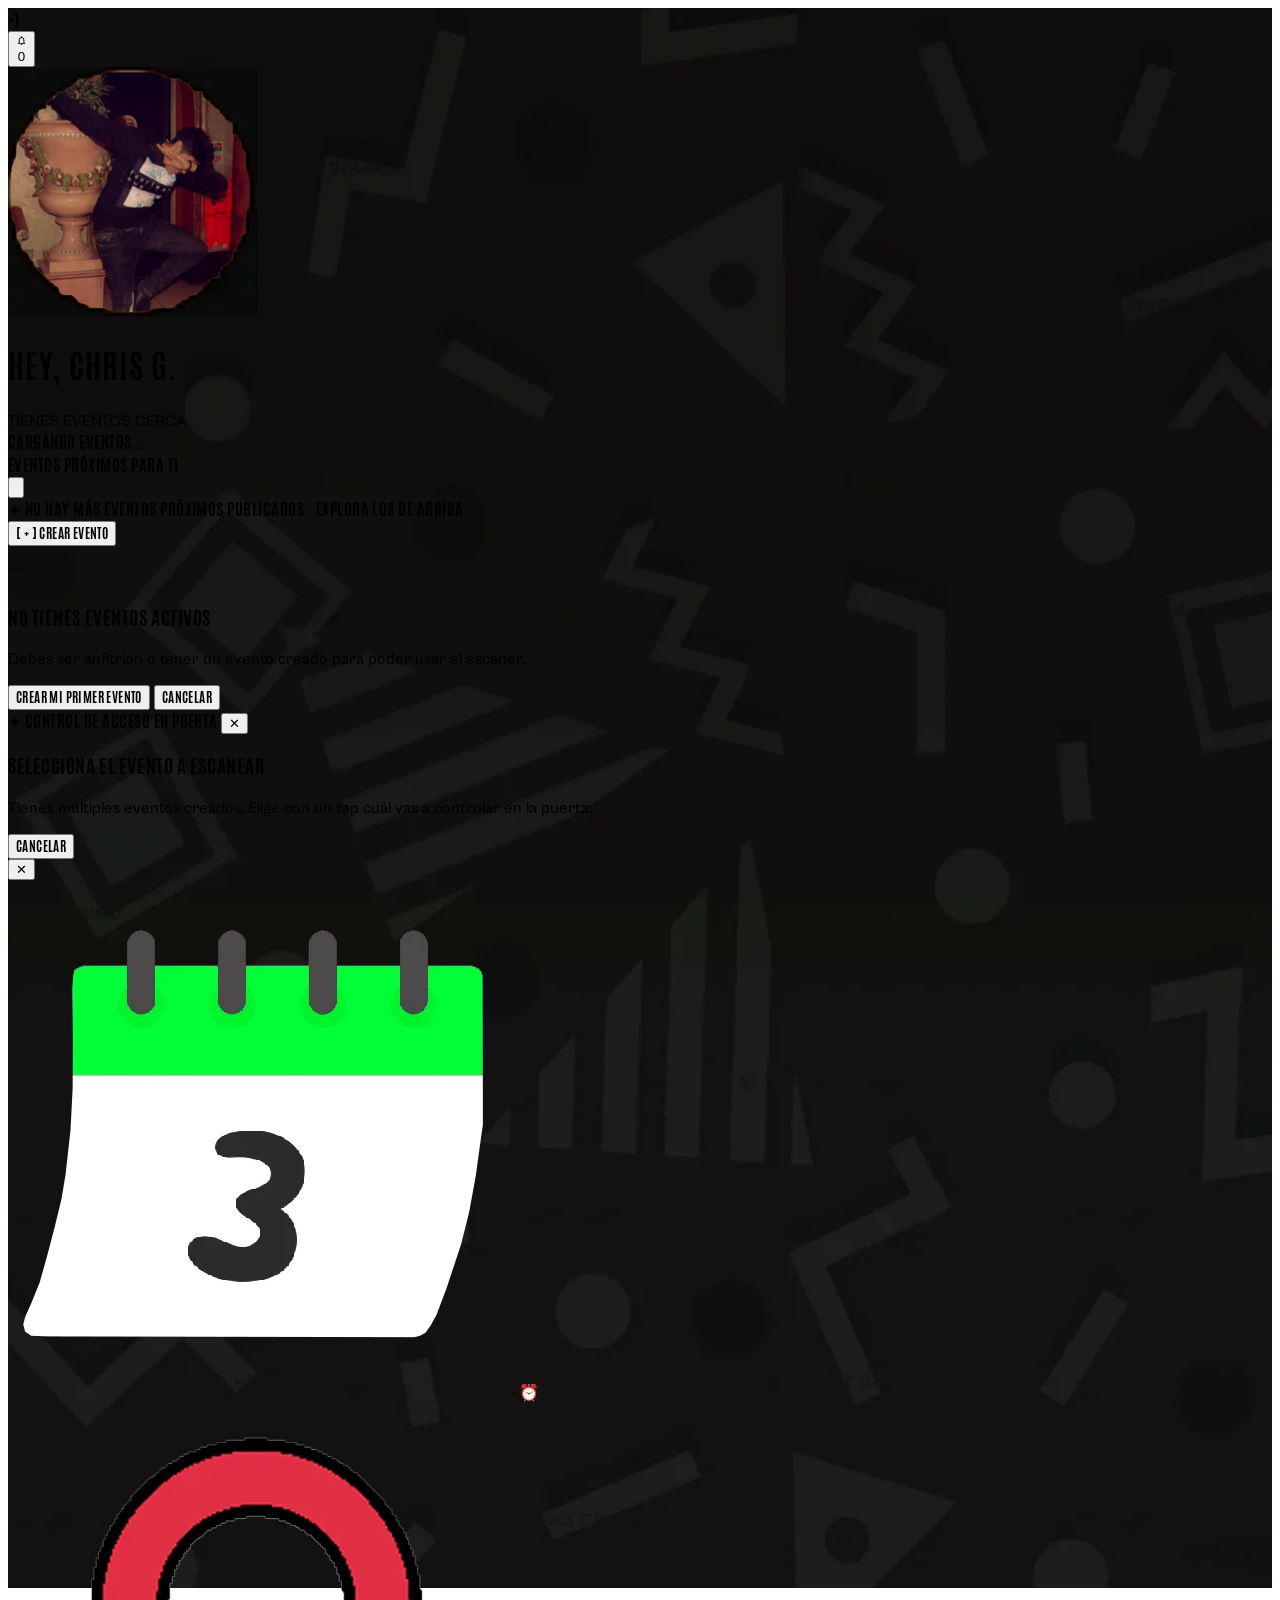
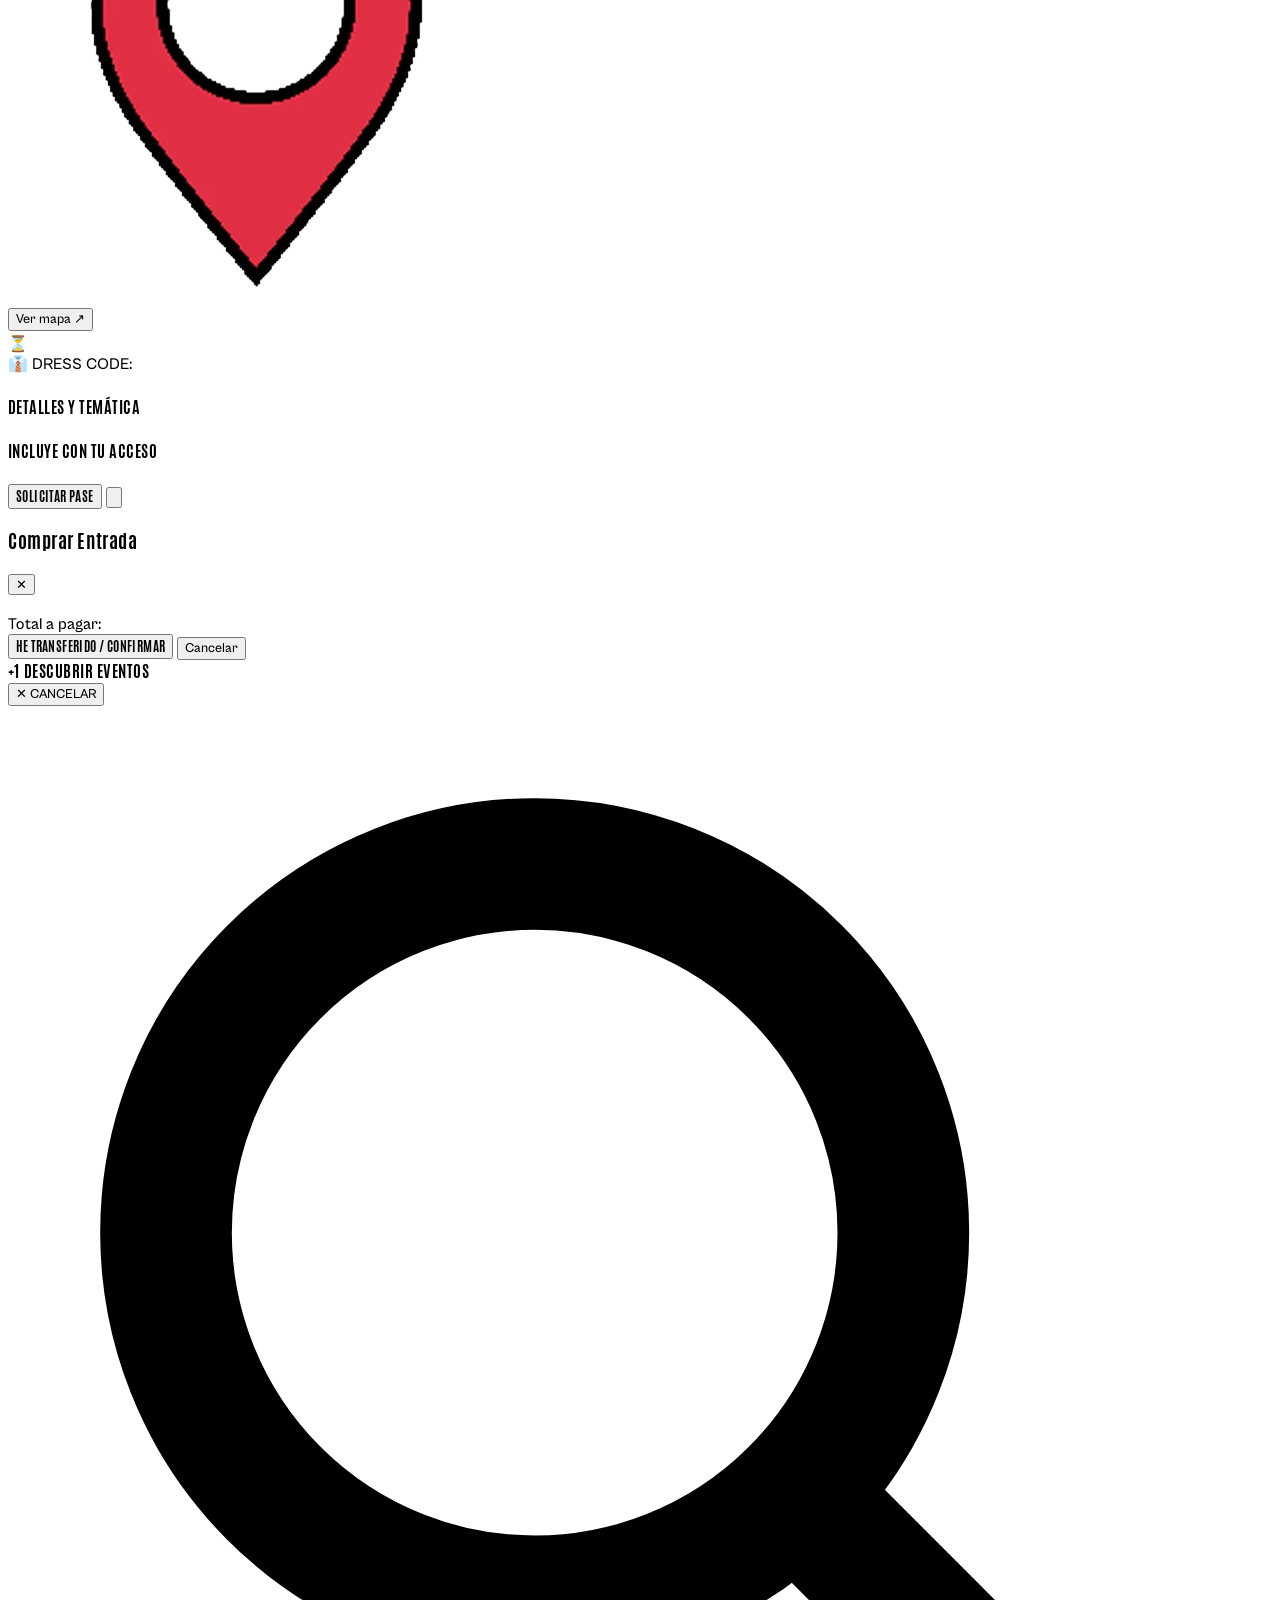
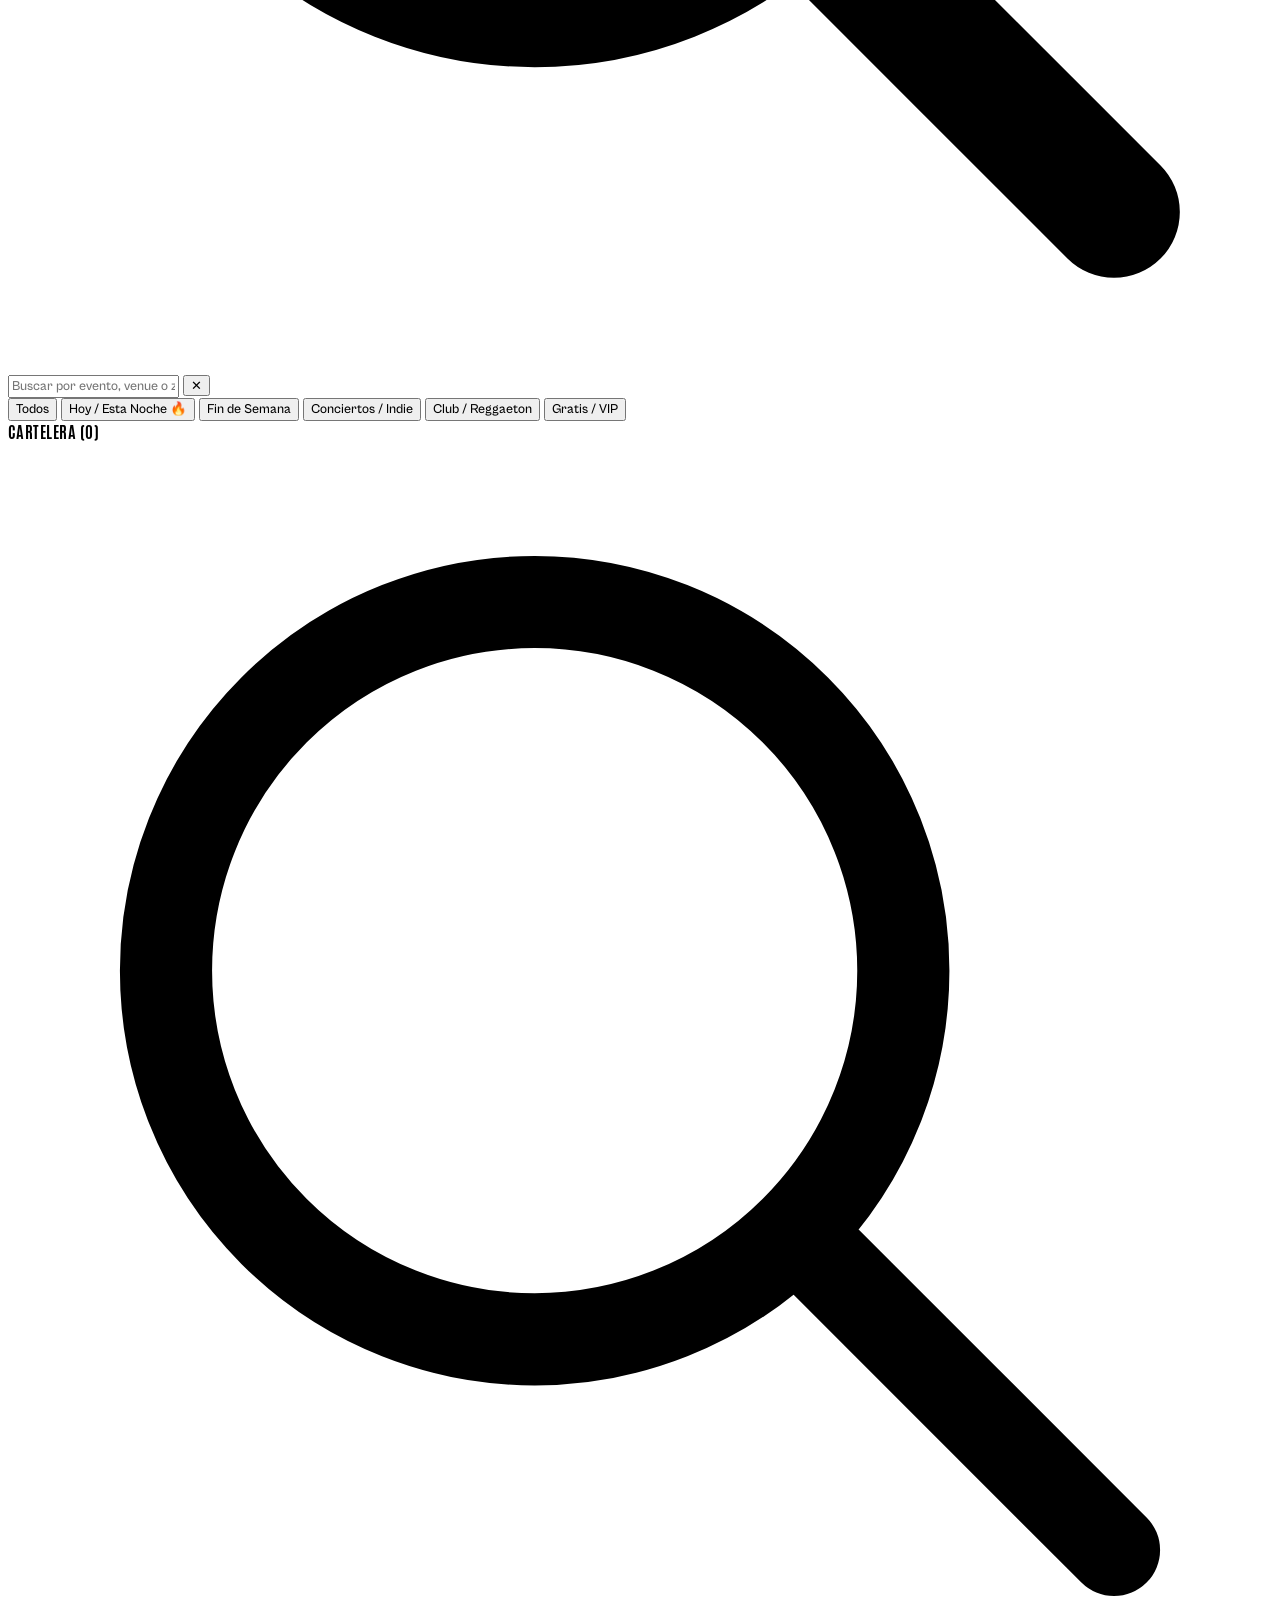
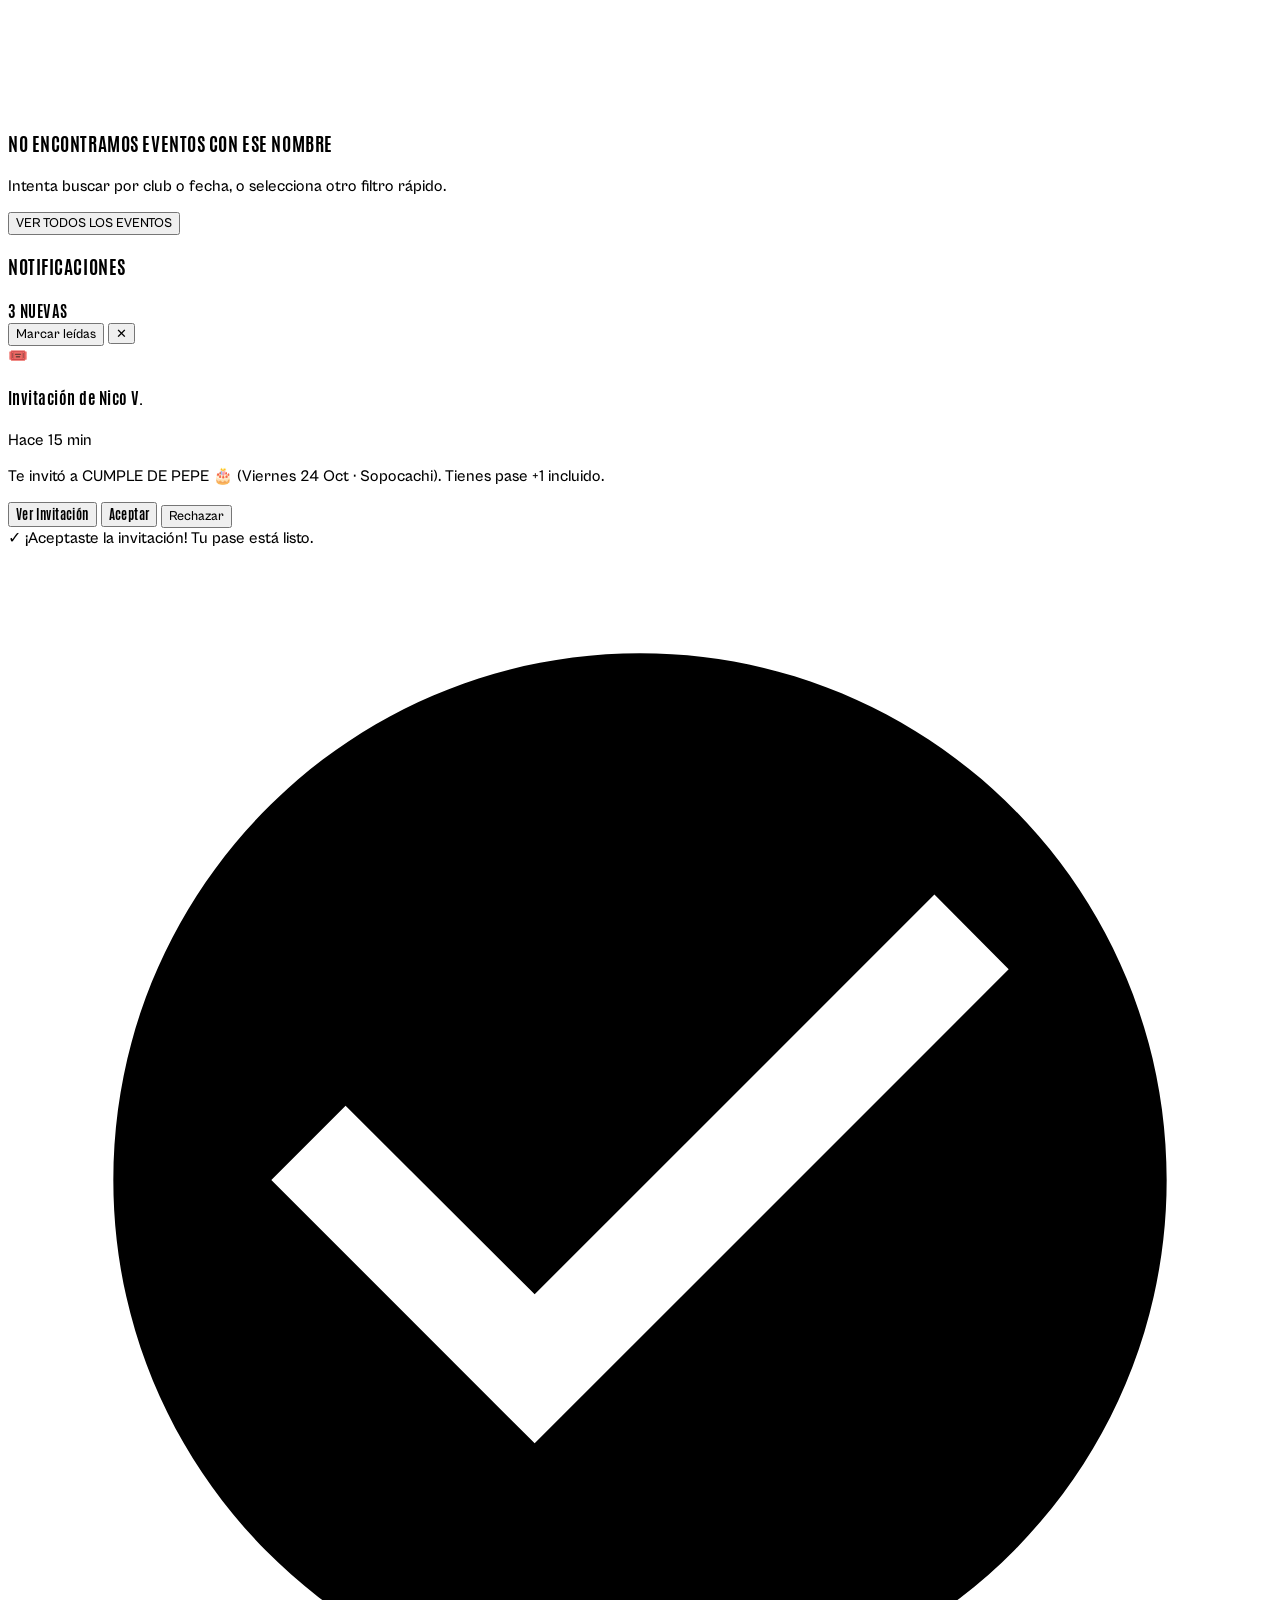
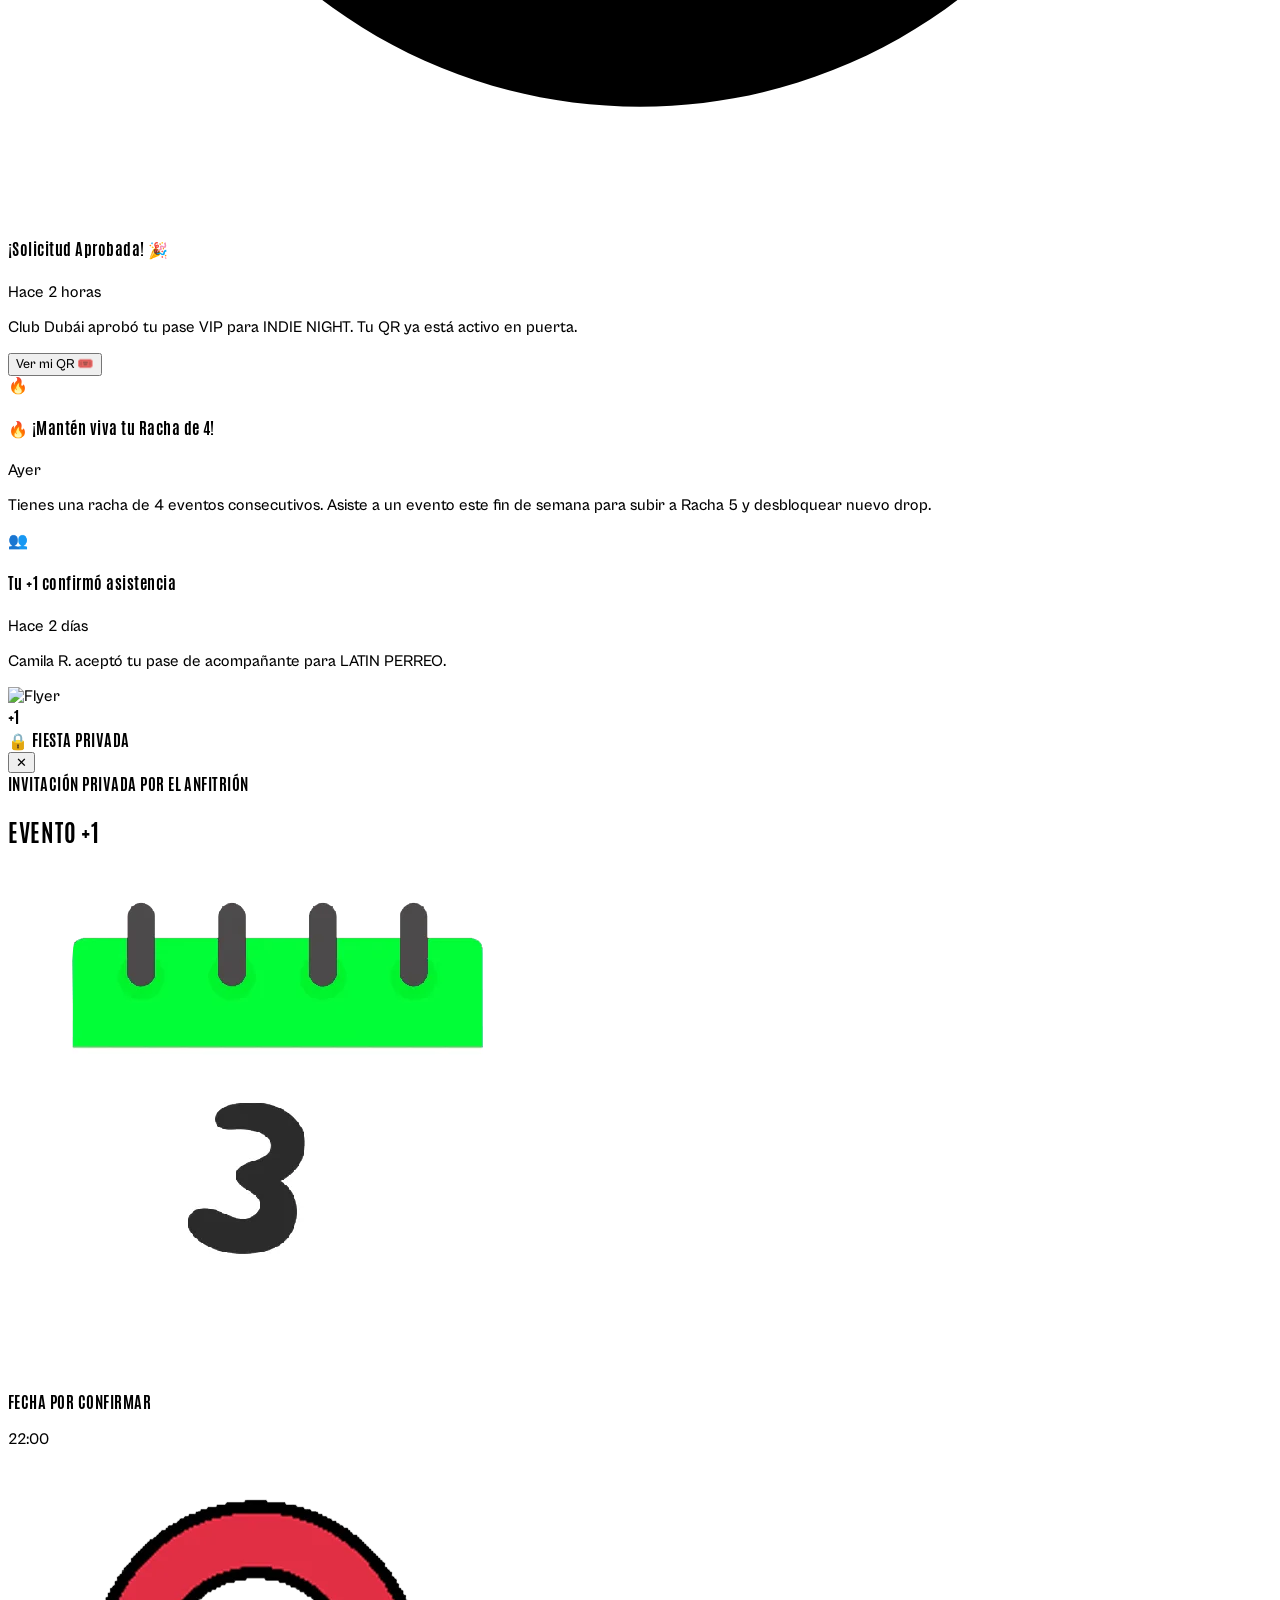
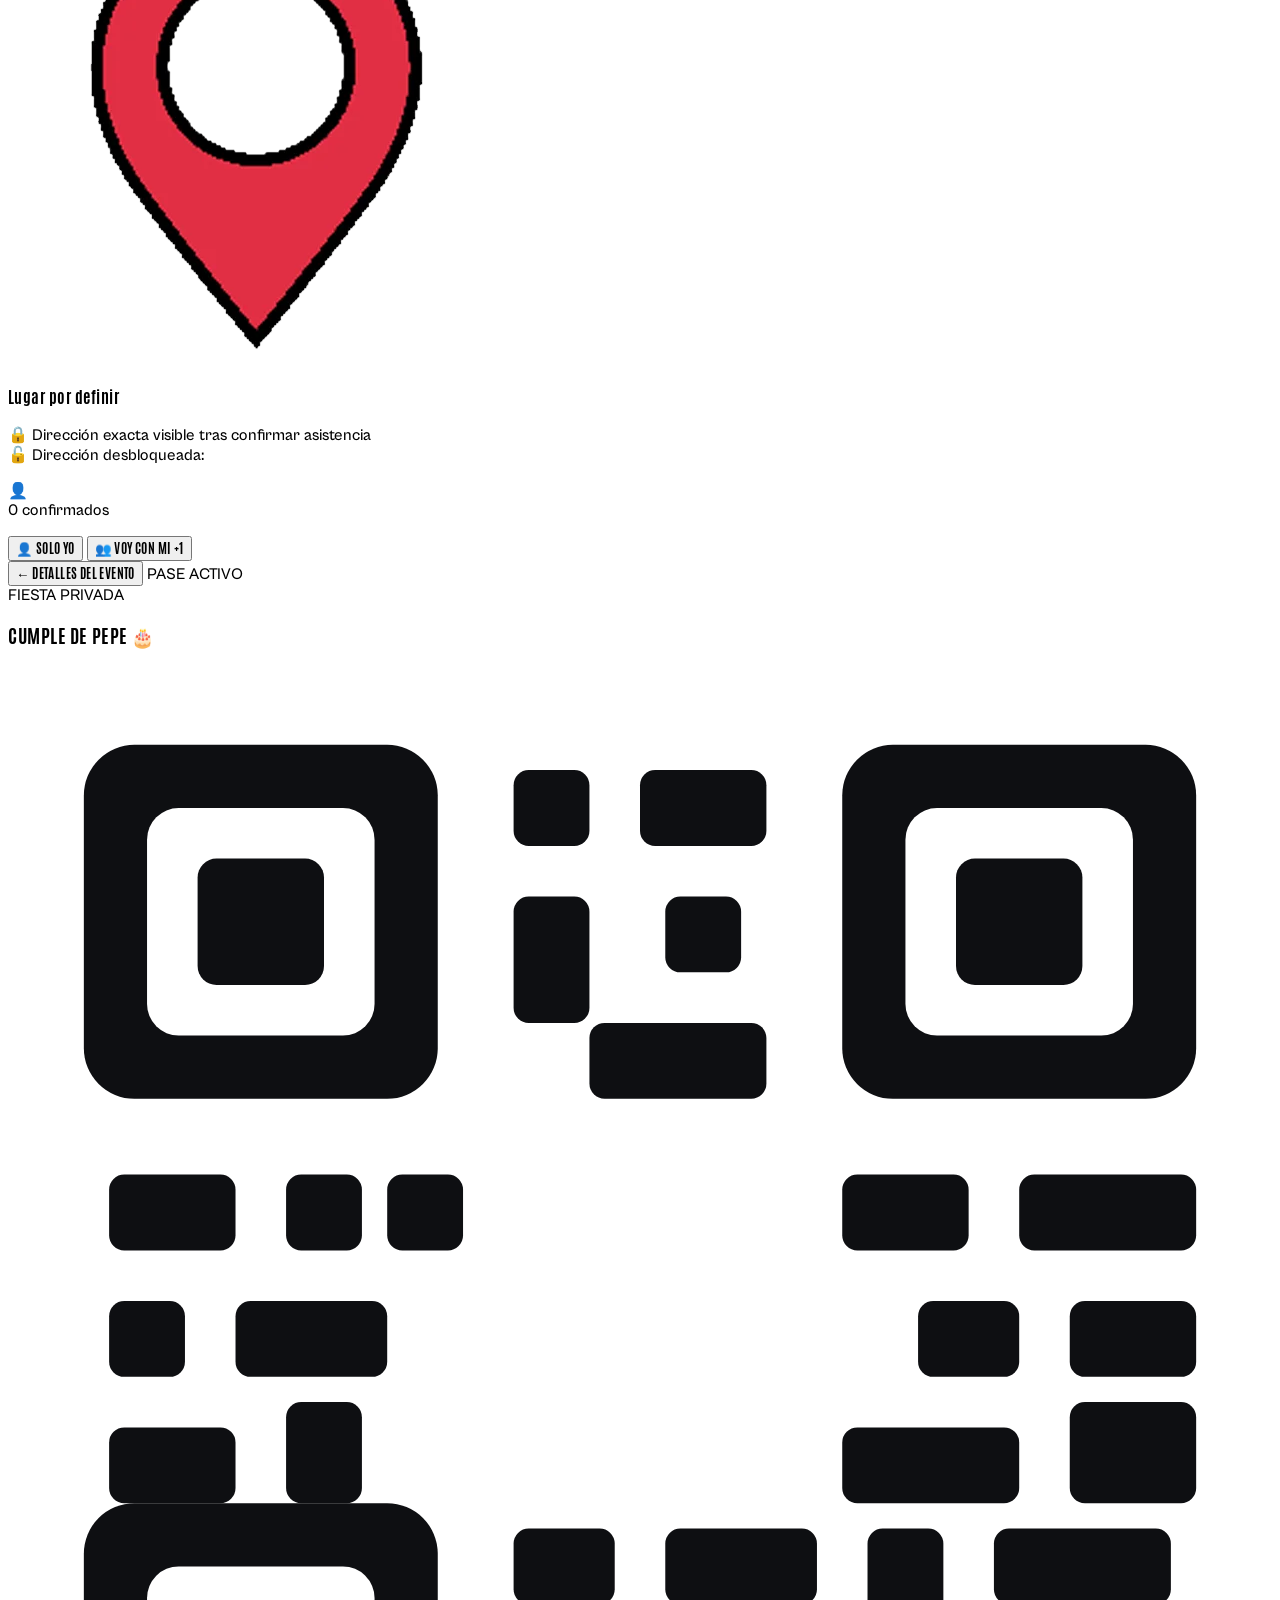
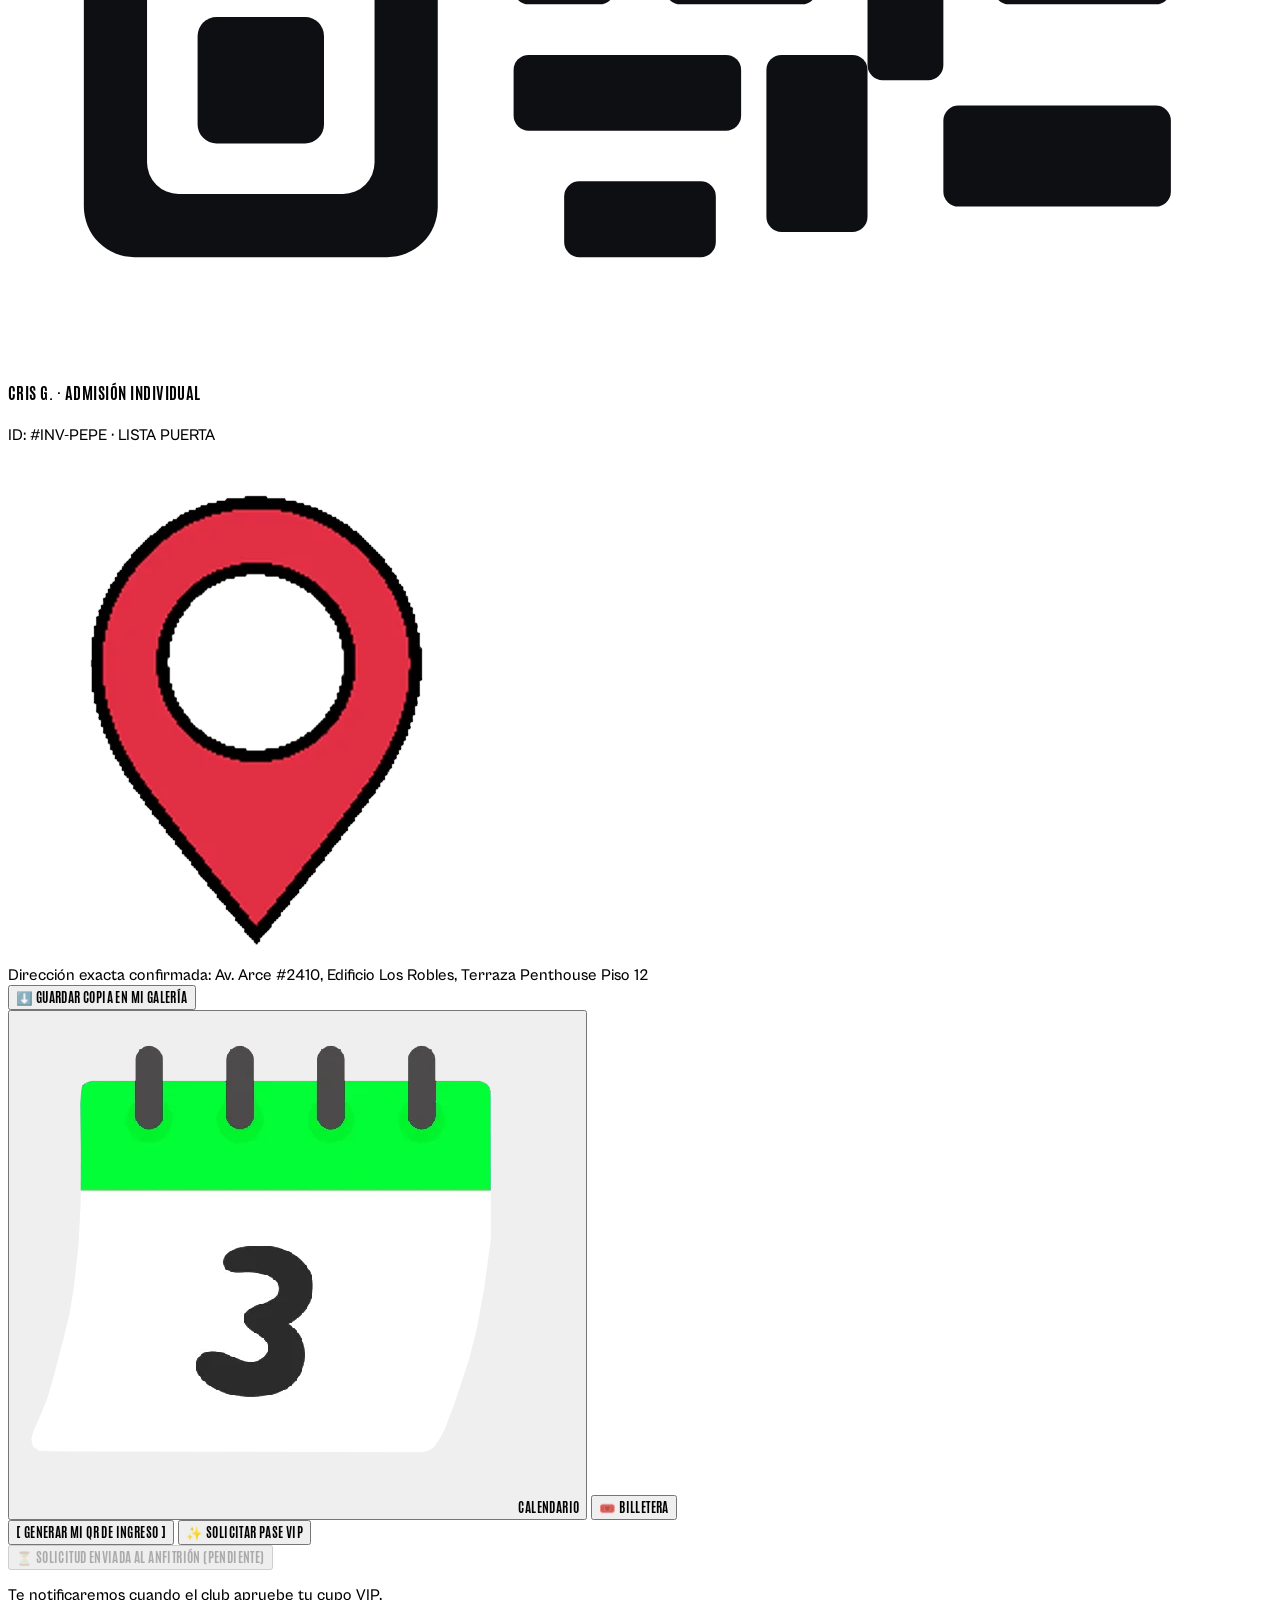
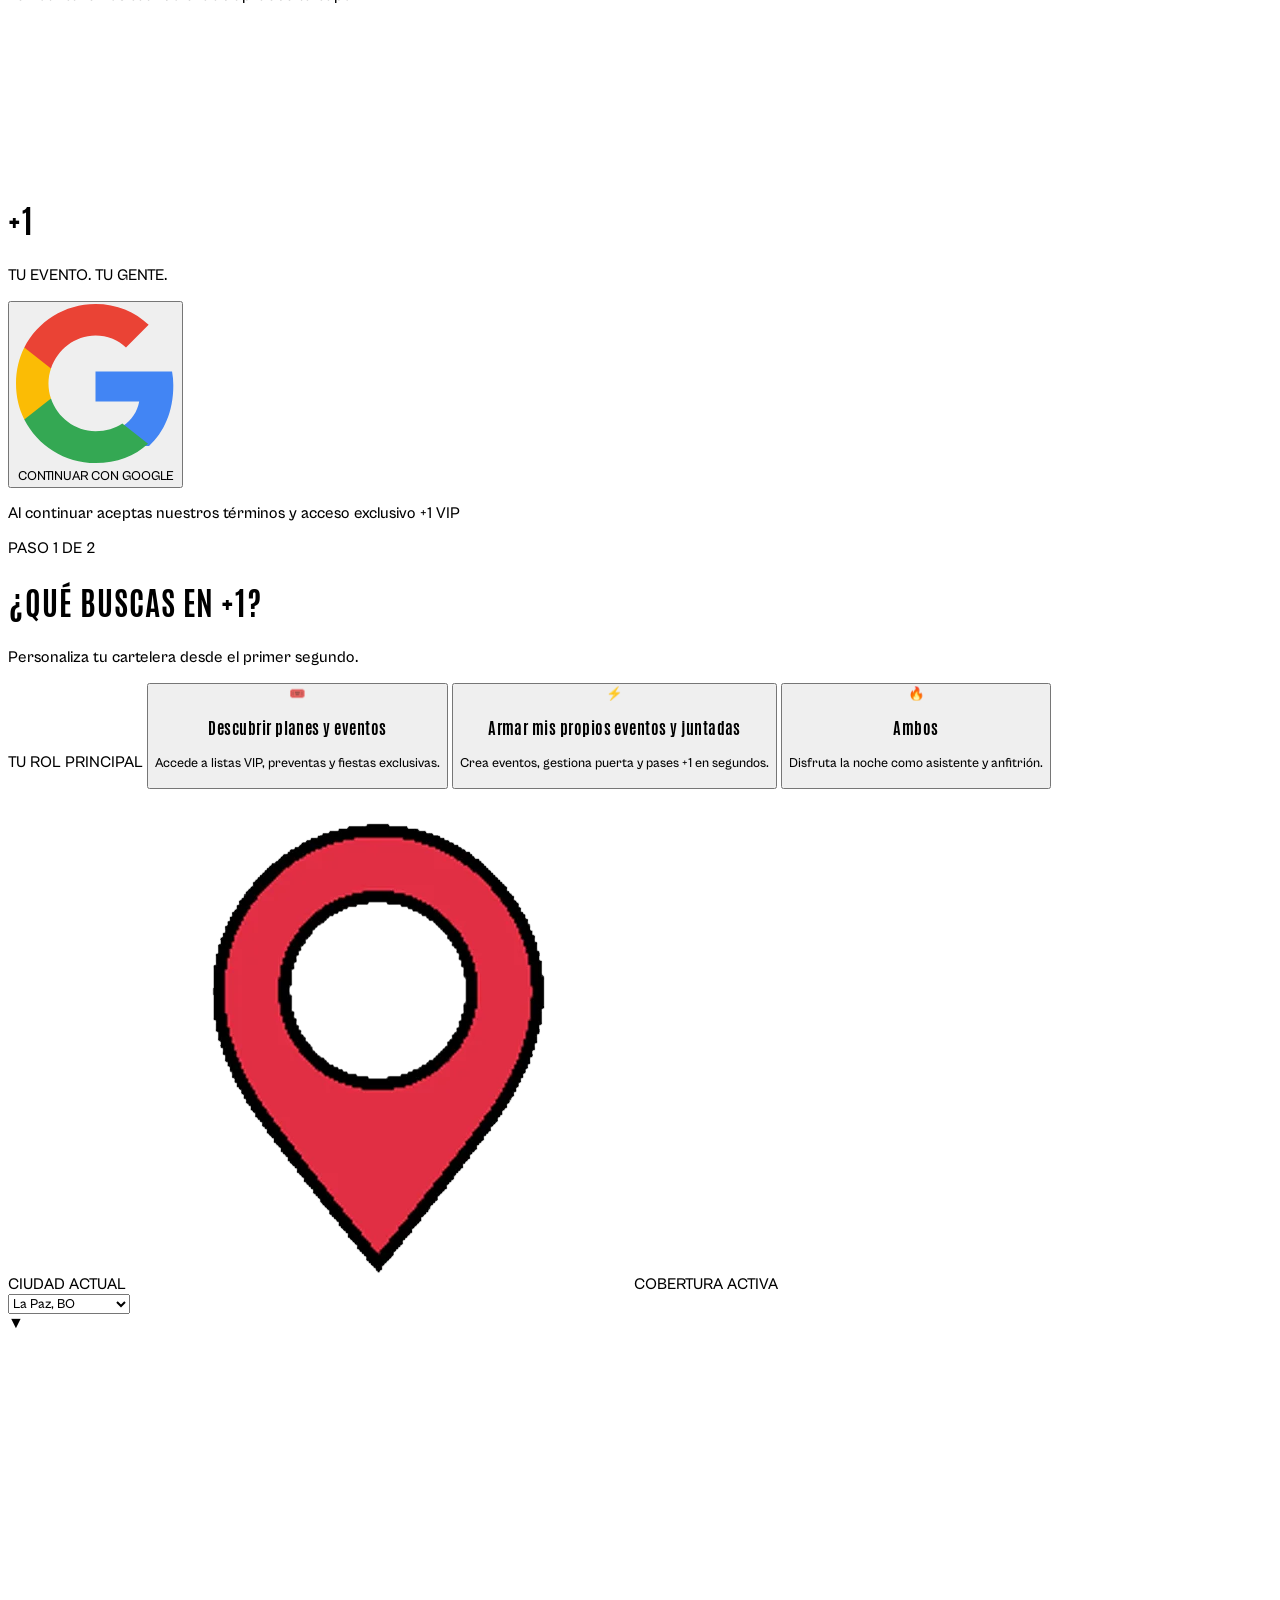
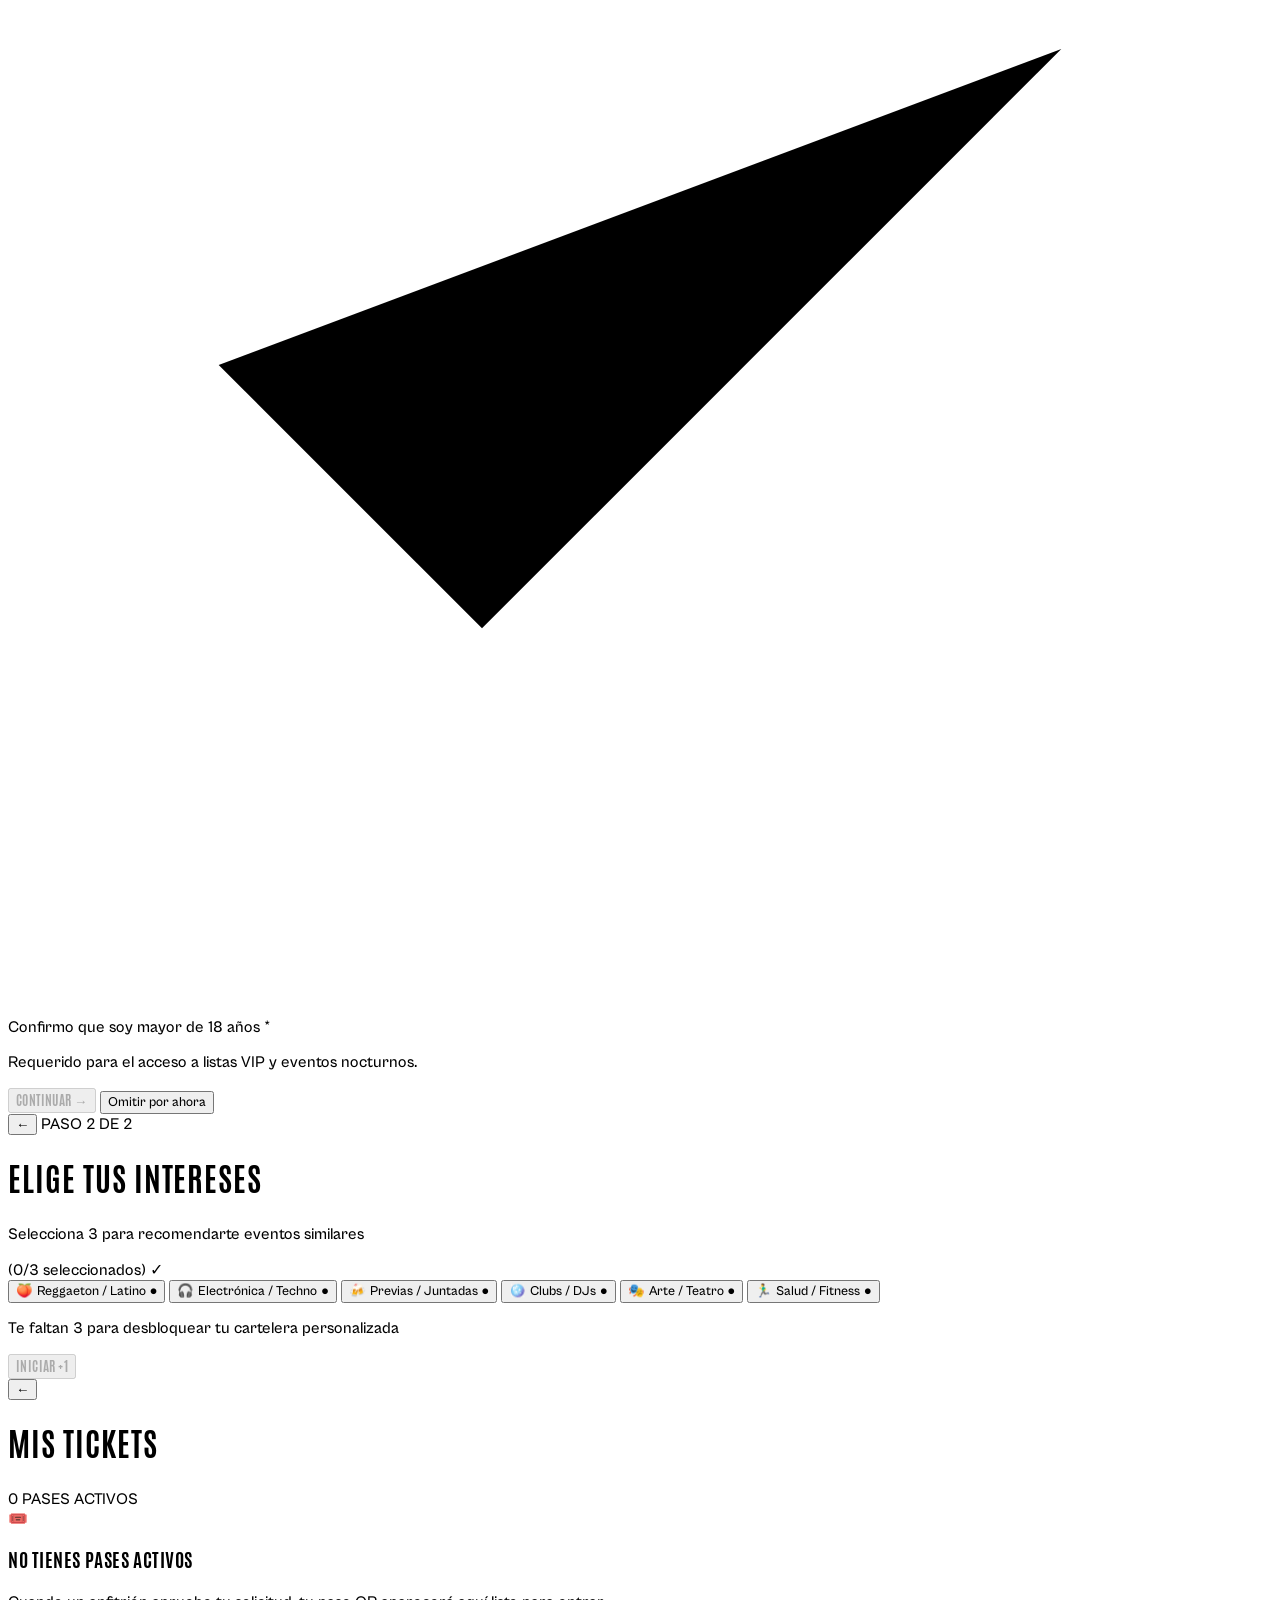
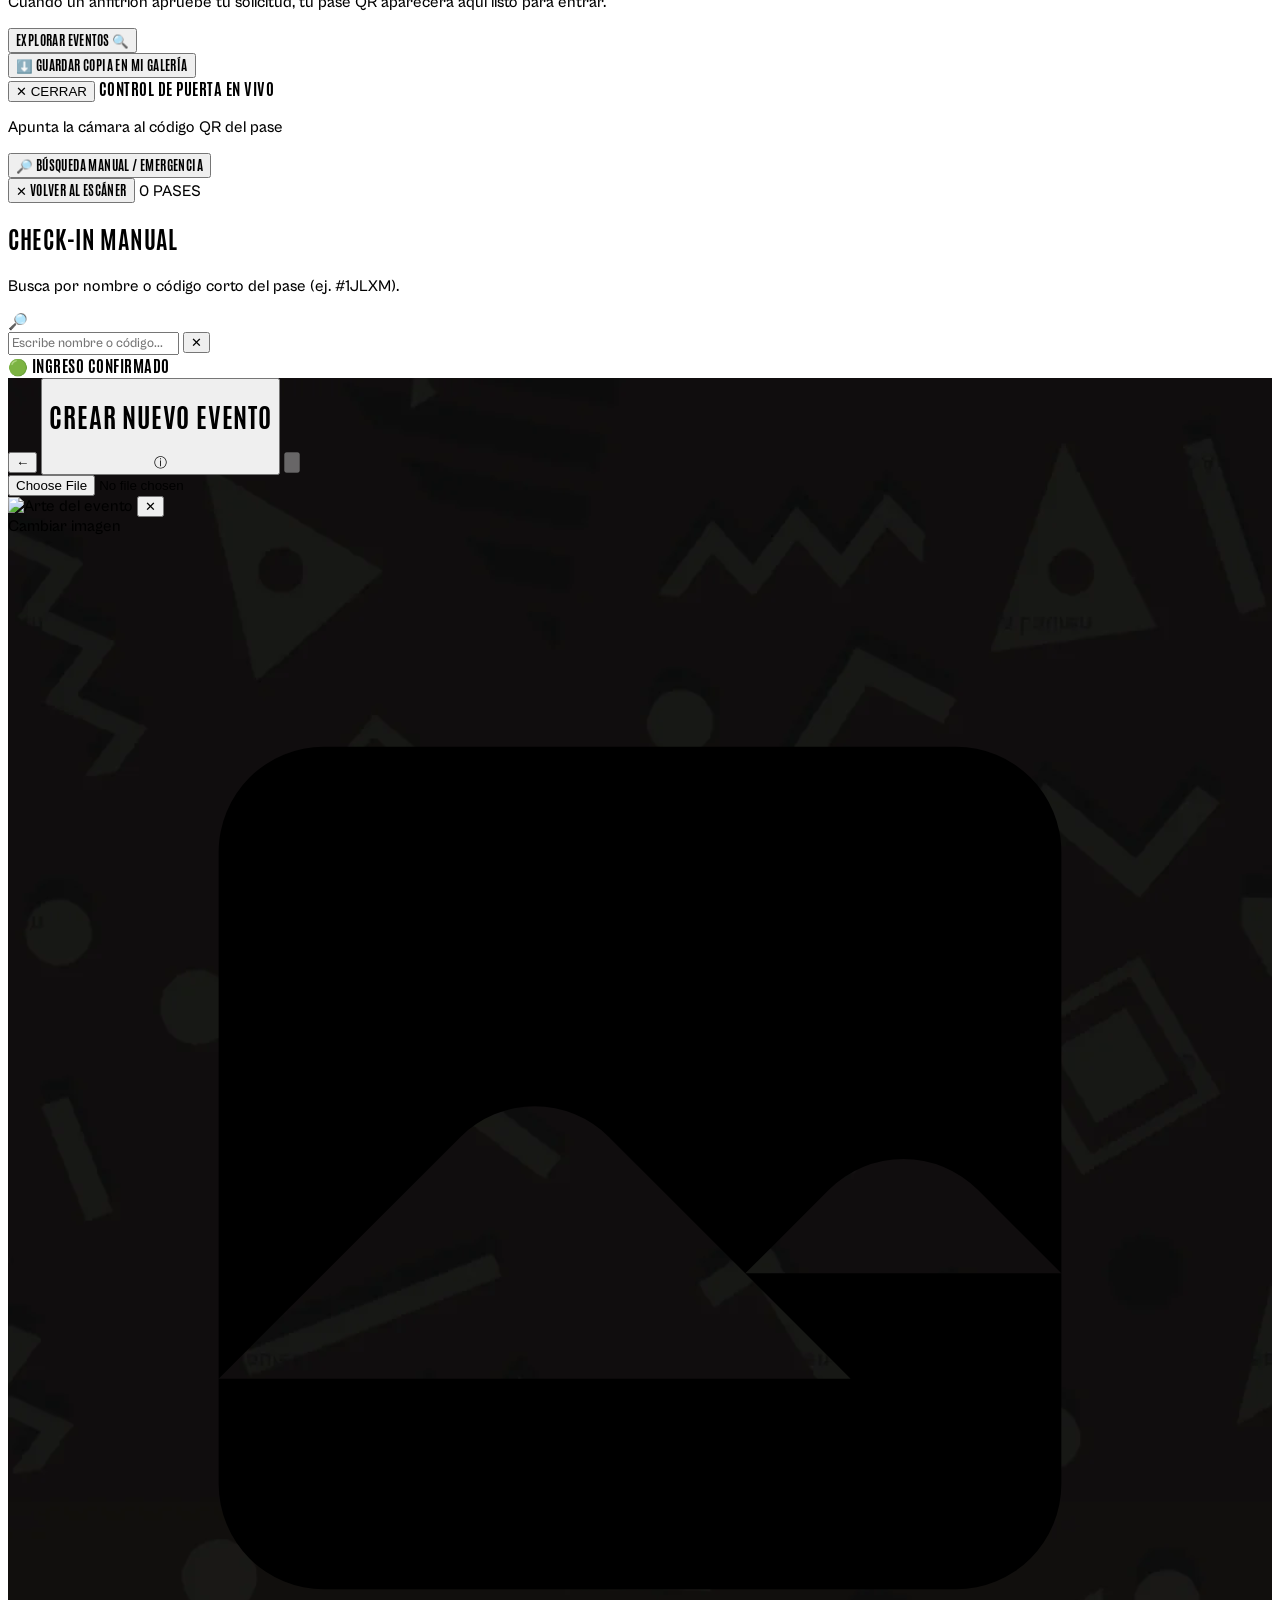
==== commit 834a10fb: "Add files via upload" ====
--- a/index.html
+++ b/index.html
@@ -4,6 +4,22 @@
   <meta charset="UTF-8" />
   <meta name="viewport" content="width=device-width, initial-scale=1.0, maximum-scale=1.0, user-scalable=no, viewport-fit=cover" />
   <title>+1 (Más Uno) - Mobile App</title>
+
+  <!-- Metadatos Open Graph (Previsualización enriquecida en WhatsApp, Telegram y Redes) -->
+  <meta property="og:type" content="website" />
+  <meta id="ogTitle" property="og:title" content="¡Tienes una invitación a +1!" />
+  <meta id="ogDescription" property="og:description" content="Confirma tu asistencia y obtén tu pase QR (+1) en segundos." />
+  <meta id="ogImage" property="og:image" content="./assets/images/og_default_banner.jpg" />
+  <meta property="og:image:width" content="1200" />
+  <meta property="og:image:height" content="630" />
+  <meta id="ogUrl" property="og:url" content="https://plus1.app/" />
+
+  <!-- Twitter Card -->
+  <meta name="twitter:card" content="summary_large_image" />
+  <meta id="twTitle" name="twitter:title" content="¡Tienes una invitación a +1!" />
+  <meta id="twDescription" name="twitter:description" content="Confirma tu asistencia y obtén tu pase QR (+1) en segundos." />
+  <meta id="twImage" name="twitter:image" content="./assets/images/og_default_banner.jpg" />
+
   <!-- Tailwind CSS CDN -->
   <script src="https://cdn.tailwindcss.com"></script>
   <!-- Canvas Confetti CDN -->
@@ -20,6 +36,8 @@
   <script src="https://cdn.jsdelivr.net/npm/qr-code-styling@1.5.0/lib/qr-code-styling.js"></script>
   <!-- html5-qrcode CDN para decodificación de códigos QR en vivo en puerta -->
   <script src="https://unpkg.com/html5-qrcode@2.3.8/html5-qrcode.min.js"></script>
+  <!-- html2canvas CDN para exportar copia fotorrealista del boleto en Fotos -->
+  <script src="https://cdn.jsdelivr.net/npm/html2canvas@1.4.1/dist/html2canvas.min.js"></script>
   <style>
     @font-face {
       font-family: 'Antonio';
@@ -204,7 +222,7 @@
               HEY, CHRIS G.
             </h1>
             <span class="font-sans text-[11px] text-[#E87A72] font-semibold tracking-wider uppercase mt-0.5 whitespace-nowrap">
-              EVENTOS HOY
+              TIENES EVENTOS CERCA
             </span>
           </div>
         </div>
@@ -223,15 +241,21 @@
         </div>
       </main>
 
-      <!-- NUEVA SECCIÓN: "EVENTOS ESTA SEMANA" (AGENDA CRONOLÓGICA) -->
+      <!-- SECCIÓN: "EVENTOS PRÓXIMOS PARA TI" (AGENDA CRONOLÓGICA) -->
       <section id="thisWeekEventsSection" class="w-full flex flex-col mt-4">
-        <!-- 1. Encabezado de Sección Brutalista -->
-        <div class="w-full flex justify-start mt-6 mb-3">
+        <!-- 1. Encabezado de Sección Brutalista (Pastilla negra desde el borde izquierdo) -->
+        <div class="w-full flex items-center justify-between mt-6 mb-3 pl-0 pr-4">
           <div class="bg-black rounded-none pl-5 pr-5 py-2 inline-flex items-center">
             <span class="font-display text-base text-white tracking-widest uppercase">
-              EVENTOS ESTA SEMANA
+              EVENTOS PRÓXIMOS PARA TI
             </span>
           </div>
+          <button type="button" onclick="openSearchEventsModal()" aria-label="Buscar eventos" class="bg-[#16171B] border border-[#26282E] p-2 rounded-full hover:border-[#E87A72] transition-colors flex items-center justify-center text-[#E87A72] active:scale-95 cursor-pointer shadow-sm">
+            <svg class="w-4 h-4 stroke-current fill-none" viewBox="0 0 24 24" stroke-width="2.5" stroke-linecap="round" stroke-linejoin="round">
+              <circle cx="11" cy="11" r="7"></circle>
+              <line x1="16.5" y1="16.5" x2="22" y2="22"></line>
+            </svg>
+          </button>
         </div>
 
         <!-- 2. Lista Cronológica Agrupada por Día -->
@@ -240,37 +264,24 @@
         </div>
       </section>
 
-      <!-- 5. DOCK DE ACCIÓN INFERIOR: [ + ] CREAR EVENTO + [ ⛶ ESCANEAR QR ] -->
+      <!-- 5. DOCK DE ACCIÓN INFERIOR: [ + ] CREAR EVENTO (ANCHO COMPLETO) -->
       <div class="anim-footer w-full mt-6 mb-24 px-4 pb-[90px] z-20">
-        <div class="relative w-full h-14 rounded-2xl bg-[#E87A72] p-1.5 flex items-center justify-between shadow-lg">
-          <!-- CREAR EVENTO CON [ + ] -->
-          <button onclick="handleNavigation('/create-event')" class="flex-1 h-full flex items-center justify-center pl-3 pr-1 text-left focus:outline-none group">
-            <span class="font-display text-black text-[26px] sm:text-[28px] font-black tracking-tight uppercase group-hover:scale-[1.02] transition-transform flex items-center space-x-1.5">
-              <span class="text-xl font-bold">[ + ]</span>
-              <span>CREAR EVENTO</span>
-            </span>
-          </button>
-
-          <!-- ESCANEAR QR CON VALIDACIÓN -->
-          <button onclick="handleScanQrButtonClick()" class="anim-qr-btn h-full px-3.5 bg-[#101114] hover:bg-[#181a1e] rounded-xl flex items-center space-x-1.5 border border-[#26282E] focus:outline-none active:scale-95 transition-all cursor-pointer">
-            <svg class="w-4 h-4 text-white fill-current" viewBox="0 0 24 24">
-              <path d="M3 9h6V3H3v6zm2-4h2v2H5V5zm8-2v6h6V3h-6zm4 4h-2V5h2v2zM3 21h6v-6H3v6zm2-4h2v2H5v-2zm13-2h-2v2h2v-2zm-4 4h-2v2h2v-2zm4 0h-2v2h2v-2zm2-2h-2v2h2v-2zm-6-4h-2v2h2v-2zm2 0h-2v2h2v-2zm2-4h-2v2h2v-2z" />
-            </svg>
-            <span class="font-display text-white text-[12px] sm:text-xs font-bold tracking-wider uppercase whitespace-nowrap">
-              ESCANEAR QR
-            </span>
-          </button>
-        </div>
+        <button onclick="handleNavigation('/create-event')" class="w-full h-14 rounded-2xl bg-[#E87A72] flex items-center justify-center text-center shadow-lg active:scale-[0.99] transition-transform focus:outline-none cursor-pointer group">
+          <span class="font-display text-black text-[24px] sm:text-[26px] font-black tracking-tight uppercase group-hover:scale-[1.01] transition-transform flex items-center justify-center space-x-1.5">
+            <span class="text-xl font-bold">[ + ]</span>
+            <span>CREAR EVENTO</span>
+          </span>
+        </button>
       </div>
 
     </div>
 
     <!-- 5. BOTTOM NAVIGATION BAR PERMANENTE Y FIJA -->
     <nav id="floatingBottomNav" class="fixed bottom-4 left-1/2 -translate-x-1/2 z-50 max-w-[260px] w-[88%] mx-auto py-2.5 px-6 rounded-full bg-[#121316]/90 backdrop-blur-lg border border-[#26282E] shadow-2xl flex items-center justify-around select-none opacity-100 pointer-events-auto transform translate-y-0">
-      <!-- Home -->
-      <button class="p-1 text-white hover:scale-110 active:scale-95 transition-transform focus:outline-none" onclick="event.stopPropagation(); showToast('Ruta: /')">
-        <svg class="w-5 h-5 text-white" fill="none" stroke="currentColor" viewBox="0 0 24 24">
-          <path stroke-linecap="round" stroke-linejoin="round" stroke-width="2.5" d="M3 12l2-2m0 0l7-7 7 7M5 10v10a1 1 0 001 1h3m10-11l2 2m-2-2v10a1 1 0 01-1 1h-3m-6 0a1 1 0 001-1v-4a1 1 0 011-1h2a1 1 0 011 1v4a1 1 0 001 1m-6 0h6" />
+      <!-- Crear Evento (+) -->
+      <button class="p-1 text-white hover:text-[#E87A72] hover:scale-110 active:scale-95 transition-transform focus:outline-none cursor-pointer" onclick="event.stopPropagation(); handleNavigation('/create-event')" aria-label="Crear evento">
+        <svg class="w-5 h-5 stroke-current" fill="none" viewBox="0 0 24 24">
+          <path stroke-linecap="round" stroke-linejoin="round" stroke-width="2.5" d="M12 4v16m8-8H4"></path>
         </svg>
       </button>
 
@@ -281,10 +292,10 @@
         </svg>
       </button>
 
-      <!-- Buscar / Lupa -->
-      <button class="p-1 text-neutral-400 hover:text-white hover:scale-110 active:scale-95 transition-transform focus:outline-none" onclick="event.stopPropagation(); openSearchEventsModal()" aria-label="Buscar eventos">
-        <svg class="w-5 h-5" fill="none" stroke="currentColor" viewBox="0 0 24 24">
-          <path stroke-linecap="round" stroke-linejoin="round" stroke-width="2.5" d="M21 21l-6-6m2-5a7 7 0 11-14 0 7 7 0 0114 0z" />
+      <!-- Escanear QR / Cámara -->
+      <button class="p-1 text-neutral-400 hover:text-white hover:scale-110 active:scale-95 transition-transform focus:outline-none cursor-pointer" onclick="event.stopPropagation(); openScannerScreen()" aria-label="Escanear QR">
+        <svg class="w-5 h-5 fill-current" viewBox="0 0 24 24">
+          <path d="M3 9h6V3H3v6zm2-4h2v2H5V5zm8-2v6h6V3h-6zm4 4h-2V5h2v2zM3 21h6v-6H3v6zm2-4h2v2H5v-2zm13-2h-2v2h2v-2zm-4 4h-2v2h2v-2zm4 0h-2v2h2v-2zm2-2h-2v2h2v-2zm-6-4h-2v2h2v-2zm2 0h-2v2h2v-2zm2-4h-2v2h2v-2z" />
         </svg>
       </button>
     </nav>
@@ -366,22 +377,31 @@
 
           <!-- Título Principal y Subtítulo -->
           <h3 id="modalTitle" class="font-display text-white text-xl sm:text-2xl font-black tracking-tight uppercase leading-tight"></h3>
-          <div id="modalHostAuthor" class="flex items-center space-x-2 mt-2"></div>
-          <p id="modalSubtitle" class="font-sans text-[#E87A72] text-xs sm:text-sm font-semibold mt-1"></p>
-
-          <!-- 2. Metadatos Completos -->
-          <div class="mt-3.5 p-3 rounded-xl bg-[#121316] border border-neutral-800 space-y-2">
-            <div class="flex items-center text-white/90 text-xs sm:text-sm font-sans">
-              <span class="w-5 text-center mr-2 text-base">📅</span>
-              <span id="modalDate" class="font-display uppercase tracking-wide font-bold"></span>
+          <div id="modalHostAuthor" class="hidden"></div>
+          <p id="modalSubtitle" class="hidden"></p>
+
+          <!-- 2. Tarjeta Unificada de Fecha y Ubicación -->
+          <div class="mt-3.5 p-3.5 rounded-xl bg-[#121316] border border-neutral-800 space-y-2.5">
+            <div class="flex items-center text-white/90 text-xs sm:text-sm font-sans flex-wrap gap-2">
+              <span class="inline-flex items-center gap-1.5 align-middle">
+                <img src="./assets/icons/calendar.webp" alt="Fecha" class="w-4 h-4 object-contain shrink-0 select-none pointer-events-none" />
+                <span class="font-display uppercase tracking-wide font-bold" id="modalDate"></span>
+              </span>
+              <span class="text-neutral-500">·</span>
+              <span class="text-neutral-300 font-medium">
+                ⏰ <span id="modalTime"></span>
+              </span>
             </div>
-            <div class="flex items-center text-neutral-300 text-xs sm:text-sm font-sans">
-              <span class="w-5 text-center mr-2 text-base">⏰</span>
-              <span id="modalTime" class="font-sans"></span>
-            </div>
-            <div class="flex items-center text-neutral-300 text-xs sm:text-sm font-sans">
-              <span class="w-5 text-center mr-2 text-base text-neutral-500">•</span>
-              <span id="modalAddress" class="font-sans"></span>
+
+            <div class="flex items-center justify-between gap-2 pt-2 border-t border-neutral-800/60">
+              <div class="flex items-center text-neutral-300 text-xs sm:text-sm font-sans min-w-0">
+                <img src="./assets/icons/location.webp" alt="Ubicación" class="w-4 h-4 object-contain shrink-0 select-none pointer-events-none mr-1.5" />
+                <span id="modalAddress" class="truncate font-sans"></span>
+              </div>
+              <button id="modalMapBtn" type="button" onclick="openEventMap(event)" class="shrink-0 px-2.5 py-1 rounded-lg bg-neutral-800/80 hover:bg-neutral-700 text-[11px] font-sans text-neutral-300 hover:text-white transition-colors flex items-center gap-1 border border-neutral-700/50 cursor-pointer active:scale-95">
+                <span>Ver mapa</span>
+                <span class="text-[10px]">↗</span>
+              </button>
             </div>
           </div>
 
@@ -400,7 +420,7 @@
           </div>
 
           <!-- FILA DE ASISTENTES SOCIALES ("¿QUIÉN VA?") -->
-          <div id="modalSocialAttendees" class="mt-4 p-3 rounded-xl bg-[#121316] border border-neutral-800 flex items-center space-x-3"></div>
+          <div id="modalSocialAttendees" class="hidden mt-3.5 p-3 rounded-xl bg-[#121316] border border-neutral-800 flex items-center space-x-3"></div>
 
           <!-- 3. Sección "Detalles y Motivo" -->
           <div class="mt-4">
@@ -410,10 +430,10 @@
             <p id="modalDescription" class="font-sans text-neutral-200 text-xs sm:text-sm leading-relaxed"></p>
           </div>
 
-          <!-- 4. Sección "Activaciones y Promociones" -->
+          <!-- 4. Sección "INCLUYE CON TU ACCESO" -->
           <div class="mt-4">
             <h4 class="font-display text-neutral-400 text-xs font-bold uppercase tracking-wider mb-2">
-              ACTIVACIONES Y BENEFICIOS VIP
+              INCLUYE CON TU ACCESO
             </h4>
             <ul id="modalPromotions" class="space-y-1.5"></ul>
           </div>
@@ -425,8 +445,8 @@
           <p id="modalLiveTicker" class="font-sans text-[11px] text-zinc-400 text-center tracking-wide"></p>
 
           <div class="flex items-center gap-2.5">
-            <button id="modalCtaBtn" class="flex-1 py-3.5 px-4 rounded-xl bg-[#E87A72] hover:bg-[#d66f67] text-black font-display text-base font-black tracking-wider uppercase flex items-center justify-center transition-colors shadow-lg active:scale-95 focus:outline-none cursor-pointer">
-              SOLICITAR VIP
+            <button id="modalCtaBtn" class="flex-1 py-3.5 px-4 rounded-xl bg-[#E87A72] hover:bg-[#d66f67] text-black font-display text-base font-bold tracking-wider uppercase flex items-center justify-center transition-transform duration-100 shadow-lg active:scale-[0.98] focus:outline-none cursor-pointer">
+              SOLICITAR PASE
             </button>
             <button onclick="handleShareCurrentEvent(event)" aria-label="Compartir evento" title="Compartir evento" class="w-14 h-12 rounded-xl bg-[#16171B] hover:bg-[#22252C] border border-[#26282E] hover:border-[#E87A72] flex items-center justify-center text-white active:scale-95 transition-all shadow-md cursor-pointer flex-shrink-0">
               <svg class="w-5 h-5 text-white stroke-current fill-none" viewBox="0 0 24 24" stroke-width="2" stroke-linecap="round" stroke-linejoin="round">
@@ -436,6 +456,33 @@
               </svg>
             </button>
           </div>
+        </div>
+      </div>
+    </div>
+
+    <!-- MODAL DE PAGO / CONFIRMACIÓN DE TRANSFERENCIA PARA EVENTOS PAID -->
+    <div id="paymentDetailModal" class="hidden fixed inset-0 z-[60] flex items-center justify-center p-4 sm:p-5 select-none overflow-hidden">
+      <div onclick="closePaymentDetailModal()" class="absolute inset-0 bg-black/80 backdrop-blur-sm transition-opacity"></div>
+      <div class="anim-modal-zoom relative w-full max-w-sm bg-[#16171B] border border-[#26282E] rounded-2xl p-6 shadow-2xl z-10 flex flex-col gap-4 text-white">
+        <div class="flex items-center justify-between pb-3 border-b border-[#26282E]">
+          <h3 class="font-display text-lg font-black tracking-wider uppercase text-white">Comprar Entrada</h3>
+          <button onclick="closePaymentDetailModal()" aria-label="Cerrar modal" class="w-8 h-8 rounded-full bg-white/10 hover:bg-white/20 flex items-center justify-center text-white/70 hover:text-white transition-colors">✕</button>
+        </div>
+        <div class="p-4 rounded-xl bg-[#121316] border border-neutral-800 space-y-2">
+          <p id="paymentModalEventTitle" class="font-display font-bold text-sm uppercase text-neutral-300"></p>
+          <div class="flex items-baseline justify-between pt-1">
+            <span class="text-xs font-sans text-neutral-400">Total a pagar:</span>
+            <span id="paymentModalEventPrice" class="font-display text-2xl font-black text-[#E87A72]"></span>
+          </div>
+        </div>
+        <div id="paymentModalQrContainer"></div>
+        <div class="flex flex-col gap-2 pt-2">
+          <button id="paymentModalConfirmBtn" class="w-full py-3.5 px-4 rounded-xl bg-[#12C061] hover:bg-[#0fa854] text-black font-display text-sm font-black tracking-wider uppercase flex items-center justify-center transition-colors shadow-lg cursor-pointer active:scale-98">
+            HE TRANSFERIDO / CONFIRMAR
+          </button>
+          <button onclick="closePaymentDetailModal()" class="w-full py-2.5 px-4 text-xs font-sans text-neutral-400 hover:text-white uppercase tracking-wider text-center transition-colors">
+            Cancelar
+          </button>
         </div>
       </div>
     </div>
@@ -699,13 +746,17 @@
       <div class="relative z-10 w-full max-w-md max-h-[92vh] bg-[#16171B] border-[1.5px] border-[#26282E] rounded-3xl flex flex-col overflow-hidden shadow-2xl text-white font-sans">
         
         <!-- HEADER / FLYER CON BOTÓN DE CIERRE FLOTANTE -->
-        <div class="relative w-full h-44 sm:h-48 flex-shrink-0 bg-neutral-900 overflow-hidden">
-          <img id="inviteFlyerImg" src="./assets/images/pantalla_crear_evento.webp" alt="Flyer" class="w-full h-full object-cover" />
+        <div class="relative w-full h-52 flex-shrink-0 bg-[#16171B] overflow-hidden rounded-t-3xl border-b border-[#26282E]">
+          <img id="inviteFlyerImg" src="" alt="Flyer" class="hidden w-full h-52 object-cover rounded-t-3xl" />
+          <div id="inviteFlyerPlaceholder" class="w-full h-52 bg-[#16171B] relative flex items-center justify-center overflow-hidden">
+            <div class="absolute inset-0 opacity-20 bg-cover bg-center pointer-events-none" style="background-image: url('./assets/images/fondo_iniciob.webp');"></div>
+            <span class="relative z-10 font-display text-5xl sm:text-6xl font-black tracking-tighter text-[#E87A72] select-none">+1</span>
+          </div>
           <div class="absolute inset-0 bg-gradient-to-t from-[#16171B] via-transparent to-black/60 pointer-events-none"></div>
 
           <!-- Badge de tipo flotante -->
           <div class="absolute top-3.5 left-4 z-10">
-            <span id="invitePrivacyBadge" class="inline-flex items-center gap-1.5 px-3 py-1 rounded-full bg-black/70 backdrop-blur-md border border-[#E87A72]/40 text-[#E87A72] text-[11px] font-display font-extrabold uppercase tracking-wider">
+            <span id="invitePrivacyBadge" class="inline-flex items-center gap-1.5 px-3 py-1 rounded-full bg-black/75 backdrop-blur-md border border-[#E87A72]/40 text-[#E87A72] text-[11px] font-display font-extrabold uppercase tracking-wider">
               <span>🔒</span>
               <span id="invitePrivacyBadgeText">FIESTA PRIVADA</span>
             </span>
@@ -718,102 +769,85 @@
         </div>
 
         <!-- CONTENIDO PRINCIPAL CON SCROLL VERTICAL -->
-        <div class="flex-1 overflow-y-auto px-5 py-3 space-y-4">
+        <div class="flex-1 overflow-y-auto px-5 py-4 space-y-4">
           <!-- VISTA 1: DETALLES DE INVITACIÓN -->
           <div id="inviteDetailsView" class="space-y-4">
             <!-- 1. Título y Badge del Anfitrión -->
             <div class="space-y-1">
-              <span id="inviteHostBadge" class="text-[11px] font-display font-black tracking-widest text-[#E87A72] uppercase block">
-                INVITACIÓN PRIVADA POR PEPE G.
+              <span id="inviteHostBadge" class="text-xs font-display font-black tracking-widest text-[#E87A72] uppercase block">
+                INVITACIÓN PRIVADA POR EL ANFITRIÓN
               </span>
               <h2 id="inviteTitleText" class="font-display text-2xl sm:text-3xl font-black tracking-tight uppercase leading-tight text-white">
-                CUMPLE DE PEPE 🎂
+                EVENTO +1
               </h2>
-              <p id="inviteSubtitleText" class="font-sans text-xs text-neutral-400 font-medium">
-                Fiesta Privada de Cumpleaños
-              </p>
             </div>
 
             <!-- 2. Bloque de Fecha y Hora -->
-            <div class="bg-[#1C1E24] border border-[#2A2D35] rounded-2xl p-3 flex items-center gap-3">
-              <div class="w-10 h-10 rounded-xl bg-black/40 border border-white/10 flex items-center justify-center flex-shrink-0 text-lg">
-                📅
+            <div class="bg-[#1C1E24] border border-[#2A2D35] rounded-2xl p-3.5 flex items-center gap-3">
+              <div class="w-10 h-10 rounded-xl bg-black/40 border border-white/10 flex items-center justify-center flex-shrink-0">
+                <img src="./assets/icons/calendar.webp" alt="Fecha" class="w-5 h-5 object-contain shrink-0 select-none pointer-events-none" />
               </div>
               <div class="flex-1 min-w-0">
                 <p id="inviteDateText" class="font-display text-sm sm:text-base font-black uppercase text-white tracking-wide truncate">
-                  VIE. 24 DE OCTUBRE
+                  FECHA POR CONFIRMAR
                 </p>
-                <p id="inviteTimeText" class="font-sans text-xs text-neutral-400 font-semibold tracking-wider">
-                  22:00 — 04:30
+                <p id="inviteTimeText" class="font-sans text-xs text-neutral-400 font-medium">
+                  22:00
                 </p>
               </div>
             </div>
 
             <!-- 3. Ubicación (Dinámica Pública / Privada) -->
-            <div class="bg-[#1C1E24] border border-[#2A2D35] rounded-2xl p-3 flex items-start gap-3">
-              <div class="w-10 h-10 rounded-xl bg-black/40 border border-white/10 flex items-center justify-center flex-shrink-0 text-lg mt-0.5">
-                📍
+            <div class="bg-[#1C1E24] border border-[#2A2D35] rounded-2xl p-3.5 flex items-start gap-3">
+              <div class="w-10 h-10 rounded-xl bg-black/40 border border-white/10 flex items-center justify-center flex-shrink-0 mt-0.5">
+                <img src="./assets/icons/location.webp" alt="Ubicación" class="w-5 h-5 object-contain shrink-0 select-none pointer-events-none" />
               </div>
               <div class="flex-1 min-w-0">
                 <p id="inviteVenueText" class="font-display text-sm sm:text-base font-black uppercase text-white tracking-wide truncate">
-                  Terraza Privada Moncloa · Sopocachi
+                  Lugar por definir
                 </p>
                 <div id="inviteLocationLocked" class="mt-1 flex items-center gap-1.5 text-xs text-neutral-400">
                   <span>🔒</span>
-                  <span class="italic">Dirección exacta visible tras confirmar asistencia</span>
+                  <span class="font-sans text-xs text-neutral-400">Dirección exacta visible tras confirmar asistencia</span>
                 </div>
                 <div id="inviteLocationUnlocked" class="hidden mt-1">
                   <span class="text-[11px] font-bold text-[#12C061] flex items-center gap-1">
                     <span>🔓 Dirección desbloqueada:</span>
                   </span>
                   <p id="inviteExactAddressText" class="font-sans text-xs text-neutral-200 mt-0.5 font-medium leading-relaxed">
-                    Av. Arce #2410, Edificio Los Robles, Terraza Penthouse Piso 12
                   </p>
                 </div>
               </div>
             </div>
 
-            <!-- 4. Social Wall: Amigos Confirmados -->
-            <div class="bg-[#1C1E24] border border-[#2A2D35] rounded-2xl p-3 flex items-center justify-between gap-3">
-              <div class="flex items-center gap-2">
-                <div class="flex items-center -space-x-2 overflow-hidden py-0.5">
-                  <img src="./assets/images/avatar_chris.png" alt="User" class="inline-block w-7 h-7 rounded-full ring-2 ring-[#1C1E24] object-cover bg-neutral-800" />
-                  <img src="./assets/images/avatar_1.png" alt="User" class="inline-block w-7 h-7 rounded-full ring-2 ring-[#1C1E24] object-cover bg-neutral-800" />
-                  <img src="./assets/images/avatar_2.png" alt="User" class="inline-block w-7 h-7 rounded-full ring-2 ring-[#1C1E24] object-cover bg-neutral-800" />
-                  <img src="./assets/images/avatar_3.png" alt="User" class="inline-block w-7 h-7 rounded-full ring-2 ring-[#1C1E24] object-cover bg-neutral-800" />
+            <!-- 4. Asistentes Confirmados -->
+            <div class="bg-[#1C1E24] border border-[#2A2D35] rounded-2xl p-3.5 flex items-center gap-3">
+              <div class="flex items-center -space-x-2 overflow-hidden py-0.5" id="inviteAvatarsContainer">
+                <div class="w-7 h-7 rounded-full ring-2 ring-[#1C1E24] bg-neutral-700 flex items-center justify-center text-[11px] text-white">
+                  👤
                 </div>
-                <span id="inviteAttendeesText" class="font-sans text-xs font-semibold text-neutral-300">
-                  18 amigos confirmados
-                </span>
               </div>
-              <span class="text-xs px-2 py-0.5 rounded-md bg-white/5 border border-white/10 text-neutral-400 font-mono">
-                LISTA ACTIVA
+              <span id="inviteAttendeesText" class="font-sans text-xs font-semibold text-neutral-300">
+                0 confirmados
               </span>
             </div>
 
-            <!-- Descripción -->
-            <p id="inviteDescriptionText" class="font-sans text-xs text-neutral-400 leading-relaxed px-1">
-              Celebrando los 28 con barra libre de cócteles artesanales, música en vivo y los de siempre. Acceso estrictamente controlado en puerta mediante código QR personal o con acompañante +1 registrado.
+            <!-- Descripción (solo si existe) -->
+            <p id="inviteDescriptionText" class="hidden font-sans text-xs sm:text-sm text-neutral-300 leading-relaxed px-1">
             </p>
 
             <!-- 5. Selector de Acompañante (+1) -->
-            <div id="invitePlusOneSection" class="space-y-2 pt-1">
-              <label class="block text-[11px] font-display font-extrabold uppercase tracking-wider text-neutral-400">
-                ACOMPAÑANTE (+1)
-              </label>
+            <div id="invitePlusOneSection" class="space-y-1.5 pt-1">
               <div class="grid grid-cols-2 gap-2 p-1 bg-[#101114] rounded-2xl border border-[#26282E]">
-                <button type="button" id="inviteSoloBtn" onclick="setInvitePlusOne(false)" class="py-2.5 px-3 rounded-xl font-display text-xs font-black uppercase tracking-wider transition-all flex items-center justify-center gap-1.5 bg-neutral-800 text-white shadow-md border border-neutral-700 cursor-pointer">
+                <button type="button" id="inviteSoloBtn" onclick="setInvitePlusOne(false)" class="py-3 px-3 rounded-xl font-display text-xs font-black uppercase tracking-wider transition-all flex items-center justify-center gap-1.5 bg-neutral-800 text-white shadow-md border border-neutral-700 cursor-pointer">
                   <span>👤</span>
                   <span>SOLO YO</span>
                 </button>
-                <button type="button" id="invitePlusOneBtn" onclick="setInvitePlusOne(true)" class="py-2.5 px-3 rounded-xl font-display text-xs font-black uppercase tracking-wider transition-all flex items-center justify-center gap-1.5 text-neutral-400 hover:text-white cursor-pointer">
+                <button type="button" id="invitePlusOneBtn" onclick="setInvitePlusOne(true)" class="py-3 px-3 rounded-xl font-display text-xs font-black uppercase tracking-wider transition-all flex items-center justify-center gap-1.5 text-neutral-400 hover:text-white cursor-pointer">
                   <span>👥</span>
                   <span>VOY CON MI +1</span>
                 </button>
               </div>
-              <p id="invitePlusOneNote" class="text-[11px] font-sans font-medium text-center text-neutral-400">
-                Tu pase QR será válido para 1 ingreso individual.
-              </p>
             </div>
           </div>
 
@@ -920,7 +954,7 @@
 
             <!-- Dirección Revelada -->
             <div id="ticketUnlockedAddressBox" class="bg-[#1C1E24] border border-[#12C061]/30 rounded-2xl p-3 flex items-start gap-2.5">
-              <span class="text-base">📍</span>
+              <img src="./assets/icons/location.webp" alt="Ubicación" class="w-4 h-4 object-contain shrink-0 select-none pointer-events-none mt-0.5" />
               <div class="text-xs">
                 <span class="text-[#12C061] font-bold block uppercase tracking-wider">
                   Dirección exacta confirmada:
@@ -934,12 +968,12 @@
             <!-- Acciones del ticket -->
             <div class="space-y-2 pt-1">
               <button type="button" onclick="downloadInviteTicket()" class="w-full py-3 px-4 rounded-xl bg-white hover:bg-neutral-100 text-black font-display text-xs sm:text-sm font-black tracking-wider uppercase flex items-center justify-center gap-2 transition-transform active:scale-95 shadow-md cursor-pointer">
-                <span>📸</span>
-                <span>GUARDAR COPIA EN FOTOS</span>
+                <span>⬇️</span>
+                <span>GUARDAR COPIA EN MI GALERÍA</span>
               </button>
               <div class="grid grid-cols-2 gap-2">
                 <button type="button" onclick="addInviteToCalendar()" class="py-2.5 px-3 rounded-xl bg-neutral-800 hover:bg-neutral-700 text-white font-display text-xs font-bold tracking-wider uppercase flex items-center justify-center gap-1.5 transition-colors border border-neutral-700 cursor-pointer">
-                  <span>📅</span>
+                  <img src="./assets/icons/calendar.webp" alt="Calendario" class="w-4 h-4 object-contain shrink-0 select-none pointer-events-none" />
                   <span>CALENDARIO</span>
                 </button>
                 <button type="button" onclick="closeEventInviteModal(); navigateToPassesScreen();" class="py-2.5 px-3 rounded-xl bg-neutral-800 hover:bg-neutral-700 text-[#12C061] font-display text-xs font-bold tracking-wider uppercase flex items-center justify-center gap-1.5 transition-colors border border-neutral-700 cursor-pointer">
@@ -954,9 +988,8 @@
         <!-- FOOTER CON BOTÓN DE ACCIÓN (SOLO EN MODO INVITE) -->
         <div id="inviteFooterActionBox" class="p-4 bg-[#16171B] border-t border-[#26282E]">
           <!-- Botón de Confirmación Privada -->
-          <button id="inviteConfirmPrivateBtn" type="button" onclick="confirmInvitePrivate()" class="w-full py-3.5 px-4 rounded-2xl bg-[#12C061] hover:bg-[#10a855] text-black font-display text-sm sm:text-base font-black tracking-wider uppercase flex items-center justify-center gap-2 transition-transform active:scale-95 shadow-lg shadow-[#12C061]/25 cursor-pointer">
-            <span>🎟️</span>
-            <span>ACEPTAR INVITACIÓN Y GENERAR QR</span>
+          <button id="inviteConfirmPrivateBtn" type="button" onclick="confirmInvitePrivate()" class="w-full py-4 rounded-2xl bg-[#12C061] hover:bg-[#10a855] text-black font-display font-black text-base sm:text-lg tracking-wider uppercase flex items-center justify-center gap-2 transition-transform active:scale-95 shadow-xl shadow-[#12C061]/25 cursor-pointer">
+            <span>[ GENERAR MI QR DE INGRESO ]</span>
           </button>
 
           <!-- Botón de Solicitud VIP Pública -->
@@ -1080,7 +1113,7 @@
                 </div>
                 <div>
                   <h3 class="font-display text-base sm:text-lg uppercase tracking-wide leading-tight text-white">
-                    Armar mis propias previas y juntadas
+                    Armar mis propios eventos y juntadas
                   </h3>
                   <p class="font-sans text-[11px] sm:text-xs text-[#8E8E93] mt-0.5 leading-snug">
                     Crea eventos, gestiona puerta y pases +1 en segundos.
@@ -1115,7 +1148,10 @@
           <div class="flex flex-col space-y-1.5">
             <label for="onboardingCitySelectHtml" class="font-sans text-[11px] uppercase tracking-wider text-[#8E8E93] font-bold ml-1 flex items-center justify-between">
               <span>CIUDAD ACTUAL</span>
-              <span class="text-[10px] text-[#E87A72] font-semibold">📍 COBERTURA ACTIVA</span>
+              <span class="text-[10px] text-[#E87A72] font-semibold inline-flex items-center gap-1">
+                <img src="./assets/icons/location.webp" alt="" class="w-3 h-3 object-contain shrink-0 select-none pointer-events-none">
+                COBERTURA ACTIVA
+              </span>
             </label>
             <div class="relative">
               <select id="onboardingCitySelectHtml" class="w-full py-3.5 px-4 pr-10 rounded-2xl bg-[#16171B] border border-[#26282E] focus:border-[#E87A72] text-white font-sans text-sm font-semibold appearance-none outline-none transition-colors cursor-pointer">
@@ -1189,7 +1225,7 @@
             ELIGE TUS INTERESES
           </h1>
           <p class="font-sans text-xs sm:text-sm text-[#D1D5DB] mt-1.5 font-medium max-w-xs">
-            Selecciona al menos 3 para recomendarte los mejores eventos.
+            Selecciona 3 para recomendarte eventos similares
           </p>
 
           <!-- Contador reactivo -->
@@ -1204,59 +1240,45 @@
         <!-- Nube de Tags -->
         <main class="relative z-10 w-full max-w-md mx-auto px-6 py-4 flex-1 flex flex-col justify-center overflow-y-auto no-scrollbar">
           <div class="grid grid-cols-2 gap-2.5 sm:gap-3" id="onboardingChipsContainer">
-            <!-- Chip 1 -->
-            <button type="button" onclick="toggleOnboardingInterestHtml(this, 'Reggaetón')" class="py-3.5 px-3 rounded-2xl border text-left flex items-center space-x-2.5 transition-all cursor-pointer shadow-md bg-[#16171B]/90 hover:bg-[#1E2026] border-[#26282E] text-neutral-300">
+            <!-- Chip 1: Reggaeton / Latino -->
+            <button type="button" onclick="toggleOnboardingInterestHtml(this, 'reggaeton_latino')" class="py-3.5 px-3 rounded-2xl border text-left flex items-center space-x-2.5 transition-all cursor-pointer shadow-md bg-[#16171B] hover:bg-[#1E2026] border-[#26282E] text-neutral-300">
               <span class="text-xl shrink-0">🍑</span>
-              <span class="font-sans text-xs sm:text-[13px] font-bold leading-tight truncate">Reggaetón</span>
+              <span class="font-sans text-xs sm:text-[13px] font-bold leading-tight truncate">Reggaeton / Latino</span>
               <span class="interest-dot hidden ml-auto text-[#E87A72] text-xs font-black">●</span>
             </button>
 
-            <!-- Chip 2 -->
-            <button type="button" onclick="toggleOnboardingInterestHtml(this, 'Electrónica / Techno')" class="py-3.5 px-3 rounded-2xl border text-left flex items-center space-x-2.5 transition-all cursor-pointer shadow-md bg-[#16171B]/90 hover:bg-[#1E2026] border-[#26282E] text-neutral-300">
+            <!-- Chip 2: Electrónica / Techno -->
+            <button type="button" onclick="toggleOnboardingInterestHtml(this, 'electronica_techno')" class="py-3.5 px-3 rounded-2xl border text-left flex items-center space-x-2.5 transition-all cursor-pointer shadow-md bg-[#16171B] hover:bg-[#1E2026] border-[#26282E] text-neutral-300">
               <span class="text-xl shrink-0">🎧</span>
               <span class="font-sans text-xs sm:text-[13px] font-bold leading-tight truncate">Electrónica / Techno</span>
               <span class="interest-dot hidden ml-auto text-[#E87A72] text-xs font-black">●</span>
             </button>
 
-            <!-- Chip 3 -->
-            <button type="button" onclick="toggleOnboardingInterestHtml(this, 'Live Rock & Indie')" class="py-3.5 px-3 rounded-2xl border text-left flex items-center space-x-2.5 transition-all cursor-pointer shadow-md bg-[#16171B]/90 hover:bg-[#1E2026] border-[#26282E] text-neutral-300">
-              <span class="text-xl shrink-0">🎸</span>
-              <span class="font-sans text-xs sm:text-[13px] font-bold leading-tight truncate">Live Rock & Indie</span>
+            <!-- Chip 3: Previas / Juntadas -->
+            <button type="button" onclick="toggleOnboardingInterestHtml(this, 'previas_juntadas')" class="py-3.5 px-3 rounded-2xl border text-left flex items-center space-x-2.5 transition-all cursor-pointer shadow-md bg-[#16171B] hover:bg-[#1E2026] border-[#26282E] text-neutral-300">
+              <span class="text-xl shrink-0">🍻</span>
+              <span class="font-sans text-xs sm:text-[13px] font-bold leading-tight truncate">Previas / Juntadas</span>
               <span class="interest-dot hidden ml-auto text-[#E87A72] text-xs font-black">●</span>
             </button>
 
-            <!-- Chip 4 -->
-            <button type="button" onclick="toggleOnboardingInterestHtml(this, 'Previas & Juntadas')" class="py-3.5 px-3 rounded-2xl border text-left flex items-center space-x-2.5 transition-all cursor-pointer shadow-md bg-[#16171B]/90 hover:bg-[#1E2026] border-[#26282E] text-neutral-300">
-              <span class="text-xl shrink-0">🍻</span>
-              <span class="font-sans text-xs sm:text-[13px] font-bold leading-tight truncate">Previas & Juntadas</span>
+            <!-- Chip 4: Clubs / DJs -->
+            <button type="button" onclick="toggleOnboardingInterestHtml(this, 'clubs_festivales')" class="py-3.5 px-3 rounded-2xl border text-left flex items-center space-x-2.5 transition-all cursor-pointer shadow-md bg-[#16171B] hover:bg-[#1E2026] border-[#26282E] text-neutral-300">
+              <span class="text-xl shrink-0">🪩</span>
+              <span class="font-sans text-xs sm:text-[13px] font-bold leading-tight truncate">Clubs / DJs</span>
               <span class="interest-dot hidden ml-auto text-[#E87A72] text-xs font-black">●</span>
             </button>
 
-            <!-- Chip 5 -->
-            <button type="button" onclick="toggleOnboardingInterestHtml(this, 'Boliches & Clubs')" class="py-3.5 px-3 rounded-2xl border text-left flex items-center space-x-2.5 transition-all cursor-pointer shadow-md bg-[#16171B]/90 hover:bg-[#1E2026] border-[#26282E] text-neutral-300">
-              <span class="text-xl shrink-0">🪩</span>
-              <span class="font-sans text-xs sm:text-[13px] font-bold leading-tight truncate">Boliches & Clubs</span>
+            <!-- Chip 5: Arte / Teatro -->
+            <button type="button" onclick="toggleOnboardingInterestHtml(this, 'arte_teatro')" class="py-3.5 px-3 rounded-2xl border text-left flex items-center space-x-2.5 transition-all cursor-pointer shadow-md bg-[#16171B] hover:bg-[#1E2026] border-[#26282E] text-neutral-300">
+              <span class="text-xl shrink-0">🎭</span>
+              <span class="font-sans text-xs sm:text-[13px] font-bold leading-tight truncate">Arte / Teatro</span>
               <span class="interest-dot hidden ml-auto text-[#E87A72] text-xs font-black">●</span>
             </button>
 
-            <!-- Chip 6 -->
-            <button type="button" onclick="toggleOnboardingInterestHtml(this, 'Arte & Cocktails')" class="py-3.5 px-3 rounded-2xl border text-left flex items-center space-x-2.5 transition-all cursor-pointer shadow-md bg-[#16171B]/90 hover:bg-[#1E2026] border-[#26282E] text-neutral-300">
-              <span class="text-xl shrink-0">🎨</span>
-              <span class="font-sans text-xs sm:text-[13px] font-bold leading-tight truncate">Arte & Cocktails</span>
-              <span class="interest-dot hidden ml-auto text-[#E87A72] text-xs font-black">●</span>
-            </button>
-
-            <!-- Chip 7 -->
-            <button type="button" onclick="toggleOnboardingInterestHtml(this, 'Festivales & Open Air')" class="py-3.5 px-3 rounded-2xl border text-left flex items-center space-x-2.5 transition-all cursor-pointer shadow-md bg-[#16171B]/90 hover:bg-[#1E2026] border-[#26282E] text-neutral-300">
-              <span class="text-xl shrink-0">⚡</span>
-              <span class="font-sans text-xs sm:text-[13px] font-bold leading-tight truncate">Festivales & Open Air</span>
-              <span class="interest-dot hidden ml-auto text-[#E87A72] text-xs font-black">●</span>
-            </button>
-
-            <!-- Chip 8 -->
-            <button type="button" onclick="toggleOnboardingInterestHtml(this, 'Deportes & Salud')" class="py-3.5 px-3 rounded-2xl border text-left flex items-center space-x-2.5 transition-all cursor-pointer shadow-md bg-[#16171B]/90 hover:bg-[#1E2026] border-[#26282E] text-neutral-300">
+            <!-- Chip 6: Salud / Fitness -->
+            <button type="button" onclick="toggleOnboardingInterestHtml(this, 'deportes_salud')" class="py-3.5 px-3 rounded-2xl border text-left flex items-center space-x-2.5 transition-all cursor-pointer shadow-md bg-[#16171B] hover:bg-[#1E2026] border-[#26282E] text-neutral-300">
               <span class="text-xl shrink-0">🏃‍♂️</span>
-              <span class="font-sans text-xs sm:text-[13px] font-bold leading-tight truncate">Deportes & Salud</span>
+              <span class="font-sans text-xs sm:text-[13px] font-bold leading-tight truncate">Salud / Fitness</span>
               <span class="interest-dot hidden ml-auto text-[#E87A72] text-xs font-black">●</span>
             </button>
           </div>
@@ -1269,7 +1291,7 @@
         <!-- Pie de Acción -->
         <footer class="relative z-10 w-full max-w-md mx-auto px-6 pb-8 pt-2 flex flex-col items-center space-y-2">
           <button type="button" id="onboardingSubmitBtn" onclick="handleOnboardingSubmitHtml()" disabled class="w-full py-4 rounded-2xl font-display text-lg tracking-wider uppercase font-bold flex items-center justify-center space-x-2 transition-all shadow-xl bg-[#26282E] text-[#8E8E93] opacity-60 cursor-not-allowed">
-            <span>ENTRAR A +1 🚀</span>
+            <span>INICIAR +1</span>
           </button>
         </footer>
       </div>
@@ -1312,22 +1334,22 @@
         <main class="flex-1 flex flex-col items-center justify-center my-auto py-1">
           <div
             id="ticketCoverFlowTrack"
-            class="relative w-full h-[475px] sm:h-[505px] flex items-center justify-center py-2"
+            class="relative w-full h-[520px] flex items-center justify-center py-2"
             style="perspective: 1200px; transform-style: preserve-3d;"
           >
             <!-- Renderizado dinámicamente vía renderTicketCoverFlow() -->
           </div>
 
-          <!-- 3. PAGINADOR DE PUNTOS (DOTS) -->
-          <div id="ticketDotsContainer" class="flex items-center justify-center space-x-2 pt-2 pb-1 select-none">
+          <!-- 3. INDICADOR DE BOLETO (SALMON BAR / DOTS) -->
+          <div id="ticketDotsContainer" class="flex items-center justify-center space-x-2 pt-3 pb-2 select-none">
           </div>
         </main>
 
-        <!-- 4. ACCIÓN INFERIOR: GUARDAR COPIA EN FOTOS -->
-        <div class="w-full pt-2 pb-2 flex justify-center">
-          <button onclick="downloadPassQr()" class="w-full max-w-[340px] py-3.5 px-4 rounded-2xl bg-white hover:bg-neutral-200 text-black font-display text-base font-black tracking-wider uppercase flex items-center justify-center space-x-2 transition-colors shadow-2xl active:scale-95 focus:outline-none cursor-pointer mb-2">
-            <span class="text-lg leading-none">⬇</span>
-            <span>GUARDAR COPIA EN FOTOS</span>
+        <!-- 4. ACCIÓN INFERIOR: GUARDAR COPIA EN MI GALERÍA -->
+        <div class="w-full pt-1 pb-2 flex justify-center">
+          <button onclick="downloadPassQr()" class="w-full max-w-[316px] py-3.5 px-6 rounded-2xl bg-white hover:bg-neutral-100 text-black font-display text-sm sm:text-base font-black tracking-wider uppercase flex items-center justify-center gap-2.5 transition-all shadow-xl active:scale-95 focus:outline-none cursor-pointer mb-2">
+            <span class="text-base leading-none">⬇️</span>
+            <span>GUARDAR COPIA EN MI GALERÍA</span>
           </button>
         </div>
 
@@ -1503,102 +1525,80 @@
             <label class="font-display text-white text-xs font-bold tracking-wider uppercase block">
               NOMBRE DEL EVENTO
             </label>
-            <input type="text" id="createEventNameInput" placeholder="Ej. FIESTA DE JOSIE 🔥" class="w-full h-12 px-4 rounded-xl bg-[#16171B] border border-[#26282E] focus:border-[#E87A72] text-white placeholder-[#8E8E93] font-sans text-sm outline-none transition-colors" />
-          </div>
-
-          <!-- CAMPO 3: DESCRIPCIÓN DEL PLAN (MÁXIMO 100 CARACTERES) -->
+            <input type="text" id="createEventNameInput" placeholder="Ej. Sunset Party 🔥" class="w-full h-12 px-4 rounded-xl bg-[#16171B] border border-[#26282E] focus:border-[#E87A72] text-white placeholder-[#8E8E93] font-sans text-sm outline-none transition-colors" />
+          </div>
+
+          <!-- CAMPO 3: FECHA Y HORA (TARJETA UNIFICADA TIMELINE ESTILO LUMA) -->
           <div class="space-y-1.5">
-            <div class="flex items-center justify-between">
-              <label class="font-display text-white text-xs font-bold tracking-wider uppercase block">
-                DESCRIPCIÓN DEL PLAN
-              </label>
-              <span id="createEventDescCounter" class="font-sans text-[11px] font-semibold tracking-wider text-[#8E8E93]">
-                0/100
-              </span>
-            </div>
-            <textarea id="createEventDescInput" rows="2" maxlength="100" oninput="handleCreateEventDescInput(this)" placeholder="De qué va la fiesta, promos o vibe general..." class="w-full p-3 rounded-xl bg-[#16171B] border border-[#26282E] focus:border-[#E87A72] text-white placeholder-[#8E8E93] font-sans text-sm outline-none transition-colors resize-none leading-relaxed"></textarea>
-          </div>
-
-          <!-- CAMPO 4: DRESS CODE (MÁXIMO 30 CARACTERES, OPCIONAL) -->
-          <div class="w-full">
-            <button id="createDressCodeEmptyBtn" type="button" onclick="activateCreateDressCode()" class="w-full py-2.5 px-3 rounded-xl bg-[#16171B] hover:bg-[#1E2025] border border-[#26282E] text-[#8E8E93] hover:text-white font-display text-xs font-bold tracking-wider uppercase flex items-center justify-center gap-2 transition-all cursor-pointer shadow-sm active:scale-[0.99]">
-              <span>+ AGREGAR DRESS CODE (OPCIONAL)</span>
-            </button>
-            <div id="createDressCodeActiveBox" class="hidden p-3 rounded-xl bg-[#16171B] border border-[#26282E] space-y-2">
-              <div class="flex items-center justify-between gap-2">
-                <div class="flex items-center gap-1.5 min-w-0">
-                  <span class="text-sm">👔</span>
-                  <label class="font-display text-white text-xs font-bold tracking-wider uppercase truncate">
-                    DRESS CODE
-                  </label>
+            <label class="font-display text-white text-xs font-bold tracking-wider uppercase block">
+              FECHA Y HORA
+            </label>
+
+            <!-- Inputs ocultos para persistencia y compatibilidad -->
+            <input type="hidden" id="createEventDateInput" value="" />
+            <input type="hidden" id="createEventStartTimeInput" value="" />
+            <input type="hidden" id="createEventEndDateInput" value="" />
+            <input type="hidden" id="createEventEndTimeInput" value="" />
+
+            <div class="w-full bg-[#16171B] border border-[#26282E] rounded-2xl overflow-hidden shadow-none flex">
+              <!-- Indicador de Línea de Tiempo Lateral (Timeline Connector) -->
+              <div class="flex flex-col items-center justify-between py-4 pl-4 pr-1.5 select-none">
+                <!-- Punto de Inicio: Círculo sólido -->
+                <div class="w-2.5 h-2.5 rounded-full bg-[#E87A72] shrink-0 mt-0.5"></div>
+                <!-- Línea conectora vertical -->
+                <div class="w-[1.5px] bg-[#26282E] flex-1 my-1.5"></div>
+                <!-- Punto de Cierre: Círculo con borde o aro abierto -->
+                <div class="w-2.5 h-2.5 rounded-full border border-[#8E8E93] bg-transparent shrink-0 mb-0.5"></div>
+              </div>
+
+              <!-- Contenedor de Filas Divididas Horizontalmente -->
+              <div class="flex-1 flex flex-col min-w-0">
+                <!-- Fila 1: Inicio (Start) -->
+                <div
+                  onclick="openTimelinePickerModal('start')"
+                  role="button"
+                  tabindex="0"
+                  class="w-full flex items-center justify-between py-3.5 pr-4 pl-2 cursor-pointer hover:bg-white/[0.02] active:bg-white/[0.04] transition-colors group select-none"
+                >
+                  <span class="font-sans text-sm font-medium text-zinc-400 group-hover:text-zinc-300 transition-colors">
+                    Inicio
+                  </span>
+
+                  <div class="flex items-center gap-1.5 pl-2 min-w-0">
+                    <span id="timelineStartDateDisplay" class="font-sans text-xs sm:text-sm font-semibold text-white tracking-wide text-right truncate">
+                      Definir inicio
+                    </span>
+                    <span class="text-zinc-500 group-hover:text-zinc-300 transition-colors text-xs font-bold shrink-0">
+                      ›
+                    </span>
+                  </div>
                 </div>
-                <div class="flex items-center gap-2 shrink-0">
-                  <span id="createDressCodeCounter" class="font-sans text-[11px] font-semibold tracking-wider text-[#8E8E93]">
-                    0/30
+
+                <!-- Línea divisoria sutil -->
+                <div class="w-full border-t border-[#26282E]"></div>
+
+                <!-- Fila 2: Cierre (End / Finalización) -->
+                <div
+                  onclick="openTimelinePickerModal('end')"
+                  role="button"
+                  tabindex="0"
+                  class="w-full flex items-center justify-between py-3.5 pr-4 pl-2 cursor-pointer hover:bg-white/[0.02] active:bg-white/[0.04] transition-colors group select-none"
+                >
+                  <span class="font-sans text-sm font-medium text-zinc-400 group-hover:text-zinc-300 transition-colors">
+                    Cierre
                   </span>
-                  <button type="button" onclick="deactivateCreateDressCode()" class="text-[#8E8E93] hover:text-[#EF4444] text-xs px-1.5 py-0.5 rounded transition-colors" title="Eliminar dress code">
-                    ✕
-                  </button>
+
+                  <div class="flex items-center gap-1.5 pl-2 min-w-0">
+                    <span id="timelineEndDateDisplay" class="font-sans text-xs sm:text-sm font-semibold text-white tracking-wide text-right truncate">
+                      Definir cierre
+                    </span>
+                    <span class="text-zinc-500 group-hover:text-zinc-300 transition-colors text-xs font-bold shrink-0">
+                      ›
+                    </span>
+                  </div>
                 </div>
               </div>
-              <input type="text" id="createEventDressCodeInput" maxlength="30" oninput="handleCreateEventDressCodeInput(this)" placeholder="Ej. All Black, Urbano, White..." class="w-full h-10 px-3 rounded-lg bg-[#0E0F12] border border-[#26282E] focus:border-[#E87A72] text-white placeholder-[#8E8E93] font-sans text-xs outline-none transition-colors" />
             </div>
-          </div>
-
-          <!-- CAMPO 5: FECHA Y HORA DE INICIO (2 COLUMNAS ALINEADAS) -->
-          <div class="w-full max-w-full min-w-0 grid grid-cols-2 gap-2.5 box-border">
-            <div class="w-full min-w-0 max-w-full space-y-1.5 box-border">
-              <label class="font-display text-white text-xs font-bold tracking-wider uppercase block truncate">
-                FECHA
-              </label>
-              <input type="date" id="createEventDateInput" value="2026-09-20" class="w-full min-w-0 max-w-full h-11 px-2.5 rounded-xl bg-[#16171B] border border-[#26282E] focus:border-[#E87A72] text-white font-sans text-xs text-center outline-none transition-colors box-border" />
-            </div>
-
-            <div class="w-full min-w-0 max-w-full space-y-1.5 box-border">
-              <label class="font-display text-white text-xs font-bold tracking-wider uppercase block truncate">
-                HORA DE INICIO
-              </label>
-              <input type="time" id="createEventStartTimeInput" value="21:00" class="w-full min-w-0 max-w-full h-11 px-2.5 rounded-xl bg-[#16171B] border border-[#26282E] focus:border-[#E87A72] text-white font-sans text-xs text-center outline-none transition-colors box-border" />
-            </div>
-          </div>
-
-          <!-- CONTROL: CIERRE DE LISTA VIP -->
-          <div class="w-full space-y-1" id="createVipCutoffContainer">
-            <div class="flex items-center justify-between sm:justify-start gap-3">
-              <div class="flex items-center gap-2 shrink-0">
-                <span class="text-[#E87A72] text-sm">⏳</span>
-                <label class="font-display text-white text-xs sm:text-sm font-bold tracking-wider uppercase">
-                  Cierre de lista VIP
-                </label>
-              </div>
-
-              <!-- BOTÓN DISPARADOR INACTIVO -->
-              <button id="createVipCutoffEmptyBtn" type="button" onclick="openVipTimePickerModal()" class="relative inline-flex items-center gap-1.5 py-1.5 px-3 rounded-xl bg-[#16171B] hover:bg-[#1E2025] border border-[#26282E] hover:border-[#E87A72]/50 text-[#8E8E93] hover:text-white font-sans text-xs font-medium transition-all cursor-pointer active:scale-95 shadow-sm">
-                <span>+ Definir hora</span>
-              </button>
-
-              <!-- PASTILLA CON HORARIO DEFINIDO (ACTIVO) -->
-              <div id="createVipCutoffActivePill" class="hidden inline-flex items-center gap-1.5 bg-[#16171B] border border-[#E87A72]/50 rounded-xl px-2.5 py-1 shadow-sm">
-                <button type="button" onclick="openVipTimePickerModal()" class="flex items-center gap-1.5 cursor-pointer text-left focus:outline-none" title="Modificar hora de cierre VIP">
-                  <span id="createVipCutoffDisplayLabel" class="font-display font-black text-xs text-[#E87A72] tracking-wider uppercase">
-                    01:00 AM
-                  </span>
-                  <span class="text-neutral-400 hover:text-white text-[10px]">✏️</span>
-                </button>
-                <button
-                  type="button"
-                  onclick="deactivateCreateVipCutoff()"
-                  title="Remover límite de lista VIP"
-                  class="w-4 h-4 rounded-full bg-neutral-800 hover:bg-neutral-700 text-neutral-400 hover:text-white flex items-center justify-center text-[10px] ml-0.5 transition-all cursor-pointer active:scale-90"
-                >
-                  ✕
-                </button>
-              </div>
-            </div>
-
-            <p id="createVipCutoffHelperText" class="hidden font-sans text-[#8E8E93] text-[11px] leading-tight pl-6">
-              Los pases VIP solicitados solo serán válidos para ingresar hasta esta hora.
-            </p>
           </div>
 
           <!-- CAMPO 4: LUGAR / UBICACIÓN (INTERFAZ PROGRESIVA BASADA EN MAPA) -->
@@ -1615,16 +1615,11 @@
               id="createLocationEmptyBtn"
               type="button"
               onclick="openLocationPickerModal()"
-              class="w-full h-12 rounded-xl bg-[#16171B] hover:bg-[#1E2025] border border-[#26282E] hover:border-[#E87A72]/60 text-white flex items-center justify-center gap-2.5 transition-all active:scale-[0.98] group cursor-pointer shadow-sm"
+              class="w-full h-12 rounded-xl bg-[#16171B] hover:bg-[#1E2025] border border-[#26282E] hover:border-[#E87A72]/60 text-white flex items-center justify-center transition-all active:scale-[0.98] group cursor-pointer shadow-sm"
             >
-              <span class="text-[#E87A72] text-base group-hover:scale-110 transition-transform">
-                <svg class="w-4 h-4 fill-none stroke-current inline-block" viewBox="0 0 24 24" stroke-width="2.2" stroke-linecap="round" stroke-linejoin="round">
-                  <path d="M21 10c0 7-9 13-9 13s-9-6-9-13a9 9 0 0 1 18 0z" />
-                  <circle cx="12" cy="10" r="3" />
-                </svg>
-              </span>
-              <span class="font-sans text-xs sm:text-sm font-semibold uppercase tracking-wider text-neutral-200 group-hover:text-white">
-                🗺️ SELECCIONAR EN EL MAPA
+              <img src="./assets/icons/location.webp" alt="Ubicación" class="w-4 h-4 object-contain shrink-0 mr-2" />
+              <span class="font-sans text-xs sm:text-sm font-bold uppercase tracking-wider text-white">
+                SELECCIONAR EN EL MAPA
               </span>
             </button>
 
@@ -1634,7 +1629,7 @@
               class="hidden w-full min-h-[48px] p-3 rounded-xl bg-[#16171B] border border-[#26282E] hover:border-[#E87A72]/50 flex items-center justify-between gap-2.5 transition-all shadow-sm anim-slide-up"
             >
               <div class="flex items-center gap-2.5 min-w-0 flex-1">
-                <span class="text-[#E87A72] text-base shrink-0">📍</span>
+                <img src="./assets/icons/location.webp" alt="Ubicación" class="w-4 h-4 object-contain shrink-0 select-none pointer-events-none" />
                 <div class="flex flex-col min-w-0 flex-1">
                   <span id="createLocationConfirmedText" class="font-sans text-xs sm:text-sm font-semibold text-white truncate">
                     Ubicación fijada
@@ -1654,117 +1649,178 @@
             </div>
           </div>
 
-          <!-- CAMPO 5: PRIVACIDAD DEL EVENTO (SEGMENTED SELECTOR) -->
+          <!-- CAMPO 5: DESCRIPCIÓN DEL PLAN (REUBICADO INMEDIATAMENTE TRAS LUGAR/UBICACIÓN) -->
+          <div class="space-y-1.5">
+            <label class="font-sans text-[#8E8E93] text-xs font-semibold tracking-wider uppercase block">
+              DESCRIPCIÓN DEL PLAN
+            </label>
+            <div class="relative">
+              <textarea
+                id="createEventDescInput"
+                rows="3"
+                maxlength="100"
+                oninput="handleCreateEventDescInput(this)"
+                placeholder="De qué va la fiesta, promos o vibe general..."
+                class="w-full p-3.5 pb-7 rounded-xl bg-[#16171B] border border-[#26282E] focus:border-[#E87A72] text-white placeholder-[#8E8E93] font-sans text-sm outline-none transition-colors resize-none leading-relaxed"
+              ></textarea>
+              <span
+                id="createEventDescCounter"
+                class="absolute bottom-2.5 right-3 font-sans text-[11px] font-semibold tracking-wider text-[#8E8E93] pointer-events-none"
+              >
+                0/100
+              </span>
+            </div>
+          </div>
+
+          <!-- CAMPO 6: PERMITIR ACOMPAÑANTE (+1) -->
+          <div class="p-3.5 rounded-2xl bg-[#16171B] border border-[#26282E]">
+            <div class="flex items-center justify-between">
+              <div>
+                <span class="font-display text-white text-sm font-black uppercase tracking-wide block">
+                  PERMITIR ACOMPAÑANTE (+1)
+                </span>
+                <span id="plusOneSubtext" class="font-sans text-neutral-400 text-xs block mt-0.5">
+                  Cada invitado confirmado obtendrá pase QR bipersonal
+                </span>
+              </div>
+              
+              <button type="button" id="plusOneToggleBtn" onclick="toggleCreatePlusOne()" class="relative w-12 h-7 rounded-full transition-colors duration-200 focus:outline-none bg-[#12C061] cursor-pointer" aria-label="Permitir acompañante">
+                <span id="plusOneToggleCircle" class="absolute top-1 left-6 w-5 h-5 rounded-full bg-white transition-all duration-200 shadow-md"></span>
+              </button>
+            </div>
+          </div>
+
+          <!-- CAMPO 7: PRIVACIDAD DEL EVENTO (SEGMENTED SELECTOR PREMIUM CON ANIMACIÓN SUAVE) -->
           <div class="space-y-1.5">
             <label class="font-display text-white text-xs font-bold tracking-wider uppercase block">
               PRIVACIDAD
             </label>
-            <div class="grid grid-cols-2 gap-2 p-1 rounded-xl bg-[#16171B] border border-[#26282E]">
-              <button type="button" id="privacyPublicBtn" onclick="setCreatePrivacy('public')" class="py-2 px-3 rounded-lg font-display text-xs font-black tracking-wider uppercase transition-all bg-white text-black shadow">
+            <div class="relative flex items-center p-1 rounded-xl bg-[#16171B] border border-[#26282E] select-none">
+              <!-- Indicador deslizante (Pill) con animación fluida -->
+              <div
+                id="privacyPillIndicator"
+                class="absolute inset-y-1 w-[calc(50%-4px)] rounded-lg bg-white shadow-md transition-transform duration-300 ease-[cubic-bezier(0.16,1,0.3,1)] pointer-events-none left-1"
+                style="transform: translateX(100%);"
+              ></div>
+              
+              <button
+                type="button"
+                id="privacyPrivateBtn"
+                onclick="setCreatePrivacy('private')"
+                class="relative z-10 w-1/2 py-2.5 px-3 text-center font-display text-xs font-black tracking-wider uppercase transition-colors duration-200 text-neutral-400 hover:text-white cursor-pointer"
+              >
+                PRIVADO
+              </button>
+              <button
+                type="button"
+                id="privacyPublicBtn"
+                onclick="setCreatePrivacy('public')"
+                class="relative z-10 w-1/2 py-2.5 px-3 text-center font-display text-xs font-black tracking-wider uppercase transition-colors duration-200 text-black cursor-pointer"
+              >
                 PÚBLICO
-              </button>
-              <button type="button" id="privacyPrivateBtn" onclick="setCreatePrivacy('private')" class="py-2 px-3 rounded-lg font-display text-xs font-black tracking-wider uppercase transition-all text-neutral-400 hover:text-white">
-                PRIVADO
               </button>
             </div>
             <p id="privacyDescriptionText" class="font-sans text-neutral-400 text-xs px-1">
-              Visible para todos los usuarios en la app y cartelera.
+              Visible en la cartelera general para toda la comunidad.
             </p>
           </div>
 
-          <!-- CAMPO 5.5: VIBE / GÉNERO DEL EVENTO (TAG AFFINITY SYSTEM) -->
+          <!-- CAMPO 8: VIBE / GÉNERO DEL EVENTO (DESPLAZA SUAVEMENTE LA CAPACIDAD AL EXPANDIRSE) -->
+          <div
+            id="createEventTagsWrapper"
+            class="overflow-hidden transition-all duration-300 ease-out"
+            style="max-height: 400px; opacity: 1; pointer-events: auto; margin-top: 0.75rem;"
+          >
+            <div class="space-y-1.5" id="createEventTagsInner">
+              <div class="flex items-center justify-between">
+                <label class="font-display text-white text-xs font-bold tracking-wider uppercase block">
+                  VIBE / GÉNERO DEL EVENTO
+                </label>
+                <span
+                  id="createEventTagsCounter"
+                  class="font-sans text-xs font-bold transition-colors text-[#8E8E93]"
+                >
+                  (0/3 seleccionados)
+                </span>
+              </div>
+              <p class="font-sans text-xs text-[#8E8E93] px-1 leading-snug">
+                Elige hasta 3 categorías para recomendar tu evento a las personas indicadas.
+              </p>
+              <div class="grid grid-cols-2 gap-2 pt-1" id="createEventTagsContainer">
+                <button type="button" onclick="toggleCreateEventTagHtml('reggaeton_latino')" id="createTag_reggaeton_latino" class="py-2.5 px-3 rounded-xl font-sans text-xs transition-all cursor-pointer border bg-[#16171B] border-[#26282E] text-[#8E8E93] hover:border-white/20 hover:text-white font-medium flex items-center gap-2 active:scale-95 text-left">
+                  <span class="text-base shrink-0">🍑</span>
+                  <span class="truncate">Reggaeton / Latino</span>
+                </button>
+                <button type="button" onclick="toggleCreateEventTagHtml('electronica_techno')" id="createTag_electronica_techno" class="py-2.5 px-3 rounded-xl font-sans text-xs transition-all cursor-pointer border bg-[#16171B] border-[#26282E] text-[#8E8E93] hover:border-white/20 hover:text-white font-medium flex items-center gap-2 active:scale-95 text-left">
+                  <span class="text-base shrink-0">🎧</span>
+                  <span class="truncate">Electrónica / Techno</span>
+                </button>
+                <button type="button" onclick="toggleCreateEventTagHtml('previas_juntadas')" id="createTag_previas_juntadas" class="py-2.5 px-3 rounded-xl font-sans text-xs transition-all cursor-pointer border bg-[#16171B] border-[#26282E] text-[#8E8E93] hover:border-white/20 hover:text-white font-medium flex items-center gap-2 active:scale-95 text-left">
+                  <span class="text-base shrink-0">🍻</span>
+                  <span class="truncate">Previas / Juntadas</span>
+                </button>
+                <button type="button" onclick="toggleCreateEventTagHtml('clubs_djs')" id="createTag_clubs_djs" class="py-2.5 px-3 rounded-xl font-sans text-xs transition-all cursor-pointer border bg-[#16171B] border-[#26282E] text-[#8E8E93] hover:border-white/20 hover:text-white font-medium flex items-center gap-2 active:scale-95 text-left">
+                  <span class="text-base shrink-0">🪩</span>
+                  <span class="truncate">Clubs / DJs</span>
+                </button>
+                <button type="button" onclick="toggleCreateEventTagHtml('arte_teatro')" id="createTag_arte_teatro" class="py-2.5 px-3 rounded-xl font-sans text-xs transition-all cursor-pointer border bg-[#16171B] border-[#26282E] text-[#8E8E93] hover:border-white/20 hover:text-white font-medium flex items-center gap-2 active:scale-95 text-left">
+                  <span class="text-base shrink-0">🎭</span>
+                  <span class="truncate">Arte / Teatro</span>
+                </button>
+                <button type="button" onclick="toggleCreateEventTagHtml('salud_fitness')" id="createTag_salud_fitness" class="py-2.5 px-3 rounded-xl font-sans text-xs transition-all cursor-pointer border bg-[#16171B] border-[#26282E] text-[#8E8E93] hover:border-white/20 hover:text-white font-medium flex items-center gap-2 active:scale-95 text-left">
+                  <span class="text-base shrink-0">🏃</span>
+                  <span class="truncate">Salud / Fitness</span>
+                </button>
+              </div>
+            </div>
+          </div>
+
+          <!-- CAMPO 9: CAPACIDAD DE INVITADOS (DESPLAZADO SUAVEMENTE POR VIBE) -->
           <div class="space-y-1.5">
             <div class="flex items-center justify-between">
               <label class="font-display text-white text-xs font-bold tracking-wider uppercase block">
-                VIBE / GÉNERO DEL EVENTO
+                CAPACIDAD DE INVITADOS
               </label>
+              <!-- Aviso dinámico: SOLO aparece cuando se intenta agregar más de 150 -->
               <span
-                id="createEventTagsCounter"
-                class="font-sans text-xs font-bold transition-colors text-[#8E8E93]"
+                id="createCapacityWarning"
+                class="font-sans text-[11px] font-bold text-[#E87A72] transition-opacity duration-300 opacity-0 pointer-events-none"
               >
-                (0/3 elegidas)
+                Máximo permitido: 150 personas
               </span>
             </div>
-            <p class="font-sans text-xs text-[#8E8E93] px-1 leading-snug">
-              Elige hasta 3 etiquetas para recomendar tu evento a las personas indicadas
-            </p>
-            <div class="flex flex-wrap gap-2 pt-2" id="createEventTagsContainer">
-              <button type="button" onclick="toggleCreateEventTagHtml('reggaeton')" id="createTag_reggaeton" class="py-2 px-3 rounded-xl font-sans text-xs transition-all cursor-pointer border bg-[#16171B] border-[#26282E] text-[#8E8E93] hover:border-white/20 hover:text-white font-medium active:scale-95">
-                Reggaetón 🍑
+
+            <div id="createCapacityBox" class="h-14 px-4 rounded-xl bg-[#16171B] border border-[#26282E] flex items-center justify-between transition-all duration-200">
+              <button
+                type="button"
+                onclick="adjustCreateCapacity(-10)"
+                class="w-10 h-10 rounded-lg bg-[#22242A] hover:bg-[#2C2E35] border border-[#26282E] text-white font-bold flex items-center justify-center transition-all active:scale-90 cursor-pointer text-lg select-none"
+                aria-label="Reducir capacidad"
+              >
+                −
               </button>
-              <button type="button" onclick="toggleCreateEventTagHtml('techno')" id="createTag_techno" class="py-2 px-3 rounded-xl font-sans text-xs transition-all cursor-pointer border bg-[#16171B] border-[#26282E] text-[#8E8E93] hover:border-white/20 hover:text-white font-medium active:scale-95">
-                Electrónica / Techno 🎧
-              </button>
-              <button type="button" onclick="toggleCreateEventTagHtml('rock_indie')" id="createTag_rock_indie" class="py-2 px-3 rounded-xl font-sans text-xs transition-all cursor-pointer border bg-[#16171B] border-[#26282E] text-[#8E8E93] hover:border-white/20 hover:text-white font-medium active:scale-95">
-                Live Rock & Indie 🎸
-              </button>
-              <button type="button" onclick="toggleCreateEventTagHtml('previas')" id="createTag_previas" class="py-2 px-3 rounded-xl font-sans text-xs transition-all cursor-pointer border bg-[#16171B] border-[#26282E] text-[#8E8E93] hover:border-white/20 hover:text-white font-medium active:scale-95">
-                Previas & Juntadas 🍻
-              </button>
-              <button type="button" onclick="toggleCreateEventTagHtml('boliches')" id="createTag_boliches" class="py-2 px-3 rounded-xl font-sans text-xs transition-all cursor-pointer border bg-[#16171B] border-[#26282E] text-[#8E8E93] hover:border-white/20 hover:text-white font-medium active:scale-95">
-                Boliches & Clubs 🪩
-              </button>
-              <button type="button" onclick="toggleCreateEventTagHtml('arte_cocktails')" id="createTag_arte_cocktails" class="py-2 px-3 rounded-xl font-sans text-xs transition-all cursor-pointer border bg-[#16171B] border-[#26282E] text-[#8E8E93] hover:border-white/20 hover:text-white font-medium active:scale-95">
-                Arte & Cocktails 🎨
-              </button>
-              <button type="button" onclick="toggleCreateEventTagHtml('festivales')" id="createTag_festivales" class="py-2 px-3 rounded-xl font-sans text-xs transition-all cursor-pointer border bg-[#16171B] border-[#26282E] text-[#8E8E93] hover:border-white/20 hover:text-white font-medium active:scale-95">
-                Festivales & Open Air ⚡
-              </button>
-              <button type="button" onclick="toggleCreateEventTagHtml('deportes_salud')" id="createTag_deportes_salud" class="py-2 px-3 rounded-xl font-sans text-xs transition-all cursor-pointer border bg-[#16171B] border-[#26282E] text-[#8E8E93] hover:border-white/20 hover:text-white font-medium active:scale-95">
-                Deportes & Salud 🏃‍♂️
+              
+              <div class="flex items-center justify-center select-none">
+                <span id="createCapacityDisplay" class="font-display text-white text-2xl font-black tabular-nums">
+                  100
+                </span>
+              </div>
+
+              <button
+                type="button"
+                onclick="adjustCreateCapacity(10)"
+                class="w-10 h-10 rounded-lg bg-[#22242A] hover:bg-[#2C2E35] border border-[#26282E] text-white font-bold flex items-center justify-center transition-all active:scale-90 cursor-pointer text-lg select-none"
+                aria-label="Aumentar capacidad"
+              >
+                +
               </button>
             </div>
           </div>
 
-          <!-- CAMPO 6: MECÁNICA +1 Y CAPACIDAD MÁXIMA -->
-          <div class="p-3.5 rounded-2xl bg-[#16171B] border border-[#26282E] space-y-3.5">
-            <!-- Switch Permitir +1 -->
-            <div class="flex items-center justify-between">
-              <div>
-                <span class="font-display text-white text-sm font-black uppercase tracking-wide block">
-                  PERMITIR +1 (ACOMPAÑANTE)
-                </span>
-                <span class="font-sans text-neutral-400 text-xs block mt-0.5">
-                  Cada invitado confirmado puede registrar un acompañante
-                </span>
-              </div>
-              
-              <button type="button" id="plusOneToggleBtn" onclick="toggleCreatePlusOne()" class="relative w-12 h-7 rounded-full transition-colors duration-200 focus:outline-none bg-[#12C061]">
-                <span id="plusOneToggleCircle" class="absolute top-1 left-6 w-5 h-5 rounded-full bg-white transition-all duration-200 shadow-md"></span>
-              </button>
-            </div>
-
-            <div class="h-px bg-neutral-800/80 w-full"></div>
-
-            <!-- Contador de Cupo Máximo -->
-            <div class="flex items-center justify-between">
-              <div>
-                <span class="font-display text-white text-xs font-bold tracking-wider uppercase block">
-                  CUPO MÁXIMO (LÍMITE 150)
-                </span>
-                <span class="font-sans text-neutral-400 text-xs block mt-0.5">
-                  Capacidad de admisión
-                </span>
-              </div>
-
-              <div class="flex items-center space-x-2.5">
-                <button type="button" onclick="adjustCreateCapacity(-5)" class="w-8 h-8 rounded-lg bg-neutral-900 border border-neutral-800 flex items-center justify-center text-white font-bold hover:bg-neutral-800 active:scale-90 transition-all focus:outline-none">
-                  -
-                </button>
-                <span id="createCapacityDisplay" class="font-display text-white text-lg font-black tracking-tight w-10 text-center">
-                  150
-                </span>
-                <button type="button" onclick="adjustCreateCapacity(5)" class="w-8 h-8 rounded-lg bg-neutral-900 border border-neutral-800 flex items-center justify-center text-white font-bold hover:bg-neutral-800 active:scale-90 transition-all focus:outline-none">
-                  +
-                </button>
-              </div>
-            </div>
-          </div>
-
-          <!-- 3. BOTÓN CTA "PUBLICAR EVENTO" -->
+          <!-- BOTÓN CTA: PUBLICAR Y OBTENER LINK DE WHATSAPP -->
           <div class="pt-2">
-            <button id="publishEventBtn" onclick="publishEvent()" class="w-full py-4 px-5 rounded-2xl bg-[#12C061] hover:bg-[#0fa854] active:scale-95 text-black font-display text-[26px] font-black tracking-wider uppercase flex items-center justify-center transition-all shadow-xl focus:outline-none cursor-pointer">
-              PUBLICAR EVENTO
+            <button id="publishEventBtn" onclick="publishEvent()" class="w-full py-4 px-5 rounded-2xl bg-[#12C061] hover:bg-[#0fa854] active:scale-95 text-black font-display text-[19px] sm:text-[22px] font-black tracking-wider uppercase flex items-center justify-center transition-all shadow-xl focus:outline-none cursor-pointer">
+              [ PUBLICAR Y COMPARTIR ]
             </button>
 
             <!-- BOTÓN "ELIMINAR EVENTO" (SOLO EN MODO EDICIÓN) -->
@@ -1907,21 +1963,35 @@
         </h3>
 
         <!-- Metadatos breves -->
-        <p id="shareEventMeta" class="font-sans text-xs sm:text-sm text-[#9CA3AF] mb-5 flex items-center justify-center gap-1.5 flex-wrap">
-          <span>📅 SÁBADO</span> · <span>⏰ 22:00</span> · <span>📍 Sopocachi</span>
+        <p id="shareEventMeta" class="font-sans text-xs sm:text-sm text-[#9CA3AF] mb-5 flex items-center justify-center gap-2 flex-wrap">
+          <span class="inline-flex items-center gap-1.5"><img src="./assets/icons/calendar.webp" alt="Fecha" class="w-4 h-4 object-contain inline-block shrink-0">SÁBADO</span> · <span>22:00</span> · <span class="inline-flex items-center gap-1.5 truncate max-w-[140px]"><img src="./assets/icons/location.webp" alt="Ubicación" class="w-4 h-4 object-contain inline-block shrink-0"><span class="truncate">Sopocachi</span></span>
         </p>
 
         <!-- Botones de Difusión -->
         <div class="flex flex-col gap-2.5">
           <!-- Botón 1: WhatsApp -->
-          <button id="shareEventWhatsAppBtn" type="button" onclick="shareToWhatsAppHtml()" class="w-full py-3.5 px-4 rounded-2xl bg-[#16171B] hover:bg-[#1f2228] border border-[#12C061] text-white font-sans text-xs sm:text-sm font-bold tracking-wider uppercase transition-all shadow-lg flex items-center justify-center gap-2 active:scale-98 cursor-pointer">
-            <span class="text-base">💬</span>
+          <button id="shareEventWhatsAppBtn" type="button" onclick="shareToWhatsAppHtml()" class="w-full py-3.5 px-4 rounded-2xl bg-[#16171B] hover:bg-[#1f2228] border border-[#12C061] text-white font-sans text-xs sm:text-sm font-bold tracking-wide transition-all shadow-lg flex items-center justify-center active:scale-98 cursor-pointer">
+            <svg class="w-5 h-5 mr-3 shrink-0 text-[#25D366] fill-current" viewBox="0 0 24 24"><path d="M12.04 2C6.58 2 2.13 6.45 2.13 11.91C2.13 13.66 2.59 15.36 3.45 16.86L2.05 22L7.3 20.62C8.75 21.41 10.38 21.83 12.04 21.83C17.5 21.83 21.95 17.38 21.95 11.92C21.95 9.27 20.92 6.78 19.05 4.91C17.18 3.03 14.69 2 12.04 2ZM12.05 20.16C10.57 20.16 9.12 19.76 7.85 19.01L7.55 18.83L4.43 19.65L5.26 16.61L5.06 16.29C4.24 14.99 3.8 13.47 3.8 11.91C3.8 7.37 7.5 3.67 12.05 3.67C14.25 3.67 16.31 4.53 17.87 6.09C19.42 7.65 20.28 9.72 20.28 11.92C20.28 16.46 16.58 20.16 12.05 20.16ZM16.57 14.39C16.32 14.26 15.1 13.66 14.88 13.58C14.65 13.5 14.48 13.46 14.32 13.71C14.15 13.96 13.67 14.52 13.52 14.69C13.38 14.86 13.23 14.88 12.98 14.76C12.73 14.63 11.93 14.37 10.98 13.52C10.24 12.86 9.74 12.05 9.6 11.8C9.45 11.55 9.58 11.42 9.71 11.29C9.82 11.18 9.96 11 10.08 10.86C10.21 10.72 10.25 10.62 10.33 10.45C10.41 10.28 10.37 10.14 10.31 10.01C10.25 9.89 9.75 8.67 9.55 8.16C9.35 7.67 9.15 7.73 8.99 7.73C8.84 7.72 8.67 7.72 8.5 7.72C8.33 7.72 8.06 7.78 7.83 8.03C7.6 8.28 6.95 8.89 6.95 10.13C6.95 11.37 7.85 12.57 7.98 12.74C8.11 12.91 9.75 15.44 12.26 16.53C12.86 16.79 13.32 16.94 13.69 17.06C14.29 17.25 14.84 17.22 15.28 17.16C15.76 17.09 16.76 16.55 16.97 15.96C17.18 15.37 17.18 14.86 17.11 14.76C17.05 14.65 16.82 14.52 16.57 14.39Z" /></svg>
             <span>ENVIAR A GRUPO DE WHATSAPP</span>
           </button>
 
           <!-- Botón 2: Instagram Stories -->
-          <button id="shareEventStoryBtn" type="button" onclick="generateStoryImageHtml()" class="w-full py-3.5 px-4 rounded-2xl bg-[#16171B] hover:bg-[#1f2228] border border-[#E87A72] text-white font-sans text-xs sm:text-sm font-bold tracking-wider uppercase transition-all shadow-lg flex items-center justify-center gap-2 active:scale-98 cursor-pointer disabled:opacity-50 disabled:cursor-not-allowed">
-            <span id="shareEventStoryIcon" class="text-base">📸</span>
+          <button id="shareEventStoryBtn" type="button" onclick="generateStoryImageHtml()" class="w-full py-3.5 px-4 rounded-2xl bg-[#16171B] hover:bg-[#1f2228] border border-[#E87A72] text-white font-sans text-xs sm:text-sm font-bold tracking-wide transition-all shadow-lg flex items-center justify-center active:scale-98 cursor-pointer disabled:opacity-50 disabled:cursor-not-allowed">
+            <div id="shareEventStoryIcon" class="w-5 h-5 rounded-md p-0.5 flex items-center justify-center shrink-0 mr-3 bg-gradient-to-tr from-[#FFD521] via-[#F50000] to-[#B7007C] shadow-sm">
+              <svg 
+                viewBox="0 0 24 24" 
+                fill="none" 
+                stroke="white" 
+                stroke-width="2.2" 
+                stroke-linecap="round" 
+                stroke-linejoin="round" 
+                class="w-full h-full"
+              >
+                <rect x="2" y="2" width="20" height="20" rx="5" ry="5" />
+                <path d="M16 11.37A4 4 0 1 1 12.63 8 4 4 0 0 1 16 11.37z" />
+                <line x1="17.5" y1="6.5" x2="17.51" y2="6.5" />
+              </svg>
+            </div>
             <span id="shareEventStoryBtnText">GENERAR HISTORIA PARA INSTAGRAM</span>
           </button>
 
@@ -1939,7 +2009,110 @@
       </div>
     </div>
 
-    <!-- MODAL SELECTOR DE HORA DE CIERRE VIP (VipTimePickerModal) -->
+    <!-- MODAL SELECTOR DE FECHA Y HORA (TIMELINE LUMA STYLE) -->
+    <div id="timelinePickerModal" class="hidden fixed inset-0 z-50 bg-black/85 backdrop-blur-md flex items-center justify-center p-4">
+      <div class="bg-[#16171B] border border-[#26282E] rounded-3xl max-w-sm w-full p-5 shadow-2xl relative anim-modal-zoom flex flex-col space-y-4">
+        <!-- 1. Encabezado -->
+        <div class="flex items-center justify-between pb-2 border-b border-[#26282E]">
+          <div class="flex items-center space-x-2.5">
+            <div id="timelineModalDot" class="w-3 h-3 rounded-full bg-[#E87A72]"></div>
+            <h3 id="timelineModalTitle" class="font-display text-white text-base sm:text-lg font-black tracking-wider uppercase">
+              FECHA Y HORA DE INICIO
+            </h3>
+          </div>
+          <button
+            type="button"
+            onclick="closeTimelinePickerModal()"
+            class="w-8 h-8 rounded-full bg-neutral-800 hover:bg-neutral-700 text-neutral-400 hover:text-white flex items-center justify-center transition-colors cursor-pointer text-xs"
+          >
+            ✕
+          </button>
+        </div>
+
+        <!-- 2. Subtítulo -->
+        <p id="timelineModalSubtitle" class="font-sans text-xs text-[#8E8E93] leading-relaxed">
+          Define cuándo comienza tu evento para los invitados.
+        </p>
+
+        <!-- 3. Campos de Fecha y Hora -->
+        <div class="space-y-3 py-1">
+          <!-- Fecha -->
+          <div class="space-y-1.5">
+            <label class="font-display text-[#8E8E93] text-[11px] font-bold tracking-wider uppercase block">
+              FECHA
+            </label>
+            <input
+              type="date"
+              id="timelineModalDateInput"
+              class="w-full h-12 px-3.5 rounded-xl bg-[#101114] border border-[#26282E] focus:border-[#E87A72] text-white font-sans text-sm outline-none transition-colors cursor-pointer"
+            />
+          </div>
+
+          <!-- Hora -->
+          <div class="space-y-1.5">
+            <label class="font-display text-[#8E8E93] text-[11px] font-bold tracking-wider uppercase block">
+              HORA
+            </label>
+            <input
+              type="time"
+              id="timelineModalTimeInput"
+              class="w-full h-12 px-3.5 rounded-xl bg-[#101114] border border-[#26282E] focus:border-[#E87A72] text-white font-sans text-sm outline-none transition-colors cursor-pointer"
+            />
+          </div>
+
+          <!-- Sugerencias rápidas para Cierre -->
+          <div id="timelineModalPresetsContainer" class="pt-1 hidden">
+            <span class="font-sans text-[11px] text-[#8E8E93] block mb-1.5 font-medium">
+              Horas habituales de cierre:
+            </span>
+            <div class="grid grid-cols-4 gap-1.5">
+              <button
+                type="button"
+                onclick="setTimelineTimePreset('02:00')"
+                class="timeline-preset-btn py-1.5 px-2 rounded-lg font-sans text-xs font-semibold border transition-all cursor-pointer bg-neutral-900 border-[#26282E] text-zinc-400 hover:text-white"
+              >
+                02:00 AM
+              </button>
+              <button
+                type="button"
+                onclick="setTimelineTimePreset('04:00')"
+                class="timeline-preset-btn py-1.5 px-2 rounded-lg font-sans text-xs font-semibold border transition-all cursor-pointer bg-neutral-900 border-[#26282E] text-zinc-400 hover:text-white"
+              >
+                04:00 AM
+              </button>
+              <button
+                type="button"
+                onclick="setTimelineTimePreset('05:00')"
+                class="timeline-preset-btn py-1.5 px-2 rounded-lg font-sans text-xs font-semibold border transition-all cursor-pointer bg-neutral-900 border-[#26282E] text-zinc-400 hover:text-white"
+              >
+                05:00 AM
+              </button>
+              <button
+                type="button"
+                onclick="setTimelineTimePreset('06:00')"
+                class="timeline-preset-btn py-1.5 px-2 rounded-lg font-sans text-xs font-semibold border transition-all cursor-pointer bg-neutral-900 border-[#26282E] text-zinc-400 hover:text-white"
+              >
+                06:00 AM
+              </button>
+            </div>
+          </div>
+        </div>
+
+        <!-- 4. Botón de Confirmación -->
+        <div class="pt-2 flex flex-col gap-2">
+          <button
+            type="button"
+            onclick="confirmTimelinePickerModal()"
+            class="w-full py-3.5 rounded-xl bg-[#12C061] hover:bg-[#0fa854] text-black font-display text-sm font-black tracking-wider uppercase transition-all shadow-lg active:scale-95 cursor-pointer flex items-center justify-center gap-1.5"
+          >
+            <span>CONFIRMAR</span>
+            <span class="text-base leading-none">✓</span>
+          </button>
+        </div>
+      </div>
+    </div>
+
+    <!-- MODAL SELECTOR DE HORA DE CIERRE DE LISTA (TimePickerModal) -->
     <div id="vipTimePickerModal" class="hidden fixed inset-0 z-50 bg-black/85 backdrop-blur-md flex items-center justify-center p-4">
       <div class="bg-[#16171B] border border-[#26282E] rounded-3xl max-w-sm w-full p-5 sm:p-6 shadow-2xl relative anim-modal-zoom flex flex-col space-y-4">
         <!-- Header -->
@@ -1947,7 +2120,7 @@
           <div class="flex items-center gap-2">
             <span class="text-[#E87A72] text-lg">⏳</span>
             <h3 class="font-display text-white text-lg font-black tracking-wider uppercase">
-              CIERRE DE LISTA VIP
+              CIERRE DE LISTA
             </h3>
           </div>
           <button
@@ -1960,7 +2133,7 @@
         </div>
 
         <p class="font-sans text-xs text-[#8E8E93] leading-relaxed">
-          Selecciona la hora límite para el ingreso de los pases VIP solicitados:
+          Selecciona la hora límite para el ingreso de pases aprobados
         </p>
 
         <!-- Selector Central de Hora -->
@@ -1970,25 +2143,8 @@
             id="vipTimePickerModalInput"
             value="01:00"
             oninput="handleVipTimeModalInputChange(this.value)"
-            class="w-full h-14 bg-[#101114] border-2 border-[#E87A72]/60 focus:border-[#E87A72] rounded-2xl text-center text-white font-display text-3xl font-black tracking-widest outline-none transition-colors"
+            class="w-full h-14 bg-[#101114] border-2 border-[#E87A72]/60 focus:border-[#E87A72] rounded-2xl text-center text-white font-display text-3xl font-black tracking-widest outline-none transition-colors cursor-pointer"
           />
-          <span class="text-[#8E8E93] text-xs font-sans mt-2">
-            Horario visible: <strong id="vipTimePickerModalPreviewText" class="text-white">01:00 AM</strong>
-          </span>
-        </div>
-
-        <!-- Atajos de Horarios Típicos -->
-        <div class="space-y-1.5">
-          <span class="font-sans text-[11px] text-[#8E8E93] uppercase tracking-wider block font-bold">
-            Horarios sugeridos
-          </span>
-          <div class="grid grid-cols-5 gap-1.5" id="vipTimePresetContainer">
-            <button type="button" onclick="setVipTimePreset('23:00')" class="vip-preset-btn py-1.5 rounded-xl font-display text-xs font-bold transition-all cursor-pointer bg-[#101114] border border-[#26282E] text-neutral-300 hover:border-white/30">23:00</button>
-            <button type="button" onclick="setVipTimePreset('00:00')" class="vip-preset-btn py-1.5 rounded-xl font-display text-xs font-bold transition-all cursor-pointer bg-[#101114] border border-[#26282E] text-neutral-300 hover:border-white/30">00:00</button>
-            <button type="button" onclick="setVipTimePreset('01:00')" class="vip-preset-btn py-1.5 rounded-xl font-display text-xs font-bold transition-all cursor-pointer bg-[#E87A72] text-black shadow-md">01:00</button>
-            <button type="button" onclick="setVipTimePreset('02:00')" class="vip-preset-btn py-1.5 rounded-xl font-display text-xs font-bold transition-all cursor-pointer bg-[#101114] border border-[#26282E] text-neutral-300 hover:border-white/30">02:00</button>
-            <button type="button" onclick="setVipTimePreset('03:00')" class="vip-preset-btn py-1.5 rounded-xl font-display text-xs font-bold transition-all cursor-pointer bg-[#101114] border border-[#26282E] text-neutral-300 hover:border-white/30">03:00</button>
-          </div>
         </div>
 
         <!-- Acciones -->
@@ -2056,7 +2212,7 @@
         <div class="p-4 sm:p-5 bg-[#16171B] border-t border-[#26282E] flex flex-col space-y-3">
           <!-- Visualización de la dirección detectada -->
           <div class="flex items-start gap-2.5 p-3 rounded-2xl bg-[#121316] border border-[#26282E]">
-            <span class="text-[#E87A72] text-lg mt-0.5 shrink-0">📍</span>
+            <img src="./assets/icons/location.webp" alt="Ubicación" class="w-5 h-5 object-contain shrink-0 select-none pointer-events-none mt-0.5" />
             <div class="flex-1 min-w-0">
               <p id="mapDetectedAddressText" class="font-sans text-xs font-semibold text-white truncate">
                 Ubicación seleccionada en el mapa
@@ -2184,7 +2340,7 @@
           <!-- 3 TARJETAS DE MÉTRICAS -->
           <div class="grid grid-cols-3 gap-2.5 w-full mt-2">
             <div onclick="openAttendedEventsModal()" class="p-3.5 rounded-2xl bg-[#16171B] border border-[#26282E] hover:border-[#E87A72]/60 flex flex-col items-center justify-between text-center cursor-pointer transition-colors shadow-lg active:scale-95">
-              <div class="text-xl mb-1">📅</div>
+              <img src="./assets/icons/calendar.webp" alt="Eventos" class="w-6 h-6 object-contain mb-1 select-none pointer-events-none">
               <span id="profileProAttendedCount" class="font-display text-white text-3xl sm:text-[34px] font-black tracking-tight leading-none my-1">0</span>
               <span class="font-display text-neutral-400 text-[11px] font-bold tracking-wider uppercase">EVENTOS</span>
             </div>
@@ -2193,10 +2349,10 @@
               <span id="profileProStreakCount" class="font-display text-white text-3xl sm:text-[34px] font-black tracking-tight leading-none my-1">3</span>
               <span class="font-display text-neutral-400 text-[11px] font-bold tracking-wider uppercase">RACHA</span>
             </div>
-            <div onclick="openStoreModal()" class="p-3.5 rounded-2xl bg-[#16171B] border border-[#26282E] hover:border-yellow-500/60 flex flex-col items-center justify-between text-center cursor-pointer transition-colors shadow-lg active:scale-95">
-              <div class="text-xl mb-1">🪙</div>
+            <div onclick="openStoreModal()" class="p-3.5 rounded-2xl bg-[#16171B] border border-[#26282E] hover:border-[#FAB205]/60 flex flex-col items-center justify-between text-center cursor-pointer transition-colors shadow-lg active:scale-95">
+              <div class="text-xl mb-1">⭐</div>
               <span id="profileProPointsCount" class="font-display text-[#FAB205] text-2xl sm:text-[28px] font-black tracking-tight leading-tight my-auto text-center">380</span>
-              <span class="font-display text-neutral-400 text-[11px] font-bold tracking-wider uppercase mt-1">PLUSCOINS</span>
+              <span class="font-display text-neutral-400 text-[11px] font-bold tracking-wider uppercase mt-1">PERKS</span>
             </div>
           </div>
 
@@ -2281,10 +2437,8 @@
             <span class="text-xl font-bold leading-none">←</span>
           </button>
           <span id="profileFreeTopTitle" class="font-display text-neutral-400 text-sm font-bold tracking-widest uppercase">MI PERFIL</span>
-          <button onclick="showToast('Ajustes de cuenta')" class="w-10 h-10 rounded-full bg-neutral-900/80 hover:bg-neutral-800 border border-neutral-800 flex items-center justify-center text-neutral-300 hover:text-white transition-all active:scale-90 focus:outline-none">
-            <svg class="w-5 h-5 stroke-current fill-none" viewBox="0 0 24 24" stroke-width="2" stroke-linecap="round" stroke-linejoin="round">
-              <circle cx="12" cy="12" r="9" /><path d="M12 8v4" /><path d="M12 16h.01" />
-            </svg>
+          <button onclick="openPlansBenefitsModal()" aria-label="Planes y beneficios" title="Planes y beneficios" class="w-10 h-10 rounded-full bg-neutral-900/80 hover:bg-neutral-800 border border-neutral-800 flex items-center justify-center text-neutral-300 hover:text-white transition-all active:scale-90 focus:outline-none font-display font-black text-sm">
+            ?
           </button>
         </header>
 
@@ -2318,17 +2472,36 @@
           <div id="profilePartnerBadgeContainer" class="mt-2 flex items-center justify-center"></div>
         </div>
 
-        <!-- BLOQUE COMPACTO DE EVENTOS PARA USUARIOS FREE -->
-        <div id="profileFreeEventsContainer" class="w-full mt-3"></div>
-
-        <!-- 3 MÉTRICAS DE GAMIFICACIÓN -->
-        <div class="grid grid-cols-3 gap-2.5 w-full mt-3">
-          <div onclick="openAttendedEventsModal()" class="p-3.5 rounded-2xl bg-[#16171B] border border-[#26282E] hover:border-[#E87A72]/60 flex flex-col items-center justify-between text-center cursor-pointer transition-colors shadow-lg active:scale-95">
-            <div class="text-xl mb-1">📅</div>
+        <!-- 2. MÓDULO DE GESTIÓN: "MIS EVENTOS" -->
+        <div id="profileFreeEventsContainer" class="w-full mt-3">
+          <div onclick="openMyEventsModal()" class="w-full p-4 rounded-2xl bg-[#16171B] border border-[#26282E] hover:border-[#E87A72]/40 flex items-center justify-between shadow-md cursor-pointer transition-colors active:scale-[0.99] group">
+            <div class="text-left pr-2 truncate">
+              <h3 class="font-display text-white text-lg sm:text-xl font-black tracking-wide uppercase leading-tight group-hover:text-[#E87A72] transition-colors">
+                MIS EVENTOS
+              </h3>
+              <p class="font-sans text-xs text-[#9CA3AF] mt-0.5">
+                Gestiona listas y pases de puerta
+              </p>
+            </div>
+            <button
+              onclick="event.stopPropagation(); closeProfileScreen(); openCreateEventScreen();"
+              class="px-4 py-2 rounded-xl bg-[#E87A72] hover:bg-[#d66f67] text-black font-display font-black text-xs tracking-wider uppercase transition-all shadow-md shrink-0 active:scale-95 cursor-pointer"
+            >
+              [ + CREAR ]
+            </button>
+          </div>
+        </div>
+
+        <!-- 3. FILA DE 3 MÉTRICAS INTERACTIVAS -->
+        <div class="grid grid-cols-3 gap-2.5 w-full mt-4">
+          <div onclick="openAttendedEventsModal()" class="relative p-3.5 rounded-2xl bg-[#16171B] border border-[#26282E] hover:border-[#E87A72]/60 flex flex-col items-center justify-between text-center cursor-pointer transition-colors shadow-lg active:scale-95 group">
+            <span class="absolute top-2.5 right-2.5 text-[#6B7280] group-hover:text-white text-xs font-bold transition-colors">↗</span>
+            <img src="./assets/icons/calendar.webp" alt="Historial" class="w-6 h-6 object-contain mb-1 select-none pointer-events-none">
             <span id="profileAttendedCount" class="font-display text-white text-3xl sm:text-[34px] font-black tracking-tight leading-none my-1">0</span>
-            <span class="font-display text-neutral-400 text-[11px] font-bold tracking-wider uppercase">EVENTOS</span>
-          </div>
-          <div onclick="openStreakModal()" class="p-3.5 rounded-2xl bg-[#16171B] border border-[#26282E] hover:border-[#FAB205]/60 flex flex-col items-center justify-between text-center cursor-pointer transition-colors shadow-lg active:scale-95">
+            <span class="font-display text-neutral-400 text-[11px] font-bold tracking-wider uppercase">HISTORIAL</span>
+          </div>
+          <div onclick="openStreakModal()" class="relative p-3.5 rounded-2xl bg-[#16171B] border border-[#26282E] hover:border-[#FAB205]/60 flex flex-col items-center justify-between text-center cursor-pointer transition-colors shadow-lg active:scale-95 group">
+            <span class="absolute top-2.5 right-2.5 text-[#6B7280] group-hover:text-white text-xs font-bold transition-colors">↗</span>
             <div class="text-xl mb-1">⏱️</div>
             <div class="flex items-center justify-center space-x-1 my-1">
               <span class="text-2xl filter drop-shadow">🔥</span>
@@ -2336,29 +2509,28 @@
             </div>
             <span class="font-display text-neutral-400 text-[11px] font-bold tracking-wider uppercase">RACHA</span>
           </div>
-          <div onclick="openStoreModal()" class="p-3.5 rounded-2xl bg-[#16171B] border border-[#26282E] hover:border-[#FAB205]/60 flex flex-col items-center justify-between text-center cursor-pointer transition-colors shadow-lg active:scale-95">
-            <div class="text-xl mb-1">🪙</div>
+          <div onclick="openStoreModal()" class="relative p-3.5 rounded-2xl bg-[#16171B] border border-[#26282E] hover:border-[#FAB205]/60 flex flex-col items-center justify-between text-center cursor-pointer transition-colors shadow-lg active:scale-95 group">
+            <span class="absolute top-2.5 right-2.5 text-[#6B7280] group-hover:text-white text-xs font-bold transition-colors">↗</span>
+            <div class="text-xl mb-1">⭐</div>
             <span id="profilePointsCount" class="font-display text-[#FAB205] text-2xl sm:text-[28px] font-black tracking-tight leading-tight my-auto text-center">380</span>
-            <span class="font-display text-neutral-400 text-[11px] font-bold tracking-wider uppercase mt-1">PLUSCOINS</span>
+            <span class="font-display text-neutral-400 text-[11px] font-bold tracking-wider uppercase mt-1">PERKS</span>
           </div>
         </div>
 
-        <!-- 4. SECCIÓN CUENTA -->
-        <div id="profileFreeAccountSection" class="w-full mt-6">
-          <h3 class="font-display text-white text-lg font-black tracking-wider uppercase mb-3 px-1 text-left">
-            CUENTA
-          </h3>
-
-          <div class="space-y-2.5">
+        <div id="profileCreateFirstEventBanner" class="hidden"></div>
+
+        <!-- 4. SECCIÓN SUSCRIPCIÓN Y ACCIONES -->
+        <div id="profileFreeAccountSection" class="w-full mt-4">
+          <div class="space-y-2">
             <div onclick="openSubscriptionModal()" class="w-full p-4 rounded-2xl bg-[#16171B] border border-[#26282E] hover:border-[#E87A72]/50 flex items-center justify-between cursor-pointer transition-colors shadow-md active:scale-98">
               <div class="flex items-center space-x-3.5">
                 <div class="w-9 h-9 rounded-xl bg-neutral-900 border border-neutral-800 flex items-center justify-center text-lg">💳</div>
                 <div class="text-left">
                   <span id="profileSubAccountText" class="font-display text-white text-base sm:text-lg font-black tracking-tight uppercase block leading-tight">
-                    HAZTE SOCIO + POR $US 4.99/MES
+                    HAZTE PRO
                   </span>
                   <span id="profileSubAccountDesc" class="font-sans text-neutral-400 text-xs block">
-                    Diseñado para promotores, clubes y organizadores
+                    Diseñado para promotores, clubes y organizaciones
                   </span>
                 </div>
               </div>
@@ -2370,15 +2542,16 @@
                 <div class="w-9 h-9 rounded-xl bg-neutral-900 border border-neutral-800 flex items-center justify-center text-lg">🔗</div>
                 <div class="text-left">
                   <span class="font-display text-white text-base sm:text-lg font-black tracking-tight uppercase block leading-tight">COMPARTIR APP</span>
-                  <span class="font-sans text-neutral-400 text-xs block">Invita a tus amigos y gana 50 Pluscoins</span>
+                  <span class="font-sans text-neutral-400 text-xs block">Invita a tus amig@s y gana +Perks</span>
                 </div>
               </div>
               <span class="text-neutral-500 font-bold text-lg">›</span>
             </div>
           </div>
 
-          <div class="mt-8 text-center pb-4">
-            <button onclick="handleLogoutHtml()" class="font-display text-xs sm:text-sm font-bold tracking-widest text-[#EF4444] uppercase hover:underline focus:outline-none cursor-pointer bg-transparent border-0">
+          <!-- 5. CIERRE DE SESIÓN -->
+          <div class="mt-6 text-center pb-4">
+            <button onclick="handleLogoutHtml()" class="text-red-400 font-sans text-xs sm:text-sm tracking-wide hover:underline focus:outline-none cursor-pointer bg-transparent border-0 uppercase">
               CERRAR SESIÓN
             </button>
           </div>
@@ -2409,43 +2582,46 @@
 
     <!-- MODAL GESTIÓN DE EVENTO Y ASISTENTES (EventManagerModal) -->
     <div id="eventManagerModal" class="hidden fixed inset-0 z-50 flex items-center justify-center p-3 sm:p-4 bg-black/85 backdrop-blur-md">
-      <div class="w-full max-w-md max-h-[92vh] rounded-[28px] bg-[#16171B] border border-[#26282E] p-4 sm:p-5 shadow-2xl relative text-left flex flex-col anim-modal-zoom overflow-hidden">
+      <div class="w-full max-w-md mx-auto flex flex-col gap-4 p-4 text-white overflow-y-auto max-h-[90vh] rounded-[28px] bg-[#16171B] border border-[#26282E] shadow-2xl relative text-left anim-modal-zoom">
         
-        <!-- Header -->
-        <div class="flex items-center justify-between pb-3 border-b border-neutral-800/80">
-          <button onclick="closeEventManagerModal()" class="w-8 h-8 rounded-full bg-neutral-900 border border-neutral-800 flex items-center justify-center text-neutral-400 hover:text-white transition-colors cursor-pointer">
-            ←
+        <!-- Input oculto para cambio de flyer -->
+        <input type="file" id="emFileInput" accept="image/*" class="hidden" onchange="handleEmImageSelected(event)" />
+
+        <!-- Top Nav -->
+        <div class="flex items-center justify-between w-full mb-1">
+          <button type="button" onclick="closeEventManagerModal()" class="flex items-center gap-2 px-3 py-1.5 rounded-xl bg-[#16171B] border border-[#26282E] text-xs font-sans text-zinc-300 active:scale-95 cursor-pointer">
+            ← VOLVER
           </button>
-          <div class="text-center flex-1 px-2">
-            <span class="text-[10px] font-display font-black tracking-widest text-[#E87A72] uppercase block">
-              PANEL DE CONTROL DEL ANFITRIÓN
-            </span>
-            <h3 id="emEventTitle" class="font-display text-white text-base font-black tracking-wide uppercase truncate max-w-[220px] mx-auto">
-              GESTIÓN DE EVENTO
-            </h3>
-          </div>
-          <button onclick="closeEventManagerModal(); closeProfileScreen(); openDoorModal();" title="Modo Escáner" class="w-8 h-8 rounded-full bg-[#12C061]/20 hover:bg-[#12C061]/30 border border-[#12C061]/40 flex items-center justify-center text-[#12C061] transition-all cursor-pointer">
-            📷
+          <button type="button" onclick="closeEventManagerModal(); closeProfileScreen(); openDoorModal();" title="Modo Escáner" class="flex items-center gap-1.5 px-3 py-1.5 rounded-xl bg-[#12C061]/20 border border-[#12C061]/40 text-[#12C061] text-xs font-sans font-bold active:scale-95 cursor-pointer">
+            📷 ESCÁNER
           </button>
         </div>
 
-        <!-- Tarjetas Métricas Superiores -->
-        <div class="grid grid-cols-3 gap-2 my-3">
-          <div class="bg-[#121316] border border-[#26282E] rounded-xl p-2 text-center">
-            <span class="text-[9px] font-display font-black text-neutral-400 uppercase block">CONFIRMADOS</span>
-            <span id="emMetricConfirmed" class="font-display text-xl font-black text-[#12C061] leading-tight block my-0.5">0 / 150</span>
-            <span class="text-[9px] text-neutral-500 block">Ocupados</span>
-          </div>
-          <div class="bg-[#121316] border border-[#26282E] rounded-xl p-2 text-center relative">
-            <span class="text-[9px] font-display font-black text-neutral-400 uppercase block">SOLICITUDES</span>
-            <span id="emMetricPending" class="font-display text-xl font-black text-[#FAB205] leading-tight block my-0.5">0</span>
-            <span class="text-[9px] text-[#FAB205] block">Por aprobar</span>
-          </div>
-          <div class="bg-[#121316] border border-[#26282E] rounded-xl p-2 text-center">
-            <span class="text-[9px] font-display font-black text-neutral-400 uppercase block">EN PUERTA</span>
-            <span id="emMetricUsed" class="font-display text-xl font-black text-[#E87A72] leading-tight block my-0.5">0</span>
-            <span class="text-[9px] text-neutral-500 block">Admitidos</span>
-          </div>
+        <!-- 1. Cabecera con Arte del Evento (Contexto Visual Inmediato) -->
+        <div class="w-full bg-[#16171B] border border-[#26282E] rounded-2xl p-3 flex items-center gap-3">
+          <div id="emFlyerContainer" onclick="triggerEmImageEdit()" title="Cambiar arte del evento" class="w-14 h-14 rounded-xl overflow-hidden shrink-0 border border-white/10 bg-[#121316] flex items-center justify-center cursor-pointer relative group">
+            <span id="emFlyerFallback" class="text-[#E87A72] font-display font-black text-xl">+1</span>
+            <img id="emFlyerImg" class="w-full h-full object-cover hidden" alt="Flyer" />
+          </div>
+          <div class="flex-1 min-w-0 flex flex-col justify-center">
+            <span class="text-[10px] font-sans font-bold text-[#E87A72] uppercase tracking-wider">
+              PANEL DEL ANFITRIÓN
+            </span>
+            <h2 id="emEventTitle" class="font-display text-base text-white uppercase truncate">
+              GESTIÓN DE EVENTO
+            </h2>
+            <span id="emEventDate" class="text-xs text-zinc-400 font-sans">
+              Fecha por confirmar
+            </span>
+          </div>
+          <button
+            type="button"
+            onclick="closeEventManagerModal(); closeProfileScreen(); openCreateEventScreen(currentEmEventId)"
+            class="shrink-0 px-3 py-2 rounded-xl bg-[#26282E] hover:bg-[#32353D] border border-white/10 text-xs font-sans text-white flex items-center gap-1 active:scale-95 transition-all cursor-pointer"
+          >
+            <span>✏️</span>
+            <span class="font-semibold">EDITAR</span>
+          </button>
         </div>
 
         <!-- Botón Vincular Staff de Puerta (QR Maestro) -->
@@ -2456,15 +2632,15 @@
 
         <!-- Tabs -->
         <div class="flex bg-[#121316] p-1 rounded-xl border border-[#26282E] mb-3">
-          <button id="emTabPendingBtn" onclick="switchEmTab('pending')" class="flex-1 py-2 rounded-lg font-display text-xs font-black tracking-wider uppercase transition-all bg-[#FAB205] text-black cursor-pointer">
-            SOLICITUDES VIP (<span id="emTabPendingBadge">0</span>)
+          <button id="emTabPendingBtn" onclick="switchEmTab('pending')" class="flex-1 py-2 rounded-lg font-display text-xs font-black tracking-wider uppercase transition-all bg-[#E87A72] text-black cursor-pointer">
+            SOLICITUDES (<span id="emTabPendingBadge">0</span>)
           </button>
           <button id="emTabConfirmedBtn" onclick="switchEmTab('confirmed')" class="flex-1 py-2 rounded-lg font-display text-xs font-black tracking-wider uppercase transition-all text-neutral-400 hover:text-white cursor-pointer">
             ASISTENTES (<span id="emTabConfirmedBadge">0</span>)
           </button>
         </div>
 
-        <!-- Contenedor Tab 1: Solicitudes VIP -->
+        <!-- Contenedor Tab 1: Solicitudes -->
         <div id="emTabPendingContent" class="flex-1 overflow-y-auto space-y-2 pr-0.5">
           <div id="emPendingListContainer" class="space-y-2">
             <!-- Renderizado dinámico -->
@@ -2492,64 +2668,94 @@
           ✕
         </button>
 
-        <div class="inline-flex items-center space-x-1.5 px-3 py-1 rounded-full bg-[#FAB205]/15 border border-[#FAB205]/40 text-[#FAB205] text-[10px] font-display font-black tracking-widest uppercase mb-3">
+        <!-- Pastilla informativa -->
+        <div class="inline-flex items-center space-x-1.5 px-3 py-1 rounded-full bg-[#FAB205]/15 border border-[#FAB205]/40 text-[#FAB205] text-[10px] font-display font-black tracking-widest uppercase mb-2.5">
           <span>🔑</span>
-          <span>ROL DE PUERTA</span>
+          <span>1 / 1 GUARDIA CONECTADO (MÁX FREE)</span>
         </div>
 
-        <h2 class="font-display text-white text-xl font-black tracking-wider uppercase mb-1.5 leading-tight">
-          ACCESO DE PUERTA (STAFF)
+        <!-- Título superior -->
+        <h2 class="font-display text-white text-xl sm:text-2xl font-black tracking-wider uppercase mb-1 leading-tight">
+          STAFF DE PUERTA
         </h2>
 
-        <p class="font-sans text-xs text-neutral-400 leading-relaxed max-w-xs mb-5">
-          Pide a tu guardia o amigo que escanee este código desde su app +1 para habilitar el lector de entradas de este evento.
+        <!-- Párrafo explicativo concreto de una sola línea -->
+        <p class="font-sans text-xs text-neutral-400 leading-normal max-w-xs mb-3">
+          Conecta a tu portero o amigo para escanear entradas en simultáneo.
         </p>
 
-        <!-- Contenedor QR Maestro -->
-        <div class="relative w-[210px] h-[210px] bg-white rounded-2xl p-3 shadow-2xl flex items-center justify-center mb-4 overflow-hidden border-2 border-white/20">
-          <svg class="w-full h-full text-black fill-current" viewBox="0 0 100 100">
-            <rect width="100" height="100" fill="#FFFFFF" />
-            <rect x="6" y="6" width="28" height="28" fill="#000000" rx="3" />
-            <rect x="12" y="12" width="16" height="16" fill="#FFFFFF" rx="1.5" />
-            <rect x="16" y="16" width="8" height="8" fill="#000000" rx="1" />
-            <rect x="66" y="6" width="28" height="28" fill="#000000" rx="3" />
-            <rect x="72" y="12" width="16" height="16" fill="#FFFFFF" rx="1.5" />
-            <rect x="76" y="16" width="8" height="8" fill="#000000" rx="1" />
-            <rect x="6" y="66" width="28" height="28" fill="#000000" rx="3" />
-            <rect x="12" y="72" width="16" height="16" fill="#FFFFFF" rx="1.5" />
-            <rect x="16" y="76" width="8" height="8" fill="#000000" rx="1" />
-            <rect x="40" y="8" width="8" height="8" fill="#000000" />
-            <rect x="52" y="8" width="6" height="14" fill="#000000" />
-            <rect x="40" y="24" width="14" height="6" fill="#000000" />
-            <rect x="8" y="40" width="8" height="16" fill="#000000" />
-            <rect x="22" y="40" width="6" height="8" fill="#000000" />
-            <rect x="20" y="52" width="14" height="6" fill="#000000" />
-            <rect x="40" y="40" width="20" height="20" fill="#000000" rx="2" />
-            <rect x="44" y="44" width="12" height="12" fill="#FFFFFF" rx="1" />
-            <rect x="48" y="48" width="4" height="4" fill="#000000" />
-            <rect x="68" y="40" width="12" height="6" fill="#000000" />
-            <rect x="84" y="40" width="8" height="16" fill="#000000" />
-            <rect x="66" y="52" width="10" height="8" fill="#000000" />
-            <rect x="40" y="68" width="6" height="18" fill="#000000" />
-            <rect x="52" y="66" width="10" height="8" fill="#000000" />
-            <rect x="48" y="80" width="14" height="10" fill="#000000" />
-            <rect x="68" y="68" width="10" height="10" fill="#000000" />
-            <rect x="82" y="66" width="10" height="24" fill="#000000" />
-          </svg>
-          <div class="absolute inset-0 m-auto w-10 h-10 rounded-xl bg-black border-2 border-white flex items-center justify-center shadow-lg">
-            <span class="text-base leading-none">🔑</span>
-          </div>
+        <!-- Tarjeta de PIN limpia (sin ruta interna) -->
+        <div class="w-full bg-[#121316] border border-[#26282E] rounded-2xl py-2 px-3 mb-3 text-center">
+          <span class="text-[10px] font-display font-bold tracking-widest text-neutral-400 uppercase block leading-none mb-0.5">
+            PIN DE ACCESO
+          </span>
+          <span id="emDoorPinDisplay" class="font-display text-2xl font-black tracking-widest text-[#FAB205] leading-tight">
+            #1234
+          </span>
         </div>
 
-        <button type="button" onclick="copyMasterDoorQrPayload()" class="text-neutral-400 hover:text-white font-sans text-[11px] font-semibold tracking-wide flex items-center space-x-1.5 mb-5 bg-neutral-900/60 hover:bg-neutral-800/80 px-3 py-1.5 rounded-xl border border-neutral-800 transition-all active:scale-95 cursor-pointer">
-          <span>📋</span>
-          <span>Copiar enlace de vinculación</span>
-        </button>
-
-        <button type="button" id="emRevokeDoorBtn" onclick="revokeMasterDoorAccess()" class="w-full py-3 px-4 rounded-xl bg-red-950/40 hover:bg-red-900/50 border border-red-500/40 hover:border-red-500 text-red-400 hover:text-red-300 font-display text-xs sm:text-sm font-black tracking-wider uppercase transition-all active:scale-95 cursor-pointer flex items-center justify-center space-x-2">
-          <span>⚠️</span>
-          <span>REVOCAR ACCESOS DE PUERTA</span>
-        </button>
+        <!-- Instrucción física sobre el QR -->
+        <span class="text-[11px] font-sans font-bold tracking-wider text-[#9CA3AF] uppercase mb-2">
+          APUNTA CON LA CÁMARA DEL OTRO TELÉFONO
+        </span>
+
+        <!-- Contenedor QR Maestro con padding blanco generoso -->
+        <div class="bg-white p-4 rounded-3xl shadow-2xl flex items-center justify-center mb-4 border-2 border-white/20">
+          <div class="relative w-[168px] h-[168px]">
+            <svg class="w-full h-full text-black fill-current" viewBox="0 0 100 100">
+              <rect width="100" height="100" fill="#FFFFFF" />
+              <rect x="6" y="6" width="28" height="28" fill="#000000" rx="3" />
+              <rect x="12" y="12" width="16" height="16" fill="#FFFFFF" rx="1.5" />
+              <rect x="16" y="16" width="8" height="8" fill="#000000" rx="1" />
+              <rect x="66" y="6" width="28" height="28" fill="#000000" rx="3" />
+              <rect x="72" y="12" width="16" height="16" fill="#FFFFFF" rx="1.5" />
+              <rect x="76" y="16" width="8" height="8" fill="#000000" rx="1" />
+              <rect x="6" y="66" width="28" height="28" fill="#000000" rx="3" />
+              <rect x="12" y="72" width="16" height="16" fill="#FFFFFF" rx="1.5" />
+              <rect x="16" y="76" width="8" height="8" fill="#000000" rx="1" />
+              <rect x="40" y="8" width="8" height="8" fill="#000000" />
+              <rect x="52" y="8" width="6" height="14" fill="#000000" />
+              <rect x="40" y="24" width="14" height="6" fill="#000000" />
+              <rect x="8" y="40" width="8" height="16" fill="#000000" />
+              <rect x="22" y="40" width="6" height="8" fill="#000000" />
+              <rect x="20" y="52" width="14" height="6" fill="#000000" />
+              <rect x="40" y="40" width="20" height="20" fill="#000000" rx="2" />
+              <rect x="44" y="44" width="12" height="12" fill="#FFFFFF" rx="1" />
+              <rect x="48" y="48" width="4" height="4" fill="#000000" />
+              <rect x="68" y="40" width="12" height="6" fill="#000000" />
+              <rect x="84" y="40" width="8" height="16" fill="#000000" />
+              <rect x="66" y="52" width="10" height="8" fill="#000000" />
+              <rect x="40" y="68" width="6" height="18" fill="#000000" />
+              <rect x="52" y="66" width="10" height="8" fill="#000000" />
+              <rect x="48" y="80" width="14" height="10" fill="#000000" />
+              <rect x="68" y="68" width="10" height="10" fill="#000000" />
+              <rect x="82" y="66" width="10" height="24" fill="#000000" />
+            </svg>
+            <div class="absolute inset-0 m-auto w-8 h-8 rounded-xl bg-black border-2 border-white flex items-center justify-center shadow-lg">
+              <span class="text-xs leading-none">🔑</span>
+            </div>
+          </div>
+        </div>
+
+        <!-- 3. JERARQUÍA EN LOS BOTONES INFERIORES -->
+        <div class="w-full flex flex-col gap-2">
+          <!-- Acción Primaria a Distancia: WhatsApp -->
+          <button type="button" onclick="shareMasterDoorWhatsApp()" class="w-full py-3.5 px-4 rounded-2xl bg-[#25D366] hover:bg-[#20bd5a] text-black font-display text-xs sm:text-sm font-black tracking-wider uppercase flex items-center justify-center gap-2 shadow-lg active:scale-95 transition-all cursor-pointer">
+            <span class="text-base">📲</span>
+            <span>ENVIAR ACCESO RÁPIDO POR WHATSAPP</span>
+          </button>
+
+          <!-- Acción Secundaria: Copiar Enlace -->
+          <button type="button" onclick="copyMasterDoorQrPayload()" class="w-full py-2.5 px-3 rounded-xl bg-[#121316] hover:bg-neutral-800 border border-[#26282E] text-neutral-300 hover:text-white font-display text-xs font-bold tracking-wider uppercase flex items-center justify-center gap-2 active:scale-95 transition-all cursor-pointer">
+            <span>📋</span>
+            <span>COPIAR ENLACE</span>
+          </button>
+
+          <!-- Acción Crítica / Reset: Enlace de texto sutil en el pie -->
+          <button id="emRevokeDoorBtn" type="button" onclick="revokeMasterDoorAccess()" class="text-xs text-zinc-500 hover:text-red-400 underline cursor-pointer transition-colors mt-1.5 pb-1 text-center">
+            ¿El código se filtró? Desvincular staff y generar nuevo PIN
+          </button>
+        </div>
       </div>
     </div>
 
@@ -2561,7 +2767,7 @@
         </button>
 
         <div class="flex items-center space-x-2.5 mb-1">
-          <span class="text-xl">📅</span>
+          <img src="./assets/icons/calendar.webp" alt="Calendario" class="w-5 h-5 object-contain shrink-0 select-none pointer-events-none">
           <h3 class="font-display text-white text-xl font-black tracking-wide uppercase">
             EVENTOS ASISTIDOS
           </h3>
@@ -2629,105 +2835,203 @@
       </div>
     </div>
 
-    <!-- MODAL 3: PLUSCOINS & RECOMPENSAS -->
+    <!-- MODAL 3: PERKS & RECOMPENSAS -->
     <div id="storeModal" class="hidden fixed inset-0 z-50 flex items-center justify-center p-4 bg-black/80 backdrop-blur-md">
-      <div class="w-full max-w-sm rounded-[28px] bg-[#16171B] border border-[#26282E] p-6 shadow-2xl relative text-left anim-modal-zoom flex flex-col">
+      <div class="w-full max-w-sm rounded-[28px] bg-[#16171B] border border-[#26282E] p-6 shadow-2xl relative text-left anim-modal-zoom flex flex-col items-center select-none">
         <button onclick="closeStoreModal()" class="absolute top-4 right-4 w-8 h-8 rounded-full bg-neutral-900 border border-neutral-800 flex items-center justify-center text-neutral-400 hover:text-white transition-colors cursor-pointer">
           ✕
         </button>
 
-        <div class="w-14 h-14 rounded-2xl bg-[#FAB205]/15 border border-[#FAB205]/30 flex items-center justify-center text-3xl mb-3">
+        <!-- 1. UNIFICACIÓN DE IDENTIDAD Y LENGUAJE (+PERKS) -->
+        <div class="w-14 h-14 rounded-2xl bg-[#FAB205]/15 border border-[#FAB205]/30 flex items-center justify-center text-3xl mb-3 text-[#FAB205]">
           ⭐
         </div>
 
-        <h3 class="font-display text-white text-2xl font-black tracking-wide uppercase mb-2">
-          PLUSCOINS & RECOMPENSAS
+        <h3 class="font-display text-white text-2xl font-black tracking-wide uppercase mb-3 text-center">
+          PERKS & RECOMPENSAS
         </h3>
 
-        <div class="p-3.5 rounded-2xl bg-neutral-900 border border-neutral-800/80 mb-4">
-          <span id="profileStoreCoinsDisplay" class="font-display text-[#FAB205] text-3xl font-black tracking-tight block">
+        <!-- 2. TARJETA DE SALDO Y COMING SOON -->
+        <div class="w-full p-4 rounded-2xl bg-[#121316] border border-[#26282E] mb-3 text-center">
+          <span id="profileStoreCoinsDisplay" class="font-display text-[#FAB205] text-4xl sm:text-5xl font-black tracking-tight block leading-tight">
             380
           </span>
-          <span class="font-sans text-neutral-400 text-xs uppercase font-semibold">
-            Tus Pluscoins Disponibles
+          <span class="font-display text-neutral-400 text-xs font-bold tracking-wider uppercase block mt-1">
+            TUS +PERKS ACUMULADOS
           </span>
         </div>
 
-        <p class="font-sans text-neutral-300 text-sm leading-relaxed mb-6 font-medium">
-          Tus Pluscoins acumuladas por asistencia y rachas. Úsalas para canjear merch oficial de +1
+        <!-- Badge de Estado "Coming Soon" -->
+        <div class="inline-flex items-center justify-center space-x-1.5 px-3.5 py-1.5 rounded-full bg-[#26282E] border border-white/5 text-neutral-300 font-sans text-xs font-medium tracking-wide mb-3">
+          <span>🏷️</span>
+          <span>TIENDA & CANJES · COMING SOON</span>
+        </div>
+
+        <!-- Texto descriptivo sincero -->
+        <p class="font-sans text-neutral-300 text-xs sm:text-sm leading-relaxed mb-6 font-medium text-center">
+          Ganas +Perks asistiendo a eventos con tu QR y manteniendo tus rachas activas. Muy pronto podrás canjearlos por drops de merch oficial [+1].
         </p>
 
-        <button onclick="closeStoreModal()" class="w-full py-3.5 rounded-xl bg-[#FAB205] text-black font-display font-black text-sm tracking-wider uppercase hover:bg-yellow-400 transition-colors cursor-pointer shadow-lg shadow-[#FAB205]/20 active:scale-98">
-          ENTENDIDO
+        <!-- 3. BOTÓN DE CIERRE TIPO PASTILLA -->
+        <button onclick="closeStoreModal()" class="w-full h-12 rounded-full bg-[#FAB205] hover:bg-yellow-400 active:scale-98 text-black font-display font-black text-sm tracking-wider uppercase transition-all shadow-lg shadow-[#FAB205]/20 cursor-pointer flex items-center justify-center">
+          [ ENTENDIDO ]
         </button>
       </div>
     </div>
 
-    <!-- MODAL 4: SUSCRIPCIÓN "SOCIO +" -->
-    <div id="subscriptionModal" class="hidden fixed inset-0 z-50 flex items-center justify-center p-4 bg-black/80 backdrop-blur-md">
-      <div class="w-full max-w-sm rounded-[28px] bg-[#16171B] border border-[#26282E] p-6 shadow-2xl relative text-left anim-modal-zoom">
-        <button onclick="closeSubscriptionModal()" class="absolute top-4 right-4 w-8 h-8 rounded-full bg-neutral-900 border border-neutral-800 flex items-center justify-center text-neutral-400 hover:text-white transition-colors cursor-pointer">
+    <!-- MODAL 4: HAZTE PRO (COMING SOON) -->
+    <div id="subscriptionModal" class="hidden fixed inset-0 z-50 flex items-center justify-center p-6 bg-black/80 backdrop-blur-md">
+      <div class="w-full max-w-xs rounded-2xl bg-[#16171B] border border-[#26282E] p-6 text-center shadow-2xl relative anim-modal-zoom flex flex-col items-center">
+        <!-- Insignia / Icono -->
+        <div class="w-12 h-12 rounded-2xl bg-[#FAB205]/15 border border-[#FAB205]/30 flex items-center justify-center text-2xl mb-4 text-[#FAB205]">
+          👑
+        </div>
+
+        <!-- Título principal -->
+        <h3 class="font-display text-white text-2xl font-black tracking-wider uppercase leading-tight">
+          COMING SOON
+        </h3>
+
+        <!-- Micro-copy -->
+        <p class="font-sans text-[#9CA3AF] text-sm mt-2 leading-relaxed">
+          Estamos preparando las herramientas avanzadas para clubes y organizaciones.
+        </p>
+
+        <!-- Botón de Cierre tipo pastilla -->
+        <button onclick="closeSubscriptionModal()" class="w-full h-12 mt-6 rounded-full bg-[#E87A72] hover:bg-[#d66f67] active:scale-98 text-black font-display font-black text-sm tracking-wider uppercase transition-all shadow-lg cursor-pointer flex items-center justify-center">
+          [ ENTENDIDO ]
+        </button>
+      </div>
+    </div>
+
+    <!-- MODAL COMPARATIVO PLANES Y BENEFICIOS +1 (BOTÓN ?) -->
+    <div id="plansBenefitsModal" class="hidden fixed inset-0 z-50 flex items-center justify-center p-4 bg-black/85 backdrop-blur-md">
+      <div class="w-full max-w-sm rounded-[28px] bg-[#16171B] border border-[#26282E] p-5 shadow-2xl relative text-left anim-modal-zoom flex flex-col max-h-[85vh] overflow-hidden">
+        <button onclick="closePlansBenefitsModal()" class="absolute top-4 right-4 w-8 h-8 rounded-full bg-neutral-900 border border-neutral-800 flex items-center justify-center text-neutral-400 hover:text-white transition-colors cursor-pointer z-10">
           ✕
         </button>
 
-        <!-- Cabecera: Insignia amarilla con texto negro SOCIO + -->
-        <div class="inline-flex items-center space-x-1.5 px-3 py-1 rounded-full bg-[#FAB205] text-black font-display font-black text-xs uppercase tracking-wider mb-3.5 shadow-md">
-          <span>👑</span>
-          <span>SOCIO +</span>
+        <div class="flex items-center mb-3 shrink-0">
+          <h3 class="font-display text-white text-xl font-bold tracking-wide uppercase">
+            INFO
+          </h3>
         </div>
 
-        <!-- Precio destacado -->
-        <h3 class="font-display text-white text-3xl sm:text-4xl font-black tracking-tight uppercase leading-tight">
-          $US 4.99 / MES
-        </h3>
-
-        <!-- Público objetivo y propuesta -->
-        <p class="font-sans text-neutral-400 text-xs sm:text-sm mt-1 mb-4 leading-relaxed">
-          Diseñado para promotores, clubes y organizadores con alta afluencia de gente.
+        <div class="overflow-y-auto pr-1 space-y-4 flex-1">
+          <!-- TARJETA CUENTA FREE -->
+          <div class="p-4 rounded-2xl bg-[#16171B] border border-[#26282E] space-y-2.5">
+            <div class="flex items-center justify-between">
+              <span class="font-display text-base font-bold text-white uppercase tracking-wider">
+                CUENTA FREE
+              </span>
+              <span class="px-2 py-0.5 rounded-full bg-white/10 text-neutral-300 font-display text-[10px] font-bold uppercase tracking-wider">
+                ACTUAL
+              </span>
+            </div>
+            <ul class="space-y-1.5 font-sans text-xs text-neutral-300">
+              <li class="flex items-start gap-2">
+                <span class="text-[#12C061]">✓</span>
+                <span>Hasta 150 invitados por evento.</span>
+              </li>
+              <li class="flex items-start gap-2">
+                <span class="text-[#12C061]">✓</span>
+                <span>Herramientas de difusión automatizada en WhatsApp e Instagram.</span>
+              </li>
+              <li class="flex items-start gap-2">
+                <span class="text-[#12C061]">✓</span>
+                <span>Creación de pases QR de ingreso individual o +1.</span>
+              </li>
+              <li class="flex items-start gap-2">
+                <span class="text-[#12C061]">✓</span>
+                <span>Control de ingreso y escaneo en puerta con QR.</span>
+              </li>
+            </ul>
+          </div>
+
+          <!-- TARJETA CUENTA PRO -->
+          <div class="p-4 rounded-2xl bg-gradient-to-b from-[#1b1c22] to-[#121316] border border-[#FAB205]/40 space-y-3 shadow-lg">
+            <div class="flex items-center justify-between">
+              <div class="flex items-center gap-1.5">
+                <span class="font-display text-base font-bold text-[#FAB205] uppercase tracking-wider">
+                  CUENTA PRO
+                </span>
+                <span class="text-xs">👑</span>
+              </div>
+              <span class="px-2.5 py-0.5 rounded-full bg-[#26282E] text-[#FAB205] font-display text-[10px] font-bold uppercase tracking-wider border border-[#FAB205]/30">
+                PRÓXIMAMENTE
+              </span>
+            </div>
+            <div class="space-y-1.5 font-sans text-xs text-[#9CA3AF] leading-relaxed">
+              <p>
+                Herramientas avanzadas para clubes, promotores y eventos masivos: aforo extendido, escaneo multipuerta y analíticas en vivo.
+              </p>
+              <p class="text-[11px] text-[#FAB205]/80 font-medium">
+                Disponible en las próximas actualizaciones.
+              </p>
+            </div>
+          </div>
+        </div>
+
+        <div class="pt-4 border-t border-[#26282E] mt-3 shrink-0">
+          <button onclick="closePlansBenefitsModal()" class="w-full py-3 rounded-xl bg-white hover:bg-neutral-200 text-black font-display font-black text-xs tracking-wider uppercase transition-transform active:scale-95 shadow cursor-pointer">
+            [ ENTENDIDO ]
+          </button>
+        </div>
+      </div>
+    </div>
+
+    <!-- MODAL DE VERIFICACIÓN DE TELÉFONO PARA PRIMER EVENTO -->
+    <div id="profilePhoneVerificationModal" class="hidden fixed inset-0 z-50 flex items-center justify-center p-4 bg-black/85 backdrop-blur-md">
+      <div class="w-full max-w-sm rounded-[28px] bg-[#16171B] border border-[#26282E] p-5 shadow-2xl relative text-left anim-modal-zoom flex flex-col">
+        <button onclick="closeProfilePhoneVerificationModal()" class="absolute top-4 right-4 w-8 h-8 rounded-full bg-neutral-900 border border-neutral-800 flex items-center justify-center text-neutral-400 hover:text-white transition-colors cursor-pointer z-10">
+          ✕
+        </button>
+
+        <div class="flex items-center space-x-2.5 mb-2">
+          <span class="text-xl">📱</span>
+          <h3 class="font-display text-white text-lg font-black tracking-wide uppercase">
+            VERIFICA TU IDENTIDAD
+          </h3>
+        </div>
+
+        <p class="font-sans text-neutral-300 text-xs leading-relaxed mb-4">
+          Ingresa tu número de teléfono para publicar tu primer evento y proteger a la comunidad de organizadores +1.
         </p>
 
-        <!-- Vista previa de beneficios (Coming Soon) -->
-        <div class="p-4 rounded-2xl bg-black/40 border border-[#26282E] space-y-3 font-sans text-xs sm:text-sm text-neutral-300 mb-6">
-          <div class="flex items-start space-x-2.5">
-            <span class="text-[#FAB205] font-bold text-base leading-none">✦</span>
-            <span class="leading-snug">Herramientas avanzadas de gestión de puerta y staff.</span>
-          </div>
-          <div class="flex items-start space-x-2.5">
-            <span class="text-[#FAB205] font-bold text-base leading-none">✦</span>
-            <span class="leading-snug">Métricas de asistencia y rendimiento de promotores.</span>
-          </div>
-          <div class="flex items-start space-x-2.5">
-            <span class="text-[#FAB205] font-bold text-base leading-none">✦</span>
-            <span class="leading-snug">Enlaces de listas VIP y eventos sin límite de cupos.</span>
-          </div>
-        </div>
-
-        <!-- Acciones con Código de Desbloqueo ("prouser") -->
-        <div class="space-y-3 pt-2 border-t border-[#26282E]">
+        <form onsubmit="handleSavePhoneVerificationHtml(event)" class="space-y-3">
           <div>
-            <label class="font-sans text-[#8E8E93] text-[11px] font-bold uppercase tracking-wider block mb-1.5 text-center">
-              CÓDIGO DE ACCESO PRO / BETA TESTER
+            <label class="font-display text-neutral-400 text-[11px] font-bold uppercase tracking-wider block mb-1.5">
+              NÚMERO DE TELÉFONO / WHATSAPP
             </label>
             <input
-              type="password"
-              id="partnerSecretCodeInput"
-              placeholder="Ingresa código de activación..."
-              class="w-full h-12 px-4 rounded-xl bg-[#16171B] border border-[#26282E] focus:border-[#FAB205] text-white text-center font-display text-base tracking-wider placeholder:text-neutral-600 outline-none transition-colors"
-              oninput="document.getElementById('partnerSecretCodeError').classList.add('hidden')"
+              type="tel"
+              id="profilePhoneVerificationInput"
+              placeholder="Ej: +591 70000000"
+              class="w-full h-11 px-3.5 rounded-xl bg-[#101114] border border-[#26282E] focus:border-[#E87A72] text-white font-sans text-sm outline-none transition-colors"
+              autofocus
             />
-            <p id="partnerSecretCodeError" class="hidden font-sans text-xs text-[#EF4444] font-bold text-center mt-2">
-              🤡 INTENTA DE NUEVO HAHAHA 
+            <p id="profilePhoneVerificationError" class="hidden font-sans text-xs text-[#E87A72] mt-1.5 font-medium">
+              ⚠️ Ingresa un número de teléfono válido
             </p>
           </div>
 
-          <button id="subscriptionMainBtn" onclick="handleSubscribePartnerHtml()" class="w-full h-12 sm:h-14 rounded-xl bg-[#FAB205] hover:bg-yellow-400 active:scale-98 text-black font-display font-black text-sm sm:text-base tracking-wider uppercase transition-all shadow-xl cursor-pointer flex items-center justify-center">
-            [ ACTIVAR MEMBRESÍA SOCIO + ]
-          </button>
-
-          <button onclick="closeSubscriptionModal()" class="w-full h-11 rounded-xl bg-[#101114] border border-[#26282E] text-neutral-400 hover:text-white font-display font-bold text-xs uppercase tracking-wider transition-colors cursor-pointer">
-            VOLVER
-          </button>
-        </div>
+          <div class="pt-2 flex items-center gap-2">
+            <button
+              type="button"
+              onclick="closeProfilePhoneVerificationModal()"
+              class="flex-1 py-3 rounded-xl bg-[#26282E] hover:bg-neutral-800 text-white font-display font-bold text-xs uppercase tracking-wider transition-colors cursor-pointer"
+            >
+              CANCELAR
+            </button>
+            <button
+              type="submit"
+              id="profilePhoneVerificationSubmitBtn"
+              class="flex-1 py-3 rounded-xl bg-[#E87A72] hover:bg-[#d66f67] text-black font-display font-black text-xs uppercase tracking-wider transition-transform active:scale-95 shadow cursor-pointer"
+            >
+              CONFIRMAR
+            </button>
+          </div>
+        </form>
       </div>
     </div>
 
@@ -2850,6 +3154,29 @@
   </div>
 
   <script>
+    // ==========================================
+    // UTILIDADES GLOBALES DE ESCAPADO HTML
+    // ==========================================
+    function escapeHtml(str) {
+      if (str === null || str === undefined) return '';
+      return String(str)
+        .replace(/&/g, '&amp;')
+        .replace(/</g, '&lt;')
+        .replace(/>/g, '&gt;')
+        .replace(/"/g, '&quot;')
+        .replace(/'/g, '&#39;');
+    }
+
+    function escapeHtmlAttr(str) {
+      if (str === null || str === undefined) return '';
+      return String(str)
+        .replace(/&/g, '&amp;')
+        .replace(/"/g, '&quot;')
+        .replace(/'/g, '&#39;')
+        .replace(/</g, '&lt;')
+        .replace(/>/g, '&gt;');
+    }
+
     // ==========================================
     // INICIALIZACIÓN DE FIREBASE (FIRESTORE & AUTH)
     // Sincronización en tiempo real multi-dispositivo (+1)
@@ -2974,7 +3301,7 @@
                     const isCapacityReached = data.status === 'capacity_reached' || data.status === 'rejected';
                     const isPending = data.status === 'pending';
                     const isUsed = data.status === 'used';
-                    const isActive = data.status === 'active' || data.status === 'confirmed';
+                    const isActive = data.status === 'active' || data.status === 'confirmed' || data.status === 'approved' || data.status === 'accepted';
 
                     const allowsPlusOne = Boolean(data.allowsPlusOne ?? data.withPlusOne ?? data.allowPlusOne ?? (data.companionsCount && data.companionsCount > 0));
                     const checkInCount = typeof data.checkInCount === 'number' ? data.checkInCount : (isUsed ? (allowsPlusOne ? 2 : 1) : 0);
@@ -3010,7 +3337,7 @@
                         eventDateTimestamp: eventDateTimestamp,
                         accentBorderColor: isUsed ? '#8E8E93' : '#12C061',
                         holderName: cleanHolder,
-                        listType: 'LISTA VIP',
+                        listType: 'OFICIAL',
                         ticketId: '#' + doc.id.slice(-4).toUpperCase(),
                         verifiedProvider: 'VERIFICADO CON GOOGLE',
                         feedbackMessage: data.feedbackMessage,
@@ -3186,7 +3513,10 @@
                 endTimestamp: eventEnd,
                 timeRange: d.startTime && d.endTime ? `${d.startTime} — ${d.endTime}` : (d.startTime || '22:00'),
                 location: d.location || 'Por confirmar',
-                availabilityText: `CUPO MÁX. ${d.maxCapacity || 150} ·`,
+                venueName: d.venueName || d.venue || '',
+                city: d.city || '',
+                maxCapacity: d.maxCapacity || d.guestLimit || 100,
+                availabilityText: 'ENTRADAS DISPONIBLES',
                 theme: d.theme || 'dubai',
                 imageUrl: d.imageUrl || d.artImage || '',
                 exactAddress: d.location || '',
@@ -3495,14 +3825,22 @@
         const dateBadgeText = extractDateBadgeHtml(event.date || event.dateDisplay);
         const dateTimeStr = formatDateTimeHtml(event.date, event.dateDisplay, event.timeRange);
 
-        const attendeesText = social.activeCount > 0 ?
-          (social.activeCount === 1 ? `${social.confirmedUsers[0]?.name || '1 persona'} ya tiene su pase` : `${social.confirmedUsers[0]?.name || '1 persona'} y ${social.activeCount - 1} más ya tienen su pase`) :
-          'Sé el primero en anotarte en la lista VIP';
+        const vName = (event.venueName || event.venue || '').trim();
+        const rLoc = (event.location || event.exactAddress || event.city || '').trim();
+        let locText = 'Ubicación por confirmar';
+        if (vName && rLoc) {
+          if (vName.toLowerCase() === rLoc.toLowerCase()) locText = vName;
+          else if (rLoc.toLowerCase().includes(vName.toLowerCase())) locText = rLoc;
+          else if (vName.toLowerCase().includes(rLoc.toLowerCase())) locText = vName;
+          else locText = `${vName} · ${rLoc}`;
+        } else {
+          locText = vName || rLoc || 'Ubicación por confirmar';
+        }
 
         return `
           <div class="cf-fullcard absolute w-[290px] sm:w-[310px] h-[435px] sm:h-[465px] rounded-[28px] bg-[#181A1E] border-2 sm:border-[2.5px] p-3 sm:p-3.5 flex flex-col justify-between shadow-2xl overflow-hidden cursor-pointer transition-all duration-300 ease-out select-none" style="border-color: ${borderCol};" onclick="handleCardTap(${idx})">
             <!-- 1. Miniatura Superior Grande del Flyer (~1:1) -->
-            <div class="relative w-full h-[250px] sm:h-[270px] rounded-2xl overflow-hidden border border-neutral-800 shadow flex flex-col items-center justify-center bg-gradient-to-b from-[#1b003a] via-[#090b1c] to-[#04040a] flex-shrink-0">
+            <div class="relative w-full h-[235px] sm:h-[250px] rounded-2xl overflow-hidden border border-neutral-800 shadow flex flex-col items-center justify-center bg-gradient-to-b from-[#1b003a] via-[#090b1c] to-[#04040a] flex-shrink-0">
               <!-- Badge de fecha superpuesto en la esquina superior izquierda (19 SEP) -->
               <div class="absolute top-2.5 left-2.5 px-2.5 py-1 rounded-xl bg-black/80 backdrop-blur-md border border-neutral-700/80 shadow-md flex items-center justify-center z-10 pointer-events-none">
                 <span class="font-mono text-[10px] sm:text-[11px] font-bold text-white uppercase tracking-wider leading-none">
@@ -3519,30 +3857,37 @@
             <!-- 2. Bloque Descriptivo y Metadatos Reorganizado -->
             <div class="w-full flex-1 flex flex-col justify-between pt-2 pb-0.5">
               <div>
-                <!-- Título: MEXICO en Antonio Bold mayúscula, color blanco y tamaño destacado -->
-                <h3 class="font-display text-white text-2xl sm:text-[26px] font-black tracking-wide uppercase leading-tight truncate">
+                <!-- Título: en Antonio Bold mayúscula, color blanco y tamaño destacado -->
+                <h3 class="font-display text-white text-xl sm:text-[22px] font-black tracking-wide uppercase leading-tight truncate">
                   ${cleanTitle}
                 </h3>
-                <!-- Fecha y Rango de Horarios: 24.09.26 · 16:00 — 20:00 en Cabinet Grotesk #9CA3AF -->
-                <p class="font-sans text-[#9CA3AF] text-xs sm:text-[13px] font-medium tracking-normal mt-0.5 truncate">
-                  ${dateTimeStr}
+                <!-- Fecha y Rango de Horarios: Cabinet Grotesk #9CA3AF -->
+                <p class="font-sans text-[#9CA3AF] text-xs sm:text-[13px] font-medium tracking-normal mt-0.5 truncate flex items-center gap-1.5">
+                  <img src="./assets/icons/calendar.webp" alt="Fecha" class="w-3.5 h-3.5 object-contain shrink-0 select-none pointer-events-none" />
+                  <span class="truncate">${dateTimeStr}</span>
                 </p>
-                <!-- Ubicación: Dirección con icono/texto truncado limpio -->
-                <p class="font-sans text-neutral-300 text-xs sm:text-[13px] font-normal tracking-normal truncate mt-0.5 flex items-center space-x-1">
-                  <span class="text-[11px] opacity-80">📍</span>
-                  <span class="truncate">${event.location || event.venue || 'Ciudad de México'}</span>
+                <!-- Ubicación: Dirección sin redundancias -->
+                <p class="font-sans text-neutral-300 text-xs sm:text-[13px] font-normal tracking-normal truncate mt-0.5 flex items-center gap-1.5">
+                  <img src="./assets/icons/location.webp" alt="Ubicación" class="w-3.5 h-3.5 object-contain shrink-0 select-none pointer-events-none" />
+                  <span class="truncate">${locText}</span>
                 </p>
               </div>
 
-              <!-- Cupos y Muro Social: Fila con CUPO MÁX. 150 en salmón #E87A72 y la micro-etiqueta -->
-              <div class="flex items-center space-x-1.5 pt-1 mt-auto truncate">
-                <span class="font-sans text-[#E87A72] text-xs font-bold tracking-wide shrink-0">
-                  CUPO MÁX. ${social.guestLimit || 150} ·
-                </span>
-                <span class="font-sans text-[#8E8E93] text-xs truncate leading-tight">
-                  ${attendeesText}
+              <!-- Cupos y Estado: Una sola línea limpia en Antonio Bold salmón -->
+              <div class="pt-1 mt-auto truncate">
+                <span class="font-display font-black text-xs sm:text-[13px] text-[#E87A72] tracking-wider uppercase truncate">
+                  ${social.remainingSpots === 0 ? 'AGOTADO' : 'ENTRADAS DISPONIBLES'}
                 </span>
               </div>
+
+              <!-- Botón de Acción Evidente (Call To Action) -->
+              <button
+                type="button"
+                onclick="event.stopPropagation(); handleCardTap(${idx});"
+                class="w-full mt-2.5 py-2 px-4 rounded-xl bg-white hover:bg-neutral-100 text-black font-display font-black text-sm sm:text-base tracking-wider uppercase transition-all active:scale-[0.98] shadow-md flex items-center justify-center cursor-pointer select-none"
+              >
+                [ VER EVENTO ]
+              </button>
             </div>
           </div>
         `;
@@ -3565,13 +3910,10 @@
 
       if (!remainingEvents || remainingEvents.length === 0) {
         container.innerHTML = `
-          <div class="mx-4 p-4 rounded-xl bg-[#16171B]/60 border border-dashed border-[#26282E] text-center mb-4">
-            <span class="font-display text-xs text-zinc-400 uppercase tracking-wider font-bold">
-              NO HAY MÁS EVENTOS PROGRAMADOS ESTA SEMANA
+          <div class="mx-4 py-3 px-4 rounded-xl bg-[#16171B]/60 border border-dashed border-[#26282E] text-center mb-2 flex items-center justify-center">
+            <span class="font-display text-[11px] sm:text-xs text-zinc-400 uppercase tracking-wider font-bold truncate">
+              ✦ NO HAY MÁS EVENTOS PRÓXIMOS PUBLICADOS · EXPLORA LOS DE ARRIBA
             </span>
-            <p class="font-sans text-[11px] text-zinc-500 mt-1">
-              Revisa los eventos destacados de hoy arriba
-            </p>
           </div>
         `;
         return;
@@ -3616,7 +3958,21 @@
             const parts = getDayPartsHtml(event.date);
             const social = getEventSocialData(event);
             const cleanTitle = (event.title || 'SIN TÍTULO').replace(/^FLYER.*?:\s*/i, '').trim();
-            const tagText = (event.tags && event.tags[0]) || (event.theme !== 'custom' ? event.theme : null) || 'VIP';
+            const userCity = window.currentUserCity || 'Tu Ciudad';
+            const rawTag = (event.tags && event.tags[0]) || (event.theme !== 'custom' ? event.theme : null);
+            const tagText = (rawTag && !/dub[aá]i/i.test(rawTag)) ? rawTag : userCity;
+            
+            const itemVName = (event.venueName || event.venue || '').trim();
+            const itemRLoc = (event.location || event.exactAddress || userCity || '').trim();
+            let displayLoc = userCity;
+            if (itemVName && itemRLoc) {
+              if (itemVName.toLowerCase() === itemRLoc.toLowerCase()) displayLoc = itemVName;
+              else if (itemRLoc.toLowerCase().includes(itemVName.toLowerCase())) displayLoc = itemRLoc;
+              else if (itemVName.toLowerCase().includes(itemRLoc.toLowerCase())) displayLoc = itemVName;
+              else displayLoc = `${itemVName} · ${itemRLoc}`;
+            } else {
+              displayLoc = itemVName || itemRLoc || userCity;
+            }
 
             return `
               <div
@@ -3647,9 +4003,12 @@
                   <h3 class="font-display text-sm font-black text-white uppercase truncate tracking-wide leading-tight">
                     ${cleanTitle}
                   </h3>
-                  <span class="font-sans text-xs text-zinc-400 truncate mt-0.5">
-                    ${event.location || event.exactAddress || 'Lugar por confirmar'} · ${event.timeRange || (event.startTime ? `${event.startTime} hs` : '22:00')}
-                  </span>
+                  <div class="flex items-center gap-1.5 mt-0.5 min-w-0">
+                    <img src="./assets/icons/location.webp" alt="Ubicación" class="w-3.5 h-3.5 object-contain shrink-0 select-none pointer-events-none" />
+                    <span class="font-sans text-xs text-zinc-400 truncate">
+                      ${displayLoc} · ${event.timeRange || (event.startTime ? `${event.startTime} hs` : '22:00')}
+                    </span>
+                  </div>
                   <div class="flex items-center gap-1.5 mt-1">
                     ${social.remainingSpots <= 30 ? `
                       <span class="text-[10px] font-display text-[#E87A72] bg-[#E87A72]/15 px-1.5 py-0.5 rounded font-black tracking-wider uppercase">
@@ -3801,8 +4160,8 @@
         showToast('Error al enviar la solicitud');
         if (btn) {
           btn.disabled = false;
-          btn.innerHTML = 'SOLICITAR VIP';
-          btn.className = 'w-full mt-3 py-3 px-4 rounded-full bg-white hover:bg-neutral-100 text-black font-display text-[18px] sm:text-[19px] font-black tracking-wider uppercase flex items-center justify-center transition-colors shadow-sm active:scale-95 cursor-pointer focus:outline-none';
+          btn.innerHTML = 'SOLICITAR PASE';
+          btn.className = 'w-full mt-3 py-3 px-4 rounded-full bg-[#E87A72] hover:bg-[#d66f67] text-black font-display text-[18px] sm:text-[19px] font-bold tracking-wider uppercase flex items-center justify-center transition-transform duration-100 shadow-sm active:scale-[0.98] cursor-pointer focus:outline-none';
         }
       }
     }
@@ -3824,6 +4183,15 @@
       if (e) e.stopPropagation();
       if (!currentDetailModalEvent) return;
       openShareEventModal(currentDetailModalEvent, false);
+    }
+
+    function openEventMap(e) {
+      if (e) e.stopPropagation();
+      if (!currentDetailModalEvent) return;
+      const title = currentDetailModalEvent.title || '';
+      const address = currentDetailModalEvent.exactAddress || currentDetailModalEvent.location || '';
+      const query = encodeURIComponent(`${title} ${address}`.trim());
+      window.open(`https://www.google.com/maps/search/?api=1&query=${query}`, '_blank');
     }
 
     function openEventDetail(target) {
@@ -3849,7 +4217,10 @@
                 endTime: d.endTime || '',
                 timeRange: d.startTime && d.endTime ? `${d.startTime} — ${d.endTime}` : (d.startTime || '22:00'),
                 location: d.location || 'Por definir',
-                availabilityText: `CUPO MÁX. ${d.maxCapacity || 150} ·`,
+                venueName: d.venueName || d.venue || '',
+                city: d.city || '',
+                maxCapacity: d.maxCapacity || d.guestLimit || 100,
+                availabilityText: 'ENTRADAS DISPONIBLES',
                 imageUrl: d.imageUrl || d.artImage,
                 description: d.description || `Organizado por ${d.hostName || 'Comunidad +1'}. Acceso en puerta con código QR.`,
                 dressCode: d.dressCode || null,
@@ -3867,6 +4238,7 @@
       }
       if (!event) return;
       currentDetailModalEvent = event;
+      updateOpenGraphMetaHtml(event);
 
       const social = getEventSocialData(event);
       const isSoldOut = social.remainingSpots === 0;
@@ -3897,10 +4269,10 @@
         <!-- Badge flotante de Cupos o Urgencia en la esquina inferior -->
         <div class="absolute bottom-3 left-3 bg-black/75 backdrop-blur-md px-3 py-1 rounded-lg border border-white/10 flex items-center gap-1.5">
           ${isSoldOut ?
-            `<span class="text-xs font-display font-black text-[#DC2626] tracking-wider uppercase">🔒 LISTA VIP COMPLETA</span>` :
+            `<span class="text-xs font-display font-black text-[#DC2626] tracking-wider uppercase">🔒 CUPOS AGOTADOS</span>` :
             (social.remainingSpots <= 20 ?
               `<span class="text-xs font-display font-black text-[#E87A72] tracking-wider uppercase">⏳ ÚLTIMOS ${social.remainingSpots} CUPOS</span>` :
-              `<span class="text-xs font-sans text-[#E87A72] font-semibold">CUPO MÁX. ${social.guestLimit}</span>`
+              `<span class="text-xs font-display font-black text-[#E87A72] tracking-wider uppercase">ENTRADAS DISPONIBLES</span>`
             )
           }
         </div>
@@ -3935,15 +4307,30 @@
 
       document.getElementById('modalSubtitle').innerText = event.subtitle || '';
       document.getElementById('modalDate').innerText = formatCardDate(event.dateDisplay || event.date);
-      document.getElementById('modalTime').innerText = event.timeRange;
-      document.getElementById('modalAddress').innerText = event.exactAddress || event.location;
-
-      // Micro-badge de Cierre de Lista VIP (si aplica)
+      document.getElementById('modalTime').innerText = event.timeRange || event.startTime || '22:00';
+
+      const venue = ((event.venueName || event.venue || '')).trim();
+      const loc = (event.exactAddress || event.location || event.city || '').trim();
+      let locationDisplay = 'Ubicación por confirmar';
+      if (!venue && loc) locationDisplay = loc;
+      else if (venue && !loc) locationDisplay = venue;
+      else if (venue && loc) {
+        if (venue.toLowerCase() === loc.toLowerCase() || loc.toLowerCase().includes(venue.toLowerCase())) {
+          locationDisplay = loc;
+        } else if (venue.toLowerCase().includes(loc.toLowerCase())) {
+          locationDisplay = venue;
+        } else {
+          locationDisplay = `${venue} · ${loc}`;
+        }
+      }
+      document.getElementById('modalAddress').innerText = locationDisplay;
+
+      // Micro-badge de Cierre de Lista (si aplica)
       const vipCutoffEl = document.getElementById('modalVipCutoffBadge');
       const vipCutoffText = document.getElementById('modalVipCutoffText');
       if (vipCutoffEl && vipCutoffText) {
         if (event.vipCutoffTime) {
-          vipCutoffText.innerText = 'LISTA VIP VÁLIDA HASTA: ' + formatVipCutoffDisplay(event.vipCutoffTime);
+          vipCutoffText.innerText = 'ACCESO VÁLIDO HASTA: ' + formatVipCutoffDisplay(event.vipCutoffTime);
           vipCutoffEl.classList.remove('hidden');
         } else {
           vipCutoffEl.classList.add('hidden');
@@ -3965,76 +4352,121 @@
       // FILA DE ASISTENTES SOCIALES ("¿QUIÉN VA?")
       const attendeesContainer = document.getElementById('modalSocialAttendees');
       if (attendeesContainer) {
-        let avatarsHtml = '';
-        if (social.confirmedUsers && social.confirmedUsers.length > 0) {
-          avatarsHtml = `<div class="flex -space-x-2 overflow-hidden shrink-0">` +
-            social.confirmedUsers.map(u => u.photoUrl ?
-              `<img src="${u.photoUrl}" alt="${u.name}" class="w-7 h-7 rounded-full border-2 border-[#16171B] object-cover shrink-0" />` :
-              `<div class="w-7 h-7 rounded-full border-2 border-[#16171B] bg-[#26282E] flex items-center justify-center shrink-0 text-[11px] text-white font-display font-black uppercase">${(u.name || 'A').slice(0, 1)}</div>`
-            ).join('') + `</div>`;
+        if (social.activeCount > 0) {
+          let avatarsHtml = '';
+          if (social.confirmedUsers && social.confirmedUsers.length > 0) {
+            avatarsHtml = `<div class="flex -space-x-2 overflow-hidden shrink-0">` +
+              social.confirmedUsers.slice(0, 4).map(u => u.photoUrl ?
+                `<img src="${u.photoUrl}" alt="${u.name}" class="w-7 h-7 rounded-full border-2 border-[#16171B] object-cover shrink-0" />` :
+                `<div class="w-7 h-7 rounded-full border-2 border-[#16171B] bg-[#26282E] flex items-center justify-center shrink-0 text-[11px] text-white font-display font-black uppercase">${(u.name || 'A').slice(0, 1)}</div>`
+              ).join('') + `</div>`;
+          } else {
+            avatarsHtml = `<div class="w-7 h-7 rounded-full border-2 border-[#16171B] bg-neutral-700 flex items-center justify-center shrink-0 text-[11px] text-white">👤</div>`;
+          }
+          const textHtml = `<span class="font-sans text-neutral-300 text-xs font-semibold leading-tight">${social.activeCount} ${social.activeCount === 1 ? 'confirmado' : 'confirmados'}</span>`;
+          attendeesContainer.innerHTML = `${avatarsHtml}${textHtml}`;
+          attendeesContainer.classList.remove('hidden');
         } else {
-          avatarsHtml = `<div class="w-7 h-7 rounded-full border-2 border-[#16171B] bg-[#26282E] flex items-center justify-center shrink-0 text-xs">🎟️</div>`;
-        }
-
-        const textHtml = social.activeCount > 0 ?
-          (social.activeCount === 1 ?
-            `<strong class="text-white font-medium">${social.confirmedUsers[0]?.name || '1 persona'}</strong> ya tiene su pase` :
-            `<strong class="text-white font-medium">${social.confirmedUsers[0]?.name || '1 persona'}</strong> y <strong class="text-white font-medium">${social.activeCount - 1} más</strong> ya tienen su pase`
-          ) :
-          'Sé el primero en anotarte en la lista VIP';
-
-        attendeesContainer.innerHTML = `${avatarsHtml}<p class="font-sans text-[#8E8E93] text-xs leading-tight">${textHtml}</p>`;
+          attendeesContainer.innerHTML = `<span class="font-sans text-neutral-400 text-xs font-medium w-full text-center">¡Sé el primero!</span>`;
+          attendeesContainer.classList.remove('hidden');
+        }
       }
 
       // TICKER DE ACTIVIDAD EN VIVO
       const tickerEl = document.getElementById('modalLiveTicker');
       if (tickerEl) {
-        tickerEl.innerText = `🔥 Alta demanda: ${social.recentRequests} solicitudes recibidas hoy`;
+        tickerEl.innerText = `🔥 Alta demanda: ${social.recentRequests || 12} solicitudes hoy`;
       }
 
       document.getElementById('modalDescription').innerText = event.description;
 
       const promosUl = document.getElementById('modalPromotions');
-      promosUl.innerHTML = (event.promotions || []).map(p => `
+      const resolvedType = getResolvedAccessType(event);
+      let benefitsHtml = '';
+      if (event.allowsPlusOne || resolvedType === 'VIP_PLUS_ONE') {
+        benefitsHtml += `
+          <li class="flex items-start text-xs sm:text-sm text-neutral-300 font-sans">
+            <span class="text-[#12C061] mr-2 leading-tight">✦</span>
+            <span>Ingreso con acompañante (+1) opcional</span>
+          </li>
+        `;
+      }
+      benefitsHtml += `
         <li class="flex items-start text-xs sm:text-sm text-neutral-300 font-sans">
           <span class="text-[#E87A72] mr-2 leading-tight">✦</span>
-          <span>${p}</span>
+          <span>Acreditación rápida por código QR en puerta</span>
         </li>
-      `).join('');
+      `;
+      if (event.perkDescription || event.perk) {
+        benefitsHtml += `
+          <li class="flex items-start text-xs sm:text-sm text-neutral-300 font-sans">
+            <span class="text-[#FAB205] mr-2 leading-tight">✦</span>
+            <span>${event.perkDescription || event.perk}</span>
+          </li>
+        `;
+      } else if (event.promotions && event.promotions.length > 0) {
+        benefitsHtml += event.promotions.map(p => `
+          <li class="flex items-start text-xs sm:text-sm text-neutral-300 font-sans">
+            <span class="text-[#FAB205] mr-2 leading-tight">✦</span>
+            <span>${p}</span>
+          </li>
+        `).join('');
+      } else {
+        benefitsHtml += `
+          <li class="flex items-start text-xs sm:text-sm text-neutral-300 font-sans">
+            <span class="text-[#FAB205] mr-2 leading-tight">✦</span>
+            <span>Consumo o cortesía según anfitrión</span>
+          </li>
+        `;
+      }
+      promosUl.innerHTML = benefitsHtml;
 
       const cleanTitle = (event.title || '').replace(/^FLYER.*?:\s*/i, '').trim().toLowerCase();
       const existingPass = userTickets.find(p => p.eventId === event.id || (p.title && p.title.replace(/^FLYER.*?:\s*/i, '').trim().toLowerCase() === cleanTitle));
       const ctaBtn = document.getElementById('modalCtaBtn');
 
       if (ctaBtn) {
-        if (existingPass && existingPass.status === 'pending') {
-          ctaBtn.innerText = 'SOLICITUD ENVIADA ⏳';
-          ctaBtn.className = 'w-full py-3.5 px-4 rounded-xl bg-[#22242A] border border-neutral-700 text-neutral-400 font-display text-base font-black tracking-wider uppercase flex items-center justify-center cursor-not-allowed shadow-inner';
-          ctaBtn.disabled = true;
-          ctaBtn.onclick = null;
-        } else if (existingPass && (existingPass.status === 'active' || existingPass.status === 'confirmed')) {
-          ctaBtn.innerText = 'VER MI PASE QR 🎟️';
-          ctaBtn.className = 'w-full py-3.5 px-4 rounded-xl bg-[#12C061] hover:bg-[#0fa854] text-black font-display text-base font-black tracking-wider uppercase flex items-center justify-center transition-colors shadow-lg cursor-pointer active:scale-98';
+        const isApproved = existingPass && (
+          existingPass.status === 'active' ||
+          existingPass.status === 'confirmed' ||
+          existingPass.status === 'approved' ||
+          existingPass.status === 'accepted'
+        );
+
+        if (isApproved) {
+          ctaBtn.innerText = '🎟️ PASE ACTIVO · VER EN MIS TICKETS';
+          ctaBtn.className = 'w-full py-3.5 px-4 rounded-xl bg-[#12C061] hover:bg-[#0fa854] text-black font-display text-base font-bold tracking-wider uppercase flex items-center justify-center transition-transform duration-100 shadow-lg cursor-pointer active:scale-[0.98]';
           ctaBtn.disabled = false;
           ctaBtn.onclick = () => {
             closeEventDetail();
             openTicketsScreen();
           };
-        } else if (existingPass && existingPass.status === 'capacity_reached') {
-          ctaBtn.innerText = 'AFORO COMPLETADO ⏳';
-          ctaBtn.className = 'w-full py-3.5 px-4 rounded-xl bg-neutral-900 border border-neutral-800 text-neutral-500 font-display text-base font-black tracking-wider uppercase flex items-center justify-center cursor-not-allowed';
-          ctaBtn.disabled = true;
-          ctaBtn.onclick = null;
-        } else if (isSoldOut) {
-          ctaBtn.innerText = 'LISTA VIP COMPLETA 🔒';
-          ctaBtn.className = 'w-full py-3.5 px-4 rounded-xl bg-neutral-900 border border-neutral-800 text-neutral-500 font-display text-base font-black tracking-wider uppercase flex items-center justify-center cursor-not-allowed';
+        } else if (existingPass && existingPass.status === 'pending') {
+          ctaBtn.innerText = '⏳ SOLICITUD ENVIADA';
+          ctaBtn.className = 'w-full py-3.5 px-4 rounded-xl bg-[#1E2025] border border-white/10 text-neutral-300 font-display text-base font-bold tracking-wider uppercase flex items-center justify-center cursor-not-allowed pointer-events-none shadow-inner select-none';
           ctaBtn.disabled = true;
           ctaBtn.onclick = null;
         } else {
-          ctaBtn.innerText = 'SOLICITAR VIP';
-          ctaBtn.className = 'w-full py-3.5 px-4 rounded-xl bg-[#E87A72] hover:bg-[#d66f67] text-black font-display text-base font-black tracking-wider uppercase flex items-center justify-center transition-colors shadow-lg active:scale-98 focus:outline-none cursor-pointer';
+          const resolvedType = getResolvedAccessType(event);
+          let btnLabel = 'SOLICITAR PASE';
+          if (resolvedType === 'PAID') {
+            btnLabel = `COMPRAR ENTRADA · BS. ${event.ticketPrice || 35}`;
+          } else if (event.allowsPlusOne || resolvedType === 'VIP_PLUS_ONE') {
+            btnLabel = 'SOLICITAR PASE (+1)';
+          } else {
+            btnLabel = 'SOLICITAR PASE';
+          }
+
+          ctaBtn.innerText = btnLabel;
+          ctaBtn.className = 'w-full py-3.5 px-4 rounded-xl bg-[#E87A72] hover:bg-[#d66f67] text-black font-display text-base font-bold tracking-wider uppercase flex items-center justify-center transition-transform duration-100 shadow-lg active:scale-[0.98] focus:outline-none cursor-pointer';
           ctaBtn.disabled = false;
-          ctaBtn.onclick = () => handleRequestVipHtml(event);
+          ctaBtn.onclick = () => {
+            if (resolvedType === 'PAID') {
+              openPaymentDetailModal(event);
+            } else {
+              handleRequestPassHtml(event, resolvedType);
+            }
+          };
         }
       }
 
@@ -4048,48 +4480,177 @@
       }
     }
 
-    async function handleRequestVipHtml(event) {
+    function getResolvedAccessType(event) {
+      if (!event) return 'FREE_PASS';
+      if (event.isPaid || (event.ticketPrice && Number(event.ticketPrice) >= 20) || String(event.accessType).toUpperCase() === 'PAID') {
+        return 'PAID';
+      }
+      if (event.accessType) {
+        const raw = String(event.accessType).toUpperCase();
+        if (raw === 'FREE_PASS' || raw === 'FREE') return 'FREE_PASS';
+        if (raw === 'VIP_PLUS_ONE' || raw === 'VIP+1') return 'VIP_PLUS_ONE';
+        if (raw === 'PAID') return 'PAID';
+        if (raw === 'VIP') return 'VIP';
+      }
+      if (event.allowsPlusOne || event.withPlusOne || event.allowPlusOne) {
+        return 'VIP_PLUS_ONE';
+      }
+      if (event.accessTier === 'VIP' || event.isVip) {
+        return 'VIP';
+      }
+      return 'FREE_PASS';
+    }
+
+    function openPaymentDetailModal(event) {
+      const modal = document.getElementById('paymentDetailModal');
+      if (!modal) return;
+      const titleEl = document.getElementById('paymentModalEventTitle');
+      if (titleEl) titleEl.innerText = event.title || 'Evento +1';
+      const priceEl = document.getElementById('paymentModalEventPrice');
+      if (priceEl) priceEl.innerText = `Bs. ${event.ticketPrice || 35}`;
+
+      const qrContainer = document.getElementById('paymentModalQrContainer');
+      if (qrContainer) {
+        if (event.paymentQrUrl || event.hostQrUrl) {
+          qrContainer.innerHTML = `
+            <div class="flex flex-col items-center justify-center p-3 bg-[#121316] rounded-xl border border-neutral-800">
+              <p class="text-xs font-sans text-neutral-400 mb-2">Escanea el código QR para transferir:</p>
+              <img src="${event.paymentQrUrl || event.hostQrUrl}" alt="QR Transferencia" class="w-44 h-44 rounded-lg object-contain bg-white p-2" />
+            </div>
+          `;
+        } else {
+          qrContainer.innerHTML = `
+            <div class="p-4 rounded-xl bg-[#1E2025] border border-[#26282E] text-center space-y-2">
+              <span class="text-3xl block">📲</span>
+              <p class="font-sans text-xs text-neutral-300 leading-relaxed">
+                Realiza la transferencia de <strong class="text-white">Bs. ${event.ticketPrice || 35}</strong> vía Simple QR o transferencia bancaria al anfitrión.
+              </p>
+              <p class="font-sans text-[11px] text-neutral-400">
+                Una vez transferido, confirma aquí tu solicitud. Tu entrada quedará activa cuando el anfitrión verifique el comprobante.
+              </p>
+            </div>
+          `;
+        }
+      }
+      const confirmBtn = document.getElementById('paymentModalConfirmBtn');
+      if (confirmBtn) {
+        confirmBtn.onclick = async () => {
+          closePaymentDetailModal();
+          await handleRequestPassHtml(event, 'PAID');
+        };
+      }
+      modal.classList.remove('hidden');
+    }
+
+    function closePaymentDetailModal() {
+      const modal = document.getElementById('paymentDetailModal');
+      if (modal) modal.classList.add('hidden');
+    }
+
+    async function handleRequestPassHtml(event, accessType = 'FREE_PASS') {
       if (!fbCurrentUser) {
-        showToast('Inicia sesión para solicitar tu pase VIP');
+        showToast('Inicia sesión para solicitar tu pase');
         return;
       }
       const ctaBtn = document.getElementById('modalCtaBtn');
       if (ctaBtn) {
-        ctaBtn.innerText = 'SOLICITUD ENVIADA ⏳';
-        ctaBtn.className = 'w-full py-3.5 px-4 rounded-xl bg-[#22242A] border border-neutral-700 text-neutral-400 font-display text-base font-black tracking-wider uppercase flex items-center justify-center cursor-not-allowed shadow-inner';
+        ctaBtn.innerText = '⏳ SOLICITUD ENVIADA';
+        ctaBtn.className = 'w-full py-3.5 px-4 rounded-xl bg-[#1E2025] border border-white/10 text-neutral-300 font-display text-base font-bold tracking-wider uppercase flex items-center justify-center cursor-not-allowed pointer-events-none shadow-inner select-none';
         ctaBtn.disabled = true;
       }
       try {
         const cleanTitle = (event.title || 'Evento +1').replace(/^FLYER.*?:\s*/i, '').trim();
-        const passRef = await fbDb.collection('passes').add({
-          eventId: event.id || 'evt_' + Date.now(),
-          eventTitle: cleanTitle,
-          eventDate: event.dateDisplay || event.date || '',
-          eventTime: event.timeRange ? event.timeRange.split('—')[0].trim() : (event.startTime || event.time || '22:00'),
-          eventLocation: event.exactAddress || event.location || '',
-          eventImageUrl: event.imageUrl || '',
-          hostUserId: event.hostUserId || '',
-          userId: fbCurrentUser.uid,
-          holderName: fbCurrentUser.displayName || 'Invitado',
-          userName: fbCurrentUser.displayName || 'Invitado',
-          userPhotoUrl: fbCurrentUser.photoURL || '',
-          userAvatar: fbCurrentUser.photoURL || '',
-          accessTier: 'VIP',
-          status: 'pending', // 'pending' | 'active' | 'capacity_reached' | 'used'
-          createdAt: Date.now()
-        });
+        const existingPass = userTickets.find(p => p.eventId === event.id || (p.title && p.title.replace(/^FLYER.*?:\s*/i, '').trim().toLowerCase() === cleanTitle.toLowerCase()));
+        let passId = null;
+
+        const isPassPlusOne = Boolean(event.allowsPlusOne ?? true);
+        const tier = accessType === 'FREE_PASS' ? 'FREE' : (accessType === 'PAID' ? 'PAID' : 'VIP');
+        const resolvedPrice = accessType === 'PAID' ? (Number(event.ticketPrice) || 35) : 0;
+
+        if (existingPass && existingPass.id && fbDb) {
+          await fbDb.collection('passes').doc(existingPass.id).update({
+            status: "active",
+            tier: tier,
+            accessTier: tier,
+            accessType: accessType,
+            allowsPlusOne: isPassPlusOne,
+            checkedInCount: 0,
+            maxUses: isPassPlusOne ? 2 : 1,
+            companionsCount: isPassPlusOne ? 1 : 0,
+            ticketPrice: resolvedPrice,
+            isPaid: accessType === 'PAID',
+            updatedAt: Date.now()
+          });
+          existingPass.status = "active";
+          existingPass.tier = tier;
+          existingPass.accessTier = tier;
+          existingPass.accessType = accessType;
+          existingPass.allowsPlusOne = isPassPlusOne;
+          passId = existingPass.id;
+        } else if (fbDb) {
+          const passRef = await fbDb.collection('passes').add({
+            eventId: event.id || 'evt_' + Date.now(),
+            eventTitle: cleanTitle,
+            title: cleanTitle,
+            eventDate: event.dateDisplay || event.date || '',
+            eventTime: event.timeRange ? event.timeRange.split('—')[0].trim() : (event.startTime || event.time || '22:00'),
+            eventLocation: event.exactAddress || event.location || '',
+            eventImageUrl: event.imageUrl || '',
+            hostUserId: event.hostUserId || '',
+            userId: fbCurrentUser.uid,
+            holderName: fbCurrentUser.displayName || 'Invitado',
+            userName: fbCurrentUser.displayName || 'Invitado',
+            userPhotoUrl: fbCurrentUser.photoURL || '',
+            userAvatar: fbCurrentUser.photoURL || '',
+            tier: tier,
+            accessTier: tier,
+            accessType: accessType,
+            allowsPlusOne: isPassPlusOne,
+            checkedInCount: 0,
+            maxUses: isPassPlusOne ? 2 : 1,
+            companionsCount: isPassPlusOne ? 1 : 0,
+            ticketPrice: resolvedPrice,
+            isPaid: accessType === 'PAID',
+            status: "active",
+            createdAt: Date.now()
+          });
+          passId = passRef.id;
+          userTickets.push({
+            id: passId,
+            eventId: event.id,
+            title: cleanTitle,
+            status: 'pending',
+            tier: tier,
+            accessTier: tier,
+            accessType: accessType,
+            allowsPlusOne: allowsPlusOne
+          });
+        }
 
         // Notificar al anfitrión
-        if (event.hostUserId && event.hostUserId !== fbCurrentUser.uid) {
+        if (event.hostUserId && event.hostUserId !== fbCurrentUser.uid && fbDb) {
+          let notifTitle = 'NUEVA SOLICITUD VIP ⚡';
+          let notifMsg = `${fbCurrentUser.displayName || 'Un invitado'} ha solicitado pase VIP para ${cleanTitle}.`;
+          if (accessType === 'FREE_PASS') {
+            notifTitle = 'NUEVA SOLICITUD FREE PASS 🎟️';
+            notifMsg = `${fbCurrentUser.displayName || 'Un invitado'} ha solicitado su Free Pass para ${cleanTitle}.`;
+          } else if (accessType === 'VIP_PLUS_ONE') {
+            notifTitle = 'SOLICITUD VIP +1 ⚡';
+            notifMsg = `${fbCurrentUser.displayName || 'Un invitado'} ha solicitado pase VIP (+1) para ${cleanTitle}.`;
+          } else if (accessType === 'PAID') {
+            notifTitle = 'NUEVA COMPRA DE ENTRADA 💰';
+            notifMsg = `${fbCurrentUser.displayName || 'Un invitado'} envió solicitud de compra de entrada (Bs. ${resolvedPrice}) para ${cleanTitle}.`;
+          }
+
           await fbDb.collection('notifications').add({
             userId: event.hostUserId,
-            type: 'VIP_REQUEST',
-            title: 'NUEVA SOLICITUD VIP ⚡',
-            message: `${fbCurrentUser.displayName || 'Un invitado'} ha solicitado pase VIP para ${cleanTitle}.`,
+            type: accessType === 'PAID' ? 'PURCHASE_SUCCESS' : 'VIP_REQUEST',
+            title: notifTitle,
+            message: notifMsg,
             eventId: event.id || '',
             eventTitle: cleanTitle,
             eventImageUrl: event.imageUrl || '',
-            passId: passRef.id,
+            passId: passId || '',
             senderName: fbCurrentUser.displayName || 'Invitado',
             senderId: fbCurrentUser.uid,
             senderPhotoUrl: fbCurrentUser.photoURL || '',
@@ -4097,17 +4658,26 @@
             createdAt: Date.now()
           });
         }
-        showToast('✦ Solicitud VIP enviada al anfitrión');
+
+        if (accessType === 'PAID') {
+          showToast('💰 Solicitud de compra enviada al anfitrión');
+        } else if (accessType === 'FREE_PASS') {
+          showToast('🎟️ Solicitud de Free Pass enviada al anfitrión');
+        } else {
+          showToast('✦ Solicitud VIP enviada al anfitrión');
+        }
       } catch (err) {
-        console.error('Error enviando solicitud VIP:', err);
+        console.error('Error enviando pase:', err);
         showToast('Error al enviar la solicitud');
         if (ctaBtn) {
           ctaBtn.disabled = false;
-          ctaBtn.innerText = 'SOLICITAR VIP';
-          ctaBtn.className = 'w-full py-3.5 px-4 rounded-full bg-[#E87A72] hover:bg-[#d66f67] text-black font-display text-base font-black tracking-wider uppercase flex items-center justify-center transition-colors shadow-lg active:scale-98 focus:outline-none cursor-pointer';
-        }
-      }
-    }
+          ctaBtn.innerText = 'REINTENTAR';
+          ctaBtn.className = 'w-full py-3.5 px-4 rounded-xl bg-[#E87A72] hover:bg-[#d66f67] text-black font-display text-base font-black tracking-wider uppercase flex items-center justify-center transition-colors shadow-lg active:scale-98 focus:outline-none cursor-pointer';
+        }
+      }
+    }
+
+    const handleRequestVipHtml = handleRequestPassHtml;
 
     function closeEventDetail() {
       document.getElementById('eventDetailModal').classList.add('hidden');
@@ -4117,12 +4687,15 @@
     }
 
     function checkHashDeepLink() {
-      if (window.location.hash.startsWith('#/e/')) {
-        const eventId = window.location.hash.replace('#/e/', '').trim();
+      const hash = window.location.hash;
+      if (hash.startsWith('#/e/')) {
+        const rawPath = hash.replace('#/e/', '').trim();
+        const [eventId] = rawPath.split('?');
         if (eventId) {
           setTimeout(() => {
-            openEventDetail(eventId);
-          }, 300);
+            closeEventDetail();
+            openEventInviteModal(eventId);
+          }, 200);
         }
       }
     }
@@ -4133,6 +4706,29 @@
       renderCoverFlow();
       renderTicketCoverFlow();
       checkHashDeepLink();
+
+      // Auto-hiding dinámico de la Bottom Nav con el scroll (tipo Facebook)
+      let lastScrollY = 0;
+      const bottomNavEl = document.getElementById('floatingBottomNav');
+      if (bottomNavEl) {
+        window.addEventListener('scroll', () => {
+          const currentScrollY = window.scrollY || document.documentElement.scrollTop;
+          if (Math.abs(currentScrollY - lastScrollY) < 10) return;
+
+          if (currentScrollY > lastScrollY && currentScrollY > 60) {
+            bottomNavEl.style.transition = 'transform 0.28s cubic-bezier(0.16, 1, 0.3, 1), opacity 0.24s ease';
+            bottomNavEl.style.transform = 'translate(-50%, 100px)';
+            bottomNavEl.style.opacity = '0';
+            bottomNavEl.style.pointerEvents = 'none';
+          } else {
+            bottomNavEl.style.transition = 'transform 0.28s cubic-bezier(0.16, 1, 0.3, 1), opacity 0.24s ease';
+            bottomNavEl.style.transform = 'translate(-50%, 0)';
+            bottomNavEl.style.opacity = '1';
+            bottomNavEl.style.pointerEvents = 'auto';
+          }
+          lastScrollY = currentScrollY;
+        }, { passive: true });
+      }
 
       const track = document.getElementById('coverFlowTrack');
       if (track) {
@@ -4328,157 +4924,168 @@
     let totalTickets = 0;
 
     function renderTicketCoverFlow() {
-      const track = document.getElementById('ticketCoverFlowTrack');
-      const dotsContainer = document.getElementById('ticketDotsContainer');
-      if (!track) return;
-
-      totalTickets = userTickets.length;
-
-      const countEl = document.getElementById('passScreenTicketsCount');
-      if (countEl) {
-        countEl.innerText = `${totalTickets} ${totalTickets === 1 ? 'PASE ACTIVO' : 'PASES ACTIVOS'}`;
-      }
-
-      if (totalTickets === 0) {
-        track.innerHTML = `
-          <div class="w-[320px] sm:w-[340px] p-6 sm:p-8 rounded-[28px] bg-[#16171B] border border-[#26282E] flex flex-col items-center justify-center text-center shadow-xl select-none mx-auto my-auto">
-            <div class="w-16 h-16 rounded-2xl bg-[#1A1C22] border border-white/10 flex items-center justify-center text-3xl mb-4 shadow-inner">
-              🎟️
+      try {
+        const track = document.getElementById('ticketCoverFlowTrack');
+        const dotsContainer = document.getElementById('ticketDotsContainer');
+        if (!track) return;
+
+        const activeTicketsList = (userTickets || []).filter(t => 
+          t.status === 'active' || t.status === 'confirmed' || t.status === 'approved' || t.status === 'accepted'
+        );
+        totalTickets = activeTicketsList.length;
+
+        const countEl = document.getElementById('passScreenTicketsCount');
+        if (countEl) {
+          countEl.innerText = `${totalTickets} ${totalTickets === 1 ? 'PASE ACTIVO' : 'PASES ACTIVOS'}`;
+        }
+
+        if (totalTickets === 0) {
+          track.innerHTML = `
+            <div class="w-[320px] sm:w-[340px] p-6 sm:p-8 rounded-[28px] bg-[#16171B] border border-[#26282E] flex flex-col items-center justify-center text-center shadow-xl select-none mx-auto my-auto">
+              <div class="w-16 h-16 rounded-2xl bg-[#1A1C22] border border-white/10 flex items-center justify-center text-3xl mb-4 shadow-inner">
+                🎟️
+              </div>
+              <h3 class="font-display text-white text-lg sm:text-xl font-bold uppercase tracking-wide leading-tight mb-2">
+                NO TIENES PASES ACTIVOS
+              </h3>
+              <p class="font-sans text-[#9CA3AF] text-xs sm:text-sm leading-relaxed max-w-[280px] mb-6">
+                Cuando un anfitrión apruebe tu solicitud, tu pase QR aparecerá aquí listo para entrar.
+              </p>
+              <button onclick="closePassScreen(); handleNavigation('/home');" class="py-3 px-6 rounded-2xl bg-[#E87A72] hover:bg-[#d66f67] text-black font-display font-black text-xs sm:text-sm tracking-wider uppercase transition-transform active:scale-95 shadow-lg shadow-[#E87A72]/20 cursor-pointer flex items-center space-x-2">
+                <span>EXPLORAR EVENTOS</span>
+                <span>🔍</span>
+              </button>
             </div>
-            <h3 class="font-display text-white text-lg sm:text-xl font-bold uppercase tracking-wide leading-tight mb-2">
-              NO TIENES PASES ACTIVOS
-            </h3>
-            <p class="font-sans text-[#9CA3AF] text-xs sm:text-sm leading-relaxed max-w-[280px] mb-6">
-              Cuando un anfitrión apruebe tu solicitud VIP o confirmes asistencia a un evento, tu ticket QR aparecerá aquí listo para entrar.
-            </p>
-            <button onclick="closePassScreen(); handleNavigation('/home');" class="py-3 px-6 rounded-2xl bg-[#E87A72] hover:bg-[#d66f67] text-black font-display font-black text-xs sm:text-sm tracking-wider uppercase transition-transform active:scale-95 shadow-lg shadow-[#E87A72]/20 cursor-pointer flex items-center space-x-2">
-              <span>EXPLORAR EVENTOS</span>
-              <span>🔍</span>
-            </button>
-          </div>
-        `;
-        if (dotsContainer) dotsContainer.innerHTML = '';
-        return;
-      }
-
-      track.innerHTML = userTickets.map((t, idx) => {
-        const isCapReached = t.status === 'capacity_reached';
-        const isPending = t.status === 'pending';
-
-        let centerContentHtml = '';
-        if (isCapReached) {
-          centerContentHtml = `
-            <div class="w-[210px] sm:w-[220px] bg-[#16171B] border-2 border-[#E87A72] rounded-[24px] p-4 shadow-xl flex flex-col items-center justify-center text-center">
-              <span class="text-3xl mb-1.5">⏳</span>
-              <span class="font-display text-[#E87A72] text-xs font-black tracking-wider uppercase mb-1">
-                AFORO VIP COMPLETADO
-              </span>
-              <p class="font-sans text-[11px] text-neutral-300 leading-snug">
-                ${t.feedbackMessage || 'Aforo VIP completado por el momento. ¡Atento a próximas fechas!'}
-              </p>
-              <div class="mt-2.5 px-2.5 py-0.5 rounded-full bg-neutral-900 border border-neutral-800 text-[9px] font-bold text-neutral-400 uppercase tracking-widest">
-                PRÓXIMA EDICIÓN
+          `;
+          if (dotsContainer) dotsContainer.innerHTML = '';
+          return;
+        }
+
+        track.innerHTML = activeTicketsList.map((t, idx) => {
+          const isCapReached = t.status === 'capacity_reached';
+          const isPending = t.status === 'pending';
+          const strokeColor = isCapReached ? '#E87A72' : isPending ? '#FAB205' : (t.accentBorderColor || '#12C061');
+          const badgeLabel = isCapReached ? 'AFORO LLENO' : isPending ? 'SOLICITUD EN ESPERA' : (t.listType || 'PASE ACTIVO');
+          const badgeEmoji = isCapReached ? '⏳' : isPending ? '⏳' : (t.emoji || '🎟️');
+
+          const cleanHolder = (t.holderName || 'INVITADO')
+            .replace(/\s*·\s*(\+1(\s*INCLUIDO)?|INDIVIDUAL)$/i, '')
+            .trim();
+          const allowsPlusOne = Boolean(t.allowsPlusOne ?? true);
+          const rawCode = (t.id || t.ticketId || '56842').replace(/^#/, '').toUpperCase().slice(0, 7);
+          const passCode = rawCode.startsWith('AN') ? rawCode : `AN${rawCode.slice(0, 5)}`;
+          const passPayload = `plus1://pass/${t.id || 'TEST_PASS_123'}`;
+
+          return `
+            <div id="ticketCardItem_${idx}" class="cf-ticket absolute origin-center will-change-transform w-[316px] h-[507px] flex-shrink-0 cursor-pointer select-none transition-transform duration-300 ease-out" onclick="handleTicketCardTap(${idx})">
+              <!-- 1. Fondo fotorrealista de papel perforado: ticket.webp -->
+              <img 
+                src="./assets/images/ticket.webp" 
+                alt="Ticket" 
+                class="absolute inset-0 w-full h-full object-fill pointer-events-none select-none z-0 filter drop-shadow-[0_16px_36px_rgba(0,0,0,0.9)]" 
+              />
+
+              <!-- 2. Capa de Contenido tipográfico y visual estructurado -->
+              <div class="relative z-10 w-full h-full flex flex-col justify-between pt-6 pb-5 px-5">
+                
+                <!-- PARTE SUPERIOR (Arriba de la línea punteada de perforación: Y: 0..90px) -->
+                <div class="h-[88px] flex flex-col items-center justify-center text-center px-1">
+                  <!-- Nombre del evento = nombre del evento del anfitrión -->
+                  <h2 class="font-display font-black text-xl sm:text-2xl text-black uppercase tracking-tight leading-tight truncate max-w-[260px]">
+                    ${escapeHtml(t.title || t.eventTitle || 'NOMBRE EVENTO')}
+                  </h2>
+                  <!-- Fecha y hora del evento -->
+                  <p class="font-sans text-xs text-neutral-800 font-medium mt-1">
+                    ${escapeHtml(t.dateStr || 'Fecha')} · ${escapeHtml(t.timeStr || 'hora')}
+                  </p>
+                </div>
+
+                <!-- PARTE INFERIOR (Debajo de la línea punteada de perforación) -->
+                <div class="flex-1 flex flex-col items-center justify-between pt-3 pb-0.5">
+                  
+                  <!-- Recuadro contenedor del QR: Blanco con borde redondeado negro y círculos/dots -->
+                  <div class="w-[220px] h-[220px] bg-white rounded-[26px] border-[2.5px] border-black p-2.5 shadow-sm flex items-center justify-center relative overflow-hidden mx-auto">
+                    <div id="ticketCoverFlowQrWrapper_${idx}" data-qr-payload="${escapeHtmlAttr(passPayload)}" class="w-[196px] h-[196px] flex items-center justify-center overflow-hidden">
+                    </div>
+                  </div>
+
+                  <!-- Ubicación del evento del anfitrión con icono local -->
+                  <div class="flex items-center justify-center gap-1 text-[11px] font-sans font-semibold text-neutral-800 mt-2.5 max-w-[260px] truncate">
+                    <img src="./assets/icons/location.webp" alt="Ubicación" class="w-3.5 h-3.5 object-contain shrink-0 select-none pointer-events-none">
+                    <span class="truncate">${escapeHtml(t.location || t.venue || 'Ubicacion')}</span>
+                  </div>
+
+                  <!-- Nombre de usuario - Tipo de ingreso (Antonio Bold) -->
+                  <div class="font-display font-black text-base sm:text-lg text-black tracking-wide uppercase text-center mt-1.5 truncate max-w-[260px]">
+                    ${escapeHtml(cleanHolder || t.holderName || 'TITULAR')} · ${allowsPlusOne ? '+1' : 'INDIVIDUAL'}
+                  </div>
+
+                  <!-- Número de ticket aleatorio/seguridad y texto '2 INGRESOS DISPONIBLES' o '1 INGRESO' -->
+                  <p class="text-[10px] text-neutral-600 tracking-widest font-sans mt-0.5 uppercase font-semibold text-center">
+                    #${passCode} · ${allowsPlusOne ? '2 INGRESOS DISPONIBLES' : '1 INGRESO'}
+                  </p>
+
+                </div>
               </div>
             </div>
           `;
-        } else if (isPending) {
-          centerContentHtml = `
-            <div class="w-[210px] sm:w-[220px] bg-[#16171B] border-2 border-[#FAB205] rounded-[24px] p-4 shadow-xl flex flex-col items-center justify-center text-center">
-              <span class="text-3xl mb-1.5">⏳</span>
-              <span class="font-display text-[#FAB205] text-xs font-black tracking-wider uppercase mb-1">
-                SOLICITUD EN REVISIÓN
-              </span>
-              <p class="font-sans text-[11px] text-neutral-300 leading-snug">
-                Tu solicitud VIP está en espera de aprobación por el anfitrión.
-              </p>
-            </div>
-          `;
-        } else {
-          const passPayload = t.qrCodeValue || `plus1://pass/${t.id || 'TEST_PASS_123'}`;
-          centerContentHtml = `
-            <div class="w-[212px] h-[212px] sm:w-[224px] sm:h-[224px] bg-white border-[2.5px] border-black rounded-[26px] p-2.5 sm:p-3 flex items-center justify-center relative shadow-sm">
-              <div id="ticketCoverFlowQrWrapper_${idx}" data-qr-payload="${escapeHtmlAttr(passPayload)}" class="w-[182px] h-[182px] flex items-center justify-center overflow-hidden">
-              </div>
-              <div class="absolute top-1/2 left-1/2 -translate-x-1/2 -translate-y-1/2 w-8 h-8 rounded-full bg-black flex items-center justify-center shadow-md pointer-events-none select-none border border-black">
-                <span class="font-display font-black text-xs text-[#E87A72] tracking-tight leading-none">+1</span>
-              </div>
-            </div>
-          `;
-        }
-
-        const cleanHolder = (t.holderName || 'INVITADO')
-          .replace(/\s*·\s*(\+1(\s*INCLUIDO)?|INDIVIDUAL)$/i, '')
-          .trim();
-        const allowsPlusOne = Boolean(t.allowsPlusOne ?? t.withPlusOne ?? (t.companionsCount && t.companionsCount > 0));
-        const tierLabel = t.listType || (allowsPlusOne ? 'PASE +1' : 'VIP');
-        const eventTitle = (t.title || t.eventTitle || 'NOMBRE EVENTO').replace(/^FLYER.*?:\s*/i, '').trim();
-
-        return `
-          <div class="cf-ticket absolute origin-center will-change-transform w-[285px] sm:w-[305px] h-[458px] sm:h-[490px] flex-shrink-0 cursor-pointer select-none transition-all duration-300 ease-out filter drop-shadow-[0_18px_40px_rgba(0,0,0,0.95)]" onclick="handleTicketCardTap(${idx})">
-            <img src="./assets/images/ticket.webp" alt="Boleto +1" class="absolute inset-0 w-full h-full object-contain pointer-events-none select-none" />
-            <div class="relative z-10 w-full h-full flex flex-col justify-between px-6 pt-3 pb-3">
-              
-              <!-- ZONA SUPERIOR: [NOMBRE EVENTO] -->
-              <div class="h-[78px] sm:h-[84px] flex items-center justify-center text-center px-2 pt-2">
-                <h2 class="font-display text-black text-xl sm:text-[23px] font-black tracking-tight uppercase leading-tight line-clamp-2">
-                  ${eventTitle}
-                </h2>
-              </div>
-
-              <!-- ZONA CENTRAL: CÓDIGO QR / ESTADOS -->
-              <div class="flex-1 flex flex-col items-center justify-center px-2 py-1 relative">
-                ${centerContentHtml}
-              </div>
-
-              <!-- ZONA INFERIOR: [NOMBRE USUARIO] - [TIPO DE INGRESO] -->
-              <div class="h-[58px] sm:h-[64px] flex items-center justify-center text-center px-2 pb-2">
-                <p class="font-display text-black text-xs sm:text-[13px] font-black tracking-wide uppercase truncate">
-                  ${cleanHolder} - ${tierLabel}
-                </p>
-              </div>
-
-            </div>
-          </div>
-        `;
-      }).join('');
-
-      if (dotsContainer) {
-        dotsContainer.innerHTML = userTickets.map((_, i) => `
-          <button id="dot_t_${i}" onclick="setTicketCoverFlow(${i})" class="${i === currentTicketIndex ? 'w-6 h-1.5 bg-[#E87A72]' : 'w-1.5 h-1.5 bg-neutral-700 hover:bg-neutral-500'} rounded-full transition-all duration-300 focus:outline-none"></button>
-        `).join('');
-      }
-
-      setTicketCoverFlow(currentTicketIndex);
-      updateCoverFlowTicketQrs();
-    }
-
-    function updateCoverFlowTicketQrs() {
-      userTickets.forEach((t, idx) => {
-        if (t.status === 'capacity_reached' || t.status === 'pending') return;
+        }).join('');
+
+        if (dotsContainer) {
+          if (totalTickets <= 1) {
+            dotsContainer.innerHTML = '<div class="w-7 h-1 bg-[#E87A72] rounded-full mx-auto"></div>';
+          } else {
+            dotsContainer.innerHTML = activeTicketsList.map((_, i) => `
+              <button id="dot_t_${i}" onclick="setTicketCoverFlow(${i})" class="${i === currentTicketIndex ? 'w-7 h-1 bg-[#E87A72]' : 'w-2 h-1 bg-neutral-700 hover:bg-neutral-500'} rounded-full transition-all duration-300 focus:outline-none"></button>
+            `).join('');
+          }
+        }
+
+        setTicketCoverFlow(currentTicketIndex);
+        updateCoverFlowTicketQrs(activeTicketsList);
+      } catch (err) {
+        console.error('[+1 Tickets] Error en renderTicketCoverFlow:', err);
+      }
+    }
+
+    function updateCoverFlowTicketQrs(activeList) {
+      const defaultBadge = "data:image/svg+xml;utf8,<svg xmlns='http://www.w3.org/2000/svg' viewBox='0 0 120 120' width='120' height='120'><circle cx='60' cy='60' r='58' fill='%23000000'/><text x='60' y='74' text-anchor='middle' font-family='sans-serif' font-weight='900' font-size='44' fill='%23E87A72'>%2B1</text></svg>";
+
+      const listToRender = Array.isArray(activeList) ? activeList : (userTickets || []).filter(t => 
+        t.status === 'active' || t.status === 'confirmed' || t.status === 'approved' || t.status === 'accepted'
+      );
+
+      listToRender.forEach((t, idx) => {
         const wrapper = document.getElementById(`ticketCoverFlowQrWrapper_${idx}`);
         if (!wrapper) return;
-        const payload = t.qrCodeValue || `plus1://pass/${t.id || 'TEST_PASS_123'}`;
+        const payload = `plus1://pass/${t.id || 'TEST_PASS_123'}`;
 
         if (typeof window.QRCodeStyling !== 'undefined') {
           wrapper.innerHTML = '';
           const qrCode = new window.QRCodeStyling({
-            width: 182,
-            height: 182,
+            width: 196,
+            height: 196,
             type: 'svg',
             data: payload,
+            image: defaultBadge,
             dotsOptions: {
               color: '#000000',
-              type: 'square'
+              type: 'dots'
             },
             backgroundOptions: {
               color: '#FFFFFF'
             },
+            imageOptions: {
+              crossOrigin: 'anonymous',
+              margin: 4,
+              imageSize: 0.28
+            },
             cornersSquareOptions: {
-              type: 'square',
+              type: 'extra-rounded',
               color: '#000000'
             },
             cornersDotOptions: {
-              type: 'square',
+              type: 'dot',
               color: '#000000'
             },
             qrOptions: {
@@ -4487,7 +5094,7 @@
           });
           qrCode.append(wrapper);
         } else if (typeof window.QRCode !== 'undefined' && typeof window.QRCode.toString === 'function') {
-          window.QRCode.toString(payload, { type: 'svg', errorCorrectionLevel: 'H', margin: 0, color: { dark: '#000000', light: '#ffffff' } }, function(err, svg) {
+          window.QRCode.toString(payload, { type: 'svg', errorCorrectionLevel: 'H', margin: 0 }, function(err, svg) {
             if (!err && svg) {
               wrapper.innerHTML = svg;
               const svgEl = wrapper.querySelector('svg');
@@ -4537,13 +5144,18 @@
       });
 
       // Actualizar indicadores (puntos de paginación)
-      for (let i = 0; i < totalTickets; i++) {
-        const dot = document.getElementById(`dot_t_${i}`);
-        if (dot) {
-          if (i === currentTicketIndex) {
-            dot.className = "w-6 h-1.5 bg-[#E87A72] rounded-full transition-all duration-300 focus:outline-none";
-          } else {
-            dot.className = "w-1.5 h-1.5 bg-neutral-700 hover:bg-neutral-500 rounded-full transition-all duration-300 focus:outline-none";
+      const dotsContainer = document.getElementById('ticketDotsContainer');
+      if (totalTickets <= 1) {
+        if (dotsContainer) dotsContainer.innerHTML = '<div class="w-7 h-1 bg-[#E87A72] rounded-full mx-auto"></div>';
+      } else {
+        for (let i = 0; i < totalTickets; i++) {
+          const dot = document.getElementById(`dot_t_${i}`);
+          if (dot) {
+            if (i === currentTicketIndex) {
+              dot.className = "w-7 h-1 bg-[#E87A72] rounded-full transition-all duration-300 focus:outline-none";
+            } else {
+              dot.className = "w-2 h-1 bg-neutral-700 hover:bg-neutral-500 rounded-full transition-all duration-300 focus:outline-none";
+            }
           }
         }
       }
@@ -4578,8 +5190,47 @@
       }
     }
 
-    function downloadPassQr() {
-      showToast('Pase guardado en Fotos');
+    async function downloadPassQr() {
+      const tickets = document.querySelectorAll('.cf-ticket');
+      const activeTicketEl = tickets[currentTicketIndex] || document.querySelector('.cf-ticket');
+      if (!activeTicketEl) {
+        showToast('No tienes tickets activos para guardar');
+        return;
+      }
+      showToast('Guardando pase en Galería...');
+      try {
+        if (typeof window.html2canvas === 'undefined') {
+          await new Promise((resolve, reject) => {
+            const s = document.createElement('script');
+            s.src = 'https://cdn.jsdelivr.net/npm/html2canvas@1.4.1/dist/html2canvas.min.js';
+            s.onload = resolve;
+            s.onerror = reject;
+            document.head.appendChild(s);
+          });
+        }
+
+        const canvas = await window.html2canvas(activeTicketEl, {
+          scale: 3,
+          useCORS: true,
+          allowTaint: true,
+          backgroundColor: null,
+          logging: false,
+        });
+
+        const curTicket = userTickets[currentTicketIndex] || {};
+        const safeTitle = (curTicket.title || 'ticket').replace(/[^a-zA-Z0-9]/g, '_');
+        const link = document.createElement('a');
+        link.download = `Ticket_${safeTitle}.png`;
+        link.href = canvas.toDataURL('image/png');
+        document.body.appendChild(link);
+        link.click();
+        document.body.removeChild(link);
+
+        showToast('Pase guardado en Galería ✓');
+      } catch (e) {
+        console.warn('Error guardando pase:', e);
+        showToast('Pase guardado en Galería ✓');
+      }
     }
 
     // Funciones para Pantalla Crear Evento (CreateEventScreen)
@@ -4732,6 +5383,8 @@
         resetCreateEventForm();
       }
 
+      renderCreateAccessTypeUI();
+
       if (screen) {
         screen.classList.remove('hidden');
       }
@@ -4740,24 +5393,165 @@
     let createEventSelectedTags = [];
 
     const AVAILABLE_CATEGORIES = [
-      { id: "reggaeton", label: "Reggaetón 🍑" },
-      { id: "techno", label: "Electrónica / Techno 🎧" },
-      { id: "rock_indie", label: "Live Rock & Indie 🎸" },      // Antes: Indie & Live Rock
-      { id: "previas", label: "Previas & Juntadas 🍻" },
-      { id: "boliches", label: "Boliches & Clubs 🪩" },
-      { id: "arte_cocktails", label: "Arte & Cocktails 🎨" },   // Antes: Cocktails & Lounges
-      { id: "festivales", label: "Festivales & Open Air ⚡" },
-      { id: "deportes_salud", label: "Deportes & Salud 🏃‍♂️" },  // Antes: VIP & Rooftops
+      { id: "reggaeton_latino", label: "Reggaeton / Latino", emoji: "🍑" },
+      { id: "electronica_techno", label: "Electrónica / Techno", emoji: "🎧" },
+      { id: "previas_juntadas", label: "Previas / Juntadas", emoji: "🍻" },
+      { id: "clubs_djs", label: "Clubs / DJs", emoji: "🪩", legacyId: "clubs_festivales" },
+      { id: "arte_teatro", label: "Arte / Teatro", emoji: "🎭" },
+      { id: "salud_fitness", label: "Salud / Fitness", emoji: "🏃", legacyId: "deportes_salud" },
     ];
     const CREATE_EVENT_AVAILABLE_TAGS = AVAILABLE_CATEGORIES;
 
-    function toggleCreateEventTagHtml(tagId) {
+    // Timeline Luma Component State & Helpers
+    let activeTimelineMode = 'start';
+    let createEventDate = '';
+    let createEventStartTime = '22:00';
+    let createEventEndDate = '';
+    let createEventEndTime = '04:00';
+
+    function formatTimelineDate(dateStr, timeStr, fallback = 'Definir inicio') {
+      if (!dateStr && !timeStr) return fallback;
+      let datePart = '';
+      if (dateStr) {
+        const parts = String(dateStr).split('T')[0].trim().split('-');
+        if (parts.length === 3) {
+          const y = parseInt(parts[0], 10);
+          const m = parseInt(parts[1], 10) - 1;
+          const d = parseInt(parts[2], 10);
+          const dt = new Date(y, m, d);
+          const days = ['Dom', 'Lun', 'Mar', 'Mié', 'Jue', 'Vie', 'Sáb'];
+          const months = ['Ene', 'Feb', 'Mar', 'Abr', 'May', 'Jun', 'Jul', 'Ago', 'Sep', 'Oct', 'Nov', 'Dic'];
+          datePart = `${days[dt.getDay()]}, ${d < 10 ? '0' + d : d} ${months[m]}`;
+        } else {
+          datePart = dateStr;
+        }
+      }
+
+      let timePart = '';
+      if (timeStr) {
+        timePart = formatVipCutoffDisplay(timeStr);
+      }
+
+      if (datePart && timePart) {
+        return `${datePart} · ${timePart}`;
+      }
+      return datePart || timePart || fallback;
+    }
+
+    function formatTimelineEndDate(startDateStr, endDateStr, endTimeStr, fallback = 'Definir cierre') {
+      if (!endTimeStr && !endDateStr) return fallback;
+      const isDifferentDate = Boolean(endDateStr && startDateStr && endDateStr.trim() !== startDateStr.trim());
+      if (isDifferentDate) {
+        return formatTimelineDate(endDateStr, endTimeStr, fallback);
+      }
+      if (endTimeStr) {
+        return formatVipCutoffDisplay(endTimeStr);
+      }
+      return formatTimelineDate(endDateStr, undefined, fallback);
+    }
+
+    function updateTimelineUI() {
+      const startDisplay = document.getElementById('timelineStartDateDisplay');
+      const endDisplay = document.getElementById('timelineEndDateDisplay');
+      const dateInp = document.getElementById('createEventDateInput');
+      const startInp = document.getElementById('createEventStartTimeInput');
+      const endDateInp = document.getElementById('createEventEndDateInput');
+      const endInp = document.getElementById('createEventEndTimeInput');
+
+      if (startDisplay) {
+        startDisplay.innerText = formatTimelineDate(createEventDate, createEventStartTime, 'Definir inicio');
+      }
+      if (endDisplay) {
+        endDisplay.innerText = formatTimelineEndDate(createEventDate, createEventEndDate, createEventEndTime, 'Definir cierre');
+      }
+      if (dateInp) dateInp.value = createEventDate;
+      if (startInp) startInp.value = createEventStartTime;
+      if (endDateInp) endDateInp.value = createEventEndDate || createEventDate;
+      if (endInp) endInp.value = createEventEndTime;
+    }
+
+    function openTimelinePickerModal(mode) {
+      activeTimelineMode = mode;
+      const modal = document.getElementById('timelinePickerModal');
+      const title = document.getElementById('timelineModalTitle');
+      const subtitle = document.getElementById('timelineModalSubtitle');
+      const dot = document.getElementById('timelineModalDot');
+      const dateInput = document.getElementById('timelineModalDateInput');
+      const timeInput = document.getElementById('timelineModalTimeInput');
+      const presets = document.getElementById('timelineModalPresetsContainer');
+
+      if (!createEventDate) {
+        const today = new Date();
+        const y = today.getFullYear();
+        const m = String(today.getMonth() + 1).padStart(2, '0');
+        const d = String(today.getDate()).padStart(2, '0');
+        createEventDate = `${y}-${m}-${d}`;
+      }
+      if (!createEventEndDate) {
+        createEventEndDate = createEventDate;
+      }
+
+      if (mode === 'start') {
+        if (title) title.innerText = 'FECHA Y HORA DE INICIO';
+        if (subtitle) subtitle.innerText = 'Define cuándo comienza tu evento para los invitados.';
+        if (dot) dot.className = 'w-3 h-3 rounded-full bg-[#E87A72]';
+        if (dateInput) dateInput.value = createEventDate;
+        if (timeInput) timeInput.value = createEventStartTime || '22:00';
+        if (presets) presets.classList.add('hidden');
+      } else {
+        if (title) title.innerText = 'FECHA Y HORA DE CIERRE';
+        if (subtitle) subtitle.innerText = 'Define el horario de finalización o cierre del evento.';
+        if (dot) dot.className = 'w-3 h-3 rounded-full border-2 border-[#8E8E93] bg-transparent';
+        if (dateInput) dateInput.value = createEventEndDate || createEventDate;
+        if (timeInput) timeInput.value = createEventEndTime || '04:00';
+        if (presets) presets.classList.remove('hidden');
+      }
+
+      if (modal) modal.classList.remove('hidden');
+    }
+
+    function closeTimelinePickerModal() {
+      const modal = document.getElementById('timelinePickerModal');
+      if (modal) modal.classList.add('hidden');
+    }
+
+    function setTimelineTimePreset(preset) {
+      const timeInput = document.getElementById('timelineModalTimeInput');
+      if (timeInput) timeInput.value = preset;
+    }
+
+    function confirmTimelinePickerModal() {
+      const dateInput = document.getElementById('timelineModalDateInput');
+      const timeInput = document.getElementById('timelineModalTimeInput');
+      const dVal = dateInput ? dateInput.value : '';
+      const tVal = timeInput ? timeInput.value : '';
+
+      if (activeTimelineMode === 'start') {
+        createEventDate = dVal;
+        createEventStartTime = tVal;
+        if (!createEventEndDate) {
+          createEventEndDate = dVal;
+        }
+      } else {
+        createEventEndDate = dVal || createEventDate;
+        createEventEndTime = tVal;
+      }
+
+      updateTimelineUI();
+      closeTimelinePickerModal();
+    }
+
+    function toggleCreateEventTagHtml(rawTagId) {
+      let tagId = rawTagId;
+      if (tagId === 'clubs_festivales') tagId = 'clubs_djs';
+      if (tagId === 'deportes_salud') tagId = 'salud_fitness';
+
       const idx = createEventSelectedTags.indexOf(tagId);
       if (idx > -1) {
         createEventSelectedTags.splice(idx, 1);
       } else {
         if (createEventSelectedTags.length >= 3) {
-          showToast('Máximo 3 etiquetas permitidas');
+          showToast('Máximo 3 categorías permitidas');
           if (navigator && navigator.vibrate) navigator.vibrate(50);
           return;
         }
@@ -4769,7 +5563,7 @@
     function renderCreateEventTagsHtml() {
       const counter = document.getElementById('createEventTagsCounter');
       if (counter) {
-        counter.innerText = `(${createEventSelectedTags.length}/3 elegidas)`;
+        counter.innerText = `(${createEventSelectedTags.length}/3 seleccionados)`;
         if (createEventSelectedTags.length > 0) {
           counter.className = "font-sans text-xs font-bold transition-colors text-[#12C061]";
         } else {
@@ -4780,11 +5574,11 @@
       CREATE_EVENT_AVAILABLE_TAGS.forEach((tag) => {
         const btn = document.getElementById(`createTag_${tag.id}`);
         if (!btn) return;
-        const isSelected = createEventSelectedTags.includes(tag.id);
+        const isSelected = createEventSelectedTags.includes(tag.id) || (tag.legacyId && createEventSelectedTags.includes(tag.legacyId));
         if (isSelected) {
-          btn.className = "py-2 px-3 rounded-xl font-sans text-xs transition-all cursor-pointer border bg-[#E87A72]/20 border-[#E87A72] text-white font-bold shadow-[0_0_12px_rgba(232,122,114,0.22)] active:scale-95";
+          btn.className = "py-2.5 px-3 rounded-xl font-sans text-xs transition-all cursor-pointer border bg-[#E87A72]/20 border-[#E87A72] text-white font-bold shadow-[0_0_12px_rgba(232,122,114,0.22)] flex items-center gap-2 active:scale-95 text-left";
         } else {
-          btn.className = "py-2 px-3 rounded-xl font-sans text-xs transition-all cursor-pointer border bg-[#16171B] border-[#26282E] text-[#8E8E93] hover:border-white/20 hover:text-white font-medium active:scale-95";
+          btn.className = "py-2.5 px-3 rounded-xl font-sans text-xs transition-all cursor-pointer border bg-[#16171B] border-[#26282E] text-[#8E8E93] hover:border-white/20 hover:text-white font-medium flex items-center gap-2 active:scale-95 text-left";
         }
       });
     }
@@ -4831,7 +5625,7 @@
       const counter = document.getElementById('createEventDescCounter');
       if (counter) {
         counter.innerText = `${el.value.length}/100`;
-        counter.className = `font-sans text-[11px] font-semibold tracking-wider ${el.value.length >= 100 ? 'text-[#E87A72]' : 'text-[#8E8E93]'}`;
+        counter.className = `absolute bottom-2.5 right-3 font-sans text-[11px] font-semibold tracking-wider pointer-events-none ${el.value.length >= 100 ? 'text-[#E87A72]' : 'text-[#8E8E93]'}`;
       }
     }
 
@@ -4842,6 +5636,101 @@
       if (counter) {
         counter.innerText = `${el.value.length}/30`;
         counter.className = `font-sans text-[11px] font-semibold tracking-wider ${el.value.length >= 30 ? 'text-[#E87A72]' : 'text-[#8E8E93]'}`;
+      }
+    }
+
+    // ==========================================
+    // SISTEMA DE PLAN Y MODALIDAD DE ACCESO (FREE VS PRO)
+    // ==========================================
+    let createAccessType = 'free';
+    let createTicketPrice = '';
+
+    function isCurrentHostPro() {
+      return Boolean((typeof currentIsPartner !== 'undefined' && currentIsPartner) || (window.currentUser && window.currentUser.isPartner));
+    }
+
+    function setCreateAccessType(type) {
+      const isPro = isCurrentHostPro();
+      if (type !== 'free' && !isPro) {
+        showToast('⭐ Exclusivo para miembros Socio +');
+        if (typeof openSubscriptionModal === 'function') {
+          openSubscriptionModal();
+        }
+        return;
+      }
+
+      createAccessType = type;
+      renderCreateAccessTypeUI();
+
+      if (type === 'vip_plus_one') {
+        if (!createPlusOneEnabled) toggleCreatePlusOne();
+      } else if (type === 'vip') {
+        if (createPlusOneEnabled) toggleCreatePlusOne();
+      }
+    }
+
+    function renderCreateAccessTypeUI() {
+      const isPro = isCurrentHostPro();
+      const planBadge = document.getElementById('createEventPlanBadge');
+      if (planBadge) {
+        if (isPro) {
+          planBadge.innerText = '👑 SOCIO +';
+          planBadge.className = 'font-sans text-[10px] font-bold text-[#FAB205] bg-[#FAB205]/15 border border-[#FAB205]/40 px-2 py-0.5 rounded-md uppercase tracking-wider';
+        } else {
+          planBadge.innerText = 'PLAN FREE';
+          planBadge.className = 'font-sans text-[10px] font-bold text-neutral-400 bg-neutral-800 border border-neutral-700 px-2 py-0.5 rounded-md uppercase tracking-wider';
+        }
+      }
+
+      const types = ['free', 'vip', 'vip_plus_one', 'paid'];
+      types.forEach(t => {
+        const btn = document.getElementById(`accessTypeBtn_${t}`);
+        const proBadge = document.getElementById(`accessTypeProBadge_${t}`);
+
+        if (proBadge) {
+          if (!isPro && t !== 'free') {
+            proBadge.classList.remove('hidden');
+          } else {
+            proBadge.classList.add('hidden');
+          }
+        }
+
+        if (btn) {
+          if (createAccessType === t) {
+            if (t === 'paid') {
+              btn.className = 'p-3 rounded-xl border text-left transition-all cursor-pointer flex flex-col justify-between bg-[#FAB205]/20 border-[#FAB205] text-white shadow-[0_0_12px_rgba(250,178,5,0.22)]';
+            } else if (t === 'free') {
+              btn.className = 'p-3 rounded-xl border text-left transition-all cursor-pointer flex flex-col justify-between bg-[#12C061]/15 border-[#12C061] text-white shadow-[0_0_12px_rgba(18,192,97,0.2)]';
+            } else {
+              btn.className = 'p-3 rounded-xl border text-left transition-all cursor-pointer flex flex-col justify-between bg-[#E87A72]/20 border-[#E87A72] text-white shadow-[0_0_12px_rgba(232,122,114,0.22)]';
+            }
+          } else {
+            btn.className = `p-3 rounded-xl border text-left transition-all relative flex flex-col justify-between bg-[#16171B] border-[#26282E] text-neutral-400 hover:border-white/20 hover:text-white ${!isPro && t !== 'free' ? 'opacity-85' : 'cursor-pointer'}`;
+          }
+        }
+      });
+
+      const paidBox = document.getElementById('createPaidTicketBox');
+      if (paidBox) {
+        if (createAccessType === 'paid') {
+          paidBox.classList.remove('hidden');
+        } else {
+          paidBox.classList.add('hidden');
+        }
+      }
+    }
+
+    function handleTicketPriceInput(el) {
+      if (!el) return;
+      createTicketPrice = el.value;
+      const num = Number(el.value);
+      const errorMsg = document.getElementById('createTicketPriceError');
+      if (el.value && num < 20) {
+        el.className = 'w-full h-11 px-4 rounded-xl bg-[#0E0F12] border border-[#E87A72] focus:border-[#E87A72] text-white font-sans text-sm outline-none transition-colors';
+        if (errorMsg) errorMsg.classList.remove('hidden');
+      } else {
+        el.className = 'w-full h-11 px-4 rounded-xl bg-[#0E0F12] border border-[#26282E] focus:border-[#12C061] text-white font-sans text-sm outline-none transition-colors';
+        if (errorMsg) errorMsg.classList.add('hidden');
       }
     }
 
@@ -4868,21 +5757,45 @@
       if (descInput) descInput.value = '';
       if (descCounter) {
         descCounter.innerText = '0/100';
-        descCounter.className = 'font-sans text-[11px] font-semibold tracking-wider text-[#8E8E93]';
+        descCounter.className = 'absolute bottom-2.5 right-3 font-sans text-[11px] font-semibold tracking-wider text-[#8E8E93] pointer-events-none';
       }
       deactivateCreateDressCode();
+      const today = new Date();
+      const y = today.getFullYear();
+      const m = String(today.getMonth() + 1).padStart(2, '0');
+      const d = String(today.getDate()).padStart(2, '0');
+      createEventDate = `${y}-${m}-${d}`;
+      createEventStartTime = '22:00';
+      createEventEndDate = createEventDate;
+      createEventEndTime = '04:00';
+      updateTimelineUI();
       if (dateInput) dateInput.value = '';
       if (startTimeInput) startTimeInput.value = '';
       if (locationInput) locationInput.value = '';
       handleRemoveArtImage();
       deactivateCreateVipCutoff();
       setCreatePrivacy('public');
-      createCapacity = 150;
+      createAccessType = 'FREE_PASS';
+      createTicketPrice = '';
+      const priceInput = document.getElementById('createTicketPriceInput');
+      if (priceInput) priceInput.value = '';
+      const priceError = document.getElementById('createTicketPriceError');
+      if (priceError) priceError.classList.add('hidden');
+      if (typeof renderCreateAccessTypeUI === 'function') renderCreateAccessTypeUI();
+
+      createPlusOneEnabled = true;
+      updatePlusOneUI();
+      createCapacity = 100;
       const display = document.getElementById('createCapacityDisplay');
       if (display) display.innerText = createCapacity;
+      const capWarning = document.getElementById('createCapacityWarning');
+      if (capWarning) {
+        capWarning.classList.remove('opacity-100');
+        capWarning.classList.add('opacity-0', 'pointer-events-none');
+      }
       if (btn) {
-        btn.innerText = "PUBLICAR EVENTO";
-        btn.className = "w-full py-4 px-5 rounded-2xl bg-[#12C061] hover:bg-[#0fa854] active:scale-95 text-black font-display text-[26px] font-black tracking-wider uppercase flex items-center justify-center transition-all shadow-xl focus:outline-none cursor-pointer";
+        btn.innerText = "[ PUBLICAR Y COMPARTIR ]";
+        btn.className = "w-full py-4 px-5 rounded-2xl bg-[#12C061] hover:bg-[#0fa854] active:scale-95 text-black font-display text-[19px] sm:text-[22px] font-black tracking-wider uppercase flex items-center justify-center transition-all shadow-xl focus:outline-none cursor-pointer";
         btn.removeAttribute('disabled');
       }
     }
@@ -4902,11 +5815,11 @@
 
       if (nameInput) nameInput.value = data.title || '';
       if (descInput) {
-        descInput.value = data.description || '';
+        descInput.value = (data.description || '').slice(0, 100);
         if (descCounter) {
-          const len = (data.description || '').length;
+          const len = descInput.value.length;
           descCounter.innerText = `${len}/100`;
-          descCounter.className = `font-sans text-[11px] font-semibold tracking-wider ${len >= 100 ? 'text-[#E87A72]' : 'text-[#8E8E93]'}`;
+          descCounter.className = `absolute bottom-2.5 right-3 font-sans text-[11px] font-semibold tracking-wider pointer-events-none ${len >= 100 ? 'text-[#E87A72]' : 'text-[#8E8E93]'}`;
         }
       }
       if (data.dressCode) {
@@ -4914,8 +5827,13 @@
       } else {
         deactivateCreateDressCode();
       }
-      if (dateInput) dateInput.value = data.date || data.startDate || '';
-      if (startTimeInput) startTimeInput.value = data.startTime || '';
+      createEventDate = data.date || data.startDate || '';
+      createEventStartTime = data.startTime || '22:00';
+      createEventEndDate = data.endDate || data.date || data.startDate || '';
+      createEventEndTime = data.endTime || '04:00';
+      updateTimelineUI();
+      if (dateInput) dateInput.value = createEventDate;
+      if (startTimeInput) startTimeInput.value = createEventStartTime;
       if (locationInput) locationInput.value = data.location || '';
       if (data.coordinates) {
         setCreateEventCoords(data.coordinates);
@@ -4924,21 +5842,39 @@
       }
       updateLocationUI(data.location || '', data.coordinates || null);
       if (data.type) setCreatePrivacy(data.type);
+
+      createPlusOneEnabled = Boolean(data.allowsPlusOne !== undefined ? data.allowsPlusOne : true);
+      updatePlusOneUI();
+
+      const rawAccess = data.accessType || (data.isPaid ? 'paid' : (data.allowsPlusOne ? 'vip_plus_one' : (data.isVip ? 'vip' : 'free')));
+      createAccessType = rawAccess;
+      createTicketPrice = data.ticketPrice || '';
+      const priceInputPop = document.getElementById('createTicketPriceInput');
+      if (priceInputPop) priceInputPop.value = createTicketPrice;
+      renderCreateAccessTypeUI();
       if (data.vipCutoffTime) {
         activateCreateVipCutoff(data.vipCutoffTime);
       } else {
         deactivateCreateVipCutoff();
       }
       if (data.maxCapacity || data.guestLimit) {
-        createCapacity = Number(data.maxCapacity || data.guestLimit);
-        const display = document.getElementById('createCapacityDisplay');
-        if (display) display.innerText = createCapacity;
-      }
+        createCapacity = Math.min(150, Math.max(1, Number(data.maxCapacity || data.guestLimit)));
+      } else {
+        createCapacity = 100;
+      }
+      const displayPop = document.getElementById('createCapacityDisplay');
+      if (displayPop) displayPop.innerText = createCapacity;
       if (data.tags && Array.isArray(data.tags)) {
         createEventSelectedTags = data.tags.map(t => {
-          const found = CREATE_EVENT_AVAILABLE_TAGS.find(at => at.id === t || at.label === t);
+          if (t === 'reggaeton' || (typeof t === 'string' && t.includes('Reggaet'))) return 'reggaeton_latino';
+          if (t === 'techno' || (typeof t === 'string' && t.includes('Electrónica'))) return 'electronica_techno';
+          if (t === 'previas' || (typeof t === 'string' && t.includes('Previas'))) return 'previas_juntadas';
+          if (t === 'boliches' || t === 'festivales' || t === 'clubs_festivales' || (typeof t === 'string' && (t.includes('Clubs') || t.includes('Festivales') || t.includes('DJs')))) return 'clubs_djs';
+          if (t === 'arte_cocktails' || (typeof t === 'string' && t.includes('Arte'))) return 'arte_teatro';
+          if (t === 'deportes_salud' || (typeof t === 'string' && (t.includes('Deportes') || t.includes('Salud') || t.includes('Fitness')))) return 'salud_fitness';
+          const found = CREATE_EVENT_AVAILABLE_TAGS.find(at => at.id === t || at.label === t || at.legacyId === t);
           return found ? found.id : t;
-        });
+        }).filter(t => CREATE_EVENT_AVAILABLE_TAGS.some(at => at.id === t || at.legacyId === t));
       } else {
         createEventSelectedTags = [];
       }
@@ -5087,19 +6023,60 @@
 
     function toggleCreatePlusOne() {
       createPlusOneEnabled = !createPlusOneEnabled;
+      updatePlusOneUI();
+    }
+
+    function updatePlusOneUI() {
       const btn = document.getElementById('plusOneToggleBtn');
       const circle = document.getElementById('plusOneToggleCircle');
+      const subtext = document.getElementById('plusOneSubtext');
       if (createPlusOneEnabled) {
-        btn.className = "relative w-12 h-7 rounded-full transition-colors duration-200 focus:outline-none bg-[#12C061]";
-        circle.className = "absolute top-1 left-6 w-5 h-5 rounded-full bg-white transition-all duration-200 shadow-md";
+        if (btn) btn.className = "relative w-12 h-7 rounded-full transition-colors duration-200 focus:outline-none bg-[#12C061] cursor-pointer";
+        if (circle) circle.className = "absolute top-1 left-6 w-5 h-5 rounded-full bg-white transition-all duration-200 shadow-md";
+        if (subtext) subtext.innerText = "Cada invitado confirmado obtendrá pase QR bipersonal";
       } else {
-        btn.className = "relative w-12 h-7 rounded-full transition-colors duration-200 focus:outline-none bg-neutral-800";
-        circle.className = "absolute top-1 left-1 w-5 h-5 rounded-full bg-white transition-all duration-200 shadow-md";
-      }
-    }
+        if (btn) btn.className = "relative w-12 h-7 rounded-full transition-colors duration-200 focus:outline-none bg-neutral-800 cursor-pointer";
+        if (circle) circle.className = "absolute top-1 left-1 w-5 h-5 rounded-full bg-white transition-all duration-200 shadow-md";
+        if (subtext) subtext.innerText = "Solo pase QR individual";
+      }
+    }
+
+    let capacityWarningTimeout = null;
 
     function adjustCreateCapacity(delta) {
-      createCapacity = Math.min(150, Math.max(1, createCapacity + delta));
+      let next = createCapacity + delta;
+      const box = document.getElementById('createCapacityBox');
+      const warningEl = document.getElementById('createCapacityWarning');
+
+      if (delta > 0 && (createCapacity >= 150 || next > 150)) {
+        createCapacity = 150;
+        if (box) {
+          box.classList.remove('border-[#26282E]');
+          box.classList.add('border-[#E87A72]', 'shadow-[0_0_12px_rgba(232,122,114,0.3)]');
+          setTimeout(() => {
+            box.classList.remove('border-[#E87A72]', 'shadow-[0_0_12px_rgba(232,122,114,0.3)]');
+            box.classList.add('border-[#26282E]');
+          }, 600);
+        }
+        if (warningEl) {
+          warningEl.classList.remove('opacity-0', 'pointer-events-none');
+          warningEl.classList.add('opacity-100');
+          if (capacityWarningTimeout) clearTimeout(capacityWarningTimeout);
+          capacityWarningTimeout = setTimeout(() => {
+            warningEl.classList.remove('opacity-100');
+            warningEl.classList.add('opacity-0', 'pointer-events-none');
+          }, 2500);
+        }
+        if (navigator && navigator.vibrate) navigator.vibrate(50);
+        showToast('Máximo permitido: 150 personas');
+      } else {
+        if (next < 1) next = 1;
+        createCapacity = next;
+        if (delta < 0 && warningEl) {
+          warningEl.classList.remove('opacity-100');
+          warningEl.classList.add('opacity-0', 'pointer-events-none');
+        }
+      }
       const display = document.getElementById('createCapacityDisplay');
       if (display) display.innerText = createCapacity;
     }
@@ -5108,16 +6085,32 @@
       createPrivacyMode = mode;
       const pubBtn = document.getElementById('privacyPublicBtn');
       const privBtn = document.getElementById('privacyPrivateBtn');
+      const pill = document.getElementById('privacyPillIndicator');
       const desc = document.getElementById('privacyDescriptionText');
+      const tagsWrapper = document.getElementById('createEventTagsWrapper');
 
       if (mode === 'public') {
-        pubBtn.className = "py-2 px-3 rounded-lg font-display text-xs font-black tracking-wider uppercase transition-all bg-white text-black shadow";
-        privBtn.className = "py-2 px-3 rounded-lg font-display text-xs font-black tracking-wider uppercase transition-all text-neutral-400 hover:text-white";
-        if (desc) desc.innerText = "Visible para todos los usuarios en la app y cartelera.";
+        if (pill) pill.style.transform = 'translateX(100%)';
+        if (pubBtn) pubBtn.className = "relative z-10 w-1/2 py-2.5 px-3 text-center font-display text-xs font-black tracking-wider uppercase transition-colors duration-200 text-black cursor-pointer";
+        if (privBtn) privBtn.className = "relative z-10 w-1/2 py-2.5 px-3 text-center font-display text-xs font-black tracking-wider uppercase transition-colors duration-200 text-neutral-400 hover:text-white cursor-pointer";
+        if (desc) desc.innerText = "Visible en la cartelera general para toda la comunidad.";
+        if (tagsWrapper) {
+          tagsWrapper.style.maxHeight = '400px';
+          tagsWrapper.style.opacity = '1';
+          tagsWrapper.style.pointerEvents = 'auto';
+          tagsWrapper.style.marginTop = '0.75rem';
+        }
       } else {
-        privBtn.className = "py-2 px-3 rounded-lg font-display text-xs font-black tracking-wider uppercase transition-all bg-white text-black shadow";
-        pubBtn.className = "py-2 px-3 rounded-lg font-display text-xs font-black tracking-wider uppercase transition-all text-neutral-400 hover:text-white";
-        if (desc) desc.innerText = "Solo accesible mediante enlace de invitación directo.";
+        if (pill) pill.style.transform = 'translateX(0%)';
+        if (privBtn) privBtn.className = "relative z-10 w-1/2 py-2.5 px-3 text-center font-display text-xs font-black tracking-wider uppercase transition-colors duration-200 text-black cursor-pointer";
+        if (pubBtn) pubBtn.className = "relative z-10 w-1/2 py-2.5 px-3 text-center font-display text-xs font-black tracking-wider uppercase transition-colors duration-200 text-neutral-400 hover:text-white cursor-pointer";
+        if (desc) desc.innerText = "Solo accesible mediante tu enlace directo por WhatsApp.";
+        if (tagsWrapper) {
+          tagsWrapper.style.maxHeight = '0px';
+          tagsWrapper.style.opacity = '0';
+          tagsWrapper.style.pointerEvents = 'none';
+          tagsWrapper.style.marginTop = '0px';
+        }
       }
     }
 
@@ -5130,13 +6123,27 @@
       const title = document.getElementById('createEventNameInput')?.value.trim();
       const description = document.getElementById('createEventDescInput')?.value.slice(0, 100) || '';
       const dressCode = createDressCodeActive ? (document.getElementById('createEventDressCodeInput')?.value.trim().slice(0, 30) || '') : null;
-      const date = document.getElementById('createEventDateInput')?.value || '';
-      const startTime = document.getElementById('createEventStartTimeInput')?.value || '';
+      const date = createEventDate || document.getElementById('createEventDateInput')?.value || '';
+      const startTime = createEventStartTime || document.getElementById('createEventStartTimeInput')?.value || '';
+      const endDate = createEventEndDate || document.getElementById('createEventEndDateInput')?.value || date;
+      const endTime = createEventEndTime || document.getElementById('createEventEndTimeInput')?.value || '';
       const location = document.getElementById('createEventLocationInput')?.value.trim() || '';
 
       if (!title) {
         showToast('Ingresa el nombre del evento');
         return;
+      }
+
+      if (createAccessType === 'paid') {
+        const pNum = Number(createTicketPrice);
+        if (!createTicketPrice || isNaN(pNum) || pNum < 20) {
+          showToast('El precio mínimo de venta es de 20 Bs');
+          const errorMsg = document.getElementById('createTicketPriceError');
+          if (errorMsg) errorMsg.classList.remove('hidden');
+          const priceInput = document.getElementById('createTicketPriceInput');
+          if (priceInput) priceInput.className = 'w-full h-11 px-4 rounded-xl bg-[#0E0F12] border border-[#E87A72] focus:border-[#E87A72] text-white font-sans text-sm outline-none transition-colors';
+          return;
+        }
       }
 
       const btn = document.getElementById('publishEventBtn');
@@ -5145,23 +6152,30 @@
         btn.setAttribute('disabled', 'true');
       }
 
-      const calculatedEndTimestamp = computeEventEndTimestamp(date, undefined, startTime);
+      const calculatedEndTimestamp = computeEventEndTimestamp(date, endTime, startTime);
 
       const eventPayload = {
         title: title,
         description: description,
         dressCode: dressCode,
-        type: createPrivacyMode || 'public',
+        accessType: 'FREE_PASS',
+        isPaid: false,
+        ticketPrice: 0,
+        isVip: false,
+        type: createPrivacyMode || 'private',
         date: date,
+        startDate: date,
         startTime: startTime,
-        endTime: null,
+        endDate: endDate,
+        endTime: endTime || null,
         endTimestamp: calculatedEndTimestamp,
         location: location,
         coordinates: createEventCoordinates || null,
         allowsPlusOne: Boolean(createPlusOneEnabled),
-        maxCapacity: createCapacity || 150,
-        tags: createEventSelectedTags.length > 0 ? createEventSelectedTags : ['previas'],
-        vipCutoffTime: (createVipCutoffActive && createVipCutoffTime) ? createVipCutoffTime : null,
+        guestLimit: Number(createCapacity) || 100,
+        maxCapacity: Number(createCapacity) || 100,
+        tags: createPrivacyMode === 'public' && createEventSelectedTags.length > 0 ? createEventSelectedTags : ['previas_juntadas'],
+        vipCutoffTime: null,
         hostUserId: fbCurrentUser ? fbCurrentUser.uid : null,
         hostName: fbCurrentUser ? (fbCurrentUser.displayName || (typeof currentUserName !== 'undefined' && currentUserName ? currentUserName : 'Anfitrión')) : 'Anfitrión',
         hostPhotoUrl: fbCurrentUser ? (fbCurrentUser.photoURL || (typeof currentUserAvatar !== 'undefined' ? currentUserAvatar : null)) : null,
@@ -5177,11 +6191,17 @@
               title: eventPayload.title,
               description: eventPayload.description,
               dressCode: eventPayload.dressCode,
+              accessType: eventPayload.accessType,
+              isPaid: eventPayload.isPaid,
+              ticketPrice: eventPayload.ticketPrice,
+              isVip: eventPayload.isVip,
               type: eventPayload.type,
-              tags: createEventSelectedTags.length > 0 ? createEventSelectedTags : ['previas'],
+              tags: createEventSelectedTags.length > 0 ? createEventSelectedTags : ['previas_juntadas'],
               date: eventPayload.date,
+              startDate: eventPayload.startDate,
               startTime: eventPayload.startTime,
-              endTime: null,
+              endDate: eventPayload.endDate,
+              endTime: eventPayload.endTime,
               endTimestamp: calculatedEndTimestamp,
               location: eventPayload.location,
               coordinates: eventPayload.coordinates,
@@ -5263,6 +6283,7 @@
           title: eventPayload.title,
           date: eventPayload.date,
           startTime: eventPayload.startTime,
+          endTime: eventPayload.endTime,
           location: eventPayload.location,
           imageUrl: eventPayload.imageUrl
         });
@@ -5271,7 +6292,7 @@
         console.error('[+1 Firestore] Error al publicar evento:', err);
         showToast('Error al publicar evento: ' + (err.message || 'Error'));
         if (btn) {
-          btn.innerText = "PUBLICAR EVENTO";
+          btn.innerText = "[ PUBLICAR Y COMPARTIR ]";
           btn.removeAttribute('disabled');
         }
       }
@@ -5554,7 +6575,7 @@
 
                 return `
                   <button type="button" onclick="selectMapVenueSearchResult(${res.lat}, ${res.lon}, '${safeName}', '${safeFull}')" class="w-full p-2.5 text-left hover:bg-[#1E2025] transition-colors flex items-start gap-2.5 cursor-pointer focus:outline-none">
-                    <span class="text-sm mt-0.5 shrink-0">${isVenue ? '🏛️' : '📍'}</span>
+                    ${isVenue ? '<span class="text-sm mt-0.5 shrink-0">🏛️</span>' : '<img src="./assets/icons/location.webp" alt="Ubicación" class="w-4 h-4 object-contain mt-0.5 shrink-0 select-none pointer-events-none">'}
                     <div class="min-w-0 flex-1">
                       <p class="font-display font-black text-xs text-white uppercase tracking-wide truncate">
                         ${escapeHtml(name)}
@@ -5689,10 +6710,42 @@
       }
 
       if (metaEl) {
-        metaEl.innerHTML = `<span>📅 ${formatCardDate(eventData.date || eventData.dateDisplay) || 'Próximamente'}</span> · <span>⏰ ${eventData.startTime || eventData.time || '22:00'}</span> · <span>📍 ${eventData.location || eventData.exactAddress || 'Por definir'}</span>`;
-      }
+        metaEl.innerHTML = `<span class="inline-flex items-center gap-1.5"><img src="./assets/icons/calendar.webp" alt="Fecha" class="w-4 h-4 object-contain inline-block shrink-0">${formatCardDate(eventData.date || eventData.dateDisplay) || 'Próximamente'}</span> · <span>${eventData.startTime || eventData.time || '22:00'}</span> · <span class="inline-flex items-center gap-1.5 truncate max-w-[140px]"><img src="./assets/icons/location.webp" alt="Ubicación" class="w-4 h-4 object-contain inline-block shrink-0"><span class="truncate">${eventData.location || eventData.exactAddress || eventData.venueName || 'Por definir'}</span></span>`;
+      }
+
+      updateOpenGraphMetaHtml(eventData);
 
       if (modal) modal.classList.remove('hidden');
+    }
+
+    function updateOpenGraphMetaHtml(event) {
+      if (!event) return;
+      const origin = window.location.origin;
+      const pathname = window.location.pathname;
+      const currentUserId = (fbAuth && fbAuth.currentUser && fbAuth.currentUser.uid) || '';
+      const refParam = currentUserId ? `?ref=${currentUserId}` : '';
+      const shareUrl = `${origin}${pathname}#/e/${event.id || ''}${refParam}`;
+      const title = `¡Tienes una invitación a ${event.title || 'un evento'}!`;
+      const desc = 'Confirma tu asistencia y obtén tu pase QR (+1) en segundos.';
+      const img = event.imageUrl || event.flyerImage || `${origin}/assets/images/og_default_banner.jpg`;
+
+      document.title = `${event.title || 'Evento'} · +1`;
+
+      const ogTitle = document.getElementById('ogTitle');
+      if (ogTitle) ogTitle.setAttribute('content', title);
+      const ogDesc = document.getElementById('ogDescription');
+      if (ogDesc) ogDesc.setAttribute('content', desc);
+      const ogImg = document.getElementById('ogImage');
+      if (ogImg) ogImg.setAttribute('content', img);
+      const ogUrl = document.getElementById('ogUrl');
+      if (ogUrl) ogUrl.setAttribute('content', shareUrl);
+
+      const twTitle = document.getElementById('twTitle');
+      if (twTitle) twTitle.setAttribute('content', title);
+      const twDesc = document.getElementById('twDescription');
+      if (twDesc) twDesc.setAttribute('content', desc);
+      const twImg = document.getElementById('twImage');
+      if (twImg) twImg.setAttribute('content', img);
     }
 
     function closeShareEventModal() {
@@ -5700,23 +6753,50 @@
       if (modal) modal.classList.add('hidden');
       if (isNewlyCreatedShareModal) {
         closeCreateEventScreen();
+        if (latestCreatedEvent && latestCreatedEvent.id) {
+          openEventManagerModal(latestCreatedEvent.id);
+        }
       }
     }
 
     function shareToWhatsAppHtml() {
       if (!latestCreatedEvent) return;
-      const shareUrl = `${window.location.origin}${window.location.pathname}#/e/${latestCreatedEvent.id || ''}`;
+      const senderName = (fbAuth && fbAuth.currentUser && fbAuth.currentUser.displayName) || 'un amigo';
+      const currentUserId = (fbAuth && fbAuth.currentUser && fbAuth.currentUser.uid) || '';
+      const shareUrl = `${window.location.origin}${window.location.pathname}#/e/${latestCreatedEvent.id || ''}?ref=${currentUserId}`;
       const dateStr = formatCardDate(latestCreatedEvent.dateDisplay || latestCreatedEvent.date) || 'Próximamente';
       const timeStr = latestCreatedEvent.timeRange || latestCreatedEvent.startTime || '22:00';
-      const locStr = latestCreatedEvent.location || latestCreatedEvent.exactAddress || 'Por confirmar';
-      const formattedText = `¡Mira este plan en +1!\n🔥 ${latestCreatedEvent.title}\n📅 ${dateStr} · ${timeStr}\n📍 ${locStr}\n\nRevisa los detalles y pide tu pase aquí:\n${shareUrl}`;
-      const whatsappUrl = `https://wa.me/?text=${encodeURIComponent(formattedText)}`;
+      const locStr = latestCreatedEvent.venueName || latestCreatedEvent.location || latestCreatedEvent.exactAddress || 'Ubicación en el link';
+      
+      const whatsappMessage = encodeURIComponent(
+        `¡Hola! Soy ${senderName} y te invito a:\n` +
+        `🔥 *${latestCreatedEvent.title}*\n` +
+        `📅 ${dateStr} · ⏰ ${timeStr}\n` +
+        `📍 ${locStr}\n\n` +
+        `Saca tu pase QR (con tu +1) aquí en 5 segundos:\n${shareUrl}`
+      );
+      const whatsappUrl = `https://wa.me/?text=${whatsappMessage}`;
+      
+      const isMobile = /Android|iPhone|iPad|iPod/i.test(navigator.userAgent);
+      if (isMobile && navigator.share) {
+        navigator.share({
+          title: `¡Tienes una invitación a ${latestCreatedEvent.title}!`,
+          text: `¡Hola! Soy ${senderName} y te invito a:\n🔥 *${latestCreatedEvent.title}*\n📅 ${dateStr} · ⏰ ${timeStr}\n📍 ${locStr}\n\nSaca tu pase QR (con tu +1) aquí en 5 segundos:\n`,
+          url: shareUrl
+        }).catch((err) => {
+          if (err.name !== 'AbortError') {
+            window.open(whatsappUrl, '_blank');
+          }
+        });
+        return;
+      }
       window.open(whatsappUrl, '_blank');
     }
 
     function copyShareDirectLinkHtml() {
       if (!latestCreatedEvent) return;
-      const shareUrl = `${window.location.origin}${window.location.pathname}#/e/${latestCreatedEvent.id || ''}`;
+      const currentUserId = (fbAuth && fbAuth.currentUser && fbAuth.currentUser.uid) || '';
+      const shareUrl = `${window.location.origin}${window.location.pathname}#/e/${latestCreatedEvent.id || ''}?ref=${currentUserId}`;
       if (navigator.clipboard) {
         navigator.clipboard.writeText(shareUrl).then(() => {
           showToast('¡Enlace copiado al portapapeles!');
@@ -6217,7 +7297,7 @@
                 </div>`;
             }
 
-            const badgeText = event.availabilityText ? event.availabilityText.replace('·', '').trim() : 'LISTA VIP DISPONIBLE';
+            const badgeText = event.availabilityText ? event.availabilityText.replace('·', '').trim() : 'ENTRADAS DISPONIBLES';
             const cleanTitle = event.title.replace(/^FLYER.*?:\s*/i, '');
             const timeStart = event.timeRange ? event.timeRange.split('—')[0].trim() : '';
 
@@ -6233,8 +7313,8 @@
                   <p class="font-sans text-neutral-300 text-xs font-medium mt-0.5 truncate">
                     ${formatCardDate(event.dateDisplay || event.date)} · ${timeStart}
                   </p>
-                  <div class="flex items-center text-neutral-400 text-xs font-sans mt-0.5 truncate">
-                    <span class="mr-1 text-[11px]">📍</span>
+                  <div class="flex items-center text-neutral-400 text-xs font-sans mt-0.5 truncate gap-1">
+                    <img src="./assets/icons/location.webp" alt="Ubicación" class="w-3.5 h-3.5 object-contain shrink-0 select-none pointer-events-none">
                     <span class="truncate">${event.location}</span>
                   </div>
                   <div class="mt-1.5 flex items-center">
@@ -7017,7 +8097,7 @@
     async function handleSkipOnboardingHtml() {
       const citySelect = document.getElementById('onboardingCitySelectHtml');
       const selectedCity = citySelect ? citySelect.value : 'La Paz, BO';
-      const defaultInterests = ['Reggaetón', 'Boliches & Clubs', 'Previas & Juntadas'];
+      const defaultInterests = ['reggaeton_latino', 'clubs_festivales', 'previas_juntadas'];
 
       try {
         if (fbCurrentUser && fbDb) {
@@ -7060,30 +8140,51 @@
         return;
       }
 
-      container.innerHTML = userCreatedEvents.map(evt => `
-        <div class="p-3 rounded-xl bg-neutral-900/90 border border-neutral-800 space-y-2">
-          <div class="flex items-start justify-between">
-            <div>
-              <h4 class="font-display text-white text-sm font-black uppercase leading-tight">
-                ${evt.title}
-              </h4>
-              <span class="font-sans text-neutral-400 text-xs mt-0.5 block">
-                ${evt.dateStr || evt.date || ''}
-              </span>
+      container.innerHTML = userCreatedEvents.map(evt => {
+        const isPast = evt.isFinished || (evt.status === 'Finalizado');
+        const eventImage = evt.imageUrl || evt.image || evt.flyerUrl || evt.coverUrl || evt.flyerImage || evt.artImage || null;
+        const dateStr = evt.date ? (evt.startTime ? `${evt.date} · ${evt.startTime}` : evt.date) : (evt.dateStr || 'Fecha por confirmar');
+        const attendeesCount = evt.attendeesCount ?? evt.guestsCount ?? 0;
+        const guestLimit = evt.guestLimit ?? evt.maxCapacity ?? 150;
+        const shortTitle = escapeHtml(evt.title ? evt.title.slice(0, 3) : "+1");
+
+        return `
+          <div onclick="closeMyEventsModal(); openEventManagerModal('${evt.id}')" class="w-full bg-[#16171B] border border-[#26282E] rounded-2xl p-3 flex items-center gap-3.5 cursor-pointer transition-all duration-150 active:scale-[0.98] hover:border-[#E87A72]/50 shadow-md select-none">
+            <div class="w-14 h-14 rounded-xl overflow-hidden shrink-0 bg-[#1A1C20] border border-white/10 relative flex items-center justify-center">
+              ${eventImage ? `
+                <div class="absolute inset-0 flex flex-col items-center justify-center bg-gradient-to-br from-[#26282E] to-[#16171B] p-1">
+                  <span class="font-display text-[10px] text-[#E87A72] font-bold uppercase truncate max-w-full">
+                    ${shortTitle}
+                  </span>
+                </div>
+                <img src="${escapeHtmlAttr(eventImage)}" alt="${escapeHtmlAttr(evt.title || 'Evento')}" onerror="this.style.display='none'" class="w-full h-full object-cover object-center relative z-10" />
+              ` : `
+                <div class="w-full h-full flex flex-col items-center justify-center bg-gradient-to-br from-[#26282E] to-[#16171B] p-1">
+                  <span class="font-display text-[10px] text-[#E87A72] font-bold uppercase truncate max-w-full">
+                    ${shortTitle}
+                  </span>
+                </div>
+              `}
             </div>
-            <span class="text-[10px] font-display font-black px-2 py-0.5 rounded-md uppercase tracking-wider flex-shrink-0 ${evt.isFinished ? 'bg-neutral-800 text-neutral-400 border border-neutral-700' : 'bg-[#12C061]/20 text-[#12C061] border border-[#12C061]/40'}">
-              ${evt.isFinished ? '⚪ FINALIZADO' : '🟢 ACTIVO / PRÓXIMO'}
-            </span>
-          </div>
-          <div class="flex items-center justify-between pt-1 border-t border-neutral-800/80 text-xs">
-            <span class="font-sans text-neutral-400">${evt.guestsCount || 0} / ${evt.maxCapacity || 150} invitados</span>
-            <div class="flex items-center space-x-2">
-              <button onclick="closeMyEventsModal(); closeProfileScreen(); openCreateEventScreen('${evt.id}')" class="font-display text-neutral-400 hover:text-white text-xs font-bold uppercase cursor-pointer">Editar</button>
-              <button onclick="openEventManagerModal('${evt.id}')" class="font-display text-[#12C061] hover:text-[#0fa854] text-xs font-black uppercase cursor-pointer flex items-center gap-1 bg-[#12C061]/10 border border-[#12C061]/30 px-2 py-1 rounded-lg active:scale-95">👥 VER ASISTENTES</button>
+            <div class="flex-1 flex flex-col justify-center min-w-0">
+              <div class="flex items-center justify-between gap-2">
+                <h4 class="font-display text-white text-base font-black uppercase leading-tight truncate">
+                  ${escapeHtml(evt.title || 'Evento')}
+                </h4>
+                <span class="text-[10px] font-display font-black px-2 py-0.5 rounded-md uppercase tracking-wider flex-shrink-0 ${isPast ? 'bg-neutral-800 text-neutral-400 border border-neutral-700' : 'bg-[#12C061]/20 text-[#12C061] border border-[#12C061]/40'}">
+                  ${isPast ? 'PASADO' : '🟢 ACTIVO / PRÓXIMO'}
+                </span>
+              </div>
+              <p class="font-sans text-xs text-[#9CA3AF] mt-1 truncate">
+                ${escapeHtml(dateStr)}
+              </p>
+              <p class="font-sans text-xs text-neutral-400 mt-1">
+                ${attendeesCount} / ${guestLimit} invitados
+              </p>
             </div>
           </div>
-        </div>
-      `).join('');
+        `;
+      }).join('');
     }
 
     let currentEmEventId = null;
@@ -7105,11 +8206,40 @@
       const titleEl = document.getElementById('emEventTitle');
       if (titleEl) titleEl.innerText = currentEmEventData.title || 'GESTIÓN DE EVENTO';
 
+      const dateEl = document.getElementById('emEventDate');
+      if (dateEl) {
+        dateEl.innerText = currentEmEventData.dateDisplay || currentEmEventData.date || 'Fecha por confirmar';
+      }
+
+      const flyerImg = document.getElementById('emFlyerImg');
+      const flyerFallback = document.getElementById('emFlyerFallback');
+      if (flyerImg && flyerFallback) {
+        if (currentEmEventData.imageUrl) {
+          flyerImg.src = currentEmEventData.imageUrl;
+          flyerImg.classList.remove('hidden');
+          flyerFallback.classList.add('hidden');
+        } else {
+          flyerImg.classList.add('hidden');
+          flyerFallback.classList.remove('hidden');
+        }
+      }
+
       if (fbDb) {
         fbDb.collection('events').doc(eventId).get().then(doc => {
           if (doc.exists) {
             currentEmEventData = { id: doc.id, ...doc.data() };
             if (titleEl) titleEl.innerText = currentEmEventData.title || 'GESTIÓN DE EVENTO';
+            if (dateEl) dateEl.innerText = currentEmEventData.dateDisplay || currentEmEventData.date || 'Fecha por confirmar';
+            if (flyerImg && flyerFallback) {
+              if (currentEmEventData.imageUrl) {
+                flyerImg.src = currentEmEventData.imageUrl;
+                flyerImg.classList.remove('hidden');
+                flyerFallback.classList.add('hidden');
+              } else {
+                flyerImg.classList.add('hidden');
+                flyerFallback.classList.remove('hidden');
+              }
+            }
             updateEmMetricsDom();
           }
         }).catch(console.warn);
@@ -7139,6 +8269,45 @@
       modal.classList.remove('hidden');
     }
 
+    function triggerEmImageEdit() {
+      const input = document.getElementById('emFileInput');
+      if (input) input.click();
+    }
+
+    async function handleEmImageSelected(e) {
+      const file = e.target.files && e.target.files[0];
+      if (!file || !currentEmEventId) return;
+      const reader = new FileReader();
+      reader.onload = async () => {
+        const base64 = reader.result;
+        if (base64) {
+          if (currentEmEventData) currentEmEventData.imageUrl = base64;
+          const flyerImg = document.getElementById('emFlyerImg');
+          const flyerFallback = document.getElementById('emFlyerFallback');
+          if (flyerImg && flyerFallback) {
+            flyerImg.src = base64;
+            flyerImg.classList.remove('hidden');
+            flyerFallback.classList.add('hidden');
+          }
+          if (fbDb) {
+            try {
+              await fbDb.collection('events').doc(currentEmEventId).update({
+                imageUrl: base64,
+                updatedAt: Date.now()
+              });
+              showToast('📸 FLYER DEL EVENTO ACTUALIZADO');
+            } catch (err) {
+              console.warn('Error guardando flyer en Firestore:', err);
+              showToast('Error al guardar nuevo flyer');
+            }
+          } else {
+            showToast('📸 FLYER DEL EVENTO ACTUALIZADO');
+          }
+        }
+      };
+      reader.readAsDataURL(file);
+    }
+
     function closeEventManagerModal() {
       const modal = document.getElementById('eventManagerModal');
       if (modal) modal.classList.add('hidden');
@@ -7156,8 +8325,12 @@
         const token = 'door_' + (currentEmEventId || 'ev').slice(-4) + '_' + Math.random().toString(36).substring(2, 8);
         if (currentEmEventData) currentEmEventData.doorSecretToken = token;
         if (fbDb && currentEmEventId) {
-          fbDb.collection('events').doc(currentEmEventId).update({ doorSecretToken: token }).catch(console.warn);
-        }
+          fbDb.collection('events').doc(currentEmEventId).update({ doorSecretToken: token, staffDeviceLimit: 1 }).catch(console.warn);
+        }
+      }
+      const pinDisplay = document.getElementById('emDoorPinDisplay');
+      if (pinDisplay) {
+        pinDisplay.innerText = '#' + (currentEmEventData.doorSecretToken || '1234').slice(-4).toUpperCase();
       }
       modal.classList.remove('hidden');
     }
@@ -7167,18 +8340,28 @@
       if (modal) modal.classList.add('hidden');
     }
 
+    function shareMasterDoorWhatsApp() {
+      const token = (currentEmEventData && currentEmEventData.doorSecretToken) || 'door_token';
+      const pin = token.slice(-4).toUpperCase();
+      const directUrl = `${window.location.origin}${window.location.pathname}#/door/${currentEmEventId}?pin=${pin}&token=${token}`;
+      const title = (currentEmEventData && currentEmEventData.title) || 'el evento';
+      const text = encodeURIComponent(`Hola! Aquí tienes el acceso de Staff para escanear entradas en "${title}":\n\n🔗 ${directUrl}\n🔑 PIN de acceso: #${pin}`);
+      window.open(`https://wa.me/?text=${text}`, '_blank');
+    }
+
     function copyMasterDoorQrPayload() {
       const token = (currentEmEventData && currentEmEventData.doorSecretToken) || 'door_token';
-      const payload = `plus1://pair-door?eventId=${currentEmEventId}&token=${token}`;
+      const pin = token.slice(-4).toUpperCase();
+      const payload = `${window.location.origin}${window.location.pathname}#/door/${currentEmEventId}?pin=${pin}&token=${token}`;
       if (navigator.clipboard) {
         navigator.clipboard.writeText(payload);
-        showToast('📋 ENLACE DE VINCULACIÓN COPIADO');
+        showToast('📋 ENLACE COPIADO');
       }
     }
 
     async function revokeMasterDoorAccess() {
       const btn = document.getElementById('emRevokeDoorBtn');
-      if (btn) btn.innerText = 'REVOCANDO...';
+      if (btn) btn.innerText = 'Desvinculando y generando nuevo PIN...';
       const newToken = 'door_' + (currentEmEventId || 'ev').slice(-4) + '_' + Math.random().toString(36).substring(2, 8);
       if (currentEmEventData) currentEmEventData.doorSecretToken = newToken;
 
@@ -7186,17 +8369,26 @@
         try {
           await fbDb.collection('events').doc(currentEmEventId).update({
             doorSecretToken: newToken,
-            doorSecretRevokedAt: Date.now()
+            doorSecretRevokedAt: Date.now(),
+            staffDeviceLimit: 1
           });
+          const pinDisplay = document.getElementById('emDoorPinDisplay');
+          if (pinDisplay) {
+            pinDisplay.innerText = '#' + newToken.slice(-4).toUpperCase();
+          }
           showToast('🔑 ACCESOS REVOCADOS · NUEVO CÓDIGO GENERADO');
         } catch (e) {
           console.warn('Error revocando door token:', e);
           showToast('Error al revocar accesos en Firestore');
         }
       } else {
+        const pinDisplay = document.getElementById('emDoorPinDisplay');
+        if (pinDisplay) {
+          pinDisplay.innerText = '#' + newToken.slice(-4).toUpperCase();
+        }
         showToast('🔑 ACCESOS REVOCADOS · NUEVO CÓDIGO GENERADO');
       }
-      if (btn) btn.innerText = 'REVOCAR ACCESOS DE PUERTA';
+      if (btn) btn.innerText = '¿El código se filtró? Desvincular staff y generar nuevo PIN';
     }
 
     function switchEmTab(tab) {
@@ -7207,7 +8399,7 @@
       const contentConfirmed = document.getElementById('emTabConfirmedContent');
 
       if (tab === 'pending') {
-        tabPendingBtn.className = "flex-1 py-2 rounded-lg font-display text-xs font-black tracking-wider uppercase transition-all bg-[#FAB205] text-black cursor-pointer";
+        tabPendingBtn.className = "flex-1 py-2 rounded-lg font-display text-xs font-black tracking-wider uppercase transition-all bg-[#E87A72] text-black cursor-pointer";
         tabConfirmedBtn.className = "flex-1 py-2 rounded-lg font-display text-xs font-black tracking-wider uppercase transition-all text-neutral-400 hover:text-white cursor-pointer";
         contentPending.classList.remove('hidden');
         contentConfirmed.classList.add('hidden');
@@ -7250,11 +8442,10 @@
 
       if (pending.length === 0) {
         container.innerHTML = `
-          <div class="py-8 px-4 text-center bg-[#121316] border border-[#26282E] rounded-2xl space-y-2">
-            <span class="text-3xl block">✨</span>
+          <div class="py-10 px-4 text-center bg-[#121316] border border-[#26282E] rounded-2xl space-y-2">
+            <div class="w-10 h-10 rounded-full bg-[#12C061]/10 border border-[#12C061]/25 flex items-center justify-center mx-auto text-[#12C061] text-lg">✦</div>
             <h4 class="font-display text-white text-sm font-black uppercase">NO HAY SOLICITUDES PENDIENTES</h4>
-            <p class="font-sans text-xs text-neutral-400">Las solicitudes VIP para este evento aparecerán aquí en tiempo real.</p>
-            <button onclick="emGenerateTestPass()" class="mt-2 px-3 py-1.5 bg-neutral-900 border border-[#FAB205]/40 text-[#FAB205] rounded-xl font-display text-xs font-black uppercase cursor-pointer hover:bg-neutral-800">+ SIMULAR SOLICITUD DE PRUEBA</button>
+            <p class="font-sans text-xs text-neutral-400">Las nuevas solicitudes para este evento aparecerán aquí en tiempo real.</p>
           </div>
         `;
         return;
@@ -7273,7 +8464,7 @@
                   ${p.withPlusOne ? 'Tú + 1' : 'Individual'}
                 </span>
               </div>
-              <span class="font-sans text-[10px] text-neutral-400 block mt-0.5">Solicitud VIP</span>
+              <span class="font-sans text-[10px] text-neutral-400 block mt-0.5">Solicitud</span>
             </div>
           </div>
           <div class="flex items-center gap-1.5 flex-shrink-0">
@@ -7341,6 +8532,11 @@
             approvedAt: Date.now(),
             updatedAt: Date.now()
           });
+          // Resolver notificación del anfitrión
+          const notifSnaps = await fbDb.collection('notifications').where('passId', '==', passId).get();
+          notifSnaps.forEach(d => {
+            d.ref.update({ read: true, actionTaken: 'approved', resolvedAt: Date.now() }).catch(console.warn);
+          });
         } catch (e) {
           console.warn('Error en emApprovePass:', e);
         }
@@ -7369,6 +8565,11 @@
             status: 'capacity_reached',
             feedbackMessage: randomMessage,
             updatedAt: Date.now()
+          });
+          // Resolver notificación del anfitrión
+          const notifSnaps = await fbDb.collection('notifications').where('passId', '==', passId).get();
+          notifSnaps.forEach(d => {
+            d.ref.update({ read: true, actionTaken: 'declined', resolvedAt: Date.now() }).catch(console.warn);
           });
         } catch (e) {
           console.warn('Error en emRejectPass:', e);
@@ -7406,39 +8607,6 @@
       showToast(newStatus === 'used' ? '🟢 INGRESO REGISTRADO' : 'ESTADO: ESPERANDO');
     }
 
-    async function emGenerateTestPass() {
-      if (!currentEmEventId) return;
-      const names = ['Sofía V.', 'Camila L.', 'Mateo R.', 'Diego M.'];
-      const randName = names[Math.floor(Math.random() * names.length)] + ' #' + Math.floor(100 + Math.random() * 900);
-      if (fbDb) {
-        try {
-          await fbDb.collection('passes').add({
-            eventId: currentEmEventId,
-            eventTitle: currentEmEventData?.title || 'Evento +1',
-            userId: 'guest_' + Date.now(),
-            userName: randName,
-            withPlusOne: Math.random() > 0.4,
-            status: 'pending',
-            requestedAt: Date.now()
-          });
-          showToast('✦ Solicitud de prueba creada');
-        } catch (e) {
-          console.warn('Error generando pass test:', e);
-        }
-      } else {
-        currentEmPasses.unshift({
-          id: 'test_' + Date.now(),
-          userName: randName,
-          withPlusOne: true,
-          status: 'pending',
-          requestedAt: Date.now()
-        });
-        renderEmLists();
-        updateEmMetricsDom();
-        showToast('✦ Solicitud de prueba creada');
-      }
-    }
-
     function openMyEventsModal() {
       const modal = document.getElementById('myEventsModal');
       if (modal) {
@@ -7509,7 +8677,10 @@
             <span class="text-[#FAB205]">⏱️</span>
             <span>${formatCheckedInTime(evt.checkedInAt)}</span>
           </div>
-          <p class="text-[11px] text-neutral-500 font-sans truncate">📍 ${evt.location || evt.hostName}</p>
+          <p class="text-[11px] text-neutral-500 font-sans truncate flex items-center gap-1.5">
+            <img src="./assets/icons/location.webp" alt="Ubicación" class="w-3.5 h-3.5 object-contain shrink-0 select-none pointer-events-none">
+            <span>${evt.location || evt.hostName}</span>
+          </p>
         </div>
       `).join('');
     }
@@ -7997,52 +9168,110 @@
       }
       container.classList.remove('hidden');
 
-      if (userCreatedEvents && userCreatedEvents.length > 0) {
-        container.innerHTML = `
-          <div class="space-y-2">
-            ${userCreatedEvents.slice(0, 3).map(evt => `
-              <div class="w-full p-3.5 rounded-2xl bg-[#16171B] border border-[#26282E] flex items-center justify-between shadow-md">
-                <div class="flex items-center space-x-3 truncate pr-2">
-                  <span class="text-2xl shrink-0">🎪</span>
-                  <div class="truncate text-left">
-                    <h4 class="font-display text-white text-base sm:text-lg font-black tracking-wide uppercase truncate leading-tight">
-                      ${evt.title || 'EVENTO SIN TÍTULO'}
-                    </h4>
-                    <span class="font-sans text-xs text-[#9CA3AF] font-medium block mt-0.5">
-                      👥 ${evt.guestsCount || evt.confirmedCount || 0} CONFIRMADOS
-                    </span>
-                  </div>
-                </div>
-                <button
-                  onclick="closeProfileScreen(); openCreateEventScreen('${evt.id}')"
-                  class="px-3.5 py-1.5 rounded-xl bg-[#26282E] hover:bg-neutral-800 text-white hover:text-[#E87A72] font-display text-xs font-bold tracking-wider uppercase transition-colors shadow-sm shrink-0 active:scale-95 cursor-pointer border border-neutral-700/60"
-                >
-                  EDITAR
-                </button>
-              </div>
-            `).join('')}
-            ${userCreatedEvents.length > 3 ? `
-              <button onclick="openMyEventsModal()" class="w-full py-2.5 rounded-xl bg-[#16171B] hover:bg-neutral-800 border border-[#26282E] text-zinc-400 hover:text-white font-display text-xs font-bold tracking-wider uppercase transition-colors text-center cursor-pointer">
-                MIS EVENTOS CREADOS (${userCreatedEvents.length}) ›
-              </button>
-            ` : ''}
-          </div>
-        `;
+      const bannerContainer = document.getElementById('profileCreateFirstEventBanner');
+      if (bannerContainer) bannerContainer.innerHTML = '';
+
+      container.innerHTML = `
+        <div onclick="openMyEventsModal()" class="w-full p-4 rounded-2xl bg-[#16171B] border border-[#26282E] hover:border-[#E87A72]/40 flex items-center justify-between shadow-md cursor-pointer transition-colors active:scale-[0.99] group">
+          <div class="text-left pr-2 truncate">
+            <h3 class="font-display text-white text-lg sm:text-xl font-black tracking-wide uppercase leading-tight group-hover:text-[#E87A72] transition-colors">
+              MIS EVENTOS
+            </h3>
+            <p class="font-sans text-xs text-[#9CA3AF] mt-0.5">
+              Gestiona listas y pases de puerta
+            </p>
+          </div>
+          <button
+            onclick="event.stopPropagation(); closeProfileScreen(); openCreateEventScreen();"
+            class="px-4 py-2 rounded-xl bg-[#E87A72] hover:bg-[#d66f67] text-black font-display font-black text-xs tracking-wider uppercase transition-all shadow-md shrink-0 active:scale-95 cursor-pointer"
+          >
+            [ + CREAR ]
+          </button>
+        </div>
+      `;
+    }
+
+    function openPlansBenefitsModal() {
+      const m = document.getElementById('plansBenefitsModal');
+      if (m) m.classList.remove('hidden');
+    }
+
+    function closePlansBenefitsModal() {
+      const m = document.getElementById('plansBenefitsModal');
+      if (m) m.classList.add('hidden');
+    }
+
+    function handleCreateEventWithPhoneCheck() {
+      const hasPhone = Boolean(
+        (window.fbCurrentUser && window.fbCurrentUser.phoneNumber) ||
+        (window.currentProfileData && (window.currentProfileData.phone || window.currentProfileData.phoneNumber))
+      );
+
+      if (!hasPhone) {
+        openProfilePhoneVerificationModal();
       } else {
-        container.innerHTML = `
-          <div class="w-full p-4 rounded-2xl bg-[#16171B]/50 border border-dashed border-[#26282E] flex flex-col items-center justify-center text-center shadow-sm">
-            <span class="text-xl mb-1.5">🎉</span>
-            <p class="font-sans text-xs sm:text-sm text-neutral-300 font-medium tracking-wide uppercase mb-3 max-w-[260px]">
-              ¿ORGANIZAS UNA PREVIA O FIESTA? CREA TU PRIMER EVENTO
-            </p>
-            <button
-              onclick="closeProfileScreen(); openCreateEventScreen()"
-              class="py-2.5 px-4 rounded-xl bg-[#E87A72] hover:bg-[#d66f67] text-black font-display font-black text-xs tracking-wider uppercase transition-transform active:scale-95 shadow-md cursor-pointer"
-            >
-              [ + CREAR EVENTO ]
-            </button>
-          </div>
-        `;
+        closeProfileScreen();
+        openCreateEventScreen();
+      }
+    }
+
+    function openProfilePhoneVerificationModal() {
+      const m = document.getElementById('profilePhoneVerificationModal');
+      const input = document.getElementById('profilePhoneVerificationInput');
+      const err = document.getElementById('profilePhoneVerificationError');
+      if (err) err.classList.add('hidden');
+      if (input) input.value = '';
+      if (m) m.classList.remove('hidden');
+    }
+
+    function closeProfilePhoneVerificationModal() {
+      const m = document.getElementById('profilePhoneVerificationModal');
+      if (m) m.classList.add('hidden');
+    }
+
+    async function handleSavePhoneVerificationHtml(e) {
+      if (e) e.preventDefault();
+      const input = document.getElementById('profilePhoneVerificationInput');
+      const err = document.getElementById('profilePhoneVerificationError');
+      const btn = document.getElementById('profilePhoneVerificationSubmitBtn');
+      const val = (input?.value || '').trim();
+
+      if (!val || val.replace(/\D/g, '').length < 7) {
+        if (err) err.classList.remove('hidden');
+        return;
+      }
+
+      if (err) err.classList.add('hidden');
+      if (btn) {
+        btn.disabled = true;
+        btn.innerText = 'GUARDANDO...';
+      }
+
+      try {
+        if (window.fbCurrentUser) {
+          await window.db.collection('users').doc(window.fbCurrentUser.uid).set({
+            phone: val,
+            phoneNumber: val,
+            phoneVerified: true,
+            updatedAt: Date.now()
+          }, { merge: true });
+        }
+        if (!window.currentProfileData) window.currentProfileData = {};
+        window.currentProfileData.phone = val;
+        window.currentProfileData.phoneNumber = val;
+
+        closeProfilePhoneVerificationModal();
+        showToast('✅ Identidad verificada');
+        closeProfileScreen();
+        openCreateEventScreen();
+      } catch (err) {
+        console.error('Error guardando teléfono:', err);
+        showToast('Error al verificar teléfono');
+      } finally {
+        if (btn) {
+          btn.disabled = false;
+          btn.innerText = 'CONFIRMAR';
+        }
       }
     }
 
@@ -8157,12 +9386,13 @@
                 ${ev.title || 'SIN TÍTULO'}
               </h4>
               <div class="flex items-center space-x-2 text-[11px] text-neutral-400 font-sans mt-0.5 truncate">
-                <span>📅 ${ev.date || 'Hoy'}</span>
+                <span class="inline-flex items-center gap-1"><img src="./assets/icons/calendar.webp" alt="Fecha" class="w-3.5 h-3.5 object-contain shrink-0 select-none pointer-events-none">${ev.date || 'Hoy'}</span>
                 <span>·</span>
                 <span>🕒 ${ev.startTime || '22:00'}</span>
               </div>
-              <p class="text-[11px] text-neutral-500 font-sans truncate mt-0.5">
-                📍 ${ev.location || 'Por definir'}
+              <p class="text-[11px] text-neutral-500 font-sans truncate mt-0.5 flex items-center gap-1">
+                <img src="./assets/icons/location.webp" alt="Ubicación" class="w-3.5 h-3.5 object-contain shrink-0 select-none pointer-events-none">
+                <span>${ev.location || 'Por definir'}</span>
               </p>
             </div>
             <div class="flex-shrink-0">
@@ -8183,15 +9413,14 @@
       if (modal) modal.classList.add('hidden');
     }
 
-    // Validación de eventos activos antes de abrir el escáner (Anfitrión o Staff de Puerta)
+    // Apertura del escáner de cámara QR (Anfitrión, Staff o validación de pases)
     async function handleScanQrButtonClick() {
-      if (!fbCurrentUser) {
-        // Usuario no autenticado -> No intentar abrir cámara ni pedir permisos
-        openDoorModal();
-        return;
-      }
-
       try {
+        if (!fbCurrentUser) {
+          openScannerScreen();
+          return;
+        }
+
         // 1. Eventos creados por el usuario (Anfitrión)
         const snap = await fbDb.collection('events').where('hostUserId', '==', fbCurrentUser.uid).get();
         const hostEvents = [];
@@ -8242,19